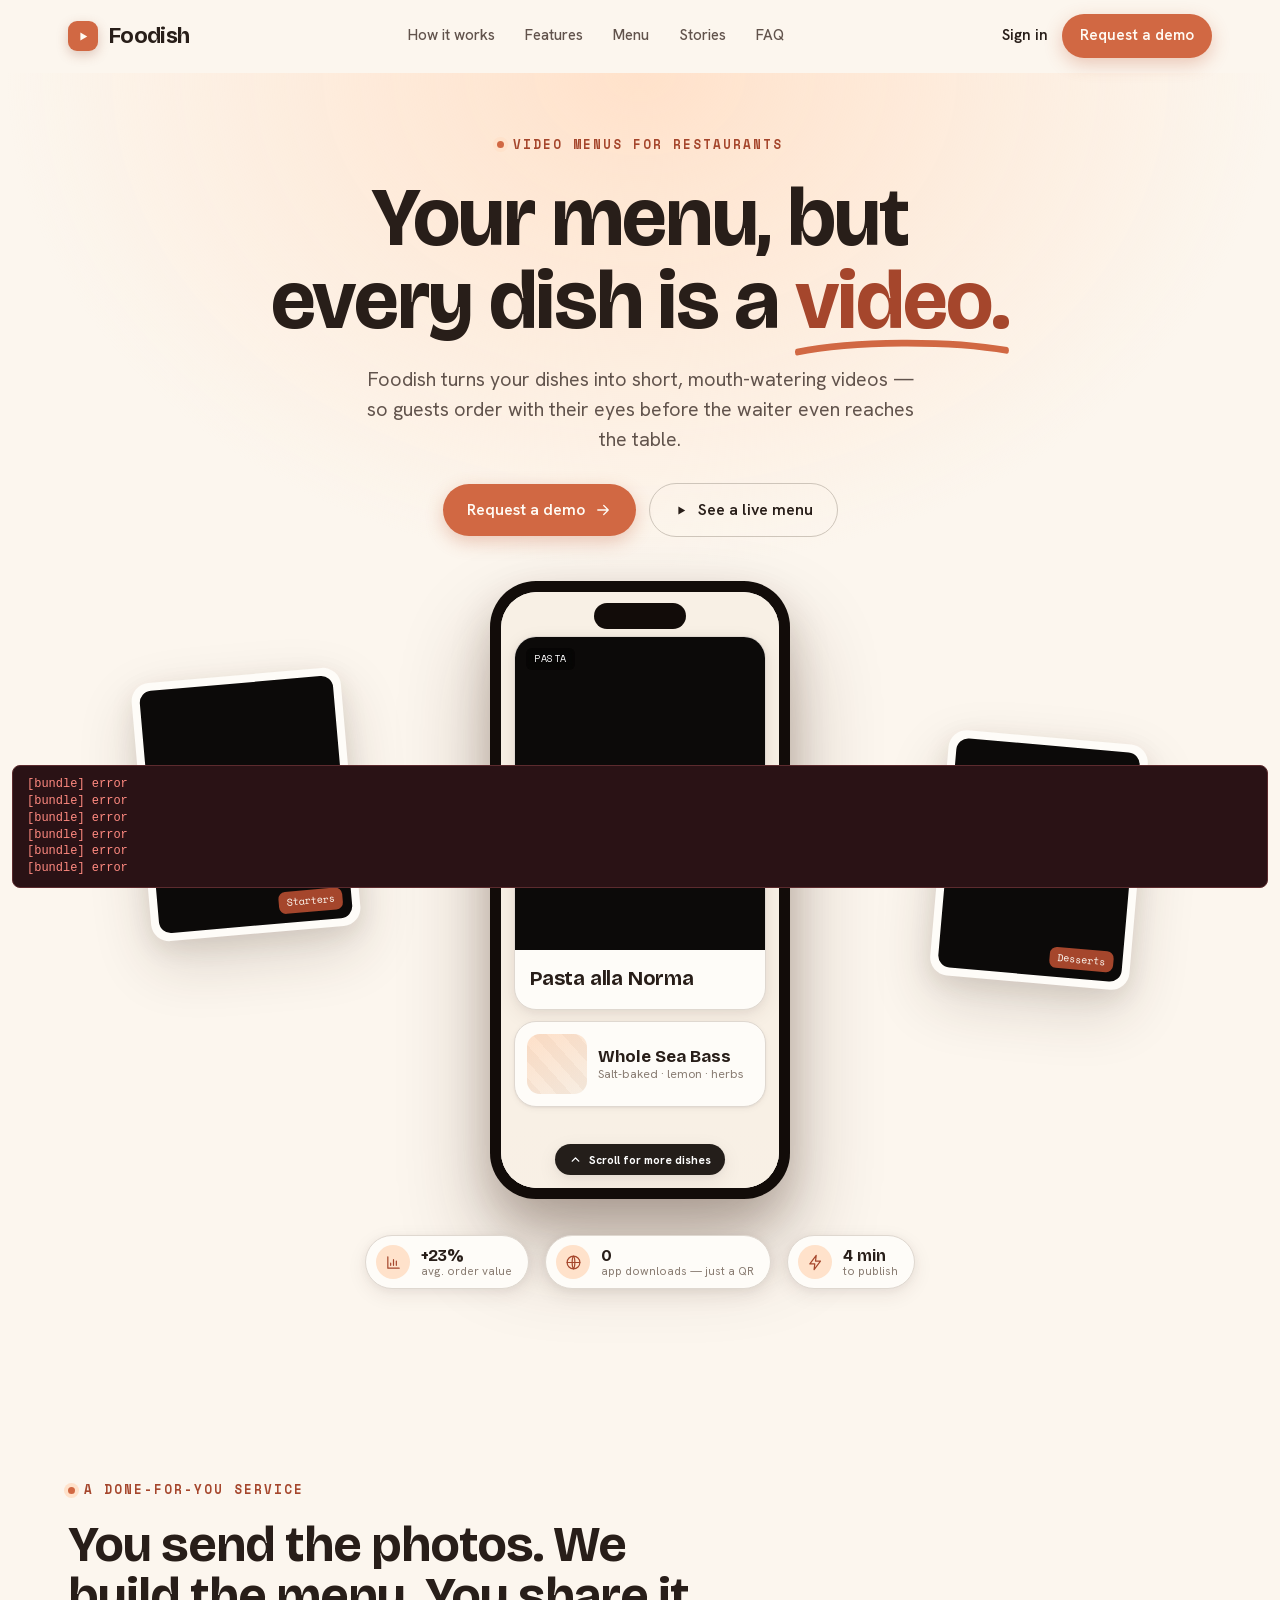
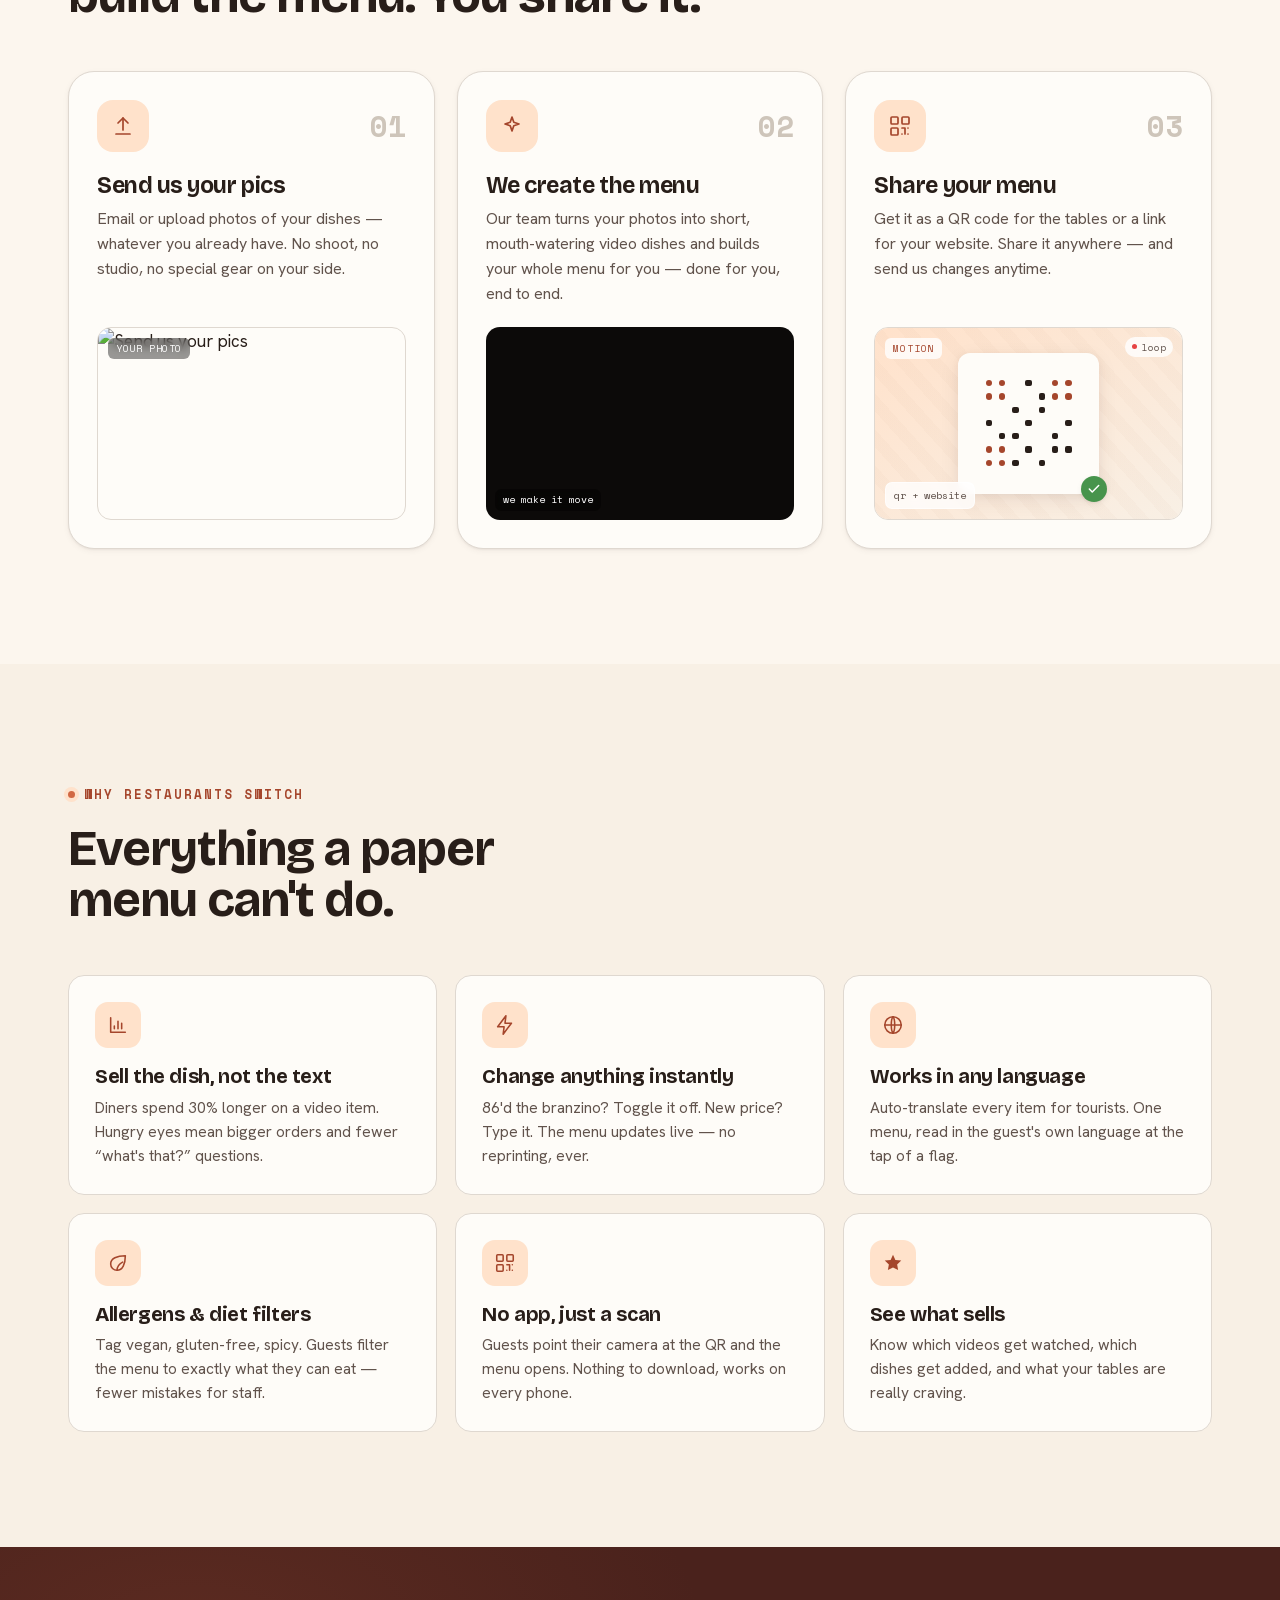
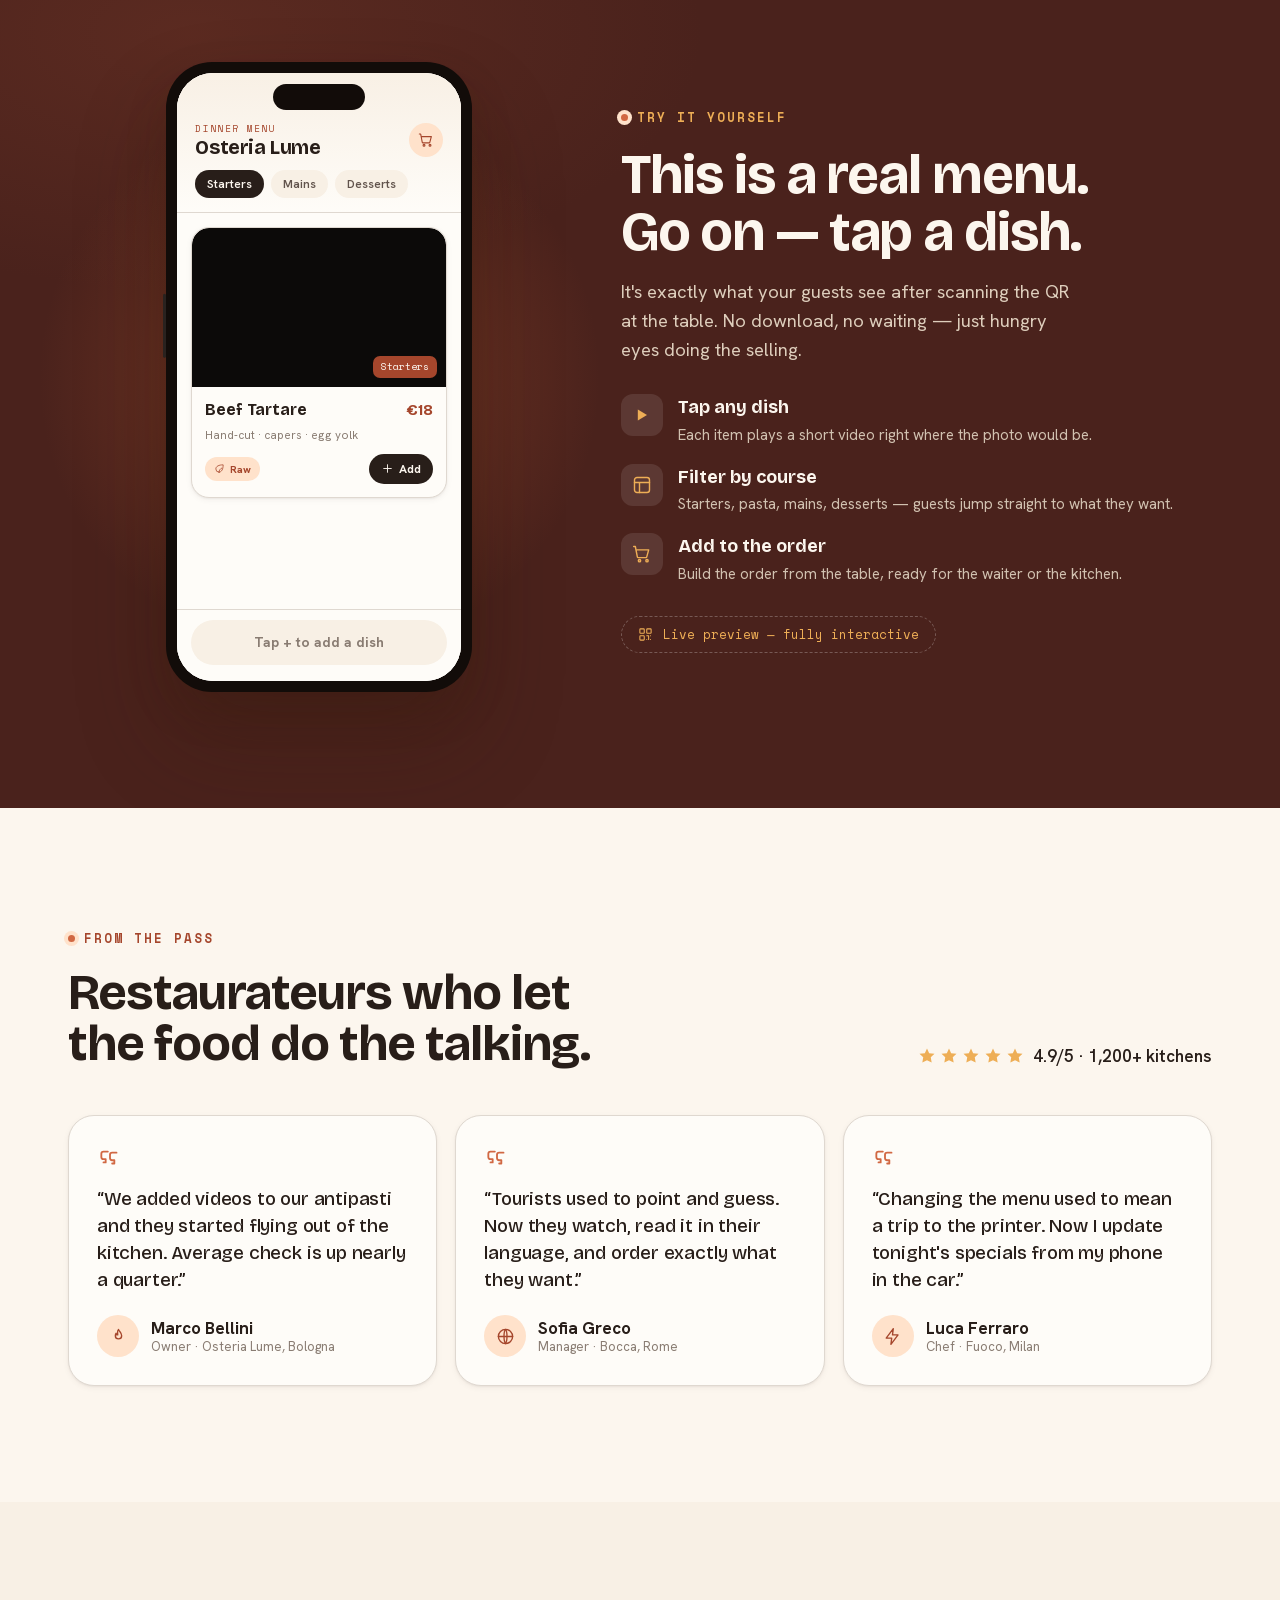
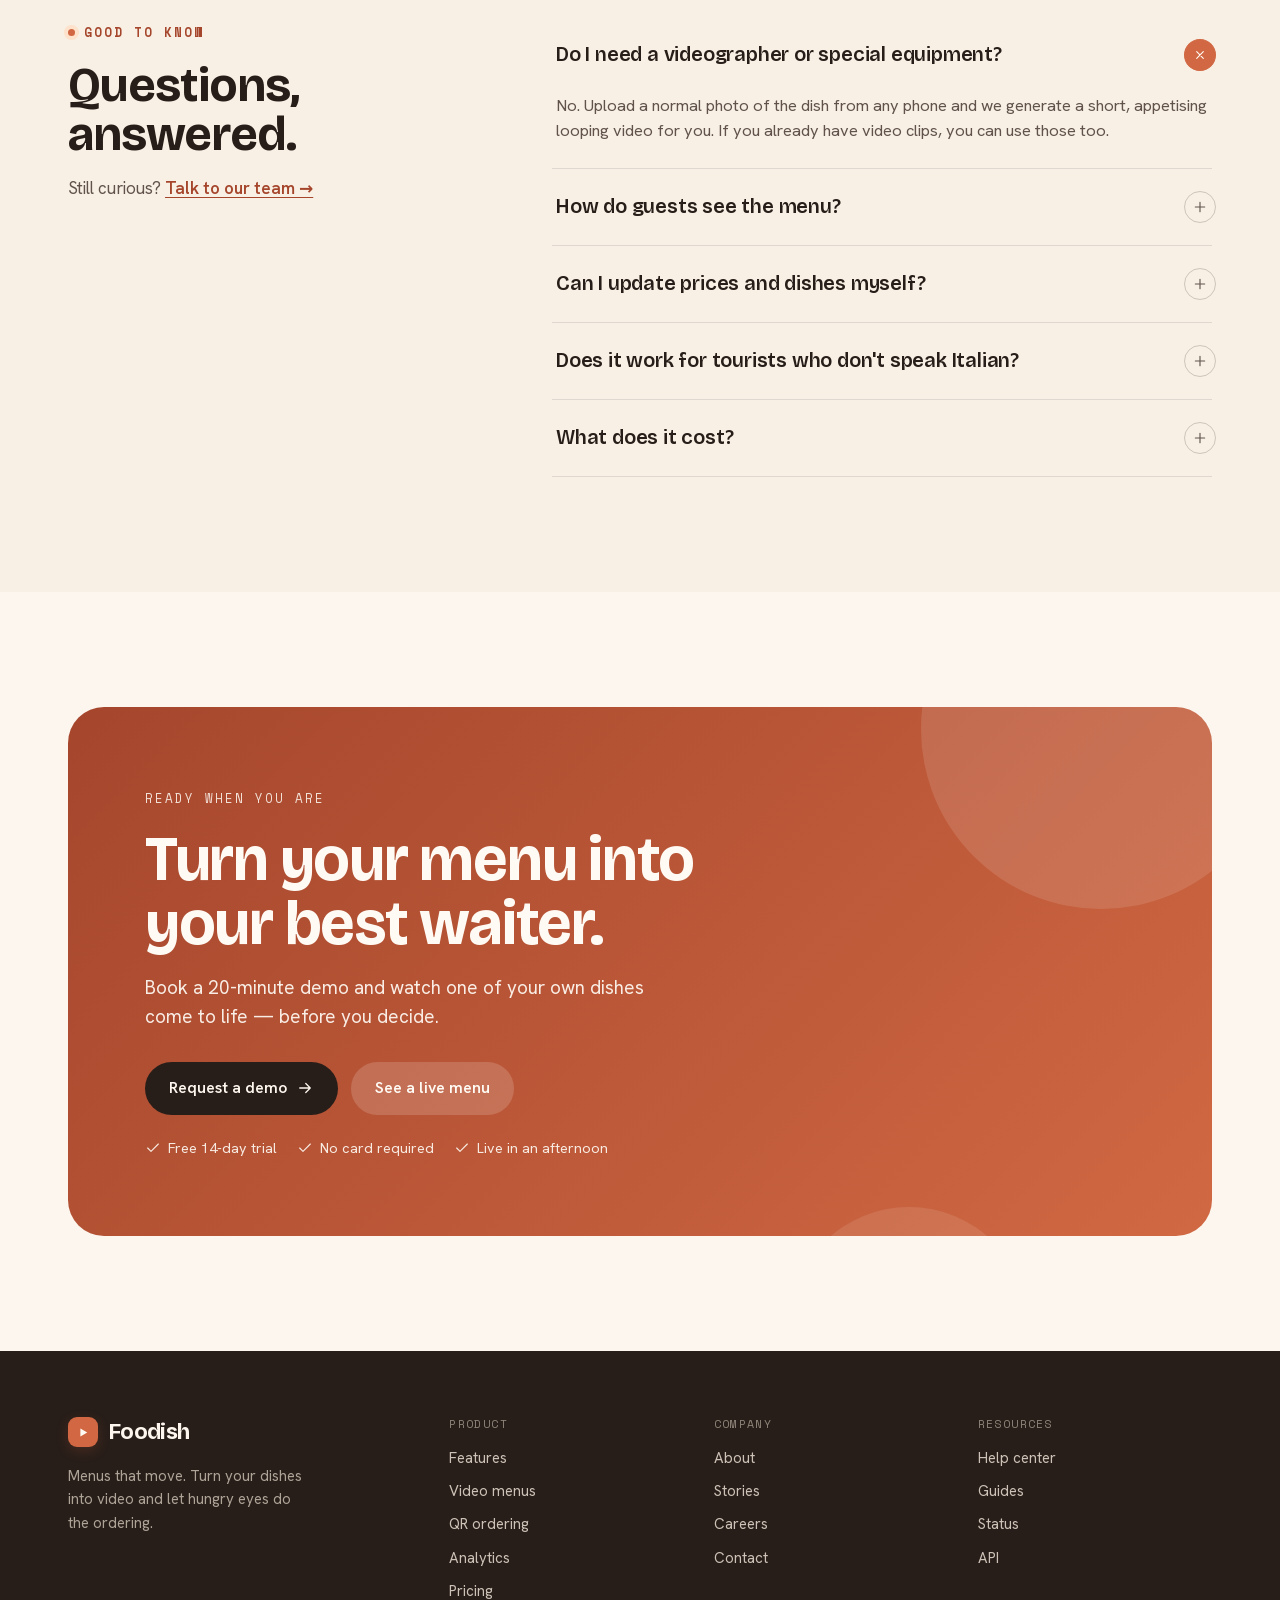
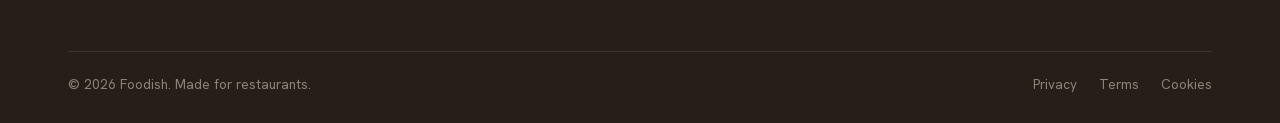
==== index.html @ f01e8616 "Rename Foodish-standalone.html to index.html index" ====
<!DOCTYPE html>
<html>
<head>
  <meta charset="utf-8">
  <title>Foodish — Video Menus for Restaurants</title>
  <style>
    * { margin: 0; padding: 0; box-sizing: border-box; }
    body { background: #faf9f5; display: flex; align-items: center; justify-content: center; min-height: 100vh; font-family: -apple-system, BlinkMacSystemFont, sans-serif; }
    #__bundler_loading { position: fixed; bottom: 20px; right: 20px; font: 13px/1.4 -apple-system, BlinkMacSystemFont, sans-serif; color: #666; background: #fff; padding: 8px 14px; border-radius: 8px; box-shadow: 0 1px 4px rgba(0,0,0,0.12); z-index: 10000; }
    #__bundler_thumbnail { position: fixed; inset: 0; width: 100%; height: 100%; display: flex; align-items: center; justify-content: center; background: #faf9f5; z-index: 9999; }
    #__bundler_thumbnail svg { width: 100%; height: 100%; object-fit: contain; }
    #__bundler_placeholder { color: #999; font-size: 14px; }
  </style>
  <noscript>
    <style>#__bundler_loading { display: none; }</style>
    <div style="position:fixed;bottom:12px;left:12px;font:13px/1.4 -apple-system,BlinkMacSystemFont,sans-serif;color:#999;background:rgba(255,255,255,0.9);padding:6px 12px;border-radius:6px;box-shadow:0 1px 4px rgba(0,0,0,0.08);z-index:10000;">
      This page requires JavaScript to display.
    </div>
  </noscript>
</head>
<body>
  <div id="__bundler_thumbnail">
  <svg viewBox="0 0 400 400" xmlns="http://www.w3.org/2000/svg">
    <rect width="400" height="400" fill="#F3E9DC"></rect>
    <rect x="120" y="80" width="160" height="240" rx="28" fill="#2A211C"></rect>
    <rect x="132" y="104" width="136" height="192" rx="14" fill="#C8643C"></rect>
    <path d="M183 168 v64 l54 -32 z" fill="#FBF6EE"></path>
  </svg>
</div>
  <div id="__bundler_loading">Unpacking...</div>

  <script>
    
document.addEventListener('DOMContentLoaded', async function() {
  const loading = document.getElementById('__bundler_loading');
  function setStatus(msg) { if (loading) loading.textContent = msg; }

  // Error sink persists across replaceWith since it's on window, not the DOM.
  window.addEventListener('error', function(e) {
    var p = document.body || document.documentElement;
    var d = document.getElementById('__bundler_err') || p.appendChild(document.createElement('div'));
    d.id = '__bundler_err';
    d.style.cssText = 'position:fixed;bottom:12px;left:12px;right:12px;font:12px/1.4 ui-monospace,monospace;background:#2a1215;color:#ff8a80;padding:10px 14px;border-radius:8px;border:1px solid #5c2b2e;z-index:99999;white-space:pre-wrap;max-height:40vh;overflow:auto';
    d.textContent = (d.textContent ? d.textContent + String.fromCharCode(10) : '') +
      '[bundle] ' + (e.message || e.type) +
      (e.filename ? ' (' + e.filename.slice(0, 60) + ':' + e.lineno + ')' : '');
  }, true);

  try {
    const manifestEl = document.querySelector('script[type="__bundler/manifest"]');
    const templateEl = document.querySelector('script[type="__bundler/template"]');
    if (!manifestEl || !templateEl) {
      setStatus('Error: missing bundle data');
      console.error('[bundler] Missing script tags — manifestEl:', !!manifestEl, 'templateEl:', !!templateEl);
      return;
    }

    const manifest = JSON.parse(manifestEl.textContent);
    let template = JSON.parse(templateEl.textContent);

    const uuids = Object.keys(manifest);
    setStatus('Unpacking ' + uuids.length + ' assets...');

    const blobUrls = {};
    await Promise.all(uuids.map(async (uuid) => {
      const entry = manifest[uuid];
      try {
        const binaryStr = atob(entry.data);
        const bytes = new Uint8Array(binaryStr.length);
        for (let i = 0; i < binaryStr.length; i++) bytes[i] = binaryStr.charCodeAt(i);

        let finalBytes = bytes;
        if (entry.compressed) {
          if (typeof DecompressionStream !== 'undefined') {
            const ds = new DecompressionStream('gzip');
            const writer = ds.writable.getWriter();
            const reader = ds.readable.getReader();
            writer.write(bytes);
            writer.close();
            const chunks = [];
            let totalLen = 0;
            while (true) {
              const { done, value } = await reader.read();
              if (done) break;
              chunks.push(value);
              totalLen += value.length;
            }
            finalBytes = new Uint8Array(totalLen);
            let offset = 0;
            for (const chunk of chunks) { finalBytes.set(chunk, offset); offset += chunk.length; }
          } else {
            console.warn('DecompressionStream not available, asset ' + uuid + ' may not render');
          }
        }

        blobUrls[uuid] = URL.createObjectURL(new Blob([finalBytes], { type: entry.mime }));
      } catch (err) {
        console.error('Failed to decode asset ' + uuid + ':', err);
        blobUrls[uuid] = URL.createObjectURL(new Blob([], { type: entry.mime }));
      }
    }));

    const extResEl = document.querySelector('script[type="__bundler/ext_resources"]');
    const extResources = extResEl ? JSON.parse(extResEl.textContent) : [];
    const resourceMap = {};
    for (const entry of extResources) {
      if (blobUrls[entry.uuid]) resourceMap[entry.id] = blobUrls[entry.uuid];
    }

    setStatus('Rendering...');
    for (const uuid of uuids) template = template.split(uuid).join(blobUrls[uuid]);

    // Strip integrity + crossorigin — blob URLs from a file:// document inherit
    // a null origin, so crossorigin forces a CORS fetch that SRI then rejects.
    // The manifest bytes are ours; SRI protects against CDN compromise, not this.
    template = template.replace(/\s+integrity="[^"]*"/gi, '').replace(/\s+crossorigin="[^"]*"/gi, '');

    const resourceScript = '<script>window.__resources = ' +
      JSON.stringify(resourceMap).split('</' + 'script>').join('<\\/' + 'script>') +
      ';</' + 'script>';
    // Inject after <head> so the DOCTYPE stays first; prepending the script
    // would push the parser into quirks mode. DOMParser always emits a <head>
    // (synthesizing one if the source HTML omitted it) but may carry
    // attributes through, so match the full opening tag. slice() rather than
    // replace() keeps us clear of $-pattern substitution in resourceScript.
    const headOpen = template.match(/<head[^>]*>/i);
    if (headOpen) {
      const i = headOpen.index + headOpen[0].length;
      template = template.slice(0, i) + resourceScript + template.slice(i);
    }

    // Parse the template and swap the root element. Scripts inserted via
    // DOMParser/replaceWith are inert per spec — re-create each with
    // createElement so they execute, awaiting onload for src scripts to
    // preserve ordering (React before ReactDOM before Babel before text/babel).
    const doc = new DOMParser().parseFromString(template, 'text/html');
    document.documentElement.replaceWith(doc.documentElement);
    const dead = Array.from(document.scripts);
    for (const old of dead) {
      const s = document.createElement('script');
      for (const a of old.attributes) s.setAttribute(a.name, a.value);
      s.textContent = old.textContent;
      // text/babel scripts with a src: fetch and inline. transformScriptTags
      // does XHR against the src, but blob:null/ from a file:// origin is
      // silently dropped. Inlining makes it a plain inline babel script,
      // which transformScriptTags handles unconditionally.
      if ((s.type === 'text/babel' || s.type === 'text/jsx') && s.src) {
        const r = await fetch(s.src);
        s.textContent = await r.text();
        s.removeAttribute('src');
      }
      const p = s.src ? new Promise(function(r) { s.onload = s.onerror = r; }) : null;
      old.replaceWith(s);
      if (p) await p;
    }
    // Babel standalone auto-transforms type=text/babel on DOMContentLoaded,
    // which fired before we swapped the document. Trigger manually if present.
    if (window.Babel && typeof window.Babel.transformScriptTags === 'function') {
      window.Babel.transformScriptTags();
    }
  } catch (err) {
    setStatus('Error unpacking: ' + err.message);
    console.error('Bundle unpack error:', err);
  }
});

  </script>

  <script type="__bundler/manifest">
{"4a22de97-212d-4512-8ad0-1c79587d33b2":{"mime":"text/javascript","compressed":true,"data":"H4sIAAAAAAAAE+y9eXvbRpYv/L8/RcW3Y5I2BcXO9CxSKxlFlrs18XYlOZm+bl+pSBRJRCDARoGS2Ym/+33OUisKlOw4PT3vO36e7ohAodZTp06d5Xd2Hz68Jx6Kfy+Lqaq0EqdKTlt40sAfWa6uVVmvlqpqs5/[base64]/gLfR5VlQqH4hvTV1D/n4k9lydVIyqNL3ASulFJpe5+JZ/DN8OuIrBO6+HUBv3WxwI/uOXX4RW5cwW4wIZLqI4ED9/GI32730YwoSMhTcBtpM/i8FaK6Hbppi2g/1794S4lg1RwQ+q0VD6QAwe/2v2dfaY3u/[base64]/er0/PB5/2cwx7KMv3p2evjH7c3NGjlPtXd2fnpydH7x4tXT4/6PaSkvlnWuOv09ffXs5Pnx6ZYeNzUsVpP48oeTp7d8eQ0rGn959Orl+fF/bhnstK5a9b4z1mevTn88PH16cXr8bMtE1c2NbPKLRs06c/Xm7DWwii0TtdYrYDK9Xz4/OdvSb/P5RVnoTu9fHL941f/pUi3r+Ivnh//nz/1flPJvm/iLV8+enR2dHh+/7P+sns30tFGqct++OPzzd8cXJ+fHp4fnr04vzv784rtXz93HRasa2daNKf7s8M1/JkoP/v3fTckBFLWcZa7aE37xrBou5Wai8PekVMRlhShmInyBfLFal8jPDJsNCnzh8WJTjRCNatdNhV/u46MP9/A/0G/3fVs34qBn2A8ehA29TRZ7B/0Ky6Wm5d3+PTu+ziiwFwH774wjKBwMKBooPt2Fc1uIh+J7pVZatI2cXtHZp8R03TSqgkNRr2Q7Xagmw7K7Pnc/okJPbRk4L7A5rhoq//eialVTydI+gJGJn6mGermqK1W1H/jtLv6XW9/D/kJ39+/a3wl0ZKDhdJgV83UjkaT0eroQUotFfSPKupoLWYn1Kpetogr1ol6XuaD9mItZ3cASFK2olMrhEOof/HfQ4BG2ZkffNrLSBbQcjSD++HDa/u+1Wiv7ZTDwMU3lrnjDJ1KjVk2dr6dKTNRCXhd1A8O/xDGr/A0OSF+CUFOquZxuQNJQGVGUxo4W1fw5vtoTM1lqRU3kRX4GNaxLRW+pKi7zUfNf31SGVKjsefwSRDb8wiy9uFnUZgXqm0rIauNeQlnZCtnwSnFV5UZMFBz4IAW0zXraqrx/jV5hu78pbdomn6rJes7tPmvkEtf2g+GF/PHx+7aRZ62cXpkiZmNaLqhVXGqo4U+z583O760RSxsewDuePkr3M+u2KA5cf8LWXft36wH1ASYL6BlLiWK5IpmI9mhRAW9WuZhsAopqFIj1QFT3tvV+rsxqU+1mSm/5Bgsf5rmq8vUyGK8bKiyc5koHAxzBYZ4DD1EwZtHWKzHDMd8s4FIBL2hkQOtEp9eyLGBP5fe4UmDx6ZkbeXNLzT466JlkO7nQp6cKdn2rSGZWbkLNDO7olZoWs2IaTf29e95A4ZU4uOMs7/ujgS+TfYcXwxGcgIOBI4fw5PKp1R1Qu2Lnc/4zG1VVcAKfTeuVOnx9AqsOfA4X9vj9SjUFTk0pjhoF83l8DUv5J1nlpRKHr0+yoJojOV0ovh7YqoIS5/Y4OG/kFKjBb/FlLa4q4HuT9VyPxWRtTp2VamZ1s5QVXEGVbotqHg6AePWfCqDecBD4Wot1pVv460Je10UOd+dnsizhFiRmSrbrBi/Az4qJami2dbuezTJxUrVAMnjmUFNED2JaN0os1XKiGryaLeG3krooNyIHYhGazhHoK9ZYaL1WGpp5evyDmKyLMtdZOAykstTMnOMBc7Mopgvq5FCPTAOKqVrc1M1VFnDgM7zwnTBn15bvp0WWvZ7n48433km/1/ei+xWePXvdR/bk8DoX9TzrPVDSL/ZvqakrdKQe+7tvshFTWZpruNKw+O2izjW8keI7OVGlWJXreVFl+AV9dlKJ16evnoohyFGVWMnplZwrLW6KdlGvWyGnU6WxUiIrcwrrEV/x24XawJkvSjVrQXCzD4pKt0rmuOKWV9/IphriXmnj49GxIxDqhkAkFyVuF9nM17BndVaqat4uxvAEqAXUD4dNIzdDLPmNeCy+pY92xGOxJ74ajcXFldqIA/F4n/76A76nH48e+UxQYK1vsdSOePzObxifvtu3ZS1PFGLVFFX7o2yqopoPBzC+wVjQCKmfo+hcvUf/s1OimqZuPm5Ontx9Up54s/IkmpYnbl6e8MQ84Z+9U/MkPTdP7jI5ONK7zI4/PUEVJSgoowqMrMiaqelCVnNUMIEyqqznxXQsNvVaLFGHeSOrFsgZVFHmO7pfoIBal+rHol3gkflUXWc3NzfZTxro+kaVZRYszlZB8iO4xL5XnxFe7igGDUfBuU5f4/15MAqJZylbOOAHX+qBWymmGPgPaGamsh2+xTrejQJ5RemyqNqdvNBwCuxU6j2o1ypFauMdwxR2tZypHVBJVfOdaa2aaSyyQEswv8+oQ9z0Uq48bWXRqqXfeRY7zrBaems7N8LT50g2arYu98TpS+/WkSu4IWpRV0QKq0bNivemN2FPsnWlF8WsHQ6Y0vbEQDzieaNGflTI/CropCyh/roatAL1qatGyRx5aCZXq3IzYg013n2mEsoULTcMvLpR8kqLk+N/2xOLtl3pvd3dedEu1pNsWi93Z6xi38XZ3aVzeffx1//8+CtXx12XpKp36CYK/d4p6/mchRP494wnHfR5bQ0XKup/BkfJkPfDW9x078Zmf4yjuRtFNxdY57zIYSLPWtkquqE+q5s31bJeV63K7XWNL1zxAfGyrlfD1XpSFtMTkIuqqRrj6aaal57U7e/DC3u7RAVQ+HHmvfQ3m726vqQ9G1Ty4IEY+g8y0K+UcoNlf/klKJxV2C0Qm+mcLqV2+wyauiGy+h7PorDdR+J+dl888gYY7Ok7TuVb18K77u7pyPJ06Nw/[base64]/QSfwVBz+hLAuEZdgn1JFRMeUqTo4WaXmlxs1AtqPzqBtcSuSEOUxetr90ptF1jq2VZyUYujZoF5vhDtLlQbVSYHzfKnrBwEXL1MBf/eVLXpZLVB3HerBUQOLc4ptuEqKGnN4VWXheausXrsX0yK5wiaJeVZi+onj1PLxB2tKOCtfc/IT6M78Vz96xupkq7lcjYosnarwp5uyiq6/pK5TDFFVB/ofmKCARoqpqqppVF1W5oS90olI8fPqzq9uFDoEkpnr56QbpISQyZPzU1/BnkF7mxc4s7FtcRGwbxBpql+nW9BLpXK7C4gSKhZdWf7Y9Z8YHmfbGQmgQnUOqsW3GpUdCADXgjiQPgHsnjjuGc3BRliWVoNsQlTZLdFESll5ZFYHkqa+q5tH36sShL/gCty+7N04IVp5dxLz6WSmmaaCUbRdfTDsl/awjpA44d7+JHOAlCzlrVhBuHiKS7cb4lceiDx2MEnBZWGytLuII7qmUWRd03OoykCpQoX1XIIpBcrTK4ZwuM7UhS56noP3wHM1f9YNS7Z07VqpS4a8rSDBAJLBOH5Y3caBSXkG7rxicyUFCskRKpuE/3vE4taHjCs0FqUSzhu0mpuoSpGkWnl5ivZSOrVvHCB3UgLcJGXi5VDg4M5cas5VjwFUE85HswLFTYAyIEXkMcGF27cbcyn4FZqMscFIvrTj9/E9Il49kHpNBStQpnWbxU79tofv970jqTGY5qK7H7w/902m+85rYQ/5kCPxih1xOt2oj6kU3imaHeF7rV9lpwAXeUoprTChXaVGaGz5+yvR3qX6oGr7cgMbRqvgnENHktixK1gG2NR4CpjwWjAlQ7qKUryPC2BprOxPmrp6/2QKNaayWCLoHYZS865hLzUOTrhiheYYf+vmS9kk1byNKjan7Cp1lbw47GfuUkCf5dqP7lb0DqZ8wit5G5Px2fTuWGGQ/8+5w1mLF0fiBe4Rpk9Nu+VstVu6FX7k5HbfIHs0apv6mhV3C0H4vE36GzEAryC1WuQHMNwjDMG04+kT1S5cy/qfjisZ0mK30MgfY1Xl/B9WTMC9mYSUF+jmXg4gj/3XfP+SO8tOFfqAs4CZpH6YmIQDRqpscoBcO5wrMmRV7MZooMqzRJJfQgu+cagg/FgT+RTutQwPIWf1N8oZnJddmaUaBMhY5xSpairhQ4ZejYRGc0XZ6FzrZsKjqwVf7yS/KGYdXNdmo9vUGhQ0ustaXa1d3GH2PpwMoD9CmX+khpwJm1P5ck8LnlgNt7aHX6vkQOHW3WldCbarpo6qpe63Iz5g6yBh7aVWANW6OyaqIE+x6Itp7jdTATOKFTWZnjBS479YoUXFSbZYt0ceEZUu/VdN2aW49hd9BL00lUDEyp7Xv2zgFnce4PnFwJPSZpT7rcr21sLw0TxfcQYe45q7oA9lxRhdCX2RrNZUM4D4MZGmXipFOPVRSsV3hmWppz29tqulHBCt0JOcoIDmmwuODCapzRiXJ7nuqbNfWSNtxDe/qjTsSOHpbMGyCSVKOmqrhWr5E9wVafqFndBL4w0TVrjLcmJEH0zgx6DK8MS7O3NtDtTJQhH+BY7FUJnfVWKzyGf3GH523nce0NsuWNxP+Ml0x1l1Pc+Bm40/wjznJt6NI/x31dQqxpgAMlzesslftOCOlT2HeDYzexYLa+SPsdd8sEjsTRa/SfcGd8u2jqG1z8Y9Ty2aN9mGXZaE+08ooUG3wW1TOenGvZFGSObmujfwJlFGnYnIoWBUhiatvryZww0TlvskjCYbflPmEmkk/Co+Uz6Wo+WVPD3fh8Wppfr6PxtYy/Uj/zSdqZhx+5PZncWDMJJ8WdNmjPDvXUFcEmjbdliiA9TQrTpEeFHT1ISIhP1apRoPfOQcTX5mCAv62zOt4AQdeOkm4xNQ4b8EsRk9dFNeWpB1ESqZjc2eFWx00ArSxB1hw0Cld3XrNf/bK+preivoYwC2LlVB/4GTaVmFhRG3xIWAV/o5yKfa7aFkM0YBtI2OjoZjnQLAI5Jz4n6qPlx84ADvrAciVPQ/t2YH8Mxp4JYCmvlNBweMPmATUxnMogME6bAuUSjUTHF1TRqL+ulUZpl40AAZmSch7qWjUoCoE/DASNlGB+ywbvxlYf7OsT3oYX/jHYdCjigs5rDGYBBgmWPyvv0BjEUCtFfbmzYe/rJ1//8ygbvCNGuX/Pm0pYC0NSRV2xbTKgaBIzyXRRVLPaHQN88aJaXrNhZJjYLWPhV+JMR3PV7iW97MxFcjj4UuOZAtvWLTw6kpSyqMR/yGt5hmsXEnkmvtQD6u/br97xH4/fOWuLcFp6G3bjOxjwf0f7waRZH4lZhXfxoorI0Q0BLWvBu2wh9aubyk4U1THyR923IFx2HLX2lh6/u9XFwa7J0/VyuYGJDq9Z+NitlzhI8byADx3V1bWqClVNA+9dEKLM/VEvZFnWN0L9dS3Lot2IKRiLcA710Ru7ub1uvl436r//[base64]//[base64]/WzzD9oUdSUZZH7Mx2DvSRXom22XiiAjg/0LDMp/yVk2K6XgjQ+Slo6cRQJTzgnDNJvyjR267zkjyZ4U2U3MbXK4HKx8lGzGqQBwoKuXJbAi+x6BQ4xqIDuM3KdqBNfQu5WqkK5HqoVq/BxUflvl6g4RhhWlrnTDyUoBAG4WAsrtTGBlHBFVu2bVNM1qAEODo7s449Y08kGAvVTrMRcjK8YFOtbVPgRcvUho6IYLtCt0/zPe18n6OOw3HfoCYV2EHGNZkKgc8taw0+9ssl71DtaUhJt4fMz1UHeoRLovhLa/ayc+gzY5423q2X8Xa9zMR34Jhdbcz8YssgLUlTHXGmV7NLNLO7jfa6KZZ4NLy7NPpp/[base64]/iyQ43QS9wBoJWjLhRMukU1H7NcD6OYwCqTHxierXM0caJTp6lVfIc9jqnXbYYx1NQoo1ubKFABURV4JF+Ket2u1q2pzxh2b8jTDY+EIRHk2B1Fr+HQfooqP9rTbPwgnYmzX/E64H5ZGE0a1gk9hNJ7yEmEbBvDPopqtW55YojXQBOWG1a8l6VWemx843BAPBLaEW4InmGAwC/cJp4q3daNHxJ5g5MFn7nJNAwzXslf5WXtnROOp+3HsQZIC9+rzbYjwr8i9519/ulErqSDc9omZLyBGIqCFLIVnAh107IQIr7UGepHSDVJy7Jc6xZNH7i78sQWMv9Zmw0E8wqum5F45KsQzLHZexQTfYJIOmxrNDmzzVzTlmqbeg1q7EVdtxTBukQ70OiWQ3iu2h8bWGRUqQzrdauac7xnFVVl/rzBEoF5njynnZfxgbCf+t7HXuS597Tj3hh84d13UEHCXeVmbLdiJ2f3wspgLH0Z6cWviAIPxLf+2MC9eQgOw0HJR+L+6L7Y8wvuG9kNQpZBUgPbHcn8RP+NghAFwKvYhdhG3033WVMvKTYuXocj0i/gOuCtNrx0tYkxD/ibge3Ry7pV5qCE3Wj6YcKlDDOcq0o1yLMh1oA0r3BM9XZ3OPKipDo9j76AZQjGYGxK4iC2AO3uij/hkVLX7VigqqUCrWXdiJ9gqxUVBrnS8EOq6eAr+OyArwP4GWCu4IWgWkOQ4SDBEk7JeJkTH1DvV+SSwOdmsWWYI/YON07ScPSXG+dMzmcn48vMOJQXFarW5uT2Z2yB40nbis+QoozW3widiUo2QEwsXX3wtb4pUPD3F1jgqZQCktmLmdzgmUGRsQzQ+9aDrul++Zpwa5Lf+RAyiS8Nfkzq2xi+pvv5GWLXvADommQFPqZL4msD6LL1W4vq0l/Bc0B04Uq2LWUHkcRfsux3v6MP/G3gdcgHxnFdMWEoRhvqqCLoasTHjNsBbJDsqK40iNID7+ALV9BB+cQNGxSfO7dsPsgugj68NmhA6T7E4D57yXb8E5OUkjiv5LE0FoNnhP5zSuA/qXYsDE88TjxF+ahL7WsPfoD+wfq7j77o8Neg77agP38f7vVMZh9Tz2jjw/nzAgCD0kO0uEH+EMNewYABQChQzEary8svN2Utc3EQls8u+EX3C3BF6xaHp8H0xcqQu80CVDPkpkejsHGrF3kfL0Li4HJrkFyPW7S2M1mWIBSu54vUMZJC52HVmWc9co6SziYdlnBQJMdnx6c/HD+Frfr6zCq3r9RmDzU+Y2525v+8uAAkuOgJQuDRM2OYxpBSgJKQJTT8vdqwyepsgXc5792pmoXvOOLpcFKvWX4+VTPteXamC1jHv1AmXkj9A8gcoNYnxJ/UfSOcIxuGCOH64Ic9GwQ3Dxgd26ntfM9V69XwVJHpuG6iaqCcR7PQNtf04AHXaVwaeVZCwksp7zzDZIJiqH2wSCFDCcya6an6Xm0+daqu1OZzTBVW8182VXCJvGWq6MX3agOj4Nb/iF0y9snEDcnEYyLhHhqHTgrNTJm7fw7G/kX/fgrH3V/ON5WZfywyf6n3xOWV2lxaj37UWWTivNmwdwdDMhg/nUZpMOeiuFxU4tLO1iXj2dCkQtwma35BN+ZVhG64cM5hFXQhh2sXe6xPF0WZO5UGxdLzhQcUWtAR1OM6ayxWRN0eGmMS3uF+0lndzHfLorra5enZwXUaDcKV6qUTnrPk8kVUGIRfpp0hmEaQzp3nA/o9JFswDiMWsmxSOoZr/BFSFHqqZr+eQk/V7KMpNOLqvRQalbuNQhs1+x8K/UgKPVWzT6dQOLRupdBTNfsECoV6Tmb2AD+SVVW336nDdVujGwmo7racQ3xP8o43/+ILZ0QHUCczjrwPHpjvSKDZWpp87V+CHgNOheDD+KiLI/t7hc7+1tgHItxZaZHnbdDcu3CT8bZx4vj9L/V9vPPJomLatiYtfMm6jzPSm5JHjvODsQ7sjQI/v5y8UtnpfSl/[base64]/VWbdgRGQy7h/op5cGDWGmBWqzIWcA5G220CSsVlXeTFDz2ZgznOCh6CRMuxayjf44Qe8oHYeIu/rPL1Sm/[base64]/L07riRQTeO3pVgk0QrQFX8dQ3srMgBQWi2IZ4pO/uDKzLbcC+BWT52jX3HRnU/vBdpaqJwrWsSkFRQN9S8h/9vakJdw5UTb1HZ0DhhAke+xzFErvVTNa2bPLKJNkqvAO4dDNkzw/xtUJzyuAAoLWqC3LP7s+O/x+4WjMkJizUryc/JAT1hpGBxrXDjrCiEgS2ixhVRvSeCEODGT2GkcOi4LYi7j2JUcUA3i9r6LWbR6nJ8F+/C3Pil/ajk1Qu5EjXFMxsUPOM/hie1q4l8RyDEEEzcXuIFoarroqkrwnbjD8y8XVC/UcXCxn90mmcvhmoe0LhmZzryCSVcSnDphChv8qeFj12f2sRMV3W1o9BZA30ThsQJjavUmN0OSNp2NRXVtFznCiIQm40/ImgUQhdb9tsfMR8k3EzCZoVjyatqXtVwFBZtZs7stKgcztEYLwoE5DrwvdpDydiDVsZ5tiPtvLppitZJ0+45Xkcc/rJwsGR4vgCTZbYI5ADQmrjsbsfebVhjMUBJ9zOPJXrBg4GGwrGc39SGCDULMpSp46b2zkE+LZ1viMn8oDzaQIfzJEly5KJqyNZ/o8QC3DALPmB5QMTo7zxnOPd/n1nDpty8+SheQRS8f0GIwuOZhums2d9eKm3nZB0al+mGKDFSLskRWNQTSM3hyB6u8+JaVc5K/DBwD/bF8LyeanqwI1dFtmiX5f8iKvHOniicIBCM+Ag2mke80jeq8o9bmBM0s9DZo1UDtx/0ccWthd7wU4vbbD5xCml6RnCgzlrAvuWdZ7h7Ow9pJweI1QgPTajynVBMVtTGmu/QuXMmDryriXczieNt7npLT91REh3y9Mt+h/xWe/yFnII2aMv+SXOMfkiuaAeDjmc41AAc+Apf8S1litgLC5ma7Gq4t/zktkqwGBPSkv3FPRkKyInEVfREgu1BpEQCgRkAxhsZsgRuGGpJxB009ebrEag+vghtQXFEki0bKhiwZ2/Ny3d2Otyj3jsrgmfyVjNizZLc/8B9FwIBOfbdRJUDPgzeFkCCn6kGoPXqyjnbAteo1A34apRlTeFg/tQZaHhU0nDLzxG/NgFpK3bEE3+TReUPDsRjNxXYSmbKwCzwn+xmIRTAyyXq+cavxfYLgzFMyEf0iWPtNuKsEAfiq31RiD9Ew9oXRYil62p/W4Q4uoV4JByOrt0mITH1HiTxIeHa2cYP0rNG8S2ORk6Vrstrhz1CN/PQV8JEr2dc6LV/XbIBjfaNNcV7z/Z7N1a6Tmq8Q//+5r9tq/gV32HDdF2igNX98gtw8VgHGXry9bseiW9vdzYavKkwVH0g9tiYH0wBMOJgoB9nF0vycKg3GpX4SGvG3ax9vuBxy028V1trbuddh9eyrtRhlTNkGBx5dZkfG/mwUjffu7mDVavUjdMQBF1z32XUS/p4LLwX2Gfv9wX1P3hitAreM9YweI98AdC4HNiedYCTjkrk1VtFOg514l/SaJ4BbgEOP4BR+RQhD1reIuPBazOBVirvk/KA5KxSxcsS5T9L7OwY7+I+K978tgn5AlQJht9ap2MZ6mIJBQHU3GA7Ujmi3ZoeIFZvGD7YEU1fNcUcIAv43IPTclqvipRcylGZP38Yi0jyv7uMS7KW+dzKWU6sVY42KaULiFmEh831I9wAwROZtD/2ZeZaYnlN+bRNNZLUlajTXwOMaajYk5PAXVrZzBWjVNngFaccNEIHOK7ynGqvqXoiJ+QUSu4IrDekVEte0ADc1022o64kr8KNSUuI02A0oHZQY+g/GCRhYiEA5Fo1Deb0cPXWnMBIBXv781wVYKpBIQpKL9DZl+yPPHMK6JVsPP1a6nZh3piO9vLUjiDyj3B36BXZeS0UwWuYlzpAn0/KGh7TyYwc4//ukWdELM30ftOZx3+Ma4OjxT7ZiVOWukF+0S9ZiX4x0S/08QKYldx/vqWi/kuP7wn4Pxeg/34XoNvvKP3ypAoktjtZeDrS1Q+qKWZkWrFQBs6yGRg2P0p2KjRqqH3pyeElGXMmaxxuAVG/pGKXvf3yUJRCCa0gfm6FXIpl70bJgAGS4RciyDJ+bLyk3SPrE4+fdA1Zgf/s2fHrQ8yvCcw/Gxjn1bM33wVv9gaBMvNYT+WKJF8IJcLDQ9cM7gUeBCYEBy1tOP8FYUfdS9iQ0bjMoonCmi1KnJl5UxDNalQEPkrBpdBr/26GRkN8eqrm6r04ELtvD/be7c73o9fN87q+Wq88y+LgYLAnBgdfDYzWebCHD54MaAfENeR06ooD7B2bqoZe42MfQwh8qzshKkFX3mIZ3psfwovJ4HdwWAftdvYQAQyfg42HskQaFBBy3kIDNTqeSM7dALwXcr2Ihbx2xmln/Wc/iDgzgu/K8ULiwRykeYO4ZA5XABnmOFyNv+w+gsXoruKb8LMhxT6Em0S9b+1E9zczFoPfPdgddLnMHzF4DP1DkIpbBlgGcGcyGqNm0l5F2AFOAgZVj1eFKXpo/6KwWrTOsAcSIEqjL48jY1sFmds/gGCt3osT/H+DNk2oI7PgcwukwCPv2TzekvkBb8yCYHrtVQxb9rALntaEmwd8BeVLmCOKRy44/YQD3ZuURZWXm8CfQlWAL+YOazL+EsL1pKynV2JVY5IfMFGRT9XxGWG5BdouSB3v3Up9fmie+wzRu551JX/KZVgW06I19B1m7UwL0l6do86ZGezhIUrT3fIo/gDgjGkavV6aJQp/nNuT1p49LbVq7wVnLb61CB7Dr/854V+4lKuTqq1DOWJMe31s2MZrTM40xqvuWf1MNl0ITQ9RxPgcWgEn1ETiilhBdWC0afScz85BMP+HLl+BnAB6Hoh4KwhGpvhFjUtmrlWeKJJMR03QiUcG59CyoI4gZ7Uc3jUw/tZLIRMKwumIQQ4XMv6Xe9FjDtb0w4e2tEj/MF1VHI9kKN6vyfTIDC8ZFCfCiCZfINjrK5SMX7xj7+2W6ESDhp+GIvAFnUuxEG3SjUOk2pEpwRUM6ZuRwTJDsEQUGRGBBt6NGbcaLwlwnEmGVUT4AgqGJodOPgsdhRpXFawVzeq6RaUKUS2tq/A2hZgD2sOef//FVxTnYPcZbQpQQjs561HEji+481+NxJ77Mswoy6hW3tR04k94qx+5XgwGkSLb9rDDJOFft4L06WxqwejE3UFSzRBwJa/XMWMyjY3FYODLTNNkkMvUa8tLoWdvXj7lJIZIMxkI5H0TGof9saPUZTG7JLxYPIPIWYcwWTR6/XLQG5ybBoJdzlRclYGVEMdnzwFfu1mDr4+u0WcI9KbW/5dj6ICGwensJour8qCY4C9wDaobzukFEsyVZkdJikMWea00nMYo90nvQHRT5M0JnqiQqu0L3rGYmc2+gTM4Kj2KmVHvARt/eKfoQhFzh64BIqA2A3gwqRmHnF8TrBHAxV+pjeZtvmFfmzGF8UtfuUKa02vVaHVYllapYVBn8xrv6gZbCLGEqUh3g9FhLB6J4WdfwF+3dOLbO3bIKgGNm7JG8YY1PJLZZTh7vxp+xZ/DmCWhBNYZDrInsYfZOh9Z9pzWiyJbylZrvQh4Qp/k97gjlWD17p5YcVC359yynrSNUkeImovaHNCO4S//XJnV6yo3EqGFZKdvPQW7qZ+J6ZYjxztXxKPg1u+JTeaQsXYjt5W36aFYmZZWRHlH/NvCUxqa7iN8ZzCS+HTkw7Hwli2YyUcHCRG4V/7ltjzxN/LyCoVAHHJLCFnPKop0ObG/3UwFhzWLz/[base64]/Uwbg+G+Jb1tFTfO2C/Ax+XF8WMn4Hw2Y8IHrgeZj/VRTUENHQ8tj7AsRU2M0JUJ84Oy4GcS8V6F4LxQNTVslQkQ3uHypiUtGazcahovLVS3iM+tXiguawMw71m9zlpHhtUH3HoG8Z4zgq641+GloYgkcHHKPbxp6llKVdeNQFK2lKuTAZmuxtI4RUlqYHTTckpJ6koleSZS2ZaePjBjdhybJgjo/JTceSOYfzDh9CBdvQB7zmETChXLhCwo2A0yDWMEYP99AYV6/+MTYNxnLk7Jo9c3aCjODZZzzhqWDtUXV+hZMbl6ZPgtUvJ43mUeMqW6MJlLm2hncyJMBy4fCDevnNS0tSKR/ioR7tFn9KlMbo4otgW9wHeWxMvAaozRWB7lkVGqndqpusPRIkP0nqBW3YB1fCbbAUcyq8kWUNLRjd9nhxkMiMcNt+hnMD5K1jXHiKLg++rR4/2STcNtx7jgFVtMAQytWhVl0+RyKYIZHM9X/wX8ywIvzDsJsG3ZnVzLKcL2Ob/aHzL9azDrPjdUYJnha8SLMcUSFCEa3Ec1WNI5O6k5FWWQar0DSegsSbyUT+lkeLlQ6cTHebwrATTGaZ6N7NsQjTvSGOom6DKbCd8251cwQcN59Br1A5JzuHm/JUk2tZWQRrv85gbR4a625YjzaC92/MHhOmiMyGY2VNOiYVZ6IpGG9kMrWxpwQe1PNfOwYCUwybBm0kaC8ZQWxXFW5rKPstkQiPRZjcX+xD/nnSGhXbTJTXAz+mkVRcyUd5jay26UgJ1wIVQGuDPsU1fyTFgtgGOxPZTA5pgeDnR6AUpJCAls9dbW0zXJd55ADQe7Had4yDiNzZJcsB0/HWydcWHj38HpCOIlhtVdrBgl36JS8vAzPpRdVH1ERVDPdijDh3jlTdSEydUIp00cKSlsxdqTkfMoJwoo6O5y61i4BfLnDvK6JYQoULrH0V5MTMasrfXDxEkPXkHnAGwau4cdI3qchIkphSXU1nCWrfqiLKhfVe0+tJU5VArUAGBw0LvTWL0ZNJda/WtJ9AZ+EUzc3H0tQ/e6MU/H8IdDIJVZYMqMchYyZgdy3XZFqsSjy6zk0zuVYq8Bc+wed0Uf/Pib9G0bYsB5101xRKR1oGwgDHgU40TJRsybXvr6KqiGH72sr2pk/2AHJqAfb3HC/0So6jBNREbtVyeanwmJ4DXPrSNj/b5O4DrDz7i54en535xL4z6zDz0OkORze1CFW5JOKEmbEUF27ZVhEth46IveFA/[base64]/82MBH5CvZ+a0l53t3701MXCvKrMx5E7gO+E4KicziY6HVdN/R6EA8rDW4f+8IYKWYKb1Y2rDz4AyFRKqSjbYlJAoi/[base64]/pATx1o2/WaI63ft7co1B1SZPB9oFAfez90uAwXffOa4EgXycrvJZqJTqOPIINoOEFFdx6T/1HfuIJCMLjelm4d4JPPNsInnzTEJ3ca45N4kE9uH2Vw3v6KMXr13HmE3je94/PKwOj6mkmNzYkAn4FJpY/SO7Gq3lP4UxmW+ePvxLC85j6JYZnvb10wL57219BiJxlIp6EOKSZzi/QSRFLW6bPDnvFBfOm1cSkwE2o4PSinVLVQsxmcw7hm9//s4D21QrSnvGD3j9qoR0yK+3Zh6wzjsQdf6kF2P45X3kq4feJcbMmNfYPivxhS51aRZVlQuigvys0kvoIxs5uNS6AoQhQcmxYhntMDEVJfFNUes9FTvrEE3q79xZ6kvGJDagwCP95UAPxeyLL4mwKz8s5j46v/mtM8s06eENwwwgzKPXbPfiIVxgEHS1kSBpz6E1t5Y8HlPT0KPwLQKNmuNZpKgx5FkVFkh7dfOfuLKdEuVIUOcQdYeMjwSRAtVrB2kmPE3rfkqBfDiy2L+YJTsglVIMSdW/aBtmSBYjj4eCJsLsA93ij2Ly08TQBm0QXutw4mGqPZQLMACI/Um7ZYAoaakYltzIWkjH+uSkpgZZzSaFLqBlPSsV4Pw3MZldaVMd11w3R1qgqTEc6K95zgiStvYMXXNgmZdDfy6QaywVgkKDPxGfwx9IJbMP/oqyCuadvqG6r75RfxEcRhFvAO6yycddHQciLhgnnrGrfEny5mjZX+gBPuD76qG8/Vf7BJsZs5OSn0NpgUepQuZicFR5qYjdAx6qPGRsnjwEsddt4AYlC6+wzRNCt+fyMLQrXkG7QhWb9KUljCmkIy3paxq03Ge1b/o1sF7Fb7JaIKWH7ZmTp+5c0br2iiiJ0z072k+0XfdBkiDfmmT5Mp/slFQ0IMP+qPPWbpELj9HkTSsEKbmAcMBdP95ptKLospGDRQ8qubdjhCQyW7exkcXFaD53viS/2X6i/Vn+t1g6mUjdBR1vUVZqTaE3+pBH4MWJwQJQEsrFiS8g+goyhT93SKEVyUGUw2hikuYWVzBROvqikiAbpBDTABrngR5HGBIQ6HI3HwjRnGfRjGINv1yg1GI+g2uuEYMTbswhq1luVGTBrE6zP6a0p3XDftt4NxsGTbEIQi7PnhgHWBAyDWoJL/WbXtq3b/7pNuTJlecYM5kIwVImkiKbZ00xdif+HADtD3bLIgT2P5I5pSWHVMmnm0ghhVPi+lVWQTn9gLeapV5lLhPZQVqGtOsQp9Oqfgrz4Nsc2NZCvkPu+ZztsX0PpeLB6aJgNhmJj8qqnzNU4OZwi9QZJCJ3y+gvDNI0SM7YJOeNy6qVcwIh1dBm5TPZqZ8FWPfhvhLbGbB8C/8d3tDpkagbjl8lipm6c9uBnCv9CDRRLpjQB6Ttru9R12JOLkiEu/J5fwgu/wUIOHQUx7ORPHJD2TL8OGNq9LyOrKk7uh5vtTPnag9cZSzdk/[base64]/OhisulWtaXRAl2oV0uBkjA4MYAZZFaR+QnjV/hQ68QvvedpUM/d/[base64]/k4IfY7n5CvOtWOPmsHU64oAJboEV33ZSbj0nTf7RsJfBCRmfjx1dPn/M4Xn7JowY8357JxDdoUDdXFQL1RQticE8Woplx+se+DxKyC4QqoCMAjM8B5dyg8QPrjfAB/CszMIvv1tzzHtVTMmHS1Z1tVnWa+2RY1t7HaPY+qgHJn6eroXcgx3dglMF5e2mu089L6a0Lc3gyCUJMxPoqHOY6CTujZcGXK/nc0x0IA1eDd1Aw1oEx896zNygqSIA68E34ucsy8JD0miLryBRPQTz4Yr57pKcGsibWpNqQSNOHppU0MX0Sm4y/[base64]/iBOCpIn6K723vbRpv1/xzNZfTzZ/IRy3x7atnz86OTo+PX0bfnU3rlTp8fSLcoyM5XViUUvfY6a3NKLet2b1+evDAgfBhN6G0+Swle1q9hkWF3iagbisU+NBtK+h7YG0rF5+vUNYwJsjhyIyZcsEALpPJG8OaK2G3nodzx3pwlCbclQwQYquNeFbiTrBnJvmgV5sbBwLl6rDIToCdzc5eXMFkDb7epMsBZs/mJ8pHCVzTq6VoF4bv905/zG7MpM0VJLhfl+ok74fP7BBTOtTR+hpG+EpwETDpMyANkErddr7oY2SJCwDUuOe7tXchkxN3FhT0fDXsYOz2QM91gJMsJsZ8dyHPkv7YW6QwwRXPy575oz9BBL7+H4HwfwTCfwSBEHf2kPPO/ddIgS4LAciAcZ6CWALs5DH4vPKfHRdbSMEhB1Rcqhn6porcPo7grV15h3HdYZT+151z2rLIk4ri8BdgVSJz1J/q+oqSw2FEhouCLDAHloFbmtT5hmxbXmCqZaaUYA6tC+RlARSOnBWDwLiOWQ3JBSlVqtR1pff+UmGhx5kA7ygSFxGAZ1lohO6EwgAOhLujnvGt2+Crm6gEMdQclWBDO0Zc9RO/6okiVDjj3nG6LhVWi5PAX3zd7UwArTytVxvXFQMxiB4nqxXX0RfShnlfC1qEHViEHcR9RMt6sTIeVBDGgbk8J+s5jtVmqwX0+FItu+ACaNbyslZj7AYeD5yMGgkAkS/xN8A/r1tcYFaSrBboQfijRZn0nMsBMAslEjLIAe+BbNtUp+OJ4JGuqekF4GlKI4EgVKGuMTpOM5ilV75EFVII0ejoeT9OjrHWNjArClntbKPEjktkasQwLpmDghOXGhkfsE/Odw3Lw4vGsT2Zt/OOrEcZu+/1CkzkKSJLE29wIOJvvTjZXOVrgLgE9XowxaWaF22xpChVfK7Bo8iBamHuyFxUNe5Zl9VurW1Cy6JyWFNgbfY4KKnjbCc9/7sD2990qmhZliyGRsuTOcfK2GYxxsOTRgeDGAduryyb3ZowOnZ7xU2VIpOU16uncfbH7VzpP33czl2/B6vn13V8i9DtdkGWqC61pc7Ar2nIBm788XG7qrfxRMWp9k9Vvp6qZtjQfyE0Hr84bOb092fqzu3tpHs3M0MIAhV+dWeialNtH6OwMyRT2xicOPRnaj5Vc6oHJ5UGM35d/XZd2dpEqk/P5aZet79dh/rrTx5IBk3VQDh91r701Z7qyQuQvn+D+ejWm6SU5QqvINfqT7LKSzXEtAW/Bb3c3lCqf6j9w6025GA6ysLdquZZFSsg7t7Fnk5ub813ZAp76VR4/TeEj5suv8b0vFBSEK+zn6nlVM1Jysk/11ihpuQJt6mmx5xR+wx8vYZ6PdHTppioMWgoziq50ou6pR8YL2wefa6j8Ff0wKHv7Io/IcoEqguwdkRWrkuVlfXc8wUs6/kcJJN8jdFHIO3v8M0Zsi1SXYj9vyko7XpkMDUXO5uznHJA44D8vCJUUyn/VpQbVljeoBA7hfxGxie+rOduPcAGb9OCCSXnELKb3TP+eXSXlHBp4Hc8UvIjbhc1ovHweoDKKX+qVpiNxkZdAIDw83ru/zypZrX/G8Jk/N/Hxt/aPPhjU69XnQdHdVnKlSb37eDNcZWHwRymd8/rOdA3rqD3LLu4wPvhU/fIC82Ja3lez/UwpSaN5gB8DwKf74cRKGAMBVjVO87fZsfQDYIJ0T+eS0pYZEhtP3gNc+u9L3iqXQFEtnAFbnjuXQGcfa9E5P1uJ9krMjfrExWxKxSXDZYu+ui46hSH9cTYEb7Mz4t2sZ5k03q5O5NTNanrK7rg7xZar5XeffxvX/3bv4VImDads3d32O5nFnsd+e84a7dHQ/7bMN27uypE3poUucWowzxgvIsvl2v83rsQ9nl08mehzxSsOjuk+N0q63niKVBA4jEue+I5Lkjfc7uufQWOK/PKzYp3mXJbhAOhPm6HWF+XYCc+etRzxjeKrYGpDR1UsbMThHr85hv98xPsfzVJIu15KSvZRyFUAfOuYjbnK35H4w55f0RlwBR7ayP6/4jagIP21sbb5iOqQ37bWx9vt4+oD5no9vq8bfqxFdtPt7eA+/xj6z6uwlp/UxbR3cd/CHcxK5bCMjOFOjHYJH9TTc0KpHNWokrQnoGKjEww4jVqxsQMYJIlWFT0WiUgaX0PlaTF4XePjTHibCEblZ/[base64]/FcnTBImjwqNj8qefVCrlxyJPsgTjZuXuwBOrLBYeo0Q/7kcfVDd3vqkCPBh0XUOKsQk5eg7jzEN4xYhusH4vHoKwYLlTyXbDKTYiavjGFlDGE2rIQHl9tiXtUNJxlDghZfzCpycsW57DjrmKX/0DXs49qhyNqZCHDhGM4iBH0qf5tDB5bq9W4AS0VTl+aWa9bfeYGY+1BRr/XrBqChQAU8vQJvJOgs7qZsFb+JxYETwgowvs/O1Zi60lOL8IbW7Y7Pp4LJ7BbotcH+7rG1whImHPEZTytQVOLp8Q+h0cbaH1HDz0bD6LZ9zzIwoCk2Pmkr9tzWnQjoILgyBhTkMzljiWcCRX7nG7c6m4A/OrO7wNmXDE4V8SIQIS3sJ1dSN2Ho7zPYJge9jiF93LcTerZVMNwMoRlwHm/r1kV8xNEeentsj2O1kvqFYzcZvF34Q1P/DZBpG1HV1Y4RfRMphQNnEkjn59lXyXhbVwjOPwW0w1yFcOa3TVHgsDCKslUxpz1VszKVGJWfZ8mld/oZfhnAsTFv4Ehx0BxJAuezznTVhrQ+YYV0BoEJ1mXwcy2gn4JPFtEhLbpdxiUfi7fvwjnpObaF7fiBeB9O4r1tjcAp8fbdGMm4a1D8eWuXkSYROf0zdnHGCTZCgu/PJuFa+JWCT7JzXtdm1TCWPU1NWgJU76jDkZxngMvaZXYMhICBgGPAZHLMnQtUtw5M81Q3ELXpIPuy1jNB70hIC/yfI06HnWFNpY+RTGepzWDPTXGeUegUKi8dB4TmM7/is6uCIubAqYRqM4k9CZ3YoJl472B16WF7U4e8lDrwvKgwqM4fXaZXZdEOQaKLMq1wt8xHppe3fOXqxw9d0u/HUe2uym5BW5JTuWjxDYQowVLBXxg65TXyVr9DucWv7+30XYo1EaYsoMTCHajF6fVEXUaX1Xidifzgzi2QuHOxnXB4VF0T7CzUB15TN+oahDtfiGZHwLDO6RowAWYiX2PTS/m+WK6X/F1ZLIsWkHAqxy/H2OOl3IC0QB+HNSrZlIVxp0clPHjXI6guE44B5DZUCV4jdTVXjWAID3BXCitll6qGfBNNp7mpTJwhvCaf9bPC+F/ZSaGpLaqwUq8LIDaTH1/flhBiCsquFPeALFn7IiaRfaF3dsbwVYcMXiKMlnI9pT0LE+vtUOu4RSYLJ8kw1rWrL9qC6D1ltpwHKs6NJYbmuNHdydmE8f/wr2NvDHiTwyhcvL8YgWupNMKZQnwjRVv88EKT11Ynt+HJjJFdyN0MsVvIlTtoZRwPCBUNwNXqKkVFZATCD2GmKJCjUW27EfO6BgeeHNyZkATZg9VyzUbdwI7F1cARyo645M+sOMlUJiYKMj7AOitQSzAOh1kVWDJDuHTpoj0Wgju4vU/7rzIOjAWlAmIIeMl4wm2d8H8cG3kvLaPh2uNyP4Z73pT+7ILM5XXnkQAS3+88hI3C3A5YDgH4oKuiLpZFibl8ISOyygsEnybuZM+qftHKmw2GO+rbMm6zwDou2TYHSUACb1w3A1PQcsH4P34b2F798K8gIwJd3a/UzX2jnQD+wDoNXCWlM/FcAQGS7xgIB8h6r/BPpMlCNd2BcxJdc61mHUjYYZssfQAEC8oGyJUDfw9sDt3AOdvwRi1KOVHAO+7/wXpbf3M/PVIMU1YmGSXkZd+xeUzue67KPZ/D2T3FwRaVHTquHR476OUI6JusV09UguqCKvCKfvCApyZjcV4PB95IBokUpfTPTih/bmfQ/3oswuZGXbLvoFPSv3Sj3k1nti1TYPgvpUnRikR96n2yXyF2on0GS3HqWCsyNjiVABchPe3MiC8CHUx/Kx/6xKftqJ6cGjtVb+RUCCcoCkROKRVp/[base64]//NCt1Famm1huG6g/vBtVGew5V1341BXP2Qr6m7P1sVWLP5Jqg0byRjFg4HHKLn3Ux4hQZlJjFiEI6S0DY2arhtdXFPeLfSoA9ig/r7euqGy9K5KD8CGKvsDiA3GBObmA+Q5XuGXcohzQfnsIgEMytltq6LtFoenEWpSV4uI8/wcYJ0+0zx/7FxDLy1AcWq+/YoD7WEKbDp18BB/s2ZqMKurHHshi3LdoOLq5w/7vhUb3W5ZAsG+3mLF7pQPXfi0MuJMucFgZAlmDpPCiiP+Uqbq6JVZb5wcAHel19kFPoh0bKSWvNsimIqI5m21wWKIb+m/WEhQThtvefrmDUQFNKejOEUcAfvWj4X0MVUFvYicEtw9e6GmVxYiDLf32UpN9ZiDscairKeSYA4t2VNC5Z7FCS2NRt0MoaR48UJPJKNbxiD8IsBGBHT3A2HTxeIlelJU+XAh9aubytidHLexad5N319yoLEdSwyItJDBQP3vomsWRpyDUIxEjn6/X+E9FLpBm/+aiRaT0G5YmjUowCD8Qnjf2OEO3FD240gFJovSt1pivCDjxCGWPUrMWIr0Mkb3Am6/IZOBcMBZixpMQODES+5EYc4mJUHhv14hNnFZipLMq0srgm/jhoHpwA9eBA+Y6lo2BQ4MtBmQ4w/CzuYLgAIAVUGfQsuCz0ltEwGiHgmBoBFfQL1HEzUlkRQTMgqyQq6rCvIOeFzdt/7ivtuCc2a7dNcE3+CNtIO0sQNBfjqqiSnHmOSHw2DzoNcJg1yBUoUSaO+h25HZbxjgiyR2CY8D6n4kBpe0Ekh++wwf6KMxmFECPBwZeKyKCgEMd1pCMFzJ6ZWcq3GIRmeb3DKZ0InMOUrVM8gganDgjTWJvq8BtoOCiC8ts8lMFy99I2/0/jKLk2igC1fGl0QMuibS+6GoS5y4QVyecfObZuu93e3zngEPDUf0n3a4omOXmPJMDM6Oj06Pzy+evrp4+er84vXh2dnF+Z9Ozi5enV78+dWbix9Pnj+/+O744tnJ6fHTQdpeqToGS9dZ1W+xxGOSC0Kovv0B0y2rKSwuUmdHuXS3U3k/MYHDwZd6j8Uidg2zWUK/1BS1fvmlDqkXbW7wCZ5GqiFydmgmQNQssVzCrF5SagFxib2/ZNKF96hN/tJAzGGoudwQEwRUvhqz3GJkB+DMVQ7GhFHou73AqCc4YjC37KvZ2M4e/E33B/yrUvY/hPMBCn6sQi/kirBuGDvRb3kEIInbmYNPVCHt8Q7ldY0XZPsqRkLKFtqJySUgpswYR4oqIT92KGt3V7yCOJdlXRWt8WSYUWlRA+qPBwMCVgVVEWQQMrWybhnvIK4U9ebYpfBQ6HbpbdTxd8l0Lb9mB0BLKhdfaoad+TJcwqj9X71q8V99ot7Win/3+P8jwvbHy9QfKToHQN0vCq1Xqix/JIeys0V9U3nemFvL+Y6d4UrNVftUTUtJeDO45w4B0yxfL63vFCyLrw1+hXPCauAw0wKflXPl9GnAPp419RIxn3qryVg95FFCjA7kPFr/Uh0B3/TFWIolw1N9wG6uLDVs04Z6l1J/Rs6QCMDnP5wQIg5/WuhJnysm+nYWpWIwGiqcmSfWfrL7f7OHb//yl7/svtsdi4E7mPGeXFTqJaLruQrcsyhq1ZuajU1AIAnx2fYDpD8U/lzNj8QgC9WPnzQ/z+oGUVfN3gqw1729bXBhHfRx50ViMrlLW5bHryW74K2chPcx4/Kyp2NUG0U4NmqAab+uFGY2LotpAUGTALUPymDOCYGHtA6yqVMUxkOTDvVKbTSmxwXICJQ/OBBTAn6OFms8ba6UWnHeX7+uiWpvlKqowvUqly3DlXCmbssU/yT192rzRive8KxHiZaM95zdlThzMIVDMLIQd/R16wVFAW5lD/tO2/kFlA8Jn+pl0mfpwbUVQlV+67/Z837EJhnvTWUUPKYPrsHgFk4DuR9yjbZe7ZTqWpWGfzBiB2b3g9wlXu8fifvfZPe3sRETI9lHUDaJuVFGkD24stSFpEbBLoT/zhfth+y2xp8zKk9FtJehdR//5DjbOVw+QBbUi6aorgSi+lA9jaobwFjKM3FYlo7M8BYN3SFXNzAmb+gSz9oGEHPRyoziZM76hIfGpH3/Sm3umxxxnTGwEEeJNxRthimYrnLQZErjHE01opuWAa/SeGyBlEYTQUX+3dyJ+SdCWYuf/XT3H+xsGUhNHKIHJX6lNln4/cMPPv3x9wPNDwckXPmbz+4sM0nHvJDfK4vANxbdnYVbxckamKgEAD+DJ5mbee8dUEgHLpvoL+BwvXXFvv3TPo7A5/ddGIbHAZK86G1vI++2DuJjKzODo1Tqa3b9U2aMLM2xH2Y9m3FEB1zmEKyWoxO02xeQ7A27srtrqRtDQBgkEGvn+xrDouG3xmWqUXpVV4Q2atJiYzo82B+cY45J0a0IVPCKBV1rKPYOTu+oZAE48eSLgzDkoUda290VfwRPmxACkTy6OL034FIhEAdDlWL/zJ0n6Ox9CPO4wWzyxs0KJwP1QMBOewXCsPMkBQLHNQw3ipa568XCHgx8TzqGGDHqE3rll4W20TzGOacq/[base64]/i0j7GzjINd/CJp8U1wOviw0IcwzVi5p8Ww1oYC0TBEIf6AlbP/9b4oHj2Kr8k0EQdY7m3xLooYCUF4h1i4Y4boHmhYLhh1IhKBBuUw2KK2orFZh3ymTI93IE0SnRiS9GMBcAbocPN77j3uOfMSfcROBUIrEmxbN88qOgVP7G8qHAicvOD+N71KfwhnRYcrU1pT/CooCMkhEPL4uN019r+EcwoxpCECqYCUPEKDcxQ4hfrghmhhKWXr+0TiWrge4q0L5grcv4o4T5E/BeLAGxnFo/AUhOV1q1aBXold2b4YwhuvlgwMHMPRKMvrKpnTOSIZ+DwjoKGu+SRFp+6DHmIVgRLrNoWWx1L/iFlmpMWFHdv22am21RwqR9ioNnaOspIgg0TUpjHVZ31AOUjKcaA7CLbbOJUzr/ao2Iz10lOlkf9DRNcONtvHtneg1ankAonAG5/jeWrfMANdYk9t9XkK807h3HVydXXzDyUB8Xth73uw5SktAnrE4E0F9fcaMFiVwdvwQaPR8b+yr/D6gxr/3MWOQkbhonRb9laM/dEnzcSta0JB+Yn0ZTgI3wzL4dEWn6ptivlcITYVpiZz2RUb7Vxx7qIejMLcIo8B2zunr2VUCIwEHYwJaFs4ITBJC9lrL/+QT9Nga9iqRk1OfI++1d5Hfs3cBZN3ccfZsx8ZYFMr3X8JrAi0OWB2fe1Sy/[base64]/UJvKzuO0WZccZyC8RxjoMiuzIgPpbFiS0XRLRmHm7ZDNw+NQtH94xL6/U5hL1c5dmBJe0fHBDvFKbsB8fcQekf1E4QDJ/m10ryBPXzQTzaXMWzZhs26aYrFslLhs1u2XegpySHzXkcFc5NzPcx/zNj0W7MBXVFfs/86Fh1sBXe+MAOONHX8oSE7J1gwpeL+IT5XQPYD3zwlh9LTD2kPLRG72QXk+nChQnNnwTtaGQnYE2P04xqn85z5Wne7edju4ypMuziqRIuNsuy/UlDYIH/t7HGfHTE37VUb4/OhADhOLn0ZB3BOLbvMf0fZs4zoqdhxD1CBNWY8YN092iQk3DJs408B49zkz+P8JOR/7MybV9Hb43Tdpak+hsvc24FTE5ZwU8CUwgbvDuba9IZoreYm5J9B6dNFDu7hfh/U658kAamA8nISYZjUQnRU/4OWqHUt9bkgmEqz7J9vj5sU0A1tvYfTTLDLcKP6w+DIQQIB+x+839/XCygSaTaSGZJqX4j7P/[base64]/GGKJFrq6xdvBGtfUMT/E0ghbwwKJm2YMW0oTM1qWNaYevpRa6rqtgxgttqpsBE6coeW/yGMEB3D1lk428VIKJky8QOp+Q0GnprF/yjBW99pO3xbvxlkRhtyU09I/klKgd3lUjPtKv1Uk5NXhU+MFiKudwLT0EfICnatUoSEOSH+GGfCYByCnAfItkKC6RkKE6IhNU6yrcIoKRgz35q3qzGleSsY7K0035TmJf3GFg/vrebR5IV2w/AuoL+TEXHY4IuMHUE+Q68dKccLr2dK4TCL/[base64]/9Awjupi1b1ZeVWOqoJvKYKXUFZYzjfE0eO3QjcpliIRXb796162qXgU1YehRXE1HbHEwg57cRrgxB35TJmzSPs+gPd/5A9+BvI9fu4a4EoyK1K3ZODBFT+ubiicJXo0t1EGUdBTq6/ogpiY5tWQF95FNUvT4G38qnKfaifkG/7sjHotvvvnGYWG5gmZyvM/eBZcvzuPJjjKGoL6JIL5J3uUqEVWkmSNE041cCRTIUfNoP+i0yWbe/bBEYd5RUf/aQ+Pzqui9vnQ6p5cAl9Rk4vi9HwMWmxKEVcjEq+Wt9/b1suTGlNvddhS6V86emxJclJeru+B/[base64]/llJ7deX7NzDTk6/csua0cmxmHi4yUecwFiDioT6hxwar2yVaKW+EgXfDun+MZuJAyEz+OCEGevE/QqOfyz8BR94+GNPyAy0HWKSFfm+lziHLvhgk6Es9PpbPuRPlgyW9bop6qZoQax/bCSAN1o135X1FPKGeu+fmPcvwWGr9N58bd48r2+8x/9kHp/[base64]/ojj+9ZMdKK43ulVLzdmTXkDa1VV9M3wyFl9/BY0+phdfTR5v/WfDA5by/Rl6Y3/9+LuiPUHJ5fFX//L1v/zT43998jWp3ApAlINY6MLsnHJjvj958eL46cnh+fHF69OTV6cn53++OD95cfzqzbk4EDuPsYLja1W17HBr6jLfvzk7Pr347vmro+9PXv4xVceT39skTy9fnb44fJ4q9PuvvrKlnr/6MVXk8VdQhrggJKrq9OTk6fPkIDozRJMi9RU5a6A/GdqKpVgWJJqbOmE7/++1WgPtvH1neghNN95j8gCYNnitwRtsDs764OeIRuWcYN0KQvwoTPZEgd76md/WSX5E3yFLQ2QA6WCvtLkesTIU9G5AWrm5LZk0W+yICmP0kMa9N4ahPcfwiIOIK+770fkQEUOSFu991APWzdWY/NoUEIdo1A44m+GmNgMqDGspqvmPdXMVX9YK/adatyZforn75eliQMT1uu2WwiNLrlD9gntYNAohrqcKQ28YbPDw9YlGr1c04kmxqsvNDIMRrlXTFDnlSFvazmNVZ8q063iv9p7FeQ+8d3vBtGNtR6WSTae+afA0rjF4m6jzTLX2OAz66J6i3dzaaLib7jVXijR8jFou8MLNftLikfhJ5/XSLedJtVq3r1WVByaPSl4Xc3QmjFt68MC9zJh44dOO0ShVKovaCz/69i7fsB4yUXBk59I/zGV+DQQM093o4dSdHL50hOFF6IiJHASdOEKDQ65KuWGNIWSqJkwMCgj/K3ANJzshJ8FjVV0NHVsZhTccKtU15KNeGt5lJtdo0hzIR0CDDrhTGCGg4jppES76Qdsd8Zga0a1s6CD9w4FIzE7Q1qzAOCTMZQkWBhMQDyzJm4Qt7QvBzVqx8oCfqPergqyn7mzGikBNY1n2mEr3B+oi4COwZeSvuOi4kiumnl5x+p7XveTipeXtBSY/5c2cIq9bOB2W6afRIFIvzVpD0qF+m+kaJT1F+nl0GOMOoVdKt37h4axc6wUw/v4lsMqo8+0bwXTZK5vqbdAPM9HBtI+95jyC3hHhTJrqbouBt0MEQRq+tQQ19sVHRAj0lnjLmWfXME0MgXf9j04kABNxy8cERjy1FN7KLKlSKofteIS734P4uQvJCWYa/qRGWHjdk74vx0wod6TEEZ4DHzII7bOh5jfwIYjQhViiByHleQ1a061r46shDEAKopgEdaKixROr0uQXil+FdeV0D4aRq3p8gfTaGPcQJa6IK5YVGvdKZ9UCZiV84Bo/U2dvmgn0hOYZKSo0CVOw+QouLRFz/NjJ7oOsTUuu3puYgpKUtW+pu18CTW3nOw7Cu5+GS925MW7j1t3hRgw5FAJSxMfIKX22k1HI732aCY9Q8U0wEPCZ/yKeAoQDx2A6tK+c18AOhqNRR9/tkhBjXxfSeDWAREAwNjdqcE0IWAsGgs+VzMP0boGjY+AO5YSdYBuYx6lQg0A+6sHeTVQVkWAvEfrfrlKEaC31oJ4y3N9dBbasTChqecehyQlSVGssfeTNijmB0w2OOuPp5VTB4WvmMtnoFiS0nplN1ZNQCW/hwdBotGdidoyypbej3Bs/Lsj+edt+TbDJdAu2zlt2uIigx28WCjW8BqFC5nlBcQXInDy3mO2HkTFl21O443VyV8HrDmLXZxW67MwZ6+A2hr0GKKlJqS6adQXWdbMxh8EuHAtUUvwJ+2TPdQPNGxSNIIo7quY9/21K1xwUCNUqwStP2xw899XNLq6GmSH/Zu9X93q1XZ3ji2ofL42JbYfvdrnNOC15s28lx76j/yMO+C30gGGIqVWn8Xe7bagh1Yu/B1FQmqlFMQPv8hsElauwoO3tR632HYgGkD2rDSUGBA9JTlIUtWoC6BuUAwTnKjKYCwivkvX2rJ+gRHjC//+LOG8aubK3ZHMiBgQqt0gZibYMq0xYNzxNrgS1FQIQRdxybLO3gV7Ltxx5p8XHr0v/rHWHZ8k0vMvxwMwc9To98dHRWbZPuzbw5aTrkmJX0Fy77SpG543p8FjU6HOr++8M6eshQ901vtTnyWBca8f4Z553T2mUP0ExKQ5MqQx/p8RlLniA0QOAHoaV09PIxcUd54GgKh4Jrt0sTYySl/4uvh8GX239xmMhrAiJOPsnnfPCalUOtpjK+njurQeCX/12S9rWJtJCg9fzlGlsa40J8cSvMGWj21pf+tDrnEmuhR5b4W2nR3R7OvBo5pGjC1O6UjcsmNt7cr4XGuIePRrbcdCe3nO7m98ElLUX/hzHtLvn/[base64]/3bKs9YiK3/uV83C3WbjLHGwRW+eqfQb3ePMt2ImtpMmTlVBw9E0Ebh/bD/jGM7NyXIMNE0WTocVyhoC+qQS1IpeTzaRoG9ls0L2O0ycSvhUisiHC1USCKwb5p2LAdpBs1MYctT0awP5ZOUrImPHE9InJ1gO+0C8ohAoU0Kfrqkq4t1trj7+EkYcHdJ/5wMlT58Nj1cMg3xd1zthauBW19YugsGTAUEAt1A3eFwjEBK5/[base64]/0h7GB03tOy8YphLhQGmgDwWZBJ+c4nQRkP9KAXGBi7BOEHvY09rg8h7OyHjJoCCcswd+lbn2KwIS662Ch7Vib0eH2dS/QLgiArNS+LOcIshj2D4Pt7AbM27C7crLzCr8EFy/DbyJBbN1NCDj+VrRrOQkzj2UqbjKjw5zfi8ZPfBzP9Bn20IFdrXaq3AzSxDd5h+Pu1zJX4DrKJouByfPa8IJgOSsUefDAchP0QrbxCOFMKFYBAr6q1wZpfYYWPn/x+zAkO6maKKGFI9QAcpsWimC/Mej1+8nvsfkF7DRAb6qZVuYsv68GuozF71754T6Ab46ys62YIbnpiF9pJhzsib9eUKYbqgY721BvvtRg2nU5DOL3egKTxlI1ISUdPFJKT/DN9Wb7llg4D+T5AdeaUrQ3LOZTFC8J0l0oiWOOivkF7vGWnTPpuZuI9YN38b7kts7twaK/[base64]/am8LBCHoT3QHJjM3sEiWdeUNpqAMRFN3lMCFNAVJhlAvfMbd0X4/qmx3rnszou4emZNLeixwb5bgIN12UuTo4dYIIxKYqZuoHzXoOmEE7Zm8WGYCfBcTbwDjUfmzreVCj08ZwdLWRVgbqzcKjnxiFY2q6smhqjf1EmB25jfesAWwB8yzkZub3US/H01QurrIb5ttLrmGR/QkJXLQLxmboYkWBZvIfPTPOPf/9oDD4U0wWyV9npPEwVOrpmI1OTgQGeF+1iPcmm9XJ3JqdqUtdXBA28W2i9Vnr3yVf/8vt/jubouzWArOsap6VZV5pVEg33grUWWi1lBUBjNwoBGuyUQE5ylL6ZyDQC/[base64]/vCnMDFeli2GF8rjhft3J/pVUY7RZfXPhRRD3CvnBgRob1/pOjMh3iDUx3aNhdNvB4atb7noKdlUuCQWfsygt7dUkvurH05iaausbFEu0pjPYQHd2E9pOrrMT2zAM+sX1JtQSvijvHDm8qxrERXo/9+OyPgyAcec3FTp9x4HYffi/Li5evzk9vrh4uMvQEbNGqb+pIQ3h4gJThV9cUFQAadxtM13jUNdeFH2StPkkLUHRh5GdJLKbxB3zzT6BESgq6FtzfNNOVCwyC+/1vom+A8lxL/wZlYjtpXv9r6IvQzXhXt+L6Cvfwr6Xfhx90aPG27u1RDxSp+7Z6+p+4gn3qHsv/Tiejlh9vLflXfRtqKbe63vRnZiO1ndv+2uqAcQzRxP1DXIhL8OTH/IqPkSthnqQvUg/ExW2fGAv8eweQbf4OaejxNKY95IYgZ9T42mhV3BNVc1ez/Nx5xvM8LDXfdQt+R1UcVRXs2K+1/dibA7lU7XDkHV+GCDEtA31CEX4Ny+eiskabEDaE/hBlgYEYsyx29T5ekpX8FxBjIuqphsKewRpBmqYl/UEkfAoFBJgijAple3ImbuwW2FSkikWFWALWc2VGKpsnpH+riydDe2oztWZrPJJ/V7pUdjNxo7QAPjaZETR8PbNd0f/cWaeCU7wKDSurHj5+oVJREvN2NNgz/1pr2Te0ncoI/OX5nDamqjP1OP9W+vpZNo2NSWymncANlAFBOFU6BA61NMacE4T/iVwBXMFo8565JW1ttD+Nvr0ytn87aGO7GMbwwqMRHL7B9kFkWH+rJjAfYjE7zMVh6H4Checnn5/rjsNNZxIq9cJtS7xbHum7s70RAPp5mUIXqMHgqfw66smg0jzAB4L+pWo6hvxOIL1MOBdT1VrgCYRokaQ2w9cjDgtnQE1j8iQIZFRvUSX93xNyOdCryeQopMwB1eIiAbb/KYBFErC+LIgaA73GmDNTL7dV3ANvik0JC+qjHpyCSEo87VsZNUqTjdWzxh5EVh/lOE5iIC5dSox3jZQT4XaI19m9QHnootlB7UK7ZdgRj5ZrkpPRWW3t1cksIVS6FP0eUdhHaoaUccuc5se2EzPssZjgxP3tDUe0bIBuxpptZCbNh4eEWhVwkzzHMuaI8Gg3cikIM75e1b92AhrVxtC41B5i5s6HPATWHG0IzSyyusl5BDRZTFVw6/G4l+8BUG/[base64]/OYv5oNsG2nHfBe66aP2bo/IxxI11ZaAXWQVkD5/xjbF8UZoyGxhm3OPxbVanV6nJSL0nvXPGeob0br9nUhhUSPGjlth1JvqilI0wffiCzLRqSFhqTXzDdfE7NFaG0JyLl6jSli76rWpFqKGepaVcVQFgyzS3CtEZP1OWX3V8CC76pHo3/9+jKnskmXfhKovVyuWY+1b/P6iciWeHKgsgAxD4SMp2qFCGUWwITp7mV9CEt2OG2T8KuwkjH9e0bSSzltL3GQ2gIlK92C/5vZhpLznObQgczI0Sswr1atDu127jynilE80sa3AzNax87eh9H4gvGaqQsePnoUeAGmZGSTo7AXqMDz68OEO+jj4fUZDH8me4qHqMC40ibPTsD8YHfweeVcieC8Iq25D/xtLwfu0No+CkaFCajcTOCJRsmyqOYM2Zq+NmRFVM636hJUdo9JER0PyNkF1h3ud8qhO8NaT/Cimr8hGQ7SloiS+gJiVCZeVeUm4PAK5YJL4I6XHHkKczbHLCbWKQqSuqG6AMgR2NvMXhWDo5MT36hc5Gs878FrBLkXGonG3uFDy77gtFrUSb+qkFU6Qsbh+mgWd5rihHsgQpJ7sZNk4j9VkHoMTG7+vJrkmdyHqG/hJAdJ3sgChD53mMiARWsHyyTkjFitInL3BMT3Raspki2YlxnZguzMmg88CQTV2UmKfPAgPV95kZutQCWJgroXlr9uuQ+bXdK5mtBHfRH0H9OhlFVY0PyaT6m13tBP/m9v5P+qXhlGOOxwRR+rpBtbn7LT35U6U6vVYTSIXEiE60eEswRjSDqND0dvM4T06w/eRRe1BQWYn5otwjzJOHH5XKFDhWJYZCrjQxXvl6umXhZajTLxoyxan5SBidC9sFG6Lq9hzyEwNBuNAy8VOgzCcOgbqfHITUEh+CPx/P1p6VTlo1tz62PRKJi1/9fcsew2jsPu/Yr0NgXaHOaYYg8zrQMESJPCSWcwJ8Pr2DsGEjuwk3Y6i/77gqQok5Icp909bA+NbVGyLVN8i/Q1ZnEXTUV4tG66cII/[base64]/0jLr8+jLl5XJ628Aa/ODfpwq/oGO6oOZtwxz/6Vi/lXo7/fQhcDSH3ZLbEQMofk66A6Z3WyHxgvvsU0OWEFCuIlDqRjGSWKElmgkXsL0iGYqypbkOWQk03bSAXHxihvWNx4m6fP0GgDn2GBkSgPYueu/GWoWWlquZA0bm4MD2tc8DcntL7bQQ1sON0BB80aktW7WY8kUbucTvMAjOP2pBHMUOtTcC3iWTHoWn8SDMI4myUruWeQQEJ+S8FfglRxypTQTV1mijZ+SApKTotBWohJfClmUDXRYXA6z0RqP/qYE1JjJD9Od4shRhQCSUwg/YsyV+p5o1SKOkMFJpnrslL9+YqupKypaauZawlIenjyu7mySV1cFWWzA/UYtALaIAKJKVEHSSuKqxLapM0I6Y9lpwRtOBCYSlvlX/Ky2dDeB1qcaHg2b+EPozc/uHziQ2qyGD3Irj/Km8/WdLu//yc7lzgvQQ25S1x6F7y79XayaRXdH6mxwmgkoiK/RsQN4IImbvxKLVktqK4waXtkyRugNnyDz/9+zQxP7tmT+XnQZyIrWZwg4I4tjH1s2hwFVFOT9hvI6d+9n+D8bU4+C7TBQrrXbbrfozUigygmZMzX1gShtkYYlvw1H2EEP/i1cM1z+gA5BGsrO/KFk1cdAqNHgSq5rvHQe8P+0LCPrjhnXt+tvZ/W3N0cfEM6uPR39cuD9p691SftAlvUp1nReDQtq7L96dK9dzLRM1dNmJrxnhGcHCbEHqGuqDiE+6D/Fa1VK/rM7Ic9Gkpv7sBTMxTwpJbtlGdEJsLUaTYdZAqQictuHMes/BhKU22RTN5dK/RdYeOLfkyHWktUYkmiqld/jscTW0sRXtdAhr9N7WFO5seqfoJH9fCOswV6m5t6feJ6fZEbYxgjKFC9E4t4OxHoPrlhiCxu8MNYf4PH15gQUQP5fUss0yIfO5y/MmBlGwUxqnt7+asQUdViw7iwU3XuRuzxkYW5TK/esl9dJ6cy3amCfLbTnakRZln/Lt1P4B83kLm5qJsozX5O+EC3okNvQj+65VBjTdgJH9BViMea4H+EtoFTFLHVjsVD8eGtbLZVf/[base64]/jH3qHyORrrQEA"},"46a38e24-a829-4285-a578-ae0e09cd379c":{"mime":"application/javascript","compressed":true,"data":"H4sIAAAAAAAAE9Vc65LbNpb+76c4xWxvJIdiU5eW252WU45jx65xbMfdM66My1UDkZCENAUwACS1rFFVHmKq9s/uc+z/3TfJk2wdgKR4Vas7znjHSVVLFAkcHJzLdz4APL4Pv/3j13+t/+8BwMWLv/715VP47dd/gKKBZoIraGkRt8/gFVm68JxKAf/7H30XnovVC/1OyCvlwjNK9EJShS189mHc9n+4f3zv3vF9GEvCQ4jEVMCcyCurgxmJKZCQxFqBFsBCyjXTa2hJseAhDUH9siCSwlJBwGQQ0TY2N1lwozt4KaaitYFptI5nMAInjsjacUGxjxRG0PddMO3ACCYkUhS2bdjcA5BULySHFuoTzlVMOCi9juhos4EVC/XszDThwoyy6Uyn38ZChlS+JSFbqLOk5W/[base64]/qvjy1/pMH7VdrZwbPs9P8ZJw8/tr+9t7+0M4hVZtjYQiHidznUguNLwXgVSRBENXVBUXyRfPsAIFopeaKJpy1hI++t7gJeeTiY00K1WG0aPTDNpQ4LDCOzlXEOtFeOhWHm2l5/gEfQGpikAwVvtryH5nYTh0yXl+iVTmnIqW459wnFBcBc2EBOl2JKegZYLNFfbRmqvptukKUnnYkmbWzOPbl14/8F8stJHjF8pGMF757lYAdOwwgDjuOCkIQY//0D5Av9eaCGZvfTs8Y/Oh68rrjOjJKRy5zyxUAzn4QwcpVlwhc6oRXwGvgsfX/CQXp9B1/frPCWdoJ0tcLLsjKfWFvLuk386lCJ+xiKNTpNvYRwtZAttuMZVrJN9K7QW8+JT3ZK3RYxT28DulzpJzLV04LtBgddXadToGHvHKwXvCdkSgogo9Qo9yFlJEjs7de6cehLRa8cFErEpLzs1/LxQmk3WTwTXlGvUfUwC2hlTvaKUZ1JCFs4e9HIyAJwTmEk6GTlfaHGH7qckxll1YSK4fpd0cer7hT4AzjFY21A92qCHekm8MLpKLmF6eIvfM1dPHi4GaezpGZmzaJ3FCbzUSSRuO1aYC/aRnkGv50JEtabyIiYB49MzcDqe36fznGrwX17+B1Z+K5VJXThD213gSeQ6JrkvnCz3aM/oqY/N5qccrdy4pZMf78Zc8uYkbrUi4/atgqjnBK7oerSJtnbqNn/74t82kafiiOmWA077vf/B0+KlWFH5hCjaam//ti20AEVtWlV1T4qzeOL7ro3UmZ4Zv+ooMcGkVbT7xMB7xsBLXQn+g8CoihYz2rSoGRH1goVEP7okckq1Z+TxbDOjXHdtp6G5l5Qs6a2bS6TfPtpE28L0AbRz+en8mJNlbm7RU+/mGYOyI2TuFmjiHDINw9ppMHm4Ykpiyrjz6IJNOTBeGl+p59yjY81hrHknlmxO5DonVUzC0PpM10dccBpfF7yre1IaHoB1mkCTN7a1/PQVHeY4ZJmOc1/Oj21i2SX44/ug5iSKYBIJohmfgtJEQ0BkiOk6BMZhRqWgqoAPMbO/[base64]/dP42oXhcuXCg4EBWLUuNOvWyW0Lqbxefe/haU6xNnag++NN240DWfQv2WoOa0oaEc2W9CYjWs2YpggCqDEli7byk1rs/bF5OpcS1HIKS0ZX34rrkeODD72eD92BA7GkisolfaxiGui3RDMxSmyVSEY6MxaGlI8cRPVOLhrWDYaMlYgWGgcT0Yk22FkmukJXtLDV6fhet4cQJnVap+sbv0wd1/G93imdO+XsExM9g3Dk/NCDh/AEhj70XOjaP73uKZxi8Jfiio7KNZm9/A67GzkDpxDzJyyK0iHb+14yTgMSjxwTI5w8njs/VstpnQOeH8+6DUb55PKxKpV2t4nZNjr3bSB5J/GbRdv14TwfIg9Omo8qiS8fnRwipVg5aXg6zcJTAlue4DdUUy5F7vqeY01W1/l0JpR2HuU7MixI2s9JYz+7PH1BA8FDFDjruyk+XMqF0hdasrj1SRMngvTK1CRamBM5ZfwS68hhc9ArBNS+d9Kc5ZqC9VxwUWrHhNly8eB1C6WDptf6EpHwREj0zEUcUxkQZRPVS7GkIYzX0HV7vv8VXDEdzChX+/JOg/UObrRVgM1757XSVDICLxdzDCLOtyIIiCniFyIQ+OEvVIbU+WDLC14pL6y6TH2B6fQT5biTYrHVXFUIVLRen4H3wEzihlfKrh1QPzCltTYQkbVYaLcQQY5TGhkew//8N1y8efni8v8Fw4ooFoBNoGXFhtFohHV9xLTTTgipgufhrFlCGVg4coqFfH2qFEsqJ5EBizY/5Wy6AO4kCRmJOlP8S7ludXv+ETz0j4Bo86fT9Y9cqEJAwMs5vgQGJ0ft9MZAUjJvO1VMdQgdkuBI/HNJ53FENH0iosWco1t0Pf9kIhFYnEyy+DLw8+ZXH4h2EHuIpU7vFDG2wdcwZzwFLE5AoqDV9f3lDDrwwHJMhYo3NwKsSTp22gpJeL+745/vmLTzaUvrxZyXAyje1VGaSF3O8QDnb+mSkuiRdeWcQHRNx5iGklyVfE0d7Pw4ea6uMQhpRNajzdDfPioOIBege4ZaOs/BSONwlt7ZmuyGXnpQR92eXxoWwpf6bgeFWPNwH2sxJ9fvLGQanOZIHrUYb8+P45JEB8l5uk8jhvGxGkEMc3d19AZ7uzE0w/[base64]/YlZV7BfjwrYUPry9fvvj++SW0rI/QsP1HoYkmgCB0hKP+/CABgcEDixHQLQ9ECCe/DyEgFH+MObI+rZ8M07TuV8riT5cwa9LlnmhSyJ355PSw57vJry840hFo6wstqiEWoDHfmiIwIW4GPhI3D5C4ObXETdlNK0nh5tFVc3RThu4VM3Q9f1XN0SfDPWpozNyHSH56+MSculWQVll1y5Vj+7P94ZHnsNSTk3QwyOw9XeB8UFmIK+lhkE/1Bw+zPv0Xo2xJvcUs6P+uLFg3wZvj+zCJCL9CL8gWCpYspAI0i8zaQGEtohRMDFg3DdSHxSpiyS9ro0IYqsasyatasnrvjFaIP6fbPSrl3ITr6+Fyq85xDlKYPQydk5BO27URotBr40JBNK1ZfjitTQP71jl2Mfe0RhaA87/gpFyyiIKSwcgJmZp1JKWRN48HDkhLoA7gGE7wG8qBoWYLmkxHzgXWPFSqSgCrh0Y1lw6YghQ85Oeg5+fnwK+fg3/lKQgO0v93VCkq9V31X72wvxpujkCWFhsWImB/2Ewk2n/741a/6rB3xtY34eBpJMY0acnfNRPHEIoVjwQJldkmhxoAAj++vbHFsYh0E7COF+OIqZlTxr7FfHNL4PsEge/[base64]/3fr+gSitQAeEurIgOZq7NW86HZFHoPXdBf6jZeJZptLI89DsWrXJNHxwnKotNDUtFjW2nMG64WzKv37yDMajTs7utKoAna/jRpi5Epc5RQUXFzWa1N91cG+4r5OpzXJHJxaBUDiO3gMadwQ4aGw5wx7/lgbLzAEuXwlhrtLyq3fqU/Cg711Hb2UfS3oqivUU1X4KOuVReicCfvMIt28On4XgPKz1TGj6b0dN9FOqe3FvAkNlmvgS1PX/9Dl5cwrvXb/908TnXXQubBncnb1r5IwRK09jsnTfD2gDqzQRonA2z7I9hGh3iDJwLynFjIqzFQkLMAtxEj7b+dE5YBEKCvduGdIUx3dyJQZ1azL+aEU2XVOIPQCJJSbiGGVlSD14JUDMhtAtcgNKLkAn7MaYBIxFMKZF4UME0qVhIPceFK2acLZMyiBj6rRUQpUBSA8tG/IwQWKw65rP3czxNr78RuxAOg96RA1s3r47eTh3I6F5FNNHHOwqImzU1uWtuDxigPK8XEjQlc5O8Un1ZpZg0pmZCahfmYqFnnRXBnQ0Zp5NoC48VmUWD5PHVTES2D5gIqz9UaIiumVxwAedHC/yTU05Wze/0s6IwJ1cU0yqet3Bc23eiIPPZ1sxFRfR3ivhFpjYxw5NMRsScAr6nGhsnyhR4EIjQSol60mSMrJWQQMzRjVR8CSs6VkxTD2yj2ABfr2ZUUjNWVIlKTDCYET41alprNs/bgpEsGecvEr5KW00GU3PeI19SzXAzUw5SJ7/lYPTdi6dqjssBuBSSDocVZrOxjHpspr8zEbKD9oCb9VhAa0qKWa8WKyIBU6mU+oZQH3gDrJVO/GQjQDEl/GR6Q2Ob0cSwPXhHk1Wu1Bk8e18yl16xxuk1x9lm7mRv4SJpTIlu9V3oTgxXlG3Byg35xG/c1YCtdvrFAwsmPFrwqFxgdWcWkqk0yFF5fJsCFwb34WHNUn+RL9tDdd20n7oCyBpAhqXeMuIMaf9sN2Wyu7KRtlPzuo4OrS/qKbpb8mKlYz+/A3cnyO2kt1MAfi6RksPbbAKv18pdN4Q3DKO4HVx5+Q3hvcFhG8ILrR1aTBxeBvb96ja52pEUR58rQh4Z57lVrYGBrX/Aslyvn7SPtcysX9NM/eJed+8xofJG95rhbpQXepIaO2g5F+zjx8jWsypX2zrt8kEgHG58k+OUCa+oqQao7q6qKZByElsU8k1NhQxVgj29f5uy690hHEPXz/Hrgy1EZEwjvBfTckO52YYzUJ4lAxo7P6AcKu0bJ7u963gxka7eNssRFKv8Wvp0f2Bu9GKAczafpnozQ90CifTImGbDIzeWNrtFu6Yt8/Z7Y/sAYvwzDfQzZipEHDHyxubam6zLROA3QsHf/56h5f7pUTODANWIsq86M6t/Infqck/oaRxMziv9mj3O/tAcLmje3Lzz+C8mk8mejgo5IjlSDvjfMXiDdkKy5w/y2tO7CfW8273Rj6/hNHfaqaanglGaWPNTVlA0x/LGoGl9rcHDfhA4PU8iFhs8jaaJf7cQkBh/2XlxOa1aM2s0htooVyNf7VpblSAtHmpsOg20p0h/9vTx5Z/fPv2sBXpjsZ6eWy+U6hNKdL5UTyoxS5ikBXoUZTwqVs/aVlz0WieF2XeMU6mwqOYh9P0jiASfUlNYk6QAZZrOPXi+4FO5BrqmCuaUcGRkzI1ojLY8ndAVlfDbr/+JVf2XCvSM6G9++/W/4BdkYvEtIF6ugkzENWt5VtonpoYzJdwM61/GlSZcR+tE1tPhl7aYQFLpI+PiG7gU02lkKkMxmXjwiq4gliyg38DlOjZVBlwm1Qcs4pBoqiBiS1s/[base64]/9gNZs5yNG/rFGLNxgnvkMtcNUNIpSxf2JixUerAtm1ikUTKm2iwr4tg37S8LU4C8kDPE6imnaMnRGQnRg+SspiaI1BJIsGc/m9AYuYpK+veJuhEQKrP+plMS72RokVZosJOG4GrPCk0H/BEriKc63NQgCpoa2xhIQ/qWGUHwm+gHHc3f6wYR8Sz9MDqAfJp7O6IcWgyPot+E+VHYEVm0B++ngsfP9ZvXJqQl7gntHTQyr1EThbQwZlYlvZDC0RUJUpG9oqKmaajmAQa4n/FwC/v27cQB/GAOQr/8nxfq/d9v6v7HEbqilix6ZLJhPbltL712Qz5+ns0ccNxMvrJ5b+aPR4WtT83j4tqIpT95+hO8vyl5iVv8CM9e8scu81+j/AJpncd3CTQAA"},"abb9af67-d726-43de-a8e7-d97a0151bf8e":{"mime":"text/jsx","compressed":true,"data":"H4sIAAAAAAAAE+V8W5MbN5Lue/+KNDUzrJJYxUtf1CKbrZWl9oz3yLJD0uzshEIhg1UgCXcRqADAJmkOHfN04jzv2X3b/7Hv+1P8SzYSQFWhiuyL7NnYmNhuW10XIJFIJDITHxLV7cI/[base64]/d0XVy+WS4mVLqblyITxfWXS60FR4aR/[base64]/6jIjELAOBAOf3j/zWuYsoyCnhMNmSCpgrcoLngCX5IJzcKhqweGVw3v/3T14v98enX11Ys/vn7/DsbQfXz16uv333z76ioyCvu4u7XlAVq5ZAsiN2ZcW0NoPXr17OnT06etTlWCmAnSGsKH6i20Hg2eDc76E3M5PZue0GnrY1VpKrh+x37EWv2z6nFKuWJ6gw1JOltmRHoNpURet4YwJZmi9uHO4/zqzavH3VHZ1emSG42HF3kehFB2yIrgg0Zpa6OmH2FczZ2gLpxwVNSTVC8lh6C4B7hI2Q0ovcnoeLuFokND0HFx3YEExYaPfDHCbndZkQH4A80y4T+48OZvrWTxys1myHB8x633m1zMJMnnmxZ0D1cw07wo/[base64]/q/MXp/by6YvTF1e9XywDn6c7BdHonDMRXufsk4f1q9ExY1fMpbUr7cqu3Pnzof3o5Onp6dkzU7c37T8dEEumPz2dPmt//MVSsZ25UyDWrZb6TeQ1oP/xNZzI61+qmkReH2z9onvYlFx0U3ZT3hdWbuespzchmfXZlWcqwhF014Of//r/j0HNhdTFaEFAllpEU5JlKpqQ5Bq0KEnaCAJyojT81D/r/tTvQTInUkFeGKdwBJKSZG7o+5VSJmmisw2s5pQjxaJBIiksCN+AkJAJPovhKyGt4XXBFpBsRTYKkqUkmsJxdFJWlkTPqUTXaWgSmEpKIWfJNZUjdK+2ICSEA8mUgAkFAqu5yKjp/alryGkABEZYWkia2oE1EYWVIZGSbMIY3s9doPe4ihSwEwSmmcDgiQuNcQVlGeMz+Pmv/wqTJctSSJZKiwVSLOsxrlhKDXkTUQKbArHdhgTHwMjxj19jiY2LQhJxQ2WM0enVm1e12PTnf/3r/4b/jo5sEPDpk3H27z69e//n11cwhu+PAGK9urbR+TYXiuHoD6dsTdORZLO5HvbP8vVoIrQWC3v9Y8R4StfDQf/k6cn58dnJ2WjFUj0fDs57+Xp0hBNsQdbRnJr6CcmSoN/r3cwhguNBvg5HKVN5RjbDaUbXI/wnssqOTSciWy64paIl4QrXBEOVkIwGN0QGUZQmEeM30Y9CLDr9MByVpSIh2YzxoWUWDPuWEM7LmRRLng7lbEKCwWmvMzh51hmcPO3ET8/DkQ1bnKW1daIVnVwzbeZ0KkUeTVmmqRxOsqUMBif5OgRFtJlhQf+s99tw9PCSlikhUyqH8Wm+BiUyloLj7bRT/B+fhSNbLMIAeamG/ZNCxBOxjtScpGI17EE/X0PvQP3TEGcM1Z0e9Af5Gk56+doW63XwN+6fO24wZhn2+8hNtx+fwJJFinAVKSrZtKM2StNFtGSdiOR5RiP7oFMVGeEkm2ZiNZyzNKV8V6jWPN3WxptkbMYjpulCDRM0sXL0w1JpNt2YlR/[base64]/BsxIcVq+0DNOc1r1aL5tlFWitXnW49CJ0vS2SSrc3R3fb/BCVEUJ5yVzcH5/XQQ+i1dqpygO5VKR8mcZenWNzqnvV5Z+IZk28MWI7Rz/oZIRriO+HJBJUuGmkxwmYf3andUkFE00b6d6z3Ezp3RxUjTtY4qh7tEFCYh6q6+npyGo5pd7kHVH2Sk1nFXMtIiH/[base64]/T8M2pOP2Nz3ozfu916dw9mO7e3mB1C9b4R7rkuaUoEt3V77tKaNW03UTHFjL4M0KgwbtaVlhG5vPPT1zuoVW2dn8M1R0X7MKxXn27Bk68FsM/SA8rBWWNc9Om3vnNW5jsHnvRRTGVxcBwcleRHHa+63P4qPpdPqgWTIIR3sB53EjlhyEjWBlv5ML8WNk0F/XwQfz3JyRhvH/Hp4rCzarVkSSZkSzG1oPg7xIqcHz+W1WxAvBbg1WFZ05+ZTtk4kS2VLTEZrPQbUiOxwz3m+/[base64]/Ue16GQXUtPtA/YNsqZjJXGdH0nwPkLqyGkC8X9y6CD4c898c5+PtrYp17wpyd1wcTOzdnxsHQ8Kw0q3QVSYqxqGWwafNG9bjFX5jx5QLMruHWzekDsjA++r6FeIVv1Gb3XQG1DYfNKNmwoh5YotDd5PV8esOeGGfnmS4kaWK1/R5W7p9xbkJzxiNr/Dq3lRRLXS+5rcFWTZvpopdebTxxn2u7NwKHh/Tk1FPoid63yofVsz+43STdGmo7ffWQOZzGdxroWyKPieZ3L3XPz0O/cKxoInhK5OZ+8MSxcrj63a32PVmqFdHJ/DOD09OzBnD0S6Z/baSa9v0ux2kW5mouGb/2NMp2pNJQIyX31Di3nMrtvtu4q9r2Fs05jX20oKSAM+4zqhf1E8xsqBtohA3OvCawyAEX3Byc2y3VSRmXVRK/hTss2UBTDw+O79bw14x7I4LrHPZ4qMXN2M53e4M7AryqXVOwJiOn9gec4p+DqI/g/0NZP0fWTwqkt9GrWpuNiKNJur9H+/w07Bg2ekYuZ036p3X6BsS5JUrpFYF4z22X9Iqw7MQFIw9AvzyWI4vk96BpLZr8XLJtGep6HY68nYA7a9ewGY9ELQbH8qBuZrd0/qwI0c6qEO3YC9GOC5V3GyJmc8S2E1i17DdEfxyGu6PvR0fV5lyVqfL3vVuHPXrHOEa8SixlQjFxSsultju/dgfT7KCquNzoxm1izLVScMNImUuGpIKDmV4//99/sdlmkq4k09TuwxYZQzDJRHINgqNOXofxUZkyVGUDOQOjMIGozB2ybJkEon8yl5hBZFKu4qWi7zRubJUVccS7XXiRJDTXCigzG87V1v01NRklSCfELezyzRau6WZo33QgjmPYYYoaEEuwaCkyGUhmsxdSQRXu8JrOAoHWBzH5ATfPvzV/PraQJDCuhd0xttKkqaX4j+++fWNlEpd9LSXvdfAlQeA8uQ6Ca7r5Vl6lTCvTA5OUsHUAKdbGIVEwNmluYgpVcRiPx9C2zLXhd7/zX30xHgNfZtmRzVR47r8bwhY+VPcfjXhg5zZLiuEIglxSmyIRbFFyeGtEaBnaheWmE6ZOxtaLx5hK+A1VmFwXbA3PQ2gf0qt2x/Vs14H247YjhgpNFjSyRAFzQEmGA8Z4lGPCnk10pFJBkNLkOlIan0rCMjBLf05YpsKCFmYcSJPGhwkAdoMf2YSFZREEzzY2V4JWeZU2eSCnJlHU6yJaXYwArm4o1wGnK3hpkgnsfdtMt8Rkl7Q7sIWUasKyIdTktevAh4/myuXC+RPBZtKNjna+rfJyT/5erRX25qtMEI1QjcnLjeEtneFQSiv2MpO1GF/[base64]/GCrIPvXrzqFLbHrOENNYhgBRH2NmwQ+NLmqNxFwTYMEcxrJEpxF32FsZMIoLwtPcaDgstOo4m9+vE6dOEw4Ej5BCyX91PYFBR2xRIH5WccdSydqA60C0+gna/b+3UmhXQONOVVKgz0EVS6cjWd0kTXNMWoAep+QwvqCheEldI4//3WAFffThSVN1RaH77kKZ0yTtN2WIrdjRpJU+NeXju7GLQt8oUTst6Wa6pKsjbcOjKSYirL51HaedolBYwBPV6d/eBwTSliYUsEqUiWmPQYFxdX9qxHUdLnVQp0sYngHKVduktrYRotPWCInCXh36gZjCGg3qviJeoQfR7jWu95jANUyNAMmB2cQ8cp2mFh8QItl7QUPc0Urdc9ZKO92pV1LPX81oF3MUu7Y/v0y8Kv8mBHux54PVhpDnHhzRln5K2zQ7F7Uj/U6c9kv/SiNfZ3XtOCv5Jk9g7PGTVH/Vdbd1ma8RnVXyKCxfjsZcYo129LlS2j/jUqV5yY1//cAbXx7v9cK4nMFtb/kL2XsWz6C1OnNPgHTbx0Jq/mJcQNNWK5qc2Gu+y/8QAeixHWLroFEah1aemNrfc588v+GctuyrK7Ys7cYjJ3PtvLvKFKcLeOiqUyz9sd0+Nyft5baZm3O7DMHzojD7dzd3m/Cau4e77ELN28NUJgyF5cul5cGId2ua2n3u4uuvZ5UQpP1kg6HW+dpu9Q1Eq9IQs6bpUJui2wSJc7oRclcymwQKscU5y5xQEdi0cd8rsdcKDVQf+Kh3UKYoaxBivztIX2BOXzSqz4eOtNY68qwMXkcmti091Fd1J/YSPvBuF1C3BLJnJHBl6aIN1mtNd66H5qPDjjQWOlRf6dFDmZEQyVg3B3sOrLjCXX462zUbvLn//93y66li2v9/bQwF3CwCS7lt+3bRF77w6T8W4uuvg3bKwhX5ONWOri9OPf2TLyqLFGcceDgq097LC/Mrll1hyQNCaUtS63hs6uJtKGyH2x1rl5K1YVJw5nKup2gHHcyYOxPW93mME6X1tX5Tm0XdIilMmLbRiWT9u7uzqWTTJPgy4MPFt209yVL7eGafjCAkaII5niTYo3JGtd2rIFid2++h0QnHvXVMmXxemL/3H9+lurp8lL2tOJBeMwhl4HF2q4TO317MFUvO6Yw4G42jZhlT2hdFhZCp1zZ6DcmBbnn77/jRuh32yR4u77Skn2z8ruTQbDeMseXVww7s4uLsh6Zzgdb/HfhulzDdtW/[base64]/PeJmiCXHKFaSP2XJwZAWDKUvppcILZJcHgvOfWPj//[base64]/uaJnFRJ1UASp1u3Bh06QugS5wGJXptjLjsiB5KUWcJ/bgG8mK05t2vlnwuiA3dSAqTpaNMiYwyiVF6Aeh/oAbq69wbSAySrgKIWPX1D8NC5jMHfuLbKpEZlep6gBks/AEPWU8DR46gpb/oRmS8RhUEy9bmMclFAfPAbfKHL1Fk96ipLeorRUdsQv/1O1BV114zOJ8trs4tLIorXvhW1XdvjuJBcr6U7OwrPCQ3OhSIbIFyQuJ3S4rs0VoGByCcCo7BFHsYVnCLF37UHPPOAY7Jl9j3mzRTCF5bMR5/YqImzaqnFTepunshUFwHNKwh+MgGFP4mnKl+QBcxoAkMAYZrxy8clJ7XXTKnCMOgqBCOmRsMpUjGITQtXRCeAy8DqFhdz74YinBbw4RxnosDD/Gztg3savvrA/D9WcTvfK8pA86OofTg7EVWVBCTh72fNMzO8JNpxNWOnTTCx+AExnj0hR6HSkrOaoYumlw5Hi6l6UHIkG+YHxo8W64x0ULn4sSuWqfhxPd2tZ9NfaxooesBvYRoGLIdi6sNF/GwRy8vFVXOgRevNuaNfLWqGXevVulYuxQPCsXqYrO2vfAPmXGfgOLKfEmkwkE35vz3phW9QR+s2XpegePAc9//xZnL56F7sJvtnwXft+5xXzaRCJH6GBN2JVrEfzZGqvkW8sDWNM13Yy3zr7tGgsAT9DN8H3PItYQLmzbhhu+9PeBpDA8sP6+fxllfdLDg/rPUjgbXTRH2SQotx68VGysEXf1QWl6sa0npMryPCAMGO1VzO6sWEaAfsXC3bsYySjETeXjd5dbXDTat5dVxZ03di4ie+gqmK73By/PSELnIsOPkP26AbQoweHxs/qNGefNsfTaH2+9m0Yw8/Ahfzgq4HCFA2iLQVoeiLF42QLoXnhjoxexGw8f43CBDZRo/YLxytUivFMre4l8VGXJuhYtcGfa63tBt+Q99Ez/htCr5T0I/i6Ry8nBLS9q0rYo169sKl0RChXN+Ps92IK3X2VasrOl5oFTmrAFyczmngu6UcZhrPKM6aAdt8MP/Y/wl79Au+0vlu4JLRxxs2lW215qcBqv63EGfghuvF8KU9qeILnHRgPqdRTHHOu0iPRMLrr5EGHXFA4blUo1NQpSQFmOSKzFV/hlk6CQSxiGf4MtrL/H8OQB4BtfLirI7RDM7E4EHQhLKiXfHYayaxCnXXk2DdVnQZu3m6uaHjQhzdCLIwwKeyukXpyWaV1atLYGq+8D52/dAYEoWy4Yx/MB9hNGCI/gx5bMKt4EGQsirxUGZCtuTgIimmXOLgCnNHUfkzKwmeC4bTeHR/1+3+A4j6YEf2HF9By3jBBrKj7fJPiUzfCTM0zwGP5A1/b4kPmOFOZRBo/kbAJdeCTlbDaZhCPgZEFTTMiVs0kQducqC0J77l8Z7AD0XIrlbI6YQyvDvcWWl5H26ZNeXX+tXuPzYE7Xvq3GjCpnffBNLKnxO0H7EX6MrO2ZR7Qoc2eHjFc/hucwLyt04+6sA0FiRjiBJ5CEMIR5nJP0iqfBWQfB2caKNSdS0a+5DtaxylhCcZV3Fnagf1ZCMFY5YqbekDcBD0v7jyu3ipg03gYuL7Eq/A7wfBzMyofn5bMJpt/YG2+eSXgMg2fP4AnM4DGcnj+FJzCBx9Dvn8Al9E/Oe72e0Z7yU02r65eoIGAgJSNwdIEuvDUH9Yvz9i1zzOEE+icufLWHRsYt7IGbw/YgfjpufXMMT+MBnMbniE71+3ASD1r2hH4Lk/9biDSJa2oSGsatQTzwA3777jXjNCH5uGXMcct7+oNgvHi8V228td14Du3GMS+zEMFDXm03I+2XAI5CexTA+8KemTjmW0qp1c5u8Sky+xGzGK4QEnXzgJUJ6ASUyb5HcnO6dnAa6jt+6Qy/VIb4cj869d4qm8mZEJkCSQmiM9g8wc+uUdu6nZ08RfjanLjqACk/jla8sLPoQ+8jEJe5TKWAwCAUPw26x6GZwgasM+RsbIELEEwrJaDmROZgD4ugGUASZnc/rqIjCxI6EkXvbVE1JzlFrHxFFH6LDhNbA9d/Cwbam46Tg33mvt6G5P7kDEwBAjNtLIKqYZDcGDz3eThr3hFyxyKR+TqlbiawmgF9+OrGpV5YFv7yF/iijqsWyGnNr33OttKv2VhqeDQjhP1NO2PXG36uuQj+/MC7tqgMC0Sx24U3dkR8zgxjBaKciZX9xotR+ZzaPRfzfV2V06SD3we2qfk4fBIngqIRfk/MnBi7odkmLgx7CLMlkakyhypiq09suglKjNYkE3W7Nt3ZDVKRT84WhpwH6AZcQKzFa+TwJVE0rDYE8ERHcy+g0agIQ79y4LmEZIl2/JpuvP2dz8ZpGuNqjg+29uGaWxfDiCseXg87fzuGFzj7YqbMX+yshXo/iI/7a+EPaE7McQ80HbgtZ8nsl1QmssVSlTM8CffLCe6E5AD4ZCkPrKSDmu7WgBbWhFgOiKyOuxwEgxpYDN9Vm7KC37Uj61V3w2hFEqN/CjDsCHc2b77xBv7zP/DdQXIl0uWdirWmfHe4wm2bvCJsoEgAW7XMi8DnEnoYhwZ7NC/q2SCN2ka3kg78YBq7YHYkftgd5juxINqBrjaTTuzPXkEcAYyWvUjFePfxthELSmFsVb3+PkbmbJf92f0ywMx+gL1yKW4AcNvaHcu+O73nnvSAbUXGgakTzSvaJZo60byhkaUmuAtvWVTJwfbIHl2LicIDVYFd1nUMr5/5vfsjqH3x/mEfuy8qPfxz950jBDj+C00eV7FRYAAA"},"161311cf-6392-4a97-bb44-ae2cf4b14411":{"mime":"application/javascript","compressed":true,"data":"H4sIAAAAAAAAE9VZ627byhH+r6eYsj8iOdT9Ylm2Usi2nBM0cVLb7UGPERQrciRtRXGZ3aUVHR8D51cfoDjP0Zfom+RJitklKVKSL6dA0dYwHHJ3dr6Z3flmZpn6AXz75ef/r98SAFy/++GH92Oow9no6mYE337+BUZRNICJZKEP3MdQc81RuaBXyBbKBYmhj5LW/tcd+LW/cFAvleoHwDwPQw2RRIVaQXmOX2GBaxiCWjHtzYGHcGPchW9/+zssWRShD1qAWATeHO6YVBXS5YlQaRidnY0vb65hCPclAOe3Z/1ep33mDOAeQrbEATg3KCXzhNbMcYENwDF6yo1ar92FRq3ZaUGnUXFcAB8xys13m2a+3YJ2z8wrMdW5+aM2NGqNThd6jYoDD67BP+8fjdqjPP5oOUFJy+knj3/YMerh0KLv4PcaNN+CXiuZ38an9Y0u9Fsb+P64dd6+yMOfCukji78aFXn4zqF1rwvNzj7320ddi99M8LfhW8Z9aPY28Ket9lm3W4BHKdf7vO9a+G431b8Fn5jX6UKz8eTuN/sb/MNxf9Qe5/E/BvwO9+H3GkZ/A5qt/l78Ps03jlqpwH58aLaS0384TkLy4mMuIN9KoVF9idEYpTTzFgN45ZxK7omAzRA2Ai6otdK4rMbcBcVCVVUo+fSVC0vhky+hkEsWpM5e06QzMI7lNF/iSklkvom5tyjkjDMXUk3bP4lmM50qfotiiVpyr2jytZDsCRv3K86Z/HBs6J8kg2kcBDt57j+e1DZ54/RqdHmenpLiP/[base64]/apuZCaIjrW8+qKaWOLtVqZAqgEzGJUWllLYcX1nAzn0roxwamQaFxZMa5Rkp0hSGQegdC4ZpMAU6s8zT5JvmRyPQDnCr+QbmDg41I4Ls1eoydC385fIwIDShlmHzLH5JR5qNIAAXCqVU8iWzr5hHDYo4zQbMGhyRepTLVVkOr2jdQhHFLW3eiLWISyIGkTbKMH/V6ij/Y+L9LvW8jOtjISLOL2Wxa3n5Qbp1rl4SIv0ep0E4lOv6BstYXaNpmz0WtBO1UVsrvqZPbYbkAdyIBUqcky5o/HpGZbtDujsSdJp2W8w7mk7mWcs8lxm283c0wIYqNcIl+yGQ/R36GbMYM4pBIeRAHTCCpCtjBxyuBLzFG7gD7XQnIWGKWwmmMSnlMhfPBFFpTBYj/t3qM2EnmEJMr3km4lpF/[base64]/Ho9385H1+M/vjetCb1g/H5u5sPH8/H1dPx23eXB3XTrJh6TCi2IBp9zhyleM/WItZmJhI64LO5tpOWgU6+7NGwzxXx9kLYuWIFdNKIdl5Qc/LyowwsV3ccFU+c/7m642wY4eypO4lExgpnT+0pPeROaXx5flA/LpWmcehpLkK6J5Yrhiv2iG81NXnaXJw+wxBihfYSVS4efuU4W2K7r2HSCt3qmhn4DD/[base64]/+41bUcCY1PdjxHxmd9ovOsJmqottbMZaBgJuqR1pJPYo1lx2eaFeTpFmDEH1xIA8yFdKfpKW9kJY00teLamxNBbYxGsSWyVullYW1ZTazzMaKPIqGmLdBSBApegyeitQ1Auy8R9xanSbyXub8TipMND7j/+Rj4FMq/mVRAIuUT63BKr3KSJ13gfmV7KguDSeLkjkQ+N5IYbfKOUJYiSSJ9eVRqtAEtDu2soGRJYiqe7MzlUhaJbF73SW5SVyKbDdjzNkdp99acxTDZbrN1l6bVs1Smti/r9uyQeSm0fHY8G9hq1uxs8upu+j07nrxut10626rdFktvbaNr+yxN27bb8OjcVm03O7qwNdna73JmJGl4OATH9MMO/A6czeXOtGZJK2c6Tliyf/5DSwT/Vc2BwX5Z8zqhkmOLVa5RuzYtY9KktRrVJQ9jjaYwmXbPfoQTIYKYWj1iFaa11BNLpAwf8CmaspmUxbWIwUeP+0n9s+dv2QNlA31yhczTtQvJZpTd3yQN0MkluzMhMrynvw9Qz2aWjIfpC8DJdygFBKYTGd7TEaV9ycP+9bRErN7p74VcqMLwBTIdSywOXs/FymMKC4M3qDRfipCzYEvF6A/Fdx6y4Oxm9Igr9bwvJxdCUAOxJZrO2rr9iYUY5C2h0Wu01T9gEwyGzmn++8naKVpO8lfM56Ig7cAdC2KkDTSB95CtABARKVfD+9t7K5XrBK2S3GcRSukbMS+5taVS9hYHD58L+sOzOQtnOLzP0nHe8UecpGN/zrWkP934lguOvQ46Kgo4Zcx8QwtOdpdzHjG8fGdKRz4FZ90xtRcv8OeaKu0eh85EIGQqlGT0jUO2mOx1JumQFrhW5aRvqbzQ+qxaJZZvGx6gp1OTzm3dMk1ezrBcOXvWOtOBvNS2Yp180daaDEF82rO9N/hVb+SS6poPGDv0AMs40JweXxoAWaXeu4l5XHuqQBf4PdCj3SN+Hnb05Anmwa/jCS2iK/kGW8WTX+2x7SGexUsqIl3rtAhzmJtq+UJfC43J836m1XYvcjb7cux8q1NAP6nvpOqT+m6VqxyXHkolM37+8UONPlhovBJCl7ObzwzTS8/p+p1fdqi3diqVmv3vvvLJKIqg/qZyXPoXl+rL+OocAAA="},"ed058cc8-ecbd-47a1-abe3-f82c72fcd2b7":{"mime":"application/javascript","compressed":true,"data":"H4sIAAAAAAAAE9VW3W7bNhi911MccGthZfSPjKwBnCjDsBVogLVdvV51GFZGomxOEqmQtD1XFdCHKLAH2pv0SQbKcmwnbJLtYsMAXZCH5zv6/vhJwyN8+vjh//UEAH66ePPmh6f49OEjnisrlPyuENUEmrMCZQv0U27ETKJQqjLIlMYzteoL218pnRunkQuZmgnIoioUSwneg1jNpMmULtvdlSaO958H/HcfHA2DYDjEyZ9/nODVtC/MHBWzlmuJXoQYKdM5SpUuCk4xRoxMyJRr8DUPg0RJY/Fq+uuP375+/XT6AjF+DoAxHdMRjeiIutU14KAOGHXnUQsHQERH19tow4joDjwQjTYMB+xp/HIaBNlCJq6ge4Xu1W3xKBJWOYxCs1QsDGJExxTGrguOGHWDJkQdAJrbhQvelRNnqVgiKZgxL1jJY7I0hbL9TLOSk41tXNeolBFOewKiecGsWHJCwUzFEztlVqgJSPQEQ0QjQltd4FLplOtp68uk84lCLbnOCrWagMxFmnJJaMd0EtXvMKoQKZZM9/r9QkgeEorBYLAJo2nOO/WbfpcJ2R75DvszzYQkGN5JMpbN+J4OULvUIo7j3c14/LhL3R1C75Q81PkMr5orqzCbK2MPfLvHoHD5fxB/UaXK3vIEOLtIlIRsadvAjHjH4zr6ukGiCqVjsikCSxIubV/IPHQdoVXO43o8iBqPA8NULA/BW1DYBP787o0bf4rv6caVSO3cNdFo9IhQzLmYze1unwpTFWw9AZlpkRKKqmAJv7C8dGPPhcg12WuwO9uEs3KlWeVLrKmY9PFdvf754f2J9rdLweztRvRSlb4UlpyfCeeKT95rtVZF/jD/Ht4IV/reDvj3an2lPemrdx+EQcmqXm9JIULE5zec7lTbwuZ8Hdei2ZOvl228Y3wDwtecYIINEjlESQcQ0ngUscsEk6J0A1h+z9uI335Z9wQe4STEEU5G+ArPmZ0PskIp3RMYbg6OR01p3qLx3GEgDG+/03cLEiY9pfdykzlPck8iDwfRhrWdQ8fXc+iLLMv2R88Tr9v+O/GwRvzMme9K5iLJuSbnmw/w2dBR7rZwP13dxXLLmyZ19912Pe8zT9yc2ZKaznrr8p7D18vwNGiC4OXlbzyxA2bcj19vJWSqVhT13o8DmvA0+AurpQlS9AoAAA=="},"919e2fac-531a-47ec-8d5b-a021e3ef1884":{"mime":"application/javascript","compressed":true,"data":"H4sIAAAAAAAAE9Vb3W7jxpK+n6co8GAQK0vRlCxpPBprAo9jZwzMr+2TwZ4gFy2yJXVMdtPdTcuKICBX+wCLc7n7APsEe38eZZ5kUd2kxD/JcgKckzUmsUlJzeruqurv+6p0+C18/ftv/7/+PQOA68u//e3dOXz97e+gaKCZ4AoOxkJrEbeGcD0T84Ao6sINVZrFgjMSKRcuTj+7cHZz6sKFEJpKHOlfPp2n/oNvD589O8z3DS4/3JxfnZ7dXP54DtdvP345O70+/2dMCs2YpNys/[base64]/yZlUbi5CxMpYnOpyTiiLkhKwgVMhDQ354ThJLKrW6aDGeX5c39+9QxAUp1KDgfGjpMsPoCFIyemPHUgiIhSH0hMR072ogNKLyI6Wi4hEYrhrSE4kkZEs3tcJnFP5SQS8yE4MxaGlDt2lgBjEtxOpUg5zuSeyIN2e844bTkuBCIScn03kJTELQdWq9fZR09Cdt/4YDJWIko1PphxRfUQfBdEQgKmF0Pw+vmzK0+XJGQkak/xN+X64Nh/DgP/ORANnf5z6PjPXRC3UTA78L1eH3yvA0cDOATfG7QAX9SScJUQSbmGvv/cGAuHJXMLazeXJEHnnLenkoWPLmHIFHr0EBzz9s0c8PKGxklEND0TURpzNQTH9477EwmdCXrJlCRD6PsukIhN+aWmMb4loFxTWVzR6poafxpCt/QW9ImE8OJU6IKOpZgX5lDeOxKPqbR7dyMXwDQsTABFk5NDHKs0+Ky7GSYmcsr4jUiG0Dl2YSK4vma/UjQ+InFycNRNHlzoeYP7uQv9QfKwj9/Yn5sZU8AwQUhKIkDX9uAHAYKbeNWYWkxi8YrGHc66JWOTPWztHHv9jVW5Bx0PwPf8I3jho80xefjCQj0bQm/g12y91N8ooA8k0NHCZgxcvzynKEqBTDCoVUA4Z3xqQvvzFdjUYvOABx8EhGLOI0FCF7gwmQDfjNP9JVUaZimfygXQBVUQinwcRaOI8Wl5GZLSKpScprAOR37RbycRfXBcwF/fM2kzB+6k8dncSzuD2uyX9iTwYpIcHCQtGL3OclPFglu6GC0TT682ttQebp/[base64]/u9X3bCbbsQCy7yLciWp1tMYSXnKA85zo4Mp5M8QEjUjIZQdexuv1WPD9zhhIQh49MhOMfJA3QGyUPdhwve69xJJ/PcTn+r58I7dk8hkfSe0bnJdZM0ihbAcGVIgKfr9j2oXl7RezwsqgdkpyHNYUZlk8WZ4JpyXdyLpvO9esLuD22c9vFzXM5NKimtVw3VBEwGEcWjoe8/x/82oKZvQM0R9Ow+9euoZoCoxoVfL3mIuc4vAZydhheQTP7pTn1zP80Epza/jpZH/mD1+uRHBO7vKU+LOwaSKk1SSbgeOR+VppIReJfGFHf85NAM83rXttqNXEOzzcsnhxmmxcvWq2erIlm6Ob++uXz/8cPl6bvrfyXzK5GnIkctEai7VGhaJFB3Q3C+UCBhSENLiBTyCYQShGuG7IUB4aHlI+Y8pCFMogVCAZFqEJMSaYDTeyrJlEIwo8Etgqk0AU6JjBZA4C41tMhzXEAHeE9kIOCNARPMcQGTxMc5pxL+8b9Q3EIX3ohITDlBH7ccaBIR3No1NcKJ3IhUMoQ/qaKGFhmUYMxHXKQQ78xzZqWDmeVBiD0Zx9tMQkT4NCVT6ppPWfJUQlkFXmYncS0mjMAPkgYim8J7wsnUTuKNCALiwpWI6cb0aSTGVdPPZoRPc3iFwHM9h5gSDgS0ZEnO9BJp/N5O5xLSJCSaghYcj8ZvFKiEBrj1lvbFC+S0nGaThICsN+BdGhC4oFISmRt/NqMTtPwiFYFw4T2LCN+YPhaR3o8XKi0ko+oRathA9baQugpLcrbxk8eTrkpIQNtjqucUSWcD7KM8zM/Hbq94mOGrXyTet0ZUU3T1LNhA+H4DhN/KmV5f5HQ9IUo1waqnMSLfMqKeYUQ+MqIGHHiVpU9NU6lgPhMQUcsVJkKEEIqMN0S3FeTfQIEqubS4NiGNyGK0PPZ3QfIdgOW4voy7999uY8OElz/5bsftukdu72dLJJghEhZOGObAVhmswMTnPA6JS9itEd5VaEMR0Q584yI97+VhHyOw43Z9/9/[base64]/fxGyfSPD6CP8jqjWV16jTGRLQ9vwOjZ2cWNfhov35+tt/LbV3t/r62383ELHNJBtWYMKmAUnMMdaUYLvdBly/i181ZR7YWz+oOF/fr+B6KG1qW4mJbvJh/Pl9soEdN6Q0aTllOWPLvMpigi6JCZ2Xjb6YDd/kkNtFhWp2K3tgt7/dvBrdL0gKhsVj9tmqFuzQC46qq8f4bTtONc1UCO3JHSrENtlg45B19cDmwMoJ03D4FkWF0oP2ZTkXp5//[base64]/[base64]/2eynqP6YUP4zjFBSuDbu47derd+GCbOqCH0v4BI4pSEQKwpNJUlmtkSciQtA71KWxJTr7zAVDcH5IDz4a4KlJCDAhYxJlBXTM40IK2dWksACvdUkUGWZU5hSTpF65rV5F0iSUM0USiKREAn+tvV6LFovROrB5QR/A4lsMXtG7mn2liBiiXLNqwHhOG3QM4H/F8KrCC9vxRy5baFulisw+bxuUPGxSpLViKzlAYmpJHk97fMVBCKkWCpcl9dy3Syzyqg6uCcKdVpNuDaSs3kH0n5FpdGiucDJo9azKc0JbtYsFiGV3BpQncgZ4RstKJEsoMoYgKtOFcQLrK3mc/p3qlAtxk4XwUPlwXnINBD7ORdmLDRbIaKwjSIfjuHi5hPTblDRmeyemvKjXRqBOlqiReKB0bWogqmACEVaFsc0ZETTaFGdwPeCKtTi5kLe2taEXM5DMSIU/BuNTyS3cKlJxAjPJ3N+T00FmcZmu0mqRdtEMhJbF5QAih0gZouN4qc2Ktta+BNzvhb/YD5jEbUa4brkSWIKsUj1rD0nqEzmDlmdxhdUCcNsLoFQ6/j4FBGurIQKc6ZnQGAi0d8kI5GLD0GdbxIRDbHgehYtYEIpJFRCJAJiYjzzj0DEMVOKGehhVUrlwRshbrFATWORxdU3UQQTlnmhbXRJIsLzGJIFzXzPdo8Jufudkl7lnGhsfZiQu2rnw56qhe8dY2uD1900N/QK0l0JKjVUdU8aBKut6twPqIdpAbdczP9os0ImzXVRmusd59LcZ3RV7EBDGVrNqaSht2+fwWDPU+dFjSFdaxZFCFGZSNV3cEJgJulk5Pwl0GR7H0eFIVYwYYWyaPqgv6eBkCQ7ZFMeUokwAvuZ6IP+a379cTIxtawj0yFCotu8LKEpieHrf/znySEpi2FJESLUlLGa/FgtUVUaDMyxmMmCWyQrgJOMcKAmvFYMl57nMb0yqT4DOqPRCNhqQxMOzGjZyXyweQt8B+0ODIG1VlU2vLMu/KTilT32i5aP8qtXJc53+eH0HfY2/imYX5nnMU6is5vTA/TGZNHM7Ippy3jwP7kSsXfb2zaJ8SFqbQX2DsYIkZsabucIKYEL9ags32uVx2wMZoPDi4zRJqueSVamr+q4qYqwT4VaZhJpe4CcVGPGctpHhqDmLG7gF2jcwG9qJtgliNV6ZrqVprunmtoxpo5zUaDdK1rb7RWsxYs/aq3/FGsLfrXhD4PutlLTo+R+W5dHlcB7nQHy94bkfrOhrE6aJFRiD69TbLU8NtLclcHsc8Q8BsRL+sfLXD10zz6656Db1PZXYpkN9SBMJV6gyVtKQgyvajGnfP7u2+n3sjj5l93iTvUzwTF/8HU6XlX66J7aSWfVnyP3sVKlGXl9wGuRlNLjWD+SGrMMsV9bZWlxP0kWE7lYlUQCIm2rqFUJjtcqcZBKFCiMGtGgD1cgQHlOtcbkHZOqReHgyd5TmOK1IVU4ycfsbSoQbtvuxsqDLW769e0uuWAPY7jghI3FUOcCyUin1w7JwnISx0VSj/0CIUik+5IiAHdM9xRDRmp7TLkQ3MlKqA+NOClPQAYiPTRWfvfuWKvj1uwJBX8yzSd11anmT7B8qO7RtopD67Ha7q42sb1l9o8fb86v/hR4awvwMl9yqcAuCygDERVlJFSeP0kRpgHq3tEQfnIuKNGppAp96Me1JGIuP19ZFsv4FC9POYkWmgXmtU+S4bHj/Lzh2Tj4mYgTwhf54Kdj+6UM5zprPHFREpGUSvun4JoEujrIFVUilYF5uxnmLY0SWDuc80PKQjsWCmfW1tNPl/kwDWR5YlboKcmz3FvazXpLM/BlQn/Q++PdMDvZc8fDLwY0V/6P/K2lfpyr5eu7ydQjHRo721Obzq13YipgGi2S2cgmXfP3CswyZ7ciMRVXeF1jUr+31JFVNrr1PuRaCmk8Fxur2Uc0djYYYCwJD3Fta/WPxpSzUwQoNzJvQEf32K/73ouC722FRppMm2BRsiMLmo9GGY8Omto+1l36gTer7/[base64]//xP9D1uwOopjwP3pOQGm16I0srr0Fh3afhr953U6Y7rz9Jdk+CBTpA5ZUbKmPVcP9MiFtGVU143BP3WWSwgX0fx7/QQHtEKTblB3PGQzF3Ybn7q8a58pV/3xhWrVfP/g8o4/4Qcz0AAA=="},"c0037e1f-0eff-433f-8c4c-781f33d03834":{"mime":"application/javascript","compressed":true,"data":"H4sIAAAAAAAAE9VZ627bOBb+n6f4Vpgp7EKSRcmWL4lTbDvdbYF0d5AMOrtTFCgj0RYnNKmRaCepx8D82gdYzBPOkyxISbHkpNMMsIticzNFkefynY+Hh8zgKX779Zf/r58jABevf/jh7CV+++VXlBktWIpErXIlmdQlniBjImdFaUa+vMlVyUpohWsuU3UNqqEzhkultVphoQokhSpLb8EFw7pkvpn2xb38oz94OjhKlCw1tsaJC001c03r5WLBEm2bZ/RWrXWr45wt7OcLKsQlTa6wwxznjCb6+Oho0HADTOqCyoQhU+rqC0NjgnPOSs3lEqVxErzE29cXr5+fvfTxPYOS4hZUa5pkoOhJJU1kBZfL/p0jRgiVfEU1V9JQgwm2stzRGdWgBcM11xmXlikbzq5zVWjDnJVaS+2iVEZEoqRmUhsLJNuwAoItNLjc8JJfCga2YRJ8YYXs1TG55NKYbUTorFBaC5b6eM6EuvZ0xryFEunepJKvcnGLgsmUFahl+6i/ng6OFmuZWMkm2rWHvT62R9bCUqNgC8zrePfkWoj+8d27d7mgty5Kpr8V9PZ9Nc6yp7egomR26AF3er0+5qdWQSOGCcyNHj9ZFwWT+ti+4wv0/sREHwXT60IetyYUmIMJf8n0c7WWKZfLF4Izqc+N/H575CbDvF67PpeSFa8YX2YaP/+MVCVrA5LfNF5WoPmJlVUN3JtS+FrlODESnzxB4dcp4BTeMOg3EPR0sWb9YwCDAbgEl1xzKvYs+O1f/66jaXi0c/HuvbW38hHvCrOoDKrvj492R/vonLMNo6K3RZJxkRZMukiZoLeYI3BByxm+o0vM4aR847hIBC3Lv9EVM12Oi1LfCtPe7rBrB7elrwrengItq3oWhBOjoWCL+bZgi91exXz7YUFT5q1zfLU1ovAMjvl0MIPj7PDV9m7s7sPuqCFfZdR8u93T+xvj0gwfvtpa53ar8oML3/cr83e703rytkGhknYy+I4uzbu+BW2fe1bcSBYodaGuGLhx2qxqpCxRBdV8w3Dx9q/gQqxLXVgb+s3k9uJ4nSjZ20LSFXNR8o8GyzB0G8FzEH/sIlFCGWo6NY9fmGeni3iiVislTShwzVOdzaw4F5mlW/Nk+PJc3czgBAgQDhEOHRcmFc3gSCWZ4x5VEBr9s0pzY873tVz70HSecckSms/gFGbJOO3+HxWXdy+w26/vnOqsNLZaZbkNzsnpielGOnfejDHyRxsSCUK82B99dKyJ8601Z1drmFcGY3B6MjitzF7nQtG0K4uEIPHboR3XdK7GmGLkjTDCqPPizQhhkJFhR6qwWcZKLViicTN3Ige39q/Feu6QiVMjXbWLakxbcoRpRiZvpphuSNiR/1Pxu7LHe9HjSjKx05vxxto/NKFSYKZ9ZsIewyHIMIs20ZswABlu/ICYvjCwrTBoWmQMMt5EHe/KnBZXgt0LSiSIP8HID8/IFCQQ3sgPQfzJmQnYWHjEn5ius5F5OfJD0/GxIznJaKG7co1Nb4f2IyNx14kJSLzxopoQkzckth1xR+alEgciSYQQ1n9jFCaYeiTMvHHXlqVQl5WPCS8SwZAYFEMHyW31Wcyd6SEhSGgYYbBIQn+E5peMEKB54dW9XutNR3OeKck6BIptfMM9OcN9fMPgQXISAjLJwgN4WXLVwWI1BAnNmjkLA3Rxo0WhrrvAjax/QwNgLGLEXnwwp9S06Mo3HiP0Y4z8+CwkmPqR8Ib+CEM/AvEJYp80/Bj5MUJ/bLo90x3Z0bE/9PzxoxPGT2ulD6kZYPwqpiFCmBwZeCHCTbR/RogwCzfRq3hFQm+aecPPj828LrS5WJf3FsRoQ4YNaN1ACFUH4tHcIiHGm5GIcBDSZsG0BE0rOZYYc4f4le62psmDI+50hYiyUIS+IYc/ogSkdp7An2RTP2p3ef7EkGf8qksFwejiABCCMPjzGONa1BAkSgIvxtibgsTeFAGmXlQ1SfzxHp/DIAm8IUJvjNibdrQtBF09kJASgghD+z2h5m9l8QRGUghitHmRtYaYyJooe5FHvBFINx/[base64]/[base64]/jBECM7Pgy70D/OzdYEvY9zs0yewSkTKljPn8R9e/SpHokxzY5vkL6bDD8qW2Lb2AEnZU7lPlIrWiy5PLNE3qsMYKncpRdNjMVeylhudD/KuQPlwLZW0ukEnh3atZe+EMwwcmkOGdE9ebVTfD+zpkGLBSR2u2HunKMOGRJit8PgS2k5GRgcDvtnODFHRXtQnNeHYHOim2/DcFeFaf5QlDA43R19WnhnKXcetja3m9T4YAr2NF06p9WgOiE0eraaLv94Si1qDAO3vgP9L6VVf/QJFnN5Zdd2O2AP0bwld58nh/mNyQP3gjq2eVLT5YNJ8q7v8DrBlvAoMybEl7/j7ez23xrLOrdDlveYIwoC15x6rjGHKWK6txFmxBuqM99C26smPUXoB/EDF0Cf4kfBhL1LcWq19qZCs2JWKX5WX1mgubtoJYeH94haSrNis8P4DQ+XcJXjA5/ECPzAFOlBmxN3jCCku01UTCrto2fDazfah1yrhT1mg/udaqTa1uqCxIvcJj9Fe2/j4Sd2mmrjEFSzf/Y8EgVf31sYDQxhB4YD8KL2jtNObZ/Zrx0SWNsbO5vnA+mxC7VhxUJYgKv6+dMbeRWAnOas+BzyhxvkdvAU6a2kK56Al4LKFE8HnSz66BKRNBGpw/Mg6P/oeSOLeSfn1+BMwz0w4ePYebjRtNNocG/XObjyxO/sCgf56++XP7JE+7Qs+VL2qrtwt/pHT3Pb69b3y6696HT3hwe3yixu9X8d7PrHR/8BJmFdwvYbAAA="},"941f9ed4-114a-4480-8624-d558d0ef0ee6":{"mime":"application/javascript","compressed":true,"data":"H4sIAAAAAAAAE+VX3W7jNha+91OcZTGFXMiy7Ek8HWU0CxSdQQMUbZEUnUUXe0FLRxYbihRI+ic1DPSqD1D0XfZ+H2WepCApW5JjT2a62/3BIkEikeIhzznf9/Gc8Sfw9tef/rd+BwBwe/3991++grc//QpfoJI3iDwBUyLkTJewYjlKYEKzHIFCRlUOwVxuhsCE+6oupcDQGlozUwKFGvGOiQUI3JiRszGXGwgyzuoac5jfu2VzaYyshmAk6FKugRnQmZKc68ja+o9H5kN/[base64]/fbBqhnyjjc+MhnlTGdSCBtH98UuhL/+zUd4/6lb9yJnK9DmnmO63UItNbPOJUDoXEu+NEhCSwY0CcQhzGl2t1ByKfIEyIqqYDTKFNJqNB2SsPG/[base64]/8jHavoyp/h9d782fzqpBTw1b24FTXmJkbapi02YIxXB6781GcxTR+3rcN8MKHSWGRbveE3IFWWUpsfEfzqKovCFRLgzlwKWuwqdfXwjoHdGmkxX7HILw/BtcsN6WNWxw/ISGUyBalad/l/AfMzGtmHKJWqOzZYdw7va6peGxDjoVxKAQjPRzPArGSQrb4b0F7y37EBCaxNWYMqtuaZp4ZUTzDioRgcGO+VVToQqoqAbKsa1QZ1fYAmeTS4uOjoiiOjPdSJO94VgYx2J8xRBfDJoe5kvVrxo0D2ZwvVXBRb+xkS1BLzU/rzbH1HmZnNvXfUG3oi7GNWwdi45ytziLusIkTgMll8+cBkvrEOhPhRjvs6e37mybnz+I47ER6Gvcd2UfQG2LibkgepmIUxROsyMFLoJxT+Eqqih472H1tXh6KTLcasBxO4KgQcPVDUw7A259/ceWA7tQD/93qo6sehiYdow8Ufi/kQDlbiGuDlbasRHsTnpCrjFOtbeWQkpXm0pDW54b0s7glvH3uOzh5GvaCc0T8fhSto180pibucv3DcDl59igu7e5vSskRbpHCZ1TrI/CdOlFjfRo+tDiy0uvN3lJuRnN6hzn84+/[base64]/JTUrsBTa9gOkFgYJxnjYk1kbJO0x98I5KBjvzxpudRrP9t18ygRmtU+Iy1x39QTJxGKaK0ZGvnVJi1BLJy575FzU1JeQpqWYwuYTZaAYzmJGjWmKsV4sug/[base64]/A1Ynmt/He1/VaXv/L1ref0XH+74Nb6cxOmoxen2Sy/1x5eHzv2fFw9bsTFcVQhRFHiKtXnZ7K7Vvq7ZaZbv37qf+Tb3U1tAFfPxxE1h4385K+U2etyr0vFWepx/SZvWbrH4RRDN7Fe2r/hNVcvNBjlj3rZ7oj47S/cymy3q/6+v9cC/JW6cBvyM2vvL5w0LjC5B/rn/8HZFy0Tgdqw8U/LAVY6cNvwGKzNwLhBYAAA=="},"c63857e3-160b-4672-8847-1816617329ca":{"mime":"application/javascript","compressed":true,"data":"H4sIAAAAAAAAE9Vb3ZLbyHW+n6c4QbI2qAVBgEOORpyhVFrtKivXrry1M/HG3ijlJtAkWwOisY2GZkY0q1y+8nXKVXkJ3+c+eZN9ktTpxj8aJEeS88NSaQAQ3X36/J+vD0eP4Oe//PH/178TALh69bvfffMV/PzHv4BcU2DxMFnzmMI7FlIOGxpnYKdrImjoAIslFSSQ7B0d4Nj/9Q089B88Gp0EPE4lfPnq6uuvrmAOP54AbIGFM7BiLjbEciAmGzoD6zXe/jKF71nKpeSWAwGRM7C+JSxOLQcSwQJ87+c//dWfWA7cBCSagfXVapVEJJbwn/8BggVcSgIpiYgk+GRBUhZZDkiymoH1Yk2Xv0whYcGN5QALeDwDaxmRDbUcLYEZWCFL10NBaeRukokFO6eiWBIhiaAVzV9QuoTr8qkm+Apfo6JN83lF89ckDodBpmgOSEJFild0tYJ7Ht2U5H5PbisyI0qWNSrX/HaorrtULjIhiKxx9gURCx4TQfby9LSi7x8zEgeMRBTJSmjABYt5QSJyNSLBDSQ0SaiomBuRNGXBAcYGBnoFid+zmFcE/7DmEYUrSuALkqb7qB6fVVRfkUgOF+SGhkhjRDc8xos1FYu0pPIlFyBv+QEqQ4PsmSAblmYVldfVE03flzRNqZAtEp9UFH5L0oCIBO0dmZkmgqapYmzAA05KIq/YKiYyUzq1j0xakvnmIje0F8+vlZnVtbBkXEXhm4uTk2UWB5LxGH6Dc35L48ze1n0OzGFJopQ6IGgqSSbQyuZg/TqVVDAC32SKIhIENJavyQYHWBbsBrA9AdDk/KinciCl8rm6fANzyFJ6JYmkdpxF0eACAEYjwB0BCyGJyD2LV7DMoigNBKVxNVtApJrqBZGNeardDi6qtxPBV+r17wRfNd736q8FRBSziua0250iTn9GI9gqIl+FM/hJ3sOumuJtlsrnYYhOO6XyV8WdYa/VmHTNb18US1/lN40RivuDi5MTwGdfLZc0kLY9gPlTxWEAtgT77/IAAYLKTMQX6ot8z/k+iyVReimVr1DE70iUT1W8ayfq1k7g6Rx8z4Nn4MEMEvgcfHcyGDgwnebT6aVAjw8iSkQ5p1Sv7JxC8m80/ZoAEobXHLcJc7BZ2N5JPd61t4OjbDvQJG7Bdd3AgR9Z+GYGdoB/4Q9/AG+AxMJuMCjHlbLA9cqn12xDeSYrDlSv2W/1Gm9hPp+jPj4DlBzM4C3ywPc9zdRdJUpBN/wdfSn4xri3FvX6YTE2hjno7egZC2bEak9PwR+AvhzOwb8AGqUUQhpRSfXzYkwukpxhuzaJNBNIV6ooeJ1tFlTYV1KweGWnA1fQJCIBtUc//uu/[base64]/oneUA/vmSCRrkowIeZZvYcnKtWJDgZiV4FmMEe0eEPRwmmG8McCiP5UuyYdF9+R0+Gi54eD+wYLd7epLPsh09gjUlIRXwaLTLH7YIJ2HI4tU1T2YwOXeK+1dxxGI6A7969AUmd5sZ+GNNvUoEY1qS3CIaxxMxXAkSMhpL2z/3QrpyQBMcCEo2w/GguNebG9Qn4yKkoljU8pM7SHnEwnwATp9vthjR3FiH4+jq2fL+BY8ljTHqpwkJ6HBB5S2lMcbDiK3iV5JuUpQHRZ/WXEAvUb9vL9onmg2PeSG6K/aezuCJO3UgolJScZWQgMWYPrj+hG5qPNAfSe/[base64]/[base64]/VLsbJHZwld8BvomBtu1Nw/TFMPBiBO0F6Scw2JGdjwpN/SsAdT1Og6FaU8SmR7C5HyPymtBpmcjnSdldzw03LxBgUEElXXNxDsGZJWotFB532iiQzeOzAhogVi1WUwvjD31GxjPjtP6MSZApzaEWpcZ1BaSB4FC2IyNVBB66WMm+xAnM3JCmz1aam5/7lht7Pt8HugJ/RpY4dtFxKzak0Qmiubu37hvpVOopy9ceopvtUa9xUrTPPO5Q6dKcz+Yke12BQyJq9BEUChsNrEQFKOoqMwESFti3DHGpQfRYW3xRuszONxBhauI6KOHDHaW6/eJlr/66r2ACDmjgbap7f1NIurXJkEVFdH6sMtS8J07rgV3r9245ez8CfPDyNBG1A/qlzjA1skUhtAQhidoxAEa30H9PjXUV/S1vPq40g4MXCUOVXe3Lahqzqjky/lqrbYboZ1E3FnBJqnlytBYtvZuB1IxZu4qDxasjDxn32m/ADrKNDBsClQm+uWUQhFQHyVEFEOxDol+eWfwYj8D0LhOLrfOvtEGXCFwMi20RBWxrXPPmGLmUplMdO9cX36BKqb2C3a0fkg9li5Y18lIN/mv9n3OmnTMwXJKUo6SI4nBsW/KjU1j87mNrCA9Jbn260SwldTJO6mezHEzz9AII7pcI2L7TNBJofdmgushosbjoMGm4yqQy0FsxP86URZ+1ZubFIPQ8wldWmGu4IDTtak6oFmaqQh3vXVdNOTcKoMctzDfLbm74b5jtcRFQGO0nu4Ik5yTVyoJHlo+sPeLwr8nz/QJ4P29CVZNV1Vz12sG354nYxAP2lXglSmt22/[base64]/yHVUyFCLgo6HqINPU3NQ0kSNnsJvGL0FJTk8ws2hjmItdE0+bohJTN1m+iK1dvjuz3/661Ydh+y6TgadyzXBYzfJMRgBUaVfy3EcAEwGu3oVibuCdE1pvXbcFgeQBptumVDdavShZJ2Uo08v3r+KQ3QR0zYKVgQWHyOL549hqhCmaaekI8FNKHjyUp3MoNyjTNjj5K4Jbx4oarsKj28OaRy2ljOBWzVsq13SVkyjimvUTSVPvhM8ISs1jd3nbfYd07Sg3zE6A/WfB17TzZ7lbgL8c0OY35C7Ahi3zsefPYRhbftvIIRD5d4nXgkSeu4YpTiByRSFeNrx03+bI5aiHqjOlw6WkA8rj54cTK+1YzClLb/lmdCe4qiCyBzI9lthS6UO5qV5BBrXIG28PuKkAcxBufLyHwo9G6rhsu6oF9bI4v/6d3PKdBBxMGBjx3sODYN1Au1RwDB+tsazbwWVdc+8m4w5+vxbtVKEg7IjIIuii858jTPolvaV8FwDnDsymdAc8nuT94NwFaJVFVjl++b6q6bpuSJPaoqM1/Vs1IBMmZWjRFCrM5++YtYw+Dh30nAgjXyuZxUjSHQEFtRH4zHoCk6PSUq9dWIHlATrPYvt+2q/x9+jS0/28d/sKJv9OHZvEQ8f5DBrR7Pj445m658KdnanhtLnI/1n8TnKj05bx+VK5n/+t/5SNGd68xy1djo6cVSTwXMUZl2Oe7VeKfJPxhPCg4KuoJr/WzLuBscc2P3Egi1xlANS/Xy/THvttueLQTue7FrMPxiE6/jrxGl0D/mTYwCC/7njgc7uW2mmOdS1jOQoe1SmcI1VYZ8xtGZ9YMA5b5reeHzkeUQRC4qC1URbP+YeYFv4a1VcL2QMCxkPE8E2RNxbnRhewCFNlKOJhJgT7Csah3kpLjncMBmsVd/wIa08AJztqamr9mSw8h5ASyWXEbmvV9lFf+AxRXZ+XKg6hT+qwp4cUWG3i+vjs2BTXXyeQpAtWDBc0PeMCtsdO+654546fhen0791Uelfzp0iCcTkI4SI80T1Vaa6fxAwT/8uIvfm6vkQU1rKVTj24p6rlPwlU8gXCtCq+Oh1Msfju4gQ5YjoUuqjwGLG0/7uiby7r7HJ+gGPodHPO1Ndb8e09v39crk0wCltDUFYoezuMeMtE423VGaJh7bnhpMgVai95rdFj2zXdaAhYZc+/g6i0c9zXGOsgc953xZelg10bbpOD7LBL9gwRgyqEt4BJKOtWrnm/f4ftrjJ3We/P9D9tZfMVueJmhtcPwXdItstco7obdRA1dYEVV20HdIF7Hrgqz3CmdREMqn5p6rT0asJqlNYmxKvbpPTITXeYwLQOrFvpE57DaAfhDhGc7XCeiVz1Omdzii8urNoEFtZ3LiA+RQUuM+s+/qnlS4lRNBYOtCDvz4ZD/7W4F2FvBbYSk9m90lbHcaG09M9uZDWm76mY1XAFHHsYb0ZxVluvRIvZHE+RVmM4bFn7HUoFtzT8XBcr8Wn7NXudIfg70wGTQ71doc8tGgwN3ma4IIH+r2qqixoVrja7mPQ1hJYMhbI3eM/gza20uD+o8aHo0yf5qDw8SGguHluXzH3cG9BGSL7rXTf5MqA27MVNfmDexC2fUsZiNvfgVAdMGoKi84DrGGUQM0tCHhC+DxUv3LtmFWnu6Cv9P/EyQB8CM6C2YHh6LuNkpiMwYSb7M3k/G4qYK7ca9IiQvDbUlrnHWkdxeqH1piNZ4OLk93JSX5qgL+vXsX2LYtDfuvAtvrhrlP8wB5/+PfffynYoxtBAAA="},"cb9683e0-d84e-488b-8b39-f8d2cdd76637":{"mime":"text/javascript","compressed":true,"data":"H4sIAAAAAAAAE+x9+XcbN5Lw7/4rYE8mpGKSspzJJUfJyDoS7erwk2RnZhWtBHaDZEfNBrfRFE0n/t+/V1W4u5uSHGeObzdv3lhEA4WrUKgq1LH+2WeP2Gfsr3mWiEIJdip4UkFJCX/[base64]/mWSm6HVzNztoa23S9UEPqxIwLu6EPAz5N2ff6R/eio4F2ekxDu/QGD2D1lNgW03/89htTIh/ZarrCAPd49+SIbbFf3/eYX7q29uLR+y4sXo95i2UnRJXYr6wzV4KpqsySqvPi0SPGbnlJX88mvBTpQVGJsuC5YltUPLi6OtvbOd07vzo4Pt87Pd4+PLvaPbk6Pjm/en22d3VyevX3k9dXPx0cHl693LvaPzjd27Vw1Xw2K4VSP/GyyIox22Ijnivx4hFjdoxKVGdhtW4hFlER7TLT/[base64]/hvJknVh465yUbAtxsvxHMiHGuSiGFeTHpQoWm22XZZ82cWa37EN9j016rMNtsmerfXY1Y1Ysi228YL++ha/04+nT/1eGUK9wFp9tnHpd4ylly9s3feP7J+zMisqgzIdmHWnx2jeNM410+y9wwR/oXCfP8ZKPb//Uj331up5tFjP3Wo918v1XP9sXbDnzSv2/D5LhvO/z5r5ixaAyOGGiQDoca6vs58momDJhBdjOKJI2HM5zpIeW8o5m+IltOBFBajPcyVNu/ks5ZUwx/GnrJqcVTy52RW3g8ViMfhFwRlYiDwfBFtmCdmuGM7HO/OyFEW1X/KpMKQsonCD5tovPHgKOjbNazUHY1Hh0LbTVBTpfNpde/HIQyBqjddNJ0KeKa/Y0y3W+bPquJ3SGAP/DBJZJLzqXiCMS7ctsEBC5VlR9dNM8WEu+oV4W/VzuJLo7jcEZF3xkegDrS/G/USKMslk8eiRNz3oCdZ3nwaku57ymXeFZJWY+oMvRTUvC3aGYOmrHdzaCxjeDi/FaJ5vstNjltBy5UuWipkoUsVkQagwK8Uoe2tGE45kMC/UJBtV3Y7GtE3WYU/1ulEnPwkklAUMkucAXxadiuHtNisFT5HeDvhsli/XNIuRL9lQJBzqZJXuGOh6KfiNYgd732yySVXN1Ob6+jirJvPhIJHT9ZHmkdZxddczpeZCrW98/uXGMwfjvltSyP6slOkcF7efyzGcDbMI+3rRB7NSVhK4DRr/AK6drj4PF3joLnvmfPSitVt7EZ5c2GcDeEdOZ7IQBWz1sxf6407OlfK/bJgvB0UqKlFOs4JXwq/xHLfgpRjJUrCFYDeFXLDFRFQTUbKsAubQIpAsWQI9mLH8KFV1CmzfFvscweAPOWKcTaSqiOljO3Kep2woWCFUJYCNVFkqGC8k9lHIVAx8iK9kWSEL9ReEuc3UfBhB4gUTRVUu2UxmmuiwNBuNBCAoKwUwsaIMoPpz/uKF9+FcvIWyL03ZfsnHU6r3lSk7AjZ5i31t11kWlXhb7chCzaeiZFvsm+jTq1LeZil+2rDbsy/LBS/TUzGCYrs3r0oJjDTWfW4Kz+ZqBrx3sJuf2wGJqQy+/MW2y6azXNS+2ykf8nfL4MuXDkUSCW0rUUcjuxK7YrJMS16J1Funja/jUR9m4Ypv2PU5S+QsREC7DiejkUpKIQLcfm5X5FCMebL8MQMCHdSwq7LDk0kI2y7LecmTrBgf8fJGlEGVL5DOr6+z/sf8z6CeKICI7OSZKKpTxMt9nudDntycFIB5R5ma8iqZsC1WlXOBGH9+snuyyY6FSAGzS3GbiQURWhTXZCHYFE5rlU0FG9LJzXmRAvkxXKYmVqWAyweRSzOrg3Bkx2Jx6uoYph6AAAsuy4rluOzsVZkBpitdKgvL3LL9l2yxWIRwCc3MUZjxMUcK4new/7Ivi3zJ5gqGxc4nghisVwdswpV3npWY8qLKEhWN3UeIAPIeflZsXqgK/rritzJLQe41i89GgldzZLvZfjYUZQjZoPF2rd3v6ebdO9oekg1A+NuZyNkMOKqXuUxuPEHjLJtmOS9h/6c8K6KKbDiHHciXbJTzsWKlyOFEOrlj9+QIF1QJkC0I5LiU85lI7bW5EGyR5TnLsxsBtyliIc9zktzFFPYX6KrKinEu2JT/IkvoSXAlBn/EiUGQu3TrWjwD5jyRUyQ0cFMgw+gWMJFFxbNClGrAtnPgFZZMX9xa0ssKJmei0HqIHi7dYrHAozTkKEDDKpQizwRyNFk18M7eVN66I6Mh79B41LbaPTnasSPwj7CZxi/8lqukzGbVJnt9esiIg1MwqkkpRji9v52dMeASBDEMNGwUYpFq6OssK8Y9NpUKOB9ksnO5YP9x9jfGq6rMhvNKoNyJTIaWalkyV5WcEkCRCxh0RzFSpkCXM1FWMGste8LOI1b9eH506MHVQ7o/[base64]/KPKZYlkK/PtoyZC3E6ORSCpEc8Le/mwCZy3PRiJZJrlgEylvFI5RoeBVibBP09N5Ng27g9uqTFk6L/FGUZZCZBWCm3Glsls3BOw4vjkM9B1s9yOOxevjFQ52xks+RXhEDGRBFzhqjpC62ysK9atsKKqFEKCAYk9oQ57gkDh7knCVcLig+/qDHRDP82NeZbdi7xbQWmsZzkTVRe5/HXTDjH3GjjhdAKNSTlkpxpmqaAVYAWJxJZm4RSLJpwJbrD8yXfi1j/lU7KL4JooEzj7oH9s7yuVClAmsRq1LozvThCQHjRqs1K0oVSaLHkGb68VDzZzWFCM80OFmCi4XPfAJL9KcCPktz3LYJgKBJAmalnO8eEBVDgIV+/UEKdl7M12a7UwqlQ1zcRrNGqbKfn3PiMUq5yCfTATTmnVR0hYjPyJWANEDCRQptDaiPF9IRB3cym687D0tN9PCGznctN1FsfZeLV/cuyF7yjo7fAYsSKcByPumSTxgIA2KtlW4dhF/[base64]/5qDpBS8Epq3idut2QeUCVcni8LwPmyLEfXyFERhDRJLNVEG4ei6A5h9y/O5uGYzOANlwbpIYDOkrTNRjvpKFCqDVUMOd41Vk1Iu6JY8W06HMieAcC+di+lMljwffIZTUwN2JsQ92LzZPM/Xnz9/9uVfiBy7IRpiQmQSJFb9ToeSBg4FOQ+uMlH2K9nH50ZV8SLV94X7lAKfxcTbRMzoLSSrJoyzJBdwjQOxUGwqFAiP9l/xdpbzrCAdtb4+ZqUc5mI6YN0Dx+ZykBxGc7p+bBc4wMIoqICgoDIFWSSooO8jlI/Ytd4JYqfXBvoWQg7rk/1cLvazt0eCrhTgGGib8N1KSQaSotG/ZooVsrInbuBTZdgYOFdd7C2muCDrS+J8z/kYAQmRihS3Gy/pGbx50faipOc2HVaDF5VHoiZcnXvQtgzCE940PJLSh4E3BF/hjnf0Vgz1008JhS/qjS/htRQ/gspcVeUcnkwHyN/89hvr0IGxSna9etBN9D74O5c/[base64]/[base64]/[base64]/FLTQC9YAh4JXQJIXvuKnoFl/Yuh9NOZxqb4San5iLHFaR9wPMykQuNvQATRgi1N5GSMF6VhnxkxWxe6YUhWgNdWGpY6LMMSoKeUbLjhPRM6ES4KST27UBbWLlDnAhVaZzCGkAqRUmMhFtMQzDjnfxdL8HePeFo2ova/YDIsG1oa9NN0XOkF2WjBhGv7UZsEObO6fDAS1iK8peDDljKC9CdkxZQcynsz2qAAhyZqdG+TUFYHwp9/NKGM2b+mZsTBgsPwl4wm17MTrk3fnfNtl7dhM/AwnYrySYinxFjAZQOjmBVoiilJlJWMAqttlZrq01XcE/+UyxX3dsfY/nBJOcfs+b/qosMklUzzgNh+EPQHQD/g1bdzOFfd/13zs6s6v8fuw0+D/l/26G348dqmv/RRAdfkuDFYj6D+xkYflpZOfpfS4bAtmc/E3n6Bvr6A3YAOmAj6IEWUTFzwLB/kYIad8TnefWGipEjxIIdqoDYq9ZoN8wW6LfLHkrL/5/ulX5zY6VQorwFOdbwD/oR9AAtouitIgW5maROJeC1qIKHdHzTQvYYjNiGgi3KrKpEYZ5L4G3e2Grvne2dvtnbJa0o2TqhxsmsWtz7tvfWC7wvLwV0ot9VRlleiRIFILB1nU9pDyb8VnP0qGU0+siz89OD4x/ITpW6jvrUXSTAuCo2lDIXnDR7WnY5KPB897QFNfRLmhYa7BOBUh5YJjzxX6lRkfcE1Bn0PPYEdSBP4GHf6GA03upZo/Ep1O8ByjjRQwkt1GtgNAG/EUJubaX7Nc30urw8OTnc2z4+OPvxyi7R8xcGLXhuVqK2OW3DhL0AeaELPYsMjd5gAAWDR4ylWXcwKa8Uau3W7pqDnAJKpfGYrR3edhFvY8ILaIgSFepdwHLEGN/iv6ReJfXbP29CWG0fH6iXjAwENe2q949DxtnpURs7sjd7p4cn27t7u1duYf7SsjCGaFmNBFhKlYDOsEq6NB7+Mho+2Ym4/Th+fbR3erCDpoaru51Jra1v7j/+/NCBvDo5Ozg/eLN35Ub0pX5YiARONuVv+2D1jzpsaLt9fn568PL1+d7V8fbR3tXZ+fbp+dXOj9unbIs92dzu/9cV77/7+ef5s2c7z/r47+6X9M/X9HOffu7Tz+f7+/DP519R5c+/2qV/9uHnxj5+ff7s2U6f/t3Ff6jy842v8evOM/q5vwc/P3/2bAN+7n6Fbfe/oa/7uzv4c3effu7v7z55EcyYbAD8CTfPWM+1fR2esic//9wfPOt/gxN9+RXO6Jme4Jc0o8/3aUZ/efbEGCO+2T482L2K4J7u/bD3N/38fyrGe29n3c5/[base64]/WgJ6etrYsh1Xbw1Wd3rH9MAf9Ys2+Y8/hRQvLLp5d6kf1DjxXBUUnnTVXb0MXFq6eKTru3APP77Hup3gP2HUHlwLrkYdb4Encv3MnYF6rF/8e66oWGT586RfHQApiZDDknh437RvfARgcGv07OKKIckTOIYTTIF48CoBQ3c6mFS/qmldQujY/vgWQNBvogfK9uu7GsbYVMUJJBOyOUxBAexzsh+bgX2oGPuiFiVyJCAgaUaFHD9xGNcuUgQKv4O6zHvti7UVT77otGkKkvOL9DqGIK+VlxvudcLq1iWuJdDPeigB57oP8vwfjSbDdMqj+22/Mx1A6s56xx72uqI9+Qu/XbdtU70PyWpFPNzbHt0YHfATFY6MZ8k1v7w3S6jeLsH6dl29o6jZDDz+EoXnfhoaZOubH9mk+bBWzznc0t7YL7FvyumKeauFusj0W1iwaFg9xwJkI+jcc2EuFXI6u/L1X46LAe38TN6r+DuR3RQa1Gulgz3oonLxW4pV9dY9eUYKfaGLSY4oXWZW9E69PD3taDNkDaZB0NmYqoIaICZI2NMH9qwvf+sj5X4OyOoK88HryBwo+kf7vtno4obgyFnotoiViW/GieXXNqdCDKMK+tZmMM2PBUm852Za/uF6d2iqjPV5U9sIYxaDMyNM00PFoI16MAKGqHupHwF9Fu/[base64]/r9I8Y6fmWcY6DrhZLMm2fHuMqj+1ZR7aUZejfp28mv8SO6Amay8L9Vy1x0LpGaBks9GMlyjycTzx/ZJ3I12kWScCulMsxlz+iTwAQkPIIIl2rD+7x/nOnTPM/rn/Ck43cH2Dt/7guZUK9p1eAIxXbUBUd6VEUaWN9DFbmqR9qcKFP4JMWmvuE9gcLnw8DYPpTSyK/h4qJDJHVnApqjCraBCvqJLrnsAZ6DWydMESrgDyqfVNN8H8MHdEayNGXVbO9/5tktlMKPvsBfl5cN+3hVipHZRzhiBRE6KL54dtmzF2dMjrHCho5v8FAEoPvhru2Pbq4/Gg+sz12o/Y4cqnzNeoMm3Dw1aEV7D050LoxVFZgRsWtodI2NrrHRNXpRMAhDMp6wSiSTIgPlx9KSbRoX0sdYga1Y18Yh8R5v9IPPGiFZJwnpAVKSko/H5oeaiTxHogK/kBfqNGHL7zn1Nf7gPsc/lF/+aUhw9uaHf2cc0H6pBdq/[base64]/vJKvcr7Em0sWVSlz5bEy+k+Bd5jx//X+fpUl4AN1UOg/vE8gh1cCYINLn74Dp8fyjVbW4v2HLubwF/hSwr+FPEJml/7264KzMWJozpfqoABlkg4Xlp4U+ZL+dlhdEvbj3wpCI9Bfgk9zoRTt2FGWlBI0KbAsEKUFYyj8UVj/r01R8Z3bslokFZDtNb3scoX2427uhKIlp1fKSXhePMCAfuaN21x4lkG2x+ZakhW0ErlIKpFeG+8BcutMQVtyTR8H03leZbNcQB3NtWvMpJfL6zJUAV0PIBIO8ormSGKMJXTmQIsDE3sJz4cBD/gynVcGcWhcHRzyyfneJowILPNBkuMs4VORo9MY8ZaB9EeDXMp5J8+1CCFpUQO+rZINOGCc7ek8a4METy4ailwuYNx/GNbSQ/W/EoGuXfbAEchbUeaSg3GUQbcnmxQGbihw88HQXUep0xUoagE84ZNQTkyDta1xr98XncR6e3ZSuSigp/89uFDXBf1LXtwxXjTZAgzBE9rw3XTXwTWKZzx7p/ltXvzv2dtYHftvtbPhhpZycQZ7h9oSXlYf/SZ/wBL9I29yE6Vp+2jv8OC/9tgWW7/4uf/z5mX3gvffXa6tj62zbMJnWcXz7B2oCdyiVPJGFJFaHMsuNi4HlXw9m/n+00Z/aBQsgPzo/JnnjcIYHgWPG0b/GeNFCT80u1ta1psU/g79B2C5Acq+GmzU9GnCrWUqF+hFW+hp/3UnM2mrqB61RgcofeJCbNOWf0ZGk1OhnVSV8AeibcAmvMQTD8aRA1oeXBnwoSFfZtCtEiyVlHym3WnZ0e4xM17PnGLVaIEjSURR9ScC4kAiu57rBelDiB3DA/OSD7OkD/w1/DSf+hgfEDl7PvOAJHk26894NbE/Ss1xJzKXJXnEzGSOQ2kp7tPKKPd5RqE/XIENr0N3JkTIi8ZN9kJ9kA8giFJB4miW530JiFEt7W8zwFEuZdpH+O6nX1kWVX/Ep1nufhqybn/0eQr77sqqUlTJxPu9zF2LW3hULVzthV3Hcb6cTfqF1vvRL1lmZhP7E1lm7yCKUd78/RZIT0JfsW6fp7f9t+6nLLNxVlBJNuVjEa5pLsBVva8PEZbA0Mh/Sa/QFOOy9QWtrf41zfxfRCpBwgIOCvCG7kvae1tYTbLkpiDZqTPj8LAvy5QkwxkvpBL9DfxbIqL0SdIlUUwPuk/RKJE+T/gsmo6q5MwNHH95Owtn+0aAOfJ8PAlGGH4JhqmqUt6IfsrVhEN42ahMjkZaq6sLYaIJn0Ulv8is8IqmWQVLMs38luFIoWSRpXTCIMRSnxfJhCaGP1O4Vez5wqJgLdB9v7YXrjSY5bzIICRBf5ilmf+7hCcXXVCp/gw2BQnEbZ+DemcIzpr0WwegpR9ZKuS45LOJ+ToFIW/KLbLeYijyPkUCooKyQuRd2l8+7voFWGMhy9THW1CAAH5MZYoDfjvNC7X5Ns8KVBy8NcTr34opa7TX87T4wfeBDqPdNZd4z7uq1/6BivyPyMPpt9OII9DGxYLh9rpgCpqHw9JNnlRzrffRBWVSytwrCH+BG6n7VWWV/[base64]/JD20W1Qt0b0+PbTKZJT5QSVMITqjCKBnbvOV8EJumDOrAWJ8OpGycwwuokNNGDevOWj4rD0Lkq0fS4wp3bE/0LrS2xP7YcV+eK3vtxv64ppQi7voqlXQhsvsFvmio0pk5QxAnhiWEmTGbfr1vwAjW1aKPlhtitMfgK9UIRYYLUKWrOJDVB+Q7CtShqlJFFwnoGfuQIAUCHjEy8oEs3p9ehhFeZ2X+QB0IQMI97MY43b+aV7mffBOspGmz/kQejSdQ6/aGBY6/Ln8ufgZLXg9wFkxKnkdNFdJlvUrPuzLsq/hGW/MnWdMP/qRIgfDYFPod5N8CGQIBk44z56x49eHh3CW4OfGvn5IP94/OT3aPj84OWZne6+2T7fPT07ZyfEeRAhJ8jnEDL3fQJNnfT0YGClt2l0OVcYDR/0Hv+VnSA1eQdi3BMJqsfX/vqCR92nE7PKzXy5o7S4/4/av24YyZf9K7F+l/Suzf83sX5X96+fN9eyFjWycgg0X8y1onVW1w8LuvLRG50F+FQPg008bZ0mOMdDYtwh2vQb29dY1ZVvTOhNTFLCV7joknEOMhR0RWEWOc0ok8zKrlvCWnfA5hS5Cj+XXSkQRRx3vQ/[base64]/vHrIygpDbksKPqxp4s8CGhMvqkZfQn4Wi1S3oTRw439Ecs8OYKcQnn2JeZ6MQBGDpxBiqwhKoOWbpGs1zigQZgQFTqxACRYg36Y0wknFg8jIIq//uQE70n091MaaTWd3mdb31Hx2asLfB9p3Z1EgwCDIm3tIuA8GGNft31Z9bw/1DZzmgQhPu/ERbvSPdcG7NQKDtWFRtbb1Bspq/Tpimif5riKRYW0e2ykunu4r0aD6xNqXQTSXq+HcjzOo18NGmbVimwsolaZuC57hFZO7hm/[base64]/r/EfXclVOxrywWx1NcnK9MM5amSmCVrsVHI3R93CUnsI1MhTr3KMDQS/[base64]/HN9FalzvdC4a01XQjsKwILVPX5X6RU83GzVODxM39BIV+J98eLu15hKN+W6rqLBBxtzqcOmbbJOZ5UuA/xEMSB4JcH23W3Ada8h1xhFp6OMQT6Ua5MI4Jpcew/2vl7/ZrB6yIE00rx/5qGtFIoMsCtt4QaXb/Rk6zvCKMPCPUyubvF1NC7l7Q21f7lFmrYtbjx2jTF6wp3CI38XZgRzfROEY4AxXTU54l+tUAfYZA/4HR8vQtQ5GPlx0QBQppw8Y7LRwo2G/uRZxRZSe3hjtH6RzOnSyYobHy7mBBC6sna3Cd7UKPBkfbMMk74a40MsJ+QxYfuHIpFTzCQIwdsvqPgSgv4TSvd8QF2PIrEpvxHocqUDj1O0cXSat1k+umt9G6GP/vt9JPWeQmrD+vhBxmstakJtq47P13KFvQzcnFdRa+iqfpL8TmoXw/FZQ4v2IBdvggujhg/1e+eegDxuTj90nZ/vHcMLlRfkTwdsgPdKCl3kIjaAGas2/HiFWTkxcj0mHTaxG9ByV6L3WQLWfLeQ3U/1FSZPX1dlsg5GraJI1ympOvXQcfYJOvWLyeJW8bEzONCcYx9NDiiBkI1rur1zfrV3uHe0d3x+df73V2DrrdNQjOBhB8czMCkprWU4tXt1cnq+fdjebIb5oeNW+6fbP6zubqQTFsct4ZV35/zq6GR3r70x8MJJdYWWf/F4T0/2Dw73TleMWKcbbGj55mD3jpaYRjpuuXNyfL73txWTTSj3bm2VTk5/2j7dvTrd21+xUJSmGrzza2v1+uzV3vHZqoXSCShbWx4enK0Yt2l+BWZNMYyjvaOT9qZTMZVxi8Pt//p7e4ucv1vWxrlz8mrV9ND1Mmqzu/fy9Q9X56fbOwfHP9yBSJh646oqeSIaselkf/9s53Rv77gdhDR5smuz3fthe+fvVz8e7O6uak8Zna+0V2uMWds7P64YfgLhBeM2dubbp/+5CpsrSsJ9RRbdDsrR9t9f7l0dnO/hq/zV2d+PXp4cOghgyAw5YEz1/e3Xf2uo3fnrX03NzotI7XGgP+wX3SlfDgX+HuZBfMrgQ1PMr7ACRjKj670e+CuQ6wxr5dpDmpCtlml/+mnY0UVjNcyVFdZrWpZLj6WszQJHEST1qs0jqNwUhDCIL4X8IxoOuvR29NtYq0CyWHhxh8w8mOrKZI/J5ZjyF2NmrlxSht10jvaVcKlpM242KoW2C0FjwiVGGjZpZu2ea7+WZF5CvJV8SewYdilIWUI7R5By/i7Ll0bPi0xjAg4F2mIGhuMlBOOQGgdQGZhJwccgyZi4vHAHQyhevID1Nz1TAEQ5igbW6IIeMnfFrJpgDHAbBkncHsqx/xO4KP832E34v/fghcIv+AHSfdcKdmSe85kiRVPwZa9IQ6sPM7pDOe6usV9xg72ywdUVHupdV+RFLY2hHMqx6jbpD6M12NpizwIZoWZVE+maCwkePekce+sbvPls3ULQa8m2fFR7EXzWOibzPdNL7SpoIxVTYcGdLpO51fdqCLMbrgousldlbPYnqmJ3KK4bbF3UaK+oVYf9ZA/K2v3Ns2++Cd+TZzpEVmAAgI8ccyQ5m2Sp5n3V8U4av6G4sOnjkP8VfCtcO8fv4yS8hH7wF/C/xY3L1AQOftPpHNsP3BQ0BSLd8CurgujqZr3wFbIYyU2asT+sXI4bSgEDGopx2xvKcUPayu2+tlXYK8wntyqeRFSLa/2wE+Libfon8enTlgibwHa0HugARL8fKA/+8IP+8RH2n42SiHt0f3Z/fd/T6FEzmMBTpcmcL8Cv9Wro/QBgQBRboRH+PwAaUNBWaPrYPAAc0ttWePq4PQAeEtHV8Lxj+lDAtunqHvCcPxT2XhFC/UNJRP0cfxueYm23GdYZQYYJNClj70QptRmmc8uGNL8uqYhWZYC8DDo+vJwGnTatCcog0HCHOL3dTBGTB7cx6TRQ13Ggp6oGzbU9dmiUvQ05GAHGYUPxElJYHhT2TWa/[base64]/YqrnKKAaoKGDNrLmzjjoQ7C1G0sc7zD1LvqLIp8ufBL854jOXI9kWhEmSv7cfNtkR1/xeQzfGJSEEr8MYPGpCR0qNHmHjqOgxmzo5TPqrJAgfGJhS3egM0VyvpU54zdmI3wgtSvmJRcaiYhm+rWrjHzTifDwqYIv1WtZER7P178OsA7CKuHfIsNYWAl7mu6NiLeAdqP7jtqNjAiuXbfnnaW/RZv+FFl7N/[base64]/W8QXN6kPGLe+xi8twTVqubGYHvsXetr7b1TuBG+LisodovNo+oz5kxEnMqPMRhzgqCGSI8E0vfvEQfyfT0zg4b2ijohtznQaS4pCkb61GkeB/GPExZVNeUP5um6w8l8jcGAvdVGJ0TVmyufKpF8EGpDYD/PRTw2TQN2LQ6AyQiVYnonTnlL4buUmlUwOWqtL3Lkb01Fay0BWe5QwHhWpLRwGh+4EP+OwmoxjVshAamjEcNka5uj/3DXZXZ/9eyJCW0gAOswLjvfuzG6hZnlVd4Oa8rfTucdPIjPKOVg4+NjTpe/ouVYOG7kDWK9qaiwlIJ13FvttiG7hV8Ncz+Mvr5EJdIs/iw7tILptIE5n/MV4xkH4qXF6PzQVyBJcVijKxJfNyRkF+tUk4OsYRY11KWVF6c1mIAftRLsDhpxcw0KDhZ8PInjmZg0nqiKUUwH7K32bT+VS3w5AyCrM/WnrZwxHjY4FpHEIUvMwzE4AT1e8QjxMDXmrEqYz9q8ZKiGwgwZ+OaRt8ZbxnLVCw8qA4tnCMzKB1V2A1i0FB6a6nTKDBotDSZkUI1BsCsMyUwb3tSDCWgJqriXrIknVfsBhFXjDV7/egVQ0NjsVbPEh2pHRmYWG9E2qt2+mxwnEyvk+Yu6DcEUQ3YHPkHNOg17Bpao4a3R+dTdDqN1/3vDmgFAfOZyS7GIZL+1OgbwalenxzpMjIflCDCY5g4LnMh+DNjGkVyJkn6KUXTwhVDEDVtMdWhEX0/IMNYaU6mHOxFFW1ZGMpwbo7zRJ8KMOF9FawmpRiASdWUdgF8H5udK8wK8sOBmJgEuAuBBMFOWd7CIdbZhCXBC46Y5DNNa8vCr1x8YJN+GxGbhbgs6qdSznDGP8Y6s0mIDYSV8/we808Gu49bvcGyHgJ/Vl3IUplrYgBir+oFcJB0dQOSA751FGw22yaQcg8VEdNRZqBm62mTvauametvNUA94237UfGSzc6NwoPCpY+eFQDiJIE6Ldg/g8/BnZUb74GHhHw6kkhFk+MZgLog9Zn4C5BMOJDAQhIxn3AHCDpvcE/ESczUdYnrk37jEit9R/hgG3clQ7DMIcLBjEV4O8OxbU4GGkHFo0dhjYqlvOhANrx5FteyGI5lXP13ZPmmcIxNh5EHAPV920e8CcgaeYcLTdbmsPdnZDvUWGnjnuH185UYu4XnmqNegMQVBUUA68rILy0NAPNzqtux5tJp8FZj/6zC6qb2xX0W/dY2N1aHe1rjnT0X3OnnqQzKlqf5uP/mrQoShCrT6NvHJcvb3llsBWnjrQiYYNbCeIeNi+7JsRXgf6lvZf3bexTNMpo3Yal4Dct0mLEpY+yAhkip5CKtH263C3onVqKJk2Mm7//JFYzR27X+LRqmzzb5X2e52CjBydCB/4x1yc5vKGDdGIcGw290EoRp/7S4ZhGBZh1h2fkt9+gBCs4U29kmpdFNYHge/ulcxFg399DI76mIQXKqvti9yp8DodUexV45OFjWLVdkboD5DeaA6h97tTq635WKmQJkA3b0vCgaprv64IGje5HGAeAcYF2vAeUKHXijlUUWACRVw7J52yL2QpOan/hr//jx11XnXKE0o9Bpui82R7aN+d1ARbghTY1BcttnM9Bsbv3pkuasYbVeeSjG2vLGBspqD30tCbtTQha0zuvXHg9xmhxUcXRjL2Nw6iJ+VHXzSfRU6Q0pFmN0qs22HfWUm+u7q5z5pl+rgBtDUA/FP6hNQ1dvWo14zx/+oNPPqEGtRSVzZayDekf7zi62Atpy2vJJSN7Vh84JPwQU4lcMjCZHFSrxdJjznCGFBGuhDA3ELsoX4KQIHPkHAftY73zQA2aT1XzBKx5rT+BekAHsLO1ixPkOvRrzfgS0hWwrbD+4Ep/qLfIiqyqV4fSKDREXZeJ63zI3y0/1jo/dK1hlF09s7Wm9fYBBzpMn6GK/Zl9Akz0rZmu7mdDUXZH8P8+fcfe2RZj+GVwhcbKJ1j4fb2MQhWQyy3z2AacSgzljEpfhISIalR+XmRErx+lcvfDA+mEhknEzwd66OPJQ4nPobYV9wEagvTBQNsopk/pfjdwQy79Dmoka9P/CpEgQRbPCl7VJ0cjzEDABEJ19/jaWJu2fdon/[base64]/L+jVezG/hUWM0eNBD1d3YYcVymPtQ6BKzz8bGwQf0mAILfO/PjT1lT7pP2NOw5lP2ZO0J2/QrvjB5gf9TiBlGA1sWCdnZkHVYKRJZJOC2tD4WjgpB2/1SThFvHsX7sENuR8eW/dSrZJS1DXPu6DYdOyJIteXeA9w42IwnN4AY1iwF8AckfVCqweuCjerSPNzumo3F1zDyqAVsQzCHdoECHBvgRQHeFnoMJkMnSJYmwy+GBaHph1hTcxRpkJaJLeNj4mopl0wgMWuzu1ORiAwyI/OCzQsbLcNFj22d5lpklAcuffnyQ23zHiROrcCMyj8ItYV6kKDkOM77SkKBP2Gdwu8bZ8ImUcfzYKy3fEXui43tfE/ChpbGjbBRvIq8GOvNz9Ay4wh8zlbKZy2tDavygbJdyI5oIH+Y9Ob7R/qyiXlBhiNal0P0UCM6puuvwQEZgAwPFuOdZoEo8OiMOzbOnPfu2TQYXAVjeGWcQpvHcA/JNboxSeTz2KYe6zgmrPMQ6RWlCLhF9VXXdK6jAIO0/67R48Z4I3bstmKrSYm/mG1EnTg5vH+AiW1Zyn9n+fauVQgE0FXyZjNc327P7EHjfqwKHFbI/ojnuU6Ks0KWDdwMWxi/TzYexvp9NKaskWuEet2Px66treDXtDt/206vYtI+2fgwNu1O7qlFwYBcDLNSv/OB0EplJ2VFioK6igAfBtpluQ5+j24rPQdDxF2jVfdCI23+ZOOue8Hv0FDssMPW+6Ctx3vfB9j3rqCwtyI1zEp9kep1OveWxWun797XCEFuHVTLUFp0Qob5jvR22hBNYzE9XXXFYDyAt+jbJz325E0mFk/W4t493PP6JabtnswcNDiVsmFmUNpQ+Vy8bah8TqftHhoskJlgfhR5xtpM0Dp4ZlovwiCWYBbMvciY97k3o00EbtKNw5OQtlrY0prZ064J6AP5rp3PCxqK3UXYHKBGHtd89C4jU6+BCz4xURVW0BRbJ2prOPN78+yYwXtFR5Th+6HaxjYm/X7qxEYOXUM4p8gNRxi4YQWIoJ7dAm2cE5xFa29d8bFCzHWIG9qOAEZt3kONdy/FJlCJXFRiBYh7aD8b9Z5360XvKxOz1Vdxi1wcofr95GMWU74GSNr04i62zPri7YK+X1tTGNOBdl+8Wm3rjVXzEaEcGqcmA6HvvhUwIxoY8BL4UHFMry7i9qQ8noP5eoN/nu2tQfpoYHmD0KLm2UTD8N9IAj8mqmfkG8+w233oWDegTsMI2jkthLDSHqKVhfaXC5XTuFQfukh+5DSwGIdkGcYGPhvZTUVGTyfJwkhvvHSqPp1rlzkzX4pIPZ7zkheVTsmhrZxB6d3PCqAXqPY2yUJqroGrdO96WK3WEaVQ4ULVlqcZlwdufc/Iaj/AomY3qBYUbzAeiQcV8NsPHhntiRcLGv/ZbMeR+jQQxMPnMb5jcfUOGhe21sU4cD12baLSGiIHw7LVoq0H2ytwWUZnPpfOiwgoyAoJr0RBSSUgqo7ErF+Fjnut46FBnHHAT52qCZMHm6x904zy6/ZM7HNeMDnj/zPXjJu23C4odA0YrQ7hjdpLzgx2vsYYjMIsakEa1vNcR8+jiH1oIT3wV8tG19PRB62v6Dla2+q0IRDKu1rqTCUQwF2UkIqL4l7HvXTXBgbI7w4VbqmJH2cwxpmw92AivrJQjljwTV/VHR1oshNc4Ea/[base64]/ZSEWGbh7eUGTJrs3SXAdvScE2tC3zfVYVEQCjxt97XXWTf7GV3dGj+v1r28zkZAp7gH67EJszUNyRfg6KvZDBxvZAq1Dxq/kdqEhtpU8/[base64]/xYVCeLwrjO79oalIfI9+T3HOrdMIxKyzIHd17FGIzcAbgMbVE92TUIlxy3Qs+bjCJzgMvSBEKS53Bgly6Jpt4MyC7CR7zM0K2uYEOe5YbXAvmIlHq49roF0h4SuzCUYSkgbi767o5YghRChxrTrjsZOB8NKToA9sHZhJcpG/Esn5fCVO1ChhwdPyQRJZpNQnJHnWBYzZYnYAcEdx8lIqGsxzj4NYe6JuuHt3Fdb0u8qJv+jocCcmMlwAaSpF0UlsZ6qlZvZRYI2FUAvRX15Z4wVPxVCS2qNId4oKwYbtIutkN7yLJxe8QHJ+WSQz2IGY7kGwBRyIiIL/6IPGnTCYgChit/qL0oMYO+pNaM0yC6uHRuhfFuJN2hdf6ssqkIsZlVZTYeQ7BRa8ZysLexgei4l44F2/jL+sYXVmLZ4XmOIUfDTVpjfAwo7m5ml2nHtr1/jMWNr778+tEH4YQfqM7DMVds1std2fZ++tVhzxuKH7YShfyta0KgGox/Iha5cVVyhjdyVozb5tdwrb/wPoJeuE6lQ3wMuJqqjX/AD8HNBzQv5kta6A0K4Se7J5vspECHyI4iMzLUjeg88AydROkQSM2V6Ofis4pXJsBMI7vSfEXXBOz5LOU6aP3BiHjKtDanZnYl0PU0IGS8EuYqJG/+DBQutjaaAYLqgfI9w2rMCzJQM+ePbAVLjAVMxxVvP0z0KVKPt9Iw6+Zh5bw+3Jwri3i64cCcoK53zkC5Yeo183wee+cqw91ju3AjMj2Zc+ZaWFxtG3S8+DV2FDKo3wrtj9BNZWK6TSUEvoD/B6sFc1fKhPKVRXpp8AA0nza9iFz1UNMItk2p3WYA6duyGNNamQy4P3YYJhQOZbqM7I0bDHPDir7yQiegxuXd9cTXODCcrqcFsN1AHGurazUO5/J1kdhfLdX9Kudyp6F6JKnZGt1AewEgIbmiG5xTWDRIU/FHkqkCIudD+z4SqR9vGR2xr8B47EtEXqKyA3gag+0DnpB9i0zid2wSPd7DWUZdq/KjcwEbO4O585yAYYebTlTvGW1IryYvU1CISD/xyGVDOxh5Ej8IzVqtAsox0Pyq+WyWZyJlXXDan+f5ukP6Hj5WMo77oggeTYHClWPsAr1aCggzdOBx6JpJ0cRWJ/cQTKfGiEZZTcQSR+VGBDODMdaG5UK1QZRyfWywy0JWepyr+2YHZCvd86KjQS4rLT1g1ssSQ8FRLNbPmvuklxrqI/UndN46wqFA07eM59k70kvOC7OIsAfxBq8RQDSGgrxAqMSkRfar086v+WM4EwK5t8319cViMVh8PpDleP38dP35s43n6z/t9ifVNP+iD782nj3/Yr2aiD7ibd+sElR4pNPgReQWDUdQ06grR5pGz3NDV3CXShKdX/3bVZgY4GxrRdDYcKE8at0LK2iWrvb5tqU8MQBjSvC9Ldls4EoGelv1eAKWVZMbO68aPwJtf/KAtaxqIMY36n21lsm0C55oY/rmJ5okJ2bQMYYXQK3W41X3RYP68c/KeCAiZSTp2bzb/1lnJxvKamIXF2X+cBQ0NNIHku5ZGGqLpxZEF1IRepcRhB/zLyds3SUrnKWp79Mw6KVnQjI1jKCH0hdQJAQFg14bsF2RQIDRoagWQhQ6hgFfNRBaA4RhSAPMWQdHAXWJHOl7QU/8SGKgJghzjc2MUIYC2C8KD3aeFTfrrpe+vXYgsuL9LAfAFHLb3VcGiyLPMHYXy+DnIH9fR8BbyyK2o9+b5jqP25ia34V4NCAP7aj3Pxbpbm0fMcq98b78H8L5CNfEy4bIFok5bTdQGsJoQD1nKNDpWBbQr/HCk0H9a8BTSYQXwmYLfxnznZuNhLgXwtR3Wu2duIFVtR1Q6WYweRup3e3jZhMH7hQEDWK0HuLH5ASstBWtlucx05qL1+rYewZ+U3yQ2iz09fuAWQRXshe/kUSbhlUMbuPHDSyEB8AFycxD2tcmTTWQQO9ogeIBeVskFkUTfSBm1hU3+82h2t1GhSWcsoDRytFRbEjPByC41fnr1IxBgD+gbxTkTff4UQjcSBPVPBsJUKBqEudWJCByD6RvDbRphZDbeh/eiQGPm1GgTf5+CAqwlv331/VDMcDtt8EAx2T//7j3K/QhrdfTStLpKKR5r1xF6X29uMuCq3xXE5d2t0ZIA8P2Jg/cMGXvM/PMPXBlHdS32HCveZZkkJdswUlERuMnjLZK0BlpQkdsRikBRBCHt828ytbxOn+8FVs/RRW2YlswXxOv/6UHYnseHXsaNa3lXb2jCxOyzYL3TJXRqCd+8wfTH2/[base64]/aYSuuuz2G/M5gA6Sf4NkC2mQVoqxyoOii0Ujbg6eMCejBqpIXKgOOzLtIjEYXIqiCqRLiL56EVsWGZ4LeotKo2XfjCUhjOfbx46b2TZZGHjM5k6o6kvOiauYneyxTP6Jbmme928BckvsQGedS1klC/Gyk7cWNNQU8NJNFFoRcROkUtbbRQmHQZDllQwGLm4NeWiegPDs7ZeQoR4bl98J1p1+/L6K23E7uY6ZeIlnSHoN3Ekpcom1MqWl06RHRgbjIqoGCcspEfivKMkspZaZDTj1+J5+T4ZzmdoalXCgMwC3EJvvTxvOvv3ruc3R2EmDlFRo++qqMmlVkg/leFJvG98nwhUD//mlXSupHto+NVQ/FKy35NBwBFr2sP/BOMcTd0O+5iiKGozeFvzBXwSKa9nrS8C4Uxq0Loa28jYjszQDliipud/f9tLL55wO2XQSWzF4NREB/VuiNYzmV2N094GH8dmHwgfgvi4kO2vq6b7XZsFWAWrCTk1IW+Oyhn2PMnHs+KIpKp/EzWCjdSlHwd8r31IAEPjACg1KBqsQMQqzfevymT/jfrFgKw8thBJ9yCoF5wLehk5L1QirZdWCNGBonXrP5TCv5M56zKVwPPXIKxef/4XxsiHSlZS1tiVaRj4Vxr4D7sAR3QjD6ofD9hvaFl5QBR7YCkBwoA6YrK0b5XIDlhVs1NJnT709w1BkfgZkc2ZPAwjnPh1OBiWUS4YSm4XwMN28pp9l8iqLTbN38NJZBACrLv8/SrS+fff2XjS8NuJ+EZmYlq8R0JkteQqrieQG0utC5IShpcpqpcj7DieIzrmZhKbmgaggGjMtfhBGuChepwJ0FW9ELPPZh3A/qkuP3BDzRvPD4cHcoQgcFL5g7yqwk+obb2kCeLGnyyZIZwd2UpYEo7Tys8eeByTYq2vylrXNVDcUvVrdoUpWFytWa+fCde11Pnuc7xFWyFE6qX/Uk16beDJWKHlO+5n8HlXi6I2GvVa1SaOPS0ABich17jfwh0SyJy4jOQbNhBMr1tGoRfwzw/mcuyiW4+INbme7WKkJ02DxbZwAhvwus4186PoymuoFzJRgumI4G4KBwjdnJwQ0NRqdthU18cLSsuYZqA/NIc+25WcIzCpnwWlI4FBAmQMEtCsJKviQjyq8HUaJzAIxH0UGjfsai0hY76iW6L1/3XD9Id1EWshH0SjCZSCZZnpbCyywHDzGUbMwk5dJcKsIxeSR/PD86/II63rp2JGTAzrIi8bhXqEsKMcpvB5weEnU0O9CuHgNI5Nf4PeSEtSGUSd6gQ7QLnTY+4Tm7xm08E5CIS5bbeX7tpbo08RgcxGmm4C1uiXe382H1olzBabY6iNgyHf2ZOvBPgy8N2jDrPOQOueLx6ffxCwCyBTrD/zg7OR4QJ5WNll0yZsdgOk9Z5/ICDsnWEzwgTy491R+mwEFWHHPbs4x9S73rpEovWPb0qY/76EoNZPKYaAVWvsguo1xwXpUtd9BAXrBf8DAgaQuORz0BWFb4rNx7m1SFbHMos90ouE6Vs1kZLoM8crNMKIZJ6njimFKXp4juLSQf5OyswaDUbr/jyLv4J1fsTxvffP7NWqD7O6c8NbNSDvkwXzJ5w5deYA8wDZIlGkAjMnJV++ZDm2Zv4QqleyycJ+VclUWfPsrCT7fq7ZaxQhkLesfUb5pYbO0g7dbEmf0eOxhNmRQhWcmeCW8IfswnR/jOvMmO/JGTGZQZKs1D0wicBiwveUrBwl7DJlyTnaldFZEO/Kxh733ui+4VCqqC9pmpYQwLm4oBVItABJnKAubRX22gzqT4STUdNKRI8QVo01COdCZiSlTeijca5HoLq6+EymZW9rTsdY6wB6hmeTX9vDHhVTxek6UiX1qWCeJs0op4XiaZex2bAnb3E4/NNidBMT6Dq7WEJD+DeGqGE7Bz6nkY1uS+prNN7SDD39OMoscSWpHIeKroaYJztvMPsN4qWcpNKiRw/0ZrP1TGEyr1gohCtEO5VAiKZ9p7IMmmPCdjZTVAGGLKs9yAINA0YFbyDFo/[base64]/GptRsNkBNxsNQzJh7VC/VrpgSKVB03dI22j6SGdPvFilY2mJ98ejKw7nj6YRvOpGW2Sa4l5teZPCgMC+Rk+m3y9o6dEbT9vdPYaZJz1NvrcHDeTQvfu6ErABu3xZNIN2/Y8hxksi/VgZGaCW9kcnDPWxRpEqkHRUzPAXEwiz0vP+9jw1vqg7h43oGNDGrtGnKV36aiqthnY4QVgQFaMtK0aIaanL8J3xrcWIfTb/SvIyBd57mMOWIjGNsvR1YwiiCCroLe2khbzAyaFBdpHZ0vLmp7LUiCBJd7kZ6Jyp67hradx7WyLeP3aj3PDCur1a1oHnb4QNFveWB08JTW3B2k1FK0nWUpobslL602nP1qsBkWtc7Y6JUs/wz+D9OJTEUd7HBPs1tZUtAZlniVKA81sMEJ5rYXG0Fjdd0cgC3xZsG+pt+/8JN4mDADey964ZRFiju12JUFvssi44w3vk40WCrq+Ttuz9eSJ2SHMUsZrCvDun758vvHNWqSDaTHJMPb3SlS1B/meu9hW2oSsBdZuNsDYdlnyJdw7bIvh3wNd9uKuYLalSEWS81JE3jrYusujSAReT13utFmrHJM+oTTE2murtZJ/[base64]/gh+rAehYTud5len0548jWOFINNUEyen6z0pfINYtCu5LQyQNI8YLxnFMmaaW16Y35BGB5A3+rPQOUFyglYel+ap9XJ/Ix54HUwmHfLk4Cfs2Hc4GT/8HT6dZDIi07HRZGI286Z36e0MmrE6qM9dMQGIIgHmI0j89OmJghlp2c7dhH0rr74OHyFotsDd/v/JIhUDbjtT6OntF6Xvto1sy4VLrmFCC5zm7EUvlNHYB5IvOJ5idN+jtIru8bLOAtWO90oO9gtHqpbLDvGo4+pYj2Qq7qxmj4Ig0xIur7NLaS4ZKV6+Cx+w44CFaN1Z3lVsDltq6n366AnvqfaRhxWg5aygdxrtxBh/[base64]/fo7bOtomOTbbqdtV18L9Ko9t+5xjTlc4MjIde6jftrkiQ79trXvP8BV+JgsldOYrO53IdzuQskMXboJo/bibu7f6/ni5Q1kVLeGMRgxSabrh6ycYO38dGkp7e4erbXnsNnfqVlFTCwft7tCxOzMdn3rok9jVuLXHO12eVggHgVyz0kluwdWRPiOb1uLWnBqC0pBr+4/zJP1ko0GBQZP8t/X/JOz7RzqA3sd5E0X5D9HGPH+gKQ7in5VatmpYVve28dDrbgeaJpEh7qJnPN8CR8SaFjNE2Q/[base64]/aCZH9j59zBwwtiJlmuydHbPvVgU1/YN4ONRen5obhBiHz1c7u9vm2ey76qIytC0ZEED80AJE3jN8TgojgQZsHhSD6UDb240Uiaogw5GSVJjTB+K7GssMyMfZdD9N4FRXIhLNSQEaBdM2wv23M70Nu9kcRfbzvC2DN9uq6pem1y4+AjzoK8gfho5M9bfYNDt/atvMFX+IxC143Q5cF2Hd2sPdNz6OnSL9wtw0GATiIyKr9lkbsWud2gyVFHIUg2rDVzLNXTVPjMYdJ9AQm39KNDNRKkl0qwHV8aDZat7YwVFI7/bj+OvAUvUwuoFcD1/M9VTI38RsP9r4BX4U14mTPxJCrKuPF0zM5m2QwfTElVTD4lmMTA0/JfI4GS56fDcSGRC2xzm4AOKczAIOlLhkPLiZLiqQIJmDOE4IOCNcCtu8xcL9oU23Rou4IMmUQYfP+BjFWcPPlvvuHjnr4IbrHE47B+FWBpT6ONObuvbti+jAzqIeF8jk3rf5dpTk7bYqt8S8ZyKdZ/gt4mpWBeyIPR58TQ28zTBuD9pNsJKpk4tlFOpfGheiUgo0lqvwofXpWeRHmgz6anB6cdVJkj+T81djdsYSCo+JZNNVY+Ia3s/taTnjWEobLw+223TVfWyxUH8dGMnfJHI3X6YG2dJk3yTuyCLjVHnjOobUZmMxY/[base64]/iCrFos4hF+zDz2KvgFhIoSynWNTEZcqmMMbTjVdd6joW0xFYbXAfhjUzX7X7IgQ+yqb8idmBjjDYTkKbGYxiAd5kK1zv2ur+bEK60Po4wiN1Lw/n5/fHfuvWg9boDZSXzhfbz4EmCDsckkID8TkoK4uVJ+DbMMr/lWU45eooK7PJHlYmVaTULYG6Pnswgb9rReWKKUQV6Re7yRhdft/lgz++1zBSkIuC5lZnfzlCzZMZnPKmxsZaoNp6tYw4EG2ede17SKMfmPBETmWPGImNWZyCiRDyTs3mOzjDeWNDJKM9rCRFScStyMDQYTDN4JJejCt0C7K++SMdifZbzCvyebJqEZxtfPP9i3Ysn7q/YVqP6NCCgYeAmr7HOwQ6ZN6PSRnt9G73I254PUrG1yRtgenByFMYfUxWss0abF5rqY+07LoDAJA6k86vj7aO9s1fbO3twsdXjHG988803628hgnHHmOYfbZ//eI9mX68f8WqC/3d0aBufvfnhrrbPnz17tq5uxzo0iYKk6SqI+0++ruhSpWY8IS8hXxVyUADVUFlybKoEOez9zH9xxj/ouJarLxh1lLNvyqtJvUW4SO0Z93T1cCta6BvIEMDQuElpp1/zm9xhfD+YqIKl9RA5pfZpKxpGcCEfS9Qk6gms1fZgk80kID/QE1GAuy86OJk71KWeadubmu950wBD9NHZcXWSZFmKbFxQ0pQw/tdPKMHkgt9iRJU3P0Sjalx9aPhyaSbcI97aTpcNRS4XRv+h4UQjtodt/TM2zuWQ54odnW3PZto81Cqhd0oB5JK7rabbBO6GzryADJgdNiuz2ywXEBCqW0KGGe1fusiKVC7U1+A2RxFGUTOIghfCPTKU9DVCOgSXY5MDG5Ti1q0D/vKRR7ta0JDjDA+ffkofBuKtSBog1xN+2H54OX7WY7wcb+D/P8f//9ynrCshd5sztwQdtfXhCQLuJSR4omoYtXccXxjaWYo5Wv2cvflhh1QplOTF7umZML6bRoVqQ0BI8BKCy8PTL/91xks+Zb/unhxpj7L3ror9Sjzwe2YjyrO/mjypj6zVMZn2Vb6Txd2I4C0q8TPQhY8MNugDovbr04P6eYTq3qX6GLzE9Rg6wFRFGW3IY2rPqYdRQnTrBUr6szc/YDPVA9WkEc8XUO0X77nCQAMRdMrLm/mM3PQhHgpxetrB2ibF0eInATfmeeBm7YPD1xpejjWT5RHt+uZjnuCGYkpDQhEAaBuMx2AnzW596bep+SDzdrHzrbodfwcKCdgc4jxORt21geWS0d3+23Ws5gAjQtyOtct8YzeYIQsvF0/jpONR4M67Cg1BIklxhl9rtRs1JBqyHtRq4BjWlByumho0wo+DfrFIAvdXFdYSKfVa+DKIn6E2GOQYayR8KiuFjt9CCAKfdWRUe2INBd473DvaOz6/Oj7ZBW5nw7BB53t/s4Wfm8KdkyO/8temfPdk57X/4Zvah/3T7R+CfjbCuRhi5HO0dXJEvsgopOrHtp5+AuCqEiaBh7RvHhiryWikaAFAK0wHjiJ1YDwQq1OzAUA+Y9eD4CVGv4RQMlR7RDH3O1zZ9ggn5qaEky6LwNrsYSRUOyavJKHngRQWU0iAEFyX3m8C4dDUCHEN5wyaehU//TRoZiQZSAPVUGFgERRqWqzyj1FU+Y0nr7y494EJ5VHTlq7D9XV2mEH0LlFmED4Vn7p+EMmNZErOIWRtIlOx2eoAPpXvsjzn62No0k/F7fowl8P1v4gvP/9ajJKvNtZzvpTzal1Vy1ysQybJdYO8Vymv+JArQc7auG8TWVaQZPdcHspiDH9ZHRsvsil6Nmyyi479sStyvgQ/IFeCyAsJH4PSOblFBIX7WZ4fyVQEhQeVoKo7IKIFn4A7DApe5XyJEmBQep5Ns2JsbufOJanKwWBkjDHMYALu13ZloowBEFe+k2ezqETmsgyLDiC/dlh0UmbjrAjLXkmKKvq35uK/h8WnYiZ4NJqz7J2oz8QACGd0Z28GDj7oY1v866WsKjl1s/[base64]/Jo2Wx5K/how73Cxi6attz70tANLL6D/9DjFoA65Wk2V/FmQ2X6EqMLbnL86VzOmlqcy5lfPewXPrhuP+DkB+CwWjyLhhVoAlcnElQSdHAuZw78h9MaLIrH2UA+mwhjneAFHSQyn0+L0zmtg/tlR+qK7FBdUQMo5eDYi55+BpVHuXgLNeHfl1xliADw44dSLszfZ5MyK278Jvu5XJhmAUMCBaDhtZVlgYgC/+7zaZYjM4O/BK/mpTijt2xliv9TlBACyfw85MV4DgRGh3I25Xhfe39vpxAuzJZUJZgMuJ96xeDHG15mvKiin9s58tmVUNGHHT6Li/a4qrZVxouo/DAb45Ti+seQ4zhLolLDLpjinwSgCfwC4vEj/fJWUTczi/nPH7ce25jPHKr9wJGnK+XiB4cD4zJDig3/bs8ruUMIChVNEeCT//tULuz3czGFFxaxXQpeK4xgmWJs73UPbc0QqMlekZpGVIDk2hSdyoVX4VQu6KsHkRrdC2at1Q/xknk1at8al/OUjt/9hnqKzaF+HZBZMAPt9y52nqnKknP7w7LxtsTHflsIwqIBNOXlOMP1pb+I2EJ1+g101v06NWeHfp7LmQfnhphw+kuvFf04yrwfwbpNubqhRurGSCr4Nzx1qYwkIiiwU4MfRtiCv52cAr8CmcEv+LspcNwS/PLlEb+6GdMKeLqVnFdASKCB/tPeJfq3JYv6d3AxQOz8kaby5m/szPywHc14mmLW8ouO/tPtlS4wm6V/2t3Sv73twhdcLc2jIJxn40L/hhZA5bPR0pT4rQ4qMVW2Df7yWtBvv/6ZyEe2OvzwauNPXRk0CrsikaWVzsMSu6xh8WFWiHppwJzAp73pbAL3roFrfgdQTWHY2ibTwLb2l1UZeEWedsCVGif6sLRZul/IMoV73UcHuuedrsU+GZ2deQletP4MbBNmlQ54p9BO0iQoziBXGfiZyBF7Mnv7xJmQU0Cb10VWQST1YwqWV1OYhBqNTfLBpSpgx1mdwke/uCa4tHxEWaXlm+YF/W9v95GZqhX9APEqo/KTMs0Kntc+eRxbvVj5RaOoM8O0xWVEGG5FXE5MXVx6LMa8qfYJqTJcobtVw7LTcATuhmooPZvxoqmYJLCw3Ny3TaUN0PX929CBdzMHk7QsmF+KZDPn01lc+GOtqpxx8AMLiuJFk+VswsNtrPgQaL1ftMjg0dQveXdQpOFuv5OgNnC/IZPUmx/6pYALOfWOH00uy/OT+vhGuZRpQ7mq5KyxuJQ3YperCfqyN3+So1F0oOjbUVaJMs+mWcO31r68Q/ZIP4ZaKhMrzWcU2uRWFKks+9prJdHFPSbGm+wnMbzJqubmNwLSbSxzioZL9esEVLfVD7C2sWuo+zPONtf087qndwRz601FvsMVONSI8SZBpJGdN/cXxmsiiP8pICYRTe1G2Kg85rGf1uIpfBokE15uV91n8Bb3GkxvoHN8joOvaj6kWXQ3rCO5e5vR0eTc/PQz05QvKVAuWB5gEGg38eGS0bXOZqJEHxaXW16O9AaZ6sp3l6cQTFSOUbBoWZDFwbv8SL6Df046l2h/8xotF8mqYgBxazDtHJrn43s5WWEWoMGHF9t+VrBcgvMVvxHguPI1G0uddap4pK3ORmCJJbBezxrYQfgDvGQgRPattpMrxCLHqZrs1aySEs19vBF14+trzcawdG820NrsoF2XpmrwybMOi0Bf1FEDIV9iHKtaXTnTtso6gkD0xrgjC/QJtUFDiyCjC0uUYosyq9CGUFvpYSRgdxYoUDWBc9ENczkGO1d4qmKT5WwiCrUGwY+dpxm1yAp2vXN2ZriUQTyF66YHNnMisX+PEVlSiTF6va7k7AhFBQ3FAvjsvZ5v0FhHaDStN57N3tqGMTGg7DHocEdrYdwVqwlLs6koFHo2cnJAbArJZr3VkN/TIYWRKmmfvUztzFUlp2ZtPHu8Y4mRviGerOjcusSBQiV8JuDVcF+WL8nmuLvGwOCYjo0L/G1ALSYyF8a22fgTEpzUxVUOMgCR6YOOCm/gQC2yfMCAKeA6oANtMDIgIpdPeC5jxpRzicb5BM7A4eUwq0peLnFviK0EQjS0MZ95lSWse0DOchDmCJ7DyZh6bdOAMc98YNYnF1zN0LIvgxt2MJvM1v92dna1n4Fe5WrvlsNmXe1MBK+uziZCVD4UDQS8cWYcnu0HiRzMb8BK8Kv1jY3151+ug1vwlFei/1apfqJUn6aUyWLdQDKmvRgru2B/OztjuPDAIpsHau5ZsMHkLRSGNqdux4xpVg6t0DZ9jM/S4HeskrmC6UCGpHnFJnIR+c/YDSvBXer16SGY/6Jd2kiWC16mFI36T883Nr745tnGI/OWnKk99CjdMhb6zpJP22l5iUS1Yx8GzPXzi3qm9xpePf5ip2aI9zg+CsbwLuzURMf+9FPmfNgwz+njGoWOQ4xRrohPP63T0AJDAdaGST08ZZ3ZW7ITfVUKMhQ10QLwE1PzEdzSI/T+IsBGPvKnGfruOYIY5c7QpAFH2xRzkhJfkHn+oCqzaTe0uJ0DawBmo694BTpFtsXWuxfb/f+6XFsfG6uOqfK+/vdU9dcDnuxHJOd4TXJidABgWifEGL0fIpOBR+mmR8cZ+05fCrwiBQU8Sndrr8Rrpvq37In71k/g45PVoI7kO8doBYD6U/mu75i+O+BMVSsYVYNCn7cVAxVRWWTvSqbm47FQ4IqhacnUfELTg1Qmav1PhquCG7Jg11OMsQhF+o5Eb0m4p8nH9hr6bgzz2TCDwotxqpEEigalQP1IN8aIHuv0P9noAB95KBeGj7TVLW5Avanqd0L8WpCDYEYvcoHNypqJb2hvMbO4YFbfoVmi/0zP5p0gz0DLLTr2IuGzrKL71xKoIU/fINspUjt9H5G7328ukNX8bSrf/SbXEO3XnSeRnRoGtFn/777BfO1ejGvrAex3B3Bo0MnZsQBmlDr+HmZ04EyJaQZoWzzyh+tu/p+yanJm6nh9vPhZffaJNwhYX296SkeNbPhsQ0/Wv+/L8pgfGzscG4Q3qnJAXPIyqmcr4smHJAb+JhMfUSOW2lnbIFGwlH5c96se+B+VPKlEWc+h6b6FQo61GjIk0RslTMcSLLdwoTVVEAaYQsSEy9x6W8QV9W1RG3rNFaq5YRyI0HiPFjb/i0Y1S2f/rAZsN0uR35qCK/2f1fednia/6L3Atos0Y2dTDP+pqZEGv75uyRKwOLxIMwX1kDQNcwmuEBvP1589d1Srb2jVuiZW/ZBaab+eiGLlQEnQWwGImzF+NxjUDQiSdwxRJOx3XAzsaGNfNpz4f9+d1UoNK2I/ZKdxBdt1APhZgaKzu9G2mC3EqLaeUbKT2rLq8LTRuuo24cLq2LL47YFLGzRtXtwnZ+EC3oc8D9gTjC1QLtmTP6tN9mf1xLDnA7vYJAcbfL2Tjvcgd+Gdi36gjvnxQxbbo+L3XrqQ8jch5PUxP8a4JCiYUU4fYnVNyBoMAQ16gRA/zfLcY6LmZnngbIML6SFTjm+yxnmbSh9z8iu4odbp4lFFOfVk1O30O2vsO9YPXN5brrSuN4Ag3tkKvmgAtqzUMO6hibau6mL1GaCO6gl/VhCeYIkaXYlbJcA4TnAGZ6uh97h/PION/Ybx0zO1jwrEe4E0iNUG95H/7/sV3DSypWFRqMw7meknMoronAqek1KnmkTPdZ7sYFujhoLM25Xn7Q5KJnDj1Z67Ov4OuH/d8lxHrKqMRpAgOWXRWBSoUEV9sRLlrSj76KBOkawojFLFhss+qpgVTg8MhVxIMyWSeQnEAiVjhV444BKAIcZAraQjgqAvvTusJjulFiHAHpvggRsrLzMFtP4Ap4Y+8HOt4N7de0N+P2enUba1WkoFXKpdp8WD6exLsnNTXVyPWnYFsusvTawuP5QDBTPAxxN8/7TKEi9ItrJcDubg8XswuP6YiuP717aMsPXObAnKojLERkfYFxZYnKDBq9wYZoT0SJEuZ8tNyyN8QPngTD/zQ214S/d0y1utp3DGI7Dfe6u12SQZ+0vylHU2Oyt6atDV2uY9b40atLY+1GB/X3SaqEAkOLlh/Pabjpxu6r+PHGz8FOqAMTYEI+0axWwhN5soT5jL68f1E06nw7p+dnodKQ8FdAjnjC8/EYNqlMeY9/vhfjEUAEw/s6mGA6cERV9wZ4zcYMJzYHHWeLwoSyjve5AefIziQxQks304vuvG0bluew5wt45/VdTQ0z+1jdePT6H8M38f3PeBNx4Bb2Xd0pPXdC55FdzYXgXWSZTaxxqNHMCqNUEwkHqpvnn+iW2PmIp1vImZjWsMMRLnH8kUVkMVdzdg8wL98Qcq0aPD/0MGqZ9/TcgpoFMKMHhztl2dSQYpVDrvdd+KRvIZmZxgk4QMkUyxtQXbdKZg9a9/b/[base64]/H3vv/tfGkS2I/+6/ouM7Y0EGhF95DA7JYsBjdmzDAk5mvtksbkkl0ZdWt253C1DG3r99P+dVdaq6WgjbSe7e7/oHo67HqfepU+cJewpE2I0p1rdlC/[base64]/nezsO3bwoyedHk+vEfRatRPH6mxI792tQcPvMZBXNsu1X5B8CORGtYA/pL0NkD+2QbSCu2jJu9nB+8Xv7HY8yjw99cBJxZRyPk+TUPSmbFmZTja4Nqf63VSvmDvoMOyGOfZEJGercVe57Aw3LeiDgDAoeBgPqn74BkOQNwn93DwTAZvjcD/nGY3AXqH8PQtBAXqvcgVFSYYOkFmJ56ZOL9mdigVsCCQ98BxP4HOb+TyBo6ZRyPpE/KzWtRf1pMfkp6gqB64khf0D0SOK7gR2zu3BoxjF//ga2HDRmBv0okVNpbTDGWRWZUMIZA6ZPbBV/[base64]/qgZfcOSquUkngR82F7oxlK8qh1GsGYbaVhitdGdHnFswA23M7vjJHzG7UxI/UugT0x/0z006+cV/HLeCejufXneN4hx6boUt8JfkPvn9Q4xlPeOnE8RR6OW5YJ/NuHrvpCfvkqKsCFfB8Dsdwiufry0XkXccQfd0LBslhOZ2vjfZ37MaBvgFXtoRfwiqL15U9u5RqCDt798nX6xhMur3Lqm3vnRIt3TYeufOSKMQlD6Sd/+iw7Cd9Pv9D+8k/nhuAHFeZXXWJJ2OrlVDm7VpNtGlziZAIyjIAhOv2RUZkXQtvEcBcrTs+Qyc7NRshHQwIiXYn+iOV6Ht/fxozPvWfmBSYNd3qvgugEWR7KyjdLU/pmmRToirjmPFkOPCzy7KaxASVxJ5LRtkOTDQmzKZzNMqLRrDyqMF7zyEQVcXu6OqgI0nPP98kUzLETEIQa4wB/02Clogao0IAfByOsgXbO+DqowQZOT240bkkIpL7m1jyXWbdkkUCIxSizU4CAeNAtDJNJ3NUM8R/MN4FFhGYT2INNkgegk1NUVzBYkE1mRj7tHOv/6lzBK3E3BLBtAhNte09+ED0W+MjCDjv5/+w8WZiDCMiJW1JzsCUCExq1q3AOf4YkLgDWlBIT/yvZnMamIh0ah8RUvrk5KAe/4Lz9AVPewK8DtVAVcFHKPB9iT3mtYJf99V+slYOrMgwpOIpaYskykoWSvPtswcyPCBWcBTM5lU4N5QdyFJ2Q46uzIUY4nIDFLUt44RUaI/NtdkAFg7x7igkgLRKFxYJq0o/GTYZ59AWbl1bQbOe/4W0HNbQ1yerX+jv5sy4M1hWZnNYVkAqSGKNeSYMy2KkgwjNm+muXXRSZnIcducVeU4y02QB4/fzXE67EzfrKthZ968yjrzCBN2ZsMkBpnTrIbduznJF7OIm1GtFdbtXdTFCNCEN7KZ2IrEygytZ2O8ktgDHwY+AvGElSzCTgLTjYQ8cZcEMc3rEsOnNBdmSoAgxEo5mudGOe4ephSdoRgpXhSMnaCIEFKo9llZ1xk4rGvSYpRWI6t5d4/3EHSVyHi0f9xOevSjt6FSQTsHjaY4c4++uQwnbnKpXkcxcv58aRacX9d/[base64]/oZ5WsPc4F/y7uXSs5HkHO7rdNjtsTplXpM4oFYpaGAJiWBqadPZfLs3FMNtnW6YhnH5QtXocjcNPKGkzE3z2hRzlV9Jb+hnkAMoQOWCCzhboqxGVBN+SCq42CSGAWTBl5jvY74iKGvTIDlJtGmvg6a19eB13IM/LsU0GU4w/DzL7PwKgkx6/MtPd9uBE/a8XcGJHMKop13SuxJgjNrDv5KWYUrmvilcNCbSTz9nlg3hWGQF/3AFjynhsOAffj2wQmqADbQY4ONfap1g+jGnS53yusjLFHvBPyWnSicT3jv2N+eZYggEzXbSM8UQPUlIemOqS7O4yHBL4uffzeJlZvflGOVcsKAvRNKFbxDkQ1dTlTI1zUU54vTX+KFyLZaFj12NaSHB9Q++Drw+QkpRCtOai7wpf+QEVYpcvnKJM/yQ3CqdGnE518Ov5/jF+RcmHZkKtj7/sulEpPYu2AENpaJc0AkIJXVygWmTC0mpzBhSKjNWKXmKiBB+ggMfyWmmeWyugc5CraFtcrl+AL/l8oOETcztRbKzIU44/JEUWJ5MliUDU/06+9XAuPEDjK1rL7caEvql7GroULA+6FlwtJFXBrrPmDebN+T7g/MaM6nQorlnf0se9sT2oDFT6nFjphYNwwdQ5ZwOXB+VQzMOv07spMNXPSxxe8HvU/it8njnwU+17S7NAvl10KVLszjG3y6PK12aha6TgbF9D/5wSp4ODMwQ/rVpuAFyt/iMknOHisHEFlJKOzoSSVuRMbxls7HBevLT5sDz6prMw9npC3vYUvl2a9PnS73Bp+kNZty4b5KhUuor/C15ZpQBHse/Om1C7hsoA3052FxGFFONJKZ4vUzttTLNCtcmuLTRbdqI2T35aXMaxND4l9P4zi7cdV2URNtCavkaf9qcYkjJxdClKeRThIinnCEqgD82pcmm8ykm4q+esH9Rp3MbXLvgL0l3gTkgz325/EWdFeSwpodf5ERP8kvw8gtZ+ENSK8P3BP+y6fh0wnR6RFE6BDctZc3wQ68ZKCQA4w3VJNIRxDCxOWNTVaaalXk2pHxKOMYEWyrHrNx+kyN8TKSfNufKVDXn0E/JKbHb8MemgCsI8NxUqxQiuypyocHpdVqMBiXsav4l6YwXaoUT8PdIEkc2FYJ+EBFrf0ueSadgoQhZ/NPmUExgzKGfknORUsvwV9LoQVC7Z4Cg51phZh5grUY3M3mORBCmmzxHAkhyK3iCwNPXfo9KTtovVSojproaqovJXgG1xv41uQjp1eQYjNPMDJPMzKags6teTc6UKG0+naYVbBT+xelNOsjIkUevSQfo08Pm8LXe6Cu9AaNQSIS/kkZIuXEYeV6bKTjmAcb261T6JZTglSIBBV9eK0x5zXcY/pU0dPTTgz+cQu5F8CcaD8PTCf5yNrw3i8aiW/r00C2nbTKRES+UDofz6ZzckfXch+SORuzIpic/JQc8OAHLBWRjjENs2nNOsx2RjE0p3VtSHF/ElRGyCj9PjKar0nx2kQ5Mk+Ej2H5ILlj8NnOcYvtb8qp0kA2Z0qSPF47e5BTky/RiBdJ6SK8s+iGpwgfhK8F+q6ecTePNZL/VPQ8vY0ZO/E4+oS/J/zWbznE38S9Oh0kdA74zBaJK+H4h36oMzHF9kY0bLoMOyeBbhi+Jm1iq11EM0hy6h69jD+UPCCMOHDocGHrl4V9Jy5CnAX8kBfsuHR6m+ZDPCfxUpN4wndltP0xn/p4fpjO14cPsYZ7N8J2dzVTKLMVJhZ/HqZ1V/N6cYTifVqZUQydaKhus1WtVpiJyAH6eOHKAQENer50ZUQKkNPRLPytz9olGBQ51ogWP3EyvfG9ZhTb4MTpjqKOVyFFDvaSxTa4eb9Svj/luO+Gnv59C5my0ECZZOwYpcyIJPihbrtdVkLkk9bDKZg0fWU47xTR1bKUs3EZBUethkUvOq5rWFn9IKpyWoZwVPMH22OKDXH6nTcrw5afkmKHJ0bQDmQ3yYXMFa/EvSc/G43lthmVRN6QTxil7nGLLsbNZ4lsY/coeZTUz/PiXTb/KaKj8S9LLaVak3q0hSeGlIenendFReDTHpua2GZjSkUzpCPsnXYP4cYxY4KdCLCY3V3K47G/JK4DvoR3u9yjpuU2SjlP6pivb6y5sGJL9viEpByTyT5tDUSkqQ+odtaJ1Je9E8k584hd8kQGDIstzlWK9p/WUrzIZBCRtcoletAikMHqDnxq9YWVBb0EmoQZKd88K+qiQKKXfJ5YwpW/BtPSl8Sy6VFODUR7WbIcgzRtOuxAmCfLFjz2FgRkEIeVYAeSJM5/M/rZ5RTNGT8zbieeWmUGTxAeTYgUggWl454dZVUXCvp0p1VL006zyxXFzAGKTCva6SiI88vIsRcTns4bEadEiBGKR26EoCl6qL3I3GJUN31dWe9XzKq2qc4letAikXAvloP0/KwDXlnZoFSBpHfMBU8cDLJFrWZWWawnIZyzIZ4xrLks5ebSd9CaP5OsxfD2WL5DpMQmJvxX5SAksEWxn43dZZaYgCSf8/hU0FXIpfOQyX9pMH7iqv+kA9FaBELYPysngcCxS90fO6m5bKsdaDmpjNjHn8Kfjzk2A12CKphGXJlCE05ybE7+soBj51kgG4vASYcG/JB2mIh1dwZrj793R1T9kbJiwmY6uNm96kXyaZBR62OokAwkgUBkFxC+VjUw5qdLZBb6H1JfkA5dV00YZhYoIaCNM9WmjaMGseIxM1sf2Gz/tF7Md6YdNbUzF0lj7m/[base64]/Mtp5P6bqB/lJJy6QAmbhiinMJu+NZ/[base64]/yQPHQqR/GRsb6cZa/IhM5My8XsXvsMy6GG9Ig/rrqTzu27LI0K+MnYKJcGbRLZfIckNO6fHHDReld8c9ahXccgiSjVI61Zm/A+XwsKaf9oUph4y0VCxKYdaU8Ulb1LJXmfRCsM2DMlhe4++OOCOyieeAP3et5wBeTXDk5m8wipZ0YFNDEqPKXCOLsuxdFxJsbroyU+Xw9cJ/3LppHtCP7zU2iY7CVRD7B36Iak4/bKJUPxhJR/[base64]/Y6izqQapf5jv0jQDmjuzAlAwExTGe22Cv6DgByqV5HMQfq38us8ApBQgQYJncVpMSpCk3QC6MVBCBd2V53YUoWqlqFMgiAkRw2WoRS9EFRgRICMN5haRcTc5VA/ZJVmVFIvcyeJYBysRiRJ6l2/ZeSFdasQIPcXgH0eapvggUgn5xDvUEZTJDYb1wKO0V2GCRAF1d/Nh9E5zdWiP4PL31h04UYAK3StBheIBaDj138kMmFlE3K78UKQMJIhQUKAv14YFy5XldBSLSULXx4lC0k6OsPvlu3HzblXX6xYg0Qao3QZZr2bQKil+xDWNmgFGbWHAj2uRDkc+CQzIVDAkaD4RvGpoUY2WZ42LiruE3XWNgmtjCwA+5h384K8yIb0ouTf/npg2yUubzn2ShzDWHSJpToRYtwSpWS/jd/nqROBdwCwTK9eCEknIEImlJ+Ux+b6mCqQDT15gweF9NerAT4XgLtHBYL6E8uceWpMlzthroMvatNpd8QLWKP55U+mVdmCMoE4zHp8dPnAX5a0Ji2SWV68UKgfkB7in+59CYdXS0oo9kdXf3Tga0a5Hkueu1c+HQcT/gKGJ5YW/M722UcjIWX/[base64]/[base64]/LcDm+lV+l+U0LUakSwofu8XoOC161jcEmPCBVPbY2fqK7V4P0jeHc9DjgRP2kECiR/+0MaoMKLKAFg4RMFxOspo0y+tWstjWLAPLhhfLirAj4qVlQBgEPleG86bVD9LYDxLhPEWHBGaZ2WhimmTXWmSqetqaL4QpFmxBsngGCtMv0npWzuazVn/NVbu/03KUthNBZZ71dNoZivIJsjUXP8jSSuthFrx+2sMQhfJ2OivEBOlWezpML6smTEP6CqwXoulZq/eYXiC6a6fDM8Fb51dgRn1iJmB9Hl/sppwiReEBG8zr1mBzUNNtTQA85IJjtV+lk820GG3ug2l+tNURHFOhED2IkyodDIIDdWJIxa++yDrggcHWlSFFtJHXH962ZY6M3Ug66nFH0lFjvZXMRoot7ACnbGBGg9asoReIqanrdNKaPRAZNWX0LOcxWOV10WoaXlwFcW2Cw38dHXFVXkdHzLYI7Z3csB7QQw/XkkssH9t+kNhC1e7J4S64ZjXXsPcObmZrvf+1BvDWN38Gvwu7Z2cnh8/fnh2cv9l9fXC+93L3BFwo/PLln8h3ggWyB9Ej4pAwsssK0GLO5Ky3UOt+QQeR0I5CfNewfQiythaOXWrbuAcuqyughDKWD3y7uGF3+G2Xm06cp+Iy9fz4D0+DyD5R324MwL81Q1+40hI46LKtbpOTYjiah2Myvyd/+tgX5Ruc3DpxRDTQ2yD/22D5f1mU10Wyf/Tadg0wx9Fr5a0D/YAWGLLR89YfttKP+qBj77MRB9XsmOWQweFmdU4HwPt/P0gEh0pgL0CeSDlyj3RD3BVhQEQOgaJiBaiG47vDupFzBSObhF0/hWOvvXCM3PoziQGD/XVxWfixLX6gZMIwnqLyy+d7Bll1xrywJZDkApdouJ9zQjrPz5Kjk8upGPH+x2Oz5LTUyiHErcfFhw6HJmjvP/fR8ccaOzt3XTEVeOr32cN6CNFN/Lag+bvrJvYA/ya7OGk575WSvhchaI+PIgyCXcktZqEXIe2pmDcAloWAvBFvxOxINHA+J/7N0ZCU4kIGVyg2fGkW64Ev0C+4kr8KuiP92by+WLvscOGoej+nNYNKFIIB4uBqQNN01hGFV81m7x1ck+gv6i/w4UKK9UGStAYBiX035l4bxNNH30qPIn6+DtURo0b+jO74v/tz/T35k0T/WS8waAc+JjdAPN7t+4wb3+SHSTmDwMmtmdhA5n4sXkus89+v1vX6j+n7vSTqNSvYcpmJ7nbtKl7511IFOzwqujA+Sw+VF7RllI1+Imf8c/MG3JmpEHtL+v2nR8vOqbj2Iy9o6IqgJ37SKA0FXZVJg2R6bvbaWz5KYdICKz9s5DbMOZ+X9C/CUeoGIjMQOMO1w9lRfXTtiS18FEm/w96wc7eSULHcEnAhDgz2kvclaG9k4FJ3zi6fEgprgRJxctH2Tpp7Jx51IcYm9Pgde8Yrk2Fu0opDYIjHPnDSaB1ovuMIr/wMzM3IlURnt952jkQb+Mzjk/A9K3Xd+ku8Q//jBxOdpgbXAMYt6owDGnsxYg0dt/Lgx4M3Z/SEOzn428E/MD5nWfRVZMzDNz/uvjrcP+8o+vP/CqJ9IjGIDX30UzR8jHZBu8NzNLlt9rxXqQ0VjqqGwMqpm2qxfudXKkRa7Hyn/unR3V6qK1PSqpNheXT1WKBRU0bxL5aUAAv1yM2FPjETdBhcFugzDN9jZfE8n1c25nY5ltzDgvPx62je8AnbzfOEYJFCJ7pBLFz4dwiINR8M0C9k2QmMYFFVcF9rRma05WI/DhbURr+nSaWupWjRj7H1YBeMw5RCpOcLQCaABnAYrI6RDAygCRvRnYtQqC5HSMMaeXss5tQUDwPlI0sOFmrfzEAzoRgSH8iD0V9WeEMhxsR64DsJarRhdpYMbp9lbUdjgvp3UQe5vnQukp3ucdz+WOys+rNf9hd5Ry4fbzw+V0D00U4BR+45hmFmv/O3vofCxpa/iTp39e3TDCMLEX7HA7/1yFs6uMPGhrPKJgUEQVyNbXP3schptbT5iuMhLkFR8jhm+XwCToLRIfbAwAOfzzRGUUkr9otKJzsxxVVWlegLo69BnpZQmnBGY/IceuRwBr6kXZxuJHnAoSYxJKgiG89qoBCgguZ8ABi3MOAI9tIk78pimGfDy3d9h6jkZZ9KULKhRBYgJ+AXoFHZ9zZA181/20ZYaZc798qC/inYoKHoxXDsYFoAiWLEY3R57AW+h2Hu0TD9KKHBXv5kZP/KEEMk4F5clOWlpSpC5uW9Fn/sT4/UvMHNq+mbjim9jXEdu7yt27XY3b2PRv/kHt2PefEucx7FmQM2A8urBt1R26do6Ph7AxyRXc5nyagczqci/UPyeqmH9c+zOrfNBVCJsWlAX9aQ+U6tZ1Y7J8ywzcZzsArAbZkVTEWwH/W0rpOsAH8Io3maE6jNd5q7ZmMb/25jzWp86F1xkEj3pHQp9mWiPIG7XFGbjpJ8Q4Mhv1J6NWEgUHkKKX5ehije8VjF0fkGeAZuxB26xFJsSucHnB9C0qHfZNY6w9rCdHSFsg1nAIJJe0GLHV/3o0ceXn+fZcToYJlP92ExLpMdiIJ1rFL8qMPEcjyRE7DjV9YbSmf0Lbfh5OD04OTHg33ks/8db6U2t3magit0wvL4rnYRMpnRbhESRObJJn2PixLzF30LhRcS0oFoIQoypPxawVgVCJyY24Q3SlCwApW3Otf7M1BFX6g1f/AgsTz9kFD2CCQh9doLjGSSkxzIKmfFkEIj9OrkgmR6Cw1QaEKoBBGTFtfARIIYR0xXubjG8ecoBEzDS6syw3JSZL8ad0KF4ZPiOrB/eTytsAB4NFVQhRyCJxbiMj+dzQyy8hEc1E8h4gH5que3pxMfoWc9qJnWahKwE3IhUB1uOx0OsxFcmtAqRmoeQW2Mo5BCNCAgoCy7COj/aXlluMtcTvol47LbKFjB3wej2tCaDx7wlsAIU8ZqkEAocrZwWPNYLRqrbBBn1zu8GEEnjFDfxs/qfoKgW9yfUOj0P4v/WeiFwBVvSlRhNbz0PLEbuDDuuuOF3KZV+HO9c//P9X1g/P253vkXdrDflMRrX1v/AMvBAyza7KWQaO3kXf6nHV7YEob7BuYohDK2BwpjfWUNnWgAZLMtgfJhg2OdQG/8Ij/wBtt2BMwHR2DdNr/6/9/ogfAGMVoKL7XelbFvghGjPwgLh7hJMu5ZvAfev5DwofBRlv5Edr33hnBo+rYHAvKnILgnx7kLUDVFgIIHI7TrtfF5D+xdp9UTWwejgF2BbHfgoeHmq5MeVujB3uwBwB64JgHCSg4FdNAb35pCVFzZjwCMYNZDGmcF4uf50dGrg903ywhH13V3iCGt4wjL+aO/HrUAp+PP9Ycfwq3fHt0PCT51BqBoZiq6Zcm9X2UavqdSWI3mYkHV+xgIcDcnfgCRs9dldVlv0PnNc9zJkASVhcyF6YX+4elVI72PHbnvLqXfhrpvR0PxJIfQxlsnCLXac4r77ySEHUx/LdhXQtXPK9i3sspLCLuIlTHiZ9inlaT+upefJPX3AP1GUn+vjRWl/rTfYcqjov8DimTHNJMml5hU4hsH6ntXIMbxg4ehe61hTEq4wywdeGfxvD3fmwNzkV5lgLbupFsQm6LlugUczltmqK1h4E8Rxvb51ElCIL//NDlp6VLtU0Awj1c47Z9BsaGFcJY166Grw1Nmub7cfbP/6uD8zdGb89e7b3b/drB//uZo/yDZSR49c2Uhe//g1cHfds8O9iEv+e47r8De7vHZ25OD8+OXu6cHUuDxM4rJxGJ5qL73z/MXz89P3x4fH52c9dtJFFgRQ2lDLbiYOa4TPNzyHK+HfXDu/iptTPWirF6ZSTpcvHh+SvI40JCb0zNtkGYYSrecN/fcC5DDlkNoZWAa13UyXAxzYWujTt04K4CGhbgH/XsSDg3DU1FMNCF1MVCLxP8lTjTyuxf4huTJOX159PYVTOrZ+fHJ0d7B6en58dGrf744fPWKl+D41du/Hb45TXZuX5X37cV435p+CaqK8f3MTVY3GJeLYggPswr9XSQjEZotkoFprkHqgM/c/aPXB7RveCQcnatAFsMxiiqwwCkKISXOFtvh2FpYJNlhcZY6LbUJCpFwMqY0E4f5RUSBkZHSgZAKXDNfuAXhBQKJryhh0ARBVX7u0ibIFxSsFiW7KURiVsxZjm8JvoRxs9Q1EDTxGIldc4I9oeOoJgYI83BqVp+VnU+dFU895Y+aGdktH/zoiss2DJMDxs5CFLZFfltffnkPo9b/DXAM3CBkQovBM4UrwmEKhaYl2DDkIdpeYBxKjBqdfIlB6IoaFHlJUJ4Vth6wTHaPDymuIjf73zCeS/IvCob5gZui8b+JNNvnajzMf8nxJFvfD8mZ6z0V3fLupolpVPE11ZrMHwTRTvN8gLEYS92ffl0NOZYw3u+HB3+VGnK1ctDFYTndApcRg7K8pOt2C5e/3nr0+KuHX98Tyo+nesdrhRPfv+9q+/37BGxbyutn9BBm7Q0MLvjdvDbf2zDDLOX7t6d//fqJC1NKDfRR8AlBVSEs3NvaMHgVjlR6t7yCCth8mo7TKkum6SIZZ5WR9kERw9w0HI917Q2szdnBP84Ih2d18mS9LzP534RSgTCW19d9MDy7rMF6GemVf6+3COi5UwLvg+Ttnq9QTD2GBs/kveha/EHyidsH/Um2Oc2jCsDlVFmZw+ksV4dR5ZzZBWzn/Y+5mRubFWA2KHAKho9HY96K1LzahT8ZkAZiaGF8EqKzCzIQS1KSjpoClX6cUBuuaNDcYc6IgErz63QBojZ8F7P+HIu9M6AnL0xl7K7E12qR5ofoK2poSIohXy+qcgozJh1+5jbWF2FNL+7q22IKyMKMumk4xd/UU4+SMpm9ZfFy8cKw9YyVja6to5ZSzbcdEE7EMiNBObzHaSHhWCutQcT1tN+8O+CT0f+He3a20fwVt+BOa+b7NhOP+t/maTVK0glEUG6SF7hypPM0l7ntu4m0dde9h/T5jJ/QE9MgiD26H/CNYxfXVX7mHvx2Zte6O7rRHgTR4OdOvTim/Ny5dNl0lru7TZ9HyGldjqb4Dzh3eLYYYHC0SINIHV9fx1CfXv+Z7dLpaW8PgPdsjNcAlgWV/yUgAPxaIV5xSEkmTY0V97Q30oAI8KFZlhooQui+SUaMBLOI6nD8BhX91vQ8ftExkZGz7d13XjWnfopLN6LU2hXDXj67F5sf6XZrtlsZUWyrkJfXthuJ5S5lyU7y8FmSJd/[base64]/RPepuVpubH9MjCgc72xcbADz9xLYJlkxCY7LuFjTmc88S+BxPq8vThfFsAXUKoETo/EQldhxMl+yHtaOCi1t68Grur7Q5dbU7f/SVBhM/DrNmgRo7BwiOyVzGhhNKWDUdJKSXpwEBs+m8OxPi0Yg4ZYhjfqoQjxKiLIiydMFxKy5O0n79V+/lUpntD1l89PlBiRKWiyirfft2Xe5lvlTv0yvzLEhepMHvhPDeuoYrwbGI0wOxyBddp0jUuo6rZGIJZ1DIGnl8MjgiOdOA3TQRDaM7yd5RRDFZVsgtj9RFKD4ZSD4dVqxDQcSEA4gsG3qhE4KAqI9gMsGqU05JyQg7D9X9exo/2g7OfEWg/mE02wIvlDry40kHTeG5CKjDAJrN8ZuM9z0Gw6g0jQ3aZUvqAA3PkUyUpr3zoszNo1fKV1UgX+c8fimG8nAZxm2D1y4vKw06t77GVZJ0qJEZiw2g+ssa6yOXabWAmKPLxJxGlInAzOGmaVBodYFjKvv3YKAVrDTPqkbxxPKtgg00/37NILd3JTIM2yckfzX0jRLERKvVQQVqSXRWwnVV0mobFc4oOOe860UEHLn7d5vJOey5fxUb/PIakZxewQq9TzE1z7MtrUpzFNjKvKwAaYpweXQpBNWt5g3TUmGHDaNjdh0khiC6TRr19ZunuTAx+SO+3U5r2nBWPwbsaarr8HHbbLmK0Kh8kuPlXR727HUPQ4UH2bul/NBbuIVVV5XdezzfnlddOcsrfq6vFqSs7Tq21lX+tJqB7DeNssu9BdfkOlgX5wekaqitztADuJeRhIIPYSkzpjQ7pbdFvK98EkHguOMn03qSseLBp1iI+Kl96gPhiREH9p2GvhfOSbT+sJUyZrpT/pOj3s9ZKj9IFvyA3YHsfUICUa4zCxPLWCqvWLwa9D9iNGEMpDzH7x1ox65kcdrhJELvBGgEEnWOwFXRskaxCgtMfK6EMMZiC6GFWGgHMMzrAeY2T0S1CPl497HzuJ0pQ6v0hG7ZDsslg5n9Rc9YR34I6yzQXO+TKzW7g3qP0tvnB6zTVqVQXPfst7f3U/+0t6sf0nuv3NQiVmT2n22YcmPSQlGFSQELccELOwTwoLE/n3/5uVBSkGP4Yc6L1fmOXGcKcbBqTVsk1sTFhRj+cLECHea7d9k9+ENyeBsW/U9j7QegXcw4GL2p+WvWZ6nyOI0xebb061ROay3fjKDrd3jwy3Fst5KRyP8lBP3b6fp2OSL85FpILZgMTkv0Q3aOXcIhoaEcVq8rc3+0WtZHk1fwNipGns4gm7+6UVeXr/Ibl6b7eQQDYcSSCHyJ80KVESHmLpINeEXrYngxSPEbX3SH7PKwtzOBumdYUxc9WxG753e28pmJbcuT4fmrSU+iW3eD6dwrddgoPbEdo1/hBVJaH+nuh+SIepfr6lLerVd1kESZ8VVeWmQFWhGe4yWj6tyxKQCFNygqJo3DdGGG8lwIxltJJCrMTEU3a0msOS7YELen1VlU+KZQf9KZGCbVhO0Mqk3kifrEdoUoPTT2SxfrNlWBXJrEgANaPyQ1f2yIORAecGw2adHe8TCA+yaDWWVDW+AItk/+BHvACTz6+t0hk+qaH2xtQA9+TQXVywCC3nrGPCdLHOKbAicYDzwjdP86tXJvrk6K8sceccG4oyleJuXNhaJgLx/DGxkkJOYGwjtBfvnfiLKGP3kuUE+M5vuQpTrmrgBtcHIruBYdyTAZKfwDRgZ3wYyV1jzfzRnrQ0apbxl8bEXmxs0QgYFtsXmkJ5N0hPVeXxuNZVJG9cv1CcYphCWQJV0fZHZSq5RqWCGI54XqJKAj1PBlnYh0ktDWeBrPMVQ50ggQbBQNLSSWW21at/eAmteZEUzx/AuG2yYt5EMeNoBpXMiL8FFWgtQbB+27gZKS90uUT3u1SDKwRAz3IBxkoR5QZBEBGZ5KW6f8CD57ly+W3B/k14GlEpth2TBYFvsH/zYTw7pNqUD4dhr+cKyFuHyTS+NE4rTt4AUNgetIfIUkT+hd6WlHEmWbB/evqWi3buooJk2qlk28TEOEFIVdTCL94dE6o/uE69LIKbJJC8Hae6310+ezxu7vg7QBdge0MlJMcIvhHCxnDQlY7OYLlN2ECj5qOYz2hRkVk8UXzqFAKnXVspJXsKzK2N5rZPsyoA9plonq4wlnB70fQxve2+EtkI/eWPS5gtJJwoFZ1OhJaFT6OCANF6zPTJ5siflvBIEaJf74EeFJeLowZKLTI7RxUkEotUk7ykakm9W2XFOecPRk6q0WDwuAShF+kNEPzGAvkAMtho/R8K6NBdrPeR3au3JJTfS8ot631zd7Z5OLBPLjh32GxxvVGWC1QOlN2u/jExjYNoPq7S+IHZfVicUpkeDZFECndvYrK2t95OX5TWw+gkGWETTiQFDMbcJ5XjAEaq3l3KOCfwmTuhmOpsJE/nJ028fa1hkuz2rDHiAwXPCjwm8ZlNQ0QKmJTsctZYJFoTagnbedoI98/[base64]/4Id7YtxIs6Y2+dg6Q4IXpmpSKWi1fGCYqyaCI/Ck9PCPrsves+Dce+/GvxszQ12O4SXMxvWFwelbcm82F5W5xhsT9iAI1vRBQV3SCyIr4fkjqiEDM8lw4dhFYm3EvA77klTgfJ9Y/xoctCqyBMFk9gZ2QnY86RvJu1E2wpPxjs0UEFcM2h3kVnmH45vfTBZk5UDkFftmkFsqA9lDerkAykJDG6MwRCSYsJXkeuf7G693R7plDl2y2xgNzV38dLXDHszz/r1wFXGM8r6MrKKzMnY3Gnumsbo4uBlRp9FJFMgeifRlfRKnhMi1RFVDWBXQtAM62INNkhwNimevpjaFI5E1wYgIiugYaphdgxP36mXVGqESiGW8oWg2vTE6WfXy+8GXLD75+ttvO7u+7/q0I6yGiWmUXbIrsUb1Nlibx/MQEGo77MIQ9rnDAQOC1LKy6dSMsrQxqDkqevwBpcvEonB+ZCf4wAqDDk/fRWmFdwixFku2YZ7WF/3kCPDFdVYD1R0FRmrhaBncVNlkwthFEfJ8SmormIUaF9nkQuECfgGKkJM5vzJlTDJFGSLmqjlD7iKAdU9OMlZ7Jp6ckDgdl7KioUW5rBO/lmmnqc3O+utqHwJPZcIXZJEMyuYiOTxIvttJHj0ExQmwfub7XFCpD+z+a4OmFTDV43JejO4DHOCrDxtmHJBKQvIiq8y4vGH+vFD/PjQ5e7qL6hRGaGQeRoSwXT5D/gZNfGg7+sBoU/UP7pLDtwLeZa1nGS4QIFn9HPuJ6UvvyRg77EFN1kF455H67/AZCk9C2GgWfV+b8FJackNqH7mfxtby0IHevgEacBd72wVADIfoEiuwy2wjcu/EvAvLkvkXYPDK/cmwi5+ML018I7v7yr8MU6JZ8ZTArQ+eA8RZgzwkrQ6kbBHcC6jtCzRsABC80gzNM+1CaAO2PthRE5FMtxvYkhCyC7aHhgfHL/W2JvZJkAPcfThi52W5MnWWZ3xLTcu6cZoa3MOSHCaI+hP0DXZtZDJxjMzysyPbCG/gHDyP6Npg+Uvat6Ao2mZm2Dc94hFiJHmvNH7e2Xd8rAWt0FsWRpM/PR85bW25FUUuZ8FaXKiFiBqxV4afH0RjizEMTMtQv/[base64]/lwo6jrLDTlUkaWtDFHX7ICIWYctCKQHCWJoJC9kw+RgrpeMDDgjcfumTPJyAju1RELEB+amXTk1ZhrCLUePNAp64Vz4QptgK/TPJSTqq3IyIRPkcA0SLchBz2Xryb+ANYXHqx+WvNf11UF6eJxmuKvDc0dkZbKT3CfuEQh9yR/+D+RCZxv0cICOnhAdLUikR1TnbtOkTJT4ZLAyjO+SD+Ik9Tbah0vd2JYoblW/nSI+jbPfQ9KLLw+fDJKT32bFOf8B8hDoejArlGSumj5wrcS0jLvO+JH73B60h96hWmgwH325+Zs0Li8Onm4b8TdgnG0DDQux9uCBJakCV/[base64]/[base64]/oYgax9H3U3p/5snTz+67lfffuXXfUH2KE5ZXh21zFMj1h2+/bHNul6dWiL8ECeJhuUIxBy23EUvBd3cd+ZaU5GLtG5R/WgJgeoAkmXjKL1lQ0PP5bl71G9VhthbyOzLKnkl9lVzJ1Qk2mrl5/kGraiaVNlQo3wktKJWoNmjxqbpSH9o6t3BbkSUgize2U75D26A3CRI2uFrk60gidIhnCrSezZoycRY/AR3QW0Zf3CessbqEZTCUSVj/3vOOP1Q4/wNi7PtjjQjCVWhpfBnaLmV1mVhVTEIHOpjKAH/SDwDZ3UoKLAKSoEawpfBcWBlDrxyYmb1p6wXXLAaMGwOnEPYOdAfQIk50/zoMGYwxw8fzAurEwzrgSO0CwNqA7jX/SpffhDhNlFP/JubRTFpTNjkA+n3+19+gINZJ7tyOtlRsCq+dbuC3N2E7rGTGW5epyS7BA8wfpEDFOIYTyP8FJYIRcZRlS0UHjvzG8JsEiaFuCNZQ+raNe+UhgTITPDXJaTA5kLOGNOJg0Xyjj/23Pje0fuUzw/ZfsBdm429WYDbxcMbDH1eoH/Z/7chuzfkbjHaAyTwAjA1ERh32qJRoJ3X2T2hImRn+yowQslheB21DYLIJl8EV4gmRdq3S8uVnM70WE7a+FUdiH12JHRjhvOGlY74aa+UHK26i+Jtq+uPXg4EUIramxLF/0R54dWKSgLlLMGwzeELub2w7XPjGUd3zpaecj0vMh9LburIVDpEJAor4b16z2MP1rH+MqEk26NlCd7eGf5Al20qV0sNMDqyLgzrvNqokfmG8y1VnbDHSPyy5wfApRBtQqWT8uBv4OnHIxmxwiG/rkBARRDOz08P9k4Ozs4P35wdnLzZfXV6vn+ELrLenh6cH52c//Po7flP4CHr+cH5i8OTg30hzc59iH86RTvsnaCh/imrB1nZwhysjAa5OSd1GqvduxOH2O8o3wIH/INbYRTldauiKDCt3pOwRhskyoH+mZl8tAI0V7gFCNgOpm6O0wxFqrdA0qVboNCoqKob6TQrHt4CMlar3ct5AX5jj6usrLJmsUJH/QrttYTr8fbFhGuqtatK8Ao1NwcWd9++scIqLaCozn0HiH752FJY0y6agVeI9ldZjVjFVgOHoiay+pK0qrSAvq1N9Twvh5dZMVkdbqxWCzR5klodqF++Be5Veb06LFW4PY+j/C5TqEq3QI3LCjwYpVNzAkKHW4H55dvgwKR4N89/IgXt3boGj1QoPbkNcEfNVhMLwEg/kpfh24C6sm1caJp9Yvb98w4AY7WeeV7j3jEAsll9nc7eJVNAfPA4B05oOpuhdzj2rj8f5NkwGadDays/nuf8WhFvU+gy10qThRUJTAjgIsu7l/3S84WdkqCZ4BM8UngmT49DYDFb0Ym0b1tMOTI10csU6Txlt6oi7v6SnhXcGQauHzhvykYrSUxLuJswwJT1OlBfpBWq+45AW2k+5YB77JkhF7PQL21Qk4EZllPS6WWW6Ot0tsGMAhRcVya1Nrm+RS5No0fdXZpF/7zyVrxF6F2k9Wo1/eg2LTg19UC8TzO4GJwdKvJM+b7ZRy6909wFQft1yb51kcGy6FGYIBdtEIQFCZlbMW30pnyRp6AGhBs2if7DaXso1NQx+VszIzTXjdfDGo+QI/fPtopxZRWb09EIec3rlgF3bCN/dfcIoT+W/pBTg6UDoBpPpcbeRZaP9k1u6IpcMoKvbZUSA3GcoGpqR1NY5YntlyPSunuGVb62HdsH7jW90DorUccefyt1XgD23UMFnhP0hBSpShP2lR3NiRkvny+p89UjO5zTIp3VF+WydeG+PXxsB3TMtr237q7HD5/aEb1cjEChHW6I5Vvg6cO/2iH9mNXZIMvx9ls6dd8++qsbEzCC9qwnzmhV3ghPvrWDepWNDbr/JQOl12kNhLgM9b1syPduB7zHGX/v5vB9q2niXhf8gge27rCcQnSKMR7PNfpj7SfzbGyajLhDGJClychDL9Val+P0sqwb3c3Y1PC+/ebrb56xGLc2iQQuZUkJykkNAqpt8L+6IUaB1Z4bwwVoj/JhIT5gblkSaNuu/im+MZYfAzo2X3315GvvFNDEW/fOpyBKLGoLhFbyyaOH3zxW1S7hKXgr7nj08Om3X33zNekhwO06BIclTg8qSVFsSdrC7C+SzDV4Hm1wQxR+ks+yDXYTBr4mpBJbjopRPE05qfKw+n8li2MdEJVsvqS2ATWw3tdOncHik83nxA01yvlE0ItXP1uogLofd49iJDHLnao1VYo2bswFbCpjREM/Txfkbwnj7yHX79gbS73hfEMLq1YHq61pdmG/UxQI0FhOcyufrsjPFHiohPAU8xl7OnOojdfntvvj4V+/efSV3QmvsN/LqxLSefTXp08ehhhuaUXCO0++/fbrh9+qI0ZHGqkyXhSeV9QewO1gZTZu+hIUrM8L656cHVz5SwJBoypeGWtuUC0sUkHFblBDRp81xCgF/jGP6jU0QFMCFEM32nj09TfffPPY3ZNYkeekqyad+SdfffX06ZPH5LOzKuczPDs0J/bkIPHCW5O7PrtIaYLqy2yWlGh3VxlTi+EADgopoxIpbIW1FqRRj2T1fAC1kPaxe+c5Oqp6PSfqmfG6cuuEUmzG7rg/kWJn91ZTrsYdHIDVw2aeokM1dTtRD7F2Xk6yYbIGvnz/7fHDh0+frN9L3OWh7oq15OG6nWC/d45c0veOR9+894kXuYvcLftedc8/DtxI94WmKrqJOp3lKFVpSjkduCsQGJx6TmRLNEi+5x+m1o3qDci/KRu7X2jVwQSODIiQIQuxZzUS5DfQ0FS4N4agnzwjV/dgfI62onyiKjNMc8Cmjbhu0/[base64]/qhM0eJGv6mNqDt76Oz0N+gbVUVkSpDKNLSJdRx2rTenS6IFhgfgjiOl4Tq9TlA2Tvx0xosEY8x/Jjis66PmU+I11EE6DEKCCGAofUSIq69CibR2LQelh2RVsbpSCjKOf8NvFVioLpD4p+YCWHNSm2HhV1SCEHYD2yeBHw91RvYCWxjDinA3L6pCwbby8T1rO+jig0FZIubGwmtcTLKFhAZ82Fg0DU2h4hEFMdFk15SlgldIHlzaVyKk/+G0fZCDXGMuLjVGXZMCME4nPVNhYcxwYv0JdlWRTkMgPau5coOxfQ/sbI4tpztuZ4RP0hT0wjlLd2hx5BLjC9hCRkfqWidUvqS8tqzkbHmIJy+lMzLcF2HFM9WWxQPmK+rqKQWHgWGQVnWsrFYokkrb5x6bB3br8H+77d31g7PPFewf7IEB6QHRHs4lsWy267jlUSP33eQtkt/QNnWF9v/aHbxuMy2e4Kz4Et8UaONrj8eoJO2BspAC1Qh+Eu8jx56YtT35F9XjlvJ1FpHW8PU+x87OVpXUd2rWqLXNHv0EdgvOKCCLiiLZd/0pcvpHj/nILU7YJ/[base64]/yFQF4SneItcimI7ihGdFGXeFfZS0g5xm7pD2jH4SM+1diHt7DnT/[base64]/[base64]/XuTw9akOHAM+EpTSenNQscSrpqMPEw5o1eWXiG0kjdgt/YTBvsHVbTVF11k4YbvWBp4HQRjUt78LL3junmcuEkPVAeZo93Owcj+ff/[base64]/Gmynv5HUIFoCQmc7qUF6501ATQFKhheCjd1OJjrJ261oWkp1aYKQZ07JtVE3F/tm5XqnJq1cC7sWqdam8fDhKBu9AIqdD2LEwcP5iijzvANnni9BmkHrbaP+6Np2rC9n6JswiSHH8yXY8dYODbo6lH5ch+zsnnfhwLahpe1h29rSW/Xn0VVPwhV93lrRpWt6+6quMI1L5mvJHEcmM5jO21d4pc517q4lO3KVzt262pHtumTFI9cPjUpMadFVGEbPJj+YvDEAb/AboBhlQ9RlILMBsioQH6GVAUMrSzD7iPLWGMKJ704jfs853PdFuFqt+AwnivyphShg/0UDQygVzSXrnsOpdZ8stz9ngEwXHtFS6/SaZf+paXIB7pwsQ3ZD8f7brP9+ctg31vlyi+VP8wT8zi+igpDPxslRrSmmsvDo/YP+sdRuB7PBug1MnqPwgyOhBiA8XppHXH7o4EDBbBHHhna+5jwxdPvQW8644vrPdBd8CJZH/UO0BxgPy6ux7vHobxsB1i9UwFSIrgwvWGZ+VBk6Sr4uhLiVJ7nsA2d6BjAtl3XrzNwwFRGVutmCGPM5zIXK7QgtyDpPfGaqYD4EoS8c/eKKvKKh7hQNkneWzCviRo8xQnWWiHKwQIv6XvIi6ZLq3LZyoEX/pjwmTYQ/fiN63fnUXdkG9v/DLWpf3B6WpkkJ+Q/LtnJkZfx9fdvOju/tyN37cbtcdCPYegB56+jmvWYjhYPT1xj/YwYMtwppDw6AQYYJe+V0Whb//[base64]/nh0dvTo9/9uro+e7r85fHh39/fw89Af8zHcsAB2zOnE2KrtVuFJOhm9pJoiN4JGhb0rriCugMVtSWJwJmsHlDWqXBGV52c9qXrOR1zRLUXDDor4+yuHBLZzsWKhtNyu7n2CX8+WsUapdsH/HLsgQzNWEFMzEIKscZvgWA1l2BlwgSM/LifXpeBcnR0++/eYbf7bcK1g9BL7A0UtMlhe+VNFdO8aFn0CZO0URdrFYrAUUDw7o+zIpczI2I9/8Jfs9wweotbaQF0AIzL7POJiE3wKrTnS63iI3YiNz1UBp9ahD6y7pJt1sG158JeWwX3xok8qI5Qh3Tad2b4muMvGRxpbviJPh+PpSW/A/WRajDLYBYkM6UmxzdoHnHC/hbJycZVODPtJmDAhVA23YtgHzvAdzFKCoFs5cfB879JSY5GUyNilag1D4Pq0J2mTEF5CVKebTQLi3RvYLM8FLxJiWbmLEYxdzGmKzC0vatopanOuut5myyiOH6mv/[base64]/7yCGeJkplebu5HeeQp/3r2AwJyilm8Hhr8EieQHOrE/MuDL1BUSagc0bMjLaQXSdXlYhji2AYbNGSqEiwA4149A5ol5O5z1XJ/cdUEQ8qArYFT+q7VT3NlBrbgtvJEGHtVgutrtkFMkXPrURsixbtEjLg/[base64]/tgFrrpqj3/8oLQ9PApntt/d8730kM6ePWpQ3HWxbRjv2vvy61aQ7rU4zC9LocgQX8Pr8q1wpzrbNi9B4vUgfDqZOosyqlLgCjUPHWk1rM7Y5m2GpgWeHqvS6HlxhMsTKjOQeUKEoQzPnhprDZ2osFIzEafA4FO/F2aDzBDsGrQoWWY2to2kQW6C1stdYUuyWswRSKuvMT9aazsCePXuUYAWwL5mNpbw+Id3i6B9VNdrfVM245TKsdp893oDpjbLSPF2wloVghAjA9ee+1OYv+u3xt5n06R6Qd3FG/eFvYFTAL1sLzS7KcGTuYxxLPVFaeFmDR8MjOKDCc14hfOzI3yU7y8Bn//C45K5s0h9ZqTvvLX0KxUQ79IHsE7BL42kgLswbtqJmepjPYWpi8QZVULnbqyx3y4OPtfSs2mnWZdUzT6pLQ/mmTAksJ26iXPWODOdc2XMG58kv2W20tOWWrguDuhsyGAJ/rauVsZkatdf/sA8RmPm2A3NPVxkaSUjKAkrnxyInfYqSRRj96yN0D+JgJ+O1XOdLeZxr7R6w7+zhgz0SAvn/nPdDZgU+ck9sG9qmT9Hvtk862f4P5+dT9w7T/H7mD/C58zjmKDu7Tp+oP2Ud+67/JLH3EXiL3K38cKupq/xPn55ZhfeIM/V77p6vpzz85n7hz/hgk1N2DzzhBn4yCosD+iB30WRHQslHdZXYOKFIezesGBwEjB8XJb/648brwiRNy+0DuMi1keTty8K7TSwO8l99tVmwPPnFebh3JCtOiN1v9+zx9Y01+3Ews6fzdh/4b441Ya59l1KtjBo+y+Z0WO9rmx417Wfc/YvS/8XpHm/s8A199xX0uwm+70p+B+xHr7sqjRNb5b7miXjOfMkDb0zus4G+8Wz8D++buXBuuwZITWvDfeoTS2CeN0e/xCiNVXqRdZb60f9NRxxr+uKHfOoQVpgG9yv0R0xBr+OOm4dYhxKbB2iGQSG25g3wOitDyD7xXFqwohVDQD3A6svE9rI0m2OiwxzFpOKi6zAv1I1GaZxnVLT32IyaQWI+cpHdXJK/Vfh2+2zor2agJ95RnTFFxnFWmacCpUp77KsEcAxp8uKWLgfM1XpUz9syKJjf5r08eJzvJ67S56NPHD/pjm0q8EMsb0lsG5YKcF+BXU5XiDfh5Cha3ZbF9z1NZ5+jJ4FWy/DXL8xTVtU2x+fZ0a1QO662fzGDrv6dX6SmGVN86MagsPDRbf8MAkucUnr3ego5tYYdkdfNyIr3Py4k1Ynljx/TqzeNnnrDLG8/ajeevrH5L9kE3yffffw/BOe7JSZSsnZ3kYcvg7MnjmHnVk0fJZrKWlxOuvJ5sYcfeA4T3FPpDTK/QzrisDQcaIQ1qjO3BprezdHiZTozyFFgZ0PduOBLmyMzycmFcnAAnd0x2kid2Z78pOW3pOfRjk1Cd1WJb2Eqni2K4QjX/3B0Ws3njFP9eiiPeAJB/8IJKXY360UpYy6+rhfhx5Uq3DSuIcnJWpUWNev63tZa04524yiusm3Wl//jpwziAR6sshwud4ld+vNJauiAqfu0nq9RW4VT82k9Xqa0Cq/i1v1qp5yrEil/965W6roKt+NW/WaW6DrviV/92leo6AItf/a8rjV2HYgm2zMMVNp0XbCSof8uea4cdCerfsu0iAUgCALfsPFq9rx8/eto1A7dsPtp7j58+/rZrCm7Zf14wlDiEW7ZgLPjGiWmqxSrYXs3iw4ePnzx1x8CCuA1vOBhBJA8L4Tbk4SBITI8Qwm0IRI0jiJ9hQdyGRRwIG0kjBHEbKnEgvv7m0cNvv3XI9LScGgsGfSTL5NoSJjfDJrsyyy8KXqunjx99843Dtm/KAtTCV1tw3vPfPn3y1dOvvtIWvSvcUV7lr3XlVS/8r558/e03D//q0PXReAwGBmbZzegOyjdPvnn66NvHT59ZWx/lp5pcwYNKFpmnz0yVoV5b7gzU1nwrwU3JWGdqrFF01iUE8AMFyUUxdKGiaJqFWhuUV6bfVjELdbkiLzxU23pgqaWIK4se5PWiGo1ceRnVFAPYVf4ujawIeynIGA0WgxmWWwXoLbCWgugg2GLgIkVXBP1K8yPjIJdCctg9BgRzl9aP45ro/muVXL5RQiQS3Sa60K3glkFZWtlDKzEItoACkygODiFWMK6qm3QKGqGbFluD21d/[base64]/V2Td3Y/jdit8EbUQRLRac7xD3t093WKINoLNeu7iH31t1vFwXbyq0hdTWE2wTQeEyyZCf3Cyi0yUKxVhQIGB2su67FvSiVVjqlIhJ8KyAfLt0eEGKCuA7BEMajZkduWGN2120wUHWTNP6Uvsl1gvbpdOPwQ1uGro+yAbyOpt5BMPWVnKQVvnC+vLOfN/kHNoLXXfkZsxeutCBPWUJexENmXWaYpz6RTEyV0C18Gg4veXUpZBRJDt+GRe7aGRGXlf8VFcaAoIHRVXSM4r/7NyVoH+WRZKNcg7nCV4CcnSwQKZTxabLA8+G46zI6gsz2pDpVQFGOSBo7brcV2Okt9uxP63e1D3wHnhqgmN1v4jNs2robTEA82g3FzEgD5L/HU6korDikKINJ94adpE4UYDK0DCwAdbT5i1rfCh6nQM3/20gHaO40zgUvJih8b3IoNhlNVryVQaC2dvjl9WIAXU4k3m4hrPVF2/+2VZtvuJyISr4XFM8W2Vu1QlxIGOt+liapl/jaYBBLl7tjKqaFKauxGBPlZhHUnRVDB7cXKBveYvikQlRiTNZsZwc9ZchQxuyBYNE5CD6XEgA12k2AhyEEZJtCCd8INjbirwwoZ+aaj6zcVuyRsVXyUH4VM6rRKIg9pVvfpySUUlDYnQGlnEEPa1s9JYLWK3KxoDQXm7l8tErD/JrL92t1IMHLk6NjNhOP7Fh0mRk8nQhcSlleBSFC3Cx6Sf7EL5UejdA/8HJdZphIcLm2r2vRNamxXBdfhDcM+vxjaRvq87d63ajZ1PIbXVXs5e3d5BxC4K1rg2daoOf4BMY3CL/B0SAKUFUeq3WBsSKHJPHxlpBR3sSQQbwjnMhhME8IEjLyAwr9M6VFQ5WWieLcp5MSkUnuKOcfL9jx/f+PfnhQhrMAZCg2xIMomzcgkIUZiaqpRwG5tSdzp2LqaGxsWaY1LPQ0UlVCxg5G0qVt7aw3oiIAvEKVrHXIAeqbg0ZXbcoceGDB3Y/xdhAHehwayv5uzEUjBu2LHueQzNvQjMuail5m2b6xU6ec7DFmEX2UadnJoUuO7h+0c6C4ToG4pS5BnwJLFPw/[base64]/O4isSleKQMSGp/O8yWa5sTNIITlkgetyXg3NBt9ctMjXKbkZrkw9K+GIl/fccidT8NZemSE4n0NHR6IylDYMLZysN2VjJKprks5m4FiBpwoECXXyJQZ//9IFPoe1maUV+FEjeo0lApq8UMFikSCw+NmuAvtMSPkyy016ZUbcZ/RS7G7uXm1vRVqVrJjg8bouKZSz4M6scW/VDAOWo7/BjQQd+Nl3ihoeiVDIQ+v9ATigMONxWTX3t5lUAN8HQClgnt0WOogbn6nwXIqzTN5Z12WFwpSqvEbcNm9kDjmmz9aWvZFHTAZDrGZsrITNIwGmlbbYUCgx2FiECNiRwWZaTeYyQBvtSq+awKrMjFyl1nYt2IkVReB0Lmc5PLpswPqivJZjOK/Bc6QcvwJVsmp5UlMUM6AE+c2IyLxxoQTwjhUHGil5cynHdltDRQhHnF6a2jWMDrbB563XS7jKebQLxMrif9ceO6aHxmUVnoQXKEUD0tDcQEh3wHNwTCvT2jK1maZFw2c7m2JsdohsBi74BNy8Nq/n6PXjlI/xtaUxTVGDW0hZGBvYzj9Wjd5mOA32iDLLxHZKxwi0Z8x7+/up6kkdFO98TftYIYCKiaHbiDrxiNwk2gXrk5xqfK81zsQvMPmZmGXDy91qkDVVSqy9Q8gIlMd9pxXJd99RdZft3Uhe93/Gkr/4Xibq5MFO8r9ze0cFNIQNqs1An0WiI7+GQBeIktH1GchXmEflCTpwjqWAm2Cb4jg70zZAZBdZyY3v7D0ysXee1qWT6vU82VGjsFOqqHhX8vvYSPTqxwdqAbSEYbEF8xcqArHtMQXw8LwxBzezjFi3uGTkiYS1a3VPRUKVe2K3qCBqZXHT7QKkrS30/EcYOx0SthL0Aj03SZ1nk4smh3BylUn+Y54NL/NFV5itN0dnB07Rll07o+fismJaA/AmXDmA6+AVpN0t9f+99pzx/sSRE6cphoVO8rSawGs9hTf3aA7OlwzoAwOQ6+vrpDJI2KPX2PlkYv2Ya2IWebUpXjZ62IhGe0DTQgfrJq2uJBJObSoKGakhAaF+UZWFInr7pJNKGLesFvQ+riozbDY4ejRo9CZ1mc9Z88LrG0R9uCECAJon57LJy/IaAsxtECuhHpoirbJSXlbk9DUbmVQ/yIhCsTsP0T69L+B2lpsGnelO5mk1IjrStarBIJFKwQBbLyO1j5O/JI+/eri62LFLoLiKzPD/iQL/a4kC/W301cOHD/9YKaAijhs8+irYvHvbMX4k5h7RiXvHb5MBCr/GZeWf7TKBYIVEz+NpOySsRqFfUG+dnOKjLlaa1LPsEjlGbJSgoQ2rtL5glk5lJFokBrLnlyP47qzyBaCywXzyTHgxkFNNMIbU3MMVgECACuWBjrMJUJYl9nWBL0dATfAyelvAy2YOkabkRQr0PDw5NcAUnwSlVSrjLm8w4wn9p4NX/MyicjT6QWxet/BMmypZSRC7XMAalZ4uk5Hiq2TR0MsDOMiWCWNZhV5kVtogKw3m95OwtkSiXneSTmdnp3QjIn26WyNVY0bixLtNzvhGNxOI8jkkR+IwNQv7EEHvh8g4B0ubctZk0+xXtFaqm7KS25v5Eiat8gyf1/7VJkw+pHXhUBQcjTRF+oNpFpTZ2hgTFGGi0ZqQdxHWJr+FNNVR8B7R6Mh4P/kZKV4aZMoBUwBCMiCdwW9mx/FCtgtLZa5YUIN2Miaz3KlgUpGaqUuJa28j4NogE1lILKW4JR1TIEP6jk4BYswx2ATiK7zkR7wS6MpbLyIU/12fIN4cw0PBn/ToYySos+O9owLu9As8uqm3SMRNLMroGljuj91VG4l/u2RciPbShqwVpu0dv93EK6kP4abgRZKkKIkKmtLw5paPIgFHtKt/5nmzvuASMQ9ILqSYlj92SzIBw2LfayJZYfqIbp2WRdmUhTBLLLdHh+OOrxSE9VrxKRYRjJJQNrLI3+3E0J6gPkArOHLe/[base64]/uwxTBTmcmOM8N8H7WTfN8WOYU9VPA8hLi0k+6VdMv4W5LQ2ydBIjvgdgi4hnYWYNxqaDAVS41Lb5mesPCtsxa2v9q2OXC4NMYPVZFtUifBJHIIhVqxKbKCTRY5DdPCI5JMgtIsqz6CmmxW5YLckfSjY2yh/[base64]/NWbNEXHFlaMmU9gKi6mIkKEQwEMon7yEj4Pe1Mi1qV6fBZ1VDMI35pVhqjGsbkGohG40qlSyllKx6kHlc8lWPr+8lcQ/TygV4lOaJB+VjoQAYQljUWAWZKonCJJspZuJIMQj6bJA0hcjo9P54PaNEdjoiRqAxF5MCmEBrKPBzYPTg39bsGcmmpCdFKsV2nyPhm06lTo4uW2PlAX/[base64]/1t6VWajTWwxKyabF2XOWmRydbzGcA4/[base64]/B45K0bgINlLWt8isJjUmJzY3eqoyCaUgyLyqTY1McZR2VMK31B8VIVRY1EHiVZAiZyFlpxDTpTp1JIPwkEolA+TorhuUUdZgt9xJ4+Bv2oF8bZtvPqhLCkFou5khp1rE5C1H/[base64]/cNPWdsnbUmSw9QqX+vgWkRRQej6UZx234k7QGm61VwZuPLiUHLuSbqJ7nbs7QCK3IZk26/tBqyuu4JS0Hk9MukLhQPuwo+hd9A9XR4V3kNU54kBd0e4w48WhTUjbwrHYbvi9z2JE27F948QwbeSw/mYH+0B2hEQv9naIR1KDOYDlXXE5y91iqgcCwgvjAWV1lAl3+wbZW9X2eift+zKxetXncrNfmXN/+vqoLoywcL45oLzwEi3T0bc6+DItFl9GerZB9UVLHoKmu5bzbmh5/mUIqkV+Ahyk27aBht7ztfARzi5blakZ3KWc5970SLU62ePssLFDlstnQEtVSOFOqrSeAVmeTEEbMbkw+QzSM+9BhKF2PfsIuy+AXMghiiErsWO8RpqvMagFiLKEY8VtQhFQSEzOKq1cDwsnyvfw8uJ1GIJqI+lPDkxeXjuGY6W3o4e/A7SlVIlbCgF3QFu5auIgpiytMcXnxxKcK6Z2hzUtppqqwlwr+xAmbH5Qp7yl5Z2816DoqKidHW7FWxuJ4rCwUS3TjVboWK9VZLgB5/P5fDojGC/KygpOLG0Ar8QWYeCSuy0gdVV/g/A6idaxKxjoHi/VHubVX+7MRgr7Qba7/ckw0Lg3miXA/p8+6P/t+qB/iK5nHopgVt9xbc8rciDaHlviYFpqf+BfxNHfpHviRIsmQ7WNNLkQ4CwdKyvnMEXDQpt8EKmP4N4L6/XDfhMN1+ps4ltVMkOF9JZAllpSL53+iGiOETlTjFBmUgv7S+5SGRXITKazhhXI4DYmrhZ11tCNDXQNuMTuJ7tgK6n12aoWRMtXcwSRMu2q4AkNzOsh61OSaruSf/EdtBZ90nv4WIsLPMPev2VXwDWCFxX2Qw0HB5nnVk45zDPgaxDYqFODlYVo6WiEUciZMw5MZLpDlMd5J/THwMhZvW+uzsCl4zFZ8IWKKC0OEb9QiDNb1a8sq1g/NYPcO71RQtHPHbT35tys0yMMOhKYZ0n5fjoKA4qt9twor8RtCk58fVa+NtMy+9U+PP7AKZfaU+7RWzc59MQO0v/zLZKiJe1K1aAfHBj42cxxWR2kw4s1u0B+ADzXhzRvTAVK7MkOHY6+TfGifqMje1dWoki8f598EU5f/yKtXdl1v82ktQqRLZcozcMk+aDS7QCHwELQ0VLuSGkqLSP2s1rH1GYCXTQYc6Acjs7dM9BQawxawQnhqTSoxJWjow3DklHPhZ7n+LBGoEYkbnRbgK3zMw7aQLqaNPmqnEOwepb2YqXXAhljFGQLJddd0ApzLb8FcFcnVdG2KHhe/JQ1FxasCCU3knGhnwuzylxl5bxWYDsGgFWAE2gfAh3dmqk+qXkZF7I/[base64]/0ZXHOdL7S6bZvJN+jb22a3e6yaw6vLQMJ93rRJpCXwdWUwjLQ6tYWh8dcOsIEeRYfWaSkGlg3OG9YqmVbYFeuG711Ix3ortDuR3fZVne6Ls8/PQr78beui9E13w1shWlYffwrDbw9YqeW8XY2qawt58iMUeGlLJISlBnIPwnsPbjHTZVcmarG3HHyIkcnJGi3jZKDugUDIxZtZoWNUnSR1jaS2AkiGx4R9CzNa2NFx/8xN3Nkuo4YaROKqtmXEWEqFf8Iy488DF+TBhAJSuQdD754ioX2+kSorwHr/EZE1MUmUsrog0m7TOW4V5aLUEvF5DqFkQvyCLr1ohzOUQLGpKjqcJVOohmvS1Ao4BzxzTIrUfHNTgVqA4GewsAgjxqEHLW4PQL9UK5wGHbomNLJPcl1Am/t9WexEnvprJlXxi8oChLIgrCSInd5kNZoVhZsGox+2Mr58AJenLCCZdCdg5tZng0zt2XPeDVIhYuKykagfQPyVbfKvSlM16i8LnobCX3MZ/ATmx2mxdDk9tMUI/sbFd7hK53fDPNseAm/R4Pc/uYZdCA4QdriT2ptVKUThg4/LXAIwgZ/wZarpBcMF1MptvSlWQj0S7MA30Q1/6ZWMnh34AjMTXPIHy0Fu2E6NfleWgODqTcsZwtsjirO0rox+C3DpJWiHhUAd2qKOXzCIx/r1PPBNGt6vzzzL2XvxJ1dpM0J6+i6q4HEqYtZqOfYtaB9fEEfjXXF79kRf+CmBFUO/wfuoQDKGvspPSo2klE5xbQ36VR0704XdWOmL/J0ApJH3G1wYaVZAaymIgXZDNYJ+iw0mYW+7X5uCGNUNbftNy4inKAL2+1OcUnVk239IflB1+vt5Ocg6RciESOTB6/[base64]/rricAJgqRYDSzbZTGCiwgXrv5M/I/F/wRobNBhtk939kpFmo+6o/We7mngljSJPx6htI4IfKkh9MTfw2GZt0cY66GQ9UxEZwTDEDa5QfTWuDyvyusz9o9dcIM/[base64]/IaXPNzH9eTsmAjSH5e4Ws0a0QQWSvLTIz+DKcYtC5Ru+navk3ysjCOv9X/aPqlfZ9hCUGnaiLbt5gQN3e/eFT9T7twXGe9G1OCj1Rz00kEtAmu9lxAmZWmgmmxj50JqP5pE2F7eud5aFOH7XnAMitNhJCOHzsTWP/TpsJ19s5zESNnO6nWW+YjpG91rZUI3No0jrrd+OgZtfAmGt460F2A9T5trvWg1u883d10eDeZvcKsOzIaiK7zO068Jcph/hWoT14BC3jiA/5MS3F+57VIWvc1cSrvtRWLLBWJTrUlVEofdLfI2U01N9bhkcu/F+Hyd7DEeK7O+JqM+Stz/OKLFDh3aZKX5GugnGQc0nScFSOhscV5xIG7IlFpekG2atl4weaBh+iGHA1KwdPd5YIt3sAQHK9bNs9OmusyMLWjwKlOrZhmCXpA9P4exCOp22S/Hi1TdOstQg7BtOl/Cs8BU9C8RpfgI2rrjZeGmi8KkP9sCep3vV0aYjF4hftNOgneKlhsZychm6zagE8r4AQ2661znPFMUJelgp4f6rjf5npL/cPCib+PmP4HJj9vRmD2s6YdqqCBozSw0UqrRT+seCjvKbDsd0FgdClvAd0jcMcO8JlXvFt04W8FpShglWXCka0gAWpPn67+IfjW+k0aOSS+ry1Z5ZfgaFnJKN3iYvyZ1n5BL+6w69uLGBV9huPtnGqNALt3jmd/ylLRfMFPVDT7XPKCDndGSmMs2VNXSuGU+/dWn897+i+j384RCgcu8mLqwqPNEgyKzxh4lPvDFMQ9yuoZOK900nOUjQsg/Q5HVU1wf0f3MAtu+gm7w8Q26PVDj+A+OCHwnehT3AyQRImN7poTLXpy/nWHX+ehjkq3NHJNKdfrCU52YsxuvIC9B+82/5VUma7toBOODc0YDi3xlXk+WeUvFwj1c1NMmovAYB8cPDTlTESWyUXWcHSESgno4N6LxERS2L5D88Mfx8YtXfw5+8WiJ++MevzJyL7uHHMN6WYt20gebnhLpK/CjPR8XIN3oSMC9biQFiF6LaTiNO3W4mWq5P4y3l9IUXmaoxFOj4bbweFhFdAWO4a2TlspNOQG7bTa/fmh1bmVmF/PFfbpJKa8WfApVZ2zAtWqi3fyWIN+RS788CLS3OOdrkbCd4PK2kP+ComGNU8fXeRX82FTVms6nbCbPwAHvDa80+z8hU15xT3AdCcIZl6hNso1g+a6fWh6DjKJXqobZHYJiQ/0MpocoxC+clSQ420/6eBte+sW528/6aDfbuVQP4m7T44fzx1/a7ua7VOqXXkygh3aEwS6EPV8CI4oxvMcY7XJjUkTJU7WXJDb1mmtL7KxXRH/+SUPtLviqsMC1BfU0DeSS7PYSKbpTKOuOyI9tyDTdCYiqkuz6ESqxDO1cU9J5m2p19s1ZJSxh2Ywaib2ykPAqmoI/4e9d+9u27j6Rv/3pxi7rSk5FCXZSZvIUVxdqESNbsuS6+ZNvSSQGFKoQQwfABStNj6f/ax9mSsGJOU4zfOuc/JHLAKDuc+eff3tNnPsx7BN1OR9UpPwZaPFhpG20SBpzD6pRfy00WTTeuvdxkYfpL3yV9xfvOxxlcan1OVvHp1A9IDTix6PzEbyd7bRLiy/leGmaBRfQCNwwly2qXXPusRq0cbGE41sHJcA51GTQFXppXZcjJJKTMCPiz2hEpuWlIk0BJA7GhjSjCA/SEHYmLmOM2OBycKUFfeuEdDzdCJFT80uYdAvgKHSa8K53GZFIYHyJeW9GYMj+MyA+g9yeR2u5Jp5c6bKSZJbfjNKMNZDTrJJZury/[base64]/IgOrKcllgGxd/SC++5h+waNqE5O2WFW+1B2xItU0vr9y+xhzTABp+WFpz84MAmGJVYRDizAIsPv0leahl+0T3JxVe6B21ZqwZAfplh+q4foBG49vZ2RJuxRGy/zvyYvTZlU9smX6qcauxsFlRXGl9TbAX+WX+06hi33jUERr+KhbJ6q/DTouIIRaclGolmb0JZaGF/Y/Ku02PH2tIgS62KF1cGiREoJ0IEVYCsYtsHWedAFaNsjHjCybC+BFtMCh66ZZHkVa+l+EuriQSXHEiXCYotuMlKDaxbyVcmLEUWwDGkLgul7z/6Bu6SQhztoyt+WpEesULIzVyOk+E9vAMXDjA5jMqEHdzfyk6KWki6ecBvg20BbkZX9CA1li9MNjySvjWrknWf+rjGfTVBKrbvjx/z35GgNP114Id73fYFebYh6TphT6e3BJbsRRo2PQMWGhKDlA1eDMlY+mpY37HEKjxzvzsBiIlXa+COEo1bc4Ab/IrFrpG3vQ8Xuqi2hKut0kjw6cJmYjFsuo0GnkR7k/GGRENTENTQG2RFukY25AcajiOiWHSS15bVO1zoftUS7Noe1fvS+8wGSGu60yQxPQvVSR8vL+cLfW50bWuAcHTLGkrq6+k+ccrawnRb+xROrOnOSjPgz2+bcqflUPz/22JhEO3/hzbGaiNb1WX88XVwq0ZROP4Tm124DulyZbb84japZDMn4VvC+PcONOlvft0oVpqo37uTzvlzWfp2i8/n8Jj3/eWbfK03Q0eqvMhn46zo27aW9sINJOINc21dYOKXH97hDw0Zetm+KY2M9dv5NDs5PhxbEXDUF6WaJmMylMQ7yZo/jVJOrC4ilKNHs0gzwKtiHU/gl48PMYq+st5w2Z3U5o5PmEYzZQ1f+afi+PL6YO/i6s3r/vXFD3uXfVCOrxSY5zGqdrJYLl0esoEWpocGbNBHC81ZS+LW6T/HmvUwo+znCWpZ1eT6ex5Xb5Li3bXL5PW5LTBMeGQwai386GoYFu+hlU5lEE/jHE8t6YIoWhqXUshVQFk/s+JOvUf3RMxbTFcEYNU7/iqEYTHULk2e7w6cfVTk1mWCbo76/H7mFSWBpFXgILzMYNHdyHDtXZqI0E8QsPWsY4P2X3IUIRxs36x+BKltRTIAwR8zwRdDOWVl9TQpaz+jAvl3+pL/b3QAQ4ett0lZwMiMOgHsPGAndTOZRCbO3OtO5UaNpkV6rZlq3GgP8WFtNPB7erDGSJSx45dSIozDAABaZsWEv+EAtR7oIXDfN86S1am1THREG/h/v98smmsdsuEHvLEfiNgbqLI2JAPhETLyUwvrI9fLeQJVYRAg1up4G9bzbOhntXPpVcM9lw6IA0htfeJ8axVnWSG+pecYYQvj8JmGlRsfOpPgJO4mzAQi5u5ribjB/2RAyy6mgyej5BwDy0qF2eBra3UdME3xlb0YTgbpgHhSumb+nPlq374BYbH+KQv39v8K918He5wmsRLpDHFEtUE2PqlgnDTQ5DipYbXhnEYXeDUnY3f1Hz61EW98h+yFen8KsQWCnhS88Gvyw47IJpB1KldJui4GcgSRq2T/rbUN3K9nqKlNB1K0zODGzsaFwoR2uPvB1WCN0e+7FPvI6cPxxkWLuvEzFa6TMAHrqGKDwLWAAK9jPnlajQTRYjW+ipEqtM9Dkfp1ujSGkjFhqh9KRTMrvG2+aMIDI0frPWp/vLR2FmDGHPcB7VvQ8/Sy1l/bhy5coEdfCXxic1O8qcgt+xIRzKhCZM987ALGcwkeIhpK+ExVIfCBC5ESvpneh48caAd6YqBmAggLjTrTRLYAsJjmUwKMCZ+raQx1YzkWBz0mbJnw2V2SZ2EPNEpN4ykB1jQez8J+WcieyPNGaYKsCZ/NGmsDhC6OsRFdchfNJ/qm0REgwYyWE7xApJzGs+zfYcFKyvcynE6G1/EfuuhFkTfNbeFgGvkv7lQ+m5h+uwdlqvL7UZbnlf4AqFOVZ0W9kWYV8NQbIOdtQGpRUagNgH9mFsQPU4xOSgAFFXbXABiFxyhARWp93ZwC5yU57tNwKSUqqRKtifCHpEhzuXdx/GsHTxfJIJ+FAC9Ig+k5VH6masyBCjNPRN+CeQ/QLDurZCmGKpWfp0uxAx3pJjggUcb26EIhtQie3SbVbbTwVE2RmYluhehDf5GX4XU2CGGUYsYxguSHxiFrQgfZ521wQGAQXwYTtBhViMlLpKIIJNAyFKFqWKq8SSLG47xx4jQMW/B8fiuBxvyXtyhOTmyp8EVsUXgOYt/wqxAFahkeq98uOG6O2wKsSSXMnLLOTWnEpdJx9/S+wQZJdcKJw+HYZNXE+Pghfz6kKU/Iz9SvQufpIVOUE3lHXeDoMu3SVbodAInDvIgaDw3wLuQoWPNlYc1vNWoIxQ9KKjGZyDRzTGs7XpkVD7ZT4ZtKllp5tKTOZQvs1Oo72O40C5yoeVtrRj6kqwOKXoZzQ+LrrZr3xGlyPyAdQZVMOO9EUtlcFr2WCYpi/UYmPM2XzXUEDtgr2HC7WKEjtpgbsfmopcIV8IsbwRwpeR/uzwaDXGpHHlZy6fyGHCpJ7/R+ZIleV2A+jXzSJUUhS6WBy0hDPNE1siHyN+sTOHL9ui6ho1NSVdmdBI3qoh52xZQKflJXrZMStr+DfTdxoFTxjv6DVvqBI/PX/[base64]/QvB/m498zZyDxous6RWM0n8+4rs+eOVkqMe84dm/YwYA7cvIzYXvaX+5LUPyC/nB+KI2AuG8uA9AZAmbMBqe2HhE22hC/cxhUidrrv+J+10sqNe8bLirYz9e+j//DlYkSNer+xi8PyFX6F2ntHb/NgVlkXo/dJ3BDPJbU6MuaeqjaQGHdGyM/NHpz2/d3vBD1/ccJsb28Gf88x1qK3Ur/Gy16HBElsqKfpHqkXOvN/Qk2r5KLLT9EloS3+7yd/hzWQ9NpbJIg97aiaK3q/e7gsj1K8hRidWJ78S2eCW2qR6xI2YFooXLNLoNzaJgNdTjrq3TPwzhbmskj8HVd/ZuB42WHSBOpaen5woxgQCWibmW4lugfgdE/Jrk/2Z4m5QHKpU3QHooWRLZYCjsRzyBAsmwZmHqCdFP8qJG7B2INMrqW67usgbi1wP0vANdc0/sYajtbZd8U97L+0qHNJWlrKYKobdBYCgwuIzqMg0DbItKZ0MIuEMln9NrpPtUrfwA1l8mqNqa1C90nDNedeIqGWy8l/dsLkadtUxRu21axxGmSpLNnqFFnBapMpir2SQZ4A1EAVdZbT+zPa6TwYadw6zQl0nlXnh/heQUE/EfNfiXHNYfvZj3M5Kb9B3kXJbirxrwuZhNBrL8yEIDJJFwV3ZaqqksGfUG75GGPlsv1lqLY5muzBKm9/[base64]/L6Fj/qlDqgDxhtQRigmxc7ZppgutpUNMW3yr7XwQJTqrKGDWeQtoncXGum3EbJFo77/bFS+eA4KbP54XDarrnwaf5m41nfD1H+Tghn4wV+VMhuEicciAyMdHIBGGX/t4byaFjge3n4hRAngXYGXVySJDEF6qTlLOBMbHqNgNRwMCpxZG1ynVtSBrAykmcpxMVDm9zYYUfluMM0zujQVSqabsqhRExVzeF/WtrLMh+eFgNNIoGRoZia8uIH+mqLE2ljIAPuIsE2hcAyHhfpoNcSoyZEKnqqjwGkt0nbWabmAeTO3ZICEEiXJjoTJF661MLxiKliGNyUtAjEHawobgZpgqlXOSylLivYBeDgBFh/mG1EiMk3KQjKWudKhyFnV6eG+xtxfXTuTtJqsuINMJiHb1DVSeStDWgkJzfisZ1spUyW4Yt3qBStBdVnjOGMYWusmi2QCNuC4kBmi5Ksfy/IzcThNI4YF9SP0W2LHthl/fhNPWWLw12CXVbDDMk6qCNFyWdLJcJlD5J16QsrISexfHYnBvusN3H3RcX5bgTPoeoKxMtYBThVhXHP+eafgwAA4zDZrtAK1megu+FMNZVauJSKYQjIe7YqOaymE2ssNAlGqwieuhIC+iR08p2M2WN5OwnzDO6VoJ2mzyOsM/+1b2d90pfee8NuFNUOPXplLIOaX/fukVabOau4UAGkfXYPrllfDBeiIAPVSP9mFrkSq5GIvoxuPNA3WwcbjA3uDYskI0yIUm8o/NG8gieT4vLpgpWjPfB94qnH0nBnnKXm+a2cI0i1z7z6a6MB7dFPebgZE6H8EwdcGIT1+E42ipxH7qdcmOJRgTYiST9vOixL0swywIjdePGejk1eJiXlKQHl0wLPLuWsAYO1NhBe6E4caAFGiNnrbcsq2+fQ+q6chDFXr0yKvCcQkGiLfpSpXoS/82qzw2ApR442KtSRl601LVitCpjO6Pes1j2GkBmsRuRtbWB5E1YaPwJjjLwVZ+LO8ajo0hUGLg1S15CG5//QpiJTiP0x8hjddR9uFUig0xgpRe7FGdzOHKVyNxMyveF2pe3CAR6IdnBX3e7qdSjbgZdxOCGqHD33diffJ2rA8w5Y3z0/em1kcHDuZtC/rfWKqgK7F5abrD/zaLRc4lpGZftFrsKH6A9n7Hq0qUcgwcSgnu50+0NExuAU94Ikeq9Gs67jMgD/OBRvicTVFQGkB3gNdQYFOFDsKvbtPjDRCASonc9RATiwlvPGBznosnpxIkeGxhBD6qT3pC7PkV8ZwQ86dG4gnPwhPKYTm5Y90Ncv7VTBJHhdntKxUOTmi+Zb3XWFevfyGZaO73VclfsOO1wKz5eWC33hq2FIwJLi9/48sFNxUzqgiUw0lDlJp2wSrjONw+IydDxGjy+FxeXDRZVBY79lblKeV1SOyief6Wz8QcXaAHEpoCKaNZtym7qek0McHBeQapVaWyLDwXadxq0IIjOfQWTxuie1cG5KCV01/UVVub0SoNlMplUnwUVwwJXls/[base64]/PnaD6dIcyl0m56ZbqayTLOc+2XpN89xAW7/C9k0uSMhwearuUHL7R+zhT/7DWeXclGY5yA8P3+rvLtjrEPPu+stl7km8j/x6fROG/w7UjBZEGflfx1nLvc68UYldfeWi+9s/xEbQpn7xMvr9T8H3P7V9/1Mrtxx2Z6u9pa0GnxzMAXfG9auIH2X7za8/z7aulh0c7i+9h3lmzTbmmbLHPc9gToLf9v00Gct/eL+cb+sy/1He27oBzMd9kOTez4msE/f3WNanKs1GmSxxk+4Yhb73WNOpugaecsv9acmWl0hpAZ2yLKKfeolAp9hUtu6TM7AH9Vm3AuV4M5ZD/fCVPhVKP9lpfhqITpFOePRxorfrksF0TEE0UTQYZq+5iUtovE2+IgEJBtEgXo3u/7Rq9396QPedg765KQ6RozFh5MB6LR3NugCXDM2NbDpWsE4lxrOkTIqaK/QyyJWzguwJZiZtHRCEMlTTzFoXovP0k0M5IveIR2miV0mEFuC6xGjQoc7G9CtIEHXQ1NRCgCK90jQoTeoE4TtGsmy/QA+dFFfRcTd70DrsI5ON61eP21b1QMobUKS2YR+5Wc6i4470oHXgK415WFUvNpIiIxepavMPe/pv/HzDVBdUVO1sbqYwVyCC9ibq31meJ1ipLDbeXG6malhtvpWDzb2L402/Tn9O/XcP4slMtyn1L1N/mSfTSqZXmfNsWslZqgly+/z7fWlbg5Ye/8p1yLPpQCVlupFMs3DfHeiXD58jUy84Ey3n2TteeUuGzbXmvRc7Op2G93gxUfMH0zbJLUP+dZMcOeB/IGPHhhvkgk+CFbCvH74GKU5926YLq26dkbYu/Lo5eb61/WLz7eFGc2424NX29tZXVAVdbXq+MNDFmym8937gWNhaUT4sxxc7q0z8Zq8xCRiWpIffOjXeQLWHCJk01Uik4PYzxEyYP1ydnnyFfgk3nAzr15CvH+W93Yp/+FHeXxfJRAY7xNg6fpT3RsbuV8Md0elXw2QqO0SKLqfJUA6Sckd0BD86kaN6R3T2ylLN4W9+/GaqH76Z8qPXEAyhn+IPfnGo5oV+fojZ7OmxzHdE5xBR8vnR2wwKnl/yz1NZzHZE54BiLE8xDT2+2JtOq+iLS4x+2REd+uNEQUp7qkv9+0I7KCBv33lTZOQAm8m0owV467ELfEBO64dZShkj0/qT1MpdSvoKQ8tQ55fk5GvBikxQ3QDDh4qbCraDRCRoKITrB8ib4AGsSm1W/c13Rc1DlFfK3Redrzs7orOfDN9XsB14/jrfwNOrZKB/bz+HBweAX2QevYBH6P1hHv0ZHl2CwGUe/aXDa1eq3DzERvdyWwrbu8CwTn70fAs/TKaVs66d51idt407L7Bvwvx8QXWNpdmsnRdf6mfOluy8+IpGkJoH2P8f1MTWje2F56Hz4utO40R0XnzTiR2IzpdbnciB6HyJrR8XlSxtUeyAd0o62zT3R9v2AY7w6Ll9gMM7emEfYN1HX9oHWPHRV/YBDuzoz/YBDunoL/YBDufoa7sFcBxH39gH29SxLfuEu2r7+pz6um07+yV29mw2cdd1m2ajcZA7z59j8VNZJ81j+2td/Cr0rPRd/JBSh959Mfe+H+V9zLMPzdK+954Xp27aAogNcJdE3S3fDdZRa3BvnBpFCmgjylZhfCqIU6bQgbkq36N/SZmMamOJ8GKNwOUvK+WR+mCrqHjE4D1XMp7QTUA+yR0wyXNbj3X/clxKrTkeRdQbl+berDvoCbpD7PPo2ud/lPc/B9P3DhOA+s882zZUgSYsj8hH5HX8UKsYjKS+z1sk5l8Ic9M1odKYfWI2vIUZJ6AHCkJwPd/CtEekjzTh8T7Ij+PLt9Br9KW2w0ntbIewLnJ4W7DvFQZm+P62TQ/[base64]/pcDCabiQPXC06JBilik/sww7osMKXcMmggjTYa2t5gSB5dgRHa3rpasCw/9zgFAxpHSN/Xa/BZ/arsjOL4X7pPd8XTuzMStHwkSoE+6B22b4UNvkHSZwLiE5FNAKtH6CkzXmzNzc9JaEQNsrm1eSFkAccxoWCPnsCrgWN4xLr9eSj8A2cXv1vaxrWQKN3CvHrvt5FVqurNtMM0WcXzjiGxEe23ByGvL9osK6t43goffynvdNYy/9TN+886ycuvwr8fix673Fz9+JHcfHN3rL+/2K3PfcUmTOFxlUPZb9V2gD+WR51T1QI/ge5COHqWErCkT5a6VVrobsO/OZbCylnMqk9up3LLsPssBsbooTEtaOXQWhuY0WaJqAqNuQB8ZJgxiUnMMxf4RtIitt/[base64]/4dH5fSa4RT/s3TJtyuH4VdSqGeYMUSvdgxoDJmYQc+t5uC2Qaz62/j7zLK1vza9bSepObcSBZUXgA+2LBG6PmHDuovEqyx1HBvhlXRXqOTqw6VqpE+D/77gdXZTZJCnv27X27sjbFiU6O61rcgVYQSutCKIKbUQXxFbyQH6EEM4qZ27BVHkVPCVP0zR8vITvWMq3rMh6tCyFHXPbQkRm5dcaTba+AaMJWk9tegowmWx9s/Xi+dbmH+xTXqmNR79C2WwzXkRMqMHLB9mmtBD6uUyoQV9aV6Sly63L8hYQsz6PFd9W9QnuCzKvk0VuOFo9QAUjBlR6IRD768hJunqDmGCH+JZUf2/l4H1WM9Op1ZdrJeJhZRp1404at+eOU4PXMG3AnvNa7ATXOvZqkX+ON66f2sb108Jx/bRoXHC5LhvWT4uHtbh1avy4/+03n9L04pbj8/l/zOGx+s7KwCE/wTKnCEWQaR00prEoRJnMBdZOFTFojCpMzotCAU4Yc8OER0f+8fPkvhJfbG6I7edbXYEgcIAo8D+z7C7JGTZ7mn2QeWXijffEWKkUQgFL9YFdG4DdOjw/vT7sn1ztXZ8cn/XF2vY6NPHVn+AduMNi8AAAbgqOONjcFP/Pl1tcfRen29ZxefC63z8Ta8/Xme/9+i+9SF09O32nJAy3EBp7ittoTOSc23r6Z4fXP/Z/Ojg/7F+KXfHzN12x/aIrnv+lK148f0ea32TQZbT/Llhyu2S7NT252nt9pesQu+L582+0d+4wKd4wbnpAC/EFhGI+fQr2Ob8A7jFyqNA1pWo4m9A9KN24QYz29ipzS2JF+oE+w0FV+mfPfW6irvmMKoilBskHE+/OKjma5eLG4IjeaCh2hMBICszsXKEd4hFjJAMMAEEMkYAobgg8ib6nkODjPtWZuXXqUJuKaqK2u5RugrHbyUmvZ/QxNCFXunfxSYfX4WzDi8fePGBoCYT0fPNF14SWJ0OItEXHQrtyHC1LGgQ4jeDtgTrCPEMcd/AovHdxA308VR4uADINyDqF0Ak98bdkmhQQkJ2lUo3LBOLPqTq0GfMBM8j5a/+cvdja2lo3aspSDlWZYvh7Satg3C5mldRE0tmD6NETTNfa45a9/Msv/oZ6+tT//Z34uvEMlL3bxtn98mLvoL+/9/qaz8+L5803P+y9Bn+QiBnD+3rdd4DXQVJ0+zvwAvT4aq4w7IGoREcV+3ZHdrri5xDwtusIlV0XRbercZLfmSiPlhbc6cMaY40YjOiulTaDtknQ7Lpozg9p+xKBX4PWK374X2ifEsGFHZjpp7+qBwQWUcK9ryED5rJzhxqDkhEPIMhfV2YuTzhMwgBpwP67TSqk9D/qok6opOFN6WIwbSX6dJv6DRlLQOVExlkItUL4+6RIDZYP4VuUlC8qNe7HYDQeqQ+QQkJWjo1Qh+fD6QfDElfHHk5rw1kNqfqmAIuJIHMbCeS7kfWwt46fCmA/xrdgaXTQfABgA3wiOGNvYH3PKj0XB9TaAp28Z5Bg0S80HpLAGD5luXEdCAdkAuBvnz5lARPz7HqczF5ef192NZIT3hfe9IrH0d48fRrpzXqrQc9QbkgO7EBqVBSBxnfg/VRWZu4Co0ZIPkHb8AmA+0vgui2XHjn1AfRuC6h3SxVAtNor0MDfi+vgw98SK3MIbgBqZpH+xEBW9cZ4BkdpolKZgx60eO/FBWbjArQDFszjmXczU3Kd8ax4FVuWrIrcgThXC1LD+VvdLRdoCYMt5gIyeYxjY9M1JwJGbwafeNlqWD+Pfm4jd+yrj7hfpMvHu8q29JMOIKPCxIKMrURfMMgYs/sdn/YFcny9cN+4vHkvK1L54XwUevegCwP6n2xsBzszTJVAqNAfpgBIBY3qtQDeDWJuuXzPS2FyT24YbhVDhO+UYgL4TMgQArw5oMUkZZ65MNARY6tu9HFzA4Sdj2V0aMve0MgrYSGwrcF6qqoqA4OYFj1tlDdMSKPfFCbNT9vwhR3wgMZh/l4pQFRCLklcKZVX1oriHlBkle+yRCTiAPFosOOMSwedxd19A8Wsd5iYqukMwym048QNxWPeCPJI6+nMPFQP3MB3SYZhrPrS53wwWLyr5Qj4rFCQ4I+v5ERM8yQrmoTFGr60aFAoyvSj/[base64]/t5ECImu1vU0hgdEn5LufdqW0jHw8ZvhDVg1aaDHp/[base64]/Cd9pTQPFg/RuskJLrZ3QgPTVmnu27SZxDqepiMGqxXfCwQV1AYwKOW8nRi70fbDBMSHtErqiR+zRqd50Vt2uBUeRw8275qkZwI79U8+an73Une4gZelxAeSWODaChAQGDN1czTU1TQCmXoOyGOdF32fDJkCdICAOSTDmolQjfRu3xrv1/PEi10GXhUNbvT3p400R9KG/pRYxUwEOlfN5PFup1ytbun3PRrwgKY7CUUyC4rP6PILaMtH/IVPSIrR4qD6YB8Esa8N6QHKKYYO6yPqMVYIGrVqJSfJeulUBw0bOQJOe+EHNQb+H4NmlJKZd8+BDhLYxOr4BebL2vG4VbOnoagA6DOYgkYfyRZpvGx13KyKJqnI1aijuYs4E8i0UzwC9CorOKt71ThSarghSKIBvuzZggk+i7o/pykDeJneZKmEeyPjHSSjdmgCfwx2s+w4ZNExW6maieWb8EkDU7Y1RiusN1WRzugkZ4ifZbLKJgFzVJnH8r7J098VXX21vvWhrSOePtWBeJG/B8ANVKWXwLJQ7025dVqGq94o7vE3vjJMDoC/04LPgMFM5FMo9g0IEZa6Rt9P8GdEX+0hjGv3JtWsER6iZm09QsnEw4hArbUN+WJOMoF1MbSHZh0/lgGCEYh+QIYY/[base64]//HoyyNtA8m3mm6HhNdeOT/uE+T6rKJnyyPHmSJWolPGoqMt7R8/CuPMTiuhwDgvyKIhSrWtiNZHTo6YCwiUzaAHWzSR67jBVA6Pp6bzFDoBA1wLImW/ppJh+0PXXM5xmq4zW1DMHdzhYUtostU+fforiNwTp1OQkwoJzChz7oEWIj52l4Ki1iWSrsDV+ylq9sonA51rjBz7blUnapOlVl7ErFZvwUS3tVoS97YkLW5WHHpjLBAmTcyC8xW0M7YHc0x5Gm96Bc4q2CoK/AFgGg0uU/iG1lWvgc2vTaRCNwU/siZGcs5o4y7M6k5XLFrgfb7ju3TdbkBIFQqxRxY9eMgLTVoC5cZUaiPfHNAxszEwlMUzc+9b7HtAVPlA8+/[base64]/[base64]/mYqfVcCsIp73+PQzxnEPNOD9TmeBj9S4Sfw4G62pZF3sZEKhsi9peVFhKFhrkczvQOJhNdLofQYe7lczf6pStrAYe8zqGqdPdPwBvTyuv/uulrnU6NgtIx04zgfoFs0XAU33riM364iJewjo/z5FHiwGCaYe7Yd7HlKXwQ3mSEcjmNsVMP2zLeQktagy/gBXXE+lWVCfEeAc08cAbL6TI9UoQNxb/CDm9AwwfnMOL3rjSrYS9kZjEf/0IozlcNOyixrHYsI1sK7QdR/Rherxxa5+fZQqocv2eG6mcN2DmqA24Q9HChwFvP3yYLUQl00CpVJaYAnoJ8wP2B1dSea+UTwtgqn22ySzM1i6+qhqBt3MuiCpiFUobEIOLllG/vD7gxMOcQZrdBrBWNHJ1mNutkb51LVCuQuoqpw73Xm3pkDQueK9+YaQu4b6kYQF39dzUJFmlvg6cc3Efsdf6b7h81SlwipD4mYK/01gHUkmZP5+rc2br90W/nN7ttmbs9GsNdtUs/HSKJgW1ebcznYSKbTapN1ShvgArI5meV1BmrwzfpWEnXakHQ6e7f1JP8DPYL13EjqutyoZhOI+nykJRIE7NBoHzjSK5QfNIDKUOWqdPNwpxi86P+uMYrOPuvohxvoPtFx38kJ4srbBxNVQECsfUD5Md0nkCx7rsrUfVZCmKb7oJJJOfQqqmXu//xQe7+DXs9Kr/hcyvf0m+DBfGcSyxDRbK/BrLt8FJAATuIFr9A+nctJzzwPH/RqdaLmsjxIIF+gi35iagK1GF3TDd7j8ePIKv6MDcDiv2tCIXm1wtwkpUyaFVs1v+/w5MOb+C5PFTm9WD2j6Zv2Z9P+AvKDHM6IsBR3WamKIJm2ODu/6u8Q/USx2jg/GZmPETeLDbTZ2txuJPlVKN0VY5ML9gZ1eTddcZOrBK7DG1mWqryhC/aGHMq9+3BfgfqHtayUAyT7dxnzUNKwb1IThcvZaJR9IGdFUSCVkL1xTzwZ5tnw/ZMQNi6Sw0NGJlF/hqGjRZLzT8hiDBkSTRfFi95Wb2taSrFGVk6xP8vydF38Ik6PrzR197Y19vRSN7QWDMSFontsgmhiabor2WCETV3kztIRX4TzZJ2Issr0QewK2w0v6Ms5Io+dDwJuWAPZ22gwiqTT57aTZncdy3cy7axkvVfXZTaYaSx4ovEdTsdkv/C7qlMhUTU/my/f0THTMx3F23JqasIG+QE/f9xeHvJDmZUoEkX/2cF9Z+JQsiIMSdFCQBCbQvEodDYyVXB979ab/aTJ3SvSPSPrOCmewgs0a16WtSeRgsEpT8auQzhkDoJzDaYy9EdFiKxSoq8RaWVk8T9QP0bUv6YXLF85ydpXFcwyLZLxhH4Gaay5RnaJIuJX/d+QuaJGOUg9dZtNQry1ZIi9M0dLC76Nd5yhUr83dV/2D66Oz8922NZqaLQjE/mUiWRysP04m2nJlbv6VevK8N61SDuegAEjt7Cp2OKkjLJcdprHYpIUsyQ/5JVzB9Hm0+wuMkTv8g3+sPPVWIxgZ2kMCmJLfQ20tqLT0uDt6Gdj41xKiEbXScnVeJBRevisJg0w+HloCwI4+aEGTfvEFClJVlktxgrtU+Bo/[base64]/9I7Hv3Sqacm+x7H/ekKjTm7YA5HDxaiGIvUwcYCxyVCr6Xp4W3lOCmBLUJPCIRpl7OiJy4dHJJxVt/OBujqAx52A6Xeb2JuXO3u85etr9nZYkBp7Ciaq1orZ9o7D1e765/NyB0YfOAfSn3IebMduu/C47sVqZxFzOMRpriks5862kOXiNDTM4MDC3+Bz9sxR1S7nzm3GgW7Yf3HI78FqGG9KSMEGYij/n5XptCRKj2a1SJFu9xmxD2Ab+PV+rLo7slCddym46tvhX+XzbNpcD2UAtcHpP+NGOZJNiEdDeehNMfNnAzwlchyLMTBIJiY/VYaigBJzVEvBDKa9hMy/kGVW592tGjpdYO9N8IkhsFH4RLcKPheEP7+TTOedI25hm93v1kX6HMNQS7siRdcH0yamQqBjC/TDYAgIZrFyi6I+7uTZandgIggGFtdpYwTFxz7NKtgrmZZdUvWUB1JXKoJVUjfUxdg8sTfLqOKLow7fcvk/UiVznHjsxDbqyFnVDuZrmKcUbhbvTI9ouyGW/Tnr9PlHayTY1PnlqzJa0xeVzmSpeWDjRuRcVvawLWD+D/qkQ7rwZAWiA2s6riaELLNtkyeJ0R64w3Psick+TMDvpmfNDPNJbJWm0Wsa/uM/oBNYShdZH9DiDpB/iUBlyuykdWUazhJjfKJjnXcRUbUBCocnevYWFcBkHdxsQjmHHvRIKkN1VH8CmrMnnNPrMb+tl0eNECSfI9UaYmbTnIWvUJWv0q0LOxFtRA0SjdcVDK5AHeJGN0u8SUnaPhnPL53Ugs7bp/ozoTOGkDMKWQOUjIwOutQFXeyyPDoaWwDI27b2iABTUI+slghGGHA42TESKaTJEN4UTDRV3xhDGHiARehkn7XRqqcJ+x/q/[base64]/vLwjH3VMJFHFr9lS+U2v4VXrsYArHuPlxzdUSxHLEoEtmE3b36V+hnIAeGfwFL92TdUdY19W0Upr7og98zM48ba6W5lPwdIJW3hWmdhcShDu30ksq/Ui2/Cbb/6kzzmYL7o6sl8wBsFsCn4OlCCSpdEeronhMoFi2PoC6sa82CgrfdrG7qRwCtFCyScQj2viHJJhmU0papzoJDoQcxe7ji8q9rQnDrT0TD2fVShj2/rGEvjbmlNM2LI44hxezioigcbYoOV+HIKtCXw361K9x40/M0k50D+WQcPFWlZ3yG00EXlW1zmAKufJPaRmRkhCW50jpVdyqBj/ARtY74lzJI00fRNZ36q0Emug9++Sp+66qKSceJlXcBDhViP8PuvVZoOXVrp+V5V/UCfclH8iujco2FS9bW6KNxzu4tWF7uyISm3YbbgaYMMP1AcC1U7STNFMWbA+yvUOnvwAXQFKhkokw1JVmAHe8TXAMHLHwmM9DMwmB6+9os5ycQOk9oYC0L/uLVUZxnWC4NIXVSGGSsG1QCuoB03Qyv47nINOXNL3ZWY7/Z8oMqPyvyExL9UorCrUI0U//wyyPU9klFa3yf2fPAo6BgdG3YWj2M9nJZpIvcQWaGnYJe+O63kJfBjB9rqmKCoF0Qr4V88q0rQamRYfOW6ydS9muV2mdOTo5boM6Opwa4m2WWmXGG1nZfmiQI5D3+yyPiT/SZwyHG7XdKlLXcUP20iJ69ZCiumKPbEOPEkHOTWDRqrZPWabWc6nAw5eQEZpGfN1AsdNuPmIi8YIL4P9QgT1ma4e+U+qqlPxDGh4mEpKjr2BMyE9a65VmRjtaVLKnUfsfU50fQ38NW6afgA367qcNqnr30TdYwTW86n54/bv4FXTUBbaVsSrZZpDkyLV2tZ8yjArhl1XiIMHzomJ2nai6sZGtaTWbNMsNhjeiNtGtB0qG1GiuW7Wq3SmSRFbw7ZXrs5jma3rdjC/Yne52NwKWxG78T99QUwdMUWC/7lvO81IBdMo1X6reKH+mXPPiAebziKm6XY3WJ9uB1AN0JdgdWy3ghfRoZ0hYY5IcpiGTBJRB8+TLiaCil0H6CODhJ25LcebeSUxsP2WdDZG2xUbOC88bzgvHKJJyqjzCJ2cEoCKnwkZjB0U6O87WTZQOWN1nMjkTn56HTq7gekJZ1LgevSv1Wuy/VlWU8MUz0nhJMIUY+mEDW2gcAARCNxmNUqADoBDx88EUB03MGCZ6rsxM8Bewnp2vAubIgk5vw9E7TjFWO1O1aH6B/luHQWazqY55IjUd7yDYjBRdxzJL7A6L8rsmUmriaKlmtUV6P2N5xfJeo3+hgnN5ojRbLWr7njNVLjJ6BZeyM9/[base64]/VS7zcbTseMwUGuKlnVmuEE5hPuGDuYX37BKGw+OKdJ+V6me9VrpWpTJgaBsARXib0JzRmh7Wy2t7d5Ty2OlUiYmqlSp9shBxDcfhukZXZQESJiHmJ6ZAXh8p8fnu+I+S1lY4VNBXYoHSCC2j/[base64]/PKLqFWvTsb48gdVUUhIwWc2eAdin08McMghGoq3YI3desqci0KbD0TWuDwKHEpa+J4/3W4j2GrTQ8WsP32yuytqFeT2JuxV0NXDTQMVgaFLE2vrmrWEwPguqAe1KiH5gH5oswI5brLAstJxMlCEDm9tC0qTCCwoSOyzU1CXuSgleMdrrsPlKBZyHsvZHTt5iwfspi/TaxQbsMe+G1/xyIA9icELZvQHzJ3tNBZoxAcNnIxoM1AQ9CukLTtRXQwUXHcpilbiqJU+xyPnLXfUXxnmbs2fnG5jaF+ITs4yDvRqRQEaP+kx37Rr5sB96ZO6XR5ksPv0aaP0LtpIi0Yo69sJl6mTgjgzYD1cJCvGj4TlJckWpv0qe+IMDPdke5uzZGJMyCZ3o+kWtWTVF4xu2kJcY/MT3OZuVbu7EY16eBjb19Lfv9G1lCz51mplVYit1S6ou1heiXBV/ZUXZlVlcEqNT5BW5PTN8Ww68AfSG+6nLlWpdykfAT+UKSty5DTOicXB7FmkOMM7ADHfKKUFOluoAvjjElBzsilshqwUas7Q2g/Khve35C65RFPq5ms5Ap/Yodz8PleDJL+mzlSb9O9mpl3zvSietQ9dcR+AGn/A/YKJIdY+4MW4BXR0W2zyK/jrHtlqev0Bit7jn/foSlzlWVFvpFkFfOgGzI0o1EYl89EG3D8Jm9zMRMI+JPbwuLKhMXY2/YgY8cp5tSMywiAwi3EhS7ANYHaMJM/qexBQMtCCkG8kO48jDD/i2nDTnLsXpgAT2ILjJmstEDOlQPs0urmgzqxi673JhF6XGTpLY7tiIOu5lMSCJ+V4NrGR4JwupcKIOXby0Zo4BDcC46XJsu7XG4Nxrm7RU6UP79fU4F97XRjSvms507Prvl4ewOeAocN3ZIjSUOi//EIPd/XNAYyWKbwfK7xvCq8YCQaTsCd29XrDTxyBcw3Bs/1mkX2XIGI1OvAG+oUf8YOFXUHZQ1bkLbDXqWhZ0myEh62mm3dfIz5AoTVUnYhdsfVSZOJb4bb9UmRffOGTXza7QSIW6tbez9k7j1V+fJtU5/NCe+31wGcIR9h1PsbT+Nhb5Z/t23e04u4TT+JtDjwQRoIN4lO/77M7Ph/I6zpwOXQj5jIZ0SuTcuE2y9NSFrHIyMPzU5ZGfjk8PwV2HMj8R6zgkR8E2VI0ckLGsj6RyYiuTsdWS/DR+Eib7HvY6YNbDH/UU1Rwxjn/[base64]/MmEGn0RXn7xbe7PEp9QKHK73aDoXubxwe4KjBzJroseM+pgh1d+4btpVPsYxQC1Z1C7lLbBnUXInZWQkuYhXlo7LKPoEGQ5VnkwAZbyN9BtGOqNfO1u188lZfYtU2EyjBhFY9QzPvs6VP/QagVC43+xn2NVGA9mBjz6OnTxjMP5OCx/fqXX2xVPYR5OAClD27Jrca9HgVdSorhrSpZDLaV2cd209Azms1IYXphi6NptFGxeRoUjFTrPNcpOBnwsut2G30oTVucePRJUqjiHpQlIs3uqieMJuAEWM6mm+gcOZjVtSo0K/wt+awAH7f7hMjWk+8AptitTdvwXN9EYPs/ANysdhTNAOSXA5XIgebJhSzBnxmTHYHzeioQUOGJjhJRAMRc6epsPYSJjvlGAX0RskigpA7tZ8UYZHaT1Cm5tyIX1u4I6QShzolLbRAGJxK7n3LiCfIj1FgR/kS6QaDkKI/hLdAQVQNQpBbrNimzSmJ0of5Ii3eD2ZikOle6q27V/HowG/eG4wzQxJ9vff3l87/QZgWAX6PnexbIWCBezQoAp9yQH9BzFvLhWSRJu10M3dYEy2ydxhvbCqXaWdzIR56PtRWSilhHPEKgYAoF2g1Uizm0yt3qXe8Idm3Xu+4ZahrFtbj1H3SDB4E+/ciZhW7wkQF+Mlc/gr6j6k1gzjVGeHwm1tq6s64ZOrS52PsNdvWNGc6Ng3t1I4vUtKxbEWsto3I5ED0gFLuykbhXM4yKA1PHOCkHyVgHD7LZh/VbxihDDuVlUt261fY/sDcbni70j5YYJBcTOn+jxXOuJpbXPC6l4lsX8twJo8FKgyc4mW9xOfawUb8S5/URNN1khNyL0L6xfKabfVpQ0R3NL4GQ5Mt4yPbv+kaQaGHL++AV5hB50MX4949WyyxixnzuSM8dz+sX3oJE+RyvN/aOgc54l9bD+0JrZnriXnWLOrIC1ylMrbu2P+i2ajjNlgbW9DqFUmBTaQH/DUqZvHcqcww/[base64]/9Iz6KlfwkPYOGeODpQnHvOrYlwGzAr+CtKbZRYJnzNtT6ey6Im1t/iQfurgRlroTZx7VkRQRJat0SBJZoUxHdvwd5yF9dV4LRukl5T1Dv2jRRBZpDvwP/qswT4dF5hzEbUyxcZx342rIYFDgxbgudJhopTwZPgeflBF5hR7iKhnCmACj/vbW1/oiojeWJFQ5ybl3EEmeIeLP7Lue/JDjVwVBVN1+VhPZFIwQCdmBMjMiCDHJDptualhuT4F/NK4TCYTk5NuyBiyZmCOuMZwoiP0wMzFcZ+quZMl8sna15DoXA5xj2Lv4hgDnahWMNPHp+gBOrwgAyYTuQj/VlnFAIVzcFEPWoj8ZBraABfqIdQMwDdPn8Z8Y1gLgDl5UwiQxkBDdN97Qtp7ECHlsJbpE1gi8OUR1VAWSZkpG/[base64]/YenA5jSVtXTAsLS/FCt/C51/GVxI/[base64]/5LQonortP8czQMRcB5o78rjQtS/dkw2rhjfjzSIG5oq5MoqEjQRoZ9VlMpHnZTbOiqMymci1bFQ6abs85e6m2Buyexk7xuPdb/oFDiLih6vTk2OsQ2NBwBVJgQfNbJrgoUa4iXO2BGRGTE8EBtRuKOydqMqhjQazwBKcY4AkY9BTI5AC6r01ULMqKpU7/iysaC9lNcsRfUw82c8VgkQlArtO1zk1/KQHHduxDdIM9YLRu0zlS2fGRJWMZH2PBgBPz68Kg5ZEgcM8Tmte2OG0RuCDf6KGmFrA1vyWJAgMKaGh4Egu5XBWZvV9nywYYJ3vfxjKqcmVRQntcX/XHHPMc+hMqrYGAAB7D5MSOGjuFrFdC1waqL2W4xK7uQETuJGleUCfyA3Hn0EaJKapR9J+W8oRw6IgGLX2MDV6/LJcSL1iQf57LrTEoZTTNVecaPq8+7jLYQXmSmU9l3RQT4D5VyPkovEoHDlHIQzPDc8e1+OpJKlvGtTZm7L265UmRWrn+YAXWTAw6LaDTi0a4rpTpyeL/xUjbTCk0kgOOxR+wxp/K2NMVDrLZU/s6+wi5ovevyrGZwMu3aSEo0yq1SyrE51qAnEvGX8VSYWaTXM8UIPZWIyyD7ICF2ypEWye6eAfbVZEJRpxZJarJ2QlmbJRQxxHe44dwKE59gc7E5DFVH9xkEwTk6wP5IUxe9zoNaAgGFcGtM1RfagvWnge/5CqjULVkFsBQLdypThrsMaC18njbx4ZQEL7BjKqCDjHLchs8cF8/mQBwd2nv4nmDogBlIA0GgMnoaQKsTe1zGOPZ2X0sc7g0FlvYimb3APmOz6o/ZT3LBUrZ7JjzICeq5Ke42ObRcYjUSiCyBTOaeTcEkXz5lBTA+fDHfeH1rGZffCaslG0Lrjz7ToF2FgVgfeOompadHZ/ZZRzh0gck5HdUaU7mXTmCfgsw1RmhI2sKg3hyDWhcv+Ktfici4d0JORvi1lgp5LuJT5qGP4oSFCCOAyqkFWdgBKdJ0NkVyaU4jsrunzHUvItmkjOxQVdihkiw5GuTctMlbGV9pKXzcqjldcajX9Qq/9Ja0M9Z6GCGi69fbCwEn/LuInW/L6Dkr3RO0x067C+YYEAwyLWN6281ymjo9t1Qb2IGxMsi1OyG5sQR5ZFmLihznxcaOcWB7KFsr0Lnd6na+DUUJ9VZSWQhEeuakAHZ1QOTrr/RjTnMrTZOkVNsIcjeAWGOFPEE3j7J/3T/lnMemm6GOL1OyzFjinlu7TlcuS869H8nMhR7Rer1bRR6kpNnTIfHWWADXZz9gtzmOFU0cYP/PXd8cU/WFtvME8xV2o7NVF3am3cHylnZSp0pzYLUoxUz2TuMNMDiMfwBuZvYeErNdVlazWNaUNcGuzS7h1wQtV2VE2BB2pWpOTxr+8MAwbUZX5OccK28KazicPExl+x6I44UQqdhmMtkAFW53KGj/QNpk1CHg/[base64]/7EQFMj1O2Ptsau98C38EaTY1jD2wBh0X673j5l1iO2AEEf7bXbG9/fLRAuSfF8vTFlHnECPHTUyEhPJDPZHFDH6mZTKGhMN+JqNY0iIMLdZP8cfSZEaNNDZ/3F6W5KZRIk8qx/vZf4e9OAQ33V2re/HCGmz4mmF+EjErsv/BXBic/5p4fK0FY6A/q+R/5KafNAE8GgaPAXUGpOHDWMlag/ARKw9pI41LwEBfMPVc58ocJrkr/DN0LB53DgvKc5PaynxBw6pafA/NjP1x21Prth08redtZWSLqMq9cZ3gtbvwNvFLLLtMrF4sroGOKZ3bnetXNzNHRmjNgDtR42DcE75ZttURfidmFYz6wTdKnpvIGWcmY2E+hvYkVaWGGcJUIPdg0X4YzyemhvGzHBnhSTaxT7SeLg6Z4jwWr7xCpn873mNPODg8P3hjpAP/++CzRoyGNx8XIB3ZzQDZRSTq5wl1GNxevGwBj6IuJE4A99IC1C2jguDoFD+iPBroBKSlLmdD3qhRnL3VMpODdwnlUDL4SUDTUH+vc1Owv2FCOkIEec7IBQhuizFKnLoyO39ryNJgjmipkQFMGkidpoXTua8j0Bhopr/S8Py6QgfvWhUOx2X4MMjfyz5ipUTXJCMcaHXm3MQTzJULL2Xhisl1p2U/L0QPsHfOL780Lzcb6xu+AnVBQ9ENuDktbjGEnA6O5ibVgZ1r1DZr5zezSa3nBV9ilz5z7V4KQfe8CCL/ykUAXjeE2nvdbbTlDCi8u8OiLlVeNYtghGPApILM7vhuBovTCq6SWNBwUTqF3QPzui/JMtiWZ3BhpkFfASF9iIhgYZcI4e3Aw5fewQ2Bh2kylgMPO4TzN0IDDgR/j1nLdCw6p+RhoqTFZpN/nZWybKkdKZ3YAny7TQePmDA1VA2jTOZpBZk05zLP4V8Hh91+CSqbocrzZAqkKmAvTSnKD0A014qUC2EVX/xfjHOMlVXzDE2qbr99z2FInuTk/EJulRPKV0T9tT4BXdSNKLNjTsly1GIEaDA/F5lOfIVkQ76xlbxsK2cknSaEWIxuhvBa5k92FW+OHYQ9O/h2GWxR3/wyi/vk+axvbopDZbL0WM6SFMQuT6H5CTadaOZBx2EyhzFJQOaptITGp9glQT1/CqyoaufAlRWtg1LbJLpS8k6z7tk0eKrF6Hh7HnKE+BzcXPvMH9yW4BhMqWNoBcAvHU5hCs6jeik8fsLJHLTmJTWygIEMEw8nruhAlsvjfseHlAfoCkA3wVydKFQAYKVm7bSXDYDEoAOIm/AJQ14hOx8wFOTSmmbVEPqb1dYhxFbEkb4NF9pAGYGVUWYYO1jIJjBzEh0RyZWQIwM6J4sacr1ceRpBnXeDyrq5YiiDia0N9SVdk8EI21aF/YRvCe0VBLtHjcStyhHXk8p4tXVp6sndJZemJp2QtaRcWik2yXyz5EQwWeV401yZmKWKQO9MapARZWHDYB5Ev9bJXyArCDjsUHSPt+NDtY9Patu0Y6tFuqCXeQ5pdgiNyG9ZK6d2wqfOqfyMh6yJPfA9MGMU6DBJplM07Y6EOWF3skgBvRTBvwBq07iqaS/yqr7PndSLsI3oIEFm+5iwSS5IH+lDgLqJvzZZ0j0RszKyaERXNEneM0zZaTJdM/V3bV3ulW/GtCv+w2oG/ehn863vUvFO7Nq6Yt4WpoLOWzl4n9WQz97UBV935ua5qSj89FT9u/ndhB4GH7Hcrb9tqAX2KDQCks+bNSGPOdhTI8BYRYZAlwqW22XYYMro9YUzcdiLpMjIjo1KMX8VOnv6Jcgd5ke/[base64]/Bl74OJ5UFerNgw0/jEbIcnOL9P7OI+CREnNDEjfbXRB+E4WOc+mNVu7nBcUVJnoJtszdj6unl99RfS5so2y8FRgW5vnRtwVnFOQuAsRqirYr8adJ8xCVknydQNiHE2OO4N1IWTbOKoMSi1ZHCSe+4Jtj9ervaNObcP/hLPafjVR3JBBr6votv6kTdK59w9dJje8XZ+tSiZ92oIBaornbMMPJ+kBTAf1gG9XPXma73auECLuvrv7mDs+V9r3G7k5ROSiZ9NuXcN28fC0o1AgMf+tC6qOLivnICqqaarYle01vcyANszdyISCF1D6N/Ej3s+mp5lCNYpVsypCn9EsMkWzgv6D3FblmN4F2qpHrVNhzEr7p0dn+5B+r3r/tkhqTfb1rrjnlRyfPRrOL7qv8a/Vq0ns7dos7bLq73XV6vWVNFNqmu5er13dnm84rC8k8mKT4Itnp4AOiqph64U+gjrWw+0nHAxU4ji2flVf0ccJNOsBsVeooXBbALSVKJzP2QVcjuPH7EQBkYEjJKokVZX4gnDMIO8+6SL5Fc/Alb9Se+RJ4E4KSBSWaJKDkKjyU8bKIFYe2IgoLHO9UcGnQDuVC7jNrFuiTyaTqHDPbfDOvyA7yHKszvhbL4YiwA5g3EG4EZBpSvo6YAQ1ZKSR+rKpiUk8JTlBiEWG6YANYqUGgp1qrQE4E3XSQaqRD1yMvuAmZzQGA+qsZz/usiTe+fPK5J98IkpD3jHjhX/lK34QzWlT8nGD9oI/W+fjPv0J4EQ048PmSmrs+ngD0jRoP8mRg9/KDT2pzPa+Ac6P3gHqH0msQ1ZDMv7aa1/pPwHhIDAH2NV85IeJNN6VuLn5EmNfyCWBbscHFrvgwuAUuK/32AncpWk+l+ZHiZ1Yn+dyjpJnSdmBOAf22zeaGnMj1N1Z9+cO3mO9LzgD+oIJiGlP2a0LlNeQ07a4qQkOjBL7ZwV56dul3+ee/mMdNv8k1uH8Huem9Lk4MJfspI1/5H9W5L1Qr6n9YC/uGtVnUAKKvxzNpjQhqhm1ZQ9QkDz8wbzQuMvNRve2mHgT95d+LeZ6juVzyZOd8g5kMqNx7mtTI95niBaCv55K2XeeRd3frm05yvI71VqGmdCxlqJIAR8tn6tRcSYT40p1RU/u9+/i0S0RXpcGZedmPNmC+loR8Y11yI4RMU/dnw7yebpIv0vFsrZjKgvBr533K9+3nrXq9UbyNzJqVsdSbtX5dlQrm073hTLVrAD0NVfNJp0U7RdTuUwS3JOx04IZa6M7pB0bQyNteuxDtiwL2K/XOFLwzL43x/7jMGyWpBV8Gu4tAxB/OtOOsjNfaCKQzUb5JRecOFXjnOXImSb5cXZY0wVkJ5uUXGfbcFPAkm/eUJ8G9aXv5MNy5xpBNdvJRnjgGS45nKnirgT5CdlEAmSh2AjbooMtzcrmdGMlhShCR1FqaNNNxZgk2HcSQZuVg4xvmul2GhDcnbl1keC+jzBBDN+VVVP9CmpUyVuKZUdMX/TMivI0mYNEFgZWC/MS0iiJ8UcA2cIDUVcJQMOzdO69TUGwsnIUuEpprXLB+BIHASpItZDZNRw9YSnpH7mK6lZuyMeqKdevA1+lPcDlZSpl1hlgd3Ps3k2Ng2V6bxcsXEkE6u27Fscm01Das3P3jIZX7Bqf5bRTuM9/1xNEu1dcnywkE6WV7B7FeU1w1eVf3YcgydnWuez49RT+fvYTVBFwaS4eZ9/rs2bzD74I2U7p758IkbRyGbH5zDENiOqTV52SFCtjneIhgpDXR5mvoNzTrPIjierjsYkY4x0A/Mc+c9j1t9l+ydM+dS2f1A2W2w8dp/Wjc7hcxDemo8pY1DzeWSI8JiUD+FztTp1OgQ5cvmQkddnUXen+aY5dHwc2Tb43O/1si5eoZSytI8eT7gTf2N4vpb3yM2t2i9f77ywbz53tfLAfZXv4hViCW3Vut8cr1AnSXKrVvkWSq9CfkHTEZzWxrkmuXzVpg/ybLrqJTtWNcvgQ1Yi+C2DlmFhAfMychocdVb8TeRIONnc4i+aR5/[base64]/wA6zjRHJ4VoJ51dBC07J4Tiiw0Yp2x0AEuKMv2Wm0rAp8V2m045zrCOSFQH1AeiVlRZzlP57ZJZtrMbciEzpxqzAkadz2+RBC9wPvYFUQdfZCXLhRzwPlT3o0uje+rfL3MWRk3d00qahduk9jMPPl3RkpqZ2Ttvs2YuM4Zgc+wr+zkbJpbzcv5epGb8/UiP+cAUs3sX72HTDJyBIKVoxEn040r4l46b1gD8Tz6dDv69EXsKcPxtCg4vvodFBw2/7GBuLdGcbB3gEWEolyfXIYqxCcGfFKfQSRxSZUNzRgpfxy7ZdJeq+jAiz3G3mBtAKUKJ0dzsthDtgoNp6HTAVY9cUmklErqGkJ8/oE0OQXBzYE0gYTCcycRyzhX42yoP8fYPPZErVXQUcopRfU7CB8Y76ArmKE5G9MRDmZZThG8RGx0zi7sNA9DpmakA5nrPLb/NYWXg8pBE3dB+TgvuHsX3Lf41Xz5w/mbk8Prs/Or64vX5wf9y8vri/OTn46OT06u+3+HsKuLkzffH59dsrZE5wil29lmB5VGShOzIodnnB008/xFsEjHxAs9oQv6iZgS2WwAFM/hNtYfww1pHCmR2tJ3sKpJkGteEvV1N6X3jcBNhD4pPefaqcsklRtqNOra3UR1ZpgRBu9PyImSp4iMbkRWbg+35azy2sX2KvanQayk7D0ZQ5UNxnMOpP6WNlVP/EB6s65zUninMSvBqjEzx9gVjNGy6T3XBcEBozusFIB7hlp3YmaSoFGxto+qlmOKiz5g71ryrVxnb1msyJ5a2gMEVkVQb+CeVaO6A1KzdUFhd69mwPQ41EB/rjGqCHQeV6e5aHSWCX6OGANDM6A3XSdXhxfZwVwkB7co6J3bdVi5EpcOlpLT9AA+EGWPThgwAAdcWDrBNkweI2ypWZlVru86NagX8q3pLUEBJTk2SxkAKru2tcKsO+h1MRveYlyKCSWmqU7MLODmJHo7K94X4CoMd+IG3YnmGJmWE/TUV2Az1IGABdCsR5oxWUREnFB/j7w9/1zkzabD9erf/o3r/2wxNfH6P3PtyBbBYp64nqu81OChwQryrEizuyxlBr+uk+EtvZvINEucqC3t0IDPDVcYODIMk2JqXRbgz9q6LGhHgeEnOAqQJT/17PqTwK5faWPzQtN7YCEfuhbylQ3jnjl8ZszhZOW2VWoj9rsgazbGzbKw5N+LLDaaBJckkJYJnN1HHPtSk6yoNGZojek7KNjPAD7WkDvY3lrTMpskZYak1LmwvLY5R5nFLAC2yhOtD89Pe3ofROQ9Fipkvfaz68aiHVQcdw7trtFwA3gHQVbDpF4Lttl6g5OWw1ktD/nMENfSNaKDCUH1I53RFYqMD9IIZhDk1WGyuEG8Bx0hKuJVZANW6TcVzIo79V5+P0vKVKYHSZ4DNNtekR5A144gaQtinq6RGGj7aAyDzLCtL2pXB1f5JlNmrg5d2nEMqPvHxTkE3eiJ0cTFiK2hOBq49N9lalbpQD3Hshn/KPBfaDSmpdcNsQ2uDd+Ri8PGRhh3e9348o/R+n7O3vn4XBrfVOxG6+jp9/5X4RRHP/UKBeBhXKztU/0+yNRpOkswdP5cIxolboCsAj/IZMw+AGo6lena+orGHPHQE2LraPRo10xvIHn7uBxmC1yzD8s1OLG07QV43YQii0zjdXwHXIdb4HrxHrhu2wTXK+yC64Xb4HrxPrhu3QjXv+tOuLZb4foBe+G6ZTOsRJpCJqchpzpU6DNojWNeVb5WqtWX6tor55EhfBKQIK1VCz/rtWu3YqXNSz25q9L3vJWuI+vhKThMhCRwAFOlcqPc/mh0OyS0ggOFGCvFKcxqBdsMINGd/KNWhKHEXyWaXOXculvhFwfJbHzL92DE9UdPBHESR6pkYSLwCGvquTxm2OWSF3j4NHjmBu6H5wJidSfecjmAmP81vZ6Jj/uEo9WcdNo0V+osZOXWYj0OoMLdWIHHTWYQogZ8tyOXXiFfv9Y5zFgxQm47yYIerQvIJ4Un+smfqic9AZ6BHccWMBsb60lPXGCMkxhl6DsksqqayV7HX4mGHtlSnso9QSeWujtB2y4+yaW3g07s0zV/5qJf/ijvOem19yxYgniXfIgW+z1Ovt+GM/1Jml6VkFct9frrdzbctceX12fnZ9eH/ZP+93tX/cMFXfLpHHQnSdOwO36sUHNL2rOw0kzoTRrbnatsTrhsH7eM6CH71ul2sGONeZIkKlZK/oa7uHFb2nuRkC8WD7bx+S+7jdvWs/Qu3lbhfmpS8gX76aNrc0D1HWI7DbS9C+v9Aa8fk0zjkXvSsmJsEkd1rtGwdaJfwBIgOGSZFKmarK33anWJEWRrL/68zm7Lz7EfjW26l+cGw4bVOKVS9tYJaCae01iBn4NuuhFgqxQPACySPHd2YtUbqbKfDG/XTP9bHELZuM03eYic4AS+WI137X6qGQve46gsxWAg0jWxxsLEs3rMsGeYfUz4+D6cgM/wftK9YwnTIhKDZL4bnXmHN/Z47FWqhRVaWqvBjva87n2Qw91oJYsR8WJfiJ14RQFGnkNK/X7EcpWSPb+xdYhDRJgJ2hGpTGek/Le5Y0g1pR11PW1k+7557PVpwUGC/[base64]/B4OSCZWkTY1m98BGaj5G/AK0mWm3pklSkAmBaTzQlYqMRuZLnSpmnNW3swEkMtscJUM5UOr9Jl7Jm8jhVJvb3/z5q22H6jR9dhyvT8qsGi2AvnHx9+SJ6GUeiGwUlxp4/FWw28Vu45Hl9WdFNRtUwzIbmKrJHAAbO/fPIOx/WaDTM2fZBfZxTg5Sj1Zn3qhMOKDH8WAUEesi+D2lRI64KXP64dhTzXCUl5383CFCQYfa0zA+qEOr9iBklf1GP+uU7SMD9L9nxvz+fOqERZL0nYLGISvGr10+Ym0MrLRTfYsuhqP5/dJ4PsPz9csvQSmf2Tk4P7W8ztOnYdkgvXvkpC5QRhldlOO8+JtopXT+DQRM9GEAzblvUYGSE84Pe2eHJ30U00/3zva+7x9yshR0yqHMVNHPPcG+EfFkcR1Ntz2ARzuRfKWzU4/FuCIiJ472DSbbKE/GXSRp9vA5cJELGEvyaUFfLmAQDbAIOkOA11U20ngxBBRjHECc+4uNpaNsQJ66CWOC0n3KWV5IEEohkjYD9BzrPya0a4c7OlfD2hUSoQVI4M/GpvohDKCeS+mxvPQRO9QxxDKnh/b0tnCfo+Oyfq4PqluZyzUjgB1xE3BAkU2inxeA5ZDj0564UmMEuO6G84S4CghYb4DxLVdDV3zCPjhPPEniSc9bNyUQI0viApH/[base64]/cvo69zlt1LAPGInucF+UQQB8r9w0vLKE5GBe0/qej99bw9YrK0gvrP8L0AobkxEfa3xMhsTpfQwKQcRcybssFXdIOtIMtr0f0QXS5FccqbLXrPoMoZrRtRbqrLSWp76VGWoYDHgWOZthYliElWT5G5qM1EtyAh9dsBhx6taqVlOUAKxz4lz7hIKzBcF3gW8K9qdZMWbYg8AHNRLP1Kx8Fu0BbAW87/lSwq2g92hQlje9LR67aBoV0042HzW2s11oWzzY1Y0XbVvAa9iVL2zzq21z26lPZNJadryzU60L+JLNiDQMSCAQW1DuJFVbrYkmj2xZpHki5132+eVIEYLZgdocZ6a2avm6I+UBKSd1XGitxKwKNxX916R0+r+PjWcfm9Pv7kq7fPFK/Qo/[base64]/zA1GTFTBp2ZOn43Lt+GJHrwiu4paoickWEH3l6ngGij6cEeFQ59pMGQt/ncWBwJ1GbSCOGe9LJHgauRmv2rC3xgwwSGenvdkToIqXrsQkn9Buv3h3/J/W72e2VAumOgIC0RdJdrRxI533mpbGlTxngxSK1mNytr5yHX4iORgbj7MEx/BWuK3BYeuU1tWNrbboBuMlVyfXJuFs5k+J8l1S1f2LZPxTo356ZDeTkdF2UP9i2eJclrtS08R2JG1OwhNLmZ8LoOan5dIq8/fj9c8dR0HV4MvyK6zz23LIxbtkaqZdTCqgXDIqNu7b7SOBB+FSFT7wqsZb1ZE98m2Z33637CoYYrUMMS93DGOmPTbb5AjvXNELbsEXf4y/YM/[base64]/dla5Mpzb4ZNp+u9JsV88hGK/WIliv/jfQLGddGfGv9NSbL+Yb0pqJbfOFlgPvLjDKqIE15KaWVHdZqN6OcUN6g1ZOc+9wBvTwDP2LL5BYgMKvl8yntWuD7/OhWMJxvRrSGII/X2BAgN2y3XJylBkaWwkrtJyfdxUqjzOmTumO2VD7I91SmcQho02aC45KhPwvNAxKslyUIx7EBckvaYS4swI64MNG/[base64]/f58b7jrS6n9e2eiIRDgE1kjwXhvZf086V5ag8KPvHSAUCNX3zRQPjBF/ttTe1zU/vUhv6n0dR+2NS+aYq5rD06FXKKNKRM5rmYTTX3xluGh72hO+VBpugZtA3jE0OA6OONDb/Z/VWb3dfN7jWb3W80u+83u+81+zbJMbo7V8P3VS2njGejFWCJD2prFgHiVLADL5u9cwPutF1ijwgf9o/NL/tWFuZ0yk6hHgakF0kdw/mn/RRS8GVzvnhy2g5tnL2zYAaGwTtSJXtjRgIkukbaoHO+KCySsF0ohtkFTO5d/xrR/uWqrJsXOgjrQT1ul0w8QCP95ZctPJ9ZVpeb+9Ku9lL+8MuV+MMvPX0kSlumYXfXOd15wEh/O57RY5DagmDFA5nKcEM1pfiVeMvfmLv0RHone8myWViZDV02Cavwo78hRxpVaTyQO40mHn7s+9kshMuKpwRekBD4oxth82DVgCWjnyDnm/TBn1/K7z1aSvebAn5A93MzrK6QBsOwi6airqiVJ/kT87dLdqSnT6Gzr1rZNluD1hWbxcfvm3Tnky4udwDUpL670A19vbHzauXRVjvoz9UjdxprZfuD3iUtkV7LIt6YQAUmC8+T9wvx5Pr6ifjC0EnxCnBHjL6+Q3vOgZqnIM70bVIWx4RG8cN9SrTHDe+DYod7Z9/3X5+/uTz56fqyf3V9fHbWf30N+ekhhigF5VipZlV+fwleNoUs4VVHf3355uLiNQBlHZyfXYFzXv/w+Gpv/6R//Xbv9dnx2fdQCXjDARbJgZ9XGHoHcUmNun746ZDQZmOVmIGEn++9uTo/Oj94cwmlk1mtjgziN7w++OH45PB1HxIddYa3WZ6WsrBNX/100sdWIC+TeQxDxXzAnevr23qSmxfzpCxk+obANK6ScaVfaEPxhUkYd1wcAjifmk4YQVR/D7azUk0Pjctc8LIPwbZ7dV1mg1ktq+AtL6sXr6CLDJMCar2EsRypMpyxlwbZhHOawzDxDNMWbAzOZG7UrjslKYFBFAah3WDYoTj0bZoluRp/1xMnshZTqSBzK8VQGXBKLLFDkUK25j4oXEtIU3ubTRFLfFbVaiK+ncvBXSbn3yGXBUEBWQVQNxCPDNwTSAsDnZtcQ1lx0iSRVQpOeSpGZcLJgZmEh1ibUDnHZbATIND0QhW2Y7K4y0pVMEg34FEllfjb5aGakLufrREC+Ea1LCiCD1X+kmIJprNyCqZ0p/m/Av6UDhuQ3Ni/qp4qx5upGlabyTTb5EnYqBONpspPaB6J+rzUYtLCbQg0wJh4Ca0FLAyVqz8NK/DKvWwt9sftVQs+dwt2PSHL55QOUTski2Emq52Fby3HMFVVlQ1y+TooXe20vwo5CvLz7YvtbdAVAWzdU3tmNAwapHxM9CGF3aCmsLp43VszDMR7cThNTxzX4K8OuK+JVn5XqqypRifTZEZ5LnUFkAwiyae3yQCQTJOcsk33SAFNhhitpxKl/J8ZJJuEeuHVweWlrsZvAP1L8gxFB1FBYA+kbS0rTBamME9yfq/[base64]/4onQLG9DUakTlabtEB7YBVHPxcwgpnE2PVAluM+elua/W3A69jNZ4afu/Uo3OeH344JYqd3fj3V9h6O28E4VKcTEOk8e0kDd/qm7gO7w/SGclqDs74k+VoPbhzw6RPFrDv12en/Uoj2c2uo+PZH1BMXdYhm55WylgI7y9ZE4k0r/PtW+WTZ6zFzgz488mWZffo0hAdxEEcmMVJEUWHkzAerhKOBG2AcdnrjLL1OlShfGpjPFc3nyGd5MTYuTNrfV62GVuPAK+0GdKSzvLfML5fkyrpD4HWjtWtbjB2m56/yz+iTnFOscjwBklLgTBPos0MyjaapJhEDIir/6p2v2PeQ2E6g521ccuYTdALGdQ5BWVEDs2cuyj7gzANzRnY/mT9sCvXzMrCfdUjegzYDziPYQ3atQaGYYswQUwA7hxUEqC+5vvOgGAeNAXc0BtMTq9oBAgn00DYMoA/[base64]/2DgBbgAt60e9BsnIuUidjcq7YWeGjs8u1SBe6IqhLb0Wn871MC+RiF/eALsNahGhRQ9pYYYafA4MLy+LwtwevcWsfvD45gv1xcsSZbI8Z3wD2Lbbyz9nW1tYWBIYr8c/Z0dHRIRw+wKK3xJa/1Qs2n8978xco31y93oSef7VZoa/kxjQZyx48+cMUgrG0m9FGfQs7cjqrN6q6lMnkkRORhJs8EZOswosXQorZ+Az454kGUYGDxx156yViRx0P+GLrlL8IvAy2X7jMMW07BYogQ2cxYs/OX5/unRz/n/71Wf/tyfFZ//L6df/7/j/Ertj8Z/nP4tWmEbadom9OTq73zg6vX/cvTvYO+hjRaT/DyfyF5nFz7KOBLueRJvgiRAfCNPI/1JOc8F4OlCyHmSp06YaZk55TYbi2iSjSU04mge864pV+uiM6cE/Qr5euKsutrFfKaZ4M5VrbzHVF559FZz1WrnXauqITy7KIgz5S5ZtiQt7NMFfMRMKfmmemvzPQTrFu/BQjAkiLDJzMobzzrdM+9wUVPIAlRv/[base64]/e+g2ARPyhrEXoU043/KvZPOIJCqSkEP/hP6zKZYr7Z8+JMFZCRpiRgFn39Q/ecFCSnagDW7stk9P+y9+7dcdzGHuD//hSQEpukPRxacpJ7LyXaR9Yj5sZ6rEjHm1V0pOY0ZtjhTPe4u4cUE/me/RD7CfeT7KkHgMKje3pIWlGc+A9L6kGjgUKhUKjHr7K6cDTFA8WUQDAOI1nvUFUWjh+sPoX7kFXA/PoQBmTblE10XnkCuza9wZepYgGYPrIaE9UoHhk0M0RlO6/mUJeR8qvRXFIqyC2+pL5NV1b1ZiQUjtbEnBPTRh73YJA6ayDdG4/9k3k128vqyWlxrpu9u1/e+XLvy//Zwy9QpZw3uZ6jHmA6+z9WTYuo4FDzSEQe04zZrHVpFWybg4nKAQC9Z2U2AwOwLbMAeuKZ1kuTvle0Y/UMUXlqHebXzzUENbR2n7r5F9YIRRVmclc9BsPjsBKVyUYzsd+1nutzCHEj3mjUIrs80d+wug804nkdICvGDNqANwb1c6g6Jay0ADgA3iMDb5ji/[base64]/ba2lfCAJUbAfJWIlGOCyjmcBrqeM/PSfjPNwJVB/WjB3DCt3YHwyEv8MNG0aFy8C3azzp2THqhAse/4CRBHJ3DKrD4eM7d8y7freyA4gVUPfhSVbr7Gu649isYYU69Wk1z8liYg4G21UDt3UwBjFjip4oKq+gioInWkMcxQQvVqCcQLlh0AuyWVaUY7/TwTb1P/zXV3d+g38Hv7ou2927v//df//X737/+69Ej+zgPNKowZmJHygTNLtlxoyIWHZl8KetROBR0FMoHBrv1/4NEW5Ly0pJNilXixNdb0U82/U5vF8lvrmGddd76CELNvVC5IbfUffS37Cud69Fn6duyBkhZXZ6h0MLFRIXV9qck1vhevaYcs0gOlc2+LKkwJYpUhl9sBvq2VUFccu8NsXMUrePMkKQWwpLVoom2qEFrMPFopPGV0Dkd+j3F9kl1EEZAdBF/JF+BcRqUQb1NtWFr6oIDHzv+w4DX33hVQuX+s2B/86r4vW9oJXxVwXt1Bfqzga6Sf9Ra79zM2dt50E4+Dup869HVHX2ewUWtX1dkUd9+6wXcpBWjTkvxJhivVINiQGYkkdckbSFeBk+Pq05l1E+bFaKrHvECFqwNobjsQ+6TLk+BNZniJJ7xeu2yKCwhBd2Kc8cHlJFWpz67eYiOcDvEVGbQFVqiontFxcojuwb/A2JcxmvFUSvho/9cBX0NVD4KBmCwYgIVmS6XZ9cmhW0I/rGXRlN2pK10VAMEhTeU/eP/vzHryGi4v7iwfF3X499RfZWcrQQhwm2DjjR0GXVVhCPWT/MGh3WRWGb2f1PG7WHbha6Ihclo4eASRsMsOTN+6HR6kXWTLL5Q0Ret+lME5usyH6/qsYEoXpi2qG7wJZL2yKXWW9iGytAtgpxsWy9U3JvTz3kzQMeIGyASaDCvdFUGEpyGwNx6t2ibDQA1t5GhD1zBefOsHJYhWZFVE4LYc7iGjHeNSQvztWB6vPqbOXF+ZZf8vfc871s3WcH130k2h7/awv5STfzomx386IBq+EuFG+VwzWBxrNVVmdlywaHy0LP0WFH5GCCC7aBkU+h5tZDCGbEsi3nY/fALYjb3NyIzBTYatu9kDoCWLXCvTEums7rzd6e+u2TeXVxCMq7eusR762AzKIzky7AP+oT5VJj06PtWxPatp42CMFdPFTHjt1HELoV2R2KP53UWTk5tZ7jasqb6K0lwPv37i76VmUnUFDYBIhjMeEnRa2n1TswpY39D13Rd/mH//6fP3jSBBINkx2drGZ/L+bzbLyo6E8ws8GN7g0MZjIrvinygzt3/+sPd3/35dXITeLR4quJUAqIBgUE1xmYN4pSve0wT70dgUMYLNm4198uVvO2WGJwWJmrt1CY8K03W/eJCnuF2Mi3jYe2n+U5SGZM8ldvCV/7bcM5iiQmxtF+g4JPwHf78pddrkzhKq6aLzoBQjq7q19IwpVRvQ0rANes5pkHe+j6sj50CFJeZBjMB4kFYO4jaKkaAKUACfM3d766e/fuwDFyxUT5ftYwQr3OVa6bZdGad4DSInDxN3d+d/er/wk5dng4XDhMrEg9+G38dmRYYXGD4w+uVQL/[base64]/ZBvURB9zw7n+GiVq+g0es+Jyq6Zmbq/qcNqYVlrSfVrMR61ybcgaNmWTnkkDHwLLUUyAteP5WFKuJIITI9KmZAawojwy4AcA9KJ6DWONdtq+teVVGsoEiAcVeSn+MbHdw9EYCuRffuAIfiFa9J48T3dqJBuQOvwxaCjpk6u3jRffdcd9VMX19kv0ZH7Q7j9/IAopeVLY6HRpengMeLVxvrAMH7UNE8rVZl647daVGTp9CUyrPVIGTiNgoJHmFzUYBjGUbgWBzZZYuyQ7bc0dxjQrPld5MmtL4XuVpv8j0cKEDgMGXcL5yP6423wMwSO156SDIgeKgXJzrf8nSOH40nkVQKsPmfc+YJvgPo1iUuAVeoyH3kCx/gieOZ0MFsXI1gn+IE7iGE4ZLFN0CX8yLXVUCBbJUXVS8FRKHmm6GBgfnlQt/MlebNlNkwqMmcLp7ZT8agC6iimSapsCpvRt2mWtUT/aGZCU+VDbjJFDa/iW22mAXMVCyyWbjv5kV59mH5i0iCEFZ2pzXXJ84H2aK5brNi3nxoLqIi6BuwEVdNvxk+giBSMWNwxHKlpyPw23undnA2yq/NNMID4s8d73wYanK9eUPOIfR0JeqTBE2RjS4bgm5St+giwFVlG935utfot3euskqdb/2a1sm6v3uod/dK1Ot669dBPa5Qtr+GZU0R0AYsS3+G7on/UZOWOa/XDNBa9gRnrVehQxmX0OidMu/g24jsq3LB2n0FriHU6iH+zavlsloK+0FTcGGTEk17WBEBKkWf8aUACrc5OY+/bKcledW0eLVgdk1ynI//sME++Felwm+/[base64]/91rDv3uzw48kihy2HFt6aPL7QZipSQo1/VnR5IeaGX+9CEb7dUixHo3HBYO7Hc6hO+4BBhz7sIEyBtlKDfwVDTIi3NxSPcB0XBdtDr7aW27JelrZRjbGXCWA8zoj1tfGehlBiIFezIsdMe08fUswQwB8NY59tD+F07MdRJWN0NMhqR+XOgnW5h8/3/MaBEVLZOtX9rvgktjaGhzMOCymLYxUdVFpHXGp/7qxr8JXl6lmqScQKg4Cegwpr6CL2vyTFa+UyFahq5bszNYtus0JaLe5bsCywuwikMyNjc8QqHUZgpwVrddZxS35pmdiUzwe8wS3z2R9Mj1gDo8iT9iaSzWOIOcJBisAbS4wGgDcpeyf/wkxBuF2umqi6pgYmOU6IJJaUBycNaPzGVAD28N2OAX/3+/fq1evdwiVwsXagkAJoxWTIi+RYTMgLcYXNtzQnYG3bNmXhLxLpVgMS+rxguxhP9iP+z9YVD43uJuUsf82uT6+ZmKIGekTP5QQDYJTo9AZ0/KtTWuHp+Zrb+WQ0kdQippyCN1HEFbktZyE57L5R8+5FZ9LA46utYdXoubW0AMsqLeFVCYpyGRGxqFCvDkbAxzZ/WpsMYm7GFYycz+JzafkHBD30uRTuecfAW0To+ohtuP/8FhQ10t+24AC6041teZkSxDIz0/wjwtvKJ15KKEezVQdnB30yybryfexnBK9b48AdxZdO9nPiCJuceCS/IJFutLRHScMbqDQXiV5EMYxPGvsKnP6yNLJfvlkMfJS6GyGWfcJb4VqT7EwCAPKwHlPWiBomZe6DaXFv0nmWY9a7+lz8qyJ7Rs3dpnpus6Qu2bj68ygC801rywQFYVXFnvTgIvK/CK7bFL3FYwl4Oppsq9pAcUCECNzJSEQ0veYfFWbBjTla95eouxveYNBrJjk2SkPETI2H51WNQTH5mY/P6zm8wKi2dH47PUjDEyvUOd/[base64]/IlKgamwcaN+jybtrr+nEaHCNrICnSmAByBn293Cn2UCl8y9wE/CWWsnpsa3Rik/Xv6kpFQgH0sO6wzaGgQhxlBnMIbyIhwwfCSCChK8IYmGcYJXRpIyq/d4fkY6Jzx+h3mEhrks9rbU/fp4dc8PeYOm3tTTSarmul8n/zOXysDre8RUAPwVTEvkLb2F3Ah/3BFqpgTKC59x7LuqM0A7ioHXdJiJsf+T85uhCzInGsdmcZ+tqVvFlsmvhKpqX7PnrYaldwT5xn/lvzEK7/P12hkE3X7QoKAQCGoNZ13CJIgLj3I8+0KT9kALi+ZNG1/1R48MX43iGG/ciS8r3b0+rg/SAj8Rx3y/u8d2P6f8PXrh6//SoPU/xOKfpOb6tcRcH6DYeW/juDZmwgRv9lA8F8TXa8T0v0vTge1LgCpK/MxoVei5+IC8rW3vYokmSyO4QYzzkTtLW5uj9s3fN6+gQNXwJybs/ZNcNgaRB11IFq/elO8RotGx1XDqYxh1QsCTanKFsy4YNb0oRjA5WX2Xu6/JDBJi1lZEYbAAlxnE9cdABBJ6ycrRHALFDwYs6try/afga1N+vra5lGMnzI2MMCgMmUtDNxhVRezAsqDOXuZeOfKkBx3vvzDf/3B7y7BbeMsz7cTa70u/7k7qPYT1YHIWgeWQ76kmsc3icdq+lwPx5ryerFBvJVI08ZggFcrLH2hCUayaSW0JZl7ZE8E8M8A2bmpakL4RC0Xlj8t8hy6JmO6LdOBtnPZl/ehx+PZWN2eVtVtws+kT9ye3m+WWfl1Vd3fw7/cdsXhUSLK/pqsLZop+qRXtanGhUJFPfcfmIpzbQUrmq8mWi11DdWvZH+20IgQNeow18juF7biKZatq88hIqFeTbBSJIyxaLc8ylVn5pNUxUOdF2QftiX0jJDXJXrEoGWZFxMw/1ycZt7Q0HPmDgfSagEaonElGC4KAAdFcHIfigWFEdgMeCSA2dKoBYmlDDEpCIii5ex7QDTJiGcSPTFyF9cTEaLcwRwhgjhh+GE5HGS4b9y5uhGoK9ZJcl+RSKzd3jB6zW6kbv8ohW9gbdEo0CBd3CA9lgDmsdduMzxcAZxgZo+7L3jxDtfEQl1DXd+B/esnsTffLjob8f0fFNYPg8LqLS0mAADq3GefsX52jlFgAI0GZQyhEpPJBMJzaBsks3r0+M+7CMhj4FgWuj2t8vEOf45Jm7aDwqxPqgoS00JItj+zBui85SJUFpGrmmVV5myLKMAWy7W1UNMTGiBG7HvV+hDK+ks/wsf4nw/LaZUy0DKcDhfPwN+Y3oYBj1bLZVW3EFcE0aL7aNAXvVoGDUKDBu30A7vTf/locWh5BQ39avq5twNISQ9HavXx6AereneSZViImGQSBkUUojIoPuVeuBYE/JC4MONlIM7mkXkF1bqg4aPzxOsE5JubbXx6JAt5iug+++rIG1x0OiTlUAf/hkHRDpjxSfHuqVa7RkE6gRv7VBNkO+mflr7yYpO61lDYfWonWkT1vmqofatjEmQIcOmRKT1OYFsOKTl5LqhAQAnmm+nWVU3iCt9960vDcAscFQ3dYIUZudjretM17hKkt9ZL0g/MDQFArZynvzozh/7slqYXoTxmNE/V6FmpTdZpOKT/LTr5D1FGuzl4sNXm2OqCOIc1pG5eIiRrohunVg7oMJbHRWNKUT1a6ePq2yx/iDDAisuOJiET7Rl+K5GicQN8tJaTzADGXjXY3u0+2xzxXn7JX+84xtziblvHeCcktqSm/[base64]/GnfbIMgS/vBoHR5/pYWLJKAHvcszIFb6/8R7q3/s3cM529E2FAsoWFDlP51AHQ+50KjprbqV745DP1NGOJ2YXH/yS537KUC9t7R11Mtk2ci3RmmIIBN39Wn0J9LiGleuaIj9dYH47MeB1Po9/XyQjXJT/ABmtd/13RBiwR4nidzFvgqmFBOFaq5xqYfDRKZrVZkv47gwYskKCgV1sWtUTzfkZeXGu6xlH+Uo/jD0yp5WH+M7w3DAqRta2NSl/WhVYg93VPG+51KZpKztiF1Gtm4IqvnK2yKPnT0F5wQyBrJxxeXn7kZxzmf0z2vLOwwqLdNfYd15RsgiXqIzpOe5YrD4cJ+uA/NWAoHTmh3QF3aLPwDivRqpN1pr2o2XNYYVF7fhN4bVCUa7fcaUeHpB4KxoOi+lHBJdAA4PT2lCBrzE4PnSshVHS6IdZX+JZlpAWZBxY95nhyh9xmWcymPAhzT7dypRNghqHCGde4p+ALD6xvr04dNsGNRtCxk28SsYDaIfL+i9IOFtbEosnYPHsJBFZLbou3Q65/obZDSmWE8CJ/0TyPTauj06OQ40ThGTIejSBG6ZUxGCtKNcuCdSa+u5bofsHkl2JGdB9D/1zHWfLAQ0f9e2pvtxir0StMYoAFYbC0xGAebDwd3yWkP2Kzg+Z4MlVlAFK429QvjlDvxENBi+CMB7vG3Zo43UL/JGyh9tecFqFW4wOgCtzC5R0r2rt/EoU/PdVnNHh7agN9Ov0F6I7o1TpDYXXaa0dg7+7eedRWGhH13cGde0o/QmdwcYx9+j502e6adleatYAy8LfM205x/hBOcEhsO8z0dgmdaJ+41LN1AR45SJr1EUNqealOoH0HmOrofw0MA6herfUk33TkQlXgyLpY/hlDLE5FzMs/[base64]/U/ZOv7+fF+df39+j/J1hHxVABjXRG44ZRmt5MLaiCw8NoKI2yZrl79B5NDaZDGbQ0KSwOBBRm7zBk4y2/psqQbsInelaUaDozyZmQaZcbbVgVi+W8mBRgA8TkHwzPshSEmKgRFiii8kWTqpzS3xe6acbXYDM+AqxSy/+GgjUQ07KV5Xmtm2ZrpLay5XKuW/wbSAv8sy0mGHu/lcEFBf4CW8L8Oa1KbH8yw0sB/nVeTc5+WlUtNaryS/yzxv+v2rYq4W+TjG6P8Fc43/DnSTXnP2Z1tVrC33Ps02QqwF+Lmv44xz/whRzHQHlPI7U1hXJ9DU1kWszEp6bFbFXjuKZVxR+dVvUC/8T8KvMXfv30Dv7/Lv7/K/z/7/D/v8f//wH/rzHtAv+kLk/t8E/p3+0Cx1nYb0DSysgIfPhLU5S5fgd/nRf0//KM/sSNDX9dZEVJf9Y/rTR2s9DlyvwJNcbo7y0uXZkhhcrK0qWsaGr0dy7+OLJZZPA3HCaOHGrxYX/LeQab8R02WBL13LsNlaSiv865G840gr+hgxf+slosshpZAZV2/IthjhaH1+rFEqJx6O98YsHfYa3wL6f0f6Z3W7TcT03/zyZIshVO4oI47t1iufX63g1LaHdBLI/ggdtLdgMJpjOr7+adu9mIxXTLIChxxYG3i/kurNqMNKldhOKwhx6qiY+Is1ZFcwqlVF19XJRou7soBu8jkb8egQtjvkJ/QUFGDNOZruvGnI8gIUD6TfUFiH5O0saWsM10MSuf20nmupm4ZbzBNSIhEy4VPZXLJRZvDDnRWbv9ykio1ztXHc8M4uayVu+ivNf5ri7zXTgqBNfQL4/L3DIOi7nWCYDK8k+1bK08wf/V9P9267VI3QXlPVB8rHJJ1o19dLKN+CGIveNs5j/MjrPZIZHF/4HI0vVrWZ3UXb8t8YdvHfX9n0G+HbYahvJg1VZwMhZlMKp83tWC1MV7EqWhW/ur5jn56z3NG5NO/FcIL2D7Hz+PFL8DkVoRhZ1nk0SBR3MFX9mH/5nLjhecL3kPJf/zKV0IwKK0e0femeTgxmKBPHzvqGG4YP2t/QUM2nqXvGAbbTT4iBXCD5lMkHoFEH4gf3gz2O3BVe64sDe/d7WNymr8Lhyru0UJZ9EncqZCT0rNEuNLsxnF1hodynsIKor3YLnVSZr0NuhftNS26Fo670Vjij9ApvX40mLCoFbUOVwWHraHBKPYnrLubnxuXt8VC+fO/hJMv75T4P3uLqOdsb7DnmVO7YD1Hc6LKzDO+m5zikB1/267P9PBa8mPsBlcvn/PCGrcrp9/Ti0/Vy+xKd6i4L7Fj/dEmcKiOc5mGDz9Y9GevsiYcZ1UFxa/YynXwRlFlyrQyBrnkLvQW1iNGDF2ylWzyub2Sg+FVcdjY+0ylppE7zckdAL3UodBxZLULhUrB97yWTXBe/ob1NyFu9/67qjxpl8x/QkyQEgohrY0S52doRWi0QS8UzosGjBKwLUcKpmKNbC4NrLHk1WbGLDvbIyHmxja9VeozW+2P74XyE6fVdZMi9WIi6p2puDGnoZg7jnJoCx1pW4XpYID6zZybOjrhJb63UQvW9sx3j3YzHxxWkxOqRYyhhAZ5rcfz8rLi+xyfMOErMMlbeve5WxPfc5rA3FFV0v/EV1L/dfMXeqmGYMUhmBKeKPdD5/ijTV6itfaXgrUH9WMjVkmnLQ11/TNBUw7H2ZdgNOjdcGrd+/4soSwszPzR46L7D/CtfQf4aJ/TOsHAwoJE3BmTBc09nnDs2Y//ykbAL2HaMTynqBxyp8tXv+9R9Y2FTxl69WHp6leZGVbTBoia3uqd9HAwjaHiKZg7+mjacwZMUdZI2R0dNtf+j5Bhsbo3d/kXG67f3wwAe9S9qKuTrITkxWnxfkjNacRR7xUq3aeXVBde+h0Ui1OKpP0vLcXOAngbTri2EbPdnJVLXXZYFgJm8srCD7J8txFvt38zS/pnbMreyeS4qd340dfxY9+Fz/6ffzoD6llsdonXSJP7+ClMnx6N/n0q+TT3yWf/j759A8xE9XLaOR1kqF8O5e9RAt1+gCv0tEXkqeokdDR82qeehYeSZ2bR/wQr0jq4A72d+/Jv/7YNyrCUK3BV5rQhQlKIlpEIJkRdx25wzACPgNrLC8rl0VA2FkbGQBxJn6P/q7c3XW3pry6KNH6OyJM5LIqNbm7qkYrTs2GUDW/QxILCI2MiMmYUDl1rrqzEnJybWIsXfKKZoQAA6bGjN8leeay2sLdjPt2zkGHWcRIvtqAbVzlijotypxDF4x58ElVk3kkuKfKO7ETL70yx5iWQkYwnrnoObrpwqfCKRftFXK/hY9jcLAOdETzONFFcR4/i7eOddfFP8y6Nj078qLH5NVLbePU47SMQD9b9BA8beFDcLGFzxLSKP6E8ZpFz9lLFj5fJTpNTN84CyOhEai/PP2YIuAti5r9Mw69fqtZrBOBtXJdN8Zo+f79pt3Pi7Wdp+1wUU95LNHz5Nm51voWH5pkHF3XV2gjjfrJvC7AvrPUE9Vg0HYFaAho2cEEJOiUwhUQ5b6aqkVWn+m6GTHUDYUKN35/gLdzns1t7HTBxrmEBO+yFkeDRiPuuqn7ttyuw0BA+N5zQp5D1H57h2vt8A+9sUl4tCL0N/0Nw83SR0DogZL/TPmeJGQaHXOJN42hP25Mh5N40Wp++F6bzTyvgB1+Kq3fNUClMZGkynF7MbX2CQzKdQ/4+AAtlxuSZTMDp3SiseetdHS4bR3ZAT3wLNYVrBk5ZV0WyyY0VYuC4ch0L+7YLBGaxuWn7OudyoL4rMciia9Qn8/[base64]/lhEC0cveZyNZiNUnEA6+qvaRvBY0OMXB2pLPcihsM19vA9+PVL38Rr3tcJYGlBPv4ZDD4mBsaZtxZB2JocIwyNNEEkOkTkw4y2MMKQqHz7l7F87pez2eDze2VefgoGlhOBPSP+CfWzR22B9MCj60+bThqLoBdlHcieOAl4Z4dRdIZhwBa82KogN0mWelahUIAFEhH/X2MJyOPdkHHF3Riae6VuQNw4XrRAjBYlNHRy9ePzs6PGbo+MHL4/fPHpw/ADe+23c4PGzR/bnvcTvLx4/e3T47I9hR9/ELZ88+P77bx88/FPY9JZrCjgzPAM0hZofCG/6MeYCy1rwhAw0pwsIrGC9MMH2poks4fCyqrBKOGKrvWu3vQoEhyVkYU+8nClIN3NhSaUDZLCPqlwfY2kZlexsbBoENenN4yBo/tHzhz88BYCoZ88fPd5P/vLk5YM/Rk38MqVU60aMDbCWZM/qG2k9Vftq6zfTOpvhv0IcJZhW5+xMHxwJL98tBdoE9vEN/jG2z394eUg4XIie6EAoMFgKkk5kbyJhzpMUUZJgiFMyMWMOCfLw+VNJj/T8XDqF2k83CckV4GzYz/vz9opreIvmXmizmatsHtM0Jpz89Aj76yehIKSMH7PgYaQSQT8hirBrHKj6iag1Xk/Zq+2BLyluzewE991fR/ZX+bF9719GVHYktxhayb1PSyueEMlG6WVO1XeJegCgvoP4saRX/wqmenSME6zpQPIn+5TvBd1+wDV5sTqZFxND4u0ioLUxvIud5vWwrDVM7klVP8QydNsTt2ruOhoeHYX5u2HkjvNjptujxC/mLaQ+5vya8ftoyo1uzXcQD2nHy6r134xmBmly7QMof9Q3M05NsqPcTs3ETtIOxyMI/9x1vnZSxzTwhk3oanY9aTstCY4guatG6lTuPyywWGZz8/N3WZnPvfM4DYwkoqQoGrwFdd9ttaJsK5VNJph7j5d0kyRVzsZiN52GW/k0tYkj3Y/mSWLutHuf+YWeOJGdCo5ZpOqOQq2pVglgW8Izqslyg6Cu/os+qGZ1UT5YLz56JhSdMQnaEFVoUKPwk3HFxWB9/SXwhKGXPE8AMgI1hjjRJAUPYcTgyzy0Za0n2eRUPylOdA1qwHaaRxMQr0RMfDEuUiETBlkkuJ+jfYVl5/LDsmiLbI5HxrYx3Jjhe1ni/o9jep3eo3bRF6YAZl/8Xctv1Lr0kz832842QxSQxrDXrjJha/vdCZTnNlacQ4NxKgW1B/0jmVOKy3LrFu2hbNVWT6rJqgkSRmXBnsAF16WiciOGyUsejny0UQ27BLWqeW7rexrAl+FL8o/BMi8WWOZ7ThohbAT9aIblfvzss543O8tSJxsagdcv8aKXP2KhJySYEQLFdNq7TeKFjzcz2ZiPdHvsYMSlDAz0K1cZ1e4CsxipCKYbOreiVrkBZZ1fHoHIKA3aLwbvUqIVWvZ7W0v0vd6W4zdvTgW0b4cuAxR0+gwqKddXZIZvvzUcRh/rVzmCU9JWOzgQM8SDrWd2Gx+G5iv+CWeeRrSGixA5dxA4/UVdVHXRXm5LzW8iGqgDdVGUeXUxRr2VxRSaq71WBwcOXsxJDR7NIxLL3hdTiDwzHYxKfmNshQFMCDK9p1QInKBTCZqiWABMXUMp4WAV3dZQBwQygsCBAssKtBp/wvCGC610eV7UVYnAQ1zsAqyKFOui2+NiocFlieFkOqv532NjHjQVdk07K6DFuz5ikvpG/uaBYjP9sTZk1KH8fNyl92ui07JyHULklKmbOkFlYQHFce2X7IPwI+YH2T8Qcjf+LyDP02JSV23WnLmvYJl08Tz8WPD7vnnPGzMGm9nBwGvCjZrN5xD4Hghh+f641k01PydL2M4YYpPca2OES9g+xZ32GOzRh+Uz/a49LiZnxIhqP1x/UZb5kW51vQAvBmX5Ny3G4mMoPqF5yY2Z/Mo2WsGFesdf2fagKXiztad1dUF2c95cPMjOBXISGK++CPKWOAid3tMvbPf21CPdLAuuA11mC4Ijy1reVxDXd0lBWVC2eSQLJfi4EEUNSBSimkxWqrekor1VejpFdCRb2zpf1RRKuirdPdOAdFAlaeztbYfu/ZZZo1FvQZ18q7Yp1aGwmc+IjAEIPIAmsTBFo99aTfWtw5IL8VnVtyvbDU0HiyPNm8rDisC7MtEDacUFsLebFSB2gHuboGlMV1CHR1ZgYhqcWgwcA8y6M3YwrpTLhF/B6kzjD6/rE+g3K46Wfr5TTNb8gV+30777JKqMf0kIK5zYLzf1JIQaFV9t6gnVmbONpXXXA1T13cZO1Qx1HNxhiUtGUAK++86xdu/5FeglvCAY48fipjysGn23FhwUfEfljwUYhGyaGsscnQk7iZpkHL1dlcDwRXtqho4Bpya7lMoaUnd1M5Y52h1X/G79HK17UjcXtgMhVZMNrGMksZDwBi9mK/RWJBeF65T64ljcA2UrgQN4YNp1GCJ+EQuEaHJcWQ3UGT6DDwhjIGqUTgN0Dpcub4/bY8K9Iz0vsuOw4Zggxr7F0tw0mZF71Vb59hzH6c8k+k7TyVQNx9gy686yJdBWCO4NmW4K9Mxsbo+aw6kIcisQk9M2gvNrAhCWEJ6EmwP/ZQOUXJVOPCJqqtZ2qkmLRce+wCetSvW0OinmWh1l06wuzGEzOSPccNMRwb5S516vnz96/vRzChdYlXPd4OFqrjK0FasSOzRd0Y7U74qmbfg0oW9BbEejER4JYEbzosFjShWtfwYXcL5hjTsuUYpUKKuSp4hOS0vvhpTvoqQQEH8sHoSxSOPoLvdYNM1KN3t37vzPnf8W0df440t5B/MY8038u2D97dTb5j78/n2yc/+KZAPnkBt5kraPndjQfiOIqmvRVN2YutDrvE2ZlEwjdYK/PuwRU6mtLd+KhBa9cFhagpp3A6mV/PjG0ioloAaNORJIrqeBr5vYE3GGASzj5ieBfK/jJBBNntRQh2TdWXAzhEyPrId0nS9EpzPcgo9WDWj8+lvYHFl9GVGt4QapMJSSjo6wyT263QCCLGaWcEZ0AQKfETP5DXXCnxUiELR+e4gQIJyB7qwIoltjBbczrRmkG8KXTqsLJ/X0ElNh4OpQ0mWJogwgac6URoVMG7xewhWkWo6Fx0Yv21MsdkzP8sozjZXOVIW6Ivz7qDiZY7i4PDqTzFWStBAGbNsflwGwIJlruIUHm7UZlxLDF+HfQcAdNcHqbUHsVKL6JM394EB9Gar8fZOydjWg/[base64]/Wkb8+nH3//ePNP93zvJlfGvxd4S3Ja5C5SIox8ceY6NPGAJL+o6jPS8gEPw9h7Lpe6+Ub9CIorJbGQsvWNq1ds+oNMBHQVkHHmnUtXIVMXFSo2A8FQeBngRo42KqJnfhnjA6GAGiMzPB43rsBmJzp/1HJ7K6dwWEJ1LBleEq8sZbuVPpKpF35RHfCLHYcx0D3y6oSc3nkx3tqKFnJVJpcy8LWtJyyXQV9SxRUKhBWQeG56rvUtqb1TvSn5k6tCxU/DoryW2JAR4lqZT+2LMCB/zQWxc1dL8XJOdJKLyH+L+Z/I1rkSPix553q0KSsF7v2EZBsgxzqEiYvJFJWiDTcMEVJe9K3r2H8jCKb1smfTWmfnq6GPeaDFPSsZJT7BzgkHMqUmBIHOyHqSjsbT6weRYjPv5QRWeeizE9lswpQOMNIX6gQyNmreCxDvVVoxSaZGz6vXGVToaODxZpHkywAmn1KVUvQ4fvx/hWu/t6ceI2Y+uc1d8V4u13ZySVjwaLsEXf0Cs1YANMIgPXOyhazCchVCuTyazYl0FByj0VHWzSNpneEjIou9PG1CmqIJSfJClwA1uy68dTxE4R3wuSfszrvC9xKKc8pX3/VF9BM+okz76OvmDgWlkuTGd5c6OKpSz8f8mjwLZxqw8ABMPJuB8thmkzOhiPAbjqvoDTyu8JdxPmtceJOTs9yjaLhoZu6egN8RPzbt5CwUtZ/IHqNgav7Avh27/YWGuG8m539zn/4wnxI8PNctl506UP+wvVutYAT8fSoeGEyIPThTmlbJBUivi33BXKL5uVBWFXfmFnhbtoS48Mudfdy4x4xdZE4qf3WxL5zOuGcpRCuYnWgC/xRtUD6L4nT40LwaL2ZmVhPb/Wz+av/Cq4mvI/MEdqtZ0bS6DrcH3ibEARJGAFias3UXLx8Httm9yPY20y344l3NILqQujkeQWHMsip3T20TWfkEbhHb9+iOa8Kf7I03sLT40MIi26mU1hPfztKlUGHWi/wxcSoGaSo/d3bcZ6uBho/[base64]/PAW73SP/gyUoSGdG+c5CJebBnMIFNM8ZfzUBBgwnMcmdAGzLqFmF9TKooK/hhQc36PVXM+yySW5PB+8OATfKF00bR1hgi/2qwvCOZ9ewDEiuX6mwmqEoPc/q55ak6oIezb1yUQcSAdbBsTr5NNwuCFTdm2LNUaJX4znPUvUvX/min/[base64]/AZjM8r/yIQblgkfbHsNEzOliD/8BYRJWgJutvNDVkxdM5PJVairGwWgx1VzJWes2tAV649m8Jl9c2Nbr2aQZkmhPj+Up0ZzygqrsjQGiVjEy/vIscbuzojdDh7Z/oCov9G38yJ/VrVPwaYerZinKgdXYV+hHVKh3NOfPUQzVHifVPUPJcPyRkqjLC6d/tJa9T8x0cT8jukqgn9/IS8k/kyHzhs2p+jsVR+y02vKtRUGzXV0++Uol3CtE/0CD+Ia+4q46QfZkWnHUbeTVg0sR5/6tDU3OoGZ/rR/3twLJfKAou69n9+YrmuMRt3U3dtTv30yry6eFO+e6n31HI5sA59Q1eoR+5PxBnliUay98tl+CL5A4DR6ShieL5n9GRmf0wCcmy370IWnOKOI6Ndf9UHr3v31Kyz+cFHkTChdAsjbb+F9//17dR3h9EsuZ4LHP/CS9o9gyLI+Kco8Nh2sFZmJUAwzdB72IYZ1m3HrvFMECjCDQWOUB+L6cSYwJzoGmJaQ1g50JQquFY49dPzA8nGNeBy0qiRhrr+g68mWWNZ/CXpF4viq/LWBKigN1/8cETyIefwRD9NIuhlpM1X5IyNMUsILTumkCma5M+JqOVvrUkwnU81026h5NZtRrFNVvtST6lzXeADCB0aqrSpTnMjCibu+0NvfVmzNt1lvFrz2AQ9UVROkZh5laY/BKKQaXUOuHgZbwVUWL7YTzYVYKJHcJnoXpTKQtqFDtCO0rx/46AXmKFLuP+UrhrdvwOjX5XH1YD4/Wi2hjc4RkqMJX7BObkywy8q8WhB2N8RKj+nB9s64rY4w4mz7qz/sjJt5MdHbd3cMJEXoIKAOtt5QyAY6En4L6EO2+/BF5FH/LXzU/1bk1PJ7sD/394Jk+Y5Tl/0eiGLDX/[base64]/SeNmXgwUfOnUDAkT/RuweTWf8Z6PP5YnGtw7BqwhJHFUcLcaqgi1yrCdTVwQ1WNDxBcfwrrZVOoGVzoENFL2KNg3SVLqEIOThLjYs2hJwi6vdRg0SxzDedEszqBBG2qlvUJbw1IIMkuCTrEgJtaN0s0MiAMQpaUeTEhqIas5bHB8a6X7SqbM2KEfYGmUngI79DA5TGjNRqSwAvE5v/EpbzE7QC4xBGBFEGoCnBRoOukBXBWGgTQqD3V1JsdDTgxxuq4op8rb6jUk/GY4ADEmAszVTxfoQYA159ZQmk5xHI5Chw1hW4iP9JDWnsbfltXC0LwshPyIMyt98i6kp51iyprk3SvebHZj1BK8kJbkkCqd7Tkifhr16lwFDJPsseOrOjMoAUWWc44Ib+6gNBstx2Eb2peVTYZv60o/X+quJ4buva4ZBwyUao7Gefi3UIcyWKLFnuqRH66pNWPAt7GeCiJiS0/YvgFoS+gIleUk/kqF9ocDZXccVyucrpqV7XG+A4zfQGhg/Fn6kRj+UnXj40VEewIlQnshhepcYKu2Jvrhb23GSh8MHw3EcoZV4vqHBgaXXzYmsCWzIVPjMc6YJ9VLAZcBT1vOnqOJ3awZUVPbaPnUzNjohDICzqqJ1Ko2LoeGC7GQ3c9kXBg/zTREWk1VoeGFZtVXcPGNNOa+BLI9XUIbLfVkDwJiGs5AltkIiSf3/e2rGOuNceTvQ+t297dG5y821ytG5IOs4aUIrs9eWOyAMbNinMy+FDnWnbVtHq51Dl5pgWzmU2HIg/6Q1lh4ESg60vaELIzPGIQhANTNSC+WewObz9kZXOha4b5qUo9lv0cYq1GGL5NyjPl3G1JGANZyZUhKdNkklGmiTco4zGPPOzG/160Bp0EbB/EoiAFQBBMM7u7qFR8VswBx089rRpL5LaAyiDoRV/qajnHqrFi+hZes61kX/gqHtcFlqJaNVTcrNZTSm/B93YRa8XHY1Kmknu9wG1zobfYqe/LG1su0+44swmRt2VfkGSDSzuDl6Z1tQBaw4DE6ElF5a21gEPlvJhoda7rJpOdFS0BvdBykV5Lm1awmF0GXh8DfzOvdZb75eAtio2tU+9OtqbNALoR4xiwAGmpsjnurBYRZpDv/Zmea6IMyRnX2o+mYCFQEkKY2W3KmyjG8XkxDa43GRYyto+DGAfRhKT+LQEH4/qSyaL2afCGb6IH9gAl0zsqoIglUoow8kieomRvzgonB4qggh4vEG+XLLmIIJULQDMapTY1e0HDqKCDtUE3zzyQCOVO9KivNBn4mFdTRLwRGWPueDtGpEGdlY095IBFyq027MfOukC9e6zgdgbFaAEj6QIiNoG1TKgzaTMl66deR7CbMwg/NCadEsuw5QLpz2mXRqt49Pxp2I/QS3jbgOnWDHPkAS4h2xMZYPPGXRmoJy6Kx3ut8O4jkI0niHDhnQByf51mOZ2bsVWmKoXJy771vYajlvV5czVqmmpSZIb3vMgyq8WGHfHdAUKe4PoVntyOG2lKku8SsZ39p3S4j2VnIR8GKrZs6qN4/OyOQFK2UKfLFF7vLUwkMdjISjhYeF+ntBRxDK1mVduSJOdltKwso8yaFi5akLAZdsVeAbvrub4zXQJOqnOWkyBdfWEKc4hZDoURIKXBYUpaa4P4f+X4E5/GG4mOOFonSdKq1FZ7ABFIllqQBPQg0oodi3vGKaP3kIJitgdSlSO8TWJn1NGJhhrVvNNauuCCioFCmpe6aNDKCjcAPJEgN6+W7CzCyUKUy+g+J9o4AevpsDHoXfcVS/UGk3FV68/77SQGc9mzRJiHBLEodvrnwl8OFhA4E+VhdpGRRm9NIieXxJLYI1INimn71/Xonl4GN/SChEO3AY3Ty9bZjezdvfAEhHkCBaXQ9+3bjDhn3fsVDUjhD/ENP/UqaE1SOIms4yDKJmrjFzXfcPWHL7RvR4OU8WZZ4ZWOevSU4Xg5YQlhKb3kqTDbfUNae2aDw5KFMXAW+MYIRRxG27QZm3BVzaDgFygGsqZZLcQml/6gUJ5UlKKELq3APoODw49I1CPQcQrQQ1ppYoCalHWRYTWTrOHLBdxKHj1/uuu+1tbFbAZ3A9xE+p2FHbbvM3bloqBOSAIYPQ9jl5dkapjiFcbIbkKWLvWFekyOrcTa7CuuTquyeoYO6HECPRXT8k50zRj0aJVPblYRmBvb8GVNN9/2HCaXkZDywg46umQ4mNSI0XRvzPxHuo2kCoNfiCahjEn4FiwTp95Ow+lf4TuEMKtg1DspMR936fnwyDsKzuUnWTFfASo3lbGmn2nT65PVjBf0SZ0tNFaVxJ+OTrMa/Ec0uGacbn/P2/eNrVAwv/yzrR1lXOjaB2yRglfHWC5chgShPfnn8Rt8cM9rY/PTNZTfONE/lKi78Edx+jDQw/LR4z+b74wp3sB2SyVqR/y9b+hPbMToPiJiqYtugM/0GErkHsGA8OE2jq27TuomXXmjkJ51L0QbdBPYFzDtBoGmoJB7M6Jk/GaEAPrQdOQkHZVU7VgcL2DFAsJWZ9klVnuHn6xZCDGj3a0CkzwzYLonPL4xeBbHJ0WZb/sQS+5yiUn3pqQojB1rABel/bcHNw6sc5p5E5XvBeWVcbuDEEQmP6+KXH2JSilCQeFqm4Jn6HO7JOE5hqOGzQ/6UuXVyKmwFxkWtPdv6tOMc21J//[base64]/obbe0kog+92j2sdwp1w1DNljZjlSq4aM9GgcxEIGcPbtIsTdW7XMJmcI9QKbs9YTXZzr3H2yh5gwiDF+GBmjmsIV1dRfMAZLer8CZYMqG7y1wmZshvgW1SOdoe8k+P3t2C9XqyjeBtO4Icbh0LLen4tqjoTbCtvbUhnBhd2/qrp93jHhbSMR5dNIKjpxyeV2jx4/fPn4+M2j52+ePT9+8+LB0dGb4+8Oj948f/nmL89/ePPj4fffv/n28Zsnhy8fP9oKkhyxJIna1u9CVnWD1e/8FCXxDzwmueFnn6lb9h/[base64]/ioGS0sM7Ibt4zGThhIoyoT9GnLW3RyGsi6osgKx076HWAP6upb8RoON1maMzC4XavDLOm7BTdPrjkPxDIR7Sq2Dgr4O8nuvvAPiSzqFmPawPFK/3ljD4/rVXLfxboOpx5emVPmK199Vro9CjufbIQnzRSrmHtq3tpyhz/Y5LSsU13R6u6qaqt7ksIyY+BRc8i/tIE9xXsi0NO0bOWVZLKA3WQIQmDs63CcCI7stcT8dwvB4/lPrdUk/AFLesluJAsRwvEZgDoDH4CJm1QXlwxHmFX3690/s5MjcsK/DReN8VH6KpjQ3ExIFYLP6GwUgJHvtlkc0wohF6RYf5m/gLJbcGtF41p5bY55S65tMc3jRprKkh+dMZMDh8dm89RTxGhAhjnT8AZN6nZN74I9f8lhU26bNr29pLru1eA1Ai//ocRTy3sZ3S0/G01vrvejtu74pxPeD5mCPGTGuh6xmHh8AY6CQxxmO8BpJBBmvEUSOkHO0yW2aQN11qBOHXM3VSVXALMFFimEx7qrEulQm6gLHAHWxyCvizua18lxf5C11Dpeofq/qsZyRclBs+/icvsZ2KBzEQQDBt8uBlTTB/4wa0zn2OasgmE/CuM0XZu2G6JA8de0+Mg40D11bNKXu0S1tO610LxqDzIgdPNRzaJZq/yAGCqwQvFHYVGksTMxvHR/Ey+IJyplvIF23OtGG+bcCfPoR77azWTTNSwpwKNF81p88vSm58CDVMcaQpk0hPc4SANOM0D7ftp3aCSJVDEXzgIqskpTg6aGRACOB6lGNAGLeU3UEYi1HDjMOTlwLeqC5Kjp2yXCG5AHg47tMOhP0/4D243Wh9O90le8owlsqMVqoR2CPzJoed7djhmOsJ2VNDUjiFw6SF+2zRcdokNrWTmiptrIFw4S6+Wfl8NVLeP0N+Me4Rdsr5nYWWagmlSDHlxsj3VC+q4u86t0zti9VgTEN7e5rqK9FTTKGZbp/27q5gRCmyUH3ekCQtojG6Vrx6eFPlO+NYPvNCwm7JXxJOnJTYYKZBIY6Wp1qjnMXahzgHy4lc2MnMLS3HLZ+DeoqxQBUUBqEAmQIvJ81qjhknq7LUIGDBVQwGOJS09o7yYzGfvyRDARXMc10fm6hldk6oopwWJZSInFdQEq6YdnfDX2o07IhWO0/yYFYN3HLYXkLfbsS7BxH3djjfNmPkSBgIXnI6hpJ2zTN9ieFMHSzEz1+dkf0/GDQ+jj4aoHqSLQUCoOU9FDw1qMAGm2gHL6hsNBfGlsCULMc7MqMcqS3+29YIv7vjMfpDEHAxHzc2yi8bthMs+wreNCsLdbVQX8lNbC2F/YNFwHnX0DwBi9tSIEtjAstgWVxwSornvMXZSGLzLLruJ+b3LuF3mpkj5yFt+u1QvFmQuA5dbt0BFKsQsoqoFKITwfO+jAx/uBfMMXpRBtGlf/XKH6fGvayWZhG824wZMVwxO4libkD3ROP47PZbJYdwXC2/1+d67gn6f96AVs1pz4jEls2LnBgqpXR2azG4NIl7idgekatZ3J3NlqbYN3AVkjboLM6UbVk0al6cacxCWzGQfaZOVlCYkcNH1Iu5zjDTbI62N6wRmLID0PU3QUpLi4Dy0L5nnSzl1i5GXYHEkieFWYZW5PoOU+bwxViH23Bbmpw/tX1yDr6ccke9pExV0hms78aE71ov0PZOkFHhhPAhKSUEZAZeqSzPMYbYRGZUXGMA3t5elcLVtOO+WJTqiC/IjhHZFmpl8yy45Hf7fkKPn2+N7TsYee/652FgRb211v7wyvvg69Bkuun71p6Zts7HS42xIGSsh+2DPjguxF3ifdtjyx1Twhs3ogl2s2G5YHOHk1oXaFYgwZzopCrBQFrVJp2ajO3R0NBpVbSRkTz4Z6dJNLqbyX2UVsb8a0cXP20nPNAsJf7ECptoHbqgb213tyUNz+eCUFBub8ST4F28HU9gH1XLv96+rb6QQ/9C3f7rbVr81hRgTY5xfDsJy3I1HTO5lUwPoWoZjmTkDW7EjKS6VM1ArYIgq1m5/Y+fAzHr99p7kIZqUagxX+3yzdYv+IBnn4Ocj6wG33ujloTdjcgEXG6X4ltAdM7qor30k6ei9BxcZqz2C7GvFHwO10H8KupdWUuRaSPXEZjJGLcAAhSkvYYCXckuxB6+rJVpXRgdJyixMJclNIg+TG+/IRe5RAfv36fu1pT/t9CLEzZ8BhZEd98g8x+ecEXrh/BiQOGprgsZcbzVwJm/uyR9YBdry1EREbC/4uWlKLP8HHAxwMFDOIZAHQpmc6UkY9viOntRj/rSTeJRwH2bqDb9d4jOnk2QqPW5Je4Zhm90/8Yy2lGnhnoV28Gt1EUu0lQfGz21rUx2m/uSiV5eVkXZ/rIqKxt+/ekzf+JyG+ZGANmL0m1B0RBRbimN1qSzglRAngTmzImBm4c/eK/hlJCrG2EzKuaXcEOvFssVXdGZ+TiizM+7Ii+IY/KUIpxe82CDiKPoCnLiwB8ISwij7WpVzXO1XbFjyBmGbXoLMEaUDklWBFNjEQi4Ki8MTLOzLXPgF2TjaVXVaFG2/ay5CHZsse47YfgC5SNeuDMGZmLPmTJHIAnO8YgdQ2vFjqBp32CHX6M6+ogCJa9Mt+sPpUOmQe4KO/[base64]/QMfLErD4LufwzEFlZlU14VNwmH7FbK9ctEugdTOPuK/J2hCWjnbEgEeRQz5CzCcF4bzPZYGwfRnBGU3S2nQ1/gXCq7BSPXLcvJ/rjTWoDNBHKTSIJpFQx0eXZaTh1zUDAw66IG3TZsn81UDaChHojPbxAXiAz1Wcy072w4rqkHkMx0URWPrqMFNo5JZo+on+MqYYTqmcz5aQN6QUaAoTW/WE98WkzNMDYOLTQFtICkZLA2Yy46uobfYlRwgTuctnbrA64JeUVqxpOUrM/bXJhXHOz7MNCuYGF6NYBA8KwJqMfEBhmzgFzb0iDBCLpzb27THNEbrPDcOCSAHfSYc9JgOWbMeHSBvpveYL6Kl7Gchp5z380WUQBMtUQPhfoclfQbgBbcFM2EoIL6iGzd5zgysNYB4mHo6QAlHYktGV26B4cnoNTwnM8jQnM05qrOa2tf3FV/QYKDPSzjkn5cvsbbPUWU6tBm6cGCqBTiK6NCcVrUYqw1NLAhYAqAFGhnQnJkOTYsZpN4UbjINxiaU5sqJl4n2otpHDoGPiYpCDUaYmh7hx6A6UTNWD1DDtPXHGdKhsqSWVYqq0ijk5MHq5Am3j+IV3u5ix1RTEbt3KyWboKy2/UcMDoC5F6YgwK4u21pmiaeFnYzuRJFopK95YK4SP+Ad/EVdVGA3YXMVq2zeT8L452dKkMSFj0dRpfDTTzwiO0NRjOqQ69E713tWXgLbfYOoVkbzgxU36A/[base64]/hYqHzQjDJKLHRxQdt+kVVO8pNC8oe+sd6FkzvTnnf71dx1Nqs50/ECfIDQ12tSnKHUAwcWTYXFR71QrjjjoXQ7jmI0m8YC9DLj0JDCibgEmYD4fHURXPGttiiLbI52AkoxJujxJ0SwWrSRQaAQXhB3VtC9hlqVGRToRi9kwICIDDdZ8ymXj5DF0XTZmd6pA63cuqxzmzUJ1hvTrS6qCvk1AzCuTM+Ji5Oq7lGa045KeZk/MTIcXMv9uPJzdNDjhO3Oi4o2U+q+szGI/r6rPn5IVwE5XtFHn+FnyW/EVx1Ep8xoZE5KdrRD8/PdT2FHEWoO3/PD36AIfJtp8PCD766w6mtKwCot8yozHTBe+PpPJs16jNFXZuyfk/gaTKduqrPmgctOu2vOgSP2KmPHIMxwQWPYFqto0qCVvdsuwJrrn6vM8j6/7Zo/[base64]//f//[base64]/n70m5kzwdujndv7MJTMweYeUQbLemHJp8wredq4WQUCbVBjX1oOeiUmXHzApWgHAvYka/ThYHEMrZ/3C3mDrzvX0xaRn+6gc6CxVSd54zb6p5VGpB8ALUF9uinONaeCw04GWGTDqvwSpIFeUKJHgSpSNpngwtMFGCegvmxEcUMY8fd416CL2rdFS//cTs18R+3ScS+Jow7SVPpM/e/2HXX/vviGKFTdzCvyTIP+8YXsdZ4cTnC4fCF6RZp+9SVIGiDCIntn+mBjAAhsbSW7OdwQd67Nzkhzb63JYlIhFmNtZJi2lLtjiIsBVvVZ15qNHVAJD+Rr9dWX3vX7R23HwRark6KF4py7TTbVgDA/02P1JENILKqq3EBbwFicgep+uggjxk/gEn/KWDsNDxy/zsMDioHGAGUc0FRWk6L6+3sEZ+dA/8DaBgcHsE0DKJtgSszFmWthpH8P424UQuCcZnU28Xz73nx1yXduGgRkJM/bAgBDAYe12WfgHjFSB2/qOnJXvryYFW2T+tjjbHJKI7NLIpCUGsriYqsWfuqru2L0AAoxrQTwrn6XgdwfGawtYykiUt79ikgwr4CfmOMmVQnRCerul0T8ShoysTmZe1WDahc0+p0bQjMix5TpWU+Ja1NzfUJAwNl8sgINxWk6/BVv5Wu9rHWDfmx0ENnS25T9a2iFGpcZi4QVKVcQ7PF8aqTZt/CNAylEduU/PgXWInlnslvpggWOO8ad03M9adnUiHTCgXuhLaW+CD5IciU1GpJQ6I3Hns3WaigpzawLAXZgMh+vPy1E13fhmyztPgvHs+Npz9YXfGHQ7xaEDGim5hAkeFW8b9a6aZ9Pv/UFq/r66+Rk7yVftOLcW5bk+8RAeMMeyf0JnVmpAWOmqzcBzQHsrpBC6tuEoX6R5WztratqMeK0w4IxwND2b8RfYvrpAyk6AcIpx+R4pg3H4HFz/37vO3iZ8l987y2IbCzucpJPvvB0APNCdGV2Q+G5voezO24t+K/y+ox9LYSHrJZZe+rzcEABcW5Kyr/B2Zd23ic8Y9lEzHnwLOdmfm/WTfBNMMOUcvoUTq0im4PXNKmo9qqk9qh0GSoL0SF63/IxNcHovWw6BRkC4hTsOyixAJolq92Vj9I1mS2FZkWXa7pfRDFTxhVr9QTZOrZOStmLxgtjdpHalGfKURyF0XlZ97rbCV9JXAC8F0bui50Rnd7mpbcDIIOv7qpdNZn//au75vc4lz40ZARdII95X4ImrKXGuSOO8Tr4hqy6rUlostms/t3XmjTIXIiCDs9TrBqSk1rlXZ53wQHO98jGRuqb7uSdGO+8xAhYuQTZzY8NtYoTSNQGDzajsEC982I61eTK0llTlYQ9Tw4xLpMOWAoYLlm2DJkF1Ngtyt0l00NcyssKdRtQPek4baul1XhNhrmFpvbJih7k8Krq+DpxiXV34d1d/zZsE/C6rsuvAzdEePe9sa5//mTAjIM7pj/p+AJqbrK7u/IuaweWuuim5huL1Zvt+DC/iS4j2W4xoXOS6y7Doc/CYKVniqSxFA3gU2Cg+/[base64]/AMih8zyFRIskXRUPn3hmbKkdImisn9THO0DGHM6w5dhTfV8xqD1h49/rM31O8MKWjpbM0DPO1riOvmOhyUm8dA7xEhH9PLAjkoYKt+nhKETHDTj1qCcUh+4jI0Q5gKf+tmJq/A3aMiP4bJ/wjHmR0ZoLaGg++gb5iD4Fdi9d9Y/xGXXR19q0vT1BAyZ9cWgQ9cNLBVyP2aqXGG53jicMunFX2rc2MgKHPdiB/xZpquOe3V+lRdG1JAOPlbzdG3iwN7Fkc48IOUEZ+GtU5QERLLHtl6J1GpAc6tDSsOjKRItktwNVIOKG/wT6NpSv1Iqh3dx73JThb08lTM3iUDWfNDaVbHUkhcJUXp92CXmYhs0TgMzO4My/Zji6jYMlcn7qq9Lj/TseGSZepVKtRZRCDZMSaDvv2B0hkWVGk+8EmwgGefqbDcM8UTPBVp4D1z92mKWTbeJzjomytOJynjaDFyMTVUWZbLcxnETQccxWZGLQMd1YMXhwG8b1jKekNaR1UW+ultditKE7SuxYTA3/xhYLSWfHUsqi65HdbDep1yI+xuE7aTf8anEFX6SlRj792QG21i5yRDg9NxxTxhwOOwPQjt7ypRgLOqsVlRleaO4L3t2E5kiqbasTDyVtGNKOdvNMEy2+dCYIq2Hbe04F2MNpeDsZdN2ZzCgN4fKDxAzKSTtzTbM4eEy747LVqwVs+qNYuVTEPi/MLoMAnDHbkKXFBjyIa9myMEswJq64nCVEGInGAjvewS0pqLctZQRU2nOVNJWvBEG+0arxYn2ijfLf3UmCAT7i/P2gzLu2MsyrKuTrITjBLHQxESqYsW/NT2nSDrxMiTmzuAnG7nCukepOVqqOJ5/ZgRTVNjCUbUkWNkhsPgZ1N7BIT5PCZiGhC7TDtYmKKcvTAlNfz/SNY9Kco8ljBprfOhq+qJ+EJxnyziuiYJpV865kfZnlcdN3Q8fOx+WmowdvkoSJK6Sb2BRnVMyxqe7/c6mr/g5e08/bteFMpxko1/GcaNk9jY7TOAm7nlJgz9iyhk9F/fXtl2SzmS6zQKaD+ieY94Ujeth9F/a7Qx+i/B6SqVErhm33Yvb/dm7nrlBlZt4LJJUbHJ0mGq9C+xZNHcN1uznhX8SHRv2sihHOpSn2O9PXzXqes3eMDi3rw74Iil3Xv3xg7Z6F7xJik27t7kaYvcfJ0pxOftkGnAR4cevL0NBB8zUr2cZ6gfqqTqTVbuZ1X53XDleyouBQfevz5T/+uMQe/VC4gYX1gImA3U/Ngo09aXPERj3CkF9c3QerZC3xYIE8F6T+bhGmaA7zLJytCkIedg1UnRg4cW21WMOLC3RrdN8996W575b1Ob4nbHXT8C04kY17bxEqJEk459HK3YEM3ZNDxMrYl3IgbrQqpysC5eT8PXRr62wfrgoQuTNO82XLILnVY2/aKpbGJVWXF6n63LO/5k2Cr7OYc3uZA9R224oonivG6xIjnrCYNoqQbX9U6d7+FZ6g7p/dhEH7QVBuj9bmd8+Fat2/ry+6zU++r5dAoprrqEf/qHw70Eo3n6R6heUPimjcERpr9pnc1Qd8sQTR+zR0SGjfnPOCUxXwMSEBsGC8opFXymW9ipR2QawfgZsgeVM7SLNKOwO1uk2NTcM+E0JlgcCxOZ1Zb1y7O49DNBIFMw8SWYccQMIZUca/tWbbALyMZmGj4xlIhMf4+iNl0+k5hRzBvO1JcQukRwIv5B4uUNhQV6BFXmiGeZH3H1PLHBRd1hASBm3IXtC+rCIq2MJYxjyqFQ1Rg71lluCvexx0tA0v0TpU6kGMXtY6WI/MQP5wWgnqAB8Hn5lK15PhySyZucDrueAX7Atq8wPSryh9kSgGh30GjrpVd6ChD4kp+X1pGYHlCELuNc81Mq/CRj4kx67w+HDmyRbJYXpuQJhlHY/DETLqdrCJvfSutpx9XDeVYsniUX2h8uAy0k/PaJokcmokLyTPIbwiJ+K6Ul8qGwfpXl8dClvaY2YojErLpXz4eYfxaf2eoppMsVrReTIrDdOxX4IQNLxZ58MkDA9C8SCocHbQt4dG5AvFypRVqj3H/863Y45bwEOMLoS5ylaSY/15hMi64HhjIQkHxBISE8hk/1qgZwnwnnpkFoOO7AomxXBW42qgfUovOAfAeuP5u0OZ1nkAtV1bJyhmOgYEdBOW1vU/Fpvp1eVEsGg1TyXZptUtT2cS29cbx/r4Yzhdps55iXrrdzevfO0LtWiBxGbEAxWbnHKOZwhaRrrvqOLix3FiNiU9Y4BsAC6tP5CsKsgVGoA/KmAmi1OkLly/KtzmYaYHttC9cVvWp0M4EqZdx9Y3XM9VqylrNSEP4MctmAl/PVYnHp+iPYiqxpqgkVsGAMW8eVnU7fLh4bdUidHlB7yAjXxxUvv3TtGoYDg+VD59oy98FTtCL4YThDUO7xdoHS60cMZzPC5JE+VwfqVndoFrxIELwvsst5leV2RznCuMgGZ7YYBdcCExuxdlr84qhruDsCGgi9N1QXmWuqkpuzaBy0lQVN/ERYkGhGBhHFm989gQdNP6glz5yrw+nGbgACg88Y+xMEnYHo+oT5DX8GpajWU0qjwiRTlrQlf0Kkl/rE7gx5lhF6Uh+0wmA9y3lmhzi4LjBXdLIV1lWpENrFNkv4xBwHEl6N4yNvHG1k/uC+nRS0pJLdham4UlKtm7xAsihKUciMQBS8XFUrXA1UZyEBDJCPRSqSAcLBxxJcOM4mWntK9acTDfK+9+JypsA0r+iDjzu6cZ8g2cSfgkwwZ6gdZsLBFDifOxjspp1La/1K6zze63wn3Ws2yK99Dc/2NXzbHQ7Hu9f3OCaY4mrOxg/[base64]/RCkiK9WR5+lfFU54HiR8Z3vTRIKBLdwylvtmwZJwfZa7rOXWfgQTHiOmW7XWNGNLYZUzTCRXa69B+oKUUtUPFMDBDgUuRtmFKbvCSxsDQzgCCultYY7jqtpqpaCRQUE0hqJtnNnmmjnbSOJwjkrFNcB+RSQL2c2l3F/hloZ2aQm7NVL2BmNkf7R8aDM+VZ5UKfAvIkkOKkgrhaNDCAN0a1AOdjBEqdlXm1MP1RPjd+n3FVFphZnc3BojUrTRI4boOGTAVLKB3Q2iLZcAWwuHPIS5RHLToiZynPKSsvW0YW5bQ0TbqB1aGNJcKyfnLTJn5y+/39ez77SUlxwejHWTG3Xtxtd1vfgS5v0TtHGi9HrPFsr7nS7whr2KZWcppj2kx+JYOrSaL1Jww6aLMd2tCGGFgT9TOsDO4atuozIaWsiXH8wxCbaGcXa1TDvj2eYLuD/gOh06M2WFtJhvJ3dps8Xb7psxx7N5Edq57Ep306Ies0a1LMFDjhpFj87LOu4ZvjOp321ce1QjvYZH/1cmpHlkofh16DN2MjKKBWtcHZb4/9NQnOg1y5nUbydWmV/jhXy1md5dqOlHIKj6uXegJJ6/B5D7w9TD5MQrUfrSbgDZmuAAjZwHYBouW0qidY8KUgtA8QeZTTIdObqwkqE0JXEf5xd95nZJFWGWogF4jLeg7OVDybEA5nXs3omC2EliHB0AFXn2s9AXYznH1QFwQKHkEF8+bUlVBHfG5BFiJASBDLTX1ZmknoGS9pv3MDxiuI4/LXz0cmTy1bnMUUj/cV9pIulRG0ppwk+mowRdjVeDlhlO9v4Qx6WJXTYvbbO+qAfjs6zWrYpVRIpBl3vHCP+3tWHddZ2ZCrzhFWbL6fVroxHbi2IV07xzVu7Tv3ookAdNoEjRk/EmZAY2OZgAXr/IcSIBG/L6Z6cjmZ21b7boBGDoncup8phAch1V9QmN2AftyL9GmCr2dfA78w/Lvr3nbN86KZZHXOA+0a2ScYTPWJEgIeymERAbnqTTA2X91aZJcn2msuY1k6Szkl6wQFuhemk7ERjr7gapX4Ck9iEJ7JdljxItOIWS/olDfNPWHb0O1xdVTBnY2w+jxaNbr1KUU41AYvXRGw/nha1QAtue1eRFgoOT98kfYv/WZHHFZupJZNVbfbO+O/VUW5vTVS1rYghs5Rolah+rGYz7GsmNgvZpyi/Q/Pjh48efxm09e89i/1RBfnGnX3zb82/G3vNTJBbv651Htoga2xLoS8mplLJudVUm1olUFxaIHglhfoUMSa0YHwaAgrTx1pV8K4Q5qNe6VYvGXjFGE8Zh/pfLUEwC3QwGaX+wp6oOMWwVed59Jtyr4JjE8z704nmbhjr6Xqg08i9sLD0JUIBxUXho/[base64]/9QFj+tNFR3T501RPX1EszCj3+5meSLNZ1AnYT/egc9zvJ8e1ChettiyzNN9R5e0Lk4vIT2KKvQbqA4BSVNOwX1BsuyXmL3rs761wct0pCZfDxrtYnSGixZpzS/6k5KyvPhGyr5+ub7qmMmH8+SbaLyD9hlV1y5wQfyxnvu6uu4wfQ+nuW8wkWubyPSuXzVLRic6sM3X/Di5tsuGvfHs0LDLssDttrGazNA8dp4e11lpQZN5uNZsKHGCrNuXlWGC64viQmGVMGQ3nFqJ/dPuYMneuoSJ0n957TCkfBzQ5j8iVZb82qV63rrE7nYgzSGpvi7DlcZ7WxoYjPcFFndBnUu82IZFPUHrD/RfX0uSizgMQEs9hxDdCGIAiwviwXhXYGzHwCuTFg2RPqgH/+yWlE1WA4ROgKHRdsum/29PTRS/K0ZV/Vsb16UZ3sr5INdOwJhwMDMUiiJXsyb8V/Lv5bY2+fqKcT2YeopRgSgH19jXYGGEki5q0dFjnOhQiVQis7cItAjaUq5QMJpW68mbVWP+Rt/[base64]/rI+QtfvdtMvp9V0c9tXY+s2V+Do+NoZw9N3BLB31vxEzs0Xk34GNr7Pcd9PrfbUTTHb8VXKdBx9ecFRvbyWOK3CII357rcESlJPMT6wrEHzV/OseTZ+rlzjDhK0IvtB9oEP6Hlsxae4YwmdQ5YsSqyKKTQHZ/WTUU3f+e/xuZAqKaasd4TAwjAFKA5h44IqXANUroTAJ4hEWZoG1lMhwN8L6d1jda1VSR2/L5Tv2aQBBF1XOHe/yurgO39otuayrvwEUflOt6glyOwRwXH8/fDVgP1znQP/d+m0x4ChP7A7v8P6YNsmHP6P94xlP7I/wjE7vb28ZO7Z52OY/u/2qu/13A3b71dSc36/f5736TWKHs0bzK9rbHXuAJ9rB/e7X//D9Vfn+9x2uPREmkorAYiPX02xpKgLeRHyI96WNg0M6xjkgMgRtLl4AmBcR5kdrc5i8aJ6I5koUNYI+AaHJDl94MjEVRd5OMBHmZrOtugJTbFzMkLAYSYLOlbtCVAysgLHJPalqXoYeBhzPdCsWwV8c9+0xZ/VABioEBlPy1vv3SjYBXKyHHe0iPMaUHx4MpKKTHuc7jC6a58GBWpW5nhalzn0bbUwSZ+FUzjaaJFDjEWgU9iWtrf5hIxpdMwRg7Y4UeW49M+kwZz+A2L+R2LghoV0rY1EHUn/pk9hnSI8YFt3IA3TBDl99KdYBATu6HACmkRjMIPP86hcywvs7dZAFfohJepVWXgACSc6q0Sa22YzdkNfHcWT5SYO16BAPXhw6pSfXLcnWCwTjtQJ01wlQPhz/WkI0fzXPsQM810806gw4A5S+87m684cxnMsoP6FK+wrL1GI1Uqyegb1RDWeoiU7lxRbFrGYlhBB8LtS5rqFUm/v6BoezeUVeJzDSz9NpACSj545B+e+7TLUOYzVI/in5R4L9EK6RJyl87lgnBdIh2f0iYGDYwpViHa7kbb+OT3dDb+PVfF1D9TSzZCJ5QEqGpxlBToTP/6hLXWdtVSd/pf3/Uk/tr9VFqevvsuZP+vKHxow4/PEJMwAcuLbJJ04ReFLVT6luyp/0pccweFx7JZ8grF+E9IdzilKREjPrbuPmBxkVjMO69/nnRPvPSVUyEEQIxKvO9CXUZ5wXkwJyj8HUB5WNLstsUUwoZB0ryVgcXy47rD5X1Qlq+Wf6suEcohaqJtuC2lwcctXYKsQtKN5ebye6vdAmhflzFjsm+vfzPdqxyUUSM+xZJ26Fza6wVPJ2TfCnB07dYs2KfgCVa4sosjVAh8S8cHxz/IaKT79/r+S/x0hJvLPZX2CtbsX6+/rgbe9DXSON4Bbo2vlQKv4xCfloYTgGHvvNQy9IuOY0lfx8cy8sBQ4TSkjs0Eq8Rfd1E09XTzLiK+87rweszJBu7Hw+8ZQM0MWY41CNmBdNG6wBaTe0BLfP9OVttDOOVa8phU/rXdzMYDvB1/FML8ppVS+owuxWJJgdXn9D2WDzrGm2KWncyxXD68uyrtoKsdf4ZuKejE0HhgzxJyaVrif6pZ76wPyMnDBSeo6Y/jIfdlG80/lLPVUH5tdxracil9k2SNyZvN/8eOxki2hTeTiQhAv0cK4RdqJoAIShYpxDpJCt+I7ZSggIx0LM1HrnnsB4fInQi14ZeXElR2QoVB5dLfcTjQrjeVa2tjOgQApVKQrofv8eBxOcMjuc6/EjBanYzfyYSf23Br6A7M6OpPkUjwr90yqbI5+52TZyimJiDcJAcmncbNVWwIuTjFJjy3NE5YATJsMMq+rC8ovsj1ThTLERC3NmawycwYAbAVjfVjJpRQxPZbOsECidt7YNR72hGX72meWxNzhT+QCbCLh9YBivtaUlrJqxQ5FMRl/d7SduG1i7FRMGBy6GenvYIGlMBiMCd65I4k8MBwmzdjQnWs2KczT1+kPhTWO+T7Usoq11y5MksvHOWhox4/HmsbiPYMpr+NJVztR2Uy205eIdvD2VFfMpvqZbN26fXP7F9+aPGascpPW6nsNGJRDf+NRwZ/jtT5vbBkukCcUN/DhWR3TXDHcnnQjmQkoIZnwITVeAEq4W2d+q2lxKMYfc2vV5//GtFEX4DtjcCcme/lkQWDsrD9GlknrAkYDhGXBy8GaJrTvPNXHN3qXJ7NZ6ujXyV21kBXkAtxEUbBq0JoEmojpAN4Ra0c1h9hYizi9q5Vs8gHaChayuEnMrPjY2Iu4pYD3XpFM2+HwWaY4biCpe7gSzWD75kIwRYKVIypRNa0gWIRgm3iDkp7IJqBXS6jbr0rzM/qZDL7DVMb5Qt/lm1adUo+N4I82a7eoPmqaYlQQTUeCdLaMAD8DvfjKvLtRZCfe5ouWCDIxqa2JB5lWzqvUnvkmy1k01PycAES7/I/jNC8aGGhlgnKCN9RB0PYAcMNMfYQDbVtoUbJwiuCHVgdraEoRDn89DU4IDYJoLQJ4WZCZc6waXxT3219KghEk9kZ+BSpnSH+XP8TknfoXbjB38wYGbSsr8K1/sJAZ+UvWkrdtmhOrpVgm6bSKZgO8nvUfKAhphb6/s2D3jfwIoSYXt1YHCz3RITs8r5JPMEeyeaIPEEkSKxiBuyL4iT91t9e9c5zADYrcVqqeW5COrboCn29hKaFC0VWlzihNwhGVgVvP5uIPLUaT0qSORcBmoD4ViJq0SsfCZ8GVzudQlyivAd6+mKHcCg3Gts6Yqm312/d4Zq79UK1N1OMtz0smZfJm86PGxwcE0d9e86JyTrakOgpB6SNvcovi5dlsNg+eohW5Pq/yvJQ7/K/oOnlGL1bwtlnPwfC6hrE81ZT88AG/rnKfUe6kG/t5drJp2F3rcdRK+816tPBVBLL9BvTAirasIy2GJFpHnyG5gB/OvyqW+QOefvCKjNcFCZNCb4lreVvTbGK5c27YDGm/EcPR6YA8kZiPqke1iewr1kvbxsNr2BgDb7xXvFurs9Zb6xtytSc1HI8U/[base64]/f1ye579/fJYmMEIu9XUSDC/jt/wMwd4ApG2Xgt4cE9KAXiwze8R09kCaBc1EKt2Q9LviqZtrD3lEIz9sJFgwnOQ3LZOWlEqDdbFZdaefkIIp3SmAQhnW6lq2RYLiCGzrTDu/LzIV2iMOblUJ3VWUlCVzur5Ja8hltqgHkkEF3Ndw1lHBT4gg76A6k4l9jNW3+n5UhssM7LMEPIndGY/QR3Oi3OtqlXroDXF+lEIiCUFSgcAICsnMAJGj8RgoKMi148p9MvWEjWvkXJD1SR9uyM8Oq4IRNN3Ftzq71uZyjDVcrxux1EVOCpmEiKw2+fehhetE/pa8n1w0XnTeR0qUvQC1QZ7f0C0fMSvdypYtn+KzfAJdi91zgVUf2kAYR+yAE5afrHwp3euXXcVPJisn5319klVk9GEgUdhA00QBq91qtGJVotiUle7ZsdAKNVJ0aoTUWgGC1DQZStrVQaQ0aJkDp2SF3pLxKRlOYRHou0XIWJdgJM9xQ1toUZgSJoQ3Mt/IYXyNZDxHadEY5D/HjOccBegVwS8aVlhkS2vzgdwsc2pYpFDF7buR9QeAQWxqrP6Er5EdUpBiSThhJFwCIEoVw81kJ9WxeQMBNbhgvynaptIiL/OdMtLZmrOgG8V9RcKuyzKXL9zXRo1Qqwpym4x6dhBnmg3ZO39F7oQ3rxW7HxM3f/CYWI0V/TyyG/XD6I7oEskX0+nIukqII/fzxq2DEeSZtFVo0V808hEORAEcgAY44C+gSH488AkaD3AqGiYGjz5Ek1Z9vAusJ6MzhrBiRCsWdXAbC3WueJsYBo9hf+M1ePxbIwXD5RdRTmbc4VNFF6S5UgnMCVGf6zqs8PyRV3NIGA5OTlDN3yRFkUdqC/9x2aSPvygMWdAkzRZl1CmmwRQqS94s8+zpsX63fkhsUCpL/BvEneYGtvxmCZ+YbdBx8Mjgk61gJ0jKv3U6MNcZfNZVRft6YLLiUGcAyCpXpwWk1OKokM9V/a3zGqs/MO+WxkMsU3hFiNVtBzqseMOJjsnewY/qeoznUcWj4A+acQGNmYduG6zOYKHtj76dmj1iozTc/qKkzpE89AYbZrdD4fnixKjxmJZLPAwyHooMQWCMu5DyJAUN/[base64]/Yw6c7WexSsRq3HjTt0eYCiQXt54zXEJZfPMmZginRiVeWXYsEzrftanlWTrZ3+0SLSIOA36jctkSR+0Jx29ZgcH6uXjBw+P3zx5+eCPTx8/O35z/JcXj+OrFw/O1uruHd0YcwTHzv6Eg3U/n+nLjmSwHsEtfh+HU5D/fv9ebcM6/wlj9/CCQ16Ucl6Umsq6kkSoV2Vj4lcwNhHtA6IaWYHew6wtTub6SbYo5pdPqvq7qn2pwYiBSWZRFA9atfb2FJhT0KXSmEin2lziWZU2/gsKKZIs+qOW0oqqcdm71ndVq+wAeG7ZSXWuR7ILo32dYqKaaQ2h3XkxnWqkcqMXWdkWk4ZsRcu6suWsZVeinHytqSBQPlZHlSt1OtdUORWNUScavG6mne3ID6OwK2fCj0SIB/4mHVPi+fi3v+WOHOd+/+D//gtyLbSVxizxHhUDtxJNWLjsNDHJThQFdvecQWLCY33PIStEBXh9hsaDdXSRkjaipe+rsu+9yfXJanZEqW0yhgef3Ot76fkaT366gHwo8aSu4Q4NT7vrOjSMQLSib92Z4U6Mq9B7yHmTOm3S0vxFVbfZvOPTS/zxWgcy9S9/7ahgiW/QB4Mfku+iXgV0odxt8bL/yzWUASaNIcLHrwkY6pmbz/v36tXrD6ITrDl2p/yzPWjhgN2YncxHrrGkdpxuRB3LSmP8eNbWDPgXXk4aecI6afyASWHAR55pQwcnu/[base64]/OXxg+83JNTdzlPrGoS6e5VJ3h02S6sLD6mpbNy6lt18t67fnB28rq1z8EaD7pRyng843oUqiDr17n5Fg7m9LmICxBxUUGKz45PS/RTHjBk6ftVzaK1dU2Jjf2Vtx2tXNVjRr5Jm/w0jYiIZlIwT86VRMm1erYv6SIX6BGaqTl8YKTFH8ypQYKp5vu74s0c5+xkhBJhyAclhhUGQIyp6eVE0Wg5GugjOMHHOfFBW/TXP0FfkVfr9z+GbOHyBJN1etYQj2mNvz5iUtlk6pghOcV9a/GuculQL9MI5I2FknnYe0a7HCti9X0JBnIxc7VwgQ1H/X9c8R6889dSV+WOY+cdxtq6Xpf+cQ7ZfLnSSP2U76rvzdjKCPZsTPf+KD1VQYCC0IvT4ezoMeZvzdx/pNRPgM6hSdoGRiyajkWzbLSOLlH46KeJ/wYFoXH9n+hKPzJOqPcUwzdZ+cERFs1FX8K+RlEORm9SiKIIDMJCIdrgTfO4dcJjJ/n8VBxrq0gOp5ot+VreImqBoiQaCuH1SL3kovvFp3H8+3MztUH7x7ockQOpo9EdzVQJ0HG4bHWYDj7JAym8kv9acbTd7ZZSE/WqwdNjsPPM/8u94qqkY7aWxcC8UU5OvCCQKES8XnHp4pjmgDABX/KORxseE+ZO+NDApEOZU/glPnERCQwdFYqQUi23SkVrGk7RfS66eEdKT60noITIswj9JwcbEW5muzBbEJZBMgkJG7UtnoMF/J7XOznqTlFF9NATrTNlTSrRJYcAFjRB9zXc0bDKgW64jAFyEjnpGdI2P/f/svel23Ea2LvhfTxF2V5lkOZUsD+euvlKxqmUNx+xjDUeS7T7Lxy2BmZFMlJBAGoFkii7rrn6IfsJ+kl57iIgdA5AgRVuSTf+oEhOBQAw7duzx2xYnpZ4BsBZUM1fdtvExdjYAVxnIr8G41Jd/Ni85MwSXg4MMTrSFUrEhwSKbGSKJwfFnY3nnUP2844ygYtY2xjgwI/WoqW9yV2xp4ZTdIBD5hDFb3BHFEiaHkGC3Kjv48//7f/5fHPqJXhZnJWUAb2qPDQexo3uEGw0T8Pm5LkXfwb1Zp9GNzOq+xbU2G3enzfoutITdRLdUD9u5nZuGJ5CIUPJMJVYKXIyJvaPoAhyOO/eXhA/WSaPtfNgoBX24zJoTiAkuWkqhwbwlFMF1PTdcymerfV9C9j8pZq/WTQkEj3E4FHo6Vcd7K4A15ABjA8mKAJBSuNybU935DvlsFAQiU6EOUHb0+c1aEbYH9LVtWj5FXVvMdbNYmAn36Hsr5nN4uyo63U79z/fP7Cks8GQS6jMvAUfYbvXeXG05L8utjlVPgCjFoPFyoysOdJUFhhsC5Rs8ECftpsN3ZzbXabUu2tJgZIpNGfPdnTYMuIONHxbrqTru9uaYaQ+jAaw0CLBell3n0jcwGYoyN0qxAoum3Rbt/CaGSCGyDgwI/zpt5DccDlDddCWOkxIQIHTJd1c1HaahVk3zShVLhERAerIxRcuinldgt4VjXlSQU7fVFf6/W2nfHVEaZvrC9/aAl2zMpqim6isN+VRm4saY3yjVNWIfmvYVkB5KhCeVNryNNvxq1qwJuHq7bCqN+cT+5WOGROI1RKHSUkJVqX9uTEepXkg4fu2B8ucRQexzfrDPlKE0j4fFGrAkcE74jGNUD2WcMYyFUkKZe3JeDzguiso0Fhgz4Q5WEN4/oOhv39/GaONvHHf27RcDzR45yURZVDOyXgdqdnBrh1IyTGwfuSxG4KtS/U2yI8aVva3KTz/NoNhwcoR44YcySOGXX76gWDjAjBkkApKt61PPSKNUAbxl2Hj/iGN4M02cUyKbA+PbRWHUMmEBHrNemfz6unvsPxAsPi797YxThAwM0Ft+L+hhuCEcMC8zGP6urHIk9y0akX1HbloTD9htRGrc7ekuzpBJsCZqvyHj3VNAXzSnHzNuXrZ4c7dZEdbl5D2ntFBdvMKrT6/[base64]/QNH8dn4eU/w2fC4zCBRdlQ87PCvJc6bSgCEJp9cbd8XT3tps6zHfJsuYgjUL1J9XgQO7phW5tohsaJLZ6j5P/Cwp3bsvTZcd5bzQeyEipmm4adng81VPqQC2LOR1txIyxZTDRPl3Dcys+zvHr0GHYFYoBkMnuO5mqr5stiAYozOJ1TzL2VkIEeB4Xdug0S+dlhtQ30SbeQJkWly6o3/zcxZe033G+A5O4vd+OjjJ3UuRr+B5zkAHaxB5FQOhikgpSezC3sajl+Wq1ETs4KqVbnK6A+sHWaL6mJLz6dD9jZCRfyeMFpMWxTeN4/[base64]/NfgxDs45+dXwjo/vxTv/HzACDLuDAD3qs8z8gHTSqsRlbOpzWZFxcvAYKY9L0mVVQKQKOYMcRLRV0ROCSGltYFmywB8RXm+PAwmky3mEyzP0A2T3i+fZy6YsddLprbwrrtlp+/AWQcv4D6whtReN0IpzIpRkllh+vwXBxPfy4lDz4V+LOhEDommdG5+gqTLuP3FiA9yUb+ii496HeIJxuYdB51pg2pr6umk0iPAcBkHF51iFywzEWlBzIjZ2cZ4crB0oi6LNx3toVVnQ7sRJCRLwMjTsltuTqazZnW4KGb6pGleEYjkIY7KHH72+f/8n/8WXKe8mM/OVydNlQGVPTxUfwKs3gfl64eaUHutdwCRSbhAE2M6Pi9OXe+ZffyBPjMVzX+kb7pJ76WX+Uf5qjUxqw5KoYtFLIxnbBn/Juo1vNPnpa7Y47mptUdjhVPqd0PXm5UmtqEKdWq/RNujDQLkYB8WYpSrCvCF68AeUb9/yVXR2ma1f/BSsRxPpTJ/mE6nZg1gXT++VM2aP+MAeZhgpiQClgDmaf21iEOIJhArMKyb6nxRkqERqFUX4L8lzQHLaaqTttkacPINYFb31g8KAcpRMP7eFz0gnoDliMRu3EjMszG9THXdtYCVCjTiz/[base64]/d0V94L4z/5jpZIDEhhxsHwmSsyrvpL/PP4yrzR+jaw/btYft2sN27WG79rD9Rh42dyNde9P+SN60t5BEIsv8F0OOtcGLPbKTf/FrO9S++B141L4I1uCyduEveldyyC6cBy+4jFPti7fyqn1x7Va7koMcHOMvL+tg2ym7i09cqV/ty2u/2lX51b7c7Vf78ur9al++A7/al1fCP7+8FP/8UrKt6N1rv9oV+9W+fAu/2pdX6FcjVOtBpGbpVRvCbCZW1uo9MCr7bAVMmIfbADO2INfBJ93bVJxA4PTdsUWCjAlIABL2OhlerqKgf4qYgkf9mNHf+wIhLPh6QsakftMAqOyeoSQKTl8oO7wjI/[base64]/I79RijtahxSe7CDV4DTrq4Gq11dLV67ukrMdvW+4LYTA0hQ29VlD33m1L8Ye+wzwJ4jEd5DCoyP4Yu35RovLs024jffjm+8GMM4oEYRuWsYlSkIZhi9p8Eqxr6plDuN1zv8cNwdvhwqvCWuNyTUMffbOCjtvpoavRiluSobVwywLRFVv3wrxH7XpetuFGx/RjoTc5V9jZita+53Ve0WHgeQ/eXoejD+vejIqPJ/MMkxletENQNQKem09dQyOOqrZZB5MwoyPRpTyeBiTKhHmtwhS+6qJqDGK49qWGjLimmX5LEZNJs374bjXmVtiUvrly6s+c6TY/K3ATk7A26I3VPO9U2NljzrGLIspSycBReFN6OrBTiM9Dl1SvXjbVXOsCu0ESNoBsbiYazW5hQ/[base64]/e3v/4JY3h/f/O3w77jRf/v7dDr92+HfRTff2zWE0VIXEJAAUCSGTcQ2OD8IpDff0pCfN+tvYApWOIEo04siVcofB0WloKG8qYLIxd6xRUX3RIwK9RjKU4HBjXeMAxtRObwhv/neoHMyT0pqJl7SzhUf5YM+WK1eqLmRAxopO40ez6+LXhnFFEp+htHchhjzCTCA+qZgb7mluRSPfUvYy6wP5i2hwnaOYhTOZt9YLpx6NDict0XK/JXBkUcemtGOoyzM8LvF/4Qj9NRXMqf7Bi46kJjclUtBut4WEHgLL+mL4OkOnD5oh60oMj1toI4U/vXUPmv3IbcCP4Ag0gDaONweDZf4gi8FBRWkJRNw8QTboIC1XfpcfUwgvLD11OuDtr5X5IZNYvmfarNZMUDeK5SdznXnc/O0zzvhtYSRZL+aOuJp2YO3RSVneyfnOrvtGovLO1vgW3Y2CbqeZop+5wfuPkKN3AXgFILwNb6HrAouP2lDBNKrP5p07i17cnLyio89uIJVGDNFsWeZQdhsAT7aBlOGwi5YkTNU5n3dalA7MMqlaVF+nzX13CYQBWqI0fI8RcQWKRrSWpInpGCveuQy/Ga8pLmLZUA5fSMZCYZB3d20phFwI/jnvoN0JoYDKXa6fVaeliTZ/suqbd8aRvJDv3wHsugKQg7WlXavGZELizm1YA+xBVyCvtWR+tebgNcxkVTnT22aX5wKYlNn7lKn9zSQkq5n55k2DzZVdf74xOj2TM/5hahZae6VpqiqZutaPNXF/Li+d/87dUTendspJUQfL7XZP/CrZLOKwZEBiZQYMs75i5hGRxmXRunXerYhgEaAxKwNYMu+hCgE/sJLpy8XNcGG2k6bTQcqN+vssFhqvYTq4jfEwR5YR7VzFdXuNbwhL+2xS2mpUiwq8PS2/223tiM/5dMM0y+9Lrur+9DQnCCc5wkloLX7nInWWsmAuppgAPx3cCzjD8Pb++LAunemL3hvv6OgxqBnzxJyjTng/jtKCMyKXPF7T/m4IntyeT1o0xxq6aJwhhoFrCCU5jht9R5yGD3P8RiQYyyRiyxyl0UsOY9bpKk/mu5dkRgdZLNK61/fNI5iXillzJQimrUjCEcB4f7JCyTcOUELU35En1s365BQYooI6OpfvZOyH5J/7piQgeyLTaX5ZMBd9bh+goa8J0W33Ceb3oQX6RvyBYGRozhF6+LTpukE2xRV1TjWFN4Ag5rNYyvqGYYfG9A/Z9VmbrfcxdqyhQqFNAg+OmLDYnjl4qP0xoW3RMoXlRlzPwQ2no9K82xzYnT3eIHzwi7pdud5ikkHGmbUEGK0dXuqR/QSRS7vii92z3u/lmsRf9IfB/5/MqjnB4BZpPHK7P6KHPdVjjoE60NyAFdLngBV7EhwbzMh4d5ktId/xR/5aPgjFlnf4ix0jVqU1gruX1Nt03SQgunOGeqpzNFArOR0/bHgHWNxO/K8iwdmz/pdRHVOxGDH1uR2xFdbtqsXujjV7bgOI9l2xyAv0rP6l9cIFywxDUjwsOWLII868DU844AWa00hYHnraSEex+4T+MjNsr5pQ/45Rp/7oj/GqEXM4PoGZXPIrTR41pRzgLg+PFTflQYi+Ak9HL8t3kGPzhE/mAuxN2CK2CrHjOQnqQ+hUNtvzKUQit5bdOryXgrmx3MU7fMM8PBQ3aUILl5wPjuUrWvixGTf39S2xEgf+ncms+oh9POResa3IJwmDgtu6mAh5XuOZJyX+W5VGIwVw5IY2RwR/wkG4JffSYknzrAgfajG27CcvbrTnpRdW7TnQPP7eXbvX+RPWYWRLun9R83zcqVNV6zWpI4m79J7NEv1AEZNrwrb9VccYRZFgCfzmXAGOiYPUi5AukY8Tj5P1izFadZd00wIT56zYkrORVxDIQ/T2aqjabf4ZVawSnJlbmtVbIvzqXqG8euMUtRCQVMwH5Sk0BGySkvP036p9MOifA2+9PTxMQYdztVLXf+00Rteu5eUgQWpVgp5SaULCAPkuWM0Xy6SjJ7/J3TkTqD4LYnkAiIN3nHn63ZfLUuEn1gWrZ7bz4gOpvQkDfNCdwjZgtSRfN9aiJKhccKNfac3s0qlAF8UI8J0qe5SIHqhZmU721TM5OKtUJ6Sa9J86a90Kr1VPuMOeOz4Z9qNCp4PfS9dmcz69XYwUGDU3jdVKnuJB32CosoI0osQTSFTt2lMspwX/DIjix4OjS6a7C4tRl6+kS4TmcVv063QUoVIWnenxfioJGRHkSsOaS8zLf97NCO8Fmz+jM1cWTSbeg4oHVSCmjO0Dfj5u7bAokWkMMVXmbhL6RQEDTLxNeKP4N4Wl2hI3xn9IboGafmthhyFjd0j1DjK5NdrW3KbDjdPGOZmld8B0cM5+CPBDn//B+kxt3JiSu/[base64]/qPOuAdgVQibCjNLCEf0SUe1A2ZvLsO1x9im7VTt4+wBHieMBY0kAtoDYL5zorcBU2KEYRdUGbNue0NorUzfFuLzSuQhAWjJTfMTVAad+sl2DPVlEnYF5p+rd8HTjJUn5eRapCcB8oMabXQe0sTSLgPFO1f3XZSQIyvGm5dqH70eUjAV+jl1ZRzXRpPrdtSN32nYwcq/[base64]/1KtGROd+W1O9Rrg/wEzFCYOYnDchywfYOXSNZqk5g5bMNzRoCKqAxZdp+0Me1YyV3C4XSK6YAnKiaRp0S5A33VloEBYYjeLHNQ0YyAqrEBa0hiDocoIIG3VWuls2c8A0PNXdPd3C3j/rGGkGA1R8lz5SylWwTbufl62egWeRv+NeOmnm5wTlAmuGffImwBYYtwdP9Xwz01ABsWntnuwfZGz0jjucse+ux6knWEI/w5GmzsjKg+5IenYMQfBHqRvxlrOnuycrvWrKn/Ucx3CLxuif1vgSnAE7qdCUnGedGf4igtBStjxO8bgmsgyRRbqDN6AJfd8BILqhCrsaLDAbE1yXfTeioC6RH5jf1Wl0F8qtxYvklnrUkBAvnkjme0t+z093SLi9A1kVc56VY6GdhyTpn1v2d2vdy0w8ON0skDkQZ/z58JDpaqq+dwlyTGkQ4AIZlyUmkgiI2EVZl2apEb1V/Iy2ALApgATZbtYdwLZiGYPEvmxESkpRm4VuoSp4U7OcydjbbUcdsjCK1uupi+9yURtopTTiGgwCZ+66dt96K/I+9hUEnybdpSGO6Rd/wH5+tPlSwWbHzacYiEMf7pElaWGxOYQCRyMPA8N43XoXOFxMWjsFGEb0b5J6bG8vWfp5qRYI4A8ZNkWtXoqO+ZGjE32OMc7AGlyC5bntD9UIqzUA1ZLnG+ueCyN5/UoTDFiAIFbQAREpXnJ+KLJxzwKp04pv+PjkXP2zoWhsBHsqYS3cZA0GnE9y1vosJaSiaK6sb7LdPbV94bWf2K8RvxOU97Whh8d+8t9aBxptp1iWSJTOv5eXqZO+Moqpk+pzg8l+LPFJOKBy2qhoKjkfjZ1I+EafLuuGGH8g6SLjLsm3QYtCbtLpy/n52w6Crnu1+58ib0u23wGNdYAjZgMl8XueycClzpoKuzqxwYQ5CvtmRVhZSDJ9JEkqm2iZC2+4rG8t60/DS7aLGYR149Llxn5gHPSe6b2h/Aijq4oZkN0sfzUpjrgcunay10U4FTGggFzj3yOnHNNC7kjLZiwKgMZKowMZB3EZYOOfNxBnZInAeeTHUs+den4fwmSq86+Ksmo23TU5/[base64]/rR033X7p7CEmWmjLCKH1EfCw21lFpsOqVcLBSjRbpiUK87WwUvDWiiMB28TG/M9xzuC2Bj57da9ww3RN2qvdFXyePo/C/1BXeE0E/7P++bBh4MJbEkBN7JexsLksYb00cSqgEGeUgSmGQG+SXNxOSbkPRAySjMA4dE/2IL2FLh04Ugcu0yJsyq8nPY2WFWSItBpo4bQ0r+PmpppRy/v0z+7uID1VH6nP7891iDeX63IMv8D7/96o5KSqFIyZnD5q/MN+TrvoTfVoSgj2gsfCV8XLdNjNt5Rq8g19O6RI47uLrAu2slLhH2IlDvUzUWVlQTy/RQfJ1YcSM7kAHT+g1MNe4e2MZNJP5ZOjyo/p59PAYbbhemwySJX3fPpyTtqm3jzB5ra8nmVQb3E+A/lAWVfmzlhLNIs5hsiYTSzMnhaG9t/FV1keAP1pzLQp9XxWG+74VFJsC/brvGcU/3hIHlGWysFkgOcWPQguyPZD2OQEcGeG4YKtxElNrpeBEWsIke7lqO5LsQeiBV0RMIa8rhkjZlHpw1YELkqKROR6woK9Nkw2J/MdBLLBtK80SPi8sEzcM3OYnFycsXwvZDY4lMNgLepCvTd3vfl8SogheiJ7K7Rx4K3zoX7J0FDSmH30jRwpBK/7V0o1lpv3rDSsL69Jj8AmC7iFIvYO4+1T/clH6dnFd21v+n/4M1foW/q/9pStOb0mebX9ngJfwkAArBCk6/DVy6L0JtIthxTPUNPtUzHFB7P2h60LFfAxcvpkBKo5NDqFQAbCvnwB01aZe0QVutcvMdedGtjvuPZFW+znuURAHjxl1vVw84zC/45JQ9o3uaDNVK67dCTiAFv7aOcDKfjZUjgvpImuxEQKuR7tvU6tl2B8cUPGJVusN1DbDXhBn7mfdNhIdzkwhkAN+aBkowDkP75XWPo1oDNiHJTb0TLrJDt1rsshs4Euz2FygrKGFg/TUJ0vHAmTZBmGJgBXAt4JMe2eWgJo9zh/L4jw9810RfzQW7VixFIEeuNVKz8uig7S9+cZlMYc2Col9Ni5hYleaxFslRwylRCRS95j0h8GkBycPDyY45FKISW/A5J5uiRiEVNBv1ZjOpkray9J59/2uiSQut1iBDSEyH7AzHmHAtlir57zZ+O74GMk6xo727dYHFIag2ggLWDtJ13eXyX83ah/CoqGgZ+1E4z77xYEzUlkuPcKOkZhl+hSDMUZFsZ8R3+8HiigQeArMb5hoZfZBQ5mojJXpfbk0LntfEL/[base64]/QAlZW+tidGdomAfUMUwetaRtcI/m+DCWvYlsnnu2+5tDcvO7TxlbzrYVgIJjR6bIGG31tv/lMMRhhM5lMBckpAOYT35fmiYlCnJdmWmI2ahHOVJomWYv4J8c6ZbQEb2iZaM3ozTs8QkakZiEAIUL4a+PPFCWsszWVUms0eQ0HJalPWEckoIDBHyMd0yAZsDjmbXfc6cJJhyPyMi7kYGChssmuSYB4+lRscPnIMBTqL9NyU3IOlisinybLIFCvmAeL7tkLB/CJ/Xy2Lz0syKFlB6y4V4CS+FE4I8oaJNWJDW9rUNjedrPC961ZdtbA82BJVIweWiimeSr53/ECX6sF4bK6vpF3Im6RizLlJTx+q94zRfV+SvfzoOKaswXp9HecOi+QLHkf1tIY2hrKiiZ+3zpDhThgKgdW0JEEVYgohwNCW7K2zmhssotFk+PqzH55x7KZenJLtKyELWforsGAbvjY0hHk9PicJlj6nBzfNwW2Cb1sml0KEA5nOWZG/mVbleQ9jaGYdh8cpZng7LSvBaYfoblslrTRq4zQ+/KXqeRaYJ5x2Nfs+F1Yu3ehEOvmkgudMDbHuOApD6dsFXMuo9sBf0D0NBqmAarpNaceg/YXBggT+xO9j/yP7AraQZwv6H5ggPIBA/dlYJbsJ/x828nYLb2R/ihkksMv33JpOn7Ha6N0tZEoojC2Hicb3n88X5HRcfmr6odvQbDtpttNDCwpQGdghtIkK7LcJeSakJrqzEpQ4jmScBv+NWLb9mweUZjjmzdPHC9b6txn3jxsDXbK1DK0CfeHNAAL5xoXmJjYvt5upittKcCZ1HIhslpnQaomwyyhI6zhYqrKE77KHObk7/hUlfwp16J7mb0ghTSY82mDHDjMOfo3wJ2T4h4Cwz79nliJLCvocINwjlSKaQvhE6a07ZDgiafI+gGkX3QJ1YNhbWlJO/Rsg10wECm528hY33jFqEXSMSujA7ehh0SdQhHHrIzpOwUsaDdu0H4KBFKETrFiJ4nlxfuyAoB7msxVWyjk0eI944+3bd8usaF++KBwYzj88LFAxRn6hnXVvOum/0aTE7f9jMM6XIFEDdHhtqCE0eNO09fdY1TWUsYnTySteeZ2FMLjap+O03oOChoJfre2CYHqg66vBG/He8pTuwPgd31Nr77aYmaYC01VRiIbjwbFJujOjvQ37hbASu7fzhiDadghQSBcfGLvyvZ6izcb/qFyhmxn+k4ceIMOTAAMAVXLEMGQxSeIT6z++L/gMcNoTckLKoeDnzh/vF+3i65cChZPbv8nRfcFbx6+//8ZZjzciPh4fqCe0zR5bw0ZZtegihNzmAsVDEOzY07ZdfVPLA4etmqP2RrZLmQXjRQuQLFdTNTUgjzDExt4UJE3sIZkGrBou5u6pMXDCefp7m+BygiJzW+/[base64]/I4Lg6gkcLmUSAj25aaZOqRM27PvTdjEMUXy/KbI0CSXUd2o2fmsQlAjctNZq26jTppu6TuDd8hy2BWvoMDfWVF3xakGbdp07WbWbVq4I5ZFK+B8HJ7nE0CIeMmL9BLr3bWnGwinlSQ82lS/y1j/1uxWXcDin2n/TaKI9weXRebdfA8wxfC1TIXS/Ld7DGtDQXKDxyR71kSP31zw2KlYNBpYq+xZTFQYYQh6vtRGU468QVcwYYHZEpQcaiOz0d1VsNvOjuHBUPpLB2Z2PF7NQp5aiLLYdLYkh9lUnYzaqfXWyo0/hYY7gYhLMIcup3o226w2FX26RL+36XQxd+eY3e1CEPGDdpyoactTEM3zXmLrIOaA19vh06/sGCPXhvSIBBuXaZQck7jNTl9E4Ifwb3xDkMbCj3A70+q+9UL4ps4xEZ3KBLo+AITzHz1IvDBP2rJpMQII8sfMZrEoZyW68Z69KtfklLKxVcceuNIFXoW9WR+VNccFkjj9eEhyOvcB0QLiWlAy3OiQRXf/qN+Lk/hw7uddONKB803ivxn03ozy3Yz03GT9Nm8S00KGBnf4IUJyzZBwxu8SnxY+7mP9FsOf7HUHvYmi3lpX0W7tSLJOWZ/4dFqDgn8NKF7w3x53iKNwNW+0ofggfxDccGLU9XT6Q1gBL0Z7H3soNxlsadRpw2h5UF2pWa3KDjFaOcAE/MToDd/U9DDtD+JRvsVQVuKiKNgY54D+K4tnyFpsOZOTslsV5pWZKNOkPXq8cxoAxK4wUzg55/BGUKOwQG6MWU2nk4by3npWw1YXOAIv8mfgibvlPauNid2ezYs7ROzLiRUgsDIhY+WV8LeN/SXhS66pLJ/iK08zgUJ0to2vctQ5EUE6EHfDWkBnwlPpvoChUJJOxKXJyW3fiMhJ+1/W1PzLEWbh0pRka6wuTz4/J+Tw3xlPumvZ60kPegDcHhr0j+FXe/zoNtgc8XvoxSGLYGqh6nOdBxLDZug+GW+U8B2G7/QsTQZdM2/Q9MkAYYx/EN6vWoICo0B2FifinjL6fsbTiqrjK63XVuhOihsgE99pxIj8E1SlC6Cyp+pJNBBAdozj1Ck+aJugnG9qgButyJyEAT8ujd+hDvVZmYIJZC0r6bQymDU9jbKwso7+Mt8LW/Y4htOP5V7LG7p6DoelNw4aCZ0M44WtHcKSO4SRpkRN3Zu3g1apepuKc+EbyYIlg3eUGANCgNkSKpEhABpWDl0XrUvNw7g2iCvb65x04TUzoZCufESng3Cz1AtqjzAUzV5x6HQV6nkwEif1JbbC4wwuB294DogqA0OVlcdSyI/oLZmrE0aR7RI6JapFUlgm/GYfMIYg0DKaSDTMOFU8ZxLoSZ55KQKgX4KEhwW3IMqZY5BxW32egouRByGw7CwMtewSU6UaG/zsLHtcgjp7aqu8+v4mRIm2OoF+vS5bqi6GUdUk826XRYdSJpKgbRuqDW6MKDv7CGNwRTlBlzJVIDx029gg9SVmpaBBE7AO2/IETSQyZDsaFHoEQMqiEEZGNGXwbh9pTjB55Xxeab6CfJeY/805NCwv2yhy0xVtJ64nP8kJifx7Z+4rvsO5LqrOB+CvCbHzroPSFVidNFez1rNyIXqgJXO2yG+d9gFO0Vfnt/nQ79maDmT+gXQSoCnfD/be6tOinVdY6kmGsz8jHcEn7/iD5Sg9kulEoH9AQbFPWiZqJxw7guMYkU6eK98G0qqVLJ1wPIkLcIlggUCAzgULJEivx/VZUZVzZ5fGIgjkP3WJhspV5itExiOb3jApcf/jlkGib6mP1afu1YMQncT1iB51O43U94jQBSFkwFcYke+Xz4FI9kMGhGnDO1EIXI/sGw07TjtEzSNM9qd0DUDPnrjkDY7PjkPFEL0beiCpUQQGhkpD0I1XHhR6iTKPwkrEUq0Yh/9otYQB2Edqoo5s2wTuUWh81CSn8WX1vajobfhyRhDrOSAZXTSHJs6oEY8ev7j7+NHz+//Xc1d+W+A7P+uK2SuqJPunz+Iq4f7Vg+g1TBAU7454E5JtjnnkY98MT81Pm7LVHhU9AIbFW1u8288S3GlfQk6ohfaFctyvEeN0VHlNxlkeVWMzjEmYZeM1wUUFriqYXFHWiNPskxrl0mEN4nAlelbWlg0+CDLzZeNMWMTGLMNxcJ4liFtPxavioD/ZmKXPXgaIGUugHt7WdM56YGUKjOMBKYpq3IGU5CugQn3moiKxe93AHUciCWr3PfNNB8lZohTa/[base64]/[base64]/9pJhF6X1i9v0CsxhQcyJRHT7DeByAC1hUFXfHdjiyWJXIGea60+0KbFlUW7M0aq5N2QL3IPtreQoQGeIjhdtA7QpRHi/gqwyaAbAUCCDojbjUCYRw2779ytyw4aCHbi/5HLPi3KgCy7Uvy7m1W/Fiu9XiPd+xeW7flyhzB/uONgD7wgM7V1iuE62szmOff8NVHagmea23QNvzuZ7z6ej0yvBRWuqy9WtHwSts+mbiEfAEaJQxbjr5MQmYSEv5A2pknhsgx3Ccd1mY6Dnjg3qeXfkcN5YGwibqE24DnO+viRXFQPEfGgit/eD3oi/FH+o/[base64]/CupQS14PhWll3vCiO/I8sz+7qWgYoui4X0wTH8h1Fwg4Uh4VZFYQY6N3ilidhUy56f6FP3Z4uoMRzMNbe7JiN64PcfQdTcnHziC14m/rNatXlCZXd6wzZr3LFPxaI6O1WeWUvbbZis1HQYubpttiDqNv/fslsQr9oeH/[base64]/oH4EcV9YZlmI/jJspjprKAZOK98Spm7oSxD01FLGRHbOg7fj36PPZAQRhVHLCMZaDpIi0BnH6huwrKDwcGtUD0Gp0ehAtgEsDZNO/KKX+cnhDsS741IHROfJlrw9zSiii6sTRrwtzn31C1Bf29FncE16y6IEua47c8L4vWG5Gy6p0Ud/crA/wI0bI8Ea3yG3tiPEzTub9pjgH8Cc3HXr8pX0MqTjlmU4m/L/jceC8M+/GJ93yBL2O5CInlQr8JB6A1FpV8LAbntRq06EmQ/D2xmk7rlfCTy9cPzzC8AZ8xm8fqR9+vJ04R8MKvd/p1iDyo6XDnGcv233ezwdv8iyoXXI/8+vo+uOX/AkIXp2+2ObG+oSlraPonArSHRqwEsqEN20ZRPayYF/qjD7l41CwwGvrwUHVquhmS20sougNH1BQEkgqoy0i+D1rZ3QpgQv8hpUiEQ2SxDzsUSTIrRsM2isq1WmoE1KTE72q1Fw3607gz1nD5TRy6p2WptPtQ7mmD5r2azsKxugL1lwKHqe64yWH+KJwZ/wzbwg9c4390/3oPaLsA5emo+5WMDm0HcyLrqCQHfCkWBeHWzTcVUSNtUiZVnZ+qjsbaIMRHhiAA7lLGLEEPhUKN/n3u8J8isiRweiwaJdbnXswmoS/j3tL/[base64]/[base64]/DqJPDwLtyKV7bVveuK0+5Fc8e1kcsqDPw0LDTzA473am2t4JQh+rA4P9HuxkUU5G1xTumntWmqcm7TRfH+4Ko0Q7N6OVWPW7psXpIT//HiKTczL0ctzD2cKEwHU8DlMt0FCzxnKboIgY3Rx3M8KcZjdnouxV+smllRHc+xByjmztL6t1a+KecCK/dU15oUc09halZB7tlNzHPYL6d6iqTrIEYBxtpeWAdMZjP+GuSFYZ0hDAuljvCLtn6yIbG3mLWNMbIot902L8tTR3exj3A+9ua7/+Lp/Uf37j998c3xw2MIzPr83zj0XN27/90kSBgFFhwVMqzOlX6tZ5uOE/9WZVeeaVzgDAN5VKz0cX1Pn0lGEXwJGVYgYC4d/4WbBa6A2sPWNqi3W4ALWgXjFAZmqsi3WfbE9s2Ce0WBVZwVLi5kl3MfnTgH3B8m6P608WfJ2Cwcc6DQgqUpgJqn4YstNc2r5+drbcTE40e2nsRcv6ZWNz9LF8dpP8RsMij8AtUf+BDeIeVp3bTa34lBEfsFIhPAWuBiE/OC7IB9PT2dwgKxxtlAzQz9UK8aux5U2LvF8OXNbMnd4D3jKxh+DIni6An7eEo49nLNlw2sJWI/2cWi0T7hnON7cqwSaMbXK4TevxYr7HQzqWQtmfg8VEJAjkEWQrhdGZtFtJ8/2M5ddGaSFCXfINnUvhMX60vM70Rhv94Ec6akHqr89NPIoiU7+qHnpR/xC266Icxc0daPaxioFUFxsOni9IaVhmHH9/Ta3Gn1nbYtzqGfuV6beLHIlro2obEPLJLuV5sQ+VFpsCvqJzLbf6fbcnGOL1HaDN67liC9z1S/[base64]/OFjZ61tTzu021WdXPMDPlSH3x18DtkDFuHfXxhiSA3X6nqeZfe94UcIwyyqdl1A7RvET+23dJ/iOmMXVLfi7tHOKvodNP1WfqU/XxFFMo5BsY8oEH1qwhyNE0vE5qhgsFah/EdK2DrgG+qKnU/6GO75N8tllD1DBccAA8WJ/+b61e66K7EbzFFnLQANjU9rd0U9LUZJjDp0dqT+2F84tBRKmZXM5P1d5/19FbRB+fsr+spzdmLGilwJIzELPCaSrMplgmc+IVyQIssJ2cqz+bKfGR5w5eoAJTH7r8TinfisJggbphERfla6gRgS89aFqqqFLWkHSLUvOEbIXw1acbCLSzX72lll23NrcOD1sY8D/NtGlPD0FfP2yh4c1mcROlv/+u/7vG7pVSVt6wkp/47xF4jeln3/7mpf7j9/9sbDf/96X+++8a2KvkDhPayAvcl6h6ck4SLBulJFhy681eQhMDbOvUbXHtKpc6+Ry1HtYTTpr5OSJPBBk9gX49wwuPCyksmpZWRwTnLBoI6KAaVYVpanOLV/KzqfqvZsPBThgXvmKminFdbK2Hboh4bQCni+beR8m1MPz83uOHB9z157LrE02Z71ZPCCmO3/giHYyrAgSTmTXrcz8UqcUU6zX38UzrfvItaROQem9i/Dxw6K5cY02VDahKWwopg8QQmOuifE2aw7ptTiq94kyQkBSKFsXL43q96cz9nzZFhfEL91CyAfCfez1iVL+oHslKKPeDpsCp74HSDeLIiQ61AV/HKhfUkCmuZ4eZkdf9SMYISH1J0V57J5YUACOxf4kKFHG1t4yUVBo0IgGuAJcphLhMlPlmRY2xicRNY322R5o6SLyZvQEgAlKMoqhPyGCG5dlwVnQHoVFk3TZzmVmLlt4WFDrntvPdcRpjKIzaGBjYEnu7gZBit4l/yxSRfJ4uG3+ha9SfDa8QVGr6OV0nVPlxYekiQk8jNGwY+IrkXZRWKd0YTVddUXdTdxtYer6l/mxP9jHg72Ax3z+bXsn24x9AmnAz/GdT1vt7E7V3AKLGjx/bBm5Z4gaJONzrYIxWEVQV+Dla8Egigy0hXOFj4/bmh/JHf8R/KH8MZNXemIBeKosigeJcU9ik78tuiUyzr/jwRDkp2EHekFh0pz3lZJEU/Tb0K0SNaIxDxv5wCBGSbaTux6iQXgydvkDO63R1dSvwue609TjzomeEQHRODRmyjCSj+uQTNyzkMPAgCv2C34P925V57SYzWESjt1mMGGCNdP56Z/5CGV4cZX1CJ9zozjow8x4J58vIuyRsi1FWdts4Ywe2j9AdC7ocCazCTIkGLgr7tlcG2gQ43g0N564dN7CwUdz5XWfZg4JYIC2Xc/BuL84lPpM1+oKzh6wOlmlHO8c0ESaoOAAAEWC1ZxTJebJkXoe0DEnvHmmArIOUc1oVP58f2K4JjCz8Pjrp2GeHqQaWb+OgD2V1L4IvKxewfpDJSgH+GBy32FQkfjLghZvNo6a+GbSww3Pp+xQxAH4j5/3KlH8HqIToAdtiTjSdqWCzSGnBKZgoIjIHHisPZPiNnPbe55B2+S1HJHr6Z49dSeJ797/LYIvsNBhYupi7LtWyqAHqAZMa56dBddkiFOBwScpaoLpB7gXKTSraGzzcVLTUSDmP0iNs9TcX3oHSyMYqDnN4dVmclXAtUhQQHg8g32RBHqL1PhmSw9Ig09y9+98R0TMQSMPuBx4uShIonRaYBskCyHRo3dBVCaa26VttKI7fXpi4d7nNfTuiwW+E3cobAW1pNk77yF/N+/HNfJBDWEcAuZwL1Avu4317AS7uf0Dkp/d6lACEVEE9OmBchcG6svD/WferFWwCLBjAObQ+VMBUJBInvg8JfC1GKYEFApxEGr/mDLpouYodmHRdcIsAiugSDk33bu5KCiyD6Tj+fhS7+UKzUqLtP2/gANbgV7rpZGtSWyvw8MVOVesOE+uEcjMAEMj1ckAEKjQxpUP+FDKFfIMI8hP1LFQlA0lpQpn8oYOrQwYEVbJ/jkBqyd1N1cdthkFmo3MkFECJjnBYuTkrKt/TdlQF0mO2A2wQxmQJTDsBItkn8qhEyhrRJCuv9a31nco0lj8ST2QrH4oIhZkVQQEF8fKgvJsjgxH8K2VgTzVtEPIwJSKax3Etx0vZHHsBfiSSHTivrzBms9IhaLK4FjxWPCqjDVQqNrbsKWFzWUGEAysTsgiIka1ZGI5RA3LFTcA/gNB+m0I8YkU5SQhMNL5FpAFF5BOrOaFZX2ZQo6EH74QNlMuWVOyLTrDQ56xhJbq8CQYCLREblEKcvBdIMmQ7nKG0sKLwM/hSJAA6/xz37br0t9y8nNOGP2+aB2Q1N6EzNSfKwe8Eo2gf2oT9XJzbTj3Ud9B34AcOe7BlQ0EXeb32QqoqBii2Kw6CQRGvnGECIl766F6cc/4FQcXHxbX9zWutZxadHKPRJ5TGcXqqjQU22wJpzJq21TOKeTCMMkdf9x1SWkbJqhYZutbIczl0pZnrExddhh4NMj5jsgkWpA6Rz/TrAgJ7JtZoG2ShlvAIDFUcq7xDB7A/uuSRZzh6yF2k5JH9LPRt2I7yZ6AEFaa3oU+laC14XoWFuxQU85o45Y5/dInn8Iou27mfJWLeYeaqoXtLrRuD4TxgWQOJ4JX9FoYWRx8CbBbfmY2CA2w4Cih0UHyYUwwSW437SSFTpCVMcMuWzXYKqbeit2arjgGgbu6mrN2MsdtVY9z+okeJSAa5A2c/++5KCtzSlNytX8+qDaQscCib3bUVI70gGhMMGGym9oJz28gl0+6696hgGqUBxcXTtPWmUOQvy1T46y0P/hafplVJcLYW3Allq7px5gDqpdPFSghYgRg/OrTQWgY4K+Oc4yosbzxGX9GQdUQK9gk/HcDCorZg/9KAdbC0IUk1gDTisvBphUB19DU5GKwa4ArRPlJUtDa6aJFBoDUSCQvOZx8MFgsKeSS7aOrOQ5biUVrvlwVUQLQFDKg80+15bP4kJ5qz90Ac/[base64]/k/0vX9DCijOqEu3PCF/Bs/sBia7T+CTsPcIEPkcWII8X++fUH0FIvUum0dg5aBK31vd9mihIg0DD7+33Qr/pXDVwcsTTp7b2hLiW3AeY7QK6PhY1UfWBHMqKiLVGl8zgqJJzxErGmCBwNluuiDX3kp2jBzENYOCnpHRyx5R0CP8aobK9ca2w0PfEn3K/hDnh8uYKku0Q2H1himDEYCJTsoXnYWVw1YTFip0URuGLggGNHGRBPa7MGbfn4/G56SYraZCsHqeUJy0IS2J4faqCD355qy7LqWSEqcv2+KOmADDdc4Du9FPPTUJlQN+7sNpFyo8T2Bp1aLEdzje/eJu6XesSV1WTRqviJX0flmfPl4XP230d3DPH9difbIrc1krYv7SDp216Nb4PlmhANGO99quU0Ca5Pm0pneHop/+jJd0+PNP6U9RMZc3gpnmtjFXSe35Mip8xc6k2pvbgg3bdfgSr/HXnvSzF62vYJmvYJG9j7nT9Edbu0F8LpBq0zfSTSbeNbDLdtncGxZrHjQhvGekK2yBuv5NZwwmrYuFdNtf5h6bquOOb3nDjgNICiblzFe+xO0iDFEniRGvBpN/TzYcXgdFHKmDISXOqCA6BNEP7woyD3zP+CQt5kRFe4Z1OqjmB+BtIXzNtkSvVWP7w3QLL6u4/GjrNVQSFNEzCkHeAfdK6DosatlPuRevbxmNSAjX0RXE/D32RaXvZ9LPw5d6P/l1eJsI1xT8mNLvRblDvpeL3MM9s8l22nOWg7nZ+KlMB9kykc9tGjzHTKTHAWQ78vFPhxhN34K+zZySKzgm9jyzvIv11pw8J9lAHGZ2d/CQDFkb0GQsjA0iFyyO7ttLw+1GzCuIag+qx0X3paT1THBCdI3K1u7nsCXfrHFLgsl3LX9KW/0UtkgKqb0JmMioEzbyBvbeo7e8hHm9e7nTrrvYD+SC13H84UvezGSGfcB/RqU7qAhChEdn5wamdTIrhBIU5UCGMlT81ZPClDNc16dUl2ufjbIFPhdSwZ8eVM32Qfn6ob6lHqDLlUGiIZtJrSB0n8KG5BA59Yc6QyLxhTPUP/h3+uSBusV/94imdoBcQGxiMzcxRhD+nRFUe2Vaj8nBvcRwb/BzHziUfAULA5Xdvh9M3uaSeYeaB5fAMmEFVrOSVanCIatI27NfZNUtpAlRoSh8gAYbW8fR2F+tIBO3NZ1lp7wrt2xdt1wbZmBy2J4elVBPbdEoPyk7AFdOSvxg/8lDuEO1U07Ker6Po+3nKFxxMUTa/iFd/In7xo99ovRlqLJfCE93M9Hdvd6e8tzk0nsmgytttTDLlDkNkWpKXKychK9oFtEBWgXxX34qibSKDNClaxcYi3HilQOXsfjo8fPAJo5tuMCw691dcEJedb+FXwnLCnKqOZl5MDjN2XrUue7EJ7KlFcOaikk1xazM9r2mrYAdcrUNaRRnum8Y4m1whxXzeW/tQH9F+1Xpift7CNXQSOjhVSGiskautFu/3IjGqI780geSX7Bmtqlcm6h12Itvi6/6ZkkPPICgmRPTQrS5hC5wVdxfSYFt56yD9Ju2LGwWra2BivBJ5D+mVJGFLgAg7pxjE8o67A/Fnw1ClBJ+iXMgY+n2FQYyAYYWOK+xxiRSvAwmTB2JsQsx0YZpQwkczZlCfUYeAsYER38vm0wWCr5Ted7kv4OSmtKsk7UhCqVniFTFmSn8fPiASCvqYpAkWR6396ecSqDSjqtD/5X9hiXuoTZQ4XFnFfrL1J4PCPwPX0t+uEY8yZWufjT9GTZZFgYxxVhW4ZbBr+ELOm2te5qOrxwfkU1/4fiUBlOau9qy8QlFRz9Znvz2ReMDUsj5cYvZbLPaVBZ6yJXLs/WG2OsUdiSdCs7C0LTlKWaeofgblvDu10ertKLojsY91e176yhmW2d2Jiovj0HoyC39QXarPN1Fbnk/EBchzh+7ZAR/sAL3IxjLJVjLhZjLBcrejz3Cly1672uUh7OLCcoCewZkUzDKNv+CkLWuWjhVCIPAKC8c44JU55O4660suKFtMwzh2NhQKx0vjeWIyWLvZI1wOqx9I6SDZP3tR3hS+/YnZ20J4Rj8v9w/[base64]/[base64]/BY6RYIHuhAeyZ0Pa5S8y7mIh3UVkuv6CUhPtHFps8wI2LR+UEIS0sBXM/nx5O4dcg9DX4ypd994czUzxCJDiy8kpLGVbgA9VDr4q6K2cMH4kh/FsKSRI7gCXu1Om9Zw+eTNUxF8dp9Upj7u12eR4kHMWSYA+2ZyxRhsL7jYA5jJAWA/f2D37zB2469MUGpRb2DcP0n3q8eqzBZmZteZKAPPLXnEPWDiXvmPstvoRTenZez+6/JqP8MxCU912/0ffgD6ySYX+Sdzod2oEAJH+ZjHduY1EyVwnA/loarpyAF8Cp7o79D/sH0gnufw9RhZKZIN1l6yglssRDSm1KV8OGqYt6HXgSCIwUm/Ldj7jbVIVSfQ/MHQtadATBXnq0ZtAVMjE8clVoAcKB7Hv1OPQjfdRfZyG0cbiCcPYrwMAz34ktIwIRCxxDFdq30sWWGUgwDp/nE6ff7x0EZmY1UClCHQUV5lRkg5D/n4l7i9bzylYSTf7YZOcXVOZSei2OX9jN+LV/D1YdTeh0DVFhA4+DUaiTqpkhTCFoMBOXiIBgFjVciLqecVafuLGeBgU8yE6LfkgLP7QtKiqFjeV6MVPUQn0ATgT55H1/[base64]/Emt2Sf9BCZYKjoGsqpuzOeG1rvAHoiZU7rN6LE2VpEaUFChP0AsrzBjdVBk3xfsKnpIQ0UT+4P348GBiEC67RrlhbydUnqTAO2WwIwomQgZT00iw1+Wj6hKim5aRYQmUyU/WVT+DkFD7boy135yQ2IomtZkMjl0YAeCCGGHAuRMRaBaq/b8uns3rk2pWA+kmVJii3FstRlwT2ycoSpLR7fZOQbCdW2kdZX/o1sSCLTAWfcEqER3FDNYNNXpy3V3ozB/Mr0mwaToiEgCFMh7gpHG6Y0xpfDgqgaF0mH7S2BVIUFwiiVNFfjmyiKdGoX6Z9X67wF18V0Ho/kdZsKdJemgsvbbH3BxMvYU6ImQamt/g45rSCdyasD9jqPjiOqDLaRY9UJpWGkTLfhSS+S8t7v560dwFZL0bsdisLBkvxVs5kaJtaQrnLKLlHyq+H7Ca5lZ2WF/Xg12nkpTfepiNmyLekNEsrZxS70mvqe3ujyN1txAVjb5JJUMqLZN0YBQBwTLjOaoB4VweOE5R/IRgZavlE8CLBbQdsnEHQ4b5BabsEbHcwDwEoGULa+MPHuCtw4RZtVXKmN8DVENMFpAyCIScJPJECKLTddFO5GFY5tX//8ktCVb/8EmP9QcHlE1o/AZ9BQInOKYOhKBDUCFTUnquTc7eW0BXcm6KMmigUZ3cHsbPt7ER4RiZHQ/q7M9kaAR1jrepPfHFdT/ND99w7vek+VBXwWmd6e50psLYOizkX+6hVseN7ODoFcYcith/pwWs7fSrNxJEBakPxd6XGE9TyEelPg8mZEv5FZNJmu0moqu9rIzKyonTH4ZFBn5lebg8MY8pn6kj9gEudr4+LcoBtONBNcMTsC5lDdoGRZCJ/qCHVPMOmIwueBUxzfySnlGnrFhiFunNVAwO1iGgDbkDSInMCTXJBBtcj6b7NSndLKnN9LvCN7b0L0GFBpQLinshjZQkUO3jfA6GkESApevQWaAhnLi3nQ7eiQZW47Ib6UxXVb2dDFkglBMxG4DAW8xpfwoALjI31vbE0gHOQ64JLiOonwDqpZtPh1R/KUBA3SlVRypUUQ/Dp8eJZKGmgdHIQOLofNFAlXbr+7V0ND5BqLCIoUU1c7tnRWSxQ7vdIkTLUAvGwiQFSpY4j399+4pAnRcrJQaHAZJfNF7SQ6Ii4PoEnEKsdhfqfzPEZt4DDS7hzEd2hJbLPWpiQLvh2KlKji7WhWXA228d+sraZSjVDkxTbBC5e04W6VnyM/fUCetF3fPw9L2Du2LXnAWMF/mAbJ5/xNwDPLlS+8L2J78LFQxF66T5qoaJ2elhMI0fCvdslFoPlLF2jYuVhCuluetCgrGJpHywiHAPmjiZ2kAadWLGSboXHNVXTIyEo6m2iHjXPy5U2XbFa955H8p8Cx9yXyaEXS+R1o+Zk4zDTNkg5Do7rxRKa+zJ4afShfvsBZ/Em+eDvIJ/3mSaa+K1TefsJ0cYDBBm/yVJluJeN7tvZdRwGOKZzoYx2YCsmeXUC0SZd25xPlKyFCovParQnrq44vQX/YzeZerhle7LkQ/3dch2739fmFlVD9afqbtnONlVhIehSFCd1LeJHgrXHbwCmTSIaB8vTX70yf/Dmjr4D2V++OFb+HznMjELgwgrd676vKBk4epD0raIvi25vX3j4Q1q2b5GFoljYw0zX+sUvLLmNL1q9+DzIrWJaczwWv2JHG+QAxNcM9hXJJOK3Pt1rxIx2RRvzx/K26swi0mYcr9YViSIPwNpA4YP8T8/QQj52sfgnqhFIfr4gSkn9g+yFxMPopf5D7owhfrDiuou3ocdQmJmcNPTxaDO8XtrF32LJxkSMX3jN8F6nq0EdyaA5z6QziPphygUIy56T9eEiWbr2X/PvTfnHKLOJ59IHkemLSIZdrU3kZBpXMTP0Me2ijOy+8d0d0IL9j47YDv/Rb0/C+UH3Hvn9HJEScvIABtSFQJSZF8V8JkVQ9oDH/C+C3J9Ik34w3Oxd3PO5y3Y+ePqzqxcIqOkIhr+Y2ajj2gCwdVPv/mY86W859d91sfOLG0ZSHf3JZJoX/+bKI2cPfM+5+pHg1ZEKkhgCl9EDe7aoU9rpBOvi6ig8/GgIBJ6L0R66cunFkfu0c9F2bdLIr5WrtYZ4wDP9NZqJoi+2eiFZB+v+rV70qvxoGdGLu0VVYZYYJGksHJdHOYyd0vQN4ZESr+1jo9jqk7MIhq+JcBUnwom0OBi4dGDavzMh1TyPx2hnimYRBdm6ZpCP/XhbM2D9+f4ek+FePirC+dQ2Rh9H+7B/wGArrlgvlM8j5FYEmsFwbRj/zK5007LLjRYWZM0DRXYyH4xp6zNDwV2ofgyVxKgNVe97pc+N+hd0zlOCH/bdDA/C4rp7bwbBbNxuf96z3fwND11Frcdue/J6gIQ6aA5L1rvVi7xcJ2NrmP6pGVJO7giM3WAqlhXsMG6tGynXwwYXAlePKdhS3r+hYmxcQzcc9C21B78n5Ux83NvxgiRS8PGs2+asnIPUzIE6W8J0EOWtKdcHoN+Nrhb/EEnDpNxJIVeePfeDlHrhxymEchTd/g+tXvx4EJT6/YPdFHnmHBjsBJ+eiAXvv/+v6f4DpPuxl/2VEgxS6D0oSIe2iv0z8rJAtmPRdbp9ALilNmvY1g+mgEjMU66bm81aVEYmtO/uJta4u0nQwOti9qo4hdhl4ORQEcKoZltHpb9sH7ayHZagu6fPnjdNRdFdYHWuinM125iOa1+w23Rq5+XTZv2crHnD/3I7XQInXNib9jc1lWSVxh/8UGyHPwaUYp/3sYHxc/rVbBkYNTkmWds3TM0Ll7E+YF8/fPbjFZgeeLV9r3/9MScOqR1Oq7fYTkr31KuG4Lp/e1Ne7Lv1w7Dd5qfs3umbs2vQR8NjZ/1+UzAAZrs6TBxZw99lKECql1WD+zelURtB2NYxdPsHcyTeBQUx11/ottVzcb1d/NBkx3Zmv+rGcjZEyeMGMoaOW22a6kzPe6s95KMzMq/lTMKBGBIMGqURGOdEiYCMMxeMkffXvv28s7bvwSo1hfu6BUsqaIvt+dm1oemW5mosDHzOLqAEVpWbsdMuf/lt6Ld6ju5G7A+JxvimHbsL4IUiYo+a+tv2VIMiFIGlBnkRUS/5XavVBrsKUVI1J6lBGTIO95qoV1DBnioxBnHTDiGV3oFoKrMuthBMNefZi2rlFjKvw2ikVnJXH3zEIrFbpDggzOfuxZ8IuLF9xnhWs6ooV4/06+65Q2DCUCJharlaYCv5/d2oVmFrnKbufIZcS+jBZT0vZw7/2wOC6DmvPyLhurj5ABfGBeNRIBi9gDX5VA0Zfh+7AJ+PXThRq1HtWGGUy7LZ+hA/V38IgKs4E8vG9nPBToYgocJGkD2J8WqgZloFEpvJDiE2HqCe/Y2ZhB7JLCROyLVwiSEt3rgRnmxHT7u4C6I3RkdjwiCgEp1RrqNq9WnRQpFugUfTLAghBeoHm6l65LHicLdFcZvDQ/V1s4VMn4lPKncUButWzoHe8Wg5ckeM4lpm/gBx+S6ReijDx2a2NrgMFJ9rwXaQMCAIFmtMbrpc6vtLtwWIbIb0COmuQd6fI8EMEI+lU99lTH8DNDdIaL7HsRTnycyzn5DO4hDUysJJM0Yb1aeb9lOpqF+nrhA4aNeNmUYNd0UrON6+0d0TisqbKK8fNZiqFIj59iw5jG2MI2dRhgZtH9nBm77ny/J0qdv7QHbut7j/CZYhLetNszFBywPfO498H6jvIJS5/BTVUVDz9CsgIyz/fvqnz6cefY9eH9MSgltk7Be1vsQHAwPgmFemLzgb4AEVJEckI7gXophNGfUrlglp0IeAWeOEcwMvAD26Cl7N71+8V67PkcsXblCPwyfeRWHcS5Y8WpgUdSV4jJUjvQjY283UlD/rIB3WgwIHXf1dffbXGIEFlMX9vXu6swldVQFFKuoNAl81C5egzLw8Ophc3ECg1M/pxo+yCdeU99Xqm9u2JEkKxCpjq6pbEysVCeNeH4ODa1sanZSLP90UbVF3mrFSmwXJfwh9EJRUCJB81e6lhED6dj/rxsozKtQWBKOSvOiFj7W2qiMFpRKFexTl0jxx2IDipR/++qNv4w9I1OizH13FlZe4Oy8V5Mk0tmaGxWwQNmlspo6SzRSmYf85wbHeQgnGT4UBw27WE3raGyTct7wihNhphhwb3rO2og2aIi6jVdvF60sQv8D0rDbYN8EglBk1cxna3DfJoNU7nCbBnl2k5q5bGMRH2/XmcX3v/nf7sYeKx7X7w8Me4XmuBu8Ik+mOfFvhYKrVg/[base64]/wMiO57S3z/HfvJ/fGkz6LtYQyaue2uWBdWFULd5fyFGcG48kCZ3t3YKrLhn4p2rvKTygj8pE9KQaDPRTsMpd6TNdTVRBRRcLe42zzq1rocagJt7qNdR2rzvqb92wFNPYUgEGpozUX6wa0EEYMQEf+M7If7dA4B0oZIypzDLwg4thQxh6UBb700/DGHlu9ncVCCrlXH16pPa+hhXhJtOuAV98fbr/xeeZ9HF64dZen85Me1Y1W93OUDCRu0Z4hvGu+cmcVs1JUd3FVkQRwQ9iaqM2uoUHYRfB7KCNm8mA46icB5yZ/sy6/bPMbcylgDPZcSPkvpstG2iz4agQalT9MhNwYEMEzA9f/NgbcWbDDj5+JipbiOozG2NFBLT5bYzLLTpQXyMVEz6U2azXTUvn5mMCw8Q4BRdgZUczVc8bpV/r2aZDSwcIyRY7YwGF3zk2i41tYF+bVSC0gnWF7RA2d0KdNPNzCr3aGBt9dzBNwhQ8x6vISAjYndp03jAX5JMGGNF2oajESiUKrNjCKmFFlaiSCt7V9pksmTKyjnxpEjhlHqvfQ06iTBsypWwYhTl3todyMWF/5Scd6VlbWSVyMgezMjm0A/R9yLj0O3Df/iR1iBE5nIQh4joULzMGvxCCeQr0Ps+gksbagErAhPMtR/[base64]/+9JmN7b0dvL6rtTpSx/VZUZXzR9p0eo7Mwzd8XDvueP+7XsORNFX6KfIXrADWg+R+O3nPH8egxoNb1X3ZsS9jgN61rjDLgSJbE1dNlsshMLhIY9sFg0Hs3QkAHCLLJdbjosQXQT9ctdcCaVARt7g3xtMgkk/onR0/bvRM83CoTggFJe7PIn4CN/[base64]/NVUVbNphsWAsN+4yxAFWCGZ9BFELhlvW5tFQv8faqOuTIKQaohBVvhIrgYgq5jhwf9FxPbCD4Ys+Te2WTM39fy9ZXJ1/2ildDKB2UjJfJhCBb3aADGIRCIgvDzUHgaRNYNpzBS8pNIYT4EKlNoiK41krTBB/VzWZ3fJHPhXK2KtWoWtieS1W7+XVVl/UrPVQXlZ7yjaqruLOjuCWsxTZg9thrN1M6WCHYyV9TKwDBEIT64GJs1gy72lbBSBEBrw3uSNbmHoV6wAJARiqAr/Y2Dy+rMF3VPy1w5Sd21GIp08+ZCu+QUVQmWS4YPwZW0nEcUSHK2oawcHzbksQQIE/K3uC+aRVwfyzcRGRkPGypBhXwOCdNzHlo7Q3kXgkhHH22R1liaKNKqCot4O8Sgbzi4SpSyu811VgGp0359TghB6KisG1U19an228qiF43ISkfnfv9WG8PVtwD9GIjTCRJUcZlKPXrEsmUBUVU8N9RefGfC3Av+WajdROV84c1i1m3wmrFDo/rM4KhAOFm4bk2AlQa6h7uhCW5uWci4HsLUBRlhz6jH/4F9LUDCoSpMTRvVldhq9RfU6v/i+91yqBB5OZy4F+wA+h6MnnFsoX82Ifs/z4ijDeFL951gwdqXcPyjqo66PULyoRckemwC43att/8phyOi7eRQgjskrH8Y9EADRCDiRdDO1tbgsEq+1La2RtsrcOeg/Vq3HQoWUckOnJglox4kPEG2gJr4rBHb6Xtzu1N2JMRM1D+BUCl5C8pxuQWC+xE8PnbF53z6gin3o5XtuF2lNSowR2G4Iojl9Lblt/PkahZfhb2EaB79uoOI1UAntXnWxZxb3JJ/kEy9MS6V5hZJeKx4gmCE0Lm+ne1kuBlZlna1irPqdrYP0/53NZfZ57vaQhrGrjYO+GxXs8WuJmzRGm7k07l2txRhz7sa+0ti55rIqmg7pxQXS9i5mfPhFoDtelLpF6V5pLdPwTY6KytYfV3D78GPN6wJEE5CYid5SCgV9+5/J5Kr+1t+X3ZLePIc8PxGvSYMMbuaWiDGXONha0/vLEYbiS70Xn6gN5SQ9CEEizthtnBnhnU586innFbLTVESwOoSJ5rAS6mKJVkSnAgM8heHatUQUm4M3EjnzYYliWIuzNwsNXMUUYMo/vd0C2GfeOIetM0KYA2M79Jjh1obQqZ7W8jFfse9BNZ0khXA6Y99crgZWfoRHTLwADSt5TbC7P5GRLqIRYU+xqzovYZiDsDHTd/lQXgT/3Q6BZx4/jL91bQsI5xsyqq7Wdb0Mq/Nf/Ea4BaJrtklD9oFOu1BCjtvNoza4HFcqRcoaYMCVllTxi3irRit6fGy69bm1uEhptT+00yb9vQQtKNDLEVys1lQgm28TsNnwwfUiDvPL9+MfgpBGBhX0b3gWjnV2VqfgrtS9JrNQFU+dA/G/[base64]/rCLdL7HCTK46Xb3al+6zlb2Ebf5PZRKfBSI5D0M0WPfROe0r/Hrmp3OXYff3g9syKbv3r9Jvv4ULuXw6IdeeWLS54S+eBbHNswgZxxONLsrwGxodtf7cElYH3/o0pSBoW/EZlgXHGbJfv7jJUJaB5sgQV2Tai8Y4eoujkcqNMc/xzo5XGlTzg28Ao/cuXGaLMxche4KE1x49uXLn7HWMPer/M8IMO8jPImJjELC5amnPHhJKPXWZSb1NBNCtHzy9BVsfzywwdswSSIVzQKLdLZc+a2j5o/Z08gGMW+B0r56MG+m618/Fr+Z6q3uMn8J7r1ReYyPunNI8f/LvWiIdH+sFJun8Mdfd3tmm/e313PDt4Zwrv74yk/hga73i6eqcq70WG+a503vFjfD+V3vHj/5C03vGzev/U3gsIsL+y3hvGY/z+dd1hpOZrZfcSi/kha7uj8fvfe3V3RCWi91jf3VWf51rhjfIrd0m6As37WuX90LbtWumVa7HoEUT/[base64]/zXkdxZnf8Ptqm/e2vA1bGbdxYJ/gcjyT+GSeHq6PKdWhyuchrvyhxxdXN4P20VVze/D8mUcXWzfv8i2a9QQfgtbSNvG/b+ezOOfDihBVczlffcPvLhBydc5RQ/dBvJhx3ecJXTe+/tJO+3Z/Q6A+CyppLf3b5eW0ve1+CKPx4tXptJLkqQ77eh5INIU7jKWXygxpLfaeTHVc77HYeGXKlq8FvaR94+b+LaQnJtIbm2kFxbSK58qtcWkmsLybWF5NpCcp1fcm0j+ZCo8dpKclGS/B1YSd59hsvVzuPaUnJtKfkDWUpEQdu62f7pM6ipbfupm+1tfjZrVquyew6Vf4/UX+2vlRDln0GtdG5w8zPbYt02C/hcz9PCmPJM93Vw+Je/wDD/op63xeyVgQLPVGJ5qe2q83qobQGFqmu8zA5nhZkVWJian+4bW9SXyl8XPHKl8csHWMrcfgsqOZ/pFgowGv3TRkPt49LcoqdKfTblqpf2h8+nvDpqH0rEY+XGl01N9dpfTuDfd/H5ywP7yhdTKreFNZhp0DxUY5t8OVWLamOWdo14qCb8yJPGdEHn9PqjoEusJ17Odd2VixKqNdfKdHqtvlDFSXOmJ/QO1NTEn79UpiurCmvdl9pApWZb0h4LdONaYw1nmnan57R+UG18Y7Tqto1aVMUpvQpbF80Rq5fzgja1pjbh9m7Ws2YldrD028s/8bBhNYLi2xcgFP5t6jee6t7j5QUcwShzXs+wojWVTIfjM7cVOQ0QrK2JzpVQ18vCcIeH9lzxCFikMrw5R2pRVEbbo0AjikpQ+0ay0nVp7soeqT/HkphPZD96O1s1+1Hu064/y+j6Bti1G02sKK3JDSXkO9n9g6o4TXreuT5DnxeN0u/D7l3689kvvtVwTjUfVuByyYa5J+kutXrWtPPoXXw54MvIwOliiNYBKPUJs2Jo3FJxc9dNjk273rBFuVD0zrSYdRsU77nl39Rf/XWYbxIMLbtRXbMOxne8eLqp67I+HTFQuizGdninnj/F5bynq66wRd6B47flXH9VGA3t3Qdh3ulH/34kJw3nV1fF2uh5OF11Mx3w7cxK3du0WKhXfXokO3KaFwwiN0IrG1BfRlcLeOp6izpjccF22r+U+aMMayZtd/Yz0Q7BWPNywfhFy75vJzAgdKjDQ4WSnZrbNWiogHQNBbBrXbTadMoShirqmTZd03LPh4fqMV0abdN0ah9uZ/jrnj573jSV8S92DXoPDm6IyawLYCMPYDGAEeCW0Nl2+0gFt/dly4+OqNK33E6zLbvZMmg37YrTg0BznhUGil6b7mnTdLfEAxoNzuBIDmpqQCN/1Mz17aA1tJzqYEsTOgzah3NyY7GLk46FBvHMfn7csKKXLjNC+/cbP9Zwk+QwwpfeDB6DJ1JuHTgHPfLtBbhHtgM7yCHx+foojDwKQXPYNGyeG4s4LuscAQzS5Jsbv9UhSiYUv9k/t8NDdU93BcgztGtGLYszDTtftgq/oWroYlYB/cxVs+mmaR/HQGilwRlNWDpGGWfdlHWnW5TmK9PIbiZpN6ZRW9A76r1OnWgFKilR27ppSQLvgNzNGsT7kr9pF3DPgO2la7WOBxgzlivby8zjt2U3KLjJS5eEN8dk+u7CHZKgnHHUYy9P6e2yA4PZQrd3AlHGc0PezefcTG4aKU2g5nVLbbSaLctq3uqat36OW181Rquys/0UC6CgrXYGu6l6DhtfGlA+5wr1u6Wu1kBnNXxoVhYV0qKxfWyXutXQh1k2m2quZpCd47XcZqFWm6or15XG9dCGaAiVORiiY2r4Fx855mj4U14glsSFzaLfLTXYb1AbU55UZX06oGM11RkYeYtNBUL+2uzfbVbrptZ1N1EnhdH4ox0ScAT3XH3yiXJ/TOeiDz+Dw0P1lL6huAGIjmszVc+LV7omiwra8e9XeqXrTl4E0FAdKSCq03r/X2/kgG6LhvLT6qhnTI63wW20b/sHoxvsdH70ToJfmx9s6x/V0RGYueZ6UdZ6HvLBpGnQsX+QcUTY4VluR2MWj/iBW4LA/LYoXunjmsyTx2CCA8PTkfrXG2simJfz74u2vnPSbIh93cFVhSV/0LRuyXLNv63ZK1P+rOf4bq7Vv3sb6Fd60bSa9FuoGdpsunsl67u5V7/Rp8Xs/JtyoWfns0qbO/X8nm7Ls4GvfWvXP9cQjKWP6xFNbAAWxyHlPnSvbPWsq85pucr6FNf+edM7Mg4KAivsnXou/jK51jwCiIryLfvXiBv96TOkZqK8kTuLRomteqY7q0kP7/Fw+5G7PdzJjn0ffnlwY3ZNNkMZw6/07+rwe9n9HbMqbqfTxoI0EhIOW9PV0tMuFyQI/9ItsCjP14AFztxrLP6pX35R3flaNwsVPNuzve6lINGJEQEm8kqfw2Xlvqs+VXsv9tSnrtvAjvFR37yny8Lsv9LnB/KzvY2L+RwbC3lXt23T7u/92exPp9ODW+r+67WegS0PLvaqMJ1q1jCvolIv7dBeqqI93cBBA9ESpEwFI3drMFXAinUxB81PA6XdUn820z25zhM30YNIngu2r49k/SbCbkxASswEH7Ag7570X2HsriGWgftxxJZH/9ODtlkBGeMnD4AS9tzzPbGkcsP6zx3uXPDJg/BO3d0DbGfYQ6DIuK2dnupOvggTIZnn4Ja6o5BGWFFpTv6pZ53aBxcLajsr8FmcWGVEz6e01f/VbEjLsb/7ZcV9jkaV3vq01SjjsiBqGnXaNsagU6Xs9gy4DCoNJFg39c1ZW3blrKgUuXJqGtSqOQPnzMIKqWWnZsXGaAOCxEmlV8ZLuitdEMWegmuoUHU50y2tklppY4pTDUKS7Qqls3uPH372b1Pn3OOQDdKRjuuuAXZVlDVGE3Hz/+EFSdsVHK0DkHVnS/K5bEtw+SzbZguC98cv1m0Djs27ILsyB4QR102nCkfrH9vu9OuZxkM5vUH7/Rh3bUobADur2+58PycbTdRe7mN7E0d6ut6sdAuzvUWG+YnjWlE4hSRXnAuy4PtEdYNTOivKCjXTsqZlVp/9j095o6ryla7Oicpgx4w6t7Tm9ItZswYnW7Pgt4EkwF8HgSqrdYe6UYPuBuqnsF/5NwUbp8ralHMgAftx+nlj4E144+MROz7hDS0NKFxmswYNGw7I8/ZcfQyf7Rq1Kl5pZTat9rNo6uocPXizZn3u54AuynKuIdpnYk04e9yNpcUpBSQ+adquqA6mezHv5L+ZHhat1j/rLB1kVFJwXZ7n2QQoeMf1k7Y5bbUxEzXrmha9/9nmE7SWBSqFjcyy7DvscLrSqyYQsp31RrDu3u/tu89N/EcsK5RXQfJZsMp8op51bTlj8eNhMw+cBEZ3x4YawKMHTXtPn3VgzNsHH97BQJwX2nTOmldoCRLLXCv9umsLUum7BtVuNdcd8F0gy5vstJYmmLdcCcd+s+FkA3NEBpDl39Yi2X9L7xOVBDczK3awNg91e0pLwy34BrK+aRh/2WwM/Ww5HZBFQC1kIQpveCuo9V/96h+CHG9JTdv9nB35EN2qo3BkeLk9Bn2UfPOoF/y00Rt0zAOfOp+otW5NaciMMqfFszdxTf5zy/RB/3VrYSk6Gk9V1CCYHx2pR8038O/AIPGf9ttFtS3ODd6quFRgGZhVaLMREiqNmF5KTqx4aKlD/DSFweYXJTTIoNgFX3Z3JulPrcstKg3Cc4EI6f5JN5KucTGf6S4Timo62L/zqinmQtIM3AcLNjCe6g5fCEwr+kzX1ojXQkCL6e7bn/aDlrDmvtG3HK1fa7bl3U5WFMR+5OLUdt99aoJ9HYTrOeVZIJ3jvwLFwCkhHwXk/cknKngSW67l8c/qSUI32jO8wnsBI3D/5HF6dUioMFFj4Vjg3eM1YIcyB6nYdRDz7PUv2CAl6uhxjYZibD5R3Cv0NvE7Kmah666oTysRIWnSVw+SafivQyQIrk0cCJJ/X/nIM57/U72uilkumPr3Q8FdcYpx2H6m7x2Jt2Jw12R+9WT+oGln/HJK5b8D4hbz+81pd+G/fU26WdIVuzOKdG9YK5SjVAw8fYZ+r0hS6dGNmmrudKEt/6up5ixZ1nrr/[base64]/xkVkWVdVs7/+0Kar99MjjqJNGEQ84CAYnVie10CAXugvqkjXj9HAfP4DLsBTJGOodpvDc5sg7lcxnTyCmGV1x7sjQg9DJETSOvdHpllk/TLhzHFPe75RJfR6PGvWSXnupVrpbNnO1aDb13AZ/ORu3M2sTmdvJ3AJbPRr4itkMcwbwJPNeFrW1qqPTH8Prm9p07QZG/o+9CS5yYKXRldG/8ohhtKvinEySi6Y9bbpO13BA6Vi7/qeZAcZHDvbH7eyp7o5FNiPs1Ed9D6eloTMGRH1nvW7RnB+8YeJ8Ul6L+DOQo2A5UlOrP5uJKtS6Kspa/Z/FWfFs1pbrjowN7MOwfgE0yDr7rbSGsCQ4Z8swDpVNsHdFR/d498FcLVawYEvOmg3yllEmW967jjI+JVlH+TC7jvlFC/p8h4v2rbErVM78EvnVC4JbeOUSWsyvHPSGPurMCrhnwdwh/qn2LNINB9dkqoKx4ugzA/Y9X2y0M+8gz4xXPL3yEcu+d445w41nwrdDMwcaHfDpk88Tr4xPPqFgW5BsFIg2alkYVXZGNdsalR4gHiCrCvuwg51wmBt4AM2rcu1GdXhIsYxNLYIXYwNpr8hJNtNU/ByaDLpfYTJ5r6tCNyS60XkGyXLdeXLsnEiqblTV1Ke6pf3yZwss4ltILpMeTxGWvCr+2cBNC75STVuPPQQnjyF7DuxG/3f93/UUm32jC8TaBv8ZTJOW0e4ABP3dUsuuW5tbh4fo5PynmTbt6WFV1q8OaWo3Z86NmFwVGbK5ppixFDOCWDydkKvzSollW3ZLy0Vy3AKo6DcnohznNFkJL1i/X5F79rP8nSfA6R6Dp6I/DMsfkH4yHHh7F0XO9ayCpAd10nTLcMoYhyEmEl7lpfYSQ56e3ZJaci1P66bV+TXMXKCx1cOJus9ibTevB/hJLjH8meVoDFHiw5Ttcv9gqgKJr0dX/oefPmpRpVHrZVu4cGs0SIJad6IxZCW0UJSGXtcuHsupzgXr1YPixaU0XKFV7TAmgaFvz5kALrCuPYvFtJL/GAecQ+jIiaaA9e1SowlH13MvZMKEfBA09fgEGR035XZ+vuUiPyAbGD/SMHFHrcG6MUvtE+MoFuJGa6x2cUX06juEpf0K+TFE79PNYTazpaps+Cl3lNNlXH/fl1XlOhzWX4Ym+ZTCATlg/apmKnu96HSPF262GBrGPgDOVO8wQqnVZt3UBq1Xs2VRnwLFrcnUg53A4Q2WKh5R/JWFhuCeedEVYALDPtpNHRge4cFq02GKg+H8DQoUgjWhYVKgxLfHExWMwEUh7x8M84jereI5lPpq9yruNuGkA4t4MaL79tGzOw/uv/iVJrSr92RePS+Mmh5Y0ZaFAfyZTs9trkeg6xryu7DR73avTmxSN1TUc3Yh2Ob0PbBcWAYgf7NZYwJUWauXfzYvJyLQrWsw/4fj6NZ0luACpCEgGsZ5sxHxtntGWsRQUMMMovn0Y1qVUXp0XyoLz+OZ7jAwMLArDMqBNlwxr4k5aQUowgY8T7LWC6Sj/5+9d19y47jyhP/nUyT7s9TdIxC05dmN2aZpBcWmVj0jXoIX85vP4yCrgUSjTKAKrio0BI88sQ+xT7hP8sW5ZZ68VAFoNiWtLU3EWGpUZeX15Ln8zu/Eng5SNY93DzDe21f5FIRoS+eu8lRC0D0evHT3BukOeSX0Jg3l9FG3Ec9Mz9hPTkVHcPpBiepqRiIqN5Z3jtKqtQPtg79rtzaw9wpm4Xv7SKWzfvDfKWzYHguHpVhiIsou1hsYNX5AUut9y7fmQVI401NEB994nIQt/rmMExXq/U5j/xB7tls0wrB3NxheMkX9I4QL513bxSHOLsY28DOff+4mhP+CMoVCHsegHpfto6YptvzC6Wl2MugDZy7foLWoKfngCWckHLoBA/x5r4jscWfqkeR7HX0BIqRpMzImHzA1dTMlGgCnQCYtZVZI/n8E3J7Wq244LCgz4vJZZYbWDm6ZhWFmUa8uXqj2B2dyWL/NKmunLQTEbOvosAjT09akBGCuRuXwIY7MC7/ZMuyHkhbCHiTYbhnNO3QtZfJBcxD4vtxgp4rsE2ldJWHWNnD6Pa6rFvIpQpYjRBtVy6L9YP3eJEgw/ych+P3Tk0Oe4ly72K2UQcRrD9kx7EuyacO8qLL9A2YIPYQ1fgSxbONhw3U1LTk/jEQOWizu/aBHCpqt/55io/yP41/9io8ovP3yyaPHr989fv7s9ZP/9/W71//+4kn8+LuJOuquUdydzzCZ5nc8dWNZmd9HiVsy2lgVymY07uN9y7+oFB3/[base64]/McW83dmzqFy+f/+Hi/MlL3NWDfTrPYQ3Q4oLZku39oqmvy6ltfNB5j36503N3aGvdv587RR/ZXycoh/p7+Eo59QENgg9225r/hMXjDCn4g56B0/Gf67I6OR6Z41NYzb9Fy9nnJCfrAbUsyqbUsypeEOUqJ2MFmV3kbpR7gPvrEByXW5ONzYw/aw9FTY3clPWnZCaowljiOM0ulLwZ6Ke/szJFQ3C2JR0oWNz0Yryy3Zvwjz23MSMCvTANAg7pjdjKs/23dtCCjDEae+RXeZCMv6/5r2BoTwcHFs3GqTnr1QD+5lOkFNgLcjJh3CfssXRFWwgbCc91Jfo8N+VkBxYy0R9+3Iy6fUdl20VZdfemZQspnPcW4JCp6nuV3fhdf3uZcNHUi+W0I1UsNKyCnZX5SSeuRT+f4XvUsUMsgYw2GNm1+/gooL9tkHh346z6PJQwVM6GqTsOTKlPXt8vnx78nRSpf983Se85h72V0hISTOCg3mcqKx08jECQt1yCIhSa8OhK7NCq0s1ccnp0IRQg6p7ravMeYu+0O95L7F/7V+sZ+my1omYrcN2yc3ZgWML7wBRnBbZbth340Np5sbJJ8v8o3q/OCvjKHKNBb850JHEP7gAUXDMSAc6D9+jFBXE2c0MjzOEuZvbIh35az4tG7nyBfdy/b2BfOOgC0Gqpt0pkK95i8ytCp6o3z7HNjX8fjdB7/v170MuiM6t6sZ2VGEYgHwzMd72+mkty681PoWclOdBNHJ9WRJFCeAJTLfnIegGTPKajGLufZu5l/VxwvgcDUk8z8dFAXKZPj9+9A+c9SL5zu2rsBI3Tt4xKAcGKV04gI7IzcJy2rRTD1NgYDETlBrJPH3rb0l05YEIHorH986pf+qjpzeycJFLoHrj5ZO8Zct7RsV0t33AFeiM3Q49/1KwHJ/A40/rNZ3qnfOntRn9r/fOaOSJ3lX+pfzWzT6n+5Ik+0Sl+W6qMkNdvHq1KbuomQv8rc9wfC8JrtTe+kDqWMiDMXoIy1LPeDSlaB/[base64]/[base64]/69q7O3e7J0/7oLb2Xerr71ZN8T2+06w/r0k5o2549yzi9ZHJzB2Nfz9I+G3LIyTRALHuQt2monb1pHAfwg32iAA9/KA8+gSjYTff4CU+6z/EnNY1w1KAF3WPFCzASjk9ssTUVRIo4NVldtnTX+ipP0M4h2dYjbjJg3nJ388G520NO/f4M7uBwCpO4h4YGP+/jqo5eaeysdfzaxngX6hvP/hUftwPxCbcSe4pzhA4NQuURGjcLRGX6cnDYJ9gM2mef865G2f+HyMsbeeIHKakPEpPDLe0rKM/MRZdxrWNAGBtmKLIWlDR9KC4lH8fp7DU/77zHjZ0tKCsHywJC30hcXoDYgCJ/UDhBYtGXFurnIuKitdGnD5KeGca/PQJuaJT4oBY7itoxF6fSJgX/NhQ0irq072fIcncuAPl1ny9pReFwyQUbv9+hMuxwSQXSwcjdWyVVDS6GG80GX5YefsjY9n1iFt6Z4niNxR+T+DjYFVPitdzji6GU1A15Ye6ksn/QFZbi1veNf6Rv3tgWzIVddhuQ2l4/zJZ+wJGvDaQ+TwHMIdA72gEisKZrLg+DdMqiB43MwnbHwvB5/75hhmZYiCVUqhnLoeYf+q90rfN4RU1rPx+zR/cwnc7L6bBx7hjkvsGaqg9NRM7m5ZZ66oeHhsoGvUK0dRZiPCyBqQJQSyL4bjZDPPwejoI+em6vky9G35rJa76RPpO3seAcenorOuxByiebxSJge9Y7p46KtipvB+15JSxWp/ZXL43zvDtDtAdQe3uKaPitg3VQeJ2u6De3pI2GHdqpiPZ2ILVPbn7NSgvzAopw+0CBD4x88kC4QITtmTlfq+payo4cRVv1fiTcAB6wmReu6BZamZrKerEVhnrJ50aqqnt4XcKDR1xW92js8IzSGMv0TArXxno0pWuAq03J2z/PK98ZE8m673srD4Wwd13OQ36usISIE2c6zRLaV3KJfkqchNlr/qO8j1nFGGtGf1u0iumS9voLuspBqT8N5OlhTPxCVpcC17ybjp6+Nd1BfXK4j3eSZdJGMGwlP1z6wfOSzYtWoimQ2I0VvOHv6K0J5/MRpGDr6Qy41S9mgMHS5dIXIOuB8wumhEfui+e5pBfIDsa3fFsEt0Q6VAYImY09bqy5LEpMvoXKjy6LZvL2zf3J+RuUPiGq6eM0qN06VMhTu1uPSmL4H61L7adNBd/dV6NKCSWDKuU/a8Nw76MTXeARvek+hwBzeX4Mclx1znU3w0N4O7fcbd9zfsPf/KL7FObnR0dczX5R18zJvx2Y3P4RWNPnTvtY+fhufwH57qeRkO9uTUS+y8lIk9otf8fXoZqCLw9Y7y9/ogX/8vZW/[base64]/lPn2WLWCdaX2Ueft0b7ebf/eZWFNJX1fEwPaLw0519Sd01f3ipPvFSfeP6aTLiEnKnExk2C+Ou5+Z4y53ueaX7pM58/DBE1tBwvB3xV/leoGvFleYYGOM+b/f5bczR2fgJLHUitRrOkwe0xw/FSE4h6wNXavF7GuwH57m+FMOUbo6MMhfvI0/[base64]/pXP/7B/Vxj+vjoMtxv4vrlq+rfa+SvydX7M/6Dv/HVlM+nfeXzPVffMA/Kx9wmEZHDGTFqls3dvoHKELxiNJdT7AiBRz9deOTPmmrwIzhz1h6viKY/ohp/LSWYsrl0k6Biwp8MKgaEYC+mzf1xk1dWws9/+QDNjmZrIEFcKwH4l1yi7U9o/8RjYE6ecb/6/4K7RElL/zb11sc2EV1bq8fVbCPpic8OnljWl7ZtiP+JdonNGXDMyZTRW+P6LsyYwf0Hr4a9Z2m5K7Lmab/Dh+VTtP/qof5D+lw7hjidi1bs6zxZihRe/xA6Q/TcjYDH39nbHVdNjXmt6Emdf+++Xor9JAjGdt7cHG+hxO+qK9oMzh+WMg2qxeWX/6mbj4Qh6S8iofiPfHxIHsSRBimti0b0EfHeubbeb1BuujzsljUVyeXkDZeNNsRffKimtXRpOdrbi7qK1k+Yp8eaEjzlWHt6fqK+a736s4Dz69aVn+m/JL4vVPKRsFSyY55U6YNm4KvQoUKxVDEFE8wR62kvTUADf9gKW3jWdGV1yh1OVdlWVTFFQij6WX9vbm08+K6rJuxvuH84B4yt62+W2hOE5UIa3fzlLiBj3F/B9zSMYMJ2ou48YMX6U8h2RBt+uCpTlW6jlKhXvHTcnSSs3NMTuevm3rTwqSJrdKWC1tNkAy1mhTrq3kne/[base64]/l435RUwGlJHw4aQ2QK+SNNZdmZWNnD3wER3UNajf551gh3LmT8e4zeO/0T7iuQWsaB1UKYdNijIEqjxsWnA3RD155u6gcIqNbK1dUUJhv3UtlhsFPZ1zfL9clFDhfvW2rOwASFDuSq7+foSTIf7MJOXdf2BCFLur9aLxf3f/Pa3//LPOZs1lw3J4uWrgTRy0W7OMhxnQXNPgRfkCr1awVe+MkeeGYZ2VD1BPd0V6fsd5BGGb31hjn7v/3R2BFJpqJm6sjCFWGOFSgZ5p8fZcdhtfPtrPuXc7SjVM5EB39Zt97Kuo9OfawnInYCmBImIIV2JqAqDI4nZl9jXrrFUY2nddvWy/KuMDaUivOruIebE+UPZll1/WUF8+546+aBzxIQ7sXgYpwRYMQ9UMNKd3AMyTK4UVtXVdlmv24BXuGfujmj1kNyoo4liUhrLRDKOygjnDutLt5OmgOpSsI9OjryPK5p0YGReEUc0cCWaLzLD+sIcjY/yXh/e8pdAtdiz2+XPXwB3T7Cr6dLFv9MvJ0dJB/htoak1U3ttF/VqSTANK31HIQP1P5f8NeR5/jMUXCCFUiYI5Vp8sdIlU1aTxXpqM2LUtQqC8l9fsXDU9fpYLOt258rHgnIVTmU3Nk/Aa0JUkuiPL4m4zbQbrA/f+lVyJNZgNOump2W7WhRbYoXWt0I3L6oPTo0+f/KHe+jrhbIHhnRFwI99AOmAewo1tzdduWiVppCI92iBDxD0ycmhRVw19XSNejWvodw6NNsuKVq/hjc7HgG9TrwwdDfKytCFVlTbbi673l2bBXh8wdc8h0THcBu4yDzLUmJSZX4LEKUkkdxuEAeX/gAvjW6nQq1aD+ejL1Bx8k3wiJ+ELnUy0ahCDJYcId99U29GQN9PwqTkKhgMtsOJvbIdjg1qdq+U3XAxi0wLiCFc26YpQT3ARhPzCCsxbaBkzRQtFpkpmCblst9YXBISaahQo0DjBVh3yEdS02GpQOFdiGYCTS+KtkMIVKOJWHdrBWXbrm17/ze//c2//IuYzrZ7XS5tve5OnM13om827Lrx3t2YZAgk4Yu6bcvLxfatLT48LVa/+o3HxPCfUu4++eHMPC1WDzJ+Frhi6ZyS5xuxmMpeHJlFUQUEW2sXS8MG+L1nNQyw7Yrlil95QEETIkqBGW5qCJRs2TZEorz1YsGigVql29/wYrOHiNjU1tDpM95f5/b6NRBmi/txseUaDy0ZKKUv/OqCWBZBM0Tbd8Tgt6Pw66tiu6gLqEEiK8PPxf6KfWxMbhO+eEnmX27p6+oNW3a0s/ms8q/Jxo+XR/bJg4BYbT3sWgPr6hOt+a61dC32V+2iJBkEFvbW9tqLM2G4CphbQDxHfW6CZGPkjy/Pe28xMf6QR+fEH9ixS0LM97JoPnyDBs0Trcx8Uzff1t1LCz2FQDbOY16x2ndfue0eEQS5VVKYV7ci+ICmmldhiiAA8xjvl74FGpgZ+dtPPEOBAbNrH94dCEnCtVoT6XdzbQUo6AIAjQW9XOwSuLBie2IUNrax5oO1K7jnJx/gearoXmP5EFYaZ2wRKxaHS1iPyD2A1/2V7VoCkQmuYGPNtrTAMwpfYI2QtZS4BYQ3IPM58thAioHBhINyYLrKNmwFtAwpJBQtNCWOBwv9qKXVP4Fx9dsWA+dfP7bT2YfUZ8nOllM/CtY6tE/OhnyCvtunPdkfH7vxvAIWn8qSdExU8COjjpU/ocCPm0NXT9lxaTawtCEG4wjdyLwEBY8sSfJnpn66GRZVVowjaKtw2JgdSrjppFuoZLKZo32UumGqvUUafvuqXlqAFNLRHsMF1o7Mq201gb8mXMMB9dOT2N/HEchyuSKNYaCwpBSFrkhrpekc+brrwaC7WpR+79MQC6FuwCVO0vHNxTBbJok69A68qT5U9aYKuWw1m22W2TZH4NqnZxRdV0zmL8rq6jss22CbE1D+RmZTfLDgpyV1oVUhvEf4CjDoIfUxv8a/ykPgj8J61uQD5bC1kklSL2KOGRqw9+rlsiT1U6ZqbJ57LLUUroDq7fXMFABtamw7F+8pkfhxK4Vq4xXy+MIeN10trRUyCOk/Et5QTePS9bc1J0cwyvbodCRkwFMLflsoOA81xVWTIPm9wgx9RSdMcVWU1TianucVwcqjPpQzdNZNa0tAK7kB8H4hL/bc0oJIS4S38Mq178EJXSUFFA/H0E4BzI/QoLk4P0Iy6dO4X29ZjvBsmWktUQaw/PgreCUAVzWSXr9at4Afs6ZYbIqt6xctROvWoTXttprMm7pCTD2jQqAoO8BBqhp3EwsXkOTwn0TM/BDNkbH7g9dMaTQX55qYS72XpHL0t8kVhBK7zeeLum/xo6+sSiZ17YyhTKU/Ou6lfH6IbtM3caWaOA2jYP75vnpsg93cv6OZ8l933TPI4EdSIfA3PCXQhMLRue2mo5SNnYIsRk5O2vfuTvGfAGq/RcAcJZuC54q23dROwSweX5bV9ATD2iYvvjJET0ShLfbpC6rjkmh7Qq91bQ2nNhHsBH1xcBW0HUi0wFfIRVS1XsTPvaAmmOi0ZVkbDjSDIJLRjOEuxS0+wknoJTgm0fIStFEn11s+qF+7UPMuSY/v90l4RnK4aw2FFp36kRK4Xsp5YADmudUzaUk+4FCp1mkPrcKqcTzTyRsdL4A7zslh3Su6oevZLJZ0r7qineOzMn75gGvXVacVGniqXQu+2MphlpyoM6t5IfFDJVBF+XFfkatF7i1OLlKpRboT7r6CW8ScHKGBcXTq5aS0Cwc+XmGu5ovJG0pEqlcSEeldCPhWToqon/GYKllFDwx1wzw0QacyUtF1L9d6ltjMdk4aOJ2Kg3PfkC0IO/1lmiUK2owUb0A7x22uv6zL5sOILsPGLuw1Oyfndf1Bhc8kHoq3ETpR1GfBraKmXfdI0rgfu0uV8rYfuhxuQhdzhO0bHqwbHaKH5ce62RTN9KWd6b++Qv0WRLKPzofLzB9+JTAK3b1igV7hqMJ38EZQw0+9Gi528Mo4Wfr45Rh3F76eyR+IG0ARlryIf/UJ61Esor/3YVh3qKP6yb663Fe2e2YLuAleRSfkdc0ejBNS178hE8B79Sqqrq1+5YWZ1kHSGzzn4rLyFb9roDgfoQzpc/IEvneacZNVLkfaQR/A+yASUvTTCftfAh8F53ljIdOyokq/BK7/vvNKg4smO2QBjxWHogEYfwPfyMLSIH2ibuhPlXUIZx58D/Gcv9ITkbsc/VyPTCJMhkQKxV0KAKsVmetKokUbuBpIfV9XAPwRrYliV87u6WR6yc5vRdSZI2JrL+vqiCEycF+a1kIRbnMid+ApxrPGSg7F8nmnMArUPNb7n2p56X71j7F+4IZNVoQSthoO/E9V3f2Tf5fHKCHbJYRLXzS2g78VUn9PzYQP6wqJu28LfTUwPehnc+bR2F/N6RJBewvb2TBCBbf1tPYzTGHC4Np2Vqc6k/F047xmzrkoJis7gdKOaOhu0ELa6LHSIQDHTDUhkD3O0rxcTBtbiVolakM6uGNYBzA2n89m7aQBKBLHFNlRTPuX04J0Y7hhC64+vCj+ulXzXlKED+K11Be00YNxxR3RUdehB8FnAzaic9hY3ATL9aIrVwtLvW5HmPsEZRmD8YN9acAeWSCaFM7LGjT0CrYUOCn07e/8tjLtuqkV779w55GOSHuUO/Yedtx7JgcHW2GkmxGwQFlJ7R9GDhy5Ro+4VXbs4WrpJpKF65vJrxUwAbHeEPOuo3MJpg30tO2KBkbgTohuaWs7c1KO7RjcEnOCunsXByAcVkUDzP/OAwFmKenNup12U4LLkm+Cxl5B0fdR7FtwC3GGYlTlBwRXBmE7AjmOBx22CB1HkqtaMzc5/dTnOei2+vWF3vfRJxu8HGoN7kGV1PhN3ZBElX3/gBwxcC9c1Xi+lXMMAIe4OXTOTdkBaT4sogiuANHw9brzohafKlAkqoJlrgApZMSJx2ZsXmJdsuBALRbqLc7/6YorjRtJR/z5Q/NfJy5zjliLgLvC/GAuKulzHKaJNOmdcNNEp8VXdyq2Jqfc8qvZ0n8BvrRA+wgj52NDaeZ0LoqrIGVyWbZd8cFW6MQr4tZkCqZUEMXL1TFiI+33BfyuL0xoExYq15JPkeOQPnHwYKkX/EroaU/mWa1JON8hEDbBwnmDd2Mjbyiar3H/MWWHhBMfforcxU22CK3FqUR3OOHSQQIVEKjSJYep9AKUpSlgpifKOR+3Ku6oApPVAGMSTsuewXQXhAhd9EFgXZ328CkudMPtBkomNdDTvnL6i7Od4aokHKYl7xARB+YpyNGyY5G5rSYAtqqbstvqqUE3u06zAuomzNRCEa/8XxoInLO/lra5wpBNe5L8nBlUnO0ei1iVd/W4rmZls8TAkmCuQh2zSO4TuKW8IeJc5zAXGlDEWueq6OaxHwdTzznrDBXBNe4xiLPWMzO36wYiwBPUB6e2s80SSnW7IMG8dI5x1hZRecRAWLOuWMTDWiHeuUF/YdF08K+iGBxpddjbGhY8/KDTLOqrcsJBAhJO7QrdrwBrDRJzsKxSGw/xNV0uTUsw+wkqVyXXAC9nbKq4K0lmi80Yt9ecx4rtpI5/54OPZTRldNgqws2Um4/[base64]/MbT9uFSwSjqwGLUcmJw6Ah3Naos9azvKFRTf1na1jMpry6ArS66+xoqEMQQZONZKt23VjfXNGJJxlGyLo9dTFYEzAi/[base64]/+3Xv162rMhQCBcA6eXS8gxvwHR0Tfp+bskSVcYWm+ekeZNAAERq14E/X/[base64]/kuuArjoUOFZnGQznirQhhunqDwv+9t10hE1FtanNpr2DS5wXdbU5xrnBVt6g/o/qc76eohJHDNMwzz+h7oQsXYddPxOHJgdN+Hy0nVQ85aXfpzHdi3dZNuLePHmQK8A2FlG8roDwYTo4H3RvSpyz8DP6Tfoh5MvWPGInuBYQGBrILXuOcqwycUPkJw5nmoQngfXtE+fpi/Fe2u2i/3U4brN1N1G57hOJikOp5OX0Ne/AtaHOuufMnf+jhFFeDSj3AB8eCgjhc0l7KWtorL8AVg/bo40VpK94nfgA/RqTkgUYaMTwgwJIdjDdyl9vNMEeh22nP6IjeH3ug6PoOZYB0vQlsQ7UUJdlncq6e1cp7WgBtw7qajs0bKmDvdGecN+eCkD8//7c4UQp1WTayKJ+7JH2HcnkB/[base64]/YKPenJURMHFYXlbUOfHoqCEMYySpKmFdOA9cIdY+MVvv9ipg5qCrsdD2RutmgH6DKHgRAtECCd5ZFWXUFyTvSzCcc2LDf68w87XAjLm7KRZJ9LCk5oGcSevn4Ue6ydfHDdlVzyLnWvTJltVp3bAsg+hlPhA8kvblg/2tD5bmn1NtCGRzoQawhkkgFx49n5ffi0WR/kkgN3s+XlmNZU/lmN6eIlLcvx8eq4CXsdkkLLNQJGeH2Rm0RIiNhoIlB2d6/Z7wuSD/hWC9BsCGDB2fVVnRTuytVgxb8miwI3ZRbl12cbH63Bj0dsaxzssqpUkoZ+Gj1ZqdyE+y7d7ehzCh8AM97IaxOAiFxYgWjBssCsmoMaoYqLeEyCPbC+SwaB6OYWmrDTp3DA+4ocoTwxi/MBNUgAasEirrP9yVmjiBzfmRmJUeDZXskV0oQOKsktIr8HgjnE+YRJUJDXSSd7Jymx7CO5GHR+EIDUXAdWMUjE9l6ZRE+vyiuUtY17w5Kwe7kRE/iUYJL4AiQkKbHQAn6p28IEjHN66yBCrWPCpt85oY67BMVg8Vwc4tUSVvhGS3QSSPZ+ZLOrMJg4V1LvifIkQZPbk3IHyS3m5XfI7edfxzjRt/KviGBvy8dGx3C4Ts0ZzKKiDvsO2Ln841OXcXnnCHAwWs8UEXkc5swvw0QIdEkMnrYOPTTGMC8jQsWoGRAJpumgNgA5PNT2AM4cXkfUkvggEM1wB1tadO54DxF3dhDPUO2wF3APHa9JvU4ioBgCXUQoVLR/DbhCUUZ7NLbYjOZ/umlcczBG3yz4KhBdP3kw6PmsuyaotlmVfPBr2UigLkngjRk3Yso5hpnvceczu/iXOhshFU2a08j9M3o1Qz5051wtcLoeMRJpBEp6HNUP7uMxr41RCxDhwpdpopL/ORehW7i6yK7ST5XEJbgotBkx311QXJZ3ABJdt3ryTRO6F5z2cZIyF+2jygOQDmjmXTSE1ccPckK3PNUpKftgHNxKwfjnSdleCXkuxnGHtSD7rFOQTk3tI/Z+Z4ZSXS2EnqB+Fyos8WdunOD0/Xu8ONlzGVjiw8JPCARvNEMZvHC0UsKOZxBaHsfI6RJubR12UoRzFhbm562tBXyCkZMZjDA9JV2bC46R/FKMDdHIoI4y8eksz/fVJbSn/Gvr+ZFY6cXTN3SjpNHH3Ab03LKNUocr74rJMC/Q7r3I6C++rqY4obI/fYUiT5fQK5KUwV4oPjJx74o0vMqyVvIvfE/Q0my51vy0Es7y/b4pS3atryqdC2q9JlrWyyeN9NgwtzPr4ty8Ry1gezbutZWttN3ZNvkZhmYSzhTd/dE9zw8PNc9L+2e7p4X9Yz3PBJPut5u8ZNu6nvaUrPf88SOBXBvxflChJy2j9k06a8zh6zI/FS2ypzCDWbAghEgwZA3Dxw0iqcNdNx5gVFFpIUU9CxAbkceggxwJQQcSIZ91zLOGqkethR7J9LJqkQ0Uzm19yhMDGKGjNmIcQlj3VO0Ypfk7aw9mlwAMBJbl56BbwiT4QsHD6fmJhgs7kqk6uMUEEapE7MZukMvyTxCwgsMgup+ZsX8mLrzkGCWuCCoaae1SigDtH/Zsvlm3hchS0nfY/g1AlUK+ncM1AU8+SVPhIcryWwIrhqg04KtBswttkGphq3H7WNwrMEJHzEex7eGfYMahaZYXAFob450YMz8B97G1RbhLeyvDsbRWOeZVdFH6ouMw5JHWVAWI8Z8gTPwuliUUyOOUuQuN23tG1xYiM4TKVbZaRhlzyKG569nIYWrHl/aY0WTU47Reca/8sX4qIK7kL79EWc+d93PcE1nqWyB+/3YQVyoYkyYXQCbxQHP+G3nGFoKBAKtVuYwdGQzre1csoZoD4Q7IFg274h4NzC/1pomx04fEJack2rQuqZ0GZ98yvFoOArEsFcvpv6UuJaIbo8knPxImzQB9rx23AKjGFh4VXv37dyqWVGbH6rogFC7o04IQxcLKV/h6lYQ7Jl3Re8hEWcihHIKrC/EpGe3vZcpSz32JV0QxEcFjsjx6TjZ3KyKtGAKRwIIteKg02MgYwvkFTjqiV2I84nW7RqTNRzVYSj7gq2lJ9lvLYCTrCsKrcEuk2ls7FXRTDGeSB9kBKwtJYPcIO9x2UEgaUlERh89yftI/lBCrCX7gpNn+0WC0yjoA/1FZx3yxk0mue+qurqHS4Gzr0+bUwTkfVYF4NLgQxXmY3EdBL/f2f5zBoU09JZJUSgyNSuv1hQxUWT54HCzlPFRcYCHCBHHgcmDKeOZQrV3BwvVRqiX78J0MapbMSlI7TF4yaDlWgr13RNqKheHgyQvjP8AfuBqXTRF1fE4L60HisFke/cy+UkqrB+2gg6CVulWFgtp4F+jJJTwldClgLW+3G/Ro8FeIUQvdQuHrlo5hj/0EAJBSycqf3ung7aR/aDH1ih/OT0yy1nOswcSC8NoBqmsfLHxYYlVbP9ZffL8l+ZFezGl/1w1Ftywr+uXqoJufNKa1JkiEw5effddcrq8Iq0qaiUscSuvZ4zpsdPco7lwPAYQWXspQY6TtBSviLyH3PG3ZTf/tq4/tP2yhB6MBMksp9MYmj2phHcOljw8czGFT5yEiKCkfo2uEk9usjjsh6OjB+Cnb+rm3F53gFuTkbpHdR2LH2vw+0yAOwwgyfA6070cGCCVpxggXImWXj//tz32ZQ2R7JPwBW0rakfo3dhH4xeJgZV7zWo4e+ym4gaeV+I2Lauyndvp27r5cEiDagi5cDOuk6JZWrfzpwBILIsFcCS8bqy96DumJBsDpljoKoORwEkrQdE+/+0LAt7QqCTadAs2fgBQzekmfTpFQLpxC2rFsJcBqUeoYLoX+RQlUAKibIkQJBHh6NTHVfRvY5nFxjNowa/gjE4pRcyknlqMqwk0Wpje6jXoKXTP2xJ0QLmL/XemyoHTT2lFVxbdnlwZPhheGCGLnuT/lGHHtKKdr93udmPgs1ktIFDv6UzdwMVEk5o7VOhLqysIiAMcC+ophEigZ9s5UR/SPJctgxzWq6umALLNQOtBlEJu6uEHbGZWtBzcZIiNhhGkQUeTJYd50PtGMJE4rz1TL1pcssewaFZy2cdz7xsNOAszfR0SXb6XvccqiSqEey3REpHf+CYKIpp1kEYCbDGJ9gtBaUjGdtR9/VpwxNMKyEsMiyOgv+TsFUpkoWQfRBKQ8j8n/4RhwoapjfBPP5oei+vdXzO0Ty7c7ZML+bItw58PWDWTmOjdA7zLfww+/Kc42KgISF9xhShYhGBkAjajxIwp5WaFW4UheJjUOltjPHlZ/BnzQxcWE6sg1/lfi+viFVbL8eKoaIql7QhLTalVx6NwsuJg3s0HD2ekCQPYGVpSjYgX2552Odr0slBUXG/VnoS3mTbxeTfGhz+jA+cPPn593GsGRU+hLOqzEXp8Fk4/UOJM/S3SITE223OHqycSwfSuRzIhdKxfMH0CsXTbQikSSe9uJJN2SqR3oUhKbGmeg8eyqNqR9yDAbVJypP2+gHIlyGCID/mm5kUrsXwOkz9vHrvym1TDvOd3f9tlzGOpTN33cpqTI1KHqMtJDnVz7zbRIkqFi9YV4qPzpWaJaVa37CvVIpe5TvGB/DGJDuoZDtukGigszTB/M9aZAnkiGmuqxbrj7B6Rf1NM3vKnM/nOk7+si0VIfkePnLjuq12I+rNMDcqV1DfW2FmGYO22LDSPLf4U9hR5eDaPA6n9Nnj/RC+lnhpqQd7eIXXVYwNit0foysuB4ab/mDPWDlIvf1ae4I3wl1Gq8i+O4P0dwWicwpqzldjf+0jbD14c/+pXjGKD4/7yyaPHr9999+j/+/d3r//9xZPEEsD0YPAkwLIB6wSptMZd3xAUhvvwJMzHASQwBVmxiln7oVwRxLXsaEGrKV7kJ6dscyekYOrGp+nGDC24+0Hk+SlfgM9Gv0ag0L9uNaQimIEYiOiLrwSvjd/xDylwsezSh+GvgW4a+x9NsoDwygl/JGTKkdJY38caetxEyPUpvgA3a7REcsUF+xSDMamHgDSaO9GQ8bNaiQv78fnn4R+ydqfaiz2WZ6JBhQ/3KlAnOUcDRJerOlAMToNv7VS0giGFyPOcoWCGvaah7yujTkSaRJA6q673j7nKEQ8LU/eCs+H5Ihdx7sgKCfkyQWawqVAbzJH9CjarO25Zr8tDPyT8Q4Bp7cX2SRjH6fOi1AAPAwwciN0knQvmoIS8L3qa0r1HlAwXEiAS+wWn5xRCmkTJ844CwD8f2QZEl0J1arumrq68wG49k5PuBBUMJsoiZBbULeI4pDOSWeai23yfMK8X5zma//O//jeNi9cotBYY5xBNVcgOAkluE1crDy5MVuEFleV5wblJRA9F1XrCuXFVfbGSnWNe0mRpRbmkVMEPXGRSeCo9m0cwjElTt63ie0LjpJ4ZOha0fH0Uc8TuCU/qJrGGpWrRVQ0korxFseW9j2VEAVPgNwhLRt2cF5I5gXOKlE7rNmov5I/XzeGizjwN9knY3BgZEDUxUHg4qeZwaMzCHRpNFKyu/oiUUEQq1JGx3eTUcywG60GYCQWFyOxzhAi5wxVSamTkA1NHiOBz4gtw6iLVIt3l7g2szEwStqetIED7Bs7cBOroWsaJMWMIoEBh1+F/gLEwJlbLsEGquot0L3Ra1YljYq5La5ivBz/IQBd0U4RtcU65u5Tl4hAm6jcEehnxEjD/HbIAMS1q2F5jITtXSxjYP5PJerle4OXv6K5Bly8W68KXq46aUjseaVQ3VGW7hooC0gQLEYTU86al5G78/[base64]/yHC3LK+Av3rN8/P/48jf/Xb+e0cBCP3hWpQ2iW2k89iOcD30+DkcYvVcELXFmCL5HLpiBq+hB8ILCiLj3x5MEJQQXVlTwIfDNRUo9PXrGBpuzEvwXEPyC2WNzLEyMSWi2guRx2l/f4p9N4Bt1YA9TGHqN6NaU7RA7Pw6gzWcTXPYhkpdQfIL04inouUwtfkk0by9dsngVVagmSfIYdD94AujoPCW4IghhglPFHuKM1W6t7mFZLlkDfc4ui5Zy1c7Msxr/RQvlCeRIvajrBa2G/kl9VpXkNb4+XUY2JUU1pFNKkwFwicq52wEhS+RPWlJQvTDy85jUFUQep1WxqTgzDEYtXgPjCLvnXAkbY/+OkkXxIHf+E8QYhw4FVn0CpRHTRtv1UrKegbSSPTTJyn0tqxSpfP5k5XkD5PS591l9xHfGl75V/0rwuTCbMWhpx10Qw8l0k+rFCJqh0iEdEXqQBgmi3x0F0fAQLV0pnbpv/8ndmPMvS+fgmdd0Ek7C3fIgWJZ3e5yoYOA95yrec7d9xt6pQ9bzylBNHNYcr2tIEsHDeX9Vr4DuvFiUVxVFCfc/vcGM6AB1kneZ57cSnUBB6UX5R8K/[base64]/Vb7kkkq9WTEtCwjJ52Cu7VPUA1PZ+ZecqCWXZss02KIrf0RIatEBNhZsM0hB5ECiuiXBtOZsnPAzamIX9sR2lFUJFfXEpnXBHOI82qa4mp5U0ND2Q07bY2fGOpbTwdyCT96iJGx9NOO9UVTz8qFbQ4aryvq2AM2kKoY/FggSMjrxBln0zVRHbWuDDIMEUPoWP2AH4tK/ZDHsiXCT3K5sM9OinYJiBZadIgJZmPGYo+6RjWWU4Bk6VF4bwnLyiABi7zh/jSmPp/zyMxD8+vcU5iNeM1Vc3IPJ7ilT2Ws/1T7D3IsBjL09Nnqh5c4R0EMpYdQHrzm1IsffkjdEFFQ8C6WcJsFHoRXPuEU4gO0uDu2/0vXM733B56GS7icxCvfk9t4m76l6Dz//WBB/hGSAjlMGaXUEY3osmg/2KnHIl7Z7k34x0SZUbslSIqb6EaeDjYRfTfUhX5JKNw/py5/cnkl/kHyCm8wB/vMgztWv6QX/pJe+PNJLwxZB2/xTlf+M0QjXG79pAHSEAueFAEBHRNj8q5mnksyDonoM1qVhPASt/4Otsu96A3jtwbYEyWGwnj4Ykt0Fq3tuoDiV9G1oesDY43zhLQWIjut1BUwl7ZDECZRxjPHyVcpF19nl6sLPzBk9+iSCQuRbCM/F+NJcHHqllv20+gv0ExFCT++Ma4vMmY+v1eW/Hon7okRtToKSm7LPwFVXyDneJFB7vevcd/ByxVTHXo+LYNj20VZdfemZQuxv3twCu4tAHOLQd17AmK6D7zt93DJ70EuSpuuFv6I/HuKX/[base64]/e8FzomfULah/NYKrgF4VN9CjVAVO/6BBRffI5+oGdprfxnte/HjtofgP/Im0r6WNJMoS1ZRiW656CtvhovLWTa/fSRN3STkUqusq0EVJuwGgbtesJ12weVz4y/2MO0Eu7SG7O86vMkyOePD7eQVfT2awTRSUYpj4ssJiFhApHXHFXCnhiEEGBNjxyrj6dGvvuo06QC09vb0hRns4+pxStN2XPhKXlTg33lRl93yGqL+HeTmwzxd1x0fqKA66PuRs7cMXTkkTanY+/xzfHa9cdr7KnQgrr90d4oYNrxjOl7/ozAKRmwjp/qwlbLR7EWlPoUjIe9CqqQvvXUUbkZOUM6/LRbWUgs8MhbDZFujJx4M5I43ncn3VjnuuJ9JUYq8zcAkofPhxcGu5f93Bj6slcA4mGG6V1Cb8xDvH5zMi7S+jy1j9k/xF+qtrmzeK0FrjlYCt7PLje2E+dbq/1DXah69eoUV1enS8fe9GrQeC63GiV/CYGaJXm/bxG4xBuQ2nToqfxuAsOC1g+H4N1id0IsUF0m/Z9bLvbUsbgZqhNw/3g6beXbdU8bL7OgFege0tPHC3vxglsd5O2GpwFT0o1aC3QRYeUq/YN8eEp55K1NFyplUMUA30XKQOjd4pDl2FX1MV4hyWyS5XNdiIBtTUBSsXDR/AZgtsA7o1IQt99OJCEf8SaBQkkdFsIsIjkvdCK4itttrbrl5JNPh1ubTNxezlGvM9Tk4jWRZes2HRqUO871m2niF/ejIWp3TRVAeFrW7o6j7I2Z1LY830yf+Ydzsf5HgO0yv75q1H0uxYrMAJ/enoBwad20OC3JWJ42JhzjXjT39KuAw6KMK6KnAKhmfK8S774w7Qb7vqVFYRJ735sldcI0z+oJuE+tINlf+uIPmbvDJItrypVbpba7tWEIMeeIPqsm8u/rDiFiibDOMuvfgJaLKz+vUtesxxiz0ltyj7OtcuhQpzk9D+wmR5dGO7+pvOOidZ+NKSzQVikCa3AnlKIA9uCDdMZLLldm+MkStDv6tkzonlT8YhGkKSGSw9kA5PisUEvYumFJhkn4JxI/VCCctQ4dwvFAHOAilWlTfqA1QGVE3daWzA+OBJAakkA4WPvq5X30HCHv/4HFMoU39C2kz2jwTkgL+H/nRl5ga/BngPTs4l7p9LABx3N+uoi1RmAoEy0Y8ptyyzqK4J/Bmq9fQmAsmKHQTh2mOpB9A1fsqoRoD2n8+5tts1FjEIMglVdtflGmqKcq7tcd6YPgjtpPONhs5x+IZSJTyYlv3A9CSWaHjjwfI77BzO/tQv5GShEBSktPHBDBw2oJ0H0ognGi88qmZ0xKM90p7IDHQsmhq3NdS8le25q87ZUzbeFcXkmsvzuoXrzwJ5TkGaOfhjpRUFS/WtQRmd5QozV/k5pRF/syhXRncEg5xwAjOFL4lrp5QqKL4Vsr9tO9LloYFwx2VlXupSpBohDlpJU05tmiXCc3cWXoZeXVWdPqMu+x8R9X+mFgL/4H/nMxFVyCwlH4Xe6X3ItxOmELg31Z9FM9QkdmEuSX+iCV6Z7wGrjs2+R6eNF7WUZtB2rACogAktAXvl/[base64]/[base64]/DiH4oghQY8I5oYvn4f6Pz43/+VH8oNxZ+9B9K68Bflpwc9xHD9JqQP54DyuXqt7UrqdQbuHBMg9xERQbW6kK1FKn8QZI5ULw73RAQzRrqEuOyBpPwF55ydwlNzArP8RbjgdUbq2Tf5SuDOwYKan/HmPQO/zM/YUlP9psZ1k6d+EpEP7CW5soTfb1/XjRVEun9nveeZhOnui7akp3mXpND2R9Y3N9Yjgb4gehB49U2mqB9KRlO152dhJ91peMQ/[base64]/tq57pxBaPBHMjg/O3X3D9pxdvrwOyubzP+JOIKU57nnOZyWnN6pSPs4LaCOyYRJk8rR1xGpePbDu7ksurXC7ttCw6C8RmM6Jl0dMiOzVzv36n6W5P3vUugAKZZkX+3vi1vk+caiF7gESOOYEDvmTX4l5cwLtYgOUZ/bmQ7Be9IF3dCO880R9PQ95GqWyarzQZl15QflKpJ4Nlc+LX8I/8SLCor4srhb1Mm5PrjP9bV9s4UTGalQL4OYOQbxlJtlA99CcEb5Uk/dND8LXhFidcHFTDJx6k/LNjgncXZso3rGLYxpnHfcmuZBUPhMCC1ehPE0vLdwRdwbkO8Vf7TPTeM4RNf/[base64]/ZYc04C3kNGAgBVYM6lwDjhvZpb2CmCWZpkmPY+FHnAVE7aEJhjcx0ECKMx7UgWUpDKe8j2BznJkj84Vani/M0Rj/dHKE2UhWt71ct75II1oxE7gaYBpESx3Du7BCpxkgwZK0S9aK43ulX5ndOxv1FrRa4uWvlzVHuhxRoAyWzM2tJma8KsqqRztENS8caFgqueZKKm6SgtrJ73M38HvZJv+4yUxOIP3d5zJ9fHrPLSb38DWRXaydNxzM8VCaSY+0kJgMQtQOkhU/J7P307GohAjc26JR+YjMO4Q/PtBH9GJ6u/wpgboBKmdXd1wAJ4H8u1/HUt2+B+p/YElQVXGipy5oksX0dTHFMzNY/pOSmY7gfvjdZ625/3ul14Bzomhax7ZXCBMZ4DjqKaUkeDnc2WrKipCfD7zcXYITpErRXUEKC369HZvHiCyFJCogasi21FsbdLBU6B7zMcCErtb/cMQ99t9j36EbZXUFDF+TupnSO7zT+bdssDyNuw2lEtyE6oeKJKQcNjsl7OoWCHyyQ/o4kplPg+vXaFpVJXdZo5tcVcEtWzO1K0BFSxIfQvGobu6lnUMRtIK74Zp8y6gC5K3ssMYDAk4nTdHOiUsb/fObouISk/XGFOaqrqfKjDDnT/5gZmXTdpoLnmUUL3NkD9FfMyYU/pAXYu690IbqrYj+7lNKuae4AC8AONaoqr/vdgu9411C79Ji8lFSLY2NGkoZFD3dwegJYBRINHkGXyTx1vbKN3z/6ILqCREbA1US4TaarfFJplyghy+kOirwhlE12ORUKoSE8dH7z1p1iT1MRLb77f3YnNfu+5UpGrAEXetU8KXsSMRPigp27qUVCC4y+r+v7OY9sPMwJHoUbYZd/90vzfdb9/3KXCDiF6TGGiewtSSuMLoIhCtrGjDiOLggF5xfONj1bOaMjydM8LnYchr51ILdSXLnsimqydwUi66+wrPOR/QnPJ1Dp/TLn+KYfvnLOf2ZntMvd//hI4/qlwNnlZ0kEwhOr4kLd25hdtfLFQ6Ri/J53JVeacfpv7+zBOaPq/FxeSZPEQ/gvXFPk0P84/0Acl2b43Z8LJ/Sy/Kp/Syxp8V7N5ROs5/PZcDrcoDfJQOz7fO9KC19x84gCd2GxQKc5PZ/d2LbfBX8dhbsLWZ0Kf9q+1N03GiKab3a4aDBL92QrmXVH236xP6cHFbzELGRXiFDgiOJ4qrs8+Ae/CmytT+pTefOwF6UpJ8gOzw6anuScR5GxzkIdM1PI056T6kKrWt9JGwh5tfoQzXl2LZv/PEMp3byY/ID9YXPayYGy/rdZ+3JeDw+PTPJ48ZrKyIG6yp7UkFl8d+dli1A4NHc/OEH9UPFfzl2fwqpcDI7K5peTb8eG7plNas5Xqn/XIMjRpm+5I/BBInn8hPO//Pm2XqxSOge3Pvh7OHXvnhojv+j+o/qMZxCrtaofHQY1AFF1ffhC3P8fnysBx10dkO+qH+zW8gBc2/BnEXDmtrL9dWret3keFjeqV+j4ahfwgEFn1ZPjYG9Q/p+BqPRPwJL5rP18lJQ0dGYEktEtj6QBP3RfzIyPfZ5w6kU6Zb+Jtmgei9flcB40NhZy1bII0p7a7m0KWJVKYNzRnrWDAKy9KyEoZe2wEIooPST1u4r/p6cfvVZezzCLbJrf+tjo9AAofbxY/qtNSbheZVIqj3c2ceftWeBly4YGNWxs84nh8DZVKK0NN2agWZZ/BnJlIiHxrxprfnX4rp4NWnKVScfgfyfYglRpLbXZ91vKx02+P181/vwEjHMbzBYERpsv73lZf+fYadyg4860L/2ueM3rTW/Wo5KiVD2ie372/7VukGfb7hkE38rDmBa9FN9l1TYoX++5VVUt/fu2fjnj1pBNdh00f65f9EO7OJOFyIvHcztqzevXjx5dv7k/N3TRy//7clLlyk/VUnwvsAdJMpxb/SfG9sRy7KUyruDmelJsFryiV1tR8o7ysahUVP0bPquFp9OgOJfVS2+Kx29hj+fnMpT+bJ8f+uD0/f0FdwZ4Z96S1FN4lKmd3YMLSopF36mr7ZcZhImcT3LYOiZpmNeAZoUz+bzoqkvi8vFVuj6ygqZvslNXEw+3Anmjx56ifXdn1ffMOfaScsT6qzhQzKwdAaJ5CBCSImy8YXXbSRM8Y1FFGgLya+NVXki0hhVnzdiUksDqsodAs9c6mxYylJwhs6R/k3dGPt9AbCtkcua/65s4czXzRTBGS0RXVS27ezUNcde4bFz68dZWF7gUBVHajsq6RxTkSjBHL2RL4fIGv7CTyr3Txy1cyAGKLuRo77CDD8ZqayxbhLL6q7t2DwFcCGEFwFeh+YMMTRdWnOErdBOids6CgqNSUk9n+YMhP7Q0XZpF4uxeVwQb5csq98UHACBAoi6xar2TyApFL/pPyvOn9BbZlS6i0x/bt6ghDQoV7B3HI8C3wBROsu8aF+FhyM9LNn5zoCCrmxH81lWV2/5XJXLotmC68CnBuWPGJ12pg6i4sqgcYqFFtceXZXIrsWkGDGDCw+OmiCpJrvVF/3dr8a6nx1xvn2qEus3qdNBayUudu1w4DQ5+n2oXEdfXD8t05BAjqOdAvmU/sRPPjxeN23dCKTCo45gv8o2Cl3CTBHLvf4odljVzA8/HHovhPmDnoulZLIgWYLj1uX7u5tBVAChy4gYQXVxYScEHPMgPxnNkFap8hPy0PxXvF6pe5cNZ/k6Ch2WGWrjJGX0fNm8yDHfU9/WS0rAQROjat2EE4e/996lxP4TCGHkoMAmZMIlcAJsFMU1V2IGY7MzwJxaVlLAF7ByEuCcKB4p5g/CrNpgNdKvP4J8VziRji8J73kQU4ABhXAIUP1h7BCKO4j7gltfNcAxDI+E31AMDYE7OzlWxXT6ioa9U1hfyLhf4LCj53cVlcucaCtm9qs5VtTc0QMhQVu38/jJWF4mb8JUP/+3ka8CiuwgZevZvMdcPbkA24QJFZnqU192cqmoc+rJPWl/VtcEs2/rpTWTddvVS9dYSdD+RX1VTsbm9capbnhkgLcceDccKUhNuaRIK+b0MqeeAcJoZCh0YZ4KRYlmAV0WUJeXCqDC5gC/FNYqXRVdeVkupNS9NLmiW5WoQ9BBw3VNwf0CNMC4J1vU8bi8D5BBcZVuSn+VtriYOlY3cISawXEY8Us4UfZ7CBCV1RXwoq7nI6hyfs2XLp4mAIJ0tVkWHzifoUJ6oA4jGliqZWy+Aw541PvhVCAVC9bURPy+NIVwEKoLq2pkEzXMRYX0LCyoYE5HlMCxXE/mQNKyWthm5DYBJ3xwhXLYOIwpCCZSMh8g77eagiS5RiBAWRE7/cJ1TUom1dLvsXkFumUBajYqKDBfsJrO1jEnMHMrkkLSjv9VIseIHKXMhqYV3gxcnNN4X72ihStbT6g3lii2+8soVAEpXwJz/E27AE2Yk7Fgvt2GXBTbeg3qDdovPlK9qsuKva7KRDczrggNL5STubTHxJUUIj9//pQHQ2oN0pTZ5tpztzo1cF42U6/qg+8WivsSIzewFICw9XaO4GTDykcgn0uXsMNKI8/pxmIE0O91pNlurCWOIFTY0SorFy1ufWHwhkQSaRKe9MRjhZo82qC4wwv40P0JsoVfLmqg/n6FZLC0yjUcAbZb7t+nyRPgExmbXsNXNRAuppZBU4x6hAjpgoQRikjXR4I7KI7ZHYU9qM4J3tdK92E+C6R1gi3t9pZ6dZZ02JE5jWS2PUOdUgPk/js489/pGXihH18DVSCwMuuN2XrLR1x+GjQRm7PDBJu9Vm2f51B15GH4rbH/KQn2uHdyzYasaZ4qMjVR4pvWNzwU4PDGCorFPWhV/DuirWZfkqskLj7idNx48uQFqTYvZGmxEepizHmC1WAYo2w/+4L2lETiG1A96Q8ho+KTeSkBtOzrkewleIsbjH2pKdNePKW9cB29x6SL0VTuM93DBQO0mSCW9vgAqRPT/e72Rfmne339wZH1nLa9x/XdvueVxjd0YHt9Ct6MDdK/1KdHvqt9mzkbNRk6f+8OONLJe4eIj/C4xyct9MAkh7530nLdGOUHNXT+3+XO8pc7JYDszfBcq01KlE0ZBmf4J//R5MDnPuC5s/aOeJx9XMRBHYiefnt3G8XODnUQfoQE7BGAQQd7pWDfbv6yZzvv3ji/TTZ0LFUP2s9f9q7EATBbNzn5HseOv2wW6L53xCo+jz3u0iWxTWZwgDq907clrlWX9FRP7Zk5Zi/IsYtR8XfP4o74qNPgrY9jfRt0yp0M4txNOjXCvjhW+IxewLOfTzbr4XTNNRRkAPc9MLB2O/WpZPFmg3L04OWkPwN7Bn5nL21rz41AnoPb2Qf+1x5p4mytEwauej8FwVYforMa3UCffz4w8FSfoOKLC/IjLdHnsbHi+Um8GUUL3SgBAIAQKaTE9S2Js0NMbSAEvZqTE6XPiyT6Wc8B6R3Lg4H3wvuBAvjt4As6ZBKdBk7rVjpOD5qYa1zFQGJirLE0m9N1Uyj/k3fKoKusrcnPCz7WY/ARTRbrKVX/FeeacXUEioUp8Li17HxsrV2i6QrU0WXVrcuuvAYvXUllM8GWDnhOdIPgUFvaoiVXj/AnKzDjal60lvKN0dgGX1wLW2FJhcvIHaKbnEJZhNil5n3T2XUoJpC9dc6zZB6aX++wgegFTCWH2mLmobn3mx2vtHYx+7po7QFfgc3f94pTf/v0TSJUR2mO1SH5l5NU2NH5CwhxVf5xpE18ohvlRxjHnRteXdmODb+S3wDENk1Bwj7t7ab3ZG+TmYtycJlq+U+1Rr1hbsptW0EA6Wq9ZJLQ99GKuQ+8Bwv5fVFt32My41TKha19jAPPOJEjeqofX5u4QP/1WA+872M9A2GprHZGLk4+OENOsw2/sO+8hG0PzIknmgeP6uFzEn6ot9u7sAJ7K/b76sTcwIu8IAnsygfxS9/0CYn+NkOW9wGleP+lz31m9JE6uyZm7uGc6Fe/TgfF83jBKolakI+UiTsEnELpKV99fvGyyuG55E/HuAIXoVG+Mx9dSzRs91OgSakXMp6uvibMQ/PHoZH8qde897zI8Pw5N9hrrrsvjiHwPDh7sWMyy25xy8bWTR1Zn9bs+llJlR/FenPH69asqY+ypfYzEhH98sGadt2IccDxaxW8H5lybMdBz8PDDzV9pMeCvMHCdtNxMhPQCvI3IJ2pxIHRXQ/WDsCRjLpnAVjggGqIUoNQJHJxU2qZgvY8wGKnH8pVEuaW5tC+ouJCHIq/qg1e2oDcdHHbGEM1NicBLECaI3RAiIvFkmNgwjXl1ZUUIWkntiqaslaWE4KYaGbuSXs0L/XUQmxifNovPEBID5yGEFt7Mw/IL7b4L7b4T2iLD8r66PHDzfah1uPHvV7ApoTTgAjygvXMprApEPsi2oKHD+sNpeKQ39YbgDeFu+Gq5koDGsgf4aV8lUggofINYh0r1NNKh8QeVJ+Swhg7nAofq5EnZ5iJ+NX4XS1tV7WF4DNBmWPHsAt63AiYjtW0nrwVdo1p7SqTBDeQq2kV/N2zcjT2XlAlG1FKqjcP4Fz7SokEqxmf3hmSZgws/YaLZA3ubv0osBMUXTkBRsfARtjHT3ygnj/s8cmbr9m2U1Uy77v6hC4mTGSwFurImJWrQUaQuoClmQG8JwGWTSBEp6LN+M0ghd/CexzAyFSDeNANqIjtpE/Bot6Wa+v/TmcYZtsl8IX9C4rtW0IM9iyMVVJkkkJiqpgoQCCL1qyIhxBJjIyn6gZULshSRogquHahO0AAwlCDx7ojrddMmZCTyjHVlwhgVDUzmxr+PxBEwYtvLlJoo8AUse4haGdoH7REQ+W9XraiVA9i1rq2oMsD/VQjHEdOjxfgMrMaYq0i+z0MugQUXr3qkJlJ1mOx9ao91WmEL9Srzuny8DRAKr3MfSA98BoJvspd8fVeT30eWVKrNBVkBxR68xzwiHUuplR/tAbjRgjAUUuUW31Rtp3LctJsJD1lNgNLN1uRm1icjhHyv+G8Wk7zgGJRQR1oJ/pvUBBtX+DMrjj1DWPyn0Ym7y2Rs1KvTxzvjXL4+Kj4I6DeegmSb39Bd3PPDc7I078jEIQbkOKh/ni1wrV6+7qF7NpkO++5jw/TK/6eomuHuuPvZtzxijCPqqU0yFhMNadpAUHAM2Bepxn4BuQqwLqI3ihxqUK1Zxv1dgPB8riRW7o4tOZ4g7DjIRhvwZgLZr4vAnmes3lHTMIKCTJM5khZuNOGmAv5jg0TFdGJiqQt8j5lzeicdWCFhQ3vanOoXICyI7bm8aH7JhfG8b4jZsZ4zDl4/DGfMhLYlC5NE11LyGKDBEHnz5+O+dUTLrQykt1mm1NXcF4epoqz8gqU2T1xT4/M7x6tVub+70/xFaailWZPDfLkYLZzlLHt2Dx853zqjM+o8Q+Oj1Pms2hKJbIF//uanHwnr7bVBP4ttAGJO/JVtK+S5Fn5IUyaVXVNVWFnl/jhPAqsTl9ZIhCVbeMcfTRW3+6MU0n7KnBCjhDU4p6XV3PUmMu6Kbstcl0gIRq6q4Uz3LdLSTnlEh5ad+gT7+a2brYUF4BMG/bplZ3LA0b/[base64]/2hz8q4ztdJjHly8x5hNChy4a+uzuNil3eLZcmAIv6mdexTss9gdc2ldijc2g3EcOeeTeunq8fp9NcINC0XjTbNu5wcM16mjepx7FHC9/RSN9D4OssCy17MwRHF7WYGaTQ8dS3K/ul5DBmLeeRUcMVgSv7ZC64r5nd7z2oUfQy1BLepaKIk3FtLvXEgR5UqHonbiugA8gBczxTgaRIY+4tJXVB+36JhydCRvJWeatMU4XMxzysnOZcvuHfHl6LBOY/+yLkFQ/p//9b9TjwqO2HtkcAVUYq+nkGDt9l5NKx27xaRHVIGGHTPiHfJBpHyplJtf935/an4HvHBWFlxyeKOH9Ap0wYJIwwgZyY7K+rseGyW1QIQhXpT+QeSyvyR93qeXWg7zOTac7yw4/vAWQP0zjAnyFIJT0F2WTEToHiNakisLifzO1YbZtSrtQud9YRKI4wNTk0lJMH1zjF6vcywo2KbzHXG0QXfMw/xnxvSzpgSWwid9b/Dv+hWiS+97gccvD0fMqLjzonw5/kSYIgcV1dtFWXX3pmULq3kPZOg9JPlqQLe+B9HXpioW96G6xD1s+B4E4FvVCm30h6ryonxM9TAGDeVew/oJrNxMHBcRkXDTfk28XSNxDKN+Pl1T+UU5fBxiDPQldGCT2UH6Ar6Z+LhDtt1geifE9DL9A1NXk9/ksf7rCXu0ZePieqkWP4XgDLoVAa04cX7riFvAaT/BihLTQJnvYCxoOrRSQKSsVuuOubtQtvF7PoQa0uBToYop1hRHNEALHD7QyZOwvwkpVHgzTYGpG+t0ElU8cOEkXxmUg2qQnh8muL/HUt+0qBzBFbPLbMy6YgGnv+DNZ/Rv0LS0HTO1xhKx7IzEa2ObCBSnUMo1dc316UIvH9qzMdUyPpxPfIW2CtJInOb5qIMZpta/Xi9XFmccijzLE9hib14bfbSnVfIk4b9+/[base64]/ZSU3bbEdLI9/dPm59R35BQkk+NlUHjWzy4rK+RlydGJUrYbVEtaS4BIpWv476sDtjGMQBfiY+xfAFghgBn1dBujszygSCletGRtKEt04rJGcjOGYbtvnRFfKEyVi4RBAqsg7hR5oxarQUBxUOH+k/YP08RY3+6dwCNpDJu6AtdhAULYJnpL5KG5ndBmmooANe/Ev17HNnO2HjF7MXdYshkEB4EbPvHldooBfk7n7wE3MZZ6elXtoZ0E6WojbYKd3vzuJiiY9aPvm1A0o/xyuTBr2PqT4khKXXxcJsCnxjVn7vohFdTSW3MULalFeoCnPHhKK7RdyX410dH5+epnwRt6oXvOtRDIb8jC8oRrqf3aHqi7d8FXKMlQqMT4uuSJ0MlDdC5aj8dRlQdTor4q0VxaRziknwYR8RLjtAv43NhagsgDGkl3TTzq/[base64]/YbiuCx5S1uu0AJ5OCJt4W/CTqaGpxCeFhqekM5Q+YEod5uv5369/bg8oS2v/NRGgznSYxmbC4ERJ4h+Brf6fuOBAXDlAHC8F4B7L2BMEDAeEuWuJ6kWpRjnnXQnFtaLPQ9rhe6B6isYisP6X9T193XEmu4LKspV6ERfk9tBlEPY/GD8f5E+IzoY6kZpVkVEkMz671jrUNz/lrQH50a4qj206H1lpba4XQcKxL1AbKj/VhbPhkAhbk+fbQRD0F0ezIVc8twpK6mSm2eNrsMDymkcWDEhjDahXZuI2dbQL2Lmg3VNsf7qaC+6BYroXLEZBAHDdjajpjkIFDFGiFSHF7TXQ7RDqzfppoCXdeuuBqmo5Usl+WiQHSTQwxQ4AnjW6CaCBVqONSyai2U6/ZRWyrwi4+CiYE3E8q9OWRIVqg1gJsDFcXz5091a2T3ABhZeYbF24uV7lp1LIchPE5tSI5PPz5xN4GUyoQJPOJvvVeazxotrCdOulyruI9TgI0tcQv5C13EvnUiOlPrSKiJkS2bosFkuUT6imcT5jbFjlM8jq+hHiYQDuLlBjeP3/7Dwh6YgJMeDKq+X+6j+6JhWniwH0QCF2GAKKces8aqXV0ZL9ePq31+mVM/B9FkPTzHfiH9TiEPtSgDzidTVvpCXQYZHcF9jAcKL/vwYj785n0dXuKs5UEwgRKsvl8h46or8821YZGtXveNoE5WQpPOGMNW2Mrs1wwG2MT3vjpdUQ3si59dn2Oxe4ZxB6NZpi3pPOFt6BG7GaPZDfnT+mBxtwZLvBVexCxZ1D/v5EXLv/ZTcCNGG3CYGeyO/P8wYCzOHukp+EvFv4RgwEgIAblBcYXyHZypIksINyiRbFWFRf2QWwt0sC4wMIKDpMfdXxQUzz+VyjH3W64H0Y8DyDaZC9YsaSqIf/[base64]/ucuEULfS1bVprIsyleNmxIXTWRF4IxsWyf5kODbeAddsF+dZYWgtVfuB2li9eNJ8IHW8Y/7PHLVcO3S5PyKaMLhLBJ2URDPTew/gySiEjKU7SnysPjc703Q1Peq4KZcR/7+9E3I0gxKsH39Nb3c1wDqM3dFsBA0N6p83Kavpd0VLRt6p7WW9OvPQJyHrI8nKZsPAi7UAwyKEgfLGsKTTVqg3M2MA4OySqX+TYDfDiH4EMrlerms3yS8uFWEJnn6ldmlZlN+jBK7AjYKEv14uuXC3STJUSNjNcBXS0lr51VSIh/NCIcsVbiU5s5vXC4pfcu/lCJlxJSupoW3PU1Jv2yFXYjC8yRFhVW1e0S2dqgPcY3bNiYEjkzUWLQJhQoiwDNHF46EgFy4C9FdJY3aBDFu+mTkCfLdc0oGocG3oIzWpJnvB/dZcWTER4Z8kvi2BjhYw3fPTg5XztMQkF4otNvVGaDqV6bOCvLfvyLz38HP461vJBtaRLycMOxlIdztpQT55m5UAyoKbeJMe0cT2Ozt4dLwKillIVSApRv7TXtlg8hxk/afy/5+pNq5/D4rQw2PjHYy6G2x5nf3U1SfI/d/UV+tzw16C+pervH9VrQSHLfZ5Pawersp+6P1jss+3Ar3Ac6ScUVdPzMu7q7+qNbR4XrT05jQEAeLn7sZ1lfnSzlvvRT1r4q4m+Y3zCwtFn7RGhXsHBh4vOtelnmCHgx1lX5ncBpcn937OrBcrsLmBU2Atq0dfVVW0E/xFNxYM7SRexdMuD6M9/u9M/K4OT8uPOCbk/EVIJUuse1JCaQdC05ItmZTHbmIoUH33W/piTxoWQ4wnJDp+LuSLcfp+BB9Wvj2QvH43MkWzdI/BtHrm9evRVON50UMmQNBwij6+DGrW5MRy6jLcxmrjXfda9SNzXRbl4vkL/9wnYE5JwOCh75cFU8AbSUbX9R3nlT7GiGbR1PKkXi2LV2inK2vA3Zsrqr8ye/d5AWfa+vefXDS2sfRfM9Z1WibqLSySdSbGauZts78vq9mYiHB+88RAn5/7vCdG12LJkKsPrqOSy6L0btKdKfQvlL2Zb3dZD30bflO25pfVYnqFuiYraCSqYrxaAjCqrqf0+3tmghpXto+pR0xQQdS1b/Df/nusLPXnRMbPCQ3PXvwfblu7tK9vhI13dfFOpVqK66gEe07fzww/qE7FHo8PC36q3X5njAv7l2JyZ45Lf0qW5eaEfibb9WYvhDmZpAD9xvTH/z2cIak93+1tA3FCKFa4n8Dk4NETIPUYcpLPyao0QoVav8Rm9Hbav98B4PP69GY/H+zz3n5+1f/vdff2IfjX8ATbUdmV54ek/MkGZXDXaQI+VOpW7N56nPlT+5kGhepLoeV4O/PBDqgVqOfD5594GTWRy8IuYA8EfcdyxYA62P4SuQ3ED4vEEDwLScZnS/M4nzy5sddXNH5jyiy9itRMzgPY6qo2t/lj+aWTKRHVNXQsmuKh3XNrYa3cyCa8bn1TiC1IvKYVcvxsc5bifaNhxa/IBOLbu/TFgRno+yNZc9Ho6FeThtCsIkkUPjyHwcXIaK2gY4qBli7UfXNUH5i40OJ7WgJYdbjvtz55LjF/Am3Zk3uWWuG+ZTapiwj/vyi++SDXRvv/K7AolIwH7xT6PUEgWpl8m8YXpMIyl0wnXrZ2tFx5+ViFvg/PZoAWfvycxBuke9H7Shhh1mmLbrwEGh2DH1VlWZacHRlF1CknFbpuy/VokD13To8i8V5e3Yv1ofJP71aIj1Ui9lHgodoTFlDjzXT4L+q8uAI7WnxHJQfqD4xI8M7/2P8PIz+Lxu19hHs5ojoK/PUXyEvk3WZv+nFVEDHrKORdDry//DGwRCPt0VHCR61tN4VgNHbUH918PMg/7nLuwpE72Gc20+Ovck+g3fZhxBMUPosr9ECen72fmjpF/[base64]/be5fZeTYk6uACFx23xkwLhxcFiDojDDZGLXnCXbkoIOd/DTx3E1j5ZuXsl+pTqpiAS6u/+YbXB/ZP+NFAHNntRaA37VMOndvsBwuezuq7qWO7dkHJmkBc8aikHDshU8vZI0MmHx+umrZsxf0G9htgaRJCpAvTzoo2i72nhcXwnxqhoiv5M0/6yyhYe36/ieP+ns/dgLyQpuloo6VfSSb4m9JBDWgXWgiyUwwD6poXjCKlC49zCoO00iL3JoQqKiGg2ZkCB0ep26kpHkRTSAWgqiF95SdBZDD2rJATdCoIRxyHkksNDks6JMiQAKB6I3Mihh/IwJKff3lq5eqnqcJOq9bdShCLDRx+o0lIhHEEIlLcCCF7/Nmg/[base64]/JP5UcbLf4BZhz6fEaUs+vsgKC1HbZd2JNM2CQ6Hvl4YZKUHM2yA16wIgpinBTEVmGJQ9Ig19ajzgtyzPZM+M0ZhyTQonqmEj3j1jaMCWadFGx0oVIqgIDDNXsJaaUcPCgr+UrcXK0FE/2DjhneK+lie/TB7hMzeF7CJ4eQCfrTt4NQkH9uF6mgplXf4GgNVGgpkzxDOvvsbhmYNIV68P/sE/n05sLLPEjC/9MEB/2dtn7lH9kYme7QruAPxfLQZ7vP8iMELxXmjnFqomPHqpWZVi6XdlqiiNNJyeZAqQMO9EGh846kDnUIQIVF2yVS6UbyJ4t0+M9PKD/dGKDL+V+S0TnH/QHDywTYE6n6OtGLGBIV6brIJ4l44LiFwue8DEma4WLMqSeSDUOMrvSJtRyR2Yu66YrFzYx4UIK/relaQ/rKXZo6ujOeIVBTXrmoZrUyRivU+p1NPugWcNq0WFqpRLt/39AAmYEPwqXFwiWouSoR6CWZht4pTrZCAJxvDsF2nbAiRukijpcGjGHKrsOEOM+GSMkxvrnZot44lX1aBx9lK0p+JVeOYUwgUqrwOHxz7pdisSm2LSXwM1a9MEc8UUfyB7wpAjZbJ+QeM/29WVflbOu8fvjiHJUH/hIsUdtjFzjJvw9HLh1mvQGyiQShXnqQK2RHy/ufIeYQApiAnSJQ4A2EOp7VmDcG2/N5xVbfC2K/b8xDiYqmZzB69GBHGjPsN68pmh11HYJt/oBNnAGs3xq/478HzrGDnHO15xbvEWXRC5XdCKOGfIviWHyydUz37skx/nQMeqA8fRpHWu8euCah5nP4gvahQOCSeI/9fY+uDYMMQEzrR7S01rz/HTc4lhZ//35sXOCqbBFshhkCDbwEtEESySq7r46zgA7lkZLlhc7DEmcWBnbGeCW/Bz6n5O3ATJ/byQf3S/rsyC3RyBxD+8cjcxyPVvMPm9Cx4g5CQqMtfjzZO6eZveI2Yk4N550qG0+eDTaeawijQhftibygvptQ0z2rOXlibL4uygV41G3RLLbQks9ObzxgWt/+utvO+0zXmZwM91cAhyXMYmn8mMXYJfXlefWIkPTfMNEMuPb3kzN7Q/hYOxIBQ+AvoV8zr2zRAHc2sExCRTM2N9v1EkJAEOwRx2TYJLoFIOkJJaWeNOc0HHYWuj2TH1RWj8oFBza52MDteeI/4trh8T+CPYHzucddI48efNf4+yN3zcgmWNRX5cRcWtBuYMnF7TotZzNY76kV0p26Mi9ePj8HIXf+5A9MtH7hkhfkb2RUYfK5JqeWwK3/xNhNAtEfTHzJGmCyIS7o79F5LW+QmkV/5gaL6bQNOHGARhLuHuirtKeLSVOVmUsLOj/4LE6S7jR2BpFFKHkpDmHh10JurekaooflX4m8FMrbUHiTaCbD8aq23HErC2kLh7iyTcfVgKbmSK73oxHroljV8qq8ZnquOSQZlgsgCQPcGch3aa2s3CI4LiPXPtE6wOIh9hNy2oum4hKooLjC38epjJbo6Du3nTTYKsfbBCknl1ZRSxwDrYfsq5OmYDIPwHMYmfTTIH/ueUP1FNOG6gVc6IT+liKmdnuspLVBT1acjoeATqjbh2xaPHLyjbUE2zuWsh/Y+Di4X2TsWP8z2i6hOO9TbpKTH98Ce0qLRJFxqsxL54AWdeX3Zlo2dgI85gzL8YBfx09/ablOwdRDHc1sDXEusyz+jEjuhQUKQhNDddgd/[base64]/MYCFpetO5MnsC5dVMTKixcOUQpytkWCLEa9Hpw0Fhh58TZ4kjcBVLTVXWG2VRkIeLj7AutvyBOOlJIfwqdypfRKZoPEZUtMzYSJeiJnMyE6vdhD5y5gbLEzvcuK109Bd/ORfUdRnDBA9s3Ps31/[base64]/hCIo0n/OyidYVHTeMpPiERTuOXLhZKRiBMOAh+4WuO3qFdcSbwBp2VzMXq4xunUSCkKQCK8+lCDx6KQT20mutgjR0T0GvVmYyJ3BLig/xzO6IVidzObdYebxnPSiFYmKfmjXda3hhQQFIa6ysaBgkW0XjOvE8/ucE8OhfCaiuoBScYl8v55SaZIdatEEVXfgu/fK6p4UmYfLB5WFto543F1FHls2vPndeiUVPAIaKH8RoZlAdT69y5xrHTHrcdc6Jjx4ZGweA4unH4PYPAxMLRjHCUE8ucgm8IZ2Y/cJ7xtcQaAyr6suKL49AuPkbXrvvc1eFRqSRp/GxsjTFb7iyB/UNRG8kr8qProEA4BuN7qOAldfazdMRoxRBSICUnpfJMMdQy+Y3SIy/N676DzXOhFPqwoAu+R7OlVZAf9YrpPaURwgP6Tj3YgXaYxJU9m1wF8e9L7oI9rpq1EgPH3ZUX70b4H+V2c9782YtJUq9rkDdF96KrcqEZpTDXu/z5IWcbep3cdIreTsqx/J1nqbVZMTC5Ac4vb6lZvIpL3I+Rs8nUVK3E49kuQ4PEHby05VMTQS5Byo66n1wfAT1W23a+CaTmY8HEs4N5lGkhSu3fNzWzM0NEca2ORUDuG66fcTuH/NTdfgviIyeikI6itLw1XhzwLSnVRB6TZX0cO/U2JRO5ZoXNokxxC1LCrUG8MaJlK5tI02s/t7iCH2T2cWK/u+eWj+yKLyTzETHj3q1FC8D8/5xd5D6FoeQ5BHLrgUq5vKoYy+S+IH49uk37gbIS6y6/WG/LKmyjIqN1Jsj3W/543zEcjFnCeNY/w3k61TnQMOBbEmOqLKHW0XaFEN1XJhJVFaI90WPaziu3KuhbVXSpXejPqoAkck2qV6LRyD3xFRli5v/Ge1U2GpDdKqxJMqXiT2D2NoZgqGZQk076zuxQVu24zdzBy8T2DOOJZ2MXtWRwtykNWSqoeC0Mmo5i6AJ6kxyLatFsVB4riMCqFAjqWeAPADm8u6/vDB2hW2ylxOlK9IwEbICVUudrQT61VXLiFSjiDgkVnWLbhZ4bQgeWy3ns1MLVzNWKaJdoPAquOQTHHl1xTBW4DWAfZEj3ESDA/8Ne9Cizg9ufBPH7InSAZvbReSlOscWoZixd1zLqe0jzv7l2ny8aJo20ybcR6ze6QPQBHdf2UbozY8yWB8D0L/46d7xxChHyPA2t+S+SJ8U36ybgGU1Tet4XD651U5WodgIRKAD18eDDYmTnxzE/jAnjMtDoP8QAFmxg+IgYweNAi/mbp6ydWfIIuPqzqBKTq17cRW0wI54ibsGxKv/jiaCgj5wy2LmXu7qpX1+wySfazbjfdtn9eJBHDvlk2UwJcgCKQk+3TdME28IGFAKSTWeyhVw49lClSRl6OlexKFi8DlxOdTU8UfbNV5pMkfaOZ1/QGV6AI1sRo91egBGQVfcUSnzyh5sF/Q6bf8IaL+n/ModRpv/CSESspr+2TwhazamjmQCXlr/5Fs988d9/tkiNJVPTFW3Nr9MPi9sqf2zc/KZCmekj/ureV8tblUrvUebl20hhn0XUgY3cnzoo16jRWKbWXWla7gQ4X7XDFboL6HzVkvIPiZVmjP5MNczDyZASkHQGpfgkUAjndVqJVyulzxMKzdnWQE7FnaJa70q/KqNY9sodnSXQmWddWVC7Ox6WDWq6ummLqSg8plJ/FbaHXIHZ0MKOP24xPhOHyjgrK+HLir0x44HKd2Uk6TRBJXEcSXnbFSbyIMq4KBBv5TQGlwXfa4savatBDfBBJhVtgcbTw7irl5qs3GiRX8ubg18nio+jqJyOqpsbI7wyV+WeyJbIEOf5Nk0uWG76TkGxmqEvZjx3NOmz/U0d8IsygXQi8wFT9qDC4EX+1a7fDkC5S2mt94Yc77gVD5fbPqknG71Y7MFT0NGKKw07Q1lAw/jdDNLuC07hkAYheQZHFS6kLYbiRyQJxVlogHRw5kHt4K3DFq3pEHDdxnnvBCMuGHtu4rJzo08Xc45mh3Aq6GSMV7ClBEW5ZchT05Uj2b0BEPn3mmFGzsPQz6PRYE0pkTLt4KwizZhKFE5XqlUKuWSYojyEk7AgQb3T6gNKvKk6q990Pr+558zb1zkt4fBxMb/QhH6EZ2YJaPo18BzJAVHExMIG29+1SGyRDrgTzzbsh6Ed3Kl2sC1FTKB46MOqAnjKQoD7mFYBcm5xNgnwAHVEzlSM2CkD/0/pRYiALHV14DEpZwTYrfO2jN1waiggMQseICD6BwbbmTyg9IymGruceDFjG8SShPVHILMqhcGrp5VWtdaB1cpBkBzEXTQINdS5mAummwzUxae/bSvAFRTF7Vq1RVZCVjpy7OPSJtXxXJ5ldilQqB5Vd1J8o2wHkR9anZ0mUdhP8Xln5TJOpZ0XItVxdex1T+S+TlWSf62iGlj/TQ4xpSXD+Wdu1xYyO6gGCjaiOXRq+SUiVevgRtqRmbR8JJhEFNmET+KFcSDahDvAvTKrJdRm27wqk+G9YXV8WdjedtGk7RjXjO6J+Y7azv0nZuCVbOo567Cskbe3xtKY8OOVUIwR6rKs5TLxOxwvVfd0L15GqnlpEFuA9TWPpkb257TBVGzoVs/mjkNduXzSR3bSUrMCiY0xzc3F37f/V5D5ckq35kHDu44Vwhq+Qix58JNvgtciLvuOqRTIBr6Wm4Dl4QNOQgIgFJBY0UpDdBTXoY8wLCEaacQqn7SbGQg0OpHlgLk2eNTTI+EBjKCJtCoQDzjhwnGF3BpaNkB/[base64]/gJLUvCaCFvL/DiNrXrup2w0HqKGjoUrB9tDqa+DwaLIlpYE4UPgQVgCH/8lFFMZUkHIjMzdEfP9ht8jed4pD8SNOBgHWsY0SMFyk6OfkjASXzSP5hVGmUXiymSiav+LDkDbXmYdKovP/DDyaTagl/PoFFRjY5dPfek2rsJGFLuOzBd1MwngDfNNM1Bh7meAmBYeDkdmalKC2Ih4p/iOvZX8xIhilwgHxqhJ4h5vtBfIorT7cSxD3jUONNy/lR6wqUo1K8kvAZCLu4WsdcYsnYv0DQBsmazAmsiMq5GkDKm54Sns+4pC59scLEEGQ6CwfYjgOwLQbfiwA7YQKtLJmhsHQnsBb2wD2QsflgOEgEJrs79IHPP9du7LBMMWbTgBdequnWnq/RebxHaS1WVaApjRm85y6/d+o5TiWF41zehrTWV71YOwgeegdBLjE6RI0EYBb06sGlHvOaZfZOwCqvBOVt4kWy2DpMwIgdJHj4qelv6obUMtGhA5dJMiO+KrnwkaBmh8orKj+cVTnzuz8sU0uOA6jR3XWr9uz+/auym68vx5N6eX9WTCxgT+4jwO7+ar1Y3P/N//jyN/99x+T+/+y9+3IcR3Ym/j+fosiQBWCm0RxRs974kYuZgAjSwq54+RHgcB1eB1jozu6uQXVVT1U1wLYlh99h/YR+ko1zy3tWV4MgRclShD0SuiorryfP5TvfsQ9mKr37WLQB9KQ4e6rT6JqRFAJmQFNV4x0X0bbC0w1p4hypo4qYAK5Bfl/58N/Wam0fZ7dFncAGcMI1pMfmWvgyRXohoT/rQzD2cfYK+nxTtCo0lf24Yd7CZyIwf0t3RLM8ZhFs39leTrq7FunXresMiPhbU+UXCxsU7fMaogVEG+/hT7yrxRKuEE5DfRmyuat5S/[base64]/gUZuKyPTBV/[base64]/2QyIiigSN3ESJevHiAaC43E+kx6G1dKw7j9ny/YuQIzu4+tKgCqDc93Ny1tedWbz6Mjq2p+D7z6WxjhwRtarfmPkv3CQdFMEc5VeB6t5p/FhizIUVnqx45Jc7Lgm/us7rsqFvSzBt+PrcmHNnP+K6wl2lsadsfS6OM3fYmVCiLPTDfl5RzRAHzw5aH9nH5n/kXP1oa/9c8fuDJDEdms9sMC7Qbf4XffhyM5XbkU26X7jOZGDv1Gz9KHrtvDgpY/bo486b5G3/QOHXQuP2qPEWaNLLni655iZ+UnPLrfqtjnwMmJQUmKB5efbrCwW84k328eS0NdkiNp2tyP/fJumkwB4V+jdhtkx+iGhwen/0G60Xt7821psz40Guyey04ccr2+3HC+OysILoNdqPyBylo8oaM0NZkVVye/j/mP5LWbIRS4yHEl4vL51j1cIO0l5a9NnP84EjkO0+RmpRxFKRvvr7lsxMJrHz+i+4B/8b0fWrJOhS1MPdmzQtNA5zpW55V7mSyWxB57UAw++0Yu0sge5y8qNY3Ls27Ry6GzwHgVEtoU/TUPkY8Qg7LWE+PYN39rRDuqN4Azp+GklEIXdVdtbSoM/ftRlG3k7rd0+ity5f9yq30Zkwx+jVy/bs/EZHKLqBtvtjwO323Dg393jsryuTOpV3Py3OtGLYkwjH3pGcseBaT/V/MHbClJIIOmjQD8LhlO6fJ7tAxta6BwBorUD9udQyAZ8d8WVwnQwhElcAgPQ5RoqvhGlGnEDZq+RES8DlQR5k9p2rTiJPaSq4qBGnDEKfGP53Ar/UbBZe9EpR4l7CZPZOuxD4DeSdqy/H1ccShnHvEiR7LCw12/U7KtvEp1OtfdGzTzmtJ4nAflUTLzEbhAexPB+XJaGjc3OonYyJmM/8eb66pvwRzDH4O/3MjP9L9Yc+11KYcqgA+C4l7nZJyd5jOFMTdu/FG1B7Jzn9XxeQhSjJQSQQwEkvmfiEACgT73KiMyF/ImQqIRwgSnGaAQE2qjJGqq3TGGfF11rWjQoV+ZZYFBsxn47qEY0VZqpB53J0aw5l2GDuSoqqUjv4ydAy4Ef8TyBIHeWAFEH/q/nyKdqSwma79Oq6Iqc5lxPMr6t8/DixeSDL5DtepA98Z7pyw0wDxgWlsrLHeQJM4/aPwpoMhmWpLcD3fMgIjD7aENoRnrpPPSAZSRSaUaWw/p7X2dixYgdFdCekJ6e2112Zzd4y27Ry4lg4c9bMyILnFOaJurDQHe9SramxceQ9sRCNyzqDWfnc3Z220ESq1sTbmaQ65Wht/PgkRx41hcBA94ZC25as0jpgOzvkJNyCX1moiTOyd+O0LlndpJ52MLb+PiWKlvaYnSkB2AShtBeyQVI5hXEkGpTBIPr6jUW4UDu0akiSkGbnV1Af56F7ZC/0DQjSB9nYKqBhQxUBfJn3SI/[base64]/1TM7DzmuTFHX/3+EWRy5A3micUp66614iF7kktAfhYFfAGJDoFpmGotWh93xWDFmDeObRkiNs2PWOlD3xoo4FQH0MevayRkG2eJ02pYpab1523VAKt4w2V2X03NhmXDVEjN9Nhk+Y/Wo7mZy1FV01I5APRcy8eDDOw09YENad69mM6hrfDoDFKya2gkWIwDPvWHSimN4yi/ZG8OjhFcXROwX8oDDNEkuTZicJYD+i04tcYNQXol1Z9WmnlOphNnnUi2KSst0W6L/5Ma5Y8XRvUj3Hp31vSTc/hj6Z8o+MTQdGAasOqCEnZFimcCWBFx5bkM8dhDJ1TVo/[base64]/TlSXc8003bpVYRZHiGqcNm35RPgN0dsuoY67kj2VYYen4O7x4VHT38TDpxAPFzvIh4uBAuJikIS42ElE+N++GCQk7NFdfFFi4uJzyAnByEf1CMCuBoIkvQBMbaOTZBluCf2ggjoW93wLlQxzVBcAzlpFsqkbesLLngZTDdj9APqMLNEIwpuJLRGw/Pj97y9GHednGJT/uZXC4NOL1os7ka2Z7cA1yV3ry8sS6/FBt1W7LyEXJ9GUOQ6ExvEoc56KHGNM6Io/I2TDR34rlq/OrvPxQyyhDjG5BBzGlIDM51PAA2C67KjH3+GYszWxYwOTaKEgbfLDqmBEMVbPtmyBzJ0WKRbBcAdSbO9HKkWI12WFD1Id0imiFFtFpTOf6Y8Ccz4acFBICsMa6LVoVWc3thJWPM365gKVifbO4j7zVsH52UUtw2R+l7cq+XKrypn9gPu6MMZEF9V3j/b6eL2FX6pmzpUCnJ9G9i/kEy7p7/QfNrG/fUycffPjkVC7WH/d/jRGSIj1CyAUuSEgRjp7JBpr/cXAopWcIf8HjhVRUT/IgXBvEow7XCrtFCtmrrEuvDX42f1irMZSIAxrnPOu99QK7KvdjM2HRpJAkpDJs7/njwGUokDH4F4suEozUrrRNHCBkREksuV4jVU10xTl1IMDAqH4bTozA96MUtcZoYRR0O/gwMClRHzFXPsu17TVbpsk7KESHklh1DHN6LHjOAN4n+msPM24U6DgdtvkQV5SoZdcX4ucDk2M7Q6WxtsRv5f9lDqXWXgq9Tv+L06YQw5jnLbILkHeIx+yoyzVMfe1iOhI9S7KJH+xk/[base64]/Kyro7xa/gX5aJucadg2IsPgQ6cGW9zDdeH2xx1i4tQmD7BlY+Jc1wjkM/c7/nMjpxuuC0W80qcDc5hiwufR+7Z+Dqj+XqRt1fbJdcjnbAbfyvcZr83r/bdWWZ/6V4OvrciWzvox4Ab6NvdNve3d7+5v3U397e/be5dN/e3H7O5v41t7v+yl/S3g2/pbzNr+u/+nqYXIydTTphzrOgl7rrxAUQCcdzgiSZkFhjnd8wE0Vcp80OHriM7KrfI27eVtCUem5ayxQcWnDS6QuylwVwRUDv5dBbrTCJa2VtbIoUPRMqGp2Wh65lmP1q45+zH7AyPs8fB5xcrccq73uQc1lQY569XXp/iyVmIpZIVcbxQ+q/9ROrk5CTGSIwCcElOnVTO5HokWBsmuGSf8aqYXFFaNZqupsmzkFkkR9BfW7N/kNjwAG7bsc8YIwOzdYNWp/[base64]/pl1XXPuc8DWTvEVEEYE0LiGxHY4igq9hZIdHGSx83tVN8A0fSe5riIcJRvY+FTXbkndj/k3/[base64]/WVV5b5FJ22eMFkQGlBvJIN1JXcSKM5F/gzAj+gP/eZnq3hxseYdxgDozoPJWrATg1oZGZGTBrucoQbgX5a3uSb1syQHS8dWi3nZ70DLm5/CURe/TlvgYuPvQbiDfwC7oFoxz/LRZBwQ56tJ8CiM1tDASujfxHwFMiSNLsdBpNBFk+gBgBq4mwGjkxzhAMBCju8XDBA06gJVEyAIqIE/tU2Iqm3/vWBxLBIC6evHahnjfAWJLAiIjFDT13Wc/rVoVUnzLA2bmUfcpEbfX2getqe129MLxm+/JzQ0oyDqYXYVe9+rFviGhpW1cWkCbgzv+kOtJiZLgPBpETgHSjqCsuTyX7XhMIectOqBskhpnuyquR4EGsAz/yK8+JNPBIZgfOW+JRB8JfgDqDCsKtG11QFeT9V2CPNC8Y+HMGrX6umhSljeYJhvLKuVyavGbw/tWO04J9X9QoorpLFBvGhO2JHSvMTbcsm7qcGSlBlRCkcAvKFKHVCHxdBH33A9tvOkzjO7fPllHCsV1urT/[base64]/57Q7lVgnnA0tP7ktrEFh2g+5NMm/zppPXfsVr7Lsvv7WuGiNqxc2nN3YDVjd1wi/Q4J/[base64]/OYF0+psLHmxys13vqfKS1Ybp98OJP9/r+O8l3E8k47mF2M+/t4EQYrF1sUbEsdWGLGiRlwoMERkryhCvYHXHwdh+DW+JmtqMoKe0nux8X89FM7Y/Nzo7cpyITIN8xQhjVqFkoWZO0GTsCvzHUEsu0Nj8npy2l22SxIA24hsGKkwxn4fCq0QKljJQ2wZCCkZkITcp2hhRnLrTzFSTAApkgqPr2DdICNx3XPvDP/y4qe9ZbmdZt+TYpzy+A7JfoOvTxQT8qlzdB6xhzEICYpsKovU+JjrLxQQsVmx6AVW2gslhqp2KSDKvQJKZVzuussAqp+A1iKpDxQ2RTJUTNdaUBqDcmy8JyvKwO/4QsI95NCndU3XX18vBP69U4O9fPFeQJINLk02fffDMOJ/bi4/Xci22KrrUklJ8Mk+auTdvBUlTs5sDJew2XTETVrRF2UZfFNFITkCJUYZAxEVzcJVU84dM8nUlVDXHSOPFSrcpfKtgvZUE0AInapXS/HnKNGy+nu13bTOXyz1A9PrhU43q9R0fgLtP+INkdm73e6ziLEfxYif7+mqFblf8naCgthvW4UE48VQ10WzK4GtAW/7YuGlFyDtH7LoYUEtETGw7J4Egxyn01z05evdAtilu7zfJ1Vx/O6smaGprwp5lxrQ00S6BAyq/Auw9JamsMtUgvgT3DFI/AKhc50VBEin+Ta6DKy+JflE3m487vsBs5tv9vvfki1nJwm/enqemEzYJqxs9IjANlBR28aKROR7/uQE/4xO4ql8bYd1cxS0Fm+F+Sut0tVDpmpOEvxAlp7oQ3J3DO1Duw5yS0UKKb2IFiYmtGNaa6b1aqnul5h72513ZgeO39pg+Gsieiw13satWELQxTA/u1nEd3oOY8ii95TPOA3ZKCNt2pSI3f5z3XId3tTv94d48SazWKrcCWq/[base64]/xNizTMtrWN+jOwIVR4TN/S3fHnTlaHi7DcxNmDFnFlHZmDgpMEhiBVTWlWPZ0C7uQIjEGtRMVNmyaJd5N1mMszfoc4953EO7ho+8O6TwbooKPULSMGJshmVRbXokrpJoitqayoGs48faY2dybV6MIKaS4wi9HKEAB6tE6nxruEsM8+AcjiDaNgR41xOOQPBWOLDsja7Tqfs2E5IJnyKP/vH6IZWSLIDFE4I84ToZNCNrfAAsG4dHIwWuH4jjgizbvGpnqjl20l23RcE0NouzZlb64tJFxSbkFXde3LqNneWT++akmAJajPgXYvgy9xUIeDivxNy6/cLyiSuJcyyeWVzLYjhl1kj14+pfnBCTV22BeYgBB4o3Hvig29/IBnQCYB3S9jKIEeFue212rVl9x5zqrgRWAnWg/Qb1Tj38kyCBR3zgIQykebD5khUbhK0X6kvQSYO5gyuaD6pOiODMnO+QCHFrB7lT0D/pa18HAUmEp4ZxO/LVoFnqBKExA3MYus3zDAJ/7L3tN/ZO6axUU+uUHXKVmnQPp0XL/2qd41bXtMSK8H6jpBaQa6x9TFPVqENuB+U1vOpNwF7bP2TiEqBQp4xXMvaFvxvDlBhUxI/aAs1vs0BuhOJaabVLqEahnriwQDF4yhcB4SGIF7S4qGWMSDsdqQsQMBzDP/5rJghpmK9tmktdW5uK2AugOs/aTTVZNHUFkVPKcJvpsYX+Fx0RrBxQmlBnRSiECgnIRtxdJnuOCOMv1/OoM2vnxKqEuuO7pFE2dES6dfNMShSGKkJdo7st1qSDUSjzZs55glpwcoFB25UIHJuoR8UaJDJGBIUTZIHTNqUmem6pJCAK1lVXlEywm9TIwLyEeDPBwt1RhcqLFbzmb8n6LnLYMiuMWzRZWd9gOZlCnDOjWFPON/3cKhooASI1IZdszpvoBBkit5zZTIrlUk3Bjik3eppA2qLKgjvWXt5wvFzO+lR44dBZatWy9m2QWKqf7SQbr8FyvizVRX5dF1PY5ZqYC/Yolm798cfsvqrgKVHyjv2HfRNBjkOyr1R73bd0JQfgDGJaT9dNWzdjbZ/[base64]/LE2yBCd4HPlg3x8XuAtMwM/T07Ip8sOvPVBHBgB8qtBDocc7waM0q9tSzjWCbzUsxewK5NxjvHEuI9ndTwf+C7w7alSgg8fZq/rlZcloX9FUIm+2CNQqfHFxIdBr+qVqUW41fl9B2PbrawYSOCcuL4n8LiV2k1evdNste6IOu6mQotPO5KJoXPegkPYbbJVf1tDCgvlFqoKY9JEk0/WLGm2q6Ik4zLP/[base64]/dXhXMdvcBRA9o1BOM1NVhO8Ay/hx2z1kquIF3aF5Vdfed0g/p8/F93r6szcv/qDrmxolF8jS4dxtLQDQZ+X7Qi1QqCqArBiu1zP8F7/SrscRQbCYgnDpoJGbEU//Nu/3fyaLCzaS8BgNI2EZmcuPvbStawsg72/qXajSl7foDBRppZ+nYgJMK4GtmXzskq+Yf8OJa1ot1uj1OVyFoIH/m+rKdNMWlCrezbhY83uB+QFsWGms7lSOtA6RdSWTIfYwt1VST9qWv9amiw/NGJi/lqmykXmrMCcByG3NARMQs12VXrErheGuVCAiscQBC1OL2SLWp/Rk3OdMNwXmnFpcg+G/yzcimE24oMXgJ2SMxYwpbJZ9mDfG8uepwhsAVyKuj6gYziyfonsMVL5HUTEDXqWa7BhxjgF6ob6hejWgcE4izUSgaR150/OGmmFxtgspl/qrTvAEeDWzmkYWbeNgoQF485EpLXB+nmjpfTq6YuRHgkmdKFVwiyJXmqhAgDajy1oavvkjEPBOfL60CTT8vsAOmY2Wd4B4enCO5XAr5U7gIpThwW77yNIEHu2pA0EdbEtyhPhhH1p2U8h6Zf8jnYb2+TdhtKa9ltxWXY7t4h8w/GOt9o/gKN+U3YJ5EeQHtincSCA5UN4zukNzfNWTsQRmTbAV1YZP76o0fC6eO84aa1hLKsvUes1eYFqeorvOyiEASgo9Qlh0ayCLtCggrFHMsU4omfZjvEZ3hFFF/7FVDf4uRK1//90oOo6zF0oHYZ+3yEpd3V/MyaKYbOMZWRCA1D4291AbJEH18tW4X/XbbCBTis0VelvXNTv53TBqVN7Tj/+DJDsiD+CRHAAjxSGIW4ja5DdSamvomVlRF3tvSjmeHuoVIkLyvvtk/yP6EaFB87hxiaB24R/[base64]/[base64]/ZmtopWwU9+PVXHdT0h6zIk5wolZMpu0a70qabc8v/ZNVea/unBEmcxHYxEjVCpnIM4wuoScKvUV5akolp2YDO02RzTQuCA5eLpZQR4xNfI2B1TeJsK75zVFpkI3A1LsFvgA0S4QQlKYXvqw0QhMbI/a6Qc/i57lB3G3e9noEBg7YyEBml2DvGIw/nSoEL40xYVEyyqlHpJCW0pNTHWaqg5fpSayKuLtPIrqT/[base64]/+ylYAC9vqZ4CN5yDeHT4B+yNBr/DUAW5egRc36R/J0tZZazuA7DuT7pJ6VwrfrQxT1xW1SjI9Kj3Hfs1oTMkd3DHZfiEaRUAqTJ0lvXgiAaWsAww3FdsdwtKNam1Rq/rVZ1HT8agsPnNeG4LQp4zmUxwelgJVrX/arDFVEHbCQJc4BZHfnEVu+vzpuOe3wHSYjod08IqjPs80GatvOfg/zcfoOczEe5YxnwvRmdKjgqt/NqiwXkHZNPCuqa1Kt4Vrn9zb7q9trMSDAYq3k+2XyPtut21NgbY8NsQ4xdDE5d916E905b6hH5E3oZ7odwgTLp/FYiUP8deMXuimmih2zfeQmfswcEGBTYfva82xUvQANdFBiy/c9//w8iCCs30BNOgPUUDU7ecJqLBCxSFpaVpTX8drvvjAgANMMSo46SmPRdTk2yNnriQCNROHVVk6WtKyQnJ/U8rsejnZzp9DZtTIUe0KKalOupakE9h6Oxz2FI67CMPGs/XKCdUgKyIC2Ae2wR1qKZmreUEiOl4qGSCrktOcrEE8M9TuVgeaVfMCuFCvdhLn6MoBPK7EXtIkOwY7JoJSsy6o7rDfJ+ne2/hmA2wv1/ZB9iIl1o1zOQ7YixN/8+QLA/BazDNsE+oJ3zJp8U1fwFZtbdsj2rVZ8C6MHbinIi11WBZiB6Gbp8nu0/yH4fwKjzefb77MFBghIowgYEjextpwRySymsq5uimu5cSOG/bnGE7M5rI/xCif2RWIXRITFxEFLbD2ExiQqWo0ze/Tfn5exHx60Z3CY/D8PEx/BG3EkFhOYXU/zA7ffFTttp/yKxoSz8P6qIFzsVLLMAnHzlk+jVtVjZx59jnUWUc9QmC2MxpvwmJQl2TJaVDfiyyP1BBK6rJWUJOigmu7nEIbkYdEp225zsVVlXN9B/kdDYVSksyalNZPKPs2cfIOpz98Tb2ksRcL7F9/[base64]/artSA43voXEvH1e8e5ZuJ8+zzbZp49zuw11taWnxDMve9/gLMvH8YeyaDk7ssFOoXZss15xqXRjjhXuD7/ZY9vsMW/CfIPM+/kjLLKJxdRyvllhYDloHY5G8GDodg2acijfor+uq6maAf9mjzUXzoV5zHW29zm+B9sc/uiHGR19nUxaHX0vDTY7to56t2owfX3a+qmt0jzdOrc9UHmN3I23ajpxDX9s8wOvoOhBG3gH7dSfO71+tn45s68IToN/[base64]/ANCr6AN72Z/1D49hTaQZCBVR/+3wPi4TXIqk2uOFvi7KaWvWiOIUDYGdqTCIiMUfGA8l+on7K5fRlB+1xtIooPR5W5HGi1bgaXXy7C/7VF/PKCXvmpxwAwqoo9ol5KzaaDhnT1GxOoQbCfoJtWrmWcPM5EvCvGYtUAztL7pu1T5++HBedIv15XhSLx/O8om6rOurhw2Ykg9X67J8+Oibv//7vz/Qash3lETUgPkJCMuO8AcNvCql2Lo6O3n2F/hUSaYqhsHLfNNKKwM+jnZr+/DRN//9m0fm88ct83wSmAr0ObKoMTrJRgR3A+mhcELodbl7qIj8P9BMPeUZ2od1GplV2rf1AvoENisy5yctfbA04VOzmHJJOoIIFkILuHdFWb4lR9W7olsAKqWBba+/bamvXHeEOyP/PV5xFeZ4VQr32XZA1Uk0e/UDEXNXJgNSuc3EIJDUFg44FltN0L2YREZvHvwpwwotpd04FPlrpnbr2pLmnprXacbdiOygT+Mq2a4D2T1UJXHDgHh99ZCDBiGcjh0CRR7LzVNa5mXRfV/XV3bX4b4nqii9uCySX5DH55jFsUy1PdET3aTfGH1CFxuSQbH17YqUTLyt1EMsLUU7dkuXRlz605qxHSaMXbJbpixcoK2d8g+HM2PbzlvkjH2Bczd85k6K6aDt1T9t4ZHR7f7ipucY8/jfqNntT1zQxGebhMh4TtSO4yHSppkl+Rs1s+R9vLqUVeYHX3a0K/tSpOa7v+Q2+Mi9Hqg10hGlGjzddl9/nbl/NlKzdXjae66i+BeHXUtyw0D3Eac6QwUgwB2Gt9LOd5N9Q0mzEeRQf1/M66m9d2f7L3O9G/5q6r1B3U1uD/hHUYjjbQVMSxPw6bJ5cp2Xa0VgVlONDPdbUWV/144poHHs/sSuXyqTgM3k+oyM90aQ3KLF4ct8qZ439RI5FfSSpKZUKyHeujRqJshYr8L7T71HFSTziYIMgM32uZ/SgzEpxD99Ptkr6iqW6VNTKXn0PVHIu5YOLcfzolHHsw5jHcW1LpL4XblubEtOTxAJVrKfX6w7qo9MFPn74AcbEeYZCTFkhKneMA/n85qlBzYQZdx0rD/zAfqxp0sXmCzBRVWBOa4WPmPBoBlDnrnxdd1IotrUkthMF+CUt80d9WynKU7Pk9m4fG5MuyGoacBs8LIwM5g1t+FtgpsJnd1H1iKYlFg2XrkEwVrMceJ4CcerAz3ag4zreakaj78MQQ70g4fTc0f2Im+vAtQDNRwL/OIvY55F/rKRKc4uc3JjAsnSN8tCd7rvmzc7rZVp5eOXi38FohoSKSRW8UmDCHVv4p6+varc97ddbCn5hu+PeP1pUfyrTF9kRLNj914/g6dTp37wppHEEms/tT3ZRPybtzX4PxM7JEhecZ/WXfeEl9/uTtvCTD3Ug2I/qqUvmtvOfsIgG57oJzW6zH7ODv7TERSYETtOE0WXwp1ldU8vggShnE86ESh2Kz/nmYi4lOn3uoH0wTdq5v1wVsCheaGWdeRVH+vsBSUcrak3FBbjUt+WOmASAV5vd/2EL+2QcBCUP3am2wSlJGUVlTKN5ua3yD8FAU3yPgEmLELTiSx2nBJleRWRlu9SYTkZ1YkfnfLzk8VTEN8EyXxtwRnfUnEIF3VJCcftekkGo9tAiNPmqsHWRgMOdtB3nb9y+WIILCKtgh02eKOAsH8OuZa4OHE4OEH3Hb/eff8rzhqnGBdY234muvbftbwMXZ1h7blMmuG/M5Ma6tpz1cWCG6yJW/QVum6cDn3XM6+q6siuD4fv51Y8o+FZaXVNx/ewWjT09/zBOIipT8d3JdqPP2Z7MqlhNdcsxfHlrEWrQWLRtaCyhcPXgpoL14L+/mWtBfbpc67Ftr8Eq4WXNk+SVdV8nJi7/eShDU40nvM/W6L2sXCWcmoh/jWUDSPzysHICN0hGTNWqJJCXIODjwkWHTMzNtTBFlBnqhsv8sgwEkkr1mv5dBp5Lcp3ycfg79rkuhw8zo7NQpJfYB9qOeEdiPsPSz9fSmgT6Bb+sV4zgR3/[base64]/2yhnb92f7z2Hr+sY0qBGlo/ZYyeRvra+bxsZ1iDQ8qx4ck1rF462pre6D1w8hj2ANfk8FEyROzMHUCwAg0w9Yf8V4gH2B2JDhm/oO91u4vmSXyA6ycPNOLgYsVatKm3GuqQvXVN44tB/8Z3htQaE+fT36RZo0He0ZMRL7B57ZiUXjpXpDrfdcu2A77nXrQJ/x6Z+tUcl4HdLUFSrY3VHlEv0ed3ScquV26Fbqih5xZ449+8jOMMkYw+TGzf8d7FakQwzDSJ96fqa/eS/2XHdnQ/6pFlwpF20/iHFRGSloSbqd74kXqlvjtNhh+G4T+oVts6fSGfjFQ8H3Exk5u68Hftjc0XI/4opMbhw5LJGo025r+e1vhwt3l1o6yOclbEVzV1OH9rbUW77bLUSbfVJ8/z26MirlPuAPj3xs2B/2KWTBdUaULrHEOptu/p6PpXJm3rq/AqM2OMsT//iHKgOYKm8iMxa4iq+m9tQv63eu785xvxffngM95WzT1xa3tpF6PeZCAKrCarpf9k6lXuodGzmppD/0T2jUBb2AK2wYoU/nO0KXrG/W3NcSEwQDnPM71aiSBWrNZ9qm+NVi0B+O+1XC31BjLDPejNPzu/5/q/1SnQAkNWByE727qdXbT1B15EPV8/z7b28+BRRPQskd/ysbj8QG4G/XQcwDuYGFbGpmpNNQUHZGq0ftaoygqMI6dqSKnZTWlIl3AoWaqWTyGvgZ9ot78K/2yl/nfmKlusjjJuxxCo/ohNMFg4bAmDhYKgqCF9fukrjAA0a5qSCs94qdebI5fn4J/C5uEQman04Mnbrvj8Vj/4Sf9b1ZH+PkHP42yf6Im/plAB6+a7J/+GRbW2jgAgkP8Abnx64Z8yDAXyGPyg8qbitiGc/AgZtO8y+lrVCeqW2SItHqcCQ4bnVl/bcd1M39YFtXVQ5jQ9hBePJQXh5/I5GF4jKsZsWCjJ1R7DzN0AdrAH6nVd6lgv7QWEmhEG0YXnNeYAjxhh+vV+O/avZHeMCPd2d6bINLHT6dQO7ej4MqMq/YNw2RC1VpWQtI5BFzX0pqjQ4o4kopGV0k27Kl5xcRFMjYhSdLlcxhW4Ud8s6+F8Sgl84eEbtm9J51+7CxHNBoam6eky3McfTwW+7ywG/iKAzV+u05ILqQwzrJiipnrkabGxTT2Ql29Ji8pZHWkXrUfMjAa8ptTATjk8GzUrMTS42EpRcLcxKpVWtcSEEWjwzADhG0pmUom+QT5DN0GIzNJDzDtJrnl+b9DexZXFOFAKfCBIcD/c7aHxvFe9hjuS9h6ewPiLMzsQz5Q2rEvMdc8Xlsn0/3Zo5T0Q/0p/8FBlX/4anbXeevVbD++X0xHwmsW3c4ja8ojfgpM4KHM+WKpi/rRYkqGmOSF6YMYYxQGOBqE1ldNPVFSb1RekIJgnKQvhYLWq7B8Fh1j7ZL2l15wLt5b9bpTzWORsfb7fUy/IoOs50MRJP8kAy9u3znIYjeZjLHQPxhaiUuu3x/FFzXeEEYraCqisbceYRrO/pl0erfBeC/f/[base64]/BnBVXK1m615F1ki9yLbIf8iG5Dblv2YfZ+39Jun9UbEQzJhI+tP2tjW7lDL5w5H0xv1uDPs4TCsX+jS6jUCYjGZXYSAC4nsc7tkH41CzO4WiZjdCo0YthGHlX02UGJ2l8DE7GPBiUE24q8XlpiloInBinwMPDGxIsMhij/ninxmcGIWBSim/pqEld7mfs167thsx3s2G5TeGwyn90LNPupSzVJTmLpcbzOECLQ03bwPsd8ZNBrF5A8HkEZfjw5rGK7/13E5/nY7Dr8df+2o/eyXdz3+2sH72a/8fmSgur4XLGz/aCc8+C/6iv20szAkAcTtv75GTuECqa500UUoUZqXN/kG/rU6xHDBJRVhlLqv0MeFwsp/Tqu6TCRHNIBNr0W+zkYt62txpOCtgoSgvj97F2hbYFHHYG3hpv8vn6jGEQdZDLv69a/32vuCk9W+jPX48hLWfuHpsV4LJBffGhHlgckt4RUwaiU28R2kPX0hl4D9OuIHbn0HXAy7BPAjltc2UgEuci+kaS3kn2jwiDgvtgdKo85m84/d37nqXq8vy2Ii3B6xL2rvc0Kv8bO1vC6lHeDxPvX1oLcD/p+3QgG2naUL5zBd3OFpGhgP0J981J/9T9y8AC9a5htTUY3y3mqQ8hhfyxEssKjbzgjyNssbJcUu/PO3r+bZyasXUvS2cZvP1119iFQ3COsqqtW6I1k6q5slkhw3ddkehHVaMf1PAnocdEPemUtlArEkFr2OUh1W7u7Ibzi/yuktqnaH8kc8Mg81eiVSaMKPcIBitlNgBVaL1L3QHRWngog4tnoJJGheyMFm9sUok4zn0EF1m43ppn9GxPw7RZFfIGCyinPnbVtPCqySgvHYsD7voM/7aaa378AKW2p37EMMpbE9wTcKEAuO7FacGkIAeiBnj8byRPxtkgJ9b9MTsf2oBkL31FbM3m2RZsER/IVDy2Q1BsDK6NH99G4ZW2gzF5Hn1LXxfoTY7nd5qxI/07u6HHc/YG3YvOvBD8bUmV0/[base64]/Lyzzbc4yDk4x1gH0P0452MKPw56vzZFfW41aO6o9bWUyLFF9MkK+UFXWVOmPd7Exue3K5XieoqA+lDeivebylrMqywyaCSybvwzUWoSr5UchKnzvNgfKibSx01kt6omZdO4pF4J3bWNohvo/LVSuWNHYDRRIqVFZqCqxmyk+rKR61iKQrMtkGgvGRkQIGxoqXWJcmGfVrZvt5jB1RO/XHmgoBB7hQTfEdkO3QmUpIrCfVNAH23w3ztWcYlxC9/WrLu4RUWoDMj6hIJw7ug9a5CT9RWTu+76vLwYmNDq6/ZzkP4aBzqaSnXadzNFnW7r1ZBMOqE79gZv8/u3z91H1uk7CO/lkUlyqKYqlfN2wr+97gsn3KhYs8PWHhCULL64C0IkqzxffJG16vDJTjY0MsGvWPLgTLG244Fq1OT6F7mpgy+U+QNw2uAW81Iw5CSzbA8qsHinFQHSGiwGzVZNy04/G6gKFBrWpUqzLoaFRg62LpqlnAM7e5yrSbSxezZ0NuS9V6kXPAuBZF+uCGdpT0IBFYwJwndOTJ3IR46JtWGH7JMew/ScGhYaO0rTziEe6L6tFN0A25neDf3Y8788Hu6BkHWS9hs7++IvRNWIvA/bhdC0DnvwcqDP/H2i55aT+3//PZuVhR6qRfFNL7ruiaa+RWsq7uwodINkVrnkajafQBudWcuwvLfKHL86PlB9sTbY30hNPOAYQGvPOuRJZt51P4RIhdFtVaR28oIuADY4XbCN/6sFoT/Hfet0J1HR6KHK+OQiZLptv6e7krYGe8iTx7JiOKYusMSTdvz3DMlw3uw7ftWo/YEuzshpIO3uumxwffnGyZsGothiwr/eEdxe/WfgelA4cPn9dvWSMHBWYjJqKTTbjRkHL0GB1B4+i3LfxvuBiSbulZTcMkgHUlXZ6pqoSDVydNnaDozowL6TsEss+sE3L560u44yPCqGmZOOdWGnBlxFe+EpXQbRGIg4T25tb0/v7KqRGky4gGlifwJuA+1ihZ5++oGCpCuVNNt9vc4uLUXhKBiUzDLaiwOLVXKiTVFDxsOC8O3MDP1sFUdxPW1ZKobdgBRYioIp4O7mAD9r241Jk/w2O+FUnOKtdPwq1IQg6uPGNvq6RocYzOnim6NGb9IIVy0k7qqMPbR0R5BI6ZRpkQ7OcuwrJnU6J2qDl4BdMINkPLk8xw6zrAvivlB8RtwlHGhRDU16ANT/b2jeAsnKrcZ/w92BAMvcJ3jf4FgKiqrw3aDrbSoG6ay8kDZIFsZP4SE0FRmFnUemQqm/+AIj6Hm6OqsVAQsk6aBQ+Qfnj42xiKV77sCcBbR88AGQ7FK/8mNFi19l5ZaWgMkCQSckFkC9h4wS9QNfEFnODOjDfaxaLlaj7M6NJiia1U5I76US8WdFASHdEMWR4d9IMrlT9/LumOf3o0C5qi9jmeOPlSbyjI8gW22UZ3VJ7XZa8iM5gPnBgs1sAVt55NXLzDQIK+/U3DBoX1eo8dVldN2hK9gOJGSwYH3CDjFODImH6AA9H6rlH08kNmDfZwH/mhPcAF1gMxa/o3qRiwexlgoC/0CMC+4ZkiqRV/RgDsAzsj7ey13numJ3E6Os6cwp36Ja96RZsO169msmBSweN6MZa0UrTZuEYtWhqvqWFVutJpkngqVJQPtMWqe1gpZcNn1eqzfk+LJnn9XRN1Nn723PEU21RH9vK5Ex3v/cXaiZqqCtcL6XbBGlZrnQuaG0NV6lv0PWFjQ+GSt3k8VhGCm541SsLrV29UP6lqV75GzS7P53wu8VE/peG0mZTHJS/ZP0ebhcEUJ7WR5CRIDOB4UAIbZTVWv54tyY1rLV6um/lAsc6ajW5V5Bc9Ss42a5RMIF2enFZ/yuimno+x9qyju916EiGnysl5X+LE8a1dqUuRl9kAuqwdyx1pTk9PHoPMQnKIHTXP8An5GB2nyasOSWB/7MdwR+JSBtIn472rTHoySSnyhrLwucuhoUc1LlQHzW5bT2cYYbXZWE5AgmFbToHXq0MX3AdHizYYCP+2IJu4SnHzZjSpLPJvA7wdzrf1+VhE3b0/SL7hdMMAf+9WU79Kl3WE232uTBbeV3jQafF5ZDlO411GmaAwB/GZNXKPUiG8qCPcLAF0LdkBxsLNzxJcIC2Punh4sd4/ks9UDuuKR9gT1S5zPS9W0IxajfENrSZpb/asrBTK+Htu2yEzi/P1OUXETn9qmnxcDD6xm/XDcH0KdPKFjrq02+8VoDM5dVys0r1f2dI+YWCrYD2icwLmY2FfEexK47+ls0KUiWxjuJ0sAMJWMpd85DcgtY50K0YFYgtkngfSP/aIC+RaonO8Pxtl3RFg4Ml+43Ig+gkgda0X1fv3Pf/+PrOj2uEqi/rMgVS+RIRQN0ve4A9+DhKI99x53oGnzvRbl78fZd6iXgUJFSguQa1ZG4eETX21u8s0o+ytwMLIU13vMLDgt2MVUXa7nr24qKiHoVEwNXqFjUDeqg+GAEsoMp/AZBBYZdFOlIMskbzYjfXpvNBGQ3aKj9xph52rsINcEJQV0m/[base64]/73c4ha6i77k5n8MqRs8Vx0CkQ2OJ1T+2C7xa0Di7w4cLFHVu2jNJ/hJxzEgejX+Ehxb/XX6F68EJf5PgDjRGWU69ke3HTfhoUsSwBL0PgxCl7hT6gzXmUweaM/dCJ7u8Gf0/EZ/IQB52Ade1jOSxYHL4Z0C429ec5miVuUNWcUAyIA7rtYiizGIN0omUlQeraQ8fEiO5OxtNaubbl0hQ/IIln65LrtiVSoO36IaBWkNmJ6B2BRYuBuGuLO2CBcadWgFmWUAZtQKdj5FqaU+0HSBjms6by4Q8YJrcxcP23MaAPITK6073uQbLtWECX161+tg8KXG+4k69TgeDQYVYYayq5iC8KIJYyk9AjfFXouO03g/h0dK+uIkzu6z4QJB2R/[base64]/gJoTpXWlu4KKlySTXaBjBFCPPDyqG8tRH8/UMNQgofGQ01vjdweUA8DttB1s7BfOkAfNeN8y0TqrcClZ7agaPDvrUhvA27XN0HxTdff9e9gEHdkeTTOLylSBOeM9TKwRJHFVEfBQ+eX7I+9Dd1NBMQV7v3wFT++8k9/ZSXNygAcwVegdZhG9Dow/FZzmKUQK9bT0OK2E/JcsBpQ9V1b0B16YfLMFMR3F5dsR7jU97znDOip/idQ5KubltnfbQfwoSjT8qutgT496yu2NMF8516Ey4kf6JDOgo+ze7jWSgHKaP+30Uaiv+un8ChFi2I0rMXkv80qvmeAXKv97qsOYeIoVGKE6Z3fCBdv5DMmHQ35EX/VvSLa35xF+Qi2ErMnAuTquuNpU9vVRjmZmLIVOjV0u1ZVF1h4BdvizVIehQh2VRqcOqPpzlZQmGwHq+0KWw/CB8YCicVtd5WUxt64C17Lu2EWKycvDkEfjT202WhYZXmL7Nnui/kzKYHWVJY8MHr1nefHrZhWg4pmwciAavUk8dlRWHelrpMRE1D4ugUWahAvllA4vw7tgcZwuxq+fWHAUt+cB/q1RN5MZ/4n7mWofS3HvaGmQakzV4XVklSooJnHLtYmZyAE+x1aqtPBj3ig7uEzfTK7xMn0Qt91BE25Mb+oTor2W738ke/4Vs7C9kL3/C7WuoHNAAbvLJFUC1KqlRMrnK8pbockDjoMhk1+TXCtSP/[base64]/[base64]/ON6Zpbb3LujtakjKjwvp63EszxLafG9izNsbNi0XijpiqfSZz3u4Y/6ekzFFFYdVqy8VRYkBEiNVoNykPdCZPuynhazjXULsysMYw1yYclSSoDUFLNEEF1DlkGLCeyN/TW4ryr9MWnGWmv/85632h7O7dzVu1XCoeTjEyXJPvb3Uwvj5W9ADMhgpTLLOwc7HqOfpL3eswQj/e/ujr4En5sX8erRsV39BTdydsaed0tsuu0BbgPO1ntXf+tqg2rBJSaiLaOc4ZK7TUmXLhX3ygm2hUyJAMf/3haQRig+2fKwKzSjwtRtIimI6Z87k5jRWyDSBXc4qQfdYSanIMKFan0szWyEwagbWl8xN0kQOgXjdGrFSCBVZtOFLWJwL5LikeqfNY5Yqq9lQkHui3HxmRbcWe+hPk2mAlsfuVW7CSXJ0/eSuZR48sOAfFIGEJqKYZTyVtYyfQ9hqPNmY1IZZoi35cCbyyf2r7fbOjutIeIjhV3oO+7dp1vN6Od+tnXdFvEKyTKZWXpesz3P2AGETl6qSb3kvBqBtehLwDaY6R8Kp+0iZy/uUtDG57nPWhluq3x2kX1xG5mdns5kVLl/O92KjihKRLQ7UdFw3Sus5eBshbuo5QCfALzWM6kkb702Nj9EuSWs9/p4/64RtdxY3zAvOhXr3Vd0bXvr3QjZ3rSOsgfiIdRN0L/EuGOxCa6OeiRvjPkvqRco6CQPY9wp8iRMkTQN86MzilJ8h0g3AW1/Df458mk5JXa/+iZdLchwHJ3QNwdp6iMZfLIwjCHCoJ6RD3Vwt1J/z7Jl3lzp02J7ZtlwQ3pWNQ2t9Gg/4yyMnM7unJrhZX2yW5Tv+VQLkfVnvA+bpL6KO5+y68nV+ZjdUa9WwGyc/ubQv0Z754mOhJz6STwsyohBS1zdXhX61Jdy/+04hMHtM3sRAlqQuFIUuQeT5HFW9G0rXXOEQc56feAxSVZR+EK3QYp+9F+/pE720aAGFJHa9/pGTG9Mzs2nRKBiLUrsynhaV0wIELs1COlM7kTpkxX/AtQuHo2RlTRm8S0U3ZgjhX6rFHSTUJjO7pSIW95RXl7YZFsLLUDQJHoa865Ty1Vnx38NxLMlnoiwggXFD2cmK8QaGeR9odsM/[base64]/ixx+9sxflS/v8RuytR+T6wiMa2Kfv/SDu1gAh+68/s5SX/x+LGmnqb6ZBinKQeamVC0pzdWg97sm+r9SNpHami9eFMcKP4RWXe3SHz+PzmMSin4/SpxmKIrfuhUfU4VYAitnww2o8uwk25vm4VwDRfzxjVrK/fm1svLFB3kTwXsrxQAvzPbdz5r0WtLON+iqxGXPkwJPW36iu2QCfsqpU06a2pCgJ2r+MyD0g9kGytxGhtwom0uCEKcjBAMb0/EphkotOZ3xeN4T/kp9G3Kksz0ruilEEuGUuBd6OKJovbbE+0JIv9JBLTMBlp/sq1DhNsYT/hLU+hK6jSwC1cJM1qTu7vf4cLK15PMYYE3/di0IxoV2zeQpXbg93oLX77ecje2lAc9AJdZO9rlsIeG/eqfzqTFml4LWENas3q5tn+WSxrzeSHr2XifWCzhmz2jhLwQQqmo8ra9QUfqo6vfBW6RY9NYiCwuXH7fqOvzu+LKrpPozelVIj3esD75jfN1MDpG9mBAEbqDyVT6f7sdZi4ZOilbomryFXyU9a1I8B0xyyFfyQV9bWgURN8xsmTfe5KHWWIh43zuOn+gQInRyZIluk/DXFHNGktBcbpmIsOj9Ih5lWABHkGjNv+fl9t3OjzBvI8DANoX18pI8sISXxQgSrxPlhmgfVGQilh+wJi40OdFrIyo5BftGxGtHqxzhW7EQYzYxmk1GhCYICK9clNczmn9cCzIViomxakBUyDu9nQfy4YGV3m+viezT/PNP+/jrynnviPcXErPAB+qlVHRfkiiUy4iPRPvo4GOoktHswuOGw80ZYBl2Os4JF9L74ZFo5ZiPaa9aVJ6piq21LCH879aKQflALtc2KYDQGoLHANAhp0CByLFtRB9uxVqLAJkDw2cRNdjKc/rt1DZlnI9dQ3WT76IfKjrI/PMmK7H+Ytselqubd4klW/P73vgo1oQwljjgfmZf+qfhnSxD6TKp9UHtnwp327ePWQ6adItJ22vK+4zNo+/qRnnG4k06AhsfK6XW264E15U5+IllPzzknVjbbi7y98lRcB/X23FB3+Wn+6RQW/wi5WLYtB5NzXKwTmfUD4LxZ8j/uzlgEjrijmPBO4TCrQJ6kDF7vOfyjBtBJIbnS1O+55GrEapr9DuHzv6MUGAh6mYLF9Yw5jMxhNqXd+PzncwT3I2we+OtmgPn3XUAoL+DzjSpzIcEiLBZESqpJUXKlPPMFID8S2aMQlA7IDiN1Wg9tlyaP/lnDyIPFcpIJmXbTG56nIo9Z8pEUX6Bz660HG6tbMNGFZ0zJGfGc60Bn9mP2fd7SA/7dHGHzD7SU2EdeDP1EUJzn89YggF37g1utCalxKKympnYuhJv7pU27vCxDnyLFnnXuDd5fer/TNyAhCWDedKHCkSLqZPNWpIYxODyFBFgS6IynW4aA6hky180Udh91ZDRW0Xka1DBW4/kY09bcfoNuCqlB5gvCd42JO+A8boAtJScubNX57WKKtjcspByq2ImrG7bmGfKJeFP5pSN3p0hPnYxd4st9p4g3z0ceoW3b/s43fiT2ehtW96R1FJ/yX+lEpv5rB1TUkLjvl3D1BFX2tjsy6R8/DM1vjLRfM16r7XazOQCK/9tkmv8Ioqnku3doaOYKbMcSSxWCWHcMwCBh0G/Qzh9Ex4ckcGaL/F+A7U70xKIDussKo4xAJoSldP3WaP5QacV/Q41X2BujC/KeSvRyrLFZezEzjljWDXhdKVTY2hFA3Vu5852pgcRZi7pVNwnhU9BzSW/g+UG1meeL77jsh+JKwZwCrz2yBwUxcVQq1hYHOvqHOR025AXrKZPZR3U0uADMIGEfEB31VC772YV2OHm9urZXEeyPw+cK2rbeu9/rGeWC3Ug/AB7RVQMJ3lDjO2/KQkUKWXNES4hQ0+XNn0gIYyGRM7IYxRwk9yolITMHQAd6HB2UkhqJ9TmXmgnUCSI2p9Ze55uyzqcUXmEMNe/nvMTy2XPYzrFWqaKDzT3sjll6ZAJlxiH95yB2Ro8+1p2Mw2DRZvbmEP5mMceewyNmuigywp5etp7RheYkZLeJMbiT1Be58d/eGqQJ3jAwZflef/3w+BHP9DVIx8Ta2SN3OCOczZFep5Ge+15zkP7ZLh+yTyEjsihqcVshbfvfd1JY0llzX4KuEpeDscBQKlTXs7/ixar58uU4LFLvMUVnAZyzcJATGdSYN33rEtXR9ctEKFjlFreWSLNfrNQN8ph+bqH8KURyr0BmccyD3U0aW2xQ1u7osSXhBZY99sqMpAcjafVLVDrsf99JVLhkEb9cUbHd0jExDRjzUCyM/Q3n3TEEtwXicrubToAtJvUPa6U4KWH/hW+xvkzBn2tzbsFaC6DtC3IYmJdQmgrAUUJ6zvK7obeMt737jjb//gIx+6Isuk0s402/ZN1wXkOJO85D0nkvBVA+98XC4Dl1GxpuSvTbQnEkEoMq6DFcWANAje2qq2eERnkOiG+xpvOKaum5siOYh7HVxUKjSwOjMV3ymVBZETDvc68ilw2jST2UROZGROz9m1RiSBbiNGMQTfsfTg2Ce7dYqlez54IBve1V9zFRrX4g6s8bVnJXYjhW8ZY5tUMzMdBpYW/DQDv7+uv45RrfZDtmdsQCN1szO5jDjcE/qWQMh/tDQPlOLR9uziSICEL/xvIMSjaFyd/ghA0rS8NvsSdp40uB9Zs134re3/FO+8zo/B1757KVfbRi2395XsRuzyH2Ib68CwzdedG6mS7C2zN8QfdSiCW8L/4sF244d/aNe5G4cmMmxUX6DuYL8aL3RuRc8GCWUvKKkrH7cpkhf1Xn3wftxpNonYV6ysimsE+h6mf+YQyW10q/ly/d3adugQz3nzjL58WlmheV14Fk0nB6tE9jgC73n3hu8ba/9MYAIlRD7PKF6w2wkQTWX1cIlWUiUynJZpgxoTgIuVrCBrnWTM7XjnWsYqxDi2KqXjVvK/jf47J8yjdguFVH5sDcTThVNBdQWr4kK2knRfKTK2EDc3YTTeyaA/Y5bM/dEsMGNG5wyZouXKtP+4ZMFsDrGIttD/rhytKah1puDWyZY8MJuPI145VH4E2VxiyEszxZM1khoRXNewbn3APbNGjbnnJQrpnTW75HY1qTNs2dWTM/mZo0MB0PVtKjBwQxMyVpbI0Zy0USqTPF+7k1knhYHmZkw97KYqYOoaypIge+iZSdFFMEEjL6AAFzAaGyXehbOKwl9I4dgG8goBVc5kXLiZH4rGkLEjXMb2jBrBo1QWIyqoHqFuG18qqvCqSeg7J1FrNxEHo/yv5Nr6ikYARbg/MYKwvummhLP/mk91Q6V3IUrPyJ0i8cPcJRMO+ZLR5TGAb08c6SLNK9YOuQUoT6JurhQ5Mk4/LOm7LzbERyOAWwoKWa55MNNmxVO4QNOFVNxX22O7Fd/3SJZ63pD3W+a6lmix63D5riyf61aTtRxWYRiD8jMe1SmKEXAnPBrDF5KXb/i9nwwX6fOdaG0YTQot9r7QzHLHQbxirFhgnr7KT0LdLT0LcHRrNv2J6GRgjnA6caDKr9nTu2k0vhMM7OgIAYCRmA7NDdS27VP7NpUWDJzgW5CakjAzavqxtQaT07eSUwx1ncZvu6/wfZMRQHxLyDx5mXPcK9y9srz/1kZ0I4Tk3f6f2xbiq3tcgq2Y6Km7xn4aMei5Rr5zTt2TndoZlhHiI21TWPv31uxLsFyO/40eKwMIavbB011W9yz6cG/KSnBXs0fSuRjmIEDX39dXa/d+IirkSBH9ql3AGKSMYreCcky3GcnUMJhvAc+k1ekvPRtdW8q+/Sp5iUL8Zvv14KCTv/yshoZ962Jl8FXZyExn36YuTsK6DeVTd032eX60vQhXAyoJRFTfXbQadqu3rlzs5WebQllysTxfQN5fe6l0VHn21Uu15ideN63RyuWBcwdVHcxIL+Bes5D30SYOiBGOwk/QxyX/R++5bfn8XSA42AdwgJ4VxaukNs+5mfTW1Wb8699TDbXFbfu57ucmb6jdyP+wZ3+WNUtHBhZv0rEiTEbr+AwwRnkkn6gXi2rC0t3DoTGp8+46TZ1Ka8TdYst0mjSUXlLCGKuGQ/Izay73n2j44ya2HtLjm71FU6EiVE3OprfK686mvItdJTeC0owW0PPHGEAgmaqvEdyEGn3fBQ9Hp+I9P2iY2TqJb6lBRUOSb7b9TsjCp//Mhnhv7zQGbBZKAGhR62JZ8m00/7ElCHpKDGiDrE6vkiMuD02ba3TQR0NwPyjjKeL9CTfxYjV/X89/FEtLvpuRcc8Ii8nN9707kSuTZ9+1VvV+dFPwNo+xCC1I4vgb0zKruTZJ27rUGyFFg/P+r2mdz65T44RmQHuAXmwWEZLtxQV0ewiulwKGrwyEgYuiRcPMQ4O0H/lZb2YUtgKUVcFVk6OhhTmyKp5b6Kmg3aCfy/fecrqs/ySXPVgM+tzd5mwlJa6y5t3a12+pv6tF196nMEfH7tKVi9Hs+ub1XsLqDSwqlPMFE5VVcsNeqQpjElheLTvFUA9djHn0GwiL8KU16WOVfrvYTJwISQKYXgcvQfFPW65azQkYHiWPWtMAuEXCJdqyuM1sgRAfM6qZsGyNY/pVy7xTKkxNoOTX382RmipbmrzKKm34x2dfLoiAzHkK3/3ibwu9VE1kIsah5/+XL9Zz4uX9S1wvABgnLbvqoB9HvWf583edUWiMiQmR4U1I18eHBoN/H5VOQ2/amtzrj+gX7GqzbuX5WRfUkO1thsD/d+9ixtn6j/hJ/+pO5Y7nHSF3tLJ6s9Ea6TNepb3TLpv3lcf2kmQ3oXpPnOdzsOn5KAb6dqbbsSfaE7k2fG82c6zw0lyiMOO27wq2924LBLOTnJxel0cRDHlu3biLk57673/fUKBmxJ9uwZwJncLQkVwr16eprie32bKhB/6U5v9cm2C928Zmh34Cmhk+2Nz9mMubMoV658p48vN7stZ64zBUneXPvpUITJazFIQXSZThEI/2pGr03PG6VsOIShxN2Cjghcq8e8lJDjxfUvpLQvMClSZUy+zhAd2u2Jj2GVNwAQ8VskDn42IfZ18PTAaWyvRSJ4wJcI6hhKDCEjhd+ghiUDJyRUDqiAxRVeH2GyDDH96EsMcLW6j3lZXAcNIpUDEMLWVUWU5FQn3UwATsl1kaNx816P4f1jrym/5SyD71nQa+e3w0Pd0uHhn8wk9b/D44I3nP5t6co7ttjAwckDtUcC2F+wBFvCIUu9IjQH+TN+ixvVjYRUA0DnVsMwee+5o+8RXvIeV+29mIRtPO0Phm9Str1gu/OGEBWYN/rrhkppI7EtnHcTaUEkMuz3+pKBIi2m2YR6KoHKF8+0Eub0oS+vJ/pgtPp55HnrQ2epT+gagolp2RJwTEmhPjTRDgibPgswDe6aDLf7JsNNPu9W1ZbXbtZbspUv0hDrm4i4Y26YpfPrNkmCCQrTf36NBob9WB/kYIA+PoTo9laGxGDT4U47e8cWRVpV5Hv9zHYGJcqb3k1MQNR5Q7tdNAg5ZVXw8E8spzGXjdsz7KoS9ZekMqBF5SEzPgn5E/i9fikVmzCaKWueHKG1tfRrjyhLGUFmcK+qciNgW2VqIc4gETw10nG2/x2gcYqZKZuJBTNRWR+xymuqklTTUmXvp2Z8kKhWvV39oK5V+V5c9OVmfGBL1Z/[base64]/[base64]/3NSCyFeyuOwQE74TSjc1dCNeVJHpfGnwBc2T/byjY6Vw5kuW3g/WJDlbS1Psiz9aQfWPLY60V/LZx7m7j9Bfu2ZpR8fPvos8goX+ZeRT2/w4Sy7+dr094vvpE8899xLbuGjgtT1+9eP3q5bOX5xfn//j6Gcai+Zfvj88uXp89e3vy6uLpD8dnZ/LAN/LAm1c/PJM/PpI/nj87O794efxC//Kt+eV/64/8EY+idQDPNsvLuvROGgRT6AeoDG6X7Gzxr0DGf2Q9QRMQjEg/vL/XqlJBrSBzzqWyQGq0sZcXeXuxatV6Wl9MQDBJG/aExN5r6lLJs8E8xV7oVNtdFFPzzv/uHRSQ7O8xBoMdgXrrAmLhnxAcoI8qniXgBqvr7qtv9n2pYL0bKcxufrX3LnsczI9WiMUubS27D2s+sB/zeNJJXRT889kCqumcVhiULdtx7FlnPEX7AxL3HE+6Z9V10dQV83PFRR49nIEBj+WkVuBUba7Jb3WpFvl1UQPRI/Um++a/A3kgVKg47Rh/DOxVpj14SJnvGubB939VbfeeaKug5isxmmWbeo2xbHKd4rzVs5lpr12tG4zR3+RNVVTz1q5CdXp28ebZ8dPzC/i/Zy//cvrm1csXz16eZ+rDqiwmRad9X1T5dZaXrRbalBOCw3Ln6h/K+jIvsyN46avnZX0jhdNR9mT/+e//N4O/aiYvJBPLL0HDSHZojm3yl/m0Jx8Gb9beuuJ52sv+nH70caafe5Lo72Gyt7AidsgP/vu0PaHmsiPpJ/zZ75NxweOSea8ip1J6ZqEtXAr7LDhb2FBIedvY38G/ukW0vZv3+0b29ddRuTHuK1ihHUmn1aRcTxVCeUjPKdV1DjVO68kaPsJVZPO5RWilpPCNYeoB0QwH0T7xmOEAtaSqWTFfN6RItevVqm46KnuTT7r98Xh8sBdGnnk/9Qw8Ij8nqoCVfpF3izH8+5OIXD0p2hWoGqr56tEQ2Wqel0q09q+vbqqhDeGjsTa+g+af4ix99e2QlqwXYu3JDvjqm13vDpirlzXWwIOCOPey7OHvHDXsdwBu0ioR9oOqiySe5zeMjoR5LL0v0BtagaI7ecAbf9TfqOvuVFPq2Soc/PI87/ISjz5Ktm/s38yfH9l/Jsq8Kf7wbfSHd0W3OFFlviFdzjzxlINY8Op/s384KaYvzc/ZUfb3HKZtJ01xqVq4LhsF+K6c4rRwC9PNqz6oyRpPJfLNyd7Xf9ZzZZZSl2NHJqkbtddQkT44sXUlLcBfTqNchPI6AxQHve+/i3Xm+V1KZyqqefrTtFOELPFlTUSOyGDYEd83lbOub1qrWh1IGGYutGpP0qcBYgogQo7w3nPCajkIJgjTdULvJ/2lgIWaWgN2YmM4OA6uAUQSbCxaPARoTovZTBHaErCc73tHiloRKEoUVQbCfsziynVYGoetefgw4qdZZC9Vtq7oh8eG5zGvptSUSVDV8zW+x3jFhw+zF1D3r1ugZsX7Des4lnW9EiJRCDMSS1vvMMbRFhH58FDCulS1ow1blnQKuzneJeFP1tZIPvN03bRoGVFtb/rPfX7tALfUOynCUNMJkU5O2ZaEf2nlsI8y1U3G6Z377EOByZVr6J0rjJ4wzhdkELWMEAIoW45Ub01903Majeiyz9YDvsKnD3jLNmpGQ6H/ZKZbPrFESqzLsxaSWghq/F5L69aWxXzRlRtr72KU+X1j71Spguv+FTR4PoB5Czq9s42raaY+FB1ghT3+cDqI13m5VsJ6N6mXl0VF+geQ35Ul95WaNIfaCqzbxWZ7lkimLCZezvXGV7OOKC4vN46I0RN6XbQFsvNGpvOVlggFfazN1tWqqScK/DxMsw6lJUEgw+fghOQFskavOwPFTg8CKDhX8TH84K08fW0KvNVE+N6pplT5NVRnvcYM+cgQ+qZPv0/85Tt1IlUbeP93Vd39Lt6/ns68Lqp5vAN4VLgHObJkw/lKfb/nE8YI4Sbdq62lS1pZn8NKiBPYPALiB9kGC9uum1k+4Q4sBe7+9pRl5jtFmPiy5gdqcN3CIyj+yZPQ9vT1DX0W+J6jnc2WNVaqnuCxLpaoY+gUKyjnzCWK+EiWwGa9bjNVtWsE/XdNjjUWHz5EX0FpNBUmDqY6wFAgE6o1wkjR40y3Sl1nf1sXk6usXU/gKBS12eJkVcGt8Qa7JxWbAB9gq3HPj3/44bvjp//r4vz7N6/Oz394dvHiDPSrP/xBDzK/bOty3SkaIQgJvlXlvsFLPZsX19C/9SrDPH1RSnhwzAq5IoH69PVbvgNa8Pmum6JFumRd0nqLKnOeN3PV8VhOK4Aidhvs8Pf1DUF2ctmQQB4BdlLLCRE51NwmEnJRSLJZDcoPdP/p67csuCPdgxHUqw6FSj0zg6TxTajcte78m2cvT569uTg/ffHs1dtzM6/RsVn5eDbc3iI+aJUMniAegtsaMkVVfbN/kP0+7FKYVDVXQQP6W2xHbv+k7Sdc5O3bapKv54tO7lvtptC50v4TgluCB4gyG3/hSheFas8XeXdM7v7nJOmto4koRMz9x52qKjjBDKNpiGKEZO2ZVBcAfyLelY0x3kB7OalV+31+7UY9Wn8I8CSYLa9VBWc0eNgezSr2TEL/cp+VAZh2yekaPhnZTDAtbwk411LBtwZvA7oi8AApUk/rWVYRCwvfq7KfXz47O392cvH29cnx+bOLH05fnJ7jjpY+VNbEPqXglpEzMkX27PtTU7TPy3W7iM2gM93TYioLRw2d4C3U/xL3/vXx2dnpX55tG4WgyvoHw09FxwQTfjrLupta5hEvNlPPAi4xtg3afKnoch5ZYlVX+C1YS6MFAyncgkLYFst12eWVqtftCH+kkJgCd/EaqviWNRh3IAIwOja9hqggWzCXqrtBjRFN0abtiLUXanlMMcKm5Zhc1/B1licva/iXtsuXqyexp/T+g+0c7uuifbOuwO98KqU/TN6BrJktkN4FAme7SHri+z8b9be1as0wdBOYOhJY/EgYaTtYfnTdJweSVyL/7YY899DTgGV+0NOAdCNoxIJHkryD+dReLVinseuwQ7HNrjnTLGi5QdM3RH5yqf0by2IKOGlkur5s6ptWNbSBhAHZqsNrlpaGpBfXGRSLD9qtdG9qjQAMCtnm66orSugQGSrkaHGK5Ekox/u6NVKbsZt2J5fAbgvQ4ajNDSB7oRY4uH5AQclRUzJdk6FGdrA1tT29iW0gOuewn93wD3hTVmpSwMEDa1wHFBHGqemxDFYA912iusNRpLoY9/[base64]/CRZPpkUU4iUlLh4WMzHXhATJJGuejJlVUyujpvLomvyZoOHtHeH68CxPq2FpYojDh0PPfv3zU/7cpbMn6xjbTdiDg4e0mSwYtyZ78bCTNC5zu7akJa8LIL75pfxBfsQEB/[base64]/OIaZaDvchCTclEZj/bYoTfsUwT1deLFT48BpWAZLdFVIqIE3Bxqan6DXWHCqb1q6KTMi+VL9cH7JZKrG9MJnHcsXUUU/7op5uhjreain01U0+VFxfrKUnWLetqOqNgZXhdwmY8wfUh0CNT3zX6FNb7cULEkbLgjz35O7oYPHciFAg7C+J61/3j31av8b2uFUXUekppicwuVLcB3RfFkWOyCA5oo9GFOR15pVzhZLQdNpgWn2OmPWcXE8c6GL07qCpInQFrx+aF11INb1mAKyfYBAbfWylV2BJo/izea4tf8nib2ge1mvXE/sr14Ic1TvpLJAkYWj1zGRrkeZ8ftlZkvOySPgkfPTb5aNfWqKaAxGeAou8xbihKg1xEmBU77NYeLfvHLhQ8Eq4XHxV4sayH0G6Hnia9aqtAZU6+N1jkD0VPPIF7i6eTvs6liCYEK1qyY4CTBYkkYT9p70KgOfEkPsv/89/+AuCBrZHLnoK+769RyRTfArCxWWW6igVI0SNpDLQ2iolgucVGXoBlTaZquph+aYpk3m4eNausSdDerutnPZD/cc2wgEZBmESK8S63jfImS0dGOVGJLSScQqvu8dnxwrT7Otp6UchHYFwdDZ9at8v0IeDuD0itdFaVgbKNjrPG7n467oexPD3VBiT/R+iBGc/PmSiplMpCAsqPZjyeWFB+1Zd5cgeLKASKean+O7W0x1BIkM+/rr6kPsGtCdTm0/PiAILmSIHqSsaixdW6XRQv+d0u9IoeVL4RbOktrcFq0q3yisn1dz0x9mKiVBDLLepJbqt8C3Lg6HHizKCYL1BooaXxqgrAgNqspR1kaRUm7tm4km/2AAJUd1bUCB16N5aVI+vLFPlM5AKo5XkViF8brlBnNECtuYGCQ/luUrAwQzhZM3gWV9zSlxcBqOgYIHS0g4rX55Ni4e6t8ux+r3hIstP0IURu/qpulFosjy4WJiyTXZbjuz2uL/EB9yGH8I6sePOq59m1oI+bpJJ6o6/O6LtvXoO1WXqZzPiXb4py28Yt8FQohx0rxlDyY2dMZz+XLunvXgK2PAKTjSWdNra3eDjookriuimssI+uYMRp7steGzjrLYQFCwm5P5EVDJ8+L7cqZxJuRC+ASpuZtVWIJtIWyW3s/hUhcsKfOaxD/aE6+J2sfXAGzGefDu24fuz3XA3RacW5G3qqRiWeSiyPiM2rJ5eEOV21o/[base64]/bNPq8bepziuibVJL8sSrDcACsumnCO/m94zW5SIDXFcqmmYMSCzcRqcFZ0mMWCfl92k6EcBv3sEMQBvDC1m9M6mN2jRQFkDWCQOTkwkeXLIngHs6O150TG30LA/7SiBYUNFeeni5gwp9j58ntRul5hueqEgh2zRMVmFIs0voziUas1MIGDAtZisozD/hgtkEvVgvxmodJmfyXfI4BPEYU5HSM8VBpkzG3brWcg/xJdEvcgAd9i3ogleK7oZmW3IEBp1Cpv0MeRdwvwldbr+WLEns0pOfTXBZ0gaUwGpRlPUW9s15ctWO9Vp40zUBtmazgUk7JQVXdIIhFkI9RLl/b2adgIqjYHhOeMGHFGGJHs6tVhCaxQLFspBI9IK1DLdIN6t4Kqb6YeP0pKP6+y4DTtpeKLBExOaW+J6Zc3qIDnco8aPxCehsZUfzeVOVFh4/+kHSxcMCVrGqW23IcahbuI/CBl6G0FCciYIh2oioF/JqxnFg8PvrKSeAEOCq1boNCRtEcKicz9/lStGjWBsR4Y+QEb8+3Ls+Pnzy6c/[base64]/uqWJHRv30Rl9BJXD4/YZNRAZIWfOAOEZ4lT0EpFPQX9FE6RZwYqxcQzDO2IczVX3Uv6Tv9hjRGd/3oJJeKwRCZbDy/peArJg+1Yf6/NR1Z0o/rLPLLU3usZRCkEAVpXy2FffRN+MRJn8zeIxtjm/i0Ndw6ncbFEHJpTJJbUo5gtINNXHDjV5RB+tyKUSPZXyTdvXX6mbp2FX5qr7nr4hf0SvsV6PgyfezUDzDgTntqhA/ZIBTCg7sYsYM+2sbeVPq9WR6FxZOyT96tFRdGxkk9jbBgAJOfOqo5WCh9QyKktLemoJmGvvPv/U4E+jrMkpTwbSQSAjBO0e+on2ExrLWNP+UDerlTxSJeilv2GO6r1+w8dPYSUTLrHBZ/mVOp50zvY1G94xmE5nbAzNaz5JjTpcI6bFXWNEyugEK/zJYWU8psJbHLGChJZOe4aXxaSpoZGWYUXVIc1RibsFU7fWgFm02qNL/lwtVzWAQSyoCkTRGq4FwKAUQckAlevU9SPFJX16EvUOum8ZzK5bhiMXkj1t7RrZwWaK6N7DN6CT4C5G9QnNiEsI/12uIeAs8crXpYK9ClBh9BG27VpZYQ+/mKF9+hc5OjMo52g6ZrJ9PojB9T7OwCFlgv8uWXTy4PEe82QoCAna9M53tCAC7GNZ2joPOJhAs7lUZX0jK7aLIP7JPpTc4BbB99KNvkVFYnTRgwsIHuHogXzTBwgjLI21XytiIqEHPPSeY1oX7iRT2HdKBwCkHr9IokhA4m0rHkavk+7sRcAcH2frPG+b8/sr1czqZgl/A+gvGeXjy6Ka7kOPSH84sHBEHrOkNP1RjUbJaI13CKcfjl1uhNN40Ez3cQmQRGWHF8j2EV7l9boxC2/JfNAARW1uFVzG5BxxqlyAC6rjxL6pvuG5E+2kXlGgn3Il1q04SsH9lTEgwG0NAu94/W3fF2K+rtbtYj/02zj1yAJ6UFnGFzK/FkeMz2qE05ad5bO8KUYZel6nEmaaNTnBlCeqtW8SuKrW1dhvZ9F1q/bxw4fzolusL4HO5+Esn6jLur56CKHC7iHK1Pbho0d//G//n/+2ZrsScoaG4tjWMU8EffyWauHYYT1f6LPIHkNAdUteIXcIt8az9wRDuEsva8FF0N3J6V9YNqdRS4yCiuPQUSTbsC3xEwjAVuKI7DIwo+eMRjWejzPKuZQ8RrfNcHsFzJfWf/3U5yL3RL6jlnsbFfOkRbPTOjAYtNqDLgRkaEOd1y48xmjKAS3ZCStBzguPIwfE/S6kxIkX1yjC5i0mfnO/9ZRqHtfrdvevvW1V8x3kmgACYugHT9QsX5fd7l97idHowd85nZa3mcBpOWjupjSKu+n41k3o+/2/+mY//rVRxrediblsv/MECpQwOiPKzpPwBTkuvs4UyetQFTDiYSUl9F2RE8cCmLLRMFZj8Juwob7IO/LnzGtFaf7r+cLYVmOXorlnGtgVMS2m4Pio11riGbxUC54Lg1SCCjJOPo6OeaIL5oaTfrJcyEV0Rhdm8pdQqdy6e7U3R6d1EcYe/S0SzgfROnHSW6zH0+ktXoLWFlysTs/Smu1d5kNhqjh2nWgG984Iwl1ZMelLzYGiTZWfjL4FXjO50FcEsdK1NzhQjB5Y+J2cxoG7ysQiSCwgusBYE9NpQQE5cr5Z2j9jksqtfj79xrSYYrfDfMTwrw6UNf6ia0TUACImhDF5bpzp4LtSl8Emc4jR0vaxshI/bN8MOS2wlLaO+BDNTd5qs9C3OSa+8yA2ZUHJbrc/9AHuLRuWIXHoxOD8CcMS9du+d8I0rC1dgqcfEFiFajNViOfFqfytnVO4WUn6CBy+0w5DyOHJC1TpQrCNbk4y+CxvnoX/G+RgNao4lbDIIHoaeIDos2a/lp/R61r2elxP1ExVuDkn9RQRTSL9KatAifcDq7qAEuinP1o6F2vWRUvewWKpDlsgI6STgKA8RM0+lp2M0wjxAwyUPn399hDhujJ7uL3rmrgC9h+wR/0BviZRaxS06J3PGQpYN1rKS0NgJh1yAPHwcnPIGoEVztauKAmh05Z8b26e9xh6qqjICX49n0ww6ZhiOvp2k/bA40MdIeW7qK6BM26OyQcQYGOeC/YMGc8jRFCKD2pqYmzi4lkKGFzSs24UZR1QtIGD0eumVeU10gjpHUcZOTCUs7JAbuT7QtMiWiH6hE2Asj0Av5l+iqMR0Yf2s/vWDW2ErLKJgfwe/JmNCJdvxG37sfUMGA3Or67fWD50/8jnIHJzu1SIz2IWtIPAZdpqQQ5JjTdo1RCHEShFhlkCPFzILkH6AXrB7KbYWrKwKiXCPS4x99tSpqZ5l2fLNYFPWwrf3PitaXodiJ67WOSWydOI7Ac932CZ4vab5UXZZjkUsfHkqSSUM4xeQoqY3LleUbkesvIIPtquS/IvAo+RbgsXHGZHw9JZwv1AFhX++cyeglcV6RoNFVNy/bleS9EkV/hHRKn3gq25O9uQWWqeN/XSY7mRULvbUJ8FmthPNuOenxw4symt+hivzGdXDcA51PNGtQukguOOGlkvT6ZxaKX3ZF8sFbOurWdJNZwFPds2DS7jX0S34GOxrm5A6Gt0E3ORyb1qsWWJFwIuE8flqonohEZQlBEk34ogCuVbq6aervGCyp2m6qot2g4VHwACaz9H5yD/rMq3YjZx5iNeIYwtFCy1fdAlLRnVaxNIqZ2jaWPbBJbxTidXEoSTVXO8rQDsLQqh4dTTzck8E+4I/ee7bpzA/+eupGaRc0I8LuJEkDii/TI/AKGurRliuwyET4FBdm99ODgE2T/VBnRBnUiOGTt1w8LQLGUk7gQUcNmqbqH6FfvM0MsaWSvsMelEdr8dUUrAVIRkURb8iKvqgeI8yzE1jaBYECbCX1inoTAOrKuzAa6KFTPD8SAmopgUDna7q2tXEFOf3+UWnfCgK/+JK6ys6pEe8ClaLBmtjciXUY9otWXK6wFo6GcfyF9+hgvmVscMXO7HtK44m3hJQn2B/8fem27HbZztov91FbCOYzbtZstKviEfFcWHJqmYiaYlytHO8faSwO5qEhYa6ABoUp3Ya+17OOcK95Wc9U5Vbw1Ad1PykG9bayWWGoWqQo3v+DxpfLcJB+6QBXbs1+Pdw2N3Ec9XDaoc9gKe9F8i/VIJS8EJQzAtZE+k0GwP20snMj+vP8x9K41H1fVeupm6eMO3HgTldrt9w9rseObieGZgOHQF3+iTWhRKSGQoZqCS4h7Fk6VaB72iQ8Q7bAKe8F4G6R1vfTtZt7j6s52u/2wnESDbUQzIrCjwOpYF/AETTRAmiDMNghtVGdHazixhNkXfr0XYLDrvzGfoULeBFD7pTV503psk50IYGSklzgHOptDgaNP/fJAuKTus9Bc5PXaLmc4dkSXtMoluUm3N3WYarK6TsORuNOcIzoE1HKn0MM+EpIMBMSIRM6BcLS6GhmyPcHM9tYwxaBCgpPeiWnkJcoL8sYPFO5X7KtaGMCl5R5nehcOeza1Wl9VTfNXm4Nkg4zFKaHkz46hg0IGWNWMNI/iK1fk5KoRCozPlK7Nmhi/[base64]/7wsvW+Mu80SQGU9rhQTIxldotooq6irjTLDqhnfuXCk6hAgW1BNGIm3CEb9loPcreYwqxFv03SQ/Dk1xzhTLC95mTFoHmiAQIKzeTkRFlMF8eRgEMIw276APAFSDCAzwVWHuUKEFc45AdATwUQQJywL0lFuD+CYeMKuZ2zH8x+737BJbr4CXzfgQ+OUavoTRAcM4dv7rto+k0BcyQS2QZt9/zAe2gRxMtbLaS3VJfhk8qLiy2MylX+eVfM6fW9ENrakXBr3fshuFkkwMMYEXUtZH3IfevYvOJ+btX9ghOcYHx2MY8hnFYoHaP218MGT7Gg20yvQoQZP6xJTsCnlpnHIv9yYRKBZMGHab+r+UtEKejm4k/QcbWFDR2kEOCxzsx02cfrQftA3ar5tTiErYWzRjAUdd2+4b3UDr0fcz/[base64]/NB06Fddpn+CCBJUUZc1JaDwQKxyk2L0gdKORc6aBhFzjBsGUf2pbIdVi9wFbF6NCVdUfUZdQ8MAQBYGTZwiS/UQ45ktlkkWbtfiOMoZdAgXUpX6+vGrqriuNsoaHNfJ7NujVwkq0V5gBBRlqkF/lI+VbmHzBv5I/iK3Ufg1ZAexfBCPXEG7+Z2m4/ANGk0WnN3boghO5CF8B45raKwgGtajyHL+j+wPzF/Tnj9n9z2Pz2BYJVoGz3m/EvTtohRNpi2Ii/AiZnqiHnk1Hf34I+0IUM7yt5GOwQv/X5Ed8VLTnkEHcPZvTh/vvyPbs+Sx36C0txQuvVZInOQsDsq/Jy1PmbZeqyaFXYBbjJHsuGii8ET5GabMJLYbKk8sYfx5cslfs0dn/eHJ6mL3CjHLO9HZt2NRCCGD8IlORVo1BnIm4TovjxqFjMU52OJHuUCS+EF5z/gQk3kqvisDRg3QN1vpWdJKUAhsGsfls5iHH48TW17K+MQpCEdcrZKfXkGBu08XdOeNNeVydOofZHAgqIDrl0akORuCmKa6NtgTSH8rJoM38FWJQqShO3uQjd/uFdqr3vgjHwQEXTUpiSjzjtEwOjqF1KMkl7gbG//Rfxn1uIXFuebEP3a2qd6P0QeOhRDhsU4Fp5NMHncjKOy0rMg/r0pCCufJo82LixGa2SGfEn1dUDq0nrM8mwzWcKG/Xs39CDNGn80F8W9mAM+780QGBmbwsAJ17eYmfm+XXNebXK7hEVZvK4dLDRIAUSxgJMdnTJcx4Ry6+7s+r4GynVIdialCOO2HUuGncNBvDyLT956cnQA9TLIp/ULjUTd0waF0+g+6TWvKu6NZfUOYojkJYZ8cceIK9YQOxHCQnTDQCFVcQZnCRX5RrGMuoe8ditML4rgBaSNAlRdTR8cOXpnsSPxhw93i3yBPExIrfj1+BDzkt82VrZvgSEdUc6KqC2x/9XZHY9l01G3l1QSXeD7eRziLxLGw4LZ9RCteGe2bTtRLXqe4Z/9nPf8u8/gDXzLGLA1O7+Bd0sVj+0V5V2t6ULloF7A2ztXMg/txqb5SwMmhU+boCawUh4dBd1aI1J2E/iU1Hu4dlKCYNkzfTK4UpaWbkm8dEEa6CYzbAXsEBjRQRcSMMlA6CiKN2EE5Qx3dEnnoQETU6F10SEAfSGbClO6BuJEtS8EONma4IPdk5HXDITN6I6omam8D5arcwPiWkuBFkzPqBpfAKm/8/yXDgjl3UThgGSBq10N3jq+qnIKRGF07noyJAEQwrHM+q+ISGNJKSuGy6sgznb4Q8C0iolBXZH7j6SWmqy+7qQVZ89lla56XZfcjlvym+DY8ZJL4z3XmVL9srZNzFohP1W+oVWWF/RcZMeQnh9CPVE+xgsUaJclB98Z2ZdmftSDU32h/71ScVUlLsMIIOI45URAOOcqy0WXO2YnzXf34Ifvkhm+ZkkYWN3aMUn82zN6rvb+g8aMfS1hts7A0bVTE1SW6ZVHWA/nQg0Yiss7E7HN+9QJBzj0dS+7O3/Vj/U/3QmvBv9hik5VSUM9ki+A8P8xB/ZgbcRz17D4xqVE0SFQaeTLjv1I7rPB8D3K59heIbFGZ00CN0K6QOTTVMPug0/4UPF/qq4gI1hthFoT5d+i1IF99/n4W/9/Uj2RNPdeCvVxXG6Y+qp/4gBm/ouri8l0FW3/i2d0EnW1Vov4a7NTLUyyE/ZHRX79/xXEzy1f512K9vBoYTdwu+AgGfn2LQgFMc8/[base64]/Jx7UIo6N3y1KyqUmutlvnKKngB1Xbe2Qofaj8pB2ykzbmJn2YzKQfwu2/dXTyrTKStg1I3jYUefu9l85EGv7wviykDxSbsE2o85c2ps8CEsMhJFL3jb35BUiAvcjCFpsIedapnVtmaWRbhz5vCnv+4CYRFRbLAKBjH8eUpRaLuxaGL1MkqQyjnDfk69s+xDpxvAdxNnCZBdjTXshR2X8ayG44rbq8unSNK1aC6DLbZYeo0+nD4grtBvK9EdTbB4j/+P5oDjClGrQV4p1PI9j6CMmeQZPDgt8/zL6kJmw5LKhtAqKpVqPcbuN5QbYkKRMD5yc7ZimkifID/o+h0nGPW9Bqi7a0SOB81atO38BglA/G6QDjbombzg/Q24jv/4vA7P+RkeIlgVLIqnBNjbOLcTYdZ7NwcYEm46Oj9jLY6dde3pLXU6+8rYhFfXzZtq97SeSpUE6FNe4Gom+x97YRDpetfssP8cftwfYrd7vFo5YDrPNn16aBwCLcVOxWVUx5QPN+nZfFLAPyOWKDmpCC9kpYb/GOrpddewCuI/AMgZ3R+oXsKVbPCEl5g/mhMTMzLXNU7v1rBJWCeaUMCWfehkM7Ap0afag6fJBcmMuC0OvoOJH6MLmC02hRWYvOHZtZUgs7p6gk4AR4Ts0GCDkamXawZALmErEiPuDlNKBcKq3sg98n73ko3PIo+lnOErVf51XCijmv1GYMk8OF1pMiHMws2LU/3ym0+w3vIEWtR1hhRTqTnhNMrW0ObGpILeMu+BChEcR+BgsQmd+/k0FrQJRw8By5elQm/48m/t1CxCvaI7ILvRDLw0gdc1+3ji+VvS7MiQMmtdxhPc8tM+/R8zNO5icyAchsuKPG4KapkaEcO+/xSNzuuPEsYQ/Cz4PgfYW6NFJEdlbeRyhV9kuosserpgWzTPyE+fCs9TN87vOXpd7XSnXKIEr2li3J0FRhXbM/DvUyGgabW5D6gL7x8MlUlvVyYOTcKPmqWZ9RwpuVlPrrjsek2mtR9zIVDKNDOOK4DmXd8wvj1VkHQIYOQwMuSHsju3BRJD+zx4qNH1PpznkYFynpDZPsKbpSKAybzBN+iLBFsUf5SHKl+fhORazY/uOx+DE4bh4V754ANqnkXNgiLniMfzg7GQPz77LoItg3F8gB3ZF4GK/12Mztr9yEew992EIuZ6fcf806qvgd9sGFr6V8hz4vUPBGaHuBP6vqpqhmZ35BIWMfhzUoHSn+iLC10EGnhiqBJEfr1q3qZDokZdb6P4+0eWlMI5I6c7gF/+W+w2nTMZE0TIYnmjJQDbMyBnlNfa880nZRd0rEBc+JnSt5YuzCT7nhReUj21w4TPfe8AmpFDdXns5E1PMpTXWqpbSYGhqlsvOuKaZIIsi6VTvhJHrWFuTnQGLnizu9ePwznwiDtYWcAhUohoO7M6u904AznZIngT0C/PgRZImFbGmiVmeyMqYMF/oweD7ojs1EkWWx4sTg+V5NC+NBYGOZr+r6bXsEbhDIuLmJnrPIS5zezCrMGd9zjlCZcTgrSpiLosUQKVRL6YDz0Ah99CtLH0e0FNmrpkBg28bgMKFGDXw1FHbVdhwVMm9VroyWzJ/dVKb5+LcTd1TS2nKnm7hUZGJUOIP6PYx2iACCThVYpXNJEkcDsJHgFRvBAaA/gdrxq1O5+OJHhNup7QRvFKLHaBFmRffAQRAUEXnqclm3Ao+6xKR0cIxxrq9VHzCpP18hKdbaevGCTjGfvY6/2eK80/6fB4Oveuee2lAPKOSvy97477yBr0JeF8kmY9IiyEe6zqup4my1Vno3NBQLwhiuAJWLS0RYiJhIRoq1k+xLiKcvBDsThtuvENBE1QvAiw0h53kjMM+wUwkthjr9dbtCLTQO9MbaiJP8Yp29EZ/[base64]/xM9WZtsRvgjXygWxgeqrKnnZ+hJkPNH9t6tfXJ0L8SIeFlMTqzCKSaUjlkId+YuQ2sIh6fSQgnkR7glDy6q9OinaJdonm1HoW3OPAnu4e+AkQWpxU6nsYcYyM/gFXQllZwlbjpYQ21iI8qFo60XdLK+KabbMp2/zS4PhpHghc1wSgLIyRvjM1qssuJI65OBVrCkTrbll/o+iRHyGfHoF7hVQ7rO64ZS3y+JagdJUxdSwZpItTNvml8ZiEfJu7BmAxOqR7euNSB9wyLJeqrn035HB22J64sbiqFqyscLd+WwuyYd29Qwm9HPCWWR/RMZU0r1JE3VRFFLvRmU9iL5IHcX6jbgTNO0nxYwvtZEOBxmWyweAyrcQ6O0lqud2oGOYbXo2f85gt+/TT1DLtnrF9nHrN6IItV1GwuYSq9Asn9QU1QkJQxS7KLOrU+oS/rhAXmK0l64qDH90jA4KxFgO0PQQegKYzUt+WleQ9Y9394a1BoO23Wt90c5+OOwTJikOsbBzbW1WsB0OjM0p0r7vKRjJxjHVW63qhtNkuQXfCe3XlrKZaFoGiwXBubQcXS/cy4ySpz9GZW+6+kYc9uJRde9LuP3FWsXyJ1zmYbQscbkUVYdA4hDcmi1r1PLyEswuHYSx3XBwkB2FIBNAVWdTAiTGn27jG44tsuqRDFAqyDJeINuJmP1nCNnYvLSkjefGR+EhYLfnTrvbs1n02v7TNs8twL0ShtJv8Du/Td6umysgFkUaKjWseBaR99JLo8IEeEs0Q+TjJI5f6aXMYSok0LWUY+WQgUBwgQhBny+dGvgqb5+qSfib6bQz1gseFxSoWiG5CzPWHhwXuKMvKCzTkpPgiQFk5nC2Ysc8D+yOd0ssPAzE0X/IoEHPJ+wHaXgybSj/qgBAOoHqRsF0CkYnK3wIJuVx56L7XoYSrLbsyAS7JPgyMTQnewa3102B4NZ7GCNM0r47WSCZIavn88nGKwk7mbyPtccFSnqDrJOQCTX2xFy/rOuyfU7mvjgjdWEWdfEPuZMaCxwU/h6ZMcICk7b4h8n+mEVp/A0aYw17FKT4QFRyWq/Poq5OkAhuFNgaAIO+87DTkJAHzfB8nCtqcbwgp/XCklBZQMYn+VKUsnPTBRY+Qm27yIsSI9AqYfFEEwnOPrMAmQXBDY8wNhS9qPthXRjmCdzaXV6hauvehYh1RbRGXWyX+U3VUpII/sA3IAJCO7AeAGWYMeCG0OA1bWiqJN/IWvKs3xqz9OQPps9DDGVCahWBQjwQPrAA9J2nmob8Zf2E560H9CJKKe0NQqfgK/XDo5rjGmx1wyEG3gXlBX2zzS5vAFs5UVh5qHzHE3T2cV0v8dxTX+UzUYqxJ+H7gj/DTrIwJMvX/fkcH3ZabRtGhYUHFc4HO3j2PeQeL53Cg+7BM9gi1uIyv6pL4yUGRZkgx3nFOSAYXUHJ3nQf0gG2me19L/ss29uB8n1g3Vhbrz2DwAlDMI/kw4D/FtWsmDIOtjirNAi2r7EkIwKGHcTaGe85n7e451UipXH2J5w7gF/oGrOAAQQ0ADA7TrKXADV+XNaY/wFzgV+I3kvGU7z36afZ/13V/OOn9/yESn/nOHGH49I0TllbS/ol9cziPEncL0pZFhQSKSVo5fBe2bhUuXpltPVf6YV13cyP9qv886v886v886v885PIP/1pGD+bZKTOxV+sfLRB5Ml2EaF2E5DOMacal7HNf5c16gbAzcTfiNJMx3f7ToVU4FxgICGMMLIdOPq+gUYDAeeDiTgbhZztxRztSkN/D0TPaqCtYJg2iULO0radFKNXuZNlnmuphZAiHYUsAlGsWiuxbCGwIEsbic24EDQm5K1FmPjFlf2r+hbFNM2pkiAyUIhdzW5fjNsSFA4bWzvJzmZol5KqwBmNggUpAAClIpcIRefALxwVxiE22cLkVevDVdvqDIZg67hpJHoWZmcc/QIRHima2EpOzj3mPjmMCQ5D+dTgOBGsckmssPMzVSoZZ0PZC37MDcIKewEscVsZ+bwfUkIZPPj4votNdsVT6Qu2iq0DZXR9Kk4mOE7eu0c/6EPaj5rEB3os+S593tTL1p829gfgEzUVlaQtRkevxCoIphHKFahjctS96JNaHiBWe6ojEeoRTdigbRrOOivJ8yhsE5QZ7uDhjijViplBKC0h/jh4CfYyc3dDlAbJYkFkoIsJnLi8ao4CRLFMIvss4hnXwJGDFN7pdqFcRhxK4fr+IJIxPuBB9MGPovc4jMLjyBuSOEuBwPZgZHGjRC9wsEjoXA0wNZnhNECm8fPU/HoFOvHMGlskKw2B3bTMFu5lr6KAw5RPEMTO+jwITMqCLqRO04eJ01SdTFKBn8jhVTt4XiajfxKndd8nvn9HMCePNBF2SUnAJHFuovpmKTUpXOqO19ktT/[base64]/Znc/DlHSZRRHd4UkiMD20Bohom7zNt4qyTh8lFJhH8XtBWLlKBWEaOsT0bEwlceZsUkQVObDj5dNulZcn8i3RDeo9fhC8LACm/js+kmnmlLN+oFL4E/[base64]/lJqqOivrCjhGABIOXIbrrAUCCCRrk/j/myYn47rgUsLRIbWV+RpkJJSG2okQLl2A06A0xCoFF7fTGiUN38UV/7fHi3JzdbZYllvN13hgnHqhpt4LsmUjQkx/R7zs4l5Tx+5DQJKOtPYYcoMTqcf37mVvEmhFbxjyES6HNxZp5WsH4P9GhaAyVbSrkWwFA/XiAVQsTMuQqMimYG0HrqIAWGqSndfa542OK2yF04Ry8t+T0dlaaLThg855CaOVepWdBff3E4yzvjACR13Me75GlIZ81dWLvCumvqGFYLIiumg9dBY/27J7Z1f5P/JmRuEbeAlJ/4ZgpeRU3g4kS9RWAo6klQKHUJwczzRMyrj4y8Fw7gMZjZFDNaRzDKcSwAS4rJABFyAiT3ltKxmDK/LdSlJl6FYKnDQKwNmX3nw3P39NHwWjoeFMQMe0boQvTAam0bVE/uZCM6NCmOKAoRT7rc+V/B5oNv1jq/E9BhaQHyNlXeQonuctK1UbA6XwqwNk3Q2BUpll8UaPXmWujdgrWwLfBTWO1BMkaaQsAf7O1oe3tkj555YNhrSN7sq0BOoLB0cJ9AQ5fr6FoCWIARvuIDIXDR8XesqkB/6kyFMlUtC8hDIm83ZjvkDb2dOUTnSP2xPt1tA9fEU+Sr8Aw39zlXc4XDAVGC9TubAdtpvbbWw9xolUKb1oJqXAV6nfUNdMIe4/4lL2ctWNhLjouB5jOdRztLyiWSPrkZo1Alcza4pK51blgN/RM3xLt7Fbr54fowfNcWzXkgY6Rlw0TF7FoBW7Xk9qmv28JeYi+ItY7ISnumiFI96m0rNdCs87GCKpjhKeLo2O35FkedrhbEkcnRuT/V/3/+M/7//bZN8X1k8MaexlmRF1GxKEBWFBrHXpL7cfa6u7MmuyrM3AUll5+oy/9gLmF76FwS4mVyE9+v57/6Szzoa+N3xqp49gNZ7Upv0qvzb+Ve9hIvaWgtR4j2WFmOKIGqtAuWzpCRI6MseKWWucIV4PitGbEchZWoPR5dgJZp3IMc4yby5XC1Mp4LAXGjxD4Z30BwmpxDgO7APR7caYyvsyDS0qSWYOop8CKjuhknaLTNeBIVat6RgJzJmX+sfpoRbM3VDL0hP8wo/vj55iJrScv2OnAYz82z0tCGYBbzZTYJpZuKUPwcFnJL4MT7QpaOrZsq5L1cy9e9mnyHnwaQTxOi8ao2TXxhgWIGw9nLGYr/0KkbeJCTE5JhkpeHhX4z09AlMypYcdY302s950031tFYxkJjzaouiodL4lKOzyPdx8GITta/z2eoK7KjSOl0ULpLbL0sBizomQ1IaBXuUuUbNmfDmxPWPMKYwHeHLf4E1Jk4qIKW3eFe18jVREk+wMbTtvNZwupjHSycacn4IV7LhEsQn8ANlLIIHwty/Rsm1jsNhgzkAujg6PSVcNbHKEHnB3Mh93X+WtO1cGD8QRoeo/YZsIHHPZ91nwz8doHeF/6APROxGdgA8L2XYh6sH8x2jaHv/xCHz/vd8hH/zvPSB6b2V8uSXE+K2tNjuHfqeDvz018oFDPPNC8MRRwpBDZTE30/W0NO2dxHj1hJfYGAslVeB2aeq3iDkPOxFkVCCOXF0ciMnuFcRCQKaHQJPBQemkQE7O1UcEclAC+AJWcYhyibUNynEEjj8rHZXKIsIWQyubIQhnndWVtmFYEZ0+I8/uclXSzl0Rm16ZzLpBqTAaHQlAwtWo4kwMuQvxnG7YTIJ13wg3ZqYVSDwAXUWKIJC2IWsVRcsQuhPP6E/c0EVjEHLuaAoMmoBwAWhnX5Yr9gQsis7f03Ilkizv8cw9iHXzVAa6qI+goLBCdZU3fGGVpcVwasVP4IkriKrMKiZiKZGQzDVdNvUK0vpLiM3WGHzgRnRoFJ6FwLOFbv7MiIUc1RAcRGqA0TLrCmCMTXNWzet9uwdAzDrQAaw42WjxvvFGiVhk8DsXq7ajVYsCg5txz/SNS2xsc/k9eUwaIcIlS+mElglX3VTgk14VZfl1tahX4OGHmCVehlCnNqv7rckguQopNKkNGnTtnBSzJ9DIPVqpLqRWmSNCshoZSPTF2KMk7pmVDtDOKnsfOwt7MG1GoquJ5z5loNLswzjZ3hsjf50kOesHG4zMV+6wW0I+AwSyrUneL5yKBEvw7yvTds/hV/f6LljncvSrhAdxl8kiAjBFTLrDeBE7WT8pgHsceP60Di3Nm1bPE5MLxVCLgip4Z1v62HmZL8xlky+vMvNuWRbToiuRg/ymtQudKV88y3evsXuQgrExMKlsho7Wx9ChlfmG2oa8xEkdtF9BDSwvm3Rd0YD4/AaogtiH0OXtFaKGshrCq2hBGI5BaGPK+EGKL7HBWfcDb20dKzuod3t0tMNWew2KHCqaXCYBNmzXYTRrFRI1cgW0I47hjENSZc9qgH2icprdMbQ8KT3rBQkPYAKCACWBL8lFtvEwbBhKpOgsBWpg28N9wh/sch58XW6vVSyKNzZyjk2QaTVumTedyDNv9Fl/DHv9TaDHTbIzUJNWDYClSoUkgAJExrSzWpLzrGuLBMFrtAa91IbpjaSeRPNkNl0YMGUU7QKaIiZ1EiDmZX6DBg7S5N5IxW9s15g/KfVhLQSsmHIutfzv//X/[base64]/MFZ/tI+hMRBzlR+RMFq+hgIEumcfTJ16HtM13hYnyAk4ll1Xb+VQuR79IHd/ehc75YBacHGdfjWB1i2T5G8KOUWfxD3fDCLNpksG2am/pAaFN3Fj+97yfNH5A+aUjxWIa4qIR7E3cxvvkG3MZHv0WLKK7vDAiIF7zBE+Tr0DG1N4keLNARk74FAsKxzjCWtaWcEEYFSDbBCJk8hPYljh5X0YsyM0ZrbVTPPpxoQ8+sz1GPL+pLe1uDEIHjUVYgiLxdL/MSKwLC1R8jSgJdiVmR/iCMuJqWpLrurB1nx2Wch/UJY2PGouve/Kb71cwLsgY3JqolXJhhc7b80Ky4B9DxRmJ640vH3RvM5uSbkV21t9nt1GPx7rEpSg4f8336DrFtPV3n7dUXQ4qcaxQvyX/0nochkQfM/vo8SdNN2XnkpFz8JhBdyIXNVkXMsJjdjJZMjV+BstTR/dmU7VkXZlj57cYzfZnVqsDlqlVUiZOyNp8DjsvqiNc01zN5EBxPeGEqRMIG/[base64]/[base64]/WUKq0A/x3bOblq4u6Ur2nBP3dhysIQlsea+kc4o+wgcDqaCqXBk8m5udEoj0cwRg8XHfbcqmM2m37SrCrU0FmafcORmFk+BdR35BDhrpFtAwy44OJuMITDuRA9ABEJeGJFUYCr4MxmAz90/DpvCoxSnhWNmXYSsrQ9T6fvD/PFcjFkvKw979LAeRs4nlw19Y1p/EpOCD/b+zHUCyI/1q19dbcl1AyRRW7h8xu0ewbf6Ygz4w2JQcfq3A4jp29jX72thRWzJuDmC08CvPKalcvoQn/CASCae/b81rJr/JA4pKyE6cHNmgrjlfz1LC4gGiSfZdDBU/S/wYCswhsYac0fMqrng4eaqALbhWBsc/DTOlMwvhusotFBEk6ihbeFGBKXsUWrw8XnQGSACmbovNCd3rAeBtEZiPpxQyL27+zhsKU3DlbuP/Fc4OaQ4dg5tz37pwvAZzZpdJrg/TjMnSw3xqPiEowPKEpcrQkqqniHrl+0lBGHEBFxgYmO7JcYMtsCLQJdp1KbC0rZa+m6xAsQtrINTtknewEWQeM9xstzsDyb0QZN43GM8Y8ayc6ByMyUHcotGKwvRjkHnt0Du1i0j9jNMLjRZ8VMZAM6h0/Q6DLkekigX/nFB0LgPwi8nx/hgcXI0CXuCfLxal+3jQJPFH8SFh5nvv2Qo4K1cVftjyeM/NFbpz9cNALeqR7t2eDUT3txnkeVfPPtoC0qaHXIEvV6zkmTwTue9cn7YCogybQyjq81EXCPfTO1flI6gZTfyfSr0XjupBfUEMTrFqoMqUjKgprUN5TKVFTTBv1EGOG/AqwDi2rg6jTvpsbMOAKgWBSdAAZiFKVllhajJRxNW21lPdNJZTXlugvRQtKuQKe8JrOIt/MgbvQhaoV2AKdim9ZszMPAWenZD29zWO50UOArdfW8bjvll4BPDpcdxjqJiyLzU12c78JG5MkPE+PtUz0arswytaWVWcATf+Uy8UU1S5tOTp/HkWtoDdQVGJRlCa2pvi29SBrpbbtXJld56xqNBHYMW4m7edTS21F3MaFqS49XJHVu7yozN4AfOPpGmv82jZe15RDks5k/BEmcO0LAfFkjC5pnBo9pMz7ayRqvJY+kkd04M7ztGDlkwpIDvXzgZ8ISHAztJ8xYxELPKru3OFO/rVfN1PA/vA+1fgMIerNk0sdU8QzRNY8Y3AeLeXWpTGo2GUoFlhKEDhPdF9uaMppGegHrmPHb1E7yVQMmDKai4vCqU/lpFCUtxYYXSX5ibh6+56WhsavfhWsN+ArD0om0+/TsjbzJqkwO0DV4lprZEfPajsVBE6rYFJ/kLRmSHaS8CmQ+axm15axqTeNCKEfaqaycU6pfaLyHvS+pCZ678zQgAhX/js2Bazh+0vK9tg5pw1XDkRmcoSnQR4WFmhhe/[base64]/AMlGG/Ru8nRnwdlJhI8LZYsr5tZk70yEYtJFf+9vP7//af+2MGMSOVxVWJTlXUZzDBQRGIk8Mcj8WLdTYzbdfUa+czkWg1RDHSoUlgwIUMC8Qq6+RUlIgwgOjB1KVlfik+CQpm8mE3QzI3boZj18/ICwOAFWAOG4sLPJ/NvO/kSl1VmHoN+RwPbGYU2q3g4+tVg4za6CxfOc44zsk/k0fkZcFfDwWmNOBi9/NR6PswN50HDdhAOwbZccH4yscZpLA/pkR3rAJNbjbsjgZGHO+YM08rakFR9eCxr6ZmzD3qyLDHifJ03Bw4PpPGGGROZ46SqsUMt86SgNY4PpP/Wf3PCms41Ryjh/[base64]/MHvd75w3D0DMCncpxEIoakSfGKGEOD94xDGhiIxlY0dcZc4SCz5gCqa4YYYGBlT0iDZpv/HRtChgufrHTVlfFlMdvlo3jLpIwQ20elvcWxQ7S9BVcZj+2dwCOwoTPRrtTYH1zlZoj4B7aJyhP42wbs27ZQH80+qkjhkrBawCP1CzCUubjrqSKCaALXHMULrWIt81azFsMbgFv+YqdK5kLhG0uTUyWEzeeAvyV1iFHOYCBMYvKPZ3eCViOA+GRYJzcYge+A/[base64]/atrisbGbvm5bHC3Wkia3kzRcWdsDVsKpsWjoADufVJWVvfOEUXumCXIkv5Cd/nnXMHfXrfGmmwJmLyInFrHS3yhd3drt0YzXGEWjQCcPcNv1L77Y2HVvDhzfqYNUn5mo9g/CmmSzz9DbSQpg3wcCloAva8Hp8qsZPzSSDE+kkfF1jPDb65Z7lFVrFdzkXIjM07zlcaq9YXgtft3KcGpnERyK2DgUu3fHLabGVmbH9NsDS4cYAl7FMkjV7HGqrCdcZTUnkibjFPHpGkU3ztdOcZb7GzFxLqa+GE/i9v9yvf0ZT4yqLwgHoJstWFUVCyKe46wNMPRPSp2yWmmUUz5IIbMpUqTr/[base64]/rpqNYCBPy3zZmlngj1VPsj9k93/7efYF/v9h8OTffg9P4P/DJ/c/x0f4n+jZf1GF/5Wo8Xeffw7P8D9Ra7/D9/A/h9nUFKX+hOxedv+//uPz/exT/G8svWNs96O68YILvDjCOCz+j9nT0/OXpyevv35+cvTy9PXjsydnL92BORif3xedH+cUqeP/Sf6uWKwWYhGfmWV3xXEhKFBjkHpeZVdgValgrVVk/WMFAu+FxizBjD5DqMqybMOU4gAdg5oSi6F2HTCWBVsgMSSlDbIwaAgs8WNXUy2gpkB/bOYEpEy0vXFrdvATwRt2Dp4fnZ+f/fW0Zy4+aLq6LW0+3LTcTc/FquWgC4pbtP+0Bhtm4LoLw0pnaCbpWFNI12rYxFI7VW+maBwZ6A4BN3Fq4NwXtUyBtA4G4G4D/Rs4XHHNxIUnWB/5mjjsih+NUsAig7UIbWzV5nPzWOCcpEycYpvGy+6NKmOv0VXepsOpAtU0G1E/bSnGKL6h5OocVS7YNAq0FM1iGePrAKYNVCBRZKE5bCbX/rVpWqOU2aJcf5G1xaKA6wJzXxWIGiwqvBaUr5nsnMqAR9geZHC8KC4zYALj1DFxW5yc/pVcFxcGLDi1hSQKqY788L8iGFdzLeOKzmECjTkx12MuqVFk2MeEs+GHvvfOyRZN8ouqTa+qoNFAYXifz3ny03/Mk4FP6aUUjDdKshNN2x0DTO6YLFq42sZe0UdVYqu8koUsOkRjDijtyts+sNu9FG1LQuXCzWg9MmwGwnzkzHuOpiwRAyG0zWHn+lxy7jN0Io7QjGlgXX4spBZcQ0oZ5dSiRd6sz91OBO+2hOr5IIdu+AK9Vzeiu/TJJ7Yqn24HniRaTuLCwh/FqafrGwzpJOY7Lj6PPqEHhTZezI+qkR+fHSzPYBCEvKXX3x5/S4oqKP4e/aY/71JP6FJ3TvUY2FyFr82KGVxFeNmTfAHCZ939zUhcjDUuKKnQkefmTXV0Ua/YQves8l7FDauuqXCj9aUteFkLvUkKslFLxtEi1FDxcefQKzHok8dZxD+8Nzh9Even0cB1XpyNl8nEsTbM1+XMnUjT5SUzpSvBfBzcYzZoxztiJaX6rAIgnmZRVCgcyvB/8kkmJSTKSP/mh/7oJ494ttIP6+Ymb2YvzFz/CoznyeLnCCbkPQ5mBJxPOAuora9aTMyfF8AP5/LWxniN27iCGrwnHoRN74zwpINyr0BuiaYPpIiZma2WRuSXrl66ViGTJ1/Y1FTftwnmqdIg7UU2hRnOywVgQ7JrryyMDe6gE1xqdSnWHujF0xzN55AaqX+C+CgtgYCjb4+yB203vUWxywZNnTo71oGxyN5H7EcmzD5yu12agXhfv5le79+OR5TEJXu1fxtLFjqX1TJx0YbuyVrtkyEDPezuMZrcmJQ7y1kxJdhR1s1qX/[base64]/MuWpz101xCavvleeIP4buPAREmeKSSOeAbxwCqA1r1G729YT2pbKzMdL2dWgxuG0xxXDXkXQxyE9wWVPk+H7WYIFXINV/ha7Jorokc8b332deJZ6UzQG3fgGMsa0vvjPTbq+v0ASZw/1o3IhZ8oQZZXHFit9+MlCG4yjJiQCG4iv5Fky59UzvzuWPabHVrCRSbqOikjJrm/Q6r8+Ke/eyvwCvFuFmMDS/Sw+miuktzOwVMxSxhINBAnqlxZtp3TSmXdZELyLlO1IC76hlAWcSiawnytCljyYs81Vdv20RzBjTRZj54ESx9VowX9jRmYSLK3JcEnUBYMNCpHldVvGPAc8uMOEgxzDBd1BuD8lS8yZfGPc9REWM0Z7Nask8iam1vi/otp0AGMvkYHwrbTQxAWo6HPgzsCv1burf2SGDtepYkmc3WNIalJfSS9G63+hVnaAN904Jb/G9WKmjQUZfdRFVzT+twLc0k0zOEWzfsXttnNEPgweL99VXeXusUqMScfG0IyVjCZEEvDeiKHI+Jbz3goNEP9OnkPp98rpdLZcwWY/[base64]/fWUwTUW6hlWzI0Ova4mUsWaFwIAGCyQyAhxGJawlIHqU0PoPvZXu7zGNggSh3oFOHPB+ffLJgJbslyV1+WsKO9njOCLU9y/WihHdw8jx8Thk1zLzMSayEw5x8U4RNujvIIvCX8wao+FS3/[base64]/RvPwQDiZHZvWWwe3pm/6Gd+aGpZlaeMnpFJZNpmOyATUKjARi4qZIjIbTwHBsb2goYDL5SAeU8XpmMw8uEAkSMoZo9uw1NEcJsiWaGNT29vYTq2/w8ghv3O0HPfxbn7+2IdFX3L4MqDzS3BTJq2AAohn2aojQLMk+4e+u2xGm87xuTvPp1cgZLhxCacISk8/IgP+SwvOf5Ev+iOCtULtFwKyEJ6wC+YODmFCAIFwlRLGyQsdKOuvLKXULYfpr5lNB2rXSXHMuS8x1o1+G1QLQgZiDBkf/yEwuJ9bQvD9JzCenEOdvzdG0O/Z5Rv/5g5/[base64]//[base64]/c4KyYmsDDyI4mNqxsHjbVDzx2KQq/DNCjiuU39Zxt8pAQ5CEQV+fQtVIIMP8u8Ky6KUnBrwTV1cAW2QTRbjhlHhwYLIkr86mDYyFRvYxxBwWGFuzOUkpdnUONWy1Sf/Ru2cwwitJ1zLbSkb+Fgs7LoUWWdVHX2G+uZzbMO2AMg5wxkixs6PnChT7vRZDLZd1nar8DEDcWL6nJMtmFy7FImeey00wIqCbS2evBjcAOHtgH4ZbSfPfxj9k/+JcvufUqwAuiw4UniD6GmPr3HZX/Yf8B/u/cp2EVNY5nE61W3XHVYlIrcZXY+yHxy/kEQK/[base64]/[base64]/yG0NfYCqUpXtMMo+yz0ymKTdYZoS2nk2ZKSQ8HFu1gQ6NK9JV+izpzy1NjtpmtvixZJx7+t51kTV1INgyIq0TyNpBfAUMjL0Ek5YGYsFNbEEimDTBXAhfO2ldioCtRGAP+YPuh3IaYacourw0BC0pmB5wTToV37gGHK5AhOhqUAqQg9EKO/boseveybiGE19gsRAz3xlgGqLGoKhOHY/H5v8iXgTZzxvHhPa+1drFa1N2LFcRWE1aBG2waFlW3Cii3ttAtFjiPbNofLMMOU+PVHQppeL6uq+7KdMX0JYzsw8jM/PHHNKGH2YvTo+OXrx89e/Hq6MXJ6xenj16//Nvz03FQnto+9Bv2TbaBbdh2GwKnynyNzo6P+pY3/fF67b34MAvrGrDSO3OWrq9P4vz5ztECvQigiZZ8MISLQkDuqKmf4CDzYI6j4E1eTKR/c6f00EI5SHDlclyCsA+t/TW7rDuM+MEQvLdIDL5eGkxmhRMLvsH8fZWXHp87Og9xuBr6WJIpIlo3WdhPXTf46HIdC4Id7AN7Cn5hf5tIfdmhn/Mx6ATe4Cb6Z3KjRF3sOVozTGtMjkbsbgn2ReRqUc83+61/yn47yM14RgGMCU+tx0f/z9/wuIpb0llFb4V8ns55vGwg3jf1CtyslzXD9gVEeFmZ/2OtK0HKeUSLi6tCt1mNtGGgb83nxbQwdBdj1jxSLlZT5KfAUNGbfN3bI9D4bK9WFVI71ehcWKESv2olu/yGOhleSD/uokmGMsSrZWAmw/vn51w6P9o49UR0bBPzsdNgPjl98qx/WxA0EWWZgjUBZCuISnJIHuAawe4klrVFgIONReF7RXv7lfZLnKsIkKXndvRk8osaEpzwHuNEAZbo4RywsTAYG4oZUFr2T31EcIM/[base64]/1ioECvTR70yxUAdsfkp0dOUjcrcSMOjOIkpfAHDvrQNXMcziC+d7VyegYsiO8gV8TOMMpOGlPrIpM5MvJ/1+c+UsPEbwQNpbJD8zToNVXSMF2LJY4fOghZs+lL9CzNdNVBnuQ4ofoJ+jP0vdJOpp+pBOFeU5RtO1JD+hX1QDlhAYhYUi2eoZATTdr5amiYzs0uDN/8hoS+gJ1rcjq9J3eZ87Yyr15XApX0TybeEW+38qBYyFRLkMEDZj0hG5KvisqobA7BBcIkQ5hYnnoFlKerLDNrprhjUc9NSe69lsGLAFoTCAOB4mgfi5ZJAfdwZPbObihwaXlMeLHzvYgoWAgb6lGhz75yCbH/R24iS86UI/ks/lox2ywlA/9ZFgpxm75HWz7tAMZ/m1Qx5qVktTqqzKUV2QCfcLLpuUIXDTnWBocaHytsQOh1XxTazRI3BMt3u0I2gmU4RZ4tdeu5dkp1AOua4zSt7VHvoOqF9Iw66Dx4vGLuIn6vO+1/fB0HRY472Xg5FmXlCjPGFE8Rj1PsDw6vpvSi2OviSKCfDaQTBHhyqVPL5h0k5tupAjws7C2YopWGk/p4M8YgEj75U8kjgwDGwUeHuzNEG/ORLtmgwdoOjkey8fsOTpvDUeY15c0/7a+2tCz5IjXFERbgd/[base64]/Ip4gOxOTJ8AqQhmdFvbb8ZhHEO+BiIqY+wyB7hD/sV81TBm5I31hNNmRtYfbxn4F5U/+budLnxDDR5uPetm6IbarRP2phrsRi/I5S1nLnF4zkEW+yq4qqB+RJm73fLQ4mRU/YCVzBlrZwUa8aEfiMZAewx61Jhq7GgjIHpEb0Na+z4QU0XZOtjXEBcPuZcT+bPwTk/67Fd1EmYd/[base64]/0bIto30nl/xKO3dI0BeqVHYBT6fqyydZW3X+azJ/nyeV2u5wULz/Sh0bNgk+iUEdpt1em7zlQYg0fW7exhRn+ZML43F6irdvTPH+yxEYcqV/UBnD6f3pNhgX9B2us33ySaITvvtw5ZziLPJQp/m2jWVEGrmYaGSrEKHdcYjR+CXEIW/JKHS/CYU+Podnp8CuJhB9sbFJdxtqTsZQDhacfZW7MeY+aRiqOVlUezAi53UqcQ1NL+9hZRE96atfpNhWl5QPNUSfJXzSdv48Kxy3dcIbdq/ZdFUQzrtApi8KCoZuadg2PnuudxQT1IwPut/qlKSWqzFAsqIZuFZOQGDz2+mfixh6Aev0zjBf/B8WJnhxoxAsa1QLh6cDT4b6oAEWwC42nUbslcaEzrFs7E497H2mGRoG22QQfA2EGYDuJmREQPCWPKs+vfC/oi0hlPy2I+d5B1rrqzquiKvCz+IYkb88KUs5YSB1BrWxQEN0AwiSuGZqGgBHBGubpmCNCeXQNeS0v6Dul4pAVAbaaC/HahlrOxAu1VvvQpEkH/lBySewD6Bb44oPwAAAWMuJrV5AvrOehG+6q6R8h6l3cQq9BZ1bZYLPNpR4jpGEOse/A1QP3Zl4ouW+RvbU7cqlq1SOTTwiiBCotsJPlyWRaE/ON9DMOS5Q3cWdgBwN/mgTfxsBMnI45mm5o0nSZDwGfwTSCOHLpCkj1zWXRXqwtgmr43z6fmoq7fUkbNvaJtV6a9d//ffvcf/x6/d7G6hOUKoHarBebeLO9d/15eApraovyimD38/b//7vf8Ni1hjH87WTWUWvAwe4ocFJOn+dMHcblzgBJjnrWegsCh/mXems1Vwn7tL4nLHYJ+6rf5mgTqZZlPDUfC4HTIqNMU0NpHZCc7XSH440tCAyXE/+KSqIBMvPmyBUE/QBjORX1tFIEnRSNReFcxR2w4tA5YADb0746I2hJWv+Bk7Nto3PTIf75hwA/ubxrozzeN7+dym4bnFHNewbjMCjDJUETkjNIGWswTInplgumkTDtKkWoPdavkvTin7LyQlsU+f3ZTKazS6PHTpK8uKgZQhC/FMq1tmphaHksULgmjT94aCL/tFdGgQylTiBpXpibqmhUy2kv9Yy/ELM+eP/vzM11wTLoKMRgtgSrScCofRS7QWSQXyyGVu7+fPa0vaoCkpJxEYNMG44Swzlv4mpr4HidWNLJPIJjxghmvAJgFzi5I5ADupI7D2GbAqYGULBgJBgAL9bIrFoiKkhNC4xqDxwiY2tZG3GVFVWI0F2EsIowIxsQhmvViCTupZe6m34Zf1MAhX1fZG/mkek631hsyUIJIxumNE8beXpUz2wFGuMCYD/wAijDOBd0Ry/1uP+YgJqovOBroxFm1sA+q1cI0xRSExtaye/Cnm7wtMMuDWu5qO0aElFvV1cGfz156eAZU+t+wfZgIqKNcZ5e15MTrpYSAtFMAyyWfEyf/ZGXRmSYvhb/B9gCgMfK2s5/57/vZWaeyV03e4mkLzLMWszbPjjNqEScW1WX4zc/gsG1MbUoGWbjQBaG6qP1TWwrvLqXykMINUQShIX4Hdzxq93BYYcalgDMgQrsarlbreaDEbKlFPEjEwuCQHUvdH98fRQYOCnysu5p1BId1Zn99oDv00UcjVxyjHPkfE8Dd04jrCQCVoiVnTOSy8RL4VIIOp6IFJx66VuNvozr4/JxweC8rCDqqoS+98HH+j7Xt0cv8Mh4sFbaoYAx7TmNJThqagy9CgoHD2J3F16Ez8/jQ9F7M6RBqvU6b8SZafvRuJldyq+B9/ljn+kp6pROVJoPYuTbPZzdkDUlzOzwILzgUFjBJ0iB2XqUiKwjJl5UAQvz1afPoJR8c10H16k2pt1aAyuiYRWzLipw2LJxi6XyFue8A8E2q0cUKUhfhiF/WNarenZleVcXfV5aSweVfUTLlnibpRLUFLzt0quUAlQ9Egjd1BlxTKG/Uc+Q5NBg9iO3g+XYXZcq7qLoYRbVcWSACymCdQ0AhCser1kzsbJT5P+DKoHGdKU2zRCxC568DIPV3XZPztdGygw+IvpiWE1Jn8Bs4VmEC90VetjVWdpOtWg/PqzHTMi8WzIwJNYNJAHg+5zgKLrQ2nj53RVh6msSpLI/wdJZ/LLTbwq85MN/IG4ncu+C9zn+h6y+prT2WJseR1vJLngPy5PSvB7g+SJV0plm/5kCalsr1zw+G3xVJ238Vf93wppau/bftk+gkCirSBpIg9iParBHOqnc4/zPdwJBFi8DCYMnZ3folUKhDxhkKtACqUVec1LH9GrBAxwT8Tq54dd4pddPBczPdRZdf9jUV2raEJ5dp62gn2gSj67wsZn1VDRnDosKxYSy1Xl+ZAA8RAWl8BQaIE8ZZoNd+kgWabJw/wypVi9DlJOQagKVoge8jn05Xi1VJZqyCpDbmfI1rArMTcknUNwQDgwjgrenwbTZ1oRZrEVsFno/zs1svieZLiBGvm7f00hq2KlQ0YqKRRU1g1pRPxEI0QJ6B8NyYdrXw3Enh5ug1APQUTRsD+NJ2yw2A+2TRAJnmshPFCliLJiJSn9Nv/vLqCGVgXkxJ7mc+S3ZU96zYkLaMan6StxxsE7zmGVU9hjRlXw3eKYPiZW9JMZ4nqNeCkqGd294l+vfBN8XKHb7JbOuJN33jubynfsVtf1wS4nNAOUp3tLvlF6sOr3eOkHZw0sJk0tYy2QUmKML8XqDyBCllTCjmoEg1uYGCXzjxjfbSad215LfOku/5tal0cfjPoT10cIIPUy/R3Ms2JaZByu5IF9claKvI0dqqMJ9r0zTFbGYqPZoUprHXukRjUnRTX+u8M0mivKC0uGykLP47WZIcOY40bx44GcJuxFZB25/gUZ/YE5sN7fUXPEpaE5OyRGDQ88UJ/TAKSwx7l4hSTKsoQSDie4Uy9skFGwBJtNjgBZ8kYxv7QyUHG09iCO3WcjqqcviTe/GCNjXt3VqeqhmLfwIeMrM6TpaTzQYv5FwYJCAzy1cp8dYPNEq/foE4f6wRrkWQwNdJlngk2usNgi1qU1uT1Fwp5VaqQ/FQpECWQDC5BVmo1GFDbBT4JdkZIBOJ9+uGc8WlRqAUZoriNZFbe86vBdICSY4ZfEo+a0mqElIr11ep09lxnSkQXoTO4atyR4Cgc9MUHbv1gjUi1YF4TMAPvu6Gxxwb1hozH8vMg/[base64]/eZ9NJxb6jg/lmXmA+tOt9Oebqc/fVgNansd6lZalIar+xc8oDYpRe+vFm0t48aeEAl2J1s42sCL9rxriinSAwAesaRuMoz8l+sT8sk9I0XWaEfJwlmhvSxfl/+pYJ6zjMPwfEoCz4GlO4NVhQHgWMX3IOtAMQKI9mrx4Zj84hz298QLng5grf0rgnv8tHbv/OC+Nxugqrl3Lztivou6LEFg5DAeWG7oBUHJWN5HqWxJlYRRRRQd27qyEI4HFrtsmi87PmawUvAEgSC6rIuq+9//6/91FUHCKESIYXxahXDDnG+EyBEciIf4GNkFsuhBAu3kjj+MijDyQWIJaj+LrDSNBKF93vHaxPcAFh0cAEcV3SLouR3TVZ1Pu49PnXPlTkbivq8I1OB/oIYCjiFKbgUWH4zO7XE/irRs8U8tmJzpmK+VwzsYdw6x2qkU23wm2dnETAhYCo52AH1TErbU7GUnuj3U60B3awszsdKe9Cjpmz7WtwD0bJagY0NWAF00lTMWJsZtbqbP0rGpJb1rk+MH3CzVpRo9NSxe9kjSK3RpIKjg0OWyqpCHTKwc7Gl/cfSnJ6dPX6JjPAFQFqzyR01+ieD1ev1OXIqXWsGo1+6HthVq9fzlizPwyD87OY0aVl/6JEgY2eIc5TNu1EMkQ4QmMXcsuwCgWqtysupP7t5mVYEIxnA6kMfUeq9vcWYHiR1J0xMNz/MXzx6dPT59seWkCJntyD9Utp2Lr8+fnz49jyci3ZhQJbxnY4/Pzrddc9Li46Ltbtfqs0ePzo9fnJ4+3bLFZ/N5O22MqW7X3OPTPx0d/+31V2cnJ7ZJLcH5aSsHANB2ANF/kEoCOZKQSLe6vEoP4PGz56cfuM7jo+OvPnSdL18cHZ89/dPrJ0cv/mIX8oeq/OT0y6//5Jpwp8h7NZBAaezFp3UndcDE3pMOl2lkAY0CnOJr9E+Cv56dJE4C+aOvS1JHnjf1dRGk+ssfPHP4ekgwL+o18ezpy9P/EW9RNcB+MC9EfW7Vv2Mu/H79CyPENoyNjhZLlIznIOu/83tN/T23vvsTEVXu9s02gG3DxyaD2W7XpAVK3dCkF9CYajIYS22n6e9ZOHr+v7x/goxaVPM6e5jthZS24exakgIvVhNyOLfe3fADR8BDnDNJWJPSVJfdFb75eWpjYwc/e5jtZX+rVxiNW2IWAaT7Ujw1REqs61WjmHOtqwL1MCSxQSFdul1UY3C9rOsVh2eji2UBdMiQrcSnGnoqkLumyhfw1gLaaid78SgHP8DIon7CsPn49+yLAW4oLLEf4pvr0bf1DY4SkPYQHK6yR1FMPkSyvIGxcD37LNt7k/qcgY+LM9ZL9oSw+lRU6Gk4xFB3TGXPMxLNASOhwcQrIMchdiOHJrKPWNrZFLSQewoPqOaJbYvOZLo4vD+6C36Zy7o7xImSJSr2LPznoV6i+7AWJlAWhmx/3xc19X9/cIrcXNjclNorG3k44juLYfo9nBoHtuMOy9nL4LFYjNlSfEfvT433JXF6tYvMC9KSJT9/SCnn+XQwjz0adu3l33idkkdCPfA67pEgQoUEBfYhZdHKM5tNiwHxfsSelFk6Y3TPpPXYHLYzLgwMvA2utB/cenGVqUkaGJtdZssql1xfSuIOzSLBSpYqLMJq7yoOFmK6rwOd3VbpSiC88hb2VOiCgBRixd/yvUmD2QIwVikuDcDAs7vF7G4mt9YbquBNhuivsIyApntqimtGzaZSv2nfWG7hvXGW7lGUxTU49NK/3kME/LvOFDdwpCSU4N2OEO06VOOISrlYpQ+zz53Bf6nhZFUJ+f4NS3pgmWyrLm9Y11KNvXFvc1Qn9P2dd8TmL91GTd/ya6GqD/nF1ujwAT97a1vBhm+29XyAD/btHRs+ltKyikXerBFGx2Y/ur1TtF9hMOAhpZ7eUXsi3nCpunYf1pfmXTdCmOqBazs1jmAdhZfHmX07sOJ/oInX8C2P6uaEvdCjbTqo5lg7Gtgy2T+9eyenj09fnp7s7d7dE3O1njUIrynX7Mz+pCnR+/odV7Cx83pZ+I3t3n+C1hot8T+9KyJMgMDS1j6t+ZjCR4fZN98OClwjB/AV7kyua2tBo/[base64]/CuLtsOUulJ/tg5L7JqCoknh69igQdMw2hcBkUmDqTXgQEGjg1QCA3BVd0hkBxGWY7Q0hFUBLVBX1zgWh/Lq9iAfv/[base64]/O2CKdMsoD4+VzhLvF8+LFtMinq16B3LrrNdo1/8grKPcOF1HWjV8pjv1QY4cdFdRYilwwjaf/pnWhx9pa85v3+IPWSzuPy3rIPgtcS8Usyij3hS7It46Al2aJDqRz8dmAf4Tfj3FOvuJhIvNIq3dQrHKSFeO/4WSHRqzo71XsvSE4VxAN8N9Ze8UKCCBgEgfDljgwjr1iKG2fFDK6deQGXtZkX78ZZXb0wU7hEweGGFlW5jXvx5bwW4FrU/1blAmEnARJnI8BDkDd4LZ9eJeDXiF/ezCBSNoFkVyxMveqITRzxEl/SL0H3gaanD1ruuO/5lKFwvfjm6OlzScaUcHJVBnNEkTDAShNQAuAOOfR8X5d+tyxoZfe9EnIP6M/oh3xrUVOfmQFUOJiAoefYtaECEJt6AaxX+UAhmcuBdioC1t6iCBoOtxnWcA9kD6NtoUrH+wMM3NGP4QGrxoCOmdP80jRf4T4s6uoEooP1Evoh8b5v+4qwsZL2r16ALA/akCIum16qBF5CUowHEw4CtcDip6CMiU2vbrIREnYU2CX47x+yl3WXlzSB2evis8+0xTRd62S5aq9GtpNp66ZUMkQD4EeKas+oAuOCRyws8pGZfZHt8V/h4Wh/LzvM9miN8Q/ag5OMD6KYp9s2y02SJy3dnD8kA8ZN7PHwBUEK17ENDruSJXvM51u7eyDv2KGpCu5/[base64]/2aKwUoB6P6qFj8u6e1QS3BOU0nFL0kuodyPtCtchjtClsCwrLFRHZoh05t/+mV8Y08DIHTcaz1DCio7SM3j234Fh+PYmV3vE5UUM4AOQwSQxHqWN53e3eGe/Vrp6+N4ipldkg8peFVkNMYR/1XQgkCO+j9309+N7m/9yBxOrGh0MWkBivTnh/z4nJF5La4VY6en+FVgykVB7JxAisZ7iPvF705yIBgjx+JB/lj9juIF7G/f/O7bwM8rS/8h4cpR/QUIiH+Ytbn6OA7rk0zBXMzhSFmkXsqNIOB9K0gimBW/75CdFjam5xdi3YjwomlgeRqJF7tULxzz168PHqM/gVZWG/N+pCGIMzB2YPwBrCO2k8Rm+U02AaB/TNp+Aztln0GS7t4ZsXsVd5UR4A2+9S0nQgtKPqFBR4VFVqozyp3dCh88966fFzOTTXC2eA6aVcwxtSgyvCoFoLMUcDBqY2fH/U8s6sg5g6NIhfE1H1puqgp5SHiJ6LPIOsCX9XVIm/fmhk/[base64]/kZ39x00CrdxKxv4KuqQIef0i+PeGUhTC5IaQtnOqgO1olPXF4jtZxz5bQsZF4gmw6qb7x2vs24u/[base64]/92Y4iHru4T398KPLYGXqdStZ/Pcf5Dt6wDGxrwz3CoDHawwVCxzNQAKyA52rj0qA+/LCBE4/VSlfKQxvjfxxgkgiFCeEoEkpnjf5ehJtTW/3J7Imgm3uF99qveFnepUMDWH/BaG4MwONUISqtL3E0Y33K8nvaxX5IMq9WIw8UZYi6z2l1TM3xilUP5tpaGszQyrJ3PbAzlbUS6s6gh/m2mRvxFD/hvKiAYWe2O45TxA2OKx4KRcpo7/cFeAuamX2+deZZDdXT2CmBLrddl2b4+4ow5BVcJKqGAp3WPc5Mxt7/BsMD5mdAZa9/dqMSIclgsJhbUJmh9i84Eq6XJW5AAtrE2RQPwUAIzkc3o3wPzZXWJitmtLkW9Nck/GPsCievTw9JHMAt+IHjwhOPNOpLvM1EsxnrxBcmaNgPDAoIxVBdr8MCYNaO9MnaSujvJqN8T7QWbRjhWzFTNyEIyJkkcUcWUcRGBU1vtl+EvlJG/bcwrVuMsxJ+PvKtN2p/DRS+i24y10RWn1I/801qqL8xbIbqOzINkRRaVyeylqHHrwkf40Q1b0nbECxvx2qE5eHiRu2wODUlte8TAkTJdkz7lmF25cWZons47b/fZY4dWJSS+6gtOkV9jxwKrXVeeVTQo23rmQv+UeKDeHfj0wW/Mkf39ce4x9v7j++HyZMLPLmLbHES99nIzXsuqvDB0pscLFWE/VhUkekXibKSIsSKeZJRK585KD2X/M/l+wu9MEg08Fi5X3ncdD3Gse0WDdkQaNLxxnNSVF4oTO/[base64]/wQmM+fry7KYgo3iZhg3UGqBV37ozU6xfeIM7P7pSlqLrK1RxEYEkOQettH7h2iqOba7bfF36Wr1azVXEWEayAa2+D7WqXVMdpdBz6F83UF7HpVvWqtUPHxfbE4/tP7fGv+T3yvH8kQGot5wc5DZVsV46uprjvnPcVltB+aEoBJsVy1VwpdVlbwLLtLa/+ub54Q4aCl6/ur4vLKtJ1EZT1XwVHUpG9VmENrgZzVemVSeDDRM4JjDvO/0oOGTcLcjFzScTgO8Umg4lnwbHtUIyKp+EmgvsfqSNBD33M06La2kcLcn6FDJehP6lCRsVN/pzsOCer3LK7uBeArgkER+RGJ1PLGEDFNV2dFBbdma1Q9rO5YfgQIqwfQMqCYbE3LCc9wDQIUYkEXpf/+BTnaMVi9YySudQbAJLKtiEkGaBuuYK1hYtbkTrgrTNesH5PMKmOhv5+EUy5zNn9ad1/JxuARtDX0A1L3xwD51S+WZVyrOmdbXrgSKTCP4wfUQeuX1rKl92TikolS95JXVI8WDarsX1zjPYXjMbIchme8NtpoPXRXAnrn8KM5D14vCrsOKK6lZ2CH540/dou5cGqODuqmaUihI9vf9gNtR7diC/WMU+LGOCY+96ELw/cVw8RGx15IUFVcVmCLl6ukZeI7x0Y1zcGgEexn2stF42bPEjQK6BdQf1BsKwi9Z/eeqcwqQsgGN4FEf900OYJpM78v7G3C4pA6rOkcTEf8UXLX6KQOJa2xVnpuAIexuHYGSrffdz7Kt5Tstj+2tziu0/Iff+jmNW8lwNSismNyJPZ92dy/oLVVO0qg1olNgPyC4kjRbbcQYvOE+KL/z14KqZCLpzUFL7X+ItjGw596XQ3TkLO/Tw8Y9hvZMCU6etB+DYesxwvqfUbQTpKJk0IlUq8FzahVFPSENshsq75Yf1GyM1zTQHdUW16HGJ6Fjf+QyxKC0SefYzK2eZ4DGNNwyRcG8JAGSoY4+dGzjW1hqd52/G0TPjQdThQloTTxUznEwgI2Xo103eUaljX1NJrP+uK7MaduYt6fv/kpphEef4NPv9XB/UyCCGkP7VHT5GuoDLhG64vvJm1ZTM0IcKA4DfSfP4zhgR89Q5mHn2X3cUNBOxw2GcYzSQvcZqDfCR1ju8RWMRX7/nA4Ervq+M1v3pr1t1r6DdVlLmcNbj4PL9AeMwkKA0QBtTDADcKtcce31lBjaHQIZwYGEJ96UwLjYz8m1R8BH4+nOz3V0aGV7ol04vP9/mZoZadXVV3OnmMFlbl53rfC6nL2F1xkXPqnWGfcVGKpQXOVuaEecbelR7tNebA0v6FaYdrlF/ryb4OQrJ0WOlWx61q3Dbvl3vPqLl8cfjC3ota5WyujW9UMm4Nr7V1c3l4JYzc2bhrq4eaV7ONa+8uJxCgql1hhEBkz2vMbHO0zxFzLNEWkThK0AFWxp+0vWlRMzJpNmeKMKUiY8juUHWT3H2RB3pT3Md8U3+oP+ab4NrTvbPUhZPK238IMjBQVBOESZgnIAW/Nei+0L/nfmHl2nb7YnMRC6zmIho60c9NtvCXHRLnirwNagH/svce4l/hmtER/rNv2NqdWzz3FA9N/Scmo7HpXnSMoRnK0g2EOJlr1yF5Wfid0c6Qr1G9jeRbiSjwF8FHdZFV9Myb+aYZYQ8Ed2Dmu6votRnN8B7EYuLr1IxqQkBJhka+z6VVeXRqhMZivOnBgInmKmVxOxJuI1U/U1E9FS6G+9xrRMgiILI0lucIXtB2tmGV/9MFJ/arVvyaV9Qfj+p4dHPQdq+otGXSydBD3q/UomlmBeayae3Yl5j6wwaxa88LMVlNHspqS/RNz17NaSOPjQaO5V/MdhHHXKX+hlQgs949befiOPw9+P9zoxSVJvPCYg7gYUFlERYRHrjFgdCCABOADns2IB04F4sDKQhOAlyimAooaxkmRd8iWgaGxPCM8CbzOiWEd+WvE7Z1X5A/1SIdHLzkItKohNr+pl02BM0uzhago0IBdDzK57WRf13PUYjxUC7i1wAByeTVm3zQi9rSGLxTrvuHvwOSlqq6XuJYu8qKsV53Xw/MryoEC1ixkskftjjiN8W34a96AgRZ7ilz2dXaxhgBkbJRrpXQsZZv396RojeosThRQ6+ODeGU2eGR28q3EiABZDCv7oGePejpx7279SbYpdaV3p/66RX/dov9HblHPIJXcov0qz4+4XVmLSG3XqD+/bt1ft+5/662blKFpUGH4XAaDRZLH+Gqmp4AUokU9FnQLV8R001C6lhGNDoKkVE2DHaC+abk4MRuhYKzOiMAZHbGBuUdhm3FHklr1e0794MS/97Snz+nYtZCcmi3nhIWg3mn5dT62mo/hO7P/vhycG77xknOTuPJ+nafkPEVutB5/5b/eh0UuQPdlIL743lwVBRV5k+PSD8KWYndiojHlqw2b813GqTdsk5uQE75ce0ns2zvwfzKfve06gmxA+juW/HKtP2Mk+cp9zvsI/0PlqSKsOF37o+B9leziV1FUgKxwVnW1fXXGfyGoKB/nO9lphOvW70x6CrrYE4JdYKbkol1CdhpOET44R5LoswqPo7KdpEt7iUf2O+iVkUzYxQqWJkCcHYaddI9ENL8mxKCoJP8+touAwH6e59O3+aWBvIvolUSZ8HUq2fsm/VNeihSyw/in3rJOMEi85R72vu8ussT77mH4Pt4Uh/4/k2VS/QseJN9L9St4IO8F5+Jh+IMqF5xqh4nfbGnv8D4M/[base64]/6EMNZV9Q+DSOcFNlF01905qmHXvvoA1ixtvHGkIoaHBMiIhmsSrzTgwz1TRfQajtn/Pr/HzaFMvO2U50xYdKljEanJg6VZeQjid9ooBg8Eyb6rpo6oq5pOaSZtXVmEFel2aiLDVDtKMIAnJQ8IV2r6oPlk09W2GPDsr68lISq7neb/aw4r1vubeJ6DqcypNnTzDJRGrW7PUEDKqfgPNY/dPOvFRlI2rhKdCQdTXylQp4lNdm6rkbZEFgScBHxv0KI1FjSS3CpjrOK9gJYp3SkFSYC77nx5dqPz2vVQe6d//bAVysVOIfpMpzlDjZZyjdflpXM5dNKPVzAulLoHg00xX0NkMsIILl5SyURvJrx9nMTEuAHS06hBxV2aoX9WxN/uJVy3i9o30FvKVIxYv2r0Be6NK09efuJz4QSCkFaMdlh4nNkz/O5jLCXodhVsNC33kX6pmhPVPyadC+V3RZfpkXlYqfz0tATV1beFXMkKSEVYseMLmb+rjUDGLypk0QTU2h94XhBwHcT/BBiIdTdAR9kE8hdKWluQRIAju9e3G8kZdjaNEJfHRztSBd9iEgAb0UqtHjZ0+QnP3ps5PT0Hh+5Qvsw2HQGhwhtGnqiuJoIP10QunqiIEK3YsyK4d2zFmXlWjvRgxbmF08SgRpcyZ8TRL6hMMsyLk8jgR1AdgrM9wEDoEJ65pYUhTYmVgBb0/EjprR5UKGeuxia3NvKdmW1i8OFh8mo32UFECgAqt5XQP1qputu8p6m45PUqsihE1wEKVkHXB8L+qw33Qwcz/7T2ZXIM4JHDwTP9/iTJRR6jkU85/3LNSDv9PtE9t1kjepBvXbYcNHcc10Clp8hVEQ8sljfUQ5L3Si+pkkMse0QjkGiH064HjhY5a2lDQz4RJTukcJQV+qojwmxm+Bf5duUwr2A9/5kK4IkwKa3Wys5NQSctpB/M6afIoY3DPM8/ZxIsOTc1MOa7iLaNckd1BmpVt8sYIUE/viUevjjej8tRSucIhOQon+FtoC88SjK9fVPiDIqPppH70klii3nCyr0cmzJ5ZtNZBvIBrzbC6HwLFbecCfFX4lxoa2Hh5tAPm1GYopARMW0yHs7bnHSf6DXpXCvZfArPK5ejFqlabDC3bTvyVwUv19yIUnnFnqb0EKdRV0LMF2dxPnIxlOgBXNnsfHZQHTpaH/1TL6w9Fymd37476jYx2O5FZHtXxeyFQ+MBQTwXHGlwjK+fTxKQoZgOXcc5F7ctOfz/+HxUq04hpeOkhrvmzqi/yiXGcLwyCKdGjA9arkK/u99Pj0XQ4nSLYCXfzQ4qVkWWk6H30MB3BWL47dkraFtfwmA/tgb+MdrW5BGacViDwXpXndqj3ykBBqvMwUfxNpeNNkvdEW6VmbMVw/JEj0VDLYYmLX9baZZijprWiw3dSu7W04vcUHqtp0x/ciL44D+g65NH5EtEHKbQwvHi2SK+SsIJ/TviXU9BqpxOoKDwNdAZDDHNSTE9oVojo1UyIz5Mv6qCzPRVLG3E5SGcLWfWwwuMI8E4QFwfghaabwRNj3tFe4DEO2GtrKmREy5oh06w29fqfvIIOmcDnEdOtKYZ3NvpUYLudF2B8g5Ap/e6C/oOdiiOATP5zAoVv8KSSOSNeI8ET7zgW+f55AlD3D/1k0REvdmrcpXV59ZPKO8cZd3yfuTo5UCZUYAGFdjRGExpuruoTopctM3ctk50BYAR4NMRIiaaZdIKIjtZroJAbLdAdi9pEFCJRfGB/QwV5y9h8CTlAhV7fHJpWqVwkMArQhhb//Xqk9/xJi5PuIiL+KBLcWCYbu5W3AdulaHri3f2LM4B1vcUdVmzOKNpou8HRCGgU6HdwpIOCrgp6qC7cWPXvTrR0duzDv/n5XcUmJNEG/LOewRZmC0SmSPQze/KZQ6aWNuYQuN090kUe1I7Hj+BivikEeDi17+HKFEkJ0WER4UVYK+J/r/Ogj/BWOBfyLL1+JmoTyFZyCUYmTZ8dfb1vk0YujP3llP2KP0TFNe3vU6ju1zTIirPshAqHGE95+J1lfEEaqqKblCtaOt5ImdyJWa7KsLct8ajRlmkV/RLj7xpT5OzPzGbvDUSVOhV/c2MZlPWH5k09cib9CeCpp1OyxQ3PYwbIGr55cAdnefkLO3VIeSthee0R6b1gAdNUW6/JLpP9I/[base64]/NLLIhhqAVbnJe42p6oZWqpJUXTCi4/fKytI4NZ0XSE4ZMPNpRh4kEwJbBHAklDy2bbrra1iZGkn3fZWK9JZusUB+os8SSoSzUF8ZUmeuuV8GFmdeNSXls9rTdZ1+gx827orWr2ZLZF3OP4ENw0Lseo3SmlcAw0A15nD/+3TZRbpbyGQ2a9fKxuTYlSSXMD9Uq1JZ0Ad+7Hq+ijQvOPy5+HE/jYAf+pVyQcsT9xO7HPbtH2RVjAcqO6LOVP9IN9tZGTlLZYFZe8Fd/uT6vF4Z8QQ+zjz4anEHt7oJ9dVoSNuoLKcmWorMqZZPQb1/l7VMS2WifwI2B7Y+43k8+gYpl4gEIG4lG6el+kGaWqgwgyXs/dVOAxwsDApGdW7VG5GrDWzFHSRRPGF4slnnsjE4apFiY0XkmWWRXjp/IrrUKVRasBF5jIEI5tghpUJ9qtgJXadEQDAHVAiuObe3wIvTTZQHZihn9Wp/efJL23YI/m7AiBzxMjkDRqy+y4gqy5/6riivWPcskwLeWW7J0nP3We1WbGROnbF/g/MAK8WT4BKKHvCRTx93j6n0hJHoJEZ1x3weWW/vlkLoY24fAtyyqeoEKOBx6VyjlS1JnwgZCRS0xFnNJo2rF7CZHz88mUR/o2bEVa+BU07rCoAG4l1ID7B6xSUXP4NDzNBJ+f+gH2uCa4hKYxo5TsPO2pAKl78OjJnYpK1ukEdwjcO2weYS/d6kWSpAbymva3haV4G8aKy52MVYBlXhklBJbC9g4sYi2UUUPtzBZ8Tt7e1RbYL/ip+nFbkdmWEwUfmsqu7vz6idzX93WgaWjTEKsIvfpwZEDtn+EjZ+WBuCUq7W6jElwnASff15cwM0agvOoR96AAIHEsc8toKeKRE8soKtI39K77efXP+2Gfs07Wr0X9WDHPf16s+P3X3PDbrljX2/asq/792w4jD/irt28bZM9YBB/9vxRsJuC6r4A3xuk28wsZsCuYWTRmf+aTNL9PFZxhBmfIGoqYikEjITPqrPqGg2nXNfH90fqigGhokmRQyepbUCs3p7GxnKv/mQENvQpqXHrGSGSkZhei3iyIJ3RTVU8Je6idrt9XjdTvtxNP/tY2tKSUFk3zdsmdqKxRF4GTnT0pOTrC8PRDlto33K7aIYaW4UHYudtGFmk1M4ukuh0GxFUj/d+Wmanlm1XH9z+vvrXkz9hOmiRBWDA/fHgm44e3yO2oevWgBlydp88e/I0cN17Sdn83NG0P7OHcuJ4ivjE+XU96v09SPO/qV4EjNHWqHZhrGGOoRWRVmWRf1c3onKXgNKvLG47MEETiZxHB/2jMkGn80kof/FhygQdkFaxux/Le9EO8ItLZe8FZoLDzsxwgl6YeXtWvZD0rqCGyeueoiHNfE+xpAuEiMEh3abFMfXmn0jUwWjjXBgqrn20vxM/4ARswvwC1lKZa8BfwraztgZ6PkvpAdwHRWNaeLU02SzvcmINJCIYptBWnRln7Qq8sS0ui4mioi3ry2JKSYSOLPAJxfBXs8CUaHkEXYxwmigQxDKa9Qkcp0QVeOTa8F0c9q/bzmkUzJKFZp/whMi2xltIv99vYUyYj8KXk9l/wleQ8GHw5Z/oxjjTZ5C7wIMYAw6VStKh9skfluKSTa8SYk4IYmVdARyY8yIUHE2Z3f89BZmrIDZaNTas+mtM2kBTMhGx8eEGduCj52djazWUE5RYf2kB3y3mWQGpTs2qqqxtOLv/n3Lw3YW24PQ7zPrPNmz3oKsPSCnD7Kn9aNr///auradtJAq/8yumiDaJRBLRfUuVohbSXVQuFQStqt2uMc4YZnE8wTYEpN3/[base64]/VUm1QQg/VFBtSERYOr+XtEl/WFjcNHi2eIBdv/imQ4HrXFFAV3lpJyS/UkYtId7hqHwWGlI0Q8wDaRRklFEM+BrxbxRqvzyjFBuhfiF5Rsvte8s0vLk21UpPRCDkZVwu1EVv6EO9qSnkCqDyj64aOX47dR34gUt/5bUZkoS66X3qB3f4rHA/DqQZUfhq+btCJnmwZ37rPIBSWdlQl2aXtta1oX7iHIau+Cg5aD3xcPNYMU865AJT9YQkm3/dCRgYgpc6EcOHoWZ0CB2DDwBsuu6SxwOhVEVfBU/aZSl6mCoFxzJYqFcNYKg6S3GgPZ+3ZT00XwMyBh0UZPme30DpZFl0E/[base64]/XvCIdS6/i5ZceQFWLFfd4GbppL/iiSs1v4huvldgoxhKAf6NOw4rNuBkE5a6jI67K16R/RbYKHEWDthA6dJBhjRwZ/xSyVL86WhkAKQqdUIAENopYMSEsHCzT+UgytxUKjEeSlBF9qB25BNdUB4cVEUGkVVtaOAYs2MqLUa6xaQdOSVpIW5sQQwpisqjh8bUMUyTMNeAp0t5tqd9ceD5dibq9QrFk19rOmVxQeb93GReBCuBf60eImB/eu9YTG2VuBx4N4VgubgzGitv49QGgS+ARpVbxQ8aJLll+V+CxkMeSc6IxwbP8gnpkccdvIMS+1cshTXozi5NLTDXk7VEl7bB/hWW8fT2jV2Efnek9gn5p6uPQHdbz2OlgLNJ+UoCYexKLGBPT5/IZlQJuIb4AYSnxFSQlhHVQg4VTLeDxRmIQZz+5TMDRYndKxF7YQRKKXerR0HfxrknC0rHiBFQXxIJJZi+JbkI+CAxQUCXQ3flKr8iNoMCy/qD0mFRsJGNrY2gTCy6SgleSZBaJJpep0fFxEItkC0AeLyAebblGUE9SUXqr243vyFk4MQ/X19pubAEy23YuDOtvOI4kHHmgBGd8xEggqc0D7XZxRBd+J4EJVXV/zKW9SQnCxY2p8fH1DkeevMuVV5jHGgnUdGElJCKXaHbeBPRu+uVC65hW99+QLPocrTBVcfBZ3m4Mj0HlOZCjfjW4xYauN8qq4/wI5kwOpXavJ+EzpDIQTCMxECgVO6xhK21csK3t/lppLVZl4UD0H6l1iwvI5rYAhbspylrIEp148IPBjA/KbR7XDeCl8gC80FTJ8iTS++jzis9I8IssDSFJslHTgqsUP+OVeekjpBFIJ6hL9rYlFDOTWrJAarYfjxDG5ZN6xRbWvTj9Qs8/ZFKQFMarGg4JR63Wx7U34dF2mDQf8y18X01FEq5A5XGuqn2Af10M0fI7ghCjVFkXFCju5o7eMJeX5htOOvP7w8Xwoh4xOJQeQKp6fohpvik/wXHndqjmXblSotBRDtVKdQS7C5ZuaYqTsAgwGMFxgOCkCQT2FkIcjts8mluScdwsqKR8dJJI6Dze22mnum91lPIoKTKQaQt+TTODAQZfQkphkLKXJfZJRAvAPPqkRJQrsIzRD5pdUBQiYSWK1GBZ1yGDKb8WIMPFSzYsWa3agglRxeQUB0ilLCo7/LZl2yyGSO57mFGpsafbxoa8qhBiZIL08KNwZL2m5uJfig3YdBrIlyc9vfSTjm7LHnhoLLb3OW2vCa+Go5q/cnwHOzDg/LSnoAG/ekDnLJ3zeq/gMDWj5L1jnLggSIs1glbKc7FwWfEphjD+xgqb8blPTCsVkwuc5ygIohdCBXOYN4yLpWWstj2/ZRVzxondT0uLDBWgtWPL3KG23xDtaHfKedLeQXKDp7tHkAu6FH9DdQrKCprtlr2XjddgWat4JB9+JHIyMyxNSXULPxi6SM4swfE7oHa9YQpK4pDIzNsFf0NXpbIN+v+f6DPp/tFGb3v4rZRntDDb6PWBLb6vXdBY8aE/nRRd/inWd5Slvt14nu2rSdDqvYd3XCXKx0hom4FbgM8QmQZ3yglFc7c0gPblK6W0FzcK9bTPUaNuwjA6A4L71e46+CAaM9Ir9GpyDMYGpyMgv4/EXUtICUGZtKwcTW+j3Ow/rSjeNr9FP0eoARonnVXdO4d2Dc55NVshop3dw7pS9KDoZ7RyPxtHe4Xh0fPhh/yTaPYoOj8bR6ckoOjqOvh6dRr/u7e9HH0fRp73j0S4ZGg3wndWSrRLrdAxlryzeeFyndnRvSl2AqvnPuUlv6UP7nLBvUbCqoTopPRdlVxxVw75NU9wXEuFoLgVcqsOAr9V9VGrqrgpJhgs6pfepsH6vO+q7aLelylAMnV373dra3x3Isv4HwhQqYqN7EAA="},"1abf0fd5-71da-4ebe-bc8b-b3bd4bc88a6b":{"mime":"text/javascript","compressed":true,"data":"H4sIAAAAAAAAE+y9fX/bNrIw+v/zKWTefbTkGlFJvUsO45Ok6W7aNM7W7suuopMDkqDNRiZVkorjWrqf/f5mhi8gCcmSk3T33HN+bWgRAAczwGAwMxgAR/4qdNMgCnXBUuNOi5xfhZtqtp3eLkXkt8THZRSnSbutrUJP+EEoPO0oz7yOvNVCnKZ6VsqYajm4EgJ91W7T3w6/9k7ppz7Tsu+0OUuNaarrwlZVc7mIHL64uAqS0/LnVKzXiVj4RucZd8TCvtsYGz29ChJWUmTcaatEtJI0DtxUO/nA41ZqnyGFHT8W4neh3717t4yjNHr3bhquFgt2KdLWO5cvFrpxF4t0FYct92xDyX4Uu+JcpOdutBRl/m2efynSv6/ESjyPwlR8TJOyyPO8SCyS29D9TtyWeT9U814FSVpm/lrNfMNjEUrZH6vZP4jr6IPwyvybLL9KkJelBsnXIrxdBEkqf7PIcpfRMiOkzHuR562Sq0bmeZYZi9+gFcqMp9WM59H1cpUK7ztx+zT0vhZuFPM0iqXmel98AFSV6R+y9ESkjdqdMq/SvG/K9Fq/XZU5q2WZfJEnvw+kVF9KrcC/[base64]/qmXHIhESm/2YZafierngqYTO8tcsJ3p/cbsUUqOHP2Q5MQ8TP4oljnjxUy2rRsdFPb/KmG9U2TUQ71Vlqk3ytFEkjq6fysLy3ZYStbq+3lKsWt3Leqlq9nmZ/UFUevwsG/pptX2/vc0kgogTmJyKjG9+2myMk3zSanGaiHWQBLadrtfpE9FZiPAyvTLabT21i7cTP4p1mNNi22TcfhrH/FZPjZP4cXoSHx8bfBbPbTGL5ydZTXxT1ILTPYsZZyFLWGTcpfHtHcAKbDFL5npkMM8OOh/4YiU2Lk/dK5hNczEcBV4r1oWxCTpeFIIC4BnTN3F0HSSik/Gk7hmd9EqEOmehUVacSHCKidq4o6kZp+/Y5vHl6lqEaZIjHoqbVgZeLz7iLKHvIlt0+HK5uNVTFkstGUBVoR4xzhIWMI9pofiYakxI6HiNMulVHN1goUBHQk1jY2zKLyJquYKItN2uqlBSr0BXZL2FPYLocjuFPuEdEa6uRcydhbDll/X6yGK846KMWVH+kck07AstCFu83dZ55yYO0izPYNl8QprTmzhaiji91QX7oPPOe3FrMG5sNrro4DQDjMnS7R9pRSmN3eXVTI+sjcHERm5doJYoVWlt57fXTrRot8WMfnWCVOBEP1+vxUz7j//I37X5SeDrsUENqsd23EF9RRhGB3qs4wShp8cGlEIm7wQJMbsw1ms9tj9C0fU6Ne7idlsXdmycUEObJ01Oy8fCk2Ignd4BE0+PzM00+2UxbOypmPHj4/lms0GmQDYEqfkijqNY116GH/gi8Fo8BTkLMrVFJIlWGIWP8LezEK0gTFIeuqLzNnwZtqLYEzGUdUQrL8LwAw40tUgBT1rXqyRtXfEPosVbjRbUjda1SK8ir6PVmTnX8XIdIxHpm7w/z/zTLPWykkotbExlzTmDIzqFcrJeKz8GOcCg6hIRl3gj8PXSHij4Im23QbYd2XZqKNv1fLUUMRgesUhAVFJTiCC9EjG0GnzdiuIWL7pVM04k3s4pJ81ET9vtVGL8OzcKkzReuWkUT++yfmYlm5tMHnnAFZsHDZW03b7GZiibBVTwXM4K++hZFC0ED0vcSNye+cT+Pwh/gWTk+OrZB2w2ZxJDbwyjlNCbbBAt7AbLHx2JjaFL6KyKXqK5RmQj8G5zQqP6blNMMbwVhC1hBL5+t+lc8eTsJsybIRusjBsI65EFPdsJQk98PPN1bhhuFKZBuBIn8YzDhMTnGZatuEQGdOf/89VfjlqxuBQhsfmjeBWmwbVoPXrUeh4tb+Pg8ipt6a7R6ppW/xHwhwhT1vqGu8KJoves9TJ0O1B6EbgiTERL//7lhTFtXaXpMpl+9dVlkF6tnI4bXX/lgNGYPxeR89U1D8Kvltx9zy9FQhmPrkh7/urVy+cvXp+/aP3lq/+DfQcTgK0wdWmYntKf6d2GcTsuBu16Lcs8FtpxJ43O0zgILy/4JeZK79qJNGVm8zRJW8/m7TYvuaaQL5HfCk75NGBubQR4ZWGjkIi6y7R3Qfghei+0kp2wJqqH5kPXNtnCDtfr2Zyt7COLLe275dRk4dRkH6aC8anP/GkmQQTrG8wrxYg8TyZ2ygLbZJ4t2LIT2jGLNpuSSB+qpskzsGPm2ZyltnlytGq33Xb7KGy308eLfC5N87k0ZIm9mKVz5tvLzpJd2smsOz+Jn/RO9dC+tG2bg87k2clMD+xk1p8bp4OpHtg91jPmDBLsZDaY28KYJjNz/tj2221dD+34cbfd9h8nM2tunOqA9rLzweaIOCZO/[base64]/Ucpapt506Unnp2SyGQB9Bf0k7ERi0S0gOQAteWkQ8UNmAUIByMr7tkSChdX2XQMaHiRIAyWcfQh8GAK/rN2HB5rf86mXQ3a0TJOEltQhYGv66mtr+xlJ3xsGqfeNFNiOFsaxpFtR4YTC/[base64]/[base64]/sGkui9WrCjOm6zX68hIwVXQTp6qY3yAfF584KmfZbu7lYIjXGJgs8R3smokzBdPmORXWzesiHPw4ui4q/Vitev8uSpagvf7reueDXkjz6siHpsu00KLdwEcnShFMwqFovjR6EwfXQRp8EDjKSbjiwMwcgPk4ZilJ+Tp8XvTmibL9wFIs6iCC8w9ayyIdBzPQmbusUWWgrmJaQgpEbhBqCSJfzjPpaTpNjzWtbKKPRYNkHJWBKKcmiQmBtNyLUNi5ufjKuH7MHllF/Wf5wrMdt9uiI6la7bYe25WUTsivhcG07/kSP1ivtXNB355WmHKqPc19yVnBr/5TP53+GKxfGmGqn07Ha2u47nUN/XT6fMGvl8IzCMKfvuqkIgGJekrUTKkbJU/wDyXLKObp7/nyFLrte77MPs1N7x/s2tCkacUGrpJzQKzSJ+hTyVXHZmvmvhZtFnLseTfyxFwzSmMja2OFNgHi1ahoEwqXnfiMjjp5QBA3peBQkrBAAwUUIFQGdMFiaZzGukIikkM+8PWFXkBpuM+yNQJcYS1WGHJP8QySwSkPE2FWkuc8HNqhuNEF6iJZHrq78g6NwdUXslhys7AQBllRDfMwNMGQmbgYl/FWG0Xc47esasDWfV7Max1VaQaMiwbkrzvCLbJQC6WaA3EXp/BQ5t4EoRfdnNKfqWyi3lQmhIyLEpFeBNciWoHUJiXSESJs5XClzn+h+t5dCB7fAwGIPbdv2IX9osTmTTb8zm3bLpHI+adM0QUzkW+x5M16fXRutNvNL84lKKz+eTmYW+eYUg5OOYvGNPJotVC1AC6UYYHNRjGqf+2U1bfbuoyYwZTl5UZst/ULW06gUfCUvQfN9Dk4Ad/Zj6yyIV/qxt3zdvtpu61j7tN8YeW9/RQ43uWp/t6YwkfsfWF2fK0bUtd+rZOv6LmRucff6C+Nk+f2kVn4oFP7feEAPCFX4VP7PWJ1cnz87nF6Yjxtt5/O3s078SrUjROssPxq8xQVeKKgJoIvbLtKch77I6VlNhmWfbFeH10Y7bbqm2rjsToIqbsvYCCq+OBC5oMmF1zIXAA8AHDKtjyjiRrNaH8V2oLhT1ST7HRzJq04xKvQrmhr9IksK8tvDWkovwaPEvTKM/s1+95+zb6xX7NX9mv2o/2a/Wa/Zn+1XyPb/Gz/2lmKGFbQQZdbr+827Cf7504Y3azXP3euo99fZ7+S7EeU/b0RzvsgxZeGEauDAPiap8KAyQJaVzdo2eJvdp6Fr7/baAZfBO77yvIWMRQUJQ26ENUZs4BmEviN5CeWUa7vWifx43oBXOdNZ/Eja16uY8N673uysaBG6h+DwayeM+d6/Xy9fqN/[base64]/Sq4y8icG0YjFfe/6/1F0tMiklfgFr6yBYzc850Dj+sufHYxNRHjB/bUNhgs5jx+YZBGA4MAalbY7EQPBHQYTRXw6/Vsopqg98f/c34yhI9eenku0bcAeO5IvFe3CYUE8IbgQihDREiwOViFs5BHQOPfbZYaGXayZGJo/wXHCrnIi2r/bb07BU6HWnvemxrmsGKJAxYsIXBjn5BVQ9WCn/pcM/Tea5gKbwtjNvY+Z0k5e77i5i74hWYNizM0pexWPJYnBfZQIryE9s6Fscp2/JZrfLYTjdML3jPIGBMDZhvBRqyo9wRcxeEFI0HOloKuVNNI2mV2HFmDFnHgiGaOYeVX301e/v2q/l/4Jok/sxsE1iJAvEHsVLggdYNIwOfdK75UpcZPhturVarxdOWdiw2RufXKAh17W2oQXCIxboGS+ywk1fLIjvsILiTZL0G7TNaiM4NhxCNY+2/tGNxrP0XKlyZsrWMhctT4bHWEjm7dR1cYjREGrX+SztOj7X/ehtqx5E8Vf1DdoocHcGg0lAgvyisCjDcRAdmK1hwy6OiiOllDeJPKlBJElyGIIMPh/d3Bbxni8h9f57yVADMfSH9UwHpOV8sDsdJCCWo1L16vuCrROwLJ1XBeXG9TG8PJi5WgiooOxgeV8EDDt8XQKgEEMUHY5IoAWW5Xwt3wWOeHtB50S54h/NCoAL30hNhGviBiPcF4ynB+Ae3lquC8wpElvAOBrZQASOvxyv05S32hbRSQXoNRnPgHghqqQYFWtNBcHwVnCy250BQlypQP4jLFx+XB0K6VkH6Xlw7Ij6cNW+VLSVuDod0pYL0Jo4uY369LwxHBYP0o8MR+rAd2PcUGrAnoI/bAeVLrPuC+kHNBUn6YnHQqPtVDQdeDh7BN8oRDBtAQlcc3uwvlHyAu2GuRBL8LrzDYZ6rYMLWosNBXahA/Rjy+AF6zBslrKXH0we021MVsJ94HIBb8AFz2Pt94EV7Tz7PVeBKpe0NLBDFeyP3TgkNtMkDAb3cAii6efh0/bVSdVvwJHkWeXsP9bOtUA7H6PVWWA9gjGdb1MAoTp8uFg8A+P12gF8Ln68W6QOAfrMdKBhQ3gNAvtoO8nwp3IN0sR+3qK5nh6tjvynVumtqvoOJ/OsuaNgZB9P683aQ0BXJkrviYKA/bQd6MKy/qTWilB86Pf++dZwdpjF8t0NjOEy+/aKcnHEF/kCV4VslJFgX3BfCP5SzML+8FN5Ftn3tAb4AJdAM3IGa8d9VsP4RiMUDVI5/KieWGx48QBPFpVE1r+/tBlCBeBZcvgzTAxspVkEqBevDRjNXAaXtnnzxUNsk3AX0YV6ZRAUSB/ihoiLaASn4wFNxKMBABTCDBR2zt5dABQcmpcBFn9jeXgIVnKfhLUQVPA3DKD1oWloooYHC9zB4K+V4IMv8YRCXKog0AYtcmTl4NvZVQDHcN3AfhualCuL3wUfhPQzetVIcgH/xYfBuVfBer0ACPAzglZqfcfPNgwA6KoAXq+VCPAzeByW8B4H6uA3Uc548YN75QQXuxzCIHjhEflXB+ykKHsh6Nypw357/8jRN48BZpXuLvBdbAB2oIZ1vAwOj4QGehm3gCkhwMgYPwv2n2TdbQB7uS366BdJD5+r3W+AVKoV3yBz2fAu0s6WADVMH9uu7LdBIjT6Y215uAXcBexX2dTEoJ/sFd8VVtPD278YztVoYPkDhfb1dL3yo4fhMKc6iZeD+IHwRg39xbx+DssGCpVgEoUCQh1P8jRK987+v+ALIPIhjX6lhPQ1vvxO3N1G8t+n4oxoQSNiDG+23LUjlatfePgU1nGIm2duRoIbzEpaxfe6KQ9xrP22h7QHetb+pQZ3zNEj8QDwA4u/bO/Fpkoj4kFnyOzWsF+HqmoT13q4ENaDv8WSwg0yDb9WQXkchrLEd3lz/[base64]/[base64]//Wjiry0vR4JEtLFYL/5vWxvrn58iXje5thIvlsr4agrKLLS8gcryRGDcIU8VA7GDsn4O0UdUWxlUuestZiuVrObuxEL1jPDQXdIsJDzzMiGE1qTY/ZamFsVRNpvGiSnuRHdxbycJZZxHwWvLZkv+2wsxqet4F1dSmV1yRrWzdgohmVgOFOqpg+DQ/uzhXt5pkXao+KoCrMrfVRO2qyslUyN9WfKGGSE1SGBjlfJ+7yRRt+pCJvylg6sjUhdbnnfnTA6TnIYJSLV/qkuSBSMf7I723SK2Jggdixj8ds8+BRngAGodrNwp9Zg8l5V4V44G0Jv8daT1EnTq4RaIv2iJ/hKNjdxOrbOu6ObpLE1UEvX8ORTT4HM2+XYf6Y1Wj/9WC/idrQbtGTyO44nOMHW//sfNHyB+1M/DfVO64+7edYjb7onPz4lDUav7basCXlPbUha3LUawuXw3reijyq/2Rb4bXF/NYGSgvKxTVNIjMKFJ2cVAlJvVz8M5yfxr39TQ9EBN/f0z+uCnvgbRc/itpeSDO14fiXAYZVJuvFoEgZyrCVuXseurWWFdF+0iZD2yA2wOHQkPM7Fb25QDRh6J4dYBEasR/ShJJmaOOyVRNnMoi0myrzMeGeXm9pLWqmiL3P0udzEp4b2LhBbC9v2DoIEkTZevlrXFv5hterjuow1dzldYXsQKHooHhtqPQS+rJO5TjLfWkcJXLduRVEbFZcyhiW0tegw7Zkgmrq7tZVRHkKs/O92S9zE5zOF9EaSMTVm9rMkH+0hMfCwFWpm/9gCLf6tl1Pi0CobCOnSuHStKUQbpZFh5hqMyCxX91hiJEtzSOIn9rljwmtxZSroIXrC/ScsFfTlOYP3J2ZbU4K6CKv5WM9HKxWRFYu8v2g9RMoGIcVZlKjFlLpM6pJ2K31BIzoFmwUR1sI5kAN5KzCVV4lRziXI/0bon18qAFRf4DJznnv/Ek91AJvltS/8+Qr/89xNQOobBNCvxxQ+fDpw+dXQPkPu5/GKtt5ZXP3N2q/nlgO3/cv50vzos5pjaLb3cB5gqsbD7Uo53zVFA3zoPLkMNB3Cof3/P8iNOdpXLcikJFDmHRTEeubSZLcdR5UsZSjWT0ptVTX4bQ60ng1jNeiw8ibiSuFotmGnBUPZUETz2VWKyRitxVT/0xP5W1mfE+jG4a9AG/1dNy5iwS5Fmh2WVRXEmvhpbLqXUtnlL/vhLxbSWl5uWUAsyLUrlQLFsuE1OVRDgJpZKAfgj8uKI2yLHnUhdXpiyZ7jwQt/aBL6otUYlKbbTR2TI7Vb3CqwoJfHH+PV8u6xCqvt9Kniqt1EUhoAUlTHE+doXkbU79alS9TMhWV/8fFNxISqWE1LYlBinGvWjZrasOlSXOnCB0AFV7/d4QDbLCCFxzXCgiM8seOzy4Q26oxpxzfq8xUSuyDbRkwzxwbvrhkLnpf6X1/0xp/b9CuSZzHjjYfv3fwfbFBtveXf7AvruJpZtg4Kg+Y72G82nk7crYvdk9CEf4QdnJ2f1CdvXWmNSAOz46yXIRpLrW0eD819kcz1vntji5ieF8Xo6Hph/[base64]/VE5IieNm2Cpe274LJ1XeSm2X0BihtZR9lm8Xh/FnSB0FytP4I0e0tbwrbUSvF/DmbgHXlrZGl6we76/D+4teBPrKQoyJozT8khqGFBQdgqcVt8RnWbb/+C+odYL3m4/BSDygjUDSgDN57Gtvf3I+duPzuDtR4e//eiaj95+9IZvP3rjR28/+sO3H/3xo7crs+ta+Bzii4cvwsQX0ceni0/xdmX2RpjRG/XxOcTnCJ+cMjx8+vAcY/YYK+mNOT5dfApM4hY+e/jiD/A5gpf+2MInghx0AdigZ+HLYIjPCTyHiMtgPIanRy+C49PHF7/7dmUOu5gz7EPOcCjwCSCHIwQ59Hr4hPqHgp5DfGJRgUV9RGXou/iEpJFl4rMLGSPEcdT38IUDkJEDNIxc/HCEaI38Pj4x24eUsYm4ja0BPjGp28cnEDXuU/[base64]/EXcHu9UZ4XOM3xGFDo5Ch8afg93qTLr0MsAnwp1gqQnCnQh8IqIcQfE+PpGBHI5FOQFE+h2k3CU6XaTTNTHfRUJdGjIuEuoSoS7S4yI9LrGmO+D4xO+ROHeInyNtLvKqS1S5yKsuUeUiVS5R5WK/[base64]/k0JfjQbZaJItAyuxyePR+eA0oaDPDJ6cWDJ7SeZQ4xYzjEp8DskYnPAb6MsdRYwJMTLBc/cUf4RFAeZfhYrw/[base64]/C9i4qB5fahmEvs44KmZLmEoAsj0XKJY1wHXxz6xsFvxARfQBOzXOoP10fQ2ByuP8QnfOhRzR5+KOjFR4bxiWF8C2r2iWa/jzl9ykGW96k5/cEInxN8OvikbOx0H/H3CX/f6eNzSC8uPqFlfOJr38V8l/[base64]/Ds0QtoWT2zN6YXF559ygFEe+bEoRcfnpxygDV7JGZ7JijQPYvqsbr4QqAtkNk9CyntWQ7m+PSC3/Sx8frI233ibd6HaYT3PXoBKccHlDOEuZoPLXqxfHjCNMOHXQeefcoAk4APRz6+TOB7En8cdX8+smAy5CP8ftTt4gt0OB+NHXwB8cVHPlDAx6aFzx69DPA5oheOTxdful14EgbjUQ+eYwQ9dvDFpxd/hE8Hnx4+AdsJsjWfABPxCTIOn8BkzydDehkBTpNxH19gBucTFwiYCMoHJuUTMaQXzPEJJlZA4pGjvs05ocn7XXz26QVw4lQbB0OQ8xHHp8AkEImcgxrDOcx6nDtYyJlgNigSnMPcx7mLcD1sTO5hBmHJBUKktuAgAriDExh3zCE+J/QCKDsW5ViYg9KNO116GdMLFqPWcmDW5M4Ae8MZTuA5ohwB6NBg9kagFXkjh15gGHkj18EX6BSf5iGfw9Tj8xG9eJO3K9+hHETUJ+Xed6wRPj18+pgELeyTvu87PSyMI8t3YGT5Tk/As2/i08JnD599fA6xqIMZHlaCGqjvoRD3PdAHfA+1Yd8D9cf3fMpB/AWhLGC29MUIoQkQr76PI9/3Qav1/T69DPBliMVQwPsk4H0fQfto7fo+cJrve5TjYY5HOZ6rsXfomXDQa0D2b29I/oIRWv09cgHAy2BCVj+qnQMHHQHorRgAz5gD1EAHoDSZA8DApMFuDtGUHvYdfIHeNYegfZhDnGjMIZqkQzJGh+jlGAr8XozxSea+8NDcJ5BovqHeY46Qh8wRuhRGHEGOUFkekWo8Qut7hHOAOQK5b45g+Jpja0gG/wSfmD8GHcEcdwf0ghZ9lyz6Ln5D1usY5mBzPEHVfIwG2Zi8C2M0VsaC7HOzh7Y+2ec9NL17aK1M+mjMD8jYh9ndnAzRch/iJ0Oy37EvJuPMJYA5DkJxCAq2+QRbe+KiLwAHhDlxycDHDIFwBX4tCC46UlC6mJzsFm6S0Y5WOeGIMsbkaDPwPhrd1Im8j1b1AC1pwpSjfctHaPMTvnxM5jhCJHw5cgd3R/SCFjohzBFhjqhyRJUTqhxR5eTz4ejtIbFjOiYZ4WgZE8Y4EE0HMXYQY4cwdvpkkZPhjc3tYHM72NwOEeFgcztonDmEsYO87ZA/zsEmdqijHcTYwSZ2CFcHcSVpZbpmH81oNIcJPRfRc1FOmC7i5/[base64]/q48C1B+jS9Kf4MuEjHDEwXfRfO46aAX30FYmC84EBdcyB0Oyu+mFrOwhWtnDLr308TmiF7SpEQ3LRNvLHFMxNIZNdKpZJqhXVm/gkeGKtuoQTZveiAzKLlmXAzQr6aXXR7Oyi0+0Gkf4e4S/[base64]/pmt6WEigbSfQ4DLBTdx10affRZdcFx1nXU+QDYOmgYkqVM9Ec8KcoL0yIaMDlX1SCIcwmDj6//lwhJrscIQq/wStgAlmQIV86JMmj4o6qptjE/XwLun2XVTNuy6q7iY+8QNkSD52UfUnq2QMY5uPSakdE1wf7Y2JOUE9nvRwmO75BCUJnwCrc3JgcJyH+QTdgXyCWjNxJJ8g6IlAQ8CnJGh6zrukaPdQ6wadkXPwX3CcSTkfkIY9wLIj0r2xJdC9zblDSjcY9pyDssa5g8aAg/aBg+q9i+q9oK/RiuA+6vo+6t2okXAHtXgHzHnuAKdwhxB1fFSUwYfjkzHnC/CI+6JLL118AReML3qooaIjxRd9VDBR1/NRWPooB31/ONDYyxgvgKX9x7o2046fx8faXDPY16qcd5R58jy238W4gIzLfGexPTOZZbEu6w5Yl1ljeMC/Pusxq8d6A2Z1u2xkskGXdYdj1h2zPuuP4f+eBcW6EzZkvRECmTD8YsBGrAvFeswajJg1oUR6TNiEDSyAbZlUUZcN81prKf2sZM8yMc+CWkaAKiDbh0/GiBvrMfi038s+M1mPdbuIE0LtmWw4zKmDVHoOCFhvwgbw02LDATOZNYSv6b8xwgSau2PWGyJh3RG8DHolIGsMWFvQCBYbddlgyAYmJNGzh1V0R0gDtLQFuEN91ogN2ADhWRYz2QQAQrONWH/EuiZkAAU9aP7BmFlIqNVn/T7r9Vi3D1ABvIkkA4BeH+m3egDBGlBDQOOYgL+FBPQBtMWGfWxnyOzlDT9hY9YfAr4j4ADIsKQeyoBPshqAByYEm8CMCN4wq7E/AMSBAQhMz0K6LIRlMms8gMr6UH9vlGWZbGhCkgU1jYDrWG/[base64]/YYDKx2BjYbYStk3Uk/EVGtDKuhCqGfYRK3TzMhh8W6xOLYWKvNyGKiLsJlz1+jZg17uP4GWFrdxn0W38EzWVZbEjs0+t288btsf54gDh0JyTwTNY1xxnIrElAgGDzgfwZEIKlYIUBMQQmH46QE62uOSCJkzdpPpwm2YfEwIDJIGdmJteXl6//y/Py7upJ8AC2NaQWxaa0hqzfB/HTHcGA7bE+9H2PDUYjbP7+iD6AgdwfjtigDwxvjlh/guNz3B9P5ux1bM8G5gQH2Ah5AbqoO+mzCbN6MIEgXthCgB4J3CGz2GDUR7YByTMB7gXpAiJvBAMBBgQORBhEQMOgj6KVxDtJ9R4IE8vERu0PERCOVKuH9EIl/QFJri7rAz5skjPcuEdzi5lx8Ji6n8TgYFh0q0UfmCRL4G2IQhEHoyQIC/60YEiNUaRbIJ9RAKBMxOq7Vh/h4sxKBVEETLBQN2sPa4LSv88G8AlIwT622gTaZZANoV7R6wjZwtFP+KH8mkCLExugKMT/aZKwJlgLCCBo2BGNDHwbkeS2qN0HBIzlc4KJCPYnxEFINE7wiOcQG8zM2LA/yZrKwqEx6A1MZGp4tfpDGlS9PiA3Rg4AoDBKYFxMoDzUNDKx/gGIkh60EQpxC4YUNmDfGqGEgbGaTX4DGLSM2m6EDdKD5rL6OAT6IB/hgx4AHcDvCXWbCTNKn8as1RtS21nUpDmxlmkhA6OowOl3ADw0xAbrT7CTu32SqhPW7fUyDhnjGIDmB/EAs8AQua0/GmCPj0cwCLu9ybyME3uWRWzl4XexPRwMekPGbZOFdppH3vHH4Qk/trsY2qXHx3Y643PjSTWELEs/tubGkzK6zNwUwXDllQxypKN4PByc9oZwgshUPLYn5nqti8eT0elkkKdZ3S4mInKDU/HEtkZmu/0y7qQiSXWKDO34cXT9/[base64]/5Jbwv6aAK/BWlGLAHv1fOInA1piV4aJ3GtFs4Gl2bs98AuvjAFxrTeBFkPWd/JSPmXKT6TMMYXY1pGL8Lf1L3Cv5mp0dqTPOyk3XxJ4bywq9IYxrQqDHND0K+WNzCrwhK5b0J5Pga04hkwBCjrzWmpXDaJPyN4asPPKYaE4B8AyfSwt8ghaKhwIIQmcqySFSmuXgqBdNEdhQC/MIj3hm0Jv0AOwyrQCJ8TrgGiBVuA3FFBNiluKUU0IgCD2lciFRoc4P9XLbTj7HBfipff4ulENO/xfLVC6203dY4HEOPZwGt15oIV3R7t3S5RfWTDMJ6/XPcueJJJdL5O3mc/tTM/6UK6vccFH4n3Tchg/lrE8w/qmCKaFKIM4VhaAB/wZDWbJtarAWXSOhH6Xp9hMDb7SOs/Mg0jHYbBzLFkf4pthWRvOKJ3R+32+KxPRht2N9j+84T7rMgPHPTacGd/[base64]/uy416t14tT9xh/[base64]/[base64]/ZGx0/zLaWyn7PiY0zsMs2n+qycBzUEOhpQ9GMHJeaFRlABqjZOkAxONm2YnR75IXL4UevrIQhYudhMFvu6RYPVARBOz+TaUu7S/+s+Z+Wg0P/[base64]/CdlItviG0ze4/wFpvt/xh0nCJkPevulbbJr22S3NhGTnFpfmdPk5Prx7cnx8TW1z1W9i5kjbbeaDI5s+2q91hwe4OmhAZmHjn0F0/vp1aPJ6Ngyp1cw9Z9ePRoO4O1PsX5lnF496o+n1lem8cQO8SvnsT1pt92MRe7CKU7v1FonRb6Xt/XXwWWQ5tOqYTi2We7TirKzJx3bBFrNzeb4OGWX9uVfwmMH50Qk7kONOOilj3WBayFXE2G0WbETJK/5a/2jsV4fLfHPCrXKD8WvjwYW30KL11mFxb4jYvxzseS4FZUIMjabnJatMMLaly/DGvdlkI6P000+UmAiW6zXpHEk7Xb6CDSPZL32T6vwp3fh9LLBqYlqloPWoYmzximUH9AcA+0P34lOAHtsz3xd22gsNR6l7MhEaAAnsoN8RghwmMFnmX4UtdvRE8uy+pZl0ebHXJrQwJJbJ8mZpJw2Ku2KI1+e/[base64]/V2PaX+AfPAA/QPTJE3wgRoDSf2pzdo0oawW8S84c3ecGm2nrJ1DbLWKrMe3Y1qRaL3nnmi91lVVxrNnaxjCYo3v3FjLYFcDPTFumHWlz5hBKDIn5f7U5+wAJmTU8Zx/hLTOJyVwv0LrizOHsAzfYD9y+i7J97VP6WDqCgWzr4uCEpHAF4O7gOfOj2BXTGTgu0GJfROC9EKGnzTcnovPs1dnz796dPz978+Lrd+f/+P7Z2Subdjl3YFLQUK9KhNdKo5YjWg4cW9FK3GgpPM1govP67OLdq7PnT1+9e/by9dcvX/+18nVyFa0WXiuMUvgYGDjwRCy8Fm8tIpcvWk4QArtqZL38yu27DbvB5wt8nuPzAp9v8PkUn+/hWRpyz7nUH9UdycI41Tj80qbZRCpOyW0xzU1s6QZeCc4djmqeiqmQ5NJLrhcVveP6b7zDl8vFrU4TFSs8QJVLdNVQWdGpMGuUV+WWNZSFt9ezBcpruUX+xvWfuZ41g8G+4dWNtM8kml7vSdP31XZ4ts83WO8d+Rx/74jwQ+fZ02cvXr27+MebF+fvxu+e/fDi6XcvX//1NE5KE9+Q+znWaQoGmVzt5tAwciUmsU0W2XdpRKqaDCpDmB9DUEECAQWbzUlS7vlOcr9nYIezZH4i9Bj1N5ZmP4rpLe4I7l7ZgsWSXxXaJMdC2EUbZNBZiq6tnC1znys6W9NZPC8/mMWS05zjZmxO81Ba7l3mhoEiowVAYbC/iGMYc/lZVi3tOD7WWvns38Lt6NkwjkLRivyWdvzt+dnrDvmcAh+27x9rLWeVti6jtJnLSz2Yd6JQnPl2yjj5WDlu8y8u9P2cLUF+6MwLVdYRYruE1F9JpliG2RbtaYhbsPP950d2gu3HUWVKck8xeeDiJIOEJkVtK3dSsFXEPDsAw+NIj2xPN4yOF4WCfEDvYz2i/f6gHyqBbzb79BZ2Ch2cIfddGHlF1/kt3oL8Hb0Hc6zgnroXk7IXf+R0nMIdwAP/QCLSKd8YLKTuhZ3qgGtipyyUrln+snyeQw5ZYj/ncNZDlDd8aEdSw5NqFWYHLcDpEGAmrdfvY91jXNkP3Ph36QbiV57zK6fDUuoDDHrgLP4JCMw7gkv3VKNALZ1QmeYJHIkNdwTnLhwkJJAior4iCRBcgRydb2ALlkr3XEsTgqwkFctMLLbFSd5t3I6LAbrt5tcj2yZatt8ci0XI/gJPbCefC7OuP4ntODtgpDBy1IVcvlgIsWWMvo7CR/lHMl9cr5K05V7xAI7vj65bPGwVxbah3IrilpreTuubaBV6MkDtOGMTPbXj/PSJaZqzinQz+BcakRJQFueDUNixNAgFDb9t0/9mg2IXicL5IveeP7G77TbqrloQttKZOYclHdRQwEM6M+fZIRpHugZTLZWy5vKsR/[base64]/ukPCWl3dZj+25D2j3I87iTtdVJsl7rcBILNUW7redTuB7af+KzMmuef2KUczs5Dw0jM9gBFpwzZLACvp1QpZGddvwArGSF6XaUyEfLbIwTnduJ0VmFyVXgpxlLgxEZGQb7J05Q8qjDFDhcp7qOl9Mb26lE35/4rHydr9d3G8YRN2AKPLKI43r43YbFWWqp0kLTBTqdVNW5FOnZTZhLcDy0Ty8/wVkyqc2SUT5LMs/Oi86iOXNtr5Ox1ElDpXaNUzcfrObUbbc1EqXl4qTbGIvE5K0MZlIZdMs4uA7S4INIQAgKOBO3hcM0abmrGA5PW9xqxgmfRXNYpyQPdAOl2XzqljaPV0hzVo6CKRCVv7DChvI6+c/NRnJ4drIxuF7H5c/ZnK3sNGcmyCp+zua4BpiNdMgqfqYVAL5tsks767T34haOGzrxH+eO7RM/Nzau7cuZP0ce+JY01GuFlMsOE8umaKS6pf35+Pr4z1orClt/PhbGJu3UxA4cYASMV0ue28IoDsG6ZVd2oC9yx8MSeejWvqrxkGPfZpoWnzlzGx7AxUVTfrBN9rFCLjdOPjz+mJP7ISf3B/vj7MOc/Wrz2Q/zUlj8mnPier0sh+UPxnqt/1r0Mi6SNz85LX6hEJn+WnQ1eSAr0PUy1/6Zg6ZUZBpG2Sw3tsleVOj51Ti5efwip+cmp+fcfjG7oe77B3Xf+Y7uowHyXtxC552XnXesdbTjH4zN5lc+E/OSLe0Fu8hSMj6zl+w8S6GRbHN2kyXk0m/FVuCBwSmtkHupcYdnbNFJW8ij+IuMABCALC2apt3Wn+aYZEmQXc5N7bb+PitQJsKcg2k4W4pQFZRQdB+AEPYRrFeUEKZ3XpC4ICpCmIGnmhtdL1c4tyWQn0xnd3ACmpyBbDmdHZlzlp0WF4hkevde3E5lF4ou3zNvbDYblkEKo/B5A5i1C5g4BXDSXROsdr0Zq1/Kxmr3p7HKlTjG9FPhAT1zoCkN7b9zuG2Nhx6PPTiNUjNO0lCnewGkJmB3xD/TO5HFRkkUvub6X7meB/jIX2l0K8cL+kYzDJYL651OnWzyns03G5bx9nSm5TVrc5bx7nQm1zYHpgTci+NqlQRE2fGaEgE7kcmGNUeouuQhItXoVc2d5ei3HJYl7Vdc12zF4XmZWwocAcUtZSzuLISPJyIKIyux2egGu0PTbnrLN8YU/HJZzI+xYVB+XxIaDNOwjth2w4lV72ZjtXvZWP0QZbblAGXWODyZKc8eJv5+9RMy7lasjA2Lg8urdOeoZZkYnM60vNcxjM8HrRg/Bzd7wWC1jJ1M9iwIeVwdIftUtoMJm4x0DXZ0vaMbDFgnm6X1pJr8YLG9hadz1oTlFww5ydGs8GXGlIXHp9pA1crmm2IAxBt9v07bo0Oo9avCJu8ZPJ93GePZ0UEM5/R+EJXeQakt9QVJ8RKlyjjbZFBlUCWC94EC6oovZfFbA1pI6k9Fs3YFugwvWwb08jqTCu9LydmKYVlzmSdV/0wmTSsF+2y+YfD99HuaWTJMjI3UfedutMRrwhghTOch5284oeXfFeOteqW63AkL7oiFhC6+1zpBkn61ZRAZrRK8dpEFhUXxQmBoK8z6CwEfNpGreaNk5MhbpFp6SytHLVcjgsteK76Xs9WSKW+A6uC+IwjbhxzTzrMo3p/GxcHJcnttSh8NduqOCR7mCioq+8YNVqG1hsqOA+HrXbVzkrvbTMu1z+owcejw6Bo8Vu2SOlq7TqqvIWYUfJC6V88XfJVUxcQSr5prjCtM3s6o90y8NWJwzFVh1YSBsdljDBYsXR5mvoWzYVtBFiZehBrIMQY5lVBul8BnJYSdxQrYu2cP5dhgMj0yjRhT/+8qVr7OAv1l/FRgi/LRzxCrrxb/WXdlLFiSmU0LmH1ApynYbSunSfRXxf2rKFpqTPs522FQsGROEF6GtC/1JX7q/hQKUXlXJu7LVTI10tn5MZzEHxfIfIMUSc2/jKNLEgKuFG8TvRdhdR7Oy0lSglJq+L3JyuH4ua7L1Z2C8htYtwfux8/yKTd7hRBfzTCmW62eDbsDH/u0qQTuADgH/aQqe5F0CeVvuL6rTpDVU42HtxhjUxlqeZNDsNmWoSzrkcUYUMpCuXu/QQ1eybLfRPEvEguWQuJAqyy/[base64]/fN7adeBt7e2oKxQa9b3jcVtKVJBIP/qC/LuM6i80D/gh6rzCcUL1i3PQoYy+KCnUosYF1VbTRHCM3BsU32UTxZUU/dOG5c8MwUFy7XW0s93IvbAevjXGJ5SpAFw5tVLIIEdjbKrT5n+8lwpTdG7ueG+y+LuwDv39Zr63HDoNA5w+7jncBDb+CUPEO5pMwgVtTzfNVwqualT2y3qpsna7jtTBKXTLL/WNjLkPnM/JSJziRkUci8kLkhW4RsFbKlSthVo2o/k8A7zHL1hBvhmG94ZPKMhpxDASMrFpJcCdFVJ0mNRuBwWeE29wNTzCwsd3C/Ct6LXFtgeAteGtB69A72WSLn4LLLnhpVFryae8XYFoVSuqnoHxAmemSp4yP/rP35OIZltyDBuGRO0R6toGjFFmD3Z6PQT7OaN0bNW78xDpUnGY4UAPXV247+9ubY+FO2fyrt5BGruoGhiDzfSQ8xCF1jZs1ZYt/lq14wc2P0VH4/Ejh3wzwaUaFgwgbQPOQpK7R9eUAqXGyy196LWiXFla4q4Nn9rWpQtJNceFV4JDvPl8LN2Fk0v6St5/Uv6TIz+Ut2l5ecxpsmGLhqCkG02xmyXKbmDvKlD/HEiW9jPcbbl+CqrPw3MhpEMsHm+SPwr2OJrayH2Tv578/GZlOdFV76avX5Pm+N2sCteE0+g0en5g8uHDqSqGL3mgivwBEjvF1eG5VdoLLW7nHp7G211BZgH+zF3yZaSyWlXNN9eX29SivukvqyrwKNWnDHtHpHubYVzUyyhlj6XslayMOs/Mb4DLQVN2pX/EAPAFW9vf7g3iqm5E8liQ4tVKGxLEx5f8EvE1W//SAuxcfi273xkJ3PWMc2VmRY85eZeLNJbfaf3mVwnaw+3M6zeS3OJrNtEpHPzLlCHlJDtgDj++fiYqFK00qJEl0Gbs3R/ZmWjpUrlYctA3uqZeCm0L1/ZTWjtjmFy8RS3B4rdQVWRs9IG+F2ssNsjs2WTxyGIbVUs4KtCmWmLso65Jx9kfCfHJfPFwO0BWLFs1dZlceYnC26MLXZ/Ut4aBg16tWTsG6W1iMCorAZRuDJEVnywBWdvD1Po3CahCfZhlVjw7zGbpBal27FYc68kHzZpLJWvE6feeGvWK97LW62WM+1Fd2sfO50lxUO1cL5rkV3piXRKnZF5mcJymgFSS6URSqSQdeA35cweq7xLm9ZnGVZGyaBrHOfKjSiBIF7lat25h+88p9PjcT/WxYey2F271L4nTQkASuCm5sbueO8lHS1cLVNBZ38s9rgLDv7fRACVLB9mm66Ugbd47GTTO0c1nb/[base64]/vTw4K+FG1zzxZZ44YpmcfcvGYj3oagep/dEKVYH7N7hiV+Qjka0oyoesGqhSbqtsWHFADjQ8Cr1nHtdnvQsdbh7Nn0WGMFWz+qYhh072XENcKhjK/[base64]/eUobm5vRGML9nc/Ay9zS0DqtHXNF34UXwvc19XJDrPh9q0es57BQpvT2g2fdXGbmJiF83xj5XFybKllptQItNPcEa0FT9JWtmWGtumHxqY+mGCMqv3oyqFyeCRjoXYo+H9nuEvhWc/ODdtiC5bxe4kyqq8RsWxscdrmliept1cigc1Q91a63XelCA08NOgwbwE8V/M5r8UUNxd09l6gqVoQ0mJN3XCvYKDmk1LBRq5wcXP7Np6pWhRluKe006CEtnuFCaEjvmXzFAhfXAUVaaJeL5gXpePo5t9mFBT9fhHfqpFysgBL0I0WKIfxwO/gd2Sy3Ste+O0ByqXKntyqY9KSuuhkiLXbR6JToKaWXDKR2dEiSUsE6ZWIW7yVAYI94AUcBm9OlF5pSlW/hiyYo1tCSDLgOxYf5XB+WBHJUdjxSdP2znrzx/[base64]/QUbFOJBvdw7SSQ57Zgb6/JoRwj80Nle3IlA5jfB5y2BbRUowcYxZtvnUqUSkFjg09DIdwR+LL39pvPtw0oRztIt+iPxXLwXgE79y2E7o9R01LcsWGkEv1YSuyti/47XArbnAu7vQeKxf8K/9YZtsbPf4BzYJ8tIId71vKF2io9silW3tSzw++jPDnis3eS4mSM5mmq0kEZFd8vKBUStdGNMrxbDhGqLi821xEfHvT/L4sSVxrGNal5/4IXq7Hd544Vp72jcOPRM2z7u9pmSsnaylfDsXSxYIZv2bpBPbHwAsuF6slPXVckSRRL6RfnGTkFwIvzl3Cm+XlwGfJ0FecbogKXltoLYxkhbuEynGbxkqfn2Q1PeUCDLBG3uL/VW08q0PDlol7kOvgYhAndHVWO713MmcNTxQDov3P7kP0Hf9TWIxUnl1wFi0FFS+2tJbDfeUfRpvbeO+4bZOza9w61lV1kV2X6xbnkAgvSq4vacQdI2Muyg5ugS2ay95su4CPinRrBL/NL3F5k95M1vqsM66qFJgUF1UfKTl681yzTv/sfxJjf/aGM+d2XY8zvHsKY3z2QMakyEOv2Xrb7d7zDnSSNuZvu+8HBqyN/6E43XB7xQ3YZsuvQvuNpGgfOKhXbOA96gTZ4PM2LAvudXIcdnquwCRwZWRwAeWSyAyDlJw1A8mKxzZVD4XuglRX4VqZJVT6ocDmCe7l3WIbeWZy3bm2Pci1tmwZGyDRMJjkuwtgw2oXzHfiGvuY6OIVS0hlpyRYilK/DXIpu7+47pT/ry9J7J9U0fYkSINOVJJ1WuV1SMR1UF1KarVI0R6UpIDrE28YtXgV+km9MKkNFtzPSgZ/+y3hM7gH1wN1nIUKuaZ9Il3ZbdMo22eleO4ODZyUsYZGh/BTcazw7BjoKW1v6FJ15VCm2vbqm5xS6QpzT4pVK6WjwVtZ1yvWNSmvnixsVLDYwEtldiX3pSp9J0SSvua77Rdh3dUdcdQA3M/[base64]/qAg1PSXtonIqs0DTdEZ/53+EUnPnG2O8Ay/s80AwZuXasSrZ597oxycpa5SGawR+rC2z37sFURHtV9lsUWV7xRJSNg1tSqjtgclo84ZNok2a677lif3fRrI2JgDKUs9l+WjHtG98uIMu7zFWS0qh1ex2/xrzwmSaDKrspyP+DalZXWOzaZ0Xd0tSQzY9Foc81PxYnABwyP35a91faYkuoWcHt9OU+O54eMIBUvF4PjaAV/[base64]/8ebx719ii9rW4PktO17goPhP36EjY4Abmq72PxjtFpfvdp4yB1pV8VYyryrcqNxsyModiBh7Eq9c8q42dhhmDNZcey32/d/PaZ98yFJ2jFtlta/WYM3154dsupOnxH13ndLI+ZdvP7067OQ4UJIqGwoVQQAVlKXdwTtjArbsIv7sUQG1HcjV/Qq1TZKlj6B2rPZ9IcllWKZimwrBamxUOSgYOTsi/J5Aan55KbwLcb1c1KNApbAEfqliqd9WPAkqHUQF8/[base64]/uN/3bagdR51foyDUtbc4zxWbu3FD8JmP1/TqdzG/2XoyjhtF7yuGQmWaqZ1U2eyT/BbEmN+w2D6yGJen2e3biP7DgX1EX+H9q7SbqAPYhLYAgyNjII2lzMT/7lbwIW5OEF7lYmOb9Kg4cNNMKXiRuLBbmrPsfnp6z7feTDkLqdy5WFIs5suwUWQV5m3/ula4hPt1cBmk5evzyBNvoiCki2QTO4Q7TxlcQOcHcZK+pFKvInf7Fis6ACjmN5pxkjcs9Y8dneL9XskGVu14sFB6XOrjX5ZUKC8ScsZKm4y2HVbTOGGJvkepXx/fuHJUbFHaFS/W2DFMAgaUFcWSh+hQpdkAwjPm6Oe2rWN0/lftFlsC0squZHdES0jRx9dRDMOKU5RxWHwvUdR5C2FrNBC1Y13CoQReXhhbQxomwbx7/gFNuSU2SdpD4ImFuKRz7PaPy29s3pEXDAneF9yFjZtjchTvEXQ5OtDKtRZR7ISGvTOC9kK3ijYwDtwEXeoGh8UnPwXf5n0d9pl66RD9hZws9ykwNZPoX3SM39blqdoexEMcYPcv/5Rttf2oz33PCZOunJ0/5OivgwK+FY6Me2NV/kXnTTTOh9jbR3GY+IELto36YYW13v1j7yyqcMRnvb7oc1xP9EUa/HNdenT3+a8pqoYa1w+AUtvVH2CNLkTHcekVqJwRncvIbQf97DpUWuWpkBmlwPZe/wK5ou45eKXh6cn37ezjFPwi538ffvITMDbcl7z3ieH7bwHM+7pG2085CzT5SmKsZnD6fgz2r+QqpuVYZwwGdwffw2Jf3jd8/yFJ/3JPcQ3F+488+t+R9+VGXmO3yJeT5RVwu0dWhpWk1DWPP6ueV3YgD/2bcEW+MrWlm2UF7zAGOvRqiENG1IH8tmlyW77Ose85mAWzfL4lB4X7/mEnGTZYddfqxX4LV6qlqnv5f9+FkexQ2vLb2hbp6oisD8OdW0+ko+3LPWP7bHU79ODXWm/MKwZ7GXovV109V227VNkdvKESMvVC+QK4Qxelf7OIbjSDfajeVU9u3Xw7IW3/gSvrTxzw+NR30zU4W2RbPxR3M+7+QDojMz2dKXfNzaezucHyzpKPAQVSqtFd9+5Xqg2GwMNg+qpZXTVVznZtTAIfKBIC8bLPlJthwIg6vSPCdpRiJcV5qcYmHmMzhWsJkE1fFicB16YCXH/[base64]/22VHYx/L124mzRVic4/nrYCFyxY0ocTkyK9Rnce/r5LfftMhNVqVuzq2rJDb6+NaZ9TvZC3jJ2VupcU7J1N9ds2/qjCuou47jPFdp5cUf+6MVtlWxsbDdfYArp7i+fnbaCMkpcKSvberClRJB+DIdGhnuXfSHNUdap/WXRVzmovPgZJmuwzveczeT5V7lA+dtmHeAySZCbuPBQF72K75/OdGs5hkkIRIlmUBiEJ5y2dbckEVLdmSjfwqmVs8yO5m/EGSEW8XE4lBiefqaRkbeaShF/hOWgOqAynv0IkYuDuUJHVitvODlEpCH9f8QX89qDsp+p5gHnznJg6R0tDpPimZrl8iob6mWn6IONXZdkK6rusmbodu9ugudf2Y/fZanKzJkItMaoj/17ewUJgrjyrsHJR1/fBR2rvT7JUXlwv00+3LsF2Aq3hHpp3KKoK4reO5tJik+4L/KzWYX63YK2qT24nJfdsuU8IzhT0xEeaGmDl+U01j0LxzhdR/SyxkjZlhPEhcMHBw115d6oUQpyxZklT494ASKxF/IKHJKu+5swuP3lJBaoO38rVTlW0twJ6Xha73QGtQvMOrMpSO4Bhg+3leQ9CKrt1StpSd0NUNxdIpGQp2kGKu7/OY/d33QSx2yyp6lj1ebbhZsnXJJoZhMt2x8yW/tytGe6iRon5NvRUnUHsWUWgWMUKvMZ1G7WOqS5fFZ8e0BkN7QcczjWCDqKyXHw5qyy5NKlXtv8nUpRjv9ORoqQHfSjvyK7AI1gr14PtoBe22kSK9B0MvKWJDuDf+u6He7dS7GizIuJQPTc+0H9BHvv/Nq4MNe3btNFaQDWUcXN6Aq85TqtldlNWKXuAgpzjXOH2z6rL5KGgtao+WZc5v712ok93lcP9CJ8OZLW8V/n8ZIX7AndQ76hFfaVPs6J7hu7/3zyqhxgFB+n/pBIk2/arCzk0aIf50bweZcsNydKRsC/rUSAHOM4rzVhbx15l5+6jllidSivuj/rYZvhp0UtytYXOeVbXD3bO+Fs7u2KukKtKvskbfUrZIKpSaqhh13at7Q9dMUR/DP8Aw7toq0aciaTRSHrJdRCu0K+3WCUymCj4DOZ7uLquds4+dzGo18J2SYPC/[base64]/Wf7rMeUX9Xt1gLEVvONzNB/D6x2WMV5VNpHikr79vwXzTj5GOIvdcRctrzTNGSk3WdVZacaF/ft+S8V0+rb81+K5VWvFrW7dcPgt+e/lBtxvj3/5ZuYX2Zv9RB0KFpoes+jMOVBWEQlZpQ+X0Rw6ZDqjAQk9/OQqTh3TkW8hJdqD3+0FKGMq+bWkNfcq2DhxQIX2sXCz4irbp9rACm/qcFT065WsWvLytVamg10VsUCNrFV6t7NALVOg68zInDa+Pb8lwvxMd3OAZhBLp3n8GFWUslWsDVPasu9AqIxqjbvSFimqdg5Up4Kt/uviFTx4T63QTIVPhWuq7TJl0OkUmfFzVMyezb6toyz6k7ZEphit+nunaM7t4huHbl7HYJVLyehWRv5damDWRpTtQFm3VMRu1coVZCpjcVGJ9QOfNwmWKTF/927PdWhLApeqsmUzypqWWVMVzatl6fDZ8JEmg3LQSKd5/7vuUezMqTVE7rk9jp0O3wGneTsnbobH7rxvQRfTu7NaVCa+LO5Q07JJzXF1Kcq1oRxyOR3V4O8db6TZ5Vahc1vntcw+sLTXEMgSI2v7N+GEnX/B8VdgT+E9mz3/sHqBuytp8k2bm2SrlQqjtyas19D+076sHYxXFYO9rcojubasJvQNtmL0P4hPLkJH7/I71g8uQmPj2nnxnlovwhnN+GcXYT2DZ+dh/MTODjmyL4I2+2L/It2W/81hEz7IjQ28OGb0L7bnMgnLP0aGh0/il9w96pyFtOv4UzMmzmpcXfFk7ObMF+c6sASu/4mxEsx9DfhLJ3bsH8Df2VHJ+EWBdT+n4bsfcieh+wdmQHfB4krFgseigh8Xif/H3lv3ty2riwOfhVblfIVJ7g+Ob+/3jBXk/KWxIm32M7q5+eiRUpmIpEKScVWjv3dp7B3Aw2KcnLuuzVTlYrF7kYDBLE0Gr1ccRMKEfbarhv8y3M4dH+HaJgzTUfzKVN/Q1u+vnvRxw2z1uyqp4XIrspDp0WqrR/+a7/gI6zOh79H4PiS9Mk4AEK+48jtvAil/jaCiIpxsCyYQWsYgS7RLZaHP3ggRKBAJIvoryXRKniQa7/KX+GmO9y6TQal09XlUMG4DHwqL6y8kylvSeSRLj54TPDqYniiWxvKSfD3R3b5IoIPDssqNLQDARHpIMM4qKETxtANuxHp+sWVIare8W9yLYFaYnlE0AII5mMmkz06wX7UiMynyeR/M9oPb4ZxM2kZwy1j8qQqx8ICONQOXc95OcuHpzzkcybvUVqpT/JZNsmLTJQKhABCk/f3zOn2V9CN2g65U5lF2YtlY1vSYUHt1oqTKp8m1WK1fkWZpQFpKMSoH470Um3/+3LXFyYuwyqf8RmxWwycOGRU4GZgKk6dU5a6xq9y1lmabO7h4fk+v50kYgPD/lGhVp17Stkh9gT0m2JMr+aeb1rS5n3spxuOYNzqjnEkVgxH/BAx2be+C+Ijbiw7ueSHPecL7jR/rOQ61KxApORfjw/QLRaxapNulLEaUvod21PnZ3tFkzeLIyluBvLZOEllZL4xUBDabTh3ImJeH6EpKwLJqCgv/WxAepuEZ1z0EG2a4VkPDhM3k3J7FmkYqzhiMjqkXR0Gx9SSEbHsgW3zVH2g3ziNVU0vS1GM1E+EocpR0Y/0qsGtU02GW7TYbBf6i+7oyOFBQtHxh9Raqa0kkd3Jkqhtu0l/l8fa0QubWs9AIt5OnUNGZgnPr0Mx0s3SJRvhmsgEPpkMZUHq7XFYCxV2Qr6YnLePf63Vv7z30nwoqDcnwnGY2PGBF3DzI3dqf6eGet9B2cSqJ8tDZqxp8amiv9gDUMi85CqOA66VOT/bKhZvs8VtWckE0Oo+G4FELCcIMadrCDzKfmQVAswnE/zMlbUQIj8OhEjFEIIIAwMIeV+IgDVZioHCSACCuOCkny+fvyz+dWB0OS+FLme/6B8UFy+LS/[base64]/XW9rcbJ+HFHfSPCdiytH9Q5JZQkBYdqht8AG0zvUIFNV0DfBW5IvN8pKICbW9l69WmLV2qXsU+2H9DLjP+/bV474oylvE4+dyNDn0kkEOMwKP4tEaA54S+0RQRj223QF5mLQNB7A7fu+wOtdMp6INb8dKY3/bY98JKNtgnFuJ2yiLNuw+H4U02/Kb6SDntqicecFz9HCUTsysaRYsuiLqAAR4YodlhqOEcGAnCEbvrgDshlAYIDioBNtS2Nhmk7Car85/SreTvHeb8+Ximk/WsWBMOloD2oFLzRPegMllDIK2FiWL3LVuUo54XdTH0dXxTuta3CFrXBQzpzDjBZnR+Sw65l0HnTwaz//DrJD3i2/sYlvL63LAJn2Y6jUV8xjtI+uvP2PqfrPe0x3r/RN50NDooQfQiptuIoODA5GTLWFVMthk13PWtNVWGXPyWJcn4j82LIZr/WzJiyI/w2M6feAlKFGRZ4PwOGez4afufIoY+WcC1EHDsrP0Iw15aJpgkJ2EFq2XWYZH3Cl5P1NGLftOvwRLH6k39O2IZR9nEIbXNwBHFlWL8oIMqJ5v4cnNw8Te8GfPe4ZIlPDeA/eDAVypvbs6xUdZyOR65Y5HRRRwfK0dduVzlSMQTAWKIG1Hk9yifvWgjNneLDLesVC1d3exalKhunMr2LwIDl4AesF44Ttcob4vlgVWDp5Zz7bv4+3s5KL78Db3cUaAAQw3dSwZurFecC/0ddaoN+Bw+sJ3HHGN3Cm218wqJ/jiD1AcZ8x1cALa2n/wwq/pLuscJnDP9lTk1kKnTLfocZ1B/5Ct6QhN5l9zyGqzt09kFVfsz4YzE7SoD4OrisPrlaedX7Uwvkfu0ba6FmypcfPJkkv/MKjEH0YgQi8txgjrFeTvigG28ixTfFaNztrUICOzCLuI3+1k6IjcVwntSXosxOlURToFZd2SD+SvNGvtL0tvnlcKT6rdU0bXJt4byN6KGveEE114aZJst325wrHG9/FqNHil5kNnZVJgGcyxC6y5h0myTnS8pGzxHIWd/L/D3X4apGfpQtdzhjtUVeNhfdH502bJwlvTI6dg93rJf38bl0LUK+ZaeymtpkcadzEIDOGIOQ1rbyyO38XhJh07tInSIDkeJJxuOShnqmxDjVQwJAz6OSptYFvx6a7k4scoe3WlLRkI+DyhqzEQCX/73VGZ8Kqj4r8uq7eLcCYSCXwtCQRkX9eDhqGVedglrcBjUuz06DsNhuwoRI5D1mrikS3KV0lKHoyhccxOSrpv5M8uLbsZG5TwcTw0RStGkO6lod+CzeolMhMaxA63Wq38sBn95O2isckkcV/5ox/b7HwP2+3vJRXY52EsuPnJDfugM8aFgr4tB3n+f8KTJH4rB68KmTdZEPwv2thh8KGR6WvapGLyVZ4iavRG/66xhnzmbTwVn87MYfC6c7MtPisFPzeBdwdvypLh8/q548a4wTX5TbCZpyt4UUSx/9p8oV4UvxeDCZItAHguJyVUqnvec55MkAlmjsxqq1GTDksFZciEVZJc8TW8SNYqKJRfNZcQqXejhwTCyJNFf0tci2dhINvWH3tjoJ5v6+25scIrBoLq/txSKZWRZmmpkq1gxUMVeSN+CWKaIVq4dxcZGX+L7yWAruSguI85e+F9sJUxzF6zqAVYoygxb+agvWWUbGxls+Xpmmn5/[base64]/m+9xyZdRwjLQcbHhLBVxUwhHSlpBVAmPfIaXfYTt39aDL2u+W+De0fVjbZDmq3UIJNqvELptX/LryR+YOPIpmhfE38WsNVtWRvzOu5i01BCaTi1/hfWZiBIAZ1Wxs9BszoyozJBzvOnGuy1iqa67j5oElYiggStCUZJMXYpXO6pGpT51sWi4ca5/UcKhsc0fU9Odrmrv2VFkCmyuv3s3ig7CotwQh7y11q+9+nbHuL9g5bu5b5ROQgUyyuncwKeodWYr3gE54a3vIMOJokAbX7Z+p+zndHgJtboY3O5NkXmc9aUAYZ/Kr2qYaCtROQczbMZNh320r8fd127agFxtgPwD7sOGh6zMh5GXf5/zw3bBkIk5uTWbWHbIwWnw4H76KNCIQf2aWF8uYY+0TXIJMfZzEPPhL0U3HUckdcvNingUHpkew0ti8rq2hsVo4suv5eJxVtkIgNf2ghvJu+fEmn8AWqg+BhoZLhcaH6PHK7fFlo+POa7yIT0G2/NRfIu3XB00Hh1fdwwQd3vsNXuz+UIRwevurHc547RQfnhlgtbHRr8BoMAP/Zc41bDPpcCWG+lStFawpv2VFbUY5p0SDWhXiw1L9xENbMpIDewqXCjklBHcxKcSvHqvQcL6lJ+rLstqHvSsEgUwJAo0cIKbFiBa1He/3WXC/t+0VAyfRA8edfHtA+KemIFvt8xTgdcHLishWmZwMDZvPxAGyki+dPLBavTT1yvUmL8wKFUHLvHItZ0qhZ0pj4JI9x8hf+qU5TnRGoTsj4fDCdsZZDQ8V7d2R8HPRYP1PABLnGA4SXVGbrlDskeoiT+NM5x/RX5+NeQYOISgmypm1eGCl6ByfB+ijcjNPWS0Db+v+KeVOU3O4dsdpDE70Q40HBYebFnCkeejxA5LAi1ZxnPTbZdyY3vbf+d/af3B/e2T3kbvcf0rvnRAiObi4EJokI4cbBFp/OQ1feWUMGSyrbvkrbnBx3R/5W9gSWQIU+bdLEN+ovfiAb/[base64]/HmjBlQEjQlXK8/i0lOcFZtUPwNslDEiQsHFKLzlF22/Eoiyh/+0n2JfXpjHLCld96tfZZX/5NdYgDSoeh8vkJo9VKJpWRuiLzPVVp9BmxTGY/IdBrFIReQ9DYCjmNfbKfErRCCpHm0Zf/Dvy1y7s0ZiDahl7CXCK0iFl6vpLBNETumeg9EJ9YzUpPhLJpzH2ZyYLqjY1+jUHlxka/NJJVjl9Oe3wL+4tMJFJptGylZXQ7SQsgZtVKzCofWGr7QfIDfZBuctYsV5lo1bqU8ksNAczAzEy14JVbwasyODFUciS+C7iZzTmczYXCWrEsR2JZrfBSLMuNWFZGLLdf5Tst1AbXQUKktdOoxl1voyvwXs/UzoiWxPqmrLgdcxonMOiAlmwxHyTV8u6tVfdauVbuqbXZU61Uazqx9pfEctO0g6PNg5Vtbds4AQwSUPAagJz7yp9l0LfdrJVmegEsmlmakM8ra6/izqqPHdVLp4IzEBeJdiCKR7TlAyEXCrF3iGLOWMWJXWN8uoDmpcaqF2Kdee23ArnS0E0xLQnQPlIR9LOzzvXsNucq1YSrXIkzidpXLVUntRo4hlTEMQRsqW+p/V7WBgZNmvO9dJoXSSEaKIw3cNvoowYsKPX49hk1mHOUwkFN6fg/eYI6d1gFnxTI6m/8gXDO3S/aJgEmeMQc+Pyrmr/zagGvUviFSZwxvhpNsipu2CgvlD2jFp5hCSQ3i8JCOSYN9ezxVLHjOPUTSs6mCo43D74E/SR05l5/5ryU5zsBDgTmGzQ8YfwovzMv9v7R94bmWyXwW9k3lBVJFSn/5Wo53wXf7E/3zYQSbvVXc4r9G9/[base64]/qwewK+SQFqSnF+SMz5Aa8mpd+vILauPEXrC0wNR70pqm3Q+Rga0pS/dIETPOeLtngqd5GQUKCs2h2cSvQx3ymMr3OEzgUuIvWmZSuO8eYJHvWxmsBe6YCDR4EPHu7xfvh3dpV/u7NKX9GbxP9mZ006by3KWHoyQV0gdTF8i7dx4PUCRpVAa5gszBcr+QupwAw/oQMDIfXdFW3uzzwU8RW1F2y08LqbpEbTExTkszSFTN3JOltxBBK6uq6DUrZdhOYIvyerdQxbq72LK/jJ9Cil2aGxCjuioDpCjl5Toxi95snX6lmNHhzB4PMX+PO7I3hE7bHyPUCs30k5TPilkInciwepocR7LC8kNln+A45OzYYjTexgb2SOqXFg1EfeTfrxaJnhAEtuk7yBd+nH5H1cLcWDwhUPaiUeFJ4BQXgtEVWKj8B/uOrxaWh3p64bp57jAxiYmR6YDRyY5t7RLYu2czDaEjza7LauRltiRxvY2u1oS/Boc496C3+x0U1zw0urIaevckkqbLokhluDhxtYVm5CdRvXkiW1+3Qr1X9NzTTJmZhp0gEJzDSHsuNM02zE4WMammk/Om9jyukLhi/QW5j2J8MNDlzftO1dipE4MWivOs+Ui+rMw6xJrLJ4mjUJukNT7YJUqE28AK+U/4XtMbdklXdLBlp0WuJ7CZb/DTcTFpRvbPRzsw6mSMpa9a5CRXqswaVFqU4J+QMbGvnLu7MYyvN5is/nQ6FUT507i6E+NaT+ncVQLp+pe2cxtOr21L+zGG7KhnOc/KVvK4bgNiNFtxmlwsvTSGpOI3nEUmB35y8VTqDZ4P0WddLrfrl161eMQ8j7qkaEf4Smca90VaFnXFiGGtAzarKdJ+NxlprQN9CsNhnHGRPhYMykC1FjnUUyFiqLZAynn2DE4eKHP/HO6cVLTw3bYCdKj7awYE2ST2xDMRVqn7wVqqClhWp3PpENzyeuccMJ2XduRBUVTChDlxpukyirC1nQ9E7tSFnmtqNybjvcTtxyO7FF3vZ69jN344MjwA5SlmaTbMxNoPTbOMTobcyIrbwRq/R+kpnU+cnfbod/IzQ0XPSi26eVNJjiEdNox5tGcv+D8+gqdNSiJBAjauNz1hIhxEjWDZSs3cbuU5I1VisZyVrHYfx1M5UQp/8gc5VdK49D0Vu3vIsThn1vLXzTpZEErqxZEt+apQDWLIlvzaIU/erNEvhmWMF2jMSTFa6VyFN0NwFGDKQSiSahu3zHhxrrgChZ5YHlRi4hpLlcyCClc7GfqyW89C72cydSPCdxQ7tUhhYoiEpCQSRozGAsfckl15JLiSSXEtjE/Wd8LhkFsaz+ls/mMv//0OfbphbYVT+dtxSrwS6SgYS+CPgAle51pER1yqPFl3d64XR6rTq98Dq9TVFqFSCqqwrbVY6FYElaDi0/MWFTIfhunc4/qm+0iZBfHpsJ5dKmB55zsPGQNRHyjeKt8Ts2ik8MXPVSbXsJm72/9EUH1VgZzCS3cgKAI9EgF0JBTogDB8SpQ7RCReZB1y8As8IFzPuw8gNkC0VDGakRDBG+Hc7EoRyNV19Md2Xd756otlUsnMAfQGp7Fbjyc0OFwAjK6PIPE1J3gMI0s3HCO3smWl6zlVF4uOkf/KZjQ3L3HdqMzlteo90E/bXXcGAVH278z85KKTF396czc4kqbpacmEjG5RQTL726x2zEMc8JOejZQD1m8ccrvUozpG6syNcxIR4dDzFYdOktmfNyReDlBK2qjxOZSJZdfcY++QPRS/AEljAH13EZe/Pb+t1Eunxc35vi/zH9/3mFewad4koFkxMdoCwHxIaqjzWIDp1m8pSfROCbhs0CxMaa6I0Vn1meBEeNyUBYVuIohMVQZxghYjSWHKGx8YVGd4y98zvSXZbcjjSxTkODCfuwuKWW9qwzhpLwGFruzPKl9fU6mB2q1h/Pku860j790uJGXpRxXtwW/a1vbuoTV1j6we+BLA+NOW32Ra1UGtdxpWry3+VP3OGOWzWRiJv2yFvuEMP/6HvuKu8qTaDXW8Vgo6Xg32C3kQQHagqSBDlBXFyClaLGFLkXPuEur5s6LMLVncd52EUepI+CC7OzoAA/54obSlYMpAw1F/4kLzRsl2/IQB0pz3mF7/xcb1bK7b4S5pcVgOtWSaxJ/OgN2NIdsEGTf/[base64]/x+EBe8IFpv5bcl0DF82oNyTODDT5L54aFlSz+CVYJzVMC+kKWpgbry8l33BnXuekZjZodIlAUhxFoIDm9tikR4JdAA0sZKYkuWrw+7ETi1MO1EUyOZuUDb90EPltHM/PYKeV0DajJmwzZOQTVb2If6J+I59Q1CbhGYogUAGMmisZAgBUCYsX4RTih6sQ/oE/Dt2h+4C3Wob1PYG9pTS3BEwq24m+g3yWxoQJ+86ae8ravaekVeDaa1a2i2N0elzcF3f+9LJt37GfYmFtPrT2X/g9VPhtYYmVBOTTzuJu8LAG+1wMNPXZ5B2GbH3FfvDjJo9qnuAXqd3PJlgs3T3htY/dJ91rnwpgZPUSKX/7e+XXvLvOybY5dK9lXrmSWijOxAxY/tsMaPE0q8qmlD9RDxW4h4jPXIjuSJxbBR3IOPGGdWG7I4Hd4SoWbtsGqTTisu/[base64]/Xz7zyO0SmNxMmGNINWqdME2bik3yYS2MTIeXeJPX74ltR3haHigqcbRxOqCsVU96bOqmbb3pCN04qEH5D2yyjlZv2gW6aFD5+Q9Mso5Wb9jrQNCHluE1b3hBTbOWG/GwdWzpbng10QY8cSdfxhvNtaFLJT+3XCWcVpPnF0BqfQu2Q37W9HZDmF9vxhv4EyqExS2FDQNc7+I6d/5l6aSKvOUhMnoFs5FYl7ZQgwnqImywT2gMYrqk+UTxlx+jU6F7vPKEarM3mV2g4VgKo1wjy+dte513nO6A3Z5+A+aO6tcP2j5Ck0z3dMvPHL/5QfHP2aWdS1nkxNs5RKJCyh2+Lp+wMxiztqm4IKsXenH0y7SpnWWHbwYOHoYZxDfFNPkmrjFuj19lkpBpulA+WGfY7QXyljwiEQKUErlJ4mzi9B3xSVGsElfqNzKNtE4Xawj66htJN6so1/FX4fQgdt6xKqe9saXkiiCQvlK+RG7+OJn1k+LqEbIrUZO3wTgk1AZA8suqCrDoYMhzhOkcNr1Ni/[base64]/IUbGARQi/Kx0wawKM8o+h2nFYB+5NEfleUM3ZFTs/pkkgyzm5Jn6RRLazZssvSoTL0pDQhd/ZMpozRQ5tk6PrdP6Kk/1D78137Bheo6HwaXYJKm81K88DpsS80F2Ceg/26o/tvOi5RctpXHp0lEhug6r9d+8HK37679vtvV7lXkZmmwj9wnf6SkzOr5eu+WsF9UeHMZK8Jmbgp0SSg3mwzGUJlgDNih+87vChRyarnPdGvYmG4e06d+I055j6NRQgSFcIkeGRfia9olJaW4uWhNSelQPCIe4S05MPNpMgklDkTYFXaTPb8mY8nvDEBVlYtewT/tzFs2zstZPrSZu8GKce437CSfZZO8yEShZZGhadpHztuTcGO2kXuN9lV3WrEd8rNRa1TjuKTDXDlen2mmJ1U+TapFuAu/eUW5jlZHV4FXeP7rnZ8Zvbe9MJ9pkB3qPpmvGRcJD7RyXF5feNd51Pn1N8RDPD8jPaD8GzjjuEpYNHtMfuuFum/g/[base64]/mw+b3918b1P6wTt2nZltDHnp/pvcK8ljZEC93j+yU6uKivfnV/+Otq1PMzuayRr+ZvOXrBdF48sfZ3ZhNy+HaIKbHyNmToZsS6WbsdWvgd6m5LL1cYFOLqAHTbDM6X4MDApdCoAK9U4Vf6lTFy4AuxZ1vF4m22uC2rFIpV7wlKdc1HUH+nqPPxftEQxK8IYnOgJ+g/EvRH2Y+sImg/ULTzyYQgfU2Scv0qQfyTIJYWlwTxW4JY3hQSxJ8oYnGTSxC/IYjfF2k2yossJeg/k/[base64]/K2BeR/aKxb0o1g+fYW9IETfKL1Q/9JSRwGXp+JvINiK7XVkQ6hzMcHkRgSr8oWidkXufEy+tcoKGUOENptbCUE6qbjXGpZ5pvUStZm86pWlynVr8yl2KlOmdDcGDDx7CdskhzOKCHN9nwmzJnUp696ps11Vxnih0lkzpztH8OJ3TwMkyl6Yl6gIcwUBXwhsafsd7UTRCHqkq7/dijl2kXJzAPRKYJ+iOMMkqqQV9BkXjdb6j1ZwBW6O7nGFO1oySNSya2R/uLM3xK74b8oFyO3Ozcchc5Nknc3FbabHF4T9QlPIGn/WAJY/GrMOoVzCGHL+gWQ1LbuLrBIVHmb7PRu/l1Ge0wmc3gsAGD1xfQ+F21nMhm8bXlw6K4J4k/VjzT9WvzFjiLwbUz/SmdCOSyrIlZLpdNMPB86s4xy+WqWplV1ctUQU1j1KyJfAAzl25HtakoRcoOLb65s/RuBZnV3uXxZHjC4cBGa/Z8gkg5toXFo9yDVpNuT4dddYxBz1C1af5aCBCayX9MEJCvQWmCt5jIWOdgV7iWvm1dpahDo/DO69D1QS0BxeS3evutrhrYW2ESIleoVqc8cgIGiv8bJt8ZvfRu1St7FqIy/wavwnO65WdJk9ejPHvECxBF/w3vcRLY/HgxodEgPU3hK2HhyxR6tPQVfk8vfwe1JknnHeRnZFYkjVtZJfGN7iXaYU7XC3a4Fb3mdJMq0CT35XdW2aSL+dTz+slVKmzczBUcfxQD7f+T61TXbkuv6M6Thkshf0N44aaa5xX4Re/DfWr4yEqoGOAIt8J2tvvrQrcMB65OmDbNjIqQIFKbO4u73dpsWbSh0Zmw7eZmeHMC8+Buae3bn7ulHQfOTDJnGq+E2MSnotONFjtumMhZX1YNHh0BLsvnGuYv5hwGES7l5MJzJ+MFHbqlCXO4IPUjDeK2qQYdlQW/J1ximUfQPbIRh3SviMCgJi91sDsw2SOb8JLsB+2WQUSDBa6HbYRdcwqENOVdojY4hL+oaXkfakpXV/sW4hWd7b8vbUpr4IEg6YrNeNXxUnLJWQMoJYbibjHJVc4vHflBGPY7d1JktAdbXvhbmKfucR+w7w7WMn8U3a7qe9PHwfd6jD/zWKIWcH6TrRVlmq3x113rReyq7mcRMERQy7di6erwehF70++dZuPszvI8zcZ7d7OWOo5rwRTYMDjN5ncL1uRVPBoHKJ/dK9zknw4zN+SUm2jQZyiSEz7wcfB2OJDmEZujKst+Zv2/rq5ExK2rK+lWn7gJNeLvpdmugSNGvEhZwm+r7Iobl7UEKWvguCjls8PwlQBTqerjmmev1MsngOc1gGv2SSnTAgO6byW7FuYt6mPFdc2u8yKpYDNTAQOm/fFNyq65QGRSCsezml2jHBrxrgtx3upDqfEO4mPJrqssAcxHtbDpBg0Yc0gzvNmZJPM6i6c1G1J5luKjUiK4/B+X6gGsJvFQwWDfKZDNnBH/VCBp/RWfqkeURCc+xFDThm0DV4Djki8i+jYD1LyoOaLJi3lmX/6mZml2PR+Ps8oCrzkQehvEt6kKci7zYcRvS/1MRemOqxyjIa4xOD3i4k+Gm9HvxG8MTIoz8WcHoPIQxE8M3IZDi78YoFHDxO8MTEeZjzPTFhuEOE5ya/8cX6cszSt+dfUjiye1fdA9M69ZCvx04h8pS8uPN/kEdPKPmmXcv9hC7hTEGZzjnGU4xEj8CoHkUSr+KYGwW79rEAp0EL+RYBsYJP4IIYrqrYTZGB3xBwhRVJ8UzATQiF/nLCNCl8dFrlyInHExKRXcz3Ifzx2c8TKK71KFcRPCx7MSYHA2x/hK4yxoVAJJ0X6M05qN8kkWf63ZqKz2AeZWQEBy83hccoh93quZ3hlgw84sGIyNcwt1OqzOEUbs7XGZy0TCbnDuOM9Zbjz64pOa5aCFW7XKeR3vlOqX8XON32sQbOzUAp2eX2gMHOAaRvT5jcZZ0HWpos6Cy6j4c85yN/h3nOYyBq2jro4nAK6CdsdDAHM6Z65Qs0rIdmbyDmsJJ8Mvx7OcfQUBIuJ34hkHa4i/QKDxs52lHGoCKcgnHE4gbiTUDwQQVwJjmE3Eo/XXjAsBcD3a41qAsRd5XAog9suOcwg09cwF1HGDjlMAFcEC4kRAuP9yPEzZ1/oOd1F9R3SRAaIuqu9gF9V3VBfVd6Euqu9QF9V3ThfVd2QX1XdEF9V3RBcZIOqi+o7qIg21XVTf6S4SNh5Zaufjt5pNynE+RHvxUa1UegC2XYtU62YjvyvZ1A/rHY9ypb8ARfdSVmS3AHBYs6IsZ/EoZYXNERbv1/DRYfy6FEg/[base64]/DEUmEj1XX9Xi0fTz66FyQLMz7mPN6uz7nL8RqOhDzWp4MotvSwUwvH4OVZBjoY+ND0pWw5iu8U6NAc5oO88V2oGf5DKMb7xXsvo25weLpM7in7V6si1/W7OaiN0ab+WsAR4I8UHKn/VhLq6H/BGeMs44BLkWxN95GeybEL/nsJAHV3wssNgyKp4NJTDstBQfpZBEGknHGS/nOFnGV6kFqtm+z0H6UiXeGqonyP+bBiq5dEc8O9q++FBBQ3YA8Z0kIHWm8RFHQnP4+AtvWEAjHB8PDVIQ74pn5LcSv0w1DM3xhSRVtlnxSD6St6fxnkSCO/D4KwLBNp0aDBB54rmCIj+S+BVvGxjV8Q9OZg1r4hvxjN2T4kNeCtxgxPtDA4AtueJg10QyHmoorR+NXwo88GCJP/L6PNVyvC0IrftK/EHQQSeV+DUHIVeU+KcAAUvXOOeMPG/neCeVYGy2Fo8Fteu0Fm9zauT7Ge9ykDZojVNejriZjc8FAnrAxG95SeTnEn/iIMI0KL7mxbV3SfxOkGk74rgUSMIkIb41GLveHBiYvnqNTzRIL4aFBmjbuHiqIdaA65UHQmdWD4sGfvze4M0hodIgYaUeJ/oRXOZwkOvtE79JBVTPgokkgi4+8WdOAhx54icpa5LxOEt1b8MFtmSNhqr95NyCdB+dlKy5yeE3/lQLiNPf33LW3FTlrd0J3tSswXvzWcqaCqgQPtesqZ09ocZ7Qu3tCbW/J9TEnlC37gk1tSfUy/eEmtoTampPqP09oUZ7Qk3tCbWzJ9TknlAv2xPqtj2h9vaEum1PqJ09oSb2hJreE2q8J9Rte0Lt7wl1cE+oyT2hJveE2t0TamdPqKk9oXb3hJreE2pyT6iX7Am1tyfU9J5Qu3tC7e8Jtb8n1N6eUNN7Qk3vCTW9J9T+nlCjPaEO7Qm1vyfU/p5Qh/aEGu0JNd4T6uCe4K5RBwaG9oTa3RNqb0+o/T2hbt0T6iV7Qu3vCTXeE2p/T6jJPaHGe0JN7Am1uyfg2D/xVwVy+msnl9eyQve8n7t3tLsSgkPXx8e5YwF95ABgV207ONxRhxLr5kGIr3I2d65gntRs7schj1/mbD5L8b73rmY/qLhi8TSV4emv8TT/[base64]/[base64]/aiKtAutF7EgVNgqXXsS2IQzWdCgRWFjvReylhkPhvBexAwWv0FB+L6Fzb0n4rhDOasqNCySGWDp7EftII0s+ID9I3K07zV4rOFwbexH7OXEWMx0jLGJvJ3YBtNBPBkqZBnDDDLU+6AtwvmICEF4sAQK/4jsz+/0k0RH7ArH+nSFfO+eAwr0f5CsoxNsIhxGr5nrNOEZzOpFw75aMr6IY5QRNjFgN8f7tGF9TIQVE5BCBui6dq7lrbwb4Yjq3HWom3WQOJ535knMJRspPvpgqMNdM8jVUPoYOvHw9VRT42MvXUoywS9JCIpxtma+mEuHYi/AVFfYDX0fnapcFViR8HXW/utfTp6ovAtpzvrxiih13z7wFXQx6fg+AXYMQvtSiUshUgy+3PtZ8vZO5WnONVp2vu+ojWa00X3JhJ9lAxxHbUd3qGg3xhXduJ7mH3J/DncZD7yI0nQstYsdzdw/zSI7A61v7F74uz5VAYU1M+KKMoCa8X8ReIoQ56PJ1GWHkqZMvzARY2Y/w1RlhzYGIr84IA7L1RewjQmmLEr4wI4RvHxqx1wSFt/T9REQgR3bE3urRTySNj9inOZJsPPwbHy+TnUfss0SRRgd8FVfjzkvbHbF3GuWk4o7YFwfjLN8zjPXqbAABnWI5YpWkIS5L+Xo+s2KnhyxmZswSqY0jVmt8OMdwxEpI5GHzGViUPWzqYlGm2YgNXTzKwhqxiV9eZjuN2NxFgWIzF+cYMUZspCjgkB9LWOB2j28EM1/q9V55AYk87I3CUhkMI3Y9M2Kah/uhcERiwojdKSSVPzBipxarZ/5XAIKktxbuZKuL2J7FWYveiJ0RYDwLzgkKbEodsZOZki2pGbA1s4JiIRbCbwriZ+yK2I6aEo6nUcSuLALmy4rYvkWAXFUR27VwkCgqYscAbrM0RezIq0C5EEVs263CYA7dSgzmJXwRnAAoYgd65XC95yP2Xg/uwL073xMkCTR44fuBgTppXiL20aAs7IOFOelFIvba4nyTF77+GzxM7xGxtwaOpt4nAyZEnTcG6aSoiNhng3IyQUTsidMC2BHvDE5kPIjYFwMw0fcjlo0c5gDXjJyuBLhK4rgFC1/B5ROwPuArtwSSuii+cI+UuOOHrI9YOVJCZYGl0nSkt9xSn7KGClQiwsnIP5ZA4XMu8a6tA194R3aRQoiRqRuGAI/YWMJdix++2CpWODZ0xBaquwKRtCN2gwm2sWx1jbF0BOqI/RiZ9cWeNO5Uk3x9OV9kNdIN1xyxrw7KyMS3GoEj7kZsTyOC8WwjdmZoWgO3RuzcNNuLWRqxE410Y35GbEujnLCWEfumMSBqZMR2NNSJEBmxK4NB0SAjtm+rcCI/[base64]/2oPhGrx6AbTBydiJVjOBeczTTXSBDpJWKpYUVERYnYUKMxeKLBbVFCIjZHHeIfPGYeXokoI/[base64]/9d/Xdxz/9Vf0QsGTxjxeDZ8+Jf1eYkK8bNzfPi6dPoj4v/Wfvv5vKPzewuG/ari+IykhGro+eabz3o9Vg5ePa8tEXLp0+l52Q+qC7KS5YOuMNdyYaDknuMK7J//skmApCw+SDfrDIhfvX/+O/mjzHrrfWi5+n9fX8+mFvU/6w9/YP1elHEhi5q7ekThZpvbPQnHP10wLmw+ulgHj3UGxvN5mxe3/R3Fv2dul9HLIuAz93Lsb26W++vZ/f361+Ti0z4sF4CugNBl4/666KE8hBl0gV+faB8MAeD7IX0NIwli+hFE785Oz7alIfSfLToZ9FzofRfK7LbNf5996qqrPr/OCqbtWTtRzLJU+nUV46UX98/nlZP/9H7RwSjQ4+1eyhv0rdKPUWWs+K6p7JCGVbZ03/01rgOf00eUtb+8dRpYBU9/Qdbu543a3lRN1mSro3LhhdtxCs9/Udv8x+gZ76rEfd+3O/ZqWYV3wx7TL4C5DDBFKb6CKiQEyUm+wDIPhAXHQ75a7KpLtVPQBV8jbeAyKYHwTSfxJiRV0L815BfFcl+7sUodvMZpbJ4eC4KSO2PU+CIUgmpAnMtITllqBzbsoTSvzr026TSVhXRL6nLrOV5/6QGfRFFklCl1nLIpEBoiKRSxiWSMqAhus7H3N0YN3LL00g/PLiToLdfyGkllTRrMvvRWu8pdL59AxaCtTzrZ9GLbFNmPdvMU/HraW+z95TT6XgTQ1EjYPJZMNFrZDMQotvmqCqn/Szii0V2u3aYzHgUCPWrEL/OsobVg4tLtaI23oqaDpqL8vJ5PuqnGxvr9WZeDCfzNKv7aSSWgGHDf8nWX6SC8EfFQclmnTX9VMxclkbPs0mdreWj/qkoUGzeJLXC1tH9fV+ulZvJbDZZ9Bt2bXARKzaTNLXPhtNIcBKtHA7ejPvpZp5GvAGVYD5UuAmbD6rNcdb0hwI7d0JyiNdIXWB/MnAJlfN8BFs6MS316SIW4DD4PPZaoQs9iLebD1ymEl6JTh2yVNHVcodJ+Qqtvv2MjQZ5P4mer/dng1E/ijbTssiey74YDxb9mcqt9X+iiz8vnysO48gwmLKbQd6vOIPp4MZh8GOw6E8pBj+iBzWEQa6ZJ2Mb0kCMUO3X/yf3h1dj7UVz8ewyfpn34Qr2LjgpzsSD0Jf24kzml7GThJcTuWgAry//W3PjwJ8bX1vnxqvfMjfUjHDjzPDq3/MKNjbSi+GlmhwD/pvNB+/GigsXQcEsmqtZxIeVnEXziI0Ho4uheJ9x1J8NxtTMmLHr/sROBU0z+DLuG3r54qPBBI7uOTW6ndGZrD46NYM7dqqH993g1GHwdbDo31EMvlLDO5va4Z1tTpNZX6PA4P3cyMHrxTPhQ+/LuN+gSaFl1RcVnxSTYb8CA7mZmtQLa09qqanq8fATzyK2/kyGX6img79ukvr4toj1jijStW1y1WBfRWYQ8Rh4gzYlqVYSRQ8KYMX6ZGrjPqqqs40NLUwMBmpnk+/3orTUcQZCo/tM5CTMpY5B9lCgA0ELHqIYPtlQ6FMtlNJBN9afeQGk1v+MmGmtmveAI3gRPpO78VvPIt1FKvKl7Bams5LJxwc+ccSaFtVi5RpkKlsqr9SGw442NoyABDpa4zc2RGpy+TCw8Ejxce95BD0GDpoX/NO4cXPWn6kv6CA0Z5DgTHK1AM0RZESz3CxQLVT8CFFN+2c8+5t/glBKNRtoJOZngUKcSMxxsBw8Y7mOOPItW9T9s4QfG5+X/8qJBTvnC7Z4i1Q0/SK9HDQvEv4xNjZ6w3IqlS2DwSB9kfMX0SA9qvnbXaSX9q0u0svoQS8Osn8m5VB1zKQcDqoX/IAWZ/xB9+AkS9K8GO/o+hQ1hg5EAxygaodmlBdFVjlsEEwyQSCHBQ+mM/Eb44IlIxfq8MrumipRDMRv/WWkkVb/rweWSUSEktLl5CrTEIuCXG0TsRPJfarRk65B4WbV1FMJR9WaPimH8kM86EWXz95CfCcZ30huzRkreFhXtIilU7AoiRVn/U+wYgyn8GBc3d+7q0HCikHztGe6+Xl2UVy+0EOBD7nmBQcNKh7xaJg0ff4Uxf1kIH7AzTVh1/0q4qOP0+t3AY2d+B2qGnghuyd5oVtykBdZL9ZPKqSf7LbqAWoi5uYNm40N3m/NRXYJpSklNPUvLvUbcApWXWSX0eYonzRZ1VdnuyiCupDZVJ5p59O+M6Kdg+0IELpzyCEdA1JviDu00ykK2aSKMlUbU81joH8XcDDkyeaorPaS4Y0dqk30V3bRXIpR9cCL8iFwMx3sJZtnTVKkSZVyFTS7FiCrE2A/BGBb2GCzO1lgWM64goGdShz/RFKRzb5aCLvV3KXigO2J5/OsmuYFX3UnWV2zMwHcKbmpUgPVJexcYYxCnZ0IyEFZztiW+CkMoNk3p8kfK64Cr9iOgL8sK3alf32y7PclTPUP20WP6m2OBfBkXmV5fcOOxBPQqrBtt5AKhH4oy8lLu4P8W8ZeyqZ/SCbsQHbD2V7R5M1C5Hx5L7Eqxvd38bQ/nc4b0cuvxPP7Oqs+3uSN0McK+EcBl3dm7IN4OFYmwlwnwl7LVihZiv2UbPh3FE16CxvJPsne5mZh7I1qAFf5Hlee6pd91h3uwJ/[base64]/L/ucTO1zI2q5FcPl2gAyaruIo6GeT97CmP9/Z8vd8MEuekUQwauSc9r54OXlYizF2anZR50Ww1/WdR9KKIe//sGcFi0K8GFVBMX/zz2T//70ulnbbwi3/+d335tL8ZvfhjzOy+CRa35kWz2ZTv+YzlFuT9KO71HiL2uepX/LWrQe+q97SKWHV/37vqgRVvYVe8XvYjmfTWB4N+NhAvz4WnxFxVrQ8GmehBzipD6+bNoi04XsYluPv7TGc/X3CZmotgs3mTpRsbedZvIkG5U/flqT9CwQuvF0pZXkmJrs9la+uGEbEnDRoI+ag/49/7hRKCB70dx9CbZZvJNQ84OBQJ7+OiUowVPWlHvi6r8dSBw4RPqzVRee+pZPG0t9aUa0mxBgJ2RnZHF8faxUBqJPsRu7O/7UA/XUDZQ8sd63+qwIz2XoG/8HqC8cWAyzvVoLq//+tBSFTyq6wPBkWkdMiF1CGv/VjEpqwA3BnAM3PCrlmpj+j1oHTGfTrILmo58qXmJMpHfXwYTKNIsxqyySDvp5zVcDABrLgicdEfmjTxlf6o688ejKZx0U8dlG78w+lis/6WzwY/Foz/bMrZ4G4huuPrYnDRa8pvWVH3GLdSrnjAw6xIe1KwZ70quZX/fxCp6S/Z7WJgRZ7rfp5E7MKeJS7Z1wX4VnsLMiA173pzdSYWD35Mz+qs+pFpseXF10V8u+CdURHrSaXWE3kvxCVDPky5gCirsiqQevCMlejMlEXP63+V+rxU2/NSeVFfPk83RTfU/FK637vi8r2uJJWVpH4l8tOpSsZZA9QMcgCLFdX7sNmF+qhKdAJB8PHSIcb83sKRy8517/JufN6yykQ8ZrgwyeEBTjd5GO0X5wuuwqvETtOPnvZ6cb8aiDXnhVxs4ol4cK6t1EIeufdtZ4t+Pe03URQxuIjxJfai97R62rvkpg+b0hBewuXvWC7AYIc5sTuZ2J+crYwlg/U/zWIWJQN+OlVrGbyVMorGAtHpNYwkfQKqE7sgryfZ2FjntxNW9SHXnsYuLassfmu19VbRO55aYCuWPZwvNud5OnjG4AcamN3NDAlJ9/8M5B3V5uHWp6uzrZd7V/tH53uv9k5faD6x/PH06YPovq3FoIuqrCnlZRmYy9/0dmND5equ4tdI9j5MdNq6ILi/X/8TEu7qPpXXuAZh7tus/5xQHPmqN81pR3PSN3eARJ6bOVJ1Tl6/5NHohRaqGVzV/cOkueFbnZiV4uM3g7Tu9/7oMVPkKDnim6XQOMZXdf/PSGof9X7Vz/717P5e9VzOQ9b+81kkN2yur/wnzw7F92veRnWp5r9G9q9nLxR1Xff/mUVRXOs389WDvQt5z7cmQ+he8um8xT/LAxi3PHruZl3Oq2HG/vjvP/oXyT9/Xv5f0RNlZ2C/bT/iSl9Rlaug1LxKzotrJb4tIq9N/MXUveO6ebH7e/1p7+9Nc2UnXXJZKTjSxGi0Vav9uhnYRfVElzkegdsVVV1jKqYLNLKPgMXGxaUyzHD2huRfhd4bEr031IPiIuF3I3Lss5wvQZ+rfh296JmIv/xr1C/6OV9oyoGwgojicnDCf8QKwCqpYv9e90vGZ9RFfRmxPDIrwYGQtr31JC2LfzRrXEW4dlPe8nVEyrc3eS0vWtfyQiwuXH/[base64]/Ie0RY4zFyQ6Raqg4ueea09Rh7Dds6pOgASaHViWzge9fH1hbXhy7E4b3jrBv30mySNRmfjTZtn7FPCnABNjJxdZEIAehykFhdN0gRsrDaRj1WCjxWanKsFHislINis77JR40cLWUkjiv39+v9J/0yur8/z8SfE/4niuQtShlFzYt+fVGqBppf9/cXSmnaL6PYEpRGtFkfV4LftuAijo3i/1o+F6qwMCvQMQP43lUKvIFIw7P9hZjXF6U9aeXmHJMOnj1P7YVEqmf7cFBe5Bfp5eVzLgDiLWcYvSjgACvYNbdpiFWzhlH0oI46Vb/cTK3sxsVz3XQIJm4wd7FMrb4jv0u02Ui0jANO4vf3adWXYrRZO/kTSP1h11ieAiIX+nwuMWrpBhu4sLLi4kAyOSpTCX4wkm1P3FzfZf2G/aW0+Q9cWXO86DdR/CMT6pqfQoPTF9AsYr1x1gDBPhlwwFov7tUQLkwLOWitF0XxN1EDF4pUBc1mnsZPONBk0OwNekxYHHASIfw2cpXgAjDYfdXBOuVKlRfEneZMGjFw0l48lg9/cKF4JteWp/JpNEnGdfxEmT/IjIiha1JtbVkltw/R5tcyL/q9XhSbs7zCv1CCTqYPLeKU1a+iOM94Yyt50Mkb+aC+j6DC4kUhr7Xkh0yeFvgTVuDgtm20E9Z4y4h96vSbcZPluHnQuSSa54e8VLIpEPzvXc4XmAt4IXFolh1WaKEE6zpqcVch7nNYAi4NWTrI+zXfIMtB6myQw0Gpb4sGmTJzwDNzYhUU88Gz5/N/TfTEnuuJPRtMLuaXz2fidknMxb8KMbTZt2wRD2X86Hj+ELFDbiqhX4IVcq9UBhCTQHFZbEIUqzY2KvW24Au8hPqhamMDru1iNvAO29hwdylhpINQYFMRxgpiE3e0TXohbOxnSCK7K3Cb3wTa/KoP11zwe1uit2u5NAPzmoxQ9tTg6AQVPao1g792Yaz/[base64]/PLg4WcJf7DgvVUtw5kn8EP2DhbpZ5dcpq4CnLc6KVh4vjUDgRbRPdmNsYvsS+WF9vjBwYNyrvNsfIU8MbP7A/4ORS+70MiLkoZkkD0wTQ87yClv4EBB2Rb+ouhgoMVk4F8U9g2zgqmSrohRFT50lCnYox3kcILUoI7XnlSiS9oCJkkLGzkiOo9Y2O9Zd1Qc55mDjMq5EHAv3gC6QeWMJ0t/qRZGBtGmQ++7dsIXOUwZFJn7rdMngwO6/DrzelqFtp1xol8DyH7dS8LcwLoSNx535gZdwieW3qv8UOFXgHdgmKhOGxBEz8Eeled9rSIoiSQIM5uJLGxbASJybLxdmeNaHu7Pv79UopayOuoxBygS2N0rSCxSLl7/pgBEDr0IOOuP31d2LlXBeX+/wWg9/o8GV4vb8+ryjc/f0XcZsrzvkfFgNj5dTTF8M9Zuw0We960WQ91hveJFWP9dJyzkPoMBHQocd6I35C4n8nZcLLjcum7DEe90hvXtymr5H/qxBA/N6xGPd4+joRXZHLDsNvyVj8ksNC/Cob4XDFf8+vJzm/qqxvSnF9Ke+V+I9FMbypyoLbHvWYDALH62yqpKhzmdztRzlJGh6d8BJsXa/hLvRZXoKvf1gIG3GV+e3no/bEt+6eyP4SOW3FtvggPsPFz4WMa/lpMfgrr0+zZNhwC6ayEDGqK5bX/DFpzpNx7B+N19ezjY0//kco/f/YbLKaf84Hdj3PJzIERZUVqBhUd7Jq8Ox59a9sc6go9dGl0keXZGCRF9Xl8/2mn0QvDsf9hDVR3D/nj0LTkCBLhDMOv7/XOjir7m4eHp7/3MyKH5vbW9t7B1fnn0/2zq7+62r7dG/r7f7Rq40NngKxnGSbt0lV9Hs01Vper/Hrtno+kwLrWlIspmWVba6953c7N9ka90+um7Vtvi2u/dfms81na7Mq+2eVTTJ+ta988NZ78kz+ZrEkr9/Wzs7e2dnxqWxK/G7Ktg72t86u3u59PotvE7Z1drb/6uhw7+j86vhk73Tr/Pj0LF4kzHOkinfmbIvIB1iPpMQHRMg3QywEvp2wLSIf4NU8KGV/mtCHnc9DQvL8OWFbTj7Amznb3j/aOv0MXmqaaJjsih9Ttn1wvPP2ZOuUv70Eniqgevw6ZdvHxwd7W0dXHr9RYnBH7w+39059koklee+gbhK2/X7/YHfvVH6K84RtowyGP+Zs281g+GTIYTDwbDli2ziDYTNh2ziD4VcX4nyH3Tkjffvi/TnDIlZcTdjOwdbZmeqeT1O2c3woBo94iTzhzydbp/tnx0SPzST6YO98//jo7HzrfO/Q9vwZ53W0u89xW2rmxOdT5mSxSSboUF1MGLm7x3tziRBhyt9M/PPSk4l3VvqsQCBj4tEcHeeGc+oYd46hpg1nBq5T9czZDpkxsZ4wT26Nywnb3ds52Drd4n2ieuRoynb3Tk73drbO93avxFzeO4s/FhAqvsVJwna9fIv5hKs6YL7F0YghHcz2XD+T+RZfO2iI+zD3VDeHc18V83LuqHIOHIDOt/h+TuhlXs19Jc73uacH+mhAIO/bTwFU+RbTEds1Kdu+DO2D7plswnZhvsXhiO26+RbTCdvjk/94V68q9UJADvfEiiBh5YLtvXu/dbB//tmfFPOE7X06OT4997/15ylHne6dne0fH3083To5MSy/QZSCXU/ZHk7+OJxIiDOvkxnbc5I/XiGQipF/JIHwG+9oEE7++FKCQfLHfQhRVNsSBpI/7kKIojpUMJv88XjG9qjkj2/njByk7yZYU4TChE9CWqTJCGihUPLHbB7WT93NPcVWI0Be8sfJhL082Do/3zva2j7Yk5P0osePxz2YF1wogw72T0709JaUewl7eXD8cXvrbG/r6Oj4HI6TaiFw/gBKJOLkdG93ny8NClxIMH9QkEZC1FO2YC+PTz+5K/TVlIOv9o/2z3XrhcqHS8W50FUZMWNnyl6+P9rhTTnZOt063Ds3I3cboSz3XQtXkP0pe8mzZc4nrnZsNnH1YtWcQ0Cq3QmpCBxPKN3f1EKdEfZpjjAyW+abOXtFZsv8PGf7h4fvz8X3le/wfcr2D/nsPj4NzfI3U7Z/9HrvVPfqacJAtPvFhO2D97yZKE1sfD1njkYg/jYn1LTJPKTcLTQGJg2eh7XF9dzTMZdz5ucUOZixfS/n5pM5rUv/AuA65+Y7AHO6OJtJlJtz892QuQGJQKlmxqCeJP4unp2Ekq8g0ORmbEYcqmk+Cho3oeQHCSUSSr4WGMPsi3gEX/etAHgZ9z4JsJNQ8o0AOgklP0OgqScTjXYTSj6ZWahMKPlTQERCyXfipxqS+YId7J/vnRo57P2UHRy/2t/ZOgA7V5qwg+PjE0VyMmUHH0yBl1P/luN6wg68/JR7E3a4d/76eFcV/Dhlh/tnO3sHB1tHe8fvtaSZLtjh8e77gz1//ow06uxkb2f/5b5ZaZ5MmdezZxMG9V5xOmeHROrLasYO3dSX4xE7Ot7du3q5v3ewexafJfJRLWIftg72d0WzzuIthXp/xFt59nqLHwKvTk73P2yd78XfEhY6L4wNyj0uXCfsCOXdPJ+wI553sxoxYIwYn07go/NWx3OBJPJuFjNlTmiyno8xwKGvNb0DLwUc5t28m7Dj7Td7O+dIIvowZe7VZbw1wTcq3ybOhcFk7t5H7GgSpxn5DMBRNs4hxOhsnBMMBNk4U4gxTOYQ6mTjnM3gNeCIPzVUNs6vc4PxV9D3tpg3gk/n7IRLEadHB/tv9TZzONVABXg7ZScHWzt7r4/5EfMsPi3Qs5Qs4q8OFMkd8UnB1JhVTL9M2ckpH5PnWtp9PWUn70/39s9eK8DxlJ0EcoUeT9gJlSv0ZmTgdK7Qa0vg5gpdjBjURSQjBi4Y4pM5O1G5Qk8m7F0gV+h4xk7dXKHzETtFuUJvJxxgc4Uej9GV2tVEPJpRcMTROFfo/oSd7RyfANngbsrOzreOdrdOd/e/7OkF8EZAleB1fHol1RFCMigT5spkt5z6dP/olbdi/EjYmZ+bdHfCzlBu0vmcOSN4e8zOQG7SrTk7Q7lJf0wwwJl70xmjwhfFixk7E7lJZ3N2ZnOTHk3Uk+2p7Qk7o3KT3szY+d7p4f4Rf8GDPaOF2Juyc5iz9NuIP5v8dG/EIzznT8fs/IxL0kACni04DOWsu+IFnZx1OxwWzFm3J7BOzrpqLIEtOevORpBE5az7wIHugfoUANU6+ZWD9o7O988/[base64]/FM5HwLuW1mIR3rwQ3k/Dus3ikEt6NxhoDknIamEl4d6NBetX9pDmahHe1JrE53PY9EEqE6GFxHrcdg7caM12rTHj3Vj/aCf6ag7yEdwcSqidLNhaPKOHde04CE959HzElZhTyx87p/on+LMMFOw9lSB3N2bmTIXVsQboDp3N2jjOkHk7YuZ8h9XrGznGG1JcT5kgk0xE7hxlSDybs3MnVNxuxcyJX348ZMBs7VQ8W/VVCnFx9txJqv/OeA0B7iYPD3/hcYr1cfXczJgQIIFP+nDJXprhL2PuTXS4QWtgwYe/P9k4/vt4/3zs72doBAs6rqWfP9n7C3hMJAE9mviHS9wn7QCYALEbsw/7Z/vmxujr5mpDGQ68mlLnQRwUVSehn7ANICPhjxPyYiPG3Gfv4et+809aUOTrgDxP2EeUHfD1hn538gIs5u7rK1cni6irNZlUmowV+TCp+dI/fsCRNlUtpPJmCpzoeTpmXaSf+XjK+rRTpeemdEaCLORV/yQZHyrTxzzZ3oJK/[base64]/xAUc+qz2cljneB4iLGvV8ECex0ST+sNGTQ3r1eMBO3ODBACBQHSe384koxECiqTDX9YtioIVAam4AGmSz7bq7hJMVoGQeyqB9Ci2LgU7lsjA6HLG6wwWLtI4DMhOyycsxBSDaOqTNi4Zt/[base64]/O2IgWPP5BfHBEThpdIWQeWw0Up0oqxOk0MUsLZVoXI272GouNLwtjJQNvcei/aVyk3mQxTHFl4hFjgZosemtXSoEDAjowuC1JCBwq31orSPHgNgnkYXBwkoA4Vba0epJX0G1uwtUNymucSFKQs5ggWVy9dh1Gn/XL5xdtkxl2yVQTO+MCcvdXuYobVjWsLOesUQzDxzwRAzL2l8gJljdtXGznEfIxgu5xMurpf812MPZtfk7z5ShZ6la8Q0uE5h7ueX4mCHcFLeUoST8tYnxJFTA8Uwkc+k/QM7FH7xNiEB4f2iAelIo5wCpCzx0pUiHHtKssR+6HDkmF6ShWHoHrfwkqLhgp+WlPwUKqol7bdjB7LkqxIuoyTjVvFomfLTC5zcwsPmfguxCHQOIqALL906aMIwM2kt285HJoRHLGjbWp8NSYdZgUujV/[base64]/[base64]/fETN70ewHCHustkXF6ERNt8Ev6LWj/VA4JxaBNIHIocHHs4eIXRninKI/DdzA2T+TgPPIGJ3SdIehBlO9QsaXfPUjrsyQcc2h+PqHLDPryBIYRIjJDCLvvqHHjkAar6tD4IDXFtiO/JYygOxLJAr4wKuz5KPnFvQiMBIOgOhii6YKBFQwFXSIKhq2fcDQlqmh4qXUCNxGFl34wiizECDlutbGChCFm2terjY+iCbMAnmHtfCxhiFmnF1v2Uo7nThsrTOowbLuFDV2/BvzaKAYUIc2sy5E4SEuz7CB/BIPtIYYhvzafX4DSZReaouTkBGnUwkU41ilGedwR5QkymhHtohfmSNLTrF3nvjBTh9Jh12qZG7TIVRZJVBEdzYsgD5yoYJhDp5j0R6SKCIxHHpra9FRWWfooeonB5CGfSL94gBKz8/wofT4uicsAOl1SpQHeK2rdMwMiD6QxEg/[base64]/G4trymo4mFtD8JTRcPaD4Snipq4OKGymoAq3GZ761C0Fu/yCSniVqY4gstStoicZNxiLOhQUMVlKKBQUYGlirWfMRCFW9wLL0RxcIl8Jm0Co8H6xVDUIrosJHEZwBBHVGmAd4qG4x15XAKkDkMnSBLBB1PQxVvmKKZwi1fTvOATcJKRjr2YwCmMIzcRhRGBX3j5uugRuUxQTCiKASRwCi+7LWu7HkORpoiiVcj/0Q1JRZTFFETx5f3mUzlsWvxzA465yytdUp8TP4tmgIl8Jq17QsuOsMJ+0G03WGkv6LoTcJOAYZXPyCFlkH4hL3IYXdwlw4zcqGA+DzdZtl88cBNucG6RLsbbBJXDxg1SRvBw04JjBnVWfbzJG3EWDVzHeTSYBR0UzWdD0jmsiLBpH8YBJClaEakC/RroNU+jnAIgIBtRxmL9Yks/r0+EmQhPdKKcgBOkbctym1c7DhdHlIV4XNQNLOcXdihAcT/EVl4DuO71pGSJEwPrW8muUVyrumbXbgCqVMBg425Sdo3DOM1qdo1jM+26EOcrfig13kF8LNm1EwWpltnDDnkQIj/yeyWxRk4UJqPNlA2xAdO4ZkMQ42hasyEZkOiolAihEi3VA5xIQwWD/[base64]//[base64]/GELEvEHoaC0XvkQAdz5usIgrsLlhuZbeTmuWgH7ZqlkvX4Z1S/bIeT+81CHbJ1AKd77vQGDgzNYz4sjcaZ0HXJcu9C83POcs939OUA2+yKm/2iyKrTPza2VTDD7KEd4XBjAzmvEryCUSNDaqOdxbmt8FPOZ64V5zkFq49UYcA5nzvuUK5jqLDWsJpv89ZzvI6/sZznAaC0IIkp6FQhTx7rkhdvLGhsuw29/dvRfEoeuCsvXC1w4aDl4agRZVTsWiXV+3Ep/2sYVpKvMo0xGniRDaRjg+7L0pRougThNC17Ah6Rxr9woE4zmrTCJCIn/rO/g4KyqiDvDipS3vHiZ16rGrkQzt+ueAPxLaVj/rrWWTybKtk8BlMBu/ENI1VynRpGKzzVcP72ViIwCq1Ovi+cT7yIqSKt8ruZiIdMZffIlk4lWuGyQCuM946b/6gX4sMMvHYl/PTvHsBwVSSdhyQxAB/Q5p33ME4n7kAucaDEko2MxTu2LQXBkaJV821Dm1H/1OGw5nIHR1/N8PebmTvOMgJxZt5sNZjO56obaF2l09a8hg5F3O3LZwubgKOq7u0Usc75osA2dNlxrtDniRmlf65JPbt79hZbGDcXdMCuIkeGShc5gwwGJ/WbxsIVNutVerI+9NU1haW1q8PT5tuVbrH6rKxGAWqG5XO3A0u28g856FwsR3WRToYrJzeMBxNvPL87BKOFvcg2ZTlnbgkVq1bhxO0din/ZYFsEX8/om0H/i1Rbh3mKNxtF85mTuWVAZDBbd2KbJTbjtV0iXxLVUJG8lutTnRwbCw2YGtMtcKYHHetORQAl2JuI+F25U5Gx6VYqzC5q/GlQ+eG2esYul1rCXp0UlUAD8+u/EOXehR7e8nXlXsgIi/F3ITm7co7GCqJ4g5iJnXhT8bydfmqoL7L+QViFmF+JmJRd35dljk3HPBy7uEQwZhzucrGsiR+sMPZEciXcneCCzeZhjki4pQvaAEPhA77uxvsNzZQEMbWAkF0WQC0QV9XFwPa4xGjTnTburwPlwQrDnFXNr2d+HfczVxXjo6828IcE/xxvONOdZCsVxs4qjp36HhgFFvYgt1mP24MBcMye90EBnanHmqJ2RzgvUr/BwM6e7zB3FuBc7d2o0/TjXsoFLTP2y4PyzkvjxON+VMBozvUQoii25nBQPC4AmDv7uIwc7FWNX3UGJx3f/EyQzhHz13ZkhZ4oIoYnWSDnu1WUWFCOt5xlxnu89Y6qUAICaX18c2XVp/SIthywt9ERFO+qdQvJ1zyDw0PL8Md3hSdZ2IIMnI/[base64]/QLxqvncA+7ycDxIYezoVACKqtG3RSaUGCAMhpqP7+/X1POtn0cZGb66NmWQzi2SaPQi24vo4a8zvUMhM9PJuhOmlr+5Hnf6eAbCzW7+yuG6HRS9CdMcGEfv9R1s3GQK6Mmhb5oMos8SXFzfYc+ld3uIlEZwd/u6K3IH/Ut9bpwpiz+peCx37ma5BB4Huzr37YhGKEN2trvao0X5FbvjobrV0CSnt10XHll5aox9vusOOhMJLxxrkxIw2cB/ghGe2CCLcskHC6LsG6O2NVOBjg3GiGRu4E6LYqZJ4VRHT1zyZsMQuQx/hxsReXXJCkb9vGwlpDemNxor/nboMkfZ434EKzEt2qUE3fU+9kRvn+0zDidDd5wrXsXkrtQts1SeqGs+EeEshnIDa3xTYCZK9g8EdG+2OqC5td6NiXzUQTgW6dmuFc65LjSIK9j6vhohx/RhRNzCXf7sETLmPawwKlaSBlIu0xmFPWA31nfuDorbpGiRf/6U0ALDdsMMCS8nKK4wXdXzIBZ6DrInfc2MOfU+QctloWcRwNKD80OFLxxQRTrzLyfXXbIVChY9/6dbdWzammYCCKOavFYQbNAx597ZFH+/QDyKwdeyPL3noI/2AHvFeRJjzMV8ClkUFUSzf9HsEbY/1WgTzXsRGlW1Be3xyNAa9QOVLh6AbvHzKPwwOSb7g3024Prwcq1/13vd5/iOZwJV9Les3rBJfrleKRai3PmiEE8Jac3/vwar7e9Mi+aNS33utGQwG1fN81G9E29cHg0p+eDMeRmXV56bvyUCud5vfskXdP0suZInL+3v5I2LF4KuBsnrwjJWD5Hn9r3JzkhXj5uZ5/fRp9BdnlQ/Ki/qSpYPmIr9kw0F1kV+KNsjmpqbhQ9uMfCR6dX2QyndYHwxFB8j3SfWL4RJi0d5UdqT9NJKDHUOHESqSqtauDwZD9dPvi8ng2fPJvzTp88nTp5GYRf30YnLJhheTS8v0IZvU2Rr1qcybFBsbxWZeDCfzNKv7uWpm1k/Z0OWjWzAfPGMz9EXS6Pn8XzPdpLnu69FgdjEXvZtejC75W12MLi3TBzUh1589iAHnrZJo0It1YOlAh0HvZxkGdD+MhOPad2rA0lj3XmVE0PsONYUD4cNlyY2FLyA4Dr5pCaRcrQGrvG84Tn7HOp3KFg1zXyqe84/vxbi/ttDH3lwSNrRO7PjVtx8UEf+HbaM2FX8LQHqfvbOw7n1Phqhf2umdwtYH6kHx61eoiY5pH6hEB7dfiX8w4H2wEhD5foWaVuuvx/RVazThQD1OwODltXWyulrF3CoQZL9oAG4lDWU4eH7ntnjybcJbE4qOv5cJpJyj88o+EP77/8kHR3R18v/TA2OHZAJosJFZBZaOs1UyDZDV0SkHOtfrpiE4FMMb+FrtOgAx57bE0FY5BBbgQaiIclFExf6/yeSDXIkmglaF7S/5Q7eg/OjVQ9H5l770koj9qBIvdH8H7qr30/jVQjzD8P7jTIJCYfuhgOZE7ndYWfEM0XVonw3mf5opQOseoVuDYvkjRrAtgKpDWxoU3v8rb48J2v+lUU9Z/JH3JBGc/1YU0MdXdftGOeS/4peH9/f8DnFTOntm6f29WFPEb/YXv0eMe2pl6D2I9uFI/p8yA+rQX16Qfoed7bNVt9yWuP0ddhPHy9HbKTyU5yoIDD3cSyBlJRJ61oM0DjvHOc5G2mNu4vuJ+G50bV4lvguGtmhxXSdaXfKw/awGBk2aRBb3v92ZzxMQ9j2HOy+Vonaug/kVJMw5BWqgTQunPhRyTDMiCFyhVNWeZrRVisEJ78Leih5RhwNYQExyc4iovvHTfHSxUwP5Gto8KZ3gbRqI4qkpYOUNODdSlIK6UZiUFOcHPApgSj1+yKGPI/SsLGC2e4ka5zz4TFP579FijhYysURo144SIW3eRlpXLiecl2Ycw5204RBJ5PCGaBpKTCaQERR0FjUd0GfBe5KCiRQlavSFwiwqtBM9EUPxQuBGaVLjAnu6o9c0OxDwe/e+HNl5wfRmGE1vLNALEsI8n1NEj/wpCRT6FDBZll6KXT9n1zTpUSckb2+glnzaTd1Oyd91mLKSXlapR500KBXCHkoHNMlcUHeFVlu+nw4CFpED6EY0UCT1eSMaFkrag9thd4Pl1bZm9CHYrmAi2iHdD66AyvuztBaUC+igkRCT5Oe7AkBz8w8SZrLyfK3kc0vCHdRON/NOhya2ZuNxmeO0PB24d0zV49QTzNnTpcbWPD5uRU5Cn278Oyf58WtryfazSt1kBqBQbSoVUAf+K7js+nmCuvNf7sfvJhHqwDuYWOgxKkU3Iv+/0VI6mOnI6SCT8qhT33R2ofPzIXXkr2OdyRVsSfIjt0o3C1KXOjtnRvIrC6ZI6lRvl7RJXp10/qQO9bXkVHIqQcmVOnDulnDJqSSUealzfcvfA6Rl6sK1LVWTyxnnbOrKvevNCpXQqVMddJInj7fO9tSJZ5cMUF4NdCqoTvXB9FAfGwzsProeZXq+NCMUVQtMDdWthrZ0UX4NOG9UhxrCCU4c5jDDSQe+wURTDluQcaoL19YsVC5rJx1VF/[base64]/libicGqiMXF3qobN0ucx1uq4uHAMpvFyWJpdXF56c3Wllfi9J3+VWReXx6lgr0Fh9bizUJOz6aYG0k1CHA3GLCkYfkNuVGcbVwpujGuPKBBruyOirWwm2pREjPkNnS4HWHGMEY5NsrCPnkNs4wdrmnfl/[base64]/hLWJ5lDO33cqD3d0tV0KgfUMNLglsdh+/yF4tjwUqGv7nee9b+T2fGB9OYt1YbMdc5t3/QcUTa+1u1C+Lv1aB7iDjbsiuguFz3BiLY665bdn6CHe3tDQgmwu4EpntfrArU9DHocBuf1fIX3c6bXyAt8ZKa5eqtUr0tSuVf78z7oEn3J853/786fbnzra/crKZOG1Xag7vCMFWa7sWi+3OVqvx2T5wlfnntLb9OjoVdYsHEyJfGJ/3sNhqUdreYf/vCL3299i1WJk1g4jqR8fuo16T7DWq+QsrVFQnH47P+wSWcxaX37L0ztX1UzJJhwfH61Yj31+rfCvz1wIzi96P9LUeq26fez7kRe+Lzr/jcUbHoLu70wvj0rkALTOBe8GsrN/fYP364tD9eWvoauaD18X9fbA+1APrskB4LmBH3+5OuNUoef/k7DfbncY/U0hXnGn8y87U3hqmQ8hVZTilKj4rSsr1eKwo8IsGNsGktcQzzKhZ1AjMrriZyDGz4mQitTN1OzPMrbqFGFq55BQiwRx05jAYst/ElYsiceVBkc50UCSubBSJKx+KxNUiFIkrB0XiqoIiceVFkbjyoEhceVCkMx0UiSsfilSuQZG4UiiaVF0mfBFsUnON8FawC1DI5trw6aBgF9URPBfswnYKcJWzC4+J/ShlF1W794MhyxzD9DeCZWgbPGSZZd17KOxkBfD3OX70GOJepCxzDGd/HrgZVdtSVb6qJob5tsXpZ8Hyqr3pa5UnNUM+qrRC3m+5ylCo+l0VqTK8qZXv2GFe2V+U3eR7N9Mydry0v2ggv9m5FeOHrynLjfnfAaRKn+ney1x/qT8vf2Oq1Rb8Yc6mC2zsvhds6jPNejfU+X5jqn1ToGr19GHIppbN0/mQTQs+5dnwQ17rWu2k+gFMSwhVUVTCfSzI+NfgoCjyohm+SGDGAgkvyPIhD8o8EKBPGEwlQoME0RI0zzC/Ncrzs6gVmqh+En78XDRLpltjfM6mluHVq5xNpdnVK8F+X2BZdZyygieDsvfLNSuqFlHvh6xw7JaOBGQYq6WfBqzgF/kl17HJri9kjlweKRe9g+taHgbnPFb50KeXs+kE5VKi9+s5KyzzpO8EJo0LEWjUtRj6WTBRNwv6STAxTiaT/CvqbfR+ZMKx5PmaywwN+o8BE5Y26uucCUcX9YVwMyqb8EMqP1fy36UMp7J3kDNhFEb/EDJlBvKjYMKno7mfstLRqhxCWutUigEkHdkE5Lj6k79DnYra40fIW6iseIRfK4qF0wFlLtEGfDu0i0ilPQ71qpp2n4cmUxLBQ8jSumD7A5my4X9RmfKx+gWmq6pXb2TuQnWpKyrg12t6Cx8dJaR/QccWKQ8dDfRHLPwS066OzquhynNI3zUV1cowlPTrsRzQR1vp5Dcny+7Te/3FVhGZyVxXreM76Jv9xHUJxSwdijGmK9oPb6CWrbJwONAZdk8+Q3ZNx2CgchfoBbzC7/YL/s/QXv3l/TkWtN7df8JyzoP595DlvnP/gVn283QKgOrPyi+GlF15CT7H0rXH2+dQ2n1vfQlZ+rV1CPV8L6Uf8IPzTvoj1HSfN3+BLN+rZB+q62fEf2Ix/QSY40ffi91X/cXQm9c6T7+vvVNZihhmKkO/DV2oHCPv+q6W5fhMrX11RUsf9Xf9wFGoLHqXSFTS7NwSsmoPCj8MMVftggkVcp4AfoUituD+myErF0ncj3NWVuTtH0yWwtG7nJWu0PgXgTkVfH9JWemKeX8QrMxr8VNxNV1fwyfcb+fwE4JzzUocam8MGbZLE0hb5/0FpH/k1yQN/QAp0+Y7SDps0vGQlUVyCRSk9/xa/36ViLL3HtKWsPhXwUpROaOEe0aJ2hkl6meU8JxRYukZJXxnlLj7jBK+M6oWwAnOKFE/o4RzRtXCdXxRmdYZJbxnlLjrjBLLzihRO6PEsjNKVM4o4TmjPJ5/r6mofUaJZWeUqJ9Rfn+87/WX6hklvGeUqJ5RonJGCd8ZJapnlMdzG5xRwntGiTvOKFE7o4T/jBLVM0rUzyhRP6NE7YwS/[base64]/FOzSK72/GLJLEKvDhHABv2f8Q44uDL9cs0uPTP1fopadFz2eUy5M2+uUXVrS8C9DTFZ6+TFlX125cZmzr468t8jZdUVQu5/PI/brdfz7+a52pvjNtfFdcTOAntd9WoSPvw3+0Qfh3GPFfATfPt79lIVrfG4woCtGN3M2y74WieVOz/is4M2yJaUGrX4+vG6JSTrgzU4UzedzcNr3z+v4m+umx7UGl/79nnX2eI+ftE/nEfvXwsLziPFx9WM6arZRwC2dG9bEJ6/yGUpNynGanYPghMCBbCQdNU0PFtW8mE3KdDrhgVAzIYL+rAy+JlnJh0GecUvKQkMox/FCzDcRyWvhpywKfaimIXEXoX9LHyWmynGLprLJo5Yok6KsQ32XFIIHBRezSRlIT47DAOVpohVG9cXAyTtjGV9Xus460Un7VOHn1+tmGbESrL7kEp7PWTGOT0JLeIaPjpNUlCGzs9UzEQuhLi+M/ChkobjOymRQpgPL4EyEp2ZXJGOStkEvi7hs+dpjSQw7MwAsFXvcW6ZXsMytLvvFhKmcuZXVzs9YDlUrvWepqZhDxcr3Xg6eRVveEbKBqTvc4/5CvaFE/80UprXoSTebCXKUzZs54y36wkr5I2LesSfMMyrBaj1Omb8jg/lcT0g2lkudfIbyRqPmUJTXF6Y82AJNtUj+C4tylxYgv729mbMlU+ydvMw3MWIh2vN4Bi5rx5Hx41o0GivNIkjx9BpA94+5T5q76u3XanAxE2XQ50EC9Ri+K7IgLwITssRqLIHGErsx8p4SNRornZU4Tu5oVw7bbpUAsGCUTAS/q/2s0Qj7dOEy05V5G60g1W5SQrirMeFrTPga807Wg1pcgZ0k5DvpSlwol7bJA2YyyYaBH9tAP1fLYJBfTJMy7U94ACd8sKDjvaAsZnxVny5q++b+zVnc3hIt8G1SevZN9qgEbOTqnqUSmSqRLdjCVEyoYsLa0ULtaNchMVc+fwPeKvhwNuBN+wEEHD/r0zP8JlwrTuMSniVu5jgjiirEmioo38hcw1Uj363NkbpNBAVHrNDRqBdEFiTQRxZQI/51gSxMPo7zWr9BJtOC1yBJhVFI0xrkk9lF5mSlcDd2crAWdyqUdtliHrG02qZsEQ9tBxrPhk56lE44OCVzO+EIhJxPBJEbYOU8Mmfn0Dk7OfadJTGXHWdZzKnX6piHCcjHzYIlayXL1kpC4WDMJuM4fL7//OD153f7748P3n8+Pvr4/sXBh1/fHXx+c/Ty4+uDz+8P/vnx8P3By5DNxvENCR7AQ83RrBTpUMWZvrngQiTnvBeSR7YWPA0HF8l1ABd7mK9sci13l8hnBQW26QWfQnoc/hSuhgxZtMl4zqQ/9QUtrFITcmOT17fVP9vWnE3H8Y3t46gX4hoMhpykSjO4JQdTxe34vKv1wkTnBoaXsgsb4AtK+l0qYWfyr4FxzW7V8fpI64UDk+0WN07WeuEAEsGAXK6xStS5cJQXj4Coa5UVVol4hyXSrFKi8n0C7rwh/yKZ6Ouk6IV6MFOVGRB7aV38QrM7QlaNbCUXWSC0pyC2IGaXKinVheo1PLG2VJ1MfbJruU6bJTFctFYWOZUNnZdwZ5Jsl44hvJgGXCoYsppa4A2cRz1gv0fpVZCjcASBIM/QC6e5KN0vc+bRNgvVfTkY2nENqkpIIV527c7O2Wgce65UNedlWuFpbzpuVb+ehOEactmj9Oq0Nx2fUNHTOTuHnSn9NB1SnLqK9Ypucj8AIF/SbLgWwnoa0Bs9MhnnqmIrnDMtlD3M0ClSL1xNVNZqkAoiHvjezIdBmumdJ5DcDKBOcIHSSdGCDX6dDdS2PcyO0+zckhmAlhBo3oRYzAI1SDJqqK+QzodBUgblGFQJpsGEX/IJHHsgDxkipwRST2gQ9N9rLwo9UEqAO3UwEzxYTaDQapCIwOwiDSoLEqc3C4HSflfP6A9oIaDnd7fPZsIrBAFmgKClAhuwkO/21NALoaB+BE2ut3l5mCGKNcIJZDCDz/VphbOhBp0muDoJIshHAZ0butGF7f2dLT1Pht9xoCP7RVpe98L9YPWcA8rlhiCmCfA1Ti5hWq8heMNFMnGx9DwZHlfAiDoYBMGvkkE5uQbpRA2UDQn9wprZq0E0d3y5sUxXcT8iVbMhWw84uCdfAaHpkdMyLvBkN+MMRkiGgDgPg9WBqbrqgSRdsy0HKPVtXMD/sxjyoXYeJ0EGVlkNXLKzsmQNAiyIXmjlAU1Y1dWqO9SpbCjhAgA2yWOWcPRNKmBDHGZpmSaT9A/upaWyVJCaYrAXDYG1zwmgqS9B5Qha08RVsm76/OOiF+pSel0Yxh/0h4aKfkytWkRt/tEcqsrNpDgXUbSKd22eDGHT2N8jKrBKA6e853yUq0DHVj9M83gVGQbf9rHgt7gvNWP5hWT0reA9qjnRR92ecIDTDVEKQUC2Cd23oAX/0BXlUXIzXw3wZndl91hC3R+VvPD0G44Pq9s8Lce8+Dag7sOxkUBF7zAYyiFhgaZZ0M/LcTDJB4mkSkSRRHLBgzK94HaPrIVW7QotupmQ5C5I7P3QCl6mw+A6nwUXPMmCVUCAGnrQarWC+eqe1QwNVp7MS2YKB/hXJgpZJO9MWVMkJ23ZTB3zi3SQT4A/qnZXUoFRLs+C/jUcjaq8A8Q+Z+9CbuVwfQnPUcTLvue/z9KCm5fO3uoRHEZnhgnmRfAtnNpXwajIL4Kw9ZhOnPAMji6UfrdW2Us+4eD/[base64]/TzgWBYqIQIUhypfrv33ANLdDCb0dmxdBHAPAY4NZoM+QcStlc/K4Ax2xVnrU/bIJVtncrpvglWYOCCZE5o35IFXq7O5Gsxpg62K/II/opWxerYXzpnjxfhVkV/[base64]/2VpXsFTT15I1RVm1GZ0EhGQznqpgXQfk1N0y9Hh7AeJuXbghKZT0BCwnE0rhcZAutVityakvzJgm5F561Wq0zj5jAdFFX/+H46K3E79tckVu4rMIHeVQ7G1PjEHt0JkmqAfiejyak3PZ9IoyykkKPAnl1pqaIKKEqKDyA3uZqCVQYNQVrKZN2mJl3Kzq7P/4kT2/YGaszKSC/XF10hgtrNdHiHvruAPJUdjy3m7PayTalX+RD/i5PYdbgZzCF37DHYX/3QUlC2IUvIfKIGCSFtusIV+FBxDwWOmy0LQcPvo65lkyR1Eif69NcpIqQWE2Zk5G05vRgxDgvSjwStB2Pc5ApKC/5IL2wsTCkDKtEep56Ob8D6WA3IJMz6G+RDNMrvF/jL0mQCQ6xSyp+RS98ngyDwTgpkgGQVGKQAmU2Y5p3q6lXN9PfSkXkhWWhKpDhe3qZHP7sukExI6rDUtQYx2RVd4bmNdLWUFVPLaYHoLmPZg6812PhUYDhLXiRF2Ve7FYgV85/FHGMxs0yqkJVm/Q+wGXZIH1oIzqMwThJs/u2poairO5gaWBtdbmp8zi+5kmB1awOWppmIRwVUiYEzGuGu/PVJE/gOviINjbVEOqECJJArjNZwZFIrNqQP2bK5fSH/AvP/NyNKmItfeS5Z/rLWrhqDch5eLE0tfUI3QcY601Ovt2YHtq34Pdc5JNZ6doM6m7KknjBDf7Ht1jV0SWfsu0OS3Ijl49+X1LLiaxvLapnOkhhzbQKMV1Vp9pIDw8BspBTtzABig/2+Uk2g4G5LQobvCg9z5gKkSjMzaVe7qrQbEArZBinCO6gPq8mGmtYSl6r4Ke6QKXmNqx4ZsDXa14eZq/5FZgsq30ZIluOXF4q7CtTMKGCcMKT1mGCJ9prMBjVbo+krA3eWXvh2zyA5/QA+WTqhDx2SLi2Gj+D5fsmmYCIHIijdWs2SFl0Z5b7CAVcdPTsS/ESrppU76ChKXzwO7w2mDWME7war2q0K3kgnn8gJqH3ymtYOEpegZqzBqYltlLiXlsyJfPeIRvrm7UPyM1eTXmRQqeSiRSNWSwiMBSo4TnmLlvcQ0J+YTfRukimPhVTYNZaxAGnI1BdmUet3/I0a4YsUDcX2dejjB+NCJr4iz1GrnaEHSeugx51rSE0RfSfGYWUfNCR2pPMAjTvikTMYfvp0+yXX375BefsClZWnky4GHAwQpHRunoY8SsV42BAH3GMcu009/YigwLSKCWO6gLhETssfQToWkAfSC9D38xepiPUi0eZBipcIBtKr2GDAZ8C+ZaMrb6awYI/g4vpWR2g3Ew/wcKVi969C7lkLBF16LjoPX1Fxx1axPUjv/atmFUjA/vCr+ne9IVfw4WpfgOpNi1aq3PZqolu9H0iXucZP54VRX5eVTJWAiwlnSKCIBl0qfILFA0Wp1AQWDBCurb66dMMlqP+AOI14LtbYBkGSGt2tiJ5Rtrd0tYLC1hV6Ehd5FU/xt5IhWd50RKHGYW16YXqi6ZEpHMCs/KWfwVaiwJE9HpmBA0ZfdJsQ5F/hQo56rAcFa/SDKi6IV6kzgKPj/RFtgJ1kDNxpIyGoyQRBqxQbEfzPTJu3jGfJlLMU+XDZYlAqCK0Gt1lgTzXzL9zBfR2zK9q+S1QMhE5SODxtfm4TPQb+berttiCXs3wjgi0qvrIDDxALpIJCdTfFflFKngrmUyakXo9g7YqfOfb/C3/6jwsiiDNHhOCkixQ5QOsUB20F6C5fpDrw0BrAb62d3JlS+U2HIB7yYsiHfKjzJHtr+YyfxU2IU2r3DVaHcx9kqpIFvEp++UMCJaSNMi9N0nEGAsgzwPXfv3uS2pAiluUDzUDcgoTnOMzOcyvwF8ODGl8uByCUTCRTOVhpu6Nh5n3ZuCymrselpSQXFVvqfir4OCxIu//1vqfcK1cC88iEksGZ2l2ZrEzUIpK4Ez1fwPfFnNmRUK7k+8z1HV6J98MsKvRe58nBUhACtjAB9nwGA9zOneoqNNdbuT8wertfLWOCzzz8H4iNCj9Pii5gVVilPczsi5cVXK+VMBMg7hvtZ+gusCy3sKGLu/oL8qcTY9vbv/rPf4+EeO/0uX/ufnPdXmciLHp89tcvnet6gcuny5RvcstUrf7UCTpBFmni4ukZ982S/kFNMQvEnlI2Ep5rZAdT/Lp9FrbGYeHGUm/UUgOJAkeHYdwUt+t/bX0LcBtaD/L+NXzv6c5VmkMFa4TgbMBNkP4NJIFqaUQCv1B1dp340Rw9/lZCVtdmSZp4t4h06SHcJzOEteZV2VHvoBr0kUvylNVC/oGjlrgeZGmvxeSFx6QYSsNLSldUgMf1BR58D1IzPr0NBy8Sa5Rtaa8nuZKukJkmghX09FFQroJHeZXpaQ96kUb4e3JPrpv7O/sh3Xr+V/SZjAcIzdDrZCpVavVBbz6EklZJoMxLOVcD9Ks3YqX1iUkFUsuoain/3H6tKSvNepU722FOJ385+lppb/LyemdHf6fk/88NTWET/FBlqWJQxe1Yp9l2eICAGYV+fp3yrEXeBBYtWCEyNCGkqgqN15Ib3YD0t40qomWShjettIsRfVExeGuWm2j5B3bBpw7/R7CJ9kijDooQeTo9FzH5EW1j8WmBjQRxGBWn3IdgHX/4T65phKY411LJuR1zZR6zZOhu+NlTjC83853GV8bMIrJbDPqUOY5j/wuX40vLQKfvx8ZNZ0BPYA78N/yrx+S4hwe3s8y/[base64]/m6djUzkM5K/gUYDJRaCfRqfRYYRbI+EGhwWeuwSaYntgteG7Fo+KVe7qEC6AzgWzQIuM0bgBjns8kQtSB5QdJnYAjkErBUuiwIFcVK2CKSVpDdCb42A8VQ+mwLKIUFsK4XZ51bzLN/eU1QJ1Uo6IVdNu02o3QGJffoJxWWZkJeqBRanp250OyI6t5dQARpV4uKuc0joimbZjZBvi5vvoJ+tGAfQ/mf7Jccc3O1OmI73PBwbRXljjLXk+Uq9dsQZXMPBiiXjdIrqdBYDb9CgmrTgOyJVv6BtxYRNNMWbwWS41YSBI+gwRQDFwVTFJhA6gRSpxF2pJTPNHwoLWNh65hMvJmpjWay6VWmUrT+KlOpJdVw3FpS5ozMfVJryIi2nErWW3qV/qids5AK9bnR/KxX/z4R1TfChZCQdfKapsEk/[base64]/ji4OiV90hYygvdo0vytFYSXVtjzswmWWPgQ2NaiLIyz7bKE5SZ+fQgzsI1olstEKxotStU8ThrhfM5ux7HoGl3zMvmSbjAzjhkoc+wOWSh18g4ZLXwPKcRG4/jiisTuP3Bze9QfEjPx2XlGkkGpf4LYHYdVO1Ng4SeQhMRfJ8MvjwS5TXol6ZTKaXSNiKObsdwht6Z01KAVq/g5tUcNDj5UOpNQU+ld2mSYkETkCl6q5gfFMrvF0wNrGozearzRxo0XbK/[base64]/z3g7aJkuZ8HMhUraWzcoGy3n0Vq4G0yhJzwA90+wEqo3ofmc3dgymLc5KbqsOuIccDEQxs8WSWNcFwTQhF3Av/HkMlbtHtc9e4fvXCiW4SQJ3B/JAwW4MKXv4DBvCsD3HGxTlzQwBu0nSZH/ZBvOytKAU5RH0aqgiQSaoNeYWTJ6ddGbnnZmbwupq5scyIfRaZW6TErAom1WCL65P7qu8omYHQOBUZ3+7xO0ecT64FRMuvCw/YBdjpXzFnl0kFKButbgxxuOYh2MebTSYYpQULpNTgF7xTwyrm+uxtqX/yLnNx6/eVdjcMV/0j6N5rujvGiSf5WbOUuMlwPayEksTrJTlsf8JDllaRzSLcE4xcn3tL8Sq6psJ5/PjRMMb518jl7G0pbMYIN41kxZfxyxSb2x4V69jeEc3IydJKexn8a/kYALdBszJP8xBU8ExDYZcvQhQ1Jl0m1iIg4drTAwKklub0OP+hV+Yrlx3kA6/9L7Lihi2ebjUGZZkZC5YL5PKNaA7VHEAVIvIO2nLTb/zUyUzzkxTkfFWyfKx5EKEwKOf423z9CCkf5JICE75mV9OEplwkKLKre02AJwFQN9HyinyEIwsJLogcIPQ30P58rTUH6SnDYazSSGHxEzbmuaOUtp/[base64]/R65QEHnPw/SW4a8vg7xLUs3tFhJmzr0Vayp7No/k8YsP5vFlBBPpjqvii+vXth/1fPh+8f3/0PmRmSfQSpulXbzJn5d6NvRR65bx3M2cDCKWVxW0m1KXkC78WTR7tZk+FdOC5m62tRUlTuwst0C/W+9o1Zs6uxs3ZOIJ/5/Tv5hhf3MlS2rKORj05YyKJLpL00zy8TGPq4DKZGPfgPjVAbFk6SJUPBZKGaCW8Cui5D7bPdKFiqYDQJftwF2xHzeE/oOKAECUhVTqwFWmseuGRanNuT4GTWf30qb2qgR0NykTHkwpf8/NkcB3kkOmqkVZkKr5JA6XRXrgKfJcHQ7gqLmhxDMa3t83BOB43T8IqKxWeRlHUHI+jiP02jjvs6zjusoNxvMGOx/E2+zCOO1vs3The77L9cby1wb6M4053m70Yx93NLfZ5HG92uuxwHHfa3Q32chx32xvb7Ggcb7R3ttjbcbzd2eki1Xqu17G7T9kb22sTsEm80Xg+9rFacgeflKdz4IkUNX81trSb30AYv0k+IKd1LETyF0ZM5/NsaHI5brHXCzzp4QXT8YSn/CIegz8D5wuV5b5iKyvlPGIfx/FNvwA3CECCX4+b4U0Ysd8+5x+Sc531tEzOMXfg5D5W2XAXcAo/a7Va+PlZyFba0Xz347ilxL2xKniG33AWfh/HK232Hf79Gf/+hH+/x79/1BFRP4Okh0KwjnAwIN+Jnby+8nJR1B0Kilp2AVKZfSHyATykXVb8EwqwIq9kEWGqTtEodb0pSs9jbs/SrAKNRsTdwZTqV208KyullayNCz6b5ILxQaFqpjNaKEA/KyOmD5Rwxg0f6Kc7dsyn3zYCiJMoKbUn/6MbTypFvtGlGTmWnkfsRxLhvUmmZhP+Ml68XjQ2+S5dYpI+FlYH3Y/jluBlk7MiYoW5Nv0wtmNXBljpxqC89/uYUXfLObmQ/HUcP+qwb8bxySn7J/79F/7lffhb4t8C/lqOn/uW80qWsIwJ1SvPSNbWfh2zf45b0xl6M2X/kj8tfgx7BBzZo07EeN/5Dt6FTf+jRiOJWOkWAU/DZtlEjUYWscItImI1w1GjISL2jeoE/xr8QSiL2K9jy5fyw8eoZ+TXcfR/fcAh6ECEatQwSNEnUvuFl697Sb8ZnoTVhWOa7H03BoEAFQcdHaryP/eu8zwpZCu3963yHsufhjYMyrtVmZxg3twLJNd9uLlfH7g10Hs2Qf2bh6ZF2WPIQlkbwWveCQ4LU+UojBgKvjDFqlXnEQM7MPy46/lINmPwtef5Osxn/Ql/Ycr4C5X4sRVG7PcZF8hPQsaep7Aq8FJW2oNaKI/EZPzMU0edxlhCJYD1mEzSqUgFtd5qear2k8GXf85yWfcsZDdVVA7zySQpnpv18s3ds6n68CFJJ6pxH2xV7m2e2UXv0UJC2PlHGDHQa6Nl5mkhhUfqaYEaCNq7BxZeAYREjP9OeK21qI6+3k/YHv2Gop/vKivAjGL/ARWu8uIhxVGPOH9IjTQbvOQDLLu29vjRo5DdELXrfT9m8siGW3RtVybZOdZaqTVg6tcmNZ0MCcf/7wG15E5KCk4z++9/e9ciFNqXc/8PTwl1+ej9MG6Gt89C1o4waG4qxi+0LSB+3NsLWSdSwYCP3lONWztz/+1LzG00QtaNWD8tv6aCq6IhW9d5v8jMf4dsQ2fq6iHbhIUGcYvKa8yK48cr8eMY/8Uh24rYpMQPTx8/e/w0fvwsDtmTiJ37Mgs+SUgs5vnYT8vjcTqS9Z4+fvbs8bNnz0K2bT69XvLtvefbdDITb1JaaWuPH9XmlBiknSVzSwsWAfwvVMcKnfpygzSW+tYqpTYU9uxxyDrtiCllOCr87YIudTqsyvmiQIZ9TrPeL+NmmGYLaj6hQiq2gSyskssqoRU1lie/QxH7DApymIPB3esk+DMqdMgS5WCMdZTrI8zVnovY5yHvz87PeYEfVII+kA0C5eNvX1t8IjsDP3wFpDkhlpG/Abzi9ChfSfLr++9zKrE1glrEAmKGlMF4WqRgsliIfkJNNIDEPPz1AELyuSyo92WBPb9MCFmXSSExK0qFVlFCFsg3MAd+QEbGqemM1xuuNzdOhexoKnwYoRi6ODz45SuCWoPUKfjlK0JmFVRI/vbOLylbUSn4CeMhPUGaF/zpawCoJI16Npn4CqDvbULsjPsKkBNuXCAJra46DHy/ISj48yETCzcJmso8HT6k4pBklrQ14OeDKudUMQ/ZDd2Tez+PWX3f5DTHo7ywC8InDKtFCwx+VT8nopf1m2HinXZypyQLwE9/IfASR2Wus4G3CNgXUBG0QvAUQWeZWAR/eWe4yC+wBPzwFQAxPHw/594mJvLzxP8Z9E7xO/zwFchH+BmXTX2fwYEAnwU6j/cVUN/9n1HfmUrgT28htMSiQvjTVwj9+WEZ/OUrgqo+WAR/LZ56Yc29d4UMxnzwhUrRTz/1QOejWEr+9k7fJO9D+EGYQfzppfDg5U6GbOkjRZFJb2EV4o7KqpS/qFp/+MtbRDbpbQrdN1AB+ukrhDZzWAZ/+YpI3xBYSP72rgQVZZIWg0r5in7h13Ll4i9/o8kQZP6yVUp41xY6P6XFhT+9S6cvStCWo7UjE/49jy8Vctfjb+/yyWa07+GHF/cUsgRxT1aOvhNGe+mFcjq1YNlQ0FW1bCi16EjBUvDDSzSmicIY/fQUgs4gM0mCnvq1wrILQzb2fz2FSEsBv0uFBU9Dswtqx4vHfnqeSq6WfvruQNITW0JTBr89pQp+zq+mWIh++gZljNfpSrxg8HBiw3c4riP2m7jSNeRvyv0AXkBlLvz2sCfwJTlHY0BdUqY97dLXg2xolT3IIB6SEa7mfTs+47N4Z73R4E/jzvq6EU6mlTKb2/Uyw0VlnpgyA7tM2T/hp+bbpFK/092RADqm0MzfyE7XFJnaRdY3wI+p+TiyP/5z7HTg3P72L/fbRaXd7ga22900Ra7tIt9g9W/GJ9unFem8/[base64]/4EGAbNbymOKeSXQPpC7YcVspCuSh73lN4j+3122Y/b7Kofd9j7ftxlv/XjDfa1H2+zgz48Ph/34fH5Qx8en9/18fF5v4+Pz1/6+Pj8ok+Pz58hucEO+/Hmky32EipvPWFHAPgtAH4OgN8A4FcI+DUB+0jAfidg30lgP/fpJfunPr1kf9/Hl2z2Rz/eXl/vsB/78Xa33WG/9OMd9kM/3mS/9uPOE/ZNP+6st9k/ocF/9ePtjc0dxi8JZnkJYygu461NllzG2ztPOiyT38QltLPN8ktqL72k9oeXcZsNLuMNNrmM19nsMt5i08t4k40u4y47v4w77AL+XENyDOX6l84brnzKRgersXzpxNNdPeGpkHCFKKWRLcZ/C0NmVYTgupeXtt6hpUtlHszJK5n71DvIp+CPevAF3+AohB35fHLK6Yh6ZJFU6Z4EzCsAyrlSIdTuFrTWUGtQ8KTkx9C+JywUuvvtX4L7M4g4Cys/rmHNdJ7IDcXjM3BBgROrX6WljRxbc8mGARSPMAq1SgCkdFjEvvgJnAgs6u/KSpNT1Ubzff/2XT+6vV2xcKOR0miocld97JxkHXFWqyEKSZ2MhjUrQF+axoWxFcvGm/7tbdl41ZfowCuMY6Ul+9tMGAHEPQ2aaLjEWufwhhjd3rZ3AcpedhuPL3vNpLbabm89mTGPWHYbX19GTMGjN8ksYtC1RoM0w8AThnZjDysIehPNgW4HOIrn/Ujpz4q4OifqfNoVz+I26gpWSpwIuWzvHn2ln80aGqLbi0upP7Gg22wFMIHT97IfRbuPHolo1z/NiZ5miYnqFmoRlZdLvN5g7FF5WbKY7milxFYWIqmy9FgiG0yFKg3OpOSuQmzK9mSPiiQVvPl+3KoaCrKE3biGgKgPwEof6NoGgKCuzaJx1Fea2CsdWPpF403fxCWlWRwnolkqDUxuTW2JK1wp7cFCbyaN68voWVtt0cU7vckjWHSNCyjeU/Ugfq9C/Nc+TkJ1c8RxGd0f/Big6vl5DVqBNH1efWwY2m51G7RPHTzc3vpXAyz9klkqWLQsLOJyN6E8WbRJTy1YPyUFgkNnp87JJPc6X7zXd/mjR2q41bb5KSGeKOBLvQzKudU4qIT/F1pvvuzffuhD2OZm2fhNr1HsS97k7OTmC7/uhWn2IZ++Bj3GsKprSxWaHgpvDolnbTDLkZBeab72bkjOFDSjxnsHFuovHhMzezcsF6PNqHFQB0aPxH8e5HEdpPYF8qcAfqkg7wWx7H8C0gcfpP2MjGbf5pljKFlrwVpwCxqQ5KnJqaVGA5R+mhymzGrVivxUa+NvXdjv1LZaaTsrXRPhudWrO4d/HwS/[base64]/9RmOlrHcYOIUi0uizWKZCE6SMeJPb22ZGvM9ckwBWLGFXytoVDTgUbxeo4ej21h5mFbI9xmgul+nlZcR+u7QESZ9BfpGBPKef5xP5jycgb0GLf0dcY8QxRqxykV6h4EQKbsjFry0/UcJpJdNxJTenEft6GV+Nm/3+7W2z30ed/tEk/0p6/Df7F/30fJbPhGUnL13J60+WQWmPDHXRXa9jVSsqlrvSeUWCMMiTiIYnreTowvAj+gh6hW6gMZ7jmZwSFY9OPnCdoXMo/ZFyz5wgeLJCQIAtIw70fdEBX18D9M5xjSYTFHYSrJQPjpUD7Lww35MAXLbk2Q/HJjQeqWEpl1loW+YxTZExgsCzL9gOceM4C90v2X6zAAS52ZFYwXNcB5H5QJ6G8MuZ4yDY8eAG4mz0e0SeF3XUVG7i0To+QqyE13xEOnBEO/bS2wU31qA1n5Ktt0PwLZxR288U2Bk+p73xBoNFICOj49x4bdEpqoTtMFhCCEByKINOiCDj5DsIHQxoiOSLRS6CM3KJFGMAVEb+mFQW7kqGSw3BUuzDbHYhIx/C5EHv9YDf6G55vZKbrkm/xlb/6BHQGDKja05s0IzVG2wR7axljIe7Ogp+HDORipJnJfUVndR7DbkOfICw+dSCosZjOZcRreCAcIuhsnLnG5OOTmT1yTUW0gZNTTkrklYKpuKzYD0ieCJCV1bJZOJtXA+VIgFdwdSk5aINi6PEvYlDlcFvIJf2pw7aRY5eceXIKAtnspNnLDijXsIv6uMZ9vdMXF/088ndC8jT2Y/Zlyz/mh3PptNJ6vdyr74RbOXf7b/VWVo/Fj1R5vtVTGuHfRIUWm6bRY3229wa+W5lAZZq3alpStbCMxaInAKoWrGeYZzo3+8Md5aQWysJsI5aZXeN4xjxcOcwVDepuEt3jCeMGtmpbWmXvpT3QLRcGvfuIRwlVvcclI2I3lWpjIs+5WpN7c5E7U+1Pa3dGd1rNDUSuajvdZopcWvFtoTDq0D3havJKoZcmJ2Pg9U/VsHVi461jSo8nrEyIkdDpFe6iIAnPlTgxyILxkQhGu59alUHR9Xvc2SxgLfOW/[base64]/MYYPEuUgpY8q7lDV6SjZQmP4FypPpaWfRunY3GngbZ6Rge/9G5FsLhpfyztSLewXAvgJLNjR7cUdoHEBXcrSJmwY2LBcT+UEHmYOi9sLD+UsSY9zSZXFPbMcCyWTr8k1xDy5cy5M4Crt/kMH/oQcKxatvVSJSicqQA2T95xEOghDI/zFtZGTVHUxqI0gv6v2eGvDqyw1PfvkIr5aXIN9Ncm/aj+YL5wdDHdS5e2uCs/+ZoKRHOqYg72KvwPlhibcN5E0ZZwSgwQzBB19EKYSo9HS9YsQBCATDOweztmN5cYhVM27Di3BlP54GQET9yRgFD3WLGRK26HxFixh3do+fMZRSEdKQ2gfF0OiP9lB25ARwAtfvTsa6vMky0DS44SxceLtLB/arh2mQATDHKMEpEgXseQk/cIDOfOWB0fdAcLrc+1PRtFXtxnPBDtA0PnNK3glW1BfuQUz7g2NXpcPL29zs1u98BxPnLXIdrDDKZSfc1X/4M6W9OU2yC+4uu4pQCYKpJCMQmr4nrPknAdx0N3sSWbtjI422CYqlCt8PpM9eZGAryDtoxUGhOtmkNTcPFoetgFdICCaquPHuFRzvVoroqzPg7sOAiKljr96ng1VZI/MPmu83s0X3fx83s2XCGnqgCECWSEGeQFk8vNZzSkpORTESVRRB4B/AmYJQmzwr0530f/Dc3LxjsQ3f0EK4SF+Edr9+9n/[base64]/9/67avGEaEjddkT8uNPkgjJKLkBW/FwrwgFXb/UDqPguKYGXuCR5gXmkVEePri0sILq46BvK2PFAwJub5VwvPIBlcKOL+MbMicLKxhFTUwwdvF+oEA/Moe01o2+u8o3En1SNv1wGT/+9O3eJ/HtP5rNvV6WR3swsOhT/zF7dxnf6EhQ5Fnj91le9lbDVZZcTHtggZpMc9ELV0MwNA2fhmBaGj4LWdYX01746SpphyzlV4MJJjohGyAiP10l3ZBNySXrp6tkPWT0OoWpjZBdy5+bIesXl30I3PfpKtkKmUDi/OkqeRKy2QWB3Q7ZIJ9e4++dkOXFcIS/k5BNkt9nOSb6IctyqjoImRhT8SH4wzrHnzxkF8mAGhqFbEjZ/XaIlqoX2J9+J2RiNu3i7y7+Xsff6yFLBjNwYPXpqr8Rsot0UGC7/c0QvAYk+HsLPgyH1I3+E8DGMMUx9LcRWAd/0xgu8HcSskKNod8P2ahIBp0NTA1kinozpNQ6fYO5R5N/TI1Ctn9eJJfYvUE7ZPu6s4MOuAVMiwEmuiHbJztrSK2HbF/ieLARsn1y6v7parAZsv2DSUqJrZC90OMYPAnZgWlqO2QHpqmdkB3oppKQHSjg/ZAdmkqDkB2aSsOQHepKPGSHqtIoZAcfvoefw3bI3upuDzshO9LQht2QHWlow/WQHSlow42QHZlqmyE7krCHWyEr0wsuMPEkZEdkKgyp7ZB9NNB3QvbRQE9C9lFD74fso4I3CNmvptgwZB++P3r/[base64]/6Ih+xaFRuF7EjugFm7swl95ya5HrLjQVLAuQ3prXbIhJ3uhOxXgjRrd55sh2yU5SNK7XRDJjs2a3cHuBBp4LN2F9bR/mQ6TjC5vtMJ2XOwbaRUN2TfJRh5D5Pr8PY20V83QnYwFelEdmJ9ZxNc0evPWyE70IkncJkw37ZDdpjr1E7IfkymU5VMID75RX+o0v2QvZnJ3wMIACt/D0P2Syp/85AdIYVUfRmBe2D6DSfG+3EuE52QHafnakxwTnxIJEQ4Jj7aI4LD4t1YgQGypBNPQvZOqMQ2tM7PFcydkCUGp0Dh+3roQOPPDU6BzA8NToHQc7sHQOz/MJW3YOGrxBNYSia5HbJU4xQo/[base64]/[base64]/[base64]/RuMuByz63DRBZWcidkk9EklwhcbwO3bqf7sNYlMtYBo4VJAeXI/8DEJnDDYpoMZZe2ADmDyayvkrBMeYLaLJjeBLYnuVDJrXDO9knZiwI2NR9/Kj5ltyfwF2nHNv7dOX3cIh8ELDwPrRvrF7yxkv0f/MLXy067R//X6f92d72rf633tCKdchFjFGA13BeXylpBKXgmcbmbPC12k7W1KB01oeEWxGABQfY+6mUaDT0NECp+vmSHl/Hj5l7vk7j99PjT49a38O/bk3+ffrv36dtPj6NvH5+zl1Tk5N+fjj9lnwpn7HatlqljsHDkw8KOREJH/pcoUKjobEksbT5Rv8DaTv9a17829K9N/WtL/3qif23rXzsK2+22/tXRv8xc6HLbT1Qnu9sSzNZm98nOsrkC3L5FxbzPl7e3zc+XqJj3m7hSenllWaT9WckPxQGRux+Of4GgmJQrJVHqhZBEvxjRAKIpUywhJwyEfFh6McnxfSk5VypmPm0YHaUHwr2KaU5PKNCBAdUPyuQc3wqeYuy4Kc8IKL3hPgOpUa3BV0VyTvKch8B/5soaPUEyjuthL2zViyGaAEyugwxfoJT06YfjX1rBy3SI0bYuQGWszBcEIQmarVYr2rtfPMq7Q1Dq93m3eZTBff/hzeuDrEzLa5DBwQvhzSqWXp2f7bmiuB/EFWpt0cLARwQrwqLRbbRk9aAuFYAoiQ8R2TrOqRGv/SCu0Hi6JnbDyaEvJP6VYv794W8JCJd+OP7lQPkRCVUm1pLhmk1kV/VAQK9tPLPm3OAEA6AlCGAkFw4sBvBd/GzPEfs9v7RtHnmj0QSMHNGaVIuOJH4gnbu9hc9yWdY/W0E43iDgdITwTHA0q6xj77UrS75VnjCG6ExhQWksgb/QjT39dOCQxoZZ6XVI0MEWvXlEGMYRM1SgQrACBCE5HE8Yp6AZvgUX4+NkaEfiQvElCo1p+LCQX/3fNBkoxVvXDnmhpcDr/5sDkNJwY9z81y0SyCTSgms83R7zMmLw45WyWKgYLYNGfBzHL5Sh5hIwtiI8Qqlovxc1i+aanTWWMNW0L+clXQDrZ1YC9LFS3qmYoErE1arK+AhgKVT9dlI86pyimj93zRJWykajeNaJDM/UBp7pUUdxTXVQSR2QbYywzEIE7UB+cu1A9CibJfhf/0v2rGQUUu/yIlwBUqS9yELjFSbiTO1Cy5AVh/KdO5Q7TFUUEDL+7GzdivubqbCi8bbfaKAR7u1t8++woImYuI07APkjQBa3cRcSv8vEBiRey8R2BKFaqkMQ97aeUbYtNh6NdUu3kUXP2nsrzaTxES324dfv/Wgljpsb+K2XUFe2ZcmVpmsnA0YxjQbWO+pHPfyB+OpghYpVy32Md+60q1HkSx1fK5XVDCY91k1kkTVg8gx2nLIIzGoWgclpFWnpqCmHdXvb7GzRAAmT8/vb7tjGOx/Bfcbv4CDjO3CQ8TM4yPjpMt5m3y9yZqHMiqCLIj45XeZhYpHXCKyrfKb7/EM4xchPjzYtrlkUOzbSWOfErm/ZRlsmweNE7JMvwbutGpWJ5HeXtj3jOBG/[base64]/b6iSHoZ/zkjpGqmY+5kPNDcFuFvXO8ihSLRYQiQZ2nbvafrm0AeoQC7xVFhCqLTuXqhBir54Vl71m4SkagRIIOIGWbGkBlM5EyljUYpplvLCac9KqLSdzeUO/ekRRqNIAR6CaKkRdnDQa2bP2bpTE5cmjR9mpzr+9TWhJPivo/x52v2ip4MhR75fLZmJn4B765j9vL5wMVVz3OlUfpRMOJ2KjIQMJqYzY+ax2htp5JdfDeM0z8qqho0ATxlZk+A3Pp7iUnI7OV5E4/PDX1uB0nxY5RM/zDWVR5/BIZoWZxXTUbMNmUj6CikcdmOST5HQ3o2nDBcazYaPRzFoymDZcSWPO4NTfNT53OFWocAQ5QmNpnAMUJB/N9JmIops0jmOIn5frbUBwo1105DaHKHEYLde0KOcgQz1LOfBmDrFnBGgggo+eTgROBYpqqTp6ZBRKQir0i+KQxNwe5e2tzrU7GfnKNhpAEuwccBbkrd9o+IiStaMlEGtPV3LUrq5ke/d1020cHDiB26Qb5ePGRTNF4cSZTEfNDfB/KN1xTWelLX/G3NoJ1cyiR50okpLhhAQUKB4Oie5bwpGela0UsXu/AlVIWkZjmqkVsYvFXySTSR2GVBaufpTANJGowCJWt1bhJFGifxmbpoyTFukji2ivRPWu0woopX740txmZN88gc/pw6Kw6DZa3vBynA9lFhoG13PekdM+9UEhEBQgqwNGIYmvI8l1dQKUCLACgXhxYOiH9aESPp18CU1M+QCvulV4H47RDLcGivIhirOGIe2ZDAAloQe25j0f5MXQlbyp1bd4Sc2h6ofZdMKX1qzhYv4Dnl3S/5hK2HTnPb+gPaV37BIvK3UaXcbGqeZuCRS1fPQo8tI/iJQnvYfVAcHdhhWoFF2+K/hlms8E7PIPVY7kbzk+SpTT7CbOQRHHcJq6ebCDCF9l8oUfz4oC9Bv9/an5sPP0CcOiOn3KLG9wmXT8tivMqZSAxzfrVMr1cVdEuXvQ7Soncyn646qeV+bz0zKi1aEupz9eRuyfcC/9F9xL+dXyuwc5YSQnki5H7/hQHMyK12nm+lUE7QT04VsPwPc6HziZPBvWskDSLLTnxmkOLwap9CmxX0K4NfyQ5SpHFZU5qJQN3igueQFbyCqBkcKVb9ebi+Tq7eziaPSei3xyCREfMSy46LXZRXKFv3HASGLnVsQ+0zuLD1KeLisLXofEU99hL8edDZnCZ5fYBL+jeTfYiXWkQFF+yL8cEL5MeZl/rJBrvsgo6fGJcp97arndlDZqH6T/W4o0Clc6uycYS5Vmw/GMiY9QMGTgFtvLLpug7u9190bA3yADAEm6lF5PyYrbrDVz/r+mOMMy9QJD9u5aHY1XOpKpXcHgcre3yvM47qLaIk7c9ZtVl+4jUVm29nq1IhonSpDyLhepe8VznP7k46bdoF4Wj9x2dX71Bk7NQNjmuowc4FtYp61rdjEr7YFX4FLnEQdu/yxcVLtYQYpKoVPTYQVXkElryNrdLYEMMvDKtf3t3fWstPa7u/[base64]/4MytV6fOnrt9GYtjqRfHrQfO4lZlGrc2rRZfpgLNqCxvXTCd4o5Rd7oPnNhOtzK1na6ZXJFP8qVvBd3NB05sd7Mys93NJ7aL0eNxUkzfyWCA5NQTr3ML2t/sPHCWNzuVad7smHkeJBlST6PishDN7e4DJxtqVBDd7poJl+IUcSAGC3Hd3njg3EKNCrbbG87WVc5hl04yeJ1/IH1q71SmeaO986T29lJeqYuay4AVjD8CeSyyrMWVcbLXaa+zTnuHdTqbrNPeZJ1uh3U6T1in3WadzvZpxJKriot7w8kqTgp9jmsOn8uz2jD5XJ3Vhs8v17g6rRW/X6IzExn7eyJ5zRQiyWs2i0vWKoL4MVeLJNTmoqpehpPYepk1KiUQe+xLMuaJjqOeyMMUri8JsWzfJ9lwwguBgYkOszK+kS6uXqbnqT1l+OKbWS7klbDqFXkYH6N3aKOLcGiBYXri2A1oSF/1snmEMeYhTg4v0sExB0lSmReHGbELSnevJ/v5fAZWNwVAfntHlYgZJaZqWQ+4jwsLR3MvlkAy+S5PszKuOJfwFz/MSqaQeufYDn3lIK4rZuuWF9fURWAR+bpDvnukKp/4TA919xuJhg0hfIDzkgij3lbWSnSTtAoUlx3rOyFxedDb43p9s0iiOZtZGoY1wKS9Zq01Wx+RxofAQKKA4O6HChU05m9BRn2CPEOO/sI4FXdtow3HiYIrujpeqSRe2OFtNCEJe1wwJcqKC63hpm81RB9sArLSYck9Hr3gRQk1YOtvXkR59FuUEbG5/L1VVD1Pra0tKA2SvcyJ5mMHl/iRzO4J06IpJQU2zXoxVnpUqtuo1pZcNU2DkfM85rlq0Qd1J64VPa7eqEuL4NPtlV+V1DhpyyWl5/19hZ7DLxLShFdPfFC3KSlpQV8XqgJK/MEZBsGmmFIg1JOMJvye6jdgUc7xyooHHRmeo3aoPAxxQD115PFs2KOzTl4heydKAiGZ0WZ0yuh+04Ol+UHDeJ0PehZ+HHT3KuhnUqLR41q2oUUZUFaLNSwZDpVVKRQNT/Qa9ztBR7RZgm95OfagTj+lOhunXZtlT6FO7aV3tzZ18DKpVjxCIhnOAu0et9Qx+H2yVjVMZlQHhsV8C+jwEnFPgibODi9bJRfycQ4JSrRnF+lxB7Mv5HPeor7WCi7srr/kYu1X72uiDzUYfMdCx2H2WkvJ7sKwVfZuPFcL+/r+0sX2Sw+2Xy7GNrVwF87vQI3VzSahZqDOu/2acpG1dmtgOaribW52d7biuLm1gRewqNFYW+NPrRp0LLhaux5Qm1vr3baGUyAdjLc2N9e31ppwx1pvlNHTp512tEYpOBR1nAtWgEYmHcML+r/[base64]/sziShZQQRfyWkwE1s19au0nfKHeXfly2UyQ7C4uifp192gzWjrnlS0hKosAELdkDWBEtr+wBrL/yNSLiAk99UgklzGLRCLjGuCj8d7JKTLPu7yHs7JsLpYehdUJkYpQhTSRrdnC7vSqE29px4A9cae9XAPLLLiOZxXtOubJFbPkamF2f0KzuMsbT3pyzPfstMTMRrdn63hUjoVm+O3jMJIqciuod0qQjDJnMyFtO3yJLumOmkRRpW/2VnCpRbNrwc888LM6/Cyq6iJhKuDzmobS0SWYVNTmRymPbGzCozlEWBlbsS/[base64]/h5PGHCdYdbOISLsOg9MvEK/VG3JhSBAJGah/Jlebx+m5cxGQWm0uJlRkSFMZXRZOC3gGb0b+82+tw7QagcOdS3blWbyx3WiUT+PNJwv4YSWUxwcEdPr5fSLGS5jidNTsdNdJRWgHOO1S0jVjQxKSQHo/G6I2ZhjhkLEQNbeoHAv7CZp3q2uIbftRK85Cck2Lz+lRfXyym3vvx62qQimMEVzxFxidEKUEGlTv/bhV0SJdVnwJqqo8ZJepLtUuX0/k1cu5kEmN1DdFs4z2mrUDvl5hfYfpNfRzXgw7YM4T9Xa62OifgwAArHJH02b3CSrmOwt9mNdsj/l9GZ1dTsuUwzLd081TVIbmSjvqbWyR4in+vxfUbrRXY+HX6+PtdqKodx+8bEWVnY3u9uwhb3Xuz9rtuQhd77BuFcmbW4Bkp0mLHtyDmlhc7tOusel62MyoM5e7AGosY/2mvBZ38DbE77wN3a83Dvm3LzPlWpdVi9p3Dme6t+FtFCzLbLxezCblZ1R2zD3yqg3YPHxvc7O3ucGKuMPueWPsRLtUtdHA/8DkFmtr963ejVgJVJttgV5m4vBwJMq/vUV4Zbz+BHu4vt5bb0fMXUbwYOWOdppO+efkYnpv0aJ3VZS4KG7wMACrEvq9hYRG2SAa+3ez0ndY11ykl5wYjUanu4nA0M4RjoWVv+lY8BwHz5NCk/eDbHgv4l4XDkoaXx02Lb2daH6vYe+s/8dGXTnU/guD3ojmc1y/ZYXiyUWzt7He29hknSrxW2+zrjz87k9WuzWy2mbrVci64U5vowuNOHtjkBT8L5xjsANgtNyzW8F9xc4G0YPKKjgJp1Kx6ki6gw/ZDdi35AKcC44TEOehGi15PQr//e9wfhppI0c13CesG7Gdqo2X4QurFFVHh1c8YFPi3IW7scE6ZGRW3cx1BCZlldfdusPmzJV4/FXM/OMfgJnqOtiuH6/d+vEKjvI+X1SMrB9GGJEq7tGSrS/G+hm/7ln6GzWkThYtyZoYrP6Wo5Zl2ybMS/YUh23kI9y4lzwfNoF32fVu8o0n9eFt7NSGd/43DI/OHSnLo9Ti4a33urv3wUSxCBPFWsePiy6ctn5cbN8LF/z3z+A0/q+dzdQBZ7J5o7ElLwH3pd2dncg7SIK3193prQPl3q2MaYs9iGKv96ooQO/tFTuQB5Hhhaul1vru1nq8bMPWTo8N3MQbW5LGW7fre12unsBlo47/esFtum1U3+GcZVFx17ix1auxXc71rBlJsWlbFqx1eME6aKuKnQdW7MiKmzsPrLiuWtx4YMWurLjT6d2Tx3zA6fTf5sn+ipyhfvOho/3uRdpWTJ7E5PrDpkBNXae7/v+XKVh2Gfhb52DrvnOw6c5Bp7v5sEnYVhtv26YJtclQ1ASip8FUbG7/aQlGZxMI431o4EYUyd5trS+jWOoYUGRrZxF9k/qZUulLEo7t3oNPzU5X2j1ub/svsdDae9CqloKpzhbV63So3pOd+9Xbxmo721Rra+t+tRRp25BObzeV+13pGHdTvgVuSse7m9Lt7qZ0uru5pdz1+vGopG2KaK/L+us7/vKk1AtyZvUYt2QyUVimJmddOuvd6C6rYglldCOdrurU9rKqSsKh6+1sLCuOlz69ciT6NjaXtiCvCrqFrfay4hMNfmvpmM9NOTmr60v3iOQWLfx4NolhaODKI8EvRQhd4vR0LcWEeeDQG3XBEEGa3IzsR9Q3hfHb6CvMo7mPXksN/KOi4g14IXFmN+aK26N12xpJlgqvxtBSZB6xjqaVF6xFkkcPrTNUpayfCWWdHnJLPveen/Orqc33atcSrKLsolV3k1ruGjr9cVre3V1by/DszBwdsDtVpMipOhuC6U9HKsyIBUQ1Q7L25bIp/MfsMrjpqMkjDvq56t0YX5ZEVMYrbf2qjqIx0WiUkN0xj+1PKHtFOmzY5TE+eAjy8Z3XJy5hWQQo0f6O0jgM2dCj+oc9zNa6j5Jovpt5NEcG3tc3UI+J7ZUm0dQc4FiLK3TJNoiiTgeOgcFe2kqzwWQ25KIZzkIlCLGW/CC/mCZl2p9wwt3Hn/DVnA2bUdTrdAAFg0bDBnP5UDDMqj2p1X05A6dMSSkrmmp6ylZeFc0BSDBBLWEg58IF8iaZjPLiQi0AA2S+tpaxdC2ezN2Vq/wKuNeDbXYjo8n2coaWbL10rrfRYeb6qJVOP5U/[base64]/IIJTGtTwHgjWb0x32cYdDcpk8joteYErhq045ymUUIR+qFWNw89htDt41q5uiH/xIsfdULVwpN0xiKJ5HqeNxsrjk20ISYLawkMyp53cf6Og/Glye5vf3i64cVnzhLuH3RN6xLZ2AHaj0Wl3TCMb8ATcXASj2oUoajRQzWpye1vrnvQoWe3lAtJyVMggFuCoLANl7UIOSDxoVERaJo1Gs5nc3qaLmnuenh+C6qxeDPXuwynBiAZN5AOMq9IyJOITLt4CrCmW9MEQr1rruHdm8Up7/t8ja9Dk9IEE7UJTNOA4tZ8zh6xNI03RZ74ST1QJ3HyjON9DJ+ywXKZsO+ph6tUkT8rm1Es5N9nI6KgYU+I6gRR/02HvP+aNnTC6WoPZAp59yWGfsEJ1mzhInwOopLlO75jhMJ/1JzzshbBNQOC1cDBrnXsPZ8FgvDbNNDBRFmpc6FhWQRKx5QhptzrUBV2KhadTflZww9ZvkKIg6GCazZLqKwJWJ9PObXV+WY+fqP+4XTWaefTIkNSKrKnabs3gp/psceKCPmU4k6EyiP5vzp1q0509260Q3C4zOaPCmtF82Yxmi2Y0982oYIlr83WHbzXyQpHoriQ4QUkNH3WTFUkM2U5Vgcx6Hc+iulped4Mle7AwenytWAvPwvoDzppH2L7p1PrmJlTaYz5exC9sIGajbiinlMrtPGnQBnfKQg6CaD0A7C0qDmETCnbCWXmqlzKq/[base64]/3M4v7EBFg1SuYSz1dnGtT07W7Z8Je2ItuR0bXFcnhj2Pp4d6o+Rd1ylCwUR9sQDxqu+tdGZHH4x9hqaoD6rPP+qgz6V+BC5hGidz3XPDikuNgasalQM9vCqtEb9TXgk8EWHfT6spMbubKZI43IUSbKJNsAFEH8vFeCaYM+YCakjdvj5HHy7HiSBOH/amr5lPPpbtDaf7DEt3Xo0tefC3S8l6dtuIYLO02OJ5FssucvUudYHlsInfs5uCBNlceaNNYnOQY4SBFcAgkBnIiBwmfY46OhSulnkqSM7fRoam35G4cGwNnGeNXzcPULC+WafyT0Jy2Ld/jPe+C0XLzcm/Ub5YRWYTIeFPm3lNpuP7yawdo8nVLki0qLTtV7pX+Tl3YhXsn/NTu0FHGPcEyLNtzWJngMvWCO+bk2njc7vTcf4GSvT3K+NGIygr/fnN7ymU/LY81izope6O/giQxi25KszSuZJ6JnvPNZcSE42dLHg5T8iluYrcd81I5yMr4/gAiD9S81M6yIcVnelet/[base64]/7YXJ8jjxD4WlcabC2wDRaUwulYwwbTRU9Bf4NIyaadwcQoE4jqnk7W1z2BhcYmivEn5Et7eiNeQTjl5mpIQC8gBjQNnm6YKQcFan3NBwRQ1fHNzOYaQ3iJhomgMczsRC/Jn1Bne1tvXIN/iymzzN1KKRofKaRZydJKeRg1o3Vt5usVcsWSHm8vCwFVL6Rqxj7rB0Cd0wQTMgZEusrBnI3G4pDUiy59z1HGtFIfCQBq0iShFJO3YSJiIVL3gBXNfk+p4Q110QarjDxQ4G3fhFGAHEjoqmHAxaq6niTby4h6swunO+rMC4+85Za7V2X0T/KUsAS1paB2St+KKFwtayfhVeWFu5guGROvfSq4gN/vxphE4Mrk7vf+AsiyF3vxByJoIcTY9eYodZCl670z944ZsnTQFim21NLEpgBU94BA85EDN1d0XctZ6b0S5ybSvijq3U1MRDLFhaqNKALUMIqXmdgJDKgxq62xKoooG4f/EaNSNN4uKkMKc5xbNSSMH3uLtHHfm6l1lv2sm98ZEsxkdGB6QcsLjOBhUn1/Wto2Pk2iM2wToeoRnaSQHhOe7q4G7U1UFQGo2F3Xw/[base64]/BOxrzGaK83HN3NQkSQXiKd0BRzeo5JlafsWeKaOSz2oeiKPC1pCMH7mOHED71w7duoFBQBeRA/p+UY0XiHL7Q17aFBxRUGmWIR3d66vtaMBzQKPGwJNBaM19rdrqe8ZlQRjdQHiD2XXiyXonNF+Q+y6i5ya0nX52VYJGBOm8BN3uh4a2X9tlz6LsZSxFt9fOG0RAZJdpgJXpTH/CId5BMvu2U95oDjMik1qrzuwFW+4AMOBA1eDJ6DpIUebryfPO28uKw9D9bDpNlPHrbvTEUmqihQPXiVgyv5h/dAyqWUm+vq+pGRkAHoB6lzlxeLcMiTEiwuJMbquCd0ifpU1Pl1oCRN6XG82nxT3iVkczX5sBSp6GYXuoO11qrP0QjA557XPbVjygJYAVG9W+mRYFhHR3IPV1Hjiu4ms/yiFNcq7l7TZQdhE1SQg1GywDUgRT8s5lWHYlLWSeTmWemm626/PJ5LndXhRPjIXPe/NIiEYRO9TDZ1UmkTWOIi/5r1wCtxPy9ADLjSYaMknaAj1l6mRPEVeBQDaXlVQOB8IP3s1nwguaiJS8ZtwS0ZZOBRHNkdICKCfeC6A21/B8QctU4xuJENgybojpG0XUA033yuZf7GmMT7xIcSSNejAkZxGudFOU6y4T56xCb1Xt6iF/53cMrTmyxXd/of+TXkQFSnXMZMNDwlfMnBaX6eDiWj9jofkE851fZKs7i9TW5vxe1tdnubq0ecYsEzw4v80r6iDOFyb8JiJgtVRrHvLFEFa4qERiZtixRYpiqIuqWyUN/yZX19mYpBUgxl0AjQpZOEETV8FM/iilqM7m/f3p0YQpCq+yU0ql5ofQ4phjAKBNCcz/p2/JM3/nMrHWIUd31GUR/372i1Gb7BgIpu5EMuxRs6pObiQurJyRlek6s4i9dy7DK+p8z0Dd8t4WJA1afolotry+iXbl297o4hIP0i17i7FbJrRTGzXqOEFTLN41iKAlPt1nLik1PbaSTH8Jl8aO5Kso7ng5K72yq2yh/arpOKufN8DINVD8bnvMTBS82OpnoqhzxSj6ArA3f0LKdFThKGXTeJNb6/tH2dDSCODjaxW0kTeHLZTtAHGglyMVE9h7dwvyGMgYTBbMmIi+UChSd1FCYgmFNYgoBgNHCIZ2UGlWKcN93tIcFyujFASo1iHEnNqktKXWQ/Xu42ncmRjIX9pvkbhuTgt/F3lx7n9+/G9PH3SxVmuuoUMASfann2m1iyRnebpaflr6rln1XLGg00uqZZ3Huf+72r/m4NxgH0r7iNv/QVmwqokNUL84z9kouymA3KGbzSSxLhDU3onE1KK0D5CKvqStZhhvh2ToK97CpiU9+DVv2ktAIvuuel9cHpmZXvPTut7+4JGtMLKBu5EW1UKAklrg6NBih42KwHpDShaYqISb+AXPkF5PYcRY0vY3VlK5LsnMcnJWufqhOQNxrcDnWuwJto5+Yz+MM+v4pHV5bU4Pz/o+5duNu2knTRv0Lh3KsAx4hG1MOWybA1iuNM1JPYmUjJ9LkanQQityTEFMAGQFkaU//9rqraj9ovkHLSp+9dq1fHIvb7UbueXz3s/PqrlxnRGLdglNcPqZeLVM9DyjS5TtTyQTy28pKT3UvnmG2+KrhVCzVYiZP2OiHEzqRzstqq38uqEo3zYyouqku8PBfVpcYiF094+u8e8sd/vM4FF+GdAwXvuXgoCXjM9ELXD5JqS+cD4jN0eyehRBWbVXznggY4MoMqB5nO9T6aQDinOrCuPrKWaiHv+kU2XtozDOo9oFSNlKJp0qh54ejwF5/[base64]/4lToXHXeenkVSvVs7t8yPLbh6BoU4DN/la0IP2FpIjj24dUMH4rg6QZVw+TYX7/MNnLHx4mB/lP/3ha3NXEGIAGOmRGyouxc8Mg7p3eJPqgoL7T9XNWIVJowKXDALaLBa+XoSIdFifLu+PEHHRopqKlC3HMa41k3BzPO6T5o9QrslHyppjP7bFXSjQMiYTqo5QIY9JjWsXCwHrG8szyQOJQPkWYG75yGCGvxE1iz+Rv6Gbj/KTbtH//SbSdyilJv/[base64]/4L2RoHqCYc4CgGZTsoBlfLm3ywmAtAQmgEiLCDsst2Blb7g/a2Xs5ngysxmGIa7U7MBlePA2uIX7QD8AYRzU5CyAp0rNccQOvoByb+fdkCtydoICoeLzXvmJJA/D11VszcKD6kZAIcOYgvhNfnHiEVz/f304pf8525uO4U8yKH7UzMu8BZTo4kA9Nbbt1epNDYMJ15eySsJPO6kEMJHRn64qxC7HUY+fUrkGzRBLHm+nrcMYAehRVjGZtTciM6+vKhrGarVdLyvwEFW073u6JVrnUj61dqPcebaeLznLth+v4U2CZObrS3+I56wqVSCfQJ5zUUNVnk0wLD4f1lA5/pvHPfmQAp4oHS9sZJL2r3HnjrbPzEhfGzqCa74woy91SKPrcTkDbHrZK13XZPO3EHXh8wcJf+tvIsptVXxfG6KbXZqFtPgwHi2ztXahwRF0xx0aG7ur+3RWRvi9DegrPRJntbgY05sLewRLFdK+SulW0/L0daX4WG90/kFbR/e4RdUCfL4wG+HI4138s+invRPKYh2ckmBlvqQiIji1jRzrZuMSW/vaDo4h5+pW0fBIsO4oOdBR/OnlrqoMReM70G6nHyVsAoPyiKXKxW0emEnye5fhOiYurZWEPKe+bEJB1qxOOm5cmL2V/Uqek0MJL2IqEr/ZO4Fg1kJ555JMuIS6Gi3wjh4hjJS2aXw09j41m4O26+Ep4HOpAM0NW5uwa+1LQbBeMcmD0pNKy00HtMlAu5KTpJPRAWpK1y3GOkD0unj5e0eUCLPxSPV4L26wQcLU5hHWiUFk46NtvlzlnO9Mjg4kuhK67c06Njw+Jg+diSbOWkq+/0PFyeJcyuGBspKw5MvmAz9yblvsh6SmwgfEo82ROzexLE6O4oMuPAfphb7M8eT91+/no/v3rw98FjYiWWoXUNsTmiWN+XH0R6BA8MFTw68kuyJcPTmj15RcxjkXqrtIZZaLavHvIKwloAlWKsvaTA+gKu+O0xAKqMmAEEkEpzZS+XTkx7WVbJkBMYoXZBZa3J4FT1I1WEFBYcd8Y9sSn6mfjgj/P6Y5KtVs32/QNoJ3jtb+VUUeMA5idI6ZRXKruTxEjBpx5ZEEwb8xOmPswsUAxYAYpue9JYDiUYUQEECzrWeSPkXF76GOCAqFEjmW59RKufq3a5IEMh9+Gk8j2eZ7q7cVbStMzsdX1w+qncr0r5Qqc7bfISuC/1LrknBxalx1hukzB33uS8IFvSc5cubkfZcSpCRM876/kmhIQ9z9ko2C6/IHn0AAz3DoNXupcK+SvkW05yX28q3Vn2hhxB09spvgWasCnSZeWADJC04f5rhpq9ifWyUYvTr7KgU0mKV8C0AZGLLTYvn/EoHO6zghGxO3fkS7E1ZAEM769+h4K/QPPASOdbQ/zfLshY7urLbYm725u39BviUfT6RKmKIKrSR1JgoSSbARboHXPN1TsWN0qkTd5d7F6qDLf+ABsrGFnP2BtF0AVHF+dN+i5c0vq6WqVBCx/YQ504Vp8FyM1jsfdaY2F2jkeKMdM9j2eIqDgAiwZ1GZMOTD/lze0apsm/0U1QIUPi2i+IHvKL40BM3uc2aHlI0pLzg+ElY1/skp8VfUr6ZJcEr1eyEXefGE4+GQcEQ1VKMjV2v04hI8PJYj1ioqOYH6F7XgjjI5w8UjXm+J7HxI2gx9Va1zDtAxLc1LzKIZaU3vaxE33f3fswixx5kQIMrJ9ArdLaP9XInygTzUwOi6fH5QJxqpz6pYNSj/2CQkOnESvITN3HqdL02A+A8ht5c0sZE+k0J9wsnOVhQXQrdmUV+M6tHrRqPRf5J/B/bbu6GXVPGa1P2kBT95Fm1I1Q76x67AmvkCtIIJdl9sklK7Pt7eQN8Btv5sWyFRtRGlYeyawy1c3J/DUGQLl6ErBIzZUSIzm9A5aOfkMduPZjPFsuyGZmfZDP+FLtt6ZA6Syv8y3AW5P2jpLZO0rPRBfeKz1pBWsBiCBLYOy3hvgvPGyL/HqcECJWMplA8fp6sDxOF5Nlfj3psyLOshGUglCm68nyYnhJs7mZ2CQISoInp0Vy4Mdjyvw8exp1+d1EXCyQvaZQ87LF/6Z3WabklcfJ7vjxqzsl4T8qCf92cnfxeDlWPhL6wqe3+Y2859cYKoL6ujuv2B0rJkErsd2rSQMreH9sne6R9Zc8nxwt9so971KEML0yhlTkDYR7QXf30vY/RmqDAc/3maNpxXP5zXIhwB5ZYCj2PWZoVYQu6IgQhBfROmubVqfN8d+aVHoh0KmU/n7Z6N/VhyyTGrvu3hkgQUS9vS/mJ8r4DcvRKE0KRVWTn7BrUQ3UlcsLTVzRP60Gsrzb/u5qezuZK4MBeZLZ7X4vutPqe/FQTou5bhCqdvdSOS8BAKBtYNSs/SGfkGiJYMpYZJ5ZFb2eueuuFNQ6O22GNMT91puwLpsr/RxjkKdw9tV93IDmKkAjemMQ9zM7A3WQ2MM4PYZKx1T5slo8XExrJIzXIYZy3aK/nwprU5jWGQIRhkwTcMkl56Z7DQrlFIJG3iePD1n++wN6HRJKdJqUVXo8UtEf2fGqaFdt0ZXtNbBYefKYsKDLj/DIyAgLz4p70kJo0wCCNxKCXX37MHm4Te8eVqv07mFym14kcDzaaVMuuuQyy7L008lV2zWF4i6+K9rTuwVNCmWSUYCnoqKDL5IXQspncH5fJF8MpkVV1d3gtrgXg6IalFZTgysxhXdzUHZgTb4rmg9iNihk/zvJU67Goh52GI3h7ENDUSVpMAsmPoaGY9raYCzShvgG2/haKIZllJxUgy8K+fWLgepTdXYlBvJSzwaKhdpJnOYo5Fac35atVuyMki9uRPfFoKhmgy9a/JdCCFFty4YHX8Ap+2Kw0B69XgffFffoWW2cfnHcqkVrZeBI2G29AeleHwg52FGCPw9ox1u7iVsx+EKO7ovBXT1DMuG19JMoZnU1f1zbVCML2m3VFcAn6j38Ydl2X0t3tPeNBCWWfmnvG/mPt9XyTqvoR8nJ4IspNPOFdRjKCo5HcXdVgvvClMI/B3fLFrezGBDjM6ibQUW9DObUOvyk/glRwQP9hqnxggoFsCpbdzfO7VVXa1AsFgK0ndWgGExNAwOGFLGT5HJLtJ07cDPMdpTtAFsGcVfMYLJwV8Bq/iKhDX9SDeK2YHiSc/US9kc7gDPoNOksXmsGqbQSPmmBE+mQiMAlijSuoq9oDcqrcl52jz/I0xJaEKugPleDYg6H7XHQClGNJE2T314kX+DaqK76WteFdMvhxt7eLbrH70RTdsWNIDkCs3KHdhCqY2Aj0LJ52XZseQS0oxuEJjQ/JM+WUiJEapqK8VMZrSpVrCe0L/j6vcWIFk0rvqAIl4EhCvI2Xdfy0Fw98ktnn28SkU7mZdHSsambDpdJHhlouYCvMDg8ikDLv5BfgKB9oVv5SVzPBTuBvKnfZA2KovqNj8Jq+Tdo8je9tUnOc02oY9GOfOOe2X8FegbbCto92FN9CM0SL1sxG3wsu9sBlhta5WC/T8GrGTLSFN2yEeDsIh8tuKMz8TBo1bcAXVUPnEVX/Rb5TQmdzN6OCvXMeFctdS9EFpyQPkPr5xN6crz2AEyxKWdwKGv5T3/pGd0FRsHqONQoRMeW003G2GJJZ4iamAJaKF2I00peJwk/8Fk0VzLLf4TADODhHchcKQODddXCY/f3ZTGHv2ZfgqzS0klVbA5xEtqhmTYXx6OuyPsKQVh+Bic5BjsSG1zojlgbVUBrgyU0Z1OQQM+wCiSxRNeCHc2+fmmed9hWtCvD1/[base64]/i78uyETCpQSP/PZBWGnU/aLVgNpoOyxLQpHzw3tXdaXW2vMLJjRIQPOWGum936I00wnI7kABFcA9xYoNZLUjAEA+dqGaDoqrxfKolVSa6lknQA6moG8hEV4zEGFZIT4f2ypEU+Oss7clSGWPxRPKTWpJNeSK/xXU8UW9Hz+WJlKD8bd3QSdSsxygJCMfhcxc6ZXD6fO5GIWtjII5+S+QxoQyzIEUqeG3YEAi5lc8/rOLOXYf8wc60a+kgEM06mc3gFZFqs8EUXXoHRQtN/PbVef6XNBtM/jLY2dn5jY0DxRlUZiHN/OPD+LnFPfitaH+zCWTbiWK2k+RnovMVKO/dyGnUH1iqGXeX9Zll73W4cXTc2LDhRsBbtL5FOIhStukd50BZ4vEJgA+KBJ1hmhWLnQAssXrpqD5jYX+6FpB69bxSoy4vkbzoXiQqVkSOyz4oO4O3DwW+Ksu2uBGjwVdYJ/8LXBFiwL+e19MPZgkMdabPkkRdQSn3Rj7y+45PnNpvfMHVOqpnrsNH0CWx+s3S6gpiUYqByvCLukX5vMMRBb4ZdXxXSOHxN4SEGqS/wbfjES7Ub1k+aAokpAAFwBrAZaSyVPT4twxmAHdGbyVOgdTlSh2gv8mHdlrfCTUIqXkfFFrB3uYDsXOzo64IcH6/FTdiMBnsHY4GlBf1N5KNcWvoF/z8mxwNydq0OWcLMS2vH6W3yUmFGmN81mAGX5LIQbI40LKWig8KPTL5EVRwUFM9IG0+uFp2+Pxc1d2t7Fkdg9P25xYEK/iN9BP49oECFVQEUfkbySf1I9UYH29FNVA6DapctrpwidQGv6HqXz6+saHQwjx7KHIJaChc1eEORX7jQ2EYROoCmrtywm6lfjTKVr4oTN60NJL2e2z1YfS87LEioUlNUzW/AAi1rpMzBZsRXg66bUq1ikYLqwf7tI+Sb8qZ5EHguxJczJkf3Ap86ewW3hSgUGZU2HymBiBCRLLRan2kcIVtae9Mo1ZSWrhRov5FK4fNKW2Tq1iW87TbNPKc3JJ/L6tZZLPuiseBqzdVhMhhtexONF+he8NeAvwNXFiaiuYczESqAQNUHVhGfLiy3NKfa5JyU3eoiYaleZEATXfFRE8l0iM2WpLERsqSpydmWDt7YG1KKJWEgjCSxfJqXk71X03d4RHBH550C+e8hbJSxeslWZ3RHvfjQ37yMNnNP0DM+JuHyZ4ZwK/KsuebVU2AiwWqBm8uaCGXnZih26g6Dsp9casDnxIerg8jaaS3yVaaqCRU6uuW+dowO7BG7dsFm/57iIGvcYszM/vTBysAnTkxbRA+rqeFxmBcBDbgwqC3UiwtfHd9UarVKrmq67koKvaj8SB7MvF+7oJARNHXVNXqVbuyKWjUrW9oktvbW567ZPJzVTSPIf8y5WzK4jitoEGo/GVCLhffPKQY8eY7vmFHAOnvbRq5niEkWGDPVqutLTxabK/kNLSX9jFfbR1sldCTblZTLj8sdHlTVl1SVgOIvrctbxYwm5Vykrnc6aG855fGxg3QjcRd97a3t8wVcE4mLPo7NH//CObvH8n8jVkcb2vITdJKAziKxEDdTlsubhPniNwayhz0xXpCzhYF2BTZo9HCL/hgmH52kqcs//phcpHclRUlz0yu29uiWSR5cltMPyR50t4VTZdc5j9Asf/9v5M8+dd/TfIE/vF/J3nyPxICZvv2YfIJ3LJFSJ074D/9I2AnFjawqGL8v71NGY48lTJI/5kdP8MdPN8g7JOE7pyof+zcFYv021tw22ERSuAp0Qc5Ih83JIOYMjsv0D0ZQUwL7m6BHtMamfOJ4dXRyiJ8quwqLfToq50G8tdPdGruTqbmbp5yHhfBzrs/UBxNN6FSEM2nx0HO1E/MMTowmi4zm0FXUKYVSxt1NSHFlx6NTLYaX7dYRxSiozMCyKSvqrOOdYZ75LcQDQZZ8G5ErgmPcWKPw8tY0Hv+oIVpw6ZIn93I3F+6tQ1Q/JU+D9az8vyBsA/oKBv0dfbTB3CALONVP+Bv+kS4Xu8nEO6TON0kyrWtbMCGei/O67PuLpRoVj3OGrWAoj/cQOuO7TkkDSg+TjqJstEUH3N5tvRvZsAY7cEjB+zIfDPkMyX2JOGJd3w6vHPsQaEuyN/pNl2X87lWBmn392/r5vzs7dn3buJdjZT0FndvPV6SDOSQMEmFhEmqNEwSASZ9JLxbAjNy4JIQN15JZoYYuxhKeuk1llInsZQaiaVUaCwlQlX6iJhKtCc1gUCB44zy6TDTQe9R/g7wYjzxC4YQ8f0gr36JwhhIQdNln2SgicZwtQMi0k56wLptKEoFIV9mYG4pKyuNBLKlDt433BYAAlIbjKihXnZQLmtZlMg3+pT5L4FkeULHlrE3NmPGjEHys8sFW2VwVNvbW4oD7+wmFDPeOcy4IV6gNfu6nj1au0whETwmc+w9/7qmvfGyqgJvNbeQHv3A0tYu4aEQ+G7nCoZVwqmfFl1Kf2fm7pqW9WyCAMMc19OaASvNeBmLlQFYHgyVIMqQJkSskzxB1vFbQQ4BiTqcBIXDGj6v5R/MlRhyUuF12KS0dUeUkGEm4uIGWQddTUUvWQlQsogD14SIttd50gcX7UApbr5UgX50gIJ1i62OQ1c4gkX92SOjxRltvMD64HmUnwOVuOdOFnYIptosfKYmBXsv5fbJnyiDqBULGLi/zMvfxCx5I+ENuNfYoeAJ3ndDwDD8B26kjq+i0DsHFpvFV+UlGxTk2C1ZPJQXvTpD58VJh/+RS4BYX84UqEM2+JnVY4b1Fdizbb5oxxAVpS+H/S2fOT9MpmtDOmf5NFORQu71muWJWm3GeTEGnN7feU5us/[base64]/+iLx2xRYMmV89dcs+BLHKwbf5OfOqtlRPgw+vASL98iOFUEzFbynvsmT8zPlPuGOVl96u4JfLG+ykdFDxLIqyAdAw465K2bX83lJvWAYVMspmTet1qJceWsgm9emfBgIv2Ub/cG0HA0R11N14laQrB3LUG6HwdHNBGYehw7jgNMbyk0W6lOnYRuc4ZgyDnfigrM5Y+Ep2UxU4dqh6XS6CKRZKeIfAtIsPhdIExEmeoE0DYQbXwxeZM1i9CMgSn7MHAcdOb1aIeDhlnmrEfBQ/31sHyEVtizjsbyIUAcDERfV3uB1g/Z4wFGsD0UOZC/[base64]/rK7vV1LfSMuCfxLxV/[base64]/JoRS4jMPJn+M0z1rM9I5wTSA+fX39uGf4Wbxe/sA/pOY8Taoi4HkW9akF3U7HptE0PrHv1Ah+Qx7uYvf3e/8DJE4mMJWzP7aPqCbXRXJacwYNS+RtN2vZsUKCa36chfRPwbDvX0LvVTXUKnhWJ/IRqQvpZaafZ0WlAj4r2d/k+EZx+mLF3Z7XErHhUyHB/tZ5mrv8ROoaN/YN6LIslHaveCTbeflFIH57JkSilegtz1w1yLI1v2j0WZtqVLyBLyturJ7TDN/s224lA/3aQG6rc/p4534CImMUwAwd7vJRu6yEoaQXdW3beaxdOPuKaGj4O3dcJ9u9nBXHYt1LYUOwEQcJ/8FKRv+q/kvYH+Ur8zONey3QndpstyqOl02MCkr11cJVB2N5U4XbDGobTvzj31f3RF+zo1FfFNzY6nTP35by+u0AF5BwvDsH8Gd+8wDFT202Z9zTocbndNN+njxIguQif0D+VRb8/GhW73tLK/T/UN1YKf1TPxYl1V30jkJ1GG82SevNh2U4e54uLe7WSPI0A5f5m5TVr5X8L4HV7NOog0CTGpyhfhAxjUX7trh6w2HHrmz/G6pBlKpOmNY0rs5+HuMixcvvhruWlR9UbdfsbOPbguTjUc1zkL7oTXL3lkQ3nmrJz/eX7SILedNrlZIifXTU/j5EnmynbBT8591M/POTO5SkPGs/iQid9Tb1qePt+VcpN82mP/94BAv7Djw8gxzb7qdO111wn+0oY83gH/n85dAWgfD7JgMcXx+ZKpb+lmmVdlr/xOpFFkebHlDOYS0rXr/69nfXJcENS2tkZmFfD6CoLZqh/yVIZhxA2c7PHgGnO2ALKA4GHQ/M2sV6ikER/vXs7/Z87HnKhmhz56o3TZNNtCnFozM3OFuj82yAOR4xBkR10O6Z+MqqHCFvpWYhNfCV2/oi8mX5URpZdG1z1uZcW8+AA3J798CeZ2EiktJf77duWqKqbDPK4wUUXacjBLO3puvbyi2GiEFf77d+f3X+ry4yTLf8cvm4vU0T1vsDoALBfGew4N9yXrvH/iJA6BnmazBYO+FpAQdL/TX9uEX49fpMB1P1pG0J76OtNhsiS3GOcKplZY1tMbhwbGxUSaMN7flPKRrcTM9MNdRa+WkMjB4Gn7/FapZ4Jm+3DLZkgmHZTqBoxiJY+N17r1/dHwkb0arj7LMn1Bkx1KZpMGFSrdL8NYa+3U0C9L9WQsRmK+9IPoqfNZTdqhcBNZebT7avaGdpuR2Pda4e1jwnv+ph0UvBNjsUxF4clyanwvle31rMNuPrSo2PU2zkcki7g2DD4Dv0PuFqAws/0nIlbznJWUP8IEcnO2A9Nezv8kevm2KG3IDH6VdYP7szVTbEhnjtYxnB6t0z1RUsYgUeHE55vijh5AMxAIkPTjIxlnHMnJ4y54azxfBTY4AGduK+fWbeQ0RlGYHD1/aRxX6iOyXPRn7Vsl2/4F7Jnv4jD3rm5nVtp5ZiHPadE55A4lwiknfccFyFVkWgWks+N5kn8QIeaZx1st9wMNdXodzLwQoEe119skh6e7G6Yw1A/HUBE4aL8ixfwfDg71R4yaL0Xpwh+vHVT8XD7DWvJHDERPHvJxSm9FcnRXoODR+9lCmbZaNgnMMsFttbt7sbBxAI+YyydPX9+hysvX1fVplKtnspOJOF+/uVS5QuQXnhT7ceZWNtmQb2MS6inJX8ir/VNNROy8I4/[base64]/tbGqljZPYISs0c0Hp546Kntr+J5xrf1QLjAkly8/aY+WjSIt2c5C4gdh0dXKchtQLbCYDxlOYJkKAgZMrx9MArY1mRjCArw4JAvQHN9qpf+cAgMIBX6AGBAlXhvjAtMrUdMv91haKE9jFbNKHFC2tP0DqLxaUfonCMjnw4r2ruI/8fa/lNnle5nWZ5yMF8OocjE2m/1svKFBp+N5WLmBjbLhLRezohObXC5QPqsLBmyARjk4fEmGquHBPmrmmp12gbq3L/fyvdzs8Tomf6gTE1NLRSbfMLM9rMQBh0doLhpz38cV39LtbRyfWK0qfuLAdXhRL9J1o7JanvAzPQrJS5sKv3xTosXE1UVxyc2ykITrWXbZP8+JXaUFmwjuny58/3Qy9mY7MNYf4SUpJlIB321gAb4RHTqxfldUs7mtlZVlfrpHgofYWUgwAXqmDRTEtfVcyTGPWZ4U8zlkM6M/labdDNn4Fji2aLTBD/cPtpAADPfpv3tH9F9tnHeaU35vbE0ogZ/voID9BRxri9kM4MesF7azPYydLhR5Pr/fEQ9iqiNCkTpDkhs9+QZ8NN0B0ledrDKpavxhSxd3MjAwKAgoOFhgM4nS07OGZUt4A8ZPfAnMJH33EWhAbbdCB24tnU+AHygRdGrs/eJqFMRqNTywzEdWf47GxGqpk3HSqvyPjZghGrofauky/[base64]/wE/9toSvvxINtO/RmCkTNrkAKTPHNRoqc4Ku/nCTFcUCZ/2csnwbhLmQHYrPyZTEKMo1lYs88SvdKndo5qNmNOfirkSUSH0dAumjyhllkCrvc/zDjWwJHlA1i/AZ7bcm7GZWXtrg3ZJZCFm1l0f91b4118Gp+eqgv+YvRVNS6npTUxTWa7H3ym5CyrovlR7AaZGymknsyFQAjXJfkHei7VSwgCzf8x65xMSql8rUhSQvtXzc+2vWGs8T4K/zuTtNDPubeL8o/r4kmhttg6dxDbWhaaO/eUd7/VV5ApFCH7kx0/hYSrjAYVXbv96mpyiqQzfwOkILjMhq8t534/[base64]/[base64]/gwuhHhiaydYCxClDl2sRjVVGCke5bJiGRrnhoqTzj7aUPbxefuozG4xd2A0uewUxax20hEDihn0DcmKA4FWC/LnWoTzsmm48FZ6EdkjZgdGJRip/l0bVQst49EImLGWetnjYJz5PDurx+JqREbin4y/5jSI6DHMtuiCztbwhvx35QAWw5JMiDfs5hxjrzLN2LKu+P/dTX69whnbtQh4rPVIV5N5KQQ5lpUsxY8RfS7eDTMMnD3Vh9DPJ5enrdUJs2U1/eWkjpRB7knpUS1agqIH3sUO3flQ1lZvVs38pUcCBV73jj8MYR62Jc9mIH9gV6eBBM4zM1AN2K8GZ8Q5F3m4+ty/OvtAyT/2RrSX+QVov/8Efh4VfK0ErLsU+SsyuFt7lAYOMf/odLmoQji+Xp/3mG0coxFj2PglrpTi93SKIV4JlUIcukms/m7uvu5AkDuad3YfSa/Im8e19mrhEGmftT3F7viCYYsAgQWrd/vIQw8dXxkmmNgwtGJk9ceBccBX/IOUtmzksI5WSGi5lBDi867A/f9rUJMoCJ0rhwvAhYD73mMn+QwRR5uRpH/GcS4KW9uQ6871wzvvd6M62DvvLWIwefd3UefOdrfDeqiwku8+//dJW6XGMexEIziKB+iDGEKTIn+jYCwmpweDtbeapWy39Zu5WZ7yTkl70boOdqWVWVkRuwFjVBpGVv1/YubZnRPqPerpqQ921Qf6QQVTcjJLwcEeGptUuTNzlW9rAAyxua8LRfK10q7Jl29ARZbyiYhqTobeXRY+g7qBZNAM3nA3tDQ5dHr2rfmQcVD1GiZ+yblcacMS4oHCto09ZWwBEbj9kZ8sO//KS3kW0OI32NxtuHZpI0ZD7FBiDoml5rw0HbtS6qFbmXs2jN8oFXMcbGm0gdK+ReymNq6oNiym905rc7rxffiXsxD3lGKAeR+b+QeRO676hlJAxdFeyl6P00uIBnrJSZLMC08XZdVMZ8/fgpU6J7ip8nikk6DCPo4kYNXynukEWfTovp1Du6HQa6njwvbcCDhgx04y7Z7hLTTR/0w4Gi7Zz+4jSnrX+iT80qdbSGbreqTqq64oRN1+/HPcCsA2UadUAxoYGdfeGQlF/zYC3bmxz3dNE+hQ974v8mbxE/oljmhylagdvzXG1eTfhBQpbs3x9rZPspmFQS4tvfNO/HRO4hb8YOI/hZh8SMPOf3Qbm1CDdkZcKjMOBPWHvqX4X1zegeK8rJzbsNaurY5AetiDNlG26BFEJtJi4pytorb0Rz+Q0R8W7TWDPgzZF8l324g/Kq/uPTbK7m57go2+2shYv27eIw5IiqTpKOjRRvlZubJkEQDjqT+cIgxnIkHR7hi8KhEX8rppMuHB4r6z+v6Q3ErillqdLYei+7NGK3KH4S7VS53SgaMcqY453ANfW/khdh3YvPizWM5yQY2Qa7XXZvgVtJ3gPMs5mfzugtLNWz5NlwiZ1KhPyNMGbjdKbQzIFnCArMLr46ZC8Gqle2tY3mA0AomKdHuqE6GzOvvFYkxps/djbckLHwElzm6F3r8Xmghp+1COk/R0QqLah06VDlS2oGc3mfKhY6Ho83MvjqSbUPHdoueT1hKy0rMN8o2rjg59F8Q+7kaDp2oyr3hmvcrMIqh/W6FevViG/eGNE/cgs17YG6hgnulrbvngTMVc0eLnClgPwIghrFkUly9ya79pveuWXMN+GiiQw4mT2IvIKZQMk8gpVk0byAiyZpHEJGG+SuY1xu6xFICm3yWT/1FmuJzZVDz4GJOFdSF/rsk4qv/MjQAfpJpIraGyL41UuyWFlkttdPJeZnl5eR1PiM/Av7lEL4c5ZQPYrqDU5zMrNtSKkecJZC7Bd23a/rPTZApqjRgt6XxP5Jw3XfeGzoeQpjAnXSvGL5if1i+PYsITMnWkGzUwX53X8p+HyP9PvJ+H0P9LjEOBdq4jWpnuKEj3c0yCvhcyCEx1cCCOULAi3XrF7nlmjln60PkKfxSpDf5Ep4rc5LW1cVSUC2/zUwEkf3EWk8uRFv2TXT93OyL0D9Afv9pcgZ84kpC74ddEl9HLPm7B1k2kxBDLk8HpPrKc77gwcYkCN9HKRsfa77Ib/MrgO3F5WqP29HWLBsTOvLk/jgFfiG/5v25TmYjTiJope6ljxd0bvo9Y0rNrWvbN8Pev9eeI5wxV7x9UNIaUoXTijrIr2WfkoKUWQ5RO3DIiHrMaVkePIfmKafl/PGJqyrq/CFC5oOvksncw/yP6N0N+fPuuRJG1r9Wx2l7XPueg3J52nIm6Enp28Oeyu9qtcQ9DeSFq2CVbShKBImX0JtklLbxzaXHjlSjPZ3RYW38W9wEBkJt8nG4gCdBH6zYa0/NsYQc45AoFBayGPOBAqPE229ymaajkunljDvjc+SKTVaF/Wplj/izpJBcZX6oTNKHSg4bmsWwpH8TkG7hDP9fBlSILN9qt7fdrEm4tMhPA3A/pSqEttw9Pr8tW2zp66KqxOy0YkmVcl4RxCSiyDRGd1FQpRcTosrnyE5cnMUzpwWwsv+A+axkZNECLKUNpX28OxoiX8lzPMrg0Rep+hm4/uPhaBcOcmSFnWY/3u/QaH4oHt/V3XfFvdAbALbls9hHeyvyZstEYQc7+ul25+tiRn2dNGX3OKJfzswv6MhqAYabkwIzs5rntcFSqWXC3FiWA++VF5OPR0KTZan42uhBi/[base64]/Tx/GHZdl+Lb8umBZyfnMPBsXtQZ+67CFbgvI43iw/B10LB8udV5vsTBLTNoSLgbiCxtfLKPKlN7roLAD6Ps2mVrWfCsSUSsh9l2UUjSAhoN9m6XkbI5L9kykBL7+sFWgat3JEB98Sm9nl9XFyGQqB1xBPXenoxyUGNZ/an6zr/wUrODfWbn4hXGokceIhRl2MU76jRtnq8D+e1ff89W41ESSNvF5nVqageEwvN1N7wk+rRk0Ox3lVdz5OR/qcoqr5mvqYi4abuygcx66v9AxQI1xUAtNlXF5E4w3WrJSDf9lV+hyXCtWW+8J7ahPETqf14dwUL2FMbS3i1FZSa59ZouX6qPXY8z9lrnkJaQtvXgz21HtYE6AyCasXgAwFJkXjpgO/DZnjBMfnvOdba3V5r7e6TTC3x8g/1ufucPoeqz91ACo+gI4gH9qCfexvTIVC5zhvq7ODVSGaLj/Bk5edarXyj1QaQBXmp7G3KrSUvpcmHIAtKaegKQxbYf7/[base64]/UjTy4oroKS64bA/20ClOYLevg4RtzX5MrFlC4Kd+uTcQX7i9p3IWT7tE7rDX/qzp9c+PCLIkOwYefZffk4nX5c3p1UX7yQctaoV0ssrzCZd1tX7hWiKcNQqmB6CoYnqUBw+51D0LYtu8eVzWuxbA3XMjqwG4+fol7oMs4aDo4MNm3i3nM97B/Nq08GAjBk5yocbNvH2oWy7SCNHr8I8ilGBsOwD5XUayBhCT8w8lDEkhBNm5eRrBKAAhZIJVvkcTcuBN866Il7gsEPKLR+5lFHmoHyTghUrqBPIojfAZnjrtrsuH1yGVykte9N9RBRU6MvOyYRjCgbzvmIPpkV1WrWi6Zglsk/hqXhtfBGPsnEzaVarylFR5VuV5eQAwB/FjqDgQe79qY5gSA2KGI7uGcxGaSFzjsh2CjKZr+G4jNqqgaFopUMV7lupZcjOPqMM2OcYWwKZxwI1QiWtHCZsr0RgvzfRVJJy6ThdE4BtOggrK4HUQBCKv7ZOO+ZkOmeWM1//WXa39RLMBqKKBVUGh2YS8MR4Oh4j+zp7po5J+dFtyoWJ7DLvmMddx33r1rP1G7FKXY9Xl/LG8t2cW2G44PUnRi/ZwWE4CD26ea7iubu0G8t6dMk9jeo9GWpcFqWvPu48UETlpMwmHVUm/1x9zrLsh5fF7bV3Nfb7V8Nv69mLoOfWa/H4XBDI4AroLvuQQYWDQnAeDxdw4iCG+3u+en57m2KCfc567ePnA1oF+RJb3dRlT1HuJRDsE9Jjrg8XXwuPsdb3c+3GB2MJQ/[base64]/+iT5enqjEF5Dwcgc9f28rZa3nF9ckFOxJUPs2itVjCZPR22LQ+8XPu1/gIAht+UDXAI9wLTu0Sw1CsrywdRJD2A0EFPmMMIoKDT6sMHiS9Av5LxzYN/Xa3WaYhdBDEXYWwdKmiqUjdEJHWcQ6nxhsxg+/FK0o5yXEIj6yqdaywoWalG6IB11Rh4E5ChLHr7AjsVvHsM7r8HoS8AAG/5Ney9pNwf86u0y465QDWldEjt23ZqEdi+fp1EKWWrSqA+52whpsHEspsOb4PRxbp0Rrbgw8eS0UjwPlIRABt4Nqnoeo9CaIChubypq1kptRKuzdwQNSM0y5fLwB+LsU2t7yBb4WllXm0UTK13TlNpnT8dLwSmIalWq5dD+u/[base64]/yqmPWWhMfPrjxeSWpn97MbwErep8e3uhJuclXdCYpmw42HLeGntAPt/ehgOkmnFWSM53cbGr5htbNIoh2XAZruxluJLLYCf+ji4Ew+hxhlHb9rQDsP12oDwSecm6nEzzcqeYY6RPp3RH6xjqMsBQF14KUsnTykzwWSDgu8wTtjBWdmWQuvrWznPvtebvj5lpQZi0nnFog54UqhM7b2ZI/dDTMyY8+mTWfCRy2uQR4YhEdtdxlmVewvBMF5MLcZlXEL0HnFyhrqYCui6o33GCTSuG204M3SoVhwPUvAWfAAhAeiC2jvJwtdpqmYDA5QHsDdlHenvabCThpVtAoaF/YdtZNorsPhtZqquY5WPt6IPLdNnHaRhOWrsUhwcKSQbziyq/uLzMRrGVx1ScF5cya5NQaw7Jm9IuFRfVZV7lIjtuRkUm8Ucuqkt1XC6avLh8Sqs8qDuQnv7iXjSP4YGXLR1MyjgAV/8pk1BvoSn5CO6kautq08z3Zdul2lxPEWTgRQiQEk2RHdPdhTwcTVHOIW9jfXdXgJJLS6gcC/7Xq9XvV45BDNyu6Fa4crKDL0aw4jidNQQo5Eb+rCtZVtP5ciZaIgj19XULqdzO6mUzBatCqsiDnVTmucQF/Eg8t5E+IpGNqEajmS7UUZ924s4SpRTD5bFzuriTy8oKKCX/34KDC/QpwDbQQpx0ADqlPR1Yhu7C9/HdRBXn6xZA/WY9EOrZwTRdLRgICZsXxwOUW8ysC5AQfL6DoNwpOqMFsw6A3yQ48mqFP9fX7gdIYhaHZVaNsjYN4LKu6aPXr6ln5ewKz9hL4LVYI7x1MQEE0n984v1PaFTjZ2pJWJ7znVaJSi17cGlwWopqJSZDUE6BRIvWFGV0Ykx8bgzcuI+uHZ3d52hnmOxd5CqEPKKFivXr6/aeo3uqon2+9PpEXW7iyDqfL1+26+XLgPwuT6goOnkEuqKxDia1ubXFG7VKW22Bf91W+CCvVoeHWzHHOrQWeBvi67KVEyNh/6DsyjQUOrd9QAMRAt/XtiKbiK9vNqjPKyI0IxxVaiR6SJd0OvO0dN4uyoKeksiPrPLMzP7VjGC62KP6QYA7VY89wFnHWPagw0xiVodmRJ0AUfmhnnmrmzdKczFuFPbpZGv3qa8tf4V0VXhjsKQOFd1S2s/tbfWlvC86ESygfvxGwNvYybQj9Jmn84YcIiwZlk6uDbnU8Nq7ojEv/W0p5jNlL/hv0eSyTiZ1bafg/tXVIeNXUspvCaV9TYr2sZqe8h8paKeY+a0YcBWztI3MPjzkmQ2bSfKv/5q8kCCOZkBpl1mJgS0oPh1GKhPzGAU0Z82my+bHui0lF/[base64]/EtWhENRUzey6ONmB33BgdQKNmUgDs00VzOd6qohtSyb2g0PC0mFRS4N7eRj2aqLpb0Zb/LWbA1git1wQq5wJxqB5Oqx8LiJGvPJHL9t3CNwt9Fx1rKn9ivUdOV/CWTMt9uEXKhtin4pdF3HVOK+WB2Uq7ojREfv8LNzlIZJZ199WWl1hL7gTyyuE9fDiYLogq+TmeJgHRxuozLMCFuIP/s6OzuvYGWbaSB0IMjl4sTgREsXeG1fWse5ENicw42LI/atn2O4AbgTA1hjsSEkDcVbX7CLXi7+KyvQ0ukQszZFDVA7y7/sZBYGROJ/Pxj8EdOECL1nmwJ+HfI5xFrpLsbm9LW145UT+NS21+0k4aOuI8LS92L7NngcQ0xlSf0KAYezwx3HMLCe44ngoNbDaxfx3P+oY3+5zhWZsvr1HkDGSf/n+x+dYk1tLSM8jD4KqbwkQGi9ranY7yOOBnBaMXxlU6HGZE77DC+eehe3Cwdo304QAP7md+Fq2GdIMmJ5KD08+VK88BX7Hne1z8gVQ9Xl0JpMJ8g61oAZL49ZySSKokneemD+ioszUKkfK2YoPJTDeio/Di9w2jPjLokBxkGsfuXUyai93LsXeFgb9SaEWUvtIRnaMISXkhZQu3Obt+HESpkLSAggzoRQLJkgIOMEzNFawZFpW90wYoUjf5/up3aPUXjDEMvS55KWneuOuhMl0fleniVGar3t5OQymO+0KhXRhIHoFEJ2Dq86F8ouEXKC81SzoDTIwp0fjVapq5l2CW5VPPVRO/n7vor4E4F9DoMGe2LZPU1T4Uki0/bTWWitC0xRwmEX9bPCwWYUGTOaRieKBS7mzM9/lHu2c0puJP4u/LshEzPR+d6CXwfPa0+K5WiVxEzBUbZqx3Cm30sspmdjFewzWNSTHCiNZyv4BIFHJDC2c94RfM80RX5Cv3O/3sTfhxIb4W13UjuI7NrSs1tEgmyWb1k7ieU6xGP1F1S7uP6R2ai7a3pf5/y7ZpeViQTmvfFS39dI5Ij8yaAx4xhlzobaLSWnMNe+l7jnVQs5hP3t5DuuSNHkbQwYeB+RGuUQ/[base64]/LalZWN6ctQTnkIv9EbaCuvyWG4QmwNftW6EkxA/bOHfcv3AgRSfsXyPSbkZf/lOijhkXc3p6GyTXQ5rPbuului2r2vpo/nlY/Lht5+OF5TRtghGRlP9OjHBaleFN/aNqOHjtb5WoFjahER7wNMNgE2tC1jctPmCJDcKX9U2LeE7lrkKIloAkKYeuFY8vg+fA4BNZ4yPnZYg7bINNBAsVYYekWBkvXpmt/1FDq6+jswQW08wspNTi23oClFws5Lfj5FTtI+PinRNjtlDNm+j0BmyH5K4IVqJjPQz7znXx37GG5kTVhQK3er5TNrDeSOpA3PNZYEXWK6JtmYPdYOISp+UxdaLCN0EFn/q+hUw4iFvmfyqdR7cNt0f44X96UVZr83j4kma2ugRyHHtg/bqLlVq987bfSynafTv3Zhnl8GjlNTK1gnWU7Ajz+dU6znaqeibGN82Wy++WzSXmhNJVfDi/HM0rg9vuv9Xlxs72t/wTD32pVku/ek37MwJyDhhzs1Js2wVfl83w5rie1ZS6R88eRLWIroGw04+VkI4KBrdWTDdy6l9ytu0+S8ldZvUzyjivUdxwCHHKpV1qCcEOMydYkrSa1NntVttlre7tIFZfUkhnp5+pjUyx8aw9ENigZLuLqvDWZlEqSQ0w1h/Yu895xlzDuGg6SzFUCp36Bh2h7u8+/Wu583+CpGemLhNz0gs7N9vbWYqe4Ii5Ari4V3kHXiniOausokLzJKI4cKEyJmhtfT+gf7ARP8QRPaWyeY+2kwiAF9BfP5WWC2JJAyQUreT02Hcyxg/kO8miVZNUqmjmtrvVFrska3Cf0Hzi57hwFcL6M+6d5x9l/Nx1yazl0uGhXzjMUIl8UcNDEn6j4J4WLUFB1HQFcTbzg+1j4rw7WcF7vyo0CriAKuGcokAA4BM0DlhZLXmvU2gCcuvMNaEF5nRZqs5kleVyoa8CkgklhjlNmP9UFXY01gcpU6rnRys5jKW16/En1jsgzn+RwBzIsxGLviGDZL7PNh3ymy3unXd41NE1jR2VGhxO4OczrP6xq0A4u1fZ2WqEOc6tYrbb+3LkYb412sjtuv9K5YaXTRvviReZpKlWhixbsfa02BvZjb/Na400CIKS5zHb1P6lm35RtV1Y3y7K9DXK/cQ6otwXet1IuODFjzrq2uJ7n9XtcX1xXU0ktsInRX16106ZcdO6GWygOfgC4dnrHV41+IY1J/xAbgtUKmONcl2aKTqDFF4DI1WoY/dZncGx2/EQV5F6IPr5Wmyd2vYRZpp81X4dPDLLHZex1MXaKypU0APPINoumDRCkFBlkjNotNeNRuoxHaTjm2fM5c3M0DLAGOVtRzzPJSm3NbD59plmLMsaJlIy/KHXxWaz4jBWXrRNLUSpmXQ4h+ha4c+ls3zG7TID0mQPq8g5HxmqiVX7I0VA+ZlSWaaPPm9uirKSTNGKU6H1vu3qBguzYvRd18F7IirW5HjW9ovqK9GgmesznHtxxzW6d0ctErhsEXPsBSnTj7CppjT75XA/NXlYYbZtm650HlKtKaIlKvTYb3oDSWcGNlk+n5wZMF75w5WeTK/CjCx0ZSIvE8xpAh8G1LcP1s6fMv2azEMM24wwblV9/tfq8St6Jj29oMyIcudesruF7GBCIyTh6aDytXQ9fb8JLn7XVTxktokotoXe6CGjFfCLeE2XC8Ag0qQmoC9PGhHIabjdtDGxDkB0OMhaNjPVWUTKNJmF3y3n3K9of6z/gGw/QD3vkbn7wipyjWaHbov0WEm/Vd7CCPvV3CuhcYZZXOU5AU07y87f5ueCkPObdlFqUC/Frcbf4QzEBgGXerVbDPQhkao7D41E92a7zjHK+X6Sv8z1zmc7rxffiXsw3M6Kr0mEDenyhfU1FJ5q7EsK2Z6xYNBhDGsTbD+UC49TV/tkgKluuGvLaNN0mmRYtPpQL1mkaPOZuV3zGsVkeJ//zy39JRsn//Jckc4BOnIMZUmK8E218NUymMDVHVvBNDV5aTNWnEGPciY47izTTge/iE5rIS+w0tBYDeFG3eTfZG1/s7+WvLx2Zwjvs4kWHGZ1evBj33okXQqcfCn2EWyI3EsFgmu1t/G9x3L3YG+FZ+FKORCvmqJ12XgI60wuRYzN72XH3Yrg3Mq1IAw4sRWzlnaP45dDuAgWV99cpnA2H5GRBKyW/IWtvh8L/g6hMBLaRoPH0VL+rO+NsMrOs3poK7YhqeQemT1jhnTuqV9xJa4k+o9BBT9tgRTV1R0WuWoXgKW+QMhaLGmLuMM4IOW2hgaBPAWJ5IvSEyhGjIh/NFzniWEcmc8xoTUmGXb2u6M/Vh6r+iBqpXMiXwJo2wcRvsDX+0serhrsi27YaIsBnlC24rIBNePNeN2rFG4BZmDAsaW7hcelg2CZg1RI8YYb64yh76s+NA+j9TBFLjODyDoBWY4j7xrqeZsefoK2RSn6Uz+vpiKVezbHCqHgayXIlnQcq2D2ZtBIsYFVi87HcERsNQWZQwpYrbwhV/xBYHgqmGSGDt5VawoLZO8xCA1EJrLCD1htJGx2JnYwpXOjJPz0/FR/Dh8cN/ZXtlrOwUxioFiEmgL5iVjEOqW8f1zRTs6jqStDohD06TOz6llGaH8oWFy6GimaRJWn7giel2DIc7Ea0MQ1fMzt7nHqTIZpW03XIJ8tHAYkLxcfBmejyavLpihP1dgT4NozW4A8tIwP4g9xUMTO/PWFOKytj3BFA9bvZsz9hNp6rRhQfnkJ6CaPh8g4E5HyZlDvlLJ/Cf6qSQNNAf4aqRbD0zbNP//K/L4ov//vyXxDwKp17nqceCcdFmlnv1zxvlzc3ooV1Hc3BxbGrf15ANELRijR7MZecwzAzD133BNhEt0Ub6fObJWwBRk9Ee3UaK2azVGZBX04+mY85385Rk/M2NG2sIdhglk8ZZTR56KwVjh7qdAo3PV/muiJoZmDlJ9KxOq927AMUDiqo88RjIMATDs+BnWruuSOT9QIDs85x77j46+oMS+Wwe+6wZL3AsKzb1Dss/vw6w1IUdMQ4yM3IiByhSvAHhG6ksh72npJ17KVped2urmGG3IbUE1LtuHSnd/W+sQtDFMuTRZ28DJQKdk/eyXZU5bdFK9k6Repa6z3gW9RG3oBGk2IgU5jbU4EMKg5XfeicD4SaqQJcdDUnoFoEAqoBemzsr/pGHF3a5obYFE8sU4jqt57sjmsTyF2rfstJd1F/fr9luF/BV1wBpOi7F8KVt1Z8Sz1A3AF71yABK6eOrRDib0heZy8IH4g8KGfLxWJeimDaKTa/7ilz4JQUIxjC4NF3ktgGda/kX5LYqL9IKGIMxrqRrxtqLskNVKcn50nilKldsQHcnfzeKFmiQ2g16Rjv2NoPvbezqXUaxvy2HlpWDYcl4vXsp7J9AvailmJum88m9Y53xdUDKvxPk1neukSS4/+bQ4levrKbSek8kpZ55CiIl8+eS1jbSELW/k6tB3DDPoks8y6dLK59XVqbYZHGtLTfvbz0iLl99zccLnViDddOG8vXw+txwz6wRdmHeozIMTsoscr+LsCFxjTerBn909hd2eGYEpG5p0dS3XzpbrH6sJg4q60+XAcWQdFwAhFerlaL1eoa+Xb4k7SrS/BH296e/2Vybd6em8lufhdocHzz1Z1q9EY9DI+Tu4ub0MPQx1A8MlrBrzRjdx/BGRlIC3st/tRrh7bFOc1/ac3/drKbX4Xmf/vVlZr/rZr//eTq4jY0/x426H799O/7p/9HCcCTr4HTj4h5w6l9DMqEPHf2NZ6mgZH9c+mEGg8Mzcqf4kDbxTLIR1P7CAzvzgUi3NqThJ41c6El3S46Xg4OiVL/7+2DxBoUVVndSGgv9HeEpYj6n32OOdxgh/xBNwA7XGHNFALAIp4rREQnpK116MJLMPEvd209PDc72PD6AbOEMSgQotb29ssh/FdF2w3Jync2LWBUv97EBsZSDqDNUhw7RpgvJ0ODZcUcPkYHR4Swtb78TSftAHo86wejrCXD8Jj2+LF8v0gRQCs/eCVT9/Q6NYfg4cIoPTJMh6czgvZrSFkAiMw5fCangFHAy8nSe8l/DzpmmOryZqKdJ9QTSLovBDQCPEQSoBqUnApAk9IVQH6inlIQKOBwUlhkKnJM26fB9YtMXqFsp2slMOf7ZadgBSHnsfxd/7RzVVaztMspX7qY6Q+ji6Sskjypl11ymc/KNlAAKG+X5MlieTUvp/APQuXAf9Ud+tcmeQInpK7mj0muk6vkSXHVYnZc6OJeNE05E8lljr4b5+JuMS86MXr7oMDyVK/vK+vGP6HDQqvw2Vs91WfOlCYSmyZbh2eOT9nHWj5Q3BNrtJ+9Mfmakf9TN+ZpmkKsn8Ym0fRXa/UBVOMMQLe/K6rZXITsLt/fIxZae9qG8rfpYgGBmeohZXpTVN/WsDr6ePSGLTlpYA+dP52/94ZO1tj915nOYCTtGhxqI5Uje6eeivfVWXEnvi8rcJjfeKhWNnvwN2jEVMzQqlOJr0FdpV2HYqvgjeSZ6zTcfamQyTlEbbw76QWy8dzVAK2b4em2whmSZDoW5+fV6tWh/2sgaI/0HxiMrl0HCnJ/bCyPLFgEFWgOKjK95hDWWzTd++szxOVCR442tcrK1VJuXO7ieOshaQIQeK0zKsgs5JKPdVkbxI5LLgAvcCdARnJw9wN3zveVnBDhJJlZ5TXouTiByMuJ9qyvj2PUgtjoUZ1b9l8M7ss+FeSU3120lxDMQTy/31L7vpmJBoz+NfzDIn9V3l6CzX8aaB4RG7e3oRcAAsResMvM6W1a3y2Krryam7VFFwOvm/FY5esO6bBkJh1nm9JCPd1kj6uOq9HFZZa3OcYOdOWUfKKXGSmgzx7SJURGFJg+ubwq52X3yMGD3j7saOvOCS+kesznZuyj5VM2SmfpPF+CoUBT+yzXv9Eg+C/6zYAXzRrHZJmNznGAaXexvLQ0fnxcsaHkUAvUONSXeeUgyv+2aN9/rBwQvXyZxSa/br5qZtaE3E/eiphfQvVCLyfInfjRPLD+N92hbiHTq0Hg8ltwFypDipa2Ya90p/mkXk1AtDyXXjwOsJNSLko1IlNbJmiuT8wdbZORT/6PpJ7rO9GUXXED8GnLVkhhKlThUFY4Xy7mqhyKgqHC+6qw5Wj6vtGSYKjSwVHGqWEvbOrFpbQR+8sEGAeZQiVjSYkb1vY3Yl7elV0Am5WhE/PlllGHk4lQcYbi44BSgCUmeHCQvBAvkgHhASZGoH9KOf2wOv/PuvlAVnmANpBYMvGCHuQIN+KAjX3y5bB/ZT5hEan1JhmXZlazx02m26kVi6LA2j6Zhy/QuKRzctbwhujn1ljHsicrNdoc0XY/qKBZ8nPTiTkwxwgu50Thucq1+bopph9EeAcpSqJYrVIJUS17V5A/8k8IkOHBPqFVxwYrc4as9vad9o6yvGVDNGga8UyCwYQJSg217wdAWKzqAb4m8kpt7iAkgbA12f25apcLggoxQ1Y3NehDmrNug5khHQgMNQ86RcedjAew1930TRhlLWCK6ZIm1bxajSFv9SVpm/6+LOZShGQtv626UrLvHx5Wbx6yjZMOyAb4grQa1dHOeX9+ZiaQZMFjIOe1cSJ3y0a15sxY2D+vkLXfuSOQUPBR3/kgHuPwN90OMEpLwKjBwq1Cf4G4DjrjLOYWt+LVS+dwHkAzdFXDuwqBB4oFQC1vKvV68EuJ2eeZtgjRGlXxtMsurSO0gbqWWvDywa0d1fq7muPzA2TX2SbPa8kTTFCArq/SIluthvsH6Fwsnyo/EtPL1sBUm5izxt8a+6JpvTtf5aY3xXa3ZuHMVfLV2ihwbX94sCSsV0dZhr+/ecgiim+AmULEpUhaIGu8XthkkycQS+uHTcZ628JBZhnu4JiTEG/HVPgLLQ0ArxLqfS6R+9b0EBhtAYTiPySVmsE6MvMIW2c4mhrZfAOCoU0HcH5we6IEcDO1A6eN4g/RRgiVP7PmY50o2DxkEzVsAD9YbO+DVFDujfF6lSHUQhk0RB7GL+ejN3g8GMUkE2O1OrjHJfTWcIOTeWfl71i3a30XklZPNmv39bgQ/7EUzeMzO1JU85X1Ch4h6Bio0L3TY4hlCqBXwTLeE/vPOmS4It466WZjxrjQXUoR8LJyp2q1RzpBfEABs7soFSPWtW+L7vxWVLpOeoSHS9oho6X2XkfYC6tfNUOlfopF9Hn5zw9e2anLQ5NqUxFdwHaTFbT7sxWsB/tS7KcD7z9hUuX8iVzCvxw+OVfbPhmWHJD2CJx5dLpGMQfgdphTEhDLyJHOwnpwtSJv7xbdo90lGGO/HGJaJZ4qqZjN3gJKEWyllQYz0fmRNth1z5zbtd+W8/kZZCPplo1wxGVayOFrMJLlBUFHMsSScYznDR8qS4a1LCABMcVQYWe7CCIPNuvbutEDTwlUkJ0TQfbji+LSu3zvG4sAM/ItLPE50lco+CwgxrDajO8aDvODYX7/AEwgpG7p/NQtk+6igeyuhI8zDoACb6FyNDk/M6Ymlq6rspKz2PKZnoSuCUiSeZFTwEH1FGUmSBWkQXa81MeSZWS2j0ow4d71ct3nC61H5WZc88KvnPOaDg+080J8rEE2VVGo0/bnqlCZucENdCYeglsdMr+EXDWVrdxPQAnITDbVjfXmUd1dY80BZ4QTTB6oFSk9M7CMBp9sZca415nkOWxPFFrRvtn7KLCZi33RXXLfU5tw8OYZ5mjqwYo3n3MA8L23lyqxtIfqRr1vCOs/RiP9pLY9qOi7PgDhp859FH6SquVva7drY08FhK4PBi+b8UF2W2QFqJs3BawXZgNwXhtzep1459h922S5JbBBYvY6ySv//YBoGZkJgaaTNRfFJct/[base64]/[base64]/ONiMM/dMB7R7i8Jb13xwUPYIke4/oDbDLmyd2CEcDVtZ4WnWQzqyXOA4DA67n2jBHWJKOK6u3OMvvRYSNl16EC/MeoeFjXDOJZu10KDxLoPQaw47PzMnz2YUwJ8jfh7zkHpP5VhF/49edZznLGLTBuczoxCY6GGo5KWtoTlZvG/AI39bTG8NiFpnIBNQ/bIFKY/Pz4DRPGd5Xs7PFIdr/woHc4bDkuG+MqWM3ibAD9EsKG+DQLJ1OqsOky2nzWSzRkMDyp5iOkG1Zf5GssX09tMkOAs6udX6ioBXbF4GC80moTQw+EMg2dBIxcSiN+cswzi/Bu0qPcboW9uqXHhkJDWiG+Yjn2WfGoVrPfXv49xq4B0gHDbFo2zI+JkGxn+cUj6HCF9oX4yTLi2zfOrd+Y0mBKlwYF2KydyjGSTDhGrlzYTTk1ywPw+Q4xZZd5yqTAj2UDNDepq82pkXV2I+6fKKX7BJkTsEq/IRNfV1wBOojrHGUOdinePtk8G8Nxid3Y10ImUX6nsYe15kehqFM43AgqttYJerykOX1Rw2GYq/DI13vHRJdxHoYZm7Fx0jA2tqeOE33GbjxSYNL3JO5LQWuOAaMZ4bYUMGJMClDXueKe+Ncn113DfJG5NF0RTI5PuGZcR1YvX9EPHwHLgUSI0kMjKq2FFC1WRrq8s7mx9k/9Zc/2l1MkcIt2pWmq1UfGUQ0NNTxL3Og/S9yC3Tm+TWYyblwNu8FtFK/uPlSONLuShP3c5cCiab+HY56BquyGQHf7ovGZuf/ZZJV3T2/Rk+dPHxq3aZGLgVOJvhsVktANBsV3ZLF7rPB7IsUR0VYjSjw+ONOwl2HEeD902P/4R1rQMeCn0uZEN0qes14h+H2tXDSIUM8wu8u3yIaw7swShyctmBDSinnIuTkj/y4HB/BPreLxM7jIQMsBEiqJ5/zR+wJIr7h1sGjX24/5L95V0ESGMmz6XhfX6gGMiieYwJ7fYxNJg4g1dHoYn3HAy1CEevghWV84Quth8qxp1B5Jo6xQIGLk+a56oA6xiZIqmON3L1Jarj3eA0FG+sSg2DxbyHRxXfk8dq7yDYuk+XUhvMwcJhQQmEIpwAKP/oiFJuHoHjn8b1oV+Pk/OzX+py9u/i8WPdzJIRFYKf3y3nc/1zTwxAUT0qt/rk/OykelSVxiGkkeT8TCIUOMXKm9JEAECp8ua06uxClbg38CEwRPjbKWJBjOA04Ae7UI2aJ1aIVFF2IRs5JDk/I/[base64]/l9bX5V+Z6oy6JsuoDf84dyatr0bgszRrtWVgbOzx0gbxcCtBsplRtAkrV875MK9ylC2t9C7h/cl5p9qTyCsR1r01I9xpkqnW7Frsf7jq8pGPusXE0tDE4QDb7RprQNhfPhH2Jn1zs9XJdm8pSJU1JzF76FLnOIeoqlXQ0S4kZ4WFuZH+ZDPeG29viq8lwb99OwgS5J4uyat+2U0/cUB0rtsph9g9tNoxt/0gv7DOF3i76pMASs3X5uUIZ/xQAy1vKE+8J+QwK1yV7lVF6NVkOgFnjWf2pNQGATx9vy7lIWSnDwG+BuwL5eKxW1XFKTnvtpA1K5tkI8tRb198ec2hbA+9yZMYpXhD7N9+Y5h4hrjQ/OPQW9s8Zlm7KHk9s/taY9jPHqmclAfSGZFngPPfhZ3jSBXrjcgcN6uxDudBUC2s4QPxBdAI2IghwCfkW7joOD4eZq7foZNx9C2pc5UfaNY/W1iyMgfb78oNIjyj9tSwOIsLTVDrMqvUbPj253od+IEURGAb4rPrD2NAzdj9/vZ9fPQDesB5bFRobxz7aZM+c/fD4YHkwhh6wh9wWthOh7U6zQCJo+8ztOX87Z3LvdaArPaoef9LXmanoLMt6Z+eIH/7YvtendIOdVwbOm2PQI5ZV6MPhkFjwY+BgFxYDogdHcTPykmUUWwx2LnNTVO6yzdQVWvbSATDavQxItR3p0wLStYrc2c399KRg1oWuXW783A7nQWegnky+LRgaWtYVsFxOXwABEeKPeL5QhVse8CbYYK1/bMR1+WAt9VatoWj91el8F2G2XlVkubyJrV29DSYOYb2x8CvIBSSd6uIhWiYDrT3H2p9FaU3yHzKdp0Aozga3NpR+PiLCxwMehgeBzv9gb9x10W88zkJ4kUx6cLHTG5FpfV92NfbnaqhDD7OIjUlSL2fNhruvt3zIIUWsx542hPHgIel7KwgPraZh6CS4hlgOrz/dKrvn23ZaLEAgbUVzL2b/WTezHhNr/qlhBUeJvAzJU6YSrAW3Pmph4+gOiBAEJjSBVFD/hEmiPEadmc/cN0kAbI8VSO7GCLgSWjxYyrqa9vQiAuXHB1vYg6KWg5PRaDnST/oZkmLfeVVypBJt1QEKKgZMWLLWD0yV4mTSIWhwJ6pZy1VVf0g6Ds3/yXd3aHa6ZinsXp8pOnoCuedD0excF/P2H9KLS++dBhMJKnoijcbMqrw27sjxPTwIZGtlBcjp2DahOYOJU+OgsOXY7KL2dZD4eL1EagG06/bmzbhGd61+6Fu/54zT7QDImmU58qTg1CN7SBOd95IRCGztRnSUFZDcN9LEwIoCAqO8VidKlPnr2d9AXku84A5Ft62Ow5n61pm5w7pbn7zq865VwHIjDyHmO2wrGPXfQcC66Rji6qYmTUOm1dStE26jUUVEnNyysWnzg+0gZaP4RGCucn+/w27XfKLxkPfOKC2CAe3xaHZPLW7gLFS+VhPJDApKzQEr3ZV9yDAw2Z7zOcbE5J868KUfiSeZEZMrcq6LqQgDV8tIOeeF/6QOBeQ0RNf8MPtlEuQGnJBfU1A8Bjjgqsl/I0sR4JXA97acRThFGg4+g+xnqJD/X1foZAd1jYOvXrAfyrYtqxu9DJhWKXQpPUfk50RNB8Bjmev60ZCOjXy3reNs72WayDJJtt5oYFDENW3gLXvO/1xHZoOQOw+jXizCQ4/[base64]/lKlYYj0UWfWQO8F8UkBXlmmKs1kvYtM95OmW3x8X96P+5sgWBw8xN3BRmwDlArWVCNB8sxoP3EYtoCmY4Yc3a2cSe4+T+z56VzDBjQYMv5wIBu58JJtoCRP+OADYsvQ9tnmvdgz7eN6xDGAy/acQSXlxKhR9Eaqm5yM4eygi24PkZazcwwfeoyG8XzxREwIe792RL+Sh4uKt7G0g0GpbO97dvuGmTUywfrlMj0QjdvXij9mLR1DPkJOWHn+9ttts/Aalfk60434MY0oEwWxG7QKDJEFX39gEgi4q5VziaKshhcfcQipTwF27m9VUxT/Juh/6FIUTxfbO0Tvgc6JbucDgJ1f78RyKKoKls9iqpzaYb1/1JGycH1seYd+v3kJy13wIqbkS8Is8asYMAmnXTgXvy1lBeJnlrnvNS1Pc2hdl77SAOsCVh2iZl6e1UXM5OiUP/d8TIQX0IP4YGSRIca4NwIzR1lFm+K1rjtQ7GW7FzZzejwtzWykGRBdWiUBsZ52YK4SHwIwe7PQGJHsFc20PPoBwta7SUpU1lWq+TB+vBXT/zjaGvnUXx4eVssuADNTjKyU3imMIBa23xkfmnvD37QUc9ejxf5ITKNdLOSv1C0XReVxTY6b3j8B3sOrZNFjOv2InjbY9Iz/PTkGuBsG7K4XGr2ymuEGUOHBCqeqaF844chKwsYmA6L8o5JBJB0QPK2yN7zkS5o3yzvb2F8Euq+2bMu7U7keBI1mPEjJU6ba8PaBdDZ3bFIPkOBsxI0ve4kLFKL008DuPGfQZLWTNw6UCjS4ewgQwAQ4x5p/Cb3WBzMgwNs7iknYqSp0iXPR0KFRM5ICWVbGy0tfukKg73vIrrnn+wO8r4ml2IqWp8+7fKJ0DRSjKu5tWB6UpbIcD8G7GBQZLGJDtOtX341WEWlahgeiipjCARCZsn+vT4q/hL0ehdSMFkysPGt3YzPcVXNMWy/[base64]/Rxll+ZyAZbL37tXaIXjuRvthf6O1VIaCqELD1+ooRyDYVEgTVjDlcO9og3XdYByV6utZQ7HWd3/[base64]/9CykZwjSF/[base64]/0ylwwDXGX7WTLssr/M3OpFhleY0/a/y8Ostb/EWtHWQzc/AxZ1KNFcaLnwWVXAwZ3oOSR2D4aZZPjZP8ZOZdyWkehKFnDgN66qUz9RndrrPybjEPJdjQeoZgDxODlGHfLKc9y/CgZ5IBDNuGtSRVUYZfg2yMi2vxOyYdAMCUSazzdtx91ei4KAPz3wD8ubOJShdZMLRlHqFZtrY6wd1QOajTVo0SAvth/K3oLA4plI9DSgx8YeLV+AphPcWuRtYp7QxJU62BYeikmn2Lx8kbh7bRYBa/[base64]/4kAh9yTFqG1yY/YuNFy/E/1MFb4+VdQdL2ItR8XetZ2gazk+lASU73/KKPLCdMUL6T5PY02iBN8lGtX+oomWlQrMgHvCvZ39TPJzKC8bCaes+/qG2/IfDaO7v6gpwfqw0dsQUbQ3doNKjbHv7ZZ+ZCOWmQivKMAE4Gi7GBr7xzW1RVtJHp9RWDZrSkydoWwGvhwp1YZZPN5GWYf0LSEFQdD/WwCfNhZH5IXrxEy1hu4luANYVIRO92dVPxMmFBUIuYZLFYQpAM1vlasWCy3Gwd1eprViRqcF9vLbi5kbMFCiUK/vS8TfJY+euWmCaz5/02qD3wW6mICZjZ2mJbQuwBC11EtZ2IlleAOA3w2DCcN57u1hLWb70hxk8Ndvb6dKAdJbQBR1qexDpMlydjvdi4mJlHRxtTSaL7e3DPfpvOoSTvlitXu/Tf4d78oet6VW6yGD7YuF/tJjX0cW8ti/mtT9z66Jek3MtE1mt60qOHjM9IyuHBWlYZj4u3AwA5XNlLOnpYDKZTCW1TC1y8NIJTz9CK3If1JRnLKcDoZhzwiVCANfIYIKu8Xn/oFardBozysIV/tGi6DYPkmVZPn2KaZ7Clegd0G/FO/HxDd0cT7k49lrUhS32QMfG0xUc92yWlgVWK8oAnzaTAjz7mwKtXQuOP4dpDJyj5+oQc9UrNqP6MdODvt8vwm91bt7BmysAU/9LsSZwVvGZln/C633YQ6kfdULZdrNMk/[base64]/vC1am5ZgyAhXSoRqWNP0YUPsa7W/a3sjBmi51lEdD/f2SaI92IP/jl6iE4XCFem0dMo6OHqFC1AsFvPH8KzUieETc4sHzkTeHKMDjtytiXbsKo7pnyO5rSO+qazYaoX/rq+pUqHKa3pH/bvrHzM5Wp1QS77ASk36FL+JmCC3t18O+5jwvs65riPiVJZ2MeADfSwKV9vJdoXSEEELm41ykwGhLOezwVRea8Hbk2qGzIN1MAqViytW3154xyGwse5+w+6zSjc33N5OqCFXK0/1bQoQ0qYCqaAWKJ8YNfAomzupMF33DBLoNfzZtY8huFPaB/Fo3+wWz2UuFVgYHBn3CdzfNXqlED0BPJRjL/yWFyjgHIyKzz2FkDACLHccdg8Qj5SAPdZP8zqHO9cuGAs+28jnrpVRsuDkqRXmiTVMm3XR3Mkaf8O9oyyv10VJ9DmK1iqLANr5PW+SpPdVd+5B3rhoA6Cs/JPgBabQVpI5Z1ke96g5VrZoDSj1sM160WsZ4P4uY324T9uuq4MY6jPXWIrisNuQMwokg8afcM0GeCsQMutxb6cNVN/ctSDMeOWtf2t4J+4ru1pV5LapLfJS0cXCgqTLmFR0c4csBKC2aD+Swff3ovnYlB0pIR3XMNcXEo9n3o6V1aSe7OblpJX9Y5V2XH9VKttJrWwns0l5UV/m08kMlLVz+E9VduM5jPi+aNR45zIr52o1deQEx6R9auK33tXdCVlBvdHOs9HpQzrXEeuE5pAmou0aAbhfrskSnTJY2z8s2+5rGVvwvnm3vAMFlQwyeN/If4BHohYf8nmmb3trtJZqS3FkVeD1iIB6Zr1Y+a8OR+Z69vhSxoA0Q3FQrw4z65Fw/S0L42/55PhTKeD+PTMsuP+Yyo/jncG7WneQvGRekJJIA1xWZ8WdAKnUR8dW/nStPw1fNTvcOwRVs/J2d3yH09b2cA/5wLU5k2GPU9kg5vO04AqyUdp6qBjr8wa1TCLJ1Wi13+XIZH30np9Q9oo2Twzt0octyZwNCuZN8BxqPUqqPYYBHAtFjrgWmln1YwdtU0fA0hk9+Y/OPvMtmCnSN4t5NgbP6vvGiizyD6jrRtAD3x7wHp3mw/+Xu3fhbttItkb/ioiTjwbGbYWU/JDJIPwcx55oxok9kpM5cyRNApEtCQkF8ACgLEXk+e13VfWr+gGQcmbuuevOmhWLQKPfj+qqXbv2XjAkwWvDJoar5dVj/ofqMWfDvYNAPQgwcct6uKGSNtcjCFhcJut25Z+zmwbEJ2GeQqWmwpxswPTqEKMWgoZEWZVomjNpMvwuq4/La4PFabG/7dblddAT4/g2bsA6awNJ0rQZ9Xr8pDlba2iUZHU6xuiu6FS2pTg4ALa87gW7trwLXP9ty/qH/VunNDQtQRiFuoxAjUgQW4060gFrz7ZGN9Ut0XLzAopbNtEZA73y+0L2GbaKdBw4CaBjizLgjEIoeQuvpvT5cJir04X0ftE2RBBKrlDTnfzhz5y4YhAQvCBxrk0+Js61xk4VIWNDwBrvNl4skwLXSDIqvHEH2qFD+YFUA/V6AkGfT5P1uFIHnzpVPU+ZMhmV4TlF8+603LZHKBZGwNroWAAXICi/awC3qinmWzpoNt9l+h6D13p7/W3+1sLGVez+Wo7KyMlpDXlrsXxDrlIsgQrBPSKuNGps46fvFTQPKM4t3FFh3ddAg9LWQxC3g6YlfSRwMKKnTJ3ibPcqmx0vF7zCD1wxWlXqh7I5LI6X55gIatgySf050mXW+VDWjfgCrtyhDViFMG6Puao2IQsHYJjGzYXAgIe+y2oSEYJxZ3S3zEINtYj5Vl+Vy/lsWx+UXhdc1dbid2UcutsSbhRv+9e3Ez/[base64]/TjMRDcW52TQMOEcnoGa2DtEuKtCGvmdehLHbbxump0dAxoHScNIkkIgQD0zEaKqO5zteyoLjYb0yNoVSTu9nNciHLEtkByGzKOgLOz3e5kaU8dLH3TJ4aPr0LePanXchN+Mfj9Xo+YM0AM5A8c19pwDGagFVNhUR+M5wkEDOIk/bTaofSQFxZhoeQM91x2y3CFKDvOQg1ZGM2LS3SgJVzho1utqFwBQO3cV0IuqY361cqlTbQQg0kLZK1SuQyz9bc7ncHgTzWALHMaVsUy4CO348Ru/G9tFKWFLNXJzSex+IdOCCDRyIOmVXG1AInW9WDZ8NolOosdiYheLZbNbz/Op5IQsLy5q3nwsj8tlNQXZKq6UWqr1PS9mSfI4OotGIkDVut3AYY2eh7ylSfAqGZwOWuJvE2DlxxKsSUV8xBV0ivj+t5aI3xARv/FE/K1maVufWA3u6BpRobLq7JutlgtxUXBmoCxC3Da/0RG9WWv13Ur59V/WV0T09fZcVrPSUhdutTXaXpPjvN+vPXnbsEN/l9V2Xkz7DOnLGZummodi1u+DcaJCx95xb7paRZe8gSU17/ejWv7p3nbkTqF6BG6F8P1ovk5Y3u/Hlbtr506n2j3lX32wq6w+tXwXtr1Pb9+tdajWdUutrbq03NtmZDO10h8Wx0CB5Ejbnh8GCbIbR+LZt+K4kgKGeiuA9o3gc0ANgS31bKqII8c7KxFvvF0AICepC3Cq9Y0ZcMjdwE+aWtp8NDWsfsHAI9mI/1KPlv3Gj5dVVS7RDfF1eS0QwRnLpDdchjv4WNMxWAPdnUkh1E8VXDQgE6tVQKokftpzLS0QCLIJYI4STuhz7woTRnirQIu2HD/cl5SPykumm2bZJIvI8L8//xV2up9gWgW3MpYrQ+dnrzplnwgJerPAPkzrFN40WO57cAl/8uD19rNrnoWqnG3p1O7r7X/KKkdID0jfmMjJwXKwxDWUKy/KbYPR7j8Ts4VIww6dWau8K3pBlkhE3qzttr+bz8gUI34PVXltI+qdzqCH/ta+dbSugaHpKr5toAhRamhCqUnIZmzK5mzJFjanA7HI/1rfRg6LyfDpvr1FAPkD7rizEKtUL1aOKV2BT9uZXkUbF7KBsyQRDFhKCzFFuquxcC6gxUuowWV6cXIhYQ9PhmfjS+E6/+vP5cfsst/XP2GzXq0udhflQjjd9GKJFs/SaQJupFis3/Ctm2CUUCDOWJGMVqtg34kJft3WfQZTPl6mixZei0XL1iAMJtt2vIqBGln+PzbIvrRB9kVaapB9YYPsoTvjhIFkJz3w4jpdJsoLr7ZJE5J+f9EVBK5ky0TC18kut2QlzBZUcl0r0rTeteJVU8O2VFIqF6BlAa/GVuqOjJcJuxbTDHKb9vvxp1vixkaXCsz3+b9lvqsaz3VNdEdPsYstmjg9l9KpIYdjU/3tdVvya5L84Z0jq1Sn8wQcAVrKmJMyZHNQF6cmQ5lO9WQoZfNXq2u1AlWyPJ3rZLlMJlxY26vrO46OAZvN7SmHsik+AICqieGsJ3eTcj25m114OZfCmNZUfW6QGvcWE26HtFM4UV6Cx1F4olp6kKdOGCErKkxsO/A6Rbba+KG625EHaXV61rZwtJPvdvE4IUe5Y/VA1i8OC2jLsUGKgtVNR/5crZAeTLiFZc4OMc52cW4Wq1WchcgXM5t8kRz0mZj/[base64]/lro+8n2S6LlEJxGt5KZJ1DLIbevENNheMv++GfDASdsyKJ/[base64]/Gdu18QS0vA6aT0LaHxxne0IHDQo0X9+aFMp5/5nj1P80XJJvBvJmLq6+7WA19Ivw/[base64]/kgb4I8vmkOhu3kjsVGphyUp21y32Fo3QNlR/EpQUyCzL2uhIeuWi5N6+2axeVQ9xv0F8FLT40mQNi7LyNB7XW4DR+w6u7ONAk+wIYIz/72t5I3bK9+U0TaA13957n7XHBPJydbpoVANJ+x7OZcKETR1KgJOscCH9F8pa7r+d9CWX+Wt+KeJ4LXhi+UdyoABayNaXyBhmhi+fJpV/vECXWrXai0PG+oW3eOF/y5s8cDoJj/O8byjz6ulwWTaA3nI2y+3vblis755I3Ipjq+4ocuMK6FTfJyeBME0RrmOPHq7wWKs0smVSPhyPjWo7dKwyRjhZRKaZ8Y7PzCfW1rrbVzlR6XMimUXWBVHUsSEtE6oz/AdXxXWAzDHVa5VM79qOTTENmFQwKPtgy/qObVRXIKXNgdB0uMGF4/bj9VdrrGeSSVeEgcMA/A4JBLe0iCsqyHfBm9MOpkRV/[base64]/jBnK+DCiGTLscOpzAJvH5LRu0tMwpU7Zse9ajjpaxbFLfjMob0sLOanrRBSX8I20mkagQn0WjaF5OIRRkDY/F36NIjAS4i5YpPynOGLCfshns+9O0NE7y4XNFk7zMW7hbNny2bP3Md7GYxMiZWqZzEFrCij0aglg4tIuewuB5CTRrmIziLF2KPwU9UrAseP+55SQjXdX2IoDeHU/XSVyGe0HHFfYpAY0ymzLFxSVuqYwMm2R2SUa0jECNAclbWQqYZiJVMOo8P6x/rIHjw3A21aOOJJLUDfjwYV6lJeMn9VmaMX6iZyUsEz0H8cdZmjt0ZWxm0GF2N4BJE7L8vDHC6qxWMgvsT0Dj0OiaJ8UZyNqyfC/[base64]//CYLp29MJP5MUbiXzcOAMkDyHkBojWQgYyQ5k+k9Un58HqLxt994ph/K5U+e2FT+gbkApat+E95hVpcoKIXsFI2sUIPgzQajvtCzgWg07NngTQErt9YpqDtbtEr7fGsjmMqXvNmYqcrTdiP/w5PzXzKpXC8ocvEZWR3pvTDful4pag/xHm87NxQMWCZQmOCtFtSDtw+3J7wLoGiN//h/eW950ITGBUsXtvown+En+Qy3Dpra2iDctuqbs6U1sIZw0xBv03rjFiBqaZwJaCrtvKB1oGK2e4//NVtLi8OtmCY/ZVUOevNQ79mHebiDZBluNmXVlkvLSjGnhk005Q0l4h/xc/zLn1rdFRUFCGKIcBWVnkKWIX5YORgCYa924JOMogp+rX+JyRpaAjVZAbVIRvbfgCv1tueWVRa/bXgxE2XJv2FGmtMjWywEMMrLf0vpJ7zBuRPRj0r/Wc25nJfnskbizzQS/4oQ8eBXZ09+vTa2mk56NYttOC8C+9dSfFQu8RMFKEJMeC0xGi6VnU9k5ytcv69A2Qh//Xq7O0eQ2ozfpg379Xa34XUTG8WZzXo5LWf8Q5kXzSsIpWF9LWDnb0V40Jd7JIJ2b6hYoAdKafYS7Myo7/psUr4Wm6zJr4BUkpBEhVd06s9tPrAH92zcSEzyw+ja/t+sOlZxtdoHTpNmtdp/Cf+uWQk8FBCJld0c5AVUs86no4Dd04pPJv/eaagFEfm4hcrGhPEQ1/L1FIsfK2dBrfvRxh7pP3VwqOoQonuVxkAFmbas79oLPUD+Stni4oSFYtbSye1cmqWeJGtjUaTUKtOsxkI/lnHGItIccqu06VSMnSPzoEacwLxAOrExXiFHa1JiG7dGZYO50FRpZsFink35VTmfAYfZ/9Y0+GAq0cmsvm+P2zb0fhki9H4oj4EUGePPgnYowAWux4t0lVY+ubk0V4arFKpFVaOkMTEgf9dCLeK8CgbkJP2i5gQ0DwD8EtgrW06UsBWLSLbglGN/nDaCNrwTF7SPsW77/X0d81YYT6YSTvaqcZAtj4dWdLn3C+gGtmfjIjbifh4w0WmvEhVR9IBJX7kj/YAS6XIOlBicPSTKw4a4GNr3v7GjUm4dBsNW2m1AGTipg/z3dEqliswDHfLtuWX9lAT1mL91AoaCczolNASp6uogGwe36OUfHuhuoGzLQCtdXmiU28Gx3UDnlha7GMZO+G+380bT74c7tN+PbKCYPWIT+2eqm7810r1LLvVhwfbkbvnMpT/QEHACCNIikxSW1MbZsYEBILvr9eMhtuaGV/nFHUIBQNOeF0u3s7EaY6u/iXMnYEnm2Tk37nqZsnXQ1geKafMuCyjEgzUCNgenUurc0N69lfbkyxw31TY8SKD0Np45nzDOAK2xS9LWYzLy5SVNVoqa3Hb+3ffV8bxcLIBmht9+E9DnepEfbKq5d1AzPiOE1UIuI7EWFHmWiTmBQoSQJdrO/ppFNE+9KwELqgft6d6U8BuSWWhvMuSqjQ3dtHzsnMCmf+jQM3l28Aa1gJiqSUCr5qnlPE712r4BAGyKUaNea/VF6EZkkbRQR0MHWb7vuPs/k97+4Olakcg6Qj/IBP9r27QumWgRGCmikPm8sHA/wuT4gyTrhFvIYX3E/3uZV3wWZPpaY0VKYV11wFCHs9gKgtoC9AoyxJg2+Z1KGhSYEvotFaJ7FllMYBE2rHDRGe3UIJvHuZd1bWZ+pBMVI8NwRNq2ZohraHGP7ukrXEHC+6QnZ0BLg9ghMTsKGpKibZJkLLKitIS2KGOznVlpx+QeoiFYNJYISN6Ru3TcO1O9q/AP4P9itcitS63q4sU6Ss7awCuktwsdVyacS7sO4PkzO9SLd/4biMWPBRZOI1A0LLrAnlD4V4EMQ/EDCH/ji3NyjbPzPs4hHl/z+GliJJEQVritTY6kiEhGixyzrQvIyS7LpSKGGSWgAM0UfYS9JjcV1uai5K1BQvukyx0LoaKC26koXVAnmemDaABwO/[base64]/dakTcID7AcwcGKLnDo+MFWI0UEAh3HHE1kutU1FlYtWOOI2Msdeh9UzVXWaHvSdVYeaAColluaj//jFX7+WcoIHZ4wIRD1KTAS8OoEEikZKKcNHUc2SMkJ/ihxNZATEtw1AVi4DibiAMgzXZn5RK87yHJu3KKzN72o7QgsX1Gdgk65qgqQpRRGRjym9u8+ZbXU45X82BUkVZ2JN23cj7581BO00RYJDogwprAvMCQ0MhGiwwOdeye1bFDWj4IUF4fXe1+sK+0iCE6BGmgneqabiKuV3Lvc8rERVW/ef82TKpr7AEjqqkwVqDY/Qy8mui+g74a+e/8iF9neUGJE+FUncofyrokfoFDHVBfWDcs8USC49E2+3aeXdb911eCSQU6XhEZ4t+SMsXpq6CuuyHeeFLvp3iCDotXxayTWl1m/A3GGwV3PKGl/7yPAzX+xopGG/AjMuNFZQrCbAV2OjeSYEsINBjRBKPZ0RDbdQoOn/QQHSfWe3IkBwp3ol2VOjbcDPw87ZL8wy9j0TH/7yWkD/HvG0GLFPqtHr2N4/2Q0baaxazxIq9ePaTkzy+2PexDC8O5SQV7cmD+dNMYmlawzqgBTsilAxU0QMyOSnoDgqfOP4BFXIoMvmIFa4JJ4syiTapTKvICy33C6jWfAEPQKOZpwT/tLG5ZpUmZSlpdPKvjIXiOl6tVeR6XSeI6ZMsQs3iqvPKXmsg1ZzN3uZGIGmrN9fvAMEjqO8P6xrlbp+TrdO9lv59/le7vhwOpod6YzemHeG5DOdPdUgEt5vTwQaJ1ueyI5/AMzYlTwcwzGwvkfyZkr7HGpzjnuvtEJP86XeIG7B75iALSMDAlsog6yOz8p3aW/nsnWxlu66/8TuZoPaCZifMFg5xzQYa9BOlX4mSRX8v+2CkJ1OfSHiGLsp/YFbffiayEZkx3ecBGPBWUDC17uNwYsQ1gmIln3k45ZWGyJgHo2RmE/4lWqxQEpflqFfX7+s/JRPyZsOlaBIMw5RMBAk9l4YmueLYX3nIDnz58RtzzCOQjSibT83iRjPC/9r0UABfqiXC3Qta+DxW/yG/fV9S9oCuU69HVLm4lGIDpz7wQa0VJjNqhyNpzLOe64CJ/2LEc3l1Y5sh07xcesCYkCMcZq5JJRnwq6O6TsYYyFYbrzCyGHMlr1yUXKLAI4rNSzjJEkuHh3DJt5VnowhSeJizbzeYY6LLh3TPeFgVIS0LSAF/75IzvK7nMQywRVCjaf5kQzxX5kUDgjJwqYsYxt+W194v6Xz4jAs34vNkhKogT48nQrXfrpMhr2g3cnh3g8mneHv8EFYurr9PL8/[base64]/3EttWKjpAjq3Z90/8tovYLWWdzUfRdV7k19k8Wp8BgPO5zx8WkiNfQVDv4HXXqI0wDbJlqP6C/gzftHPvIBar5Aiewp8xxJ8YEzdLskflbLZaTSfRu/Iyn1qb1Cj6JoeFbJ3My9B0hF7FTl/KTl8mq9Ws38d+XwZb+n1+i5frbA57ABgSZAXCTfRUg3J7mEvCPG87dXqg9XITvhuM1YowfnZ6B7Gcxv3JEanJAVG7Eed8lU1/s1lMP+XN1cdykU8lfmNjRLTvMrFuYA4gEQtmfFHDqvOzPi7nJc6fD7y6zptmmxLsFYzl4MUN9H/1dVah3u9z+uCB7QbRLXDrAkOJd1GTE6siW7Hso8P6I4w8r1jVNpVUYHdoG232YXHc3M15bM0j0GmY1cSRQCYxdAbutPSTO/PSStA6N91J2bYIuk/fhFXsmaD9ap4MR6QudFZ58Gr2MJWN5lG+u4JBk9FnEg2f4QQ+w234jEVkLQcRDZEmidj72D3kOaqkmUvRwi7yqdbQ/D2THsSvl1VFiRBCheBU/LFY1oARUAA8ZS0rpIwDW7DDma2YleWx+sKTCAihLaj2fpS7qMyzEexcSlPfzc/dPSXU7mXbyp4LgmpNyo6EvbAfHF68EqGX48RXYxRkZDE1CVHZUI/xYO/ERcIKPL5rhSqRBIRPExaIJw+RgN2jhFXnJ/VZct9xwrN8d4FXKUJvA6W80HSOtuCCO4Q5wOpIhY8i3x689FDvuR6doGgruGU0wrnrjmkNGmBu+v2ZUpeYUsaOvWNKEJ16Vh3j99/yOW84y6WIjwFRZKwwS/aderNSfCnTYEQ8CC8Dmvgy2X6cc/+ak7PoR1dQWLukDj8uZrAb5axkQtWUueHmH3T7XuLte/[base64]/PyRtQNNZNuRj1huvxrLynqg9dujYWs2zXyTntDdefrvI5j3sQuqxcGEid34qA9dmb2GqDABae4TMvtLSGmussMIbJOZB3euk+ZpeXfPaRXy/m1gTBbzOl2+8NIYshhrNWYWYdq/N72st5cflD+QP/FI4vijcifBOgHU6cECjl4oPb0VkyNnGoyaimtT4QxeJYy06i+qJBoBNegyM4BIt6BWprNW7f8Ux0YcZqyyYBSreBHsRytVKh41Eb95zqo0TFZC4lhPLtahZaiLxXQes5AH6acgENJuoz0Q3uFHJiKYb1g/VuiQiGlLPauBVnLJvEeHMXNMv2alaWbEtPuJ/IRhIFXRwhTtQz7ZtjHV5bp3KzUVPk7ZfByRasvKUmTEbBNA6HUBWacdA32ue48M6qmkVqWYj01gY8CiT3k1neKBt3h8DAFmZg6bkhUO2cbmY/lCpgGngv6vkV3IPduhcMFCUzS01iOSG0r7FttjzcUg8LO+IGnHVI0LIxobMvjFvO4wbOY9ktQo+Wp5W7nTMIuxqYC0D+pNWGVrQQRJ/EYOGc3cagcquluTMBWqa4NFMoS8hBX6cZ2UnsWHaagsHScrelkauvp1Yf7kRjYq4UA2l/HpcQEUxOolwu2CCJMDDs9bJJXNlTpt1yV5sdw+qoG3BgguBEtTTExS0J+W2Oxjd6W+uI/BcHRppNkWHMMjN60h/x4AxXQd+/DTzCdPs0sa4+LVOzYFPhnBXIwtn6vbIAivEt54vY3KQtD4q2071FVOrYRbLdJrtE69F/L7M6Jx2vcm/fJd3N3hcVVB5617cF/rZmiN0xJLMFrEbO7VKdQ1EGH4knAKxTE70N5SiwxsWsS+IH7Q4vZk/kOZSm6bOtsGztgrRxAW4LqakYGiToVDRI7GXiipJfxAN8qGcKid/[base64]/svNm/cCos0aNaN0/kRv8Q8Vv8nJZIxcD6TTcyBvHEv7SUoBUlnYNSiGbcW/ApNNFha6zoPxVfp2VHQsRxdVmNy8KXqmi+/2/3GCO1lNIppa2U1f9Qct7CrA08l5nmIp21bsrD9rX/ISJWAftfvpKscAEAZFthsJbrrQ7ZcKKtPPi5ShQiQWSnWKCg32dwFO3+moTOcmsG5vYc77nTaZUiu+rD1eZ2CLixr7bDOSXFNv685WXm/VpyEUgAtbbK1t7Xi8XwqFFJAmg54/1JacjY9kxLw4e0jF2VsD1T3dNkePLgT8W35axl7ki7Nt59hwpvXb2hyN7+WWzI37JbxcxXVZH/PLN7UJ6Onh3PZnlcP+ZX4kflte8yqcbP33uf/pNfnlYNBu/fBqYhdQxo+3Lg8CHEGBMfaaSBRr1TVnOeVaolL2BShtqhZNWDcBwMPIuVh5uMvWWvr/uMRzeq2L2bV6DXXWZ11dkAyxkcYH5gcyoELk13oezRPVLoL3CnQKTHkBSkvr5gZ9cgcLea3jYMS8a1aF7z0fUZEdiAKheDNRVhASQq92PHmACMKiZTqb6ixeBgeaf3lc/8E8fs+qSm6o9E4tiLzA1jGStR/DZaNPyVbd9vBhLrU/3VR/9/j3FAwBBhODYImk1/o3fd0a2dzJIDzdPuYzszbwTShQ4jjxwkbvo1nQ7sTQ+ogL7+4EutwypH6948QZI8mpgGY2fPWXR/1Hb3/7eA79++pRF/9Rfv5B7YWAu27nEAjohv3v6VHz3TP6792JEdBkPQyUIl/ZNxZdtoSVUjUQNcosVw/U1cb1tsezvqzhPViuMHJZTfIwo4n3BNfwIgjCz6GJefooYjVFw1l45FSgR9NbI2pH5Tf2WTwG41L5r5xcx1C5brYbhHMyGthcIm/h0tA8SEEY9E9m0VITsdgH41OTlSOyBIqvyPM4SivazQpSAIX64t+9p2AU1HNGze5XQ9N7GQ4mYibc+LpjlpjAtiybLi/pNPWVd9PYQKN5cxefyKt4u+nfYTZ8fIODqYSL+PCAFmauF76XmqZRwT5wnaoSWuoOfDzusHROnIOxWtCOrIlsLGs2hqJeDP9DYsMymi0DpXeGpbStK973MDhvZflVqK/dkfoZm19F83bK8Dc1d157bjiB5+E5ZOXYpNeNSy+4g2OEtYR3C+D2hD0Az5D4Aj4PZVew9BNgv6UBnb65at7+W7umw6WppohNj4wcubLk7ODUFvb6ycIUShJ1uMT+ArduJX5fFRX65lMGPKjRUytERhyUQjsk5aCOjDmuJ/XkQNuq8XBbGIFXxy7xueOW00L85cRbZaURwkz9Wqyq/zqo7zPeHspHffVbdlKKGZkmrGhTmSK9M5ShIfBci0+CP0QWcT8LdbcPYeeo1Fc6hFTS6AZOM/fpR1aJK1mcSJSrQmyqrPTiGKy0idDZUEujUCidYK0bGrk3bh8kZNKewBv1+E2vTmu9eJ07eRvKneAfmmX0lM1kLs4juqYpP+cyOTeaqWOHVR0DIFtCF3/CLshLbNN2gpsvqQ1nnQkH0QF2YpQL6tgxZNGy02qy0oGo6coidCkWFb52kfBcfq/2XGPusTQ2pxGyPTvoC1LvKqd4dtj/fQCkOvxFSZ+mDzhmNZNSd3iq5Ci1U2sqIAl8WvENxt5HYVKuw1Eleo10LfVuF8hZL8BVcH6/cXQkTku2IK5iDyRGTyO+6MyOsEfCNDoCn62vxazk/[base64]/cKect5HAbofOSmaSSR4frBKMh5XNIpmIK5USvX+Bpaoxa6mV+gCvkt1NurTiMwlYgLgAhFchZcGIebwFoeI9BV1GQGsVjp9MNTe8nkhrvnuLmnG6f2yqfOZ1AbofabOQMJRWOI3x9+nGhkRWjEVi2Cak4kglSyiTd6qsNgVZjO0VAJnVZV9+knG/[base64]/t44PkSYWwLkNT0I4cELnGXtGdAL1h4lLcteMPnWDarQCQjTk5ocG7ESIKc4PBl4PamhncYaaKVGWe9gZji2lKAUvmybwdWCKBC+k0TEYjoly3vPRBKWVwaATuxOY52huGtLvUK7UON9pFr+DsQeiKeQbRHKXjZZywJRjtxGEM+D+EYaCbDySLnw6TRFQQO8jL36dMeF/9ZFhEADAzZYHqJEIMWNh3UoI0G1sDMbQ2lpb5k205fQqc2xf+dcX4ufEA1hNhnjOQIi4o5hIfXyRK4duO+Jy2rLyHIj7bVQ0XbAY6Y3ahdGwtOcw06s29AHTIVqyUfUKSlwmr/[base64]/09l/wT4qO2lfbtdzJxW3V0RcQnZNuU7uKSSeBi07lX+9/4J/ozf4HHh4E9fI14ixidVfBsRnYXWLhKvEkDm4HgDkkaNq0EWcQfXRiq4EdeYp/CmoNdSXbJEbpDryfWF7uFl5E4YrTivWa1UpBzXomzEukA6yrGpBYEqGLJ+T+Q9lYtaaXIo39njvhKwK+iQxpptEUnam/[base64]/TghssgulNo+c0BXsqM/ItRqLadLNIU1qFzMbCTgP21CtpdJJFCMfu4XMx5ZLEmPOQa1H3DUV6nrISLUYA5ASZDrhSXORc2GzJr6W2Hy8tOmZRboui5YoboQtDnCjUvFq6MCN9MKMGkvGnoYysZxfS1HwsayCIVsa5mpI5nrJKUmZVx7Jeh41XWIJw7fhW9NJ2F/SrERiSIorUieAaSp6ZvND4EQhCbsUi/E4Ia7X+xCGYy8g0VDLa8kUzTSDSIRm9Rs3ii3+rwUuCAPE0j0QRfxrW2qqlwE2ofS99cq5vNWWSB9LtUsJZs2prDu3LalQlcYnScBzQvv69o5O+Q/GioxuHoddycfuN3KvianDlyO6Fa/bjTqvbsWUINY+6kDZzGJ2cOefHe8yTRbjDEKmMCVUddFgtTqEweZsiyCxwnjbvL6+9jeeJSXlx9noC3DVNe745mQm/kKmSFewOkl1SxHuNkbJID0boJzt2wBkNvZ2AVuiohjjPDMHkhDYfnhP7smWyyNTAwnpLsQ9HKSUd+S1lEzU2WHGvNiwwU772y3+/l2s4XnpgIShR7YQaTDmQXtCONJa6vl6ZTOa1awAmrVVxoTdhmGNssYXZnsLZGJAmL4KoAVej3o1r+uVrF9cPKyzB4czpl9upAQj2dkZq/qncOa01e2oqqYPeQ8Wi6tixMXS3yLyvvz3+FRGgwAQINVrICcKO1ZBW95M2fOeyfx/hfBa9GLdLrcumI1RJQBd2mo1ZPBqOhzEnsx+9FUCYR9gAzqkNafCS7yq5rTS5F6xH4zNLmbqy2kPFU2taKgSCgXBLhOmJtN047j652v8lmolh0eByJJ8fmCSwMnEn6q34/Ar0hcWtUAXeaNDtRRT8ZnmkPsEaxx9gTRxcE2WklH+WGpdEmgnwP6DVIWR/UHRrDUwAsZyj/H9G8HCm+ZaxAy1UjwfBq1dj4CxKdOLQ1io5KI7HbgT5H7XuUZ4BUswrX0umIFmu7hBESUmrYX83V/KlRm8h7VUW5O2Cjk4FpQlAOj1+2QxV8oNmKZbxbW3gTUPPtznGjdfCiu8YiFRrvxZ+aSRUcEUE9WiUapNrSUEW7YYdQxeySxJaeCV15K/uSZCYnoUdCvOJx6HFauIFHpOCKXBIynAfo3GBLhEAnf6hpSsFCsginNOAMMq0GnaNLQji3Tlj70mZrc+yP7Omvt/zAPsCA8/[base64]/olR+efz1ZvzVVxODs9Hg2QVF5Nj+MMHiypUcEVztARAVa6SZpgt1Vtp4Gb9qpi9xV0k5gyJTLZADdfUVJZT84Nwc/KAO2F0blBLlP07tEQu9VEYcFDsciGUuVSAqGrnrAeDX2yrsfB1dQWwTmBbLboJ7LagGt6xXgbkltBM+vVc6dtwooBbqEX8mISItg9hHRWr9KeblklXtM1tP2Ju2PhM47xsTGyQDryxIoCZJJJ7bhuztxLnvMlPmUe3mOqbS6pDqJW2EGYq1k9LA/1VdOUEexEmIJR+EWYorkhm+wqu8zZUnd7MKtQs9IahXUV12jAMLW58OLHNmOwRCY39YtWKdfhKjUUxDMyZ38JNuEg8IH1bqBW9Q8L0wGWipYSOANCWc4D3RGuY3eXjPJwKDx40fcfJ6u/tDgMokTPdgYWiCe1lu3l9nF8v5hyzFHuUnAPJuOj3S4i+boTi+ZxfZvN3WXG5zC4BuCk3q/yGM3XT6pFLKsT/QIhGWZnnq1UPj98JH5mrA6DY5BnTq6FQ2m/[base64]/GFUudpoLamaidnoFgdEJYjZZ6pk/oB5plsC46jzNKlSanTM/xZHEdiF9O6tcJrnAeoIISFgXh9HdAD6TXXqg8kYRwjFq1BK42cDqEbuELMBYFxY0pqHsLESS11lbBa3oKdhrxIgp5ai6xCV/CFiAYqzC9Ze4sVrRaJaBtW44foGWMLHcKscOiK5ThQQCRbVHReK21lDVyJAz1mGDWNd4PeLh7gWet8KYP02Hq3kMMPbgrOixZsD6qA0kaG0rF5MgIYJs6sANahgl65y/pzCwNslVUchXnYvbIB4MuytKLojkoyAMAVf2KRVeP1f+TdN6V8W3yVvtwzkURrHTIAcRQiOOxwf09emH2lGxIEMy1VKeOn3sNp4rCCshdzDfkDf7yAUujqHCNKcIySnAgG5r9U8Hfbavsrv/tUVjPwy/1N/Dnia6PAszWacCBPssl/VqPfq9F3VRJzdScQfiDtxdDWQVkV+W0VGN2BQiES8WS0wcn3faVCq10ovpcmdTNTQDTVZWTARt9Vhgg71F4Gvg+VoTd3cW/IAZHY5FMU5R6c3yH9GjIPyi7yFq1djJ2IobHVcAULw8YrBK+sKppCXhUikN4PZWFdS7oqrzI9FFnIW0AomEYLbNDve4Iy7lmVVPWxL5FXWf2xXLzjN3yOn6PbkcEuimeb9l4Lz9nR1bqDjW65El2tRtLc8RxxSrvgS1Okx3l6XpcQeQJzAVu//sBtf8BJ9ter1UoZ7zvjOQjrhXbTOkaWnG/zC0QWNq9q6D7pmtvuzyX3BBU/CYreMhJI0I3E6bdICuMd7QhF8G6xGCvReUAjbfskFc+AD4evVhhBlq9W8p/rc4zUPhzsiUXTo9KYMY+vVsP9A/HFs+fiX12nUGiOfv/ZU0imZyluXFvO0s+dnljGYUEnpITQ9oYsE6Kjvoi09aZUfFcBqzoJdqG04oKCavh0IP44kL+HktpK/PNSpZL/7o2QlD+xdcde9ER1q9dW7t0Zh2tuA6hTMh+DuDnsi6DezaBNu3xPYfaDc9cmU4QK0yxoyIlhcQ+PaCpCD+UJ2nVfUcWaM9MUsKEmtGi1gXYXJTNW/i+mmsn9rLzvLk6Gs7ALdfMZ2xugTyC8djZky9nFkU5dOHFibsjhSIohnomtAxoKthAMZxjyo2iNYqDqAqz2/ndW1JKWiGst1jKlODCULiqqZ8B1oSGuC4rMPui2oIrPKq3TkzGLOqnAjRisWyHi2ZWzuzdZNb+Tzi4QH476TviVyEwlMAf/lHCabS1aRRZDNiWfxnAUgMi1damkTpSUMeSKMtKnjNqvlMZmredhZ18ENxtNpRWMDUknxw+lR8niYN7+QAA43fsyCJxAmbREKewOCoS1kCnHLc/T++vs9ofl9fuLI16X8xvQdmNB9Qhi8tzi34cApESs+nrcVHf6qhkn64u8yObzu/u27Ju1qj6OyPe5yPFtWZ3ns7aWWAfjw7aIxNRt/K/ukMG/uENaQ2JuiPWkvhuHHoI2b3OVTHJRn0ycJa+KVrmoTaUOUsxPN/3/aVqYlZrVTzdJZ41cbbKJnCo0xbO8/sPVa61d/3/+aPXCJF9UaG6ZCrvWbEoHIuzEVkxkbb4F4UKCs/nrdOgX2LJTBYqTCIdtWmaFcGhP9rXoAWHT8iK/bhf+jK4IjxvTTe8zUf1xK/iAmta1pnqLeKgQaj5AgdVRViVo/[base64]/ebk/wlv7ZLj3bPR0CFTDLSy+m5CexBpA7QRNCIQduC9Z9C7tKH1rkNesBP1efHSbsP++TQU6/G83a/Zn9eO/btbs77fpgP10mw7Zd7fpHvv9Nn3K/nqbHrD/hBd/gRf/gBdfwIu/wYv/uk2/jCejk9PltweDwZPT5bffvH17Fk968OS1ePL27duzZAWp/mknW/0zcZN9yfgR8kwInpI4yot4MqqbrJjy8iKZRCy6U/PxyDaayr93mpjYErLFYn6HY8C0SlOu//U0xk1Lrl44J5uSankM5SnqC9tsIwuxXIMLePh0oJewou2VN2V5Of8IhMwqySiSRNSgC5hKPwGJHZW/mKfNe32FCw/JMn0oiDKVZulgnH2lbcmZCaHDTzIwohaa8DgqlnDridIUnpQXOzWupiEGb68VrKAA8wzL00ICgmdpId1gp2mBjrHzNH88ZEsgoi1lIoBO7NYLdBLN2JDBSGe3sTAp353Hey8SJqwr0X9EDL8Z5YwXs9GcqdUzUpmJrXi0BFumkw/YV2RGM5nNHLOZmmyWKoMSartOEpY9fjyeCndMvhYxLmu5Wyxkey90ey91e69le+/Si8dDdgXtXej2snPlyneevkQy7t2p3GleNfHFkyqZeJ2g6x79ojrhAmt/Z2q/sDvhap2M3HwOdDbrB2SD6+FGVprdqj+O1B+/qvbsPUXH3/g2vX4yZEei2dAPwDF8k0ro6KXwDL7UnsHw9td0mzbfYmWvTWWPVDUXcsRGWPieVfheZ+F7wcL3deFf3G9fOrOm8rk/mQcq2xuZ5x3meWvyvFJ5Hq0T9ivMwHTPTEGxJNM7mIZGal8rzl9Y74RUipnjGeXRgPqcs+htPucWLaXYvAKnJyc7VFohBUbDq0WFWBez2R2apxomZDmtoZimMXTw/[base64]/gvVLqqcn/oxYprDCtYe7AAlG+Nh3+4bnCaR2I32NDBLTb5h3aWrfbvqrq07MKeuOWIvnz+kAHdOG7LGq+/yX1HNmrkbO1B+xzpbrI2QK/1YKNFoOUb377zPYJ48Pw+Qi4AoZxrGD9C+vzYbLn2lHRrTL4W3oRvq7hK+v2Xe8G5qCq883JP2aqdWod0D+qbobSnY6AZ/LhlB9k0B//I7DP3cKkg2jw70R8CpoJbV7J+qm+qbPovXjwyIs/W9UT9c9u2a+OQFJ+vjaZRAkriwmzA2vc6A7+0rEGXGEenZwNcA0wy+kMMV/SX29U/bldf3K7+dkspbHUSFzG7MUORm9wr1NU7Kwp++43sPQuzNhj97TYJlPy+Op6Xi8XdK/xSmTe/5dN55sWeIGhq1IlpV4Um/c9bawLa9bEBIwrVHjer9ItbZHFoVunfbi0fLrutTaDiD+iq/wx3+W8hsRBlEZqfZsmAetreeirEnUH02EXgngtu9yzUAPm2kxpZIklauDd6Me//4xaEQ/zzi1vgeeD9v9yqcKCVhKA8D4TtQyiL5GgylYozpkMmPg/EfWv/SoXeex4I0PctP19eXvKKfNAZHPPvAJsIJB4GAhqWgVyfHwB45unzjoBSElcj86stg6+/eiB2A/6lFsgoMM0xFS4mlUosqpH3PGigDvga2R3MekW/X3uRGItuiv4N4RnBgYwMeSBu7OGF38EvAsN2hA8CaQOjdozzM5A2FCwQjP6BpKGohNVdYNY8HxlxyMhcTmQ3cpDEyaQQV9MQgNMHB5g8ETeKOFQpbrGs3X34Hb/Np9mcbLVdqTF/O61/9xGa94yuCCagvjtS4rM8pQcvdM8EsHza0L+lIOCuqVC3tvs8BHojtEi2758NS8ztJdU/smcG7T0jW0k8ij0hbRaUcnIUN1/CFWgm5PwicKukMENRkr4RtItDM5aLcIaYt3DgEavk2eiPd7pccE9HgoDMvYP7vP1O56ocXgZWd8tW/yIQrvfvAM3wUoZiAIu4QYoPwE/w5nrRBHaKg31s4bzbgAbiz3y1wtNlnpD1dLCHny8DkpBQ+x1frVZl+2ho8J4TxTpsX1ymB/sYv43s1JhBnFHCFZFdnGndZFYDd66QYVGvJre1ZcKWlKJAbZg0rKPZM71JZaU7LI7z4nLuyDq3W7Rqwxk4kGegzwsutEGUdNsK0CmrXZ7jVc9xX7ygIEVJeEO69R04TvIZrciCXejgTU5hNNmFFPxa+ty3VruzRd5pu0KR2GFIxK3IEKe9QS/pmYhXJuZCq3oqyDb3BMDE0zsdCKiVkq4H+xom8WJGkoSM/KCVigyXny2gBBX40tDN0JNQGMNjoLA1eSfgLyuU4El0LgI0RD1l9/sD1XShrN866ZAVX61hUqGTwVnC4sKu5O6yqK/yi0ZacwumIM00Vcqloh541xT7IW7Wb6vyWmILOOavqbrak6IbkNqgUJmRFd9lN/[base64]/NlV9S0IsGmRa3RNSISS6hcF6RnZ+J7mcct8JqoTCwyNtugGiXBleNk4lkq0Bt3ChWv4LzRbldkZDn4skNr/KLO6tmWI8QacskwnS65tEo8lojRjaQa0iDhyQTVToYV1+RlSIoOJRx/vHjKrBHijQn1ZmSbcCJBh+uVplwIddP8CdBBGaSuSRuIC0ySKbp327IRVJ+2O838paI7JR2dHqrlpqxcKsucn2ZBOOK1VuMMwEkKdaEE8PTELYS/[base64]/SZQO+o4oAo8ECOWZBOaYbVySVpePLWpzl8A2lxhJkORB7JJXKaW8pF19PhDdKqblAjJqPQ1A2Elw09ZFeegViituCJ2AI+fsiqHWwVRk0GckJT0xrMDvRFM+/3ClfbeltVhga2B4AHxVI+KNY57CejwUghGMDNFqY14Yk2LQzhsIJ79KH7QXJrJmGrzwEx6+Qy0SjIW3iK83/UGbJkoNYtXf5gzF0BiFuiA9xfvOATQUtHymn5/7mliFkF3UfwapwAE4GIXNuf+gSLdaY+qttSSj2GOixdo9oDOuEwvJhEWQk837GVytHlencjwtJCn2eXa6WwcoQW9besPvXBnS+Tge9BALnyeubDc5UaNbVW0xZz9dLuKq8l3t8jA2Uz+Cn8Qn/CLrU/nbc4HVKrX6P1LU25vmcY8sjlAG8DdXZ83z59T7d1D8hsZ93QHRnYROqYci1d7WFZK7iE+8nR5QlISL7dUkwblZu3wr0TnACOFf0z70rPdfqelpA8cS17rac3BW3Ba5VDXontmjKWagWUpRNCqMWrNWAfFkIfrs1YJ4M+3gbP51bnNAXqQjB3qgedD+4R7/sym69apxmqFOoEEsScAMhLpaEe+axHgKcm8t8PxsGLSuCuH9szI31m/[base64]/ycV4RyRK7gvRYlS7tn5XCgNGREsq8EHaSld7E73tdhwgqWn5lqOVcIyPlfc7eT9KlDDJUUYvM1neTOL9T6mKEyKp9ddNcERh1y4L6gB64cgZHkF5clrFbkU/f0g6iJzfTqffVW+ILqIPbOjCcThPp/ZsHb4lbUvsEbgeTDrbZbh8Hrga7cZ9/9t75i/39GP2B3S+vl3jLjb9MhNmzQnjkClQVZbhaauFZ/d4ul/7aOczqI9gPpHxucsNUZZWdsZ0Bydg3ZnQS0A2aRpEq65+Irrb4swLeoPinOlFLSGxws74iTyyyr2D3mhO5EzTpZqwJBhxBb93Zkq/k6fTno90tgnpz87WZEFRDDZPJfN2KXmbWqL58Mx7Ov08F49uSJmF9TP+nJDHWtU/EQOgYlJWR8Ft45EuThJJA5CV+y8j367gDOx52ICZsKXWy+9qc1Xbf3BfYKQ7flnNmljbYtba3ncNb/2+3n3YR6AwpuIFO5dQdQOvoqNCPdiUdnuw+caCdQ9QNMb9ibA7mTsvGk8pnZPYwz048QtpwqvYGPyvVCw5OtS9z1d6dznlWOZPDMSMNBfaLjbpgxPKEO8ISyvyOs3zZ/FH7tdEJe/wRRgsJecpLoO9SDhNcrssK2iDdmlGSinvWMg7PZrhXQ3B6RAF++iNUlLJtycp+ANyPcKmXl8ZLo9Nb76ntDqIFdV7NmUo6kx6/I1i7c+yRYE7VrhVnyexAruTe07puZMs3O7NhZ2pcgDq44c7dC0RfCC1K2M3v84lnibHKWE2Q8g/iKuNNME1auVtESYvhgrTHMn1CViv+uViRSH6JJIBlC3YkruUnROtHXXMc8FZq/YrUq0IIp2AvKhCn0NSnGls+oYaAVL29cBYGrxN8gRIQII1Rppbzwpd7uJiYyWS5mWuOkifw2Z0PNQ39UynC9CeKwhP8AgY0aXWxbzKFPQmK2P2apR4gi3NZrSOVm5Ss3q2TEd9FOkKpEYaEadKMyNLqYSY2lJz8ZnOHIr1ZK/76NF0p0k+H1tVFBH+xbbaCIWTA8O3bT+4t3ZbkgrKNA9CyMnRNXnzxyNc7rhEVCPY3U7JInJlWNbolN/O6qhkKARqRuympkghiQnFEkmPOLBtnHq/[base64]/fXWt7W1SyHOXeHvt/qu0P/uVnjtNf2f0Guv6Pfhx+/ot4fP/3ordZBOjLHSJnrDQMqZ2686ePLnw++tcIBgkkQGpnyW+h0DG1gSCJe9IfTZpoQ6Upkd0q09DmDpxAEsVquOKncHCtRi5wMPMjs7N6YgnEf+HRsOJW9ORpsiOdETEaaPngSS69KzBR/OYm4dni3dnhNFvOmvYIzq1ao8p2oHVNRQNxQCzhNUrG7GgWhNHupKCxqBQGeAUchv4/2Exnxzt0iENg6H7OmQ3dyCOfv21gSUbA9/1dGTVm+IoFxkVIRgIHCu8FKEF97SPxvU43oWww+Mwzkh2TcQaEZVqn5V/5RVYr8b/eMcdzyyfxpTEAB6w1H0CMVj5t9iWxWwdgBqzP9QRqD2vE6PlwsI3RUI7Iav8ULe6/HdGtIJFH4WEuiaSYRv7dWDj3wmbHzshw0OeTHsvbQtvsN9+/cBzdINhBrKcCjcImDgD0HAUdHjto2g5sScw+eQ2WoV0rO0fYH3d1HzH+AdBFDprozF+t3Dw6HJp4qdxm2NDO9sTzJPVWIdiuI8N+hysYzV7Lu/ymYk/1FvyK6y2bGeFSO+ZjIiWkiurrVCyNWpPXwrB2l+3KtskEClYIwCaqtCEA2k20cVgPUfK40BclH5NmAdkKYiPi9SqHTdP+KExGXkKpaTbL+qDR7UxGmowK2s1Q2IswI9hqBbE2sgBbA+rhnEzWX+7BLXZFqW/Uv3Tr8f6hgyzuCsZtuU5BbT2JgIhUQOOdmowA1b+ta40zCsLq1ZpOd05Mxz0T3Qj9+XsxBVjSuwO3GzCR7V7CqxcZYZ61sxXilVWEqWWS4RmQwAncmlauK7LusrmjFngjlA/h9c/[base64]/PJH21xAHuIUhMRCj2v1lfLpnwlq10rwOHmw+lCkQm7u2LHei/daaHKJY2YsRvp8rl1RRS24BJrdPuQGhUJuw33ubfM/9C2qxqqdt0Nq0NuuEQH+GcOKsJj/K/U1RQP7SfsniOjZ3/2LBnP5b08m/tWqTvds9ZB+OtDOnirE3CesF83jsIROAj8sUFA94lNI3CkD72EOOe5DesM+QHu4Zq0TBLEIMn6nrAQDPefCruAvmeuVpGmqIe9w4uMLMShDypNWI0pWNyr5N69snh6UtIvtLvfQjC88PWBoMB9l2ZjdwbxuGCFH+uAil9CH/Ibv7O7l8iRQX9STyd6eL76cL56cx5Q4UislvdEX5FdNeqPN7qN6i69GUpRSFgMQlG211r6tcr8W4SDCTd9A7YUSfhRuYQflb4KOwKCvpRbsWSx/92TxOn7XuOGQ/O1IQ2uqU2TTM4usf62uTU1iVtD6zjccOsMnqANBCkwJSuFHbkQSx2m5/kPNAjm2fFPcSUaMrth+Jere2w743xo12plulhxjrX1sbsvdPWxF+4nfOY6XZIZDpXP6ZVM90rW1SuuKlEDi1id3IfnhtyjdTqpofheiu69QXi2tJRk+bX4+YtDOPIzwoKsDitUcHAUH9M0FRL+ROkIJsub0cXNCCXKwNvFzejyZjS7EbuN7Ge/3EOhpY+hgyS/UWfCkGXhc8aTy+NSbNghBXvLqe6EqKnaF2W3FZIYqY0ZpxvyGCrEVWL9uwsPl9qxGfwLS3dLoUFtTZa+n5pztr4577RAzW+NKdE/[base64]/s3KHb6kU25ST/BOIY9ftxr7RLAIrKbLVCf6q63++VOCcy/xqUsPB4/[base64]/XbfQcb4QYYgesrouVIfJJttdRqrmLxPYKa3tqfU8l/oWzfDYsSUGyLG0JrFlE02CkR45TQzrK5LEE42azA2R5xS7iiwrYLjzKNhfCQtslRiLnSiTzzCoVK33nvTE7fXM6XXdmCg5Y06IjM3bfDBots3ssa/[base64]/+EMpcerof2Bz3G6hffr+l8IQW4mcvo42Zrv5667G5DhI/uKwIVCBD6blf7D23v2inIR5sR935YH5fmqwDSEua0i4C6IQ0iMjQ6EYNWUiwM148c7i4nhpY/TtuCG9zRbyvf1vhDzYKHmr+tbWYxoVqvdfaQhy9wHvzvWufcdiHJ8HOpvFRJF7ApAv41Ik9YJMk4q42eTmGQSnPVVCql8+Ex2gLQGC1Gg7Qp9RsH/lFHA/[base64]/HL//QfqnXssMklGAncxXzmEEzg6JYPPakt2291z6YbdMto20155kYRFaT+L/xeNC+9h3b9OSeKbVJWdTES+eih3mxTPx7/MD8e+B3HmC54Zz+Iugd3omtdkTcPUgYNbI1IKUT0F0ZIxakHtkqInIHyL/6iYl8lp4fJu2jymKupempXRiEvsBPhDwaYyE/UTG1+6l6VPhQtpL4zothUd60u/Xtle6a25649brFYkmycrEbHEyb3AXJIJ/v6+hrMp/PE8HbGalGudfzRTDRq6i907T2Ul+xubpVN+m2DJ1IORzQcAkSIFHc2N67xiHKbA5ghPJdBej/KqY4PKn27+CnnES6hZ1mtQCqM6mNG7wQpJwcn0Vg+DmI1KzI17z6obP/l5Ws3ghXCcW5oIuT3Oq7BbeYVCE0nIlZASsaaJVPdbcAchSyC9HBwRZrYIKHvFS5HmZXuzmM4zQcynlKfBNQQ/4ONL3l52LLJ8vKx5J1V/[base64]/sgTftWwT0/[base64]/VDBSMbNUBGQe4hAyR+8rFnthpb3HhdyT503xYyDNW6gZ+P+bVbl4BO99YUQiVkW6Nf67IgTmniv7BVuCwbuM9pLWojZBjyW3Th2uxWouJH/GLOXYdsUxMjVrEqxZgumkwbek8wc0iW+Ejcp0RtF2DMTSJRiKekJzwmBqOIX6MRWFXtv5d5xWv5NcMSicVBH0wzCMYRKDag5g4V/C18bhepv2wtlO9e4/DLM3T8kJa6Pf9DqYQ/tzim7ImZNY+0OVFH6AJnse5CvstqLU25xRiRpXNeG9Vm4GLb74etzD0tKAQmlYk+ZqABsAHN/GWBM8zdjcgJn8ptbCRHIpAI6QT4rlCN85liJQNWnCToU6pWlTqWe2ZhWY+Ev2gy1vm1DDl0mxzpH0o1VyzeBiE95vWHEiIb59mcQCOCbqfqZu84bj0L0oS8fBFmD9l7IcBvaFIJl6hOswYoUMTUR2uNxepqGx/M3IvAEVKtmFRf2z1zBflCWDzUF8OEkd0lXGjt7h+1LBb3hFR9n4zMfhHOCF9XOpokDG5GWiGzE5n4LQlUQ7RFfIdk0U6Eo7Yet2wooRkRO7pEd/xw2AQ9NW7SYc5eRkGeZgGg4NEzgpanW4rz87hIJi8PekhJNhzsdUSLHg0BvV4oZUywpplNYYIVH3WkJ8TbU/Dt55YmNkvkWa3Jpw9nbavJheBbKjTQeMpmNts104iH7dKBIx95QUjFcfiqmFnKxZGXTO+lkBS4s2NO7CgheNWQRiRoycSZh47tUU4kpYdWylC5oTl5Yg4OPCvTO6T5GhS/3qcmZBeh6sCaoznarb5Wv4oVbat82XZd7PaNn6hL2LNs3U63JWxLnfO2+mX3jN+ofW4BgW4LI1MyToimmbZjA8fDvra2tURcB4ut4Gdqm6iotvJpObzbngW37ERIuFMPMsTig6+3ZMn+a4DIXdRR8jHBThEk7HBbHpp9NuPLMxVmC3xUMAjNMW8gdqhjOaaX6/bDgEanRp9oUFJknrZezC9TOTB0aQ3EX/ldMCoou/+N340yYC5AlUOmp73eDdEnovWymCUjN4GDNbJ0C08Vexi5jgYhtHZjJD/gT63RGscVBSlvdanlrcgcZ5gjO6yrQp2GgqUd0BAA7oD4hiJ3erQQ+SOzRmcfR8rdTDiwgFy8YXp8m19g2ETU/X8ERzTpBSOml8nnM+YZfixmlslHTzGS9f/v5wa3MUjt+wc3MC1hTScd8eJ5Yi58rRE8ng46ZCFFBYHvW6LjXjvjGoGA6GnCyPkns8hmszdgcxJ2sEXFYR7MYFa8Q8Pl8V3RZLfCrWfUeMetlSEoMGW4Fv/G9DShzvSBTpjEbptMfQ4JCCsU/9sHaYUjlJvq/ghkfJC8A0CzTQHh/hMJSd/ZAKXOboRuPjkb90hkvG2xaI0NRWvs+RuWKgMw17bAr8IJkgR/[base64]/[base64]/qYVZe89XOpuLsV6jte3X264hXXr9HXTX4rnF71qx8L6Yo3kyZc/eYf4BkdKHCBZ1w9Am495F77HkxLKjxCVlxyzKMBaBv+JTVVqooSmUxefaAIGicFB1jEEZ8C7c4d1q1psumVZOkY9QZM8GOOeoM1iX6tlYRG384Np/sQVfTipw/B+HjFd34RL3/ZEWwfO9Os2CmL+d3OOd+pebPTlDu/XGTzmv+yGyVjBQio0gHLUmHJB/G7xkP4K2WzGFcKFFCkGUTrlhU7Kc7gwDwpzvBvdDsSlic9iRIV1dvMOCAjIlPu68GkIW9T6+XI+lw8099jejCnxNY3KX1tzEBxICtFrk+rB9AlpSEyD73OBgF2J9v5Rbd05+ud4S87d+Vy53pZNzvZvC53xFZ8J1NhTr/sZMVMPhCVwJEAk8m0vL4ui19rYc8wi5kEPYcYoC1Lsm0+tKWnU6QoG5ggy5rPdoBDcucXspXsPFIVe6SqalUmuAX4tWnLcie/XsxzXsuqhjeUnaZa8l/YzmLOs5rvVPy6vIFLAO/6SrewrKBpTqPEBhluUtu+9dmtat0INzWs7cOt22ZwELCmEaZn4pEAK7+4ZiSKtjetWYGM3MJ5HJ2ya2SmlPtnmrFi90KeJ6mK0qQOGEGYqNZyTX6MBahooCTXun0q9/txuUp/vYKIAe3DK1J9MqnCh4lIdmyS+YeKSPLRJPEOF5HilUnRNi4i4RuTMHQaiUQfMJE4eMST3/CJOIDEk9f4pOUgEkl+JknaDiSR8hBTWgeTePGtqC49oMSL9+KFPH7gyQ9XMBXEXHk7zy7rtGTFehqjr6YyC2uGI3ORu+QNTqXvZAxGX+18c6OlVF9vCmQDktFAzUjqkkQF9sBdSV+SELaO6mXshTp1bW1Y/Mdy8Y7fcLwXkbuo/ITcMMQTMMhL7i15XtI06tU7XrBKCXrNUTLWkl12RLmP4CBYGg0/KO0UsqBKGw0nqOj5oISG+gjHQbQC2q2O9AwRc/H9GhrUVHf39HhJlZFYgrhkLqxIM50TuJP7tgdVbiHe61fHuP1oFeKrukmgUB0zkJat5VS77uspXriAUQQP8AIm1SVQQQQ+1hSu8iuwL3x+eZLoeI03wsIRxzVgE5hOPKmJd0pNKCjdncdCVjL7cn1OZkNNZ0NaHbEMNcDfZwtySgE6SW7HbhhD/aID1MnyVIq9M/nHOKrx+hWlqbhh7pSTPC1HcZ6WJ4MzNkvLk+EZhHoG7W+erFYZRLCKcyAIuF8n656jxeCY0PZACD5X7guJf7a+FoLJshYHovkGRSgvix3R8J2mvOTNFSguxgrGcskbuy67YR8HAnLp96PzspzzDHAxsk8av46Pwhk9EkLgOd/JdmQ2bCe/[base64]/lqBmZTuIjreb9sgvd6eSKLedSFUgUoLfp6uy5juoHtHDWRZ8p7wY7Tx6XD+O5JBGV9n0N+SjkltA6xA8rLPlaoM+/y6b/vakbu7mfAea4HT4wwbUH7/WIoRTSfuYNcCAj0c+jtr3ZNTyRAUo/P7fMGp5QcZrtCNGYOe6nHFxLdSjmu1EppJbjuzMjOx/wLDm/X50ldVXlNOkVL1Swa4ye1XMPi4Xc7BGKfmh3K3RdvBRcpw4jRL2gJ1pWVzM8ynUoPnEebHzy4nfXLZzv6NaqxrLdky7RjvRf0Q76zN58330GNAOu+K8yS/u4hO3lqyl8mfJ4wivNBpOWkOsA5zbgU7INnZC9m/rBFGxf2mjzYLyLXH20dpm05IJfBvPxkXpfsJ2wqVgY93qOdtwdJ3dPdkb7A0E3hQb7bdo94ZXdatW45H7wSO1V5Cl9Uhm8UiuK7ZTQaVrUMgWlyhSAKmHHrYdEelyd+f1soLDcn7HMBGqz7SnuFyXeb3zSDXkkT08fv/qs61tbB48AFICCo5B8NTbdlaQIYBa4+j4r3bDhkj4ohbCTLA0do/BGbE8b1FK57+WZUBWqhGDpKP4PD0Ri59F51kVYYDr3txs9tNA/+IsMnk+0uqUCxzzR3b5enq523H0eN5yfESPosf8cfQoso6PZE0mCpKVf1uSezqSOqgRs19I3qvUku68DB6ZBfDIyuCRVjFls5n7DrTCeA+q6OQRfbbcvRZ0dR+k+sepGFuSFimK6ddXWV5A5D68d0Kror3B3v6TwQuy6NsSb1j64c/+VzYA2aZHzlLL62lWzaRhCxsP5w1puZuCHkPhRttfBBvrT2bSkO52QPVwE0NO2JYLL/qPDcbVV+9uvQtulr67hRsuN9gzxTG7VlzLYhGsInD+Ko+wIwrstl6d3NdpdaStEaAkLL9S7ivjUpWSp81JeTau07e3J/kZ2DXLI9xvkCpV6UCgEeoHdGMlAMuiIuWRvk1jjkfq+n5Rcf47j+9//hmVVz//LCgqcVWMsiOmwY5i3o9CVIlSpWA0RioSmjE3AdTQDTEGxEeX3CJgW4MVCoayHhVH64TNjtJoWcz4RV7wmbnxXc7L82wO9seJ+XMUSvkpL2blp4n4J5hCZCDzCaao+fxiAv8Z3a+NvmJ6pG/8P//Ma2HuVoohrm/g0gkDBQDNApSai7XsQp0tt/GoOzmwwBdTSMwnEka7q8nP44Yp/1AJYyS86MmoUQxUoPPWCZP1uDKqSqq2FAJmld6v1VjKWSL6RBMqVywybY7YPa4oMOglzNYK7V6U1ZtsemXOiUYtHJkQNMmfCpXzt/LiXApI9rit+IZl8OUkG93zYnnNK/CfBtviJW9GvoqVnzRn6zX4zlW4GuZHqfQ4rUf36zVbHqXSCr848jW094B4mJfVsdpBwKqJ4QhGyyN2Xs5n8O8sv4Z/8iab51P4C2ZSBbIyPi5gT8Y/r/LZjBfwF6yE3zhsfMvLK8xrnk1/gz8qjnleVlykvOOgzxBJlpjLdXbJiyaDP6d3GSb6dJU3XHyW3WHay29UhueXRyLL88s/q0zPL/9hsr38RmZ8fvm9yfr88rXM/Pzy7yp7rOU3GGBa1tX8wBqbn6Le5jfU3vySbTAPoCXmF7aHfCtaQx8c0aJly+iDf7jFYyvp7+/dKogW099/t6qxXo/nR9JbtU4XR1Iff3GUmsfSKIGTBtKwS/oW018fOegwOVP1Q4PX5nETA86b7D13R0beAjjpp7KajfgudB+bZgucg79zeCQGgP1a3xpAhnm8gAyXcI8zz4olEF2PIIYodg0Td7cR38WxZRW/5LfktdTz4/vsDiY6oE5H10fx9VHMd3EQgQsfBkuQ4s9nCbtcggO7+ug6q37j1Qg/qPhMp7rmdZ1dcv+FWH1cBAURCuuro/TuKL44Atxvws71r2FClMw3pON2+OTqaHR+hF/fHrGjo5Tu778emf3j9mi1im+P0iELb0hHR+0b4tGROgPSL+P45FF0lsSTUTzpne6tTk+T3dXpaTwZnVanxerktD49PkuSP8Wne8lk9Us8GZ3885fT0y/OVqen4uXq9Av49D5ZnX5xeo8J7tdnq9P7k3+uz/50up4k4j/xL8kkWcWnX55+ufsn8cefMPWfzlbwV+/0SyznT6dfyoTw7E9QtdMTUb+T07PT0zOs4G7yp9OzFT77kj59DJ9hW2rI/fR8dXK6HAwOBk9Ol2/fvn37xenpo+h/4vuz1cnj0ye9s3jSS5PV6e7kdJYkq5PL6/xuWZ/dD9nz9ek5Zu98fbYSOcPnf/o//dU/v/q6l04gQ6zwyemXfzpL4H+reHBy+59nJ6ez7MnFqydvzx6vBifl+7OTwZMX+Pf5N2cng+HZ4xXUc/an093T2ePV6ezx6e4EGn3C35ydPH5yNjmdPcYOgUbN1EjVyckXp5+sysGQLE1x90/X8OD0ntTgdJ08Tlbxkyer08enj1f9/up0dbpapV+vTnfv99cr2a7TL6FhMCz3Q7a3Xn0l/vn6fsj216teOlml+CRJJ6uTyf/sstH45PQsTu7XZzBwNZTxzy/U5PnyEmYcovY+lqiGCgGmRKBtuVYjJqYrB4PHdF7WfCbRQVoM4CfDs0ksfE1TZTJhza5InfbiHj/ZP4M73MnTsyQZ8ZNnZxOVXO4Q0YifPCe5qMckmx4/eXEGXx+Yr3G/gW9fmmdij4KHwwF5ml1zfDY0z8wOh2/2ELcj3+HWhJhP4CfCpYp7wacj9uYoFeTpv+/y4mb3m1ffvHn388HP3xy9efXXwx/+zGBzSNjxkXJSiE+iDBikRBguSVXGMFwCi8qLiGFshLOEfTxKv5RrvTitTpd7g70D/O/Lsy/Zh6P0y3+exMnJ6dn9+uyLL9krfJA9+f3s5PTTk7M/ffFlzn478hx7QLbExqe2I3OWEveYv1TIjfZ7FWcAE1ytjo/kpUU5FsuDJILUr452G143eKWJo6/QE/WkeTI8W62ir74UJKj1PJ/yuHmyB3xxKhPrpIlkwBkhXO1CrwDu/kOZF00MwS7l38hsINAo4IG525Tvyk+8eg3egDpncrBF8p5Dh5egDD/Iyiu3hUl0XmXT33gTmTmvfb5Xq+j/il+StyD6D/JzIhKNaEnr8aejdBEnu9cxEduVKM8ytWggyafYvVSOx0n9KUeb626R3E9BNTEYwXUwrtI3+rAQtBLQsfd8t0j3xgKsq2iIISVd5BDnBdINpdPWb0cxuKrmAEBhTSJXeCZRpWMsdTiCLwYiZ/Fob6TjHGXxHuBngY8BR/F1x8w1p+bPRzpip+1mdr9WNLoVXAqmQjoCT+0Sj1Rz3fp9tYpQRyrW3tv3R6/f/Pz6/bv3R/1+hBC+4Muk37882nVFdQgYdJVfXs1BfIO5x4o0rgxMb7UaJk+GrE5vjkAHULZGUXEABVOFGkUB/8lwzbjyCa598EEBwItiBvlXYDZmeVruwpf1q/PyhmtrNFg1JnujnE3V+284yGRz83462R9N2TIt8P2TjC1SCOAKtWEXaa2eXqa1enqdfp81V7vX2W28fBLPHg8TNoBwk+JpXsRK4cAuHs+T8RMAMi77/fg6HSQMf130+/[base64]/+KNmqi53CfD8WFK9JyweFAF5gosjNEg0OojCJK6OZU45kFAfQiMEqMtlZsf+k2IIyI+ZCkY8PJBIUf56ylp0PG28mE6gjhkpeL9lAYkKla0YEl4CzI26R+EJYOYm84kS3mfWCCx8QqixAGSf6rpScdEnicT+NP9LNVKg8lh7xCS4gat4DDE/8SHKVFVj+bkMGgtA5qw2TAe0TE7mA3jwx4qxhOlSA7EAQdIYQCCCP9qsyjAx4m2ulSvmmTYHR31aJeQTs7RFBw+Hf7lUzl6ekGDVgApXpMhnIy9/oINg09pK6BFR9xwwszU+TSRFQj8l05pITklDP4SYNsQl3FBRpKoAaFj2L/kLajdDheHOPJCPQr1S+3MPzSNvgCVo+4HBgbIrN0DaIVHQUAX5mPqTMUP6FqHoaeaO/FG76d7egAbyAULgsOgFaiRzQ975FAXOoS6hxeExgOZ3DG8INEFSmDvTtmf6atTlnP64ZSlOX1/yhJOf3/KPpb0l1N2x+mbU/aqpD+fMp7TP5yyGaf/fcrO7ujbU/b7O/onFJw+f/Py6M/do9+NDr+xjqg/miNKnkeWeR8v+7OkKGnqvpCIa7SAx7mIxFCZJ2FbF6rsMaQwtJwFaNKQyToslbvScjkcKQYmffR0z9vtWKiRK44Kdce2NYEK3bWBCt1NgQrd5kiE7rp4gy61ozGkh92KlvRexSHEK+GLp7YD4fglHdFKnbYMgleU1wFK7YpxGHIOShpyx04xiBbESRYIWf3X1798/Pnlr68/f3x5evb68+vT0w+nKOXDNi69LQHOs//fp2FC76szGhUrmd8pActImIhDb8Lu9TRH9/bcQHCF9RujySJ5OVhR4ae1Sw0fS0YxrTNklFIv50WZvry9hSH+dEonWjuruacoo2RFJ4Z5bZZXXnQD630EuKUwGLLSC+ond0FRsUjWNvkCQZjfnCpg7YOeuFH4RlK3DP3Lv0yz7F/+RbnF2M454zh9Yrn0X/K09cTf7BOwAKE4CVasVEYkiaiqQkkN0LdiuWzqmUkk/x6Gslz+HkekGjMpsf6Az2XxVJ25aBMFH2Xp3ObZbxSErX+T8th3n3gLPkG7+RPPB560wEHuCVrc53GZnM+4iIRoIJtw3H8iDH/Fcik2LE/DaPHxDehPp0Rcz1KiAXqbdmECOyHcUpW3WUYTyGtSqg2TDJVYetQDb82kk4KQP2YJItT9QUzLG9wrFI4HOEdHgRPqHqzIINOKjeiX03AC5kttMgGJa7xcvmt4/kE+n2PeYnwIzeHPIHol3h4guw9C/I5EqQ+oGUuXHvUIiTL28ylilYniVtkoyNC9sy9s/8XAYssol+uSLtjMWXF07j7Ajaa/EOfLvchLT/HOmIFaNZvd8Mgj8bnSmImfggzA3X783ExDPzbuvyWIYQXDjMQ0Y6m4kPZzc5/JBvmwGEXwn2E2WilzZ3VWoT5MqqwvxHUB5BzlFBAVJhTfRePVSoKTJIWGX4jmkotWhM4RbSElQm3811M2L+h/nLLimv7fU/a1oP9+yk4L+l+n7GNBv0H54j9RvvjzKfuxoPyK8cIIE+WVbQj9D9BTx0Vpw0ACrJa9AdYsYkKoP7iMC8sQJmNVFKKu+oDcV2oeW/hP1HqftYrFeVEm5QJ7d5Hc8LQ1zfJW8OQwPww+BZ3Wu6k0LBYtcLS55nGK0XHgFPspbVn/s7otwrviu9atLA1mxgRezGN0kpCOIWhun2YgHeBDYQeGCv92DnmAn5b8ej6DCXE/dQReZPWzTezPtOU9DVta9/YkgME9GZHVdq0+/QtW+OZpaxWQVcVoWfqNljBFvLaOJC5u3YXuD+mXNLtN3ekInhyWh08CMS1PCODcVphD7mqdnKO5MPT0hQsffwHpeFCVLnnH4vp2u3LNyckgZ3nTpQ64l6xIpDQy+p4qgYJOwQyltDhoe4HNIix1xARPS1qwWC72WC5W9FdUTvZaP+k8db7zZ/wOPYDs4f+Jf9cOuddyJ2+JFhwqO26Seu80X7Z3noGHPH+FT0b1vg1y9u+n4X9hh6Jv4B/IFAXP4EHO/u9pSCKAAKu2CQpU/0hFY7TamAUbKk6QrcgmGzPD2wKq3PUpXddsdVCNjnvyttuCTWHGWybLqZAq4rQVY1OBZZVL3LsRWOv78B8GgBYONn2s4sgtkcQ8Xy5D8cdL6EosI87yyiNWLQPRHcq5CsurH8w8hzImUgFLmZ/MfkfQJdKaBn4FfjqAoZXIP4wGa8LSYTHStz8fwy6XVS4YCD/fHOTyOdbMaI9ENV5Wr6UTyIQOM9obgYfIOC7Dc2S1KAknNKO5+YPK/k4Ihb6xCZ6nOdWSGkAbD8VBNCKDGP2FrNubRDxQtzX2pLLzO8cKuJpjS4dPAvDx1tXgpgbeGppH8iuHSfQBC2GdAjyF6i1NJ3MRuavVPRPYg+nbP+y9i/Q2j+dheRXGFCbOfC52P9dwi1eXzY8/fwPqtlLrUgC0KmbBN98Eh7HEQUqNX2ZMFBZGk1Q1HFFYB90RTVmvnz7ntYCmApQr5WGYHvUAgEMCXtD4kBWHEGcltTko4BVRToFIUYzXX9RzC/wIUFAUSEA6EaSR5EwIvReX5Ejflr2nsDqEM8VXfkFe7rRgAWooQaLhiBDfDderh6nd2D1qGf8FpuEyt1KMcn/Ny3gSl3E0oYJ6mRApRR7fuKPe41mHJfpVIVlLhMaTqvQc5ej4MSyG5WjEAAis7iUFgD+Gg9ttW1KJ/dIBqOM9smROPa7+wR80uqHauYF0LYiRncVzOB/cdZLSeOAqEWLYPNA/RXg8XrH0Mrz3TONBb2WH+zmCM/ToTzz+8ks8l3F/6lcKgKbpJV6RScUrTfbApppaQjHTdzSlSS+wXbE7xi96g/ioF3VhKfT62fMYvS2LYXbUG5mq4HXpOxqFPKiVGb21dMXEMy1xNewYbWl2Fco9Lb4MU5pehsWwi84Mq5p6uiTKERQ9Ji2WSJbLMGFyt0oxlSS8pwkhNLsKk1CeRzWZDnZxdxTdfUaB06gGANbK1bpGzBkA7bSCQ03PFUVllG8q8/VTmb/oDXJ7KvO/+VSaeXSnkqZXhIRr5zNeN5+itSsCwoeZVpjTcG86ryzFXXZlXEKCQMRHu62a6GA0b46/SHxy/Fsab9AGIEWYE9suoL2Rbac2S/ELeXXNB8SXZdOo44UrHLP/B2rfknK50yRXrLgK//OO0An+xS8JHeNff74jdIZ/[base64]/EwGbF0mIygYx3jX80ODuyfFBx40mlysTBv7Qc0DFDLHSQoe8cWuApeiuPObZ6UoiqarHOP+iPnk8XYykACVneNZy3GSZbLfAVC7azd1tkNnK/hxwTUqfN84PwSYtKMKGQs5yVTq1lf7NyWQr9jaII5eSRMfLx6YjGczB8VWIzXyAX78mBTg9uyY3F80utJHjx+5nKfU0aIHzSnGU2UGWhMF7SgUzqjczphZ3fX59lMy87LpXwAp3xQeRkQes28BKWX6rlwsaZ3bChlQyr/HdEb7api7WIh9q+uzsYOg5ogYRlkHjTYYK5eG7XaCSq05X06o/lgmIzg2qIFgUEClwX91XNFF6G40fEf2tcJ42KWS822jogOFlRxtpeHgYjACw7DdLkMznkAng6xHkZwGOaDIIgChEXSISw24G5t4uw5M1NlIe9NlGp6Hjb0K3hZgqiBIkfWisdjXhSteZ7cgOwhk6y1srSVZumRCmQJxM5+yYZaFQGpXghM2/BkRG/ZwYK+wkQ+GT1jJ/jvFXuG/75mkNkgM/[base64]/yK+5i24C7fC4BB6JrQ6AVF2BhN+dwfD7qtvsuz5yaCHq0auu/eM0w/s0tiTPrxg3f6HI5YOjqOemKFf2Xl4OfwwosFLg4cCYbBcYAL/laWDy+GHo95I7eYvYU5/YvdfkhTO9Kk4lQPBs1j3Gr0bhNduCTiXMNvijzFkiAzAQIUagSg3kkpM48nknTkJKgFyGB924188sb14gBNbblOtGNJcqPGhCjUuWgKnExZ3/zwsafASvLZ0HYsGicQLJishj6L09JKgv94tGbNfBff/lb6nPxH6snPDevQ8HMvRtpzMuNI1CI7t92xsFNQ/YUxfMmYF/akjFz6b0jH7qSMoy+4v4yKaDuaiD8QnTufgdsZXK3q1XIZjYF02HbweeErCjkQ/SuN59C4UDtZdOvG2y4c5iDCvl8szbLjAht+FuIqrtTCFCPAjyNnvDXFeDXBlf4Ru4Vr9CO2IdWno9kps8NVL9vt2+z0Jx+w8fI/1Nbt1cO0DObFhNiZUFiucYoUpVjjFYMqtcvATC37pLNLiMpmWoTVL+nh538CIshkbaQiPG6V3ggQzMDKx3mEkgKlJ4bCBL7dM+s7K+SNdL8P3NJwN5KKL1EqDI6yJy2YDM5L3ROyC7/WFMnt+3G5LE/ZF+IUWtEfoRZjQArz0YLO8XS7D6eDVYKFU5ODARxXHFIQqNigIiWRLrwfwmegcp17wKzwgJLpGDfhHQuh7c47eWqwGBSb03hZ/wRPKjU2UPtgrPQw9LwlIqCwZTgBpil1KII8YFf1RTOgUzqKZE8jB2+2pIgB4/9G5eY23NSv7cD95rpISm3TDMYr4dMziYQ8a/749xmz1P7THhIGS/wBsDCpXcDw8BkP8wUEMZ/Q1633XHve1JFEOeMRNGCmN6TWdDIL/ExzOozJTp9B/8LtwTuiMzp4fD4ajqBwUDN3fogVbwL90Sg8OSjqhOS3b7cnA1gZJkomcMunpT2dhScAisooyzEg2D38At+Z52BX//AAsAb96hM7CBfynIHTMpvRmuYSpo/c8GkO8aGscKneFofIEbt2028PbkDNLWBqWcNxKD6FvaUqA5VLaI6PVypXshTgbUCXi00AvtoAG4l8j9rvC9p6ivtNIVbw3RDPN4z/4n291itmO0RkUnWcdDHm0CtqVehhozP97AdXkE1O7YzR2vW6tpGxMfxUy1OKa4zwY0YqY4+vxifN3vSPgXeSMxelD4wsxXrOXdboyoaXsG/0te9KTn9d0cNbN337eTjrxDK+EpR7/qHZNBGXmz8kX/muGek15U/wdXBQtXUy1GCY+u1eb3HIZv1AZn1EtwPQvfRXjrEtTJlX3pM+fx31+eEjSIR+xfMhHBgfRVumIbNDOBbva4b0v1pWGNl6ooRAgJ/+UzXjh0epUyaXLhuLuWLO/K9lpmxGbDz9ovLqZrUebLcpdBqyKbxhznZ/ItlTQHXowIVRLVVo0s5i9IK1FqBdx4ypDrw1MUv/7PE4nDfqYz9Vy0iR070ee4AMOaNsRVy5MmriureX5yaCM0r5XbvxYuenLq56EmoGLP3qaSamYuIekORLtiaqOde95qjS0kWWxPMCImAvYZAPb+qpIlYnWEtq4NqccYWHHknyfMBlC6zIuhMsyNxc58F0+giszpJdwSiCTTD4FlmLHYX33G3XSVkf4MPpWWttM5Lt0/JanAjruFQeP1ZJv0HF76ygDOYdbfQr5U3SN+eJ6jloOrf2BTIHCxPwxz64hCYftKZKG5ZCPEGGB0HsIVgJ4DyGrQx3XkpDTHlmt9AXTBxcjpL92Wyo10cG4hFDH4N/+Tf0IRg35ByGOEACbmUf2TQchDJWWJMJBBlAwQFdXH7RMBzkPHVDxL6dJCLVVrIlt6qBVbBnfYNPE37YojY2LP7fqsLzgiXa5ux/IuQmoEp8d3vUyzv7M62uuyr0NZiBblvKKs7YwdmyLkz1XnPRs9Hfp+J3kEGXZ+rbzu/p6UIXCXKVFKWlGOTtGiWkdU4al0sQ7DdGMVdiV9PnRkcxQpBJDhCkEgY/0WZFKzxKMBcicUplVCkz18DHIqHdm917Xh8Cm4N/+zelSAGF+1opZeY8gccNSJw820MIq5wCeZy7r/g7klrbbWwLyACWpyK0spRLxxTAnEPegxiiZt5NzfOl2Mj8MdAeVJqUTSB8wCDPDCMlaS8K7VuboI53ykluuLnp7k1AjOcWdK10Z7YJ3QMxuQaC1s1ymUGM5bj0r6q1pIUbdF8IUm8p/+Fef1XczQcVnLYyqjo1SBUpybCmy+yzjCrCw3Hr6jjoFQFEHVSq6VAJjc7S5e+t6hsz4oI5JLnpYP1a0eXXlpEErYSsjtIZCbb/VXVfvR85m62cRVaYHZTy35V7TRbQqA9PAU967wfaE9iBTw9i23vHun+rip3Y/aMyGtoV09Gumz6W1cpF7hJ2VfB7CIcDRnBfTsQkSSFg6jEfhmNAFS6TqXDjdGEs6MiiHmJgEN6NBGS5IVF1EC7kJQdzkqnIiWf222q3En4sMFZQbr6y+dUbUhDP4jlJVqiUAMIPm05j/LyX3HmrESAksQT/jaqVSXkrtzuObHZqQglFKVuLj0i1gRVZ+acZS89U+4CwpDx9aMoWXOc1VrVkqsXQ7zQy/34eON3xoRGus4WwQOy8kq6GNawkiol86FN9wmatXsDOn1+4BnHZJk/+Q7+N7i6r1tnaWU7ubdQzwHCO9lXLhpPODQx9dIERJU1MmYxe8/Kgkgw9TsKzPs6KAONIfDRSlCEIHB8bifVwmN1wiWeoiIfGAW2aUo1mg8omSuCiXmbU5kNp1eFZxsjFD3XdOdAvVmXD7uWEq3KPFUf56js6Gij1b0+47UeGkkxKnXpZNc7BDh93vopZbN984/Tu138ipxpYhWbXb+da5IVkmIm5L7JwcGH2MdYVA0h9dQoA0hDRCFOOnJ0n66UmruMwWswlGRiq5nbYuMuGGg3cdxgdKnxYF8MhxufG5e1G/4stnotmVLXUTm3ZHLCmVd6dcZPxCUVNdOp91enWS+iqYzMaoRmxyE5KxYcZPwfiMVLyFilZ5m4wBstnQfCvNYfOYHkRPX4sbyQtaR8g98yO0sF695ZYNVR7agzC2kX/T9XQVviMt4bcRF7Zf2Fakc/u7N72cZrYiEtT89dWfRfTy2vO5Vty4jHtUq09Q8dv6JDKZfAqsVI+5KjlpYYqL6/kCPHCkmuauBY6xnSf1Y6RBq1ofxoPIZ7e0FQUlf76Bs/8tL48d40CVftXCYQGGOBXJgZEINSMCFGmUdPxdeBAFqq3V7CuNFgLvoWKLro1HSvW7oNKGfMfOdriOmKqCRFy/X79f0hKjOcAzeGvC6i49GnFVi15ngfUbaYPcX7Fzb0vtn7Os4L+Piw2GgFo9qKLPn4P7VccX9Qbvt/C+g1Rr6iRCL6W612rDsd68o1b7+nhTB63tvDsgmcGVwENl1BNMWLe/htzgvWOSfEBQBr77HBwmk8PDw+BzcOiSxtAjsVapxVDFNjdfVO/gf4SIrF7sW21EvUPb+2bqa2znuTnbZec+kzu3ZeIqcEPx7t0QtJpvvc2cPer+ffbw/dvdU3bdzd+iA+82lBUlw0JAfipbuI+k+XbHofz0Y9DyrXRD/psehALrbZeT0K2Bx9vagzCG6CKA4uFbEbTSoccgrNvk3/MgPNuaUc8sRrXyBuQNqx+kjW2oe/Z47Hr2GOy657o/Q290Z3rf8lLS9aRzXCervwbur4a6NdoCXMQGwjZ05UEU9rf5qKRuJK/WEq2/p1mZabiMe2rW+SnzaU31JzV6aF409i6ZSX0Ij0f9DN2fdTCWTMM9B0ePsET3ba0XzIxWJm+3C1edOKeWbZPQ+WYNYl1htutkqhaqU7ebas7VuxUbtY/PttI+1qdeZDMBflovojuxegkvhBuOyaTV7ZfPlXNnvzSpmcGpoJ/Zkab2D8AYpFkl1rRLTXBpBhna3WBSfzQmd51qwwzCYAlYsyyLkDVa9Pq39th22zNEy+09J+C37iND2dylQNcP6L0ahCC8X4NocWL1SztYlDarn7eoWHNatqm3v0ht2qiuj41O0a4lrOFMPnG15mvZ/k2Wf5gqE+5PfGZsJL+rXlCbyiP0ioJZWOObkw8rPjij5TIfOl5jmDau9HrHLpdhyRapjrN7J71gjJMs5Lxst3MPELn2uL4vEfSrVL4pXfrGdlRTUeT3RfSGph6fj/SF9t4e3Ctfi6jiVZcP08PDEeQWiFxvFJF+nk6jNyu/t887kbyhJe/[base64]/HUIWy6+rHSo+8BZRScAotHiPITiJsrSR1iPvfZIeAjJV1Xw9lG95uM8hwM/gHX/[base64]/BiZtAqQ9wNkTDoYpCH1GFBjEa0WZa2lABObkfGrgIWdmLGp3Xn4LWvgMoFAyjrIPsNhXp1DT6YruNnr5CSLDJiZ9eUYkgIv9poHylvyodsb5s9rcZQdI0AnlvN33GzVgNKxGQx6CrgqFlAGGrL7mIiavcpe1SAx6V/aaRA8bLqjr0ejnvqAGqV7GtyMOM40WiQ48NtqIFpNEvmZ1auLSBr/QtvdRaB+qE/pcuEJaQdKwUX+LPKJE2SrJaNWkHcgTTLnGw1qr1jnM4ogn8J2P3gqyYYkQRHn5kt2k0HK1EznYvsjiQP55MJDk/[base64]/bnz8fqkJ4fHpLGj42H8xHwUIWLxzqKUHFmxG3GpOLDUbmyVr7hy/Vzlpv5SWB+EjU/maE2biMurVNF6+q7sEvzYTIiYUaWywwlFg1dklp0lGvXPFJweVhOCwH33PqlY/[base64]/lsw1p8idPWEW96ohSzlPYB1Z0qB8AEIw/LkHBQxoeY0MMieN+jhtWR9GmsBn96OI+SqQJbHJIo5LLXA2M5ncRZrZTAonYrcQWY5Ka5NI7K2hlnM2I2qHsDhs0NgbF0PupVR9Od2JQn/tTCW6/vWSm0mwSJZNwSUZ3eq2WH+ZSJb9iM0JS+HuDabrdr3UWvuuVOLBotOH/JodTZ8l0WeVdQS8qWFf9u5rRMsIDW2CcVLKyvJsqhzsjSeTBDyk5qDDDbpZVJO74W92JOERs7n37jYrBrFuY20pqMOtdlVFleYNo9Ze4/7ZuA6/gPtgUO/ZuuNKbwk717RK7Vq1umHsUtecr55q8mzZchH0a/e7datB66H0WgOxraaSahSv/R4MCUMJuRwREExsUSdpAv71n3SB7oGLv9iyNNmQd4CzxICQrGiVxLWLpiN9AdBrE8jwOE4/[base64]/UCiV0A94iK+g5u+5VHCWnGs7Kv0KL3BVyhM3l/VnvLOVcnJwfLat/uBrM7rRPw1rrl6+z6nhlcW9MLnBEM9JgkUyxfthQSrkS2hsyZVqSilAesQakB6EWSWT9WfnZHuHG0Ncq0XZmGbLHyndVUqffeJWr/kgxltVGbc+5CPuB6a7cPLLwysWpVJgV8ojYu2zCz5nA21oZhPnJOQzB31I/CBoWMzvH4SaT3/PREZSm1ohu1FmBjrC01VvvmaD5t1XPBTmomp01AJ2stlF73OstTTaCM0KZTVX37uOHbx14zru1B3fA3ftPDsOqDJ9YHn20DL2oAROvueJbHoG9DVt98tvcgzQechaQa/rbBQ7LnnTkLxOuZBPGyq9RQXntOV2ouuw1wN1sRdZ1z0+M15/MH3WfOXR/lBzXU0FMzz9XNTk31d7vy7YMIWiffiDbulqqL3+/Ljb1ejR0tV91m7Lm9vnVS+9bJWk+MHbxZ1MZb9/d1fJV26u/vPKRpxpyqeaR4XY13I1i31oPjLQ4GF1dnjU+OxykFs39tgNtVpap3W2/mEMxyHeaQW6/bz0w2nMzO8Z5BttJNiUcgc1M/brfdJFG2oDFMRzrBZc0QnkK0tB/z1OsXLwixr3eVamBTJKfo5kspNRpEku+rFLdKiWy6yv47rl8U3cuhEnHGAHZdNoQRQINjsgVZ7N4+gDhWM9uRSO94m1iz4v5gwi/A6dRRIuSEQN6QQaPrhNItlpU8DGsu5isSiSQgdBses8f1MGKqZvaId2iI6Kg6cjbtGfxrydPJhi1DFjIOVuqJm/rQzQxby/iSmt2Gsx6guFewphHUXV4eTOJOPtI2YswUU5LwfkW80f7grdFuhylOIei51I6Rrqjqsj+0bNNsKzJ5Amx2gDOq4BRuNZGbQQe3byyoMJ8c1aYlfMF9UX+WuyMghxjeAB2Nz8ld+na228oTF7Q71t/1FEEm1/acIRo2TLfGfYC75VydQpuOnzk1SVZT/DL+V/CNB/ScRzmJUomXuMIrYAPnPPF5+1IPD11Uwj///+efi3rwqTNNe0CgVeT+LRx+Pdxquz+v3dhqTuU2E1tvFHu5MZYDw3TW0xobm1bLjk5mulx6K0O6Llrv1qbtqcnley8u+0diL2tUm3apZMLTMtEiRu/7ylyr9/Z8NEVw67b2PdZVAxs7fQ2VXoFG6mOefb0z+IuVzlfKmcTNuB2hfeiPmOHUkwjN5yC9As/Qr3cOHnS1eEozOjWxfRhnBko8SAEdEkIFGOTUsgpJHNevd+CBcF8RkUwnw4MeCIYzXja+hc0SexhaJwQ+9u7v9bLeYrXdwfqqyCKaFK/hUMQIgmqfIJWd+51L8EPNbtP/4HfVV/IpoXPIZpuWstksLZxmuyIDZOVLRWMvD3oANhtUsGa/3gm9ZjXSpMZee/[base64]/TXEsHGTfl7hcONNmZO42TGJ53WxxmPIfwxLRY5wLPGZavM47SYZvn1EdY5srJ8JkWLpzAv4CU5aeWLtJDZasFcaqUR1W3UgmhrxrdGIjzCdDgNbp4NBby6if6qXJhakNjitOLt9rpAb67CjS/jQoWajQYHB97nYUqi1MaD5d54ZIeWegj7U081sZleJc+z+Sn/70WS81dCdbppW/FUsY3ccAh//syLX7LJYsYHPLqXKtmIrxqFdm8/9h+/p7XdSPGnZDYZx/nEoKdVGchXWmNaehIv/YnHX36J50Q4qoAgJJ/Q1P4lxfGw4QvM1rCIyK2y3a7QXDnpc+HUTBM6Zff6+ioyv5g5AV2MvCDw5VIlQraFOJ9op74xxQRCrBykkYCMyhSctA4wBRUTJ/1MQqdOCeYLx+O8VWICaRLI7gTC1WANImi7HYYJCzPmPbiIPtDWZFEvMS1zAkWWywR6RQZZOMVg32g6LEfoymMC2lcEK7kLV05XgzjnZaUNV/teza61zwW91kr1Zu7v3MbVIYO8VX7XDdtrpTTc2wHyRFAU4+PUK+1RLNXAREebBcMUG2mNswkfBaSa+sSX3KyCj6I+4kxOdSR77zKVhrYlYS1O3g+/0Iy0oPPDlOzg91k243FqickobX2YCnLWgRNkBQopmy10IKLIW5L7ld6CGrpQD9s+OChXJKzIbfJTDdfbjagBf99V0tC9jZNcQepYv0xqKC54dqyRPYSA4oOaUW8cwBm1Bws4GXD/b04tVcu8Wh3K3uvEbWdHCv6cXCcbTBi+GiHeb4yaDQJoMCX7I0D4CFKrNJY0pQld0Bh8T6cC7emg14clCugQrI7zQ8FiPrPTW5SQ3kIBA/Wn7KAnnAzhmOwfhFMWcpao/ZEg0hSmW1axwdJbN5YmkANoHprpkr5c1Tm5z6BvKcs1spTs4sFUsZWVGnLBDBSVVImEC+jlQp3rNkBVprQ72rM93pBWvZnNxHw/Eq9hY5sY7qr42gSsffr65Y+/fn798+tfXr//9fOv//XxtQ2zjfqK0/j2lMfj0sJ5oK+B9+p1l8uw/pB5jrFKGtJpltt/Qy7OeFyqiIiALJffdXvdEx3CJlxLUZ4C+QfCvqtWsqMTRH1YLjG13XKJTu+XyWyS81TfwmkPXpK8o96wWR/5EtbAi57tgCL2r5TQKSCRP0/7UwisHk5HljF4engy6luNlSvoQrud6VDhBITBjGi3EohcBof8YTJiGUQxi8/n2N9subxf6RiSb74RtIvqFKYIocDR9V43/VruBsHha5rzqZCJ4ZZcRDn9nN2mPMdn6wHXDBvXP7szbnrVj9RT6JnXQUz6Km1sVejzXB/[base64]/UKCfamu9vODpQ/m+c89qV399NeFN+B+gVW+EcmvKTAI5BetLSR+IvZLCkuT/mYJzc8tzM+HR93vnMp7ylrAGL9e0HBrfh/yJgljX5aUN+SQr5u7k0kT2Ob6CSm/ZVevUl68fp67rXSWBRrqqUyvQuE2LWbqb1hBIdVRZWXWI193ZdgTQ1uRzTBiCqPyreuJkRa4+3wJKnj+4KP0ZnMq/UTa65QADrryiAsCYCRs6wzTcCRyZOwu7VZt5gTy1K2IjUILBMwZkc2OlRwIxp7/bzubJkbZ0txdTNSdj4a2D8iAH7+l+OBIqK+cdKDLvHiw/kcedEfk0Qbhl94/XkFivqmqnCxjWqd9Pew2Wt40/yUmAJma2d05R2yEZq9wZxuB+v4IhV2acs415m/GsIfXHbaW6R3WqmuY78L9a5UaQq18kSb+TeOPyXlZbYoLRj9tbarhkraliJ2W2XbuF9J+0lOE9ZQVbg0KJfWzbtQg7ertQvB0s8Bm/l5ai/3jIFrND2CO3mpdeQZQWOJOj7fFa/15qNMJhkaO4YZWDUy41adbLKxNxH4YSdErb0qY62js1+T61yvj9c7mK5tfR/WsSDCNf/kLv+U7H6l3eDBFtzKIey7wcYFsTbYFlpJuJ7plJBxlpZJuuD9cpiOWD5MR6tNzpDbUfNxZtLrEFOdgGaE37VS0rq81IL0HIBLpe1S3/3BnllXrxnbJO+74GZ+eDmeJzd8YgN5FK1rkPPT2Z3C+RBfdsRWE+Issvr8epkU77RfAyC9byGobYGIvOPsNbboz0VU6bUfenyjSgHOkA/p7G6LdLFO0aa7wxPID5tjftikaEGVI5iNavJXL0ndvuxLRqeVTVyf84tKLvvj7yscbhUJyf2n9Om/HrSsZ0f5Ii2Ta946Omr9mM3vUJfXCsekddztPTuC4xIAB1tv4jE/z7IvtPUuHXegNGB4pgVvhb+8+5VErcuynBfR06cXSXm5OO+Ms+un5/E5n6n/zrLzp9dxkj6dx+Mv8QUvxIujS/S/KZ7+/O7H1+/PXrf+9emnVNg/Spo3K7EH4h8gSQoovfL6u1zaVhVIkGEjS+Fb63dgtO4JxstlCpZ7zNJ227J+2p42bxXtBmmk/6aLirvh2HI3VOtVLOBwQcFafpOB6s3In/B5BfoxpgvQeNM5aKOHI3rHDnr0LbufR12aRl16E3EaRxM6jSYitIDTZ4ROrPgCKxNkwko6ZpCVhNO3nZTlNF6tzMgneDTgzWDMYBwpopEc3LXb03b7IGu3y+fzeoYmmrD5sBzRCXvbmdMZS4bHo37+4mQQZmyG+n009yTDcMyS4bMRGXwbhWN2Qk/IiMIDlgy/HTFOomTYHT1ngGYSZix/ftxuT54nw96IDELo9tvODUux4/gwmjyf4X0qf36yXELdF+lymb6YCXHk2YjlFFsWdWYwdELAJJAtl/mLntqi475Y/3dovlIHniZgRudU2NKmL3r1BPF63mGbiGewaO/A5Q08ygIha9212yBTzdvtSQht0TGb0wWb9cOSjZ8fD3i0IMvlwV2f3CfLZTgejJ+fDMLxi167HULPj8AfPhzTBSER/F5EQIkFUSbAKTumAktqvFyGGQvABggIWwyEMpkyXBsJE2inPg61VFo5LxazEkYDN38rz7oAHxa2QSUV9MGMJ2GQYL5gniR+CQx5jOEAiTT0EQCBFX0gsviCWV0ABD7djUnGRQ/[base64]/7Qu1OhTPSaGBlPLV29taFTFw5rT5s6QKOQmPmpNr2VIMVxLaFArFkBmgsZBLCCrmux4raqPHI1fX9DAEuaCdQNTVdY0uqEtUn8EwHrzWYwR+sxDhi0+6iefHqD5yylplVjHeoZM6hAO6oWDoZR5deujYEVoaEsydUeh+9soodfRdIXuQmt9BBpy89iy1AZfod/5g9V+9xDPoQ1tVv2IrN5WhUTrlXA5919vvU5L3sSfHgp87w2/NBqkbdv5YZt4Qn+z60ITG4i5R5Xj3as8273Kt7tX+W73Kt/vXuWHNTcvzWUvi7t07Nw/Au/9A8uBXzwmwJHCbsxiePyWp9YbfcGV+fA65SVPja42NY71KJgMZFB2pMqvGtNH17q9/z3NbWjNKnwpB7h74qJNRIdGt6Q7EDincKvKqEU/ftuqllQpxELn6ti5VdUJTZfLj3l2nRS8HnYITxu21TodHkjzt7ymXPDu4t49po4MVlN4N1FmQ8vbzp5uzn91dycD9VH6XSokUgjFVU67Y4S3CDMQ78ZiPahltLCvrx9ueD7L4sl/AVjngHdyXmSzGx4uOjfVdVaS+zQU9wpwYgcPe1p5iTcK/ZZEVnue1mS/WEmTcFxpTHFkrU0jt2PYO4rfEkMdurZcKsnXIZgd7bf+Pd3sKRfbNUGL4DzwCDFS4tGfxjxwnlt/KVQOlhDtLE1uJUCAGz1USDCJtjE25Qyi3gSp6ZRE05Cs4KKyIR6ogaGbsPUaU9kL56/[base64]/BcqGZDbYG2CP35NQY9EQqxvDPP5iECoqXaLqXPX46CM6iVuQX0jY+6tBJP6THiVgf8CBIdtLODvQOhLxSlez80Wz1EwdAYUg8YN3DEm89+v2lhRMGWbuVdbpUqc1/fH6fJUVpxLIQHEA30PlSw38p8eA8FPZnUIQ/zC6ZKt9shZ8LGSNRmBH7Fw/zwcCRUlwd81ZBFWfXpMFAqX+Vw2JjYGPu6hfJETswjcIRoaRNPFBuQyERwqLxxSkoW28KRFRYcGXzIzaKg7rBTmtSwyHKZxRW4LpxuxCJLwIMIQ0bVAocfgqUyim5VyDFTA70tI+R6KzQGbPpARiWiu6+J/lRvDH4nKPBVmUoVv+eV3pcOuitqE9zyRbMew7UFemI9Wi4h9Gjqt5QLQAL0orV8OhuhvmuAa36mLR6MveZ3tDIwiw2gzjuAaNHPVi939rQq/i5YbBVE2ira5+N889irFWy8ehe8VNpspI2G1PquslXYpRBsMCX3QSH2QBMOjAYuNK6p3ASgkB8Ew+CwPAxGQRQEwk7X5FIYpPE1AP5UcUelTDlIDwNwuY1KW+Q17oXrRb/qYPfciivNbLEPb42x54E10ih7xQ4oe8UGlD2rXQtnj3FarqivE5vEniYYnv+/MfWKnTD1ii/J/E2SF6W2z7wHcWX9fHvrWFofS9iRaR6VZzMoTgyyptrxc6nopXkj9EdDP/eVS/zNbSQWeMlMmoO2bRrZRYXnnx1JBm5xP2UzRN5eLhtCkzlZLhdpsZhDx/nkXVmJA8cCtQiiRgo6nd+bcHYr3lgzPbQNTIxnqvmPPmDWR/puaKqCy99MvW1arDTWGNXkbWE9LJp7cK/nJEcURSlVRHw3uIaW6MsrEfXCktWgRknfErWamMUvWOzKLHYrVWZpQjStCV+CkvZ/N1L1rb5FHH9buUvaZVBhyw0CMUDQVMjVa+cDC14uKglU0QQ8buc28I2WKeYDjzJ8LndBhImJ5s6576P9W/6ADc5qxEP53Y1XVVzNrRvw5WxpnLizysT51sEZThw4N+R0bsGXFvXZm1bnTtZq3iTtjjyY9mceib2J9nWkkW0Ivsb+VadyGV9c8Mmv/Ho+i0v+M260s/Wbj7eKCIRQW8hyCWixHTwYwi7R2JjTnPO/8rA52Oc+j28V4KZbB+xCZKP45h/OvpPmbW2TQOCttEWYQHO9DbTlnTy+rSUv2ESUhznyNze5kTyTv+pgvW+dXbic/FVoA7jtuV3J6mbps6Rup3XUghDcLI9nrQkE4P41S2s6rubsX+qr+5NCNrBx4LKTp3zD1ckq6AiJOWMMNVoDngORorxxwq1P7T0s00YtP4V89QelXtuwDzl2M5j/DZtdNfbNs2vVerAVRXVx8L/cQDvP4PakoG5pI4dsc4koDeLT1pcHfLbu1rDLnaF84G2h/NvdE/7prghlBrE3i2tobCteqRT3cU22KB+LcRRkQjPrVLu/PxNVWmpkJzW8f06OqiI67MVTH3O4Tyc3SkDpuQezVUBEnYD1q4r1WS6XB8ZQ1hfpfsqhzv2umxhVAuekbwDXuXyWSw3pKQxt1U8l6jNJ32tLgAAg/[base64]/A7BW2sZ6vwzRo0Zpinf/n0qfPpU2fw6dPTpyhKhiUZAMYgpnIOn3761AnL4iv5ZhmGg+jTp86EDIj8c/iXztPRIRkQKDQcX48GpCy+eZrY7nkFlYF5SmUw4IOgc1V8DSL4J4gO8uUybbezQX6YHgYdyANdZj9ntzz/EbRv5DCAUuD7UzYthY3E23d5bGp447QK6Lu1EdSiDPBo8G8i1FNGdMLNC98FiuVl2XXIhLVtpOKEMbAXhTpPRMlsFXleZl5lm/pc5iR/YEw/P1B/G2XQQPUt0h+kZvSb0NclKf9JLEZyYjewzxqxxg/Jt9Z0EaNoIQWM6laQE1twtVH3oKKGS6iAQudEKkp+oEc9fZJ9UMH+gBie2xyCZl/nSQfsuIQGgNgNFZbLAFR48OfAAceNgpdK3yYLPv1LOIj+kCzfkbQMB9EPy953y5NjEg6iH2fx9ZxPiGjhG7OveQenYDU3QAduI2PueDo0N/k4kILrcvP6l0K1heOm9WRh3WzWJyyKJL34sfxqvAZ+57KtfK+Nl74dZzHH7/MJSoSDym+zdaFOR3gFConVSlGYYlxfpWpA0w6HP1hO006hXzJO0xXlGA2KToWqv9hdB1oEPeIMbDAnzaAVWLlli06tMUQLA2TFOW8tCj5p3SblpQKro9q0W1BEYKNVCDYEjCUSYnZoO9y/Sop5VvDl0sao9RQIiHVtYIxlGB+u25qsaWaiWwD3KLFNZH1/1qnMTxFBNK12xAYRJwdcQLAnlnEbfEK0o6DBUJYzLMNnOjnHechBxqOpQGO+h5j/[base64]/N4rmK0nCinBjGyXn5tskKgYbW432OErMx81D+A/EVLw9SAg3AN/v6liaxKGVy/ANsO2FzgHixY1hhU1a/yyGKQdW6izBMQlUzDhbpgK8d/1DGoH5GIE+iLFfVluXShGGR3E/DABHfmBLopM9QWvCxnPJQhklaDWX4NhqrSDsBCYmNbKhiBE9v3TDZmvTRkle/w4lvcJrLGGCz46qO5poUOmxAeyt0V6SM6Qx/Li+axOC64VL1VaWUaG+qtyCrMmXAMIgM1j4DlSHMQA0gkQA1XdmCHHTDiRkXKOTSzlVE9U/cA+c2ByaKUyv5EGRV9jha4qAXKd78cgJcgPGBJBPnKWUJl3+CLQGPqOWu4gczH7opfyt175TKyuaNs4c5eC2WrxLKN6rH1IpiNNn1UjG5TBI2Md+FkTUM4+5tbMjzY3JQk2Ma2VLANJ6v+E18oK/Vc5jybm7OfUv/L3uZb3zr7vqy5IShGBbG6cXdrwm/2qHS8T6UTX6Vdjp461beK43ORDmwCW3F8XS/an7RK+s42kcUF84xuPtiswkqf6r0k/BLPUTr4JZ7LW51WnVSaYZVDRCXiXS4PPDmSjObdL9k2wADvlUXV1t+Ly3qOibtML3JM3AUhA5i4q6R/yuP5nOdWsIB8YnYgk2eoNGc7rTqqXSYFsW/[base64]/PJYmxJqbmqmSE8H2741cwlGclFMsJshIlvNCp4wrp9rUXhQ0iNM2q3k8Pe88wEl4IJS1aH9xqGYEXdPRVzpxtYYJXW2yIDFf8QP2k6/CsfO7noZcwmvpAGYbjriUg7uK91LpB8zCZlSfFY6AtqIsJxMuZFf95uh3NfhbmoYOGp+/[base64]/exkmJIdjr3chMOdyD4XZ9i6LuhDUGi1ht7zs+08QmVSSu1Vd8rMECvu/8YAsZ2Wwi04z9wst4EpfxLwg0WrzJcitks6SxETVADFWlHbMzNCYArt9n5ZskTYpLDgi7gVUhINQUUw/B1yYTx1Qijmb7JpUQqZ8ulXEo6cwX57Nk7BTTQA/pMB5pdNRjU28G9fLkJi5diPKZqjjDkykmurJkDF/cUOJCVOoLXmLfwTAe3EMqgD1qJFaxPbHSCrEAerjdDsVjdi+zDerhp4psujSgCZvnWGM2jEcs8dGvgIJ5cmOqF+12qJ7GJWfy/k5ogVJhTBNJy9TxNUhWlgIVOTBLb6wR/hLPf83eADatEQZjY9O6lsW8Rq1rTTpAqVibF0KYWvCurtPZKWkwY91+9lzDimQK+jlh+TAb0ZSVw2REZywexMNkJDIdFpqQdMxmg5n8gS/7Rbs91nm0K/JxQcdiPieGltA1aQNaMMuaPhEK7iIkkBcSvyIqiM9MEWF4AeQex2U4JWhDk9OzWM2aupDSGVnFTW9LGhO6M/1ZWZ1m3GheTiYG+z4X240Tx6HXSdy0SkoaxE4rzkL5MZ7NQBURxjR4CdK3XYwL4Sgmlb5dc5D3XvGx2u0QYi6lMyqTjIz7Ur2fCPV+qxeNWRCPx7wosjywFPmtY3gjAZvt5yfw/EI4ldnPn8HzwnmuVP5jFkxBoRcg8tsEodHvvyTpJBpTsIhHs0HwfzBYvuK4SJPirIxLYD+aFB8lj8xWdM7ub+BsULyftNvhtOOSk22YrYzOCQGI8Ak7pgvpLQTrCTp5A+jQsDskg/AGlh6L4b/0BriKxYjzER3je/G6rnOPpRUnCnuihyfwz3IZNle4UIAheLGAnU/UfKZrFtxV1McGZEQLxIROO2JK2Y0E/BBQ2X2Tab3Fw4K6IsOUbnWO5hQmcE4I0cjb884NA42Zw4t1hle5dHjnRqorpZpSJtkTACEwlhaiMLTiaclzcFXIhFq3dRsXralsLiC+79nnC5d3OCGqm7uHX1eqarbgYi4Upee8JSoXtJWLhG+TqBUccu+n9YpV4/RZhbzfhrGqD9qqWN9X/ghpCUVaDiGyWYeLUgb3pajBK77cLBbZwFlj3ji1EyiiY0IT28Na5zNBFxFYEWA8RJcQ2KJaJvksPBJnbED6WkzBY6zd9lAN31DdA/gVEGpVLBorFk7FoloROtZQE15ZVeFnva7cNtY0IUtUWtL7tZZDbI5gsXcKQtTcDOSGGfXkz/EsLoogUhsyOQwap8ggi1kz4LLSBS9hP1T281I7KCFzYPwhDICguxy3B0PabU0dkIayGW+35R+d2xgc7e3ircu4aJ1zDnZu2OlxhWOBVly00GCSjy9bx93jY0h8UGF4EPt/2Xik4X40pXN6Q+/oJYuHXZGLfYCkzJZLWAoZpKLAKOh4eIJa4CgePhut6AIPs4BEJ7VS1stn+mVhv0RWi8ZMGhnEcyANODD1hCNTFZIGPkvhuBNSclCDtgmxh6IEpHyIVIPjjRBRmMWOivFOxUDGuKwK/Kvg5QoPLXgrkVzluOE3FH8mva/gN5xxPmjVS6JZIJwzV+64pDkdw+TIaZoSYKI12xecwpj3PhtM2DySczVhNpvOCb1hc+jfcjnF8dyxOXQPfsLil2O9wXHerUg0ZXOZElzJwtfsUmuc+tcvWLd/fXQkOOi8v2Y8w+vRA4Z0boZ0/vAhmY3pvN02t6XJYMLOI89EwYvhhJ6PoonUphGh9rMXBp4Rpi0ysTXzVlzyqu/bxdSXBCUv2KRfra8mIGYlFdnrLuzsdTG7GOYjlZIuNsDhK9w1sdnPnmaVWVXVhPhxKRZPyMpZg4NwLCQupPNYyFBGgssGCtR4KheDLK4Xg6xCaDqQDcovebs0NWIcdkuL6w2lC7e06pSqBIjM66pbVSN/SEoJDEyq0oSzuRZmdzUzhtusug7DxVD+NWbd/[base64]/El2/jAkTZO9I/uGi3b14cD85R3XFHb0ik/gQQau9JvKATekdv6DW9hEklKywGbGrds4TGnja8SSsM6SkC2sh2u8b+9p7S7cfPS8WJ8eEhKYex2k0sT1of8/8IIpXN+9LXQbJj19ajDEcUknCl4AkWX3M609qWo15/BqfJTJ0mhbqaGlh3954lbr5SohP335S6V9do49W1IKvtrmsx7dKUFgBkzvLhbBQmdGxuboW4uelzZbL+ZOt16YTQhE2I2msT2/ij6MVZt8/NBsEhSelQ2WMSMNmY6dC6XTELyrdmOKIZOL4ncA9XkUCebQsyGiQU8TU36OCsvUIyZYULckSKiTc2BPkTcm/gHpVeHxXjkPH2td1BpNBsJxXeYj59NqUTx2zi+ER5XCJ6zt8VGMxjx0ZUD+dwHLEana9qKECWzWctcX1+dr2THWxKO9Q5qfSpcbWpTh03kPxE+GX4/CqcyOzfmMbdjrl7d46FROMOUUu1akQn1oh+53zX6lXF0rhmZG4TPszP3jatjSwtqKU+Up1+ttkH0yJEVxKiwXa6LT6/v/He/o0f+xvfpaWR36yi6PTtb0WnLWMZ96NTzzc6pW1RQ/vOGtr+hKyO4/umFVBnXd9af5TGeo/Z2PFjNnbSvEirYoKapu933F42p8zYcYfZ3OAOm/Hxli0Lysh7viLFDw8mRUPE42ZOfDDNdv/yiNZFNUWJ39lHe1OGljpfOtRf8xntS9Lr7ihDVCaweh3R7faaBrBmh6gw3Va1qjuhI6zq3hzvOMpj06rxqhjq+ru5cOgWPI5CPvxqlxU9UlMDe/W8620zsz/sC9YEeLFOTpzNwRd94DkCraXU4MekiXp83D1p8Kp1yryJwR/hLrQy5exqo87J/YF9v97OSOfeWTda68CeW7Ge5M227dy+JLp27ZzGNKUJKGQrVu3072fVntWt2oWyatNCGLETqtwcCsuEjW4/Pvv1mlmM0XaNrjKDYhDOhD8qXbBc6DXDWUMQ2LBEy4U92fIx4yuhekwHvsq5Y81OhU4sXS69X8r9luxU6NWgltuFfL0Ve9ZuLwaoDp+hOnyximby90rAqy5Wrm0bElQ0m6d/e3vtJlttvtlWm/[base64]/AGbdXNhmwNlgxi58ZkB4MZzRi1E0E2frhWUGVNznmgFnZLaPGXAm6HbHZv1qfUXunJVUqO3vbLV9zu6M4h4CQnRQijEDXnualcWuPWbAmTADptIMmCoz4MIyAy6MGTDVZsCFZHRZXDO6rEJoMZANrrPMLXYyAy78ZsBUmQEX682Ai63MgLFrBtzH4iIsuKVtwS2N/daxuFSFTNwalavScFTNg6fea9sOrC2P9bHJqXWMTq116+NYWh+FgDYG2+OcjcH2OGFjY3u8ZFNpe7yE3aVEu+NU2h0Xtt1x5tgdgcWEv2oM7lXa5jhttw+kVfyGXQ6KKKEXDD3/wvkam+PUsTlO/[base64]/UGts1qH40ONLJ1WA4UPlXYat01qorT/4G6ipTGaKGueuDH/[base64]/1G3o/vBjtNYA7M4C7/Qdg1utdVWVyt0ZlcqdVJneWykQx/WOqTHy6DVtlkrJuP31+rcT1FFUm18N0g8rkvFllct6sMtHra4PndFzxnI4dz+nY9pzOBrLB39xzOn5Uz+nUVZl4vKateYLNU7iKGmWFUWB0+4VRnBRGbVEOi0dTW/B1agvuVVvkcFw3qS2y/1Vb7K+2iGtqC5UUsqqnAOfjuvYipilcvv/[base64]/rdVGIf6H31ALB6/Jdr57gVp2FLKm9afMZhFbQA/D1LjxT+tX0r9OuvIPhxLMO46hqsRaMGa9GgwVo0aLAWTRqsRUWDNQUtFJ4Ai4q3zUYNVrGikwp+RIxYcrsosSaAELhcysrHGM8tkWZi5yZg4B0apnRMOaFKR9XXovsls+8a/fBSCFwxQbSbYrD7F4xwTaxMO9yn+gItFoVPPlOfnDqfBC7c8DVXOI8qMnhVdheKES/dOCr+uvrq7AJHwlsGWROEyFoMxiIbAvGNsGwlIOv055Z6bmqr56b0Mi6iG6OkU7/v7bdVX6O5ESMm/[base64]/wFoYb8hnJshnO8/hAZwBdAEesEVpIrwXKsIz39jFeG7rVSE71wV4buNKsLbZhXh7VYqQuRdoZGlyLdCHau0cZLV2VwyuyyumV1WUV5VG1SE851UhPMNKsL5ehXhfEsV4WKDitB2a5I7rwhwNogK6q8F6/YXRl+zUGrCGSuHC4+acCbVhLh3sxmoCS/ZDNSEN2xm1IR3bPKCfQu7OjRxNwinUlU40cgKyn2JAloC4KklTooCBeN/ycdf3qWnP52FJYHzbUXoBUtIBC1W9IsTF7FBPTu4USrvu8E4yug5u0b94qWjXzwX4u650C9OhCR6LvSLk39K/eIl6R+ct9uTF8eDa1QqXtIJidSfHv1iQad0hrpFgGKY04s1GsYCdImepzGhxd9Xw2iy9vh1jNDx31zLWANtyB5Ny1jYWsYq3kK2VsuYgZYx+021jCfdXnUaQuct82teiK71iGpG84FH1DKCTukfTMl40u1VdYxmX/Up3r53PrM+fnd7deCx49HmHQjG6Nu5MzYpQr/7mypCH/NruyhCj397Rei3WyhCv9W3OcAtMcrQxLUbmP3SzoOdt9uQ25CCAkXuFmARsW6bVRET9nlu7/Nc7/Mmu4WF4VeYnaVB4wEwz8ul3g25X6OpVSDBYQgJz845XqItbchhmA6CIAqczKQBsQ6fGv1s0tExte6/FiGvpWr4APLhPaa2FV0l6A0rh90RvWAlXKTP2cECxZ9zcp8vl66cd0MA/pUNb2RC+lsAxzmDI+4lE6BleG0WkGXL5WSA99xI3mj700E4h6e34uJTvf3W7/[base64]/pByKHaImqAVWJ9fAS/pHdEaOa/kLf9D90hF6dzegHjc09pdOBmOcvPk0uLCd6q70xs+fP2u3wC0vCW8Fk9JoQeiLFojfieSGfkyj0tsmH6WhFw+z5sbgiZATrutMAhVi5ImLtvGcflP73HhS608HlGp1xKnTGaCr40m6H7/H++oXQN/gDLq9vCP3INEEnQnV8q3U/t0L3g+vgA6ETR/uq9Qkf2+2PYmo++rSeMCxskt0RKot59JyiWOEU8yo2Sbt9plybtPJB78Qf/6ZqYJnbN/xIw7lWn/r1pRZfwu1yIMfwkYgN6CMcYFLWfidV8VKqhf2PtNsL333fnHFnZnvJYXvJj45Iyc4siEr7qCOw350vl+F0MBnIljU3E6oZmJBIvhWrA/oaJdii4Dx4QJpUDJym9JYQ+tGcYgtHT9FUbTeoe8ybZ6fAc5LldanQWJYrVHIZ3Cl582LfEaGniHdF2Mc1OWX13FOgfIN/oxmhTr4wKVSI1NYxTeAYLLbTVtCFUrWY6BW4pt7zdjsRUzS29k1unT9TSJ1tLrpTpZqZs3I49ahm5kTBYs6FWmYOaplrNrfVMr3v2hN6ww4Owh/aE1CldBkLJ232PaHn7PIweBoc3qBQcNFuH1wTqbFDHVp4TrS25FZoS24dbcntP7m2BDWH4Tk9CCcvjgks75WW7m4GPLL1UXN6R6/RQnxZsRBfEjqhKb0ZSAVYlIEABV58iG95gRr9CWjFADk0NzqWGeRAn4UxockKmRKcWk1GOTHJyyUs1Smh9zyaaz2GyINmYiBV6XZ7uAgtCXWYg+Qk1Rff0imGscERbzi0pJyMqvnG7du3wiDUt/BalnG4lvuv49/um9zHaWS3u+537n2qJ+5T8l5uX1KdYiei2ONcYl1kl/VQRE2ASNYLcdf0gK01X2wf3oNeVSOy8VK7JeHdFF9ru2YOiZMtbr8ogr4UjKOuAK+4yLezyPkZLxUazkmn5yaZ3FzVUhWCbULKEJ8/T6DUh/OrIElb5XIZlh3zDC2PLZwqzBNmGxNgHyDULo17cdlRKWUbBCh784XWcx5PWpBZTF8ahfhjCRkNK9tKxrUF5fZN0rW56U1Rgr4W3lbnMlg/l2/VBCqiwPk3KG1/laiU94qGhGVN3XhMwrzdjxq7crZkZ0hdoxnaYc6ZvKs9MkdKCrNZ42mzgd6PzYjbct+PcOBI9ySRT+gliiXrebCpFlhNLOWa9COBGr/P4xRCtyGj6Vo+bOzQg6jT1GqVRtUe+xNEbsz92/DNN8AtZo7Wc/bG6iHIN44RvclDyebj4JAfBpp/haJCsHHrnE+znLeSErUd6rgLyLYsvXnAjzyHlea3YvjXX8s8Hpdrp6LK7v46zraL5WTnsNxbXh7jDK3l9obePIhO/jZrkqavww9hd7str2zyrPOsTtrmWraXXjN1+zb9N4k5G7aeNSN40IQ0t+udlC2lFS+epUl5vv30+rCzt55pI640ZFD11Xj41L7ddT4fLM9UGttm5t7+403X2c7TpSSqXHkD7Ddhohk4/Wm+9aQ96srbcrltXmMNyLh/gykUjhPWDaHzXePk6bJbyGRbzon5/GNMim7tgTLYdimw618+c8lYFb+qZUN/NmxXuMq5SGSi5SulqN9WhKr18PEove2NQIhWG0/zBql1U23MuFQ0c2MOerwt5d9CeSxvcfiXtJLCvkr5jcN+0Exsav1xBIGGVWEDWz/G2tr2erN9273167ZOvbM5H9uix/E2nCgrAS+s2xCLHVgwV/asJiGlFm26me/U2B6Z4WSzDxBc/mex19k+7HWG5y3scdXQM4vBYC/agcGa9zjxNfgW5Xsw2W+wq8lmHyBo/Y9gsqoEcrKRw3aTQ1xlpVTyVHSW24okDR1/PMbZWjwRRvzX2vL+UZuNPHcai5rN9UScpLJiYwikvOekLB+Woz7akLThn6UdY/dnB10qfciStAUguKnWJzPwNmpyPQC3bfAT8Lp4CctjQQzk5rpiYQ628G7/3KBVnivbe8Li4fmoH8JIkhH5DQaSwEC0G6Ev65vFS2smb19Wam5yIyclxTwruPIjPXYZRr79fLaY4/LmE7HGrE09MK6U2mWzUnzQ0Ayr/I7CpoImIp9KQL9OoYswTvEJx6K5+FGU8fgLE70l4teKNjRvPAAq/[base64]/vCB7Y6OY2V2j310IUgU/14eHvCNm8nSPS4B9Qf7fDtWkrEBhyPxq5L9wFj398q61ujE4SNZ/sA0nUV3K1aOk5sx04bq6i/aRcVk342B0lj/Qlsl3QDpHr9/HnVYQ4d6KUjEDjyHDBdYpiPBoLnQ/sZgc5lah/7wu8KcLv3RKauO0zb7Qy93DrooRNmdO3JW5LONIF5CD2OsZvjoTmxTmDYGTPwAXwdjy3/y5zc187cnEIEGVltf/A6s7TvUWs3UmULt49+idleYI1JveyEnXZlT3qzKivm/IKnHJ3jThdpmVyrs733Q4UV6yVDch8swMm2zJNxGfQFY1rlQkI5yzvXoacyoSWzJLmP6tT8MB14n4I7Bu98/[base64]/lCv4Gkp36sGna+6CMzq697errRLuIfV64jQ97d5PHfCOqgTRtW5DWOIa8DHsL3m/IbnBQ8JWdGkqLEoRI/E+Zco71zT2G3bnnYQrD7c8HyWxROcayE60pfFXTp+V4o2I+cXjeGX0xx6pS50ZCds3wMs9ZanEf5BQuBwXXJF4WCJ4D+SYSLxz2pFqhJbfRv27FAbJTGf06G1Sfrxz/aN11zbSiVe0zOa6qngTNBW31gXbGnJeyeejLn13lod3N0GZ9dGNnrM/n+7uf9GwPP0Bdjzb9wdI6t6+qMX3CN26llHwc1YX/sPWH2P+JHvfB/5o1jYGzyfLWtwg6DiuzD4nm3L2E2S0rqM0/sS5ntFmKqUtSiS9KJBafIZX4aQ9kt4pYkwlVRdt9O+VnmFKYHkU35nNWzG9j8rWmOInQJF5jlvLQo+ERFUQiQtqBY5CtpCt38n0rUT4L2fEyHVpSoCBzf4V+Ke443CsQtAJI4eUd5uh1ZDkzVtTHR1G69IK4z8UFmBjumofGKkQkRMdG/[base64]/Kcp2PFIX9Iv6TZbdq65LM5z8GlEyPUJjwKfv/y969//vzT658/vj79/If3//H+w5/eB1QUBI7o48fZ/XWS/pHnsJ9EZcf8oOeLxJaducjYqHx/oFdAUj9aCaQlKxQ0cdkR7EQnDFTHhhfomOF25mUmOtMvgZtkSBqYPQQCTz+HMMV4Mglz0lesMWddOtW3MJ6WecKL5bL5Xo4KAk461/Hc3La1L+ewxMD/EXBpmJH+/PlUKSbmSjFxwe7C6XA+oseEXrMLCFW/ZBcQy3bOrmE283b7GmGtzlluAMD6i85lXEB0Gjlnwefg8BzKnh8wdq01/jf0K0tCQLwJb9jXkJDOJEt5X3z3lN2IzbmPq+SUXl4BuNZKR+JdsS69/Y1oMSH9q+e3ihZXh4e6z6/pGbsLbyG+/JjQX9kZEOQjOwOCvPRdYdN2Ow1/Jcvl5VX4K6EQ6PwRRvyafamM+Ef22h7xj/TuKnxJyEpsxsVyWWAONLvrY68qRWH7XwktSij+AGAy+D9YbXXkJfIyRNjT+zSb8CIq8LikaiM1JTvy0WoFAWyv7C2vfp911FOmCXtxEH0Da+FCNfrl0yuzyvxR0tpDL+/nLHg34WmZTBOe48Vfkmsgro1R0YFKZFCgAkAiAagv407VwZ0gVF80Hbm6sphIFDX7hyl2i8Vwj1PbhehDKPc8ovpikUKdESve4WmxyLkT1o4fW+HB8fqKnl3RX68cld/1VYWNuXPrn8/iMQ+f/uXzUxoEAI/2UVef5pz/lYf3Wi8ToSQh9ydDymho03VEfz/Lxl/OxtmcwxVHXWNfWc7zNFCJ6a1Hf4zzBPR+9tMRff01KUpoPJ7B8fwxzuNrgA2CxwU8eZmmWWlKK4EQy6gfwYi+mWW30JtZdhvQ4N01bKbu919/rT8T5cB+rwb3Jstf3sZJCcZaBOuARrP8w1Q/CEZU3uH5RFDsPag0k/HPCVwKZm6no2HwfgHwVd63wYh+XORcNKMPvEn1d9Nc0ODfz/6vMzemjgDNcghWfYTli9JSYsLP1zM1TJxjsMSMsznMHFhcwOKeQ02hFm2ua9HPJt0fCp6L4f0xhtF4uWJF6Msrdi+ORJCjLP3bl6sQd4KzKyXKvL7qn12xXl+oDnv8hJbsu+6/cprDP5Bd9vjZv+Y0Zd//a0wLdvLdt53jb/8fc2/CnrbRNQz/FdDdUikaMMKO4wBjnsQhTdosbiDpQqkro7EtByQiiRDH8Pz27zpnVi04Se++7/tdVxsPo1nObGfOnPWer5uMJZKRUvDsmHqt+/ckj7H20s+uWkm8igKb7SXggMByffQxA35cLcWWHl7roxuCX4cATK9v+emdSZQVwvVnAeM1ugQ0NQNLc+WvrEhlxDhaO6YjrGDHjiMLe21ZvMdl33t/2c2BPej+GbjO4M/WAP7W7tmLcD4PUzaLoyAdbBYpm+GfjcriOelmEUarjMHHMIJ/N1fxKkkHmyv8ZxP4N+lgE2zWjL1PB5v15ob58OUG/3EG3+2FLfaJzYB+ANouNKEL6NJPUvZ0HvuZHU68qSPdhtvhpDPdbKxFajmtLH4Rr1ly4iPDDP2JW9iN1VVpmdSZKsvqSp+z91J0IW4hsOIzpGXSKBnxkjA88TXwb2TKKOfzcjgp4jOkZVJnqiyjcsIriykWBfgv/cPIlymjiYw3IZZNFOC/9A8jX6aMJpiEQu8I1aXKkjlGawvd3MJoT3lj5xnbrR3i0lsR4jy5u9OnwGlidqieH0FrHkeX2oG4IrbxqPnnqR1hQ+kxVbLr2I4wWhSujvya5L8mhC+J/JzlP2dETrkswPIFGJETquj9CLxNpRYMrftN8BpYI9rzHdcKrCLQuSKAWK6sIuC5IpnjWgurCHquCHNcK7UM4AXsPf3sFg+qj/5cP67BHxWoUt3UOGICfoIPts5hUOOL2YJf1HJ/Gr1+1eKFwosbWNMtGV7ja/DkOke6KASbSaoIH0vg53Q1N6LFhjn3hcVHK0nwOcR9aDBHuLVl3J8tPGC1TDTCN2XYYhFcKYFco5DElF/C+LB84mfMIQGNm/C+ip1e2grCiwsakBRFA9QnaQs8UtCY+DQm4PiaguSbJTMIF9cGxoZA35qtMWlPQUK1ivgL3Pr+teUIvN/uYRPwj6bIvrcnfvPzo+Yf30+dvUszGDF3Emx9/72FrtmF7s33Vm/muj1xQQGxv8C7OJ34OOqq94Z8liaT2bQH+k8oFEnBj2SCfIUZeOf3HDJrNrVoFczYefOPkstU1kkcYqeteXy52cAr99IREmO0bZWVQ6Ss06U/Y5SRsLVK2Uk8jxN4RKu07ZCwNYMkOmyfs1mGH2Bx4QLJWBTQhIQttKSPb/ApjakdSlkhscSKW+Q276Mmr47jwXulSuaG8nYaD+KuHaFLeDUMCPsT5TIIDEb0B17gQMe+5AwtpgzkWxWLIt3N8792CN5C1EngOjIiJHqG4ivds6ttXpOB1bW6ieNq+yMfFoVijXl8aYaJ8kt++4hP2ySiTQ+jkBlO/CBiha9c2jQadjbxp7ALJwnc0PdgR0KW4+j0wI7gxNCE+K7rdO3EdTGlTM6b4DBFskTrXs+nkeuRhLpuii/4ntmjbrfn+K6rRgeZopDcbLAPzleXNCO4I+AewjQ/qDlMBMzQmnS3F19wDKhYYVxnDATDgvGl3QRC02GKSoHGtuGIajIFGcHMz+xzW2wQh0AyfR8u0x2PMqtpuaD64LSu4zCyLWJ4dhC7yrYgBgx0zX/nI9y2Uv8jQ/misSdBL47/BNdHAgLwJ6ND0fk0tA2qU3pcHDAgYFtZEi5sR2OnP1N375IAdJL/CEmh+/E4jufMjxzgXSTUL/AuIipil/SsJqxlNGlPB3JSePzxVoqox3PASwOCLT6gjFkervxdomPq0VDOMQcgMgCA/QtniEPgqE2nWEVw+4RquXp1O6VxuX5aqC+5BHUP4LtaLfwo/MwovEWIwk7mDgHhUTxnrbWfRLYlY6IIy6ja37hxZT3b+Rvu4YAtEzZDl0l+FNSiuAYkEjj+i1la86Ob7CqMLlu15+BMbT4HuUDCFvFHFoAGL7hKAmF2beFfgyc1zpmoxReis79blrMlBfZXFccING3wvG+d6j1FzMsHvCjmkHj1onGU0/[base64]/GLpY00VJYnRxQ1kiNGnFugQ8AVKzimdl0CM0H5z4j6wEckqtcIenVwQ/gfC2grubllgAWyOPEvQX0je56xhW3h5rQI+muRH/m2Nr87WkaBGAIWuISQUf+DUd3OZb4TByiX0rcnw8dvf8x1ABpFyvHh50bDYtFHUBL/jIpGn1ss+tjCWk7untC0jgEYEGYVWtPrMAridaPB/4IYEuQrjYZtJcAVTfjTKf8VmZebTSHz7CxaX6caUfV29Bj5H8NLkPU2GioJICePLlmUVWbm3+KtBU7Qns2CS7bJkhDYTs6fezYwGfY0puVsmN5ujfEgniG53mjIVEsmBPto95dWmt3M2Ze+t35l5+/D7NFyyfwE8O5m8xWLIFA2+MvMZbQuwgT2j5p6mc8+zdgS1rnYRIu716nu9UsLYTP61WsBkF3En/QiNBrIZHkeZTYDMYTXdo7pvvfPIPlqMOAhwNY45woUxAL8rJnnwVDRQknZiBcxj3fuSrUTWvdyIYU2G8hDyv7/fzcsR4f8ZqIT6z/tdrt9cmIRnnr6lKf292Xe/r7MOzyUeYeHMu/hQ5n38KHMOzlpt2Vqf1+mDg9l6uFDmZJ1T0543f19CQukZJ6EBVIyT8ICKZknYYGUzJOwQIrDAikOC6Q4LJCSdSUsh4cSFkjJPAkLpGSe7ANSvI+HD2VdSPFyDx/KupCSebIupHhdyOF5kNJ5HGZIcZghxduDFG8P2pB1YbZkStaFmZEpWVfCArMi68LoeArglymZJ2GGFM97+lTCDCmdx/uFFO8XUrxfSPF+nz6VMENK1pUwQ0rWlTBDStaVMENK1pUwQ0rmSZghtb8PrgXxLSpPaMCxp/yJLATjRG+JIoPoyTUEaNRkkSY0W9clekLgkQI/ihlXubiEJm8j9mnJZhkLoPApoEh8AU6BflKvvu12az+6Jo+uZfecXjq7pjqLPL+mT2/Ik2v64Ya8vqaXCXl1Tb/LyONrepWQl9c0YuTpNfUT8uKahoy8vaYfGPlwTd8x8uM1Pc3Ir9f0UUbeXdMFI8+u6RtGPl/TH2/Iz9f01xvy2zVlCfnpmv58Q36/po8Y+e6avmXkl2v6G7iSPYkXSz8b+5c91grTKulZDt0WeX5/L4GGrq74N7p1PWcsqiUMaFy0qszVKEjkEK9Gtcf+OZvXHuALA6C6Sx72VdDd1QD0eRecd0jbyuDiAv/xJYlomJZloiVuAH8ZxAEjGU8vfXBpSxLz1ynAyJOSdnwB8t1G47nU/wEdYVPCWuZWPbm2VWdY3BDyVWicQ9Ew1aDbzkDkVQkYbaf7qtg+ylZ3D1hp4j+GoWw29lv4O7CAzMC3QitEMevPYRRsNhanPoofuq+LlfiJw2/1+gc+S/a3Nco1rssi3fIsfWeMmdz6UBys90yN7aq1qIuZBKmmjYVRnFshi+eWirCkLV7I6I/PsiH+LcP32YTP2FCFmlUbVCokGDs0tyeNjQgWOgPoiiSketc63Xr9R16w0bDrdv3XaztxGo1frgVPBWjQu1sogFySU3/tyZJwv+Nb4/M1j8uGjRtC7dIrUVR7Zu5yeM1yPQ1WPK5KYwMWjuMJIQQXCv1cSl5esp/vWrKC9Pz/AJB6RiWcVdv/7hkOL+zfYHbxHfu7Sj2F9b0FFXtQrtMvv/DCfomfgLOd+7St4KPxU7Nr6PXCWHEGNps60A8zHA/oD5Rn/acc8gITkzU99Um2pr9GJFnToU/8Nf0jItGa/qRFUOna1JuBW+L0WnPQY/Mrh4vpGT9jn5bzOGCBrhCuBdcZaypGc88oTOttxZ3NaJskNM+c62U6iFcmNfB8bqCP/t/Xtu9IjqsvubQbLtj0QNVY1JZSMAY8dbAWgkA0kJa9xySgIcgv63ZMA4MZyiYx54NOaQrhwgIYDJFNtM7OWPoyDlZzRqqYfv/[base64]/IYfigv+ibbJm+LUfOq/kSP5JEdyTd9MPqmpuXZkwIEE1B4h+xqjoax5/pAyzI/W9jUZEutdmIZZnNQsh6zpZDhVwZOxViZqjWima40KtZL1ZDQF63NReEwZlFVTea338Sl5BCFiYMpO6aPClL2np3zKyAllk/fT3slgsbZPyNjpwk+a1z++3ZIxj5An2j6jEDKoMGFnOrjqmZywJ/T55Gzau1zbT5zNBjbk5MnUsFvV/hYkiqiz1tlHlsCtHRQCY9GqUOCCVv49XtWW4BUmqP2dJb4wMfvbjBmNqtthVpOPHxDoi7nlapSk5iesdhOvaqB2iIkgDKIfstqC+VHt79saP2E1qeRX2/49sJz/Bm9Z2KLFI8Za7FOI8cb9zWa2tn0Cx9ohEg3A5PjrVhjN5quApZBXOQ2X/kewkTCGd4GBKlgNboEazCEqbFm181VWC7MfpNIDV2/A72FU+59zeBjsycmsPWh1Hrbagmsu0FGVCmqkDm1K2wWD7Mjppf1Yzkeq3ZTEk7QwH6ExH+G3rHd+TbmdCAx+KU0q+NhzgTvCiI/dKBM6PVgD12pZbkgicJ+yhSi/[base64]/8CpaGcrdhk7CSi2FNnW53ZKoKNSJ8KCQEA1cEJZ8TB2tUeb1QhqWhO68ZUVPw3L7hg2zc8uEoTC8V4B7m2CJRFCfmVbXfs9uSER8xyG+FIe1spgrZZaNhGtMfbShWR/+B2WlcEs4lpiIk0/[base64]/P/dl7Vd4M9r0oYkWUfJfWOtGuq5Tbj4j6k2Tag+OMBG40NTRM4CcGIYLPYPqC9OOa3sqb+RRfbLlXP+NLHK9lGfNJCOQiivTBz0MrTEV4Yr4NErB7XTHgNa4yFvzMbh5FwRMViGnwxRK2033/Wu0EZ0vKL10BoHhRS8RYgOtfBsTUI78y33TztT25WRM25U4hztdf4Aiy6GOYxGi9JajV7tWaiGugG645Uw7vBPk9XpMFSy5Zd74miPpvusF665CPa3p2Qz6t6e0X2Dj6/DHBdkOGCypGxfNAuFAQmVkrYmvIcrakwKDgARAFL+q8yNgcflj54OhFNkkyWaYVqkL/V3cPdjBCVXHFwoCe0EI7Y5+y1sK/OWe/[base64]/[base64]/f9oWW1ut1JIYMkltfrlOKWoS5g2YMn5/oxCEwd5UzsWvzQYDyL1cwVggCRpMYpMK2Q653Yg19djWUJFG7yZe7CbYVhIzuccGPKis8ExEt5snlQN1cBrSRy0DPVj6QE/Gce4BAVUvzE2i9YEYiCQXAMLqcysb7I58Fb44iyJkJbWIA6hswRuAlFfkTUaNhXcUgNg7w52ZTN4+U5glV3hzgUAxdbwEiwwDESQ5R4hS/Zzc9sOMF961O/mPEH2CCVEZjc+OkcurXzssiLHQCRJHThIXj5DeDgthsskYDvT0YZV7E4ESzQu3X9qECn1PBJPTFVpzNmc9dqNjOXXdJwOJlhuXyQvBCE7zRKz99AuVZwGvU21zRttiA9JFaKA+RC0W2rM/b5RHbGOpn6V5LAJW690ihPc9sD4gVjsL53JTh05vY27XhNaOPybmuKISK4hx+tbvL3eWPSL5lu3Raiucqdd2qkyb7xs5BS7PUfbH3tNksn816oYzCT4jp12s6sR5dXibo1a0YtBX/Pl5dXOBr8lEWL8IZxMB+HF4+jzKVODyQFR6Hl2/DXAZX3reI9cTP/HchW/MkMxysDj/6c5l+Cq7Tws84+2/YZZhmCTSDdpzeoWwVf+53cj91n8obH7GeR+BoLrvBpNHA88io/jzKjow0xKSVDpfQ5vn1KxGlFv7NrixivfIhi+t+VHmIxdQnaO+NH12qac37GOEZc17zDbscfoIe0Ee3NbryExbkp59zJszIuaObKPM/ycZMfzOwCHq08EsPF34d5X6czP3FUnQHeW+ey3Z+Zf57PnJIvWEXIgVQTslwjbZyohAZ5X7qt+94bTu3+bKahXEKH0c7Pj5al+lcpQVtYuwhxqa3M4M38j7HRBIFtAFTstkMMVI92G/IoNwQpActC7/0IkdcZsqDYYwExrLl3wCq7njNf/An8eka7MFO/NkVC/CAdx9hzuvkBJ3ZmF/e45ca3I+aPTVcoweMGl6hOnu0BsHz2ZqGKXm+ppcpebIGlz+v1/T5DXm1pqcpebymv5OXa/pLRp6u6R/kxZouE/J2TZ8w8mFNXzHy45o+ZuTXNX3JyLs1fcrIszVNGfm8Br2yn9egV/bbmgYJ+WkNumS/r+ksId+t6SIhv6zpkpE/1vScETak84RkQxonJBnSS0b8If2JkWhIf2ckHdLvGImHdMRIOKRjRoIhaJ3NhvRNSuZDOkzIakgfp2Q5pGcpuRjSxQ25HNI/UrIYUhaTmyH9xMjVkD7OyPmQPmPk45CGGfk0BO24N0OaLcj1kL4znB2th3wnCAPwkkQd3XTcSttibrMRXtg/rxF/fxoCDgaj+B95xjv+Bz8jYyCNV8mMOdCNSJOM26OB8NEulFcvbdZKpSeIFJ/bQoCu3qhoe5Qr1avbfs4AaT20fSFozLj01f7VgBLBM95xjQYCaeQoSL+D8gP8jKrSBJRvfuNt/cL/JEP8k/I/mbifhO1SD92YcnvvkucHbsr9GtXX/fmOzz+Nfit/QYCE+DBzCP6UUiSA3ejV8EyhGjTzFMCoOGTWPPHn853QVn58xdYlKLn/twJQRe0Y2bip2WN18+Zipuvtss3YeminesmNrriSj/SJwfsxvWTwnLeRn9yU4Hm7DOD6Lw5JvsIqByW5W7khcdacyDrhAbJyxTCvqhTGqagqnAthIQAD6jwP0/jK1ExUq20B9WPlSo5WS2M7WCn+zO8kVOkTMPAfVU1zzb981SdxVckgzpdCh51VBW943BBy1+yjdmFVZdQj/FLlCg6amFN4vxRKV7Hu8EP56Vv4YDpYMdayVL7kuYdnizUHLouALgwKsPFH2BVLw88sKA1G+3IsVHvJMl/vMiwLrpG+hFx+Gv2mzhHHSUsWhdGlyCyXfp37LipFyOIuFn2a+JfllmXuzqZ1NbkBVE6xxitpQhgYM6rsCtXYBXiGDHs45JIT42Vf4YCPsNYqDHZ9kjyaHZ+Fd6+qr0iLjYZkPKSm50cuUUOlinNWg0dbCM8jUDjBq6smerQccjqkt0/jpEIZ0aArkYcPzwSuzZZxfoLJeUaKq2cnULTIBNhsEuF//[base64]/xv2LzolL2057q3IGauPFlC/VvCAHKeH9egqyN9ThSFDB/WyPl6ltc2DQOsGpk2ySlNDKGXHQmqTrss1MsCCyLnJxhCy3ldVD/nqLqkmKoVPIV+KpnTNlnllFper+2Z4/Tm/[base64]/YgAUhHHaJroy5aTTqKj0ZD6f4WN4xFri4LSIvY6CBYWQForEwL/9aN+NRwY1iYf5R9WC7JY+GtE3eD3eLdbgPhTC4WxyDwrRcDjosy9eaAwpI8/[base64]/NXaLvYlJRRGVhnCnlKB5fFzLAikCYePXsALw/Qc66LrWMM3UOB+B86BhGZ0Qtu9IL7N0LUzI8kx9bxB5tKk6XWTY/qQpx9C2gOs79LE9RySuO52fRXOmRJU4RVrZ1L2c+WnWrKs837EM5TLUmQmKh0LvMknpUhIaa1DvRVBPF9vEx+PoviRFSbwsZ+y4HX0Kg5MYZOmHSfTHjI1E9l/Ivw7faf9O/nULznk3WwgbFECbPzSMvrCTVKbdNqlFdW7Yjdou7eIUQeLYuuhiFBaVOmMOXvR53+uhjbLuxv5jIzN/MZXF6lk7sktP9CURLe4zKJsztcSyvmlBeZLtojDNOcZSmgrCTtMPgBD+xQdDQolmp1HMjcbBqhJ184f0YQf0YTP1wzi6Bqkz0kMHjRRdG/Cxx3LgjyaX9V1rnUubj7QJUZJO2YxlFfDlhBJ/m2zsXDScjkLNL3KZfEOqG5SV8scaTyhEHrranXOHV5zHXuf/PBkBZ58IF6uQYDXrB/[base64]/f6DFUXiswVudU2YGAOYj3SSd8xp4uXqKapV6MAW6Nddete6k+QiQyqrGW9dylBoqrh5KnBL+OIgKj4NUPQ6qgeQhSShaV3FWdE1nDQRq6Prgv9KEu/y4EvNq6CBKSnJHz/IdZDZbwTLLvfoNy37+cthl3l/4Smb6MaUFc/[base64]/oZT/neOz30H1vCF98sKvFEWRXMc4d+FI5g6/Ooo7qKcMaTNHVquoFpatrgO7rS4jk0qfDU1TeKX5IKGdjBZTWFgS3pRGNglXYqDvFAQG7qoK5zQBS7KwlR6pPTSkXE9+ZzsJuPsBWFkRS6d7WKw0Nshcbq5xz9ADqt7vQYiUfG5LwmyPLAsAXqrm/B7maG9Oskgog9/zZTvQsEpmHCSeEqZuKIr33KKmME9hK8YNtU6jOXbP+fMVD6pvtSuAulbmn5TqaJXJCsKW83cFWzKnyan+bgoguw3nh4VRGfu6VGvw5msZ8DHl4QThjUXz5tz43mz2XzMv3I+St/[base64]/V7YYFqNv7C9uNIF2ICobRVVb6vI2FYYGnD4rV0YWzet7iPNbd26bd/ws4TWmVk4U6pWVKgolTqTSjR8i4fDnbvP1KWAYAjD3GG4IVd88+jwkbA4N/SqsDjn9GbH4pxXL47kKkB/gzlI6DP/UiqCthJ/bTlyUAZfQymK3kbxjyKaFjiXKh6eDys/DUHN6ydU/aqbywKYTqhdOY2G1DhFgpjnIrIT5aTKBJS8iBPOZJCZomAFlEKLtQBl9+lajVZoVFla+L9jwNVNNRoeQlwM8dBozM1VBRMTp5sNxbMxZRmoKlcztxS/HAL8Ca5dsXjxOpNGVaKaRh7KJXxSvtk4BQgmL19onTelWge2hwKQs5or2wYWekmRnPPVpcq65LKbQgFb8KIgvcN0CmiP3nBoG6x+FDBUBW6suPel7EE++ZQYDzYuv7htx0H1lgp6QMw18anJ/J9MSZl5Abl+LsTmtidZe0oAUm+T0XCzsUdD+vp1S7i+SFtoWmtPbou2rs7tcCjVL4CKPx1OHQeVwS8FL05qm3KmzWg44Rl8Vzh5PcBI2NeXVACF/h+3WYUoer4DrjOUn47RkChrETUST/tkwEesb0p8oY8g93xVVyMN1BN2fteLiEeINKnx1a64jhDVsTc3pNjiIF+i2oOiU+3V5HLqbOcFYV7p/WbPHeU5Z0FucGx69WFoC3pTwMVXdCGGdU6vypBc8ae20BQdnBsS+iuna8J4JXx/5UNL+hXcsi9Fm3zzxXG+4S9DYBDvEgLh6ctMTZKB5pKLPEX44jMhU0pHOWMl87iZfNSC2ByFfZybX7aZtjMqZQEVmic7yHHRZk9Z/YL1FpCvqyj8sGLKJo5IwSYEfRiggko3IjHa1OEFCw4rfOCuwCeKSiGSzw361jsMNKtF2lrAzBWvdjo62NpwYT5d2xInkVt+i3W5VS1ew1IDoHgx9aXpLRfTq+vq8xrisCnpIKz/SRxlfhixRMn0IcwOTkj2Bdl9llcFmFT12YSAacgh4CZqfEMYGgoy66m6A3C9RUhJ3CNgW0ZFZ2j3JqRlIRXUbusMmd/PgLs56HRzv4FFZ3AcupabulYXXAXNKKyqunjhzQ+rPZMct8uhnRJwsTM326NQ8QbeqzxikjF/CBuZzKcO8RwIquqj8bJsnsy4qHZFF0MbHM+QJZ2VLKSF2Gbl9HZNf0pmVYyUyRLmWlASuaNQfb+Ki5KV70Rl3MyvRaYsZiqCcZ2ABiV43gJb5ZpfkzeUBCR/Wr8Okh3WkZUAGfKybUkb5+u6y+Ghbxr8r6A0mh9/HgGS2tM4ITWO0YhyR0ZqcBggVJmYrlarpWYsh1vvHEFdr53y7KkQUBHBlsbzf3lYj+bzx1LrpDSoKoVeTc79t9KsXoTO/iite9JDTU665Ww15SdJwXyMjB3uRu4g7SvdaDDQZpHEfpkdK+5f4RxAUvzAO00KbELmcDLvVgW6t30KqgV1P6/[base64]/lV+FeR0ok8sVw8nhvzyqm0Ai2lN84OdfTjtZRM9VACN/N8NYWeeP4W9QMEnXhFzxUMIx7iP4OMpKZG40mxgN/x14SPkerzhCvtxMT9e46NUjb7ILX0F2BbZFI7j6OUqTB7081PkAxtVq/XTyLgiZYFdrQKjAgvHBy/AdDSQLuvhHLRHjB3AVjTprT8/uRGQhMiKqiiT8lcQEJcDeZMS8T4BbnbnWCHV4mJLs7kPT+XCWlRx75AJkJNZk67j9QGL/Fl6QdqIMkB7ciS6mReQEeN4D7Oyupqa8q+L+rnKve5WZjLymIpByyEKEgL/j0nq1ti1qQG4hPju7/hrbJVVHDfUHqHqm3CXhv6d30r+Sc3sg5PadXk5tpj9mv1va5I3xKiba3wGqe5+0q8i4yuIvv2dZx5lJxDT3sLbWiA2wbyVDAUrCDbRH7EV/f1DOKDC4m7Wn3emhfwGug2LXRM3oQn22dQb7nj043nzEb2h8d1NDfohsFMrl9z266Fm/aKsb7RCqJGEEZwOGlJg+s9wydgSQww5uNpZncPBdc/v0MPkrUMUNb94j7DjGcoOULyIlHRN9oAGkx4hbj+CJP1OkFVqpTQJiMZoZ3d0QU2y3ho9Q8ldJIS8Qo9vgfXUOF/v3oh3M4Qzo0xlGr9jZltWKNEcswhibzAyBHJRCAhb62eyj7tR0Lxehcl1N0k/F+qDSpzRicE1yvgL1989wiOg1e5uIId4PFIl1ApXMF0pm/BHcR7COopVu8HzBltYgl41hjknuc0DHN5Q/uhkOH24K0aHUK4UHXa8ch74el25VODFox34DhMwN6nUJ1paPcOuPaceAE6aW/LGglgOohm2Tco2QypeBiOZN86Hw7kllZ0mt4/RpTKMc23AQV659V6xsb9lVKs/IY3g+JC/oRoDScFCGJ0fFFlYKFIfD1dwp8FT/fh8Mm+X6QFlQ26pOGM1BntIVrFePBKkWX2m2/6JjcQvtdY51UiIPa87W9Gor/Xq1VqwTSamSWwzNQr1f+AG4UpEGw3pMKKpr2raOb4kFErSwGBuRqAduFN9/VcdZldOGBLRgfyyGQaYDUsLdgHAuQutiUcC2SoPMyGbQ6rxrqB8EzNl9C1GzeEOriYsUX4XtmOeT5+o4qGBc5t6751+vrC9CYylluqBjg1e/YOyODg/cxDDGa8diiECBAC5SMcAcRbQNZ3ov6acmxckxT7k25+GQue00ODXJmt/tkEGNrWmY+7a24Wy1KYzyS8yldOVvwXJx7NoeGx/idJhXm3JJbXh/5C93boglE3kCiOgi2XkkBypZcrc7/27auVufb7ZZv7JMhUE5n+O/zIa2KSahd4Qx0sov/kidDlJlI857XQ9u5hTytNMSo9ejxyZPh0x+fPf/p5xcvX70+/eXNaPz23a+//f6Hfz4L2MXlVXj9fr6I4uWHJM1WH9efbj63vc7+wf3DB0cP3T2LZBAbtX940HPdzDkZAroEnEnOQDRkRKnNnCnNemfDCagbG/ltZ0oPO1DcOit/2Nem3K+GBol9Mpyw42PvqHG4P3XFj47x41CmD/cbbKobeTwsOdImEUxwSrNe2k96qUv3HZ/abJJO+33v0HEh6XrTfv/IcSHZmZKI44xXaIupCBBhwmAZPnxeDvWj5slws4FFMB4A0lU58Wny/T7gDIugg7qYeof7R/[base64]/T5pzMXRr25sftXko79w/vpS6vRbDGvEmP+LLENDXqpqquj3VjrBtX1BWkfeqk1GvOVCh34EkoTlc8eOW/6np77Xv2BcLu9GKXYpDmZby2OyDyTJt0JlCZLHQvvmeUSZu+MY0vjGkkqcDJJCQgID26lzajJkwcDGgG41nROUzlknb2UeZktNvsHDhN8/eDB04X3m7+oN1Nmx65pP7A6zY90B/[base64]/Ny+nG+p1ju4tULzzdkhvt8r/O/kwpDm/9UYMSSPSo4iBgSWmFqVvh9KPtOH6+8ehvqneDVvj30+HT84evXnz6Pez0dvT09dvxoOOd/Dg4Gj/8OBB12s/2H9w4B11DNT961CpIEJj/cxU8lUO5iAsrQ4xEtR8gKrGMaQ2C9sBAcQBZmvjQgRyrqW8ntF3xu3fFcxrwcGBeu84+ScRMpDaRvCZd0ODpq7b1SBwgTC+vyC0bnxRezfUhlW8D94K8lSKpCg3x7B4ZE6DQi2HNnl+UcPHWBhdwuNQavEHEKmEx929CJM0q0lyrrZYpehpxK+J1tVk/szVXIiyIqs9kzk8uqKagmfDvHFWiZKujEPyg4XMHKsAi/B84td4Kz9IeKpIHMOHYKORmdNrfBlUWpBlrfObjL0QxC9gLTOnn+zYhT/EFxcpy36AyY1XGYQsPocIKqlUOzfbcIH723Z2NcW3U2VTGTXV31XaH5T2cfeOjyRxuuU84ju93Qcl23kwGP2NH1UthlIz2i3vzUHxyVkqkjQaFqgN8TjU1iq7OOKzWH83BCsOsY/BRrB6/8idbhm7mCMJ3pU6Cj9IU9L25rshzkuPUUQ8vgpJ1ALbZsY/RjymEkompeFo5JQG7pRdvf8+VB5AEtre/DS0M8nSk7VhrWzRfeI44jPsv1m8vLEZaZM2SOLx9ZztjHuf3/utc0ztOAKoHIKoEmKFCbwjj6lqMVOggOROgl2n/gBhbTtduQEAJOG6E53MQwONxoehUM9TmI2X53l4Efm9yohET+/GSaTGOyPmmMQPArJdvA2a8/A9E5GbgMPFhR8KSX0eCqu20rjZju0FzreK2CmPmUBk329Xn+/q+gK7ReCRNvzIfjAA/FlfhJ+HGLuZ7xEgotpdvpcch9Srz65jSKR7ST/ruW7iIJ+qrbet6ksspFLfFCo6uiO1adVG1eEFkDWQ9HyXeg4GDwRSJAO+QLmjn+Sss2MK1/sOXPgoA5v5DIIP+3OQBmdMrHlt7icQVx7CMtQW/qdwsVrUYGa7tfYny4U2dWAbeJJZNUDBqb7H2hsDnt+Nh6KMi8lQRHcWprxHY0m+G5oH22BjSRbF15zNihh0xneQvIRs3WjY5Uyu8r3jTBvA6DunJ5Gs3tzcJYHlMq11poHHC0Y21DaWuO71eo7wKZo5t+hrzU9nYSh82IHSXuSJH+chOMOxusolBuYiPu/KZFOka1JMKdy+jsBQWdo0YdlZ2pHVZmmzo5vwDufMaJD/FO107oler9gnDcjx8bHHs8/9lB0eqC8js1vpHDW8sH2nCq6M2pblZrDRXsRrlpz4oCNG/HwUt18UIaimEFyI6Phom03Wb3M5Rdsh2TG31OXnTKBkK18l2WySXDFuCmdkkKRP2/naMGradvrUznhKf4b1BX/mTN22apGZWGRz/i5GnN7DO3HHmoqis1JRsVvE91Xp+107aFkqXVi/oAzZP9o2l2Y7uX1QeU+95Raaiq7AmPeAI23mgl+PO/fHH4X9AZywHuM8sWRKuExBF2cjkw0izirL75cmd85fIqxQiwLMOJ1ucqzfX4OEGo+xpN9Uv45wYxm/wQjUTcQzPeH7LhqA2EzqUMLWa2O+zHMTB1yWKBhRE0hDqgs2PaXYk/Tb/OGUK4imO2WSEo/Ou2HrIokXdoYB5Di9ZVBW8uYCBklmTmHlwypTiqcNuMVI9d1aicM1UW2w5cMoYJ9eXwyiwV2fxTuak5CVBed+mj2vKIwjAg6qGFPlLv3ozxWxIgkoPnCglQTdZtxyuWmSDDfqQaRAyYMM1Lz2lGmuoJH5yaOo7iWuYb9wEkDpix9KYUEvT6X+2VS/[base64]/ZKQpJu5ezpqUpG+lGcUO7z34aYZG31LBJHNun5gFVEEd9xjiNUt4qcrk+l10Jzk6Tfd+q0XY1HJS/nin3SbAf/ON3rYJvpXkeTmzFt9+K+33PdWAZ8lcJhO2ulq/M0S+zOvZh0HOIdcms3xFo6nmWMTLEYIkbKHD0FvjkF/Ot4ZA9Hdkb04B3CsISuFlVWqza2n0wJp8oV6QXEudAEAuI5JwxJ9EMz2+I7oNB1Wu7agMYItV4J4mhU1Wb4heEUwtOSSMoiYHHksNBSMWvSjtNvO7hgPvcFb4wudpzj4yPQ6/seeJamKABTvhp8uv3CEgQjeaGa+L/RSIyLcoBSlu5LtFzClzxUMBqZ6UY4E3kRRgr75J89kymJaNaL+knPkEsgQx0UeMkcdQHIis6OO/sPBwfd2XGnsz/Y786OvYfeoNPF2zpyV32aSLJrxcmumted9b3OEaKRmenhuNbpep0jSm3vYacB5qKTyPWmaJAQUHvfa8ycfv9wc7jfSJ1jr/MAWwhyLex3ZTWwIJlEIKXSbYK5iP4Vi4a9+9iw19nY2LToI3aOO+0D6CTo37/feXi42QTH9x/sH+w7FR0fVHSM4Wfd/bsh0L/CAjxHCh4BWixBC53jw/[base64]/wRbbr3JCUf+d27nXOV1fSTw8kpooisjlbQsWPEZxLbM0cgJ1SacQrsCi8D7yxqN+2nPdCIgrQOvgYw4MMm4TjuV9/CnoK3mm+j68N/x+AqJLMWLJv85Nj0D7glBmRULZeIPfwUP5Micm92b+5+/jels9ipUB/5YvICgKVqzfB2STVfNTMcpzBT814mwtEICIlfxBSc0LD96a3H12W2DHnukqKHO4pLldSW+5+NCWWfxOz+9mOHCRQLUVLQjdamilJzZr+q8MNuWsf3h/wXUiuTs62DvMueby0e+GJI/a1Pmqt/Nf0rW/9A53WLPrm4kViXWTOSsYscB0NZjgi9U8C5dzBiPxDpvnYQYHUBO9oPnDeplLO84fQ8llyVwv57J1W4Z2v/MV0B78N9Dud+6A9iAH7b5D1E/XI5nb+RL4hwdfAf7RfwP+4cEd4B/lwH9QBP/QzOiQzL1vZuyTzD24a4BV4eX5ENsbc5AGPc4GltVF8WRB43AgWYZtwpzuL8Mdse3zALCijZtxa9x9WxiTKTkg5kB5NHqAU19PSvydhyGM4HKvMIO0rJw3Yj7M4zYy4DFHySkQw5M2ud92WguwO7b3Wred7d6lI/ShapYwDBGN3MdWXGrVWq1WDVRcrb7YKZbLXOvYKgBZdcMavMR/OmM5ZCs52QVPbWwgkWbX/Ojj097MAQZClOdmo/pQciwb2Gx8yIhyPPDqcyMk6Alk1ZDPxsH1j6Gf7NgUc4jsHBPVLOFJXxmmo29NSqTUjjhnvWn7PEFiKvnuTcl2J6EmLFIwYA/4WCVdHoGTN/NVCqEXevN+2HPdOVAfwWQO1McMrLdvUwo/SYw/89RH2o+B+oj7qaI+zN3KDc12kJ/IlhIeUZDdaBtUYYlxuYuGZSNDMQRMaArVDXbmVzbhFZtA6Xy1M2Dj+veFYIPkpCSohyo5zuZurdCo8Wm2ozKeG2m3kKdOc7hbKBJIzquUFZAaVx2ZEKG2NHW4+UZtHkcg4UxXS3BbyQLQ/9jQNlF9Jc7ATiCncJiEEMfpCnY//8wl7bmD1cwq5EqR4OprzSbEVVwXpt8G1byvOHeG5BbHDaosELKoJhQSlEqLj2oFUu6kz5IpafQrhFCJuTG+JIbyKwrnBVFRRYm7RFFpRfmCMCqugvAfiaPCfEuGQCr9eoGU7/[base64]/SqQsazT4quFf1uVB9Ik3r1Wl7s9mpDmNx7Cct1lZhJCJDMTc73qVtN05uQI0LtEJmM5amtXN2E0eBxC1S/VPDdGOIskDp+W5S5weLN1Sp5PM4r1DFn6TZcQSrmO5S+SlqNBZV+3griesrEmentmvAPtVMosYc5pXBrc9QCpshA/O+iw+svHlOaas3E9LRbA4QjURTameNzv37/f7RPdsfRF2vGQGj/tj4qbs/r+j+oPPw4OHhg87Dr4bhoARDpjvcb0YOAKQ7/Vhe2n84jz0hd/4nM/8pJyuVh2KzQejaBEZFDM37zj5kJO6BbuHNl1o4yrVwvwMZiXu0zT814WhXmQYSv/jctBn93/9lTr89gBeE7/T5i6TtdNkxV3L0QUNe836zgd/93//NsEamagDS6mbH3A4EPLD1eeAp5uzgvzpSVSVdnaOCHg+PsYPtq82cI5o1WS+RqteRoHpMmgHQWIRoMZmkU+xlkrpsqvhxhUtOin1fDEvkJwO6CsmtZLMRKM2kegz5D3bDQAjkISp13bQPj6DoHqjfOz24K3gZN53ei3o57k0ZmMf/AjBus5khQL0MibcKUKDEl4E52uE3RoDhkfwzjc/Ejra8w8I8l5rrVDa3ERCjPdXOth//o7b7/SPd/I629ztfgvsg37ZdBbj80REmYt7hgwcPOt7hPZG/v7v7Lw2t0H2h5alrG3B4hyYgCqr9afFhBd3/PzsaxxSKeJ0jIID8pmnGc3QPtF2r9ut/f3YEnOqE+NOenz8/qWt+1RCnOYjTCoiLPDMB8bcdMBAFizkdNL17oCTQlKvscZ/p1eev+vhVnw3DIUpxE8vh7nceHB41kgHe7m3vwWF7k3SrsGv10fyKfl1P9vxP+/3mY/vlU6tPS7/fOdjV7TceVzXKzsHmaw5qRbfoHeEbR/tUGe3U25we2dXwN47HaNjb2fCTeHU+Z18C+egOkJEA2tnyl2De3bJX2TLyMCpJBSB2bUZdJpEMeH5zNpubHOMqhw4SMKxsSwsTjhlRQAVLnHG9eYa4MjFxD//splPK9iIgghVb2S0eAQVuCSH+1+AmYORKPQNgINE5yM1mdEwBX6YFmCOAOf1KmI928gINsHMAewSUNNu7KE7UbDbsRZkjTp2ca5CC7IKmhDa/BqAOwWfXbpAGdgEAPk/elDJ47DjdK6M1iPuRuZ3dEFZce/8ihAiRASFCXIDQuxPCEir+GggPiH47fhlMd58D2jmQkHZ4hndYnNz82jvd89JUF1G7MZB/MNXfNpDiMLziMDqFFdmvHoi3cyC7sBgqScgx1H3pljKPC5qe08vjCjAYBzaAeIIJFeG7MFossQODFyQ8LcNGoy0EDoDhmh540wmpJ88pID2b7cWbttMMvwKN7MJ8/8oQAQOWBwkgSiyYciz4xXG6/8I4/wm29DoPSBNo1W9AmEzwBzr377vM9b4Sg/5zBAqk3gPSRIrv/zQW/edI9Nug/O8w6T9HpNq6g+RsOf7RrO7ErwoDfzVK/ecYddeI5C412I64Wf9f49wqCt0Y6afcfJXlrLqN3bOVa8Pb0UYl3W008uZrAKkksXc1UgEJKDVVI2du8t12wB15m1uB2H5BFUBbEnE+o/6CLvuhMrzZ/b70+0r8vDVjQYVM+CUpGd3xktlOhnAGBqjZKPOTrMrkX4hwcg1XN5TGq2TGdjbk74SAVxxGQamab0pocRpyc6i47Vnfb/Jp0lluon2k+c3E1HloNBJg32R9HxXqIpo2PfBY0gbK3wEF7kxwXSM3mSrRetr32P5mc5eFMmjXaa5/VTuV9lApy5QdVI6lnJDEhUgshtVAfg+C6uuOGMJF4f8uLxtg95IRrlVoTm/Z6YHYiYVyxDMVGW+lYU3OnVUv6nfuH3KXI2iUZNpYlYx6d5gnKs8fFU49qkbmNxoFVwv+Dp2gajkzmi+VnZXAKNCczhEHa2Mqh/Wz/M9dsr/XOxR6kr5W783Q5y4Qa1w4B3o3Sg8CkMHA6KkLCjptwu1f2w6p8LLCrb+00BW3JrzDtXQipihPHLDucGQrzy2+YYTugOZPLAUwvEkQWCTNzGgUdn48Sb8PldAC8rnM/HpE9yZ/uX/utZsPHzX/8Jufm2fTvUstQwdJsL49+97hwGpbLssZwnfzP7UAajgyXUpnYJfs7Zm230okHnGDFsPSR5hhoZlx2a4HTCXuA+4Ai5ADadeJ+P74/uG+99C5BfOgfee46TUawuCns/+QeA894h09xFjKGE4SgwmiIZ3/9XUimuQaSPposvGlBkiuXsItQVw7aqLlR7/vtTdJk7fE7fVAb+1ukMDMh89dAlY9fMKyJvXAMIobyIhqiWOYwnbaB7psp1z2+PhwA5YVh/uNZAPtGnURalV5v6qy19l0Ogck4R7woIFCS9yDUSLNZyo0nKThHrh7rS1jJcSHPg8q+zzadA7aJBEu+LDTagCUNpveqSNzm5dMa6QomMTafR63DzRtbsLvD47buwfCUWKrxhWrd2jcHlhOLwXXdYDHJ2GzMx10uvqnNxUOy6D950N7/164d9BMgR5Jj9uDsHnQDXvC82XPVFDP+j6qHJMEHAtGtMItIpo8lfJdD790Kr504MthxYd9Z0riSeC6UxoByQuvTiPjyPwNNK8SeYD3v3Rg7wCvCgbPmR4fH+Qac7pwmFPU+KweZnvXMA+qR3l83LkTfIfE25w9JheFV1oiZUm4GPA/toNmwugW297768/U3fyZut/tXRILfco46uP1CLKkkwhlnCzcLPTkJkRd9Z7D0Peh6UHItEIcGxoVhuZEL+rDHW1HLhCYio6NDCN7pKQypJ/QPqVCUefUPEbcmy/c0XXT6clm82iEljcVnuDKtu85aUSldbzQUGg0oFnlQ6ntOIWBPxqZoSUY9zCcrGZZXO05JVdCmRU1GtX5thG77P2IWqTgRJScjKjVK2aejf4N36fPR0Wnc4cHDnlSykX2zOsRbfdej8BV6uuRdHv7akTPRiZsr0dO7/lo8no0pa9G5Mlo8mo0pa9HhgdT82rHyDRttGcRftkh2GjEPmW200s2aDxqR/TJCHTKnH4fLQXvC6+5+51GJANpeA0VeQJ1nD0SF91FbMA+F3hX2rtpQREuAwty6vfbg6bf73sbsJbqexKyiO57Db/[base64]/RlDLeFhMelL0YtPjtoFakgxuAcF/Nc1MCc3Y1YAtFzvNIRC+JUb+v2IHN1D0w/MIE34nQzjIgAHvPJh13zyMoTKSaP3TVRcCDL6rc1o37u6lMTxqPGMPb+2yuLIKlFffyKJTLmCs0mtZFAIjdXk3sUlrdT11dTZXgJRSzPWmmcZPavIwP//5o7sTU2aU+b2aRteGV+N8qfAtyJI2KgN8KlEaYngl4skSjYm8c87glgFbEx7ZORQ+Agh/IezXsnb/dmffmpN9N+yMPJbApOWHVD70dg2PES3EXMIb5e4BD09KF5Mon86k0JMqnEz84UvPpG8if4R3bIQb5uKr8eTEkKkYLUY5HveZufwWcjuvfX5M+122pO3e6fe3/u7ZHPkGerTAdy7clf/7P3n8H03v84A3vyVxfTjt39M3Cdgf3n3uQvzBjYfw4mf/0HU/9p3XMGe+RnaO0inLOuPcAObHtQn/jNz9OuM/mLtzPANgaikVIbod4Pv+XerxDTOslSDEJi7Znalj8Z5fb+mrQG/5nutTKWZnixK59uI713P49a7BOb2SpWfe27kZ3B1GeTznSzAbQGU51NDuSv+5AAZ+WTQ5n1ABOmI7ic8imJlZZ8OrtiC9ZlZJWypJuRqzjNugkBQ46uTzAGaUQ+rFhy003JlZ9edWOCmvUPTM9hI0GfVhKnudnZ40SoHO7vI9u6yrJlF/1Qqb3BoUIcjr4Z6SHJ4EWM8y7JA1V3b+8ijsFizGwkMRpJWjAsnsLm7pNk+zXg4oYREO/0kPCzWjLANpPO1Fg50QLBVfH48lgW+W0ENjFJ19qz3AQXVCzcgVg4EY2uAsBnI7WBDKhwCwmT4PK87JkT4xsT46uJ8fnEgO2bOQEDyxnsd/N5/7GcQad70PWIYTfwx6jgY4VmfXqAoWHR93+6nIcZng6pY0diWgfZpNcLtUp/KFFVQP1JOO0FAxuLWS1wtBqAu6YWTw5sfxLBtRsQuEy6KZZsk7TZJFGz6XSRlymKOI7Tha+KmJ7BmOfU6837UW/uus7MpbAYPhin2fXZZhM3GvVZi0WB3LkQdxF05nhJoOtgYHRmeDwbaztyjKquX1R8SvCcgD98nGxk+TUaD+rIJOJU5C/o3CalES+RNyuqeTw42hWN8I/0r5K08IDSiP+VTlOEC5N6Xr/oD8DH/FQ5xNrjYeNhJAMxIB7Quyt+FR6grDQj8tz0lLsQbSuH693TJ0u8ouBdvBWBwx2Xd7S1E/AHhjDf7yYtQEc0wj/y+Eb4hyQtQE40wj+8wmFXnfZIJLbpMbcxS53tHyPuGIG/[base64]/Z4akmv7TWCNAsoC5g2ujg4YoeGst0nUS/vtQUIj1wOPa01va3z2SNL0uFfqkAScKJyNaVzw4CX8CZUEXzKkOGud8RdQ8JIt4jxu8itYZ+WWBmBN2EIHbeB3C/lcJKJ+C+JhQTzelPogk4Nl8zHGVEpC6re4iPNNHENwbPkzJTOdhqDWLMp6+B4RrdGIv7OgQZryNLZJ481mMhWyQtU0Dc2clAa5n6IDOuO54WUUJ+wFhNf2jR+bjd/6dHYZx5dzdmZmc94At3msjNlVdFrA8tfbt+B+vAWzQeZae1ZXux2oosfGtu+Cz1fLckBADz7VQodPYsLSeP6RBSM5Ha2Fv7TnHNGvqA8/lxBsqVJ4uEJBVuuMx34L6IpPm9xAQginLadzESfslRQu+K2UIdDpwGDPjxN/xl76y9rST1MW1EQZSCGwtYW/JLXlnMGNsEpZ7ekcAgxHUIV9AhwvY91Z3AW+aDeUbH/VCkgycc/y8YUXNxi3Jz82Ea0yP8CqNcZbpM3llBXea1iviLQNsVtiINqez5vyXc/hPrYB+UNMz5z7/RUsaQ4qOLf0VmAoCMmiEZT8hRus2/S2YjznN3ID5IYps6FF+WlrvOnn42JAYzQGU5CAkkbVZBUdo4nIYx8EbYdO9tSTXqBzxcGc0UTxIKyeBS4TJhAYTPjFlBoGcM2n/ZlAtBdyL9oRfTxCQsnpLxsNGxxlQsT7iDyF7JkzsFNeIgWPDpiKQZqLqdAhF1QWnOAzEJAt/xg4067MmzrdC4oOAbkY7MJBoit13e1qs/lxZOfcx+EnOnM9GbkSYaeZYV1sM7UVTd75alxw4h5GDLk0s3i+WkTgrLB1Hvp4fJvNvMWjOA9/Q52/ldjrEoPECWfr7ZoNX9MaPl5qflaDnzXPqVJXke3xrne0GCc1dOACBr3tms3LGu3zjFobeuD8atxkeJqOaVFtZznmLsby/0gyNQWfyiG9GNsxyV9r/BW/2XjYMF7y4de0GdAYnlThhY0OXr8BGnDzgddSTxdmRfQ7CSbedEqCSWfqeiQAJsV9o5/BbBJMDqbTLo83qa3bDUJJ8iSwwS4jsF7djPBp7SYEQy76BtF7MdZsDendCikvnzsgUBTGIKV8pqJBPO6GYwfLpE6XZzYaqety37jpZpOa/jebXjdFcuQyR44IXukZHmaW0ltlFYoDFLgJWbB0MjXxzmJcfamaVK5qd5JNtypkhfaep6l3ofGAJAr2hgSKrA4yXX5QDQUjUCOMmx4O6iZPY0ncpsNAD263XQZ8DU70wOnU9Ii4ZTjFAqfociyQr6RQqjIlnSLpmzN5TascJIeSEvXji/IGZcPbFzEFr8YV7oI4SlNTux7bELew8HVLzsfVS1HUHBRXXUsGOA0wwjsHEgn7OAkvw8ifI1kPM0Pg1TgTxJ/pKRxggVZ9RHxNj/gK8ZUPojiNX6xJUpmXyjwcoBi1Gfrq4zg/KL6J5Cr1/OKCTRZjOyIQ6tB453y6sxG+GfPNIOFsrCEJqWi4F8L5M5jHk1CEpyULQIOhgTbejI2bGPen2ka4SRUEkfFDQgCOnvmuhRDjJjBVlKh+ARtXPgQ210/COtI2yguNA+9Cwl+GaEaqQm8lztZOHHIr6P/uPkEGIar5MUmDI55Lu6k80OoEACNO/[base64]/yVfAOnZwWilysaDhZj+4KEcK0BHDeU0qU+T8vJDT9PdQphNfnJqlehzDK0niBLCtAC98GUFFEaT8BWxMdUZ9poRJjanzYacK3aQBLIGoN4cjDtNj1QqoAx3eAmuVK8KTHUcDDx5bdpV6anpkZgBb9Gv0SOsx6sHb5C2MQH8DFqRaK4waPxLpGooWcor6r8KyPx1y/l9ZX7wLfv03DOXvkLlv8Gr5gfWfQijBg18zgltSP7BLG5+hBGy1UGQb5hGXvaip3DCPfizdi+3YE7to7Uli4BKkLNwynIf1GR5xOtXvTnn6BXtCed/VXNBvheW67EGF76S004SfjZujYDerJQrmd4AVOli0QnaioWRaDCv4Z2EyQjOvc+jsFv3SSdEjHMuNh+HuuoMcegY7I1o3roqGObTXmMUJBH8jJ9s0kA+aPQjCANl18/KElBZjQAkh3BnlVO+2QGcKEaJZaqWlO49u8Q4F+yKvn99dhW2wnl7ZdMqJEEFaXfVJR+Y2yGHSJ+c8PAe7u0iarvYYxHwFCQom8QoMMMuiPRNzwq/pqCdb0O/iSe8ve5FpcHevZDCNs9p7f4EIldTz5FZsCBJiu5xxVOUC91QIwzjRhXNOK37WSGj6SlaHLGH0uqVTCaBwxpVL2gqap6MJ2CRTCn6G8VCdqdizu/uyKS/Owu+WvpYquiX0IwBrVGuEgLP3lfSTKraLsaTVQcbX6VZI4qI0+RCCUa0tW48IXcFt50W8dBKrnRiKTgr1wpcnqBKGX7lCflrg/pLQ6Ua3rzaRBx0VJ5etOKo+MILf7iWSnC1zs3tjbhfflEzz2TnSqMEmqsIR8GalXCraM1ccZj2MmnY9runY77+53e6dh1nfGYr69VswBs5md2597p2OEI8dGdV5VxAcB0CEbY6kJpQ52lWaJ/+Msli4KTeBVluQtH/Zj50Us/[base64]/[base64]/0ihalW16JizTIzlYymVya8Unn7CfXVewn2jbWv1LmZMa1yE0uiarnz9gtTY+4bukyOwaPrXKG0yzRF6FLi5lwIbKq+1AOFzcQE/x8TvJo/I/00WYjCSYaycULaVRctaCUBcs1o5FaMIjAhPPX4+g9bDR4Iths6hXruNnYxSYVbbZ7HYV4lGlB1J+R5Sj5U8pdP6zkzlHL7ZO5jBfl9FDxYNVzfLnevlpvYi/pyvWcvor8LSLHzWFbVDYrPUPLPzPHIUUIydLp+Wq7Jc0l33BGFmy0hC3ij+wFvJrZIpzF8zgy0dr9h7TqhrZ3oK1LlkFTJXxsir9rBgFg6B+bWFPaacPOGWRdXUH08YqtYRb5xis/ldqVMHs6G5rirtMzUGqSDPaKlupmFSjOPvkz8XAtR0Mx0JnBi4cnsJ9kFjEi8ha2ul99cPnp0fNdIC+Bj13YzWCVYTvkCxXb5YpiIxXzjWNAckNiUQADEjeHjaufVk2LmhO5kaM4Wfjz8LMaJt5rbaMFUJfjthOlu+8rW0v4JVr6uKM9k9SEcD/o2LByRUBHjqMcyk8ykRhMuLz1P9nqhCXgFEhjKyET4o8xvpFPVkkCVzRvYdejX+J32W7p9MFeLjSJTLEvNggj0O+r92O6YORkTP2MnI3pL4w8H1OWkCdjZDoBITuZWJuNRdpTMrEGA4t4kGg0LNKBxMYi+/D3L4sc4AeL3Ie/lFrkkCdkqq4TMtW3yAP4eyz+9qnMkIkwUgkZIVsWObbIEVbqi8SxynIt8hD+NsXfexbxcAB7MvG9TNyDb950aogfX48N7Rrv/iEPHNJpezIBGJIbfLwqytNkPbvjcSf8nQ56rABrgnS1ZMnJ3E9Rerolj8uVhaplIrVZ20dc2dLb73TVe4tzzaANri7pPZCF2iLhGaXBpwJjunSnY3zM/EujnYeeCgq1lUxtQxr20pgXmzXsZ49a7NMyYSnIaUaZnzFwiL159gi4MfH6cRzcOM6xod341BBkhxf2K8mT1vz+8MJ+LHM3m87+EZ9E7+A+TxwZ7j+EeCDqlSZNzEL7QTeiT8b4yspa8FbxszjJhS/07h/ywp22143og5xbBiUv76D5y4OuaIsZbcE78zjNDSDiVrCeDJfiocwcrWcucNW6WSuBpyvS8LmqHo/74LUfyLqiLYBmsxGCePiV6op6qdREvxjv2FAHcoPc54mHYq46+w8rll6193Zc2N2HfDkeqL0tx7bZ2Grg1sbCaM1ytjYbq5HPAaM9EdD5Itts1P7omDowH3YNxjvyBPSeSHj3xbi8h/d1fDNxSO4XTxA4v8CTWB7wjzv7vLsHoAgKrd+1Tr8W5rVe/6B3v93xHortf+iJKc1asys2ey/bhsDJ7FMGCueqO2Pm3hWar3kiMojYYFUnzDh+R7zTszFaDXfET75gYGCx2bzShV+PwdGB6vpZsWujXblBAPfmtkN+I6nGdaufdy1LZ18iygO5PgYWwMRRYbk6R3y1YCSV61THIW02z8pw/LxzezzYjXgBmVfgcL0tANn8NpZCj4uEsc/MLmjNkEeAWp8KQIYK/XY/j8kjFD4DDjbyy0rK0nK2/nJsg7tQi3d4CtqVSQS3M8NV4AYQm42a9C15tPZDs/F3Y/IYY6l8TYd1dbwh8IztN549al3EyfPodfI8CrNnzA8ezWarxWruZwztg+H2R0UjuUG2BK/Pr+jN9u+6n7j+6BNuVIB3FDmJowApJH+en9Un8dd1V90bjqPOWn56E822pGLh/rURyLYBEzyKojjzs7vaB5zPj/xDgRUO+B8+FrzCn87j9RssDY1iL8/VY6HUslIww1uw0YB3IO4mpH+VlDy84NcHf7nXKUQ8BiyWQIiUFBTLWZRdMQiPF5gYQTGM+O2pDIRsqzyrsG3AoqSwXTDbkSwD2VAYFM++2pyvL2Bb4qUmEeW+JOjuXB/c2HxTq5/wA+yjrDnL+L6GiRnU67b9fmxn5JYjhS4jENptBaIT4JtuNic7v5J4yfdst+5tnX8OlHEe+ZCd43b3UGB8vQSNhoUbWUMPNlwtH9DCljyPMpYINe7CJnwxJi/iy3CWO1zVlLOmEiFA2KvVfA4c5Ds3taqKO3hLOEL7ijNWQxS4Ja/FLJ74cxPAn8fqC2pUM0BQLMW7dhcIaN2Ok1YgMlRTLxn4pMp3M2IfViyasS/OTt32Dg7kTtyXt7laqKVgyfMbVOzV8odO50BsYvVOsflqDwzatHsoEEP9+RiCoTlbMlqCV5DhHLdU99mYjEePTHT8FnIMVFo5U3eRVHl6rqMeMl9BxvWKROFD451zs2Qpt/6R5Q4946r+AlGl72g+POmFBIf3K4zZRL4853l0wZI7dkq9/qMmieq2dwRkfdJodLyHdT7rDME+9RN/wTKWCPcnfhiBezU1JOSsb7FDeCFnoX/nBVNFspRfj+KLomaEHDsPUJqbluLp33VAOp7YcT9qumI8GvlZmF6ErLSZ8OCnKUvw3D+TWa8FRdD9EXLeRrLTD2PytkCQPIOsSpT0dhn42ZfPnEm7aqKU/B6yeZAjhkwd5p9Kxoas9WHlpxD6lFp/W4T7/km0FVvE7QV9lyaTaNpCGRoI5TgXLovfs8j2Xeu7W0uLkZZJGGU2Bq+GZreWUfillLGkNJfZugij4CWEJMX41ARqRU4v1XKQbHb1djmO7bQ1j2fcsNnZIlwa3N0A/o3wITX7+5j+Qb4b0yAhvyCn6Y8xvWGEndJVoqcqOzXMzc7jeM58wx0QV3cGtl6Gvjtw2dPH7CJOYOniJBt8uUi37AmQjwsM4jCBN1rAZnM/wf3Bcw1Tz1Pt/[base64]/ixcLn0cqV+E+GxQJ9vWUOcFC+I7a/2aT9qPn/sfcl3G0bWbp/hUR7GKBVkknZcRLQZQ5NWwm9Kpa8JBSbgciiBJMCaADUEpHz29+5txZUYSNlu3veO+fN6YlFoFB73brrd1uONAMYKxWbG1BEwKVFSgfWnSYsehNOmO7WvsgciBch5n5Lz1/GYGX+k6FgTH8OJ4ezD2Jl0y4+epBZl8Qg6lotWgSMcWhmfjAB1zhwKmxbZywBgTcBAFbxp3SyuwqjiZ0539A3ZIDl/GIhwRPnTrhDrAuWnIcT2QSkehVtMBkeEUa5QT5ESCzJ5XeyK/mLuTcjnerwAg+kIVqV2GZKwfiLhpbO3NhaQL7S7jQaFvcCeOUnLPLmXF8wYze4FNLqjk8cN1eRtixn4oQAIWITf+wliCqrnTThfpZ29cefq0ioqgZS0Gk5LA/lbV6xdqIqcYfAlc6iS3aAP5XXpR8ELIJjCWnLUbCiuRXXapY9QCAMbbXtb2vK2CeZ+QAro1hgOSv+ZKvl9SckKVovEjUaZ8ZTPRWnWMIL87Nkw10H95ae6TI9nwQdt1p1DrgBlNgMweNa8uyVAadJ3zXaVjBNBZ6qdtDEKL/6+BBVYF6GjsATeWBWK6GmgCDxOfMmgjZj7nouHAvIRl4sot5eotFwUS4qGkmGWVNOawwYL9OooHlVlDJytuVkbCMbPqBP0gB04ZzJ/1HuMwH2ZLUKUlYQTYh10UntkdKb6vs7Yonnoxu/Bvp6emg4t0hogkQ5NHHdjvXBi3wQ/p8JtiwE/o16HYhl8ieuVaTwtDjUvPZOKjbVp8C3uVLrKeRi+RkqjIyHnaSS9iWK9iHefcIJn6zHv/[base64]/[base64]//vRvqjnuoq/Wm+GJDIgiVkYiWXG+qSNEly9+0e2reB4hUxNUxYHUQf1mkjvuAp4r3T/25n9wMUWUBQ8iw9vyZlWXRtVZEbaegVh2DhCb/lA2FlyyK/Al0Qf5pEUhtw/GGQRkeBvObRsOSf1p61OVMkz0Ewbu10unPagPaEfLwFfK3R4Sq6Cmg5xgnoafaUhGeEKeEflxHDGLKfTty2nU7oKHtOHuTMGBtGVAU8CuzPQELnDeZ2BNnLXazQSaAMcbLKUmPRgrGXI/Bt9JOeGUOinPiyIpHJFVAxXsTNmcJS98hItYe2P2cdYqaMyZz6tsx9HxM55meQ0w07znji77UmlijJmp0SN8w0j+kbxLy7JBGCXl7SH9l5M0h/cjIU1SwQbnXhwZS2oHOKCBIo5ckkX+6TDBiHmRJoZSOpcu7YHn9C9A4dlXpl+wGugaOhPUYdg3aOnFy8K+9CVtEDKSVCVd0H90EiXcNckz2PbhJvmJn3viGlwEsvdeHjYYNnYcInyAO52zvyosC+4c/wmXNiwA7CfLF8F7VtEHUrvzkHLINxQs29qc3UCo5Z7UJi/2IYSKiBbzFlvZOgkMOxSRKY1GrZKxWTcm7NX6FktrVeQgRmLBYtbEXAHJMGEDuBfckqO3WLOiNVRP/59b+Eh2+rXm1dQ0iDmrWqYV9rt3WEF+1Zn2Ow8Cqrdt/8Sr4klgbquClSiuBFnbnOMnWhn7oFcDnPzgSmkZ2haOlwLIHSt7DfRp2ZBGXjzwjMIPxWu9JnWdWiLmYKaKPudF8tapHVXtEgiSj/7PGnAItkvePXyqv4xXnrVYChq36XitVhoONQTWlxZ6YTWjU7JWhFNCIOnd8yE6XBUvBbxJe4KWP7LX2IZYoVNeYmrf8EIQ6Jwovss0qzYBOHYqVAjrB0NQBHVMXLoIhc/qTg5xixtDwyQ/lV0Us8ntB0EaHdqIbOqC7hyrzFofR11g83SSS6na5kv/LIb1dk18P6ZdDIPxvrwJ5qZOPh2XYETU/qDHnV9Uk+g/aEUHMzTX5cEjzYo91crK0dmyr2WxCEiRHYKvtQj7q37ItSWubnhpJ8W2dyAUR6v0CXHG9GG4J8jcOQBYnLw+pAWRHPh3SW+vkxHKtk5OTE4tYJ6f49yn8OcU/p/BngH8G8GeEf0bwZ4J/JtaavDik9wcnJyenJ9OT4CQ6SYb3yR/wrLn7y/A+uYevr7vNk2Xr0c/Nk+V+s9ncxX+68N/9n/G/v+B/D+C/Px6cLB80m83hffL7Ib1vD06Wz37Gb549PTgYws8e/3lwcDB0VnoB+eQH66+hsxr8a3j/jPz5rZXU6v/YbZzYuyeDk+HuyNv9H6iVdYsWCNyFdG/1BV1CnNIej2B7xS7ZnCyp/K1i0PT3zprE9JbFY2/Bnl+y6CYBvZZbb5ELP/Av0CmG+PHROPIXCUZ8XCfw6MsyTFjsWnAvzplFriJvAc9Z/Aj+AXIO/4Jo6I0T8LKZh1csApv4b+waXnFjYuwCXwoNWYR3y4XlJloX3SYZjfwA1GOt0Qg+lT/38eca0HWAXkCjbci5Ee/[base64]/bmNTLDgEOJjDGVv+AaqhdUkcNdXa2sAfd4qXFKNbQo/VvSUYEZX4iIrr577S0KPkpjqBhy3x1Lxn44lmuPOcpjOu0Y5K7PO0Isqm+sHda1OQHlGVIgdeOOJSAFKzp3xJKtO3cEgdOWq/4ubbQEIh5TIqYJhLINibvZ4iV4lYMhNKg/qWz05aFWqY+4bfIckymeLmNKW9kpbTrkbLUKbIeU3KN6UOhuq72z4z2O2k6CMFswIkMRcwMtnBnNyoXzOZYCrPMZnJ6lA8PiRjSH3HSswdByzzrWwNrx9z4DU2CRmuXsWEPLhYcX6WNr58LZudix8RQusAjq9gsWPeeOoe3uN/iufC9U7CGu1M9/2rEzSwAT+/HQmCUQnXGe1IyY07FjuZYYmwUTwLp2lM7S7dpyrdvq6Vhbjht2MlC0oGy3gE20RHi1gMNU2My58gh0KN8a31zzy/VdCfczX63sd/Sdyf84xGpeWzvvwOAgrVNW89TINbmPtZ+qt6Hx9mfODX6myV72Mu78fuj+eagw4Gmad+2zMfMC/8znmSS5j8ieuMVNJEeAhzVzeS3NJy0tSQaLH3WAd7y1dn47tFvN/Yf/tMc86aOzs+QZH3cwrSKZ4/q4Hw7t3w7tMZk7zg7/ewl/w+R4siP8uZfpxtzhGVhPmhZ6ytYhPcIfhzwVhY+Fu4kdA9qvo7jaJh4QBXcYYBxzwTQC+7kTuChEvjiU6S3kZ58OBwztmWrOGo36vVwxHqG9oL8d2izXeTlp4Wol8dCe7Hc+HNoLB/jXa85+WzsLxXzvw863/rJ40gmf+hqEzL2TWwCROTm5d4ti4V6GDct+8Pjkvh1jgVWc3MyZc//MJ9bjk5P791qWo5Wr7+7ePyMhrmqz+aBX391F/vqa/4ltwRnHBiY7/s7EIf66zboKT9x6sNfc2xeA3F3KuiTq0h4jXpf6jARdCtn9pNAUd3VFLLoSRQU21WJbDeOqKbAWrVMza1emrB1JyBtYBjGpkbBjRWAJAWsHGslS/6+u6YMFqT72rIya2xMqbt0FzBiG8AX2OTZYRgRu7YM/iJHJuMR3qV2lMUi2UBfkVOAFsnelLxKW0NShum/CxBgy4x7LMYlUjsWs3e+Xlo7UXeytxX02VQ2BhMGKKbhgtiGFJiaOKnF9iPWx2sHjaLclfFzK52mIKVXyzlyB1ABknq43TZtX4C6UTtu4a9pCIODxMARd+5y9865EBh9N2/k5ZvGYu7ajlhS3PCCc7gBovWSW+Y7nP+yka3uYJssR5tzEeB3AC70JoGlTn03MSmRSTgli1wEcT/mlLER0O8Z849jUeci0LB0REe5RnomuLUdbMh+6g53KAqw9Ev6ey67U0dsD61//soj13/9tEYiohihl6x/WkAteiy5dJGTaNTxCz7rKVznj3sm1VuHU0pXuTLq16Wry1FWqa6KNC7tWWzdeECYEM6xNOX22NaODNDR4NMio6wHrVqrrxZEwalkjOIPIRM7jJGLNiiConfYB/Jgw1R2lbNSdlLqpnxkaydAlSp8S8RXNzJQqHviJVozolZ93VdYfXaWm6I72MGOom3btRAKs6fq6zCZJaTJ0DTTvPos0AOAqGqx/sUHx2dr/kSeXAS1iYbXlStAiPWSVIvK0mzPZKie1Yp9g05/zsquphonXtu9SlaGzFVEemsK2YuiicPnoxZzLSh1icb8lhubO1MyJZvVULXzhX/uGSriiD7zsxi6IKtVYgS77FwtxB6Ktf2NTafmNzWlVO6VcQd7v71pfRwmqmuAVEvkA9aC8exL02tWwUazFfIkzKlgp7Q584LjWhR+I1/mb80fdN/RduhXFqOHGn3rjrKWAXHZLfCA/d6scHQAPAzSLGSeH1D0j24ECKwW52/4u6Qr3WmlVVc1jECpO7vMM+yn9pcq8iKp9iI6yYw8X3pdl8ei/1+QwDsLBfbeyrG+1e7H6EC8d2PN6LV814bKSSnJ5XL3BVoUbDE7VYZe+ZqTbpQdaIMZM3Ib2Ib9/uvCPZgLC/a0upmLHfn7pCtcM3cQmvTQKnOaVi4Xhey29LSq8qMdIPKVrc9l9x9d+u8VHcvwthN7WKyp6cWw2LPcLp5Hfn+Zu72rdk+xK5eoaDrymg3ohvQYHWOElLB+iC6BGvxGxTVJjEWAGLHHXdC0n04yrOTpwdOl9u+P+azX418nJ0IHktCcnJ84/f7hP+iWvrPvpjn/Wtc3jg5W+7W7CWQhuymKODaLlBTcWICMIofsQ9BTn4Xyix8fnaeYD/CTy9DjFSZc/Ev7K6ndp6HPW741vCIxRquejBZQHpCn5lQJKmGrnu8W9nJvLmIs4UEI/F1ZVZEIiYFczxm3ls49NnWUrKz0AfT2KIkM3wfW99K7kSqoV1aGMig5WMeRGdEhy3ufly8ajCLO+3RoEx2rFDmU5R2TKmCZ3iJFSNaW7qNxVY2s+IY8Gkhui2CVQrJKaphor8tQ/6wORQy9wo8ZKuX2T0N5J+yOE9h0rsMQ2EyLxugrLZGPop0rwJ6M+263mj+gobmhaO3qLrsaB2Ek2TDQFVrSNShIVg+tU0n65TE/9YLLNmLgJxTwlrpvVLnJUG6h2Ho5nCl4iv1RZ/RoIse3qUEjtTpn4EYSSX7JYv0UE9j/o4mVkhIiDlUqgfbelCdoSVsHWKxRqx1QUDIz2MP1FUQRPoJx6sAGpg5BhpdkGoVe8qS1UmbyEqcokT3kodNFhyG3njpVES2a51tSbx8zKfb3pEtmqrq0uRBnADZ8B0FrxFtE/gFKWQ3zpl7s3907RuyMDx1G6c8WerPL23kJmMrymdZzSYsW3zo1JAhZv0no7lrMhHrZilyTaLjkElJwYt0kP2Kne3FvGrGyKkePKkmBxrxaECmdic3m5omfZWyU3ka0sZ1B0iRY6jJcRlBKmVVCW78KVkixXql9mopt5rucOIbsi+iTPjTmufd0taFv/bGMwL+Pw7D7E02ZeP6gOn4ZvkQJ8k1TLvbkLRFq+0MBLGYtbYoPC3Ho6bXdypX50eO5ZflZNhhXxh5WVTm4CEaOU/oQNoQVAKrReZd47YzybKuMZaCBSMfeBR1taRlONLGI+6Phxog8jRZ+Ch4N4yLvUdiB5qLLC6n4fvnMbPwakazum/k6LhHpS2QkZ05jK6pQtBAbmZpvwHqc6Rm2I2UAyyK09wrfxIBp4w6GIxBJBdpB0lelqk18IGMKIt7OzXst9K+C5AanG3m1VXvz5c51enRhLfJcrFCR38IC2W00nc1E7RZes2JTPUj29O+vmUObko76Sut1T8eg1RvgbG7pXdIQrxHOix9R87/oK6Wml+F9I/TJhc/8vE6DCGdmoE0lDjP4X1SP//4rZuMKFMI6lnCN4yGwQhR9UdQQibpDl31BLtWrZm4OKAOAKcACJHyzZRrZ5LAoWcs7P2Ony7IxFBbUYlUxEOatoLnXzVUYdtODa422Uv3qXhS7XmImsZUU2y4GbuvO5TptL5qK4bfLqsKrqr69XK1EcjoLnA5A5s/pxfJibovOSKZBaue8y+RocSflOzBlQ/EnmABecZx2/pbzqFJOjYq/1pf3tjivyrmQGX4eT5fyulWklLvD77aas6kY2usO3X/[base64]/WHkPsR+sH3ainR+sHwqdx8qgqe9qrdFPS1h5EiQ1Cz+e+/PNLMo2tZUSuStoosJGU3geNH6uSAul78TnF4vkppw/Ssti2jgsvZX+k0FJ0H4+D5YXQnGa03mcdTlJU9pSgudv7o99NOA55KKbEj2tJu4UZ9R1kylZxtfIc+5z/[base64]/IULRsWqj6/MvC9rYeRaX6lPAqhCca4eqvdlqCrkcTL6x/aEDBefwb/[base64]/[base64]/zhD1c79AG1KtVOeFM2oaO4PVyaGD46QQMD1zoHJcROrmzitB3zyj+i1q1QZVGM0ZFW6Dhy3T4yFJbUmIpKeFSrxVSVLAnUZH3YtU7i94i6rXwJsfzcNEvs3oofMfGdVBGA0HPHeyYRk//iyd3Yp82MEXs5JWpCmozDRXuJXK+Xie4XujLUu/48t31yYt6q+AeOaPM2fhtFucMcvwaVEOsFWZDGzNpKhD3yZ57F458vQEpWN77S06QVdEFjtr0t98DfnFlPzr1TAZj0ll/mo0gkM7PDTtak47yS8Oj1I+z1v3ZWyi3qFuMOGX4NtAOQNnTHeyBRVLWFR3nvnXes6/T90P9n90igKBhWSIfnVlO764v6mREFYNQelKNFAcsc5SxRQ8X/lJKTIWV5NXruGVTVTqnEwAN9m7/F7wqMbf82LA369WFgcJyb5oe0IO2sjkCO/G9NPM0XbZHrep3KnCYusQVLY492K1J7btHX5UJqcHJXJ6TOt16ZjajtsyR14gBfa3hzYkvKu/gX+FwK6tY5DK6sEdZXWU01XwdblIXrKF8Ab9JlDB9CS6AlpzQyey5xfQFD2nQrorEN7/9zD/yqT3AqlPnslt9V1cIpbfbfboV0c4s9PLLJFybxddHLqjbaXfbLtw8BJNnV/x8ebNa1Ix8ZmDV0DZl1mHWz5N/zHdiLk6VYqRukkfGw1JOOtZimrri1NKFjOCzoVQZhDRpwK9iSzzjXoTPmQYc0XaxcLwhY3RT6nYNmHXXJ2fLfoAG56yqNh6u63xViTEBG8G/Xp8102fP+ehhsglymcVnvoay5gPV/7PxbWXr5sQIvupEqnCViyY/3/UAUxKNxiPNFtzRU7RSofGImT6z11nTV4cfdqCH5KSg+GqVuCdlnFIw+p78xAsvzJJZpX1vSCnz0+ZmjVO3oyj1po6iLyzQiOmmOLH9/PCs6yiqJtaKFOQjqRtJm5LIFB0L2bzqeiFaFNy4KmJgXjUR8Qpfz6JWADQIBH1MtAgARVpOwz2RMTWmGy5cr4zJhq01jAeML8WXWH6CmcCA/mH6pset+hXE/SUrSjVxGbCeV4cfcovVI6K8SmXBTNSjZpTcDHNzmlCo8ycQiad3Jx628ypah+7XSLB6neIkCZfHH3Kpbe9Q8CZyTtommdUMvD61b07gb+qjzCWKxdsjDOGlb81dvxWZzdLMoy4o4yW/S4xSTp7KQHZmuUKP0H3NHx3k/g964rUjuq8bvDAffhTnl+TROOtuUurIp3zJE5WwnMJVxDjUh6+Gvas7PDx9npwYr61rS2O+jGADW/t3KTyXCaa5szGRGoaypcCnEKXlFfg68smFeobxU6hV/Dd5HtxleezdkeHpPKIZ9N7ylNe15Pt/H6sn2vNFwvueOGP9WsIjlbZtmrTMMo/[base64]/RZ+TPY47uYp7Iu91CRcpz2+oATSzrm5nNTE/jmcnxxQhI9k5eWm5uGzH2Hw3A1cO0U33AmrxZzuc5f1ZjcyO+r2OU3OoU6d+Bv/[base64]/Vs9VqMOTPUeuDKWPTJ6nZkz922lkvssw9UcJ8y5Ru2hnBVLaRRrP9AAeKJFkOlMD9kOrWCxy01XeyQwqBM8+npn0v6rq81Lj7U3bKV+uiKf/RWEzdiJzxLLpDDrYNO4ar/aKvr78wxNE8szqgWC7SY2szcMlh/zpbWrEx/htnuYBSValF8zNQMJzNyTEJE64AUte89YzmJ6NkuyFclzkP+KgAfu4OcyZTwvNM8WleeP47ozmfFejMN0bX/gdnjou85XLAFtL0mmhxYUdd8lZ0/ZuxWbbmMjfyrqX2pLvwjYVM4beDs8jp+ipDxjYT8/UmDtm1Smk+K01j6IjsEwJ+S+kwx4AowT9Bed/7vmL+PaixQJL3MgJ8VDRxm6Ln80Ixj5yPdFmmSFj24ALH5U/OGaSrqUTe+pqNa2ifvsMGPfQXDDiEp8XxxsWnOf3sMPIvvOjmOFz443dsyiJAv6qylf2ofYxfbUNENH3bmhRCLGYo2n/9V5ZwZO0oooyl1GfKrZyNEzaBKZP+O7ppXcuCXhnP+WP+XoWP0YW6EtrINE3UWwXIRhuw0bRcz3fHRjMJX2BASGsYaVEJRppXjJEWVGCkOWvy+9Kbo7oDWZ8KY4OczS/8g3EJ6lRWgYWT/46dPb9eVIOpWffBFrngEuMO/[base64]/LNbq5QXgx4jUWK2F5NOV2u4AHVjprcnzUDW5EmuKSwgLS9/hIwe9W3ExfB7p7fNSNN3Bc2i0fVaZqT0pU5lt42kTYFY65Wj0np4ANlvBpEaHIGz5IYSCPj0BYOPLPAi9ZRqzMV/Qwo9+7VkGVWEUGf+voEB6maD/Vy4Q+ORor/DV+MKkPTFlFBdrXYsoQcXmquo5qnQFicwqXeJyIOImW42TjLGsjLjBNbFgD2UoY5ab7WzDeCzryOQvdc3xUDYpzR0j6C9O5EsB3ZRGd3VOtbg3LZn7NI/cnN+7xofi1KTpfdBjPPNDwBIUsiKHfbmCRWQyrqJr7DWH/XubVcX5dYFSV4f84FgiT8r25/zeLMvHN0QZHhCoosMjhXeCx7gp0u2zHF0dk36G9TfGW0BWuueNmzwKRKCOpROzL0o+YvdHFwLhPoSU9EMaovuDsCM9e4JvjLfEhLswBtNmeH/N5NndY4ZwaW6zQ47/I5PpVG6BwFfh4czMjhyjkBxZp6oy4PEihgvFJvU6iCt9jtVkLWaMK92k5PzJAIqs6a3uGh5HHBw96H3URFE4ASA1hML9p302fbJaSlWyjd14ae5JHyfHcTr9sAgw076D/NY9gaHrK8hefvmugQJHGUi2YqCdOvCDxcXx3VH9U6lF55cIlOIcyotnbZnJKdWOVypqq20A1KNacTnRtNniXm82fkPxmRoWFYLEUsPu2956xDCVJnArohrrluJ4jSGHev9llujjJAm8ws1a/schPvDPGudqsz7Mxm1dq6ayGJWuJ/CD2x9UMuS+L8a802brCcYwXwg9ee4sF19AUri7o1/Co5RTEkkzg8haJMQX23XiblKNeo2E/F9PhGQt0F8qUfpbZj7rK8O6gAGZVyIZFnh8khsr2ayMk9FoKjXORNjVRrsSjBxDHdLcEWEG+SaNUheY5zgv8P/IthUx19U2Fmd+kES5pNKR9LjFMcUl2od9lBJlqwYYza3mt2d1IZnHyh7XWwleQSBw/mFa2TbV1Ng9PwSlMK81pm9fx3EyWmQi3acdSvtKWWxLUmKGdQnV7q4cnIrW2CoYKLXHc0HbWeSbD6ARofw5ooKGTFe1FHQ4vw/khVNPxcjFnBTKJSdy4V+wGa+wdjoihDVKdwYJbI85WSCiVdEEI0modq3qZIpZmpo5dsqj6EgmgCL9A3oQBeKV9Ff+iGUqUokRLd/OA81tQ/YbuCPc4KAuLvam0dFM7PuI28urynH8U5RfbqJk2pMN4xMelroUSxwaeY8I/9ed+cmMc+8y7/OGXF9+WjPqihCuX3UzNmMXjroIA2JgZBNsQM1B8B9x5PFmqfwe5QtmgqqNKciBChQYnmXrp+AhMRhVzV+h7kfPUPD468hI/nvrsP6Q0jmVzG3XH3BJTfY5SE8zxEdfZbyivKeuP2cUCMHfK2NUXx4YeTwT+8U/P/YyAaGZaRUwZLAi3xaYNboqL0hiX0vuNnsdDq5BVww5IdOTvI0JlV/3OAtSGPKs52SlfcDvlTYkKbTOckDg7pg4MucI9npTVyimr07cQEmBOEbh3dSzXcguyAm7DHlQcXByLBAEoXFPzI1zaLBJzadRZnhQ9Kowz108s9KgafPkO6gGRIb5aQwAtvhVZ8UoDCGXavE0yVcH8qu2fuTxQ6NpGHQ66H7NcTrjDjbDM1BYuq/SeaUhgKv19Y9rZtCKnIMnAV+mzRR1OfjZ1YnR5mH1rKLG094Vo5xIIIwPrJR5WewcrpuSNHmCpdkFVOt3qyazOa6Dm4/cliwpcJ1NKuQHoDg4zdr2tn3hNhZsYKtxENVxsOyirJDsyaJLU60mGXkDl7wPM3sIm1dfwUhazxFcb1FErWW4WhFcbrMNLXoh/8SH0N3QFKAqW9c7O2ETyBFslePHOqnWm5ssvSy/2oSHZRDYQGKrP4MZnynKIeICD9+MaBF7M2aTmB7UMJ2NprRSR4xxjYzr+AHNTEeWeYXEEJ7TRTSL9IAqvNrqK4EyU+TWVewTCDmZcvyei3RIoewwECzGLlt29cw+8E+Vuf3H09s0e5yL96Y3NHBJR9M3YA4Qee9kleg/FRZX7aA3qQ3Ptfjg+ZzUrbd6qnQGKG9xDNX7t1y6WcVI7ZbUwYLVwWvthJ9r7DHefRWqWs2PVbGsn2bFqERsz/xJXOk6YN3H2LEeLm0F/leOoCG8+M6dRVqoxN+gp6KhyLArfZlHcMcrKp4PmMAMdJN7Ap1NI+QZW2SocJCiTE7fMjql6kHJKjnq7WLVC3poz8sUcs8omctUlW3KLxdobqyT7tUUlt6i7vGXTQh/Mw6t3CpvQ/TZWEWNr4kr0pQpxu9JEtFEOL2WiCoMZMtzNabiEQAlzm8KzfweLUsagPO+SCvZEvA2nW6XB3eZW1yjd+4qk0dmk0CTKJoRuR0/oLz81GtFj2trf71TotLORWVmAZqNL3wEu5xjgct4jiGxpmpFFxKb+te5Or7HymYTWuX5KR8jsi4y1tqhGZ00+/KwMX1Uuw2UwTQr1Q6YSKpa97+5apFKIouaeu1OCTzb6iyJSc20J8BuWlny8EMG5jV/ky/InMAttjucnzodWJhJ3j6yJOw9wXP26B/kEHKW5JzEiyWj5B2JAkwlorKHJ+FM7EIGhiHd8C6D/vPn12gj8ENRbry6zr8yXEtqkRbzO5NDlZaQ5NnHE/HFaLCZRx4G2XGgdOwXOyiJiVUyMLK2hlVuufKjhb4tKQLenVbLO6yaye6VIntW17HfJk1iQVIpP9jfRTlwt2fOsLGEt5suYxz3AZs16dz98kKM5D8FwB/y6jKqu5teh5FaMp/xgu7xC/4bUQFgqg4UNQK6b++Ind/aWLgM+qurMHz6blwUTwTabszMvYYaH+g18YhX5vgAaYUpvK1HEU2oNwKbyV2U7G+pxc586azIap8l0AW3d7XXJSI4RH1wcktEZS955Vxq5j7tkpNw9/PjcveyS0UVay/SQjFCB4C7kXyj2uUv5M3bn8KdSW5zhL0DhVUhK7oF8JgU298UxGWmqXuQikfeIeWiVe35oFFDJ2OKnbBrKDJRuckhGSYwlRDJhzFwUTjjMq9s9JKNLeXKvu+sUAOxNl3IT1t40YuxvZt+ORhj9Ohq5QDsh/Zt/4eVhKTYhEelyWVGOtY5+heKNsGNdWPqiAgPyJgwX+lGH2JlxGJVtYAFppscT+iyG28o69dBSrXcrwqq6ATfzHt0Eicf9thIKqAEkohDJrvAWrHMvPkf17xZ18Ozc9S3bKxQny4pXCJc4yloY1Xhfa/YPOxnxdav+aHKog0nmqPWPW5yPtaULo4lDvO0S5XgbrBqRY+TnLvCzEVrndOGBqh7rUbzfxe8NZmKLzSUMNmAn8bSQubvusoHYZcOv3GW5nbPNRzuWTEjo1S69uT+pmSVrMRatcesNLv4AuznMLL4iIjFttuPHaiLinR2JH+0N4mEbgutjwJwro+ohYCg/DnZbMjtV+TZxzDBcYgErHzuGjiRy1muHPO1SmJfX3oK87tImOYD/vFLkbsZuYvtt19mLwwiwnw66j1915QgOunII77v0VXdw0B2233d52nqOy26NLGe1etoFfwP7fZcM3nYH77tD8rq7syMY1KGzlhP0Bdr+1Wz7Tddpf+k+/lU1+kU1+rFLf+0OvnSHbdHAxy4ZvOkOPpY28KFLP3vkty695blC3CYpyPjjtgjqG9Clc58YedHch6RIF/Ez0bKZuK1HRGXMcR/sE5XQxX30kJTmOXFb+z+Xvz304hj0hMuz89dePIPCa/I3TNhLc8I+HTvtv7uPX6oJ+1tN2Kcufdkd/N0dkhdd+ul48IlPHWj/PnUBJOVpF64o+DHYH9IXXWctT3btjy4cbiEfMF0+MKEJLJez8/UmlweyQeXyPVYoWbO1+KaVtnevC9IgiVSbQqartVr7XH7gwdHATjca2DtHtZzKI7WH+7JD9u9QaLXKdhgZcm7HhBIy6Hq1skoiy9Mvijr+e+lEac5gW06SAeKXcSbTMPS0zosJVUKq6h+CyP/ZpQvb2buwvZlD2Iy+uyHJDI5ENKMa+6DGwuQaCHhTsFYiBRkhCYmpkDH5Mw4Sbj4LwgmLj0NU93Jf8ljRG63E2/F4GaHqOu6FyyDpeeNzlinImyx/I0PuZT8iwmY2I3lWzNsDzha7FIs+vZ2C6yQyZBr4p1fYfyQ1oKlYO/[base64]/aUlGYtORks2K7DahBDQIubxO0ec33BvDB4/BfBzQcM/[base64]/XvfRM6v1kwYTjgSjTRlkfS0g3zZF56A3f5WLwPFOIaEX0cjDUgS9HcMZ55fJCIE2DxqvOQ8rWaG/qR3FCAEt97sUJialHQurNYC6s4lS2HNtKeE2V5QZOCwG3ApqKzEs9OZWe3tZMS+asVuFewK51JPMJGdPBkMypb4egd57QeQbFfEknaT53vueXavcv5T6SP2EqU7/0Rdk8LgmQfjKlCzFnZzRunz2ets92dpzx3mIZn9tnTjumC5zJndZa8ewXNG5fPKZB+yIteuHIrTPGPZFtL0+fc1vRIIdIheVmFOQ1HckB9Birl7uCzwJWra46eX2ZBVkwIQGJVH/zXRCUDKfFDQgM343XTu6JGmi2O7nBInVOHtNI4dJHO8mTJ2iOYI9NAj0UBCqi3m5LSdd1mz0pLpfOUkI9WCY5LtW9zBx8Y+/wqG7sG+7Ckp5FaxIC7wOHQPK1eERTTQUJSExCuUTAIV/ZqtsT0eW2NI5M9gIhijRBELGynibq8Dq3k72APhJ2G1E7PGoR4foCvgJcTGm5CW3xP1G8qdvJY1lIwijz+n7M1/fA9FcZJLstUe0DVyv2MG02Ee8fusnODoGX+7rQ9GP6mWfvc9NY7ZEb0WQ24GMbYpaJSLz6CbpsB2mWCd7VlqgUTFYxFRYtElI2iIe8xM/ZwXj2A9JqiWp/xpngrid+jP9CWi1edzP76cQ+AxXJL+LjX1ws1tLH1Wrq89FqkVA8b2Hhn4yy++YkrNfkzy7n64MZvZeQeEaDiIQzyiLiz+gzRiYz+jEh4xl9mZD5jN5n932ynNH7J3vNnXv3yWJG7w9OgpPoZLnf3P8Z//vL8D6ZFj5fnfzz5P79dM+ezVJO3xIYUBAClkqjq9VihnxcCk6IBLRStiNejnsF2i5hmymlEPfniYeaYaM476qUxVApzp+E4goH9lV/ztm65E3xY45Npb/gKKy0afx8xxbM0x/G/oR1l9e03lLypRkoV/[base64]/pZ8StzG1le8rX50VbTkkzj7bd0iYffbQIX722c8OmeTqe4QZc73ltT/3vehGbA2+KgBnnH2De9LJVvNgv1L7YAb56qRB8xQsPxttTaqqo+7N3uY0OYRx/QWaZFip9kIo5c21M0Jn8SCwq1oEyh19QxZsR6fytMTdvVM/4NlaM27Q8sML7+aUdSeT7vJazLkKwIUkssA+olQiaJMhhEj6CVMkpxWXyCE/NZiMGBUnZYfmzw3WzCGkv6Hm3bKalatFVeUSETHRmwFW7cF+Q4qTxbPUamQER43ep6JFZAoUEbJyyOYZK65nMYiI1bYcHaDd3oLkGYvW4115hYBuhq5GNZhq2uxc94XZdjSGHr1fHIemEskbeJqQC9n1BPO8Xgv/xhEE9wcT7iT5i7Dmjr4s2ZJhvvLSmwvWLYVlozlTXsaSLBcIhh2xi/CSAXd+lPrYCDsiai5AZfF2OgV5xGLBxOJ5B8luHlONB5QnOrhpvit3rRRdIwUwu1GbP7Xzm5LU7QcNfec7ID44QhMj/LBQZDDN7yroFfy5mjzG/cE+/7clfhuVoNwFhvasSkSZ6Dn2bauAOWrQqrz2GYuOTnEO89CkzDE1FXgOH+w3og2HUL1Xm1Vs/mPhKK3vfn2CnLa9uw/s32q1+4D/+/Anzg7iv8x0rHQy80b0jW4zHfArbWO3NBkPRYGSq0UzM48fcI8Ih9R5JPKeHwOMxxmLMBFLZvtIluPJfqPx8OeCvqe4y+njlpLZf4FPktWq1WqJP/Zx4VPjD9qV5pL5dlarpfb3w0fZFlmqRpKmXH1S9vEg4EbKSM8Gs55uvJz2Ocu8//t3J6g4DL2Jdk8EG7ZosGGLgpbF42sUZ5eubdsPf6SUxo2GtbuLstBq9QjWCfBxHzyQXgbGzl6tHj7g3zwsLSAqxX8LCzziBfCM5Atkj8M6cxySDURe0cVqstP8t69r8m+iOzADNk4/27QMbNMysK2XwaBKWIRtWAiB+5pZhvydpB9DvjYGX1a32WPaXK1azUaCd9XDRsJvK+OyYkCibAZiBNs1eZY3vCNoA9HTfdJmO3rM2tHOjrj90nSuQqePxohSjjtzKcKAhKVRPi43NYquqe+ZYCyLP02/QZGYt4NpUY64xTbjB96xjR2EOGlRYhGms+Da9/iZ4wqWPC6qU4kSqlLtKEJ1sVZTWkvKxeTUmUmjYaQSK5ZcqpvTmCReq9Z0Kq+AKSG/DbVJHXvBay+a9RFTweS98T2v8DCMEcO1He35Rt2HIZjQs08p45rnDF8mV5PzrA/4lTXKHRbn9oE6mLwT+AEePTU3meeKqOnHtMUDnKGRQoKyiUzqREzx+LpJN8/lEyR+eTpmRxpLT3Zb0gmtWpkiq6nWuNAKOUXWYMgOWi6C7XQ5mxRDOMW8iSK+i5P7vpEQCXur3WxaFQU3WCJYng01afSE740SUsI3ICtiLrlAobdTpu3gnnSyL22WmqBxb2o92m0RxtHpE/MzvWqdRkr6a7eaTkeXxN0m1CF2VVbg0SmKppxSvg0JZbvlO4XwSyEpvBS0I1Rh5VX8W6uhzGdZBd2ADdsC6yp/SDwBGvUzcALCybfRgG9EWUkR4dEe9C1zuvMWXcqwnMDqnS8vAg7WC2I6CWhSMSNomrYD3bXAvO01IyZ30wzQPzMzeW3uZRE8aXYiNypsr4cd4y2GT5qmW4Sum+rkH+3Fc3/MbG83JJ6zF7EFpN6w79sdd3DS3D25bv4MVoLdk+vWQX335PqXg5Prbmv3ZNl69NMB/Pdn/HFwcAAmhObTXbQkPIf/Pmjijx/xxyP8gcUeNJvwzbOf4MfzZhPeHDw/eH6yPDjgPw4ODoarwcny2c/4+9nTg4Mh/Ozxn0Wv7U49U8JZwRj+ZRZb/cvJFrt/Rqya5bhWzYLhMw+cXtsG6+wXS5JwA+FFJQIH5LrOWVygmyhg9pqm/k9VVSSB8Tiuts4Elgpj8Eg1W6TxF3uKm3BQGw0KkgnH5ow8MtZPJJlDWBnbGwlNdk7VDAXEbbekwp0zdIyuLjV3aBUxLoLrBVBADZw8IP4a+lSzst7xIbi+QyRObZyivuSLSQANfM3j/3jPFmRKb+wleeCQMzodNIfkgk4HrSE5p9PB/pCc5jWG5NJ8xs1D7Vw5ZaQwzUgXpNVQoLsbbsrN16RDHuxjddLfQZmdcmYoTjP9cnVy5oNGo74Qs3QNRLzRsO1rjW0RMp7TqJLx8kHUtOleSy7oHeXkeNJoTADuI3VxJZ/pu0aj1RivVvDvIxjjTyBLX6xWp42GfQ98ck/JpbDH1Ol5o3HOH+XFUJhxQeMK1e8y9pDT5s+Nxjt5T9hgvZkzb2Imu0mRYqX5E2O2uP0zU3zQHHITvLDZXwqL/aMfXW5jf/jAFUZtbux9+MDVbb8/iccPmq7udHwqnIPB8OGY0aCfab2JZpcr8pwcyeDPz2X3jfKosePCwYL+9ILZZzNntfoZ1sFvNHzOc+Il+KRCn91o2NAb6EXTIfXPIG4ifiet10/LOpSaayg9bTRMziAVNj90NQeACv9KNgAPS/[base64]/LbzhLsncZAboWF1T2UtpIQO+r7aw3l5Vbct1KmEZ15rBcjFD9u0ur/ltmjWoqv5JAdFwvVClscXCmnQRTFkQqxw4JFtW6ePBGTQTQafYRN82Byp7fAvk0jXvLIL+OS5bkyZX0xUONjOg7zOe1hbjwQ+/ZThmoGuhKIfcbWoIzrt/RN6Vo0RH+PWBZ5rUPK/VU0e5N0TeleLdAW0jx79zZz+OscA9uqFK4WJnSGtKBuZdixqNnxs+LwJutMIHd0LB7QSYduV+O9EuaiEhjxuNcb1auwPCQtNZR+al4Keq3jlVvjNL2mwvH8/bS+l4v6BssMTrdgFnutFATl/XYpx7MZIVOEOZbNUt4hvuDwuMFiThaqWgIcCOtHw83211PA2iZgnCmBtApIzxEDHLUc293AH+ce7k2kuNs1MxKxk3KRjLVArQZ+SC2tLr+QzGutMy5/xMm3MHOr47hRountCmOBay9YvVCjswDgE3bMnW61zn1moVxMXiO6lw2Q2EyudtoBy+CnUV5n3Id5nxSIUaKVA6kxNInVHM3qTSKR4/o3Xr+cUiSYGvdH/zRDM35KXd4vupxJMatC7abcBxUDOfprohz0ySbtCT2N4nHuGV57NCdIo/CMQHbuHOoc10PBmmpFDjlVsX0fOo0Ygqe94kEVEKzxITWlGLxFNyY/ZKlQg2DxqecjLOe7oUXMU/OsqRWK2sacuzHzY850mTiFOUUYargxRtoxbXjkPlaDN+G6Ye3qgVpAljWOnVoO0gKV6YqtUH+46cN1bMUpvr1iIeiTIwORCKJNyvS+d4X05xYB6mNcuezxQvv7AeNCyGnIoY8/cbiwqMLPkqGnT3R7UCMhFCgaoq3QsceQrgA1JlbGYK4AtVKeARFN6dBZXiG350O4F7MyMJibkJqyRCvYBeQqXtnN+Xo3kblppwVNBgwWZVDUUapK76OhtkFJFcJB7rFEXhMcdFhEMZY/CYNrkkY/YuWz/vn4yF2m0NiUUs3ZZwqO3TvK2P7flnQRgpbqfZNrnC1ANZIjrmC+YVEdOM07j8aF/kwTAX5LZsFaomP9EmXzJvork1j9oEUosX+JNERqSIXqwNi3N2nN5koow/gpnNz6QaWqflandD8TybFDo7XSSgBdonVN3GcHG1uAtZ3ZMEKS7nwfY1dzPFfYixZKzygjY9/EnGGmqYZbVfWkJJtS+UWg+bbgFUmSRWqCmB7RRR6/4/IeeywJX5533LmEjhWe1NPi/j5PVynvjcAQFHLyJOiS/54JBrrp00pJQzZNxSA4sseWfKNc+QH9q2Tk6Ck5P4tkWsHX/HWlvEOrOcdkQjZf+YEOsEoGu500TKmTt6ofsngd2p30MLApRO2ctxBiJEGdM6TbfSgCM2tGkbFLJpgWmu0bDHphcv2OFKe7ij2TjGcJ/yOyOiXie3Kq51/756ItK0cG2KconAqTd97iLMJ75aeVKeTlMYx43Gg8LNlzscWQZQ3gHqZg8wSLiZSikhRfs48VXsLJnQej0kYzrphBqX7jbJHB+xYCIfLGmTLGiTTMuO35lhDbmgzfbFYx9DA3Gxb2gyuAA7gr52Bim4ITFSHHBLOFf0EVVRTReVtpNG4wZG0Gi0sAxWfEpvUqs/N0Neikey+20RySyuNFDfiycXnXoxDYDwTi2Sp06pBHM4pZReospvQVuOe01Pd5dkSS/JNdgw69PMyl2TsyJWx74hLYdcoAwmTt87+tpLzvcuvGt7vLskC6f9rrDGd1Djko7FvgRLcDq2z/R0V4xs7C5xPqFvnwtr+rx1365E3/zAbpH57tJpXxXWeMX7Nud9w0+fpz2a7wbQJ+jQ88LPn1d0SFQJ2wDCe4CcnztSUmyLWRDdPeIboJPdGZRmdoZbl4FZN+IiIsf0qNGohzMb4jfq/sz24N+J+HcMz9u4mQokIPuGHDcaFgd90UBD6jLD1Gp11GjEvC4PEe3AHAmXn+MeNxr75fW2DGVl+rwpWFqYDwhKzrWtslvBRZ5iiim4SRnIDJg6aeHVysqkUNTSZJV0pKSDuPT77gUsz26r88AFTZTkIbgEMmk0lkrhmZUZlw7ZL4gUvZkVIhs/fIheaNJ7V9ys6qvzmSEuIyMFEZos8qFBbz4y3cTwOpaJW+qK9czhVll/VVTyV00kt41ryTmrSceC2l/jcML+qiUhQJ8tIAnABH789ykk5LqfgqR5cc2ryeQxnBU3Lriv7cxfWiWyGzFL4K+/IDX3X7y1ZE/ZtC1vmYQ8g4h4dtfGBXIXfp2AFpKbq2Fe/hJV/[base64]/KenjgqX5GMSlIL+CdcI26MVaIKQ2BHhB0mwxzNXp+ClIrEGTcrekECtRccO5FKBHTEo2G206KEW36Lk6kDtg7Xjfk1NrKAqiDn1g/[base64]/Q3R25CDJUjHD7Kp2MbNBhGTiCiK5HRF1IvzIUcHCwJOxPdC7/SoXewNaXa7HUjKOExOeTkS2G88uvIX5AGMVzA/SoaffVE6BZEW1kOyCYOj0DPKZ0ttMW9JmRnXQSXlXWJzL2Qa8YqkZOp0RWZl7Ols75BrwALmf2IzeOyOfZ5RdkCv8+/mMnkbkaEbfRSmHfKzhUgB81iWLbuwCsvJ8hklhOu9mnXfwp3uF/6344oh/0Wh8nnU+Y2G+LMgPHM7o3CPdGf10RmYzeu6T3oy+99N+jWZZkxV6I3pB8sEP5wINnzvcOikQ1TKIz/0pT4SVnANw79SfJyyysxprj9oMkQLicH4JriZ7o7Mli+Pn12y8TASc6DJ+x6CpSwYxwqm6uNFQKZl4jF7EcY2YQ6xTPL34fK2JFP2ZoZ4ELQwFI8JES9cQUrS82xYG5lpO2jvUxuArQN3X36BiDsInlWOefQsk0mVrpxPR0A1LXqLB2neIBPyCHsP/x50IWjJx6G3HPZyld0bsdGYzW64ndMFWn69WlvgLmoCuZTJ+2LdywK5MHbJ2OrZHfRLQ0MEOb/MJRkaGJIBBoIkJ50cCp1tO+bghY7K28H4soH9sx1EqTr40CkgrR+YkAlmtO7Mnzjpd6GeZfVuEn8SlSmBSuP/moZec87QRHvQ6TbUAKiZ41AuDCUb9eBryqc3R9yzQTPAMPDN2I1M6yBOxFpUeKBolXBcpjaDutAN78ThEqpY89QMwp9qRg46SssqEeuu1GIYAPkwTWg/E/GNnHECQHAxJSJvt8LE0BrfDFGYwGIRDuXVfhWf+ODMwq9GAIfnmCcErEE+ar58Gh5hPxfFxuBa5Jpp56mc2lVrsPtwGvtOegN8mVjRJlQ9SB9K5NfNNuMczO3aIny6W661dXH2PADYz1P12RqceeTOj5x55OqNnHnk9o6ceOZjRS4+8mtEvIXk/o7+G5MuMfgzJrzN6FJGPM+r75MOMHsbktxn9LSR/I4V8OaOHPvk0oz2fvJjRA5/8ATST3JtRn6WU83eTopvdTjfqn9sVY730Wvs4sz/MbAulUMvRqFuiFYIP0jdR/nO5FaGG32d7CM7NoXqBjf4z9yTpZZ5w/qVHf5V9QeOe5ZCAP9PglC2HxMZDPNHwODQeM0iOA8/TafR7Ipgne1Hohyl1FwkELgbIUzfBOPVoUhxuR04fvO8n/KHlOK54fhiFwPlajtAyqA8dc/60TxF0jZ+RSKFZO2pNMy/4npz0NvAWOKUaOjzrkZK8X27UI12UHmH/FyfYy8SqppdbwSWzJtlDWpkeCkb/VLuWUni7v2f8Znxb+PaLeGvtINk0bKJ6F4mnPeOkJuU0/PipF2PWtjRVOjACRc870B/X/EZq6larqPB55yV882JmD+APAjUMwW3jaRjOmRfkMlWomYbRrYkJkl2SUBD3B3eJVzw+7PrO+5kNrTqu10MMhJj/cw+oG79JBRFYY9lXWDaUn36SnX6FnXZcv2enE8nbg8NPstiYsJ/wmbnFCm+/gpEfz+yB1k4YxOhZUbLZSFrUAxYx8BJWXHLorInc/JneFp+Jkgxb0ojvxypuZ5KSEK6Kzt7BIvGWwn/qJFqAb4ZoV71zs3wI504GQxLAf2Iq+O3AISFVPAxGwclrEkuEe9qNB4ifcRGHLfz3J+npA0mAePx2DXP5/ABg0HARGrftMY0dLA8RpfMbe0wCzZeSLCkI0O26PafLDATqgs4F5yYaXBStqoOpuOrKNclknI7B/LK2udhGxCq4WpZXdByAp50eHFTrjfcmfbZaWf0AU1ndaAVTnpk/WK9JjvfZuK2FAFC9oStoLGzmN+yqhMQCVczi1PMDy+Nx0ptIAe2vyZvlPJ85R3X/N6RHb5YXLPLH5cX+xmJZw1RBQXEL8pJIRkpw/itvoRRvs+wq4h4O5R0W/eDFsB/vWJzIFLhJj0i/rjv3KLacvUUIOKaFHeNq0PKOvZzxxPBdnYz+OSPHR2/CANbqu03R5gTDqlrjCki8M5yw0oy+2bHks33+PrtTJklxrHnmNEzM9AccxtcGf8Cv6QPzGV7Db8xnX1Lhd0POxyKWxdrhfMdqJSBvEsc4A1Vp89JLBCcS0sCZcq5icrRCgV/Gb60dMu6BEDLv0XFClj06T8iiR5cJmfboRULOevQyIhc9Ok3ITY/6jJz36FlCTnv0JiGXPXqekOse/ZKQdz36R0I+9+j7hFz16GlCnvfoZUKOevRdQo579HNCDnsgwHR7oOiBmZn10JfoI/NmRyxJWe9eL8+nIKsr3Ogy10eJDIOWs1lPZUee9YS7WTuJbiR6MJ30ZEQcTz8gdTxGJlctziGh+A13okyFZ6wBHPN1WcVYC61w0VKIrMHQS0hPx9WmqfcGX0UJMDFjNzKFbFqrH+d3jmQvBCerlU7/xOxOmiJCHBW8aECNxVsLQO4xkkPaTuewB1dfccm3uhqjM4aSXRANU9lw1JPMiKFhUSkla5c90LrBS+XWmb48VS9POUtsvF2ot15wY7yZqzcX/rW4yOW7c/WOgRu+8W6q3kkiol4dy1caen7ONCsyvddOwcVPBGYLiN9+jw5y3qJKr8P4tELezhgzPqIb254fH6GLYs+LQSxdrSwNSl77DkpKpHr1Hn2XToXDhlbwFTgVsImhgNLrFfkv536cvJTfFKSEBS0Tgq1xEaMgg+lqpd8vud5mczppdE0gIdqQS21NctOGE5O7eTMd0u5ak/3D6tHhj2eAyBUHiNryhrn4qjqrTgYOrlNYN7Jqjlv4Dj6vaM1QFDYausQj28yvMn75KgT2gu+iEtkelKGKsOp9EwFk6D6bxqmQiR+xMajKY3cwJNCoOxiusffDlLI/Myk7SWhfZOuDAUPcEvyv6bT1lFiJAw6bz73xeSpk6Ck/uNDEt4WUmyC9T0pp3va0mzMldQqPhZGE+na/B/IEo4mZyteGJLzc74vfB9laVHC0RtveQIum2wZ+Br5onh+wyOlkHuzFC7RmSAIP7nXTkXYNqRe7Lcdx/9ZfocEtbfypmmXpBZtE3iWLYnbAcSY+PVv9/UwfR6oVthntXglMXTAUi8tIrZEjAD0CGUScNvtan2W+HNIdBx+dLv35BOyAB5CLUJBF8DSHWUT77yljQU18WYtD8JaJmDfZDYP5jfQkOejRTzfkVY/GF+R9j0YT8qVH/4zJrz3KQvKxR29T6bpQEBcnqM72/PjF0SedeVqt6gc91LeDz8Gxdya1ayj+wXQY9+2Lo0/Z1F9KKX/uC1qZfq/[base64]/[base64]/ZjaNJzPrkwOuDMMJZ4t840PEnnFESdME4EU3CRO1ptASZgB6yhCiGdJJRTY5pqIeBVHRpzHsjuTZGx0jMJNOzlsm0ttoYcksCTeUbAuXo/[base64]/QcOVE9t7X2FzbitgUT86vPVu74TnrTjx6Y7NBlrJ1LD+IWcSdCS1X/OJuiNbQHrAS1VIncr/0bOvSiywyiIbO0CEtB+DgAm0kOcVSLeCcs9CUKzQLLK02Ky4pt0+e+/NJxDB9C30PmhZHG5cumb7iL72y7nq6PtQVvwzdRHOPvwSuUfjjkd96NA7J3z362xl52aN+TD716CImL3r0LCZ/oBxyr0ffxeT3Hr1H/[base64]/TNykafGPr48Ht/qlnx51BMHQHQ0ecPOn/2JO9F1cpgFzkFJIfWW0SBj8kNdBL1q7OPYzpmYQyIgVDVSZcV7lX+8hqVyxitUXELv1wGc9val5N9b52ukxqV6w29qDCqZ/U/KB2ziLWsTS9hD/SnCDbhnKDEXnNS/fkwbAtQS7SxRBKEmESjsiAkeYQQyG8xD6F45/aiAPabAcp96CS3MaQP2onIBNFpo/8U3AzB6RNTzqAEYXvp7qAwI2NmGMWNxpHb3n/J8QooTJfjmnvrXamyZxCgKzXnj9eyj7NU/yf5WA+bJ+LDxYOWexN2OnyzLb6eLLYZM9KhzYlZ9S3x8BjTumZxmNOhdSNaCa/I7byApG3JePopasxGWkOYH6hpolpizfeWHynRYRCez4qAp1ngzRzxnCdEsClXrM3spmmlJqnP3U1LHom4slarZZpEa6OS/u8GAmbkUFdiTy3BWpiZSUYaWY2wzTr7Gm3pUzA8v8greb9h7zKiyLv7QSmrnOvh07ea+drKTrqsr6OyGs0FO1vnK7fypAMJKuhxnOjs4pi+L0EfHrSYf/dA3fNwKCgL3r2bz0b3F8cgkQ00F2U9oREYkyXQ4QMuhyBkJooj/M49Tb9s4ehHcEIBEPuJGEUJOKyike25qOaV1D+zr2u6tHIFrYAMzlzxJ3C8c5RUpdaZZOP5hVIjRm6eJe8LfKz56f2MW2tbQBfKxzNHz304YFeqjGBL/fhMmJ2jKBictwC3gG2wWuWnIcT+xYidZYJm0DA2YzdQArdRsMOaaj0mtxxOFR8L9/cbGLyv0477du9nv2yZ1vUIn/[base64]/U07sqjlugkRIIHYbDLy+C6WK4Iy49qPh7vMXz04hlGUUA4ZM2rKVPM1TkLeHjdgo0TNql5tci7qokmHdejFqx6uExqHi645YpKpt48vuENKqh1moledjqWh86jrux63lgOXamBlblm7XgSrZzHI0/YtYgHhDDAYMJt6fgkcDQFmVqOC7GP8hJWZN7aifL4hQEMGAiyL57hlXCb3uMIYED4b1c7r3J/uB4R5nGXISlrrh3AuhegsCm1AGaxnREuINd42vObr+65rPc7dF+qbStGoVMZDKNcgE0Kov7OQxOHTLEXRUkwuW2IwDb40JOMFChsbGeNoz4fbXBdH6lhcK7Z9Ue5ZzyMfJx/IeLRJyMyumSRP72BTQg4au7ZiGhMgLuQP8UX4YgYZNS9GZGsIOZejMgSPcWEsPGS3cTudLR2yOmI9i/I5QjUDNcjUDC8G9FZSD6PQM1wNaLJBXk+AmXD0QiUDccjehOTwxGoHLoj2r8hsxGEivRGdHpBRiN6dkH6I3pxQZ6N6O/k7YgmjLxBXcTTEY0YeT2iE0YORvSckVcjyH/[base64]/K/5yKDOCxrupW4wnZcje6A/GJLEca9GtkNuaLin3P5FOfVbFcP9fbFa1VVcnejU8Qi82FmckAty4ziqK8/SrpzTl1AIOCrB/dXPM7WcOwquqI7rLN8jYeSZcd5ORew31cX4QE0PdNMhLXS/E5Fq3qA5dD+CpIjC+KcRHVg8z6ZFLO49bBELsJqsIXkBb/34ACaWWcTyY/BkJxaieBzMQy+RP/rg5gP60nDC3r/r63+DIjwM0A/IYkFaQP2tFUBCDf8Zkj+g7cgLJuGFpTkJ3dP1AZ9GRhBBGuUmzhYCYUzR8IueAAghcCiM2uk7OD04G3+OCOuj2+lrb2EPBppLvwDSHJJB6r1PWvfxAU7KG+/NcKiFiCV9E4c24EioQEYYup966HwaKX0g1zlHTqoKF3Flk47wl+BuxWJwa8613spCAMHR9pBIRSSW6YzygqM2brmjOPxkscpD9T+v7FAW/74dDdJ8EXBA1rJK3R3d5uASsenuL5+asUua/SkTbctrUEEFaUFEIxAFMs7jmoIDVkVU+WXpxUr6wq9KXNZtR5hlhHc6iqZ51x7pOCML7kmeGJ1olesJZqtXZQSe1g0H8/[base64]/cxlDci8XtH6WNVMCnTJ8W5FbOJN625v2Db0xdBHn0NoN3ti8dhjoRXl3uaOPMC+cY2VGB5xGo6gTjYZ9QcXhRRhKI3OCUPyvOdilNvm49/p4D52qpZ12ct1yWR/3+infUdNs/1Uq4Usx01jssizqIPP1pfz6ml7qVljyDo7ANVGSsDxqSiOj0kpBbqvpXiT3YfykpQYB37vv5FbNgUcsIjb1r916cy35X+nAb8ILSGLGsSwlyVKAEripBPxE/uNGw74yfGlWK/iN4aypL7UlL2urzWEvk759VUFXJSx6pqMIJ2zVLYEtX3+OSMLWjnywIx7syge74sH/yAf/Ix6I8UiQejHpz9W5zwSD21qypyNyDNLMIQgygkZzFT8YSdp1+4geZgSbLj0S9ikG/wACjsC3y41c7Zwu5+hgjo45x9sVztiSFz6Wfc0GD+qdnZEeeEmO0s6mKJe8uzM6ynS3T2cpT9JXDQiVtbNawbOjBXgoK+NGtvt9ufGfUX6+rBmDq+Wtps3rF1wNdfstfaZNk1M+Q2/TGXpL3wo6gJcHVGFeH51nKWVwn+lsF/TxjewjPrKc7DK9Ke/Em7QTb+gbcRH2Bm+H9I1cp55cpyLAD5zwp1Q7AuS1xoDwqFe4KQ/0Mm2dw3+KY3ilfSXj+BOHvDc+qzxWq5XlCkBLWfUBqOLrr1er94VXtWR/Xq9Wr/ixajSK69hcRaMhquh0CqvgxHBjPaJY57X7Sp3lMgSUL0UTXUaR4INfC+f4q2iYolC1L7u/ZqhY7cuOeHQ/fXRfPPpn+uif4tF/pY/+S5ZKiyE28SK8sr+QXznyuvU4/eCx+OBJ+uiJePSYasWoLKc9fCIfUu0hlQ/r2sN6WtIompY1CsvHq/ThSjxqpI8a4tG/0kf/kl3XR6iGqI/xiXpoPH3yq9o1Ge5Z7JmP5AP5Td6REtIBdsBvOYa1SKD5zXTgvzcynhTiGr4wFQHGB1DHB/p5oD0bOuS3CiHub/qbydqTl/KJKa79nRvPy9yTeyP7b2NA9YL+/5Hp/0u9/7cf6eeBVscQz9knqhVqCw9M0Tuu/f9IPvGxfxx8GiJr+LcunuQ7y0f/QnJXf+tXgCY2vGg0NJHixWplf6D2R6oXdwYv9dnG/fKBV/9HlnmCiPYyPwOuQ1lvEi0/CJ+fj+QPZ72WChLOlqqwBF0VFCvdCqpbReKK0CGhhk7U19ICS4uEhzYxQH/UQ18sC+CsMLFvge6hU6Q8kVIvF8CNV6hjTXjgzDjDdsxpkLId9UibER5nEO9QryMQLiBfmiv/HofhjE1E8uDJINzZGbYBMTveoVzDYCd9e0kiMHqj+0nuNo95ZFAfTBFBH0wRcZ9OYhL2wRTh98EIMemD+WHcB/PDvA+Gh2UfPBwXfRpMyLRP38TkrE8nHrno06cxuenT65Cc9+koJqd9+ioml336a0yu+2BneNcHO8PnPr0KyVWf9mLyvE+fh+SoTz/F5LhPT2/IYZ/ei0m3T29uyKxPg4j0+rTHyKhP3zHS79M3N+RZH0wjb/sQCfamD5FgT/t0EZLXfToNyUGf9m5Svd2rvoqPS43yBZRCh8mRVKGtNLbiO3kgbc0DRrKIFcaQJJyEkOdCa2LGbgxfBIMrXK2WfZ7ZlNGrvsSFcYhmbnjfNz3RdVd6HaIqa4rOw0j30DA/DoNLFiU1tNbWQOYDk79XQ6f7WqxiP8XR3VQNugekdmPeManHyUq7SgHUVoiJHKeGD6id8WQH/EDhvACRKAIPjomIRReOgIWq+L2mJd2/UlGtA7lUlKAnv77uqwocF0poKihZZqyV0exDHLQ/7NuBVNKqBYkVuToWzn6MhMTrhNx06w3dUOiRIaOaqjFd5S99PT9mRYRguh23e2t6i22K2+x5QQ3CMmvLAICi0TjPgks/ChEMDAzyXk12GnwXP/[base64]//Qt+dkQgISgtFuuQcVCf6MTOlybxocCjXPVFQnnJUy0eiCsQeOgiZre0qs/GxYDqlPpNlvwXNtTasDGXAqeudsPOtPUkPEGSiBcqCVeBZv/Yl7RkCv5J727cEQEKemRmxRmXf0uG/7fHfunS9PASXkNzYHPbQViL2C/[base64]/FcG0NDNU1MYtnN78H5I8fp5cjda+OswIgBldoJRfbTJ5OCBIODIYngPzpm3UD5ObE0dutTn+BZwDBbNyGKmPMHEfgXHXsRpDjGBx6JYZfCjMVuwH/gfgYf1O9X1Rpigcd0sqcqhPRZe2aVZAm2HaNSAuaetFoylT/5mQMnWyCJ0obiGCs8BRfPwkX+CC5+yxjA9X8QqWQW8+WZH+yqReeX0a5civgHUvOTH3j+koXIDg27BDhUf85qf8X8tP8F3pxeUMvcZZLz48WhYdxHLN47CQ7nDFBxvMmkvDei9A/Q5E24jGpPoVwNZZizJedb9gQv6n2X8WNwIUtY9D2GXhOQ7bUwqkUsTmpp7f+xqeHX72DYjrVQxz65Nci4eyYyBFwU+e29BJJt4XDhEFtEu4G2ik/0ojPNrwAIxWXfTpwh8fv2c7hcB5/79rxvC290uB/XzhrY5rM8CoyiDvO+fQGu3/NwLA0z4jaFXHbZi8mA2oHq/ak9147QJaaie9m3Y6KpMLJDLQL+h7teU3qsVcIHFV5vhiN3Jn077nP0dHLYV/YlAip/ctW3NfcUIKCiGtzS7+Ub8FO0HfzEhTxWTntePVU3manic1Q0K8vMrJyLWQnYVYI0ypgV6XqOCwhlLOSVLFEUVrK9rO7a+dZdW5TQvMV/nuahcuB/mexxw+9iL2KT5ZhloknULSki5TKQnxl/iSJIZ/Q3oTwduVY4o9JPo/pV1FP0f5h7E+62jWRt+K+QOD40ELZoysnMvQOqzU8S5UQZm/RITiZjitFARIuEDQIMAGqJyPe3v6eqdyySPMl9v5uZYxGN3tBLdXUtT5XDHIigDX2AMUJjKQ2DRZI6krM4tQWnmVdrTyE5QJv61HuJOMVqDRjg0mYL/Eo4201CcDmRsp5y0AW9ClenbkSSUzRNzEnooX8LqcRvMAq4ydAB6T7BovGpm3MKByVJIGwIBUiE1JXwLsXy+Xn9mpP4K7oyh67EUpoE/ZAapBJe2fUpxEzRwGTEAjADBDNrmimMzLSwtUoVdFr5ararLsMysKYUXm/sBbb+ujm/pqWVM3xmcRh8h0eDIQs6FXO/hjG0p+t6KN5dk9K8eX4pgZRXsSfXVE2tMd4o8eL4VDUkP3Wb9ym46Men7lqsv+Wpu+95nsFLlwtyA4rtdsFvcbqsRzbWGjk7dRfA7G8q0vBevyc1hTUv93tyGQh/GWaYg64kSqQwocDoIkwOMoboycVF0tvtwAd4B9eNwdUjJ015DTiOXzH/Msz5MnvJYbD7ejL5AB+iTMtIgjmfMEAjKeZqNE18KIKFzhxVQopwo8Ri6OSscHwHjtpBlV2DD7tEbxrf6brZdus4Xpml4VJW7lIV0JXgyOJTMGHVIZmrVLZ2qwwS00vQqs4gfbDxZTTqp+oVZgmDRNq/k4CKZRBAtalYlTvNXSYk4PwjCcAMIBSfV5r/TieUEuO6ReBJAUWMAkRJ9AaiUMzvrRsaIeMTeST0BsnQzWoETgY7CdIfr8TcrEBBAywTMtcgWJpL5DZbodbrw1s/GGZW+Y3np0O3ch9X1XI5FEg2uChrplsoq+xEC6xU/06Orjs3DPfa6Kwd0Vq2gy9CuPca3GImhNjbbfuHUwNZCHo1MK7zv5+SB1y/uW9gBRNDWOlnOzHFqUfcYrtNO50fTt0ctcLzR4kAOia73nANs+bj3D2H/YTIsS6PnA5T9GB2JiJcbuozwyMQv9AUQpmSHhDF2yarZfrL7/tQBBfa718hoeNDh3yW0cvHRHVuxhGT+crfbt2MwyaLncBqnb0E7p48veJTNxCsP8w63uJs0d/fT23q5QhkH9/pAhuI/RsFReAG/[base64]/+uQPlXq85A+A4XV7Q0MoTp5z4pACn0bRsWWK8qxXrEiqA+Whhf4nfaLMA7Futzikr9rlPb/[base64]/5Rg/F72j6oi6yAhq/MczOmIlOJwPyNBaQnaDjkAd7ymF/JC/8SenEsJsfOpiHnGdAjyziB6dolqITN/Lt3CsqYa8mTY/4p6sGiwkskGokH1IPZLDOGRsEeUFy8zJ0OA0OyvKw//42hO+L5NNwbKjMrxq7oLewvTnDBuNud4jA8xwjIAPB9AjOYDz5oGKawZK8hs4HGhUdkofnDoavq102SlRQON45Rjw/JwFksjC/AzJNcJ7CthhCLICq7hSDV/q9kGgQFVYL/8SAWixAW304tQM/CRWoglfJtCDTk8NFHQT7UJGnjCihKhimfgUDozb6byaXmxG/93v711sRm/fvp29Qg9VN6u4z2XcwybHgYb7YovHITNTc0y1Smb08NRV9w331fRVa/ZqQZxLx5OgXXhVHLw9dQNS9NIsWkBUC5BP8wwJfTCG3G/vE/yb7UhuQACgNtQGqBGhqIYa8DEVbj1AHaxZBDIhEaMMapOhlnQZ5N/H6VUQw6gI+q6uGv86BT6xbVVYgZoDShIQ7J+Q4kvoHcM3ZRoIBOo2x3DmelujN4GyFDX7JFKVNZ7kJEQ6+eOdaH8xFpo9u9LYMcLBryOvshtwiSZz2idxjZ4WT4JglaMm/hQ8mOsIxfEpQqBcnmJgMEEY9jBCw1DVwEmdX+yMLg/mB/Fg3u164u7d1FfnTi7KDV1/Nowve0FeuJ8ut1v30yVdulPnImm1Wi3VyZbrEMdrPfDklhbkO8QpvWq1xNc4xBHWqQha0VKMnzeQeXcXifwJuYuUW2S2qG7AbapaZnZrq9MZxdudh/2EBwfu9xEJSEhGKJgY4cXM/P3RWhAWibYv/qBWqUoIkDT/4/QJXI5GoxP/+1Ni2Bb5P8lH03LJf3FK8AyrcIz+j6ekSI+FFAcwS96dEm6QpjgabZPm/3a688inU5oGhI3o54AUI/oPko0AGiMYgRFrMqJhRvIRjRlJR/[base64]/[base64]/BJclpptsLlw4BPwSCGHdtttOjLJ4vTmXNwURBorfeYAseOUSQKfzdTBndplvZG4rs5WnHYwEtmMvWvEriogxW+w8/M8AxBo1BIZDB3EzkCrYcSJCdyicFzX7LBTQws2c8LJiAh1HN7Y0SKITIDa2pIiXiw2DWzGbbwqBybfJzxg4tN+wj6kFVHI1Ksl+tfEH821Zn1owZezvknhP5Ssxfx4uDd30jdjm0gNP+NxV/C8dH9O1QkugZ0qPMKGxhQ3EvcVqgSNELUZUKlXejkwFkQ81EoSuFYObGYUxcZTWJtuh6HTipKZ1GQFLNGMij1bzbLcOx+kySvBAazWfFeQsN/J9zO6rmZZBEsY8dp3I1kTxVBElaauWsSW1qoQWNWIRsVV9RZX0mrgblTCpeIwFHZQjoEwE5bgZuVLYyA9Z+QRRNTS8vmoEb8bVKwHJqALb0kyPpHKFgVaXdToVrMB2W8LO+O12tiOwgyi2hD+TOnQ5FcECxcWsxzBCTL1yykTNg7HjRtBnI3p+v7pKY9cQYH42d/LtSAJXCywhY8vfjmzlBiqIfCQEhItJ4aHwdlwszJOwExgoSQ+StACvU/iibhlOMCEpQUkBntcB5Ti2hX3Lg1hKZ6Ohs+GBCB0/4F7iGUc9EwocCY0EWtZcVULORtLGutwZ7rbX5EYitxcPJkApVWMzlIm+6pGMS2NwPDVCYlmnKiWO3JrzVl6WDaiUwDjCS70z/f1IisGuVF6UmYO/Xk7Tkr9eSHPDX6/dDvHqW29+juBxMgyhhKMQapQ2paHgtcNHAWzqR2DOhzYUYbuTTidpUzqv5E3oXMOI7WSgb5lgznnukRwyyBUK+aQ75INYxzxWCQxmAYEPUdDATSl04o6LP8QyN2y5POtwFbm4cFAF222ao1R1gUs3/P5u0E46nRRrOBAVCcw5PVGQOuV5ZoNU9IkaneOQa6FH5Ms3tD9MaOjzQt3ujqsjq+LXBE+0WBjoMUht7bU+LlmruOUWg2BVhG5wucDSBbQjIJFp64rFabJAo/sla+XBCrBz8XAXuoq7kRgcwjuyt+9ttzyRT47sL0QHrF8fnAxZY4BQXnwYZUVTXdFsxwGPxOCoqJ9zMbjGM89houaKTPpWIpaYygwguiITRMfU5EAsB25wwUbThEfXJRsaqwkSBfV5JFewlYU3pDO92VSa0VT7xL7an4/s8ATixqLzn4/MaAZKTgtBCxC1276BoSMGnIDb7XTm6WgVCo2+PnjvfxzuWTg/czdpCU/4xF3vK+8u7cBAl2vryIBGqrze8OjABtqk0ocKlloj5ImwLrr3SgH2JFlNJFktYWHsFMyiGIBqQPG6kbQCoJd7xBTKfhPEgBBpW/IpAaSSjMA8xUDUSOUZQqKaq2ml8age7UZBeNI+OJhXcW4G4YG02hmEkuGL6XwaIsMXW+7M0toyNnFr1rAH8wTx3fhXAfL/pk4jnHJ/pTVAj20MVAJxU093GmnMRp2xlq5au1EdGlGn00bASrebKjCyqAxGNE1nHIFMslOlFgzu+OPINUUe1e3Bnrk9lFgJ9EJyY+x0zWXUQi2GWZzcrQ0AByWgqWAOCAlKFXegx25Ydt/k/3YsOmN5/lnxHcoAWuo8kbhZ+mM1+pXui0bMamjNaKoJkqaoaUMihEUJ3sMxZIREMhcpuhPCNLq+A2ZGaYzcMDCWyrJmqw/[base64]/a27yBv1Cgebh6Cng9ccFYv7nEbkURNc/H5F5kPwQ3LCayPET015sgznPb4P1EStuGTPm4DDRUnB/PSIQxQnn2r8fER6kNWZQ4Rmbp1noX/PU8g73P0I6SJJggN6DPcgHSJEhbvwYnsrxOvyFTI3m/nxE7N3jhyNSFhP7K0jj338yIrdRHJ++hxhNfMiYQJJfjnYe+TKil/fkeATI7pcjOronpyMATxmN6AsjbNxkZNvFt1QUNKmLJFfuW8iUITaFEZsc5Ris1jJW+PHvm9HTj0bS/qG+hDBgOwIzNb0DHmK4B+HywFguXLFbCtk3Ggk0RnI6cvvc3lhkgiDgrmeFcX9vctzCkrvoicWEzetAINxNGCKAsWoEMMqmyYykclEHKPh0IYoyeYiS4yBnx3GwyRm6Zw/qdVWgXDKyInr8Mt3E4Yd0vYGDmndomNYl03bfb3ixLyLdvB2hRTNn96TVT6cTNZ/u+2hJCvMHkoXgeYWeNX07b+iOR6AuzswVlpErCNBJgl6ertijtVsSnB03M7ZqAmMpOSAZy1kmZnS7PRq5kXSveiTDPqK0NFdqjrIxWQ1tCZRWuNXhqGrFX7kFTrkxXp3Bfw/Cg6jCac9pBJz2Pr8d36+ZMpWce6RvpAYydbczYtmK+Hgael93axC/of1BvLcnmXbY+NN4Ju4Lyo1zf7uF1jeKF2hvMAoQn6QaeoxnnZnnZLUu7s1z7qE0Ihs5dpJ3yvQGfluzgeG8M3QGcOZRoG1VFGmSgQuH+dbEk4aX6hRlFWUrt2ZErTf/iWoF+VBVrMrLgm5MBiU20KdLSBBNIEbvy3XoGgx+QGR+25zZ1C+UxgkxmeqGSKofagboGI4tTr2e+b0lRYguVRYKP0mGZQaMSp/CPxGiq+G6TWYoxDwIZZFI76BwGs0G5l7J1Q4y91WqdpDme92AqnBl6oxMNY9fPjwDPDbVSkRlT914wCFQN9nW2n0wjymIclZDlsAgzj5+VDaTTPm1xGvnIShWiYx7Q0FhqsT5AUbK3ydr4a0CAln/idx9K3fdFn9nbXEUnhmhicBgw1D42NqexBsmtmUpHIAK/1GEMtLRiYygRpmMaBQYkYwSjF+UlgIXeTvPfyIsUmCFQ4JKWKUSjbpWVqiJ78VIZCLCSzUSmYzwElCnhxj+w8C42fj2wATeMJjmMxGyGMIZ6HCeCOA6ovGKfD+i85XmD/+pbTyEASkY8chDRJ7PwpAU5NjnIPnXQb971xFQ15ql0M6kbo2bf/08wihBI3r52XXQjd3xyO8juk/+PqKvyS8j+h35cWSiJWhIK+FLs9TRpJAi8AsnrGLUHfLnS2mp+TYOFjnti1xfojUEUzIy6oE0ErVsWqeJtWSkfLGeUK6oH5E1NvqTF2nGKu1SEZxoubmScYLCoAhKXWF3hZGCd2t83iHx0INlOHAsN1foyGV4oibqESxo9TdCYEz5dSBShO+SVlEB4igFUB1Yu1Y1GR/[base64]/NEeGyJ6A+AlQvVVsPtk8hwpTxUZa7q+tMnW7WdWaAZqUcnjNPGAaW7AI1df2cRonr9Bz8FIxdZq3kH0Y9hjhcYafzw0jpgMyuu17XgTCIkjJ1Hb/ldBkfV2EyXDPhV18M09PeHOc8dRmZPsBB5/CLd+iARMWvlHb3OzWk2HvT35HczA9ygWFNzi3d92uSO3Tv9W5HeA84b3NepOumTrz+o5143dCJb8ud+BI1duK7P9qJ7xo68RfVCb7eGjogJMBiGda0Kq0vzUPOU3UrpWhD9S2zrFA1AEDtbubtXI/[base64]/qI+hR2X1PQizCStXxs5k8xFx75cECbVOaGcDrIkB4js6c6pJBih14C6XQCebL2ZvT/mB+kKMXj44jCdCH0/mMrCH4JExlTNe2JkPAnE/nM4hrxfdEi+0COicJ3aCoTg3JsADkD5J6flINLnwMpJ1Hnk7CVgR2Ozmbc29bnBhpulS/nYkeKenmLLaiPUpqdHYkyuX01m0FFFaxfM6SMEgKgZJMzLSaUoL819Esw7gRlgSstihBbYZ5BRMDr76prCck/FYoQpyD229/EBwUg6Db9bJpMDNQkgMu+hyIiTIsXwxsYEO9ViJkSu0EYw/9PARcZO7gUzsDChwC4fJ0bsei/G3KMMj2sRk9ebudH7secU+O0QHtDP5wUHXeS12ZYB7zhqYIB18nUX4U5MweXZNHvjwWAWV7lY9zMQgemcNyPGI11Vi68JriaLNxrM9Drrk8x5SHsp4Q+l+jIuRmN0bA2fjYTcA1D/qdoCy8qh+0vg1RfMiV6D7XpMX377lO7Cu+hogQlJWvlF5J+KnbbXuBHwiyc7yQgzklKj1IlH8PzoDR/GvHUbbg4GpHlDtwWbjjDW74n1tsFjwfVvCr07k/Bh2Q9FZAFI7PxhvoE7hF6PfejtSAp1Q7OriZPBHwm3mD40sXkbw0M08uL8tROvW7+njHj8U4tqUmRoRjdBc1bMVMV25muxBCRZz7zUASumGucM+R+j0SWGPCdbj87vLkuBTZ/UNBgzOXUcd1uqzreI63m8PCM8UmcToXZwB3CVuxPA8WrEud1p7wlN9kDPsLgakDC2j9InG6l2cuIw/oLeI/xFHC/KwHf8g8jTerxIdAGvCju78DbCC8U1Hn6PDo5N3l2cmHd4fHJ5fnk5/Ojk8uT87OJmcg05d+Qj1p5QnSdlCz6LblQE4mYrQ+KEsu0MSJYdS61MBeXtbwgTW/OXbEmISwyh7+K90IZlBUyEdHMoovb1griCHu2X1L1NGKpCiooKylDXNaP44k0AJrChMBra0B5TJs/buiIfb+DRD4ECxcNA/2DP+2dMT/xvZYEBpgGdLQWhAvXL0zw/[base64]/4t7S/6luM/M/5GMtiVcyBEUsXZkPmzt1pMfNMoo2uc/JC0um4p5duQQKP/HaJeq/fzdNGCtJ4iAfuC7SsIyeCxJNpNlQmYBmn+DNFnJq62HTtrzsMEQj+75do3MLvdA9msCZ1G8xLnE6qYisZJm0KESzd2QZ/NnVVDvCWseWOXzLl55Y998hcOD+F0uFJBO8N8vsEwnfUvxWgBmlGNvTmEsD0P0NQdG9Q6dfJpbtBdH0cmbVhPayisq0tUzVhxpdGeSEXZF4bmKs8OnCR0DGxrsmCRu6aO1naxlYw6IO2e00XpdFf0WvNZ64s73DLouAG8bdXzxDIvEsBr4UbGt9LiOp7fT/QU3XGxwyaOMPyP4E1/WA5XNIvl+5SAKu6S7p+HhxsBoDWxB5aGKpKcJHvL93zS3cJNlj3+jbxRMfI0vPIqtYMXU/[base64]/LpoolmIEWDNRQ/dIEeP1Y7Yplg0ij1IgWFaJHAcAljzwrKqvWtODKgWGDRgvFpXdqAbNGUt84Xu4Aw3Mafm7jVbxYOYUEywrVLVGFl6/z3qqHSIRAnZVzJASBsljECKPg5k045TU45pUTUdNw1LbEPXPt5ptMpStM3itM2m1rG6bjVqfYx5sWMd+jaHuiCX3ILJloR9PyE2UR4W/nhAwCvCv+V+Y4sWEALSXv5oQbcbhX02I4Fn8Q/XTWBmHCQACpkhBcv8LZIFdV1nZg/emiInYFGFii59klDGxsdJ1kaPAP0lRXb3djo4rjFW+DDLoF7JJyDRFVxBKAKDZxmZ2jxyZjyD3g6u5mIj0khhXdX99Scr4xP7qkliHmH9/CZM8Wa/TPLL3tPDGKIPNKMZP9FF5WPgGikBjXu624SvFTYW1qJOf6shxKMgDcOO3wju7ZHW1/zyrq/1aqyuwAWrAveNmrlInxD+mrqcNdkcWnD1XJBnJhjGSfXQQaQplqupqzZUMoxPexw8Zu6n0s6KbkdMi52tvn5ces7vqVz5ZuitKH8axUUHeLJSGQkRL7WR93S7zMBbUgPspD4RNLlzT6nMrfAHZvvH5X9/+3t7XtA+57fbL2p1qyLO2frSmTlx+WA9PGbQekFXvo28Hl/wN35VdV/2fzJSMiFWgAT8MuMeaGf1i2FXwklWUyLrlfmzZY/CSDSCTdcUva4pXSvLIWw1DqglCeZSN6L4Z5dIhUmuFM8hsJ3KQlXP1mHKz5+MiDPuORwiSOU205gPlTknZnZAN3UDm4jh99qPhJ5x4fikrj+bWEvXWgSSo624NomxaNshXduipp11luelgI7KDsPt2E+2b7A1gpUbJhu1KRS0PPzNT7mncwf4gOsgrJr/KtCyRJmU2Oz2XJq6GU8Lc8/w5jpdhYQ+OnkoD27wUywvqsWNGbvb6SlzGVSONx7e51QxJXVtJ6gQRqsc80oiLRRZgaCHZBmpSYhaERhqK3wAT1/TyrqfxYFXYTMNJTo/SNGZBAoCQqDNIVYrYCwNQBCPebxCGsgeuI/vpkH+O3IwEYouUeg/CtU6nnT5SvPA8ksJGht1n5RFfjS0UJJHhaqyh8DySAfJmc+HMw9VC9FuLwoAtwm8lWzMIPmLkL5Ok7ytAgbuB7X3040ibOZJ/jTxiJjQGAP3H6VQIW52GLI43I4+09LAMcv9wpGpZBjmUiKzESKQlhZ0KctsZ4fA65hueAu9QzuQvL3X9KVqNzghHWRILDAx4/etLAoeUH05AqxoH8y+Csy+MJo10qCUXZqD+ErhzEBT4NxOyTteSxz+ZKI4WHs/xArBZ+x/xB3BPHya70mA/cV0ZRdd4FVLCvpx+Hv0JNTw2S5dV1fjxMfhUan3P75eWj+UljuV8gon3yVxYKN2pBPj2M/UElmb+Z/V4xtU6/u2EQNP/4DcjbqDtH2M2yADWKnz8R8e8RSwYxD+k6ZfcnxzLjP74mFyuguyLrPjomFyCzicrfkqEDsl/D3VI7pZHdPajy0qauM6E1Tf8YjO/JJc3LIuu7+H2jB+2uMTPwNv+CH/KG/dPI0Oo+WJE/jGqmoS+GAlwhoLCVuhCQKAf76fFbGBO0rSY1RkjZyUmxiri8CFwumxmmXyjqbYJCW1qjWAdCMXNyd2azQuBKsNNteHcuF8zbgq6I59GNHI/JSCQfTGin0ZaJPuPkes9RoM+fdYDwyZgbj+xYMA/fPYGbHJQTOSRzSbyzM4mtJhM2WQ2yCYWqvQlAE27nxJtIZJNvO32k4jok008LlAPJg3uAt7D7nGj8OOSmbOw+S3ZivN0FejZjqNcUo7xLHkryBjGAcw3a4GkfnWPhvEy/gBYO3N7Xm3zXIHLqjHgdjOqptRDODEIZIJWuWhrmUwAqzZvGhIVQhmXC8owTJ+ELEqzqLj/Rzld+0gEpg+CtLZG34uMKCEFLR4beH5f/hnELzWY0KoS7rDLwOIKrA/YXVRYpiuFtOjTqcI/ZTI1eWnUmWQIsmPZu7X3B4aNoFQDBZb/DbBO04Bv6FmNbQuR/[base64]/SJQHlfJ41EnTytu9/[base64]/h51nQrDQ6YOClRsc+P9RmSuyzDoHMZWf5MUy4EYZ6xjnNOx0JLqQseyBN9tpI7RVLVuPmB/ZNJgChCI0ctHgMYm12BPeBlvBSCeIWzmiakdbtMpoveVDi+SZD1wDIAkOWXgsYRIhIY3JNvdbpNRR5mRntba7iKF+yULRMIENrFdyjryF0brNeZEHIeFsiUvI8zZhsT2Ak5tWP/ClhkkWWnBfMR+s6S1fyS1orDMTXcrqBbUAGJNDmT6oOO2/6el3XLOx4Im8RhPt72qqfXij0VwAGrVOv5CXXtGeG2BhygZbQ3bWRtRElYCJRWwThFx6C6pkWGPAGOJ1CLDQmWD2uljKiAxhfMVCg8QZEbXvfMO/SOjkTwEjwbfj9rsETej3ta4WaML76+UlkE7fMEodbxEHXsd2G5nZ3kNt0vKFrEBEHMvZ6PUcp2KTLmee7m4kgJdKzkxc5Y/NNhis2Soq0tjCNTL9F9YWW/[base64]/PTC72CLMCUGaqglda1mBk7mFNMTji9GqtIA41f7Roh79pu3Tsr/2fr6cx8MlbSnapHD6DsrkQgsN+Ww8ycTQyUS3WtNEJ5yDgHNdb/zzFo0mrU/oAd2K+VsKjb9SpdEBjspcOFC0s+TCxrKG7cpi9QfUC9MaRTpU4NigPVdKGh7jPg56vdCJ7ZjcDbyYHh4A16jD+bY8ynQiLGolevpdPh76fmnp0N7D61ud7JTgQ3FeHWqxq+hYaN1Y+7unam63w7jM/ebm1jEtXCiVqA6kq5BjNMYqdJ+DF+JWowR8indYX29mfivmQUE/ZeBgDzRF2zdUe4vIKUC5vL/+OkJDOT/p9ZGSmkqMjKWMWCnJRXhAa01JeagVom7BkeNiW0kabICdzrSTV3KK8pJUUlpyZtptw97KuLNX7Va4y4wBhiJYzrqlr9MrEtBUVNpChdc+4zNIgvDJRUq1JJ9gXQsIeoCPJA80rObCqvceZ5T/[base64]/j8hQWX2tXHbzJsrB1u2QJgOjfRCHvM2iDZI2XSooCcetvgZOzBC582AkcvLvJpCduijm9uiXwiNolGuIDu1vHsJsjfJovWbAuyY5G/Cq2g/eJpZ+wZ9uefcw+j1mQjctlvIdTo8qyd1g9WAt2wqwR3DoYViCMsxt0FZa43fDs5U69eKOUfpjbLbZSowXjB1KGTHmpiuFogiyZr+vBJLDX5NOAnpPQ9WC+ZPT4FrfReEKOJk/A0v6wufKDCZET7/84EoFdv5wQGSNnIsxGwcTz6nbnkfcT+sCD5eb+gxnM9e1Em0SNJ9utO57QfWIPNhIpBOsVVVBwpK5Ian7vdH7vseRG/OmNJ6OTy9HJ0U/fdzqvLq5ytrph2cXVq4iHcC1n8oYVHSVnybQGGoNc8YNJOWqTPmDESfd+5/zk/c8n4I0IQHVpzHpxuhBGNCIF+CzTSAWEo7zU5fmHk+PLn0/Ozk8nY+q87vV7fRmJ5fVf/koSOt4AVnbv/eEvl+eHb08uT8cfT74/Odtu/9bv/9f+3/72+i/f/dd3/b/9bR9i9+39FRGrMsaRAIteHlyzM3wK4Smb85ijgGzzhSXAupOY9vXcbDC6FfCPcbe745JJZxrs/X6496m/97e9mUOu6XTqXFzkDtmfEfgVOiSYkema5LOZrmlhY5j0B8XBdYVzzOj1tJiB+23Af+3P0KudG+ZlXYgJxyF+sq7z0CdON+g6O/C+kRm6ZoZ9lUEqM9hu4zrjn96fnJ0en45Oxh9P357iXIXTea+SPqNOfzvd3/vb7OIi/MYhdWXfTSbnJ00V4MsZhUHp8uKTcWPrNa940W/EgO/NnO4axgBqen94OhbrRFRgpMzQc7f+m7qOd3HR+wOvy82bI1BOfqQj/P3jzX1VHuzXh7OTs5N3J4fnJ5UBrnsF/Rv6zR+7Fa/q5uaxJs0xaXz/aOPys76uB5UmeRt7YvBqh6ALOS4ueo9m8b7xym3Vf6PxZXvDR5qV3/dU22p6ZQeOfjp9N6pMbil1RtdAC1R+Mxfv3MVFV/SuXNTuU/Wt6snbn969czz568O7w1O5FdXzjDo3Q16RuT1LXzvrOkOjNXxU9cyo8yt/qWvtOi+wBzg4ZsM6YUad6Q29uMhn31TaF2NaN3F1PZENmW3oXhlNym59//HdR5EZfsKAu0P/YPvGG9IhH7tfzg7H3zdsmNp3M/r4Nrnb/rK9uPimtvKGehuqrK/NHGUjxRhmsZwqrXQdjy+oP5ihvEcguTxZ3tAbljtdHVqd/HT31f57tItfn6v8NerdE59kfYhehbjOusCHfGO2ba9LnlYdj9KKfqwu2U1e4fHk5OxY1sUfYLH/up3+enERzjz34iJ82Cf7f93JgdEJ3rA+6YUsbLRw9hEITaoaOfv4boYaaR7XxjWaJ87C8UjUmHVhZvZ4btzg45OPp+9GepOLZ04t/88bsW8x7ePZ6XuRTz1DPhgxT1IFWR4Hsutg743cpd7rN/oD6nMvSvn5Nwxk38x+mURKdadpceBrc23ohOfUYy8MyHd8eHby0RhOfJaHz69ieiHNGE71XDOcvLw5nEbu8mJQb4z1UJt7Ucqvh9Psv+z7r5XuNA0nvjaHUyc8p57yPnv/4fDs8OPEOidKqbUb2K05pLwX21/L9VaqfKw28yCuq8ycUCuxNKtP9HNbR8k8MfWleivEwHptEoXGcou6kno5/[base64]/8To8DDMmApxDTDX3psQLwgzF1UTJCawao1Ez9NboI4Cls/8/IcJ7g0lrUFpT1PlLcgPinLQL6btFBa0ZovgyyYA3qiENGiYN7+KK8ytoPMdc7Z6meWOQZGc7rmbhBC48JHod0WoyAso8BXKFq5IlzZ45ONHcq/cji4dja4lVqaVfA5zWg3n0ostVWU8ITXM6kaKuZLSPh2ZhR5kwg1ET4d9B/vBmaSpkwGhhU2pquCpyergkw1VWE3VVX49FRVmMmoKp9+N+OqvLVaxxQSDW/Uin90dO2++nXa3/vbrPvildp/wiy8ixseAux2OsWBBu/[base64]/f+o2rp4ww/tfbbm+MHQ/J8Fcn8ylk/G99zz6UhhFo+9cNSc3iAMTqcqrYpXv72g6wpmRzwdbjBR9pstUfSJG8QOaXxlGqwLQADwNmp0B7GcTBlWktvaTQRFo7hwcymgLVlp8ttPysJu9byYE1LoFhOdq6caERgRHc7Rb1E3iEBM0CcH/u/DUMC5JIOSLy4X/5YETJvERgc7RFQ+1OkDPoOO4Zp3wyiLUio8Lwc7lvntp944DudgWAXzLHwQCXYu6tMFDNQKGvb+YZNWOhp2rm5TGnYpIeqVNU4vh9acJTs7m+umIx1KpO/MJOR7cB1XQ6/XZTmyYbJEfGmg1rAK1z3uoHn4uvb9eckec1JSbnyWHEfKrqxtog0rzwjKqvzqtUAGDpgMGg8SnqSw729jKI+uc5CapajQtIiSpmM2UfaCZ2uySje6+9wd4+d0Qst4PGVH1vV9QU76Ot2JBH3y6/3J951SJ0WpD+rIalw2QxalIrXzH0iARbGiXzjEcjkGptEfXEiuQgWD+iGPoK8wCMV5nacJOwCmBqhtavGckk5FjdpTHzcBcBhqZidupvkWDZFF1fl+hcdO3eco8g83aq2EvAX0cY9kRAqWZ1iz6oWV8PCcVlKO5QJrHQblKtKGllYI/pij1PKU23W7HxxAPfGvAAVtjTFHD4A3Cmkj3uppLNxeEVJ4uB8kJvBJSgvhRo0cKNyVFfycsCCeRvg4nmQawY7YJXRRfsWHAx9n2w5A6Ge/s+WicP9312UMCj4ZFxV/LENSZQdNjlSQU6F2qj2VI5Wc8bwzD+c0OeAyPPbSkPkAaZz7CxLOdq1+U6b+oTNRr82NQpM9MHvf7FiVuIE5dS6vgC7Kss6WDCGE4seI9UcmTC3F7lgJnKOHFs/8k1t1XNjs+7Lv+qdnD04StlD9SLE+vFG5V+ZqfrAufWiwOV/tlO1wU+yhdVGldz/ZZR74G6Faax4uGfL3s6LMmelNylJH1CgMdaQc+hJejhXcQy4lbMr+evLvLuK2H24rQgliYEyYQ9xzE6nysOUla5OTNsfcFkilL6RbhgQmepI9gs/iSq5gPbNYqpk0F0yBFRxopeVkPEas3rbsAhWThgf24KmKalYDwXZkd26MnskAuycy7mqeyYy6DB9E7/foeDWVvDnY7nUDRdTDgt4fcMTTtJQjXVVLjSmqJ6cDiZNYIFLtHj24STcId+3hkP+JZmlleuEfoc3xmSJ6BjCpzAapaRAKrjjf8pNQa8g1jjoqBnpOjFBf1Mih77jd6Sopew3+gJvmT0HN8y+hEGeLWmH0jRO1ZbgB7i+fiFPhhmh8d//oY/Vhu7uucx+lS5DpGhkj5kiNl67DLgsmRkXJsyGKsT8gkklQaJ8bFXyi9yPpsqVLte23HNGT5Fo6QnAZUlpKxxu60ReJpcKBKosyBZMCUehEUClKU5uGpLMm47j7Rl2/qu8MiJweVlLWzQl4EBs+BWgIYrcahaWJelwLW03ScBFaajgDsCPlrg2DFAKC+JRABOXI3h5AHZRcRTyrkqxapH4iCqPpwaEY0ALONOIGWk79JblvHIytut8w0m62Ij2zeeRCQkcxKTDVkrs2W3oKfgke84/imE0IXDGyI1oqmqfwrhhlUSKjQgGVMKHlnRjeipG4oK5t7QOXC6bjfs7nu6kpgnh1iH252Ll46/GcLZL17M8d+4C+LVjY8vIs8Ta0J/Fbf/NrHsq2gZ6IY+TWaSJ7YdcGtFakF1+fMm6qvPMAK3OBk9Yjy0Kf3S6RgJ1ebe9E08D5ENfbPFuQiaLfwFkbv52YdJXLIgb+mUipOuMfiQ6Y86locGjwjDKQdyyqUbmA5dVMj7ha7lqITzIhfWQIqg1HEH0VdUK4EHLUuuMaFnJKcfSUo/k4g6bxwSUlhTplDgALJ9Jjk9Jyk9g2wHmO1AZXuMQ3z5Hv010K8BfCqWUZyCUzs4XzgHTivNWs4b56UHjNpYLKgqbAEPwlYYxGXQ7c75l8cU0yEa24ajYqypVLHGQEdOgrkdIpwZ7Bcy7pwLdN7QPm4UzyMbutluGVnTNfxJXFmEbOSPwBtuKPNT/[base64]/[base64]/x+sW3ZbkPeIqugGjXlIFKXfy/XbVphfti//84nme3bFiVvtj/FV7X3+4GApHpeUdxrqHXW813v1rJihIscbfLevFL/VX0ec1AvCeISYQNyEBfJp+hrVp99TzTsVX0/GocUht6LBoY36LaUnkIXrIi6oi7VYR8L79X9fotvDsF1t0px0x92K3BUGV2uglkgQKBuFUl6lZVl8uuNh26GJ0Jv+YYutlaZw70z2gL/yblNp1ujje0tOvo1hPRh7y775Wbry3wSHdL+a2Oez70O0mht8/t61f08vn9q/aMyAkXEFoOiTwS7byduODr7cRTiLFA/ifWenVxGxbwvnr+jxd3EcUh+3MW97MWtbVkP0LjxpL9uhXn+fVFajMT+a1fMa+YP39sYvWn/IKnUS5p3n8w01qDUEPRfimfWcLV5tFpNwRGSDTvsI/[base64]/pzFW3U6bk7zZhkvREvjV/rE23lwDcib9oNSp9X0y+b/[base64]/[base64]/HP8JDLxUmU8zTfk/NJxcpjZeLf7MVL2Adso8EApht8CyebmPFXt4bdpSMZ/ktkci5AzzrCjqDW5pYkMKJQnAtW23DzuvlxWx1uYFAzegtsNzj92xucthlNrZdgvnW8juuhkEm+Zj1jYw9QceamJ5nkDnweBvlZK45IOyj3UvDvLiFPJSXdO+LNMNpq/[base64]/AugaFXEJew5AbB3t7AY1OAs5zRgv/dITEkLyau2TKC4po9geBmmAc/0zO++LV4wb/JM79PFZpv8iJdnSY5kEyRxUzCIIeyGG+aDzz958QjP0wQMV+2rRW0/7Qm7fsJlmK5huRvZUPn4m7/aup0v5+I6qcZwDR1nZXTZd3at/v41jesC36e2KIK/eaHiRHugtlf1ekUnU42doGgyS9Xv9uUfj+BTQ70KcmLbDNHYbX1qJlGkOh7WtIhKoFxURT2XxM3gFMtoNgpsGoCHoILNCuL6IW1fuR4u84mCdl1lLDQIcZv3ML/wiJitJ2XTvfH88m4x+lgdA3GyIazm7N1XrxawNVKJ76EhIuLl2baxYXzakFeOi+9rvPSGVQ6lBFJafE0DWhBKvQ5qPkOp6szCmEBfMMvDZ+N2a940Dr+tT825ATC5RD+R1wbkb4pwibsqkt7Ma0Rwj/sBo9wjWi/IJC2Iay3mwuWTm9LvFeKhiB+4W0iQP/uIZw0tOuRYow4m27Oafvk2nVWLM+DBXPALHi7NV6EDFCg8QKAL9X3/z4Rymbgy3JlSQ7szVgtCoBpg2iUQwetjfC379TMqTOVYc5AyODMHOLAco6CmE/yP+qHnjuh1yhFBNyqR5yMLdjdWvC+49paRkHBHq0DotAJT1mzBhwC3E1oWUQdh2wgLsuaTp0Hhzg7ZzZwQ1qUIr6HMPYbsKSCjFOHODNn5hE+bJ2OG1OnZQyHWzuEHgyS2ug4PKKo031yVDzCxmaBygD89PG4XKKwSuCn85gyuWIlNuhuUyhG7qA/xI4N/6MJ883VwVe0tSx8vD6wRAXWndPN0GYO0VtN8VY5eAZzUZi6r6QH0aDbTb187BZEsHOp5w0FSvDfNdymegm2r54vMjh6DpLqhk28h0QwP69+vQi7L155sLnKVSdY5c4j+U6kpSSHJiwRgzYuVUVTEpANFJQjgRDL9VdYEHWGm7kpcDHOr0Lv+IsELn/dwiDIm35//+piehFehMOVIOGCF9zfAWIkkOE3f+2rywwcp1xjX4BpXNF1LpKWw03mpNqTXCQtmQY2JgOzcGFnNfPtXLDiW3uev4accXcNier4/d1AeHemThdvZ40LjuE+0qX/XkLXRc8XtPACnj2sp6wjQSPTDOKJetvtA4qA/GKazHYeZB5GNIRL8dBc098zCC/46hz/2Eu7ms1+j5UBKi01c9bU5JF8jO6UAOhBYTwSJBwkAmdRvmrkzIdccuUd9IduRH+cgGEk8g3iBaLse76VlO3te569dt7s7WPP8mEkJV6Q3CAvc1owz0pahjnzzVVeZO5rz4fn7jOrqdQDig5zeI6jbL6Jg/IAvZjAjhdhqsrbVa7oaOCmtMTcOE438TxVwHEFtOXlTP4A/6VvPOfFK2/opjSVH7ZPUgli/hrYAN3JlDhA36HvWOCZfJJOc5HL8iD3S6dSt2SblCdc2sVTJdIb4Bdz+0juR197dcYfy5EUbOvbf5n1VESXOt8LsxqNSq4z/MPM8GmCAjNnyi2TBAjNDLUYY8tS85PZfo3nkAhfZjTExo80BCdkXTNFTSFXlULao4ttt5Z8gQdz1HVlRl01MZqMrgbjmrHfbmvma7utii622+qEQNr96iqNrbS6+UjMtgU5bKauulw+tg6cSsllkBskVZSHC76qIR1rOQ2cLNrfXJunSzEICdQZD/EESU7fA6r3CsB0wb8qOcgH3W7iYaTHBLwUgVhDSDp4hNIQapCHipPn0gH3GjwAn8H+7t2E1kySFR1+aB+1rJdv1iy7xKBK6sNLAeWNISEPxr3PF2cKIyzZrFgWXMVgbEdus6jgv/uA0XwdLTbiXR+kjX5TF4R4wLAd2g2MY5Ka/TB7i6FHzRTzckrZjqh7M324SuPQn+6T169nJCqCOJr702/J629nBK6RWRwlzJ9+R15/NyNRgvjv/vS/yOv/mpHbZVQwf/rtf5Fv/zYji4zd+9O/9fEB417502/l0wbyfYcP8/sg8aff/lUWAoHNt6/xaRUsWFIE/vTbv+BzxkJ/+u0+/r5ncZze+tNvv4VH/[base64]/HLHbYTUJop622yjwNan3KCgCeA1xBF0Az+DNyF+WGa6u0/NMf+GFoGhsu72Dn+0+SNYpdcjZmF8sV2P66iL/RpYADLjprxcuYJx6F/k3hmv0/VhaO48RPym6dmGK9G0XRn8g4/PK4VVAWauxnv5OpwCW2sAyG6soKlALdQ4xJHWUJniGCdydYF5sgpgy8YMnSp0IR7vHn7bZs2GFCag2XA4hIrGJJ6rSedEFS6AAC9+L9+19z7dL1Chmr8buDVgC8955ZP/1f8sLifL3hEeZT3aX59wZ8ZpqOtD31NDmRTD/AmYGKnI7zC7cH/hVZB6si00GhgjzLx+zYM68hnQeLQacZAHqQevzMDv378e2VKAi/kgSeg93dcDMtzjzLo/0mYMUh19sShkImG8MIOwWZ1TxvtvdFwGMsHIa7MxoWtaZXuUqhvI4PiiGzJdeY32IdGoQghu5cmG9QgSJsQHAB1J4Oba4xKVRjSUhEcIRKRcxPPnHpiRA6+yWY/dBrBU/I3xJwNkq5twviHKuDkh1Rv1kZ7r9P7qNtee/6kuFh+GuBYKYfTg3ZEzAfQnGR0iwIEtJkLVgxcdoxVwPVaTqacAFZ1CgLD9LN6D/gtz8JxCuRZxeBTGvAn9i+B2IUAsnNXfBkk/wSut6EIpQPqFz6CJJM3YcCJhC/aiDwEHkoSpjzmNV8TCUVfcDHLdrPgTXXB6FpwildM0fS1Ysb+M0KL59jQS4xH3jq79+h6/Kow0r5KcoKf6bC+wkTeeB140XhXzhqelrU2rOn4hKmVCIjbfdPoiVNp3ppTYFGQFPV7tRLXNuyNDpgMV/oEiSyoc660CWloGtjIxSNlaWi+FI8puDGHNjMXJIJn5jCayVBrM54BpsLQn5IA9t7Hib0vpX1TG5hSZIDn+FxLzTaUNkYIzjY3ZGidJhD9FYsi+g6JUPYKrFCQXKa+gcK5/DX155qJWl89oA5CH35/bIXP4AqY2MNjaIAEgn2tuDO0M4jeDOMJ9GM7uOxhJt6Pk0pVByRoppOsNp0KUlIdipKVK39GyIA+8zSgsDJMS8Lsob56HUH8Kt8yuYqhN9twIf27a9Fmru20/UrdeM8qJEw5myjl0TQG22IH3m+LEY5fYi6nTa3BIE23nYEfMzzg0Sq4JOasavrSlJrdukcxWn8y+OUujyuFdX4EIp63jpDR4B/[base64]/0y/0DH+w34C71OIaV4bnw5hRd2P+zM9dQNlYjHtJWpw0laJ2qbYuFTK2bir2mRdo73t41ovCqoRVB+yHeWMHZE39Sk1GOfNLRs/qlvlNZqFyTc/tXE19df3LH60OVNulObIm6fHOFLQyV7o0LquqUdD52G33icBCwglJWT5Oi4+QvTb3vpk7uuZLs2SSKaGTGb+gfxzTRU4+jGm+IodjepaTL2P6ISfHY7pKyeWY3qfkdEyXKRmN6VVKJmN6lJPxmB7n5GhMP+Xk/ZiylLwdm/dkYwCkyzqw35e5jLWbK4Tby4zlm7gAzS43UeSp0QqsX1h4zrk8EadO1MID6Iqn5eZKRrQsl2I7eaFRNF5dEDF4YtXv7EF30S/3meiu+uW+o3Eab77Jmc2oifM0x2N3OiNj4Sta6rwnAEsRwIVbKT+74sOx+3HsfhmDxTiWdDwybWpnZrYExDpfB/OSc50dadNRuRx5rTEmRt0sf4pCDScEjExGy92dVvqvAqPKiVqMXecUezxi8zjgNokOWoJhWD2yGKP6PuuhoAuhiyRrRMxEOj0FNqpm2X3Aq6YcAmEc2eRd+L/9Iy+f9ZEwg2V86AhNJfDjHVM2jVWJF/Iimz1vMII/dTACezCCusEIrMEYjd2MfEH2v35IMj0kN0H2/3LOnZO7dcZyMBlWEcjhVMhETFN3Ifer7jG0dFiXXE8GMq/65pGO0aOx69wEmUOm7/GcgiuY6KI38565b07BTjVdN9KqiL93FfHuBWH4A4vXDNEv8eUZp1ojsRgRTqh3G8XhPMjCP7GBf4oqRQuyaPMy+KPzi0w/zO+wMAaXfgSWf2omzTzf+TnIIlCDlHaBqADWxz4+hvq93gd2MhjLQhx51VLdy5nn+YJvtSzB8Wrk6Ile//8xRBMwONTPsKmZ9z80SNhW3RvRavMw+WDdxImUPrsDG++6so0m1R0tGtqRFG64rhGY5J15Y16l4SZmHAYAAu4KQRjcBpHz+QlZud+Qcft+TC9z8s8x/TknP4/pb4z88CyWTWzrybrI6YPNOvDgszLtI37/[base64]/PaIR5HoHA6GBLpZSYnMP7IUogNVAPRrocH8yMMqMf0ijn2fWj9c4TzlulGah1k7E4SRIAOiFIZ4QDGiYCzIQ9QGjrY9ITEhkJgl6QUKVpIkLmoJyrEhASq3RFQciGMjUMZK1qk/SEXEMgAfXVZAGQXgVZ0XeSUBsEwyP3dNXpOEB+4VtDssRnTtMgAcV3wXWB9it03em0V5X47i8duwugCuJFwEkVw73nmzUfBlB/c8Kfv/QEzjTU9Hbs5jXESxMt7uDD8r9ybGuUk953Ou1lNdz8cZAkadHinWoFSevk/K+i0dZ1lq4Ae2mVJj+eO97gSgwfICkOr/QN0t1stznAPWy3gGvG34TuAkgWagOhN+q4aEOXKsNibBHBm8GqaDkvu2kXjMbwi9RQRyCkvvceFnr1tSldDBd+juN0Q/Ou84Llf5WMZbnv8pJz48FtwF3AB5T5Ttfzs+G8KbPNBKNbdmAQbM+vlqsptEb+1QN0bys/ViaGr7Ucuo1Dv2gces93r6Q8QRR77FNlFfNhNnRrxpVcyY8QfSNXlc+Bj4ZMucrkZ8Or5328yCTSuBq5JRbOOopZyOf9vjIWctTKIyHTZWcWnuf/+SOpCrjzof3xCxgN8Tni68Rn4X7YJOrDwBSlbkd8SdLbpFUiirAlou5Lp8f3RNbpzKu7epy24ugGUAkEdWxdp1lLbsGWWqSDp4YzM1NKy/TxgX26nmcOsF5BUKx+mEuLx9shC3ZHr1D253rkjN71DPHeZ3rX0zz4oHSrBHm/uqbk7hlZk2uPyImOOx1HCwVg8j7zK8g/[base64]/[base64]/[base64]/uN17fO6DA+CsUVAKpW/6avqBS/5ZEcNr4OxcVEaNDcybBfVxO22/XduPAR/0ZvtF/2XecPCbpv+BsIsuztxOg9i8tPY4EvRXUe3JQi7VbLHk0Bb5GbWJ/Ld18M7tpuRK6uYhwQFHd20YN7MgPRG+1yMS6ILICU/wJcZQhLXDg/zwrCYqCvFpSY8g+GU8WhLatXwtmCuPo0JOyLFkbyUX2eM/c7ch8tLlOhcXnJ5GF8WpwnkSTP/hzHRHff/hU/YIf+F+o0N+f/AZy0D8RuEOVY/dXbeURLl7/Ge5r8b74wtnB3Biv403m7dT2O6vHUfPi6jXAtgffuAEs44/4yKpfsidx04Eh1ymQMfg45+O498Ar03F5CBo/tkIo5T8kkY/gZH9AHflyrPv0RrF9CD4iDPDYLqNwiVgQdkG3aafAgylhRS3cIBElgotUwrVgRhUAQYCBAJcISX73ZSZYVP5LVyDn1oFWlrGdyAjQx3XRKWJglyoySlGZLu3NtupxhaMFV0QPoIn+VucuQGJCUfcoBTY1xkCFZ11mlfPa5J4TKLJkceMBG7HamRbftNx2/tQAWlgUpKA5VT1Pdo+fGXKAlJCoc2PyBNITg/KAualk6mUB7kZE5DOe4kVr+TCM3t2hFz52BJww/yOQ6tt92eMjcG0xz40+m0414UbrcT48mTn7mh4G1sOqCH6MS4KVh2FCUhSIN0+BrX8wabg7V0kt10u7y713Q93eAk8o5cC4ZjIaYwETzFtQczeW3O5OKpmcxKM7kQMymvd+2Y++jpsx/EU1y5iJErf5K+F+M0BEsrYwyp0TcxeCRWnSMZHwzQcEWoMdvtdiQ5qon7poMuMLEyUOOQ02DA7VbzAQC1rXEJebnw1RADzE2qehmDDriJZCXdAnaGV3HPtXx3uRD1XB8oMPzaYyPKXYc65Ch3P+Ru4pFgeAyv/Q/wL8Yi8HZI4fIjWsPmrz8b6qFeAOZ6R+AfekSX7hRcd1utlu6Y13rgSa1W5Yp94bxsdVsvHcL/XjgcKC4I90AQBzdsXnTnuR76/848LhxPj+iDkjwaKuImugaeq3Lr4vTzo0MLL8X+5coHsXnlxV+Capf2PI86i0PLJGOKsnX5yM1L5epF+hbRRLDRUDriFspGl8NUhScVy4LruDis1cdzkMkdgsCQq998MzmOApPEWy/Vh8rU2npkLTLAWLvPYa1OcO1qvss3+VMkabyvyO6LbvP1DoypwsBC7AkjZ5SrGw9Y8pfe6QPTNQIkiDivzGoTUDQkAKHY3sdpyN5mwUraagoxa5EFSQ7YXq1iyZRkp3XFtxyXdjoXTiuPQGYTFS/zVhDnaWuTc2lwgLrHVqCGrtf6wIPewpZbl9/mrQ0aWf5/KDh9BR/Eij3IxF3AIbSG/e46Tm974lQMFcVasEJSBb5yAjupreNUCKDRzI2IXIbRtTsHTlSuxDidk/JMHAdxbIz4A5jLMnDCgBK76uxM0IYziL+23MdgsWDhR7Zax0HBzJJFsFDFvE5nBWeYZ7NHP+fulDNG85khoQSxw4/nvxiGIqq8iD4y73GLZLKhcxRSgS/[base64]/B5GbqENSd0N4Lz2SH0Hjej2FACl3Hd2V6kmOXJuni0m+ckOTbVGuV2t0rOGqO06TWWjbMs29QXVxi4M5X7lrj1fukZpmP+QwLoohwewzYEQqS/IQtZkws8ayfGB3UdGwONWyxDUaGGu04VBUazStX6PRE2s0sNdoUFmjoVyjMbuW6zOsX584d/[base64]/9kcFmdjuvewPXrxvNKVyyjcPm2hbNnXbduxHULaMzbNPtFNVFDVpg68CT/Aeu04cJcJi9YFPf8IQO5qbpTpSQC8CxFHYTonjc1p30SW+tmdA+lB/MDuTsHc3lN3dB4Op8NcnORbJRvpE5BCT4sDfwZASJXWLqywZtQXtk2QLxVgXaK4OsbDwHK2hGkSPIi7SaOYMQFMv3a/jBybZwo1klyFOQsnCR4jc1gFRjE0tqgn3JILhwyZambr+A6DtcpsJtbRHnBMlPgblXjkajTWTfqoM5yV9CgjFyD0DJ9Ind+BBg6sHy01Cw6KseO5KEjlXtcAO5xwd6ecNWibBrMBk6Pg9jzUAAIzA/hKnoi2bXSSdbtegDgW07e28NJKVD+Mcj29gaZx5RkFmpTV2du7Rce0Ve/uhevhlvPnV7kF+ezb4ae6w79i97DPnm9205/vXg168Lri970197Fq9k3W89zh/4UfnovXpF57dU6PJL4rYL87nvGGMVHrh4gCEVMCtgDGS3DhO7tD7I3FJCV2gV8j/L5fkP7Qw0ams1855VTC0Yb1OO5K4dBkOOtgVZkLE/jG6Z833hFueMNeED1oOu8cjCquvOKW5bPl0F2WLh95bEIDtmvHPTGdhmNjtybI1eFxXnlmO6oBt49RjOVAE6vHA+CevYMX+7NkSZB6yNuO867cAJLbW9fSVT+UJsQ5IxR6WGHi6tLsQbjs0wciyNDwfOK357ViBiwFUfa2HqDvasF2OBujWpGSd/[base64]/Vys+mLa5xhFBmredhsMXVRKK/wGt08CNeYeUMsASKmxpe6PTLtDrH76emYAgWSyqr39b1SIYWFYkdFMNyRhhfdULo8YMXyXxiZp8Xa+neHQXR3RB3ZXIKzl8ohcBTketv79EQmjDH+ujkjO1kDZSMjiaBUVAMLjA2ZOHBTRDfMXRwSGzr8+IlF+eJWn8aZg/vqIJID6jnjNmyMiKJsfHxkk+OZIo0oJTlTjJAjOtDCX8RSGngPfi1kOul2vcOH4IgFhqE3mrvjTYGYENEYDmiNydkQ+H5HbI3JyRJ0rdIUMrhw9zl4JxNLUpfI8qKxq0nAVB300epG96/K4OkZJcv6UGs6aBCHruzoqDb4xO8b82cMvJ6U0DXrW9JTIKTYVbx+PLFXyMshPBLC3yvLBzIJudoLjzFFv3+lYaUphaL3MmMALr00tl2nrV4dxrHtyeCS8RGv8zRlauSZc968sXMUDmr/C76rFmui3NFSTlDtNGIbyxSpJSzoBtHhVBISQ2mNdBNIBqaUoVyzTnLVQ75S33IzNWXTDwtbLLvc1N84DVceXI3uZ1eHTDWEEcIlZ8C7HR5apOKDQmx8FlBmVNBEukDM5FyTXcWgBAENqEv+ZBes1yz4E93EahCSkWY/peZ0k8T2Z65JhpwP6tAx2Mi7pAY9hqq+RdW5pjuiD43GJ4YDfKoSZzqBtq2QtQ6Nak6VIrFuhyS7ZwYiDSmYx3mHYI3l7qDW851ea0pgkCAdeN6L1dWiLI3mzy+27yiBvDOWRDYS8tsbEx8uosM12lJXmU4OBioCy/tRB2YQsiBYAdkNYMV5FjVJefVVKKljA0BvGRoiBA9n5o+OhPgN4pHdA9IJYo2nh+pK5lVKuYf5PjzgoC1heyVsYWJHA6lJ6JAE9Iczp4GMl1lBlSJdwg2ehY4nLy/YAPCuv1MpYoxh3H0B37aM+e4fl4JeasnZTMSVNUy3tduYVnT2uYq4dLDFMcE55O6lwkws0qnGdM5VxGU1xfFUUbG4th3gwXD/[base64]/uhkPvU5ifkhOW54kgL+EeDGEL3tQ/VrrgmAdQYKfGoueXYDjck+TEWK9Or23YRvN/9xFuAevnl55AaeWF0kki6XnOuK07npw5n7ikiVWE1fsA1EsZkqa4XFrOQ9jGPeym0WrPmvBStacfD7vRInOPCkIl9Dxh1RbgohRGQniBeOOOCCsgRkmoGsMNmRmLb3B09zMY8c8/J26lrURWmrISDnHLiuksoazvTnLdlS27bRaIVIVQ7XQaHvBPjtmkQIJLJcrhuMnyFtgQMQ9/IlWterwrw44KFlkB4uhpWTAEZ+O/MUbjKvdZUJ99Mfoy8moGFLpQI4V/[base64]/Zdjd0XTL3vKYbcVQtQMy/Asp7XS+bAAWiu4DhWKGF8LW5gDodF1NV80tyBe4PavuY3VjSK6Mbpm/xkucbQjM+VKgcQG7IHdanZ8us8YbeNdR4U6lx0emshtc9iQ5iwB/5i07HNd5o2gmyVmW5ekY+w8hCu2f0c2lAb+m9eyaG9LVHTugtSEbP6S1IRs/xLKSBe0LOCecDTpSK4kELk/yY4Pr1c8K3S+6HO2BDHmou0X5OKhduP92RDSj01sI9ADT7oiqyomtDcPW1soNHTl0QQ63SG8B5fQ658Ko88LCGL37KTNc2Eajhq8Eb4pGONV8yiuZLRvHIJaN47JJR/LFLRvF1o1EoTrzpFAGaLQdHCHfsLbyo7lhuEXDvLvU6v6M3sM7P6M10f0Y+07MKDSG3OhGG8LMiKnCFvcUnXvUJvXc/k31Q/w/OOLz3CYqqz+kX4IHvSOwNOM9LKT0fnhl7GRJ95b5/DrJMtb0ppSqrXShkewYVsIobpKS5sMzkzxsb7HTcszrKIva+5nT8guiHd1HOE5HPNgjEShCIa0Eg/AUpG2T7GwMX+9LUKZTMlzQeu2m+xGpkTQ9SbYY5hQMbL/0uQ4MTbpycgaal2UtDHITqZAdl4BVrsahYsqyl+wZSY6sLpLVIC8RHxw6g2bL+xtOjqtTB5ALloW1SpDKvO6yXoQjz5Jaa21a+TDdxCN2+jrLcsPoFU9/71r+lyW28WUTJnnq7x79dL7c98Nb7dw8jLD1FGarjBsbRxgiMjiz0c3ULGy4ARGU683j0WpV/clQCp6WfwOmM9bT+vo96T1xjsCpicBPYbl8wdB2AnZv0ftsEeaRgmKTSZ1g14b8DE/4704Qf/vuQpasoZ1LL73q9YskS1/Va9E3LIY4ns6JlfuACQYd/hVcPdmX4ITc4RcfzP6Tu9GPqPmTBre84O4+YDzMyLeXXSrG6fp9Bv8/sfrt6Fugb/TH/l71v4WobWdb9K6TXXhn7pPHR+8VoZwHGSSY4EMhjEjY3S9gCnBibWIaEJP7vd31VrbcRzpB97j3nTMKSqmWp1Oqu7q5XV4Hc1Qe18MvarIVPaOd3rK3x9yXVz2u38hJ9aiKjFtWTrMXYJF+v2kdU7eMvqVrt/RF2Pk3aQf2tX/DWLw1vpQ+7BR9N5S+25NaW7G/J3pbc3ZKvt+TnLflkS77dkm+25NMt+W1LPt+Sf27JP7bCd1u5Ae5dyT4cZ1YUGRUKB8qeJydhpiSNHlPg/DCl5oPpFN7N2e/J43mHY6LglyChnHx84RmMOnkhycw50L0+fvBgFMCiQ3aPfvrAVVhEJy/zJ64eT4MrYiIGpTzDWRx6+G2N8zRfzKbzT5ePLx+xwwfHIFd7nfjH6WN0MQfEbon/I7DP4D8fizbuPn0UTrKcXJWMp//q/OvLf/zjP3ExVe2ehqfFrF5I3gV3k/HDh+PWafvHj9PCds1Sh8yLm5CgB+MwvGQAipCR5tX0cje+jsfYryiT7IY+dhpOEdBomgcGmlfscqVmnz5OV3u2Nao+wJxHjV83QpX6YIljVFmRhw6ijc3VTtrfopVuVhR/qvdQQPA4Dzg+mgzGV8M4acGJ5zGn4KHZGTeXc3HGhQU5e2zefsz3B+kblpk7swer99eWYmqmQixxlTZIKg+ctQhVIatt9hrktWY6AxW0gytyF4Q8k+9wOstb+PRxdys4lRegiIox9Dqc58P2a6iSCUeTeW4XPMgRfS04kyHh93SaxMFX+RGIs7xTPOz68TySX/JHPy579KPcUWSG2CzQ2rzIhJl5TN+6sQm3aAQmpfh8Mg2gdDmbDuIkSUMn5bFGeNsO77eBk1Y1fF8o1G8bzMaSAXqWBhRLI+cN5DLp7mCJdHcpK20aXMi0RYNrNthNfvygXcK15JuZRxKidym1b5JBhRTAc946TL72lKV+CPV7qtzZeNCKwmFBKkjxIu/sTSvKZQM4v2rH8jIcQzY4DUety1QQAJZBeFqRLc7Cm9Ygf/4iPMPz5+EZZOgJqWku5NGVPKdwc8ftipLgsiZ71FUEJMenygGF8wA4idE+OC6Envgov9B3E8MNTB/DLxVMO/IQMkte5VfhIaq8Hx7ikzeVtvBVe2Pzx4/WJhx2WNv0Sm5iA/5OuFnadb8jT1r7rEds83r5KfyeOmwH0MWXNkAEU0mGg9SAIFONVJAsNuLOfBZRKrNWtCU/Mdu0rbLHo9ffxtEnKPh/An+qPg0mhVfJZfsvij5BKZMpk/CmFUuTXNrQTKMQ41MOQySkl4MsBUxhG+OgopFLt6KtDWgKIiczZU+FX10k+Xq7/[base64]/9/cOXh12ctXpWrg2n13FG0XhgFjVHNUToHpCqH7LUSkjKe/MTnPWtdQLZEk7K/NtxfjH6Q7ptTK/vmhndfgNdWi3vitkQXFHNnQrh/KL2sWxWQmblPny5UEiVfbFNH9HNgOV9J6zYiCeLKs07fmfqT7mWWTjQSsp7fWPjpQG9bioZUWYnQc6B9kpBbxR7ysH1imqmodZYBxMwLmWlozRSvl8Wnr/1ZL3c9Ccy7rppx5GJzo6KyAYhAOkvbssOcIRj/[base64]/3RFvjKXVYdJvzaUqY6vSGI2W4Xgwyej+kojvKqf4yyWcxaVa8tMXnaU8REaDF/L8NvK/CM9ratCLPK7Ug9xG8DWcodrXEnsnEJrupHVdHxXyY6htfPz9a+q2+/HRo6wFDo4+HsuvRx+Pj9sb5e/8InfCUQFdaZB8CXcqVTwMv1S++TD75innlVoW8hVLNOlgZRTetOZKH5u6/pQzz/Kk9kptTctrui83wxFW8Aet/XCzUq9P4U1rPyMcUMsrrt8npbROsWyHuqbJD6G28eH3NFTLxodH4XY+Az0DqXZDbaP7+/bDhx8edfMbu+kerL3wpjU9+vCoeww6fRHu4du2wj1iKjnF29bj1rPCdrmWqhBR4DPZFNuj3ZaoQ1uqR7ba7eAZgy/aiyLSn8GZiuOv1PovD+QOXkW8YHAoz+NoCE3vfkHT+3KL7Th3h6ozixkD328VohVmyvVZVbCtKsuL90DJ2FkxQr88mstu0nqgtZm8azzVrDY5RxuVlBazdhTekmMgD8GZVxXZGOqhg7IInEoIWxOPZsg4eVvNF7d/bISvOi60adyv5v5aEo26Mit3t5ZMwftJa66CBgxoblom4CThoDLC4KXAI3+cBZF++FDNAiVW6QVYpRfMdZF6brO/sxauHe69Ptje2SDeqvUdF4Ox5IsBbR1fKB7wKme+o9ZQznPme7gxS1+plqepPGnNuGUeaEgql38wz+BLPD9WnM1bI2yJLDOUfXxanz8tZSPV5+F0uL+ZfmGZe9zCc1tV7nEVDhJoq7wj/hXSZFeZSP53Fs+DXAvVrmNYW0uDQWY1r96yKF8ocKd3caiS+vdMZrjRxVfUxRRfoajuUtuql2/4aM3KPfAWLfn2Fj6cVsLslUtMzp/im0pLjE7XcHUtDMO1bD5Y+/FjLbtY4OHbqslKzfBm5+BZ790HvPbD7rPDVxvL0I8mqdix9vBhCh59im+O6SVZnelS4TVFXOWnKs9s3C5ElEnxDRrwzf/KBrxjrH2Kb2oD7Y5hducgqw6xal9Rf5WQlgZZVkjHWj6e5nLpuKs2ZunXlP1/fPmx9RR08LQqG6dNfkdadt7GqSpA76Hmay/tXzXjF+9eWquFsiiSgoKmC7hVXZAvV2nGoIBAapa+yPia6eLd1rJ8A5BXZJIym3+ANfmeWl8CtdLMChaZ9uNZEOfGmsxQk94bFa037cdR4WZynulXcE/KxhysY3HJulMwFGVe/EV7Dzz540J50eZsJvN++D3Vdi8NY5AqwGflcG6RynFAiyGr2NLWKc4UZJzrgUp6ZSoRUnSEFGshoI2CTU6F0ZRppbanF5dXUOf9myq3i8rtViv325H4Tf4mMEX+trx+MC7+u+r0GnV6Xa7T8nlHyN/kGlW1NOs0zDiNs42qUP7J5aklm0mKLVHYJzqrspcyKXCKG0mRJ0uKPFmSRY2rqiczJUQeSLjgs5qbEjJ/gZtWBGlqFE4gTQ3DCRS5gzC5aCXtjSKzPlyiN52nelPEMg6npBsdth9vJa2B3AZIsWapuI9iO3W+/Z4aR0p9XvChGclK5weDRWFfMgWvfDxVytjH836nSv+tcTsoXFZFUGFrDD8pEkhoMK84XjIbdclrpm5a/wZi/MbEWB0YpRGR7oL9VS9+jhc/T19cmC6qbx1N4l/20j/x0j//PUNPqWtVrtH8+pfZaJ4/kA+25U1dHXSTfnmnYn0MyXIozvTjDxIaSuWImgV9S0bTE6LdYC75A+KUcEW2JZp9eqK+aiPsIeGoMfM2rqY0Sdf7WUqGGQXcZNJN+uHgoHXHlmuoJLo3k+hiNFCDaG+Lr2Zy2bPJqBBSPoj7Kr9Xfu0pq/iCl1v5QktD9N1W0Z/t1VYx1LEcJXkkZPXufWzNRt8pY28hkv1kuD+LEVvoKelDgn9kt8LLIJht0V6V1Mz6fmvRbm983uuU6rMkAWHSL9/CS/[base64]/nVydB+tkyj17FA4TLQYoQPBRbzvJLn+KbQKhEBWLRhs1Xpa1qtYudkr1Ztcj17cnlkriaoos06dReuUKotLMv13ZtwVVmze1oHW39JJ5HHdtZO4+SteFsenmJzGWclooyySB66W9VvL+tXc1H49H8pvPsdO1merUWzeJKAFL2eIy/zuPZJBqvKwx085fReLw2iZFekeKdIkJ3/CWercHUiQEzP48m9GLEBcATg6sZGnl8wxG9R1iOx+N42FlT76fLN9Or2ZrKozOmSYHGhsQPv43Ha8gLj1fGXy/H06zC6uOesKlnOvttLRpPJ2fJaBiv/QYS70TX0WiMtUJp+Nq/kQ92OkrVHh5O2ncWz5dFW8pvPqN0Grj1PEqab1XB4ZBGr1yDes9/+Zh7DD3QOZvvxnx2830WfsRPi0FEoX6ZTLY2t3Z2Pzzd2d3fOfjw+sXzF3tvX3CSB4yO1EM2zSiiKzmtFt0HEQte72FxHw05W8E8hMPZvC0fvN5jri6JB/OkJX4Xj2YSt1R/+GfogQwFUgOphIG1byx84W1JzUBFhHYSjde4Q+EgnPtzcj7BTEmrktksf9t1LUZlKW9oTOaNTDM96iMY2nWe7IX2ClSIivcLZPxy1GLHg0mm3l5QN5V0vsveXAhVd3vm4iEmcmiIl1DXV7wGVezGl/FkGE8GI5i1KKzxHdrj4dH4OKw25DjV/B58bMVLQlmtDY/iY2wbJ16wqKwqfQmUA2pDc0JmlDTfSrJx1TkbT0+i8W176fL5EgMm3SofQ2h4+LD0s4qWR1sHL2+zjIBtigZzWJPz7kBMTJVw5rIpR9IlNeJpeFZpxIvwVDXixW0hCx4+LDTIsjh5RX2JXLp/pB5Fo2xnOLyZzKOvdGtKsBxnIE6jCtCeO7ZhPnyIWOD9SqfSjgDsy1NVobh504Ec9DvJfHq5SPetCrBciCkQTdZivHBtOgGcjVHyWIEj8kl0Mr4p/UT3dwRFdZs8CsXa7nRATUBr1EkcT9biZD66iObxkFIY456WeDR5JNpikQ8zFdcRi3/nfHR2PkYYzW32MM39fX/8SDaA4V8T8ejDQSvjEeT3ZB7N5sH3MSSdqEOlDgpyMB1fXUyya1x8pC9kPBkGUSdG6pziAxSLLp4MqfA4RZheyNHhSoYs4Cou5PdS3YPpIqMDTIMzcsmbwq//O7EZyXl8Ek3OBDiuIrN1TYH8chJWOQjm8exyFs/jPGfNYyWuwUdeJnFZtIwf5xhUZoIMQyUI5LBPyZzvuF9tOVocU3Kicb+guIyGw2ouUuQvriwARGib+89y4mCkGW/w2yxeG0+nn7DWM0MzSjJdTAQmBipqxRIRr5Du6lCZMokDUmwNT+vrrNJbV/a331JX0GgypJUIT6RvSGi/BoK6c5LN+Xk0V/fLteRqcL4WJWu/pfljfoOz7W95bhlwGgtZbZY0qDlPp3c3Tx7tLG0jaiEMuSlVdq4Qro15h00hev1onsTj03o17hKbqpJVq93KhmPOlSuF6FU/nCbysh+OEnnaD6GO7YeXibzoh2eJvCFB67wf3iTypB9eTuV1Pzydyq/98CCRB/3wVSI/9pEV+0s/3ErkTj/cTeRhP+wl8lU/3E7kfj/8RyI3++H7RH7qh/FUbvdvyTeR21um/R8/WtN+wd6SrRVrrRnc+ddOI6QDKhpWoIJX7BGL5WxJyfynYQPhHzrRxbCkCVRi/Ga/+2Hz4Mnr/s4L2DbSV2S6wcWacnrJXqRUBvwmDj8vSpgVjtb2Xr+/9yLHXkO65Jmtg723hzsHSx/KUma87nc/HOztvZI5qbV6m9uv9g7efdjfPNjs77zaOTgs1Cn9cWuv+y7FQnjJXIIlOte1fOjnTNnHvkoNy+xHgg3cHPjuoE9OcvIItzDHINrH8qxPOdAm4WG/dfS137roI8TEeb912m9RiDu532+lec5k8dm2fNVH7k7ljIEL+BmjQbTLdx63C1uHVIy9zX7q5vUJPh6XfQpb+6XfKj6JXeY7/dYRPhqqphf91kzOJbICFDa0Fb7/6FjOwhdASB9bYHCzILInqiGKvNas3bmILpfxg9f91k2/NUP0FnwTxX1ut+UhXnF0LNNs9MXdZXd3R3NTVJuu8NXopO1+63uddoJSs9WIMii3L0ZnqXVllfQJXxZNTZYGXXDVbx29Kv5+3JZFig1mMqV4woPpDKE1il4fe6s009L2UVVOQ31HIN08o07eWOrpr/0WJ/HOXv2iopxcJmQ+/qK6Ams06vcB4tJCTsLvmYr81cc6k5zwlpgZdr5k+1Ly/I6To+Q4pB1eI0gEiYzkXG10+SAeJSCpeT2M5DLCVB06lcSuxx0w2NkHZz9+pI9vtxcBe8gOVUKIBDHKc2eTWJ7AcIAEZ4WBtdVf6pWckdmGUslyOfjQVwa/4FlfXl0Mg25fXkezYK+/QFBZDuy1xLMoT/I9vZpfXs05dQvE5LShTz61KIkr68rw1n4fMRo6F60n/bbspYW3/[base64]//3Gdp/nmfwganuP9U46TxW1jht+InFfJmroSbMhb9NO53xTbJBnlMsRzFENsPp5ecikZ+68ST6w7rxXZevPnxA+ra4RXzbNQm/+iHhzcXJ9Mx5sSWOIsnyc1kEFzrAQl6oi1f3n7HVQJli2jL9/1QPNl5cfjuxfaHnT/3d7Zf7XQ/HL4+3N950RUy7uW/7u2/erb34vDDzsHB3oGQ88JPB5vbOx9e7L3Y6e+/eifkrPDTzsHB1ub28w8v9j5sb+7uAhYy6qWO7xElaVkWdS3jI8JlUWIfL3kijWyIbeKj+Q3Z+fDBZPiKCMI223g2O4kGn0jb1csihEvyyBTk/NeW+GFCiY2FFIQNAf7TX7L6SAGsAmnjKtcj/mGy7BlVASET/vXhwzQ4XNIrRCNQIWhV9AFSGhBWCGRUUnjk2snVnAIQfDiZzs8/dNBt7aWR7ZXNZ7qRIL0eu11m1cEGHnWtNVUg1W6S3skfhSiz+X0M5ptyN3EPb9ptywhqB/Vw+myUPxtVnj0sPJrWPdtFOqWlcNpepB2TfRXrktL43dkaNu21viuLJfVgMJNE/[base64]/R3ukzjazzuX0stXeWB5huzjZ0Gg9n00n06uCUoYS2Q3Xvozm59OrORV5wpr12mTDoQm1RAuZNae4uJGxaNhrTZap4RMVJ5bG29LfKWBnxvvPFy2yyHyPxuMgG9siGo+FGt/6reO74DYUI3nPbbInKIk6afn4Z+GligzNrNHEpiYgZVLRkOy0/Kb29wVC39UV/ZgOQDClhkCfhrGEyllHJoE85ziSBC94CJKW5JZQJXUd2ByC3ILEjhmCaObtiGJDQzJ5Lv104tLVp+eU1ccefiBdi+ZrSBM5X9PXRvP4ApxDuzB055RN6edbPCy0+MqvzbPSapyK9ve0UWmYow8wuunliwXFVc49bHo53w3RKlV2zcDC/fgRPXyYWzfaeZWix4UlHcs2s4il0EIRc5IU2CDT73RE0PCkeoQX+5zDTHrFSDtr5ck5Z2bjNqSYYRzMi3ttpr2f4qY28kUIzcKiXsHHRKGSM5nIKSJLy0E+X23cJRlkuWBz0SUPCBXq8h/9VAzBA6jwtZyFg3TiTMqT+TTUNqa/[base64]/axFMBbObPG00aKaoxB9gGcniaT7QJHYpET9PNSlaHB7PEFMxaqkI8ZQnaplnmzIrEWVT1ZWZEQP6ZT+N2D7Gd/A4LoS8Okvt6GsqWgflw1W+H4g7TFSxNprD5HiZGRXXlAy2dnJ1VhrfqbikJK80oNgfh3svlCPf6BSE/Ej89Fvk+367vWiBlZQPUieB79epOW+x8aA1yjt0Eo5Us4xKHTpC6/BW7Sy4+nXWua1JnQUgjnbRKlDSQE1O8YMw/Ef/4cO0acUTOEzkjXszisfDeMiekhCm0+/JWj2ot01MbdMdDalxLuPZeXSZrF3EcNxhp57fCO9//EbeOnE0hHTF1357LOQSKfjV5sGrUnqnca+oG4g7dEakQgLAoBXI/KpX3LlYFWfidHFTUzSCqOfjuKuSJE9nrZmSTCmp2IOow8qnK/It/fFjuVNq+kyFOY9+/Pi+SNVXjCF4oGX+nLyhKhWvworQOFmlpjz5CooO/WCyal3VU5XaTppqO1+0C/[base64]/nfQQG3I/ukoynt+4VXi67BHfRx5qdRIu8ukP9I3LXqqWKgkz+IiIVm32S2zL6McP8DaLtvx6R5dlXXXyy7uqqYdOVuqhg14hSWLrQfzjR2rvLmW0WqLB/PHjQUxi2o8fy36mnwpLz8feshyhJfe19sYsz6c3S8MLTMIIeQMxs19GsySe7V3OE8GpokS2oBYvRklydUE57vkS8qEcTY4zHyaaLtK0UQmU15hNknae2HjKN33p0U/IEok7viNpBcSq7KO+3O+jZFNl8rfsFPvoQak78uWY+J/lPx0pJTp5osyns+Mc9WEB9Vp520IxAuyrMgudpseCzRUDNovCkMfKiSi0jlLkcEyzScWFD9oFduErB+pL2o9naaKQgOPeJgU2nOJf9MJpLRRLLRDLYY8t1eQb8ym+KbvoR5PR5RX5/DCplH69nFZ8/C9nZQ//61Eymk9n5XuYPK/j2Ww0LN+e0+myX6dLapD6eRe9Sks34INYyP3xY3bbN8X1a4UPjOmUfyD84uPy98UpRMzMss+MKxdu++C4fq389fOGD4+Kc9ZmLuaj3zFtF2bQwuSaeull4rsc3yK2T6rM1KRzCdNAxlCxpD2B5J6K2irv1KQufdNKMSHe62uPvGVq/NeErYSd60wiz37AY6c9RLEx2wVZGffSy7zyy1BTS70NwU2krZ6yAyS7upbz8Pv0U855jhZIdRK6jIVvdQJgcbDPMH9AVw8MF3yTGxQ/n695mQ01XKpJptkRO0Wm4RyuAp3L0C/WVdfShtGCwbLaDhbguMBbRg8fYqcXi/qyXhVdp4/QEWVryVeMi4imrXH6XiPgsPPTT6p7zWrz0kqr3qseMoM06DxPYHzVKnUuGOsJOxUdHflS14/lkSWd4+OUq/nUU94F3V5bbqeF3V5bfkgLr3tt+ay3zN2EeCniawp+Xd1e668zE+Dd5aeiLm6vuDj0ei0ENMTeqeLK8KJ4z7Nei54p/L5VwVF9vl95fqvyfK/EQYLGYiUXxCrMZnzL4I9biZwq2Z/HvrySp/LiXoq7fGzWRvSINHjDcPQ4CmaSb33da+HdpAxqt6WRDXbSvyIty3Wbd3uwxqtCe9wxgxLt0Vwwpi9/20Ounwc7vdZVOG8lctxWijO7igZ1ue61rkrGtfBzrzVG3YiDtNqpbu2CPgR4nOL4soOL8CqdLhTmJ73WUI5lIi/a8hTO5Wm+noTTmECBHbcu2qn+8SKVNvMO3u2VeHBuK/TXLf00rvbTuDxLg9OI07x/7e/jgh4RHEmUddvotNVKcqakfGtqgk23ashhOFXQgKHRUI6pXQc0wZe7doy5elzv0DH739Dj+Rw3XGR9i2f0Yqtnc0r50XRWU247C7ldHLivM02/nBRWwFtadFht0WGd8of0qbvQdwFnkfypzRPEKcxIeVhfEodU/aTUSjHfaVfvVK+aqVeVVsEHrWntVUsRfO21VI/BxRqrUonIs0E7xKBd2i2jRbaQlj7i1j74UOyDz2W6pgH7tLeRD5y5jIlrLfoZPimYaOaZ9iketigDxOl0Fl9jt5zaEsJkPmtvqH6DaipCXFHEt0T2qwsOd0Z9KdTTIpiER0qzH0n+lG5vcYyIacAmJ+0C/YnRhG6J5vGyB+cd9et01mrfioPuEQG8D4itb0RCaftWf097QWvp295t+4Sh7KQNVhRwFYwZlydoDGjWuahaJ7+Qf3h+Le+Q/[base64]/BZ6pa3edDM4rOPnVyx4dWKLq0y3Xjv6pvf/z4ZS1A+GDAX9IWpY9XTtxxK5/foAcnXb94h63rl5dxlCYf4i3h0WSNff/wofHaeTQZjuMZe/7xRrFsI5Vy3ik49oxv8pjAB5CnH88q/iEFN3w1I6uIrLGMjtsS4bRahela/TijH2e3zi/VHeTFJUGRBc9dvPc5W6KK1F/YJMjvvkVawTpe5YBv1VbMqxzbvMCxReGoFZe4XOyOzrjceZ3LRdj4SR5pWAWPH3Lw+EE4lXPiqIZ1RheJQa7lIAzDMWOu8Lvs8v5Azzi4+a387TwTQhekYEeL5uxMeUdecT3XcWOBPm+bz/NbaHMnbY7MWv9NT23FJXV4fRT9JFVz/m8KnqDiLGSBGKanit6H05jzg6vNDJ21t/HaRXSzFg2r4SJGlAeDt0DOr2YxD5tRthdzyj9eTOE6FA8qr1P7LAeIz4DtlMkcwSKSOMYXEHLaHiyBY5IGdkhjSZRGofpA9WFqYhlPz0YDNTFxXCxylq047uJajV/Bxaov7NKZEo0LbXqWWEW5HfFbZJ5lhbFJim1bdUbKphDmxZ7exjEWxyxPf0qOzZk+JVCU+Txl3KtojfnGpbox8tzJHpsvCo4y+aZQ9e7SpFSpVKUCNBspCpffeohc8BzHjee9jnLpT8Lvm4EYxUJuBSIensVCbgfidDSLT6dfhewGAp0O+/tOIJLoNJqNhOwFAhbvSMgngRhNkw9JdCrkU1z9cDGajIR8FohoMpxNR0Mh/wjEyYmQz/nn6YmQu/Trh8H5TMg+w6enQr5ARfiOPb56NRByH++9SK7g2P6SL3/+LOQBkhKNhldCHgbiUzSaJoK3u/5JX/hn9oVvmP6T8LsWCF13hdRx9oQ0cPaFNAOhG5qQFs66kDbOhpAOzqaQLs6WkB7OtpB+IHD7ZiB0jdpN16nVdIMazKW28qiZfGoi3abW8TRqGN2yqFEsahOHmkM3qSV0i1pBd6gFUNf9QKCqLwPh+vTRnk5f7JlCvgqEZwn5OhCeLeSbQHiOkG8D4blC/hkIzxPyXSA8X8j3gfA1IaNA+LqQJ4HwDSEHgfBNIYeB8C0h40D4tpCngfAdIc8C4btCngfC94QcBcL3hfyID9aE/ISzLuQYZ0PIC5xNISc4W0JOcbaFvMTZEfIzzq6QM5w9IROcfSHnaDlNyCucdSGvcTaE/IKzKeRXnC0hb3C2hfyGsyPk5lYg0E9bOBtCbuNsCtnF2RJyB2dbyB7OjpBPcHaFfIqzJ+QznH0h/0DX4YbnBLhC7hLgCdknwBfyBQBTE3KPAF3IfQIMIV8SYAp5QIAl5CEBtpCvCHCEfE2AK+QbAjwh3xLgC/knAEsT8h0BupDvCTCEjAgwhTzZCoQt5ABlX8jhViBQlxhnXchTnA0hz3A2hTzH2RJyhLMt5EecHSE/4ewKOcbZE/ICZ1/[base64]/BAB4MXVzS8a8jvMtZ1u2MKGXPREvKUX60LecaQIeQ5Q6aQI4YsIT8yZAv5iauIoc0QBjdDGN4MYYAzhCHOn6IL+ZkhQ8gZQ6aQCUOWkPNtDEV88hVDGO4MYcAzhCHPjWkLebMdCKtjrFu4/A0NhKtC2xaBAAnoAHRQnzAY9EFKBIIGhQXQpIdsBkFhDoM6yAmgTaAHkColfIDUBpvdQPgAtroYsoC2AVmAul1qZl3IHYYcIXtdakjMOF1qIEfIp11qAntd91B81g3Eq30h/yDc9rqPi8+71JfaOnfoLhdtIfsMOUK+6FK7YF3ool20darFfhdfoK1TRV528Q3aOn3HARaijrZOX3LYDYTX0depK17Rq7V1Hy3/mgqmkG8KdTCEfMtFU8g/[base64]/MJv3RCwtcoHzXC+ssk/xHD+wh/p4HmuwGmtwJOpruu7Zny17Q0WzfcG1Hbgaa3Ao6pm07toXRqi3AF10k4Iso1unff////33bFlI8F1J0hRQ7QoqekGJTSLGV33UM3vbZDpjb79+2A98xTMM0NE0+D3zf81zN0kAouu7ouuE7GihGN0zXMjRP02Qv0E1N0xwqbAa6aTmu7qCwFeimp/uOF5sLEA+ITgs0qQeaNAJNmkFHMwzHklagSTvoaJqv2Y50Ak26gSa9QJPbgSZ3A032A00+CTT5ItDkXqDJ/UCTLwNNPg00eRBo8jDQ5KtAk68DTb4JNPk20OSfgSbfBZp8H2gyCjR5kr1hEGhyGGgyDjR5GmjyLNDkeaDJUaDJj4EmPwWaHAeavAg0OQk0OQ00eRlo8nOgyVmgySToaKbu+I6cB5q8CjR5HWjyS6DJr3iHZRuevAk0+S3QwJGml57n4O4WPgqHF/nFPYC6p+sGONL06sutrN4HOXhI95q2Z4EzTa++zq++2Upb922O9k+ApmMYFljUjua4vgEeVe/omm864FKNjmdatimfqQH/JT75NJr/7xn0GDC7Qoo+fO6FFC+EFHtCin0hxUshxVMhxYGQ4lBI8UpI8VpI8UZI8VZI8aeQ4p2Q4j22WAspToQUAyHFENuqhRSnQgrs5T4XUoyEFB+FFJ+EFGMhxQX2eAsppkKKSyHFZyEFtncnQoq5kOJKSHEtpPgipPgqpLjB6MbagjUFawnWEKwdWDOwVGCNAB8kpPgDo/05Drs49HF4gcMeDvs4vMThAIdDHF7h8BqHNzi8xeFPHN7h8B6HCIdnlWlkh9QNPYxz3fEtx6L5QkfB1W0bs4qBguc79IsZ6K6m+76JgoWCYxgubrNR8FzTwEziBLqr67ptxKZ0AZum72Fa8lCwfZ/mqO1At0xPN7zYlLuBblmu4Tn4oR/olqtpvhOb8kmgW77uOR7wvgh0W/N0xrUX6LZhaxY9sh/otmVoDtXlZaDbrq9+eRrotqdrJlX5AAXHNYH5MNBtX9N0H4+8QsHybBd3vUbBs7gybwLd0QxD0/HLWxRsz6T6/xlgijWd2JLvAFqeDrzvAXsY1BomMt0xDM2lt5+g4Pg6mmUQ6I6pOdx4QxQMy6J3xChYrmvh+VMUXNukSp4FumPpFj9zjoLpc4OPUHAMxwaCjyj4jknd9ynQHVvXucXHKJg+d+wFCrZvGfhlgoLv8PdPA91xdNVLlyhYLj/zGQXH16kwC3QH1EAfmqBgogk0Tc5RQOOiblcoeA7X7TrAWuMZVPiCgqlzS31FwXYcKzblDWDf86k230CAhu2ibf/YAgF5HrfUc5QM3WPUu1SyTFdH5fpUclwN+F5Qwdd5ndxDyQS9EOVQybV0etlLlCzN0an1D6ikG0wjh1QCJccmZnHdtRyTl87XVPIsl0pvULI1jwj4LRUsLMagGSo5vgUc76jgmw5VC/O666SkHlHJ8jQiwmcoeK6HBl3IbvB9m1m7XT71+fSETy/4tMenfTrBKaWwoHd03XUNTy3rmlrRtdJa7gcaC3sahGRN/[base64]/Gm8asEn9clVXiq29y8G0OEq/k25rnMa/EV9/nGKKcBp5lVPx+O+jYhu+6DjQ8Hde1DM+DZklj/[base64]/ze4V2L33aI4Ih71tVtoRSRNBEw/YSy1NKRtoGsxGERtoO8wGMRuoa3bGBmq2YXkpG2jwikZcoE0iJDGBmmd6hIu4QE2tZsQFmgYzAX6gmw5W5tjk5QaCq2MBw5vtQDd002FZlYaebliOacQWj0DdcCyNnvyDpFqXOM4TCLKap9bw54Fu6iYmAxaLTdRKV2JxXoBYbGiuTjwPxGLDMpnrAjbD5W/aDnTT1PGBYDhQsNVn9FHwPJve+QRitWF5tK6/IBlbJ65vD7DvWvRB+4Fu2qZj0Ho/wGvAftEzmyg5lsdfvkUlD5OqRuulbrqGrhPb1KWS7VrUzDtU8k1ilnok0DsOs75PUPJ1y0U9nlLB1plDe0Ylz2VtwXAr0C3NUAxsTCXb5248pZLvEKN7hgIaisjgnEqu6QP/[base64]/toeTqrkelJ1SyTZPq85RKnskyxLNtkshMl0bXH1QyXZYinlMJL4BMSAXPMenlfZR8fBEYeiqYimwg7/m251upvOd7pp7Ke46mKan03TZKJoulhyTJ2dxgr1BwlcDzmsQ6h3n+NyTYaSbVDtKf7lhMLyT9eS4/847EPJub+z2JebppZQKgZ9uZAGhqvkvVIQnQ5PFCAqDtsYxAAqDnsfx2SjKfZ+cCoIWJIRUAHYeFJBIAfZ2lkY8k89k83IoiH8l/jsmiJcl/nsuy/IREPkOnmpH8B6kkNln8czQegyT+eRarGFn883hSYvHP51Yn8c8xudVZ/OOZmaQ/XedGZ+nP5gYk6c/B6NM0Fv88i0cpiX+aRwsCi3+2w8PtOQuDGomMLP1pas5l6c/wNRLxWPyzTYOmFRL/DDedhEn803SMWBL+TMNmyiThz3QMDW8m2c/0lLzOwp+uNAws/JkWj1MS/izb86iOb1kwZIJm4U9zWQxl6c/UWQwl6c+2bYfqSNKf7foez8+Q/jQrtsGu6q5jeEycEZVsg6lzj0qe4RA+4l7J84YYWIZMBS1IhiRpsKNbUAFAJtQcUKM0UkWkGXSYSbZgZrBM04HWFxSsedLJuG036GCF1Q3pBR2MV4tERyUuarcIis264n+/iJhKBZMcnObgZQ5+zsFZDiY5OM/Bqxy8zqWNLzn4Nb/hJge/5TfQEpLJnXqxYBQLZrFgFQt2ofB2O7/uFK7fLZqmGuiSgJrqov+SmKq0109z7XiuHIfaAMybElzT62/yD8kEtj8zlLlAmzZe0WKQQmURN716jjcCySj7UpZ5U1Tj7NaLoKNrnuMacpINg2nQMSxfs+Rl0NENcIDyc9DRfU13HTnDyACLBLuDq/u+bch5du0qE4+vA73DY+lL9rKv0MyYBoRoZbH4lo1QWCZcExwjWSZ0w3E9i8VqF6sAJj3VyDBSYDZ0LDJSmI7jOh4bKTxwmGSkMDTTZRuFqtBh9jzJ3TyUSe72wLOQ3M2d8HYrMDu2j5f+mV2E1A1NqWFhMnPwwYaBmczr2JppeyR1MwG9z+kyAqHsbf+E9eJvmfq/Xqb+W5xeKk6T/LytvDMzK4rSApP47LASmKVnJV3WjShKYraLErNTlJjdosTsFZkgiM8mtNwWZGDDsUyXGEIIwYZruRY98jzQDc80WXboouAqBhe2YV83iL3qAXZcRrCJgq+U5CRRg/1RdhtTcy3NSoVg3TAsZrtQcHTm+p8UCxCCdd9meRNSsGG6zCBDCjY8hxlckoJNw/OJdSQp2NIcljBICrZMh38jKdjybEZPUrBtGMyQ7bAsrapLYjCYeKrvE5asFXNJcrDjayw6kBwMvs5O5WDTJQ2IkoNNzzJYqXBKpdReckbys+EzR3lOJVdjixFJwppmk3rkIwvTSmT6xMK0xlw/[base64]/l4RNR5kSSRI2fVZhkSBsmTy+nxbk7GcsZ5sWdTFJwbbt89AjKdj2HR77JAY7lsXjncRgx1MWxRdK6uZ2I7sn7El4F2RnTSmQDgpSNcyenu/[base64]/FAVdZfTUWYhXRk/WLiqbp5oTWer1fP5qZfQ0+bNZ6nU8lvdfloTbg5Jwe1gSbl+VhNvXReH2TUm4VVZPk0aLMnq6TD/K6qlM0srq6bDkr6yeSmX5rCjQvt9mITZS573tVJTdIVH2J+TNlPd8QsY6MuicsETExh2PTz6dNoFrgJ/3C+IMiUndXEzqpkJzF7cP8XOc336Q87s73YyfPsxvOM1vOMvB81wOG+VXP25nUkqvC9mbnIpyXJ8A0p3j/KGL/KHJdlrX6XYmeD3pZnLG6/ypy+zWz/nzs+3MyptsZ3LZUyDQLN2y4Gmc6hKutiF9gOW/zmr1hWTG7v9Sf6V7/jngPE9KpkU39Rn0tpVA5G8XpaKuEo0G20o+2t9WQtLLVFLa6ipxaburZKYugCF+j3E4IIy4dgjoFIczHM5xGOHwkQQM3PIK0Cccxjhc4DDBYUriB255DegSh884zHBISC7Br3NAVzhc4/CFZJVu5rR0mO2B+k6jV8c8yTP4CSxGmAFpcgRDbFkWL8vMENvKvYKGum7qmDgtshFZpppSafjrJhTrNhmMGKLpQLd0zedX7ZDxQ7mN9MBCmYod3OyCa/IUi7FZtCQMiHfRbNYAb4E1sV1WN+4Tf2EYbPsgHsJVusGXxA+YbLrZpfXfY4XsVherOdhqTP+k7FYc6nYXi7GvDB9PaJ1l20a3S8pmg9fMIZTipm+ygjpGyXLZuHGAgm0oEWKnS/pig1Xuh/jNSVneUyo5iuk62y5qhs+pZFmkTR5RwfcYyUeUPItZgV6XFL06sxKvtovGx0/bbH0kznO8TQZHZcu4oFJmMqKSrwx0022SlGy2ZD3pkk7YYHb79TatlYqrutwmLbDiqj5TyVS1nFHJZbYq2ablUBkvngIljEb4gPk26WyVGeKKNbXs3XbNBY3dlr6oFexZN13Bekt8bbXczZamdSebld2gYzvgLaBwNXTIUaRx7RUWuv8/fG60n/G20X7Cz0a52PzbvGu0v+pXU1RA8irPCsh0mfy1njbKZRksx3McdnHod5lX0bCVR8O+FZpB/muWW6w4f2Cqfo7DLq0r3eK685X0S93iCvQ/VEdH6rm/vV2q6jn1Ryv5Hm9hZs2Za/pKEtIxq1qOm/ofY4rlWRWqM1u3eImzSKpQXho2Tb42i9NOUaZwae71ae3wik6VUJ35pufTetALdN3WXDa//QEVmQEXDghcKNi6y0qQXZQc1/JoxUXBdf1MSWb4hjIP75OWzFBS31cq+cqR9EWXFGBqd8Z2sYClHoZfXoiekKeHEqmgQnNdZSDco70aOkle++TmYVCNSIHmk70iVaD5vsns0Bbpm2BzTN1IcseObtGxY4cdO5T1vseOHTqbc5+QwslQfq9PWRnlM4vwjFROms6LI/mRmKZHiyO5kZiew0LlKftyWKQiITcSC3bg2GQvEstXjimkPLNTl96PypdDy7Vn2PsSW6w7I64vNll5ljpyTEqOHKQ7c13l30S6M0+3uQVId+Y5FutYSXvmk94u1Z75ljKck/rM9zR21bkiLs5QioJrKjnKRA79GZxsfD/Vn9m411L6M1t3fe5O6M/[base64]/J68L9f0jYrl1FgugMPNcNSt9Iv5bjZQx6Z9cfuaCLBkGT87QmPmYTS3SlynwsuAE+BkweGtWlrm6pnNPJLQtxGKPlTkKUPSwuszVfYMnvWvSb2k0nX0h7ZbB6qav5LeB3mdtmWsayjfqG3tqEC2RawPCY1BciCmFhZjydt8pb/Sd8gbfKe/unfL+8SnvfJ7yRt8pbyWfwm/+CTHnO6mSaA/81A3pSAxMWx62AGvY+gtO3fN138XW346mmQ42MWDrr4Ytvxq2+oI/dD3Tt7DdtwOKNwzfx2bfjga/GN3Hdt+OoWumbWOrb0fTHLSZg42++RsiFGxbMy0He3xzTAMqQL3oW9jkm1czLv5yWnjhGeuxTMvysb8Xu0ttx/UhGnY0Heuwz8osUhz7rM1Sz45QWcc2PZ/VWaZmu5bSZ9meq5lKoaWuk0ZLVXvEKiXLNnzWaWEfo+NhE3HHtCwv1Wqp2pBay9Rd3/VYsaVuJ82WaVuO47Fqy/Z9w3FIuQUtqeZiHzJs1ODGSbmlGhTaLd1wdV9n9ZYDmnVIv2Xong8DPuEwbN3G5mWvo7m+5pN+i2YQh6S8DuxfLim4DMu3fMh3HU3XNc3x/1Zx/aU/UnDtQUi4AbQP6CUOB6m9/5AUTaRKwuENDm9x+BOHdzi8xyHC4QSHAWm0cIhxOMXhDIfzJaqu0d2qro93q7o+Naq6xrepukRZ0YWIUqO9Q2KTSb/lpn6ce2TJNZlzutkmg63ybd3vkqeyxl62L1GyfcXQHaCEuTLdHAylFhkQDrvE+ClW91WXuDSTWZTXJa3WG5RcU1kr3naLaq0/u0W91rtuUa/1vltUbEXdgmLrpFvUbA1QwmRPa+OQ9FyazstuXNR6nXaLaq+zktrrvFvQe92t6VJG6NG/WdP1cYmmy/K5xr9E0/Xp12u6xj+l6bLVGv8ls9E8pUX0AquLtcgW5r/nw/+2fxfdvJTL8mt9ij3Wo67WLaynFkUTeEb9n+0jfBZ0bBvO4gj+oSHwh4agHxoCfhB3peuabVrxuo/IHxqifliWoZtevP73mvrf628CQpnicNlNN8jBdvU5W95ngJLuku3pmxzAbm2Lg6IQYU1IHQP/dtoVQhoYSzktXHbJm0kJsrR9yPeUHzp2COkeu2N9xgpoQU+hFk7TtRwSnGZk8HFsttwnXdKYOKwvYHM0e2wsFvIPIukuW5j/Jsr/EX+prVT9ERFujaPBp5N4Nrsp0SHp8GzeabVJ7JWt8Vz3POCIPbk15mnQ8UzIbgW9fKaS/3sl/O/0t1kzZmR2jKf5fcUVcXoyGrN76CY5Xird5lZhxyIpi3VLbfkhZbHuGayYpi2HmskPkXo420D4lFhA9mQitcfTbA5aLOQukeGzwLI6uqFbf89Q/1P+qqskOyBTeOLNNOJrDz1fWq76RA57cMjRoEssb17/f/5Rf//9tb+97bxU3M5dI4fS9rDFQr4orlJ/x4r7b/+3PEpcZfkxLU1tPyYXedOCR+tiIfeIGKDYtXzYDf5eLP6n/B1U54fX2ykbW5siDrYL1hpiKBBFN+co9olK0s2dm7RrUXN93YBpOYO3KUaQbnuGCbNyBu8U4B5FCjLhuw2LcgY/pY1tvuVbZEzuQO/mIMSnhtCeGkJ6agjlqSGMp3LLvQH0rUv+Q132H+KTQadD3PMKh9fk44vAnX+La/9v/yD/zyFrXeFwjcMXHL52Uz/VG0DfuhyMlXqU+lMp5UntTop1s/tXfIWK4+GQI9uvPZsg02k8p5Hgky1VOcv/QUEj2LA675LPgNo+cUWabqiGofokRbenDKhfULIc1op+JT23pbNefcCBE1R4tBtSZhs2B0741i0GNiCCxtYL5VlKlI09FsrFn0hcdwxfIw06qaotjeNskF7ZxoYyTymB8wBvNAhIraHCgG6RetqyMz8Rx/ONfKOVg3CzmZ9IbsPd4f34FIaFHUVc3XXZQvCEN90r3clTDpemNjQ8Y6d/QykHX9K8QmF0Ozpt0/97fP5P+bOqeuKXL0tqFOp1rDrkv7RYyAMmBvvvafp/0p9dJYMtZA4pU4KdUgK5KS0W8pBJAVG0Oxp2gDkcR1v7W3b97//ndDkqenaJyOJ5NNo7LJMFuh87L1V0HKIA+HA5vHoUMi6/LKYv3jv5GA/mSMyeIDnzLB5eDYr5fpAMNM1JdfSudzQ7Pg7jo9mxnC/k90V78a3Xic7iyTwJi5j+0aujKqRE/kfvaH6cpTY6+gPF4xKC2S3P8zNiU4RhiGyQV0l0Fn84G09PonH4steaHc2P24HYTn+/TnPq4IdGlOkTlGYN5lgkmKTCO1QPCdnkEXB3sztn8eno64f46yBW2eDzCuykN6lA9fT+QPTSyyoT0gdKzFb6cDy/pKJRnjcS3RAdHxPKo+gYFfu+oNpShei6uqhOFEf/fS/8Lq61jieC78k8ms2RHEg31jVnHTlo4smQLljrmrtu6mIhcbOule421zUkVMjvdtZ1rXC3UbrbXteAvnS3wXdfW5Ub/XUk3BnPE3VBR6YGIS+i0WQeT6LJIKYf3HXNWtcKFfBwAalmBtNhPIku4kBszs6mE7zDLr9D19aRKKeK0kkx5LXUHFxYyGuniIFuRBaetJb08Uh6VEXpVVH69VpuTWdcS7f8DtTSvuXDiyjdvJZeEYO7rtl0Y1pLV3VRDaW/rumltvRV9xRquR3NTriafvklukaPLv3ySv+k1dS1Igq6E0mQ0np6VE+thtPQ8EXIKqRwGnq9NbtXJ5PR1QW9Ri+/[base64]/mA7pFWb5FajlEmqyq7W0C7UsjSU7nR7SWnJllnSQkw6HFOeSJQlqwXg3HBy0DrcKKTznu1lqRNwXCsXRJeNRMqdMkoLzJF7ECRidMObiSeE25FKkWzuD6BKZNg/n0eDTq1k0iB8+vOUHyisr57vtxXw3z9sY8t15sm9i1nbD+a6MdsPZbl7vyW6r/Z0yUia74ffxNBq+vIpnozgJSilP05yY0W5LHJ5Hs+hkHKscvslaNIuLqUTjIfKFDsajeDJfT0bDeO3kajQeUu7RwteK9kKexfPDeTQPluS8jTvJPJonC4k6bdObSreNTluxSrzaLtev+BJVxxWriCrx664m89nN7U2gblhDFUfJfDS4TyPgjb04Qr82NDqjTdY+c/dk74uuo9GYumPV96mcsC+mw8L7CvzzWtw6EjQ0IqQuXZtMh3Ga0TURx3LePtKOF/IymiWx6pjJrkRu57x0OposLfVG4xhXBuM4mlFm1QTF6XjYjebR22g2GU3okXhyHXxfLOR0N/zP//Ov5FE0Gf4redTq/Ef7P0dyhIutx4H8V/IfP/6VPJrO/pU8avOPOWkPdwvktDmbRTedUULnVtwmxv1WEWKNSGsQzVvD3da83WZ54Sg+XmTYB7tFMeg7uuUmmC82kBmZEimjPzTICJ3RZBh/3TttCfSXaD982Jp1JlMa7vNw3knGo0HcstptqZJ4T8IYwkASzjsXEfIrTzqz+Cz+eklZbpP291mHBnmUvWwaahvT3yd8e5x0xvHkbH6+MX30qD07yi4fTY+Pw+Ro+kjPJLbZIs36qnCKq8mnyfTLRMhZ/q1j+laZpohOHy63XFqXWRir98so1Dei38PZRvToURuZw1txJ7k6Seaz1nokkbZbztrtfMBTQ2hyPUqT5QqxaM1lQYSdyCTro+luZx4n89a8/[base64]/jRjdEkYDEhi4qVsxelSHJoxeFaOTsS3LPxtZsSDXNyH1q0jdjFtvQtrcmsjaWMCa6RJux2p1kC+xEadex2l4TTjdDqUsbERaHkCZGuNWpIbXcZuRWh2tijPXeCzBiS/XNbNjNiPV60gbyClDajYirX69UsUQI8y6ldsxN1GAVZlGHGpX/5dgtqqYzVyfdD/MdhWzR5LFSpjdRsxOFbNPsvpyzNrPYHYrmPWcfu+qs9VMG+XZxkUPZgqHuzA3t3N5yvGKA/mu1rCb6mzXRp6SNm8dJE7HsztG07xj1wae3jiPK5yk+bwdZ23c5aPjL+M06ziRoPxeOGtjTW+aHVfDWRtlekZXfxlnbXz9gvasjizQv3lPnN6Sueu+9fTrOPX79lFl/XZSXcr9kOp1pPfu+coCTgr9FbrJaEDqdJZ8fQN/iWnH1ZsXF6dT+3h7Xbt9eK6Gs/[base64]/DBhuc0M3defZx6TXLnikhr49RvYm8YqdusHfDq49RvYhlXRFodp+CZbqd+yAG2aXWs5s+vjlNl3L8f0uo4Vb5CtP4p55/bUTetKl51tBK/kfFJt+PGfIUZthm33sDL1HFrP4XbqOL2cx7srno7d7RJlb/DUrsqbre5K2v8XZEHu6tN7sJd4+8KPNid9W5afr0qf0fuVvrKuJsEV6/O30EBtnKbNK3wfm3dKAydpeORkTZqGfzaugH+7nbpfUWkSwSWBgk2RWo1SW9+bd1AyzbNxgpp0/jwOzURRc+G3l9HWqXdZv5uRaRVoaSZv1sRqbtkxrw3Um8J0rtJ6g6ky9T1967pshVjKX+r/[base64]/q8P7XsTdxi0uwaz+HvYlfvH/daxyjnXP/98de4xm13BP4/ti9Bo70/u1eGo/YEWBkFqX7Yze0KnbzF/aqoVexO5l25xfU3ahid3Njw/3rblawq40Xvwh7aaxi90Rudr5vy+g1RkZtmLll9oJe23CdZgcJ+IPdPnk1YL2rrrWZVm9abjKsd9R1mVB+uzFuVay1CdZo4rtXxbpkYm1gDlbF2mBiuQfWmnGl0UtmVazVCRS+IrczXati9etYV6HXu0aBVkVrNIneK6PVq2jNJseBldEadbS/orZmHW2D2WJltFYVrdXEdq2M1q6jvTclGJ0aIVjNs6xF7LfRpLvXjU6NDqwmEWxVrDUysJtnrtWw1qjAblIZZFgbRVujUyMCp0kEWxVrjQac5vnQZqyNq5fRqbGtMLbdG2ttlnWbKWs1rLVZ1muSwFbFWptlvSYxHFZUUzM7RqMQaiyZZf1mIlgRbW10+U0WfJhnDR/6pjvQVodXs3UoQ9uo4TDqs6zaPElMotp1/NeRV4dZUWqpI9d+DnlptFWElnsjd+rI9bubBVOE3zHuQu5Wkdu5QHRv5F4VeUEeur1ZVkReFRSxof9X1bwmJ+o5i3Z/5GUxsSwM3bdZKlKiDlYl07ncr+ZmjQUo6BWWjnvGqjcuVWaNBYDFqGmSWg1rbY5qdMiGv4epu3e2QG2KMpoXQIW1yX6omzUWoDA3LRXfVsNaZQHuErRWw1qbjRrte6tirU1Dq/[base64]/BR3UZkOIb01zwYpoqwOsaEFIYzH9dexOla8tMM1LsP9kB7pV7HYuY91Z92am0arKQTr1o/fLsJdHoEFczi+re0USop30WkOvaj+HXa9g1/VfVne7tj6rMEe30rnTMX27ozc6N9i19bk5pkKGtVFcsWvrs97oN7Yq1ppRr9HSsCrW2vzRuC91Vay16cNonkNXw1qbNho9B1fFWpsu9Ca92qpYa9OE0bQ5YFWsfh1rg7iyKtbKAq3fupFY+zm0Nd2I2SRgr4x2iVakwZC3MlqzjrbBMXNltDVrudWkul4NbWX/bzmC4RKscA82bPdOrLUOs5umwxRrs/9UZQ+wWo9vn2IyrI0CW2UXsArueDtxrYq11luNe7XhIW04fvOONr2yExhY3aaJK8PaaMRz6tPhLZKFprAaHcPU7jCMOfXp0GuaYlbFWpsOvaZJdlWstenQb9JfwUvctO5iCqo7gRWLd/vcnaFt5Euru4A5HGiDGAT3c91y7kZbHV7NnNHKaKvjS4VEJW4ujXH617FbS/hcb1Xsd004FenFKIVKvj92p4q9wEUvwa79HHa3ir0Q4ufuut9F2l4FezGc0v2xV6UXaKnNX4W9Ir2UomvdF7tbW1BVrN5bRxGWaOOOCcqtLaiQL1bA2rhIubUFVW/[base64]/T3wm1VOIfdCWAV/sy6yurcZ+Ata2l+B365zOj9V/0Zep7rHWYXqN34hfreKP98z9kvwe1X8/q/F71fwQ9Xq/zr8FU7WKu1cuTd+v7beqiwJtw9bt6P75h2zl19bcJs3bmdojUYbuV9bcQuNvRwtCNi7E211ydUbfd1ztI0cfWVPeHlqaUTbOGVVdoUz2uYFZzW0tYFuNG2zXBltbXw3bjdfGW1tWDc6/[base64]/8I9UXsV1LADmL8AtV5bku5g/LB7EfrGRsbP0GtrUnOsrxxt4wKq1xalO/jJDG2TEdPQa6tSs3Z0ZbTVZUm/xf/4J9FW1yWwqY3r0mpoayPj17RtbVSYTcbsFdFWtiOWc7ItQ4t9dgb0AI28VGU/opovG7Ruq6KtzfB2k8vdymhrs7vT5NKZoW2Ug4zKlkSeI1dphEY5yKjsSWS0TVPNqmhrdNu40W9ltA2z+X3QVmdy6PMa2L9V0fp1tL+ibfXqMFN5Ce+NtzrOCjktKCXiPVBXx5qeu1HdC7VZm3PubAy/[base64]/XPCFdukaAkQImA4ghLALhaUJ6uIsBIwXMFLBSwGYALlJ4zhTSp+cIMFLATAGLAQo6h/[base64]/[base64]/MHz9o8frXl4ND9uS2QI7lxEl3ki4Swr8NHxxnD6fR5m+XMXX85H47g1b+f5d9vtRZ6y+Hq39FKkD27Fj0RHtLMkwnMq5rl5v+6WkmafjsbzeNaqJ9QWyXw2mpyJMESe3+npWrwoYDkgLKj1PIzTyplhGMad5HI8mreoDpzW9+HD1rx8PUvcq7c7H6ejCV1ty3mO/2OxlsWGSiv+SKyJR/NF/sSX4hOUa/rZhPIHZ6890o4LX7Cjmm502tKo3lxZlV346JhToIeHu62YeuvLbrsto3B2NFN3rs+PkV75QZQlJM7SK0/CI6RjTnGu6xvJP0Pt4cMHreifqOdRctxubyTr6+1JluSXLqYtOcnreUjflWKeA/Ms1DZmv6fYN2aPHrXX9VLm6Phodtx++HDeubxKzrmUoi408qssTXMpCfWsHR/NqX2j43B2FBWSWO+X6W0eUkP3xtMIKZGl+KdAUz5ekp591orb/5wvAvHPsPmeEDf9fus9hRfG7d/ni2Wp4Mv3hPPCgJndcltKJusCOZx//IjbBdLaXE5aBWL6VG6X+Pf543U9iP85f6wHWn7bdvm2T7utHBuoU2bFOYrtHz/Kt6BmQhOl+9JrtZuNJTen1wpV/1Cu0/V0NOR5hFKN52MWY2Bzt43mwYA+0o9D8VW0pfj99g59ttuKyyNfYZHz9u+htrTzmp75Z6gVuuVZpdGPtOMHYYiWewz4d4LW9UAPxFdUEXV+rAVoxgeqBPh3gui+Qld1S+nal03x6/oDTBtKwE/yCbf9eB48ePB8N/1pczyKkjg5ijtQDRwfzY8fPmz6dUFvyWb8Hz/0sPSidFbNLx1phTG6V2mW/wz12JR7Jx/jwbzzKb5JWpe77Voy+5mM0mTyW7utCBXA5DZJJ7cZzYdJWMSDNPPjOEribjSP27WlJGu90n1H8yyZ/ORqPH4Qhv+XuzdhbxtHEob/CsXtlckWzEixc7QctjenO9POMXbUnmlF48AiZDGRSImEfLSl//49VTh5SLbTvfvNvDv7dCwSBAqFQqFQZ9ZsZj+HbGWmHAzTZEi5l+Pafz30EkSO7/sr0reZ+HtrZwrFi0CjUrvkXYMkIoGIukzBExELMPMYfll09sKcFECZPD1ML1n2kubM8wkLfz0MqFpD4BxQDz49iyfsU/qK5d94OsPljsTf7+kUGyrcwBvKab/aAk8XKEOfpXGEW0ytRRK+P/TUh2zgkzzMiEZyFL47NEsTkVz/6ZNEY0M00rjJ9Z8+KSxXaG9RcQLdrPRBl8F5wXzezwYhnDLmkCkRhwVeMEqz13Q4Lsgcmu0UaYUBryk/CvPSA3/lkwTpkwJmMk1IFIkhZISukLRJrt4Y7Jl1flfY8uYwdXeeuLrLDRLTg395+93+w+3dwedg2d/ZHfzgPwg4y/Go8BVNcyn9ZDYTflMYWhIcbsDM5+MsvXQSdulcH3puL/mWpJeJc5allznLHLfFLOFQd3goj3azqzt7+WXMh2PYlkOaM01Z3Xjk0TLJGplGbHuJr2A4ztKp2T97Saj40XZeQthZxui3PRwqnZ1O0zO3m4SXmnAD8dCQhUDLdgfltO3Obqsju4jYiC4mvKtAWqnpPguTfWa+66q/k+3OdmZht1fgiFXBttn0mAH+2oVzZrnkwGH1U4pPrU7nRTb7D+BEFa7KxArEIy8LkpQ3m0DitLSkJ1nMmUOTa7WouTNfsOza8UYpbLCc02TIiPNFIiL/4jtnbJRmzPnitrIAG7fcL66/J5b698N+FsDkBkHOJsCuh3Qy8X49RGGvePdgiuj0ketoYnfbwHYyOB6zfnuAIuGLQw/+Jty3T58ucG/JrvCbYJhOZ2muWRZOf3/D5kEBNjECrL+C9dzQvFFuvqewLGaUA59SDLOW5wCTDRvtlU82DNSAVit/pbe/3MZJ+Sg6sIVEzc6QtsKblU/Mo2BG8VIk/ginh0HG8nRywfbNnyj5dOE/hJkxTsxJBGcnHAnmGJmkNHqZJqP4HO6LLMyWSzxUBM3oCZjefkOIYdXkjmhYO6JRvMAyv0S0LyT/AeKLWe5MFzl3zoCMHQpfOGnmiG4D5yDlcFmTfYv7KID9y2F4syJ/HOKJoqD6Vc4RoAvFhMODQ4/7vi+vZGKr5emU1ayX8/thn0niTxiL8o+Uj1dwc7uJz5M0Y5KB/qYEBB7UPicRTc5Zli7y11ecJVGXB6UnpMQyu5Vzn7DkossDllys9rJm06NiwTn+45PxYZBOoleU0xOaJXFyrlij2sfjw+Cc8WMOpwbR72DxfXUA53AA02C4yHk67eX0HIiNJP6nQ6/wlOQkwQsmfJSGfzv+8D4QyxOPrr0+I3SAPf9y2E8HatPiD/wihnswcjzqA+oz7hVFYikbGRZCrOsD/ASJPBTSueY4/c7Avne1tfjw8hAvGMWX1pWAZNYPvTfhEoasCS/6+lQcH8IKBC+OPpwcvz46Pnx7/On01dvj5y8OX5++fP7yl9fLpZh2GPskNtvjH5aKo4QvhrjigPs/DhW2/jgE0VZM7ezQ+/2QsHvBgN+HmU+sY/xvBblgLDY5EgSc7jZJZH7hDs/KJJEBSRSeEkrgci/EjMKb0lZ/iW+cBbxyck55nPN4mDuXNHeSlDuzLL2IIxbZQpLVm5nNPwuz+fUwACOp2nDrWbDUcqnzRrL6Nh4zUmmD9Fe/kY1Cp16Qkr0Cg1IjtFwnHTnv04gFX3NX0VcfbbqO27JUQJ2BJT/+UJieuXUH14xmwIGsR9M04WO4i3dcf7tDEvtdRK/lG4XPD4ceiLpB79NLuKiRhLThfz6xdRB/rw4vFTPBML1gGSwsoYB2XMngfJKe0QkScjCb0CHzzZ/BlIKo+OBf0+vPeQvWPP/hQewjnv8qWqFhkUzYJGdCVt1LwoeozhKwCFzvq5887c1m6v7VNU/tW9lYHYeLhGfXnpozSfSesTDRTwY4uAOIgvMTWHUotp584vv6ypOTtHAJprX8UF1A+nywjbcMn8Rhm0SgvhuG7b3hs9RoR/Mw7Q8HpN0IQwpMutn04hb+SSKhwct90vDin8PM9/eGrZYmjGj162GAS12vha45RAnytRUgYkiHY2QOEinyz4XgGYI+ujcrIlapCyKHaCtlirDv/uy0g0f/[base64]/fFJ8U2xfekIJOGY/sXwiyZUolykX0BV9ICM/ezCtfC/Qqi6/Qa2UyOCj7xNdDxHr2LcF2Vs6hSe303WytIZpmWxjIlga006OV7KPdBZhJc4eeH+7zI07q8yPnW8jgjFxCDNxBNcGAFXurEiQutXlxLUd6NE4ejrYYHhRfQz82KcC1hxDA1joJiP8VbYTwI4Xc/HhgRoHoX1uuTWUpAvcwU2W7W50HGkKd7D5zPx60fHhDXabv+wCes5dHlsu2vSNtf4dr9fhjeAOc5ndKvaXaqtX43eH6xvNt3NUcakIyds6tZ98G/4JPPecv7HLX8z3kLP/6ct1TT/R8exETcnLu1bPW+ylS2Rpn6uqCo40YHp5CTh4eHXh5W9KBE/GF9QhhIxUpvKi+nK4LI+U60/J+jI6kog/7XUIKzydLkzxGO6uV7aOj1oWfjbQQGDjPbipJGamTESeC4rdGh0EvI+YBo+ufmAj185zxKkvxd5iFFaWZmIHVfd5kEcWXjDdPxPl/ec28LufkNWOdl9wQF5teHXla7SRUFZpICtdYZKJSSrIYeK+T35wnvu3bp6NCv2WLfRXR/jtzuDH35tnh36NeT2l9GZN9PXNkmlvd9BLZIVJd1E7QmYxpaU6idwZ05PToTiDMeFMWK02sXCS4lLmqsmZs1wtTgp6Dr1ZawRCGJqnOAl1W0BZRs2nnrcHPX3aYg7w+KY26itxoiK4z9J0nMmFTviPCsHuFlUlRbCVQbhfngg/ot82OwL/cNNrqdYUmtR5Jeev72TufRo6e7Ow9/evow2P1RKFUkxedxMmSn12UwbCiwiYP71hr2h0P98em08jlxUUuzppvtjZ2dRmu7I25Erzd2Wtv1LJ0tJhQDBKye8/g8cYlrXtodez+H+8tn4b7/Of8Rulx+jlqfA/wD/uv/9w8PNpFSQYVkRqhTItWwB1pnDUs0V0ZPIR4A/Pu0nwx+zsDchsqOxJcOQNbrZ6XXYfl9WGiAPRYeEaaYgZnJaZycTq9P8f741yH1c96KUSK0VGffg+a/Ui8rWHKhs/usmRDPAam260YY5sulV1jJfMMy5pvWMC8tYF5cvbXLJ9Rzd1lC4oq237WW3udjZFx/YjlJWaX4/8YC4E39Nsxjo+9DvEcnfNvf/3z5+dL/bsRLJfEeRb0yVRplWtIl0ztqkSkpGeq0loUO6lY1qVtVqlY1sb66w6rSDatKN64qLa0qtVcVtXH2Oir1nL1s+EzKvzWHiT6v/n4oOzyNk9o+a0hiY9+aHAxTXRYpo2Zssc/WjF9lBncDoMgICqPmi9kszUp8SDz7dD2DQUeM8kVW3An7XW+0mEyulzOa8ZhOJtfQv7+veoNB+58vtwettfQv6fSN6N1Tmn3CAzmgspy7OJLbQPowkIkDHb/p628GBLyYi+pMajyFUxDwUcUSh6mRGbXDcywdns27fjyALtAK7cfb2whTFLKqtxyOVdKdN5u9Qw8+7hd6HJDM30st4bbOtwxNuPgtG+wZtXKzGaG6s+p8lw8G6FfXO8QbTbOZSDMMKjtBHlY252S1IvpKkYGDgL36oyydusTlqb3i1m3C63+OggEQ1I/bwAnlz1tE/CMQ8aFrYG34g6e+MiEqBije58WHPBVSxegQPMJvs4dKO6iC19Xf0tu/zSvfrtFC1NxGxHoVnLi1X+HPYdJs8mdhvrqPtgIVFXdbHamXuO/KrNFSyNmdHnrg907ksvj282f4nKf+3RQY6i5ZmY26SJL6eal75PeRXFVxYS3PK7jpy6ktl4r0kpomPMUGQIb6XmrcQu9LCRQpIam9nFp7su6+JAm1flv+WJBO7rEnlYPCLbT+EdoCICRbv+jrqfiO8xGEfL+5bKbiurYbogRCEZvQJhB2EIrYg/amEJGXmzz/25tDRzZ+C5EGG0JK1nwITkiE4cj3/wgCFdQqG8K47xa/rt/g6xdd7vI1q76JgDWQhFZ2Owq4pXAFKsMVjM930mx6WZj4hFb29F0oXjprixMW8SBt4qcsz+qVdJ5ssRyNlqMr1Ivn2UbFnLKzOyJ2VP/abbugs0PfAPQTOKWTSe2gnvYpWEqXAhiXTiYbh5VNHTqZ4EBlLWSNBvoWkeE+/IjQEE98qYu9px9U5QzvG+ZEB4ovFcw2t0xHnbElLdc/D1VfcfI9fQlRva7DGfTwnR3W9jpcZBlLhAWknjZlC2np2KhV74PHhmgOPmfeHDwHAbFTGiecxgmLNgxkGlWtKmuGFceq0a2SrODRdF4vlqmD9xl+iIeydw6HU8CSCIINf668yDnNuN9sVgdXrvodfVhWDDxr/HtlyOvKXxnF9AaOqscxRoO5sEyAKmNME55Ov+anndOf6tGrm3zOW53gp83cJacjmsXOI9zjpvOHp53bO38YdO7U+WPsvGRSqD8n1h8QLY/PlnfjJJob7D34F5/98CAWIS1wK/Ky0P30UasXq8fGKzRTSZflLEzQBQV9CD35Mgml1UEHWgSuv5+1XAi9zownyOegDY4gru/7f42zZyaYG3A7CbK/ysJE+Xpah1Fm4TufxDmvKhYsBNsNHdEQEKxd0SGT/3r72q+H0u1J0CdDR/O8qMIo6y1kI8cLxFpuHsoS8+aHntQc/F048dvaSQGA8vSrn6t6u9lmOBchP7Kt6pdG6/qk0a399d0XNI4Wzs+hAzH+MXOehQ5kaJKef/rnmfgTGglXP/z5MIB3OZ3mi+Tc2XUHynCKRLJG1oCNs3arCGp7ARsAo3EI8/cV7R3P2DAeXWvXSFBuvLCpRAT7QKyPCeqS/fhdD3ag6HNdCJj4/gvS9JfAeUevz5hznS4cmjFnkcfJuZNOouKYaeZMacQcfj0DTzDRBzjTC03RarXaa1g8SGl9GLSdHeqbGXD5PRNLF8oYTBN+eXXoYSMrvFCHYVbembwAO75fCM0U7eSTU0ihtSKfDr2SGYoA/eKDU/HArzpMIpRWACOG0hsTuh1TLw3Z5qUUoWizieFH1DCtbdf3TfA/tQIXSB629/Jnieo4b7X8OqD64Bw4COlqVToIw8XhOolZx7bCYShWjvVCCPPqhe8oHwfTOLFC33tFtl5OQSE7rTkDwONcZDToD0iq0xqQWLsromSZKit/jD9j9TNFbNOwvUefhfEebbV80HmHFJ9nYWcvexamAuXwJA/72YDQsGPa59Ce9bPtjggiodudwX6C/3R5zxN/[base64]/JtvMqjpDzgC+1s+W2sp6Xk8xvuVv7LuplzJxfpOmE0URMuTBj8CEpO4fy/awroIuTC5rFNOGeeya6sDxoCUDLAFoBlAlLc2RjiB7ivg3IMbrh/hk4Ko68G8CQMXEaCt1NadHR+HuX9eE+9lN4GNbJ7UXCbLldvGiTFMRozyeTnqKkUcbYH8y7OT1Fkj09Rc9/IjD0m8BamnWHPQLO3seL83OWw6tu1lv5ht8seh5OI+0pRpD39qzNYljROM4xhEnHusKtc7kEbQK7dNCLk9N4EiIYWTBmNFJ/C0oP24Q3m67q3FoJZRDwea1pIJMJUoAtKL9smp0vppBlUblit01oFW64cgPYcrjXZG/6PUZXVWOzuSIueb5gTChMCkUGcJfFyQG36qonnPAgYVfccukRtsKQ4nMMJ0UkUZ/oN7OMXeAbRBmFQFcBcqtFqAEoEyQnOxBDciJ+ClgYfAqdLJeqN/Ha7tJ0SFWHYqlkh6InfCY6hA6wQxxXvKnvMDHR7Hh7AJKxqSXxdW4EHEy13kOqB4knpAT/vqCTBWQE4PuewCiSn3gH6Aq53zU/BJXte5l8p5vil5lsij8wOibthR2S90JGWAB3+TAhLBhmDBIpwDN9BgQZm6YXDNvYBIlXG4AXbHTjOK9wABc/[base64]/7psXeud1zbTuAJ88O0syCg/[base64]/3LEGH4cFbm3BYiavkA3Uu2t+uRYpNFCSk8xVQo9QcWTEim+jQjQhKMeiaB25Rhvgc5vmYWOk9L3eCVJbkfDAV+UQ+DjYASDKidK+1MT29NNd6zNoiQrbAAg4f8ui1e8uLLPWs/4zXwGV8us2dtxaroHhefhW2fZD9bn6IFotCVtQNIXsV73mwmzzhuCYggRHzDJ4X3Gbwn6r3iJfLm4K/hGYibeub1b4si67FClk0ggIyfM9wqgAwkjDKyfubwnqj3d0XWrEhJDNDESmCz4t71CcMpFh5D7rPi3bx6KDWb9BkTSkd1+giVmHRuRDEFGgkhJZcez3IGqktLNk/8PXnBBo8H6wDySdIo3JeSRvGGpM4dXw78cI8+qyoTEFIuZNyE1CoT8jK73sAVjEBm3SbgFmgYgdr3OjxbcgF5K5THjZBt6aoqdlYuHqs9nl3feElvn/a6XgKXYtorCDMW+P3j6+lZOglizjJQLA3CmecHU89SFUl7g5o+vL/0yrLR3p4vM9yxIBE57px217764aNOFw8kACEJd0SKOZPdKwkfCtXggonmD6EHqXoJIIueSWvn7OiUdAH1HqLBTogYK3/l+6BVGmIaFebfaEV0zyg1ZlJBFmkFWdzbi3phR2jyQ1CgER4K9HjulEK61Uz/FvTiwrlVfPSSToaLCaDSBfpVL+lkkl4eczphaJWwun1+Do9i/SiKc8jd5vok0s+S9JV4+iE5Ztz1ydCMmi0OUdFAJvoZOhO7PlnoJ4sZKFufn7MPyQF2ULiPSQR0VmRUq1sfqVRlyWJ6xrJS8r7wZkqvIAcdAbWhyLcG4uRVs6m/MMnN4MVyif88a/v1EsmUXllK2yRNthN2Tnl8wRzZn9AtwfEpO+w8aO+pVHpiIZbL2Z68yIH9wugnNSzZ/qybIc30E+goh+VZLhsdAf7zc9Zs1k/geSEcqAj583NmA1+AN5fwPj9n6JsHz2J4JhddPIngSXHJESp8uYCXxeXULyHFBuOeyO92FY6qVo+rILvfbbI/HJQElxKfuhC8EnItctggdLUiV/e8ssIgRQnNDCLOjNpBwOhSQ8YabCG1eWt93hj0sPKhK+Q5f7IzIf1id7gOdm9Gn7QnF73ZlF3rP/Tpq37X6syV+SweeAg/kQNDGlb8cDJAUeUdnRHZkbyt4a9sELYBwmgxnZUBFMfVXmnm9ZbKxhSXtNm8+dZF8xeBZHtCkmVdDq5NLcy0L2ndX618C4nrPZwkBgG+w2yxfkWgUQHJkF8qRTblpWEq6Ezkc6rs4fS+mxewswjTfeO11W2TWSh5i5fIUGuJ/2BMwRiIsMx+loxKnTJjQcqq6TkDv2qfNMS5MwqLL6rKJiQdT/IJOUugBTKSdOCTEYAYLshIoj9M1cswUVTQCmfbIyV/qj9CQTJybCKuMj5ptJGhnCMdnSGiZ2RBjB/5ubp4yrnue0UiR/gSmKQv7HcIgPpKkalOxn+uKRlW2GO6gTBRGLCQUsY0L2t6G6WFkCTbsdS6a1DcmMrlwa7L2ic1XcWNJAQzxr5tbtcR7dI1W04zWbUH9j1JJmipEesqM4BdBRGbFEarpyhoCd5Fhab2IbFnVFoFZ0SrbkL2MzhobG8rbgxJpsEEF8COVmkAIVtTnONK0eAbXOmFNU/Zvrf5Xv5zW1CC3Yrk/grZ+CxbJGwNL1KTqrBC2z58jpl+Ack+WFRHpH/zjV13UWYj56zGn8+RhLoiOSu6OVlSjjnyl0v2rP0XiCoopij6Xa2IANMSDTdBm9RAq2SXRoPp7qRIuamr/K4TvyufXD9tkHgqM65IypuApTXAWsdpjVwnpNKZT5TFp081zwRPFnMSas5Sd9SqjQAeL3DYysMNDjufcGRhqsnK99dMcuPU0LlRtI45m2Ko68YPtJCwWg3Qb+C84jOhdqrkBCKRuQ53lQo3eAYHeC4OqTFGxJIGJGOUzFIkSgODJOsvBpg+F7/Eo8XwC0gtazg33tCpSZUiNRHgTF3jYAFyK9eCdgNLsBQ4dWYNtI0ihXHeEZ/tZz+rP7vwPdQyYEje1+UzAXjXz6Bws/wJmGa8+q1W1tM9lTVL6iUlkmgIUYdlyRYOf8tlDXHM8ACE/wLLY9dK2wk4ywbbOhKa4GJFbMI4Ey0lVi21B8fQlDD1issNvmGSq39j18rwKI56bluVwkxaztNLZYuXskGyXEIS7ouw3LMiGamf3BP00mwitYCRuZ8MlksvD4V7ju+THGreoNKfEgkFyYWM6uts4HEvHKE4MeqFwuHrD5Gd9/mL14enT09fHL1+/uvb9wcELuhC8jq/peWbD0CI0154I7y0uy6fuSty3btLykc7byRm5JfpKM0nLDpnXRf+q1NSFlJGinSRdupImTgTM2i6GAQhSpK6JGJJ2nXhv5ALU3wh414wDldmyJQPXaImJP6F3+g221X+s+6KjHshBjKLwGn8Y7//r8/R5+Rz9nnxsP3wKf73p4FocPOQrKBSwpoW/r4PsUpnPRT2hj3P/Z8zesYmD8ZsMmPZNmSWjycUCGWb0+yc8dy13I4uesXyJ83meS+YoAzn77OuVf7oqlfKf24rFc57wkHMCG8O2zvr2W5fFVXEclnX07inikAYt7CSL51y1AenCtD1C5e0goDUxqpPWEjLcpUnvNXx/Z/be37WamnZDb3nwXeeUe49LJRCOCo4gU57JhFjowF1WNAXyQBQTIhglefqFZn9tGcFgoFjCN3nXY7/sq5cEatUV6/kXqe7wxA93rVyRr8uAGxXj8mWS71jGsIzj8n6FLi7j3vhzTrCL2+wIslv3m7lDaG3n0xYW7ehVQxV19XRVNWNRLJxDCDiPy6xN2Vpi1rp8j+VidgSnTTdChI678ngHPCoQwfgryla8gIMuAJVd4CRUgQ9cCWeIeVm4jebuUoaQRL9I/FJbgq4WWXCemtyhtWUyCiIDHrUykaizSYSWUMlCv3UwwQWWHqGgu/[base64]/iLKDqt5kFFmKum4UcWc4hTvD8X3AgSnzyjdkTeLKrJ/BYU+GTnwpEaK/D45oZKPAfbwZ/xwb/8RroxUD2AmxLf4b4D5Zt58N0xu4F/uOf/vegN2ALeCX1nE3S4TebSAyQUMpcEonNaX7asYE0+xxKcHcsStnVwEIbA+6TMrhQzN2iFcmvZlk6S3M6+Q8B16B3lsUXwFxhAizj10DWKZ5INtwdDfeTJxrujg13u3YvPg5+MkD/VLsZH1cgLrBdrO1uI/g/BeAyBUt4Y5bfa5MV4NwNOhu22W5wC5er22glwv03hbJKr1PGx2lkQ/nUQPlEb66nu7ev+W7wuAJlAcbdyoq3CyveXkOi/4YwGkQmiynL4uF2zmYUnR3sBX9024I/scHcMcsNi1sCc6e03PJq0QmeBFWoH+1uotH/IJgNoifpeTykk22aQ9oRkJC38XueFkTGpwb+J1pgfGrLi0/s89acDAb6QAttu3+GfP9TALZpeTKJ8/H2MKUTlg/hcqAgtgFuGwrRhwI8NAA/tCnEYmO7VQopnrs7Fo08rRBIQaB/WiHq/zzgDepFVCGcH2MaQ+W4e53CT3bXwFx/Dpfgvq/o8B8Aq0Hs1zxNtoXqwd51j83lFk/KGrHcpgN9w+y0K1Tw0ILvp1t43G7xTlpC7H8ArHUUCwqm7bM4iYqkcDvYj55aYHcsUqgC3gl2iqDfB6///qBaghnN6JTxoh5k9ycN385jrYywL/GPbAp4HOhjuSruPC6A96gM3k7hotMOdp4U4aP5dTLcPmeJYK3bSsFWINgdg852PTqffAfBVnjq7uNNq/5vD6m1l/DiBVpAvp3PQItjw2iOrN0n9TA+qifOp7DUG6mzCmiBnT4sb6R/bzgtbWfK6WRS0eo9Nko92FJ1wu2aff40uHWnPy3y08rOuoUGlDpSX8grwJtLz6POvYD/q/npvz+olkx7N233vxHEgm/x1LAuC85H5rawa3Tyj9adBBrKJzUX344FZEWu2i3qcoPHRSDZ1SxNWMJjYbWtkbQfmb22o/daZ3cdpG2D0ScVSNsFhD6+TXDpFEHfKYLO2XQ2Ab3CBOMTJoWD1oivD43Wf8cCeqcgviqQa+4GFsAowxZhxN6tY/Zhp3TbrYHNkOiOZQqxEWppPX9aC9pPFmS7t/CsnYclaaBEq+pMxW1mL77B487T+rPA1tC2tbhSo0RobxJXymv9sLSXsiy9rD35d58YCHdrV3q3HsLb4LPxWbHz7OyW8FnaVqjpFjaEqB7sWgK1iWD3cR3YBSpgYvNXwf8OQkV9Z0HNuWuE6Z2desw+qgPxniu/s7MZlVJWyRczlv37QZeP04yPaRLVq4p3jVy6065d5p0/u9crK73TLq10SfI3FmSwsdvAGk7/8Kd6YHfvC2wdJf5Ugu9RiRKVFbEeo7dyTxvIJ+Y0qoD5dA1OKzLqrcwzzbbT0W1cs3i4/59wTSg69K0q1dXfQguH45/mmPe+jypZlOVDOrvniv/fn5cK2jJqH5m7086Teq5ks/WH63H7cCNXelJc9xIvr1zp/k2YZcRyni2GQoL/N9wv5tQuwVe7qrvr4OusX9XOn1hV4W61nWPUpr24xjNk51E9R3xcsz8qwP20ZjdX+eGjzVs5YZfS/fNWErRxuNv5PyBB2LA1t7Fbt+0aArwncJsXeMrAaxWuZBnLweu07vZgxF3bl8uC1LqMPTKnXzsoS44/Wd6Qyn3isatyY0vdvVHY3yIQd0oM82HFTi1VDP/vTAlCpbILFm1fplnBqt0xQl+nHTyql/usOe3Yc3q8aU7BXzArvKBvmheoBDKON8F8RodsG6vWWMtleZTV61qf6g3S2QlAp6dNde0yOI/sTY+eEvVuEdCJxsOTwsqUXY7+I+G3/IZfFh1kSUJykoY6z2m2f7PqZljbCyRlyl9RTklkGsT733rdmAzDVCeUJZMwDdiV+KG8h0WqjMly2ZioWMhmE/K/4/PhctkYqufLpUdDTpIw6rMBaXjtRhh6eVisj+jrGGWAoraarfB2ft3TQbENrqJ6VIQ+JKuGN0c9LAVggn7EM249wyjDhg4HyCy/3mr+3K23ScGj35nBfTfC5N7isHLcrRZrbUH21a1W1tpyA0dletbhbHHi5Gx6wTJHZHV1PHTVFm7awkXb3zKhr73gnHtXPcgIXIBupXDl+5Zn9GnPBO7Amgt8xRhsccw4icIbs+JdRtTqdjlRa9vNTALtIUDL/Hjkvex5Q0JJ5PtxQKPIG5qUqnIQoA+ICBv6e5NmU7SamFJqSBHJcplsCDtvZJJa1PcYda7LJtYXgJOfcutTGeuEX8fobP22Fxr9bkeE6WDczmNzHbCdmR+3TSjP43VbWUhNIsimKPwGa9SVT8E9Q+/hx52y4cJE9uCHK/LqO+NkPlg++tWwleUS4+SDOBfx8oA1FkCemeu6ahuV721f/PcyhANywqgkEECtMjtKptLnm230qleThJrXBc5AhBfuri05xUBE2ASYblqD8MKabF/GgzSAgUDMjqy9IupD/WFSwUMzK5N7vz3ovu958muo0KK7f1eIOeozInnIPi8G0HQlKqxP3xTDlWrTOlSjE3RAzLWny285rk8eYk35fhtipLN+B1K2X/dU6u/cBITAUogYhqQ4w1IF1BhiHFKSy2LEJj7Sgb/DeD/tXvW81CdMVXPs5wMyhK8i+dWw2Yx9bP0VHmJnii8MxQvsQj9sDJvNRqw4hnwHzS7g+4m/[base64]/hRyWtqn/HEPApTahJZz22fPVMSqKdCQhFSVtvISOIyOe9VzuZahJHVZ7ZGLrEllnxCuU9lryvMWPhmFjUa+XNrQztTh+3ObnIcNLuvVVFe22WyMxPZsNs9leus8lHGmRx9Ojl8fHR++Pf7ki+lOQ1Wi5U0MqYKqDU9ffnj/[base64]/s2YWi+DNF8VfhRf8MKV5EMzbC8KrZhBhE+Eu0OQrf9vrFoMEwDK/2ZRkct3sl5F/R+ms47l8N9uA/4WXP+woBa0c+uZJBanIvw+vqg1mJMYzJzNcJOC/J6/BmRY6hcMinsE0+hqU9kqcZJAL59OyjmuYnNc3n4cf+pwH5Fs76zwd7lWjbb83mt//uNKDK8LGIRrwRm7f7nKBY0P0mGfPL8Fqe2mEYPt9/0fO++d13Pe85+YYn5mn4Ek7Mt+HLfmew97bZ9F73TwfhW7XJvcvw2Fw7vGGa5OmEBZc0Szz3hGbg1EgcPgZBBBJpQHJ2KY1YJXioE7FhPIVEprJm12cI+L3cULIYEuNDN5gSpZCGpwiD46B0BAUdMhBoi28/JyfMydgwnU5ZEmloxAZA2QnvFQ/wXmGqFPHUoXiqCMRDMvlvzHkcdNqfk3PGOXyM4aSRQ3N4TmQy+iFNnAmjUCHEWSTsasaGnEXOGRvTizjNApi2T17jUTy/rejEJ0QAVmXuHvdUPapuD2pPwMXvLWfTvHvag5QVb+GmAsAfMZpD8aHnPRLniuNCjatrrF7R/QDPj9h8EWcs6r7skVkGExpdi9Hy7sceWSSqTtEhCNV5d1oobnFQFBP0UuVr41fLEjX197PwRjGILl11qaiops9QF8pl71d5C7nRTboWM1n5XeqTHtxob9YdNiALlXhSl1V5O67NSU8mYvy155Pf1A8698kv6kcy98kf6kc+t/Dzqx0BXMrXyHW+Rpm/hweJEis5ZFKEZA3kpGddIf5RkJKrzLswBXPgYe2L+ldC9Fr31idWCPrfSrHEPJhNFudxkouIaUxmlEN8cAC3/Y8s+4iPJCXcCH/SvPsPvKHLT7vUVKI159zco4T5XuavatKv/Nrz4JQlcsBuUtPD34XSw8t8r9HIN3VjXY7+WQrHXwPx8zdetbdk7ml0LJf9ASTIAxakgKz9iM49jTf1EWk0SviDXEpIiD8Ief2E0W+QUu7vvfD9m9rLEBT/Anm3Pqeb4p3v3tSVvXrxxiulHaUq0Dtfk3eUlvOOUivvqJpqEHnnHp1jfihOEt8nHV8lIlU5aiAnDqFI+fk6GSibez/[base64]/Kv+FxFGf6a/k3PKZQlQ4f4l/YwWXykeayA/[base64]/Y80rnpTwhAYwF2jNB+wSyT8mR7AlbDDKT+QJTEpOIDMmELMiITMmYnJGLNUjKykjKLCShCiANJ3MwikCNMp12WpFrhrNJfSuj9TBkpChgDmFb7YRhOJSbYN+bhNfekOxA8uYJXHmicAJKwjic9B8O/K63wPcP4f1CvF/0OwPI5yk5JpmKajGVZDNDAeeuhLMuqRIVTR7KJpXCVp9SR+5hfTvZPgMB3IHMdOKCBV1BmQh4os0l5/EFg+rkMl+3ynIaKnpHNv+Pd92/vSNn4ZBkSHxjb0i475MdX+XyhkznF2QaXiBnmUkFnTw+RuGNZFbdM6JYTXe6Eh/v4gqI+T1aN7+euQuN6CS/FspruLRJNd3Ql7A8gu5cGV9vUIy2stNTlr9D4V8M98RgvDFUVXbFq8fy1TDUL4j1iRjrcbcC6DvAq7Bv4q0Vv1QPLscskXfI18ePHXkPCRT6n9ighxboNcX5JMKerkdYvpjBoMKANqUckKU+brmB81ohlCaOGBMK21J9amqwngJYMmv/dLmsx60A56d14HxEanoghFMHaERc71F9CPd+hldeiScxQk4cyLCiAcoD5y1Un55KuH7qFna0KJ8bS0Y3XS4TqcoYEiWTR0Qe1F2uOWAOl2HWHYHAjOK3naornhcUrSTTuZlpOeOpSRwIi1jNaqmyB6pk7VLtnaHYo15ihqTlEoodSItiJnOuqkIrPknQEidqbPsqyx/blJJZCzVUJbneKy9Q332lfE4dsfMfiLPXiRhHMglc4r4dgVZ3KxLqDFBR5Mzhl6kjw9uZLiuYA6OhsiviEpeP2bUD1bVNWzT/E4cF59C3S1zHUdclp48/Hae/BaXst8XzLeLcrAZk7Svi4CNnkcTzheh/SzYfiBH0JHM9LyDDLrxt/e34w/tA8M54dO3loubiQ38gVaaoe1klaDmV6F+RJIxBud7weJh4vh9EacL2fGoTUTS3FgNQvoAHeDsbzmWKf1BkaRvkMM3Y/zxxth1xpwY1jW18xLPtRu7JBthWWH84N8al4NRUKsVRFvNC5kmZcdJqpQ4okaR0PggbbTsVpfVWC8P2MyUJ288qD0ZabyAf2OMzpQUW2ZU+SlckkRnZtVq65IZhTgV6NmHdRmflb/pyOK82t1NslsCwCl3peVbaqHtQYeaVVvKFhYtKE/MeUVN5D0/[base64]/oKtBXkIffqSabAt3hPyL5IzIX6FmmfNyzIbfnHTBnTHns+6DB8g6vuZBnD6I0mH+QI77oNzVAwFBRq1x3RX5ml99zOj51H68UODM8M0XC0f4OGN0yLe/5lcKvHuAZTvpyV4Askma5swC4RhRfC3Gw5caCnQLGoN2fsIuAOMSRbACxnKQZnhIUUceZ3xMuQO6M/xWVt92V2TKOI0op72cRdWFeZ9yJ5M6b4cm19M0Y6C555KYWAIMJnLOrpXIB11KNXN1fYdplrF8lmJwvBQDDRGZta6loHsg+b+UMnxFkjQ55jSJaBbVEZy1lDSJnC+jSXqJ+RFm6NSsCRBNG1KydP52/A9s/WaSXgbO80meOkMNmlgaOuQK87fAKloJagBKUJkE/rp9J/I+vqMzsIgUOAJzvhReahob09w5YyxxRC5nMMQMKdBTzJ0p/cZyBykhZ0nONEHyNJ2gGQtIDfIp55KlgFUILRHOlymdIWv+Al9Mcza5gHvAiuQcQDKwvSzgs0g32Hb7SuI3v5UYZDt3RS7HMWd/LbOVR4y4XR0jMrs3ylj3mBRPCARRSm7bgka3ZQfZ/+x82cqdLfkTXD1UIfjc2qa1fR8Iv3EWqR2kWsMWpZNLeg11r1GFGKmppAs+W8DmzsWm1XQgzFm14xQJRjT8/[base64]/SdMKodSuEh3EyiRP0PxBN+Bj/rvjh4PK2tqzCDbI74qg+iCO+J3juJUImjoy7q6WqHa8BsaycWgeHa8EhvikO6tYNerZm0Op1+S7Dqq/uMPDFnRfkDuNqtN867FX9sFX9FC9buDlkROZVZ6wKNEp5cwdojgw04urIm81Gedi7jEih7R0G/FqwJsnhVTuhUcqWy2xzeZhKpYYqidZTULPZ8LjWSKQj54idv76a3X2GoMMQYz14I7t/IPoQ6sd8PQo8ZByZj8YUklnp28sUAVYhYziLR151QdbgB7SWr+drlkyOX7dPy5OB7OOWB+naLms3fbkzRImNQD7Gaog11PF6vtmJukbrCaV8qitqujy+D9/9Hk6nF5vYfMBwwPOUO5XTift10/+0aXNAOYF7bosK3dxoDxHp0rdxelIwMgzFFTXRlBFwZ/3nsNCgqEUM8ct0my9mE+agbJMxJn6K7j5KymxD8vn2wCe6/442OoMjmb2AWbPZ6Ih/[base64]/zDZaJUoa+0MlCMA/ZH1cVhPI2562tPgNk8uMxiDsoMn7ydg6cvzfgvMd43t52cDTPGnW0nSpMtLrT/oAHZdi46LnmF7dPZHZt/mGuPEDB0vJ/bDiLmUvPCLN7pXPGI93NZJ8+qZ/J+LssNZuBQTTLhplBjD5FYGmaMcubdxPl7rHxWdfdqdFYkzl+miYiJT7N1TT6lswm7YJOa9+0VeFeCWxxqHWr81rDBYZyw90godhN89TKdLKbJmpeKmMqd48t3mM259hWUg6u+UHRXCybEiIDR177nvLNNG6fz/XpdfLW3N3MPKiPS2WxyLfmAKdbtr4iLSY7IjTDgvZqvfLusDXx982ZuW+BWsuyz2klgY7K2CuHGa4ntH867bE+0LG0FcF+uex4ii5jSq/rX5BHUz1ozdqlUuylf1odAow9zGVi3745jkSvTXYhbqUvysL2XP1Ne/3u58u5Ow6yfY4E4e/094TsVhuHbuZ+Eqj8TSBiG4Su5hWK0UsoW6LuFt4LQzcfog+2S9wow34tD6qsacXLNYnLm6U2o6rFAlwp20ScNM2kRxhZqQFlaXuxQmIrxJcIqbRaFHRYu4I4tz+y/BOrrvhRs+HMCRkEK4hfXBjv1SDDf3rwYP2O89IwTy15FvFKs58NcxUx64LKMhdJksVFRx9UnWbP5Yi4q3uhS70MMZiMpOEx5R4J+fJ/M5+HN8DLqjucElDPq33cQCFkR7QqyLOpy5N+L2SXNouIvnYP1rloE0SNxVG/6L9PTWnUCMeE03eM5AaTYXMoScOVVGOguq7/GCZPYWoBBh3y24E6UMmG9GaYJp3HiCGbhqPwF8hTeMgXAaNiGnWYFT2T+Hn2WqH1F1b7Kw6RPByQNUbTKIYQPqHNPX5jjurtEXCMtxDVli+O6qaW2BIEG51vvGOilITqHq5txw0NPBlRKjef67yM2EcfbeE4gIU73Yk5ozuGf4SRN2NtktuDPxQOWXLwXn6/IwTy8QT1tNoRX8s+jNOX5OgKFvblcagSFRnT6T7zfbl6Gikag7tp7l/vgipzMwxuw0iVRDoskwg+6X+cELlXwr4yOqKJdCM02cuvl/apy6R5ifY1wLSer74myIB4siatiAlyIphWPTFCGv/d87mVWbJdPLoBhWsGPZtsmYZsUw9y4v5c8UzUx9xJzHEIVXQgS7afgd4ejpiJezIyN8WIXcy8isaEGAy6+fm69Rvob09wSpQXTP+6BPzKOPCyHXlrRdRUfm/O5FwGKa6MmA+dY+2vZ8U9ua+ivvgmw7K1eH3oBPLgcogKb+bd5eBPDRj9WVotbDpk6hcm6y+S9NKa36Cp17MOnuY6dgD/t2AbBwfLFVHp1bZiJOGhqwJYagjtc6mznOA1yoIme7UXpTRZm0jqxuhxDrKg+pIVLrH0UKZ9m0E8EwohE7k/pFok3fhGSWlq7EHGB4oxPoEFgIDQzNUveTwdru6ysreyGgrIGMLvp4yFNAJ4zhoc6T50tVLtsgWovjpiyaALjtvgkxNJWlcFgxsLCm2IBBL7XrapChPQ4lMOBkiZJ+ZhlDpi+HFEES6+w7JlQW4ah/no2RW9ZvCt5fKU+oYAmdLb3/zH3pH0JpiSMS6kyLmUr2P/K03xFtKHtfwcjNCliAneRNv79BZ3rztYj+6gW2SQPY48GLOFZzHIoMdzwkjA3rncS1ddeIt25HvokClPwyB6GKXhsT8TuiXyygKWYkKHYR4u6eUxqmYHr75nlMoghaPHsRtaqLexVg1K23cu5SgsDf8q0MPBnxkCcBU1AjtKZ8JDCv/NxuphEH7M44crp6gxbzOiQfwcrd+mCp/e3MuJX622LZBonUFgyQg5d6wUGAk6tDxi8ENwQVBO3TEkc6eraA4hKk6+5+i3UXfpSlNDpWXy+SBf53SaseieO6Zk4qle4HFk9bkDGZUZnwu35tziPeZoJdQws3Dg+H0/i8zF/KQVy7UyQd6+tX+aHViBpNB3JWyOGEWcfZjzvXs2JTp0nH6z2iiGwv83JDWiGcIpvERgxXdXdVL5BslM/QIYQO/SXufJM9vouioWH8Tf2Nn/LhY+lS1wIoOY04UdMeHPn1rNjTBFMXOOUKSB5xzh1iStEXyVZHyL/1I8/pR8zULbEF+yXOOHwXA76Voi1LnGnC9RdfpJ5x8XcXeIm6UtInvwSPCvw56t0iMqm55MJ/n6bwGaCwPz3+dspgP0K/YNBjQ3v37PL55DgWnzdS0wdStiVUDvtDdSnfC49A6TIccRy/j4VHr7wdGY1zZ/na198NGl1iTtbZOyAcaxTQtyccZzKO1mpTTyR+XgL3+WMf1ycTeIhthddi8fHmHy02PhbPHuTZh9GuJA8zV5O0hz1QC6mdX6LuAPcWupQd2B5Jf9hW/NQ/BHlsK9nbJ9JQaf7h+XHYXQ8v+o4IivLkeGvQj0he2AYuqiT2AiZCkiyB11LFx2oKyy2OQvgzgs1j/GPUPwG9YwVH10wxOE81miB6m4DjLh6v7p+s3lbm9ytymluoF+jq1LiYBADugeZVzlRghNo0tHPA1WypFSPuXKbVjGooTqwhCOOEDGo8V/BY94ST5vNk3mf1opxSe3xrlz9lL+WEBy0YtcVRrz5bZ2iMdHqFQgA1DvnGZ1OoUzpLQO4QikFGhD55ACHROlIKjJGMqsHFEKXl2/9aA1sWzUTDmR3cAyoflwIuYEIFxm/smkGeH5gHzIxTfA1fyD+wj5Uu63a6+S9EXbX4YCwfgOcLZcn4p8D8c9c/PO3uQ8JfQCp4FJvhfvP7Qwc6M8Vj7zRvM8HaoPhD8i0pXcrRMFIN7vKLN0euvEqZzrhFee2jMYp2X/URTwI0CHKSYmf247bokL1K6KPdWyU8PqqfFF2rc1r3ClZIh5tQ5TGg/+SCBOpQMCxL05EuBWGw55BT7JJoFUCueBF7ovnL14fnvbe//r+w8n70w8fP7398N4luZVcwAqnBWO+uNLKfFl9vo05ylifD/YSdA1sNg1aTKhyJaIsV7HNHlVr0Aq3IG/TO3p9xnTmJi5DfD4nIt1i7nadPijVwTkwKUQgtLZc4mxVQmikCC4tPA/BQe9zMvicfEqFaCk0IG4ra7nEiXmOMTvoU6zwKiRfaA3y1EzQN3VmNM7g3naW0eE3TM4n0x3MQ/fzZ7d19iLI2Yz8fR663n7Xbf0wb7nLH3yX/D4P3f6/xINByyXsQLb4fY7PfJdw69HfxaPsIGQHLffHfZdQ/WeLH7TcfdccgclBKfPcbEKHzHvQX37+fLPy/P7nwb9+aP24HwwenBP38+cfmraVOj+wj6GzFypqA+0HMtGcmJZxoWKX0gXG67v/cgewqYeUe2deVsoCoDqmIUfFg7ibbndUxpUffxQZ/Og+PehmB11X/+YHXXbQZQFagvOTmI8998fA9fd/n7dgwkE+iYfMA4cKj+7/fd79Ye53ERPmNwQYS82YK/PIpQdhm8QHYYdEB+ENj/[base64]/hVMHLKRW44nglN0ZLPWpl1kH2t68zUHXrXNo0M85Ct6/uPl30RsY3VlZaudfaYG9uuU4QBM4A8kEZGKAPebwBnRqjt6KB/awrWovTeb+fEf1u0LV/EdFigNt1cmBb2y0KVsGEaBEP+6I1YE17s+grsRQ5FlnBJG7nBgJrKggDwowI911MIaBCyjUf2Le+zyALL5UAqFxmIOZyYrrpJkR10s3BZslR4pX6mkwbvtJVMe0PUIlMfhhu3Lx/YuNmYXQQIAP0hDqNcBsBXE/[base64]/yltJV6aNFP+Imr924O+1LSH86bxKY9GbTQBgm4cgcdhQJtlEIb8JMI8ynsSbG2Wv+e3AHAommZV4Kn74OiJfx9Ou4+gngqPj9s27UveEsfqLAyFJjA/CNwfeDXpR1HRwhh3UGA/k+wt4DySwVqcuG15VG74udWq55x7J1pCPjAhXs8P0/JzV+JA5BYaz8snZQTEPlfFcgyWTKYbIP3uAl4t1beszdb0v9oC+oyufXN2vlxf1vRzdrxf7qUHcu3LfmJQB/mc2wld7IyjZqZRB5lrkkCFX5Ih8JZfkNTkmn9Zsmll508xqkhLhDXJyQGa4ez4eeDrVGzNpJYLhZQSsQQoaSXl75eEMttesur1ma7eXGDCRjNcr5F1Bt65ZcFFNKsOsTLdiwEflAaHbX955dkuCMzDHij6LfJ/[base64]/nQHkSSew9rVvJA1hJ3dAnHXWYdh6KlExHiLflsnF54HFyBBvV39ThyTuvXU8VHUX9HST/r4i+cfhVJokmZ+FXSX1k3GxeIVQ5uu6NLVFq3Gz+AyAZq8/Q92qskArS1EXYaPukcbZcygXvlIj4Mjw+8M588rrIGr4deJeGgl4DyGrrdDDZ0bGhoY7alDAYsQeRHzwqEtFrm4jU/ug87lLEQu/AuyLH6umT7lmzeVFEwZlBgWz11IhP4Pup8mqrNLiT9NzbElo3gVTQNkL5DbPcrS3X8Wg+ZCIseZbFaRbza7/7Odlq9YE/p4P16WkaDaaTUgvhCkTObfi/14lS+Mmh8anrk09h78AT/4+EvIB0y+CvNytKIhf7/[base64]/PTXDWibVdYP+HGz+I4irwup7Fzyt94mQf59oSW5g0T/YsMXG0T7d6XPyHoRv/hhrdYDXU/0PiyENOj0Zlpx4tlMmqQH5MbWcZhUofKwNMlCYXEggKMtwF355PlmvL+85dp0etdr09t7XZte3X5t2ozT78dmfEAsIseKKIbSJdbMFeSbxX43JfjNy1eLvHq1yPFof256rFPKqBSvOYpRiXWmWxuK5EIIhdNiJO/HL2+5Teo5igvl6XddKK1O1G3w7XfdKWs6evUXXisL3dfcLD8clOgr8wxzMzzM9l54X6YEsMkZhhhayXmVSMGSC5OjFyoMycHS/cyDmyw3OTiosCng5rZKMt1/TL37iiNj3ZGqQ0IlV4az7UzjXKRUkj0Zv10FddFWQtFWYgWLaaB1Gly4tVuAR6FOUbwJ8FwBHn034MJ5W46WhlFhSdJ+opdkuJ95MRnWTG5roNYoqV2jNwe2KRxvuWAIAHMLxA8ZS0xi/3qN1hgW2Lyv6o0itB1Gh6ULCzabnq5G55OSjnYodbRrVCRrONiwzMGGRc3txFrABQS1/XLgjUKICyMTktrHfbPpLaSGXkq7I615l0KvUMiLHyufeNMwg9naWu5f4IJe6bnU8dSo9PUdstz3qEpikFC/xoFGn9Z5SDHsBKjvlwMvL8Ph35TgyCsmBjX+nqwcKEwYeoJ7Mc4wvnWGcdV4oTqBywIkTF+URFuLHKX3h+JnoOmW92DM9Z5MrhU1/OPAS3HPTkBLfjOs6uOHZcVHp3stFAxjMBeSFFxtRYGehVJtoU7A1OeRHT8udixq9ZCj8Epd6L+GV9LwcRle6YUd4vl5eOBdkyM9pYncIyVt2RBu3kMr2/K6SezqXMge7g5fDjPHYXyfPNIJh89aLTI0Gj2ltCr0fA1H8lCkl7WiGy2WCKm7ZSrsNTsxKu/EqLgTjY9sIGVv/yaqrleEADXaZREjUgpB/TkAprFMjQrGWEpQ/xgFF6SRqCAEHHJnXSLgl1L4Eg4yw+vhhJlUrFBCCxi120o15bfc4HMCekSHTsBt8RpbYVZjXS8IU6OhjR9tJlAcqCUuquAI4CWk5jqK3kFmg1k6CNfXBKOEL5SzUp9ESsHz6QB+ilUraEZHXoz4SFSVzNQnscDJo9pl6Ggyks97QBMxjCWXabUi5/bNv1fWfu9hEQFl5Ec2IcN0M3LmWeZ/gpGrShdiN6TYUL3xCYoOSjNiN0xEQ/nGBLZAxb5Y6gBzcMrPw7TklB+F0h9oj1nSa2SVg9NTnBd8YUzxiTX1Y9Ykl+eeKdFqbAN/ohKHEUpE5DIEiKKsUkApicKcDMMzIg2SdZ4UTizwKfxDETqPg8cDmYA8UsI9WYQpGekekzqnCWdi94gzlT3qskCi6oedmhi4dLlwTX+glWTwp1Sl9QclE5zp5MQSdO5U51AyF/MguTA/Kh4qZsXNA1k2yDyw48PMY3mkmb6TybX5BdEYVluhWLKgEpEZpM6hl5ecfuEmqd10Q+uH6U4/KvhL/nawPsE45geoyy4tRZHafONlJz8deiRd8SKZcTz196Ll0ov0eCLROJzVSjqOsKFIX+zvDfeHMm1y3vWGoUzNkK+IDOMfwuVTJlVfLiPsTXxLhipBgGyqvzWxMfVlWvW2ExVH5IwIWxGowqSR+Ev5NmS4oaqkbflFwrIvl3+Ack/8IByu3KDwN40kNeh2ijpqmko6WS4bsq0iHGxroPzDglJO7G/wqByau8+74CAL7SwX+YMCRmrSmu1LJyHudy36+kdRS8ybzb+JJ9Q3N8et96k6P8H7fDabxCIdv7vVkoHvurYMEsN+0nU9menBd30wABSyXPLhGDLAJxha90Uqv6vuoZz8euC3tr5Idz1x2d1S/[base64]/6Q5xvjFyZhlMcdXFyKO7Nb0Gs2mV0x2UVsm0z1lV7NJGjHMH8KaTff0gmUYvycfVILweI0zOfdvCz/RYakcs2FgVB67inl9ON5WIKeJGWhBs2ISzI3pBYPAVM4g/0D0AMJjoCdnDAY4luXBlp3q4U75zOrGq2QY3cLCWFmfYbxDJkCAzJUw+roA+C0VrqMSlWDU0jadTByJDBk1EnPXzMD5iJUzZRIAJ06i+CKOFnTiQBVWmKHWuq1U8J8UmYBGTACgeWg5uf7dktXqwqtU2R+tLi8Wka4urnbe/OFAVZLWp7Ad4IQ+/uXUByI8UmduMTkTagMkPh72Dt6+P/149OHj66NP/3RJsqJeXUhTpkKa+IqwfoZrZl0ufi+epRWRtcb4pZJAv/mNDOlwDBavPIZ4QUhjZVszbKFlbclAky1lnyn2VucazPd/e+NxjxntV7eSPUVIC371FKhNlFrVl1qFlZI02ZYZ7JAxW3kZ0KXHaJf8FaH5dTKs+rJBPrRyEqA74UTOVKkYxBCgyv1Nop6drLAG+k0lG4oRp+AMxi3hbRipkjpadogFEQmNoteyYsIrNmNJxJLhdcFAxoU0Cvcp6yxlJzJGsFJrWTxuiARuQZy/FXkBIW9WZTV0TSaTSVClERS+4K6/x0L3XxiIELSD9nbbXdWtdDUm/059Q1c/[base64]/iMdgiWVibYK5awRsSxD57+GhtwrqHj4R8RC0uzCV/retsTTdZuT47JTeYRUry5t9eHx2//fD+tPf+uPfx44ejT69fucTilhlNzhlaU0VgwEnYxxRzb4WXDOj1cndAshNVB/nEJ1T9SE8sy1xyIri20s7UZLZ3ZPL4cvay2teuTBBfnJ4lFwjSBmrOFokgZZ2hTfWBBE9FvOUQA9VkXpMRZBMV9d5yRrMhUqn4SF8JYMsEn5MPiaQ5uwS6FZOZa3lElixQvivXDs8Y1MDbav36zko8BN1u+cV1Ovrw4dPp+w+fTt986L1/5RrPjZV/j4T5zrYj70caFZp3WAqh/MSKpLmLe+73uOXqmnTMlKSzRfBSYnOmvA3XKabFcquww5rMwCI5WylxUSkCIWT74PliApLBrelmhfYVrUc3qSiz/X++8/xuhrpMcFnNzbtk3w3cbkLSULrIxuZdiu9SEsl3sBBQb1H7kO7LfREJZ1g8VMkC/rRTvunKlGEYLpbLBZnaYYe5T67D5MSzHk1BLz0Eu07l0mPcAW23rpxYXqHKxic8Gf94V6vFPBPesOGNyWVHIE/iVKRJvDYXQyVnTIi5RnfPwjAcr+QQX+EGfFG2AF0Z78vdWzx4tQ3oKLyxM05BXNCV1gXXXa6+vvGORMDM16pO9MgIMQc978gvJeIbae/ARsfOr9jorMv61eiUMmQ1OsbeaC7Ql1H3AskMUXkhbdKap4mLgMZ7ZYkvzBKbP/WiSj3xldLWrvObxGp4VpHzK6XNveWDlfbuVIrqryKQ64p3L4pemMLhVf1UzpdX2kFYYvfKuJAL4tFmRqHpvrJcL7MTu+7tev62hpNNypxsUlPmGzyzK7nKmM5VxspZ/Bg4X3KsIO0H5UOVsHABmfZOwKQgihgD1KVwBBpOYC9MquEIk2o4AiaIpdoWAwGfCoFpSBV245AqNEYhLa7EUD7IiXaTFV7nXMCwcwsMOzpAVFHZGoO9kLllAKWtK/34pioYg8Yaz1y42UV2pTVRyVJeWk3utDiRORRAuvxIM8gEI3aj50OuSSIBZ5dOfOIlJN/PtZ1R7Zd0P608i/fjyrMItecrQk+E/ig+WROIWbAjry3VKBes+kysR+G5WMVKEUe1mpUXeW2hSFYdJCvCwgvD0ZqREnuQvLZ6oTEV6CzqY5rjVrjOOZuK9Qmrl0ZjNLdgUk7Y6rGAbaUi/UqVEuOTcqXESImw1yc+GaofRyc+mZyE9I13ayB4RVZCSelPRJkyxQMqEX9gEr7wb1iVB7A78QDJhAtburjvRec7t3Qug5luVuAGpm1+Q/hbmfuazaHoa3edFFcnsqrKdZBWQtVKY1dxzt3yMT+pntW5OasTpSlYQea4qlcN1mVFDViNnqXWL00KmcpKIeq8quNgRUbhEA/FhU+mYaT+vA77/cGAjME+eAH/EUu7OPHyssMXsxJbI10BVakC61d3l7pnoS15S8tk26Khhpc848aXZ1aqrS1DA3g/[base64]/MW4VAZpEsgQb6fcCHNzdNwJLcvGcOfNM/JdEP4nPZK0sFzY9v7ZEzOvKnlpiIohcEzySPGpeg6wJ+JtupsHLPT6U5vk+pTlOp1bNvM1GDXQWl25xg3L2LL+v2HZHcAymjfG5FrqH5jO5EBoJoRP76FV2rnsq9vvKswJYlPjqq8a0IKtxZp88zCq8B67O9ncJ/[base64]/++obmvuk6kimstD3xivkvSzvjkkdtrrHb7wLf6UyXlgqyMVJwXBU2iWZZ/u1r9kaWXlrZMEszGqSggSzsE0ykSsHO67xIctkZooLLZ4JQsvwFPVSSKvmqwxfhQROfSTCgQs3yFS1CNVjyK8mmUVecJDIdW0S1ExCqGYXnTVlDz5JS56TmSKeTBFPmzxE4sHbzOwkrKGBD3Zch3Hqkf4/JLccAkE7ppzP45CLtAFr3QGlH6IRre/[base64]/02kmYcGtZzM4zGjExmGXCMgaz5zIzKbJMSMMrOhlSzPs5iq/QOqHmIWx/9JLG3A3qlrXiMyWX1ZIyG15kJN/[base64]/BhMrP75Ohp4OaQmmPJ6yd7n/Bawq1reIMc//8jm5OzcgZo+NylcI4QAtvc2GOkY511awlOC50Y3XCgSREAh4WZT30FNhdBLOTup9VytsVHqf2KL5PV0lmC2+9/kAw31WPjlHKH6HpFInoX2GWm5iUiUqItDkGZpYAVxw3ovUO+AaWYeNNYeruiNIK9/3aKowduLvB+BW70XV8yf2feWqBSlS1N/hhw+BdGTzKt/oVnCJbUSB8qarVXcNpWeeclhEkshb7g/qK5cIEjL9aFqimpaSlbwgjN941yc1zkToa643R93Se0MZ+mrLfBO8XEQg3YZfT7wJ/CF+QqgIuAvKxyl4teM/8KLiYyhaVR7XNfVJAcvyzzyYsuycef2JeiKEGPvXAHTgddSj2Xmz6aUh2jJVNbf6D2Dz9dM1vQ38svmQac37xzdeRKiQTaQo7xVCfa9P/mQ2NTyg6m0MxQRq4mqvL5Z0k8T4UfiZKjs0T+HMRW0lMNiPRduEcxlPJniAXKbZt6BijxaJ2SSI1ex20xMiUsGNTqSv6k7J0CJTxWUeBYGucNktDAE541YrEkkjxbhWrGe1FWbZipydhEVeBanWTzzhOOsvl/i39MBXP6WTvW9ihNAwuYWZaWRWmq2u++BHIdDIY//HB+5ewTO470rpT/gnZsqviRrvX3E+Qhs8F1EyUq47IDKgN8bkmrjE/[base64]/Mh9dLgwicXJ2C3xZqRQtEEUSW8zlciCdPgAjOk1k2JpELsESGRSf20hXV7aFu3vxa1HGyfm3SrJlQpE9laaah9XSQfJ8LvV5ioqS9rmFIsXpr084H5ACoriuAkpb4WCWC1CSS1GYa+1aUBH7NkX/xTE3fAdexj4q/8Li/2veqyLkcmdanMcs9PfPIazXIFh7PjE9Pnu7n3+iTAO7W/NqxBf/mp8uUdP/x4UlfDTHTBsuyMDr/5ws1fFairY6gq+8knMPjvlb6WozPbX+u57c/wp/OKTsp+BobAgwtisog2ILuyzFysMi/odKDg14z67tWKXMpT5Ruu0XN7jV4WMf3t7mt0Wvnyjh++XbdG375njU7VGn2rXyOY9yucd500bzmS36y6HIsqKMaZmLf0/2PvXdjbxpF04b8icfpTgAms2Onp2V1qMFrfEqUVx27bsd2taLy0BNm0JVIhKduSpf9+nioAJEBSspxO9uw539mdp2ORxK0AFAp1eQvdxTzkFCYi8/[base64]/Sn/fE7kX8AzTpBj7XqxeL40RGICxn+QyDqy33SxWBjBVJ/PreBtmSR+HD6Qt+znTbqxxSJw6fP4ZsP7hygkmw74+3MiIIUO5pf+JywiXt3UF0MeaL1E1DQ7mzWntB0SKQgNNmg6bURZY5FuzOMQCMWwTY82CLhigPdgJ+jyTpdKmAECEccGnkMusK/cGvca4DtjmMvyDbEhFpCAcRN9CEKJDNHLYtl1e0M2AfyIjopT78KHQz7JBb2PwV9RQkh0+q9fd/k4A49IU5FQQJLMoCRMDn8+n5ODc670AwV10cdz9qTXmqFW+nieqpEWlD3BSXVwboAoZOKTkmeElmdE/TJbx3bGiKS55Vbl2f3WjNg+txcVM6A98HxPmSEmSkCf8eyhTvbNwuz0j5sFT15P+mjLb0nAPJoa9hxQi6aZaSEXY86xXGVHRNfyqG4nFWaTtCTmKxsb/uXNanXoTtgg/QIwitl19sWgmcFrGDkJB2yUFtFZENk0KzaCsQAYI4yfhNQdsRugjMqeya6yT2/m8xt2L19C4kz2mL27b8rslu49OzYoXu69beRczL02Ulg69dEt5kq92oH7mepeRsBePrWjZ4BtLNhxPWuF5vI65hpNlQresqybx/XyF0tycRY/x+dWhtLjuvErS1Z6VZar9LhefJhmL33M0oYe1/WfZkbManVs5ry8ztNtCsSyCATb9AGgM+rS0i8RNB6KXGefnSBqjVKQVck+P8mxnFO+r1jOaVFDWquVPCS37NacPM2iblFgOTsHF8cW/LdRLZxC2eESob7kiURSWqLgzqpIh/HlpYYBmSXKYQ6tj8MxgahlSiVW6d//JlNOi6AXQkhcUyBGm+tMIt9+g9X3BaisPh9/gNySYSCCBKsiEMEIBhgMflYFKJYwoy/BSAynvZwpEEMNjuwZXQZODCN9krW61c0FXZQjDAjmqFV2LK7Fo4OJTItRoG/+9SX+a/PLm86XN1/+2u3851+6X+LXzXQ5jf3g+vPxR973Es8lhDRdRIbooZ5sDo6s9Mub2zgMKGm6jd4NjCfhpPOvBuu+blL8f3hDJE0pbTJS/2uT/vTmegTuKEv7PvLGsGJ31xkCabpf3nx5A53vVL4k3ZL+k86/vsSvnP+CTuE3f23+ROey4F+zgmXl/mqUgQJ//fKGPm0t0lrUSBKeXmvO9pslipizfYTXapasRPVK4+T+/W8ONdIYLSzpqyxmVu7HTFMLDFUpyE9vVMwZKGblKpWOtCryDq5U07GoyCrrjpUs7Wx/[base64]/IF1OeOEkGG//uvE5eOwwy66VdEvXRZJj4Qz8QTefNX/9SQSRYML24zps3+DM/Zsk0S+6bxpliUTRHNa+vsxlPi5Yke6/VbTivsij8VxqPQgfppsiDaIfDBAgYNJ7uX0zICxaitCRY6IRnJgTHXojEOBKS3CiMtyuUC2mrHdFVCha7muvSapZXginOonCUn4TCIU31l8uYXOlhrspYu6SkiF6+Uh7JyuX378qian1npQubSafBbFiVJBBHq7N1/gtOUEjQ+eaNQ7PHcEz+BI8dajSJ0TOmWFIXj6IHQTa1mtf5W3c+x/GwTHizqHJgCQVGN5VisZjIoBhZIjmgERUOzjUxoiwEAF4QAMJDFryGfln/VWz8v74ECnkmEve+eMAl/hmdwrB6lTBdJbbN8uNe+8nN5Apo8Ca5GYaRCGaQUfheRMmGXGYbI2/8l4muSYEvB7nBKiVFvURM0iRl4Oq91Z3Pvc7bbsNIFZ5aEyISUFpqNIIg6KR301T/khhQ0tIs4gBtY4SvI8pHwZUzUIgQYQ9d8cBNCnyTkmiKABNhBXgEUm3kjWU2ZQ/syoFMoScktgJdLHDANicPSjsdSEuX/Id41PVIkC4deekurGzQmI/kuKx1maEGNa2tAQ7IcFNQ6NX2uiy08d+4LGXb/82r0jOoV7ISUyJ6zbL9SzxJSxZl1JSJq9UHsTVdqbJa8xh7xoDTZDXYLT1bUUnndX3qpiyW8R4zJW5BJHBeZ0r2Wi0pHvWRfdRHiwVpnUvizs4hin4a9PbC/Uew0McymD6eBon36CoFsHI9laqQDfluA4tt9MMNkRV02CQauk7JjMsa5H8BIuPNyAPPT693512LWKXvXqMB8GgRPX/kDdfqpPr2u/ZL1ym7EqKGYz2SZZ9/7w7pahcs9XEp7wlIQ2HsDb97X8oqBgq9eF39wBWVX0vrE+sH9GlZ5eAY9wgceE9iwLyLwtFahJOlNhR0zAbwwu9KvbL61yfhD+vdyhYg58owfFiLfvDhdyUYVriCQugQ9V2aNWpaZGB5O37QX2/kqsDGlR/0vy8JrJrXXy0/oEdL6jbodQJXgRfRKxZB8mPohTV/A72+X4+W1L1YsNv4cS0y3caP35U4UN+z2ykSXu9PU8CsCpL8+WMBAtXhWNoz1hq9LrQRqlLflRbF2tdfLD+oZyvqh2BDEAv620H/dDIeirUoKItseEF/I4FC35WAhcrBiwkuTC+VV7DQDxNZirWvP88/qGcr6gcaTscqqf161Es//75ky6p9lmN8vy4U6gPXFNswPDtn8sL1XhtHX3LbSi2qP+KmZVT+7BpLX+fLpqfFd+rhOg2Bt/QQAs6lihV8qNchKZbZGKeFvitJC5W/gKQ/pmMr6s8I6N97ifh/dPw+dDwQyU3Y/z+ciGM5lo2RHMz3pmG+ek3CE9Af9pRv4dr0i7HUBvp3vaCnrf3tvXUoaFX/4oX4/Tu3sgVQvkwDb+T3pF/nesoXWWLDxyLfV/liV52qOcBfKB57PfFSRUegC/4wVUeuhRfM+A/s4nONLBZMkjgFuliPA8lCG15a6rtStFh71s8kifyrSbLmcaNrSkv9kH5mtaf9PBCJ95IejkTi/Yi+Yb2LBRuG137PG26jYDlaV3ehSm14abH0mvZ9KbmyoRdspR/[base64]/s5LOtmNSFkO6XU1aV+kFE1bV/Ez2/a9dWNQAadnkN/BCsp1pXl0bt2rfhB2rtf18d+/JmvuEC/aM6u1ZLqIC/Fo/jz4EPDq8ngG2xDqkn8vsNAMPYiKSH/Dq9vhqGV2uQuFj9m+P97b2D/froRbz1R3VT67pX93OhEh+2yzFWJPaJA+Bloj6JhoCNZYQsXpznU6U6J9IHK81wBPnAIh+9qoYVSbrKK0w49arix8GrREPRDacVEUCEax9aS+pghnntuM5rjJkcTkbB6y3A5nK/[base64]/57vC4IoJ7PwrxnlS59yJfTkYI2HbSK1DlHOuZqT5h6SXB+LHSi8I43hDBfXnt3HlN0ghIiZjwD0TTUYmZMMwRfTr/6bgerLl/GPnGwGvPC/r//BKsAuuxOvaXMYTCbYjBAObvXmzIt7EN31P/EjhG9tcUckC7KmZBZphB6Ma/vhn61zcJhHxbuYTmc5lIKA0e7VvJhNLYz/AZaAhAIl6Sw4k9fCuYKrxNEO82ACDUUOe87pkZ5OGjIVcpqDFWeAjfDMwQYQAbl+/JlI/qdnJMWqul0TXkhgM+jMe8Y/AXDmT08w0yGXifYkVb6K4WmqB3TDDdsAHnulUo+bdlAKEZlE85KETQ2eyi16+s5+dlaGHP4r8iCb4LnOh3RhN18khjkqwwcGrDxRrDPQgRuxKgWYOUQUHW3tE4ke1qPKqM4VEbhDsxQbiPto9P9o8vTw4/H+/un/5+tH95cLj3+eP+5fH+b58/HO/vIRz3A4CQaDhu8mCg1X4JdsMg9vsiqkSwr3SmQXT+TsLKKwgBfoVJw2KRIIKbESAsVSn4Mns4CbzRlX89CSdxmtXQ4ukpP0YkBYeyKxV07umgc08efxCYq4F27pd8s4vHNMRvRtypOOBALLyE3NPXEWWP/KE+DHvsmD/URz7Cb0r8OfZYq5Fbfglb4AnrcZ/g8HcfUQZg8vDHdEpSClgs2JPFnNyYpX10ryBaNwWhPm72Jar0xTk5RgBxdsv61FVPM/I7Uqy4ZQ9Wtlic08v94+PDY4eyhxxefqLxqJMMj/oXjeSZsrvfTXAXSUIuIxUTiB+CoKG0PgkQIr3HgX8U0855BiCWRmYAEGWJQ+LRho5GhpwaQQbeELx+TT0AaCgmheoE3Sb8x4WedoIuxBIhxowHwcUlVcfcTuSLAPnhPzRoVyPUQBE+jztht+F1/NJ2fWjXV+362K7mbl4GxZAS8qc0K2qhKk1BYUZyIOEVYg1V8RmZg3ucRJNeAgC5u5AwjWiApN80kldwRtkf5/w2ZuKMH09ZcsYvb4kE5HMz+V5il7PojL/5lwoQXhIfvDQ6uEGargqE67i8++XkdbNBmzL+iNX/+tMb5unalwfiqgBeFYv70xsj2eVZTkzXOReWnLG9/Bnbs3EqI+44r0k0n0P0EiRo7hmnCkzPkcRjkkjKmMcIP9FHn8f/OCce63QZnF69fAoBPP4ciCZA4cmo4O1SZPSTU5k2M0u2rfoADBGqwnzXTgZtb+curNWIx38CMBPZHwtpPD1UenjipoKTiV/pgTBhAIgHyCIZwronOVwLawkbMUX2V7UaCXjr3AimI4WKKKsGtRqJeXhGojMQICgs/7ScjiSB4LPXMc1ClJIz4vT9uOdFGPiiYfj9ADiukk/[base64]/SRuE59+A4jTCITsXgpVX4QSCiQgXWUx7I4oEuHmfFk8iDKKBiF/IveCwriTtb3QVlkcxpd8Z7Z8Rx2MYW/M9xmNqKlPXPeKeb8cVeyhdlnjsF/amS1wuGUkiiBZCIKVQUTFEWJG6gc0HGBvrh0KgzrXHkjV2hgEZiN1F/uVFalaerCoyqJmdWvK6q2RhP9unY4PASH3jkjfWZCMNUMbqqZ6KuGmZCJVoshFFad8PhqcpFlvyTp4lzjJBDVdjrJJA6Z3BKAibqlxLwoH8gRiG2u6UD3ja2EEgISroA4rmQIWYsH8kIaWvxI/he34Wa/pk7zkYUd2AFdVnQeQv/+bnLfjE/xopRiwMf/q3bdT2DbANF4QyGtEQJlhfBmsKFOGcilmFY4cHUOwVgAczfCDhLMpJPimSRKZLBcdoJuno0GtF6qxgCeWqpijAsFMNB5ZmHmc/FowfgwXifkRVKuf5LsOf38VYFScr9ASQbFzqrAsaYhjGkqujBHS4ptBPLPOVNx5QAr8+IJ5fjJsh/elAbW43wnyANbmzQmE/OSNQJu6wTd9OZjTP6X+cFEy70idCXp1yMGPKKOLtq0QLEq1y2H/0YUhl7r7cwzZ89H1mtT9L/QERuxPpinNy4vt6DkO/ZSfehTp0pN6P8BRlVEhLoHRRQzCKofg15kO6lCQ9Ut/RQ+83rM6JWA6TeZAnrMZ+6+V2W7XDc2v0zpnD1SC8D8Rg2h27cjDteF8NBsxeT5sStVsNaLdSw1jEIMouU4shI+hL2dHS2HOwxi/nVW1cKmHHzGBiAe4tsAEP+1cUbcgLJvwxsRgkgJh+MVA08Sv+UL3BLQq4i+FdBMaZTClBg2fwaGAMA2WRDfhkv4/QNJIpWkN5qzQA6nfGlepoVUA9KM39qWJBliBI2EIsBhpiBw5/Z/PTJ7pxbrUYsR3K3urVgAVccygQYGJ0VMiAotDjxUJmeSgAvVzI++BMOxmwPMRUWD+Hvivgx8Hev9BKnK5f3OADea/T/4esv+vqa1+N+p99lQ96D83jC/[base64]/NmYD7kNKDA1jNuaDHIwZTAC+NrqldGUw89fyqxG/Jh4LWcCu7mgj5VejWm0odaQjuoCrBeiNh1qs6PGrO1kqA7qFW1T6wZ/R4wFprwXqCy1Vqb7DkB4fYipB1Ja+WEGqqv+fqSFF9j/lPXbDp3KNXfGpwenZfabFv2pirlj3qpHedy4vMVEHfNm8L+IY4vfUva/VyD2Pm+VyZGQAoHxBUBS81VW3WMynZ+TmDHA5bHwIvQVBlTCfK3mQBLwK+ezkLgOAItyQ2ZFXuJsK48yAG7N5npjvUsg1I2cvXRBzO7F7FuYQJKkrh88ceYMGxYcJXVmrOVdhcpN/PJ+TG9T7Oq/ti/49zaCbAE5JV8vz1SpVLGVP4SQZT6Q29IbJH3ADvZc6rfsznTT6jLJH/eP2zExSYJ9RZmJOMNF8a3pfXQxVJ6CIUiCKDJFJlR6lgNTtYWpelRs6ZmYi31uQO1MoRjPJyDOZfMlQJuzVquEsKWHwfFLCoS7Ghrh35nMytBTFp8fbn07eHR4fpMrioVYHjdFIUJUGHaX37/MrgxZ4+Pbr2RwyP/0Jeh5mpEDWKuhsaH9ncKqWDa1nDa1XPrRJOrSJHtrEGtr7/U/7x9unmRp8ksvRKRPfPoF3rwT5qus/04xGAapGEKE2gIOu6cF/pSCLuhPDgIhbPGTAf9KnvnyqxXY0bmAVdYX9bkLMluamOH1HyjN+yCwi92dahf8L+3uX6ZRcWR4L89QuzatuWS/ZPjthp+yIbbO79bfOkm0zeEfsTYK7wwOsUdPyB7nU7SzKOnEdtAPLXJozQxABVJbIDkhtPol1jucOABxDIqQqmfChIRsYOZjhQHwHStAB6P/ZIIW3jSDJCB7snQEbdTGTlDzmWU/+NUihjxs3fJNd8TTDJ6Y/uvnHlZ32+5dMqXzPp+Sqc9Nlb8GWdA+C5jG/72x1WRWTtMoCORvpLWS2xNc/MLul4kt1eE2OmbAUwzcqEffPdg7fh5IUWD3WZwqj/iHyxtI6dia/kQFZlB0eEoGC4gMT9bgXjgVl+3yTnWhKyrSSZP8fJzYljQzFp3xKTjr7SMkjfgqU3OanSMkjmenLSrmuSHkHpJTvfzgt7yQtt5GWWfrLfUXLv9sJh8d5A8J/FJJmP55J8efhDJJfrMhr/y2Z5tIro8pXYp9omc0P0d3uaWm2uEJO7rd2tceobSnLqSV0Vq40xTDbPyvX47GgXOqtJE0ScEj4IfktBSA6uItElGVeH1rhd/CVPJzJxBbSKigfGCkmQPVpeImdnFlZMXThNTLfFAo+k4gDRnlUHHzZiNFInVAWkTIVGyxmOCNjSM1lCOeiD2b0qyh8iEUUOzJ5lTnW7TNSgvb24nozGtwZNDiSyVDrkUAp8c80IGm1u3Q7pLqz77EhvGUbInjRhgD9s/x2qQfLp7ACpsBr/14EBZ+QdCcFLCpPP1eyly7zy8kwoi7ZTVGTxDxKU+ZQuK6Au6Jn7KbY2E272W5K4NYrH1lJX8A8YayyD/bG2F17R+0VCq6xow7/T2Wav54Dhl563fDo2hz0U5GJLOGcko+k8NbGFEfGFB8aU4wTfHiWz+pjTO+OPUuHa0/vQaHgGtP77ow7/1Z/+x/1TYd9PCvHigUa13Wq3QX7vN5nX8+0nmAQCTETpOPUb2OHwX8f4R8R/13+A/8dyVe929jpGvfS92caBlktM1KSSuZpsaB1BZ9lgsOfm3o6sRB1Cap/4AXetZkzx9KE06cyLbAf+KVwtphzK9X5MlGXcpv1afFAuBHoU/3aoUow+kUrrvxY+beCLysaaLygMgkyPi6/N/Q6aH07y08J5vUVUXImPyTOXxUqJegcbzAZkHqVnvuwaJvOv9U365sbVyLx6psOWD15Un+48RMxBGV8nOG4B7UaChQyd32tRqq2qQyyOIKiZSRKjGRaQ2Nk7qRF8GQnazl17ZgEEg6/zyoDbxgLdIgDyRMaBb2arDlWww3B0igeKiciAZxWwxKuHPP1nXBDEiV22DgSFoA7gikTR75P0U8cy4gO969qIU/[base64]/6HCAmBAbzff/ryxtYUKylpN/tz8xf5pvn27sfmz8XNrY+tt9lNWrn6qRsvH+dlgaxn4puZtoJyKtGOCtEnKD2S2mX3EEGiYAw3k9OgewdDn87S/SAnQNpvjlp3lpd0DLm10K9PqiyAjvh9XXqlqXsHMoNCNVnZIPGPmAH5VPoJX6fw93ISxTkdRtmwWaeI/RdWSAcqfOF3lg1rai54nYytguSkEZQnAmxXQdpPC+i+xlSxtp3RkFkcuwZx9jg9owG/bSmbSqVnCKlT1G+oz6lq0S0n5i/Vza6u0vo5j9vfJGw7Dh11vODzywO5zI2J/Jvpg1e2y7MvtSRJu93oijqGUbD+dymdaKKevCznivrntdNs0yTc1HqxqAdKDlxbjAXWtrQgecd/Y/MpW4Pz89aw80q14KBTOJO0xDBHfKmLxW04ooxoFt4THFfv9m3uWw/h9cZdMpGPZl5++tS+Q5c7v+RjKrZHRQdgeIbrnS3umazsW2uqV1oXd/O1PdLOI6fsNvbPBjmWn/niRxOENhyhtiGAyisu5a2QEG5VwdKiiyFVRLE5l5TTrTRW8MrxaDdJQhkNRf/CiQJ50sgfqMMoUtRIwvl/xgr6MzgvCh4o3fPCmsQ7YrBfIK5GB16fnskuCAUgIsTNFV7zOZteFK/t8XmAYsg/AiCFLO4zN9RZdnCHR+sZlkwP3femCMeGN5VpJ/nRP4m/aWCZwsOxJZPdk6ZrNY/urmVIBsZCBcj7Pz1OtZryHOVuwtVwtIf2Pdohsis5W131aLBplskIJBNRKkniZ4xRYmRVxVHp57T2KWeZVZDH4qaIHLAnhhBtHouclQiWelXhVjr7Fpd/lUaLSLyq4nwPMsNcTJGZbSytlnWI1RSeFCDzsn7IqZOETGSUPl7cuXajARCePsSXn32uVJm0AubusUhhj6TKVersIXR7yfKxUSiyrvURKZBV/kAnWWRqv8nVg0GrVOsiy9RrBr0U5Uo7Jq+cnoi2mD2HUn8/J0nfcAUnaya4xeh/6QV88Hg7KpqOxsSXVK4YUpFZKwLbAna+6SVmZRLv+ClqxVrrUzddcXMiwZIIWpJ0s1yMEreV6hKBVpkeIW6BHMN6RTRa3/pweQS2HSAyGMrL95ZxSVnGc1ZCpFsJvZd6o/vzfeTo60AOcQ/9bx6CguxCx8RtkTll8R5bGnvRb6FnQ+0zWRJ5RWGcOZb087yrtf78FLgx+30vEaTj+KO7FUOdYTdiTVjo46g9nUdAKpW7drbofIGoAxFbJO+K/4cWFOa/0x/parzUAqAtAg3iQ6MjeoRfLLG8A1FGZjKFr9cquBsRg+FEYDKeGGU+qB6TWARt+VRS/lpLqpdPUcfIgQduqopRekZKphi3ecSDhLurtnEF840Vjhzk3HmCGOvHIixKnyybw2b/+5TDnP//TYQ788f85zPmL02XjFneWwR2IYG3EdjZYdpLpQihvJ+HY752GdyJYepQVdNTRfF4dtjIv+4jqCINha0kwyCuV9e/VgtZvQz8gDqs44ESfyxIIErgeizYFGLojR/fdUcuqbj7ShyX4v4YDt/IK4kLqFcCP+Ifzetx67fxT6QTldMg7dnXSsgIGnmRgx+RHDMUPjP66FdmNyghydXrDOLSGms2MMVjzYXG4cdlwy+SDkuXy4i2Rz6ngsCc9NDdiWUfxusFysoSx7rgH++a6fLV2ug1RH4TRvte7ycW0LGX0IHzXalF9EsQ3/gBCBBeZ87eHiBhRw8vEW0+LtxCN50GDmTwKttDROmw1ZZJ9P0bF07ZGHPj15OKjfydwt/UVqIgfn55clEpuJpb9Otq+OJOlGtctEjN54aNM/sADjunTJg/J5zAnh7sOkmutZh2PrDDzZh+flo0XYoyS7K45bfFxzG5a/DpmVy1+GrP7Ft8V7LHFY8GOW/xYsNsWP4/ZQ4v/wfZbfCdmJy1+FLPTFr+I2VGLTyK23eLj23qm5iHOl6BSyezxhFae4EkF4Gwqx/vvKrzy7vOn3dMPh58a8oU6vdIin7YP9snR9vH2wUlaOP3qeP+dshpDUAurZEZjVdsC/wWkgy9wBN/9+f59r45Zo4W67J7uYk8BcBoVSbHs6ZLG12hVNpj5Ue+/y8a6ah6eGcgCOpuZwS9bVoRnZttBB4Sq6XjgYTQ7xLuKuh9Lz0FCadXcQ2aSTIiMR1/rq7A/ZbFEzQHHicgbLRU+K0ctsHijPSDEGHRdguk/oKJqRKkRfgKupjLupJeLKBlyFXCCBp0WGdL5/Bj+odKxL+0PbkXl+5hmH/zs9z/0QbAa+CIizqN2cJrwq5aMqYvZtEUCHCJl1U3aCJvqJ+/ctshNi+zjfxPWmXQpO2kRByfHgdDq0xZRj/QcOeAk20XmnoDGrj/Fuuqbdf0JujAKUQ/VVV2XrG86tD4JwMPznaLqfgZGhcmV7X5lneqs2+b6jTFPuohADIaXnVS8urXAZeKpIByF7ub3HR9h4dCLvVqVf9X9foPYq0uGPyOfBjdpLiBoEuZhqBacms5GzPvyJAsf0h5mTIQ2SZ8rZ3bwkPfM704NtTV5CsJP4gHrid1oQWkzdPsUm3L7+E9DLojHFokpG/O48dBCFwXS43Hd7zP4j+xjjJAT3Cl2yGFjLucjBidpvbIH7BoW+yjDkRrllvdUg0mp5T2Vy3uql/e1XNf9Ndf1DX8CPuX2ZFwdO95/564uGzR7dXneRmLgUKZ5kjtmktm51wvo20T294rvtgDCqq8jdhD97gpio1i/7gcgBWwPAK/gCiAaFukiuW/c86B5B4Xdbfgv683nVa9Wu9bRfXaV99S1H4zpYkGJwBzk8SQSehIgzoYAU9OrS0a2fGjx4Shjk3stU6kTYDiDaJAyjU8Oz0Drx6uYiXQJ13sDECyXl0efj/cvL99IIAahAuUWAPuT0Pn8AywQR1UPdxtdQMVgHaIs8KnF4xHbaXFfsIMWPxHsXYtvh+xji988kKclOyLvl3LnjwldsO0Hz09KvzLvP8AG8Eul4koyhubQhrCm4V2LRM3DFvnUIhFlHQ9p2aWu/ANgLYzD6bNxOAlAaYDLoSAfW+wpbdM12l8U4QbwVEOuIILkyEtu6n4MJkxzi0vu5sp5XWhdanWzYSjxVGlUweLpN7oSkclRsKGdFkkUG1IKK32Dlpn1qHFpzOrUOY+LXaO12hYGZ2GdGfuVS75WO2iR/DvYSiCsrzPiSI14oUes/wAuDTMnq9aMXP02uPkmQ/nhEwwbZwHdAnHCUEiQOjwtKoDXkh/vgoBsPrJ6Kkuk6r7iB7uGfI3vg/m8CvWaZJvPccPitvgKcpkUxmQQQbq8oMfgOWWJkB9OISjp8Phye+f489Hp5e7hwdHHfWBpFS4dwxolH7e292QY02V7//dVH6YfqZdJNM1EUUBNI/pHrqCs9/3+6aV+RA53ft3fPaWscnK6f2TUCf+3chhVoktUeMWDnWO1Uw/EY5IeNGvWiSPW3xritRKbFxUE1akQEUXG26UETKJJ1nSRehUOec61ZF4Z+IE3HBqUtMhaARU/[base64]/JdpalC9cS1kZzVNWKDvVQhfAnIZopZIDonoxEtEvDgRY9BV852Y+OD46aB0AdeQHsLaDJKGL0iPzueTCP8Zwa9mxI9j4sfE4Q7rsT6l7jY8x9vhHzHp1e/8oM86IiQ9ZVJBeBc4hkD47WPQn7yIfW2Rp/JF7y7tdt/v67GjFtChbPk+Xl6Nr+rYvoom42Q3HI2HQhpdWHFvPV9NoStrlXIoM9m36zHJwN2gHgHkJNNM2Y1HxIc78JAP6+l9TN0zegJMsmM+7PzcraOVRN6vB3zc2eym0Cy1GoHf/C4mYX0IKm42oJQ9KVlMenC5E4YXGe3T60ZsGIZjd7CAW9pTfvW50YrNuoBY41itAVyJUBXrc1/2HsUwKXqjdYZQFtK+HB7eUUKqBYzsCqrlHPO7cUzy31F5myQBlx9S/FJpQQJ2VVZgd0p8EFPgX0lBqaiQqxXubhapmqYY4opGz5RqDybDxB8PBYmlFMt66s4ki9R7kfcwJJLLePxJc5ec44ApbtVqxBB4lTxlS1/2J4n8JBbJnpd4eVPXGjkj3+Cby/TNZRqUAmoNhqL4UyrjQZB0thTSxwZTZZmE7j3LgcFHP++BsVZCzec0uikAqm0lzOUbdeiCqaBZ90kBPLp5FXVKag/xRBcyPuK8xaXSbFYXwX1dRrb/++XO8f52+8On9+zdIaHGjebMvEcyOByQm3v2hQCPCD/+KHMv2bcM7VqiToGgri0OLOSKkaC3V60G5ph4Pnfmc/1Xs4l/1WoRBMRrn5GzFmj0VZsn4utEBD1RbNRXjRrKWH25rfgdP8Xp6lbRqVXWqnEXQHAPg74vjX7kCW64oE6Zz+HV58CLpub9RI/JdaqO/uhdGKUHbb6C8xt/KLKHKPe3WrzvsVmLxyFrt7gfs4sW78fs1xbfi9nveFn+CS/Lv7X4NGZ/oG5czPhIsGTGg4RFM+4lzJvxI8GCGf8Us3gGWvRwxj/EzJ/xvZD1Z/xDyHozfhaz4Yz/FrPJbGn8D0JFXY68sfJPYNkDsHOdC+/uwBsv0munDhJqpMv4xovL7OppPQr4F9B1r0WSvwfjZwoaWC3CrKSECMY1aeJCVgA4aBIkGxsMlMDqV7PdQpEgYoK60UKh+RaC2wrdk5C/T1iHGzHpvJEsysCtxrMlYuQM7KMa9G0G8YLZbTuCfBbjSSL6VJ44fnyYJvsZlmylVGMhr8SOKoYLXduoazXPqKfs6m9uSqWZzSS0+sibXgnFbQTAFvqx6JMgRd/yZA8Uciu19CWKzjELKGW/twgO+I+W7C8qkeOuBllIz7lM5U/[base64]/L8dpjYDEkp9yd8YnOONJCnOlnF+Arekh8CGaoIOpUwciuTANLr9MAtCHB8sG1Ey2483xfNRxcKX2/l4JoTk2W66pesgg14vIR1jim7VuabQXPgjgE8ZvmAU23ngrJp2ek5WrAbrGB5wcbENibMyIRdU8qmxNzEzcD6Co+90OgUyPkmc3ZLvu+VfQeAs4Uvr8JJ0H+PpzZ18Ylce5AqZL19UdZf+RLrDJZtRNq8nknrMuCWuiV9k8JEttjv2aM+JI65aBxXOQ8VB7/lxzk+cwvSaa02hT2ZEZc+PfJbyb5ltP4jH8/ILXuk7JjfShiWAssSM/JIa7WH51eHZCtp8jr0KJUd3OePaoE2yP0zh/o+huDq77k6ve/ZvjKwAZ4OGc7nqEE54Q+YvgIZMDI/RHbiAy1d/dQi1xT+O6bUxR+YYKpJTnnSvGgRp8odts3CGZh3gxkK/Uw+z15kD2R1seRen3UIx6ewD6yNshNrGnV1p+yRgvH4SDXJc03O57JJnm+Sv7jJ31rkiA2bv7ZIdZO65YWwN+xezsydIl7jwarHn5H+TIH9CGFIS6y6hZfZzk8tck8NuenO3G0AgU0XmSAwIx6zT7lUlo590CSdiMQ6aUv2Q/oh7grESEEQOnV1uwQvh0gM/EcJg6vkLyIAnxzNAMs0ezteLPqHARInog11wX3y++4HZQ3b451sOX2gzNyfGHpwSZ/2ZLHhjOyqry5VNw95b0b2UlFVxRcUx4dy/aFa5Z9e3ttPC8pUL7LefqLM7pL8S/ZsR/XM7k1vRjpGj3aorKdLaTqhS9malC9ggk32lqKFVlcfESlw+VonUbMorTVLiJuKaYEhprnLZiF31gSF2wCWJD/qrHgXRhfGFV1Tcz4PioY95bcfLWRmqxIToCaLLJ5NmH6R1r+sglxTXuHLNVoFT8g/0ZOy8uAtuC+lQULLzvUsklMzDKTuqXd9LfqnYjQe2hJ4aSWWcLD8gM5vH1MEKS4fUHql9/PrmQFhIwxWmFg1Gm8AbCJz+/HUZUzBcSpOCP5emRKLOxIhLF8j1MViszZQfsXoZLrJNrZoo2X4IIe0CZkAFE9NMNQlf9aFyv8pUVpUWT8cfGbJt/mS+tuLllkDllwYKRdGKa0slW0h3GowYxHTt+/IBRF9MlsorjqdsZsZu5qx+xl7nIH66ngGKqvbGfh6PMz4hWD7qKA6QdXUKaimsvk6mmXOFIpVSd8CrWR/mJFIeg/cyr/SqddODJmb2oI2vebJjJxCpcez1KktPWETZtXQhUPVfZyR/VyBkk+pa1edO7sT49yO5GltVZwqRnIfSiJuz9jdjO3O2OWMfZixvRk7nLFPM7YzYwcz9m7GPs7Y5xn7OmPvZ+x8xs5mrDVjsxlrz9jFjP06Y7/PQJf4E07AbzPQH/[base64]/VS6CelL0xSuaBPB/pihBkO259BUcvtJVY6JOwx7jN09B/cNXbBrkZSQbUkPn2sjhrUP5/F7kWALsv97IvLvRR+yE+KBF0bNpE06XptQBmxAZWGAOQHNNDw3tvQ6NOl03c5lTLZA/[base64]/+JADAUEZ+iaHZjLLnWLfbmBvtzk+/JtPcFhr+oIdgNCZP/fUfl/5VFpbTl5z5JjKyFu+lHpuMk6XfqTB+oKhv5nOxd/B4a+V8bQsdf/c1jykRq/mmzZ8bVZc7407Is2ruX/EWz6Cljj1f8MNn0Pfbn/b2bT/XYxK03YlrG5S9nlGtwxWcIdE0pdeLFMCJdhKjafg7ROih3iPfNYDNAv1FofzOfmDmsEzUTHQEU8JpQ2I+CLwBW1h5pDC0zSTbho60QgniznufDVobJCLuWrok0S5rNwBcvJd9mzu6x9GWaoIRZt3CnMgwwRyWqWYE1OWn1UWr2uN8JKn9/3f2rb5wpv4i26116WTS9dBJBuDU8z1BaoZaR/c8VMy7guj3JBGE/gwus6vewTB9QLEIUX68VkrTasIR/[base64]/[base64]/RUKt+L7bh/QXVkjDkjI5YrihLAgBV20x1Y1jnLDWVOJk37b5cZs8Gf56SywgQbgX9lAXuy0hUsumQM1MNgCcFOkhVAgIDktNNfoG4MZgAl/pe2h9q73t43RiPLwv+KBwlgJNgGZ7bd70qRIylDkohNyHCyuQ+qGtld3I8FLpPUEPqxsv1uYfwMasJsjv/eA6c9zY/zrxhjERkEldZ2dJtOVHoN5FEcWweu63c37gst0kvwHBlFXckzeid/chOG6dOLSZj/czX7IOxI9Lye1ELoId33ZoWCcur2iGBqs+IpZk9miJNBrUaj4kfdAzZa4gZB/xtoEABGm+y5ZYr7DEhsaco7stTPtQTzvngHjQy+Z9SCm4jz60ldUeGA0c1pi4WCsPpVQQBCJSU0yZr3lAH7fzkALOhu0iULx638HV+y5/[base64]/bbv/SVO4O8BMIAz10jG/vDNlQlOMV492pzCsDN0oc05h0tVewXfsvlC3roM2gqXqc482gjL1OaTsBDVBJHrCv7dM/Dmtg/IhXaUQ0ouzoBCCF0ohdNcugR2xlnSm1rA5jjrrkO1pBZLBGbQSKQg/B5CVyPeGgO9vykUSdT9TLaVxNz4PNetifS777UNocR+igMFTX25hBlxHynJsnP75oc8Gctd/6LNr+Bj/GvHBfH5d7rO9OyXxCE6ekCK+zBAFc+CFNv8LKKs+tlMYwhs+qdWqo6YU+eRNyroxgcXVLXmLwz8Zix580Mh2sxnbeKOV3XotQP9w5tiU9GBHSwicwjf33BfkitZqV9h5vHvqU6A60Y6F221y34SK3Fy7jgzpR0lzJ/IAA5x1ZLtXqmUWo+vwIPVTBQYxBcbVueoWKzQF4vcC3NfsKgdgKM4Ssj9y2PCpj2jz0T2LSecFvexS9thNg5G+eZS6gklz1Bw0cdqbaw+tp1RK5sTIka4kj74vOGWTL7uF1Ci8O2oTj/[base64]/eJyVVwkGPKZDEFpLHdJjjymLKbZlKobEX/oBaDzY2bOInNtbvTU90pUPq5QcmJXrJj9TSWM7okI6n7fHd1Q8hbrkvZ3Xfp64I+by76VqnqeSYQF5hAmF3+mK8kKIzC9IEJ9LivmcCQ+5oJTOApMoHxyn0fy32vBSF/QHr0KYmmOMwBL7Lp4h7fs2jl0AXCOZUmoZSJJCHPHBjSUZU39oei8l+d3fpfxt0Kr3Q2u/8lM4Hlbhr/qPxbfevn+tYmq3wJxkMB+VTVhSP3ZRIqpHOI+TezVmYJD69jMlgqkI0JQNNYQDh20dVnV54cJe2UtSDjUDORbicmsGXsO8gpCAahLgv3I5i8Xq1WHcqFec2NUw4nFjDQ/iDXaQzKdUNy9WsDM24cjjMZzXqBqCqFS+8HuPR+kJdeckkr/J8VvFNXLvHaO6KUlVAqCTN+c20MQXJ4poRfGZxjDq/6B7mi83kVBGEDzO6qAHq3sdXV7uiXznMRx2lgq1yTGN5aeQCwiArYgP2hRMz340oPJqByCn/6gBYuC1xNruuVI7kOIwEOIXDx9ZKKxpO/9pObyRUYlCWOvPqvH8cTEWfJRCpTPoKBqYi0J22AhtxptFbzs3eZN0atJl3ZOeeFl8gmmp0rGwyWhbFJPBUPsQXxEJRdWRCBXTctXF4Koyho95kpnhoT/JzPoiWs5azfJWfGSxwbX1p1mVtNCSMrWz2uDPCGdaMDvFVot1o4kPAF3uLXwJAW7LLNn1a4f+UPlMg4UIr6idy5kSoMtbBigWXvwR7ek3t4Z/tknxzvv2OVo+PDI9qB/3bRyYU8wTsb3anA8dBUDvF7DkVY2HgEia+hElROILkDUCUCYKnt31FCWk076LpCBIjkiTCEdhQAYKUfQkh9IES/AiyDgh/WqlvBM3cAOA1NcspLgA5PWnrN0D58K+SFss+X74dru4/JWit9L7QL/XcvYyNNfNtynVfCSlKwKMFqQPwNfIGHIGSMkVEjZcG9ehF/bRMTSh2Po0NYyoe2Aro8RZDWNzMTSvHNm0ovDAb+9SQCvSkMEhErwdKqEgNZH0NiN7HGp6BXxXAbXLDMBO+EoEPoR4rPqPEh8fwUTO6gAOcfA3XbS/KL4IwXqcuA8kjhSKnOAN9EyoPgBgwS6Ha/j45fwXwea+gVEzy1GtZqPkqEvpYdEnk6F9orSQ7GntI2ZLw8K5u5C5i5i6IHIQxPShQW5OUL5+qF86U+19P2/MfAuHE12Y9j9dh8urB9GPUENwOJkC1WrHwWN+Pnv6JM4QT09TGgNtWqQqs21a8wNb/mp2bJxLxwWl40KUu3UdlG0kkicoTuA3lMPnXYziIeJULTUk7VUPHdejmnGhIPbWyB1rAEcn/pvZIHp3+2HURs8/uI1Sb3rM9VnRIiNS4tV9x7QXHvVb01PBs+BH4C+posZWDZuvgK6+JrccuC8Qtz1ue460s3iomUK2eQCRY2Q7kFVh0RzG/6z38FPFVtlNX3uIwcepu8b5MyinwGinxOTYApSrM5YPNvgzglhMkTZaHeSYtinz2BMdV14DpiJAlYwEKP6fcmVGo5S1dx408ub9xNz6xGqVdcbzmeA/HPM/[base64]/bIe1l+i39uYoqPWm04nz/WaqkK6U8dGeBXAtU+ttHzh9zP5wCXVFU7/VgJn9rjS5pUAbBpCdQxXFAA+pUj1CW4kt5mJnpEzu10FzKHQpbNoc0eKHuoW9+pQWsApqUNGolzGscZmsw+g5GWRJDMYGfP5M7udKWuQ3qppDWxyhaVsR8ZfNUJO+U+yfURXO9O+Knhencid4PlTRKPABRqsbhO06fFI3KrFGJHPMyspi87/e0F6VY3WX5yj3ifuo8vrDZeo9oedcewSGo1csRjFPpP0D5yRNk1G7Epu0ovNe/a7KMEJsimrZAIzyJrrWbMKtfoh9hjdBSzlonM2kQX7PNSjy/bC6OhEW3QyK79vQCMS5Ar8B7IArfBr92cyb0YcKlA02Xz+MJwQF8hIyzArb+6yQorIqmr/QG1HYjE0+xvVfylRtB0AvEguz8SiacI4yReBMGA0m/dVBPmhxGVCwIQdvK5zZ/SqKn+0glLbxvLvASzGWOJ7XyGuYdL6JMW4ClpVFSoIc9/td2IBiP4qXCRxuYPw2f7fd51Kk68CLwV8V8GkOR9nsB/magPwx7E+Yc9s4bz9JBhAcOsU6zHlCZ+wsZ8kw3AG1dlaqpusSn8dSVTPqFnR0KbJbEdC7f4UDpITuZzMuEIirIi9ZKJpZVQyiYL9qgCXkRTuM8VJ8qpcKhjcoaS4PO5g1PjUOUmKuZzIng8An/DlCEes9t8vEjCj5XPcVJM01Kr3bc17kHEq8qPtZ/Uan3NmihCmhhBRMzn1YhNMLtj6r/[base64]/6GtjK2AxF/+bTVU9m9VpHQeV+j7Ah41Tb1PiXxzAAM6kAMyrqCX9m1TKiBt+X1kQHV8bZM/0GwZOZjaA/QroNlnAVgl4aaYMA+TgaiR7LVJ2bCvcNixC9fBsoMNbhURz+IxVftOxqXkeQZ7oVmFreoAJZzUQW4+d+QKyB5R1znB9MofMe/GMKvBLq7GbZVXCddShvSkhvcpnVs9xIU9xGqsKbGTLYPApoefLZnrdMksuzQWqOkbi+i6bPmscTvHbITfcG97mV6pKTUox2tY0bNCrLOMEu+RoIHehjAgyqSLWlyyAT7BBvikNkBerWjoEtUmiGnX0oG4ZeqAHahzJ1M/lGvAStSj3vDBm2rFJyT3yttaVupLX1R6LQWq8XiROq8HaIuQCooVy7F8OT/I5ayvNuUcbfkNHFQL6dUb9At4HfdS1aiXqUarnqGd1eJSs2y63sF0vVsSqrCOrejHqrpfYH0oVX1TW/ctIDeAImdC3XA+919y5fPWs+F8BJp+/L+BpqVq6qKSuozM31nvmsZgrz4FmMp7dABOdLARwyUbsWruxMOVZwtmk3im3sioF8WW+XyQVq8P/LUrATmpnEtkB5f3Ik2dn2rq+qYJxbLi6PQ083m/Sbw/oykr2xRnsCnO/n+1KQp7Yq3VzvrN/rp7oozQLSB063+c7X9tAq/hC8DClIcvUglyc839r+Xs61RcXbr3l5Stxu4INDHXqRS7nHtkgoAaqFtwOfkcRMLr3QBlpAvUA/cBWrRKjvlDpjC9zWTMt7WxvmUOazVyZaQdjEfkESUVCHik7ElqB2DNgNQ98IeQLnonDIfCCyjz8ZLeE/L9deH90IuTD8Y3x9h+DON0R2wMvj1G/dNCeRRi1UUavnGvMNNZLsw7scO81eA9HuQCteM0UFumjstnj9aJwyMxCu8FyVy/UZGmksxprTeGUi6ozMWkgDKkLocpUk60FJ29A5JuVjkfY41KcWOnSi80JLARC3I/nSqRXZgh5bzUMUm1n0zpzoXWK1xhRmy76kdIBceShQzjOyvHzi1RjZrplJfDtCeIm4tOd9CghKxttfmTc3oCQA3bQRAmmMBybv90luT/XENbqi17UnkbqRDZNOA6U31iUs00ptp4znR7ljZ0pjSbaE0xVyVQ1fyNOvQU67esYd1JDLPOI4dhVeCceLr3hxk8albQzaf5Bq/mSKkYujQbgZzWdptdtNmvbfZ7m/3UZr8tUzvP2uwbJ8ag0x+G/hapFVnGpZgD0FFuU6AgkWhExeOQWOhIqKQzHwAsPxvHBHMoxbUaCZXVj3fexwS+9qLr2AF/2tDIbqkdr3PXlzZcX9p42GGPSL0OVolYWqUQ5HCag2JQktWuznqlXrCQsi3a2exidr9azSOtNntS0DRySQBwtI5j73Qbhl3urA0BNZqL9eF06PFNCD9o9P4xVDRs9F6/TiElOj3MJ9Fv9nl1y40wlHZcku2+gmxiQdnERsvPNmyWRYDSSd0PIB5mewB8ODIw38e8IzMGmUDfy9q8mmKbgHg/n48l7S8AvYxN8it3jFHcmC4iWYvMkWnRFxcGLn4VIIKFAuuOP/t9orccvv4JkuFlyRa4o7zBBYIP2MXgiSprkrEh79hHMZAmS3ep+anHJLrXUCTOgrKMT3vSWyrtdnKR8lVVTVVxb4TPysBVwGtQgyEbtvjowvSDvUDEHjOVaxyOBEkujBLeRcrAUuN9AicFF6mvP2UbW1XOs7jtTtJt/Ad8GTXhb/4f/+ZuvX2Lvwk++PsvTFYM/usuPopeb8nZFOkV5O+/GB0JCkOvlNhr5nNiJ1SUZ1CnyyKEZjkRaenjqeKOzErAmOBKQOcHcMRUl5sFZTlLimj0wyfvAnMRcKnMrA+icLR740W7mJIBA+DlGxAYMaKBRDq1o+7GuxB4j4DVDP9lCTEnPE7XqdK6GtAp0u6KatedED9TCSsj6h5aD9LnWcXhhTYTqhMfDEjp6e/E2G2Hc6g+HFSS5hHEvrtipbVKG6WMdvyLnGFOAVugfY47bzff/ryxtQWpj/xaTf7c/AV/[base64]/grt/[base64]/[base64]/UIJDsoHzZin5s8uSii5p39z3xrC6EO6MVO1WXoLwBAyvD6kSrgYxO6QbzbCf3iN8PVragoskS2wRPM5xEcrlU/SCbvzecauLmMCPn1MvRadsGtwVX0uPgHAJqoIA9YXvdiNTZg7Sw4F1mIKWamoJxEclKLgHNedvIalfZfYtDHmHlmy9btUgvnkRblUdlStZKKglFZlY0FZY/rTpW1qmTZtOxv6yUXOhsPiRtlkk4BnXYq56lG03OpvNulCaSx2/kwx2UNbE3UQEqMnKvo/ALrEFNTr2WBOL0zNooH97JyeKIdYtdiVGHx68iHoi8cT/zpA3FP93HAyw0cGkJu5+TeRSHKNN/Mr0t0y3wKHBnANE/9226zrNFZ3aCa0w7m8fDNhOJsL6Wpu4q3ZJ2keNS4WiYaCx0vMCj+NxASs211dbSEZgVX40hxYHJKOCjHvsn6MEIxKzawjz42iH7AoIFsYN3H7Ej4geA/XSbAnw+ECcshleBYp0nNW7Z51plS3pPyphSFb1b8ahDTJR3vLO7u+HWd6YOkWGyfhWPnmxhr/lYXcB1dKMCeEOXNC3zAngA2gj5p2OMpTaScoQqzGi/SAjrJBH+au19kw8YLNwPe1BKd2oDd+pjFi1+DNhy599/CfR44aF3YM2/o2VU5LXSB7KPdv5J8vyC3E+aRxD8iw1TXcQwRe5KeL1A+UpGGSfp9qL1Bl8z3hOmt6qogImoGyyLNTS9HzzHoC0YjO57/Kf36T//wh/wGhtCx74ny+LyVW9XIfHrWkqtDxR4A0AaxDZC7e6yxYdgQU3eY+GcP6mPDt3Pq445MMF/j0gtwpaXCX30nveFBZ7ir/W0Q53UWHq1rtSJJ717bL71yQXZrKJbsrRJK4bnsE38FUZpbIJdJKWsp6Xl64KMb4A6IqyL/DGqyzMKS2SVMToalskvM5Gcol6IBrgGTxkA5DvoeMBz3jPWbMAW3VNWzke0hbwneNLSHlmVMjK/GSQXDONVlXjQW1wJccp4d94Ltyltke1+Ngh3w3i976xB8JZTs8viCf2Ae2R9kBvzNuouwdn5I76xzdUaYE9pGrTfJZ/dE4rNWqB0vu/83P4DpOPnJxQXYvSMIuKbtlt6aWD+Ro2S88DSiVN3KXfISil5R9lv9ShppFsPFeZCyTvWMf2Wf2iR2yPQA4Sytz/KAiV3Wtdmfn/ajVyGg+Byfj29QnnNxl/oXAcdFntVarXmuFgaHO1DrMaso6LBXnUYyqQMy1fALXlNRrWf5HXz5uLkjnDmhygncMnMOv7D07Z2ewj1tarcxmyNCy20AKXa9zgVS3GIS8MSUo+aCUqZIEs7PY54NyckVwuUzOZUM9l6YgHdqCdDifV0eC9CgovQTpaRCN5pCDIcU1aGm+A9Qx/dNVjv8YhaW2S3h1C+AcQ57ZJmaUpUXSvzi+gKA1lawcXfbhpDQbppR58znx+Cnpp5BOTzdefOL3xf5gIHpJ7EZsEov4XQDKBvGYuB7LdqaU8qWd8oL9yn7no/n8fj63CMN+A2r/wTeZEEDyBP4rATaf3htsQCmt2W9caNO6lCQ9qe6X8RCiDPchg35BiAcd/JNyCqOeTFufORXgISejzJ+JHfEo82HJxunRGmgjdOaVog56v+9Q2+5PmfI8CCmDhOauWCy8Jkl0FyKghs6KDUw3rTxhKpssde2PSiwEiasTdoj+ZU+Fp8gF7cPNZ4lJAZ0nCsZdZmxIUKGDsSZvu+5DSjLF8fQdUI4zUuPsFbSo9U0HLS2QM/6cRzhxRMAfUIDmpSK5p1G2EXwgD4QPF5QFgrcBmDUWPEB9qLFyWYgPrdXL+oI/XJABC8zaYRmzEDWlf/A+1CMvsJALExat7ErMSCjm81jUar/P5x6Knhf8gYQxEYIyafvfE73YYceAMHBNNdfpCTYUwGgKEiBwnp7gQ5HjPRPBe8rtnI0Fn4hU4rBYNvjpjzNWDegLE1EIKFJOQNI5Dw2tE2GcX8uU0RLwTsBhNJbhB8+cRSoGagDBA7IEsKGBUhqzRGlIB2hkkxZjS0s6uSCJYBNwigEWoT/SB9k5zyCJ/L5c0tcCg8iQr9xovnKtUftQQySU8q63/D7WpY2p6twV3BrVtN0L9ii0fHgv+GN+lm4FvxeWjHir/UMeBL9VZs19wR8sCf9UcG0u3hfzeXVfU4GyI8GtCX4QtdqDkYNr23gPRC+YzR6ktybazraF/qlkUPcIgjiMgJGqVWA+J1kRifSBcrDQQsyu/gtHqxjoJWzBfUHZB8EvC3twDx/ae/AQ9+C+YJclm5B9EvxQ7rfGLv6pdyO7E5hc+FN60/+EV/0wJp8EZWRPzOcfYHPCxrwT/IHcCbYtXjtyTyZCYgoeiVqterv2BtjRFGEHuBVORRNFsx1B3R2x5pY4gC0xqNVuV2/OJnlIt81BftscAPNX7w+EChhOO/cR/1Li62fB8+vinTzz2FfBb3GZNj4DHT5Cx07hP7CTNimrhgl5ANb2Kwgu/B3cFLNer06CRr7yW7Vm3petlPN0IZ2Zr88EPxLNIfTKmBTqLhlCczcm77L7v5sLgLK/kp/EI/JOUAaL56vqyyzdn4rLtgW3rji12keBykUQ17qNmajV2momQLYSSgS9EHg7+F0Ygsyl83pbUPaTgCvDhWCS//wuKGsLyj6ChABeSbf2SfqT0EeoPyCfBX06F7yP5UOV/itRbVwL3USkH8X6UWP/goRMJOydYEnCogTbey9453f1oGtzVet6IBKmaPUT/LeJP9QNQ724EOxIsI/QK1VtN72WbRoE9pIiRYKE6zlWxjPWT1aSPUjUpaSv3HQCHbYc2GYdpSBOoEYqe+YlXQaLnEhCvoMuZ1fIz6qfPd1PsFYpGvoDAhX0ki7Twa12PGvEjGDXW8HSDHbuOdN55tyiLCXTnkmwQjsS9tyMXGXngne2cT/gWLvsZyTsfP43SeATeKdnCo62BJdV5uw1TPTqbiy9UO2EQBJVutNlw0SxD0pZC91ujF3GcLEqt9rFmbK4IRv4KowLwXYUeVP3znzU0taAXcHwEDoTWZa2j4KNTdNI7J4LNgx73jB234O/[base64]/ajmkql+CcseTLXYqhf2aSrWWOET5OrOE0YHq1sJC6Xt79ANuhRtsh1emHtGvGYgF7SAoqOPX+gEzNmUchPCl1HP7avEqaI9wyX1mPFrFByjmX4eWARam7lMlNsfKrhKoNubix/TLy5XDl38Bqpnot4/a5T9hjYs0CuU/4GdURD6Wp8/Q+Aa0WsMp/8i395z/43yBQ6orcJ8urqP75KqxeSBsalH1h21ZByo6TnA5GtQUX4YIbh04hBKUbJZ0i0WtLAki09mjzF/zZ/Hf3F1CpFA8UWXbr7xRAmTvmF3gKgW0wwsh9b2R7mtgnznzekQBGdEEspts8cx8TEHNubVdWU5fY6TIv0yB6ufthoDWIdXmkNbBj4IsF/wK4QWT6KkXsCnShyq5SxdxpynITGEYn8pjQRq9Wu1UiUY+yYfZrKBfsAzrb7idwPT5J+PtaTbL/93DWU3aacMGO0qCQ7SRTyT2ois7Ze3X/0y+LXLs+CKN9r2d41ciogaCQshie7l2QgB1RrXd7IKcxXoOVnT8wNE0UFFuZYZhtJ7ShDymJWxxLpxIA/aarbvY0PcNyOACmwRUMp9iHtHngZKpHcIvLhB/k7eBAGBSBWwDyMn1oW2EAsCUwAVs0Zw9sZzJJpjAlk88fyvpsUw5s/RBXQhckVOKxg1lTz7BWpF6YF5d3YuKvTUObbUqBJUjlFWtgsOLutLSuhXWbfhW1RIquMUVdVbpo1pDEg+8siCut6QPZvjCGooWCOip4M/QmoLLX1Mu4GNOCIS3GIueZb8tOTPo4F8gIVk0GSytD/w0wEljtWb9yzNhg1cdgPW1afXOli8DrBJzsv1c3Nd6c7OziJQsF7Ph3mePAfH6Tlyp2E150Ev4JnIR/yrs3y5S74jERQT9GSIsn23HZypjpo0YhQSlsN8nEA945DMnVlBwlNOfSr/6pwv8yeelO2xqRGX9I+EFMdhPgLQ1rQ10m5jFwmbArKYCcgGgKPHyTqU/ICYgylxlZmuQydQct886LR+QcYTvMcciqphfQVHULYg8/JPkcF1gQD4q8yv9DohQVOS9PM/gnOyg26yg/LxbV/aRWgxGVC13Ku+8EJFpJtb2EHyW5OLM9oIh1StviQqjY5mGSekqUZyjcS2jjECqzmtBmtcOE7SWU7SX8UEHzfUo49LBLG0dJiZz5Sc30TsI/yfeNZTegg4S9S9jHhPvkNCk1CLxL+MckJ0p8Tvi7JFM1k88luGHzefZU41RhZgxDT1fl/LOO6veDPn06SPjn3I3oIGmWQxDhpSu7cMG6BMQ25fUg/+C7sfxD2asW5CChTN60DyBmnZQS8DBEU5IhpyVC5d28RPaxasNRtqO2x3FMwDlMwRZCwMkqBoUOURgkiHcDf0CMevLACzpuBiDtVOJodOvphM27C9KH+9OytjwWdS1jca9WG2vf3y1wIAYcYTDuvN18u7Wx9RaWck+u7Lcbmz/jz1qt2i9iCyHLAAX327ebPx9nyMBqIQ95EJLc5fEKEPAom4BCoG+yPbPxZlaz49qtOJSNKW1YnWsWa8v3jI2pmwbDYBkSAxmQ3pcXiPu7qpafN7dky6654eEGQeL53J/PUWJWsFRpxeD/[base64]/V0BiWmA988MhuiDo7EySi3xN+O1SiGDntaqFvU/4uR03fjAZJv54KEgH8OcgZlXjz70HIUGE5Cuqh0B+y39xrpx/8fZnoUd8TVClfC4j+KxX7+Wrrwm+01GiFp1K20nXRKse+zMBs2ILpfpoBD+O1S6h6Eu6hldopnfIFGOIFG4no3fKgqJgI3tZ1ABCN+rQJ5lUMeyDHfUz5lpbWm4+d45FnOxL/LHiS9QBHHmAIFxSVCK2mJ5tZV1C9pL2qVbTxcxajahxVfe7MDocpFHjaw13ZeawV3va3SRFXZOXsrjiRZALzOtvhMFwyipXk6Ti/OXVa3u2Xr9yABJG5q7rV+59T6YZMyT7V/I+EKR+vbH2640KfluQzkUKSoh0RMKiX69X9OsNFog536I6G3K9F3kPQ2IB5H4yvK1zdkdldnQuLxGR9PJSufXL5Gv2Q+ydASV/YSnsMj0WyMqGG6Rmagamux3pkvcoXRasUt18JlhlaWzM0siWQjwMDir1EFXtbhl+4u+Un3gWFK9dmNV4EnM8NkylbgRlTXnGyhF9AjAiv5d+hw93/OsPQZI+08ihWO6142RaScMlwLzw7MaYAQD/SUck9XurLxmZA/bSuhV3DdjuBYkYCmYYe7LQ3nhnXuSDwKdd2EIDMsXCsVQ7CtmavTQDy93tpk0i5aAW+IkyNAiQRVKNFOZIS0iM+EkQcVbGJld1A3jHCzoS+dc3Vk/UClC1acwHtRS4mtZaTf81n+u/mk3uuLLngcbENruvOOOP7PtyKkrmXEZBRFvRp2CMQQsS381R6OS+iOXdMC4JY4ize2G/7sf20aH9WMCHFU/7Ie+hx8gEBtG3tI9qEBNM49MzDGsSQCQifTYEh72ETCAqKFPmVT9dAOBUkWpDSTVZ4H9R9ybcbSNJwuBfoTi9NDBKqXEfpFF6si27rfI1klxlFa3xQCQo0aYAFgDqaJH72/dFZCaQAYKSXN3z7a5fFUUkE3lEZkbGHSJodq0emwCzOKsOomx4AtASbo4N9PLAwjF1VeiE6lUBfvI/utspzWdULxJrxZuNharMRqFXSEUL4JxC73Fb71METNEA5zjKIXMpB+eUpWysmLdTIGYSiFAtU4CIdRtWMpmyT0dyvpk6V2hlJATZyMZCrYysAlSZ6fUa/H8bDPVc12cxwr1U3THvvjR0Y80IXmC4yt1GVCK1euXFhlgt778A9cBJpbq3z8QValO0DvWWqELR5DQUDdrS1g3/SV3Gyj3OyPGopjj8Oqb/eryWJ5AYGFkG9XnKjxtYINWzXvBOio2GENQofn2/0zWQ+2EPDdn66JkOAqU9DJtVCZIgt40IH8BL+bWvAOW3pn9lFDelYVJ7X0XIF3Rt3J4RV1TrdLe1dK8raNpun+tWii6EMZimncrYmkuZE071QmyDYjEH56RkDFEOdrl2Z7PrikKEPzisZ/LlTn05tHQ5TTuWYQY7RtiploMnmJ5k+RXriIzRxTwZTSd3EMpdJIbu9juVKKiz6kCMwCQe7z7jw1f9NX9m0Py9zjm8+H9ouAJBIW5CJDWNCuEZAJug4aiK6rv1VAaxolMqa51SznVITfVR2aI+Gv75RevCae4CCfnPRMv0vWyXH2/cSaBIgTr1qemyN1/A1gKLubaky7LK1UwkV8FfgaRkv2Pts2b8xcpHAeK5JmmxyBPVQ1XbMnU2FjkAvkh8zc7vhIUKiEb7BWRW7/UEZt0br4dTr87y50IThwQ9/hPpwF2ial20roZwK1Bjc/5ludTOv6DGRrTUZV2eKEyecr2/Ps5pe2BUncWVEom9KyBwD6zDP75EIgrqJE+SfybaPT/FfatpgeYoxmv9QP76Nu2bHlOU0kXftlY6++cXyZNqw+E/vuzyVllXpGCfzxYX03Sn2sg7iCN2FLLujMFrdAybXxf1diQyIm+/TR9/Uaa72ZmmO8Kp8+xMZ79+iRqv8oFOEvTWLv4uv4BxEvvyWG1MTIxVD59U9V128ymfZvkUvZz//h/fvk1FRJlv3+TbcMbKnSS9/vaNI4Od7DrJIahssoON7Iizv5NNdhAXgZ8LO/3Saq2ytSXsGQ6/6L1SV2Ig/u0L8aUd/MEv215v65R/Q/81kCz8+kX4+vz6RV+Cj+Sj484hcuMORJ3fOV+UOxgFd2da7GQ/dqaTnWm5M8+TazgZO3G6g+mEuzxcW3mIgwITbd73oez7EPvW+0/tnPcJveMwfqZzc2PnokauZL1JUUbzzy/AtaQtQpo7TYjHmaWzcZSBu+QoyoYm2pog0McV0MeCgp9FySE+4k0eRdHWTF8LRvQMd8OzzlU2TupgxjymzaKAcEMYn6iAdNqQKuCpR5VtrNk4lZ04HT9ad/0gdrSbywRCeyV3eEEmKTD+Y333a/o17W7/F9q8DeKIO0ItohGaWVbWQnHlbzRnkwr082jSAP1FdKfNa9BfRRcA+svoAkCPcL+C2DSH+GWL5wjE9b1isY6JfbJZsnsT56n27OQyW1xcIji7CPVuhyfn7tzEBQTF7pRZp/tseytGIV/aucsWNcCrzSlWiXWmZedmOpshbXCedBZFMsYlerZ9uf2sU0zTUUI6wyVu7RE75K8utp/tfk1P1sf4/8vd0AcYdkZx2imms4QDZFp0YD0gB/n5HchNZ9PRtJzddeIxqCK+pl/LYRdhCMG+JRj6HQRTZ3X2NS0zDlc+wKLbKRIRoHDC14znQ+frhBvymdiQapjE/yJRQbJ5WaCNDUpC6ohC3UX6I81uUoz3gZEiu0PMbQ/eiJdJZ5rOF2UHXjzr6qz7FkfQiWcgSL7jSywXjBx1WL3yMimSjphFteHq7fWs6MyzophCGPLyMi7X4Nu5EmqVTjm9SorOzbS87IynE4y4W4qdU+x+TU/FKuTJTr5IBXywNozuxf6Lg3ffjv/x8fdvLz9+eP32zbfXH486SXo9zTOUREHiaBTswX4tLrMbfG2WxWNgJFSk1YflS+e3nVGeFQUel9bWo+52ud3tPMcZI2kEIdiu4nT8y9f0OEk6l2U5L/p//ztuxe/F7jT7+zgbFX8nvf3HPJ+m5U6C/lvT62SH/1ogdK+yHJZnku1260X/40vrvforv1frUK+HrdW+NKpVN8k95G8qsAarqi557MtGae//LttuJihG2i8/fIQGkaxETQTEh9VOxpDZaOEFXsbiHfQyxs0HNt27V3E6nS9mcZl85BuEZRGEHp0yCKsxTS+TfFoWbKQGh/2Nd4o3We8fXwhTTmxcRtTGpX402+wE+GOlyNcfSb/NxFAL0OKJIbEpL1lc4WTYGBP9ZUUyyLTufwpv4hHSvb8n8Q/wup+JbHoaxG/vEhu9rg6paTENLK8CdEF3epFmNTvyjieW0iFPEWSHff1Fe/eFTfR6QSY4bjlqjL0xkjFchShKGKjwXrhju4htkkaFGtYkVbwbs0jEbgFrjpjNWa4Psr0ROsBkep9/SWp5PFfoALrOini2o/[base64]/OL67Os9mUHH+cMVPiqSfTeRZKRsvpdnnFPQ203g2/WcyVhOEcbFQF1NDsovGe40Tya7W2n2VjdD+bx+sgWGnzSFxcpO4fvYyhnDy4rbsnGfivntgNkj/bAJLpx5E0YmL+maH21cKca6j+XK5wDMPrghC9nwLZukV9Tvr9W65iOBZ+0o9kyZkPH9DVXnzwNU3FpvfkFN5xnND3FZ5Fgmp3B12t/PtZ2f9DhAOQHAsCqDXamqWZyOriFOA2p2oqlB0kHMY3ot5JF5J9HSebd/ufs+mqSbgDcLJGrbdbU2O6xdzrwtCzK6+/Wy300IVA1Ezihcgg09BOBuX0/PpbIpixoq+ycrLJBdmtfIalWQX6xRZZ1p+fVZ08mSEyTmAqEFyC2YkBGSc2BftTbLZDBn2TpnNd2bJdTIT40Hyp6tsk24fghN/Lb+W7QtdZXXDKhsWi1eCOqtnOsHtOVu7zPtFjdvHbJ4nBO2hvAA0IqybLq7O0a1exNbgpEh+iOis+rr1+z92Z6VWlbCuv2sFu14XNQsFFtZlq+oyuW9De9JVDchlvB/Ee2i6UXXZ9g7aW/ErEgwrMHcK/5PxcBuldA3mQdaEDltRCBhdhd+HJPCbQlyMo1GDCZ1FY6G1hFSV5RdtpvQ0a+2JQRLtWVu6XC2OZjrbSsnPDf+LXk9LsVZRpc5p9UBYb0OKh3s9rcAWMrUFRR7OX236RmYR91GFxLASnT6sbuAixJ9XLeS9XiF6KB7uQXKmf6WLrT8g/AGhV/UnmQdled22YLZ2v6aSu6sQ4rBBqreSWg35/yy5iEd33c7qjHWu4h9JB0TdgF9GGfBw/3mO1mn/2Xm6VBaRqLjkED0ii8k6sym0nvU5S/2vjLSthQcGRPh2wF2d1RlXyRTKmlAxsv7wbsBN3mqypS5R5xPXvMTjced/nijy+B9gahXOW/CWYhNp8XKZ6sqo+YbXH51H+/4S8xCn5i8Nvwnth8efKQNVFQKPDFNowPid2dCD/YXR8p53sKEHxlux2/lyWSyXGWQk0QCTQpzf5gqgCZxkGNJNcbhSTFCe1KgfE72DZDZHCWGUVxcHAyJNxq4cnrGbKkzbAb0sqP8I3BlZdNC4M46jTPGAOG5zgDhu8X84bsaz+y5caXR2THTB2MlJdLye9PBTBEE3Ot3tE7YfAdUBX2EUxxvuCrRUlfGdZYPobzGdaDfIt37Sl0v+7QR2Pv+6L/fQcfseerUAQhCO61y9LLr64AYZ1U86/jlRjCiKhwax3zaIT//iIParQVTeki19KHNWx7AGnX39XxwOjKO5L1oj2OwV0XFfO6p2h8a3B91d1XZZLjkRcNwkAo7XnF8r3uGYhyCSpPhyKTxJfrCXdQC7wctej8dI3KCy/RE9nP5FcNYvJWf9kos7lssqLwz3SoNgluwj+8BesPfsteA4f+z9gFAvL3X2LloXGSnKHaAShTHuWObsK6Jx48yOVOu00fpxA2u0teMGLDVggxmi262FNEDbGpEFYRP5soh7JELnitBCW2Wvh7mve5AucWuyp11EW1up8EEACKfR6EFAJtvdb+d5nKKG/ipK9f7VI2/MQB4A9jtXQlXcnwgH1f6c1WlSL1agzYcZgnuEgEwrHlHQyEg9wRgTQxZV1Da7lJOHMCF3FSf6PdEuo7uhAZkI/tAuo8vK20/v9aDqpeL+J186TjSlmL88TfBt7vOn72kLnlUWAlZdQnKwiwTsK4VdBTiI6X1Z5WHAiaBGs3XEtTbtc1kkYndfr4PhVgXDdTWjPNFuo2sJhtvoVo1e3+tBZqzbdkDctgBCLTPPRGzic/CL5Jk0eKXoVoVWIaF1C9Aq2qBVPAVahQotaXRBgQUB9aoEwI9uW3AQrzakjDWQrbTX/ETyM3O9d90fs1uWQ5jZB5EDTzkg7/qxDJGQtuAHogeeRSNQRi6iEYB0Hi3k0Z5EcjLsIhJbil1FAlzsPLpYLq/YNYB2AaLeegtgio9bcJ6K1zI1quKzd9JkgbsdzjBPo9iLOW8AXJ24AKGt0tYcL9YMb61r4YdSRZ7J8C4SxewWXIE/FdrWZLk87/W2EE/tdUGa/j6ed/tdIVfv8kgEt8AWL5ev/oHJXTfkQtyHQLH7PPEvgJanQ5KmNNfsVq9ivHaKlfZOLOp8b94fi++LXm/BeJCbdffH2uJzo8gM89E/KqLEgDVE4MggFvs0TZNcOE8hr4neQnKbkOSCbBYVe99+7b/8dXD1T23Evv/azEvddO/IeS5aDAfATbfSFZuxezKM/pQ9Ovh+xtSB9jGWyqh2LTn+dd23pKVzthGGKGyiHaxW2muWsHdVyy1vqSf08UlMGJ34Fe3z5QrO+Ei/fxt9iL6hnBU81VrOvDzvpTQDFqky2RTv8FbkVQ8NAsChagbSUE0pm8FgzafF2xSsPkfle54cewYmfLVLeIFKg2hdwcAKnksP/kQio9gMZUAbhqVG+VW7YDyvaBfOneIonurCCOMNuHGCbL/Q8gfD6SBijs+LMo9HmxJiKMlqVvome9vfvmgxTo+ljPseTlriIFyDVd31FyUOQpd1tSrmgZK+vE79JhOCk+xvJKm5GMJ95zVPgd4Z49/OqsoIt2JKH/wrJkJHJNRqPawgZSmM6kLeI50tlkvh5/lhMZtJB54Vm7LZHnrJcJ/RgmE4LMD6czbTB6PlckLuZk4ZjKc5V2kLBDortEWhdUHQXeAW68q44hfRhF1FdfyKXVOx9zYqhyG4Yi+iNTx8C5C/5ZCfAatI8HDCJkBLdhX9WLFr7MKZ2O1uX0GIaJKUe7jW/hG0f/SlEeECVhcMQfRmPr4phB1pybqtLgEJDSMDWF+B6TwiniO4E15Ff+6SobH30Z+7VcOc1fu2lo9CTfch2BZJHtyriZf7Ff8DgXLWcy9XkQgRf+YrJCpEZo91okJk9kBnFyVnHMhn25Ina/reP3/VZuDDP6tR+X/9KkNvLgRhhezI7MF4sXOI8DZrjfCmopiZDC0EqcSLysF5jil2RQjYOY/wVtNjBYhnvsNiYIzV6PdftR8tIbtv2TuWixt9tjerbnd+OUzE08XeRX/MXuqDt9GbXSVNPPsQvdltpHZnr6I3jcX/GL3ZfSA9PHsRvdltpn9n76M3yo55pbgbYOLpgr1iVFOBan5d9Q+earfc7XM92Fbl9onzG5cQNVRGloHQTAqrCI/VOvMwduwjB+vv0XsgVn+njs1qDIXPEEPhG1gav1Vm8DvJMfVWZx/Ij5NpOn4oQJvI4AwaoMZFuNJJyx9kRvgXvV7a7PYFOpo90cyAaotEMnOhMlKdVrgqprpaeerFdblgr5d/kekPMTu7OLd7mzX5/by+8MQlrvhTo+sOGvCkh6w4ZNkhmx62h55rGLCglQqLDzVhrvGQXD2eT4Eq4zrMfm3BzXWywvClRSe4lquIKz/[base64]/xoo4fziRWYPgsyIE5anMfWi55xJtO2p72RrrC7ApVcgHU4gzuoVRnWdSCltYzqpW7xXpQ0USHi7gVrbUFgoSNgsGRlF7iSs5SbkhrH4PIZa+szOheoklBCb7fa0VQV83Vgu+yRO+31M2bNHMBy1fw5dM0zCp8z8lbXdP5MmEieH3FRioekq4CDLYRj8kg/u61Qk29TCABoagM4dwyTUvb4AlBvuL8TmlEppDVVwyMYrQ4ynW5YHFf7SLeLUSqUkjzzoapFg/j6iyfYT6d1YDYtz2kbOo+igyrMbfgRNV/TF9RYwq0pcBc0xiZr6FeA/+DpjHEi2x8t2aDFkd40mp6c0bigADmmbWhwF5va1all7gfZ/ezaKa8JzLHz3q9rWLIHZvP8BVygQuCETvRhfnhIqpe0JfLxW4CbhrrsTOJV2Q8m2kxm7EYtptq2D88YxfcTOOqqULj9v5XDcLoLhLW/oO7pmZiT5uIWHBCXXdXuU7pfe3ukfjZd5vwNAniiEzSHZuovqUj0SEbaxNgC8VvkcH1I5Nm+GB2rSTnkfLSpkhU3Vjsliw5QSzcDbTqw+QxtSeAOJRLbjM6qmoCauEDPIpgIoPbXk9oj8rd8pL2qbPzKNOOhHz7PCp38TC1NKuz217vXAmNB5HuYVvUdVua5/vue7SG1DJAahlHapwV5ZitFgye6zxryki74Ksy/C7EmhX3dgN5AoU097ht291Ex41tdxLdiG13oqp9er0DrpXbFEeTm2x/2pDmyRyMs/s86n7rsvgXk4cAjnUWb2+L41mi+DWvgw7lK81gBzrbj0jkILg86t3zCUNnNcJj8yt/KO7c5ibfZ9/BvxHiPfIh/4hKPLbKssCrWYq8kXaNotxBY1uuIaE9UkFlzNuvkiq0+I8zntVcaV1hDEplW9T76IfOaWw2OiRyDA2pl1cHLz8e7Z98PNJevts/Pv52dPC6E3XefvhwcKR3lstOVTr4moJMFtrgb1a/7GLcG0wPi3UWdZ1OR4hsL5Ly400q4foqKUb5dF5muXayf/Tm4IR1Ph19/HRwdHKq8zbmahvaycH7T53o59ti1av4Zw//8A3b6XcW0qlUZ6osLEkhvgyYalRGhlWEUWl40fYjOCm2/lCLQvN+R7kHKfEog/4evP+kUI4igOlKR6hMDlV7/Npu/qJ2ZIi0ivLX9L0hDYq9ZrYHm2k9BMlunowXo6TdATiRDZbNVA0YZHuFoaeFseIGOSm6/ytauRXiJrCrzWXUNCkGBQKOEJmKNWTdQiMenfrTmhp9w80yTiC+XQ6MuJjfkPM7Z2r4gavDZqAFmeRJK1W3jwIscGSEOjUX+yEhADCsxBo/WHl0tzZcm9Lz1tVU75eHxKv1iXNXNwyn37p9noSQgbyluRnymu/iIcOFrp36thSkgKVrKT2QoC0a651je3X4kIdNwkQtYdX2d+leV8cWqG2v7hLF1nG3K91CxrmW8kAU+AfiT6R1OAp0kalgA9ZUMgfq7FC7r/BfP17pyo7rx2iwV0JiYUkjmStdhkJ58n6UaK0LWhKhPt1bjwku40/CzdAmSB+ICqDbpAGQa7T0O/cr5L+AOnLMNsZeZJNDvNtlv4zmHS6utLHOmn3JKJbcCvWVOrchiq8ZT5iYFdrGECSYGI5gDXT9lxEvVdzc1VkVPkHEw6yQ+vpvEnGv/6KACFZBF2wUUnd5Faj+/8hMb4GNXy7ptoJ0YvND7R4ujf4TNxYPCMb4XdnnQ5IXJk9bSXfzAtp/YmWuijhT6TKkh2psPqy3SSxjU+rstwKjpkKZmvf8/LDpcYQisirv59WhBo76d4eaEm248oUjYSqBEAR1EvwFieQGraXIpAnhMTBQKtJ814fs9jB6il9XPdgWgaoQla3LVOWNdg7TQaW4xN+NqNx1MNCczTOBCCYYgzNXfbHAfAU1ZZ+IgxfsXpF9rKxT98ptkycX06KyVOFDi/[base64]/hK9dd59WLNesOJ31xD3Ol1LzjkXSXLA9q+YWcPVTJFJaCe2UvCMDcgZEeVScS6VR4FX63ut870KscAt7zDuaGGi5gaUPBhpX8T+B8BSRsw2n7etR4D7qaqKohX7KipNGvTlg0k68Q9VBhGSK091PPlUvqugMxe/wlv6C+/VULb28MVd3eH9HYY7KvLA4xULuv1Izq014/[base64]/00epcq1IjV3SkqtUuXSDyiXncxEILJNw8JEOStO7B0fRvcrdnK4ZuOC5JvES1MO9Td38OuwTml4JjXjeQWdoUhOJjYtEGrZHNO9HB+u2CelIyVMMjR/j0oSFCD/I5sWZRVlEYrlIpPCGKKNHyWT44RWhjEVpAQXkJSANTEpQP7xfJa85YnM1jt6N/2RvC3eimp0dCKaXlF+yIQzLvl9USQvFtMZ2JXQdiUWJqUKCBLloQGIeuOvA0NKtRVo8J2NRJ0KErn1a5hwQ+t2mCTNks3gSdpKN0MraStdB16iPjVhqFjdrSRNW4tqK+rzIikPeM4k8Z6yIWWlRr97Lzh//[base64]/[base64]/n25DF2UN26oDxG/xT5f23qtG58Hh0cqCNkagPJ3kMzo1R5GF1g1AbCCIx61Oy/1weObXRXCpJAxYCBdcKfRXaGNQYgWcTFaqrPHsByLeUXcgQuEYgvOQ+KfFu1pxaNz00SgJXALeHAeBZsCvi2ilGURyTkDGeoxQ1cDLpkoEjAvhBvOT+GKHJpeyS3wsbpUN7k5cLOSIto/1IjsQFrXxJC1SMEJLeRkqmxAsNzZdMmvXedP2Rnq1CranhW6TqcoedbGFh/nIvA25kVWcrzplQiL21THkPeJX234Aqtr6wPcQnv0OPwcBoc3miNuPZOYkVZZBplUqb0cjAW2lA0rLWHg9Eq14f/mUcXkHqyM8hVxrlJ4EXVHPcKNAKpXDeuNQfq8Zc6DdHu7Do5W/zxMUTl3hJkR0IxSYGyM4T8gYfqbUPu0yCGCtcxO+zMwy34WZlPIAcZ4JLckanh4rVgC/lCVA1TLkUTtSEwnvt5Mwe4x8Dz4WVXBbCJjMG4F6ViCdERBOj4bHCXaaI0igmONeATCj/Wb5JI0JhmhCXorCuNpz5p0M8cZrxLuvr4Ac9aDqzkKovBG2hue9YclqqQYmKWkn9N5PPqh0mDrx2nrFE5DZQgMJZrCI4uDVDZLdHHmGsXP1yr2elvIf7fYGvM02tULj5n4w9BSMtIrUIJVJSuaTKUkDT+SQ+VLoo0pFP5oFlyRKiu+He6Re+9vmUzy9/23d3BeB2V+d//iTivZySEkpBjFmK6JQ20rio4PpTJbWjOPuCSgupv44iXjB5avttrGWypuMyLlFGayl/TzB2iCVYVQGstH0Yn8EZAJYhIF6xf19ZMVCvTFuUy5b1us68qJgBwsStVheqZczg/vWz6vqGzsQ11S+63bH9+uCbc2EHP5fkXM5RHfviAlboBGMgOCYNVK9KJNwKm3jOK+Vv7k5bImp0C9einIqZ/DohA1U43L/bOLCyYbDywwzwstURSfYQu53a1Yo4rCZ4CgUD6A2wLzSX8Dde9ZY1+8KLSS4S+Y7RU0j/8eVDmUCBIE+xvwYa+3BdaCbVTChqxfMEjQCmk/SyFwJh2phMpTu4YDjEpZ+hWDLJ0rTYmRun+oJqutcQKwBsMzhgl7Me32LDIGs+fSvn8wk0u/iJLhjPvdIyGQaHOY/6JO0jLlY3lZaHPBFff/BrX2tGmVNxqc2EYYzWCcw0/[base64]/DJtDKmFf4RhTZVhZZvcO8bqQejW3hU/Ee63xZ4FjFnaUJze6/[base64]/wloOQX/BGieuP2MtG74/Z8q57o9YRQC0ebyXVAyzAtwLCFebsrGA6wQ4RwlSsB8Cov3lDOLi/uRuxDBFP78d8bWoqPYbm1IYcgM2CsLs/00QTjkIgfJgeX0Wolp3m7FzLVdthFQQP8VkZpFLew/0jKdxbWu6R9I8Yjkqw1qMv68khJ4BWBcVWKUmqT+t9YUcvmMB31krfPM1+Mat8E0JfAsFvuVKH2gY3azN4QhIMPjteN39Q/iLr6MYHnl2/DivMeWibMb3HZtxGoSgwYyJSkCYs1P5it7rLdZYFJGXEaIY8APFRebZcinfYhk4gO1OAVTZjfRzJS4wDftA1P/r1dh+R+ljhtnJZhXhL4tYu1nkDDKdyb2mtcpmGzuaLdiMzYFfZy1X2QMR+/H48102iHP0aI7hJhhJzyK8BPONu7ei2mV702r/jiOeOA4SJe3OspHcwcZg8TwjaF6S9gtJ2kP0eXIPLM4gbgyuEruALxBPSx6FWhfYz1RNYXUO+LmYcvpUDGr9FLSfFnoK2k8KPRuLXLvQ97QrvqcuADlvL7aiqHXOO2av9/JOmw1nte0Fm9eb5eWddrVR+oxtz/Xa5fKO+1peAqCvI4PdQvql5zKC4+Bawvcouh1eo1h1P9GOdFUuccdrfB9o36M7SiXjiIStynd2rh3Rn/WBjB+2OuImB2N2Fx1x6p+PbHAEGwEiwsDfaKSzS3EmkBKwMLifJEf2E+2Sx6/L4Zsp4gGCvRiJhIchAYFSaAEvn8xN1HgLgm1KJWM0XHsZyY50WkKiqeHNWRXlLwV/H+HBdo88TwaR87YuN8rA97kMvJJ/H0TG4OC5nOPgQC7IcXQ5PAAqTTsGZAgP0TExnTcV2OxRlINQ6rejkkudTf8qKgFK4tthNNf03Svtvw519lY+JKc6eyUf8lOdfTyMpgX7cBiNC/biMLor2PvDqLhirw+j24S9O4ymJft8GL0o2J+H0beCvTmMvmfs98PoTcF+O4ySjP3jMPqjYP88jP5W1DKCX0kans6LQ+3DodAYvgfBMfvnoXQt//NQMxCj8l8UK6ovh0J82SUKGm5kVpOPJRGRY3R6OOfSlhbUicRASmH5hmcrRWhZ93x4qBhdifOVEF2IYqLCxyBjAaVRKdUbpareyGtdUE2e5Y9Zal8hmwORej4ecmUlZACQGXxBoVAw2Ql6Y6xaMzZv0czigPPXNj4KNWVbEB6jUrdVMml+/6gviRTqcjkwO7qST7lfqZ0wORf+fKxGxVBqcI4dq3wAV5npqKqDhS+mF2/[base64]/QdaXo96NNZuZojOrXxWPtQut1GCu8S4OSdeZLarZfYjdiaXbJkgjcekYNN++tpM9p9+lyk5e7PabW2my5/XX75PJnt/vqkoZXhj0uyfHn+BgJmVC0mhPlsvuyfG+6ppYlYL11D5KBknxhywFv8jGG3th3zQ4zPjkHQmjXF2/gu9UuojTlc4EgCWE3Q1v88uJv56J1wWI1xvxNjRSaWMeHYbfh80JCk8lleUoGtexnUYQ22m0s6OTPsbD0ZlofVS3PqCbSXYSYCcQq7PCrYuoJscHC+hi0exiBjwJ72LxaBdhf93S/26eHKNPZZ2SCO38J9NcJPqsjzokytyUYAFDbmFDdYKSy/g6qXJQylyRmNKIv97RwBuAZjat23mmq4lJ8LVp2ckXadHhuUk6G1OJKPJZmWYDfA04ijD67dAxzT7iCHX7mpZa2dKRFFXuyD8Ul8otU4IdsSCnShUT9LwiIBvIL2kiv0RBfqA2eQ2s73K59e5Qy/HeB1+DaqSV1gtUVYD7NPyxwoi1hwWfAHICu2lyC1qWUkk2ebrmMt8YaN4caK4MtBrF8IzliBA3gIFHGvtroCjBGiVmT4QIFkH8MdSgmyzdfgQqOlurkMsKb9V1L0+fQi9iAcHD/SqUG/5GMbfskscRazGjIdTglqncu/mpKg+BK1eQOPLeZRfsit2xS4hpzY7Yd3bDDtgxO2Gf2D77wV6yRmYD9o59Zn/+ldt6FJVMGys3NlIciaA4SpbDDYYKvGl68WtyV/SRM9pwg0POK/UGt8z6Bgf0uNYau4i0STTT+Q1zFU0EEbSl3UXJqXYhdz6nBHmjQd3mlswEsZCBIRaSh//FEGPw6uqX0YV6J5DreavK16hdR5fDy5ppq4JOXPOdw5t16mZvo0s1/hg7iq7Zotc7PNQWPJT8Vp2aTo5qjVRJI4tx4L85hBjoFcl3pa/WCJg0skXlo/pi5G/sQ69XLBf7aiWpmlaayFE3sfadgEevZCraRfQdpBsVvYvUkCtGcPFgxy5iaV/F0p46D7/RytVKXuIIEkKdBP2b6E5QEyATEbck7oOD5zfVeCuFp3Yc3QwPICJZO+l2oS6oGar7Ku31rjC5LBg5wEZcLhUu+qoiURs47CTa6F1/BS5y4Bulchwn+opD0zQEIE4agDCN/lWENat7708xcE6UrtGTf+6ZVr99wn/umc46rfnnnun2Tb9xk04n2id6Xra042r/mjad+H70qToDx2JKdr2h99s2tFntyuPnnxTRpnZ4qP2IAKEc7C0A31zoTGl924RQNWysIqw3h5qsAb+T3lpw2A8wmyScI+z/l9Gn4fGZzncYQrjX075tXtFvbSv6DVb0pYg68k1nF5F4YG+jl2hM/Cp6qcg61CtoK4rein6bIhRezq6iz4faFSD/iuwN5MaoDvNV9OuhdiEw6RUM4YLj1+YbFcH+Mbqo6dgP0UfUWgMsdfYCZAkf0EacvY9e1NVeRy9UUQL7qEp6P7Jz7b0u9oHXOONkD3hISL+LXte087tfjMG7nR1dMHevh+/Oej2x3PBQEcyfo9eQS+Mi+izvj89i1s2Z+g38V/0Q9A+2t3GYIdn/YZ/srwo9tV+IF9WFaBnrZKllrpGlrw65w2V8ytLT6L7bFrJ7KTxoVBqlXSfDVSdVjFqUd2nd5DqeoSszoC7FISfW0VNc2rGBYJr+DGIR/utlXKghKFDnVu6mSTIuPi7KKpsCkLIQdxpv/[base64]/JC+h0tJYsMPYjQ4QJtRU5bogBCCoPf9o/e7r94d/Dtw/77g07EHb6aIRk6v3T2j958fn/w4eTbrwennV6vrjJUfznrbEVRHWKvsycdyDZU5z/3Za1XB6/3P787+fbb/rvPBzwk4Lht4NNJR9s/Pn775gO29PbVwYeTt6/fHhx1oijqfP7w6uD12w8Hr6pkFxvqrvWHkfcg5tMmaG1q6NP+0f77g5ODIwFGdRSdPdpPp9+sLoIsbur0b0YnaluSv5mdPQWwfzPP1PCG2GiNHhanTZcnGQMQReAQiDpKdyHYzN2mWPZqUgUevK9YN/fHdJFcWjlSovRW1hjgkD2PpqAOgESQc2WrF6eayALJRpCrih/[base64]/jNHMiCJWvFkl2YLuqasxJoqcFsRuv8rlOdpAnUIqEK6U2Dhs3nP7kOnRhBme6A/PQybDhDl81+/FbXTe62nn0TVf00+NZdlvLsuPaHqq3RNc3P/UNsp9Xqgi0f63QruGAynm/aPWRwpC8pzD7GU0O9WGt7wFfOmseull/dJt2zrcbliHb48krBQ2b9/[base64]/VcziF7LIpxe9J4p0wOvAzFv+Pq+19t63etpyhzWEynFp+D5d4ru6EpE3DK/65AAuSRD1aqD7lUdLdFpLXFHfcqzq2kBlh2weYGYWouo2+ms0JH9RcOqV4Z3fLH7lFQRsyr3soGX1Lzt5p5keQd34ruDD52oop+OpVsRiQO8f3S0f9qJUOXB3Yyw5Nu7gw86rQnkV9Q5Ptk/OqmnB4XPoSNStL1dE0DQ2pC3iWSaMqAhFCjEz+SU5hzj09Hefnh18KXzvPPx9evjgxMIEt2cUuc5hJB+dfBF7+wpNGBf6Qp/PsNuLlq7kYGoXx18YR0Nnh7r8ejg9eb+jg5e896uWntra0/0ttcx1JZkhR3xOyWu7k4bwZIrdhQ5Thl/jARQqpHkwZ+LeFYIFzBW7mYqoYEb7PI0uj9GiqcZ7euvNInRHzn/yF7PshvCYQKhB7zoy7gom9ao1UuifitXDi4AkDsCjuJAfeDMckVbXZ6i05NaIWd1H22CgQcsM9ECqQ6FEUFQaQ52reQel9zhnYmlQgdCpW9drVX7BcZr6SUkvczTm0yL8tfkDjLX/Ejunpe72WRSJKWgijEe2u60eJ9AhAwFmPfcMLKfr6p87HGTXa3G0+ttaSmhCGliixjnH4GxUWU+DTmwpsW73+IZJrPm7O4XkosKCj/Px3HZsDnG8kY+ktp8usuT0XQhRwSOigb5kw18SG5IBoP1UYrEuTqCiCRxR6OomMQnB1w8LcC0mcdIESFHqnAnKIRAV+jxFGYkjUhGaNLfRb3zG0zI22XgvwhBMGubLX6y+YKqsSNFOOin9cEbWetEcCdyYwAcpgUJO6kpbgN0CxQt4OX2m0V74MQnDjXOL/[base64]/W7jHUH5FaI8I+6Io34+IpWVBjyAldCe8XwhURbN1WYAFL4mQ+Ag8mAs4uGuZu19W655vzXly1N447ZKU3rHQ1NZjhbW0F0OKcwwV+LfZ6gpgXDLq0BYDENUfCWjm+KoYlKD9XEDCHWGE2RCa73W0tpy3umPp2tzqXPPrzVtpkq8V5F9KQQXEKsctk/[base64]/qnUbKLcHI8I0NhldIcRAdh1dLeL9wu7xUTtuhTgXwvZvXoJ989PtUt2yyaSXlKl6eQm7V+315Q2JhSd3Fb5VLeMlVZG6mSJP0bJzsk0N8fihsmtZAomNEiB+2sOkrWNuxkT0rLjzRVmCXAP8z3tKIIrbAfDYR2gc/qNrrPvMtjXL/jDcfVDXbku+1agJX9fO4JNfiB2y3d4OBYOWwMuMJsTZLtgFTfYP2IVt9n/zpC37N/wsv6IQY0DBr8dr0R+LbGf9LbjeaKE1fjEMeZBnM+mSVFCer4s3YflKLP8dZ5daXSJLpKyIlKlh/3gEyZYFY9tCS/fZah/UyTVkkGBt6NkBVp0kvL1RF8RBv7otN3rfLO3eVp7kzecyC/SLE/kAN5x2lLX9/Iq32ghlWlN//M0+5DcoOscOHkvl/Emz+651BMWilt3C1NWg2ijQ95yudXQA2z0zkkww3JlOCQdFFsk1cgdJA9ImO7RZ/[base64]/C2m460XZMHgEI1/eqdsqqMkuZqzqQ3SYvbdBlX+3tmP30wX7bzYdkXgA2jU4PtVRaiaB+FbKVyy5G0bQNxk/MQDuSGl1xS6XsHGJRseyXCJiGdJidRQX+YRvjCqhe1w/7tbelVvkDIjjgXHQZ1WOjERBIkZ82r4kkAy9k6zxGLhNPUQZZYXJl5I9FiGiOHRdc4byk5KU1UEXNb1d53/841Iq2VCpSkMOjLWwEBddxlDxgAjDuPF7ChTaV4RJYS/[base64]//xUtMJyYU8Wsy2DXfwUtMZr/MJlNBbQOkev3EnJrqNLAS2RppZvvHN2zRV5F1JzDrlT2VF0y18D5XgVn3emHem93neU9fIABDNtMpwoyi8+B04/HSE1vOI2P6hpA1/umla9Uej1BxxDJxWhy0d8wzJNdo/[base64]/[base64]/zq/ceePKnVRX7kU0aTLuexNqFtLV+1Cnxeu2rlvJHKAygBECk4CfOcDmQsCGQeTET+A1wkcBwRGRbLmMHo4m3x1nGCWRwrTOsH1Zxwi6ggBE+O1SXwGpMCPRS65F2D+pQXtB10XXr6OCm5xdR3fav7KKIqni9Ua+J2/jBWXwpfUfsxxjuys2VjOgvLFE2ZALHTu/1a7Xtg0f60rscXXSqmbwFtQ/MVE3rtYcbt+mMIJ41kngud9RMU6VYWuaduJObdjTwct4WnTizgvA6p3zxQXrzGcJ+ALkCVy6nWm5qxpO3G7yT2zhMrr9tcAJVbZ6lcLmRyJusaKW4ULGqCMrq6yoo+p5jIwSbOmxjGS4xpIfAVMOtzpUG/Fqe2u1brQR421IJQowhSCpFVbb7btDqcuGWZWKuj1cTUrN0LO8WvJun6tgEG8kqpJSTG8hp6fN1JHPcH4LvU6Hne9OJ/VOyncXDduA7laXicZAW0OoEY1v1dqKvjrEKn064AyVGOUCbRKqcc4fGuec3Y+nxSjOx0dJAeoACMaCzjd1h0SvtXbApSndRHbPdwS/W6D/iYr1OSol8czyNjGefKvP/w4m1XjYrdZMkbqOdC5YlYNczZ6qHHS66m9TZd1l4cdJYzNcrYtI+BSv1Cle0pxvyKc9LXN1xtu8eljs8j26ajux1SRr+H/nw+KY6fvmXOCz5LYjT1JHaRWw0yTLd6Zp52ZaXrbzAqNFDjhwdldzBV198H3jPXSt8yW8fGQJr8S198g64j30WFtKfrwb7YrR4XABjs6GVVf64Io0eC2YnCghNgPifB3XAVtbUw4rnR9px9BRtTdV3PP75XSWNDbcSQPxPHwSaU8n0NNTUM/JZtSjKq8BLuykCegsmyVxKqIbYQpwdU6vsrZZffq5WaljUCf46akT/[base64]/oXZYW03HSGYnLsIba0y68XSECuXpqJnO86quNQ+y5IO+CiuYudB1p4QkTjCC/roTHjNzx77KL6SierQP0sgkWdt0A8W0DxOwkoiO4Xke03V4PlHqXe+QqFSRbd7mUP7ah45ZX9D6mfW3UjaLWyizfBRBI9Kzr63fGkXarq/kcm+TibA1aa0DisL6VXPmJ3Lwvs3Q8haPfBuzGzcb25XM8Q14QqHL2QxaCEgnRKVR92QB66+1Ww0K505pT/9EOkf0HITJqnZbwn/ohPKYkMF5KYHBZXDxbM89WkoxXNsnS1wnnLtOvs7eVRWCdLPzVv36MXjWP0bd1eKbat01QpO++5e+2sSlPxLCvoI+rJpR49+wt/4PJW87w/yZ8mzbMHJgfq40kXJLYh+hI+whxF7638Egj2og6vI8CDs108ZLqZs2LciDjkNZg+tAC34+b4PtCneXa7MSKfsfbn3YsrdM6xZ7aeTuhoLPhcUsbZ3q/vbwmsL7XkviYpWtwhniTg7TNLwHYbC2OUrrLwfb+eDHnzrGFyoUXyIXHGJu75YdUzU2Uodq2mdyey2oyVY8rAlhmtYvuaJPN/OynjlrLCEdNOSgRfPwLR6ZVcjccVTwasISjxhYvyBRn0iWtbdh67e4fN0Oqt5yVtbMr0RtuCZbvThVYQSFPNlOv+16+C7au6lbpq9MVEnhlT68fRl1FagXf3Bh2vv/YBFIiRlPPd3uDSsp7tEGP20WMjahmLcqIn9aOKGqRm1NtSPU0G82hKhvKQbkWsrp+H2BT7UPIrNv/GWJ2xY5Pz3TucVUPu9c7OCUaG8w/OdgUUTjeaxFbw4ziDfJsYbSAGZf6P3+iqtf1Mz6mJsaSI2tg07904ymdCQism4L1iRuAIEGLNipfifn8k7TAv4Z4IHkuklCU9mqjT9ffzDckEn6Ewij+ZQojg/uD02eIHVWJVwrRahWEd6M1wC8MY+SikTiGqiJteCYVadU9JGM6SS3aOms6rq+huYhQBQquucLxPX2B52uKOG0klQG5Uq6CZqJXUnNF9n2jzZtXF5sgmPR+3SZppbUR+RK/[base64]/RdQRiwJfn0DExXrLF3hdUa8eRs3bvz0Gzf+yRsX/tWaTlXaFu+1YeStxgxbhAX9Nu4fxBmsvcHHW/yJF9stjtU5fjp9IGLQRm+BXg/eU3E6MuDqlbouASZoVG1BoeVR77F/Gt2v2I/T6D7BXHRF/361GmxRA5z6UaKKqATOCdPB8tdQSA1Wl5IviiJARNmkMz7q9cZHg2L3YpadxyKfQbF7M03H2Q08LZcQ00s69nX3O3mcXiRfF5ZhhkXnfyB83P908JqpNOsXeRKXSQ7hpNNOlncS8OfvlFmnvEzgjTgvxSu7XTaNum/T63g2HXdG2TjpzLNpWopfOy+rkoL3yy3jPm8b+A/a/LxtGq9fv36922XjyHWt0GOjyPVsM2Qz+GsZbBG5vu3YbB79/evXW8PQhv9tmJbtuJ4fhGfLv+l/vwC/txVam/DgedKEBILbbkhnvGOiPavAbtvb+fN4oJdaMszPIH0Cu4smu2XGs02wy5a0x90hXwweM+OsG6EX2myGNmPnbS8I1/Fq8ZLlsmrkA/7WaOW6zTMokhkwKtyTV5mx97QuALa7nesiaMxOqffzFbtty9vM+9QSvZqoZnrw8Hk+T/KXcYFZmyFQFG+Mfd8ETYbZ4pEalWl/nxfccCqPkmF6BrAeptvmGSt/iSAFxPNY4vYSHKvjKMq3TWAnhXtDyiydJcCfQTjrctuEhzKK4h2ohU1FJa+gvMJyVjKoDBhaH6TbkVUFul6xGzJ8kewlf14KeTe/+7NabICBoiNjUNQpbXmAgCgZFhA5LxkW2+YZ7KRf8soFDK/Z53Bi81+iVK+GVzBLXAdQ4Res8DxVoADc9LA4A0Aw3nKU8nlraiMshrFv81DdTBi+YXPlc+iPv1lWoa1y0VVU9VX3MigAQgqIDjZlQMXVxUBjWb3IOFNjuSx/MU3TMU1TQPIIzjoH55SDc5A+z564HzgAoyjfMesBp7ja6PT7S1l728mVR6PJYq/YtvoGM/ge0Jlsqd5q22aE/VpnZKs5LGdQbJ9Vew5hiNAfFFHKyE4SOWJEJyt2/IRjwU8jOEWX9RHJBnoBdqkQsl1Hw9QSe94x9b0DrWC53j+BP7CdYQTywBcrdvLEvby2RMtlDs/5o0umnABMnIwh9cTQi+ej1qPARAQNPM1ry1TsmHiq0RBSPTExOhnFz2EnaOkvZa+X7pjPo3yPbHydFTuRRU4DbxCL9Uqrw3tfLuEv2fLletd18wY/VXLXiAOV9nr5tqmenUH103KZRlGJhxZ2CxwojEDRF6d/2/wlSsHbXfTdqLYqlD01rlMPiVGs2KdW7G8o1xbCPQdjtGQY75hnfHaRBU7hML7yl0KnURIHeM1hkqv61VycwxSmVYVVNAZ5PcAtc8X2W+6QLTmUFfvRdsVYUTXYXi8ZGmf8BJpnK/aS1FeSPjMeOxaN7KodF+N9ArVKmOwZ+F8N423zbFA+zwd6KvM2se3tchArkE1X7Fv0HoI/TGZZlrO3bcOcx3mRvE1L7ZumJTue69qe/nfTsBx9e8xMQ1+xVw++Vr30f8FL2zP+zkdxVe8C1fPyMs6BHmIf2loKoyjZ6379Wnb7piG+p92+aYnvk27ftMX3vNt3XPH91nrV7Yey1tev3b7tRVGyXCa/RI7R6yXPI8deLh1e6Pj4x7NlldDEKqGDT6Zl46NpudBad/ujluj95JfItkS5t8eLnkeWi3Vuu9vXGhhSMkvvd79+XVTPDvgHtE01eR4BrNy9D9AUvHOPnPVGEmS7u+qu2Pt1C3L0wRMnAQ7FSIB4v9SMijiKf4GEVfHzaAQXsrmHpvVKTVNnsGb/qcU7Y3273Jlt85Xsxyv2uq1PFkfdbpPcmU60H4r5xQcN9np19RUDPd5Go36B6HNx+wGi/wDiVLyZcvy+/UHL9T5+6+508UlF/t1hdzve7p51V+wdGd50opn1aavxVXWygOQFunewvV2qFI3gTocl4PF4aMK5S0F3BQGYzTNsII9KpJEbr005EhlHU3gNJAMGCLrG8FoRAcizKJr1eham46pSG/zQpgCevXhonEUHGvxhUILZEbHwhBTyvwguVqHsnJk629nJdZV++dwEyVYDIMOzAUE1MhcIXnLDM/WSm+IlB4s25ehmKoi96C0gmjR6BX+K6K2WSztSLYteQeiWKFqwCWS7iZEFSxEI8z1NhDcfDmOG1+UwZdm2eXYGgTvg5lB+j8XvwPs4UGNr0uvF2+bzotfTSFPbpmhstqkxqIG/y8Z0Nlkuq9+L5vtTBX9uRNIV5NArEkGH7gI7Jpr9VozV7PligBHPomQ444CcbZtnvDWgeAzYdyXfdznfdzk8gQAKsvPBfojAbRW+m/jdPBvo4+iHlgGdNGYZbpwT8Y1lYqvE/Mhtb8/OdNKLVg2i15M9wjfcw1vGYCogE7PR3rifnuk4N+EXK28aiWDeaVN9pY31FfuzlSbTWwD5E6jkxU+gkhcKKoHv2y8AlbyQqOTFRlSiVVI0jAi++WKuA4Zj3kAhKpyrh2Y+0NfPTPl8vKflz8cgnFDJnByxc47YWat+GoM/DQ//i9Ww3gzrLTbVQ1lBFZZ8Vr335BfwbOgsl9eTeAmLsbW+Ror4NcGEwy0+8U51vV/itMrn0WhPU6cYNydfT6r66aGJbKz0bx78DAe/wMFXQ0wbg4cBVWX/3gEssH/eUrPJkjZXbm6qn5ERT+udfw/SxX9MLy6PF3meXWBko5hB4bvsRilL2fnVHFKqF2Uez/oZynQxWPl6A5ggca0JNo3S3fOrOZtH6S5vBtDzvlaAid7WPqif7qLP2rzCJxBuYRoda1NIeA+XCONPGb5g6mxfm0KAFpGaQ5vqOrur7lZRvK7vHZ7JDq4ayYWFCyJaqyBtPihl27m+/Rrk8ytQ3X7PpqnWXXb1lQaRgSdVZ6+1Qt/uantbw69fF69eGsYO/H39+vWZDoaIVb2uttcf/jf8Fog6L16/Plv+t97dfo05BWKlD/amjXhshh38BTLXJNERl5mp6vkS/YEwL8QIhG1v9jQo2h3HJaKxZA8fwYcPJEuX00Lva6Bcf6OLwtXgze4199WMuuaus2t1EUn+Hr2BoH9lBmK8pjQXgclJJnACKPULPjS4DpAXzM+icphDiLff2X08Hreo5mEwar5aoO7LftKcDZ/KsfjCEvwD+q6+9nQwgRZpT2tuiVKCgDcnujqQXZ3DS0n/PWq7IYMz4z4m/+pc/hfEKN+5GOWmXYzyvwM74XDTBN/3zeCLx2MUwLQHtVVAmPOmTrR8rSl2rpX6Xtl/r6ESXq7Jw+2yOFKbSCOlkUafN7JPyE0I7U/BTa9INsXbwebzqLHULzUB635SIbxHFh+lAXK5uQVZ/Dwd6LDg8Rn7hErWirDIQQQgo1dtol6p9B/Ynh1T0jRbBtA0UiMgCNf8jGW6vHEgFE8JNc1KyFpG0XTb5ATfVpTq99OoHEibnRU2Kt/eNolxlTbdNhlvUg46k6ZuWJkVK63Qq62ag78zmgPFU+LMXeHITzWiI1ttxVCpVr/CVypBv+c3tSITV6NqQgafR5GUZNJblvtPpdetLdRenV/NP6azO/l4GRef0yloiV7P4ov6vtsrpWZTm7Pu16/G38yu3u8OgcUts6Pk4uB2vmF/1VKDpNeDUE0JT1H8caJ1F1197572Cepo7twvO+etayUDXQy6uYPm6uNEBZKo+rKeIKrbf98tM1T9RL/vircgMZlwFIdgwXvpXlqp8N70ITykVE5Hb/o5eVxp4yN9pf04ZT9O5TucJn95yr6dRnVprfJ8e6rhjnt5KpmF/dPBy9OIRwxNom+nmukbzAxMZgYe852A+a7BAttnQeiy0LBYaATMtL2QmY5vwkfITD80mWU4FrPMMGSWE1jMck0DPkJmua7HLM8xmeW5DrN8L2BWaIXMCn2L2YblMNuwTWY7hsds1/SZ7ToWsz3PZLZvesz2nZDZfmDBR8jswDGYY7oWc6zQZY5tmMzxQo85gWEwzzRs+AiYF1g28x0zYIFhufDhw0fIAtPyWGAbLgtAaRg4MEPHdVngePAYOPDhwUfAAtfymGm6bgifnstM07NNZprQumNbBozAckPm2AAPx/[base64]/CZlpeS4Weq5h4x/L5H/4k81/s13+x+d/+HtOgH9c/[base64]/ddUhZAewGpFwDaC1xSLwAsGFK4hKHDLMMiW8awPWYZtk/KnIBZhm+SMh/eDVUYWHAoLdMm7ZmOwyzTbWxUg1lmYJOywAWMTPqwjIBZlhOSMnjXomOxfJdZVkDLgoBZtkf6sD2XWXZgkDLA/[base64]/stcCHsdCTGQRYRscCBF1AMREQf1ZITzAQg1ZokLmFpsms0CRwDh2PWSHB0FYIsA8pFgthbqFH9njoQb8ebc9D8tGgpz+E0x/6tCacmpBihBBWLgwIVMPQYLZBdqANpJltmAYpM4FcJfcjElG2YdF6SNsSSNtGAO0RSNsG9GuSHWOb0IdJrnnbtG1mm4SosE0gk02CK23T8aCM9GG6PrNNl5Z50K9H+/WgXwJp2/QCZpvkbrAtw2C2RXYCEsK2RecBxKBtUVhZACuLzsOCeVgu7cO1ocwnZcARWOT+ti0fxuLTfn3o16f9BjC+gJaF0G/o0DIPygjsbdNmtk12tG1bAbNtOg8b5mHT9bBhPWzaL9yFth3SsjAADoi05xgWlJH2HBPK6Fgcy2a2Q2g7G5ga23FpPdgHjkvm5gBMHZ/[base64]/bIhvY8F8oI2+XBYfB8clg937WZ55Nrygscn3kBQRJe4BnMC8i17IUwvpAwDV7ogQTJJ/MIAxOkSmp7vuGA/Iiwcb4RgOyIEK6+EQbMNx1Sz3Rs5lMxgg/[base64]/[base64]/kLoBnrBvSMbg4i8ZaWAhfy7fp3IDfNy2fsAamDQjMDClbbIaAIhyLnl/HAvmyY1lEEOhYloP0GRHiOBZcSg7IlWipHSAt1yDwPGjBI5jVsTxswTNpXQ/[base64]/DFjw6C9/[base64]/Nsn7ZrB1DXsWgLyEZ5jkd5HMfDuuTm8zwXe6P0GTzbWOrTUmBrPL9RCvSG5/mUy/[base64]/yw0QJQbl6Da/MCwwa23KDwDUAqB5+khcA0TAafVqMU2jXpTg1M08fSRgsWtuA0SmHlA4uoGeAZzEosl/YGmlovAOqc4JjACqG/xk0SgImIFzgGHZsDJy5w6CoHKFQJHHJ/[base64]/sGCDF8w/So5Mr0bDSQIjIkw0LjKcugvYFAET6pPMwKsDRwG6VgSGUbtDfbgN5sk84NaDTfsH06BhBLwqfdKHWhtNECmH/BZ6MFE8y4HII/[base64]/iWRWdscXG2RWXSFmITy3boGGwUhzfOLFr++JbbGJkHUAeLGFIKsibf8s1GqYmlFL4W4HD4JDCzAjDhtIKG/D0ADGEFPh1D4AMcgoC2gOtmhV6zFEX4HoVkCHgDrCDUUjB+QDNSs1FqY6lLS22sazfqulw50Cj1sAWPqnqhBGo3TpxtAixtk+IN2zS4catBS21sgd5QtgNrZDsebdeBtQdpDy0Noa5LT7Lt2g6WUi0HyFt9x6PnG7WcvkO1PT6oJMHomshbfaSNfaCFSSlIU/[base64]//PGb5WgC7oZGozy00DScMKZgJG4JW/FG/dDh5QQdQgGM0zRtalML9sigb7D9htoE7THgD7XLNW0fx2MHRqM+WuyadmDSeYW8PAwaSqAwCB00a/co3MLQ83g5JXTQEN7m9vDNN3wfywOjUR5w+/nw/2Hv25YjOY4sfwYvNMuHuHuEwfZBt5GWIw4FaTkU+SKTNNQstRSlmeFoV/z6tXM8UY3jlYUGGn2V8MAsIjK7KiMvER7u51JDO5HoSYvpbCDCPinCuKQE4gU+Wmz375mxHXjmkhRZzIZGBH/Rogik0rx9xPbpiP/wPbl6ewu/CyxaBtJZCymJmPCSeg7f00keSLGgk7yikxQjy4bC9hXOsy9+/yjhewZJBknRRGzgecYyUBp+nhbP0/w8LfbXvL8Wz9P8PE3fvFJGwfeUeD4FzBd+6Plw9OTHWftkLS6F71mJDIel7AA0dG8fsd2/R5H5heMzPnQEKpxD8aHPeal5sQqYl5brMCuivY9QNOysrNVRQnkPGXl8VP3dhtkJH+H7G/IN+IjFw8Hnp42RQ7t5u4X2iapraUvLrmho3m6xfbFdC7Jo4Pmv8B41v55dy4No4HXoioREzdppLVpaZwNZLy0UYUfjeDLa0uswenLOTEDOsWn4nhX+RXPOTSimjt78m9oI7cOP1zkJDU7TCW/G8DcY2fDQPp0ONOPvTv/dGY9f/B4F57CB9d0R+0UWCT4stvOKjhp+dzgvaYQ7Y4XniehV21kVLlarhfbmlWUd0RGili1bNS1PG6tl2WbR70cD2Ch1ySKbDW3LKyvoCQ34/lV04QpSGObg1bNetzXwJpWU9f6ioYONklKDqMAXFEX67e/B6f0fX20/+IIKpj/+YvsUIqYvSIf/spMOf3wiHX76xfWPhXR4RNdidMDIafs0/NSn/lM//GL7RH/qn/af+uHppz754vqHL/2pNreuBZ1NnlS8T6l8tH0SzuMTP4+ff7F9pufxH/t5/Px0Hp99cf3zh3S52EfbZ+FnPvOf+ekX2+f6M/+6/8xPTz/z+RfXP5WfIUIfZbpbVibIFyWdEzKVi+k0zJp2LqbSMA95lxikAtHyLm1yJ0P2gmoJcYdCjFygmD6C9OiExp2+6DgbJSvey1JEUQLwkdzfNi9xy2UlTlOL66ZsSAAfPgpH7EBZC6X0MHbgQ1h/5PMqdKjhQjSFNDWMm1qWvY/hp22Y/RWXmyciFAUDHLPqwNhIkqgpqfUtjGjMFBVd6t8y6ISjcplBp9/ndOYnMtTutj2Yn1YewU/T/j6Yn1ZxnKSY/t74afpvj/hpg/w0Pb+3yU8T/tIxQ20+hqGm//aAoWYrbWVqT3bWmvzb94u1Nh7DWgsMtfzqrLWM4/Ttf2NMtrtt75bHpv8W/KU09LjXzm0rj+G26b99zdy2DO6Y8qi5nn0j3DbhL4GF/Qh2mzLjnsJuA8usKn/[base64]/7Zivl59GoKgs7AaC6HPO2jjgrBE2p20T4MEV0HEExwW02iAATdpwDaaiJyeBY4rPdr6bMgYR1lgOKISBInnRijyAH0V5bMVTBQ/knclAbgB0mS6MnU/2VJ6Y8JeezhQ7ZIW9nAHWDQwwbbvIAFvatgrKyfK7ZTUKa91tq+hxFabRIXsMIMRZZWCbeJNm077hrZlarJydpWK5I6vspea7bUzL5hxoWrkcEr1yfTjRi4pgugYF/cv+buhfU/MxmaWQrMmmnJluKilk20HYyIDVSGth6r+GjPol+ld+IqXLS3kaGYHShWOnVqyxmj0ibxVSupQms1O6jglZJucLzki5TJySvEQjHKbVFKg6t8QpC/SkW+pUIEmRiFRKaK1Oh1LKUaWC3QU6lNz7W527Fsg6SGM9kfaUcOxI+mvjVk9PWnfaU6ARvRMqk5LmTqQlaW0Y4VtTKNTTqUzufvbmqExvirSkuY0T5Ughyz2REJOTBj4E0nfFJuBvtipA/1GkpQL2/NsjIiUKmufQykhP36GBm0zFciUXvXkqk9KTXkZmkkAUhZ1u4feM3zw1CO5UQeir6rGLvdMV5RhfgVuUFEf/KIYUQ/[base64]/TXneang2onRNUKrM7p0jDkxuvTX7md0Be4Wz/eM0YXnd4X3+xKjyzylonmWneelI89aCI8u8ryUGeQ8L0U342+ytGQ5fD+j681xt2pgJ92yt/SbKzlAVXk97zOnq69Hc7rCNxxzuhJxNsoyAFAXraFvL/hf0vq62F9Zr/rg9R3hHIDjwza0OlNMGTEJ8KWL7C/NLCbER5DIegT76wLPS/lNVA/PmqkyqhJZ1gXJiRMWGGiVHCsFEBpVuy1X5YG8hD+m50COy0X+mP7azh9TFbB3wR8rYTwqHI9KYBy9Cn/smCk2Yq6ZnLAe2EkXWGFIXCIXHXTS7uWK6e8hiWVlLP2GV2CQhe/lOxBki/H3eL95ZZFBRu6WJhFezivT1sezysKxPF+FN1zimgHtbVUBZy8YaHpmr8BACxw2LNQNtWVpJU/2obw0fEObOufcz1ZTzt3OVls6Ur4KL03e70fy0vANxZR5VYBqPWCrDXLY5G25yGHLZKtl/d6d2SZv7KpYt66qhVj8vdCqfbvDd7s7xryE8Ta0dWe8da2FvBPGm/7aM+PtbTDe6mQRqE7FAWfjdcszKb8psxyZ82zh/CnwiI/Aa5uNZarZ4/d0Xp/ZteqCBj9e+SmZ69Ocp4Xq2qTyXl4pVpsw4uND2SN5Jd7fVSIvr/A8V1X+Uea6LecVK4DLtR6XVnfQ0MnjCzyjvByHvpTi/TTGobZ/eHxD5Rm9a8ZhZOAljPu55BZ4Rq4IWnIPVyg7gypHntTfL5PPmXlnTL5CykTVZfvJ/qmWrNf/BfNvhPad+RekQU/MP/UwOjH/WmTaffDMv2Js19r7HUagXudOHVug+kNFvNj09sB3S4OslPgejcLzHyW88W+CcajtHx7fMDIm3w3jcLg27bDAOITAEwAOEXthiSOTBcxLMX/jTT0F2FDZHu68Zd55yzN+D6+QlTCiWyHow1pkRrbh7Sv8bnfN3R4kfo1zbbE+4vEcCayHJ9d8RAmlFyA/yLycFjjh03ie01ps796uczMa8LtzhRlmLj4PK86py6//SkFM2GMXrCJCe+Z1WDmM9AsrS3yEkWBlns+KI/TyEXqVnEM737yl2AA08DosRa+jgW/GCoinwkw1PgKqx2MgrPnD9zDGLWuEGGIN28lwod04Eqzg4FaY9cZHeLMXFIzxMeP3+H1ZYWZA1nvLNSmn7MNk4r5oB53QWYXqkLc81l/ZVii6rcm8SUbIpJMJW4ZzcNP6aPs8kFI/d1Lqz77YvldS6j/vpNSfnUip339x/TP1GO2jHZEeJ5TcZpFZdhaAGctZegA5A/to+z6c1vd+Wr/+YvtYT+uL/bR+fTqtj7+4/rWcFkrwZVt5I4QM//UtI/adEJ3PZZtW8jatJWzw58jbBJ57YjHNleiWExF+aZA0jH+QkyGsS6BeYVu3nEC3xbZhC4pqZvCNuRgiucS41JwoowvURG2Z4rm+rS6TsVz9wlzUortWRfVANx/[base64]/uY3lPANHIyVA4q/eWwLxw7+mq7ZfEmbLFx14/W1cH0nr2/kouQ02Q9FQeY0MeCkqREChRJzEErE3zhjFeLF35Wt4XsRrCdNLGcU3zA26koycWGbVriWi/deCw0YXXlseCoX7/LS+DMtWoCE6C2bESetc3sGnhTbgKmefqzminiFI+vdzWRzzNPNQV9pvQ6FSasSFUYqF7zK0IMWN4TXc8APZoAVei56LMErPcAoejUXaQ+C7sb5yNZH28dhvv3Y59urL7YbnW+/3Ofbq9N8e/PF9ZXMt8Dwjq3Dp2VDLxHK0o63QygAg94GsJGrE+DM7liOg+WeqasAJIVbrbiaAMjM9CKnQAAGIUgLYYP/myDlu+9s3W559jQpnyKMAaNM516D/u5saNKQwcOdoIMvMmOTU2a3nRQLrh3prCXRq5CUTrA9QQgEcsCpiy+UNQZ8HY1W5+Aq4psrrNbrXLa1RL+PQlM3I9CcyGsYao2T1fnaRskZ1CQgboGtGmTpNGpscAPcGdpgWu4gvUVEiFE01Cu/8FfqILuUzWiog/[base64]/9/MRSy5nV5O3Lzgg+zo8A8bdzRV+mDqbLTqH2NPvO15tnukTjJYGAFwN7cpOaw5ERidy5/oyIwYWAFGu2LJq3mXM2vZNTd55FM+cj7zJMdNy6rbkLl2PfMfx3G69AK+IqqiQE8gL/[base64]/Z4eo3utLYgv1Mh9PCmWco/EZ1/XhMyQYiXGuJA5XEkZQIkObaRjDRwEg+NNc5itk2FBK606qVO9KQMFHw1UDQFanWg/yDQG9u7YAGTSS+AvwdGa/g6EfRmwOgeAzifu+0IVogBlbaaOep9OZkCB4CvHMe2X5WIh3vthGTm5u2MaBQ2GFBUFiktgAX0HP69Ty3/[base64]/buJBqavJdGymuLXxDp3diD9TZPhaJukqS7VYP6LtUTqmW9FjooWEbiLpc9FnWK2mkN2uYhcUcv2HoNyA91CoQp0p6RmQV6beQ2ICnnWKeB1VOIPB4RDBNQUWjwV2ot3DsLQkzMPwopRHYgE/nj81En6bHOUsp++aY81RLP2AsLXJ9zlg9ztSRkPmSc9KtG1LgwzS6ISkHc7HHK2icLJpmr+AItpDDx1a1QJz5ogJ48Dbi0luv5Jpcok9Nie3MFx0KxiL/cS29x2txeb8Ch2N3ONKJKWH1ha3yJxDhWJBfx/SemRKooXWyVXkZlcyOyFq55adExohzQ/R8H8XscOXVcL7HXAsifZNpaJCssFVgLghAOhMZemaol2CrZzY96aG4+JzWEQMj4zpkLUrg78pWZTQgOXfO1iiItQDU0iAFGVayOJR7UBk1nbn1dCbTFGme8dafsy2Iu87qwou/vTWwIo6ccoBZu8f9RvkPGVyfUoKrDgQFsFWGQEH0d+B+w2MtHDt57NQQECEEnHL013jNis5xSEkNJqYCSwH484vuN/oNl/gIZDRIgI6/C1tjyNrPuQs1MR32OJ+bgO8/5A3w7azh7bzF9ysvA+j3c3z/BEYN7i5yfSc0tiK2fiWaoKemWPXUcqW7S/Bb2RHsipcHrmgVLaJc8mbZ0eeqSVx7s3MXlsf5otg6xI43Ysc1rH1doO+KTC4/Yohd2hGY+rFg55UbwbxYfAVbEU9jrhzg4Cs7/DeHni3WQ/[base64]/D4mgCSg2Weuzu+7WC4l4Bs5H0u1HVYOBk7p7QfgQ3b2izHAHie9N2eTgYzZdqqLQpOJIiKRD6ggZnMD03SyM9MhbBADJpnPPxPU4UHnXMbw9TOVdFYdAn8FlDTpl5WFq8KyFyGtH8aBD9c0alsO4oqrq9VCNSSPj9cFCfWrxR67rkCmNLsNPFuq72/ZkmT4JiGcGkulYuk+l9toD5fwG2ky/[base64]/Nyx3x/dNyP4/RYwG+78gJe5xprBy7vj7dDfHDpLdFWtqzod5Xf0+GeqF8UZxM83B63oWVxCWDtqfYgG3fXWnk/t0VI/ffXm3fauT+X3vk/ttT5P7t1fVvNXKfBE1shWA2YNkAemhbgdEGXJ4ADgEQwmj7BAADzEBg6rEVAOUmjTYATthgH4BiFIIyAgISjCWAcYNxBM0eNiDUaRWQO4AFGyL/CjBcocEBgAUADcAiYEOAUSttADbaBkBKH8CFBhgA5fcBB4CU/lYhqQ/s3ABCjuX/DdQ/pJkrcHbGUv8GNF+dQMxNlMe3BrXR0jHHopCwMZhHuQOFhdG3hlICCh1AmaG0YR2S7ZBjh/[base64]/3bCDxUS8rZkc6M74qWy+5MgMyDjqUz7ZXJOYYsPYUHaY2RPy0QtJ5oTCYsPJxTMc2HBO4QTCsYQDEEcDDiEcL7ADOZGSnd27Mb+bC529HK7I8cDTDiSssrzJbAA2XOeTIUoapy/vN6r35NJZ3+QSnqMBF/l0AiOHkLRAcvRIcSRLjaOD896wIfOONDLsIAWZAwtnFQ6RbhRG5pLTprCZJCxhg2Uc+ov3MBMKjDcxc7iBuFmuYHnBcC1D7yrXwoUfdhQu7fqdhbwvk+CaYAOSJJCCN0rNDGTbB6RvBirzQF8aan9mSLgDGG9c+BqAi0DEG6p9u/gH9GdgG2fwrjAIWRqrArCtMAIbaYoNNoeBhGcG3RIum+GOZEDCQ+lwI3XPMBUYALlGOCRTxMC1GkqJZsi9M0EMULwBHmSAhhroegaMnWHOMENeGIGmAdoNP21sqFWCHeg5cNwGqo6BOmaGnht6bug5wjAD48eA7LaJniP+gdYJNtiBnlM8h87sEF+wiZ67/[base64]/[base64]/y/F09fvL8J89/8vwnz3/y/CfPf/L8J89/8vwncSt44bHl3s69vGuTdw28GGwZ5fCO0BIGGFNu+a/2PAOPXN7C3C17vdjrxV7vOV32erHXi71e7PVirxd7vdijVT0NyHb2aLFHiz1a7BEAlo0GaI0SYI3GZ9jyGD5vi8/b4vO2+LxhufqANO+FrK6sX5HTrFI1q/RAUhsjcCwUBEpfI2kBUjQAQDett6No0hTzggubFL5ZNlUe5gwcEqy4CCG9uqkyMSgrakYJrKNCHYkE0mRU75tiMDD4KBgSqGwVbwBeQPMVGBzUcQboIMUGYQDvWis8zl9r3Q/1yLOMtsJOQbjQbA2wuJHcRVZeIOWRyxaT485BlDZn6urKjmT5/LKE+VFy/L4Ed1CSe1iCGyMKdJrvtuGtM5WZOk5wIxZYWvfGuiDUmo6T3mA7q4LzbYJbErkw9mPSWxK5Oa8Hpr37edobjjBnKe75wBR3PUtx72lqTT8z0dz12WNSOYhQeVJZbfIQnnBVFDJcJGhnJUggTGFYEwDbE5YVZQqyAkMuh8QyQisHzRoSxc3LcgqXXN1j/[base64]/RAV0ZfuU2timmNUSQzD5yloiwbmQrSQhKiPtmb2kU9rGacX7FmfD6fHlaRg6YQJ8pXriwb0w8vmTwvVJbXO6ksMz0SJl6OHx9CZVkn43dUW7488T6pwns2wXp+IMCj9nxB0O6s+/pYp/M3XSPWKXpfrcoAdFqZDq0n76u+C/XkcKzXkxWef7v2Ow4pzmrPdlB7fi4d37a+kdLxB1H41cLp3YLY9nUIgr72IOj3V9s3GgT99x4E/f4UBH1zdf17CYLevyJWeguFrH+gItalAhZW+a9UwCrPVax/rCrWnXUPUKfPVaznKtZzFeu5ivVcxXquYn24VawgcvJcs7rT8uHVrN5KnekgBfbg1NY7qx9Z2WZSsQ4oi06Vw56gUJ7VmUo6SHeNV68egZl0KWF1QEr4B6kVPVd6zpIcqPR8E5Ic33iS4y9X2x80yfHve5LjL6ckxx+urv+ilR7ETdS8TCfdy7eS+IgJj/cKrfvUJMd7kuBod1G6bU90pGeU7nN+4zEoXSrcws9lKyg7lgGVQBfEq32jYE5FuI3cLAJBbAr+xKuM9WpdrSMexGasrS5I9jG9j4erJQgwIXnWUrmLCSaNkyqwz3mV57zKO82rJFgPpI7/6xUbHALBttQX66MsX24TRtIT+oezZOgWI/zDuz8h+TsxP52R0L3cSGH00W5NGZ4TN28scXMrHL2qE/uXy0RwVPchnC5YEIJ+TvF8+Cke3rW/00QP1edGA24D24kttUgT9efKRPkbUzu8z9IuPH4kbUF7seTuY24d1ot7mhX/q/o+twPr1X3NqFAyOiOd0bv/g+7/oPuR3Y/sfqTHOn05T9HGg5JUeNGDr1GDKoi0QJb60QBtL73ebfGi692Wf3QQtyB/kOxSNYXXlexy4T0VF4Piu0pRnYmZ1AJTH2mB9IsC02g+I4m19PrA4EfQb/VhfAvQ7zzw1qm/[base64]/[base64]/RPANjMi+vICytqN5RJlX7o7yYpM+rBDuCD1EZStv/PnShok6Se0SWNIPy6Ut1j4Jp9Nu0iY/26++vUby2vxub+Fv79RK0Z82LY1ZCv04KVsEu3CqfOKvBFtz8yXpTNu41MWaswd76kk02reXatkrGvLD9IdTo/+A1+j9dbX/TGv3/3mv0fzrV6P92df2nA0UtWJZhqU6rMSzZYSUG67CtWN4gjo7wpdAzEvaQsPyqG5KACGAKbMYWLL/[base64]/Wbu2zPfHPY9MY4NR3vs4MxOI3Wj6rZRehtrxMzlIzadS0ZssAP9dZtTJu85laG/[base64]/GBs0iwBPYd7rU30fKLnE32b6NtE32hNMtG3ib5N9G2ibxN9m+gbTJsNvtY20TeYFdlE3yb6huqXofhlSBQYzIMNQ4RhjDA6T2CkgKkDPR1o4YANdqBvE32DX6TBCdngBW/AethC3xb6hoS5QSvfgP8wGkEs9G2hbwt9AxzEFu4qcukGRxtXAujcTC94c0QZzqFli5fDnc3AiLryda983+vyIYdjDku89A/ImCmw5biTfETi3sy9xDBhFsGWeznENY5xNGvNjaNc4zDXqg9n3MuRrnGoaz7W+WDno50Pdz7eccBrHPFa97GQezv3Uu6AJra0Z8GWezkaMnZ1o2k3is3NfCDlXl6NxkGxcVRsHBYbx8XGgbEtL3gn5xI7d1hlFmhviq2Xur2FBs/AvJVu3MvSaWfptDPPhHQ3ytjcO7l3cu/k3sm9LKZ2Zor64l6yeftaLGlnbquzlFnS9i2d2GgViSI9tjymci/Np0fl3sa9LNKPxr2Ne9tyjjML28btYhmbLTwf4/kYz8d4PpNnMnkmk25wkxaWeGux5V7KFeLFxZZ7GX1M95Z2BCHPf/L8J89/8vwnz3/y/CfPf/L8J89/8vwnz3/y/CfPf7IkPJmDw6uOLffyrs3hJW0vb7NczftCQzLYy3DrBW/+W5b2p3Oq2d/F/q7kLYul68wt97o8I/u72N/F/i72aLFHiz1a7NFijxZ7tNijxR4tZiwXi/Q0/CyLvVjsxWIvFp+9xWdv8dlbfPYWLd4uiIGciX8Arncu9VEk904DWfWPpeG5Vl3X1jTvirNXzz/0RN1RcQ8kV48UfJMsKd6iLskvvCcfnBzIudRHS5umRWjYcyCUpVXQxCqoLK4Sh/uwIHU7SDnuQMPjPs0NqQniBT2rzSG8WE1rboC2nelrADBm+m9RJ1Q/3vlVPZfcOJTXAAdBy1cJpZYjyQ0tDk/Yq86kKixpgYOgxp24LMdyHVnLdReNIKqW8C6LdWiJkWIdWuY6lf9UEsTlOuSsscYORaiFtd6ZDAeRrFlLvAghGB5omfyCXMbkJBCkKl6H0MShpASwXQeSEsfiEW9I5OGCnMOxcAMq4+fCDYCKnws3HGnzI2U3TwINfwt5kb95XuR3V9tfNS/y//a8yO9OeZG/Xl3/7jkv8rryIk/IhzznQp5zIc+5kOdcyHMu5PXmQtqeEAFYF2zQ59TIc2rkOTXynBp5r1MjdWuCYgG3p+kKC72SmuulZIkAzdBDSYQ8p0/eZPrkwXKnf+9plneZKtG0yGVl0+dUyT9AquSvIVXyV0+V/PJq+6OmSv7vnir55SlV8ser619KqgTBF3meWOd38PcHH0TcjonV0ETyYhrpn8agcSZn15NozyUaqeKlkvgOsPvgWAAIKEQ6sBTDlWnbWGB/HExME4T7GT3CJ4F+OlIAmYovBept+2O4EH/0C/GTq+1XeiH+134hfnK6EL+6uv5J8JUmqN5J7ZncSOfFjQ7608FJH3FXHspTmVh2n/EYnLMg3AEwUGeVJ+cE2dXn/xCSehleeQyXDGClX4UL/Cu/wL+42n6gF/j/7Bf4F6cL/IOr61/IBSY/CWFmRTQDbtDGX+uHbD9wqkeSKXNCviBcixesgu0H4Vx/4Of6o6vtN3qu/3M/1x+dzvU3V9c/knOF1sXY5U/6Bk0J8M2dcM0VBpYTBXIiBZTrgnVRgcpHQdqrjAJ9lIrEIsIprKUZcJJFWhYziNBwhSBGRc6nQvihIrdRsQyr4FVWhBEVbt4VIgAV/[base64]/Z7hoqZ0SreSh7ELc0DyEYZKR6sinYEc9oNp3rjdI/Ikjlw772NYOdnNe4+7sFOgklCeOyIAgtye6+vwXqK0XHwYJMYSlSRS1M1VdhDxUQbEsVUCtXnlh43l2uMDWux9WBFPuQa1AhpFFNjwNPvE4BvVcwv6vO5hXU6apK5RVTXtVgtSGv27IujJCWbVkXOYXr/[base64]/[base64]/[base64]/a+/bDU98+ubr+oS7xUPV0jl5hzQ8nxYo1C2742P9iBXtScRAFCYruNedxD/PKM3lF05gGWbvo3l58poIeEv6sTIOMdpSYd3XFFa+V85tW5DctMupsNeVJzUS9wJkC420mP/cUtENnpuohRGtDe/H6enheJ2EMJSQzeVGKX5tAdmdJER/Kd5vdS/eRpza71/D7Cr87eEXnWPrcLwoY4hLn0F78mlcL7RRkXDW8V4slRXyctTdv76GdgIMVn+3VHH7QA59uoULPjxraKeO4bLaPtk/Cs/2JP9s/v9o+02f7P/Zn++enZ/uzq+ufy7N9uLKVV2/7LPzcZ/5zP73aPtef+9f95356+rnPr65/[base64]/mlI8fNq0v7ejcumh3RFQswbeMhPu/Gixnd8TyjT3jLLpwmja/AVI4XtsfzFKie0+yZUw29iuWhJnAyPaC8owoZ0z/LQR+uXXbUXe++08qhrfd0fxEEFU3q/Vw/msQVbxGoHdu4aP7iPw59ewfUgI7dZ8FO8jtBO/tiywtJdZP43un4fh9nMfbn92tX2vw+0/78Ptz07D7fdX1z87iMoIBrR2qyU6OuV/qO2zra8wQg1DrJ62BUle9nZBk3YBDLawUPcQiFoNyOGiB9tiVQpKjwvQjIU8zwK4Yk1WmomILBjBq52G8eFj+dpxki4M7crQlIZ2rKSLm+3DfecxeAOOhv7W75kA/D2ozefa/Z5fnBhkRpiV2MDb8K15oEdlUihI+j6HFDqHnHpJ/Fj+TPur0MvL544YE08IeU7l2s8BmSVN2V6ec4qWPlAzwxLlbhtqBkuxBwuYwbO5CbfQpFB9OF9BknjZ0O8zPElaVkbqdKliyPFch3OZko5ewAMslURaEO9cmmRfAO6saTqfolo6p34fVMvn1OOO5lgUulbS+fSh8y4Dmxra1hYyIItVLtVtWZg/luZlFjUDl+nvUnVdZ7fEuTmFufnC7J4mXzudp47n/ES1ztQDMIAvLqTdHxQf+Dxdg5SW1e4qDWHeenQ8sYd456oOt3HGY+OJGDfM4/iAejD46LHd145hJUvx6cP4YPoic8bjfUwqvQYdkcsRgq/PHhwhUC4aH2FGpnQ0A+PQvjxgDpHVxUhjD6lbUJCZzdeLLZ4nhZ/[base64]/x1XN09Q6jq0tRVDzPUxQVznNNz9iGF3Wl6u01REvJLY9yjLoyZ80V0fCLczI+QlbfXaJWjhUrt4YCVDK28/[base64]/AJaQM1pzFoXuVZjnL5roRw8H+2naimMBNNO+0QUNHxFt/[base64]/eYfKtCwnXBUoAQPmOzWjgYyTwGU17rCb8SuUbUzONH7A6XqTlYa219sVWdVB88g/iP5zwcuiCU4dT2B093HfK+lu2xnlJwpnJCrX/AH5XZle4q6nyCm0g1RglPcwY5cwGJUfAzaBl4EtdShxWr7hlsouDdS2XrUGGF5ISuSu+GQ9pDnEsXp481IEFr0AeKgYLNmzW1eQFbDTMhhRrCderPDUMIUFGSWx5cTiTW1UQxGC+lLaGNlkdFQQ1JUs/Ch7zkmVdU8AwK3o/CJgvWcKAgtV4UbhlAdqyVFlPFLwbRUPcghVJqQIqKeCGFiWHuuOMehoVuNCVJiv5Av+4ou5DBazxgFOlE1tR3k0BZ7w00+/D3NH0/OADV5qsHAryIEVJpgXvdFGoZkFBtSjo8NA5h46YXV6PAgvXoqw58seLijuTNV6UzEr2OKzfZD1FF7iisMaC8KFo9FAGEPGKWy5gsZYhC58yCr6v6HHuASRXddD41/Q3jBOvnDVUL4rpXYfgRTF5awqkL4qmXgucNYEw1jZQaeTtKggCizX9PpyzLioKQrCiEVhB7icglel2V6aeMzzrQF+XtgKxID1nsNexeNQ2MH/UfwledFhESRtMlKcMzIA7IWYRtsSkMFFgPCDUURH7I58mMtVBVNc2HKdv3ML1UwMC+s/[base64]/TqsDXigC8akqmYslTld9RMSfVrtcFRNDaJb6ogNECQi5tsE3vwmCusA6vfehx4DZ15TZBvwQr8bttcBuF9bO0QdpsyGhSB+XM9I2D4lEgbVS4L1dNJ1VYMFeTmK1Czqha4HKRNykVgGq0aJx6HJ5JHfFvHe3UyxFW81O/[base64]/XIgdQPpYeiST2ynIOLFSUEqkzAg2ZgVR6rgbLtaMHPrDKPM9X/[base64]/9WEcHLeqJSRiKs4fE3dV8CRb9mHKvDTavQqm5BZaPVynpYCxVRgNKw1X40nkMLfabHQlgx429q0Qy97nuVeIZvmK5VE86BteQe7kbn3VAjOPxtbA3H8td0Xdxqn/xeeQfw92S9TnuBIjm22ovBSp6i4ShzwFpfEDtIFDtIJbR2tur3osLWqoUriaIrqtOh1VhTnOF7J7836DiYqwDpiqhy+VNnlGHIVBzXVRElqs5kGFw9rqnuGv4ebLXQuijZULQ181hdrzaMlBDLuvtrvZc80CqjX+/QsO69yDh3a0n8oRkKaw72hR1wkLmgRvqxHfBjjX/Vtne3/pUMxUusf3VpBiG23RBYWt8HO+DKVrVs7p09VrtJ/A0mfRdQNv7msSu0Lm8N37DwDSMIlFCatA9d7HRgo+EUqtfXqM1l4deM3zt1adknxUtX1WMX+6ZZrTG+qlgiymQ2fKk8iuqejMKlY9G13oDSO/xEVdoRQS/sRUMrLuSoYaVZsTQcipYbeAfQOkIrFFlGC7/GGz+6vsi7t7OFVoR+2AYpykPH52OBSi5Rh4KGsTamt3PWVsiDvwHP6DclkmkcYiwFOSkOJlY1G2CEcmEhKa1YRAIyE5R0Tvo6MsQ8RmHHOlMIXbMw1hdahw48BgVtwGc0B0FVX+g9aatlpCua9g45amz12MnrM3UAtVm8NRyLZJBpkXBQvH4AQSuti3djhW/AonqE1TL+ZqsOUjN1T6ao0hCnuJn1qZwZikBBCndMOGKMmVvMx+B7s4RSY3KEmFF4LxPcp2rUg4qY0EAKykgVv6bKDoML3gFgrbRCrXrMMLlMTi6zDe1xo3Ch2nUNElGw1V509rgXPZYpsjmCfNqxx/qxqCwqxlB50iu5eC+WjnOTrvLBpX0XXw2ytGMl6jtpKDVWYXpMVcHx90Srvi0L1Tts9RuIdVtVnweKcoxVq34vNNnG0szRoEoxVKlCKyCTQY1jLKCCoFKlrQAFYqtZPhg9j6U6RWNRTngNCUqRIMQ5jJB/gWRlpXClfgeBd0sXjYN0JGy1z6hNIbsod3lBLR/bEVoB0JslHFv4DUX7jBrVWAotGAviw0hjZm1dSG4uHXmWS3OqdOAg8wPynKriBRIUtqqVhaq7BUoHpoFMaU/Nm4LyhG0LrQAO5qDMlZFgDJ7zBq95tI5wLGGLmnXD3zxWQj+QP5DQVaFF/G1sDXleABJTsZj9ZesM3zCpZpb0zColTmvWvDBCeUsKisPfTCub9gLRDZLN+g2NUMyWYitAmS3rNaPeYWpBJa1Rf7EF/bbGNLZCraDJRoioKpwlKP5jqxKOIB1gG77BCC+1cGaEbjcLZ8anRGM0S51Jdy1oA57aCE/VM0OtGtuoC9cIX9X7BngttjW0UhcuKst1PKkWnlSCyJPCyPE3BW2bni+NeJIF5i8qBY3Kl/odcMbAVt8XmuCk2UJrp3amCmUmRJWWFFRkORGSm/T6kJaI7dJWvJ1ZRUMB8O2A+er5It8K2K9WSzJLFFkLxkYXKWz1HDDrWNZMtEGcG60WjuWZ1aCwBzwIttpjxAXYhtZBgLKOXZmqofDOkVYWN3KTmRp/s3QTzrdR/r3pOMcUtYWksVFf1/KSucgy7RGyFlfxN66O6tPgb2oKKrEgs8iSVxBThekZttpj8KiwDb8GSkUJs0DhLFDCLFCQeLGiiRcjdtWK8nHwN1v1zSi5s1VmIkg+Zwo/y5UshXLQRa8OVYStFL1DBaQvyEWHY43HznAs3sKQPAcgHWcWameFo3UJ4yfF8FF/076BQGXgxWgrFWuHWgcU4/U1HcMLog0D/1dbeQ4WvpdjCTTddIwpk/dohuvO5wTM8dBKNV19M+g4YzXpLFk5mlRNIBlT1yhCZm3FTF2T3k8A9ADe1yetZszJNYdfA4rBAtzOmPwG5Se0kiCQgyhw4/kGIg7xV9jqmSHVZLXNcCyKwlVBwFDqbNTrjK2LUuR6HZCkMWCgpJVzRht6JYlTsTb1CW4c2ZtqXhmgJpt1BTfCy63QuE2eVUMSFvZmcuykZ9lUajGInCDnr2BVwNYAPFuMY0DOk2piInk/xCb4e6BVScvEra8AEV4UIF5FYfmL78AqSkpdBcydVfSa4W8QqHQ2XGQIrQCeXZT8XAHGCi3VSgqW/BreiG1VheXg74VW7VsFywc6huHYDhMQ1Rpelc4M4dnBAirBRqRrZXb2gdYZWg/MRVYFSmc1JSQspslXUx9h6MKuI13YnXSmINUXtDPVlkXmD+xs5e8mL/CmPFRALUGqHu1TZSxem+xsQrmbMgxak02UeQVXKBy/mrdr/RShEcrAuapgXObbDT++UKOuXvQNivM07qMdz0zheLLicp1KWEbtmFYsWv1gA4vKLZznBN4UHyoHmmdbLrMbv2fwd6eFevzEzIIidaxPJ1rDrKSE4rwS78vSCgAbhrdHeV/z45XClFeeLsubwu+iuImP8JwwS0F6l14HZg7giRowCcstjpZWltEAVmReo4bzdAjCGvE8/X4tRYiygee5RjjPNYa3h/NZLk+8Yr8oXgv16HA9Fz0f1woyzRBlAHAgytCk5O6vQYehuGAJPlps9++ZsZ0E7SD3zYZGwEJg1iba5eJjxPbpzLvwPbl6ewu/y+enpCZLcDbweAuE64TZAPa2AdPgnpglt1SCcoF7UZbcgsBOdqkq8FhDO68QjCalvYzdOjcIOJdBjYUylGN2j9C0AzhyEPQlA+CAzwtSAGEggbJPOAA/Ai+47wCREdtd4HqU8P1k0oEkGVjSmRT5lgM1v2VqX8AMQ9vpYgp6tn5/c02b1hSNUxpHptJGxKy4REEbQXq0Df/dEVAybWd3jng+g5KVLQortWH+/Rb6O8mnbiuF33WJ0RZdvdqi23JbsV/Lr9sKb0bz56ErPoYN9FGOWiXdBcl7CUifXoa3B0xOL+YuY+GNGck9meMbOdwtepQwcoy2e2gFKYVBj1awynpo58g0mgq8g1nrnFjlfKJheHv43d6cURve7NGbf0/g6w/XNkHRNLY7CTcIXo1OOBXKqaF9Otl3xt+d/rszHk/JhwCmZQMBVCP2a1BCY8T3DoVStgdh6TGcdTx61GAZLlU+LLiEIClNFZzwy5Z2FZwzdRyOEGCvh/buKjjhzlvevbyjigy9ykuAsVIux0UAw3mexAHPRADTLiocRYipZGB9xOMviAP6CBfKgifRwHsk4s6k4MqhFJzxd+cKc9VFiTi//itFsY/k4iApvEkrp13cJIqeFBc3CeI1ywXFVpwxls8Yq0Rp9bJr3Od4fHUxlCBVT9gotUnC+fiMseJI/D5I2Wm735cVxVlQc6eGiowc1Y1Woecg183chc+mFhrYMMkZl5Q1G9pGZwt12nLdDIS+cj3hnpDAM886oiwC9EvKOvKhoYMznlLLH23f3ajCx3c3VPj47c32rSp8/Neu8PHbk8LHtzfXvxWFjxf2eI7MpfJGaiSPF7HMq3W3zAMSz33zQOYvYKDtDnpg9w5TGz047d3x0iOhM3Ezd1c94L8JiqwJJCua7MFOazfZA2mrgrdJpz1UQ4gmdM89yDVU6AdUiDNUeGlXyIgcuu+VMujHRRQqSChjt+Cjzx0YiwOlkjFgxgd5wt2bD7o3gL+6LR/MSu548xVifofjP4m03J34YCh968dHRZlLfnw0Fa9ADgE1SMUc/j8odu7Wh3iqczvd6OjWv2/gTolb38IlcIc+FBxH8OmDTQwKZYPbxTKWseDDwhHLDe7l11gQ6yxs9OVb224Vb+jxl8yNdqhGMptvO4sQXjJYTPBz2+gG6Coq3ZPYLToDDlcOadQMSS+cATPtdSqdAXHOu0sg/AGNZXUkPzISFxy83HG+uOUePOjqbiDooWT1jz1QzIe6QmAzhCwFvf90RfoU7z/OcyGOcT9AlYPCJc5hVNz9ANUjEBGQqaTZ7gcoI88j/QCFBQ5hnOgHmKB/oJ5vJU22qZfgxLgio2ABy7roWqNACOrMX7DDczD4ELq/oIyS0CUpVVUN3HNQNTRQfS1afC2IaIsiCgtGmNLlfhREoEXvW0G0V9SEqiA3VpT7UBDlFYUqlWEuuSVtuFZDIibIAEIlwbQNygnK8gcDEtYJd9ugcxI8FsuE6pI+45TlKapySQ2wolZlZWUw/5XDDCJOVU2TiuGy6uq/Yu1fFWRUQc6pWRL6FfY9Nct6jcNoVQpfLUYjVuWyg2tf5H2rkFiqRTnl8KetgC4KUx+4l6pFpENHSsg/[base64]/UqJMgjmhxW/rBoVBvFQU40KQ9UsOpgCDB5dSJFFmy3w5w5dQzOXu9lCXvN+L1F9e3ZHabXsLOS2HDiMNrKzIg/rwGG0JvJgkqxnbh2qg1/uRTPRQlZTaIWtSq2BkwRQMrbKYmlU32vhextj86YcM5TryB0KfKCxyB0KPCNj/G76axQ1qJb0WMAQsdVjjSsGhSSB48P4X8eFCy7yj7A5HY1M7xbsSNMyQocD8DcRDiyZUfw9CR1WEOtjzE8XIbMPMz8tBD0WeaNuncifYok6CEFVFhbWTMaVkxLIjasqUyIC9MYJ/gzQzZPVqkJQJ39P/XQB5jRqOeo3L67fzoxZM1dyOmYkBOTYBpjmXIcmrplwyhpah6uvSmsl3O/M2pXQyxYgkk83fO2+0gzn26kIO8KvXTCHPbSBJWwimY7lJ4/6AL8DYCvNcNXBpMFWf+3YXpbWuVlXOADaUQlWe3HHilZasY7Oueo3FEyFqDVpK1bDqARJK5Vzz6xsUT6GSEEULeBaXOUDMiEsWRm2l81w+7kZLopoBIIp1Ik24CX6gGfq/ZYAUSvN4WH6vYUqoiXAuAr1RAPEtxTqixYFz3E2BBxMf43XrOg8gizEYC5Cv5dQHiSbtXV4rkK/gU9JUQNr/E1wVwCuQVIG2+iI3tmqQhCJGZCUg40xecnYBsBWqQfWxEg6Y6tQJ77JNbzJlWDI2hSkBtAQwVJ6bK/joZbHCeJdyIoLbCdBlwLbANt5uD3yboScAoTl2Ai5QheQHwFB8Xhj4/wOjI0BkSiOlNAseHavglxDfS635HXxIOGe3VIkR++B7PW8HOt2xFzxY8R2r3+nUC9ftDYMaoZs6N4e6+jZvydI0z/asDl7XTmH+uIlI+eGwJYfsS77MoNnedrEBFnaif3K7uj6bcjif+tZ/D/fbF9rFv/f9iz+n09Z/K9vrv988zID2ehnR2D/3dOBl4dEQJ30oK5iJaMzMd5rYNBWZJ577emj7evQk6+9J7+/2b7Rnvz33pPfn3ryzc3171VxHNK9SFHmjbr00NvBjNIpcrxRkNz1h091C4OgJqXrWbeg0PhemRjn5QlIjlNjfJV1KyoOjTpWIagi7oUF5K7u6IlTSpyackeFhQMVcczxFMoP6uATciuz2KAqzDZrXjDrto0+EBPJ8Ymy+2yzYTM22v/M7iotJ2Vx11c5VRgQpe4K4lDglsrAXTXxvUrQnLy01wcYA6b5Qk1831rUEb9TB5jM4hdqgbsKuOfvQfK9zdk70Eo1vA/luo9T9o52eauq3Q98kVZ8kXSgQpVMBXyh36slvUY+jIaQwcyAQusakqIwIQnaiQfkQA9cJ9vyMD1wVUAB5BMPm845rINoVfrBuuGsg+hY/5Qayj364nI7jmotxBME/BOLQkr5gbT4pfrLQa1FcSPEE4Zai+uLa39dX1zrAjD7OKuXuG641ksu6oZrTQa4jagl7rWWg7pKrI0kPL1aP8CI9W60v8t5neai9rfqrp+0v0WX29W/Q5WH6t+qU71Xfqq2PVIR/E7bG9IDf7Uq1GXdcD3OK1N6fu9MN3xeqojpubiWuP5b1xLXfwstcVtaEaMPSaicEdHwnuiLE1ihFbt7NMe1indU2busQ6564NQhlxGf0A44tWjbe6hNLtU+x6I8WJ1clc0JZlFtaMexvE4l8nKuRP6UuuqjVMy1/nqkYQ7cWVAtQ1r/LWiYp3O98ifVgi9qnWsl+KFa56wiP1TrXKvI9+iaa7XZNcxVm7zUswq0a5jLiErxtnNdc3sLuub9rBq+65rLNb1H11yPo655qKS3eVZJBx6xAmchb//TVcxlPD5WLD+o1z9Yxfygrg99iKryEBUR/oNUzIkJOKr/[base64]/h0H74o9yEIqlDkukQrVaaRIzTq2DzWq2k1UIYuyW87uCoSItcTRbmdB2bR3NzZT1rGqpR5X7q0z1QFO5Dqpih3UdBWKS25la8Gdvk+AW/9hgvAsVLPIWIFXJ4GgXFtRUwWEhmNmYyLst5y1V8IbWsoeiu0HaBnFDoOVjm3gLQgwVwIEashnmi87qR5yNFQKToS2nbwWQiJLwhiz8vS1wF8tstZLz2HS8LVpJxU/d7RdmNaad3FqJuemZGuokFjo5cTiSva+i4kqsM5zMFvCNd3F65W6CPEqZ1sE1o/NIlqtqouaAPy/c0JV7ca4lio1bagj9omw1tdtOJvXAeVVDhJX6tC5aMAkeCpYBsFsTNlslVA+VHC1/eVzOthyTzIYVeXzr4okq2i3K9BJvu9FbmevHNLVVofpUZ9qzutasn3607rN1zSnW736E7rsbBIeV/VqOezGrWoUUvr+6BFjeWuBWAy9b/OFaofpUWNe2wz9JhKs9SiVlVuqF88WI26cnGvVxg61I+GlD9Bo/oQfr6rUasS7yx4IqbaGt5qVOsaAX/bAYD9gkY1jcvONarnkUY1kxpRo/o16E6PdgStf4zu9BEMfy7MnWdq1JcUpo8g+4/SnSa8Xz3MTgrTAd5/qyWt33CrGh30oS+oRpcjKkB1deigGU3o1NRs2eNUnHm+mgB9oeIciAAYpS5qOyuMf6cHSLbgEhEgua5y0IG+X5lZIfQn+ri2vkRtWRVz79db1jPe9ZbDN19SVk7vq7LyTpR4jLJy+IZjZeXHUC0epcJc76FlaOuuzRyUlY9pGbsKs0LHE7FuSSEetwIDprq/t2rLofVereRAy3BV5DMCBq7OGQFjV0UOVIsLSseuadz12NehU3xE1th1ivW+ERV3Ub04UDh29WLVMX2N6sUP0ynuLgRxt/VVFImDeNKJdKJjWuGYdqZJjGjhiF5SDsghx9rBt8IV+mu32sFKOnkV7eBj0klopaiGhRrFBBj3TDn4EkGlnpNOXkVlOGv94156Sg2tb0yR+Ij2susU53Ds69IpVt3fWzrNsSLxGZ2mndNpKqIbip9IK/LkD9Yevk9lWOeRiyrD5YzS8yoqw29CObg9VTn4mGzkesJTpSahJcyj5fpcVBR+vHawxBuL9/6iorCszF6PonA+VBTu9ygKW2hdLsujrTsZ61ll+A2qDF/ktn1VKT4cxHg/cMrbs3jvqf2FeK9KSb4t+d4gR40GnlEPldLUSc5LUbQzuWhn6iucZydpL40g6ZgGOUApivQmF4NNsZKaxi4zHM/T/Dwt9te8v1GCMJmf5wW54uAG8xZImY8VK35HJM7HiyTfkj4fKJJ8EkMeoX0XQ74kenxB3PjRIsYjfP97Jz58gcx6Eh/W63lJfPhtigYHUdxn2eC9/YVs8J32mugtX5OKJX2YYqd3IkSlT38TSMffOOn4LzfbH5R0/O876fgvJ9LxH26u/[base64]/Ghd+rzrqOPIfl9IEK/Q+IzYpVXIT6310d8fgrJ+aFEZZKSdX4nKXkonnBwJApEZbxvmiPJZhjXLYzq45yojLXWVNMHJyorenRB+VmzBCXVcYG8LCucW/Ky/NunkJcxNxWViis1cfiV4yolq5WeupOXlYD8FsjLJwKytIF+XPS4dkQ/fkNUYyFDP5hsfEQYxlUYejbvjBzsBF8l7r4jku49pFo97n0ky75oq8hEvFZq66OoqDKavB2K6WVKqBy30z+V1lnLI+ifSkXdaZ1y3E7rDHTNAwrnY+maQoc8JGySYClvSIXVdh2CsttJl/L0vgZ6pTz5BBZXEwmGQ8rlEZUSscCDKJL4Pn1Dduqj4qRJfcyKJMb6oWWlEWZEuprrbgBQtBLQ9VD7D/jzZyrlE6mUHwZF8m4/doqkxFM7RVJGwAdTJEmHVDj1ibwosL+dvihAqAfTF+drpiUSfRoAu6QgBugUBVdlQABAK9IDLdFzO4BssNjX4palReyEAipY5Q6QA1IBQ0G9z9dKD2xYeioMzrD2t6YwG0gmmk4XThkcAqkktvSZRvgwGuEhOfD9JP1FdfDxClRASa+6D9CHTga8n/ZXQsngNdD+6mXaXzjW615/J2TAosd25hsvUQQlaNnJgCOoR4zuKvJBW/51UQQDBS5laijmEGJlT5gq/SyRcKcOYpdJhiCaZZldkAdNF+mESudqFK4ByVCpajvFUN6AyxRDV73X73UyoY4m+Ju0waS96HSyukA8lND8RDycI7SSurh6oEpeoh6yden1MWSuq44m+JvEwXA/76cpBkrjTlMMre87TVGvw3tNPbS/W+rhYyiCjyMDlnvJgNL6TAUMVEBZz7wSGTDQ/t4uGfCZ9vdM+7vT+uZpf3dbn07644zxNCLfa6PsBSea10jZkzHmtZH2ZqBKwpDsgJ73KCLeYyh34zLlTkWaTpQ7bX0c5Q61/KHz1rLmFX4l+EG8FeZgeuwFyh2phwqDekGYCyQ4krySEhpSgm/IGY3uXmpcyB8VkAlSCWSsl1HjtPXRxLjQi/eC7LZT1QLR7BH0s50mFq4k/WnOyWPwhrlEE1NySZq9nJPHbmliSns5EcKCe48TwjS7dkv9CgSrC3Su+yhaIR9zImlpBvI1krQC8eo+ipWUBODc4049wb+HJCTNsVwiTR3To+4nQgXvnENy0ysQlvRJewW6UdKn/QJZaKcF6b2ojVpwF2hB0XnwLVN9Kl2Wg6fPo6k+Va7OI6k+x6SeY/qOE3WkxxdpOk8m5Lwx6s1aDyfZrPZqdBpJ+z4Tam7bLxBqnhkmt+0vGCbS/swv+fe3wS95NM/j0XyLlQ/5FideRSip3PIqAmr9xKtQXOGJV1HD97+UVxEKPG00N+tqPfADGuUsYeMVGB1+x9oYKbS/bwyNWyZG4A28RcaFtj/zLe7jW3yIvIrtD4E/8QfnT/zpZvub8if+986f+NOJP/G3m+s/qWkbKb4HiHEMO+3hZdi94Kp46nsKmCmo4zyilPGEsOlBQdNxkPJhPip/C4/K3/xR+d3N9ld9VP7f/qj87vSo/PXm+ndKtWER9/hR4SgQaWaFlnAUEPprOI+/+nn88mb7o57H/93P45en8/jjzfUvX+qYiB/j02r9o+2P4cf+6D/2k5vtV/pj/2v/sZ+cfuxXN9c/eemPvZCq3n4VfupX/lO/uNl+oD/1f/af+sXpp35wc/0L+anRJ73DUz/60VuUpqIvzxGUo1OUUsvtFwuxLJim+dH2g9CRH3hHfnSz/UY78j/3jvzo1JHf3Fz/6CInq3Rg5IE4p50VkOdAmsOKaisG9DcQ5X0r4FEZLZuA6gaKG2hsWB8Bbb0BEwIyFLLEZS2Y/[base64]/Qjco176Bg5DL2vrNW+91g0sJFCQwD9C7NBRd2596802VBfBRAINCRwkEJDAPurEURZgKTewtDDHwxkcq8lZbZszb1hBw96KEh2zbwv/P9cGYSHgO1BlwqoI3K0M6lZGhSlzQZRy5QC+5UxhBCxWMub/[base64]/xPma8kLkwckN/8U7mwqUGMU6kvzFeRX/xZma8mhnvZsbLmfF25or+oqKeK/pbM3aASsWQAtCAXHFXKxLFFVnLgaT+AO9vwFB7IL8OHzsbkKMCQcUGJKhASbQB1h/GOQNLxQAyMQxwZqAMGhiDALWbIZtuGTuQQbeCHeBQGjTPmKW2gh3wabeKHcjX0kgdGBUDacWAJzYUPszgNA96ozGXbUiqG5iJhtQthAcNQGNDPcRA9TIb2DGwA/lLMEANKCkDgMXMsAM9hyOHAb5ihp4beg4SqwG8YoaeG3pu6PlEzyd6PtHziZ6DoWoTPZ9MBaLn8MCzSV9v9Jzs0YmeT/R8ooMTHZzo4EQHYe5hEx2c6OBEB0m9nOjgRAcnOjjRwYkOTnQQfBqb6CCFqSY6CLasTXQQY4JhUDB6pWNoQAKT+UrqE2GDHejgRAdhemcLHVzoICQNDKs2AyHHmOuEnIEBWGw0Ll/o4EIHFzq40EFQdQ3EQQOH85wj60DRbbbVAQV1PKjTYyfXNBmzAbbMNJEAWq149opjDscgDgF1eQuHocRxKHEgShyJEoei5IMU92buJYMRcwa23MtRr3HYo+lqbhz4Gke+Vn2E414Ofo2jX/Phz8c/HwB9BPQhkGNg4yDYug+P3Nu5lzxgOvvmxuGxcXxsHCC5ZnUXZzd8zc18bOVeDpON42TjQNk4UjYOlW069jU5AtYRr8I8brTrxLZy6y3GLebQbtxr3EtsYTfuNe6d3Du5d3Lv5N7JvcQXdtKr++Lexb1rEeWYuSW2EXN3wSoTW+OWx1QeU3lM5d7KvZV7G/c27m3c27i3LWIgjVv+P8+EKLRiPBPjmUz++uSv4x1upJm3grcYW+7N3Ju5l3HFZGQxicqcPOfJc54858lznjznyXOePOfJc54858lznjznyXOePGe88thyb+fezr2de3mnJmITGlpiy3behcm7MHkXJvs+iVJF1hVbtCz2d7G/[base64]/aqSaSAZs9z3OqCc6la5kUD8dqTet8zL/lGizfK6fyoH2AmpqX1LR1eqFNv6FxrRNpLUdUFZAC8gFVwDjhqo0mphNOGAH+P3nsCseSFFCURdfqV84UeCJSuwYk8WOw08fo4EE81RhqeHIBIfqm0JmI6p6EoryAg8OIG7FtlicljjX5u1i5Pai6H9TXUZ6tLM/O8AAvCIjcV87VcT0vQPJYzj0rw6ZXKs/mUN6ElBDLthba93JrmD9uy6TwaI5Cf17IVEtDNHQWMkswSEvwNMZHKIOk2vnLNQrcgYWIjyBwl7DwOSrcvqxA2+LxLynQxiv6sgJtEGR7aYE2XumXFmj1up0KtKF8VLx89OTCbfckD8uD229CyvU3nnL98c32qaZc/2VPuf74lHL99Ob6x5JybXXjs8Yi45ZZqTAItEDwZEMANKGxAC/FbcKAeyJfPrHKPBSGQnpwjrGgodW2hQTaAnhugXO+LCHowptsiwJQgO72TIYwXSR6BcyzV5IqsDzGtpHG4JKkuVzST3r3UklpU7QS40l5/hMrTSnUmQoiShUKwrjQBTQwIWExS2hDolSNNyaS2bMKdmtWhDXKILvH+LKENtxqee8fzouFQpgK4sy2cJyMnJ40UeToRFJ66uyyBzohqMH3aXQ7Bx5PxSBPvKFzFD0O12Vo3waCrqF9G4Y27dvA72oxcpJHrb7Gc/E4XXvk3PFuqNQdoG1ZgCV0Klk6piwQ5taQ1R9KetsaQ9sMbYpog1zPGhaOW9tS69+FROhSHO4CPXeZzBcLWc6l3NyFoGlNPQ5pgxXEplBHxbIptDbyiFOY0RNXzmrlhr9dW035SeQZdIUkYQDAIBM4aJ1cnR4UCxYU5rB9PBhMWdXPcLBT+2uFgz1UfvcZPHNqf5/AM2U4mX1o1iaXBe9VfLT00fZpiHI+9SjnhzfbJxrl/NMe5fzwFOV8cnP9w5cW43Gz6RqpRJMOBwZsz0AcaePHGZhibPxQrbQCXig/RLmo2EDNFx+SmluuZIUPIUL3CV1Sfkjqp2DNu/FDVGPmmgU6NEsXSuzP9G4pED5h8OKHpoeg9rLxIwhYYEjjhwzw2ZCT54dMJLOmOjd+hGF+duAu+KmYXtQ0iKMhFHr7JDwGn/hj8POb7TN9DP5jfwx+fnoMPru5/rliliCrSBnFDekW1mABEdijXdRKxyGEom5NL/MmwF+UonVk4OtztwUvuI5CGIolYcH5UGMMIIGmZgwnpBmmmtZMFGqnrvEmSrGzSDzBWGnVgDA3xp8ppDTxJqLiK/fGYdUBl1W8rFuCjEUhkLIqsa9N0AibDtRQEarUEmofbZ+F+/2Z3++f3myf6/3+1/1+//R0vz+/uf6p3G9KIh8ij1A81guN5U3Si4+8ZKn1o+3zcE6f+zn97Gb7Xs/pn/dz+tnpnL6/uf6ZnhNe84133yEAzh+fvrVj2BCyprq0n6jXz9IDjtfl0cP9YcG81OikOxevuaSmOiAp2K6Ptu9Dr7/3Xv/6ZvtYe/3F3utfn3r98c31r18OvcrE1GblnwIKwSAlrsirYxv6R9vH4cQ+9hO7utlu9MS+3E/s6nRiNzfXVw/AhBmyrPiY9tF2E37uxn/uqy+3776Un/vPL/3nvvry9ue++/L6qy/l7tetjQ2FUdZpjaKp0LKENnPJiTUSAGLwVABzMoA0mcWNOgDvyJOQ7LISZVtYEvQtClYVhSA4ViMETny0QOPCo5W5xm4MgrnSRkk9peUkw0rhY04FadALx0ieIamlOTmiuGfBBdgnxZ97GOMQX5iMjSVD/TpLHF5agpiqCsMBDNayTLeNhbUlBlgd5bqunLiRXe5atR5Aa27Kwp5OM1amKcQUtJJhiX570YCR/ovKa6wkcuoUC/RAEYKBFU66S8frjuGm60s+cPMVfJ87q/1dc4lwa8HDoQot1CDHVnPVSPVgG5RqqPwSApBKTFltQ1uhGYttUG2hJo2NMLgzr52U5dsxyWMb+OSTfHKJX8cCngDbwD/GN6yuOgBcumIbeMKF1pxFv2H1SlVxZeMm4EpS4IUmnC+2+lwUWk+WFFsrW5VTPGjPqAoZ4LWSxxqsBsm9xAJXW/GaZr1vRoQXtsosRTYOW2VDumBdCUEgMIwWVK+gbk6Nc1l7wNys0uIsaNkB/lO71FzB4QMDTxWcYKhVaaulq2UYXYFXBzO97bsvdcj97ksOub/9cvtWh9z/2ofc356G3G+/vP6tDrnJgYWUIoHX7SJ6G4UojzPLZr1gA+12iBdRi95RXUQfEo6Wq1ukDCbUefpHoyBhhxpzlRRzVsgZNK7oZwsr+j2XoOE4VvrNMwktZhKWVyhWXOl73j/1uEL3vH+OGYPseX/V00PhwPP+JdBeUvG8fzQOSTXzdzXGRMPwesMIv9s8/95iZQQwVn6EPPvqPvt1+2j7Njwl3/pT8ucvt6/1Kfm3/Sn58+kp+frL6z+fTcxtn5txDwAv8TmaECXmiAFY4JSdITbLFR7nxn22ZggZJ+o8iaMCA32fnCsnapmibyfncjBFQx8oUZHGVWXokmAZah60kT2ewI0on7vTuE/[base64]/cvtH59L/3+fT3p/n0my+vfy/z6WgJIlD0E8X2mP/1GKJfS9TqUwwF/l5oDWmmBL2hlsRIAn/z2PfEIutBPLxvwj35xu/JX77c/qD35N/3e/[base64]/IICAVgJh+wvixKZu7LWUKerBsSqKEuSY0xZ6xoewzY+zEQJsRNoMRbLgWcg9ZbLiUcsQXF0NcsXBZQYwQS4YY/bCDdH0uRjLDGMJzKCdNAI/bYDKhTb4y1Q+woX4BpQTI93d5AmyI13ErL0o/Y0MTRqJNWKdj8Y2VMJYRsYOqBObJR2ywA/0trOyxzEmhABZmuSJFfwvreCzKMuuO/jIXTJgX3suMFzNXGttlVrKwA/39/+ydW5ckSZWd/8y8sJY/[base64]/bCcxJ1dzmZAMKRAppTRIec84ldBKNIEps4MwnZz4586mIAWc+OfPJmaN5nJS8mCwX5+LMkRBMSm/[base64]/euRxLFcyUsl2VGU7qvMG+pHBSkPUWRzvM0hplJK9qCk5Id1jblJ+NMWLmiRoilsg3FerreWMcNqqUbFpWGwaF5sGxqaRsWlobBob2xkcz+h4Gx619QyQGiGbhsimMbJpQXaMJNJe5qYzVcIit1M2QMNn0/[base64]/6fiXjn/p+JeOf+n4l45flT7L0vEvHf/S8S8d/9LxK9RUlmxKS2B9xgL0AtqqX23No5c/Biv16xdZ+kXWQezLaLakll/79KiwqM5666y3znrrrLfOeuust85666y3znrrrLfOaNdT4kj9OqOtM9o6o93OY0cqfR351pFvHfnW9bZ1vZ2CBlvX29b1tm/m6dEeVaIP8tA053qfApcv1LMMxaugJ1ipKSpmeUkvKqLZigKHZ7XoDIOOlynE5+lMVgag5nUY+Iq9egE+N/cQ6fIKFQ4uF3Pg/Gxec4H4i5c/SlRTeno83N5ezQdHpZPDGYK7Id9eqMrpSoRc79Tp3BY52hM1iTutshxZrrNl+hakOkVaLQe83Snmea8A170CUu9d04erejrQ7n4NHh7CgczJrHx6bP9+XR40ISnYkcg7eI2KxXx8OZxrMfd+XkdnPa+jw7PW2bcLY8hyX8jiGRRYyotV1N2aOc90wDzK/XxZRT2ro6OaOX2HDBISc7/qHyrphHxEVjoi14Dvq5Jl1qAyrXoM1h3MRfIOL1PgMcxpGCoj9Gqgqr6H3U6d5mBPkld296BevVdP4MaU74FKf58p/yUR4V/gXm/VcQ5X+I1quwJl8/A0Pfpyn6f5RINbY95Ms6DtBeJk6TnK2RrzZh9Zmbti/i0f5WyoL5TSWF+qMlcr8y9TmXv8LxEUmA51JHlxXhmPdJw1xXzg+dwacH2pap2bWor5wHoW7j187ouAyKMgfgaCHLe1/zPg48lPPgM7zvN9RoDjI67PnyewbbWArykCCvW84E8N/+MQ0GYd+xvXL0O075cn2vfbt9cfPNr3P27Rvt8+Rvv+8PbNbz0Cm/tdf/nInWS4fZFDTzisM/awzVon76xH0PWHcHB/OAf387fX7/3g/t/t4H7+eHC/f/vm52+fK/MuzLF9ylVUkbMJElPW3YlalOwxUVvFsnZPJHu/Dwf7+3OwP3p7/doP9t9vB/ujx4P99ds3P7KDxWX0SKaqolMpusBaVGE1YiesMUW2UEQdSkMhucslS03ochUISqUrBqsgbCEKi/ZrdMVcCa4WlfQllAp+iiVvZVFbCRFW4oGVOEmFGkO9IvLP4KOYWXIoVWyEdGbWt8BNIxbT1slxVhKT9dnaWjQTbtWnSJOXLF5P1tta4H5K4MhC5rWalO0GHIR+WDmyKqMX8feOJ4y2q1W/qs9A1BpD+bdTmFI6DOpn8CzJ7G0z0yVXJemVBFjk4CDoi1N/a6eI81Duu6j2LCVppyjwXfmgIZI6JR1Jh5LfIRuTCFDUUw0vrX2DFNeXPGeHdFLOmrrUpEG2njDiV+5HkzLBbnJf6TwDTbyw9HmGngiwBeI8xRNeEb/Axb3sEaaYtE8md46IBsWrny0ani0Rss+GbyFqf7JkQWqCH3go1PlZK4J7jIaD0/G8/0HaNH+C68rwme+JrgQvCYND7v5zEOvPwROiAo7DZxXEMLLnSDMjRJ6eiQIpladlFjPxzhww2Zpjues9A2XKTtHPKiKe7HnGA/[base64]/z2k+Z42MhfuzOJKlAL2rczh/5c7bi7/v2RkvQKo0E/QnqyPK39lf18BmunnBvSJAKT3AdW00URRxeL1eAoZhrJsTVUYOQg4Wt9UNtn/r6Cdy4+FaZQ/[base64]/HvtAgT6+dG+rc6vL0C0qzF7vRK5rcWewZXkr61TP9cjrl4jBmQZnVHVyXzW4s5LCo54FpsRKjSZ3gUrEqfUe0OqcKGVT836TGq/27SZlSjdVTib7XZ06KSS6vNJnGVAHb153IFUlidM1YJWddmI2plQVKbX7ugB2vr/j7Qu82ic5VVWPUqZpXnbXXVo4rdhoo2lZl60GpVopBBZ1VZ2lXXzlZC5tVj5hVFevXyBjdQs1/jQ/qW6fWhKjzSOu3ZWsmd1xnyFKwifWZYgY3WaePxPRx05VkTqt8KwlMdvlTJf1Wv1lZJN9fldybp5kBNqszwq2cBKmmAum3mVckGVa/uXBlT6w4ZFrJVyZ5nDUVyyzZzVVGdVgJa6nnc/2USm1f/aygi2rDYY0MW0bxKekMR0XzO0ZBFNI8vNRQMbdqoqGJPbS5/H5m6ufx9ZCtDfWJlKpf7q5SrDLWJlY/0mGtTZtDjqk2wK38+NiERXbPXhEDcgQO4SSnZ9XIvv3KPbie0Q/elZUdO36d9bp8CS9tI2fleuq9qOjqI7ufb11FPuWoc+PX2z4WM15310Xl+d0eLdaEff2FCXHRVw4Xfg4DxSB7Kl76Yr8UKUKq0gQd478b0FDHxC/9U0y1eRFGxlurALlVhdnrbQByBLdz6qJbbTLA9VE2zBfHmTDKbPu2TlyGgN7pQQJ66UBViRxRIOjlGjukQmGiOOaNypZePG9xII7DvISaP6Yi0wyzzYyYxP5aXx0RZO5ZD15Zqh3rRbVIRYy+Xb29ZAEKZya3KkdanzEko8afKdl4ojgDoLBYemEVRru3vO5hIkz+/b0Kzqm6dF7YkbD+bF4wTdvIZOvJO4pPgUORE3kty3mVH5vucyLusR6u58w7Wo6ND38F6DEnT9Dxp+jLp0cvoPRSGeNpH2DWWuL7PhHwR5eRn997Ypn3w1U/7DnoppGGltwo4JqVmPV11S8JG7uODsshTcPdokPnEvfIIyV0VfcojVH8bUjWFVE4WAS77A5nXUpR6tacsPkmeXtMpT+USp0sNsjJEeXpiLU+pvhyNxGt9WgufJsXXDIi+g8h/[base64]/Y9cNe36jKipjJzrXZHVFfpAOsIxzt0zl5JrlVp/[base64]/5U7MZoRlpsg13jvdrvmWYANt0TymuVMcdHXIPoAU617L+c2fP49Rl28tzn08CzPRgA3i4o3Rguysa5P6wEpLUDi6H5V3oRnM/QyE6J9HznafYD1EqPB7cZjrCM8c+PflyVo+9Ig2rq/USF4r4QO1Z4jY1YJH1zkO7SgGtNFvKeoxBeCc0+esrR+ZIgmxvSEG6+3JBm+emYePubwWIPMQmP63HrI8jOmz4GHjDEDx4v3ltPr+0XzMigd5GOMDC2Dwj/2bqTHY+6wD+aPI6wmx0pVS37/hlVQgNYjARpXV8AGLIVsVg7W7YwXNtQaGEug0hUgA9Lj0jpAnZntWMVtrqsc0kD3Y8AXNpavHHjNMVT/hqncTkAjhYgG9+Fq/[base64]/FbpeqR+lSE0ChpdgLgqGF/SKNow2lcRRMdFMHr4t6/RjIrdHm0FvVG+KRXfsdYQ9C0rhEhtc6shn2IHBNC79GFxPF1+oTeS+94dwIFiP08/12/fZ9+VlQ2IuHrx8Zs7yZRvLeoYJCI8AsYN/S+jEQdAZb4d+vFHDJhR8zyY2aZvdfU3bStEKvDJvJZRMznzCwy6t4fXAYjrhA2T0pbem93HGEkaxXqr7sqeopL/HMtft7iQDQOnxDQeHs9qYpH+TEv+i9XFHZ45BTHkWQHNl7MZ/mtv3cZEOG0GC9x16wHSySVdUoO/KH1+w3oN8yOSxa36+C1tkl/hNrAb077JfagyWMaEUjWvF19hQraUJH8jGmCG9Sst+HiOXoHaFX4tXsaBHFwQCZeK/GtFL9qixVaYQwQhTdRaWHY8A/Ocvw+7vIAF6Gl3FRjG8WL7jBa/X6N1xkxy4uTZyKB84yQ+ZCTmlKzXkv91Zxa8mUz3HiZ7Re/Z54CEPvUq/DXyjfhizYsyKJMTzIaqbkv7P67JFaXHqvPX3xB5wETHivQDEpgGISvu3qM01eN/X20EvCxgU6ZHY4BpfoTMUOZ80z9C7t17/12nQWbfh+dc8S0fNevOJI1q0XbSKtv5fZzaw97Fd2/zb8O1MGHDSOvbfJsk7s42nvDSyw/Dlys9VH1rVM6mv7SCkL0yq+vlzyqK4gDtmJe2inZvf3lp51B+ngRjZIr119W/L/XbyszNYdsIufMa/Va8+GLR/vDiK4LT8urWeRtixpoIN8z6KAlG3fz66sXHf1yNSuuAd2iFLvmjoFmVKweBFb2LXbfGPrt9+1D3/vsYM9K/R0xw52v/zTrmTmd0v+G4lEtJvXittQhq7dckBiE6WhnaF30+vH0Bhrae3cmsgiKfuimlrUR6/uKh/VwhCVcgXfWepy66fuFQ8y8xv12+moQyUxunua6SiyNNgPjrmh3DwO4f37WCB8Gk+HfHa5BiKcdEoqZRvKwB1ieA0K8ywlkarGxbJx6cZnmKFfpWxDYDxnagzCgvGSOuAWxYjps4b+ecoIeYEHGE0qwp29LBUdp0K3l2/K+5T+3jmc7j6Vv3cOP9cWY4Y/wbZ4fKg7GlHfp9SI9f8FFRoJhc2+4lIjz42Fn1HYLBoOP6uw2TMj4mcUNosGxc8qbBbP9zMLm71faZV8kstwU7xflaoLtJLQr5L2uYcrKJ/SKjmWUHksqPa+hdOWjJdhrqeOU1Athf1QM1hFC0ItA2oG608szJbPfnwAerFgmyZX/PE7rNRjHK3RQFsPnqp6HELZeu2nh/NVahQbW8j5K8nGn2Csbao7Tprfj6cNIbDaiHqAcaBWsZBeG/P0B7hCWwJPte1KCjra6Z+xf6s/Hs8+x7/Dfd3O99w940+Hvp+eg3Lh0aAbAMX9ALe624e+nFJBPpK9Fgt67P+QYkE1qfJDjVb6rwzb2Eh+ZQirzyoBfSbO8ckM0b3Vvw525V8fu/J33l4/drvyf7nZlb/zaFf+8ds33zG78qde5ehTLk+8yscgSD1ezTXkWjmGZbwqSdY+eI8U/S1EJ4+JmaidqgocJ/OxLrd98y8f3xEFJI+TGRPdp3ZmHN834wXq/Lq2rAE3izO0pqfuZuCOc9YnPueGorVlEYneaXFWEkbxeMzO6BLvO56fmJ0/l88Zh/ODzOUITcaWLCTfRCfXg2ThvV3Q5nlW4unmeeZLeRJGf+J/fuaCHvnRC20uaIVAR9onuBm80CSCbo5opnsKYuUTcLoew0y3sBLhk4dg0j6BGwU+0gk9EBIAKydDw5ac5Cye3stTfbNPN7HYNIB/HczUX6F5+mA8P9w8fZe49PnM01/EKP2+ZmcZm302IGPzcPXh0LgVzM7ckx5RyeAbo6YSEd4zszMrs1Ca8pidXYEKHLV4TIFyBi8YoG099GCAtv/7RQzQPMmKo1YKaM9S3UKKjKA4YOzBAO0m5j+BAfrRxGx9WJiLv6/dszB/SXZlM1S/t2H5numYb2H40XxlBuNjEnbz71dk9H2HMdff93U03H7aV4lbfFR77AfZWW00+dPYVF+2ldr7bhZSt4YepPd7Wkjdznqzhtr7btbQYPm8YwP9UMunWSrvmj5l0rQ75GbStCv1I9gx7Sq/[base64]/gcHP2rxfC9LIZ3jYNfT0Og93Yh2L+YTXC90yZogdqvr1Hw3ZbAEhIHH8ES+A7zX3jvyX79hVgCvdIY5/oOo6CTfo8lcASyxNCcx8/tIxoFgxEuqcpgsHpV4jq0bkJLst0lu85ethpiN3MCNDHQdDMVWq8shW7qaoLaYDQMFPJjNLQ74GWjIfa4Fo73WAp9NOG1zIPJz6KrbtwL9kOvnvtgP1wj9MrAuP2MX7IfqndHy+VMqgSZ/Ihnkn0w/J7vNisGY+PNrBh6v+5mRf8evtYGxPlXZkC8bxT8MEugTH5uJukICo9R0HpfbYL/8vltgram+QyjYLAE/mmNgq+WwFdL4JPej2kJtN4vyRCo58gXM/l9NDuf2wS/fDufjTGfw9C3go2SMkB3rHsfZNL7EDveeNmO51inRzteqKz7QXY8MvfDn1t7tpPPd/[base64]/0FI9HNMuS/RW2ix71gGfIr4k9uA6rYgBxi9zlsQNW+nQ+0Ad03/Ny39hwLj53xixaeL2zW+dJsOXu/vwGHAsUf02rjgd9Xs83p/2t2n3j/q/fkq/SefLAH5IO9GDvf9WI8ei5CouXBcxEU7Y+eC1cRPnouatj/Z3ouIoVx3MqKuzuNjqn+XoPXoJ1frI2Rwv/4urk3HlwawVPwJbgxvP/Vi/F5vBh/jp6L68fBW/Hj4634wdvrm+6t+J83b8UPHr0V33z75gfurVjZvBSfehDuGgw+w1aA/SB6C8jnlbva+C9Vlh5SaiSXnPxJ2MMDlYNQk8kEJFQ38cSfj1D9A4RpWwnEJ33vK8D6YtoZFi0BmtJrvqYPVpOhavoA86qT+QCdzH1NzPvWL+aOtmn2++tk5kYnk8Ki5Fa/OCw9Tk3ij62f+VTV4EqFoTL1I1QqvikVhusX1jhF5X2/D8XkW+gdd1UNU6XcQwb6flZZSoUgpTxZ5Rrymx+S5/2Q/OYtxzUc0fpBOa4/s7zVB0X971WCJr4/nsX3n0YAnw79XzTy8Lqg/bT/sxe0Ab/wuqT9cpa0YcJdzoT7vZe6TxdO1zfDBPebZ4L7rbfXz3yC+x9vE9xvPU5wf/[base64]/S0ky1R0guDQu+alrhu5e27iMz11ZpTPAL0Z5/856yTn3krKePnkzSqNR5t8K3Qh0nsPGN62fh4vjZuTi+/fb6vl8c//l2cXz78eL4/ts3346FsFUlWrWa733ypzVLnj42P4tLfn0/HOP3zzH+7dvre36M/+F2jH/7eIzfe/vmb+0Y7x0WXiu7feZFKeDre+Fzv3c+9x/eXj/xz/1ft8/9h8fP/cnbN//gFc1ZUXDtdoyTOIzLSvmqaajQ28SVjgovSQWE7hI3wdaveyN5KGSQy93q51rZuO+NMo7FQ/qFsvfFZU7SBKy6XCYlEU8Pye3ekwRRFtWhMj2poLHHN66fhG/sJ+cb+7u310/9G/uvt2/s7x6/sZ++ffN3PtRQQZkLleJQHUTdYC6fQSII6qTbkpv8GHJLVdCmKjgn8YLWWHyN3BKIo5lYNIkBXrg8mYtHCNOquvMds96T7jOeuNdPw0n/9Jz037+9/ugn/Z9uJ/33jyf9x7dv/v4zL89YqDtrxAtkF8X23dWZTxTFy6PeK3p8Kwts77uVyXV36p1SsndKpt4tIHqvyOa9opP3ijreK5r4WPjwSd/d8oPPywo2ln+x5N9RfLsM524lNWbzoWqaqpcFUeKtAplLi6Sa+uwqYnerfpEpD4nV+9W8yOzGZVs5EvUgzb5fBWawkHL+TRPJ8Xmtlp6OWNrfe7f+yt1aIi9UlLhfKeDdbG8XLz0yrYNN6i6n+h6RGnL0AWe4KOU+h/k+z/c+o/c+S/eDqLmPJNwghEAsEPm2L7BlX2Cy3iOqvkAofYEZepcO+kDxtCQuEpw7VMz7pMu7TMsXyJP3uJEvoQBfBJi9CNzS4HsPrHWSMM/AWi3le2CtF0BThjO6/hieLH88T5Z/fHt9158s/+32ZPnHxyfLd9+++Ud7siDluztzyMoie2AOg93yAOgSJqeZJJFQECMLXI7ru+Fgv3sO9m/eXj/0g317O9i/eTzYH7598zchjj55ENNQp66c574QMVPJdqE68lxnJqDJevp0svvDcCg/PIfyi3z9Ltuh/O98DuUX+eFQfpff/CI7LolJGz/WhAezoDFgVBm5a+49hckvMmDWCbGJWdO9L1ppw27XTTnxd48SIiZaxWIUq7CmKkFlomWXreFRnsAtcr151zyyu3prEV1Dz+K3yUnV8CfENighKrKlaU/y5Kx2nqPmb1y/y/69/y7re/+nfH3i3/v/uX3v//T4vX+S3/xT+N754Qkks+RbRWu0OeWGkzMPfwqtSJ7y2aHjuTutA+GEmPb6JBzgJ+cA/zVfv/ID/O+3A/zXxwP8VX7zr36AOO1Q0I8HHf2dz755oD3UfCyPFoJfaEiiDfIl697NpOfpiVmem8hesg/cE+PfF04hpxk3Uc31q/Dt/ep8e/+cr9/4t/d/b9/ePz9+e7/Jb/45/wVQyJ4AyL7O7LGc2fsHE8he6WKvdLHPRRdLX8+k7Std7JUu9skrXeyh75Uu9koXe6WLPfT9WdLFgOAOm+P/aYhjou0Oj7a+UsheKWR/FhSy+rWjkJlLVhyyQFBQWOklNtmTvlcy2SuZ7C9dcfn+ZLIPUmF+PlrZgwrz077PSytzHefH5JV579edVhZCni9wyeYrl+yr4pKFqdErl+yTPxsumVPFPh+Z7GnvK5fsk1cumfV+KJfsYxDIwsxW7C6fl/C6fBwu2V87gewzWWOBKvZIG7Pewxobvoao6KZGDf6DL41A9soae9mz8coau/W+ssZO79eLNeZUsU9pY097X1ljp/eVNfbJK2vsSe8ra+yT92KNuZj2ntfwlTX20PvKGvvklSr2tPevgCpm5/ZKFXvsf6WK/clN2KH/1YL9ShX7tP+VKvbY/0oVe6WKPfb/aalivwleid8cr8S/5euX7pX4l5tX4t8evRK/zG/+zbwSq9TyKAv/ZdjxL8+Of5uvP/iO/[base64]/lytt6v1eTWSe6Sq8MiOgcwLCdcldyxJwrmvtvLVVr0aaao1r7b21UiDkqDa++oQM1K/EALip+85X/hxeu4XigPk6TgMsBf00i9kyhi4YHn1Wi+MBrgMsBgwcHQSSa1fcAVIF2A2wGmAzQCPAQaDLqlUQS51YcTgBu9rXkwlF8ajVZH0Xwyke/Vr8++1r73zRbKWQDLToS1MhygdSQiPLgW/JrxXJryYNUuBD5KFUQBhwFqehg3c4ZS5B1GFZoINjQ0MddS5RzeBECLLByA7C42MLVNKBokRpDKgkQdsigogYoes+jTyBIrfseVbo9HEUDa2MxXU/IhGMytN6zRXY4PIHQJ34EkoImageSiFQfA2R6ARSkOAD3E/[base64]/[base64]/[base64]/X0u+1mJmUNSXQ0i+y9Iss/SJr3YCMAjCWg2FUK8yiznrrrHc6Pexh66y3znrrrLfOeuust85660y3zm7r7HY9PXqPzm7r7LbObuvsCNjRahbWT4/erzPaOqOtK3DrCty6AreuQGTYnwJyj69z3odgPbNQ4jJ/bpgsgWKTrxq8L8xkzSFzLMFPe7Cu2GqcEcaFw+24t5/28P0E6m6P1F1+UwtXMkY216aPenVXsM9+uXeNe/Az6b3PybwtXR5lw8Lh0gT0357syInBJTl2IB3Cm61bterLYU2pWJGjOu7Bet8XzPsOCO9zCffnhOtyq8/l6Tflkbb/Xy7855LwdU0Ptk9WsXPbWhi2yTOV+F1FeLlWsoDRwjJ6VyXuEfoFpm65Ql8W8eVZKwkS7ivM7ad8h8LctEPvUpi7hfKmMXdN+Ds05q4Jh17YzLtw04Rb/mP1vKImnOWNJhvdA/hVj+dgUiYsfqLi3rvKHYpv06ol6srvk3mnHpcOv3qk7Qb97dJ7d9Cz/okJundZudIuPGfl3qfifkn02hc4tfeJtEIxPSPSkg17nrV6gT0rvNxe4erZS4Sbl9MhgduyEa8oHfIsjZE+V3ojh/QA2A2lPWbov6UrwkD9kGbIM6YxThqglPC5YvyUVGb4XCBx/AlBxFS7PreG8H3ClcOfwHNKrCPupT0+K73R4vs/TW8EFu5DgiN+o5+V4BjhSD8rwRG/6c9McPg399EYsycmchizfwhRyT+cqOTP8/V7j0r+v1tU8uePUcnf5zc/96ikljFas8jpIl5Lah2uS4HrspmWrauMgpMeE/pQcJL5GtPcsgUgJKCYsQMX/M6ENSoLuQqxo0IlqawZKuv/[base64]/sVgpnFmWFC5RTnyxVF8qu/r4I1qI5YqCAWqh9f5fiqw0CIopdmI14h7lGafweYWopr3gs4neIa4ELkoficq3C/FqeXKR5BOOJp3yjANhySQmyguIle41xx5TBiKEYR3x/f/fDz5boq0+ZeheuqTIefEE8s01ERWKQINTztAwBD2MD7yKrYKF/WZGyzZaXW7MFxJcNV8WUaEz0wGN6XQU/Y51aQTgxl1kfGJjnagSGlpuKzb5mvqkOcK/P56s6MijGjuiihMleorkuumdxONsVWBRpWfUZRieBX99xg4GLUt/9b+L9l+uIdKG2xEaYSSa/FwRAYZWoxtXDVyr/aVVmVX3LvV6UUB/4v71tAxex74U6qrpauRAWqhwUq0cDabLZYyQnV7t8zAs/aHbbR+Q7c8V1BpldP/tdBbs0lTJizgJ5536LPhEgVaXVdDhIB6lb9CqybHJ47AyvglOrLXbK4V/XlbpWBMJmQBB0EFDbvA1eQHVeQN7Q299wh8QJ0530skkKlE8W+sq+mFLkJPs0um6Y5+BTL2o4w2GmAIfC+CprA8QeQyvp2jwpRruGz95EwDiRXtfMEHtlGrEEGabgy+hhsmgNzJctvITCkBdZy8QduEBk6nr4TSMWYQaVfFVdy9b9k/u6EE+t3uwdNhhiXb80jKbc7ZEpW7N5Q1MsSID/tYySa7lOfRSLYqP0kIORBHbLJ0+/gKbF382ASRqs5bE60YDYsh2ARcq8KvLvojqlgjiCxUk8ULHiO20k4esiwDAVtHW3G66LweQhB9lPHJ/h96wFLun8WiEML2s4mzRNt6FW0INxLtSjB7iCxJiY4beglfFxr+DSl8WsNHtWmI3ORBx5ZnKvupMMLO+SI9f0qWVBd+MTUfcnlGnynSb7T5PudWhBMD/FWEo+0wSerqm6uycVbWnGY+u/WEr9bS8HNB1kFOKFHWJLQnyk421qRj879GivJwRNGjqUSDCu7Q2qJYLlcO8vS5SxgggeodDmD/NO2IiyxkvdQzRAiLU4QKXKYOOcW9wxulGp3Br4ZeWq8wMSWr2wHIsoG5EzrfhaBTXZwhW3SyLTLe89yzeNd0rHCPfH3Lu132bMS3wz73YGjwqOC1l0YAnknd8Ljpplyz/ioyLJhBmnpVKiG1r0vWWT5bL89/hY5YoJ7hqGL1j0fTUTQNvwYCKnShj1M8UED/UUr0+RrPZwsS34WPzJSlLS+XxgItO606essk/3TSC3CIvXewdCfRtgv6UZa369UC2mGXh5uPGTcuZJYsGdfw/Ea50r2NEMmXEEbkPH88rBJrReBFORU/zQ5g3JIVeQpR8wMPhllErILV+GvZlFYg8dlHzar7aEwCaENvhUBebIfGbhJxSbcSYIoB09LcLO043FxzwjKGdrgh5l6b3DU8IyEEOugtSnC4yw9HJvEIWX6HVem/CzTv8uyFGhZ0/[base64]/Rmx/0jcU4gM73RKYOUQSd6SzIXfWx1nP/67lHoE2TXvIJUfR1wXYnvUWpCgPAfBdKv7Jn0PkvjRj5TdLS2lH4k+rAjvL0QZ+WNXGzV2Eqz7vfc3rt+HiPfvT8T7R/n6tUe8//0W8f7RY8T71/nNjyzifYKrqP2uLK0zAT7i3cqUYwUjtUm0YnHfLrShckEvYp9r8BaiX2sglhocJWz0zTp+D+jRKEoAfkzVQxIaY59yYUXtqfZ07oJ8Ehz5iCKlZUz9mFv6SRodAXca0i+mIdnhqahGNuImu7gbIobB4ORl0krdwkELmfByAMliPF/V08Uc6fJH/kKjvtx7sqDwLk/LLC6J5RfEGvxfX6KvrT7XPeTcr+0B2E0MfXuoYcPI2tMTVzjBZARzrYNEqykMBEky01Tc4ZHaVhk7dzskoanTDLoKePUUuPNjUHQ8p5CKZMGQs4fweH3Q6Q4byVpyuBcJFDpokwCU6ao20AN8cCdNysMxlHF4WsMpxbnsorIrG6Ls9etw6/363HrfydeP/db7L7db7zuPt96P85vv2K33WHsArD6pUtUdIA99t9AACl5RrCGuHv6/IKAH7o9o+HD9VeLhkeH/FMr/AD5Dz87zLB+g1/UA4SJ+JpDWI7j/AKGGlsvEWYQj4nsWuEHViw6kYKPaxfw6H5D3sgfdvDc3nv3du3J9HjT8PfL5PSo506JnMEak8zNMNJALBlDiPfgfT/ZjIQzaoLvouAccXEhe3sBvIZRX70HXhhRpEY52H4OmyGRxOmirvzi8sxANUHIwMq9uvKlA5cSEQOuckC/KVnnJt3vz4jq/v2IweObQ/cJO2o9mgH2HEe9Tw9314zB0/PgMHT/I1zd96Pift6HjB49Dxzfzmx/Y0MHZUCJgXbIhMHdiQdXwVIDNZ0TBCcGPOlUUU8/adp61824GVYnesOq5nC4ohbs771m92CqFCIvrexZ2jOUg8MX8dvksapF3IRFtfZA1s8VaFr6KFWds7cxkHGBcRCsuc4ZeKHUBFc/AJx3Tjnqjo0IK0WmKvDXnPIi62A98cX/j+mb4vb95fu9v5etn/nv/x9vv/a3H3/tn+c233lOX8JBBJWVKkQIlQKVVSO/SKjB+3rJ9qBaW3FWyUUm/kE6a7XpMrT3IGZTxGqpQAzydpA6ShJMaem91wy1voUTFNVRzNogdYI8Q6meQIZSveH5vRwVxC8erot4UWUNV6fYTecQ6ivmb3jq9h1KiRb3ECdAOQQM/1U4oXCoAX1e7TlD0HZoKvot7ygqWlQS/RlBZnPBXGyckNE5g6FOthfYgxUVaOu9SFIw5IRluUAIz12M4pt+CJydYcsIgDxKNx5DELdgQRBtZIYSMjUIWYS3EvxoZh0vUXmUcX7mMw2ZeTFxL9Sog7y3Z2PO5PONl2YXLKUr/MmQXdiz4tl6QXfj73ldiIROryyluMgk75nsyiSNqsOooH1/UwGAfhQkvihDcf3BfhFCfiRAexQVeiaKuZ1KCP4lEQHIAuzMr6vePKhFg8eS/[base64]/KHjyB0EIA8eImKDEYfQ9Lge3iQNHhQoLWDD/c9NM2cm8clHoQOI8ofZH6avqySY/OZKOJjCB00U/eR4s9YpmC9f1qRwueQI/gYhj+VNmA7Vavlg0QKDp7dWyuqHSCWDyIFn1XMxOSZNogX7soUiNfQ1tB7V6YgOcFLMoUIzbwnU/gwOcG8Iyd4QSKgPbhZg5Wjeo1IxHjftZL0I5O1P60ABF1n1RlFBjvdERlkvofs/Bpe1w+QHmytbh3RWViZPhck6BFVPWmf8d0gSAgyhXFfpjAlU/CnnOAOz8ULN0GCwyYz4fyXpAdB6vdu6YFLAd4pPZjhvSu/Q5Dgn6bvrPhTgIjAUFwgyBEwiL4oUvA9vCRSaBIpBJgnSNyywvGK/PAlCBruSxceRAouPHhJpDBuIgUbY94tSHCMZYLr8AVlCncECR9VelDvSw9eJQZ/NRKDn4Xg9c9O8Prb+fq+B6//8y14/[base64]/[base64]/L4oOWrvmG8uV1pJ9GtIolqTVqy30qUo6yx0yfWn5ur1SZ2dAofVFLdNF4Jd+/VdVoKmBeSDRzOixWk1RDZtQL2SotoiHXoYYa4TEXB1Arpg21CyhOsRcQV+whgw8TnlYqZzqJL4IT4qzuR9krNTPTRuqkzA0rOzVgFZRdZLidSuWkpPLMTxjAYukDWG9pnoh4Ria0oBh1IHhcdGGIGDn3NYIS37VWNk+5i1V+Fl+XwzA6wQCQkUNUqJjt7AIV/xz+6SXeh5VVT18pJuqITL96tuqKrO9OhmL8iL/gI+LUpynMPFOOauihi/lUpVuvoYluCRAyQu+U7lVFR9mWDiqJoKPrzNXVT+oY4dqC4pGZnfyTHFZqdsQajAkqdaLL6QUeCh+J88iYVMZ4WmgGhVleaWDqohtTS0sV7S0yXERs7SI2WFh0qXVCNULeHjPOry+iSo4zxaY+1QKYVlSfFlCQnYX5zhsCcV2KHm/pRrYNdm4sZVqh8cfdD6w8cPxbnFgdl12BaPakaInLFMAD+W8vJRjzqpXA2ozwk4Ou2Z7Ucqc96lour0kBSrSJS3qevZgTAoBlxQejZp8osR4NpvX7Nxj5USL0wkaB6J0F7uUyXuYzavSK5U2A7k4HWBnDlCTkcutf8b+w/sMzPZx0KOjhOMchxQ6SmDOz6OKpMLH0/6aGI35A4n4+2EV8f2zivjbfH3PVxH/4baK+NvHVcT38pu/daEyixO+YaaZJOdSAio7rwUMhMEbrXJmEjWR69ZrqYIx2al9A8dyaSTiVbRFbVM71KqsQjrFErI0sdLASscq4kgShjWJw5rgAOajR06n9AJKD9quVlurtjZtbdratFXyapW3PWyVNHUZLi2Zl/gei/68hLdF6ZHzEoFxaRm+hHha46ynxlGfSXWRjvZCraZrgq/XfPBl6s9nQaqiiDzOeiKq2ykXQMtkI0nnSTqItqvV1qWtUnATh6DWXVV7/s17VKqro0hB33203ge59Ola73vh0vjeuTT+IV8/8Uvjf90ujX94vDR+kt/8gy8wp6QVlyRgiOAyJMWsqg5b0gTUTjxYCtUSCyqf0snN9z4upWQK/02jndiKBSBpgQkqNCBlZBFEKfuO7ilJAQU1GqQza8fK0raiea7sqgJvrWg+GiogfCLkXNfVJCXSikJpAn6L2W6RgzO7XqeG8KkOfCrmSpcm8OAWHppdkhaXNEmVSlURdkrcREVT5EhdtTSpE9dVNQ8p0xA4Delu1azg1ODaemYPtQqLp/O8Pu1S1SqFtYccdPo36nxqOSlYrazhkHwJLQ1B4q4wrZ6tXaSqdoKmW0KkLCHSaSVK2soTKnSo6lkFZt7UL4IcSU/CfEJyeqa1JfHRqTuyb2VG6oEL6WvUzcsweysAcHjz6fbnkI7LgdmX86qebYcE3+sB2kvDTH1N/ennP/TzH87I2Pt55+Eo9wPyRyF6L6zRIHr71JxptUNqGKYCwR/yUO4eWVKF7u7RIKCl2S3XWZKr4Tp8SfaDNn9OmPae8UTVkkN9FQ1SPmHPQH2zEwTzBrzi5W+AYF3FNQCF37W4qoXKU/hQTCXD3L14CKRkyV1dZQSDP0TRNQiW6qAUEp7FMzWFO7F4hrgA0A3CUt2fxcMnBXxucXtp4WotzaLepaEUaiYVLrjfCMl5H8qo4u9rCkn5+xjdPL8qFG5x0qaQuGW40gp/SnHjKY59kPzZ+8Dz2zVZyLqXYdM9oW25o6yP72D4scDoLtO/e9K8xb0ABVB3KCVVJiGz6dfLrIhaXdGGWrn4kkHz7yD8FSi3LP8MHouEMLwPzazlTgurtuKFCcsCYMTS9elCo3CHhClz2VyVDuEQ3jbEnMvmW/[base64]/lKyDw6su2SqCvNucH8+yuzQKHldlQdeVLBYNVu+sOWTuF4m8VnHZ1nWXl0VuHB7N5Uld3sEhIzWTF+9ZVpwep8Y5Xf0pVokjVtZea8WBqsT50jK7Iqiuh/rOVYWVNXx1pWYFL1+3BcVJx1e+PxlyqZS9fj/+k5eWIqqbpabYxv1EKIixrW9FcL3mfUNchLIkAx7VqbSz1de/TlNOUMxLZ+Njb8L41r1/VgDu26aF6+Snm8vdxbtPPjRRBm35uCzHSct0Sc/TmGcsmGmzAvsqFsfzcZFTzUbERlu/u7OsUB+nuH+uUaegeiuxTpUrsjuucR3fVdsdv3/34OsfSt51bJyncPUjXIS13L0jZGWW7qwk6gv3xC5dPEt5zBuopkF7c9IgMbxSXJ8qPECrSU8ZjOFJ8kHEYbm4bzKBHM7noUHnkIBhCtzKC1ZKg/OjBUSakrvNwh8qQu5RT+qMZ+CTSDo0QiZTKKMhwqrQu1reGgoXWt6UQcYGIioYGroSwEqHmaFchUusjqDOpq2wxRtaH06HrlDCnz8zH1OdZ7p7LZ5afh4d3jgsoj5CKHypJEcrWZUFdsw8CvCaw4PIuXkv26AuIrEBFntkjcFMRNSeR8HqpQo5/GvFbRJUhNa6FVItl4U6pmtDbT68X4lLxhlxiob7j5J0hhDaVh/ecbK4KiWyX2mVVkUZhEYZ7RqHiRd2a1q5YNz0fdRKdHoZshPfoLaG3ntyVZ0q5KchghdxVOo5OF2QmiiLUFDJPKUtAar9bk2QGWWnxXmW0PIwITwtBple9Jv6QFIWImbIsO5XvF3QAElTPlFXFK6pdJa0So2/BQIAk9UhQfb/t2JR36CVKUl0SQkbu5OV8v13fQ7epRFPNQ9ogYtWn9cD7GsoYuoCjyfxG6582JKQdYQ/UJaItoVdcrvAbU2QIG7aLj+hR1McfhJWaQQ2XuPcu7Tl4HFVypIbHtaqlturyTV6rMJk/suWXINbiRSOIz/TuY2nvBFR7L/b99I74rYOGsOeR9Pct+5NG9SdHK56hBDYv0MTwXp6kLYABuNDV6+/V449EcOit6g2mgjIELQy+0KGgqmco2xLM0CeZvObcAsm+J4EMUg7PVjK13XmmvBZOw5/rHaI/gSt/6uLDwcftn6a8ZW/[base64]/ZpewxotWE5mm1615vN6KV7vthqTJmMN1PZM5D4oDPzJmLGP6fAN/Dme3XGw/Vzm9QYHAd0kBM+/[base64]/G0NBFt/RDQNygyXn6vNaWo6wuqKmJa2vzZTfSSUawFJZ6nfzWSoyPtSgtKuy0PvqdSae3xjo/TwEBUgtvFfI3NSCzaLpm2jBDtGU5WrBDtFkh2hB6yLbfWquPkmkHGm9l+UxmbTQq2+4B2MeqwHoj34Msi2k6TCbJCpHmj1oaKSscUEDmbpDjgyMyCZTh0vwM2JLjBrB1DGkt7Gxa2bVsso1WCdUzSo7N2Mq4wXAwW0hjOwYM4IGpyqP6GYGZB/[base64]/PbYQFw9RXZjh6TWlgUUvZUbQLhn0VuZVktOhh0SR1tq2R3SOiivYCe5OnLX1KkI5dbHrdg/nCWnLxGz3M0Tubup0nnKPqGjGrOkMNn9+WLPHWGNEzpgKZ0c/vJAVJL2l6R+Cv3t9HuldqC2RKNydRdElgZO5VhD2TMZA3INue0scbuqpMUyaemAv2xyjYpGLosaqHpFwBTRT4KDuB83SKxMrzWtoGkhGKbSsrg+wvuHZD1txPeP4x4ZIdTWxtGhjVBUqo1THXpEfdopEdXG8PNqS2Kj5rQKdbTTP2O/KHA76NzaPufrExR1qLSTB9ly0TpIf2bsl+7CF6DqmKffv59x3EEj6CvoGKd/h/52NB/BjTN6O/uJYvh+SmkHwgwdRyYSSmWNU9SLFWkQvw8VGOZP/OR1PnnFM9vak4fW1aEY6YhnNo5CMF6J4yA2RyzSNU6RLladT/vrqZY56/TQ7JSaM8/lTnV1LOlHbIKjDmw52d3JdLD/HRg26Im443d3j2nesnWUlP2XoaOjMznKxJ8E+dlPjvzs7/L1U5ef/deb/OzvHuVnP81v/u6ZvwkbyTE5Lf08OJ3uCYDex8d012N01yfU7/iE7niC7vp/2nP/z1rPPTx3vDn3PDcf6F+xm+mLelU+pv/kae8HuE/uOkpe8m0wIn4Jvo1XL8at90vyYnzZ/gq3vz9xR7hfgSjsHWdCvudMmPue2+CeK+Alnf49Rf7HE9m/JHb/Oojar5+GR8RPzyPi7/P1R39E/KfbI+LvHx8Rf8xv/[base64]/9kBLFlS4+5TW00kwzRSeuNua9qMzDO7OzcjAc9hSq8FjMtsSqrihZrckoBHyTYtLy0hV3VBGPLNOhx7tqjwthxJhrS3JYs0twRWLAV02UQUb/[base64]/Lan0vzc37j+GFYEfzwrgn/M13d9RfDfbiuCf3xcEXw3v/lHDxpBxR4yYV2qywIoLE8eD3zPBVB66TgTCUMo01JBNNeGPh+JZF2dRiyWzXRsDyb8+VKodDGNWQ30DmXbV4OZTzmP1YvK+Exq0JzHTjmGZlY+1IJReoFgRpeER0IeaXt1O66T2GOnzLjnmWunQ3Tqx3l3W6S1s/biz04KV2/pQHEHl7vRMQCduQWbGyBu/xXzXDJ5er1ovg7PUFVWN9XjL3UJSz9C37hC5YuGUKN5OZHGPLoll8lD62mhGinplZa8DmgR+dPGMom9egp6HfEn45inYSzk0ZeS3U/nWdy4y2GdC1vaaj5vo3zH8vt7QchZHnFbLEWX3xMLWuTylf/Cvrbcvrb64n3L37e57Lw6BMUP1/D9YSVdbmNcDM/LR+fF4LwcsbqGKlR1fx/nO/x8B2Zxr7G+WIcsV+QtvL9rh/exdDd5/[base64]/bQeR9S//qxrIxflFVNyTwxJk8zxlEaLUwea7VpRWDqW8dgZ0NGGBitQtTJYkEPFd32H/5sP/s1kr5tmYusf9gKUIWfrWzvnXHMx37VuAvvF9Z7LxmsLcseTXyTvH2ZS3InzCM7LRu5TIjmxLvO38i43Ke988SBh5V08tKN/r/EE8g7xL0C9Ibau7jZyYNICHvkJ9PJy+V41CR66FZtpBXVxkXlVaJE9ZRTq2VHvqVn8ru9GR4UVGWGYe+mTRNmzHUPo+uYeZY4ijreEJQSh1b/SvuR9nqWYoPS7JU5TJbqLY3z3nNFmiZVBWj38XjdIhmOfuI75duYvYY4j/6iyBEZohtN3eQ6wKEGSJt6F/nmie96CBsOvrpD3DTNXU4azuJsqjIo6bH/rXt87PsFDIj5wZA+hP6s76enQOsdGfN63cooAO8VA+AHGQl++CNdvEbtSj5pT/x/RIp7OBPK/vgkHaUm5xMEAK1FPol79jDby86buuG0D+Vt9ihQE8RiVxJ2rB/aubxZ8X9nO9/h9sUurgWKjV/4/puWPd996z7/iZfP/R139vbuu9vHtd9P8xv/iawapgmzoskMCnfTPJDssgsdAjFJQollwoY3lLEj6CwIfWNSqN4DBDiwpsLtI/CXFnFBgqzYQoOQGAA1wDfYiY11KaBZgPQmpuOkjYqA1YureALS7iy+PCl0mCQcDYgCPRWZVN8B70gv8QF4wtvf6fZOPor5WYyTafIDH2qD5bVTIz25Ko6tvmxqS/DBqqCkfuvlK2iHgGFYljdUmWMJQpUZgzqwuvQ8D6gOHXmTgNyB/[base64]/Ux6xSegsJnxSHbPU5RLukp13ZR+7SP9D4nJKG09xuZAQD7VbCCNRz8lQqhDUlKgEeS15GXBjU8l0+ONFotnTdrHHq9ojb90Ke1XJPqdknhJlZmH0yqlMqdlI6ussqbZmLUvLoL2FANv7TH34uvWHcVoxUv4Ie6TYKH9klk0UYdYf1U7O9XS2A83W/ytr3dDX7fw5EsFTz1Upa/6so+vLR8Z31HZ6qgzN9vhzkEinrm4/YSFJBPhzZG/1qO7q4Su1s62d/9BuYKXzzn46+/kP/fyHcf7DOECmeaR383zsOv9hnVeCx42RjkZO0p5xUFHzPAvn4XRv3XE8Ee7WqyXv7hOHK1SsXOtaNrlgBbaC6xgJgHvFMtaD3CwunrHOZM+oZH2PvmLJvSiH7II6FqohryVenEdaM1dsUMMX/PPFlyQlCedk8w6mqzyoLK9Mqabi34ks0sVVaaqOG4rjyvpd3B1Q2tKDzz4XKTjX3tM+3POlexE1Rpzi1WRJnUF/s2PhoiyuLC8sAouvAQuQr+JTzcJVV9y9WDr4OKc0FxSCxUWYBYZgGbaOL9iHgZh5H/+3+fvQhQxHUFEarThOrAxhnywvwiybaYAXtQNb5LVcFfIP0fYyKUbtuI8C2qO4qr4s5hseoyiLc1t+blSGYN5sfWC9HNSv8qyhOmsh8M3k+Wkf4YriMmSmu0xnAnmdPsdD8SwrYMwM3cRTrYQyjSynmE5aH7OzcCftBT7Qvq3KM7F6/koG/uDf1/OjesQCgdYFD8/6QAql5vsbTNG8tB9JzOo5zJqZNGWbRdesZINz4DMSo+wceAbMUNaABDITPUcyTfocD4Wtq3rGu8KuDKSAWpn3VYte1UZ52hYY92RJmmOkyOkERjcQACaT9j6SIdVBa7VXppp2pQpaW7ujoFhmVl9kqrYVOv+nfdA/YQBYnxBFjqoCwldnUNsk8fY9Y8F34JqDCiYMt8aTvkZWpPmojUVeCImnfadSmHMTUL00V7001hPNo5SNiXebHvNDhNFcEt54IjV/IrXFZyz/DO7Ctj17wky7ediqM1MKEb2ec7pCTr9n3ucu2k4Gqfvxdc31OZand39nFdTdBdTBZ3a3oHTyBN3v/sE0bCTPrHOEI6gOmJIFVeMAvTG8CMhAOzU8Cj8KebrijJ0K2DP4WivzaC8eMprwCiGqiiy3ufa18RktkAqyJBFBJyH+q79PWkE/ZqZhw3M++BOQOrv+WUZ5e/YPVnhjBie61hrPirOp3pr1yXwdvNesVlbQBW+VX3Sfo9YA9r3gAVSq3fqaKj4Ep9wUwNT6SNPXHkO5xGwt9ydLanPXG/C/[base64]/B6oMCnDUC+KfLQ8k/[base64]/mgubP8Lsh9ddvZ4LRepN69rJLRuAz4B4rVxocCshkBlx1jLgtNIG7Qu+mTibGSwMaKv3inZTQza1qopz9XkYFw5hy+Cu6tpv+NYHSwQEOH4WU70uoBgDFjGtn9tkyjNmOOMlK0SYkQxV8RnBazS2mD2B3jGTAqjhuiZeSa9/Z7OC7p+BAgVxkHCsZ8GnyEPTgbEEuBWu9W9ydqaRs4f9UuKAtoberl4/C4LZfDlO95k6i8A2mZqwTY8Y4EUTscepVRMMPMaSMDPUHvYz95pY+MH3lcSvSZGsI6tK9iNbuZ/pZeD4EAxfXqwdpwAK23AHLPlGlz858bjJVhC8BlUh8uoUzlX5JsNcCT2v2DzJ9e/QekTncXffErEs6L6g9Sypf10/3KUU7oExJMhnUHBB9sFZF+6MpZFnxZn6IpeyXMFD+eOmuuh+ZLucikjhvUNVDYKXUBTVnQKdR4yrXUJxdemzd9Bnb9Hjdg3KZnHitkclkGWQrqjuHNkiJe1wx+2mWu6Bpba7nICudRybHMDYPoeAI1SFQvX3TimxZ1Rid/X6VbmVdtnB7blJ/1HdyfeLNZjWjxe53AjKIJTZU6XxQrWnKnuXjRAzUSOUJE6g+yj1UkMB46pUj4/sGGZOvSh/r/[base64]/BaVIvS32KrkYvoe99V5nIhXdWyXcWxTZoNe/naJyxyVUXStZpZy9HBWWyq4qLO4qkxchrCRxC/[base64]/4/bbIhc7wTKdwNvylbVcJjCV8y/Q+HWOWwvWwlUwunVpBQ+15xy3Ryw4kaOrZKSRkK7atRNQObIgtEQxtDr2SUdrIjKxSqXubCW1pYiEuFe+dqoBn1zUV8YTC8LOozI9ogzd/qdeLg9etKny+MoPeNFUvKXnvUhUlG2O2SEQ7OHQ3JQ1Uhc/3iyUFFlRQi3fVWIsRL6hQ9cjIAzRqyZ2ePEosKlQ9BZ5m6EdZACMq9EvezZ8IkyLRz8Mpvl8izeSjgChSgkONoD+vU8G5kJ8RRWqrP8hqKZJ8YFIz9OcbTGqHfgUKA5dDcttT7DD7566m4w9ODulvVSkuKvPXsdwG3oW08+1I6OP79T2Hub30unq/j7+KT97ClFG2iyQDlW6U53ZJWLzUi1S2/Yj3/Xh2VXg1zJsFojg8ivB97n7kwsE9hCpXxxOKYgGokLIm/l7CZupP2P8+MuL9XEa8zxlEhX1K80hxYn+W6iTlQJthUnnpT+if0l0mH8NkYGuS/wbsVT6ymxJ1mlIM8Cc6ksepLBhJOWULn1V2GqFfuIVnPgOVC1I9wkD+P/rWGskfVZUXS40yYpBG6ncdDWazU44z6F7r0avWHvd/MFw1QrVUTE9/RuyXzCkHPWyTXQ9lZsCdtXwr69li/8GpRTzakNy5jSBTbkPmkxaZRP0QUHoO2LSOWpQ/z/yLUkj14KTB0HgrJzpD/4GOpaBfHkcmNpzlSscprNfC/iGYH+1XxKAdV2APlcVxOx8hWMSytSPfCjL00Q8hpg//HogoHoFX2M84KrLoryF6JnhUkNHPk1qZ6Zks/iaXj7UlskoDztz9fKdqhZbAa5DuXfJ6p31L96799OgDOhUIZxjJ0Lef90c5ftfvMuN1rvCdEjzBUTRF0Fmz5oChWyqoiUAnkrT0C6wZPnltjVjBMSeJ+80IOmO/FNvxm2aGdxTwQbmejqEpR8V8zjcF/DOl+1HAh+PcZ0TZcUTZRWDCEB9Sh94ff8ldjhK9hJFyj6PgH/H9KsdY4rMHkVE+yviopD/K9RHu1D1VoXLPFpXu/fT3oGjX3IU/UQG/jjLefy88uvUS3S9g/aSYh+5nxwnWbxzcnysO6z5oHFdGiPMnDFJgvG3pDKH7+RwIxgAYwKAaEOdvCvdn16c4fwWjZZhL3+pGZ43o1w+Dsv+HR9n/i3T9Lpmy/3+no+z/RXpQ9v8uvflFeqrsX6XWR8Xo75Lv+HdJO/6ndH3iO/4/tx3/0+OOP0lv/sl2fE+G2kHnPsuo7aVS4jm11d0yqJ5xTjztb1yfhOP75Bzfv6brV358//12fP/6eHy/Sm/+1Y5vy/V96cn0gLfiWlsRc8WQ9KVgrpCLf8q6umGuSj0E1nby3us9AVecygPaSvH1xxLG9UOgVosai8SPvz6AKy+g0z4McCXBhN3Y7wW8OmizKFb+i4VgPZQmd5DARwZjkUPpzi3+kmBZf0VgLPCldyFYEW6V78CteoRb3YrQ23V/atJ7yauHEvUWVMFotL1Ew0Pteli3Nj27Vap3G/Zj5Xp/RD9UrHexz2MVerf2qx598uqPnwfZ9QJC6wUsVlhs3sFiPVS7r8E3+lDl3gVHrwitc+cqjd6C8PERrOUSlRvb8T4s64tjsbZLag438gthsXCh9eoYgV7lXHuFZX0+WFYozPIRcVnW+wrL+suFZf0qrDB+dVYY/5yu3/gK4//eVhj//LjC+E1688+2wmA6P5jig+cpSgsdg+Ja9+a+qoW1ij1BF2hfLdGu34Qj+805sn9L1y/9yP7ldmT/9nhkv0xv/u3jHNn1y3AUvzxH8dt0/cGP4n/cjuK3j0fxh/Tmt3YU4GiuUkfF2CaHmuzfGT8Xdey1llqYuRPubawthZLZ2AQqhZAq5tWGB7SRH24ScWJR7/jgR5JNVxIvabeQ+UmhtiUWmVI/FN3hrGcEqOZ2VYJ0q9CtCpG2KTmthLK4ruWKoZXwtasdXUuxInHLaYXHHhrdqqaH+SynVIhqS9KhIlFdPV09Q8usWRiNllzAi8VWJorAOCKJgFL3uqtz0yIMn/JUsVpS70wnf1E1aChnfrLh7AbSj/LaXS09HSVBmacdus2nstFoQwpqW7LCqnYzJfyvdwsEFFIcxa2hBaByqZY8KVR5LC6GKa2KFhCskvRtt0AmrhQTd1Gplj63ExYshrZSIzQJPMBsltQlK468UH2i4gku5dzLcisidcrKMpFMxbYQ0qhUvMUg58a33Ogb3gcur/j7BC3w1VsG+ey8mFowWnm50sojphb7PWqZ3EEGM1ed21r8M5jyVF8Z1IoJr7oJD2tOrf4dVFaSzUxatXF8XpiO2knAEoJ5rV/Vy4pVlP5hfK8EiauX566bz3CjQcvETfy7aqTumhsHG0GB5lGBhpqh5e3vQ5Hu84nG6q0Vw6y0AtigGO2oqfZwKGiYsPAktwkllIY+wxkNeIGXmx5NxMQgTFe9Vp8XHy5VKAXKRHcEK1KXatYlr0M1GHwWp1oAMwjB99SEL5RzY7gLsqN2IIzWpyHM53/laICCrIdpTODxVFnha7BQJI3PAXiokke0vkrJKpFcQunlqrLH1fGItalksRdTZE3E2qX1uFLSe/1KUx6PNpR0nhggvPAiT5al54uttZoKabdkdxOvZXVws0Rj8OGpFObhEpKu2JsloAylJrcKQoRSdAmXLq3LCZOEjilcBVlyQrfb8vo8BX1mLR9ZqlHSeCNj+Ixdz7zURuxVecQRpJLnUe9l65IeaKlZggLh45E/+rn1dYob+voAnQHPbN/[base64]/cObbP0/X732+/f9u8+2fP863f5/e/PyzMzK9CMDLD339PnzY78+H/Shdv/YP+/fbh/3o8cN+nd78yJcYDKAXSRQpCC6hMafC2xcOfHC7kHJIJsBNyEmkOvQJIqgEprD+C7qkAxYOTGGqwb0MFhYsSHRhkj2raNEz3w0bnu9ADK9xKrYfBNEpKbIVOjqsdIV72iks0pSD0b9Vnfz9YMRJEcuSutyP6RBitETIJZ1CZ+lIYNJhKaV5/sMUDyedpOkNaVxPrbwHsnE+EJkPARyjl7drFPWHSxhQGnkcVIRoH1uJm4Q7+QrRFdY8HllhaRJEk9x5Ng+4AZjt/urkV3rzfM37QZkL3q/icOTS6euhD9J1t7nLA9DZZs9/bUBn+EIrewk1RrvlRoqVKcQRQESg5oLpaGXuTJ9DLNwWy0tj4zQiV2ERFMBjq9os+2MAp4v3vSdwGhi05yEewObvAaEudyHP94DOHwJlfvrAFZb5RYzyCrJYhsQUJGwJtgA5GxsdEiLuHGY/vB7K1vinsVQ/cOWnT8W/ZLRyaycnHsRff7nAZSIxZK1M1NNUNpjWV9gQlFpAKH0WstlXaPeQzU11I2nDGrq2LwnknO6AnHkmjyCLJIMkGYev0HpXOZgee1Xj4GuNgvZQAUvVEfR070ZEf91g0GE/XwMYtPf/haKg5wEyzpBCf0VEP/S/ExH9yoJ+kQV9mM8lKlKfMKJdW/wXRYn+dVjz//qs+b+Trh/7mv+/3Nb833lc8/84vfmOrfm505kyt67qyywBWHQjSMovZBaRbSyPEi9EQ6Hs7uLiWMrx/zgc8I/PAf8gXd/0A/6ftwP+weMBfzO9+YFrQO8jrSG+PaFZv4KsvzYg6y/CsEbU+mcAshYb6GuKs34FWb+CrL9akPVXyKn2ecxXx6Rur0zqVyb1nw+T+mnfhxKpnWf9yqR+ZVK/Mqk/+bNiUj/p+2AitcUNX5nUr0zqf/kLZ1J/TbnST3u/Kqq0c0peudKfvHKln/b+GXKle7SPff250tOTjB+TK/20951U6RITnR+PKu1s61eu9K33lSv9L69c6adzwT9XrrT1fkVUaWdbv3Klb71fI660GyBWXa+06Vfa9GPv56NNP+n9E7CmnW39Spu+9b7Spv/llTb9pPdrS5v+LK70k96vjCptqvFXrvRD7ytX+uNypddfFVf6z5AfHfq/tvRoV3C+8qNv/a/86Fv/Kz/6F3/l/Gjv//rSo4MW/ZUf/aCNf+VHP+FHe7RSHUP9PvvPEy/DC7xpuMx+IYrH3G6kZp+kZKWvHhHV3wwq/W8elf630vWzdP3HdH3btfrfv2n1v/Wo1f92evMtp4V1ZPeI9xIqewR7CPQQ5KGwR2CPEA/hHaI6RHTI6q8icgASe4T0KOoLYjWEaMjJLkmlJCODygTBCb6A5F2XSGOo3DOieST06OahI83rEJGknr+ALtYq8hHSKagEiOeRTKGfRxKFcB55E3KmC5ZrBWUGpQmJGNInqEZIwyRbAmWAP3xBJoI6RP4YGyQZzUsgGiyUyHvAxAzU9PVi/UsMm2gd2Tnic2BOiMiRl1OulkznkQpdiD8b6nwk+XtexN24UJhYdsl/ykUUFvU/eSAmVCiHeZxhgyDa3Wu6EHiSiUNOjJaYCSj+e/Lp+OYZxvHeE9NASIyKGAkxugHWeIg80Qvje0a0wHANa4GIKrKmtfsF4Umrudkv0CIMuXIC7nThMECALdI0Axy0dLSBWQMw2o2cBIxF3StDkVTYR+NwnMVagrABc0/WCqlq2cMGTaiZK0EYzseR16SEkPCBDUONtA1D5gK5CmQkkIOAhg3CYEtWvs5qRUsKGk22j3dP033N1TUx1+yZRspxScs1Q2aDZoL5WOloBJ9lzDtTU81bj5pcM0aZkjXno9Esjx1oHij1g8bpwx0/[base64]/[base64]/0vEvHf/S8S8d/9LxLx3/0vEvHf/S8S8d/9LxLx3/[base64]/W6mEyftqaNaWNxMSOLctHDOuIEr2aiihQ7pLBIOg4lGUPiZp1EzKohAbQ0u9lrhYTO1ixs7/os4TLOEyD2nwTNjuiWPc8TIx6Pgk//n7137ZHcONKF/4qh4w+eA2LBa5J8G8YL3azrSCONZNm7azRYzKzuknqqxz3dskeL/e8vkqypYV6eiAyyFufghb90FzMeRkRGRkYGI3mx/7y3Wk2vvLGfFCi8djVfYiofP794MPeKZ3k+vaIlzzu/fd64yXu3HJzPr/DIC+9VKfn8Aa7cL+vn8zsK7XvHvPZqbvfelJVP19j2JV7ehtH0MrIyL2uvX/OVae4+IDe99WviXzWV1z5vPPmvdMmnjLjMvQ3HcrqraXqLo6d/M11c5433Ao/plbHTmx29V+3M2yS56jz7tLM9W88OzfwIdWPXiewTrwL3Sf7f53LbN7bcdsomvsj/3+v8//nDF/kfi+w6/+PR/ON3z4fXf/iP//jgM3M0D8Pd9cfDo7m5f3j7QfYfH3w8vDH6+mvz+GgePsg++Pju/o25fmH5Pg2WtW27Px7N+Hj/ELY/Ptzf2V9PDw/mOL69fvn21W5q+WR4c+vBPzHj4dVwd/3N06vdJOvT43h3/+ZwvLl+Pjz88kH2wZ8Ox+HOO+tP9w+vhscPsg++OB4eDwH5rPj84z3zrw9Hc/3SvB4ehsf7qeH+H+ZhHN6Y9509iX0+PN6+1/z5vT7sD+ZhAXvXcsZ8c39883oYF6qf5X772hw9Hb99vJ1J9v97tvPh+xOnw8iZ78W+GB6Gm4fh9a3TsRcPh1+HR3P94xtjjxwGS9zL18PomuSl24eXTw8P9zfDo2VzlvnD4fHOuGb78Ti8eXO4ORptD16/ds36t79l//HBy/Hh8PrR+teH+m549UH2wYe399O/4/B4f3cYjtefH8zD/c3d29e3b2z7w7A7jNOPV+Z4GKzyH/5q3jxOvz4a7g5HM/Xvo+HV06vp/5s3w/Wfh9vp9+NgO/CROd4Md4fp18NhuP70YT+dcjscfnnz9MtEuH99/+p+f29/Pgy3rw7zj8Pd3YR8ujnLebo92P59PBwHbfX9cHf/cLixHjq1Psw6fjw8jcObiX63G06Kf3w7/PJqmH+8mv6Zh/tfjJl+3j8Mb16dcPevXp1m0uvHqfcfPx3NYX//MJ319vXD4f7x9Ov++vnheD+f9vbhcHc34T8xb8yDeZx+/Toch5vhwfbok8Ov5s31h788PTzZo/ubB6vNJ0+v7+7fTiw+vXn7+jEchU/vdsObGXD39tUwifj08fZw/3r6+dnwMLy1/839w83chc/uhpv7u8Os/Wf3j7fzj4fh+Hg7TL+MsUPz2dPP1u0O08/jz8PdcP3Z/VHPxw+vnn65Pf18Ot5cf3VrJvN9Pon4fDjePN3NPw77w/X397eH483bE+DpeH8//Xp8mNFm92D+YX8cHoab4WhhX7x6bf3h7vrDh+HUqy+Ot+bh8Di58BfHN5O7Hu6n8DPc3g2/HiLtD4+3c6e/HH4dTm7y1XB4nFT/ajgeBz1Mvx6HX2bBXw3/mGlvh9vrr6eft8PD/Zvb0zm3h8fheP3y1XB3d/1uynzw1e2raZp9dXv/8y8z7EkP/xgmY311eBger78f7O+vh/vp7+NhjoSvx8nkXx9e7Z5OEXB4uP7w/c+Ppp9vJuLbce7L12/1/OP5cDv8PBwP089fhjfDHCHvhrfDPIOfD0c9G+/5cDyMt4M5nfcw3pr515vhYXh1HtjnRpv9cNAPk37PjXk0h+vnw9vJIZ6bozbXXx1+GX55msEP99aNrj9+enhz+NUsm1wnfX6Y+m2j8vTveDMFFPv7YSI83T2e+vF2OL6a+vHNsBseTwp/M9xcP3866nmqfDMc9eE8cb4x/7j+YThcf/1k5iNr0G9+uZ8i/Jtba7lv3h6GX8zx5vrF0zDePpnrz1/dH29ssL6ZZ/u3d9cf3x6mkfv27vrbOWB8e6evP3863ryLG/b4i8dhnsX24Jv7h8fb6ykMngEvzMOrM+CFeXjznvTy/kYvj56Ck394evjlfPKPb29un6ZV5uEwzZxv3ww3Zvr/ajhOLS+G2+Eft+fevBjuXr19MMdpTRmerj8+HK8/H6wBXtwON2+uX0zn3N6b4+HkSS/eDHd2CX4/gb43Pw8Ts++fjpMqL4dXw8Nhjukvh6eH4c3t4xSaXtrERp9+/Trze3nQerboy4M2c4R5ebg5/vRweDxMbF8ejrfD3XTW2Rwv7x+G65f3r16bGXL/9v7V7n5a3Y763ax9+XR8+sfkGC/f3t0/Hq6/GW6m8X/59uEwWEE/DDfD3f3N/Gs3HCdHmDzDnH78MOtmf/75MIVg+/Ov99OPXyZuPwyvDtMaOhxv3gynH08T1Nw93Vhj/nA7zKHih9tpTv9w2JnZPj8c9tYvb6efD7dPjxPqXt/OrO/v7o831y9nP/vh/nGS+3T3dP3D4Wa4m735R+tus+F+PP5yvP+H5fvnSc6fD4+3vzz93f78aTiOt/fTj4fheHP98WEK0381vx2mGfZX++ffh+OwG34bHq5f/v1peDDLZf76038+muObw/3xzb9W/H+t+P9a8f+14v9rxf/Xiv+vFf//hyv+R4fj8PD2+sXD/Wvz8DhVkD58+fEXX9jF2/6//tz88/qTw83B9vnDu9e3w+40kB8e7ULy4fvKwUcHfbh+X0OaDp8fHh7uH8y8DL8x11/cHO8fht20VE+VqnmJPd6YN9c/3ZrjtW3c39/pOOXV8Pp1SDlXggLKN3/66mOC5bkWElDOVRB9qn1N6/N+eLp7fN+H64/vtbl+cX84zsv36wczDvOC9MlhGN8N3Kev7n8+vPt//fH9q9f3RzOdMre8K0cFDdcfDZOvz60vHswbc3x8VwmacjRt9PWLw/h4P1WRZmlz+8O8hr++Na/MOz7n4xkzLbXvB/eLT15en7zh29fmXUnJtv7wEGmeRvpwnKLsF59cv3wcHiYu2iyU+fL+cFy4xNf3N4dxuLv+9kGbh+tP/zma1+/Kfu+G8FS+m2ty5/Koa+kXgy1MHa9fvj0+Dv9cNPx0e3g011Nd7IPsg++e7mdrvauHfT9oK34KazdzSvDF0Tadqmfm+GiOo7n+wQbtOei/vN8/Xn9y/ziP6juCV9X70SY1Rl+f+74so03z9eEwK/LS3E2FVztVHV3/4hr0L2eLTpP03ey8vt9fv3x8OBxvpsT8o+HNYbx23esr83YcXl+/NH9/sn2xff3sizPm/Pv6T3fDTRT13vui1B/Qaf/+05fvCX/729+ePZvuJ/0oz567d5L+6XQn6UfnO0mf51cfuW99tjfT9aX9UErX2JsJpzsKuz7r7Q7/9Hbs3u7XT9su/bRpa99IaLdTprsK5zsK8+nvdIthO33Mfmop5ke35vfFTu97tR/cO70/3v6r5jvj6um1qG1TzO9snx6Eaftuvlduuquuq+Y756Y7c+znOpT7vabo21H76WZJ9/NjRV9lvfspy95+YbZ3n2fs7T1nfetslfT2LrC+cze67Y0UvfvG1d6+orZ33+3W2/uj+t55f9R0U4N9fMhpm27cdJ/4mD4xWPgbUvPLcnPvKYQin97R7H6CaLJ0Oxnc2zxp55fdtk3tPbMwv/ypbWofD963P79Xv229p5radh7a1tuMatvpdbyt987Ycrqdzf7znh2Y7kiz/3x9+vmZC/eT6bZh1rP3NuXa+f389sVkTnuXT/dtdqX37EZXTs9GdZX3nvyump5V6SrvWZXpi/P2n/d+/q6enpmy799w2+0ne+0/r7+dqmdHzz0+7WkCeM9SdW3ZkN818J5V6drpfcax7x2o6PcO0HcNTrerVv5b9av5uwaVt9nYV9N49f4zWf83fC0ge+5tEj7P/+3NvAL88T8++M9/Dv1/Pu1Nvv8gswfm/[base64]/[base64]/zSY/VPtJYF5HGvQ4bdd3HGodIo4oICiLD3FjFGutYYxNrVLHGSN9128UaYz3qYqd3sW52u1jjGGuM2bOPGWSIdXOIKb+LDJzelbHGmEpjDDnGhmOMDYeOSdcxnjrG058dc2PMSv7smBpNTLqJCTIx05mYf/qTa26MjLvxw9rcGFHe+BFsboxINybiDCbWTWMiRjaxvhsTGThjIg5mTGQimH1MpbOV/pY9nx8L/zrPfnTLeH8/lfG+Ppfxfsyvvo5/zv5H7yL2x+VF7P+aZdlLVFN9kH3wv73j3DsuvOPSO66849o7brxj5R233nHnHffO8d+yH2cLfZZnP7kW+vPJQp+dLfRTfvVZ3EI/eRb6ybnMP2dORi1+d05S5ZB6TBowaYdJIyYZSNoXmFRiUo1JCpNaTMKG2mND7bGh9tgae41JbhJs2iUMk1pM6jFpwKQdJo2YpDHJYBLusu8bS1KJSRUm1ZiEzeu7zZLUYRK2/B6b13ebJQnb0HebDrvNktRhUo9JO0waMUljkoGkfY5JBSaVmFRhUo1JDSZh8/pusyQNmITN6/vGkoTN67vNkuS5TY+Dw5I0YhJm6A9lj8erx4PSY+UH7PNLUodJAyaNmKQhyXeAJQmr4ceNJcnTcIcn0Q4Pyg4Pyg4Pyg4Pyg53ecSDsiQRZ/WYNGDSDpNGTNKYZCDJD0QjtuGSVGFSg0nYhoTlfWdbkrB5fWdbkrAN/[base64]/JnZYWdbUnqMGnApB0mjZhkIMl3myWpxqQGk1pMwv3ybVhj722weRtswwbbsME2XJI0JPmzssHmbZL65c/KBpt3Seowqcck3GXf5xW2PK4s7XEFZo9rKQ6JYOgpj0sfDqnFpA6TekwaMInQUGOSwaQ9JPl+iAsme1ww2eOCyR4XTPa49OGQsHl9F8VVkT0ufexx6WOPSx/7ZRFDYVKHST0m7TBpxCSNSVh53wGWpAKTSkyqMKnGpBaTsKH8UV6SsKH8ocSFoD0u6SxJvjUGbA1c0nFIBpM85XdY+SWpw6QBk0ZMMpDkd3lJ8mSN2OdHbChcItjjq+w9vlDd77EN8YWqQxo/+Fv207xl93me/eZu2X112rL7/Lxl91t+9Xl8y+43b8vuN3fLbr6p8iR2f3J/[base64]/[base64]/oWL/QtXuhbvNC3eKFv8ULf4oW+xQt9ixf6Fi/0LV7oW7zQt3ihb/[base64]/[base64]/[base64]/YCk/YCk/YCk/[base64]/0Gi/0Gi/0Gi/0Gi/0Gi9tGi9tGi9tGi9tGi9tGi9tGi9tGi9tGi9tGi9tGlcCNa4EalwJ1LgSqHElUOMVVuMVVuMVVuMVVuMVVuMLBIc0YpLGJINJnhp4odd4odd4odd4oddwoTfxx3JD0ohJGpMMJnlqwGBu4o/lhiSNSQaTPDVgMHdJIyZpTDKY5Kqxh5VAlzRiksYkg0meGjDtcUkjJmlMMpjkqQHTHpc0YpLGJINJnhp4puzxTNnjmbLHM2WPZ8oez5Q9nil7PFP2eKbs8UzZ45myxzNlj2fKHs+UPTFTYNrjkkZM0phkMMlTA6Y9LmnEJI1JBpM8NWDa45JGTNKYZDDJfqXit/mFLn/Jsy/dF7r89fRCl7+cX+jyZX71l/gLXb70XujyZfQbDPvJMXf2Y3SnB+ze/S4Xv5vFbxPHt+4LAFLYTo+AvGtf/G7rbWyX7WNcXGvN/OVs5t/n2Xeumf/9ZObfn838XX71+7iZv/PM/F1g5ukuWPvQYJnbV5y8/zTau5b3mHd9TT7Ffs4nkcm5RbEA+SktC1jBUy5lRWcv0v0VBrmIiS5itF4uN3LKJZisUHWF0VKYhJq8XwxSJnJs8djOinh6WcqKeNpZyop4OlrKinqoe10wvNhAMMy3DQ3DfNtgMcy3DR/DPGVA31HtjRQbLZzIKsWeiaxSrJfIKtFWUxnC3pC03VYprBJtlcIq0VYprAS2MmZ7UE1kJbAVx0pgK44VYavxcmuZlBVhdikrwuxSVoTZpay2mX39Wrad+bahWb+WbWe+bfjWr2WjfyIT6lOGb/taJmWVYr3ta9mSVUqoT7TVxrVMyirRVhvXMp8VF+oFttqwlklZCWy1YS3T/ARPtZWUFfVWqcutZVJWhNmlrLaZff1atp35tqFZv5ZtZ75t+NavZUGwWr+WSVmlDNb2tUzKKtFWG9cyKatEW21cy6SsBLbasJZJWQlstWEtk7IibGUut5ZJWRG2krKi3qh4ubVMymqb2devZduZbxua9WvZdubbhm/9Wmb8E9evZVJWKYO1/RJPyirRVhvXMimrRFttvMSTshLYasNaJmUlsNWGSzwpK8JWe36Cp9pKyoqwlZQVYSspK+ptwpdbyxJYrV/LtjPfNjTr17LtzLcN3/q1LGC1fi2TskoZrO1rmZRVykBsX8ukrBJttXEtk7IS2GrDWiZlJbDVhrVMyip8zTofk+Wn9OJT+Hu91jFBmpxbFAuQn9KygBU85VJWdPYi3V9hkIuYaJ3R3s/9bbncFlbEJxM23vu0hRXxSYaN9z5JWSV+eULKaqPZE79sIWW10ezElzOErGQp9GWZbxsaWQp9Webbhk+WQm9nfrmZxTC/+IBebvYxzC8+oNIZSlwySC2cyCrFnomsUqyXyCrRVisuZLawSrTViguZLaw22mqFX6Ww2mirFX6Vwkpgq9jl1UpbcawEtuJYCWzFsSJstfF+yy2sCLNvvN9yCyvC7Bvvt5SySv1y2+XyZymrjWZP9HYpq21mX58/X/w218sy3zZY6/Pni9/mup355WbW+vx5O/OLD+jl5uP6/Dnltl7p8G3Pn6WsUqy3PX/eeN/yFlaJttqYP2+8b1nKaoVfbcyfpaw22mqlX3HppcBWG/JnKSuBrTbkzxvv8d7CilhcNt7jvYUVYfaN93hLWSW6qJTVRrMneruU1UazX87b1+fP25lvG5r1+fN25tuGb33+vI755WbW+vx5O/OLD+jl5uP6/DlY9Nfnz1JWKYO1PX+Wskq01cb8Wcoq0VYb82cpq422WuFXG0vZUlYbbbXSrzbkz1JWAlttyJ+lrAhbbXyuZAsrwlYbnyvZwoow+8bnSqSsEl1Uymqj2RNXcCmrjWa/nLevz58v/jjPZZlvG6z1+fPFH+fZzvxyM2t9/ryd+cUH9HLzcX3+nPL4knT4tufPUlYpQ7M9f974fNYWVom22ljK3vh8lpTVCr/amD9LWW201Uq/2pA/S1kJbLWhlC1lRdhK+nwWYSspK8JWUlaEraSsiIVDymqj2RNdVMpqo9kTXVTKaqPZL+ft6/Pn7cy3Dc36/Hk7823Dtz5/Xsf8cjNrff68nfnFB/Ry83F9/hywWp8/S1mlDNb2/FnKKmUgtufPUlaJttqYP0tZbbTVCr/amD9LWW201Uq/2pA/S1kJbLUhf5ayCj/CR5j6hGFOibSUK06RM+EBCae8H3rhWhByID6LuJ058WHF7cyJTzNuZ059Y5JkfkELX9CeF7TeOltRUzUWyrazSjF7IqsUsyeySjF7IivC7NJbfEUDsZ05Yc/tzAkLb2e+2uYXtPAF7XlB662z1fawIGVFhAUpqxSzbw8LUlaE2aV3LokGYjtz6gvN/5NhYTvz1Ta/oIUvaM8LWm+drbaHBSmrFFttDwtSVilm3x4WpBuyooHYzpwYmu3MqU+//0+GBZr5BS18QXte0HrrbLU9LEhZpdhqe1iQsiLCgpQVYXZpnVk0ENuZE0OznTkxWNuZE8NHM7+ghS9ozwtab52ttocFKasUW20PC1JWF7QV9a1x70TyO9/pJxIfI6dPJD5VTp9I9DF4wJD6zHn6iUQf6ROJPtInEn30HSC5j/SJ1Pfm1/aRPpHoY3CjTmof6ROJPtInEg5An0j0MdhMSe0jfSLRR/pEoo/[base64]/7FBpAATAWQEEwEkABMBZAQLPnUHRVAQrDge3xkAAnBAs5kAAnAVAAJtjupABIBr5poKQEkAt4mS/[base64]/[base64]/ePdplI8HKF2fmUQs3pLncqAA2A/[base64]/JujGCRbiZuqH5uADEIdWjMJjlzHgUBrOcGY/[base64]/[base64]/ZwBr5XF9ku0Fxaezs4yBrxWFtuvCFgiK2XuUOC1sth+bZxfbIRhwGtlsf2S74WNbF9YBRLfIUODWc7s3E98h0wIZmdf4jtkQjDr/4nvkAnBKaOW7EKauO8rBCAOyT4AwSxnzgcgmOXM+QAEs5w5H4BgljPnAxAc5cztiWtuT1xL9sQhmOXM+oBkT1xL9sQhmOXM+oBkT1xL9sQhOMqZ2w/[base64]/Tt9Jh3q2uOw+Lz1DNgFAJfD3lO1VEPrXuNEYe/a886FLXbkyzxyrZS/36bZFTuHVDSBPQcHsHj82T/3Pcmz5DtA9f6Cva3riGJ1ER8R04VgU5pgZDsHUDUBYOcClG/JchcRVL9/I3rRR9R2AegL9Z4LJQb/[base64]/XBFemG5xQyirRsBudUMrKfPC37Lv8v38dHn5nyuyx/ON//ffV/uk4Ph7uj797KP/w7L8O+z+Y8tmDeXx6OP7usbwy5R+Lqwn/x+u//qEv8zzry7zK+q5psr5r7Z+uz/q+qrO+r/Os71WZ9X1b2T9d1vddYf/0WZHnZW3/qnz6W9q/bZEVeTG1FG2TFUXedfZvX2VFqfouz4qyLTp71FZtbf/VllfZNsV01FSN/dfb08ouV7axq9rpqC7t6V1bqKwo+zy3jX1bqWdXp/6Zfxu0/n443pg/dH2nsq7v2mfv2/qir7K+6NWyrS2brG9Lt63usr6t+2VbZy3VFYXT1ndZ3/UOri/arO+LzmkrrTHLxmlrrW1bh1/fW1y/xFnLtpN9e6e1qCpr48rBFnk12bxa9maydDsZvPPam6qbbF6XXns9j0Xt49WMd3Up23bGt62Hb+ehbfvWa++n9k51bnvXTv7R9YXb3ucT/97Xp2+Kqb1pvPZZz76rvfa+nL3K7W+XK+tRXdl47WXTTO5XuPp3VVVM7VXtt098qsa1T1fnE586d/XvmtyOS9d4/e1UPTt67vFpTxOgLP32Zm7vvPZq6m/reknZtfUkt619fDPp3yqvX7Pd+jyvnPa+nNuryuXTV5P+fVX3Xvs0Xn3j6dOreprKSuVe+zT9e9XWXnt7mvpee1tP/NtGee1NP7W3Hv/Whqiyb7v6WfZY/tt4OzwM46N5ePNHY4/fPD4cjjdv/vgfH/yv96UuY0uW/9s7zr3jwjsuvePKO66948Y7Vt5x6x133nHvHf/nP4f+fanrn4NZ1L3KvBqdw7pfHhZl6RxWLtWpsXkVtbLolXvYuoede+hyHrzDYXlYlc65lX1ManFotHto3EMXvC/cw9I9dAXte/fQ0aoenXMbV+dm2DmHO8c4zZg7h3sXvHfGSOW5e1i4h6V7WLmHtXvoGEcVLquicw91kF55jWOsUccaTaxxKWght3T76/qkKt0Olso9HNxDt7+l4wyqcvvreruqXFa1q1XtatW4nJULVq7OqnEP3S4oV6t25x66PepdNdwZqtwZqtwZqtwZqtwpqXpXbu/65OB2cHBZ7VzqznWz0e2gO52VdsG6ih6ivSNl3F7sXU3c6a/2rrn2bi/[base64]/e6wrsVYF76KxHu9w7VO7hUvMqr3L3cGmiqnTWsqp01rLTSOk2jzUWsUYTa9xHGo1a/[base64]/Hq8aD0WPlh8VthUodJAyaNmKQhyXeAJQmr4ceNJcnTcLf4bTBpD0n+oOzwoOzwoOxwl0c8KEsScVaPSQMm7TBpxCSNSQaS/EA0YhsuSRUmNZiEbUhY3ne2JQmb13e2JQnb0I82ekHKManEpAqTWkzqMcnrl8HBYUnqMQkz9H3D4C4b3OUlqcYkhUktJuEu+zbc4y7vcb/2WPklyfV5WyIDshzSiEkakwwkeco7pAqTsPKe5R0SVn5PaOgG832x6JfCpBaTOkwykOTNZYeEZe2xLM/ZHNKASTtM8pQvsaFKbI0lqcekAZN2mDRikoYk3/JLUoFJJSZVmFRjUoNJ2Ly+byxJ2PK+byxJ2PK+byxJ2PJ7wvLYo/xZ+f5juYGzLUkdJg2YtMOkEZMMJPlusyTVmNRgUotJuF++DeulqV1Sg83bYBs22IYNtuGSpCHJn5UNNm+T1C9/VjbYvEtSh0k9JuEu+z6vsOVxZWmPKzB7XEtxSARDT3lc+nBILSZ1mNRj0oBJhIYakwwm7SHJ90NcMNnjgskeF0z2uGCyx6UPh4TN67sororsceljj0sfe1z62C+LGAqTOkzqMWmHSSMmaUzCyvsOsCQVmFRiUoVJNSa1mIQN5Y/ykoQN5Q8lLgTtcUlnSfKtMWBr4JKOQzKY5Cm/w8ovSR0mDZg0YpKBJL/LS5Ina8Q+P2JD4RLBHl9l7/GF6n6PbYgvVB2SYyiTl+Eum6liD92WkZ27fVnHGptYo4o1RgV1scbIDuPeufvo3LiLNY6Rxiqm0vaHmFsdYds537bFpBGTNCYZTHLV6GNd7mOjENvS3fcxg/cxg/eRLd19H9nS3Y8ltIxDGjFJY5LBJE+NCtxqQgHeP8btfzcgPCUy0aKAdJ4YgOzpkBL6S4FFaiTYgQKvk5UAHgmSxD6i76jQp7P2EX1HhTo9AawJksQ+EbBIDYl9IuB1shLAhiBJ7CP6rgt9Omsf0XddqNMTwBRJYh/[base64]/9PvRPxDNA7O9Z6VO3id7n43Sx+mzi+lbNtq0X74ndbb2O7bB/j4ny2MX/be2bX/1e/[base64]/V2GM19lCNJodqOKQRkzQmGUxy1VA4mCsczBUO5goHc4WDucLBXOFgrnAwVziYKxzM1eITpv67nEOAogHu0/cxAHgUelSd+JQueK0yZPKu75VhAG34QRgPMDKAnuMw1ByA64XZcQCNASe3ZAHyU1oWsIKnXMqKzl6k+ysMchETXcRovVxu5JRLMFmh6gqjpTDhNNkR03AGELFCT9d6jAhdMhxMR3zzbQL03CfdBhSr3wPwRic45f/[base64]/H/mqcAiWeEtSXkqcLnEnYb7qne6+WX/THOFYCTrFsRLMEY4VYSui74u7IPjcfglmc/uF5/C5/QK8NbeXskoyzubcXsqKcAwpq21mX5/bb2e+bWjW5/bbmW8bvvW5/fLzX2xuH4Cp3D4Ep4xOSm4fgKncPgQTuX0ApnL7EJziIYmpb6LcFFYX1CrRN1JYJfqk5nL7EJzoZprL7UOwgDOZ2wdgKrcPPqfMpL6JttqY20tZJXrOxtw+YEXl9hGwJJ8kvradAiZye+Jr2yngxMjJ5vYR8Db7SNxJltvTH7HcNEc25PZSVoI5siG3JxRe3GzM5/ZLMJvbL0aTz+0X4K25vZQVMR2krJLsvDm3l7LaZvb1uf125tuGZn1uv535tuFbn9svl1E2tw/AVG4fglNGJyW3D8BUbh+Cidw+AFO5fQhO8ZDtub2UVaLZU1gl+kYKq0Sf1FxuH4IF/SVz+xAs4Ezm9gGYyu2X4I25vZRVYn835vZSVomew+b2EbAknwxOp3L7EEzk9iFY4h5Ubh+CJUMsy+3D0xPD44rc3j99Q24vZSUw4IbcXsqKsBUhZfFMH5/bL8Fsbr941Qaf2y/AW3N7KStiNKWsCG+Xskoass25fQKr9bn9dubbhmZ9br+d+bbhW5/bLz9Wz+b2AZjK7UNwyuik5PYBmMrtQzCR2wdgKrcPwSkesj23l7JKNHsKqwt2MNEnNZfbh2BBf8ncPgQLOJO5fQCmcvsleGNuL2WV2N+NWwBSVomew+b2EbAknwxOp3L7EEzk9iFY4h5Ubh+CJUMsy+3D0yU+IMvt/dM35PZSVgIDbtgCkLIibEWRJLn9Eszm9ouZxef2C/DW3F7KihhNKStiNKWsiJRMymqb2dfn9tuZbxua9bn9dubbhm99bh+8HYXK7QMwlduH4JTRScntAzCV24dgIrcPwFRuH4JTPGR7bi9llWj2FFYX7GCim2kutw/Bgv6SuX0IFnAmc/sATOX2S/DG3F7KKrG/G3N7KatEz2Fz+whYkk8Gp1O5fQgmcvsQLHEPKrcPwZIhluX24ekSH5Dl9v7pG3J7KSuBATfk9lJW3hw5P8SNkvYlIJqovweA5HwBSH1zRcopvfgU/[base64]/[base64]/bmV9uZq2vJ2xnfvEBvdx8XF9PYF/cRIKpegL74iYSTNUT2Bc30WCinsC+uIkGp3hI4uV2otwUVhfUKtE3Ulgl+qTm6gnsi5soMFlPYF/cRIHJegL74iYEXnGT2BZWiZ6zsZ6w8cVNUlYrZtnGeoKU1UZbrZhlbD1hxUuuyNOpegL7kisaLJlKVD2BfckVA95mH4k7yeoJKe+AWjlHNtQTpKwEc2RDPYFQ+L3NE+oJSzBbT1iMJl9PWIC31hOkrIjpIGWVZOfN9QQpq41mT5xEUlYbzS527831BCmrbWZfX0/Yznzb0KyvJ2xnvm341tcT1jG/3MxaX0/[base64]//[base64]/OkwZKpRNUT2Jd5MuBt9pH4gKyekPKuy5VzZEM9QcpKYJ8N9QSKJKknLMFsPWExs/h6wgK8tZ4gZUWMppQVMZpSVkT6KmW10eyJk0jKaqPZEyeRlNVGs4sn3f9APWE7821Ds76esJ35tuFbX09Yx/xyM2t9PWE784sP6OXm4/p6wpIVW08IwFQ9IQSnjE5KPSEAU/WEEEzUEwIwVU8IwSkesr2eIGWVaPYUVhfsYKKbaa6eEIIF/SXrCSFYwJmsJwRgqp6wBG+sJ0hZJfZ3Yz1ByirRczbWE6SsNtpqxSzbeKtDwIqqJ0TAkmvY4HSqnhCCiXpCCJZMJaqeEIIlQyyrJ4SnS3xAVk/[base64]/TwmGAajikEZM0JhlMctWw/[base64]/[base64]/xdkkQo64q4pOCSJEJZV8TFCpckEcq6Ys9x6xM4IFfsJa6IwKzQkSBJhLKuiIs/[base64]/TbEgaMUljksEkV434/YEhacQkjUkGkzw1cFkjfj9SSNKYZDDJU4O7ltxx15I7fC25k1xLQjArdCRIEqFcfNjha8md5FoSglmhhiBJhHLxYYevJXeSa0kIjgrlriV33LXkDl9L7iTXkhDMCh0JkkQo64r4WnInuZaEYFaoIUgSoawr4mvJneRaEoKjQvH9DDt8P8MO38+ww/cz7PD9DCM3fCM3ZCO+jhgl1xEQzAodCZJEKDcjRnwdMUquIyCYFWoIkkQoNyNGfB0xSq4jIDgqlO2C6IbV8BRWKHvjpX8KBqAZIbmc4cAiNRLsQIHXyUoAjwRJYh/RzfD06ax9RDfDU6cngDVBktgnAhapIbFPBLxOVgLYECSJfdbFlvSIyoDXyUoAUySJfUQ3w9Ons/YR3QxPnQ7AbMdZbfENhy4pQVB6iMa3MrokiVA27uGbJF2SRCgbTPDtly5JIpSdofjGTpckEco5kl58osV/[base64]/BLOJ/cLN+MR+AV6ZwRKxdztzYsS3Myd8YDvz1Ta/oIUvaM8LWm+drVIS+wBMJfYhOGW2piT2AZhK7AMwldiHYCKxD8BUYh+CU1wlMe9NlLsxsZeySnSkjYl9wIpK7ENwok+yiX0IFnAmE/sATCX2o2/G9Ym9lFVifzcm9lJWiU64MbEPWFGJfQQsSSaD06nEPgQTiX0IlngaldiHYIm3yBL78HSJO8kSe/[base64]/QJ8+cR+O3NixLczJybUduarbX5BC1/Qnhe03jpbpST2AZhK7ENwinFSEvsATCX2AZhK7EMwkdgHYCqxD8Ep47s9sZeyShyjFFYX7GCiA7OJfQgW9JdM7EOwgDOZ2AdgKrE3vhnXJ/ZSVon93ZjYS1klRrONiX3AikrsI2BJMhmcTiX2IZhI7EOwxNOoxD4ES7xFltiHp0vcSZbY+6eTiX0AXp/YS1kJrL2h+C9lRRiWIkkS+yWYTewX05BP7Bfgyyf225kTI76dOeED25kTEZtmfkELX9CeF7TeOlulJPYBmErsQ3CKcVIS+wBMJfYBmErsQzCR2AdgKrEPwSnjuz2xl7JKHKONib2UVaJPsol9CBb0l0zsQ7CAM5nYB2AqsQ/iwPrEXsoqsb8bE3spq0TP2ZjYB6yoxD4CliSTwelUYh+CicQ+BEs8jUrsQ7DEW2SJfXi6xJ1kib1/OpnYB+D1ib2UlcDaGxJ7KStvbuIP2Wj8IRuNP2Sj8YdsNP6QjcYfstH4QzYaf8hG4w/ZaPwhG018Uz4ERF+/gD+FoxO/KU+DWaEjQZII5d7jofHne3TiN+VpMCvUECSJUO49Hhp/[base64]/dtD3fNJCfqtSeatScS3Sd6EbwHYA/3EyUnEt2nTyS6T59IdJ9QRq/tPn0iYXD6RKL79IlE9wmewT2lqd2nTyS6T59IjBR9ItF9irS2+/SJRPfpE4nu0yd6Q0z0gtCT0CRRlmdqvDrv8eq8x6vzHq/Oe7w67/HqvMer8x6vznu8Ou/x6rzHq/Mer857vDrv8eq8J1ZnuJnrkkZM0phkMMlTA27kuaQRkzQmGUzy1ICbOC5pxCSNSQaT9h/8LXss//vX4eF3Q5kdyz/+139f7Z+O4+Ph/vi7N+Ufnv3XYf+HoXz2YB6fHo6/O5ZXQ/nH4srizR+v//qHolFtVqg8z7qyLbKi6Ori2dUJbf5t0Pr74Xhj/lCUTdHVWVE2ZdM/c9pLNbe3ldfednN7/yw7lv823g4Pw/hoHt780WTHWeX7Mju4KuuTyvdnlQ/l1b2jcky9tqjLOmuLusmfOa1NZVtV67a2pW3t62fZwVPsMCs2ltmdq9jTSbHxrNhdeTWyinVlX9dZVzWlepbdecLuZmGvy2zvCrs5CXt9FrYvr147wt4PV1aUqsnz+V81/SvnxnI+qmZa1cz/2vlfP/2ru+lfM5/QzCc0M7KZkc2MnEZZNX0edY+mUlnR1EvrF01dZkXbqGVb23RZ0fbFsq1ry6zoi6VblYXKs7LoK6et77PSdbOybJusrPJlm6qrSmWq7ttm2drkeZepJi8dbFNYbFM4mtvjMlNN2S51V6psy0ypsl9qqvqyUJnqy9rB9lVRZ/avi63KzrZWHrbNbaujb1Gqeja5671TwzQide/j+3Zu79z2Jp/Hs6i99kLN7b3XfvKpuvLbZz5OTyfXmPGq9NtnB2pzr92Ot/3n69nNjtr5crtZbufj+4mPygu3Xc2zQPn9UuXER5Wt3z7ZU1WeXDXPGNV4/Nt8Gpc2b55le29K7+cp/arM3rpT+vY0pV+dp/Tb8uqVM6XbVkXnVmX1q5Rj9cr6QF04FqnttK9d/67tBLF/+2fZW0/Xt7OuuzL71dX1nyddd2ddfy2vdu660VVRXYuurG1YKp25Z+Nfpro6d1vrvLetRfMs+9XT7ddZt+/L7GdXt3+cdPv+rNvP5dX3bBxWfVFmqndcSPV9nrV51T/LfvbE/zyL/7TMXrrifziJ//Qs/mV59SkrvrazIavL1plT/RTm+rItu2fZS0+Fl7MKL8rsQ1eFX04qvDir8GF59YJVoS+7zgrr895RwRrG/m2fZR96Knw4q/BxmV27KnxxUuHjswrX5dXHCat0bhfpZukFbaFsm2qfZdee+OtZ/Cdl9q0r/puT+E/O4r8trz5x51KeZ2XdlVnZFH3WVq2yf7qsrbo6a6u+yto6L+2fJmvrIs/qqqz7mNJl1dklpltOv7LO66x03bmsqzIr68pra7OyrmunrZ7aOqetKbKybkunrbUyutxp65Rtc5bKure9zB2cTQTKJq/dttZaw8WVdWZTOrfN4qrCaassrlnq3FZdYc251LmtC2tYO6G/9Qbz23kwPyqz5+5g/uk0mB+dB/N5efUR785V16isrzrHQPa4yvqqz9tn2XNPheezCl+X2Y+uCn8/qfD1WYUfy6uveXcu7UrQlm3h2KBsi6nVtVbZqty2OulLW7bWHcuuKJ9lP3rq/jir+1mZ/eSq++eTup+d1f2pvPrMdf+iyNppWbO5UFFWtV0Smyrq4a0dtMKZlLXK2tpdJsvOsivd1K0s+4l97qYiVW5X/spbgKspEa28ZbapLd/G4zuvsW3lpXB9ZVO4vnZaq7bNVFN1xbPsJ8+GP802/LzMfnNt+NXJhp+fbfhbefW5Y0PVt03UXqpXlV1M2txN7top5Wvr/ln2m6fHb7MefymzL109/nrS4y9nPb4sr/7Cul6Rl3WeFbnNAbMvPWFfzsJ+X2bfucL+/STs92dh35VXv3eE1VXdRi8AlV3AlHJyM6W6qa19ln3n6fDdrINR2aNydHhQsw5GvdPhUV0ZxXW46esia/p6OdOavimzpm+LZ9mjcsU/qvmSWGVHV/ybk/jhLP6orgZefFHmWdM6l76qKvNMVU4wbstKdVlbVl31LDt6Sh1npe5VdnCV0iel7s9KHdTVvfLyrawru9L+aU4JVnSUSnuVo8pGPcsOnvzDLH9U2Z0r/+kkfzzLv1NXo3Jz0zLrijbrlL0E6ss2Lr1TtSXbBeDOk343S3+tsr0r/eYk/fVZ+l5dvWaH5LQmOQlVbfOpulDuvOw6e9HVu5d4fW8v8fq+6Z9le0/V/azqK5W9dVW9Pan66qzqW3X1ilW1rprSZhhNuwxcddV0tW3tW6fVFmPs395tLUrbai371lP37azuTmW/uur+86Tu7qzur+pq549rdEmwXuxct7Vtn7XOWtvlVdY5KUZXKOskyymal3XWFE5fmqIos6Yo3F7bQaqr3uaBv3r9+3Xu3/cq+9nt3z9O/fv+3L+f1dX37HCovrGXI31jL4p+9oT9PAv7VGUvXWE/[base64]/cxb+ti6yt3ZYua53aSJ03VVbnTsWpK3obNJ0KUVfmKuvKqnPa6qkG6ni4Lfh0ZVc4bXMkrt02y68vnbbe1v3c+VHlXdZVzlV7Z4e5qyoX15RZVzmW7eq6y7raa+ta29Y7bba/[base64]/t1vZsQze1d74LTX7cNT4flU/41ndPe11XFH1eOm5Q9Ha87D/XaYo+72w1vy9ql39f1GpqV357O+Nbv72b+Je5J7csJn3K1rVPX9tlp+gb17WL3iYs9l/l8bErZ1H0qvL0V2rSU/n6dJN9+q732/tJn155+vQzH3eiTOtcNS93Pt7O16LvvfHq+66c18XKa59q5HmeuxeheT7VyPPcCxJ5bu1s/9V++8yn89s7NbW7/bUN9bRAl+5lbj4ts/af8tu7eUH3+BTV3F57cic/KXN3fZgaJnzbev1qrX3KvKu82nauppq3L1eV+VQjLz37qN7G7LLNvUv91uZ9ha2MuHZui6kc0RZN7rVPW09THdBtn/[base64]/Vd7+qtpK7NX3rj0atpF65U3g3vVnpJkr72ddr96b9/SNvRTu7eb1bdtM7V3Pp95XHo3Upb2OnTKJZxIb9P0OVtXVfEse+ldlLycL0peqOxD96Lkl9NFyYvzRcmH6upFUDmYL+eaKbuKlwDtjrhTmuy6OuscX+ttCPNyoKKyvSz85aMpbLR2NxaX26fZh14HP5w7+LHKrt0OfnHq4MfnDl6rq4/ZS7y2stdeba2cxKit7eRq6065RWtbtbB/O7e1y7O2ydvmWXbtqXs9q/uJyr511f3mpO4nZ3W/VVefOOqq1mbUqlV1Pf2NV1Ia6z72r5tStb1NiLraTYi62l4Rds6+ipoCkvLikRU+ia1ap1XZBK5Vdf4s+9br67dzXz9S2XO3r3869fWjc1+fq6uP+Kvvc9ecSng7XTS3XZE/y557KjyfVfhaZT+6Kvz9pMLXZxV+VFdfK38jaPbuOrMXGHMdw276qDZrm7q215DllPNV06V3Gd3YDAsixRRgK2czubXl8LbKndBRTCtA0bZult9Mub9qvAp3O+XzrV9lL+fqQNc/y370rPPjbJ3PVPaTa50/n6zz2dk6P6mrz/gBUlY1pZTdGP3JE/bTLOxzlf3mCvvqJOzzs7Df1NXnwVB0dRUtOJWV3VHzdtmqrrc7aktbzDt5tXMrQ1sXU5tbUMrthmuVK8fqlV1t6sq98mztblzWlnXTPst+8zr829zhv6jsS7fDfz11+C/nDn+prv7idrjo62jtpS3sNYwlO4HIpuO21dsg7Zt2au3cVrufZBNpt7W3xZW+9/j2Tdba7NbpdT6VqPLSbiF4vf5y7vXvVfad2+t/P/X69+def6eufs8Xa+cN06Jhh6gtlI27RWu97ztPre9mtUydPdburkJ92lWoz7sK9ZWpg3Wwna7Wquh9FnaBbJ2L1bDCWdj7MOxsrrxgYBvU1O7epVJUUx5QVF3u4ecro8qtl9qG6cqr6sr2WfZYe9sa9bytUWdHt/9vTv0fzv0/1ldDzS6Trb1do+165wq77aZ71kqbumRHT4XjrMJ9nR1cFfRJhfuzCof66j4yBNH4qpQtHitlF7Hs4Mk8zDLHOrtzZT6dZI5nmXf11ch2W/W2xq56VZbPsjtP2N0s7HWd7V1hNydhr8/C9vXVa0eYvaqqVa+y2g53bCfA1gtq5Vyt1mo6yy0CKVsDUs7qX6u+y+rWuduptvukdetcDdZ297ZuncxnSnxqN0et287iOhfXW5xTgqu7vLQdaty2Lqu7snTayjqr3f34eqpauXlkPdW3+sbRxca42r09p7ZXNk3uzY8pzS+UN/vUVPZQnfJaJ2zvzmA1lXLa3K1ITBvOhVuXtsfl1OrO6Xaaom7F2h5bad71RGGL8DYFcCxVtW2b1VXbea1dY1u9wl/bV1OrY5spfNRVV7g7SnYS1ZU7LoW9YcRee9V97rVPVUn7r/Xb+6ndtYZtKKd2ezPr3ps3+3nevKqzt+68uT3Nm1fnefO2vnrlBobpPtRG2S0SFU+IO5sCqa53Fgt7bG8h652LUNXnub0l016rZG89Nd/Oau7q7FdXzX+e1Nyd1fy1vtoF8auoizary96OVF7Me7JFMd0kWzSK2Jq1GZ890dmvtFlPXTVuhmMT4cqZHm1lU4DKvQQv5hpdY7OWX71e/jr38vs6+9nt5T9Ovfz+3Muf66vvI1G6sJF66pP905/6XdXtuy7bfLkuVR4dLlvcn5ZJr2ow3YM2/[base64]/Jae9vqVIbs8dR1p27W5nUzSXOnUj7d/5/XjadZM/FVHgfr87l7E549njRrPQ79xNfb12zsHYV5k7t87daG/evub05ZbqXsTUsfet7x4ewdH9fZtesdX5y84+Ozd1zXVx9H/HRxuWt3CCu7E9lmXd9kfZ5nfV5mvd2JzMvG/mntn36+s6SzdxjWVTfdUtU3+OYApxBsZ3Xnbhv2edY5sc6uNb1zBdIX0y7isqUqMq9kP+1luzftT6XctnZuiG6bwl7OO8XgtilV1jaV4z7KeppyXXW6GOtdJ5kur9zVpu2VNZozbbp8MqQTnqbNpc7VucurIuty5Wwl56rOuqJwt6uLLuvc8ntnt/W7wilEd0WTZ517K21XNK0NUG5ba/m5N24U9j6iond34OztlHZvzdtgmW7ws5ertgzmOer17Kif1Nm3rqN+c3LUT86O+m199YnjqGWruk232ypbHFDORm2p+ior3Qy5bPOprXHb2qx0K/KlveWgbJ0nM8q26mybc7utrQ+X7p0IdhMhK1vHgUpbLy5b5eqirC7KPbers7Lt3HP7PCs7tx9d3mdlB6+gs2+9wfl2HpyP6uy5Ozh/[base64]/nwaps/Ow/RTffWZO0x1/GamPrf3XfZ5bYtZP3kCf5oFfl5nv7kCvzoJ/Pws8Lf66vMw5T/dRD0/M9falipvonpMO/zTRru3b15N28jeLmk+bWWV3k5W2c73g6Xdfl2l3349PRXo33493xle+c84Tel46+0ptvPmrfegZ3fayPT3++btNW8XzRbDKm+vsipsgbwqlHcjTTvdXuM+DVZN24LV/8fblz01cjTf/jO8KKIeuvaq6IcbbAZjMNtgsF8IEIUtLCTMNoaI+7/fOFnd6skczSf97nfjvrRGNaLzdPWWlcs5lq9MLRUf5cz3m/G+dk1mPi0aogyKbkQtL4L0wfFKxeBQqhgcz1muLkP/5rp0eP9im/koiqqczrKKgoIbOQSRu/aUa42eZ9/xhESHpRX9lGjKcErHZPh1gYGkdLKZYaQBVCdpx3OemRplqZiEz6tDgkBnr3nnHXKvSZlG8w5BDHijjG4ap0fqU9ydn/XuvHLqgN+dv3d359Xi7jxw7RW/O/9zYwPqbpULzXp30v+kkcHVhwIb9XQvihiUofI1kyyPpNSATGYPYbStovLX8iiYw1PCe17B6D3S6d7zGkbvjbMY5RWY/4PrNXhHBWUucucQvUjY8jIz9Fdhy+8Ol2kP2YtRlJOhTUkdiCvgoF4BG06d8ivgj+4K2FhcAaeu3fgPkaPaya5RU7E0hkTl6Yk/JkKi1sCUjR6pUwHttEIrUb1GnnCIXcIhLhIOsS1xdRsD+giQ9lGvUcT2Y43tRzXjpl46UzcLU7PY3qw0FSJChCEmXtcXk6mjPC2crMcoki4zAWxWgc2jmnBgdx2w+QLYJLZzBiw4VLuulWzRDu25/BLTVL4kGpfR0Ke9YRezw9oVxthl6yw9vi1bYQVHfRvOsrUivlsadWIUreTWIish5mVS52Uc1ZTPy1s3L+PFvExjO47fP7jQhY9QWpNyqrVJS+fq/80jq7aB8T1YqpmxTvyWarGcKFxxVBfjRLlS9Ym8aJ//Hz1wLB4MThQaNvQ01U2KYpz8Ct1k24zUVJyRaT0jT1Hd8zPyZ3dGnhZn5D62T2vcQnghhxh4Q0kMKGyNAe0D9wLCfYXwGNUHh/BXB+FxAeEjto+RZ4+sQk4mUYgi1nrW5fnjRNEbHktQSfOoAWrNWQzCepXYSyvZpHjZSEIIgUcpglUpiLx8xEqI1d/CCwyJhckCwkJ4vH67gAuaqvb5WKQDZhEl0yAFyWMtrhYQiJebwaupsfzV1FA0Q5Rz6uTp6kk+inJdH2t5r3TItLO1LNeL8VDHRRoq69iNf1d+W8tyWZwo1/Jk/Bo1UR/iUvqol9JtVO/8Uvq3u5RuF5fSe2xvV1/[base64]//JruAqlBr2APKoibdGvZytkYnZXktqDXOKGvYCtUabzEW2ViADbaKtCZiLHK76L0ykf9t8sqaxLFk2GUvMYt3ruUMMNY2RqE3i41pizEe0fo+mzKcVT1S1+L8XdfztxPVMT9/v3bnb2dx/o5ju8PPX0Tpiu1bv/E+NfW9uZy34/+zi9E7E06MEmOU4J2JtbA687Uv5QVsw9KkmmYT8QTRJPMf3JHvHQ96FTReOh6eOjQa3h1FA7nOL38VNJTpxAevM2iyqw6M1yN1LM74cT3jW1Ed8TP+U3fGtxZn/[base64]/[base64]/t0PSEh1DDC/KpPNTyUAK+Ux1jFKORRnmoiCrogjOsewfNyBRJY+EqNCN7aj5mganosAdxnvDdolOG1Z7hO34rWRNNoL46yhLzcWJBNCGA6FPc3NN6cz9Zdc9v7j+7m/tpcXPf2/Zp5eMURfIqGl4VY+huZ+43ehowFkfqXkC6r5AerfrgkP7qID0uIH3Y9tHKLKwCPeXSJwOiNMFZEYlFIJa75RSNcDwNh1smUCjiQ+D9qHhvrXrneP/t8N4u8L7b9nblFP6glypS67ygNQvRUsuW0/y3uOlDREBKvQu47xXumVUPHO7XDu7ZAu6Dbc/WgOup6523o+I7dchHvrTBGgbErWI011GxB5qGwA/No3AAjJ48qobeB/B28o7+/7tWNfUgpuyhTtmuVed8yr50U7a7mLJz2+6yKatvPSqDXJ77oeYpWuDyxxpeU86AtUKdCzznFc+JVZscz98dnpMFnk3bnjA8qJFd3uZADn8wjRupTWFwsxrctuqaG/y5M7i9MHht2237XZ1CjSpF5LeWJ4To2k4ZXIvC9nW1vWPVMbf9a2d7Z2H72LY70vZ/1/MTKFMfGzQoqWOB7Lgi27LqiCP7qUO2tUB2ZNut1c9Oi2hjtHh8qSNh7KgaO7Tqghv7pzN2uDB2YdtDfg320bL/KlAGhmBreQAMHECWs2tYi3Jdy5wna3NS1rHqIQuWS+vYq9g6jTHDx2yjrPNLT5ZPI3UhZuqiztSeVZd8pn7rZmpvMVOXtt3jFwyytAZcF8tmCutCo6n5UNi8rDb3rfrkNn/pbO4vbH7adv87m8uDA2BeQvqCR8WtxdLeIlP7KWB8VhhXVh1wGL93MK4WMA5se7X6ijSpkkWxZ3s0CSXNorAG3y1GUxipAwHsoALbsOqUA/ujA7axAHZq2w1x9TbLM7VLi/4MlceiuV6MJhrllHgZhdW20aIUkAr5Gl6xi/[base64]/egwDWtuJ6Suue4/uxwPS1w3af2KYlX+XKqRSoHDzV3dy8M3leDj0l9cIN/dQYfFwY/Uvu4xlUJrsvsGvaUyg5V5dk1bFWWUfKG6jLEVj8EsI8K7Dapdw7s3w7Y7QLYe2pv17iClzfx0gJFG8sX94b6mw11LAlg7xXYWVIPHNjXDtjZAthDas/EKVpe/xUQpAuCDpIcMMPqkiszhZUrvS4jwiu3akaEu5GRup2ihl6AehAH9lAPbDepc35gX7oD210c2Hlqd1dfClSGmQ1/ZuB7wihLa2WDjlRs7UidC2DnFdhJUpsc2N8dsJMFsM3UniTub5u03M/pqoF5WBTziy2PP6KPDFsvRiOikg3fg20QWLXajtSmOI7NehzbSV3z4/i5O47txXFcp3abHccP41sOKQNnhD/[base64]/xIf+uOdG9xpJep3Vt9bj3x8EVe9EKLSHaLUO1tCJxAD6X+AQxK6lLAvKww95P65DB/6WDuL2B+pnY/iYUOHLrs+rPSEJv+0rfk0mCpRaGTZcHI2IBfOjY8/o7vaNWLuKY+xSF81kO4SuqAH8Lv3SFcLQ7hILVX7BBWNxxr1EQbztJkGucxxvwOlyziXWBSUwcC4kGFuJHUKYf4RwdxYwHxNLUbDCKKxn/[base64]/NkBeVoAuc/tU5bBrG94x38sEhYSXJOQRIAwoQY+pMQ4//[base64]/dxBOFhA2c3uyGgLW9Spk0ibZFMY2q7HtrK65sZ87Y9sLY9e53V7jXCOsjDNuR+paGLuuxnayOubGfu2M7SyMHed25/s7kTSWlpslHyCBXkYdC7PH1exWVkfc7E+d2a2F2aPcbvFLjOhyElJsS6fWEcG+h3N+JMweVbOHWV1ws/90Zg8XZi9ye5iFn/HfB1QNVAtM4upyyWhlEu//TWiBTLwFEhXTJrGuKIPHlkls/WhSCBiLfAz9ulytLkX8LvG/[base64]/cLp9G3xq10qKk4y4P5Qr164ir66il7NuLGXztjNwtjMtzfMWNAu18qXGtpZHjVCsZrj1QvIC6OfKI7UTOCZVTxzryYcz12HZ77AM/HtnOOJ6Qd6OzGhKD7iqaImwuKkWhx7NeUW3zqL44XFqW/HXj7Mf1CbT+0aXDogJKhHYsvrFj1VPnpMx1SAm1ZwT17dc3B/duCeFuDuffvkRTxmueaSoxZfZy3VMgiL99Xio1cf3OJfncXHhcUP3z6uvPooo+3BZKY+hKmPaurWq3du6t/O1O3C1Ltvb/nM/4gaCjTdSnTZUjzCaPjy7wLDe8Vw5tUDx/C1w3C2wPDg27OVh+togYe2OMGVqZGbMMg3PAgIDxXCrlfnHMKXDsLuAsK5b3f99/GcLgaAf2XzjRifI86IpXnbRPJ9Pyqf/zZqQMyWjdY8akNkr8bD2z8Xx3Nej+fEq01+PH93x3OyOJ5N35544YD/4L3jiEYVzSObwt5mtbft1TW393Nnb3th79q326ufl5pSZJpfQ/iOIKS28EMFhOsKYcerYw7h1w7CzgLCsW93VkJA3QHKYUB9oI6FseNqbMurI27sp87Y1sLYkW+3Vhoj6nqEG7UTarEaWifaaC+4C3RVwSVSanUk4B1VeIdeXXB4/3TwDhfwLnx7yOBZMA+hll5ZCB7/0F9dFp50PiLpzrpJXNDKOhYqt2i0tp7/LeQcrdd8zAAFyxFZ6D5b3qBpcSdYzztqvE/KeubDWo/uGS8YsTRqNEmZQF2Iebyo87jn1SWfx9+6edxbzOOlb/fWey9lKrPKDlwil8LgZTW479UnN/hLZ3B/YfDTt/urL+JMb93M/fuQqXImox5RfQoInxXClVcHHMLvHYSrBYQD316t4fpQtsSAAVAdCGMH1diGV6fc2B+dsY2FsVPfbqw21j022FMDZaHRwu84FeZPq/lSinothTt6pXSeXikLV6+UtpTC+5K0iggfg16eSnKX8+l9RzEWDR6n0QQhoAnnPkKHYgRIwlEspXqKpaiZwPvS470Z8M5KaW843nVv5aVqdOTg4x1lRrAvvMYO3LwUNRHg7npw8wHcpJR2LicTQewaye65D0JVxTLYLH+PErUju6V/[base64]/BLfDEbyX0t6unu8aOog8cI36+MD7P8CcAddHlKnUehQ2Ru3P8JDe5SG8d4dwVop6EIfwtT+Es+EQHkppz1YfAhLTeAhFwRQcLbo7oEcOa8K776DslqLOBZQvPZTdAcp5Ke3uaijaEP01PiS3RCBRGheCFuOxjiPAcS5hnncwT0pRmwLm3z3MkwHmZintyf/d4/1HZS6k96Ct5143vUC1DRA6kaA3O9DbpahrAfrnHvT2APq6lHabg0a/hbLgPUChXO3SdmiQJrrVusXiKi5XaV07cppdUCazOIjJIIDj3N0mIyKame4OdHswxveHiGjmJHgZIuc58t+BBI8rehnKxmaOOedG2YY3WIH52TaMBgaVhxgLfCwpUXzYMeDyksYFVyxvlUUhfERn2QgnUSysujO8U4o6Fmf41/4M7wxn+LiUdmf1ZZmpETobLl6D7zQa7QjWxLKrg7JVijoSUH7qoWwNUI5Kabc4lEp4h2T00gDvcrq67IhpDCtwLgepSb2p0YHr2TWadPoanSKKsuVhHHWHcViKuhCH8U9/GIfDYVyU0h6K9xPFE/+fVGg3dPexIL6F7JttWBDfNrg8OX2l1bgUNeuqsNoaZTVfoGlHY46PBYzxv8UCkrenWbxOLRcMtDrALrsdwbenrGbeldWgRuCUe1ZnrazmBW+1AiRhCShP1kV3svZKUZfiZP3Wn6y94WRdltLuiWtu4dMG32hyBMzyNualHicuscBpCEC7pVGXDEhiCdnh3S9FfQq8v/R49we8n6W0++LiQvcJuq+i/tGCxkJa1QbmudGb2QYITH1KVJ8dqqtS1IFA9XuP6mpAdVBKe7X6IWKxvLWZc1VkNMhyOU2bwa/BZVAttfU1LGvmGtsox1U3HZ6jrmEkoa6BvkPj+Wt/qKXEMYqVbjcBG6WoUzEBf/QTsDFMwGkp7YZcHlXpJ+LB0D9Q2qqpcSFfFkg3Qmh6giMVWzMCILEw7tCW16JeX8XK+LVfGb8OK+PX0pZX+YRaVFX9d0+oH3WBU5tsw/meYkPiZw29P15f5QL6tVtAvxY1E4f10h/WzXBYs9fS3ojDWiQJfdXdSiQivzyC2BBjHUjoYU6slzss89eiJgLLXY9lPmCZvJZ2/rryjogU/I6WUzZFqm2KVqM5fiKhTDoo49eipgLKWw9lPECZvpZ2/CofGT8otvK12MpTH6m0PO0sP70WdS8s/9lbfhos37+W9klY7vl84DNSdR043GJDwcsG8nDYLn+IrV9O2aBsEbvm5XwUggeVCh9FLgAMNXw0A1bgXNFNAFd0w9sV8d3TKPfdgqFRUiuRM3nfzeTja1EfYib/6mfycZjJj9fSPvKZRFnLD0L/1O8a0GeMnYu1amf59rWod2H5397y7WD5/bW0t9wyVDGg0ZItyHDRqIEYqQYJnNHI/4O3DAVhkKPHvxIoqU0AL7UDmTTYnsEnHtBrhckzwRD1NSik0bkfG9oE0KSDx9yCMN2BHQPOfoR3j7WsgVqVAWmcSaC4Rjc3pESxbqBFAWoRIm0sfPAIL8ljk+EbWTg08C6chxuDsQBeJ02bCCYoDZon8DCFDNIm/Ef2irKB1uJ/[base64]/8vDf0IXsqd+4bhOpC3i6LXBzZEhOhuwxktGAH6D9HEKOqNbIJFNJMSuSe0AQBr2toIWEXCXRMkZKkBti5qFgi6bwCphtQjboNIZIvcLONOUDDVG21F6ETL0HmraBOg5IVoQeL45+7+jp6DyN+/o4o62jx1Wqz8v66Er0qLL0EHJUx1yV/EjlD0tIsFPDSUTyhLQBIinQo1uOSDoidbhB8MQ24IiwTahbT9T4lraBuJwyiZVa6gGJtCKkIhBNxSSmsldV8ilPAliNz7qKcFcNbVIpyrkqjudOiDtX3WoShGoaCrs0uFVJu7rTqDb1I1Zl6jroalaN/o5qmYhEzNWPWIM9VUyK2MhcrhEgVClRkxl+Qm3/+CAQoWbwQt1n8KT0E0jsCB90/daXJMhE6cPV/3P1Dxzts+o041qsH/UPfP2DUP8gEGOzJ41vdKzTR6p/[base64]/[base64]/2hW5Gp1QKyJFwNoxL0058LCs89yJSFrUEhgeFGDiRjjMTM0+llOOGktaEJ575+1cOGsYCtowHTAwxgOzAmOx9ZczEqQuqJ9D34h+503KKbgfwtaJnAisjG4op7TjiJaYLk0g/VwVDndkg1wQAN72tlAXGI8RoiIhOVq0RZ3l00sTU8KkDaxjgaL8DxahXnoJZMKxrdjiLwgPc0XclgSMhsuILUQOOkTlgaOS4M4+NAusoISBzI9x6UpHFYoLnFiqAQbglgKd6HL7Jp08JwdD0l5OD2e3x9e60Z5XvvloarleTDax5SV5/g8ue0ci8dyxmf2tvAZOguZHa9HVsbLuz/AowoNZ5MEwsARBnhXQbOrPGi4uYLMFFxvgWt8BRO8CoaXWFvt0dLMRU7gDFvehOFI90S0tIFT2DEFo+ACUT5x7iCKzfLjQDVU8Pw4fCSCIIYZHlXg0hwhYJnBawVCoDYV9u4PWKyFKCiaaMHwHcMnEXGyMUutDMwG2MYCJ36DHoQKPFAaNbnzQjscxG/GcB4MhFKME3wXVc2KjXlPhKtsLBBJMIvRkQ6i42xfSLpFLm0T8Z6KmZ2jhIRY4lRsCQmxxK/JhOVGatixJe2gHccyDkRYmjQLmCYLG5bbQGtV4rJCCemXxK+/5LDi5ddfwrIleXZnZrxVsuEyOiZrlfmcaq0RCdGalc9r7Ult22tOxkvrAJk/0D6Q5mngQWHifdPcU8P3GlsWwsORQsXgMWONmykSDbwoTWxoacM5TyALRcFxIavk6mLK8U7MuvLxQpsBLxKk7zg5nzaIZfAnjTPoIgMbFqcCxMIKTfCCChCcJUY87SnCA+o/LmmMBgVHallsNNDrJ/JAIshfUYssqpAbym5zLhRrDI1avgdLpQ7W8/58m4jIkh8b1VRiy60hZuGsT9wa1vfY8tpjiLBhy/[base64]/rfbVRdRi1NOo4GonrXlxBySd6Ld8JhNR1SZeFQOSuUh9tLwRnqSghK8UEjRAsOUYSC0pcdECSLpEknARe8BMJkFrm3yTqXOLYyCWkST88YRsB5r6PX/GJHr2JOltJ+Q3UvJ8H9QVkrgnDe+6aq6J3yIDkLLgyKdi1syjJfiOUf7eQrzfUdRfjuK3lnOcZtIByzyyELK1yBtYXo6aSbcmizsuu0Cj/Cxnj7sz8/aKkBGSD5n7ECEH5Fpy4E+0HPFGzVHgxSIbWzY7mfIfmes64XuiUW4NOTo0M3BrKdXmBn4UmYRl+B0Hik6wM3HPIlIyAJT4PCkL0SNkWgSTE+VH+MoU3PTItfDnPbjpK0M9/62jBhTH+QQbB/rXxrF1Ogr3KIfDnjH4TnuIYg/QZ2m4Al1sHOWIXBJlgYl+K1PWJHnvBXcV7jgIwItRwstXysgt0R6c+G32lGUS6W3aQzCCR8fQqKjyiJ6yUmJ+E3Hu8LcWakEc9YRwijME/7EVPG/QDNE8Ugjetwg6NMGIhSUcqNJ4sSx8NBTS8mcMimodldZyFDZSaS1fH2tLZbhihawdKmK1Y9GwqImVXfNnZdQOM6y5BlnUkbpjkpiJDI5KzZXSo0ZICFs5ShlAMROopMKW/dbQvWXEvWXgtUeRdQEvFTFQCVZOKI9gKziskEMUazuELChwIdhFKSRhLD+fJNeDrRjF+RQ9L+ivBIbA58wEXFOGRxLRtoM9RMG5RSVZIucAjlTiPRWzk4h6JzluDXlIEPLwkp4GRSKi3T5S6Bxb8VtP+Vh+F1HFAraiVMiSJLkVv000yo/CIg0WrRPWHGV5xTVJAWhs+R48CasLtjkLYW6UJfPfRk1lyjw65QKOTURrkVGmvDK/A3wDFjvq+f9mNCYITMTE77eU8SxImV0PqF5Aw70YpYA7RLtZ1XDjDJgNeeYwUwUKWA89H40UEOJyy5RKwlbGiRrQL2i+VsrEiwFyBs6ZCH8jC/kCUC/QKHuaZCoGhrgJ0/WDhpLKlksogFJWE7EsJ3ZAyBlbvt9M1BB8ZQb6zwi6T+Y/gv4TEtNc3ioTHR/Ktj0fhTXHnwX4nhVqtlnEq9FYJFDNdsPHA/LmjebHR9Xbvkpn8dhbk1LV8uQ8YRgg6Sw+/yRSpqtWmZTOQt4dLyL5e1+1zTge8KMhkCfuCq1tpPCcyLFggKS8pJy2hoiLoo8oxnWicV7krm0ilcko5kenRhNJO3/Cg02L8CfnoxinEo3EpZQhU1n348W8JY+AHz7k72mehXePaCSFNBN/[base64]/YRavBVFpgRRMozzhjGNalXsJ/JMMGqzTK3UEtdV1F7TuOfHGw2Vl0UjcjHRkV0hHIQBKg+LkmwiUgOLieJJZqIP9ffiOoyezkuU1zmF6SiRw8cTXCJ8CJwpujru5TjNf4rCbsr0xEpZyH7mWgeYG3H956bJNC7mGZ4cjfM3BqjJaBwEA/xJljXVCGbRIIYynYbGBdJcnyhZPlGyIdZhEQeiAfq9PJPZkPKoyCSij5OuFBGJwQCl4eS7ByVBtB/hW6Cak8oAg7hTMyqo8SEydzn6Oi5aYzL5KPhwYpxqMrPwUWyDej1tNY8f60gqdBqtWgxnTEir0QfDmWwGwyA+2O+hgB0VPvj+M9UE6ux4nB3vdlRMZpHhx+LWRYUPdoUa3TTOQAmbRytpINA49/51RJdXlj5W1hAM0FpX8vt3WXr/3pXen70W9SBK77/2pfdnQ+n9w2tpz1b3kDhjaqIUoiUP0uhDZ3T3tahzYfRLb3R3MHr+Wtrd1UaRV6BKaS58FjLlU3iLLr5TJoJLp4VMtJy8TRffI9Vh85xOpoxM5j3uIeeay+B5hAax9thA5OhcTsd5Nx0nr0Vtiun4u5+Ok2E6Nl9Le/IqelLtD7q5yFdw1TXQI+xfdF93xrdfi7oWxn/ujW8Pxq9fS7st+mc0iBSXcjAlChdlY0bYuegK7izvvBZ1LCz/2lveGSwfv5Z253VpW+R/IK1e0vuISniKlPMcJhVPYGvFaKDROAJK0U3cHcLWa1FH4hB+6g9haziEo9fSbskz55fXR/9nuYXvBaire8ny28SKjcoGlk03VFVgNK8W6sSfLQh9juRxHnXHefha1IU4zn/64zwcjvPitbSHa3SakdgYAm92hP2KttnO6N5rUZfC6G+90b3B6OVrafdWGyUns/qO/AkNJ7PzKb/zNVMdR7eshHnZwdx/LepTwPylh7k/wPx8Le3+GnNDDUwI1rJAvXYegVInwsskaq1ddiNgEI2zHcCr16IOBMDfe4BXA8CD19JerQaICJZDQROayQ6k0YPO6MZrUafC6B+90Y3B6OlraTfknUF5bPqoXQmmutimfrP1/2z1o21tcbDV23a1qcHXP/D1D3z9pe+aIeovQ3XnlxNfauqq4FRhGm2BmqsOavLyPW/hp10L/576aHnGS6P3TAdG0KAhU6CFh4WApo6sNk6j90wLzwdNNDrzmnr4kEZzOkWEuAy/1g3iFkbUIzgoqgaXuPKhSyRgydcdOGGJmtN5ZYYmpUbe0Y/vhmpReJ7OUF6Ry+IiU+koX8mf2Gj0Q35S/[base64]/[base64]/VQHgcoH8+lfVwNJVIaVPMsnSYtLtAXfkgYHx2M2+ei3gWMf3sYtwOM9+fS3nIYBnWjxi+niTMowTKOrVWNQ++04510ztEY74bzGu3arHvNoTPKJdENh7Zu3n3l0LPteRcU/AjD19MGpKHGa/47A+ZCVi8N7w+db7y7jhgOoQX6Luf1vZvXs+eiHsS8fu3n9WyY14fn0p6tcaVZFCggOcYSXhb5JKTI4gjWxGq7g7L7XNS5gPKlh7I7QDl/Lu3uGleaiZRx5706+E6jLHoTTSR1zCioKol/wyRtRkAmVsUd7JPnojYF7L972CcD7M3n0p6sARvlByJ0VWO0XoT86nuJSr02JbjNDtz2c1HXAtzPPbjtAdz1c2m3OTiEbJdr9GWsWUOOnCgvR3KBIiQ/ryWe6w7PznNRxwLPrz2enQHP8XNpd9Z4TTYI4+gGvhH2K1a/ndGt56KOhNGfeqNbg9Gj59JurfF+CbVylIdVEo3FESyJxWkH4/C5qAsB458exuEA4+K5tIerYXjkUH0Gz96FNHnRmdx7LupSmPytN7k3mLx8Lu3eGibRp+95AC9QTR4n+UY5Coo8UBwG+2JB2oHbfy7qU4D7pQe3P4D7fC7t/jqnxZCemvFhhP2KRWZn9Oq5qANh9Pfe6NVg9OC5tFfihgh5OT0fTj5F5eDlHEjLB53ljeeiToXlP3rLG4Pl0+fSbqzj5STScMl80ZIzFi0ZiXVYE85qB6XcFPV6I5zVm95ZvRmc1ZvSlps1CCuR/[base64]/Rl6ZVKofR7oZoCcACXzm8pr0aXqu3xWqlQNNaewXLIQrSgsp6CyyDIrTlarkaphfUQ6UbKEv9AUr2CKqKlzfISom5lft4Tdi1qqGhYZ8ZgAnxiqZVzBy6RNeg1Hx8eIKJFXiGk6J5wVOkMZjkVQKLOUDKuMRfQMHYKMPxpB3GTZAjTh8Z+s5b/zRiXL5jfhckhOjIFZjPvFCX6xUDRJoBdJ3N9FKY1KPGaREDlIntVyJEQNsmF1Otl0qyHmoiIr2RieDm2I30RrwSunibJFpPw1FJJQsyMKOirZZubBki5IzklCjK1EYiIQY+lGsiIs4agegS9SKFZPbYUiBJPoVpQpb7IWRTC5ijTIsghifREFdhp0l0oLdjGw5iC/yMvQEZIwWAzz5j1DT1ZBELGcDA9PYUONczzW8Y2WJ2uqAk0+trwNrKG+Zt3wpipNQUFe8oHvNMoL/T0IiFBMIZITlh5k7Gwg5qu7lMW3o9QQ4kVDiCdlPc8XevhuaFS0ohlqULM8iIm8MbZOjGZqI+O/TXh4+yRa8jKFQbNo7IKge+C8MgiqYZSLalMdnaP6OlHnRk1GVEfH67gSZF+ojo7XjyVHtFnJibq1VO/HJLuCSUaPyuP4LZmwgEP9G6+G0bmpdWsNj0miUI7qzbQT9WZ4CuMjyPFan6ZlfZomNqcs9FR1Jj1VlN/x/mXS46MyO1l3Z2p9nazrI6oklNkJ/FRNhTI7gSfV+r2U5XjHJSX6qXOudYBZdFTnXOv3ssSfY6wMVaLOkGoT8E4X9YqZYtdNI/uqm6bW74mHaNNQbUXTiNqKpol1P0mO17q+Rjx2G6p9ACMWf5g25CLgQ9YNEn0USafwcVvHxeO3oesE9YT88UnNJ6gnlP3lKDEkjq4kqlhCU+uvpOVgqJ4nGDFDAa23eMaLKHhsunqq7+qs6tNfi7qvqCkZFWU1T9SUhYiy/i1qitZHI2Y0GnqPRCl5S9Rw+BAVl9FRMjk6kU2OlVMsinwWCrVMrcuSv68UX17MT6xFBtEnMR6pET9Fw7MNKdb3YHRy3NdxUb+XItlNWZz5lClrkeWVnut5yY2oc6tPJkRqxbhuuuorsR9tavWVyBXnSnWWpdJzrkrP2WhZZUXZoWy0/L2t1VqyCqrWMeYg68pC/X1wAn+t88yyDjaHUKu4ZNVUiJ3jL6upajWYyDNiINfqK1mtVau7YpL7qeclC10DrKfJ02FvACpnohUIqs2w5BJx+2499nRT1L1Yj/3Zr8eehvXY/U1pn1YvAonpr5E17LRakm+KWmBOUln3Et19h+7xpqgPge6vHt3jgO7jprSPq9GhTSWp6AJv5XG4Q9CcwsKujkiLHaexiw55CbSs+BGQidB/B/v2pqh3AfvfHvbtAPv9prS3HDb6pQ11QjvaLg/f0LMhiEcD/pT+iJWM43umXUHlTyJ+7xCf3RT1IBB/7RGfDYgfbkp7tsZExwgezJggLfggjT50RndvijoXRr/0RncHo+c3pd3lRiO6kWOlJCHush+EWoljhV92yFLyhkgS2LC8fF3TU1bz9g0HUj6FNJlI0Ufy3AWNCgmy4iPlEY5TBOO7STi5KWpTTMLf/SScDJOweVPakzWiMMQ7GQJ647BfEWTvjG7fFHUtjP7cG90ejF7flHZ7tVED5XOoqY6+HQORnuNawljyGycIVfC8dla0bFIwBu1/cQSkIjbfHcbOTVHH4jB+7Q9jZziM45vS7ogLCPWky9N9WFPgv3lLZ+7IVnkaMPtIo4mPkjYLp+NDK6amhkyxXzSFwn9kR0/ikgb6vDhAkSTojn7rpqgjcfQ/9Ue/NRz90U1pt9a4ZzW0d6OOuHKOpNGjzujhTVEXwug/[base64]/pTVmpADlAlvZuYBYDOd4c4gyucDCDw7twi6yih2HvKWLXIACWU8XmSNBfoQTTEsRzIOcx9ThEnacPceBfdFxvTqHS9ol1iflcGE5nqx2FGdK/NgoTsUrtB2eVo6XmTh4+74RN01dlAdxSwYKEYQkeMgoEMBnEd8DMYfz1TslgHXklXkavgK2/EaPdN/[base64]/hj44IQgJnJ4jpOgEWcbb0ZH+DxadoNE6ymDwkNXNaIFQlYckMildUc7nxU1EUd71x/tfDjayay089WnA6F6eiuKNTJVRdFHkOPV1Wz4mhEExZUl3YpxXXs2tezZ7NJheG5P5MFOuoMdz4qaioN96w92PBzsdFba8RrXXqBCvGAjCsyk0Wln9GlW1L0w+mdv9Gkwej8r7RM3CiaVhvhVlqvzNI4oVbiviu+eyF44/YrTdVRQtWiigGEhB3wnWn8n6GI8WeNXY0NV6A1vzyZNOFKGE3uIRBcjNJNdJGRR7IHEA5ygt/EkROAbvl9P4gWkfnkvz8N9dx4eZ0V9iPPwV38eHofz8DEr7SM/Dyl7lZtG5cYocA9EiIIkUE2DXgubjOQaPVypdQIkw0t57hvFkyog8ubcQik3KrEHAx7DvEe5Y2z4dsRqJSK/lM7l1dcUEYyOi/gR1Y5nMcUINZToGbNBpNUF5/6OtF7gj96I/vLE+agSsCTO3k35iMTxJSg2Ji6Wk5oAMWR22SYwFicer03IYieevSUCs8QrIBNU4QRPWdIR+2O+SdLJQGOEJ4mIyc5n8RanxiBq6UdwRV6AH90FeDsr6l1cgP/2F+DtcAG+z0p7yy9AE0Naun4NWKsGTvQfsoU6DRuDEoqJXMEyotyRB2MNuP6QreRjILRnaRGD0KDhCXrElaGAwwnyIQgQOeF+DMDC1S+RPDIx8b+FiEHix5GgywOaG8ykiAh103w2K+pBTPPXfprPhml+mJX2bPVDPlKKNEoJJ9sQ0wzvLY/E3QotEvaAs1SIawUfEdpRiS9H/NYQMw5UcB/kIT50h7g7K+pcHOKX/hB3h0M8n5V2V1xJaCo3oDJEu8HSawpNB8azqIZBi7rh7QYGbLDGs5YN40lMgZfagszaBC5+AHZYw8lhkYDBGBd2gDBB4MIEaIhBVoaNWRwQeyAYNBkYHlNECwcOnP8Oek0B7/BzOeHn3YSfzIraFBP+dz/hJ8OEb85Ke7L6mkJHeFJg9EFBqTS62RndnhV1LYz+3BvdHoxez0q7zY3CE6ocFkvdT8rKVlIS/hwj4gKZ12oozWBElsFSB5YV3Ae2BjZ5Bon0qFCswLum8aJwgpcG/LmgXOelYoH4esCay3VU8djGNvPRTNw+vFcHdxv1eosOqVjz6Oj1ZseHgVR7vXlHlYXYLrV8Mw80U98dpaH5UTqi0UbLNy/dCFjrU8s3u5DR/G0UtXzrEU6/CCB218bOrKhjcW382l8bO8O1cTwr7c7qCxJlheo7Qg9LdWFWpM08XVliMW0S5bq4nAlScjXTxdc0UIAG8TRbsjpcZiBcZnIFHrkyEC4nPgqFAc/[base64]/IEiutWed1+Dz9qQdxy5W0LzTaOCjqPsGzbsYJSU6sV9r0KGJmxYHLIKm3WxczYo6ELPxez8bV8NsHMxKeyXeLCAmS7WsYPmsgKiI6ISEij21ODrJTkZPE90IbibQnqXKctaMAFXEYbvj2JgVdSqO44/[base64]/OyxgvIEVE4DxaARptaT3EvzCSUWQdl/lLUREC566HMByiTl9LO14JCypWOlwcket2TOgqsiYhfB2X8UtRUQHnroYwHKNOX0o5XQ4FQBgljsEsGhfZVLkOKaAQajSNgENHBDuDTS1H3AuCfPcCnAeD9S2mfOEAwWC+vsshENJ8TaftKy/ed5ceXoj6E5b96y4+D5Y+X0j6unhqLaidruFoXajBBX8fHoHbGAo4WmkDWsMCiNRBZ59XkFgxw1rCgogVrmzWR20XrBOeDs3jhWpM4lgy7LANkEcuxvNp2mbSztdDhBcsKZlFEfLopvn0p6l1M8b/9FN8OU/z+UtrbF/mepSZ8vAKXF4mQGCTK0Pl7tlIMSIaBWEvyhKImhQhtw1IJmuIdKDjnZcyWHGahteDRioICa/lWj1VoVb7VPdX8Nj7J3xO3aON5RSK4UUmplfO/Eslp9Q48eKzk7L93s3/2UtSDmP2v/eyfDbP/8FLas9UXeKS7HBKz/PWHNQOIiNnLDtJ4pF5lRsAgwjgdwN2Xos4FwC89wN0B4PlLaXc5QEdX49InFBIwztoGtTvS8nln+eSlqE1h+e/e8slgefOltCfrPKFBZYetVJXQpCphxGgiNWKhFKFJqViLPRjag1SrIP4DzVm8EiqkUDMgdCkiqR4nN8IRi0hLNx3bL0Vdi+n4uZ+O7WE6rl9Ku82nA6TBHQ/w0vOhIaxMP0DNG6yIBX0HYeelqGMB4dcews4A4filtDtrnBFE14OIolAQhddjB+q84FytIJwkcZgREInlbgd366WoIwH3px7u1gD36KW0W2vcWyjvJvlpnluCBwX6ShT2SChHHZTDl6IuBJR/[base64]/NZPp3w1C/Ehjsei2QhmC0Fn9BULiUPFaTAjkX9xctVIOg2e53Kh/[base64]/oL/KN4SI/fSntxhpPPE0MAjxTbCCUYrjSisGFA90SWBdhkA5amRf1OhdhkHkfBpkPYZB5actcxNnC0nxUwOI/OCsCZYiTCak93EyOpxNwnwRarb7O5cJ53i2c50XNBOSXHvLNAHk2L+3NfI0gEjU+Iq/ALgRL1fGOqxbRvQ1tMj0CBrGc7gDO50VNBMC7HuB8ADiZl3a+BkDvqfeQt/ngO3U6cvFB70lm0ItOR5/rqNgD9T8GfogeMR4wmPHQC4pnwVMWRjg2sXjvDnw8L2oqDvytP/DxcODTeWnH/MCh+bE0POmIZ9IZdB9j52JV3ll+mhd1Lyz/2Vt+Gizfz0v7tMaUB/JCgwHn6700et8ZfZwX9SGM/tUbfRyMfsxL+yjunYhEwfJIOl2NUJfAzsU6tbN8Oy/qXVj+t7d8O1h+n5f2do3DpdQe5LDCCPsVy7PO6Nm8qAdh9Gtv9Gww+jAv7dlqo9EiHgS1GDfCfsWSqzO6Oy/[base64]/rjPByO82Je2sPVJyJbiojb5JGTlEYvOqN786IuhdHfeqN7g9HLeWn3Vht1VJkArWLuZFIVg+O1bfhOasKo77iUAC87gPvzoj4FwF96gPsDwM95afdXA6TK61QFNQRThQalBHQ1zAgWxdKpg3M1L+pAwPm9h3M1wDmYl/ZqnRsXZAaiwA/fq/[base64]/J0yCrC75QHMukOZDwpaioO5K0/kPFwINNJacdrnHSif8mGPznwnTTaWJYCmm2GlNvsCBiEe9oBfJoUdS8A/tkDfBoA3k9K+8QBxsakpb1H0CI1pEjK414m0Sjr0cF36GhaoeVpG0vqpXYEeMLL7bA/Tor6ENj/6rE/Dtg/[base64]/cATwaAm5PSnqxxikjz2XMxYFoMc1JsKuMLgbMGoUI1kEDZpoS72cHdnhR1LeD+3MPdHuBeT0q7vcZ8NoHUankEFt/R3hFxaq8llOsOys6kqGMB5dceys4A5XhS2p01rigUSBpO6mBQ0mLw1ocl4Qx3MLYmRR0JGD/1MLYGGEeT0m5xGKgBXS75oUn3gtQO/Qi7Fw5qZ/twUtSFsP1Pb/twsH0xKe3hOjeVrZwvlvcU0EDVihNcIbZyhVjBYmQog04ffgSEwtXt4O9NiroU8H/r4e8N8C8npd1bDd/DvfboX8ZehfPamdyfFPUpTP7Sm9wfTH5OSru/zvOAuubxEP6UJj87k1eTog6Eyd97k1eDyYNJaa+4SSoLWl4KDd27VGXuUGomjR90xjcmRZ0K43/[base64]/CGeuM3t4V9S6M/tsbvR2Mvt+V9nYdo/QKT2i7x36F29UZPbsr6kEY/dobPRuMPtyV9myd6XVEKezhKz9Iow+d0d27os6F0S+90d3B6PldaXdXGzVJR3RPsU6uZLQyiXeBJXTTJN5Ngyprk1jTg8FzySS26jIpBIxFPoauLS4vkyJ+x5lXoEyOjmA2loGFy9WAQNfw0niDvkyhugAKL4WOYT6G36E8+lxO+3k37Sd3RW2Kaf+7n/aTYdo370p7ss5dTc96OP3sro7kTSYs7zcllM0OyvZdUdcCys89lO0ByvVdabfXgQLSgxCi5gUfoCzAFhUqEsp1B2XnrqhjAeXXHsrOAOX4rrQ7q6FkYhmCnrhQEidtb87rgO8Zoyy5je8Ro0781kMAAaRGwCucze5gtu6KOhIH81N/MFvDwRzdlXZrjXmlBHogKXjsV3iZndHDu6IuhNF/eqOHg9GLu9IerjYK0nesixy1ZkijF53RvbuiLoXR33qje4PRy7vS7q026kjUHX0KcYT9Cu+wM7p/V9SnMPpLb3R/MPp5V9p9bhQZq6WVVCFCQTBEPFuwc+Ekdpav7oo6EJZ/7y1fDZYP7kp7tc7LwVEZPGdJDgnCT9jyWjNP1WpQHgcG4Uh2ADfuijoVAP/oAW4MAE/[base64]/u0GkoIgQRXSa3jXhq974w+jov6EEb/6o0+DkY/xqV9XOP4NeWkNL8m8B2BPm3hW0ooHx2U23FR7wLKvz2U2wHK+7i0t2scf0SjbYhotMV+hW/ZGT0bF/UgjH7tjZ4NRh/GpT1bbZQobhHS004wyGqwu2ujpSK3rjp2ldPyQcJ86GDujos6FzC/9DB3B5jn49LucpgWJBOokVbWL08tW0goW169Y13QyjoWkLZo3LSe3WUWwk3Waz5mYIzlWSwEIi1nbLe4KywXXLbeJ2W5DLmFCLn1grlEg/WfKIsxM8Kb7KbtZFzUppi2v/tpOxmmbXNc2pM1LqlMNUPZgWtiUxrd7Ixuj4u6FkZ/7o1uD0avx6XdXscovXsz9/VDpuKSjAo7WBN+YwdlZ1zUsYDyaw9lZ4ByPC7tzhp3N9H8RwMCJOxX+Hed0a1xUUfC6E+90a3B6NG4tFvrPFLrE4U9UFDiGC28kSMJ46iDcTgu6kLA+KeHcTjAuBiX9nCdY8fjNJogtLPg1EfwUo9gTfiBHZS9cVGXAspvPZS9AcrluLR767zvGqIYa7wZYb/CD+yM7o+L+hRGf+mN7g9GP8el3V/jyUYUipxrTicwRXE3BMoQSvOKDINUIjIJIyASzmMH92pc1IGA+3sP92qAezAu7RWH6/[base64]/RZow6O4I14W52UMbToqYCylsPZTxAmU5LO14NRRuircSHbPkORLDuAquUxkCs41iiTyXMaQfzaVrUvYD5Zw/zaYB5Py3t02qYURNbsraee4X0FIfe6wjWhIPaQXmcFvUhoPzVQ3kcoHxMS/vIoaCsXVm0H6NyCs3Ty4XNTHZBmcxCGSaDrYZTYZqMmFtm1O6ghscYj3Mh5pY5Y0+GYCaXaQY7uzJcTMJQBi+z1ISBqqtteEMG6BRtwygMUEuGscDHkhLlZLZBRWQTRO8DqjPQczLCfAsXvTsZt9Oi3sXJ+Lc/GbfDyXiflvZ29XWRqTcyG06iju80Gu0I1oTj3kE5mxb1IKB87aGcDVAepqU941CQslzaV5IdEc9g9cb1kTTR/Tc6cGGURpPgS6NTROGrhPrQQd2dFnUuoH7poe4OUM+npd1dPWsUBbJcC8RCCcQ2LHxrG1w2nOPKalwimhWEW22NslwV3EIU3HLdDwvVD8v7AS2YDyxnPrCQ/rVcQ8ZC+9ZqdptYlDtZzTwFq9E9zNU3rM5aWY1asXM5xefdFJ9Mi9oUU/x3P8UnwxRvTkt7ssZzFbwrGgWb2Ktw8zuT29OiroXJn3uT24PJ62lpt9c4q1D1soGl7ulFYwNkA64ljOsOxs60qGMB49cexs4A43ha2p01YGCxYTNvt85oRON6STajRTxn/ju0DTUsn+Ea2yjHZZUcnj+uYUxgrgHNcAMR32N5qMfdoW5NizoSh/pTf6hbw6EeTUu7xQ8V7MQ/qFIgJRUtBD7QUopRrC6PJJ6jDs/htKgLgeefHs/hgOdiWtrDNd6SDenwNlyuKjYkKdHQ0/BCQrnooOxNi7oUUH7roewNUC6npd1bw0uLDZEANSiHupRGLzuj+9OiPoXRX3qj+4PRz2lp99c4fgrjRcu5OSKVbUSr0f35KaF8dlCupkUdCCi/91CuBigH09JereNXWV+LSDx1g0mzB53ZjWlRp8LsH73ZjcHs6bS0G9xsbCBiFxtPdK8Q4cD2B1yzKIjCH/ACIwoqoq+fjyZLu+LREvQHxSZwcsQmgByx4V1D+O5plLPVBkOjRDAt5+O0m4/yVtTrm1izvPVrlrdhzfJW2vLGcw/[base64]/sleUwbAW/4umS2szwoEN4n8+KAs6YYteSuvRsgySC+sdtSZ7bCIakvEVL6voG/QYo/k4YQyvbhCnWVDGO5D1OtSjOehuupA0qPQ9NhHE+B6s99jkDF57DSJ7C5Z6CIbmiCWzJo4u6utE+CuDx9ZhQ4y2oLq14J3VIJq1Fgy0AfSyGnyymnQUoOPpiZybHvxQRNUAAaZ5S5zymraZmOQjMcfT/1aqocp8RPJYxBJiaA+UtwcZDSkE60wM8J4Y34kpTFfckbaZuMOIbcx4EmqMJMxIWwcxRUOLdY+/8hCpRTOgp7a/[base64]/Uj1iF9+qgq6kA+juqyCB2dVc/Yl3nV/7/xtaPVNUAdCX/x0+o7xYfBCLUtEOo+wyeKNwDsdPjg67f+qoDzQx9uPp/rv6Bo31WGTpci/Wj/oGvfxDqHwTipvQkYQhBTvpI9Q9S/Zbp/0BKiw/qmEFZW1XiS1V4z1U9NF9ly5YG9hDXS1xPNweVBMMOFJ0tYyTRYFzXjsvRIi6mhU4fTRMvYdcejIOeE3JC3VhzsS9N+s458Zwo3iDcCTbQaDRc/85ovBS047FT7xE7ZcU1Gn/LWVaJ5M84QXGAIIZjwTbjEr3DmF1QCxhOLWA83mueOQwGjw3jGR+6wUPK8LkyuL6MZy618dYow8VcDYQaDNc2NLiADG+FNj5GjAka44S3LZuXYCJohzkFssVr2HJqY9BqB8d/5/[base64]/CUpkYMR3N+Fjz7LGe9twbpUMNTsyZijMd/0BRkOSmvtWCF431C1sKFs6KhuUEzNF/yOzRXOx4ncjErQbSHPh/4hex30Cy3nv8tyFBAzMXG4Ip6zjKH1bjlqqbWw1HlJCc2wAEN7GlnA/Hb8HhXRDyJC/JZ3F02sYQiifbYxAquLULAaBrkYYpMxNnfjiG4jZzct2NwgJxlNlwAA0vgBCxYGjguWe7gQ7vI0uIOhPyO82c7rFBc4iQtCTYEyQvuQpfZNengOTsevvFwejy/P7zWjfK8msVDAcLzEKmPKSvP8Xly2zkWj+WMz+xt4TMYpTM7Xo/QvZd3f4BHFRrOXgaEgSMM8K6CZld5gJZxEMx64B0KXI8imOBVMLxe1GqPdkbOlg5n2PJqcUcE6rzBFssnWtuyMRAQsycCVgFw/3nTExYMnh+HJ213jhkeVeAU4iFgmcH5Z0Ogunr27g9YrIUoGFNowfAdoxwRv7ExqNJzTWf0VaC5gv8tSst5UDFqcueFgCPolozh3fMIkBgnuuSrfAMb855Y/9gYGmotm6tIqjuOM+4gsRM5G37EeypyZfCEpEvitEgJSZfEr8mE5UZq2LEl7aBzwqLnRJCXNOtCTbYhHiw+5rJKXIoqWeLLYucoOax4+fWXsGxJnt2ZGW+VbDh3v8laZT6nWmtSQ9Ws9heqvIlUeDkzJK0DtBca654k1r1QWCcOJs09NXzHmoo/1aEoR6FYqSmuUe8INQWhrU5Lm0bojBsSLDdCbNXVxZTQfK4rHy8UsfEiAZcnJ8rSBrEM/[base64]/7mHBs8F+Yv+Ejxdu4wiOCGthzYs+p4DOReHE/Bt9BbpdFVxkyYEF6HsE0RD4v3uPGR6Kk529yOPfYWj5KJb+cOBAiedQ4mPhvHWJ9gQsro98NexDzHuDmg5aUH0XUtaFFjFpqaOFnI0S4LSGKI05Eui+8ikBKXyHxcxQySdJmoUvRUCRTXNcIH2KUz1m0VFMkeJSj08QDx8lSIiUdouN3RkRgCBLq/LcermD0Yr8QesLWilFPo/woEFvG5PASKKISj0kcGzldka/60ZpB+hyCLhF6ESiEFt4d7YH7NoHi6NiKUVdJY6QvaClOzH9L7CCJMwjgu6dRwQ1MIqHiDkg60W/5TCaijUyGC8YkS7Fqy8kJk8VMCl8pJGiIY8sxOEs0+7zNNkElHjT7Yg+YySQoJpNvMnWdcAzEX5CEP56Q7UDvsefPmETPniS97YT8Rkqe74NK2hP3pOFdV2Ua8VtkAFIWnMxUjJh5tATfMcrfW4j3O4r6y1H81nKqwUw6KZlHFkK2FnkDywljMmkKZHHHZRdolJ/l7HF3Zl4kHjJC8iFzHwLK0RaUrvyJliPeqDkKvFhkY8tmJ1P+IyfGwIPviUa5NeToUIbNrUFWGVt+FJlEAfgdB5I+MLlwzyJSMgCkzDwpC4EKZFoE6wvlR/jKFPzJyLXw5z34kyuLMv+tozJ6x6l6GgdhysaxdTokRSmHw54x+E57iGIPMdGosEY5IpeCGKXfypQ1Cax6wXODOw5yo2KU8PKVMnJLtAcnfps9ZZlEepv2EAw/CgSUwe/Bz1D0lJUS85uIBYS/tVC34ah6nc0DWPSpS4btV0NGEyxQnCTH2AjaJEGdgyUcKJV4RSV8NFRb8mcMKi8d1V9yFDZS/SVfH2tLtZpihayd1xhl0bCoiQtZ82dl1A4zrLm2TNSR6viTmIkMZjvNVT2jRkgIWzlKGUAxE6g6wpb91tC9ZcS9ZeC1R5F1AfMNcdw0YhS5SqN5zarRyCGKtR1CFhS4EDyEFJIwlp9PUsmJQo0J/[base64]/hC3vSkfIGVu+30x97XxlBiLACOI/5j+CCBC6lg17mmTi6ULZsOejsOb4swDfs0IlMYt4NRqLBKokbvh4QN680fz4qKbYVx0XHntrUqqqbZzFCAOk48LnnzRsdJWykTouyLvjRSR/76v0jRC01xZJfy3uCq1tpPCcyLFggHRlpOanhrCAoo8oxqEij48sxkkRLIr50ZC0VvTB7SZH+BMXRccAlWgkLjAJSbG6Hy/mLXkE/PAhf0/zLLx7RCMppJn4k5bik12YUiiONaiQ0LnhLFU6GzrvwusmgWvSuRaVCjrXYGz2Yt4y1XFo4TlrnamCROcgznsOVRlNnhfik6YPsf8ca8lLNHK8VsSw6ByVwdT6FzmuqdSj4TooGq3lVEQjjtc0MVGAlz+rqOHWUd8tV4jDW7whWn/Dc0mkAOAr4T+P/5oQqPBGaPwZk6lT13A9eAyYqvfLryBDbRvaIO3MxqkjhWjKhKovHif0YcU4iT5SBTwbJ806I6K5NFBLV+X+PR2XiMeCbtShHkdkU2mAqot4LJLYCh2JTPKYPvyaKv8nBBecIzzfSdw6iD/TRxbjkcYTvwNApesrxW4Q4yjMQwkKPy5vqDDJcx8ZAxTK91yjDAN0ZQWuK66hjU2VTabhV1YwVNglcntUa1VLoBojxk0thhK6zRDAqPVXwq53tWrKN2I81CIu3neJgqqm1lWJ/YRavBVFpgRRMozzpiSNalXsJ/JMMGqzTK3UEtdV1F7TuOfHGw2Vl0UjcjHRkV0h4oEBKg+LskM+eroOo3iSmehD/b24DqOn8xLldU5hOkrk8PEElwgfAmeKro57OU7zn6KwmzI9sRLPqmvU01BNWyOu/9w0mcbFPMOTo3H+xgDBEo2jFZo/ybKmGsEs2pZQptPQuECa6xMlyydKNkRHKuJANEC/[base64]/O3oiai9P6uL72fD6X3k7fSzt9Wt9caUxOlkDqYSKOTzuj4raipMPrWGx0PRqdvpR2vNoq8AlVKcxGikCmfwttA8Z0yEVzGKGTiD+StoPgeqQ6b53QyZWQyb28OOddcBs8jNIi1xwb6JVM5HdNuOp7eiroX0/FnPx1Pw3Tcv5X2iU8HveiX90bBV3DVNdAj7F+06HbGH9+K+hDG/+qNPw7GP95K+8iNI/KzlBsUhcAIF2VjRti56EftLN++FfUuLP/bW74dLL+/lfZ2jasgV1EwwzOUVBqBrRWjgUbjCBhEl2oH8OytqAcB8GsP8GwA+PBW2rM17g2i1EXBAUtyG0r2G52geCmhPHRQdt+KOn8r6stbUSdvRW0KWH/3sHYHWJtvpd1dDSuSsA+iYKBdlgA238r/XljZJivdLr68lf91/lb+D3vv2t4mkq0N/xVHe7YfaYwdQAfAbrU3AtGdSecwbXd6EtutXbawRFsCB6HYntj7t7/XutcCoYMzM5I+vVe+IOrAXatOd621ikKH1VMqg6RrVwzrQD/QK7XZI73yI++n4eNj9T3JXnkZJ/2wN07601E4eZmGgzAOU5WF+9M4ukr64f5tmtyGaRaFk5edKFbpQ+89xzy8dEe3Q3UZZtHVwZ+TyuGrj9pmcPEDcN5uinPivXrV+zm87/nRIMqAGWwDE0ifN0WaTKJBHPYB9mFDsE7Uj3peEmdpMgLg620AvonSNElFxI8bInpqEvZeDeIkVZejEJCftgDJwqV/2RBpSHNv0vt9GMY9gr1ORn3Bnmwbe6xubwW7v03sX5K7ML0q2mS6Tey3wWtvsWEG2yzgNMpG4Uz44Taxf7u9LTfM/YbYvpoMAXS3KVB4raajbDYreh6BvU+imNnqdOMCbtPwSmVS8ZtN4SJ1lUYFzW+I1h0nfxJpjW+TOJQKv90K5pukH11HYdrrqAkzTbBVXOb/rUC+T8NJGGeKFmdeCbYBy0vApkj3WRj3w37vfXSVJYNU3Q6l5z9uB5nb8dOGYD+RYOE4nHV2+vctIbKcvAhsiDmvhfQ3RHvlY7GPyIwE1W+Od5KplIUbbArWD+dGy3Bj4U56Evfulp5KeODcbwH3NF0BfLch8N+SKJ5Txk43BPwlGURXatR7l/bDtNe9vwpvC7642RhblAbm9A3R3qiMl8a3GwK9TeLC7llcFYMNsd+rLAvTuHfyEGfqnsl8S5C/D6Ms7J3cqituzw8b4v59mvDa0Huj0hum9Q0hf1V9GkxM5JtihYMoidWo9yom0HwCfdoQ9iSMszC+CnunYTqOYhE2/bQhanKd9fwky7WhyYZ4uXC992RcT2dLeH9D4N9i0jL6vYJImeM3Rc2VYCb5DdE+qDTigXkSjsKrvOeHG8Iuzp/7DfH+sbhS3m0BcLZUnv6HaD8hbdTzVBYOklQs2N4vIbEH0/nGiKNkEi4NyVcbwyZxjG5egn67BehipQw2BpumaRhfPfROHsaXAvp5U1Ay+Jbq/WFj1PAqGqtR7+10fCm9/3pTzG58NUomUTyYrRcfN8UMVpLcp41hk3SseBqlxoZYr+Ioi1YIOdkUmGdmuYv624FkSt8YK4rD3kl4q2bK62BjzFwhLNPScFPUYjjeb46UDcuz+25jwNxbUKrv6dZAS5LebAr6Noknt+pqbnq/2hh0Nrbfbor17jaMlyZhsDFqNpzvnc/bQSzV/MN2EBer/no7sKUx9HEriMzgm0K9V6mCfrpAQam+KXAafVFZ2PtNlNXJxoCLGvqmgPMVnm4MRwrvIpFvA3SOKoYbI07TNBmoTHTzjeFKJL4pVrF9MMfim6L+FqvyLt3Nxni5DVaW8t1/iBrF/ZC9Fm//wydzK6aXXPdOsjSKB5OXHTWJrnozr3GwBUx2bb8OH67Ube8k/DwlY56Zewvov/70iuXtBSM1mMf/sFX82SJeLuP1Vss4XazCx63Cf/r9b/Pwn7YJz3Rv/meIJ1dpdJuxc30SJfHkpdsfqTEz/eZYw4Sh+ptDxSpLRpGKez9HYZoMRg+3wwkT/ubYqboU//hgC2DjMI4Ur23DzeG+hJNM0O43RuuoURSHspLfbQFuPOUOPt0C1mSieh8UO9hutoCXKdHKN8cK44Ea8Qx7uwW0NFK9bnot26GbAw5VdDOZ3rCAnzfHS26TcXKdMItvDpeq4Vi2QbcBFo3klZWPm6NNB7P58GkLcMNI3oFpbYrlqVj1ie/cyySNBoXnfbIF5DTnp/4WwKZXagI5R5eqIL7p5sBDdTNWTMrbAGOeGm4BKkyTm1DU7i3AJamajPN2u9scMBmPxbI63QLYbf6Gyc3mYNM4jK6TlHvi1eZ4D7dplMi7KltBS3pvojiRrgi2AJlGo5G03+eN4fxwEqYh1/fDFtC+qFgNVCrMvDlg9CWc9NybaTpldt4ckXbcmJo3x5rejpIH6dq0sSlcd/Bwm63SRiebQ48u1STn5y2gPYyVDMHp5mjZMEpuc115Y7ifVKr49eLh5lhhkg5yGr3fHG6kBsmoeL/ubnPAJMtfwjndHCxVcTbkuXGzBbQwFFV5c6zpn+Q3E115C3Dxn2qkej8lcV98IlvATMfTm6Foy9uAm8aD3uthKOrKh40hf5Zh/HobSIOpeKu3ARZdR71fk2EUDx6EmbeBOo0TNjZSa3O0LJXWm2wOFl6m4R0z8eZgUaoGKuZmm24M92p8S3bkqOemqmD4weaw8TBMo/y1nOEW8CaI41eT3qvhSH3hmXe/[base64]/dzZeXDNtCiq6EKc3V5C4Dp1TBktI9bQJuoVI1LxsunzTHDfniton4q3JTamyOGWRj13qgHMQInW4CM+2HvdXSjbqZc8f4WMNOEzPGeN00n0Rc5a7M92EVHzmBz6EjWouHmUIkMoPstQMUDbKQyR2+Ol3IlTzdHmo6ynAdvNkd7UPFYePDVxmhv1aXKCqJ5uwW8Qe/NNO7n7tdgC4hxPyo5dD9vjhje9U5V1PtFXtf/sA1EVoJebw51w8Pu4+ZI08mQtYxPm2M9ROomjAe991N1NZyGvZ/HSTxgonY2BX83yHexJptjjXreMBKroL8NuHf5BuV0C2j93s/TeDDbpxxsBfNVpvLdmOFWAN8maTbs4fWR3PG8Fdz3dJpJHM/bApzkIp5uBfEkGRQ68M2WEKcLjflqK7in0/RGGvPtVgB/exgMp6Jgbw6YRuJJ/bw51kQNhKq3gDVWsUj2emO092qo7oYlNvy4BcjR+CENY3l3Ywt4054Xxb2fFS8GaXNjxKEaTHrvuQ0nW4BLwjgqrNj+5oATNaIDNWWn7HRj1F/DP5V08mBzMMrFhL0x1okaqzQq3qXbAt40VZNhJlvUd5sD0hlr8eqebgPtS0HQm6NF/X6ufbzaBlrxgaq3W0AbxL/Tp1Bk2AVbQIyHaiS0vDlaaan8sAW0VPVOkvFtKNV9vQXIh2R8Kfr05mhk1sxeqtsG3vRODLk0DDeGexglWdR7qwZiKE22gZlGiodzf3O0UzVQo4Q7d7oVuEsVi+E12AZe1PuFO3e4HbTTnFnut4P3IZK3pO62g/dRPBzbQLuRUXezDbBxxCbXq22AxYOJbAFuB20qHwjZAlo4mg5YK/u8BbShyjc7P2wFTV6g2wJWdBnm+snHbcBdk0OIX6j/tA28dDjNuOXSbHO4pD/MKXgbaKMkHvROCp/GNiAznvjTLWBNR9PeaTRQo9w/N9gc9DfykOR61HALePFNnNyJfrw53AeZGXdbgIqy4c30M+Odbo73u4qvhty5N9tAS1U86HmRvPb2anPIj+E/I3H5v90CmjiZN0f6pGJ1qf6p0t7J56lK5SDherilo2Yf1kXID5i9Xhfg2WNlH9dFnB0m+7Q2ROkIWZquCVI6ODZZE2PuuFh/bZD8kNh0bYTy0bDB2ij5gbDhugilY2D3a2PMHf66Wxdm7sjX6boo5YNeN+uCzI53vVofojjU9XZdjPJRrmBtkPwA1+c1EZ47tvVhbbxiE+T12hArj2h9XBdudjDr0/oQzAipWhegdAhrsjbI3NGr/rowswNX07UhimNWg3Uh5g5XDddFKR2put8AY+4g1d3aQKXjU6drgpQPTd2sjTF3VOrVujALB6TerotTHIsK1kUoH4b6vCbIs0egPqwLOJodfHq9NsbsuNPHdTHKh5w+rQkyO9qUxmsilA80TdYFmT/[base64]/mOdmbZjVR3herY2XH9x5uzZCcVwnWBuifEjn87ooc0dzPqyJkh/Ieb3285m86v5xXYTZ4ZtP60IUR27SZF2E0kGbyWYgfLymvzaIHKqZrgswO0ozWBuieCNiuCbE3LGZ+7VBZodl7tbGKB+ROV0bZXYw5mZ9jPJxmFdrw8wOwbxdG2Px6EuwLtLCgZfPa+MsHHP5sDbQ4uGW12sjrTjS8nFTsEVz/NO6gPnxlTRaEyA/tDJZG6B8VKW/LoocUJmu+3zpWMpgXYzSYZThmhjzR1Du10aZP3hytzbO/HGT03VxFg6Z3KyPI+fh1wWQAyVv132+OEYSrIvw/OGRz2tCzo6MfFgXoXxQ5PX6IMXxkI9rYyweCvm0AVLpKEjaXx9m+QDIZAO00rGP/[base64]/BhbYj5F/9fr40jb/t/XBdg6RX/T2sizb3Xn07XBCm9zD9ZEyN/g7+/7vPl1/ana4KU3tUfrA0x/4L+cE2c0lv59+tCiNttzcdXvn9/85+C5VFfyFMg7y560/Cp9nRNf84VJfHOq2lYDbWs9vWLSndSTbXzlGrIcVk7PNMvjqLrauVlpd1uZ4+PlfNz3NXSMJum8QvjCA+3wzPjQlPt8My8OJKk6otq5aDyAo+lu7uVl3RPN+fnuKs9PpZy8E36+KjyrKrIqmq13d1q5VByLCc/VcPaEctYDds+1atWO9MvdnerWbtSqR1dJ2mVBI3bvWlYrWmT9lmlolWoVXBN4srF0YtqimfVcba30NaVvfCQIit7Ya12EMb9ye9RNqxWXh4cVGpHta85ftLWj5IfJgejMB5kw6Nkb49bMmqne5OzBG0Zn0UX0nw70VN0XX2hapdpqG7QlH2IQGUBOrqu9tHenCNr95/k0Xg6Gs36kutcyJFRO4QHaXg7Uldh9eX5+cuBVnlZqdUOJrejKKMOrWlpu4LOPNOp74wj9UOWS6729mrSN2fqYne3kt8+PmaAuAqran9fM7htVz59wOD0uPpR392lGEbZNwhyLlQtYPf3lWbWNLW/X5OhtBO2s4M/kygWsfMRQqPzOGyjWw71drsdigC7u9WwXTmo1LTwiZrj3TRsfw3vb5M0mxx+fXo6ejEb6jQBqkVQJkP7ax5z+ELXkss/w6vs8IX+dJY93IbJ9c5dFPeTu4vdXb55fMyG0URT7Wx390V2QEPn9OE23N3NtLgd7u6+CIs4bUIjN97drTBqpd0WzP6vu7v9X49eTB4fJweDUXKpRi/a7cnu7uSAS8lDk3B0TfePj9W0Pakd8cB7B7iD2zTJEkI8GKrJu7s4/z+po2KoRFLJsM1/yFhV6WA6DuNscqZfYMS9iCZBFEcZDanHx/AH/fEx/NEwjIZhGI+P+M/561GSpNWw9qId1rJhmtzt/KriQdhN0yStVl7FX9Qo6u8QA+3c0h/JH+7Q1CHw8Id2q9msN/MpwH9ydXCdJmNvqFL673mazTyKm03Tae1Vq+E+HmrVfvzR0Gnghv9t6GZjr9mqm/rRN5AyLa098bz6+jRrgyvu9+i6um+029kB/uPt3XW18lipITqccdwR12+hatSfO9TOqNle5WgnvL8Nr7KwX8RmNczuatZODq7UaFTta1ntuH+WXRzSpf1rOOje31Yrf1SPDyt72V6l9heaoFk4yYi/1il2IuUWFR2VuPyAclAXiDhDLavlvTA8yy6o2f91oWX0KTWjls54R2lxe9/QJu2cCrSkXakc7e3FP0yOaqqdncUXNH9j4oNqstdOa1q8Z/ww2d2tfFGjaUjT4Sy+gKi7uxUiuTzqJor789n2jCLjBP9tOIvmzBKgYfieRuGP7Ya9HPtDu2kdJ3vtyvm5ruuVw2SvHVZVQT4Jxs9tuwIlJX28IlfUVRam3khNJgvB7uRK3YaP/SR7HKTJ9PYxDa9D+ofs8FFW5HxCSk6uzmxkXlOHSclXVe4z7T8pej4SsxLioKBnhLiirPJvc5WaRoNm1smDlRKVHqnUtGl1pIUHRdGT0uPjlY9H/TDO8Gd/RNIHEG72zMOqZ273Ko/h+DZ7ePw8VbOHISz10LD9FR7YWGXRl/CwrMwst+csI6R/0MKDy6T/UHvSuKnnHp/cRdnVsLrYHZCcBlrtK/3HZGVC/1NPH7Cgwip/VI4QG8b9Iu4vEneZYHv2oUg4P7+UpDjJ9lckdypH9I7EdJQdrpyiajIhxS+JK7WnJ21+DMzVpdSDc5kqOeVylUg3iGLqyhCPYik/ruzuVg4rk+llRk/Oovf3K4eVikyYylllrxoexOEA7Xtc+YMSa3vT6rW0spbW9ioXlUU5eTB+u+NWPVGpaaQJ7uXDSFsxBf6tNkDOUkOMo5iWmoOxuocSvCo3rR6E9fj4THKK5NVsXjyxg+m0k4oAUu3ralbbq+xX9q6rae1JK8/Sf9FK8/O5cn7++Wtlb1odaOHBhKM1Wur2Kk+VJ60fTf7MtZ1vwpYyFnMe/UlYT1o/yf7F80lG0hxUnjSQ4zOdgrSiGyqVI5l/4cFlSC78JJUJF9Nf2o8qh+FBrMYh6ZB77crxD5W9cZWjanuVHyu1I9ad8Ug0iJM0pEfG8mej9Kemk2N+tKItxB+EsbocRfGAwZ9LrS09148m5QepE5/NUtMox2GldgghDitlgUdJcqOGoepXOLU9l5pPsl8Wcr1YwrgMh1GcJ//[base64]/P6JWP5Hw8twi8rxxWbolxvhZEzeyD22d6n5WjpZUpnOlu4OUYdkzlRW5JpbWlWq+2SNJazi2ZUMpVEmdpMuK/iy6tv1eVvaia7rUaNZ4yw/Be9cOraKxGUulZ3vvKXrWi65W99CBLmIWrRqt2kCX4P2pPTcIqGeJs7ZqCWNKIDks9HlVTyQBduJyUcnxylan5BCp9vnh7Vl5d4CZRPBiFufDSDMKsO/aSYrLjzKIyiTL0WVycxxmzuC95nDmLu87j6rO4VOIazVnc/r9QeBY78okrxWbAYe5eKRpPBupSX02ltf7d3mrM43n5OFwG/vptRBr8q2v4WzyZ3pKrIhTLi0a9WF5PT9pl+2vu9zscPR2RM+FYHeRR7dFhepCGgz8ngzBuXz7VxPL8tfZUfTcNtXfT8EAcITyt3k7DdilS63zDVSKWpJZqSouPVLtscOcNQTTZXmGJa2l75jjQFvwtIQG2zy60CVmPSbvwSOQOJbKjk5zmKoU7L2LjcvJDcsRA/WWfxmTRp9GvPT72yafRn/k00mq/9qLd/7ddGf3aUV/8GMfxwe10Mqz2a4fVsHBY9OcdFqrdLzksNHkk1FStplUne0a7nTw+xlLbH41W3W6QyzPaa2cH6vZ29FCl2a/FNS3P1Nbz1XUneqppcfvrrUonZSIVyzy3qWL4QnIKzw6ga57pF+1Uo8BdOzyYTC9ZO6xyHGUwLmpaNrPMJmWUr/AJ5NaQhnGaaXju8CwL91MtCy+0VN0dlrElofY0Q02qMqgWkJn/c+CC9A/TvBClxcsFEE4JPOKm0FRRedVWj4+6liAhC/erqTTqnqpBsuLZfmnQw92oqXYKO5fGtJtV9ZmPMoQS0U4LH6T6kYfD7q76od1s1Q0H/uhhtTaPUPuxjWGxuwtXRL1RP06qOZVpNGz+WlX7gKrtZfvIu4fRpe3tZeG+STIflh5RVCljviZXeRNrk6IdWFuKd3erqo0n4nYW1jRp/JLqpY2j+DDTxur+MNVYHSK/KCk4hxiYXPLh5D/pl9Eznb5gl0rv89qPEjM2OnLd4j8bDdPFUneykn8ond3v7r6uViKZ/ShgJ4oXLbYKzx0YaSndAVlbWRM2COea8j+Q+3amf815L+D1puKOWeE8PAsvnua9SVm41w7b4eOjseDUGcO/+7pk2Fa0cM51k28OFf48VjrLk1nLwr20VtoT2iFrtcwZD1V2tYZnWXhRzpiFe3vljMNq0SnIO0u5JIhyEsHMkr8sJO8ZCxnuZzWZl77GCnU1K+ZxSpM03GunZ/qFVLqmpTOoX6u5Q/XsQkvbWYjVKGNG/7Naqx09wI18VCvHCTgRRN6Ux7TvMuPrOYqSAVQ2uGXs52Mm1dTymCGEpydAzU3+P6ulrSEtJclpxh9l7btq7aiWsqDZnJg5jx2n/1LM8nj8D8RMQVQlMe+qGCdZ+GOxk/P4eInWxG+tUviriXXYLCjvWxauumG1Jgr9H4UyeE37flXx0tHGFdL/sphO/[base64]/1sKXTMYi08el2tkOC5kZqLn3EJZ4VkQbVWdE90TcpB4RfBAo6++iHvLHGYUG/9sNhdklYrJIO9msI87/9EXTHZ3R0DjvadsIPSfletHQ2qcFzxlvVJNfd0lfqF7Lh8LgCvrbQ4r1JauJomu7uzqbtE5jllPkPoTyRZpQan74s2iNW8OC51czFzFzaf9aPsh3wGH8k224t2WGyzhWfZhZbtGXm7vNCPsr29p/ydgidGIWqtmtwK9HrCffXlH2eTaHyx9xIku1+IRp1/XE3ncvDKlqvv1+Ry27lO0p2iZXbEz3io/t2cmmqrY0V0CB9UytRYqUg/qb30qFoo8fXHx7Aa05sLr6sVBr1ScZxkO5fhTn9Ke92K5tLqkh7odYd/uwoQYEIDRfyb2ozLJ/Nux/bX3Gl5qLTCBXmYPmmTp2rtEGP7sKIVQJUqjWkefjItLiqH+H3C9HgRhrXSlO7TMlKiuD8k81/k96/yuye/x/L7VX5r8vtYOZz3PC6UkXPe1eNjlQhPK9EdVvCVlFXTQBgP1crXSu34qt3HzeGqjCX2pNYdta/YKTVtXxV+6HzHg7vhRbs9enxcRQAv2u3p7m6ZLihmrnfL2nalos3ss3lLLOfpK+bpqzJP57P/araidme2D49R1tZlgSD9rxa3s6NwNAnBpuNqWpu92hO3VY55UiXDYQZ8wnYgM9av1doRT6KiFee3CgZYu2WazKsSS+o/t6WWN/FhxhrFv6MsVzMNKxi0n7xvZOy26d2Mj7u7f9vb0+JZPU4LD4RIQ02zpET8tXJI4y5rX1V17UsS9XcWfyp/nd9n2Js9YTzzxN78E8flMhafIbdzOfPXCjkbiO7Ov1bP+3u186eXtdoxPZy24Qh4FWdVvJSF9yW0GDbi/[base64]/VCvTXH/A3CbDSl4Lcqu1o6UykryMmF5NKZfBfog490NUWZr2c/5OrSRie8FTEc95KmbNQmS97HEqE15Yqx1mYXtSNPWsDd2ZiXhTfaGXGOkm12+UNtGS0jSelNRPXVYXQ35N+a3Lb0N+m/Lbkl9Lfm35dWZq7KJ2pamCX1khqR6/0GvnfVJJviqYldI1xfSgOJoeeDfnh/bf6CWy2nP48NTsL6hwwp2zLSRttk90WJSTMRnkltkq55x45iAS5PkH24ZJTft4/Jf2C/3Qq04wK6+r+/MmMmtf+r518dXQ6sQNhRde9ii0+RrbNY1rzivDFbVartJW03a/CkDbuXhZq2lX+0Y+9V68qK4ojN4Q1WldrXIj13Z3c1Ff/qEj119e8stVqnYcVXk/RdO1ik56tVTjcIWwiiRVmlGrPZFygwHQge6T1b6+pknY2SG97jaZTKLLETEHaCW53vEWfFmVipYIkeeD+01ubVwWYyo7hqETVec3aTRbw35MrXZYPHSVy5HbQlXWk6+q5/3ay1q5D+a3tjRFDGW08CsGLADG1cpVr/KNB+uGVumRJZvX4FUuTF9mhy+/d/L7u/xO5Pdkzggsj/BvOALzRuD9wrKb2XzOzWzKYJ6IfDfLsxYNt2CQUfvd/FA9bh/89fhHakTx95BhJs+zfaatMq1mBtqzc5NKK7tIvjURWdN9fCx6/FYa8f2qyuQekWIm0Vw5WLlLu7uL4ZIxR53dvr+onX+tnv3xdCEre213V0Rfvcs7c8BW3vObvsZF3ju03uf6Wsmen1PZxEM9X7v92SQgAZ+ZCI2mhi1CmQkLJsKratlx6vGrnlTZkrote7c7IRBprZdKknFFdSM9mR6cAfWKvQBpW2m7afVM33fU/rW7H1x8bTzRiDl+X42qC8vujFDQUkarpmU897Swdjjriyl1wwwx1+1meEuL8DPAjdoh63ClV/5n6u5KRTebm5lL7e5o2P3NN6S/ndnQNewLS+4v/yK3oWHHWHJf/4vcpoa9ZMmd/ovcdQ27zHOcGQpPnqn9f7r7ny5qL7/BeaS3zG/a/HfdROyCR+++hH0/NzDMp/kSlt8g0Ba06FZtVQlTKaFXDcMcr/[base64]/vVTu2opvba2fyKUcomvKr+rTWjkOdt6Z2deot2ih4fnSb/hj+2W83d3fCHtoPX+9uOhZBhmggapr27+/Ls/N51z+87zfP7jnt+7+n75/d+6/zet/fP74PW+X1g759PddMzcG0h4CPQ1RHoNnD1cO2eT/[base64]/[base64]/HXRrxzE50MQVuA5yOcB1urhCUBdQbgNXDKCOi6wuA6L+HdTc43p6qKenI91DRT2eMh4q6nFFPdTHQ308Hppe08UVUS08iFp5GKUe18fDKPW4Ph7q43F9PPSYxz3moZc87iUPUnroJc/nK9XRQ1956Csv4Cs1vM9zyEdNfK6Jj5r4XBO/7uJKUH6DoPwmPwKy8rlPfEjvM036IEifK+E7yOZwCmjD79Q50MEVyB7mte9R5q6OGdvF+OhifHQxPrrMGN0GcoFGuzaS7QaumKNdDIOu7SGAXu2CtLou+LeLEd7FCO+i7bqQocsydD1gsSQ+g/[base64]/[base64]/[base64]/[base64]/qQuBDVw580o4CP+AUyN9lkbu0mAZdC2hdYt8gADEEASm9QdDgQBOBFrKB/wPm/yAAdAArOAhopAWBzyk+UnxO8b2Lx/Opb+v62fnUl0b29A6uPgLUZb6HLvM9Kt33qCV8WA2+Vw+Q0ECgyc83EbA5QETk+xiyvk/[base64]/vd9DeNJZ9rDpUd7oaPEwMNIfR5ICFq4MAJO6ySF3LWxpn3J5dD894/AyxbjHoALCycS2zPOgMacJ6uQkbdqkNOqi2V2qDYjRhAMHe8f0WGgE2ge+jz3KJXWoRWIN+F8Oki2ntwwKczRIPswQ9zwMUyqUfWDIMDO5/nhF4kvslCFpShwbXob4/623S8nwPVfYw2zybk2kF8T2fa9W1USsevKAIv4Hx3kD/[base64]/BtCk1QHVcnkJYNfwu0rv1GVvoHeYEE1dUA13ThYLhd9EbMj5kSASoJk/aoKtLzaw5niwzpAmiw3j04NT0PTsoTXWprF2qcofpDjI3kNzSy0yAmrXwRIvrBzl9B0O3K3JiBOp8beyXBi1TPI/NTl4Bu1SBwHEk1ilXq9WdjR+/kQ++zllpkAb6xeMZoj1cu7hSdW0DLWqbOq4kFqvRvo2a2FwTu4UHmexs8IJtNThAdWT/g2+T19S34aDzbdu6KEsfBCKaPzfcMMKgEPkeWlXWpSK/oc+hyBJolLWBbj6UDbRXsUz5EuuW82I9ZI+f3yWvts9qm9/FstVliux2/dK8gZTFvEEXtZhkLMx8iynDzkVG6+daE9ouL9AKSrC5boSuYjwn4AGMK/ikK11qGnPtYEns3DrmN8vz1ZYsPBYCeRDSB0x+0JWCAFUNupLdKyH6GBI+ZmK+LDQ5wIO+sT8b+9KMQUeAgrlhCs6zROfwSpyHFYCdOb6Xj/H6HHs2QYjNFmfxZpoKmstzsdy5qLyLMeQ6TKfICj+7Dw+270FJY2+R70Hr9LwmtxerOKzr6VjVWIn2jQYTHAeg3xnd/ZnyUxdq6JZ6XdbTVkljQEf7TdYFIG0XfgnSbkpaAhZU9hD7XejfXTgC/AByBCxHgBUlqHOg0S1p2WCEQo0AMfL6GmAVDZh9A89kzYID0ml1UGaxXgDJ5MFiytSrMynVpV/9soKEtqlzE2JNhWvf7zqyJPklXa6bF8l0lqsmHV4ZAIFJ6Ad6SfnpQonusqGAzAFP1W63PMplMNfLU5/[base64]/5W4P8hbaQXs+Yfw2hg1cEeLO73uKXAyxs8dd5v58CTYe3+LHV1Oxg1x+vJjRpfutN7Do1SZfUm6RL6uzg01vYN281OgiQy0Zv0Y6D3oJzWW9h/7nFO88tvNLQ6uJ5Mh70Vpf39mnu6a2AIbFXi70O3QI96BbeH7BcQFrYILN4O8zCVrsFv69u0aqkW7QQ6Tb4TbcNB1ek22R56TaISLdNbN+bvH1v4hneqrZpjug2zHXdxu6rza8S2NigtLu8GU/TW3fqvBlfxz57HTuUTgM7903e2afZpzstbNO38EiLN+vRF44t+/9I6QClwyhocwet7XjY+IeXS3c83s1HQhe4XTzdZVy8NQGXoe7yXqWr8w49tuBZRjgOdRf7hG4DO+zciW4DW+hNbJuzpC42s10LG/wsr2vz3jsQWV4Xo8P1LA5gO54FdiGwC1FdiOqyqC5EdfkFDxevdrAvUe/ovOOObXCWGN41vQOJO5C4wxJ3Grz9zrvsaO4OmruD5u5wJTpo7g42ZDsscQdju8Mv33TQxB3u6A4k7qCJOyxrB7LyzNQ9vYE9c+yAs3gexPPg/NPhCtC9Bu+AN3hrvYlrC7vpJq7YGWfxPIjncet6Nu+ZA55lxaqjeyyrB1k9ltXzeB8d8D7g0dIeWtpj6T2WHhOEly7dRxP7dWxzoyY+1wRKh+5zTXzUhHUP3UdNfDSxjzrAG6b7XAfsn+g+18FHHXwP+/Meb8P7AIaMbH7qPvaufRbSh5A+7/[base64]/13UQ4N1n7GwYboezedg95j3aDk1ko4MBZoBhjA7vxHbQH50WatVBE3R43xUcYnSg0RgdUkaNDpeDl3AMJgyjw1vFJqDhVzM87ncP/c6OcsNDOay3Gp5v4srP0BJpeF1sWWMr1sMreoZHK6TBzmHDD7AXq2N3lhrfxPscpk5eCVMnDdDk1y5M3UemLrZwu9hX1UkrNj28s2fizRsT78eYPvrWBHpdh/urrmPXUHewLenw3iL29Hhjp0Xzx8X7fW4LmqLbsrCz52Czz0ECFei2At6Rw4Ybto1sHftpJu/RmdhiIzvAtemdI9e28QDGoGt72MLjzUebprNr8+aUzbgwXV2HPC6uY/J+Gq3wrgPycB0a3S6/p+Bi6XUd+OBdB7tfPAhdB9BOFxt6AUdR07uuyRtmdeyekQnguvSagovF03XRs67bRF6L99DQEnh9zXU7vHlG+/euS/qZ63awqdfBPl8H23Qetum6/DR2A90Ae3YB9s+ghLgd7MZ1aNfe7dBIcTssaCfAhheZXgHbI0GXfDVB1+SAiQA5ioJuHTtNsCICWBFBAPUuAD8GoL4gaOVbKHCl+LD3u6wUW2w/[base64]/d5V12G4hDximZYjo7v2E4Y1MogO7gB3BY4PUzP8B+SAAlzcdbLj5eb/EDGJtBiz1g3OZwb+XeBrRb0JFtPL3kZoCf3ONNLQ8GlMdODd469M2Sx8uc86Czo176Kt+jhC8H3ru8Y9iXI14EtJLvsiMMPnp+0SNvWWxX+D4GVV18iOxhFnNwzsC1Sl4Lzyk7CdEQBnv/[base64]/Bm8jyOZOsznniy4chWVfdL7R2XKWRlY+ZxvlwdQql+3MOZnz7Wz2pYAMuQOh3ZJPGgGH51eDuxFXY85NyxvqTu43YxdLmeAKX7hfkix3vNfBsX6LPaktZm52nsouYqdEcrxB4GM7Ld8LYtdgg12gjUbZCxww9RWulnqr7KtD4+TjmH3tFu/GNtiJxQM4KPuygjlPZr4ytHiXiB1PcErD++B78P3h3UTfg+/PM3nJMN3ZxlE+kVuLS1gXu3bdrqxXzpzXk2NlCYELE7aU7wc8KfL9DnFk5vQmW7ZciDs3JSR/92x5xnYaenl/pPuck+rN7FilFtMxqPIH/16enf/xl4O/7h1Xa+fnZ+cXX58eX+Y4MX09RD5P9KLdjo8rN3RqKt7dLX9R6JgOPx3SH6jQubXykZ9q1l7+MA/9F878aSgto5PJh/N/BxPMn/OTU2Jhe1ytnP1RqdWOq2H7lyo+zHHB39DXXuh8FKx2+FCtnFVWZjHyLPOl/TIrLW+cSzx1/BUf76ODi8UXzM4ung4/HS+cWSU58Tm1n3CMrPRFtbSmhW3+oHn+RXX5pPqxwB5eViu7ldrx/PfqKXafYstfq88lOXrB8h3Vlj5yHx5XB8DT5IfRcZBud7f0CZ/rZDRK7sL+zuXDzu7Bzu+put2JMjpJepmqq5swmxzu7O6e7V4c0DHVxY/m03HPASTU+KeGyot8lIE+9iItkB8LQ2OG8oU1Ojh7WK1m7c9V+dYRGsnF52u0atiWLqC/G/mtmkmeOIm79B8Ksy8S0gfiV3TT3D9F/bbw7VdtQmfwLuUTTC++oKTaVxqwxVcc8Dk1+sAO1bEarxYT38/jQ36/zGZWMsvnJXFGn3Glb0oX5wIrUbyDeVWOiI9V+4z+kCTGh08vDsPwuPQFx8UPN9YOVfss1Cb0NZkK/laCWj3hkaUO1cFVEl+prJrI/0LIFFKLXzkLqWIFJSxVUDohPPwNHwV/vhfeJr6aDCs17Sy8yMtWpS74PPvwBX/66pib9nBRnuJr+aXPXsx9PS2kb4J84+tpff6syFFek8Xvpb2vhloYLnwLav+bn2viY96zyvxU/lpGfqr0gcuFYONq5fPX0rf0Fk640zcw6viO4VE/+SqfL/xntVZ7uhtGo7DKX2Asn9Z/mjutv+IbhnN/maDJnyT8u98xBCvmH+FD86ZtVXxVSbV/nrWuOlo6CVvhz6XjhG3t6Yke28FjH5aAgmeASh/wpJ7EoVV8IKaYoPvSstQhqv37DGc6+7ZOGZG/gYOPIQIx/7LcrBN/548nFN1WWm9wQLlU6fCblc4K9A/lQfKhGNHRdZU/pHK4u/v44sXjf/3X4/lfzv/y+N///Xj+1/O/Pp7vne89atrj+cH5wePh4ePR0eMPPzy2248//vh4fnx+/Pg///N4/sf5H4//+7+P//d/tZfzx6InYbZDHzZQ/LXg5W+80gqEz438Ua1hjX95vn9+/njxsjRlyp+x/LkQfDZhLys4wb/6ex604nYqtWOc1v8XHxSZI0V8KSzcN4vvM53tnu+/+K//1g6Pfmj/+D//+38X8uWAsl5B7Dw7Y806BL4gRiCvqjViq/n1/Z/Pfj7095WfD/13J1pl9k8t//ZUW/hk6OvZV8RU8e8PGZ2UjiUYH6vDWA6p4wvkY3Vf1TW1T9/CSSQqiqvxnqFrYfE5m6hd2dnZwf9ZzKSYaElN6+cp9PcCbpqqh6ran+wZNfmLuh36l4M/8n9eOHmIM3XPHxPP9io7Ct0aQXj6i4lqelzBF+zxHzmV87iyF/FPv/aU4i/evj7xIft/UMP/ra1rH9svdO0v9LGpv7fpw4rtKv2BYqU2+xuzaaWmfXom7QsN6LD998fHT1oWtnWaXp92d18U3wk5CbOlP1D4f6fDcKfypYKvEO5Ek50kHj3szD5UfzcM451sGO6UQHaSW55Skx18czDsH/w/UOTfd3c/PVPCtLKj4n5R0mRHpeHOeJpN1Wj0sBPeX42mk+hLSEAV+btH+cJ+iE8AhW36fmH+sbk0xLfpcu4Ki29QvSj/V+DrasVLpqM+zzn6BsMOzZaU5t3tNNvZ3xkk2c4km17dYMaVcGpa9S/tvzw+/uNgkozD2d8Izva1wx/af3sihZuamnrO0H6t1mqHafj0pBWf3T8u7trxIf/bH3/FH+Kk7fip2pnKv+K9mYbtTumL/cE0bFMznoRZ9azyE/4IYNTzVBYOEvrkbIX/V7S46XXvszCmPwUlAnFHt0N1Sf9HT4GY8rsn3qtX+W/v5/C+50eDiADcySQaxCF97bQT9aOex1/JyINvIupJJNOfHPRe0TckqeMlAglDqDu934dh3KPI62TUX50yVre3yym/JHdherUK7W3w2vsG5GmUjcKVD+JvGfIUqGFaxWc9ZlaHHllcPVY3Kfk2DfEBTwpE6gr/5lvRKt1x8meU//a8ZHybxCEe4Zg38jHOpYheh/SoPPZ9Gk7COFP86ecKuqwf9nvvo6ssGaTqdsilcTyh/USR4TjMcYow56lolXJPvvLReVFM39en0Al/Frnyqh+W8F/5J71OFKv0ofcOSyR95x+xp+lS9N+SKC4NiV+SQXSlRr139H2/Xvf+KryV2hRdWNEqxL8VrfI2iYu1YL6l3yv6BEvcYyItRfw+jLKwd3Kr6BMilb9PE26t3huV0jz9VfWpeLoLB1ESq1HvVUxRLOxJSGvoVdg7DdNxFCPjSXKd9fwk417NE3rvaVZP8674Labu6veKhqK4fABVtMoHlUYsyEk4Cq+4tHlZ/zHf+v8omv+ipv0is/mNuq2enVUmV/crJ+6FRmmzyU3hAYWX5j+luD+H9ysmNJJo/s/zAEXz9F6c50XKm6UpT0nFHMcvYl4tcwHif/eCb5CBZHnzDVbgLK+XYRZZgDP+8g0a4Ryn3+ALzvHbN3iDcuTMQT8Ih7fzTIHIV/+KXJArUnO8QnHdOYKYpw2kE9msYB6kvUn6yxSElDJfcQxxz2oiQvJ9ViYeiSJeepanKM9P6RIxFZL/RPSQreAsSuShOz9oX/neAochth8mCwzGmU/KFCdRnWfYTZJPn6M5SmeiW2Q8SvnlXfcbzIccNO7mOJBihQXxQ+G39OHAb9Ai5XmvMiLFZYrME38/eYYtKcPfhSYXeJOSSswpd4h9tZpKKe3EX2BPRBKBrmRaSpXElSRL6b9Jby7TLVJp5s0RL8V+OFnNv5T2e06+iw0xeSb+HzzI/rE4yv7B46lE2hc17bdp2A6mofZ5GrZ/mYbaT9Nw7t/Uo+vqb1P8JXM1LFnF0XX181I0xQzCbPZvvCv+vE3+6P2B/1b5Sft9ftVYVgJLiVSrd9lQ5q5Hi0Z5CF/FWTpaiPOuK1oloA8p89DzeCFUuTqIOOqt92n0RWVh7zfpEY+I5GSapslAZRxFTCyfVUPQyxeMXjl2VJ4icyk0agryKyckeb3mYolWCiafS5mWx0855Q1mokwGLxlfRnEUD3K9okh5g+X3Vl0ViYgFRcdXo2QyHx/zdJ4sPvCW4vkP7BCEQsnfheuV4vuiuK1IejsqmnQuetYgpdj31EsLc+2Wwivi38vYiDGNlqbo+1xdXk6Bxj9KJuFyEobSyin/ntahV3GURasSZ7VZSqJB9u42jJdSaKKe8D9BIIj6TFP6DOdDr5xwUx5U5YSxsPJc5EyUUuwnUN2tmi0Tn9AvURz2FuJvwcupAp8tJk5kVC0+xVN2buoWqnZ5rso0nZuvpam6NG/LU3Z5As/m7tI8lk8jlifz3DxeNa0XZ/Qzk3xxfq+e8XOTfcXcX5r2zzDBEgk8xwsLBDA391dQwQILrKSFRUZ4hiN4/s4RxQIRrGSGeVJYRRJz/LCKLuZsn8X5tZobvsUZS3TxDIMsk8dzhLLMJc/xyypqeZ5wlrnmOf5Zop7n2Ej+k6ZMSYtstJqfFqlpNVmVeWqZteYIawV/zdhmkccWKGwlp62is+dJbpHfVjDeRY0Zm11XJfXF7Y+IlN3+SI0B5g6GlyCb6ZWaRCruuaNLFUeKG90dJshOPwininLTj9gHbjrGwjO+DVMaCG6qxmqWFiP3OJwhfpnAF/YlnGQS1VEjgqCfOBTm7KjxFHHj6Vgi8AVw+lG9D2ookdkNIjPFU70Tkl8cPwTKUek1otJI9brpteAPbwA3VNHNZHojWZNbWpzoZ5xcJxyXKrIt6Gcc5TERx0QjMcg70wGipoNSDaZDePqmwyi372/GbAPfjJXEwInoqVj10fSXSRoNCiXfU2mE5DRvPG+oBGIsYV4phmGa3ISiNA5TgA6TVE3GxZMJfJj0I53zd6Wu5mO8W3SX93CbJr03UZzkz97Ct0XxUSIq7ANruQ9pNBrJ4374BWZ3+EXFakCyX7AtfgNj/Es46bk303TK0ckArEtWCUdMUlbQJmEaihk/vaVC6Cd5EFm6gwdY6YOH24ya7OcoTJPB6OF2yF6d7uiShKCfSf7I6GGMqIdiYHazIaz2bBglt7mJrVJ6kn7Y7fNTiLlFP4O8GX8aKRpf9JOMCt/CTwlG3U/T+E81Ur2fkrgf5QmsAk1UqsZzCbBY6aew8FXMNnycDZVEhTeICkMe3T9N/4RE0z9pngvS9AZI03QaD3qvh6GMLYrg+PH0Zsh5f1aQk36mozwm4pg8mHBwGieJRGUporI0zxReIia8TMM7jonQdPQzUDGX//NoegefuMqS0aqe+nkMYd6robob9n4eUxtKPPXw24dI3YTxoPd+qq6G07CcI72hofKaZr2KVe9d2psvegrkd6N+j25n0+cV/pkACXQrLf83hXFLP8Xkfc2U9Fo9qGHvl0jiYlUqVuLuON+d5GHHA/0kk2E2zGPHHDsWveD1MPkTEcmfQj2vI2xIvh5GmYp7J2M1GvVKzsnXcZ/[base64]/ob5540aqQeVL7ukgYgiImGMWfrBdOHIFP30JuV+epOFeCYMszDqvVEPQgtvpiOaD/RTNNcDRtybBxWPpbneqgGJ8VYNem/wf4qRRKPK9BOVaPutSi9lqrxN0mzYw5Ivcr29hIn0Vl2qrGjlt+Ed9RB+EL6B8G9vWPi3k+EUKjj9QqMaYC17N8hH5bsRdgjfjXreMJJp8S5WCce9y1fFdykIjyQ7naY30vPv0gcq/V0aPXDx7yb0d7GVdxM1CCVijByTsYrzPFMsQgT128NgOM2VMahI9POQhnEokdMrRE57XhT3flZciffshyMEuhVh3g+xStDPpPdeSdyIDfQJZjX7Ad+r4Uh9ifIMsGwn+D/QhaQYWzfDJIyjYuK8H6UYrJFM4/dptqqENBvmT/z6JwbZr+GfSqj012QoK0J0HfV+TYZRPJDG+XUaU+P8SjvSrHYqjKkTNVZplOtuJ7NxcpJMF8bJiZryE9NUTYaZrPQng5hWhpNoEP9O/nkR5WSoEE1/XJY/P0QNT8iHK6x3EvURFfX7+bg5ifoZRxX7Lyf8n5Kvh9O+ulMyxU6ieIh88VCNBC0ZAC0ZFORzkgySokLlaCxx9NM7Sca3YS518pAg/iEZX3I/[base64]/dxMP3Pc76xN0k886HmRaGu/Xw0TRNOfviPmH7dhMmOQST7e/jGZ3sOcjcPoOkl5pH8M/0nl0o+M6Y8RJPnIoU8KC/AnFatL9U+V9k4+T1XKvf6JR/+reBimUb7J8HeloqXITw8PDzAMxmMxvT/985//hOsL7nNEsQFZNiRXWJDPm5VsP84ZkksW5PNGZSjoC4YlW5TLtiUm4Qr7crxkYLJlucLKVMtmphit85ZmbmKusDdzQ3OV0Qlrc4XhOY6WTc8Rpvmi9ZnXccECjRZMULY9F43QJevz2zap9GzJKhXzc8kSLUzQlfZotGh/lg3PVXaoGKBLpijboCvMUVFoVhilM2t0tW2q5o1TsUqX7VMYpits1CXj9F/YrBPALJqtPA0WLVeYrCus14cl83XAbb9kwortumzIzlmwqyzaeVP2OdOWseeN2wwvSizYt8sGLlu2S0ZuybpdbeyylbvC4J2OlkzeeYsXpu6y0SvZ5sze8G7Z8B2wgTVnga62er9lDc+ZwSus4mfM4W/aySsN5G/YzfMG8yoDumQ5rzSjhYUWTGmxoZfMabGjF03qme28ypAOly3pm2jBll5hRH/DtBabesG6LszqJRObbes5I7uwrpcN7Xk7O1o2tDEtFkzt6aKtzUb2sr3Nhvaizc3G9ZKVLXFlO5sN7BW29gRaz6K5zXy0aHGLqb3S7iaDe8n0Lmzu1Rb4zPR+xhSft8G/YZYv2ePfMtML+3zZVs+N8hUGetk+Lxvmz9jp0txzpjrb6EvWemGmrzbao2JxW7Tdl432Zw35woJfsuZv5oz36bL1Plwy38VuXzThxXZfsOJn5vsKWz5aMubVCms+flgy6GeW/Eqznu35FbZ9YdQvm/gl236loQ8Lf8HYX23lf9P6XzD7n3MEFB6AJXcA/AAld8AzfoBvOwjYMzDnIlj0DTzrLUADzbkLxE+w6DNYdhZ8y4EgnoNlN0LJf7DSm/CFkecdCuxJWPYp8GhecCvIe91lz8LMpbDKvUB+hWUPg8hR8iaUvQurfQ2Fk+EZnwM5G5bdDvkCvOx7uAPDLLofCr/[base64]/FnPsi91uUPBjl/fG5Ex3ft8q/b5V/3yr/vlX+fav8+1b5xfet8u9b5d+3yjnq+1b5963y71vl37fKv2+Vf98q/75V/n2r/PtW+fet8ovvW+Xft8q/b5V/3yr/vlX+fav8+1b5963y71vl37fKv2+V//9uq/yipn2Y+ySPln+AuP377HM79EXkdOnDlEsf3dn538peuFf53wP5yqRqp0DI+Pu/sw/0Pov0RY2mIcFke5X/3blO0lXYT9rPc1/[base64]/xTdwzctOie8Zr2ppV1w3ct1p0jyIN06R7qhLBaQTM9yR1o8H3tkbAfE+N1aSyrLqu55j0MytFv+AoaqJWi+/rGpXF9w2tYTYtGmmWZbVoLNF4oB+NIvje1kyTxLL1VkOzdcvk+ybdS3yL7ht8b9F9k+9tum/xvUP3GEa6pdO9zfcG3Tt8b2pUCN/X6Z5xLCq3xTg0YfSW4FC5LcGhcluCg3J1vke5Bu5tKtfm/DaVa3N+m8rlSajT5NEdyU/lOlxfm8p1uL42leuwnDaV67CcNpVrCw6VazOOg3IZx0G5jONQuTbjOFSuzTgOlWtzfR0q1+b6Oi3NNnTJT3NRl/w23Ut+h+6R39B1urf5nmYh5pZt6DR5DZ3v63Rv8D3q2+J71FdwUF/[base64]/jaAl/[base64]/a4F1LeNcG71rCuzZ41xLetcG7lvCuA15yBMUBLzmC4oCXHEFxwEuOoDjgJSdHAS85wt4OeMkR9nbAS46wtwN+cYS9HfCLI2zjgF8cYRsHjOIIvzhgFEf4xQGjOMIvDhjFEX5xwCiO8IsDRnGEXxwwiiP84oBRHOEXB4zi2HnpaAnhFweM4gi/OGAUR/[base64]/[base64]/H3vv397IbWUJfxU1n3lkcRuWiSqgAKjD9CaOJ+OdmSRrJzO72+7xsqXqbiUSySUpO51ufff3OedckFX6YTveyezu+/[base64]/[base64]/[base64]/4suzXrz7Jbs/4suzXrz7Jbs/5Muy1m/Zl2W8z6M+22mPVn2m0x68+022LWn2m3xaw/026LWX+m3Raz/izbjPV/vPZY/8drj4ZTthkNp2zTrCrLNs2qsmzTrCrLNs2qsmzTrCrTNrNZVaZtZrOqTNvM1apom7laFW0zV6uibeZqVbTN6r0zbTObVRXaZjarKrTNbFZVaJvZrKrQNrNZVaFtZrOqQtvMZlWFtpnNqspM/ZNUmyb6HJxvYkOPxnpUvdR6x3qz/35S3dd6Vr2p9aJ6a/UyUz3Uulc91nqjelfrreqp1oWvqfiK8DUVXxG+tuIrwtdWfEX42oqvCF9r+JqZ8LWh1oWvjbUufG1X68LXploXvjbXuvC1pdaFL8xqXfiCr3XhC02tC1+o+LzwhYrPC1+o+LzwhYrPC1+o+LzwhYrPC1+o+LzwxYrPC1+s+Dzx+bxvv6he229mqtf2G696bb9pVK/tN63qtf2G+Hyp7TdR9dp+06le70+TVK/3pxG+UvE1wlcqvlb4SsXXCl+p+FrhKxVfK3yl4mt1/2YVX6v7N6v4Wt2/WcXX6v7NKr5Wz3dW8bV6vrOKL+j5ziq+oOc7q/[base64]/Tc6dWz2+qL/JqfOzJ7Obsw+zg7M3s2uy37NTosere6KvqyOil6sLor+q86JnqtuiT6rDoneqq6IfqpOiB6q7oe+qY6HXqkuh/6ozoaeqG6GPqgOht6nroV+pk6EHtZwOo2+pYEHvUpDThPRc3jmiJ7DM0f0HJ45RtdyyGti55qosyTXRB3DvddZcO955m7mRGMCwanhdADkpobDfdO1TpSnpguu4TDfdNE1HP6brnMNh/emS67hsN902TUc1puuuIbDfZNmruFw3iTvGg7zTWpcw2G8Sa1rOLw3KbiGw3eToms4rDepcw2H7SYl1+jaUnYNh+smFddwGG/yzDWc/DbZu4bDd5Mb13Da2eTWNZwMNzm4hs65ydE1dNtN7lxDh9zk5Bq66iZn19AJN7m4hu65KTPXiGRbvGvokhtYsvokLFn9FJasPglLVj+FJatPwpLVT2HJ6pOwZPZT0DbF2gRps2U/BVdTLFAwNcUNbWeda9n/2llyLftkO8uuZf9rZ8W17JOtn7mW/a/13rXsk61vXcte1/rgWvbEFqxi9r/Wd66le2t9cq3XWbJr2SdbX1zL/tc2ODNba7xr2f/apnEt+2TbtK6lh2ub4FpOd9omupYerm0619LrtU1yLT1c22TX0uu17cy19Gtt611LX9e2jWvp19q2dS19XdsG19KvtW10LX1d23aubXWW5Fr6urbNrqVfa9viWvq6NsxcS7/WBu9a+ro2NK6lX2tD61r6ujYE19KvtSG6lr6uDZ1rOYFoQ3ItfV0bsmvp4dpQXEuv18aZa+nh2uhdS6/Xxsa19HBtbF1Lr9fG4FouxrSwX3q9Nnaupf22MbmW9tvG7FrabxuLa2m/bTdzLe237bxrab9t17iW9tt2rWtpv20XXEv7bbvoWtpv23Wupf22XXIt7bftsmtpv21XXEv7bdPMtbTfNnnX0n7b1LiW9tum1rW03zYF19J+2wQ/xDZgv7q2lFybdL7sWtp0m4praattRhtsN3vX0lbb3Lg2i74eXLT/Ric6VZs719Jq25xcS6ttc3Zt1vdwZrZWZk6Uq7Z419JC29K4VsT40jqRrtoSnAhXbYmutV90rlVrYLwLM/aDaaEBW2G0yzDzLtAuw6xxwf7bOlE0A7a+vI5FF+17nROFMmC7i5YXZtkF2m+YFRf0Wz9zotwF711oROcI2NxqdLR1IkMGH1xk/[base64]/SI0LtNCQWhdoeSEFF9RzUnSBI2dInQu00ABrVCxHQs/[base64]/KNqg94u6DWq/qNmg9YuyDfq99xppQb4XeRrEe5GqQboP6icp8JtsMUWUi453LOvbyYkqDZq9KNSRYyaxY1NV9wIbqrrG3DjRokGpF10adHrRoUGlj/bbzokGDQq96NGgz4v+DOq8aNGRoyexFO9EhwZd3nuN9CDLo8wWC6+IngZE+VZtcgzV77Jri75ZXKvNZ8xyRaKDRYogxRikIqoPx0SVCo/yVxgLRYryDY5q29djnNLiLujp+DY3azEKihiFUVCEKc9RSyQhrNl4zZM6joRFVCKMe6JCNXw+Ijg0GFPZBsY7EaCwquE1q+owLjUWJoJzaZs7ABu/[base64]/OrmiTLpRBICYOxJkr2qOL3hXtz8VDTKO+0+4DsBSryYNhELHJA9HJUMFS2Uekso6fEgj2eBTrif0dDkfgpuyjPFn3g1jPlxa3qXvctYfYT9axlK/YTizj6zvdISqUdSzis3Fu6rBxbuiwcW3msIQNBF4+NnG0hYoNHG2YYvNGPRwbN9rAwqaN+qbFflrkqJ44tk3VW7Ato60IbMlogwvbMdr4wlaMNrawDaMNL2zBaEML2y/a6MLWizaysO2iDS5suWgDC9st2tjCVos2rrDNog0tbLFowwrbK9rIwtaKNqqwraJF3R42bcGnWN3vFXDMANGZlfkVC4MNKEeV4QO0dDvDQv5My7IzLOLPtGTLCNoY9hG0nRryjAXWtxEOqPVoxtAGi7Glf9E5sAg/8/YV9uOZyoh99fZ9dB5t08zQZbVCPmsap80/+C2nwcHPsKboDTh9u10Q1hW9AcfKorcLwtqioib9DL1UUZN+hvVFb2CwwqioST/DqrnXmvIMK+Ze68kzrJZ7rSXPsFLu7aKwSu7tYjmW2K3B6ri3i8LKuLeLxaq4om79DCviirpl4LFX1K2fYSVcUbcMQvaKuvUzrIAr6tbPsPqtqFs/w8q3om79DKveilr1M6x4K2rVz7DarahVP8NK98yi0xlwrT2QWUS72v9AwLNX1KqfRbSbLRAa7eZ9ILRX1C1DlL2ibv0sol17ih3atcfYoV17jh3a1d7GrEO71o86tGsB2B3atQDsDu1aAHaHdi0Au+PzVbsdn6/a5WzOOn7C8zWDSGhXe1aISsZDUDkMw791CM0H+1k3jAjXIYZyC3XC1WunCjHKeCQsZ1y9dqgQo4xHojJQaGcKMcp4JCrj6qNQY79yFtV87oZB6DqE5qOaz4wkV/O5DGPUeajMBkHkii3XcSCKQsSpQidEnCuYuWNmOOuEiBOHTogY1N7p+TGovROUkoeh8DqEG8LRFE8K5awymueIiieFLjxTmd3fq4zmtd/i6bO04+Lps7Tn4umzGjs/[base64]/OyLA8vp/Bv7+HlvEzKw8t57Q57eDkvW/Lwcl67wh5eTsIU+EBZ7cLLedmSh5fzsjEPL+dlSx5ezsvGPLycly15eDkvG/PwQlKewAfKdhx41KM9vJBXT/fwQt66MryQ74SHXsi6Mr2QdXF6IevK9ELWxeGFvDy/hxfyGhE83yzl+T3fLDUieL5ZyvN7+B2vEcHD7yhAHh8oq134HQly4ANltQu/4+X5PfyO14hAroTtfJMnYbvi5EjYjjf5EbYbTm6E7XSTF2G74ORE2A43+RC2+00uhO1skwdhu97kQNiONvkPtttN7oPtZJP3YLvc5DzYDjb5DnV3m1wH27kmz8F2tclxsB1r8htsN5vcBtupJq/BdrHJabAdavIZbPeaXAbbmSaPwXatyWGwHWnyF2y3mtwF24kmb8F2qclZsB1o8hVsd5pcBWN2kKdgrBVyFDSjED/B2CrkJhiThbwEY6mQk2AMFvIRjJ1CLoIxV8hDMFYKOQjGWCH/[base64]/0qYvPlBWu/BX2vjFB8pqF/5Km7/4QFntwl9pAxgfKKtd+CttAuMDZbULf6WNYHygrHbJ7TKmDnldxuIhp8sYOuRzGXuHXC5j5pDHZawdcriMkUP+lrF1yN0yJg55W8bSIWfLGDjkaxk7h1wtY96Qp2WsHHK0jHFDfpb8FaZh3mSDsFvstV3sqe2jDWNPbR+TE4K2j2/lr1r4K2mbeOwle20m4wPlTuWMclG5oKx24a+0qYwPlNUu/JW2k/GBstqFv9KWMj5QVrvwV9pWxgfKahf+SlvL+EBZ7cJfaXsZHyirXfgrbTHjA2W1C3+lbWZ8oKx24a+01YwPlNUufJQ2Jj32oL22Kz12ob02Jz32ob22LD12or02KD32or22LT12o71JdGE/2mu51mNH2mtR1GNP2mvT0mNX2msr02Nf2mvj0mNn2ms702Nv2haIPXanbYHYY3/aa1PTY4faa4HVY4/aa4nVY5faaxvTY5/aa3PTY6fat+pv2Kv2rfUr+CgtynrsV/tg/Qo+Klh/g48K1q/go4L1N/ioYP0KPipYf4OPCtav4KOC9Tf4qGD9Cj4qWH+DjwrWr+CjgvU3+Khg/Qo+Klh/g48K1q8Sn6nOA18hCgEeIco6D3yFaAR4hCjrPPAVohLgEaIs/PAVohPgEaIs/[base64]/XZlng6Oe1NxY4/HltmQWOf147ZIEDoNfGWeAI6LVPFjgEem2fBY6BPto+PCft2kQLHAW99swCh0Ef64Y8EWj3mwOhj9oU50jotZMWOBR6bbAFjoVe+2mBg6HXNlvgaOi1qxY4HHpttgWOh157a4EDoteWW+CI6LXDFjgkem28BY6JXvtsgYOi1/[base64]/0C4o3xTwBiW2kr8QLtG/[base64]/[base64]/MbQYjcHlqgSbgq1lsSrortloRr7g4Sroqe5vuddkMo4XooN3UXo2q3tkPtVq8KHCnBJQ2UBI1xFJSDoDLuVj2Ox2Xf93havBiMoyirMdAn9EKIcRR0PgECkVAvhBhHUW5UxnPyAteQ/qd2QazQYI1xFGW1S5/t1S5dtle79Nhe7dJhN2qX/rpRu3TXJmIr0qHapbNu1C59daN26aobtUtP3ahdOupG7dJPN2qXbrpVu/TSrdqlk27VLn10q3bpolu1Sw8tHd2WDrpVu/TPrdqle27VLr1zq3bpnBV83tI3K/[base64]/fhSkwohqo/JiFDzR8TiaHij8nHUO/HBGKo9mPSMdT6MXEYKv2YbAx1fkwYhio/JhlDjR8ThaHCj8nFUN/HBGGo7mNSMdT2MTEYKvuYTAx1fUwIhqo+JhFDTR8TgaGij8nDUM/HBGCo5mPSMNTyMfEXKvmYLAx1fEz4hSo+JglDDR8TfaGCj8nBUL/[base64]/[base64]/PL14FinLSgkUAlTpILTCATJ4kFJtCJk6QCEwjFSUKBCZTiJJnABFJxkkhgAq04SSIwgVicxCzGqYHZzkP8dh62a+dhuzpPZrs6T2a7Og/8jzj1ODXKui74H/GFE6jISSziBDJyEmc4gY6cxCROICQn8YYTKMlJbOIEUnIq5hPgf8QoxqlxLTpP4fXqPIXXq/MUXq+dB+1mOw/[base64]/JR2PeZucqOB16ijvOWWEIb3hI9Uo9bopRPuBso6zgvUbmPPC9RuY/APcziBuLfOC5syL/kO2Fj/qWo3zL/UtRvkX9JHEbcbRzvVGa7uoXMfWTnZO4jnROxmVkbrvhALjKeHxF+WSF0GctMWYF1GfF+WWF0GRF/WcF1GTF/[base64]/[base64]/n1WeR5w0IuhnGTREys7CRREys/[base64]/[base64]/U/[base64]/nAQB8YzAcGTi6Deb1AjxhsKA/0iMGG68DJZTBvGTi5DDZcB04ugw3lgZPLYMN14OQy5BosSSw2XIeseEnDwsllsOE6cHJZs5UHesVoni/KK5rHjKL5mueL9IrRPGakr4vm6yJ9XTRfF6nSEmvFk/ZkFWiuWNeJFC6zXhWpXdbVSE6wW6xPYW3CMvuSE46KBXlS28w6TaS8mfUnKCaFOvuDaFKokz/oJoU694N0UqhTP6gnhTrzg4BSqBM/aCiFOu+DjFKo0z4oKYU664OYUqiTvkidGesokFQKdcoXqTtj3SRSeMZ6ELWV6nzPGD6GAPSjOtuLlKix3oPVl1Dnelh+CXWqh/WXUGd6WIAJdaKHFZhQ53lYggl1moc1mFBneViECXWSh1WYUOd4WIYJdYqHtZdQ53SRfM6ZhQF06ge1xo7QWbxAx54glTV8smYRAx2ZcqKXNzxlowUmfHasJasl1mpAQmatWK2wll/[base64]/Juufif0zWf9M7J/J+mdi/0zWPxP7Z7L+mdg/k/XPVORRa+ANnbr1z8T+max/JvbPZP0zsX8m65+J/TNZ/0zsn8n6Z2YfzLMazUP/aX0wz+TCLZ6HfTBbHwQ7B38tomdGLz6zYJ8Z3fjMYnoopiaSDsYAOnJvUT0UGhVRB5/E4g2LJNa8YaHImug6/GSthh0Rizcsnli8YaH4mmg7/GTNsHBozxbnlTm2ZwsByxzcs0V6ZY7u2YLAMu0vNzXOiVjM/nKjwc2w0P6y2V+m/WWzvywJU7O/TPvLZn+Z9pfN/jLtL5v9ZdpfNvvLtL9s9pdpf9nsL9P+stlfbjXS1oAsYjH7y7S/bPaXaX/Z7C/T/rLZX6b95Rr9RfvLZn9ZQ36N/9KYX0PDNOjvI8CIpQaH2bBvWDTu78PDiKVGgWnkrwFiGvotDixr7K8hYhz8s0WCZY7+2YLEMof/bLFgmeN/tjAxMI7w17BEzUEMS6dJiGHhFCDbFCBzCpBtCpA5Bcg2BcgcfbONsJmjb7aROSdxn611jr7ZRmYyg/bhdBx8sw2+mYNvtsE3c/DNuYbKEZgNvjlrfmTNcfDNNvhmDr7ZBt/[base64]/[base64]/FPM/hf6nmP8p9D/F/E+h/[base64]/I/ZAUfOqIY921B4vap41ax2Da9QeL2rEEg1LQyzRsDTEEg1LQyzRsDTEEg1LQyydYWmIpTMsLbF0hqUlls6wtMTSGRamNJCGBWrE0hmWllg6w9ISS2dYWmLpDEtLLMmwBP7OW3uBv/PWXuDvvLUX+Dtv7QVeg7f2Iq/BW3uR1+CtvchraKy9yGto7Nojr6Gxa4/[base64]/[base64]/[base64]/58VMej79BHo9D9oofkTnikC/ikCVinxtikBHikAfikP3hkPOhZnoY53cYJnUYJnIYJm94OGFDY5gfT9LwSGKGn5Ix/JSM4W+ZjGGsjj9UxB/K3w8l7wcy9yNp+6Gc/VDCfihbP5CqH8nTDyXphzL0Q+n5gdz8SGJ+ICs/kpIfyscPJeMHMvEjafihHPxQAn4o+z6Qeh/Juw8l3Ycy7kPp9oFc+0iifSjLPpRiH8qvHyTXxzLrQ2n1oZz6UEJ9IJs+kkofyqMPJdEfk0EfSp8P5c6HEudDWfOhlPlQvnwoUz6UJh/KkQ8kyEey40Op8aG8+FBSfCAjPpIOH8qFDyXCh7LgAynwkfz3UPJ7KPM9lPYeyHmPJLyHst1Dqe6hPPdAknskwz2U3h7KbQ8ltgey2iMp7aF89lAyeyiTfZDGHsthDyWwh7LXQ6nrgbz1SNJ6KGM9lK4eylUPJKpHstRDKeqh/PRQcvonmemX/+/LTP8kT+x+kif+/4c85E+SkGr3J0lInf8RScix1uNQ33Go6TjUcRxoN470GocajUNdxqEW40F/[base64]/ttI822o8zbUdhvquQ003Ea6bUOttqE+21CTbaDDNtJeG+qtDTXWhrpqAy21kX7aUDNtqJM21EY76KGNNdCGumdDrbOhvtlA02ykYzbULhvqlQ01yga6ZCMtsqH+2FBzbKgzNtAWG+mJDTXEBrphf2str38vDa6/[base64]/2j5KKw3Zq1VZuxxytQzY03pXTMCTcVCGWtN/b+uL3XQZ/pJk+nHaTL9pC30k7aQ+79bW+iOdssPUmsZq7KMdVjGyiv/W1orY3WVH6inMlZQGWumDFVS7uqijJVQxtonY7WTkb7JHUWTsYbJWLVkrFMyUia5o0UyVh8Z642MFUZGmiJ3VETGuiFjpZCxNshIDeSO/sdY8WOs8TFW9RjpeNxR7hhrdYzVOcZ6HCMFjjuaG2OVjbGuxlhJY6SdcUctY6yPMVbEGGtgjFQv7uhcjJUtxloWY/WKkV7FHYWKsSbFWIXioDtxX2FgrCkwVhEY6waMlALuaAOMZQDGgf/jUP9RcP+dcP5xAP84ZH8cpD8Ky78TiD8OvR8H24/D64cB9XdD6MdB86Mw+TuB8eNQ+FHw+51w93GA+zikfRzEPgpbvxOoPg5NHwejj8PPRwHnoxDzu0HlozDyO4Hj41DxcXD4OBx8GAB+N+R7HOQ9DuseBXLfCd0eB2uPw7PHAdmjEOw7QdfjMOtxYPU4lHoUPH0nXHocID0OiR4HQY/Cnu8EOo9Dm8fBzOPw5VHA8p0Q5XFQ8jgMeRx4PAo1vhNcPAonvhNAPA4ZfjxI+E5Y8DgQeBz6Owr2vRPe+3hA7zCE926Y7jgwdxyKOwq+vRNuOw6wHYfUjoNoR2GzdwJl/0+Gxo6DYcfhr6OA1zshruOg1nEY6zhw9UeFqo6DUx8PRx0FoN4JOR0HmY7DSseBpKPQ0TvBoo+Eh/4UAvpTCOjLn0JADcFPIaBkrXQml/ZTQOh/[base64]/oupQ6qyXWktUya9lqhTX7XcA1KCMeap41b7WGtcZqLWut1QJrwWqRtWg1YsmGJRBLNiyBWLJhCcSSDUsklmJYIrEUwxKJpRiWSCzFsERiKYYlEksxLJFYimGJxGIRv+BDoGZYIrEUw0L7y2Z/ifaXzf4S7S+b/SXaXzb7S7S/bPaXaH/Z7C/R/rLZX6L9ZbO/RPvLZn+J9pfN/hLtL5v9JdpfNvvjZLnTrA+1wprOYhNm+ZcOg3XXFfMvGK1Rs7PAg3XaO0UtsNZaLbIWrNaxFq2WWOusRizW6wp7VrF+VtizivWzwp5VrJ8V9qxi/aywZxXrZ4U9q1g/K+xZxfpZYc8q1s8Ke1bJtXXeCetnhT2rWD8r7FnF+llhzyrWzwp7VrF+VtizivWzwr5UrGcV9qViPauwLxXrWYV9qVjPKuxLxXoWhusu9XZKdKU0s46FIRq1+r/IGi8908CzdchMA8/WITMNPFuHzDTwbB0y08BzrmfBY8jWITMNPFuHzDTwbB0y08CzdchMA8/[base64]/mQjINPJsLyTTwbC4k08CzuZBMA8/[base64]/[base64]/JfO7Fek/mcy/WezKfe7Hek/ncay/PfO7Fek/mcy/WezKfe7Hek/[base64]/v7W/Rd9/Pebfv71f3/2X2760z/85vNPf/urz77+8rPfz//7TX8yPV1cXHyxWL7pTxgeHrz3Uzf85uf/[base64]/MDmA3MPLD0w8sC+A9MOa2dYpcKqEtaEsPaDNR6s5UCpFxsG2ADAUj/[base64]/[base64]/4IJ2IcEQOIGDnEkCHGCjFIiNFBDAtiPBADgRgBxNAfxvww2IdRPgzvYVwPg1EYycMQHsbuMGiH0ToM02F8DgNzGJHDUBzG4DD4hlE3DLdhnA0DbBhZw5AaxtIwiIbRMwybYbwMA2UYIeMShNIT33/4osM3Gr668B2FLyN86+DrBd8j+MLANwO+AnCuz0k9Z++cpmO+gygUhp8w7oQBJ4w0YYgJY0sYVMJoEoaRMH6EgSOMGGGoCGNEGBziarp75phnIntmrWeKeuajZxJ4ZppnWnnmkGfC+OJqKniQxJFLFyooGZInWb6kZn8TkW/[base64]/KM+HMnood4cyYygfhzJvKMeGsmkox4WyYCjHhDJbKIeFslUoT4SyTCifhI4oL4OyQSjvgzI8KJeDMiUoP4MyMSjngrIrKHeBMiYoN4KyICjfgbIJKIeBshUoL4EyEEjfX1kFlD9AmQKUE6C4vc6/qfZLn7+4g8y+BPWjOwjhS2heMvUSpNcRCbtLTl7C8ZKIlxh8cQeBd4mkS2JdYuo6UtxBCl2i5xoKpCAuLXKpjuuIFLulEy5FcGl/S+W7iJSBxWFuynD9qStdO5rIdmFQxXiWZ4MDVHMpfnAEGidNjIMjGOfa2eiI9671zfBIg+lpGR4pnWtLGhyBpwh+2FYgRWz0Hdyd0I6OQFNv9Cs8xTT6FXpn6QZHYJOxG+KBBcY0+g7CgNrhEdDLchr+Cv0j5zg6klwuw5sKOkqZDRFi86J0oyN4P0+jR4H32/[base64]/3s21Gnw+w++9CNjyHqaWQa2SOAyHfN6BiSyvtuhAXT/uzzGAteacK4s2PMyyGP8EEnMoeRaWe8nuU4ehyIq0KgUh4d08rN8LdF9Plm5LdqRuU2jnt5q+icrhsfVbzL2Jr2yV7HZ6gpB0cWsE8oGO8clWEMz7DP5tW046MchVIeW5GyNeXZ2OtZfpnUjI8qSUuZjY+SGJxLvHNUKU/G5y2ca5SRJ7SsDVhFHNkyKH4g5wxbI1mHqt9DZCCXYHwZ3wfSS7DlPeqo2GDmhujIq2NUwm7Ine9mzDawF9OOjhatoI+MjLsXWKEeYeCaOFYeR74L64N8Nxz3b60Q7hd2nn2z2Bz9HVeD3H+96ef313me/beb/vSLz379h3/6xRcDze/JxcT93Xi5CFyvNH3pXkx+de9/WOIYOkzQdGIb+e2tvo0wEFCysMyf8dab9QqKQKouNiMHiVfJkdHCGJvZyOAhO5abtmUbXz6AaNT3sb40HLdb58dGxxWQOB5LO7ijsQfF638ejzYZome5aUcuACJnuckjVyZhr2bURVEvvP486owIZzvcwm91eWPz4OMY/saNjIqv8Q1//q/28+67n9idOdRo+PfkkhGPVhtrN/r37DO11/7Ua/43es3wJv7f0W/2iMY95+vPf/2b337x2def/uLLn3rR/xO9yEGAHQHn/0e7U5tH72SIor83d/OPdbovP/v9j+x3//WmPz2/Wi3xjU1/vfqmP3nw6/+R/e4RTH+zZn+wUxk/9Udg/pAz4PlxEvM/bvr5b2760zf9st8sdr3r1/38n2/60/Vis+3dbs05zmbdz39907vFup//y03vlut+/g83vduu+/lfbnq3Wvfzf7zp3eW6n/+3m95drMdzoi8/+707Xz84TwKIq3U//+TFV1/929+d/qenz0+mL756+f72w8tP3ribdT/frUfdAcNld9hiWw+/cUJ9TXe4s+71up9frO/dp/W6n7o3637++mZ5vrtcLU96t3Mbt5i+v3x9suPfzfQ9wC3nl+sHnevpm3530k+fbfrdzWZ5tHg++N4de7Cvni1v7cuDr9r/hv+xeWP9j7u+A1TANvPd8/7p5JPJ093Z5JeXy8Xm3de/26zW/Wb37pPJ0/7ZbvPuvZ318Ovp+1o+2p3sz/T5TX+yc/302eXrk+XN1dWT+Xwztd9+DXN8sXl5Mn22e7tZfXsE4/5ss1ltTj76dHVzdXG0XO2OLt4tF9eX54urq3dHm/5/3Vxu+qPJR093Tz+anB797qpfbPuj89Xy9eWbm01/tHvb1198oS//frF50++2R6vNJ4vlxdHlm+Vq0/9q9JXt0WpN4KvXR/95s7q6ull/sr66eXO5/Ph8dX29Wv5xe7RYrzer9eZyseuv3h29Xm2Odm8vt3tEwHe0Wx19u9r86fSj/U3fnW767erqm8Ft/kG3ZnPvjkx+uXjVXx1dLnf9Zrm4OupxdDK9dbvbk8kny9VF//X16uLmqt9+sunf9H9e33x8vtr0k+nJBHUZ4cc3y8vz1UX/8VqP87LffjJ5unk6Of3jdjK9PV/szt+ie95r/O8Xl1f9BS5w05+v3iwv/9IffbO4uumP/ufk6e7p5H/yjthZ3+Fg/3TyP08n09tb9+6eNegOLNxy3p9u11eXu5PJfDJ12/nyxewlboefz5enV/3yze7tdDEf9jF0Pfx4N5/8mhd19fWni13/ZrV5N3Gb+WJt99Tu4zXrm3pp/fT97aDz4r+T2rO/Xr3++svd5nL5Zjtx/fAXBDvfrPuT8YkX09uT7fRZf7XtiWnF72yn7pI4Vm75wr+cPlvMr1m7nN7uXcDidKumpvdu9aeLJbr9sn+z2PVHf9ADO9za1esj++mkgnl//naxWZzv+s327GTz/Hzdn12s++ld17Q4PXxv6uwkZ2j5y353e3v/XMMf1JPtf7e/gud2hsM1nV4v1ifDh2b3rD/d9OurxXl/crXu3eSrr/7ueDK9nU4PGNzbBz2nvOU7PAB2H7ed/w6e2a3mi+fw0csh0t3qF5vN4t3J9DEcX/JJsuHB79zF/AucFP3vYvp6tTlBs+fuan55sjqcdPrsycn5/OpkOj29WC37Z0J3Mz8/pT249fyzdX9y4y6mz9bHxysOHuu9P9iebi+Xb676T98uNtv5yi3392x7+Zf+57Pj45Pt6dVq+cZ64nz/BYfb+u5V//ny/Ormot/WLzyZTd321r1a9/OZ+2bdz73787qfN8/23phXRZT9/NW6t07zZDafz3+17k+vVxeXry/7zfZXi93i9PI5ju02i+X29Wpzffjv8fFJ/2H+zbp3J/jG66vFm+2puZMPH+4d+rLfbaf6zZ/X/XR69s3q8uLokTaPj8eN2jn+/mrxRv/SqeW6P11s+8OJXX+7W/en681qt9q9W/enlze/sAH9ntO5WMnv8An1bjN9tjg+hhfnQ1pMb799e3nVnzx92v9svttbOr5w6+428gVt6q9tp1ridzXFicsfHxmYe/oz3JKbbf+Hw216PrmZnE0m7v3VavWnV/3by+XF2ZOZWy6u+4tfb1Y36y2qdl+rx/tse75Y94N/fNnvUNs/nbMns9vps+23lxwWTnHp0/fni20/2ZvNp1eL7XZyxoNv0JCVaQyTs1ebfvGnZxf968XN1e5sM/923Z9s3G56+9tXf+zPd6eL7fbyzZI36dZ9e++izSeh4TM7vXvVv118c7nanE3UHybu1eri3dmL/qXbLL49m5w8P+OQNJ3c3rrP7p0SLng+hyHYWPvEP9O9Pdkd/3ndP1+u+zqrUp+dfvjwgqPSZHlz/arfTOZzAFq9PtocH59s5i82L6dud/zNut97DQxtlycv+pen56vl+WJ3sqHfWMyXd/zGdr6Q33i2/fm8i8fH25/Ny+z55nR9s317sn3aNtOz7c/nJfE/vmn2//oY/9rMN7WFrcHeEu7e4cyezDc2kh4fb27dl6MbcnDNOHl63gtETxD907Y5689W+/vx4UN/635/5wTWO2rHuFlerpaTM3twcnZn4yfQD30gTW83vXWb/g263w/6Kqzu7K7V3fuuZvUc/d3lzRcP/Ahjy/hnB+9xov/fumW/3fUX3w9seGT6rPaEjVvML092Q5+OnrCZL+70hOV8Yz2hH36Z515Ob3cPen/4wUeHhdvbZ4dH8jHnE5ff9JMzTZ++43oeeq/Z6TVo9L3p7bPves6yqsG5no1bGd/D89Vyt7hcbk920+ebs82h3X3X2P2QB/8A9kM/eOgSfmjXGJ145P+tpzx48vudZyMXhNLou27z4IO8Pz/8xZdffvbF7z//7W+OPvvii99+Mdk/Z74abHs2pKe8ufeUX19utrvn4wvbnd2xgcF5cP+/8yHffaRs4MOHx58tpmu76RnfrN24q59f9YsNjz7cpf0jXmLDjx9xske60wM3aexPvvOGjRcV8PUfAe27OuVD8O75re+HeO8nPwLmg74RKxwojbu34Z6O2piPHONjLT3s+/TeNR5x+7t+9rtG3FHbp28XW46d43tw0V/1O7zTPeKAP3x41AH76W21zO3Nqx2mS3vDXPwQw7Tx7s6TPPjF77HLH3HGal6LfzfTuOuB/wY9+wFX/HjHXPxHdcyjwwTgwY65eaBjbr6jYx4fP9Yxb2/38+t7Y8Ufln9arr5dHm373ZH639nR5Ol48v75rr8+/dPl8gJrNb8bzu4O8+/6ZtZfnD36puYGd9Xc+wBwfcd3bxfbz67Xu3c6fvbEO95+vnc8cDPPnvjbW/eLR16H9IJ1eIHaPB/MuV9h1o33glv3pweXFeojWg7WE/CotofHtJyv7jymi/nSHpPWqeYXw7UHW7PiN8/ni+dYahh+4cUM8C76360ul7vp2aP/evaLdX9yjinL69Xms8X529E6xvaeUWM543a/EHU1n0yecaG5XuKNW88vR0hwdTfz9Z2rez2/sXWMN4b+9RDvoPLs6imXxwH0DQa5091KzwyeZGQC1+7dA41fz9/dafzt/Noaf2WNvx02Pqg8e/VkPh/UnxuYVyMUZ1dP5//jpj95O73d3ptTX00fX1G53S/X3LpPH1+9HHQbrRzVdyGZ0+iFaDH/PRYbVZu65aB6mJpPn+l9+YHpnP1+dHB/muH4MnUPWijWY7SecrI9Hdgz14/wi8vt5/vllX9eXfR8tX0yG0EajWOLh9pePgjzb4Loe53evrsdncPPHeGhwP3Z47mt3fPCndPssYyAjnkxP7/TMa/mF/UtXU/4argWYksdWgbcsN9eDfvtoOLW819wdXA1fbY41Wh7ssXi0sl6OnVr8x8/9w/dlOGTGLtwjn1C8Hp+dXp9uRw0+QZHFn8eGI+2oPbWOX/x0r2bv3727mfzN8/ePX06vdYSAy7k3fQe0OupmffilLOEk6177d5Mn62Oj08Wpza866Bbwch+8GVoPWpyNmjwDW+mnMIPXXZ0D60YwkMNW35wKUy38O387aDVq9NqnvcBoDUtUN7tq1z0O9Us5GTr3t69D6OaruOegYyxbR/51sCM3j4yRTWv82Q+V9f/8OFwUd/xOHQ3Xs0PX36+PFu4b+af4vbQEz57dbjGb+4/69G5ccq6v3I2uDd/srOt+Kb0yCm+19h3/eb6iOuER5OnZp63W03t8Kpy+fqk31/H8fHDrn/wsv3lu+Vu8ecHt2QwmbI32svlm3u7MRg0vn5o0KgL4Fo1/NSmLtotX8wP6NxyvnFc+T8M8m41Xw7vjLvEBtlhSINNr+oEZThV0GJPf3qx2C32y8zVzcz98fHuRa1+7F9i+S+2Hba13Dk6aR1Mx8u172/dzr1/db3+7fLq3dnF7ZSbJovp5euT+0vT0z/ySicv/m3y9GTyYjKfz89fzF4+Pz/dXl2e9yfefeynZ+fTp5OXE22mHdl5ftAew+i7B3uvjnt7WLMZvgLfYOvgZvBfewm6GnJbIujmEanOBtOK/WVjbdyt5zf318quRrOQZ3b9J8+fTJ7ePJ1MX/zbyw+Tp+vBfO31Qytu2/rL18Ozme8dnvNc55wMdiLfzC/53jCZTN31nDtXp683q+uTy+npdrXZnTy0zL7vFx/3VridPpu8eMkndnw8ezKfX3Kb6sOHa27bnvcn1/UnJ2+e+7PZ1M3c+dQJ3fXpH1eXy5PJh8l0up9R9bfu8weMYz9zGoyrF6vd5PHXjedq5OTVXP73V6vdL66u6HtfPb9Y92evsQU6vHNntst+fwNq+/yBY3c3pQ67IuPjF2yYPf34eN/XX06+07P286/rq8sPG5QWHJR6G5T6HzUoyUof9nx4OX7ysIXd87m/25MHBrvRR4tNf7RaXr072t6s16vNrr84+vZtvzy6gRsjL2Nw0qOTb6ZHaOp0Mn32fePa4s6Y4PZ3D6tWNIiTHzaCcpq+f0yL0WvUsKt8/xzlOzYsdfI3g8f1ZPbgnGT6aJu2k8Y9p9XmenE1wdhdd76OjzenV4vt7vPlRf/np0/RGxbXfd1GUO3wjrphffvpavn66vJ8t32xfHn/kXKP8OijydPl08lHR28X26PF1aZfXLw7etX3y6OL/vXlsr84utQeJYe//s87PLwHTj+36z3cn8E+5PGxli6OhPNZXfrYX1A944vlyw8fTg6V+YuXWCSvVdsGw6HV8jf78+PeDOunIObQ8PG+hm/fLK/B7Ogvvuhf95t+ec7T7WE99gXNIKoTwJPeTu9xoOTMhmuSd35y2i8Xr64ul2/c9t6/Li639r/V/N54e89BTd3F/PJkqUXOizsvLOf7Rc57v3txjuezf/m5cjfzyxO+kF/Nb+6cZj2/evQ065eYVtkdeJwzsH/Yo2t1h848r9u4WInDK9hcH4+RNz7fs0Bup/fvynzl+lv7v0zpf90sljt+YXL2VzcwtMmLy+0f7dtyyav53b7/7Ac1cPdX9WGfb/rFrj9ZTd1jEBZXJH9pG8/aOrm25vAOd2fit5gfzmSTv9E55vP5giPu8wVPcba4dW/xOnj94LKT5pLvwILSlOJyK1LMbvr8Le3xdLFeX707eeu4XEML3eE5vR1dxuCF+WLeD15Vz7WO4q74lnzhzqd1ke1qv4c92b67frWCQ7S3mePji5/P2+b4+AJ72N1UDeltHO+rV3UedfOou91UQ6fLHbrT9cidutf1kb9YkxHwmh7qIYcB85jdXfkYuEEOuK+nNlt7/UhfMebDAZ9jS/STZ734Dl99NXna397uXz9wu97Y7Xr+5sXs5ZmdZfjkxZl4wzO8+Q6+1uLb26lN4yb7SdwP42Mc6BhgYtwOu/Hy/O1qozF0POm6fnTSdXx8MtnuFpvdpD735/s58Nm/fTh5/rP55Okav63PePp0Mp1OpmeTfnkxOXSWw6/+7sPJ80d+ZL6jx0L1XRLLD3sFtZnsra1/urfu1bPDFPhX637+ntOBs/eH+QAWw20mMShiIoSq5pkoXd9c7S6vLpf41q3b36yz94ep6OD3d6p1XjU4dGeahP+MiEN+yAjyt270zM7eXxpPxm1r4doKt+5Nvzsavw7udxVOyIi68453/5gRyZ7wPw/OuNTK8A1g38aRcDyZz/nzu7P+hw6eDSDoftbzjyfTP6yNy4fauBy2cXj8t7fut48woJ486bEBdGmTdu7V/ea7vjvZ3yk6yhe7l7fulw+8dz0Zmj18337HYDefuU0dmv7Uv9vC7e9+VslEz3ZPn9ZBZvNi9xJTnReLl3WBdHF4h7MeabywwXMbH7nTCcf/rJ3Wjg56Jz223uuWx8dP/JM5PgeXjwP357unk6eLp5Oj65vt7uhVf/R6gZfqEzPx6dFqc/TR/hQfnY7f5fYP85G2GeAw+XcB4o4+4tk++m5Ewwmv3aLV8jf9t5xrjVFO6gOfPKkstu9HtdhPcQ8NP+oO7beXW7L3F6CJX14cDTnpxrYnO/z2ZDO9/w47/y15jpObyQP/RGeoX/hm9IWDLdX/X47+r95Y/7cd/W/vVOu/r+9tXBw68/zuOY+Pf0Nm47DDP7Lvwd//NRxaO/PQcr5nS2X+yKLA+Ex7o3rkbHcs8q/CfPIQ6A8fxkfvmvz0O+ZLc/vp0PTvfn1vmPXLB0t94FXh9HJuw9UDiz+P/+va/mXLtu/fLraD0e3s/vqn2y8Y3rtZx8cPL7ncuuX8/dCozzZ332vd/n35TDTf7dn4NQIWP3XjN40Hv/LA7PWh793ijdXeJt4PGcI/lFV8h4s8IirfcqL/6NTvk69Ovnr+YvHxX17+p4/58fTsk9NdvwUp9fC6vXIX84cu8Hz+YvvymTzgyWp+frpeYdv7GZaOx+8xq+lUBw5M78FbzTl27er69GTFlg5c4NXxsZpY7YfQq/nM3YyG0NX02dXPbuoQelWH0PX85sXVS/d6vrL3isnobXkyn6/3J33jrueXJ68PqwV4dX8zvx68ul+8eKP3Fb7pA/E9tK8r2tfHx+d6UXs9vb0AFf/kIUt5cPnKXWDC/sD3r+cP+FV8ffvg17f33On0Fi+uW7dwy6m7/wo6mpU89PrF7rTf5pjdH+DqnJ3vMEeyn6PJ0930FksqaOXdvNqcjaM45btKVNjVuKXJ9PT1JV6sHniBenJ/1aR/OXif+t6Fz7fzt/uQmck3E46H3zGq3P3FzcRN7v/gMELd/f7Wvv8OjAmb3II/AaIvLvuf1/38hN7vL6f98pvTX/7il5/909f5619+8dkv/vHz3/za/f1vT6ZT9/frvj6h15u+/0t/8n74KlLfZFhpHvEeQe7i08V6d7PpzWvku+8wX2+5S3fmu3tvN23jLm6wR7HY9b+5f6ouDN5pfJNvp+6f1v188p9fIcquBv9p0vLx636Bn24/qYV/7N9N3B++//ubm+Xu8rrH1w/hOP/LFv73b9kfdrf7f/56/M8nT076453eIv/1+9v7pt9sMbU7NPYvDHXa7wLiproNaLr6icO+o2ZjW7ec77coF8/f354ttEa5WF6ub64Wu/63+l6lHeJcZzt37/+HSJ/t8wGV7PZs69abAe/PQpLcTu9Nry+vAMfcdD/fMejgnxA79Lw/m7ntHDdugd7FgAtsiN4ZaLEnarccxvoEKyFgJeinW/x0aC7YbX4ynyM253SrtrBCvH+duxRTmxtpf1j3U3wPmFDGv4+Pf70/7Xf0tel97/P7t/3RR4b0oxp7Wifb2CnZLq5Jnzr6aPzA91b8Mc3j43M2dLl88zEd2VY94qMjBLo++tM91u8+Cab6k/tWONEO9iXuRr0zHz7oDv5h3SPKscbJ7N8wdN/+dXAPVX7yz+v+9Gp3cjjmJum0yadxsj/nvyJUsB68dd9cbi93q83Z+y/6N5/9ef1PlzvEgJ7dGyPYyxEV6xaD/rWcL/bdClvsN1dX8/nJzo7iUtCuWz1INnzAwT/5Nd8V0Cf7l9PR696enjv0fZuTO9P4u27r8IXB7HzgLzcn4zeMR1ZwDqe5s5c4HU3DNicPPeDphw8DI4UhodXHO/hkeoik2q8euMWcs7afnbz4t5+/fDo9+fmHv5t+8sYt50YEfcbb3v+5P8ckDjyE5uWzpRjKCJvF7GzJHqaqLV8fbnCNY/S3YOANJ8tDrzNw85uT4QsB3jxP14sd1kTdkhOGJw89dZuY0FPa17Wrtl+MwUvo3RWX3d3R/HCL7vwYQzpu8iO/v/fbR753pwdgzvzV+qv3n1xqnrw4PCMb2Z+MUGwfuoRDT/vw4e7/Rjt69qSfP3kxf/Jy+klt8v6v7s3pv/r248NkHpu5Jxu3mureX7qL+fuvv+Zc/Ouvz2Cst/fvwGoM5WQ1ek160JAvXvQvn90P5nuO4/MXG7d7eTZ+L9hMa9gdOLv41u526u7iGK5VrwYTx5HjuJz3t9iFtK40/yXeVPf9cGOdbXX/7KOrHE6AL6b7ee7x8fb4+MmDK/nrxaZf7n632L09vdz+c49L/+zP602/xYTh5L3eD87MZZ6vrtc34M8/8bdkng9+DUc5qdHokylIBhe97bCdaFIwwdOc3E5v+Xqm/cg325MaafsP/dW635xMvt0s1vLik6l7sXF/endyMX05ffarfzg5x2agzUv/9XL39uR8emv35sE1zzvLnQ9MpXfz3QNT6Ud+99Bv6mT67k9G0+nRL+p0encLKQDOay6fX57ZdWDt65YTu39Y9+4v9xZze2z+9pvdv2hOdzL5T5OpBaruhrOc/XRlc3w8ebVaXfWLwdre5q+cfNQT7HeTMIGsT/WvnEFMnM0yz75z9HA2/zx7b6DONre301v3j+u+jhUnLyZVh2PiJovri4mbbN9td/31H7cT6AU9EtT6wC109y9GUiAfX16DtTJ5YEL7CFlKE6utHMPETvO5zjK9vTvZ3U9COKu5M5GHPa22i6t7YDDzSad+NPP53Wb1ZrO4vjeTPsxzZKSPzf9MJuRjdCiMev+47jnO9g/MVB+dQ45wHl306355sT1aLY8WR3b+r5b7rx/p96dHX+6pQXbzwBo6+2p59PHR96HdC7H8WzoNp7Mf9JvF9cVf8/Xapfa/+Wr5+eujd6sbcpvEY/rX/tV6cf4nrMd/QaEYzrV3b2+2Rxer5Ue7o28Xy91XS4m17FZHbGV9edXjPJsj3a8tf9T/mWXHFs4XYEr1Xy0x/R8D1Uvu3Vuuf/JEV/2OZ/9q+epmeXHVb47eLvBZhXBqq6dfLbnkfuv+y19vMPsuKtgf2/r/x6AV/mij0bl+pVP9Pc407Oif8b90Gb/qz68WmwUjmB6it3LY2nBZpj/XKIyJ/+l2dbM5p5/8ze5k82L2cvr/Mfeu3W0byaLoX6GwMhxg3GbkzH6SwXD0sqPEshRSsj2j6HhDQJOEBQIMGpDEiPzvZ1VVPwFQdjL73nX8wSKqG92NflTXu4y3tViks8oPBjQInozKAb/n5bpLFf6WIoaMQdlP780K/0L4npwGIKwDcE1Lc5jAQz4rSu6vCrI8uu6ofMPEEigeugfYP/4VFCaXBMVYqyjm/[base64]/861RAACuWMz2bTJXfBMMlGILSE0bEcac3tF52CkA8tYTQD78HOavBv7zF0f9BDOBOr3X0j6IsM0u8GxPbB76SnwXLfV75eaDdXf2cRcFIlYeHAuI44W8G2BJ+Iv08iMp5veR5JTT2BfKZwfC+bjQlBAWjEUEUCpuzmAv/UPiV3THOXRCw6+iG0DP7uXHCdhLnVdcxS2EDLHkVqeXSOnjgrrBUMVSqhuA5clCsDJ9ey9pDdwTiLl35wZb9I+XZrmnotvP/xueq34zPKtlntQ22ga94PYbEJAzjNEGveHvO5Ja9kDydrMVouoNgy854FSmJhDMgQDhYCbhKu8lGWxDUwpYzd+xwnKJ/dYdPoRF7h+8YuYrfqIZvjK3nvFILdIEzRxHE9nKsqNBQ0cGIUfWerqGNLNBwYlbUiNvorKhrwLrBzEfgpHnBCD2EQAcAyu8nmsmh2AZMjgWNUvE/dYz+KXwv45XHrjlSKCJgB+DwDFfYpx/gfNoMO+y41+BQ9UYN+R2iUHkN/fPrD8m3/i+//CXwr3+pv9v/7r/w//++Cb6dj5z7Ai2UGr4pf/ouDF+N+bB64f3yS+29KNGr+KhI+EHl71sW9a/+Q2HOFrn0WcD2UaH+/uAOgkaUO5u9gbzjtAQno3suZdMbqiWfvBaaiiSaGvDHqoyknjrq98G98gG9H8roIcT/tWwBo4rgpPPZv0A3ZsUcAmu+JDNzwLAvYefDyv7xiZGNHug2nekx4K/B3KW+R4CYV2PDSwUxF4RgKNP5AkT2kfQn2wd/MgziFxkBp5YphninQvGS67sIfPrp0mVxmBtknIXgSEuyMFaHMkKP3P38jC+LVPDET7C9ut/3VTNhzdLG/S6Wfh2wJAhYppT+u9qLMXSgbwYSrlhqHkyDq4DFsA9cVPpOQLBJpukKoZmMatYZRgHU7BjwohCcKdMXsl/LRztPcaF0dbBIkRD1EncJeKwcFzHe1wd4gY/LoQDdHNWOGrVXIAniIP4ERUK/H412nFp4PxWLl3ERZVzEIG1SG+IP71XZ5pFu8ly1aO/Zt7Sjf9eGRUH1eExibzVOHTkASlMwL1iRQPaC5L9+0O8vuU+bG41e8Zfeg3hpS5gkEm2Q2iHBZpNarfjpZlOChAfoJbR+p+rI7ARBpA5TDmdDvkWuhKiqaA5RUey4Tdydt/o8EFVUcVj7QSQq/4cV32zg/3DhX3u+H/TCv/U85gV+4N0EhmIYRWHZzZ0dRoIn5/k7sLiVY2NSFv+UJkNkG+CGU6ciYrJW41CA8c04Eb63h2dCsizv6ixTiHkbDN8J3+v3PUb1dlc0FbB/Vg5u6zRLrnLpJ4WjDYiAj4CARRwlT6F1x814m1l2roFSmen4VVjCDYAKVKO2+QRqGx9LqFzfEN9++naO4meKXvuv3BJ5veRlGr8UfBX9q8cNW5rqhuxT9o4KlUa3nHF2mM5P88qCONOX0/[base64]/gUL8oCNt+//TeoBXgZDb2//ofHeDLnQ+/VXz2IFcRnxSOBRTSLynTovdr3GBydofcfHkt4Xgy9Vx5LC0FFIlqKOp8PvX+XjX5aFrdpxmXbGY+rssiH3v7gr/8JMUPTGQ+BDYxA9T7j4a8ChXd3fO0FUBiweMbDN2s/nXGowD4X/nUy4zcBSrFYtvuWZeDIv4LIxP7nYPfVmoR7R1d+Y3YYH1QUytwP2BNcCRFKLIbFDFSKMeiCBT+s06w6zQXLjDVPPE6GMav1FT8zV3zd79d4ZFqao1mHVTi+blmFy5cYSMNrhfzkNyx3kQdkQKh4pre4r4lKmLHFLiqBbjvYhe+KKTqAAbUwjoYzdq/eyZ+lLMb5cMYeVV3RqCt4NV2Bw6vxbYZ3xHBmxVG20EM2PqRdQWvkBSg4kCuFgmCLb+KPFWhHPEsc9tlC/HJjJCxWKAV2yIPBSgXZuI5GgfSuKAY5+Vf09oexPIysGORhC/PF41fDNh6Kx/857D778fjVX4ev/t1yLui9GlYYHgd1SgpzKhep3nfgXeCXYaXsT4MnGMh/UAuABsE/VUY2A22xhUn8gCr/m6wsv74YJP7c/+yTUY6nkIcHF+pfZbd/HcKLzjj/bdh8PwjYv8v6/471v7Pr/4epH/l/Za/+Q1b9z2Fuvndlbwcq/y/8YmHit9FHvPrO/mSI8PLcJ7/ab35zHv43S6iH/8bBvnrlrMJ+8/MSGiE5U8LcQPowqvsKG/gv5/3vdnzuq782G5afDpif2v03VfXfhvT333e15czpdyCjK6xN/[base64]/QRmUlLGUE8QXycO8VE90Hdbc/K4xnixupCkVjGxRhJbcBLNsdXyOTxv0kwJVQyxJI7uNI+IlkobRTwDdQW1VAdRBM1N6+rpCUVoUj4UtZlYwuFsimnr7BTqFvor/GVpMECYZOL1KbBO+NE+I2hsloCSEEnxrGPCn3YyXskKQ+XajeNths/unHQb9/UvqxEojLUnAIB8tAP6LIppJJBwukYcmiLLso02UKYi8xjCDI4yVfroBBUNR7vgVFEsvCGM2WGGRMcF5jqzAetF9UJHDmksDXCROarmRz4U/8KmDXb4UPYSJAKQMWR/YtTN98zEVV1jGZq2AgSjA+AqVecIP8Gvy9CdALo0bmoggLAYdnb9Xv7y2AnCVR7G1WxHeBCpsIUUTzREqAO/deKqThhg8M67xLpGsrqPgjMnlATs1kTc31zlmap9WwYBjSDnRZaG8F+Gvpz0EgBPutCEm3QcMH+mQZrVCv4cxLVSieAezUwQBrxwx3zCbgkaKuLKLphb8Ye2+BToR8BIGaW1bcBDcGwVwoBIPo0EaxRsyAdWwUCypDJZaolG2eJTl5ALd+HXtDGpBbFAvLw/1R/r3CWqP8xQvsJLrOb6Q6Epp1qCXd7tNOOby9aCWfebAMjly9ItGQwKlVR7kIhj4f8FzUJT+EnYSBlnHEIKH3AiWjP6JIY9A6FoB5JKscRC6WvkDhwg7JGa3Vy5KL6qVAKvcPc/CGDidy2eHgOxVVxp9YYeqojJawHKUy7wKzf/mLlkix1KMXL3I189V1jofyAb71qZRx8bXBcRHus9RxDMKrXIq8zBoB1h8V36eqh0L5YCVhel3cjFDh4UMsXGRVIf0LOMp3J+OgCxvvdbMxVJ9+GaDwz4GAWB9srVB7nmEso4Go0B9ti98Sh/ujWE9Av7+XjV68iJXEuLqOb0Yoy/NjQMYrpC6l15O9E4PNBspan+8H49pf6Yt2uDIqoydvCrDN5XrFDyDeHRoZbC6nLsBVYGjsprSRXtdwNq1xeMN6q0eB0pIseKr/AVHDWFf7fwvjl6+kGBMzl100YszOwv3RzN44OrZGdT1TczYL+n048YAi2fuoTKPbjCuLiqJsh4uWWzZNkMBrYAa9DUDdTVvTqm9QEcSJbQuMr5Xgxqj9wJiCZK7tvtw452UXd/KF/CJNRmSzaVOclY6qxH3R4C+2iogpW7g3sF0w9ehsXnHPLzqCFBVybHG/78fN8Y2BUGlygEOONCsOpey+OPp9rkYgWRgkPKqtYihxdTDU85dCPDeYgT0/[base64]/9GGKzguSF1WF2vX/DVmF2/Qq8lTNw2bnv93eM9LyueNnC/NCy8IORfVVXHWHOjbHYdXljjar7ph3oEEnib/GMbzZ7UccabjaRZkXBPSEO2Js5aFFLd7/VLUgCE65gBzNQGvDCX7FZAFZ6rGmlpwYmIFkdimBp8g3C1hd8/BWMQ/s7du27bWB/4Jb9DhNa3FuJqeRpirjZESI8nSq09SJw4KJY8q6vca9IUKKAIRD6Up9IW2Crj+2WHYFr91EW1YLvHjWSlF4wQpYh2LIvGBnYFJyFs0fdVy8wAGWgdiOKkjownI3X5EkjwwSJ2KQQBhgDQMjK4CbX55JUhDeBkp/A0StZxbASHr8ihBwBLA0FHL8kFHD8Csv5p9lHoQUDYqkMl0Yx9RRS5/KVCYqCrCd5P6RgsGDDaTQN7xxttRrBir0uyo9TpQX+OtOO1jJEz+865cbZ2HWQQUFvLrywH2C0tPVGihzC3sF7GH+kuxTPvnsjkVYZGDtBCBwWMEW3HhAcNFm5hx99zq7/KZSuXb+C2DgNUMhAl1g5iMvoIfORCn4AqbUkQr4wMDMis6OSjrHILWDozX1U1DUswhQ6AsRyVCxXGYdJnfC4KBM4A7G+/SbC36nvdmopjbxkf1FQFcipiVsfv2U2TdmxbyCgnLVnKCUfCIubVXP3FhNfnkiimWA6h3JbkAgNbOciTRLnHUw305xPwKx4E3ocz+L2PSQfNKIhrN6iO7boqUx3vdT/CDtMcvsa8Ia5c1NVOwWihTIBVfhn6wZG7EKk3tCl9qMvUfeuuUYMF9NXjk/uoJ1jfCYkH39c8RgdjWh6e7QjdHw+OYVgFUUzvvOmgDiNO4TRqW9f6SRWLs08pDP/I1itSOGuVuobx2XHmrSEDf0YlCGIMonCxFzFYYfgjaQv33lWmmLj/WVjxYFTH9Wf7JkWPZMWAzhNrC7g6FFmnAYRQzxnm31SPOdHIJzGfuzD4TFG3LgdEssqYKhgmKhFEUZ+0wk0t3RJsfZ60/4V+6wK34IN6whHnI/vx7zfb3VcBcMcJKNEFUMkYZ0viI+VALm6GV7fBIGsWrLr6kba0NX/iikNuTpG2UtcNTTST/P5H5fGyeaQSJI0Z8Nev5t6QpsZuZpAO5m7+VnxZp3XAiXSLt3lLFLVtHJaWVZO4QwfNPOCZp0WbS+v/pbBnX3x020CFpvKHBQuc0QNaMnQ74MiG9JebDbqFxniiX6/[base64]/FCx7f/elPvTAM0QSrt9n0/vSnks8kjAxXvICtn38bX/YCtniu2p7qpN/XnezZndw+/7bsxGz1+xlX2cWYEVwPLEMUVuDOtwxkWWqbjKYdFqE7pOmWrSmqLSQuaPn2YyQVU+668PjBSPPZdLLycPGT/3yDY8nzyaBiwVA+k8bQk9lABgo7qb1UGucxpRmuQlILBmXTjtTMORqSCuDp4f8dhqSlEoM5SSETuAfikI/iL0xQ/OUJyiQPP8r0h4HMT6nWn+9h7EsBABAdodes4LEYZj12pzUIhs+NC2WmVqNuudukXhnEdmD4lehUdXaKuGsQ6yQaoY1mfwOx+suXSpaeXM9u2DL8pz8P2DpcjudSSzycK5XyLSCDdcDuVQTFRxUvEUzuUf18q+5Ffo/WtGP/MbwPb9ncdqn7JPz9gN3fAHHQ7y8JgdwGY6iqe03NjpJF6yHY4e8tNxu/DtMviyBvA7Cst8jTGshLdh/W7NG13F8HzHxveK+/OLwP2BLNtm8xZo1QQw105bVJzDIJb9VMfbYm5kfuT4Lgc/gRJGO68kOY7vAQmASjh7H/OXxgtw03gwc2CYLh53CynXe5zYHdYWBm+lD48w6XO8TPJ+ETojqYlceAlXwGv+6DrRLdEfOnOZUTEnWwJ45mvsCSoMkBW9EEn1Cz05DO6ijv9/1pmPtTKaW4ZBch3pzsILyAcLpowUoWGXfh3kW/fwnxv6wLEuYPRNtHYUlBVOBSg4un7GRiN5sHp5p/Gaon+2YPri/dG53w4qfwYFyMb2d8uJjxYTFez/hwOePsNDwYA80xBHKDHYcrZGY+AVGU1DHv9sB7J/xThrIqSKDhGOVsNnf9/tEYaxyzaTBcC/+YRWyKGl591TzOuGNbajlcShoLSCSLtBLPExuUpwFOo7rEBDsW/t4+5M2Bdxvo50kewVza1JDkYDcGROF0k1MHTx6gHRRdYIQt1pVJ5ykHfVUZRjsORB6Qa617GEpwymdkBdFw7QT9AJnYj8thHtwAm62+nLMV9jiGCXgVDKNOcQe6YOGZ3mXvu9vAd6e7Dfv/xKtmHA3FLrcaw5IsKKHZv86NqIYct7jua2yza8e4amba7U/OHAwLZn3lMN2SQ9znBn8mefXdaxGFjXa1x8XzC9DvV84Adqxb07+p3KIAGe7sr1+Tl8oGPM0XvEwrMYx/+GqfOrMjRVvSCke7zfEUoS9j45WhsNxSgjHt1qFCnAsOCcHAQzhHotWCWa0KSe6R4eziJ5CcPYstFN+lba06zh8mnIRQD7GLmRzZhnTwmvCYp/e8RPEQGHzdBMwLPSMIVYhQNinavOB1TgnaWhL+gKUgKUDsARFrMQQi8cB4ic84O5lxNp1xdjnj7GLG2cGMs7sZZ0czzj7BHTLj7Lhr34YUEwBJfWAMKAodXBaLIkt4abnXo5xT6/[base64]/XqMweoXCdwcFh6kXXjlFWCD5grVjmfcf7K21LBg8NnDlMGGG4K5LKDVd/BZ/DGtGogFbv3LYpXG2u4H+cPKAckbggdDTJPRKqVtghE/04SfzGY8rgRpXtHf3O2A5ORkKLHZ+F/3EmTj2TIPc7gdFsl6o4zVvMYH7Ye7RwgR3r6+ty077NwLzWnctSOsFS+bLqQKkctzgFXdIYCrWmT4QyU/e2p8GeTp+ZovGqIcSkcc2xKLr43H3s04hOoGfJDvnry9/KsXmA6aXGZ5FoAYVQii1Qso/+x9XUobiA43VXmilKb1K05RabREqQqp0PzKLrsNk0ipba7ZlG5bgWSwBiu1uysO90bZPTU/htxd4ZCe/T+Ie7yDhyi11UcgiCUPwzuMmVQEwdBBUCwJv4yUGlgMDTbZa/j+i3TFM2RM02VUrhvb2A1Q0VgWyjEEL2AIEqaawjZ2zKhWAG7Z2///pp+lX7cAZMKhd266DdgZRM8JXPxhDvLrGWdPcgqwOvjEGO7YCCfAw0kF9oFcbe6NCpn/rOs0uUGLu7nwE1xmCJK1fW77pxAiDYzGcV2vYGKXaZ4uo2x4PuNsEcV3w8MZZzOxiMrV8GwGCuaorIZvZ3zLfm1xZM9paTx8kzz1VZiZfh+M6ouMDx6iMvf/DEEzsdrLZfrYW6UrSGIjw7akAuIflhziWyaD3pXgPR2uxhv2PBis10tzUfEoGfy5HbRpJbeZFc9A0/kzQ+dfzfi1GeHNdsve/K7vjH5sR/Jclek9xPFc8mpRJMJj0Sodch2484ePA1njjCow5FqHinv9EqfYZBExCfiF0yJEJAy27EPrU54JgCrZJ6SGK+ku4oSwAFXwBx7dnUUr4KjNk5HVJzJ/7JOOoRpiLHhycFFWOaS6tYP9aIvYUTTOXSMx0Cy6im2NsYV5EVOQunIYkmRhrDFLwem4sSnnYe3wpE03yLxWtNSwsXJBRLYLJMlHNPvGiswC4pJYVgf9/p6ULgsUsAZPURhLn8W9HOxB5Ku0jP6T5YoC/jVFSVggD+NgG40TP2J4gQ//+ZPPWc6uSwurGOUWWECZOchwjfDDrfzpAkP6e54K9kcTkhsecw8i90Pwx2d0mT6oBb3ghde7LaM8OQJJJ3mg6bZYGjAyPG0oIx5QGfEglREe8yhq+SIVShlhOMU0CJSdZznI+YO16uUgtXSrsEGnvCLmFGIgJ2BR4uyvCHs/wd5PZO/QtMe8Xgj/Y+9os2U4FnsouxxEFBZQAUReprl0GvnDwiDZ5GneEQr3m4++CclvUMwpxGG3REbP3KRKpJGrGxSWG5rDqzJFIiO3mPoSva+wF7CF9HPpRfekFB8EGKSShfyiP9feHlcHAGWbddg+lthCpxkvUvd6hfTQ/ArDe9zxtRpIGIarbcD29kAtgQlHbWtiyYw247PMnHuVNs0UN810p/5sZuvPML/RUQtVw6TWFkcBHnIOipgp6+uxvVIqI/KoBN5vFKArxvlDrmxkQf5QKhaek50tfeTW1y3KZZGEk3ZfmRFiBeT5BdMFvHm8puWi3zrblzhRl3Kifsl7jX941kI8bc3C1tnXow/YyU++tFFgqXbzvJfpnDJfsBmbMSlyg3Sw6kUlb5vTBMRNurc1/gsc/4WFm8DxBVYah7dsjmSrR7IOM79gM1YzuarWPmTJFzs+wI4PdnW8bnVM5jTvf4c5TWcscpkDx2R2MFHHDQwojB9+v+GOptDQwOylpST6w3gRWzqxGrIx3tVXsA460rFmGEB1r1R9lB8B+kCxgcKSl0KGqQUdCPeCG7YS/vWPFMIC9MJgd9yKi5mbCJhb9tvvIdCqZmqeyEQjKTebsjvkSNQRcsRt5ytijzwXt16G9zf3XDNOfXfSFBOh3h3NMKJA9f/qFlbDErxqh85vpoP53TQ3HZAr04ykuD/+MbUVcQoYeY/ipkuVVdilsnrHHw7KsngAzLvZlLv1VTuCwphwcL283xfj1tShpPplVbzUUTS9Z/1RtV8fYjh8GyXejVid2reBvvZDGa1WvBxd/QBaKMhbcQBvDsuwHKMZ4bBRM/zmHVK5ItiyQuoDhv8rg//CyPv95hgddQi+dlno+J2eNT72Y/eGeE5ztlNXaS/8uBzuUWD2XfquCKrqyK7CmgVsRE3FTgkM+iN21UNvwEFkF14WthY7yrLi4ZRYNqiFua/N6CEH2orHaEuQRnk13IukmvEfs+djbrvhS6p27JJ7GYVes2i5JWDt8HlQNuBN73IB3m63a5Dp3EC88k8Yl+CHIhVV+B2DUrLida3XC+Mu/pWmq9jsS6Sxks6lQneD3Y4fTjB4ou9GeQkGHZguHu0Z5yVmDar8fdcXPtiyKVq+Y5Z0N56wrgqsJ6rtVERa9g3GGLOUzda0bt4WxcrrluQxdITuUHQ0A/2i7xK+o/3QS6OzJPoWpBQQrsT2dyuDUfR9rnyVI+WCLsLyOr+Obm5GuLx7ICilpPUyxIMNWcAK88TAQH2Ci4SjT5TbgmOL+7NjNaIFI+SDD1s/LOcYrRy6i/LqfVpkZEfe4WXxT9kYWpqkOWhV0BQ3zY+yAhxQkBcXWmJfZ9kowggihWHdU3G1SqLKsbod86bf75DvdLwdOypt1MJr21xgLIA1T2VwnBR9KegTtcMgOiQ2fV2lo7ljDEtf8LXfrhxAx776ZsZpeDp04BPlzeHJqXqLQqcctWZ/mBsj91pEcy6GQpmt53bwIzUug3+Ugx6dJLXMfJSPcsdACD/[base64]/rT7t7bzuNs76s47x/q3/eHuGf3bvnJyrAYootUVtOZ9yyZYo+uCpimiFqwXOhwwW3ci4Q9UncAxfIdJzas5+QGgX6KxsaGLC9yhStOLdTnRazoAK9e5CIKxB3771NQdXw/39qLSlPb7hPxVsZV0ZN7Ehl8RDM4ElRsJ7VMrgo4wadGc2wIuE56j6rhAvxCfg7RjpU2sgz8WJI7XRktHEPrkRpttdd+HgdbOUSq/MDGSgiyk8GGsDhNLtYiGUDrGzHV9M1qpIEVMNJV0Kykzuvb6/dBj3mYD/4/HoXdjNnwcjEUzJnlsx2dnGdrM1KjiA/+vpiowab9QS4UgHh/RTTm0G/pG+N4Lj4kmSSFJggItzMnH5qN1DkHH0PDpFU6AD7sfxwdXPCuI5JRcQezKyDDBWPUBRR/K59ym0cxREWbnYbZ4sInF/a/MQzARjmad5xiOFOzAmnsMtGdFGWUTDFx1HbEjcFlGbHWjt3zrpeQ3uR1NVT20wgwNhzKy9WslmgFLsortwcAoGlLwpAZZKlGDFCpEYVfAB4lQlXg0Qik4khn9/t4XOakuhF4NPs1rLsTJI4/rSiqlajHhcH7v+WVh0iB5t6iPQQnb2CvqCoxavKEXgdJPQtNcAmlttiAOIDMdVR8Id5XVVi+goLj/ZJT+qUp+g6RKSGY9CRzPUFCoY9gBgpWMLD/07KfzFoEP+ROb5C4I+9ooSpuw4GpDSDQbrel4i7twWzugYmQFVFSEjl70hFL8ymVPIDpl15E23sSNA8yyEPZawSoWW7q/TMfUHJlpzQY0e2MfwjFCT7ZeLZNk/tCNjynB+rreHQvUcqKB62VFg+2KPcZm4T6bO8zgKhjNvp8rZnCmmMGl/rrV9fx6dkN4f4kHvtbxGJZy6ExtuDAMl/JjA3KSNrOgClAtixZqtWWhWTRjoGy1K/A63GeLsLmJRuvvF2rYazXs23BxvUbX/L1bN+lse2n7/WYdFwmTR/6titqJ7d/jtNwysN6C+OP64+4bH8duncW81zGOFFJEDJvMeeiE2fafnid7gqfZc9SNbyGrprTAmLXNeSVjQaqygNR42gynnnMSwYihvVf4rn1F0V6ek8GoYeeGcpKiFxUWdbOJkTP+KsGLas56pSGAsfwiY6Ls+LDhPN/ymNeuiFoqFu3G5VhqpKHgDtsQ41qRP8BzuKk6hfZXc74jRojWfRVhPkoKDAWqMLOrwRQmjm+Pj4pQVds+oG/uHvQBsViyOYVIsQwc5rxDt8NbI0UdT5qgrxBE97E6V9bOlZL0KQmFTZNEICGsUEKYuxJCHW2m6Wov8w+WnZkHBTHUNTDUXcKyhvQThyi+IANldnTNyvrCPBhpaVcYKs8Eoe5+kn4F/T5MpsBzBGdhh9xvh8jP9ld32BCtX+86zUr1ruO6GudruxEwFui2BXBsfRccCSEk6FCzQpa/lGsSgjBqp+ytCoO6KuEVO1vE3s8W5NXWklyFlEQkUemphKaeql3hmrwaKO2qTGPJXVFUPPwfssXhJpjPf5diEKUYpzMp9ZnwX+u05IlWEFIia3JsqJLfWumIvlpx2N3PVygQO3sQXT0kv321PvIZcTq6XCkp+vn5QP4UgyUH/vU6gasARTZd2rocZahOgACwtMyVWBQZZ5KfNjicDsEpS4DKs4JvE5KV3y7dcCDX2usyWnI5D6AcSTPIjZzx6lskDkEqR7In+MreQ1FnSS9Kkl7Ui2k9en73+gQDLxgl4d7+FiKZ21fRKANpiXO/Sa/CTMXOsz2Z26rzJ0s4Pry+2ZqICPrW/WaGMl1Hjo7BI2dhCnTanl+HMwt/gTi9ltiLB4OWOBeDmNAhAbpwifQ4WCHCXdLv39K9oIZ975CFO0nIgD2GhbwWJuE++BGPJt9/VpTYRFFiD+wk/Hw9QVpMnv+HsAw2m72Hxv11ImmrafjYQL0nwWi62fiPKkoT66oi3XdDmI0p4wG7CC8HJKVmB+Fle1rYXXg56JRzYwQc65I1nWw2NvxNVtxGmR74EY7KZEY8CUaPyqLohB0F7CQ82h6AE5IPzs/SHTlgeb9/1+8v0YjoBELKbtEHCdv85CA1Oxi+DJPw1JC0gSeFlKHBT0sQqB+bQj1IFrNDpDfcZyAnw1elYA0E6dZm5XNkKdXuAePQawgLhyEP4DWIxEqmoVnjzq3DtS+NQ9l3AVuFNQSWm4X19asblfL4AkU9I9q8XeknV8Eo0VXnGPwLn0xy0BVGHZ+DvZMa5ZLdh6k/g2Etw3szrKW8Whr5CeaBiUf0yCZKk/oYThpf9Dl81NGmgLn8DJ5B5kvA6T2xn+hUPnTn1YQJ92DTKLOZhM3XfkQOcnAG5mg48xBAXMzLrwr9bnnO4A1zScOGk4Lb6SC8ICqW3YUXhoIdnRA0PGAnBhresbvxNDwo/Cma1B6gJ/1dAa70WzoPsWbsxhMBcrA4kLqxo37/xJI7USYCs0Cf2CkSgw4v2Ixa+BCwExRjIY3IjmG7ncN/78LUz1HAC8v0KXxnLZPq4ZCdhZ/k5nsNL70NU/+MSG47chW0cBi+bSz0VXgoF/ocxz6IVqts7Z+zW9/Gnqdr/wrs58Ax8wqjvo5fO9sTSmVJEAyj0j/TTBFynWfar12+h80BfnjdCPP2awheTwo6fg2ej++F/zoYnTnb+VcpSTgzETrPtWvUKXZixXp3Ihuy82ciuF2AVBiDosFo3oR5SwVAnbAPECZJCvnlZZHO/DcvPoRhuB8ca5nC1DIDhU970++D7O6Dvqjesx9wnRv9wIK9D39oLNhv4Xu52D+Fv9Fm/xj+RCmLfgx/Ip0G+0fY0MMAvflx7GEXHtqVYyfe6Md+3//Hi9DreS9+lKzPb67YZul/EP4n4b8CsUhVRkicgN2m9+If6EPGjvr939wdLpb+URAwOQmtPIZ3aNx417IKTWc9NHG0zUHR3HHKfrJtK7/pRjQl2HuPTncFuxz7X9gW8jh+A4wdMwtoMPA3AcSNCILhcXf4USy/sfDzz+yfcCQ537XAP4ecN1a44uHPcolLHlbKzIOHpcxMleNPWmjBu1Y64l1LnUOGOcFpsXMKtC9TyPDwn4M0T/jj+cwXoNnn4ctXe2FYgDfSZuP/U6ptQMIPdVVAj4BVvHu3FLy9XQTX+6XinRsGOtu1aU5x05zu2jTKjLi9eWhhaEyslPHxPxgMCmodWiB5nGFhEh7GzZXJeKh8WFjNw0wZj0kZ6maTPetgn30hu+cn/MBPHbbSEjs99e6HaDG9HZlS/[base64]/GWPN/SfizdhRrtyjFUZR/l1PDvQkKvc9E+HWy2lH+vb6Bc8WuQXTn/MZEg7PVXUUwSoHV7fdBv5OyKtCK6SJg0jisKYqOcNem6FWmdddy7COrZog3gr4B8q/8CCbCfRSNiu9VDOqRMMlUimuBodc6lzYJZMoH0z/[base64]//P0W6Kpvyeb/pREw8sdVlsYppn1CCfLLZZRHc7xl/2egBZN7ex1iX7A+BXSy2Vi4ZeuXdCDu55w9zjmbzDE6pr67/fs53Nv3c3Nv6+k8Onj79tP06uJk4tNt/Qnkg4x+J7xM73kin6JyTgVB74kgRrst3qEyfsJnkLX3SDmb+roqkQhSaCurIaH1i6eFsr94EFV0T5YOtMuqpipmUSb46JdcNfntt724KPnLz+Lvf7W7abUwEIto+VwzF2XxuO7FUf5nlBqvimw9S7MM3MZP7nm57t2C1TkveykEr4NJ5Yn1+qosHlMuemR/AJLmCIz8eE9ES96r0iUHm8fWsJjVhChg6NWCr3uiXqGVIA0KQVEmCg1vf17HHNPLNMNqnX4xBFpV1o0pmKZ5zNttW5OCzjfZ2pod1gMFhdWInh5C/[base64]/PMOpDe+/7h0oBcn3DzJGFo7kNWKCJ9G0PY1/3fB7Y3944M7Iu/diqDQTbp17x0kEbvbD35uTy08Xk/PL88h8XJ5/OX/uySPUqG784n05PD9+efDo6fze9nFwdXZ5PPk1OLq8m73zVpY2Xes8gHDPyMQzr3fnlybAHxjq9pOACVuuhKO/orKVi8OkTzuOnTwPLQ763iOAs87wnPRUTax167TPi26VNtKn+AfoE/HZ90yhoTRJ+amAPyHnD+sSh6ktK22iSsKtAvkNTvf0l9zAY2mfLcs0Ju/DQMA8LpxiJnYPbOzMma0drP4LcOZa15cncCq7MhKKan+j+Hspws0h0qAe0lJK/MXCM/A2e4uo3HurTxHmc8JluD/Yb+IyTggwfJ0bKn4pjmhmwZZd5vmnLAEBPrW7dzDUawEtwLXh5ZIp2gC+sL1DaE/nC3iuGphwQzAlGCBuRNBJAfoHqRYYT2XslIUcljyqOXCYCYXceZGlEcQwZklECPyJZ59EyjX+CTK9Sf8VkuJDhU4oanJgPn3BEOtMsy1JRQf/LaKXe2jLyE/+qutstSxwlnmulUzCwUI7DxYP/[base64]/+JzisikIqpHK6zYTFQ6E4hNoBplMeUpSdeusN84DwTFqUDA9GhL4uLkgte3nOr3a02lJaJiFJUTtJiaU4TTvFu9wSQ1HSw3c95fUJoG3PaAxYFe03pTeI/deHXsoWMqxay3XevAb5V7rCFuUxHyyWEvMH8QRgukxJdREvBjpQuEQwNQKXI6NEyzQmrJoT5BfD5pxLfHnMRl+kK9s9mgyUUB92CB/[base64]/Dk+Ev60KjEQDEYckcmShos12IdGA4tWCPcyiGJECc0gEi1K9KpxNbzFyiCfcV4AKekyWqFFQKpa9uOQoHDLaOi1uAkzJocMhvhjyp1AztMxbGD8CTkZsBLZWmoNXz3y6/AJnJPSrWwsDmsWDYC4ofmO4aBbowPxJoxDmHGwGLZPiR75xnGc29JzSPLoXqDw2dbVby8iD4tBB5ZjlWtbxcrGc6RiCVu54Wzbk1htt45r2T16JH3nSeMIAgNhpXt98YI5bSnnWTgsW1Y5tODz5BpZHgLBd5qnVRplEIoaSA/hg5sKyyj3q3P10PX2TLAVW0g4KncHw69Ad5JpX54SLx9jltacLQhbNbte3Yx893JiMsqjQG2AIm5yuphPsXNQJFmLGqQdyR6eMNeZ55LHkC/huzAM7ReUEcJH7lvg61c3AcZ0dmH6QYUI0IWYysOtHO56N7UyUBBKBLSL3CUmPukul+kpmAjfCR/zLaRs11dakSqB5NhRDWJNGtwfaGO5vdBP7MFjfmeVMQXVEHbpyI2D/VHGwdYRsZ+fM0mqOBUBzZB+R/hZEGwF2Bw1btXP0pFG421fLDebZBlgCRxnCOiFKeR0oAeLr4myDDe+nUNu232Im7G0zKsj6AoQGGeVuuUmc+4/GYHvsGJN0cPQGQnpTui+PQc3tGfkNO6bq0KI1D0JRJTB5c4iNGRChmIXz3Jd3mhDd53J3snka6uCIY46YiSJdwJA1w0tw0lHUENUUlq1YjWMUIdohuHAbdVEui9f4X1qvXzH12Pf5Wt1fGWhE1+AuyIGO7PetAm5D5AnD9Kpd2UFl29v/ZTZ3IBAcvZv4T5s7IZBO1GClRUKoBeFZ9DrMs2BPsHLnu3t6zhCsNoqn2UuU1l2TJ43xJJ2cjZZ0J2hEoua8QMluJ1pAsGN9EkEfGcHbJSwrnybnQXWSByzZTVySHfaar2ZjNIBK9ZVAi9l6NO3acVLiDWr9nBYsb1XOjsmkOitjHoYIRG8sXXKAK0/liyzlbMu0BUhzZxVcUdWD7dxick73mothfOezOWi3gucr9Mq7fDlK0ymvmWrcB+Sko9W388UybJ68SKoregsc7ZkC+UVyW7bF3IVziUlljtyBeeMt/JVPNFQQU2qRunyTagwfzWquk+N1bp9gHiISniTKr4IGwPpSlk4tusMq1ERWrcN8k1Akf7E1/2+9meSzTUzjAFn6VTYlYosGNsVSYKI5lhRv8//Fm02C7yoChhcc1qGYAm/QB/QImiwmxBnBOLjhamL8YAontvmw7d+MFqi/AvFluM2LZf4mtrkY0U9wKU1rLZdyYaBXNT+00gQQGADJVRgnbTnM9cR+OniGj424rFMQjVR0fePats+apT+SKFABqloyEdIstWwDqRL7YPwJ2PhB0OcPr33P7MHM48TYzj2OXxoKPFPws9SiX/S8pq3l2fpn7gGZQExvy2ew5yuYtAQgbOyzaIwV5LicykOCWyLX85uIQ+1EhKClZ7UGRyt/YpRUbBd2V5ZKxA3WuiARnRLwzCybJL0k6waA/YgK3at2GBm2OCbFnumw9LSBBomOb8hVlBf1uV1fhO2y5uGvrbLJCSn/ZWCNt7xtSflCGD8SQOcQ1AwT+D/xMnekItle4CVYxXDr/MbNA/TUk7a6b8KlaT+Or+xogpvySaxHKiZ2GxKHShaeySE1y51zUz9cSGst4OhJM/f1VmmbrMtU01SZdl8Z1Xwe9hncbg/io1pVfziRbDivriOb8AbIAljyAwsdFSJ5AWYg9KHfhB+hhQRI6cBR0EC7kiWa58PegXNbvf7e+oVpWUhzOqAyOu8GemhC4sYJOapIPD4iNIXevYof5k9s/ioSTUw6TWr1WYuQVpGWjPtCkx6M51EDhRnkv2ljAsk7a20YijaBizxn5T2rFC2iEaBpkHjC/hM26U2+JKETkbrtbRvsgEE4KLYqre9dmlT00bqCxq0q6dLuTN1cAzwsjIwGjMuNI3aMspqVgOD4a2SjlhSxViGQMDgAI3BjWAitarwASM7rIC3eEZPYmnlEIXK0HrKMQyi0NjYEdFUO/gMN47Wv4EQuN8XVs7evUglYBGSENHRZaIvJ5/AdyBvCrCH0pWaYPQnTLZwW4zIxk6i4XmLJAttFqT95aBSkgoFWwYmsRxqlkfFwFnxfv/4Bx/zerevcDDgpVqSwWWI+PR6PrNr7W+HUCFayCotNXPce2ZHY5KXrfFvitFjCwV+cafHVrzLY6u0PbZUdzMd7V26XF6gKHlYMvl8UM4FBF3zA7aElKp2LbYwEKg3qjGFe17g4QLyT2w2q6/CZ3SW4RUVY/9rZTEqcv4turie5lN0RD6j5Iv3IfikzCxHlnsIJxG43mLWUZOi9Lb7GCYM4P6jkgQ/3Yd7r2Smgy35lt2P7YYampkh7b7bzeazFOQIvxa+7TuN6eGkV2Z4u7aHpalSg/cfhpl//WDC73TcSGj8Ke8t86I7f9BKe0bZTC+YPQogaEXhLyEu9IyBu9wi2OoLgxK3SpMOiCdzfaOiD976197BbVGibKUssoyXHiPINJ3nUYZPosjqip+XqTKBmvJcFFRTVGUUV5Mon3N4jmOe8bJY8opaOsX/6NvPijyt6LXTS/5YTVWuY+8gj7K14CWcPnxMl8SAW78p7ZQDuQei1gJcZNEaDLZaBZfpElO0AAzULsepgMjgtxlHD08AVxUOrE7SQv09rGczXrpPUzTGVOMEOMwcf6zU43FURfo3h6DNpXkUVZrjgOwGTnKn1lsQXOXm2a6Kx9t5OItW+rksYo5Kb/39AJ7GCw7hCJL20Kdpfneaz/QHfyjKO4xM6zyScTI6DDRK7LYkSA6CVrmuFoBeY5Cy6GiHEy5WEGqkVaEC6UT0XBULfhjFd/OyqPPkNa/ixRkax5btAsoe3AUHAWGpdtlhVMIiHPOKk/UDQEBeg78Eb6z0IWZrWFu9oqr/Ks+KKFGzf5j+WkfJ6zSr9MY+zIpb+UfXympeFUW1sH8fLSI4VbxMRZXGF5qst+sc8/s05jZkwpdFxd8cXF6673fXMbrm7vIp2AI8U9bo/Orq9BieyyJK4khUR4soz3lGIDCKPSI/8jOepNG0Knm0vCzp7B2uK04xw3+ueZ3m8yksDJ+vPeYdRfGCq7/TqiijOT3m95FoN/lMkeqNyt+UUZLSChBAJuDQzxOeg9VcPper/t0xFmGrDrI8ikpeXRQilVvp6Pjg8mDKY/VI83AG0SDUNpCw6SpLq8qGripewoEsNfrTK3kIW1dFYZJ7RxdKpHOUpavbIsL9rn/rygpwWnGcp6wQpiV4+AB6BPqmYrmMcvNqsVzqXyv5qVahEfuqNVCWJjbKwYmEcAEivU2ztFof1FWBEhGYj7kZS5HfF9m9mZeiuEtbdQB2LPN2Qcx5MKPXBbBRuPtkzupRUedVx04rORKDeOeZB6EFNAguVuThjw/[base64]/IBYOevwjoPj27Hj7ovwesnLNEblgQOxuryI5raBkAGa5i94CYHtgYCVAHkoL8t1+1VTZrUggXa/Uj1hKk2KSs+aBa0zDkQKPU3jSBUgiWDqTe/4g/n10fz8h/xZRWWFZ9DZ1PhoK2EMtFFpuuC8sp6tb5mSE4S1GS+V2V9jLTXcehthqekcnzM9FVd5Wlm1r/JVVApu73OlS9KJK+2ylD+YDtQAa1EVyxPyMpC0ydrAFdbDJzwrU/xywPv0AYie7EeJ5ZsguXBAmbbR9jHPorXEusc8wzOTnOZ3l+BWjeaBOZH1RHucFfY90IJJXkAtYqscdxdMAU0slVtMhtvwRSEAq8Fzi3hXmd2tn6/LaN4AXaQxtHCayx/PFOmuZbnFP2jQGsnh4/MzCvBLPx9jvlLfe3526viNEIwQiv17IgMFE+wC9pJs7qJIaRjyp1vz5zpK6NeEGCP5Sy0xPbnvkK2WqUHPxEQcn59dFnc8V6VlpBmJYxLaCHXXF+puPknSypDFcv+aXyoAPGAiYnMSoqQXdX5nYO/ThBsYTKfq2PmLl6BQT0RbqCd9K588Upfwc82PywISunjMk7fiRZGl8RqfExQCJc69/xpzL8u/CRr/[base64]/Xwniot5cXEluSR9hABVZUcJKqyrEDNjNKP5ASy4ItkqJ8DXjs4BnXFjdkpT6IhKi1QjAZUpdAmpOV/9+W4jKdGLNmTr9IF4iFP/m4kphIaveWbQ6k3vn4uq8rs5nZ3wJJ9JUUWPoANmz+3PNyzXta3qqZavEQB7W8mQ1IM5XU0FrMiTYmYtpBHeKrDBdACI4o2iTFmRa6YmWhBBPJP4TDfDbdJlWEuhMmnywtoqEAP1CgKtcxYZzcPabi6v3UZYmkbOfy+g+rdZacPhmXRZCipR+iMTCZe9+QAwHw/oBpQo/[base64]/gaoaAxR2sW5sPbmOV9VeH21oGnzXMjkia0FP6+r1jSCoHxeRqtFG9zYHIr8d4FtQDEHKtiF/lwXVaPiFBnxBozDgHkipWFdhQ1YVjQhSPk2YKuoMUPIErugS7Q7jzqmk0p4lnWBiy5oB2hSPHRApSi0USJtH5vQx6qNXYH5akKq1gBAuuuCrtr76yq/y4uHxliQ+zCg0+PDo7qkW0r/BoMpxcOfHh8Cer2NhHx6HcXyGjk9PjyFsGb08ye+Vnqx0+NDOgJKMgmAFc+PDyF0LheyY+cB2fZIbe7T40MZkNm9KkmDXa0dNqYNVPewKrkoi/uUKI3TBOQtUSKJDHrUepDT04mjwkDMpf4eptUSeUfrqSk4V6VSdq4eJaVPv7WeDB+VpN48SObqFBlERJR08x9FqwhlyaQbsUokdUhIVU0V0IGCtqPF3nSBFef0E18rgbr6qVpTz0QMEguthKBaV/k2yuc1fqGe0LfAqYpKnv9ZnV1ExOW/jeo8XpAGXz8qgpJ6mYLm130CxWV6W8td8jbNeVTakhdNcb01bMrbAucX/hixOMpMrfsab4PGBLdgcpoR7ky8BdEvyrZJ9WhrBqg0j0GOzvUEE1TuW3z4ia+bz5KrcN4B2xLrt1EzawimmqAl0zBkcGHmhH5Zbjv8DfdeQnsWn5HutytogDMW0j/ysvnsUMykpXKHqcUb1pNm012Nl/W0Q8/crNGefSp0B+SozZqgZ9uxalRRJToKd/Vkctu2y2zdcrMMkbjpDDeFUUG2dgk+XhSoPDg7PT416356fNpmNQCKqMT+LffP6fFps/nT41OiQ5wHU191nC65FCOqn0oxAMxphnORxtbGAKh1YovaaPDOaldqqp4tRKdAWicOigsMlkZDexfdp3NLvSifqW/[base64]/boPsddd8W+Vyrj5Gr3FXrMhJ3XWVnUXnXgPBIEFlmAZ2T3wnvatxCNR1Q/FB5SqxiPBtdrU1k4LuuMmKsOkuwr64SG5YWSRpP13ls7QoJ/RDdy8lYpoh3hfNEpAOATibT0+nlybtLeNihP2rCP6R5UoD07AIjhOgfCu2jlodruuCiWKGyTz+TCk4vjPV4cB+lGZFl60aRuc52Fsi3s86eTDXHZKS7ilpgq3DCY57KbeGA9SGDk1qXzv6RIH1VGeO2U2n0qL6nAItVekey5XqAxTIVfMI/u5c5eKsiCw54Uup7LurbDI2SXaRSC8uyDJ6m9S1p12XvDZCUSnjMm0TSdE9OiGIEQXcDEw02T0S+OMZEqljTdi7g8B/nh1r701WkptQtOyZXwmd6kjWstilvYhfyJzMwZWuJAMvOhR7SfG6tpj0ukf7GnSIboJChC52mv9HUaUQLtySY5gIiUoq/[base64]/JSXhETohyT5peEkGMvS59nPtqWZU9AwVgUlT/EwKYqKHkpIeK4sI53ng9WK5wlROs2yo4xHZXcR2H5UvLvsjGId7nhzyqvuAmNaTGAzA7kh/oid1IpG+1Gi0emK83gxXefVgotUtCHuGjTKusFXYIMpabZG0fuC1EsUnUnh8GnFS144NKk1//TrsI7v6HPtZ3OZSLAekpxcq3yd6VhnxJ41QZZlh2MOZR7UpNW3y1TzH/K+uqVu6tsq49qSEdSCcIUain36/s2BkQnBUz5HTgR/AinKkw6QjCbqAk9ysHXTu9gUgAROfrYBkkVwF0x9loG/q5e3zfcJ1q6rwpwdoAXdBIbjVpDWNBaErGRcmMaPrR4a04UwafbUUaLb6ShsvnKUlnHmtg9WvcD7uEBl4qYsv3SQNbvWMZ+JBkDEDqDxkKUr4fb++uQwc9RRCEMDArJtapU0BtZVLtKq2YsyCe5s9DidzWrB34Jy11HPyVKBLs/EA67apWCnjO82i8piRZi2UfA6K4rmJ8MEH3TADjtgbzpgkwbsTVQLkUb5YVY356ihOkQYWpd3wQA9NeFFuVoUWTFfNwpAKsCbs4AcSdf0TFc8rrOo3DHt01XR+dplmjUHdFmXt3XG87hRgMIWF1SUPJ3nTWXi9P0bd07fcHBAKt0PVBb/TeBqkcbuOWjPsI2LmjiIRO6drUORAwD2u/FNZ5G4awCkgSD8lkJnt0LrvNvor4n2WpWlo4MLk4aG6qf1epGt50WzdrbOmp+2E60CJxRlnfNjMO2kuaBN1SmAGptzWhWrBsAybsTndWOzNXEaZUd2Qevlra3wnL5/A2rJlrpWwluA1nwjUFp3Nc9JQ5EJEIvsth/NV126qt7p+zdgjwzCYyEfG0gaDHYsgCP1ADmRpUHSMhKAO+wiAC7KtADK2OWBoET7Cl6enF2cTw4mYOJ9SeJH+GMUfNaT5nFxHnO7hnxya6j++GP1GuWzzoMrmwP4GQceUcgnpcfQv49Qr2Y/yjnWIOu50TpopK3fSBhiR8V8boQol0UdL9RfB6hatrkevdTmq11IFxffFpVelpx/iLI7WVyDHwJouc0THa3m89XEqgK7SVvKtmBG3311qrql168mb40f1dXk7ZRHpaXSvJoe0v8HGVrkVRx1rzMyEr2aHpKtba1pRAI1lDFX00Nt93U1PTzJk5VEX1fTw0aDp7miNLTNLkBFES/KIi9qYSpcRJJi31VhRwvndfWFJqwadhudYMFLR7+ClnRgOCc9MchUGgis6Yq+EiHmgJE1Q+48KgEEPijBzc91JIWF6JFgGGDXQaEFgH1A9o7v07Kqo8zSkTcg6h52EYZxACPhppT5vE9FHWXQlxQLvL+8pDP6/vISOGAcy4fojkv1tfo5BXkdSXhAeDtdRCvNl33gt+B4urxFNukDv33z9rsOAwUswHlX+muEaE4Un2R19RkIw5m9daoRdaKeZFoh9YhKYvVAA3Hf3jU4Y/dJjwspqLOeLkoepyBu0diRCtd5rH4bC096VAjmNeeJFOZhwVWe4qVjTAYQ/J6XFX9EYbX9ldNCbnv9W3GPGqBx2gd+a8uI7MfDVHrlQ4yqzhdAegezeVyvMv7YWcXqWcOkhKuzPgi1TMGb6VtlsWHZy35YcCMu1CJ8+qEsD0HhlaEMvxPefRK0EMRIRzp9rpXZvRmoA+i6GDproFE3lH507DQ/gtUiCAKVlNYFuP4VbtnVCtSzBCZBV/ob9YB0EMRkkDpSAph4ERKiMd/HCdnaWj8Jy3ycoOsr8OXSmUphvo+TowgECvQTbMNX4BNoK28/TrqB52dyYRRe/ThRSPLjBMws6EdaXXJRWWOUEG2c8XGCpgDdz0qr4wDV2jtA4e6Lj5Mf4UaTLgbyyXw1ekzSL+SwRIWSBAO5KItbetRNTORIOibRBZkxECoyEzRJ52li06cfJ8Y0Qf8275setA/MxwndI+gatKqr9gR3llvTK63P6Qcv9fdZ98bHCSFvCvFjAJ07AUv0hE7fXhojk5uA3foPDxDHZDqHeOcgFPU9rfeXidPnnF3MeejGVZdpFCHTyQhCfUPsA2m+53t/8UxAwAxCf7A0pMQgkAK13y9YIoNj+xC8OBKiXqLw3Pcagdi9IBiXQwjKL+tHjfpOyH+oHQ1THXrbz5ut74xQDK/mw5TV6lXReNWOLQOVxTBlq3Dv6Mr3TFKzOk+BLnnJRRwhu8IHFeVLhwCLM51yZsorGVdFBtw1TchECh67TwUEExk+nTzi1UAYblfKTd5K/OkFKrFEI10oHwjwy1fNWmW/[base64]/SPHVCuPK6LMCfLJeZkuZzbiW5N5izMnQwJulgPom/1ZrmVMYvyAIu4F/aeerHiem4zPsSca6zHSVauIVYOXnjvGlq/[base64]/Vdw58RyyJuND+ldWKYyHgRMDnplAp3Nwn02D7PR7Pu5Ct81g8Sxdp7U+fXshi1CO646JEYdd60VRFIrA4wSu6bkqveNAT+q5Kqj2xBW59FancfG6tDzeC78xI5i5p4GiGJ2yxZr/zFghf8Y3ARDSNlBs3jLHimbrVrA21GkV+42cPINCycZGstl4h4mwr3SisSXcr/U6TLwl4yjiL9ZGhawMzF7VKQscdyRk30q3sN4xTe/zJRbgfNDjmgZN7UfhQkhRpXV8Nh5kZqDUGf4bhwmz19YrW6TZsLYmJLFHsw5hG3EMILP982iMA62EUT9i3T0tDmclesjjGJaMcHSGysgbGFl/3qEsH1jGRFxeI9PlwKzAXxVIhaZms00nqi1LfXqywDrhyrnHQV4rtw8MJXMA1PAZa3DeLYJGfnOy5UV3UkTNc044sMn/phWO/N1C0V2FDraPOEFjCYZh5ClLUx9YUWIpbzemRtJLw739hGFURIzNcaAwulBBdNrzVaAK2bw3xx6WHb0UIfLxmFeh7U8zB+5D7lk/LV1Uvx5uLcfsPlYBshbB8OV+kVx7Ba4j78QwLEI2C2E210BXrm+Gd1TG04iIEilrGJDPoa5/0QxVBOGGHe4oJR898zBtsMZ68BgtxhuGBOIjB7HLoH0GAz9qN+/N8h/CXmeIfivVe2szqp0lXH/PpBEBztyLt/AygLRunvZ+xX3WzssKaooy16WfA4OSTOSZwy9pKgOsux1Fs29bWDhsk92nuZeKo8TNqqS2kG4Jsz1Q0txOufs+HeMsj3CGpIcRxV/eYcuG7u3/+77ESPHWoGPZ6g29Ntj2vsos5ObfY1ZJiS9RIkCEV8ELO+Eik5oYeiKorHXE3XTsjiE6U0ofmoGESpl7oSEqAlKoAB32tCPruObzSaHuMf9vp/hgYAnoMrwII6wsrAqC6eycCqrPAJWu80XInphm/X7fqJnB4Ie44jDIwG0AG3L88aC76QFgRUCKlXgMlXS4c/st8jniF1VwP3YpeqrwbIZpx84KXMDgb8SRGZ3gKviATLMXHNW2hdFTn1RzGuZa80kXnmirJRDzIM3rCByas5lINgtpQhcUQR9qdzwdZ4AzCJFlG/5dXFlZQhuc09CKGY1ApUgc+kkxMBLxx5WBJksW4ONgu2uy4Y/ktlFilzrSzgsJJbTJ64rEUeLu3WuGUSXmDT9L38JMefWQLUbyGSOrUwLAlNVSBojZUCdK6DMF8EK4kJjNcN4LbsotWwyYqfIiJ1KRsz3g174t57HvMAPgLlhMgMF7csspA5ZHWYKcayhz8zcd5JOzv0axxN2bMZYLhVbqR9wkpLuqiWfsRX+D/GlMY/f843WbO/Vs63ZC18HULshO3hmK6Us8hMmBiXICoFEwQF99ety+iLfHoNcWbtV1szgslNaMvL+8hfYQZXeQSCGsYcDnWGvlWofkdG7BjLSB74yeN8TZL0VhjLnOR/LCMYyrCHGo/MYEY58O+QGb5RqpCVyYMUM06/BMagK/AkH4WHBSyPCgxwdYzh6KRqtDgskxAqZeoPFRtKX9PsJy4ifg3EIVps2sjHk3YmDYcZWkJGP8xUo3tjMvL/q91cjzW8LDH1OGVp8gRG+q4uS30/T2wyvbJaGZliwUG7ddxCQ166bUbSDZlWTKAQqpWAD6QUMRd0kaInWyD77dXhd39CRm4c1Jkao6GzP+n0adqRyJtEkL2U6JbZ2+1l0fc1t17Dvwz1/IUd7Sy0z4B7ltxypiZ6Ey4GaCwUc3ff7j/3+GpgrBfPlB7JHmAW7IGVziNVd8mVxjwGt+/3Jrpcn8oS1W9jat2HwVPpPtMWGkLyV6g3h7lJEvd5HGHncvt0sqd+cS4G5b7K3fvvLX17+8u23c+b95eXJ9Ojg4uT4W88pVqXfmrx+FaS5CL2x96IMKJtDWQk8jt7QgyUuQ2847FHx1maK9dnDJJyQA2iz8ej44dP2d5GJs6x4eKnmw2Mqj8Lwn+/N/QWH4ygSz91eGttY00wsMYzsIM9lPDogKgq72Nw2XsDUSRxCXh+XiPd/EH5l3U2AAw0h4IwHjkEj9djrrIBMLu5QKdGWGdvY//rBM7VZhmbfQNYZ9wVdtAVaSj30+755CPdeBcHQKSz9J92N3qmwGcae0w68CvJTfZdICqrFz7rfjbh+9MxwtlumJLYd85pKGb2Wb++YVzRMgeglot/vnFdTobUpUkhLac2wW92dVdrtsGs6+jGFrT5kkiG8YIYaIdu9mpd3L+tWqguU9Gv3wZDcyri5R3bMzjNHhvLbNKanc3RDwHxbRuoWdEj+Gv3KyNeoBU9cUVY/pXmy2SxAAGOpeYKg36ceKITtVzWeznw4yelStRsE0IYRrUECHrBzxIP9DM/pUadTVZXS61a4ETBJsOlhC5zkH2x1T7W62ey1mqUMaKbdsGC5lMn+bV9S4iEmRhyldjVKQZtIFH9756fBALR3o0K/Pe5EA8k2GHbeZAnsxS2TyfAkInhmM/7xTfi7Ud+WAfp1BkO7Bk/ObjVfZLKhO+ff8EuduERJlHNfsJ2oQ/IrBUvDVp0W8ZLO/DTwizBysmwV7NZPA9CBKUJlS7tBZ9rp9/1Ir6eL2C08p5cwQpHJ9Q1gNcro5n52oCXP+HJHFfvjE5bIXIH6k1nSGGqqYqgKJZn2DKjnvVDD1DAvaCXhUsy6zy2S5/8Mh71vmQe5RgefizT3PdYDOTaq+Xt2x+wVZvqkWRpH1/s3L0Kv572Ih/JL6IiA8NqaytZM7sDm9twiU3PY0rrtlLGU4bd/B+rIHw9/ES/88ZDcIv3x8CUElsyC8eaBR3dBMN78PS+g5rcsAlktILCS/1qnJdcxNZkwvEXe7+eIj6IsKx7UbQoR2UDh5Bgr7NLUI9UG41m9rMg4uZNwkwZyHRpsGCNloxGV5pFGMHxpPbH3CjXCOmkMiBOk1isJ44YsLgsTKXcuMQ2mn8mMMZDuC0Rd8jmUf/VGKWGPsCb021/+AvSyFwyqMl1COj8/G6TzvCg5iNSC7V7R7+Ppgscv3T6odweel/JgmTvAzllchfujdo1ZUZ5E8cJvoijgBMw9MKLrci8My35fUeLwtNlUL14AkaITdba7J2ZcHsoOTJnO/CioFmXx0OOD2zrNkiMIloGBkMAcz/cOerhNezrtTi8VPbn/kt7Dgue9Gny7e9B2L9IYWvQe0mrRqxa89z/N7fo/PcIaA2k2IcenaB0woeWdJE+02fjyU937gDLEd+F86xWDFkKpW9KHe0AnvHNJULknDU60Ur5JlcI2SCBPJREw/PlJvVzw3p9lzT/3ltIvE2a2yLN1D0+uml2YwT+3z/Kf5Rz2ilnv77cQbfDbFQYkeLn7HPeKUtcFn48Ka0C3PAfFZQILgqhbfYVZHa0oh8/ck+Qm/krA0R8kP6Il+JOvQu0yBT9NmvjmbY7QLaRs7+I3dpIZEdAFJIC0mQ0HghxHN8PRWr8oeFLJqqzLwDN8INGsVANyhhM16FWLVDSLAKVi2lJqjvI+mfyXZbg/Kr9v9DYqQRmv8Kdsq7wZea05wXS9sns/D3MpwcvticjdOYhLvwJUVw1WJU9QdSMPzZZ9gQOXc+PMV1I8VaHNMW8fFmnG/ccKdKdNgSYyMo6S4NlVlTTZgcqeq073j9OPEHnPuOL8oVa6c+n+oaacLNV/pIXtlpLTns05ez3n7O2csyuyWBI64SzaJ82Ksodb5+35+cWn88MfT44ue2GPfjBlSAT/TqefDiaTg3/0wp4r27PeDNw33h2ffOyFvX0H6nakWx07BUP76Zo8sAaptLO88YPRSJtOnb67PJmcnRyfHlyeSCOmdNbzVcOWiRWCcUx/C+321Z3aI/WYqn563HOqXeO7L17cKFOpHsrwdPPqc+2Wc/4I57M1AqRDOjukYqJLLJOs7S/AzfzaWENBi4iq18uTycHl+eTT0fnZxduTy9Pzd70QDcVGrSo/HBx/OplMzieffjqB9ZxFmeioZlcBe2uw0EiwWlWu1XfjBrKN2PTr9OLOJWS96eXJBdTSE7Dnd3+Fr2rC/FjNy+klqs7M8u6poBpB74nmtBdDfqOez8vSbKddk6Snstc9Q7wsR9TqLM2jLNMzZE0W7YC9rgH2++6nyTtvL0SNorWLe131rD22VbuzMQy5+zo/z2meSIz2N7Z60PvSqHDfkPGnY+7cUhGy1LZJIT0RsqvcT4LNpi7xzxKegihMGF3khlI4wBIaZtVJCSXMk4Fde9B1D3Bkz3uRILJ84fXSvPe6MCmGgAMNi12GTSWfeQErw38KqZtHY5HElinh3Zwm7EL4ERlyQQ7nPHTMS5zCrcoQurPbVFuVs/qZWoSEPUghejXn/pOFfYYZU1hwWDMJk+o4hnhmuLtdL2Cnx8OI2eh1mEMG2zDmfqpVArN+34/DO+GngwxIQDTOfZLX9AUlJZ4xmqthSYmI481mxbKiWA1XVh7mD429o/ZNrveNMPumQPZ7VrEUzXv1N/ieqPjKA03pIea6TgNYFZk9OwjkPitonxW0z4ogKENjzVWwJAic7VY8v92K7u1W7N5uuJsKs5uKrt2U6H0S/gpL2312h/lOi7w0Ua4J5AQVsA7Ms/t9tQPfgX9EZoIL2u18xTDSXWP4qre8gCnsP6TllBs5oo28BeuZGHIdszqMr/96M7gF7S2Z9VFaXbVVgXyFZ9itYvduzcxupT0qN621Vd/TVrXtPF2RjpBmz+W4HOZSx0SD+BmzMkuzITBy8vFN6ZtiZgAcIAaiWPJOuZXJW33+kKvU1TzYBuMohMzYFRM3YGYWzteQBd1N7FsFLMJ99cNuL5XdFt0irMiQm7yZjEwIH9+md8T17CPngobc/T4+CXmGwKfDYlixSi/Kk57VquRCRS9G1r93y3u14EmvKua8WgBPm+9mT4vyZTEjlpM6lgMougdgd4vDcD7mf2skRb//7f/5z18GvyS/DL4leRMf3NPkBjsG5g5EsfFCZeqwxSRyCHFR8r//n/8cvNof7Mv1So0FvrNwYGm/p1fINc7Hw3eb8VN9uyTGn6i53OBC5L4eqaJTcSpbApHxTieju3T1uijPZwpbQVRBNDQAFyM5RETc/X7Smqo/w1S1Rowr2TmQnula9KKS/1/y3oarbWNrG/4rRm+XK5XBhSRNWjmqHyBOSksIBdKmdXy4hTW2BZbkSjLgYL+//Vl7z6ekkQ1J25Pcz1lnNVgazez52rNnf1y7AbOKYQ55eDGhra/ZGeHUKTHZnCp1JVIuebvxtsZOr1SZCFIp82ykLf/[base64]/0t09656XXtj81t5Ake/[base64]/DopF2+JH02IxyW1wtUXEG6X9tR3HKbKKFaGZgkffy2mXexwSxgoxxmcFh868iX0Hy8vNmVCKYi8BJuH6ZPfkxM2FJNven4P5V1l5GQPzkWXGjvQnxcODTw5ehjum6yjwz5AkXgBsWDHRgIQO+K4BLR5jfQn/6ZBsCU7QbeaPChr7cvTRsMUWlKNLvjiIhcuZuunHwrU2MV7TpvyaNitd03xvF26ZnT/hYimvSaHpmjSFaC3VvxBkeu5kOGTXNfvOzHXAu1rGTcmekXKp+1zRzXzLDTovMntj23HRQKFfZGbyIhPz5YRrhE2ID84fkTds6VvTHuECiXrbfRI7hP/JgwD5/OFFqIMv9FsO/HZIwb3MFGoygjIgjdkOxCebi6Dn4oa+lQvXoM6rEXV/H1EUXLjeJ7ahDES18fkjgZeAWDclEFYGpLdzHoCMvrfgb9psDti1BSWK0CG277EnBYcGn1zYbPWydzgwAcnYv2x0xOpOWoWbXsfO141Iwl1Gc2l1ctDHqrbk0h4Q4G5ot/9w/8iIh8TF17Jf3tRWjLgVigtXwpwNznZ866HR94rOF4uSMyL30ZGGSihgCBlHm0yxbEUklkyf7/Y2sHblmAdeyzU1L5fkl08JLwox6HxAC4fU/Z3SIbRBq6Lgny66BlY7PRpTK++gTmsYxgFbf6abPZiERa5o4RuQpAyFgFmbAw+N9FQbswpeAS+p/YmSPQbywR/[base64]/9NPQtXaetp7I1+dRchFOqGs9e8RKhUmmimR+lM3ikWs9wncBjRPX2mk9gpdL1HAhaajqgjJP5fOXp8fiOagV4PlySS4iKtE5XvtTZQK4jii37l5EeMFUYVUNeAI7n3K2p9+JZzaFaXG4ut/[base64]/q4NQVXvYxZU5SzJ8X1r/wpr/2p17Z0W1t/odFDh8/bkEH6TQtFZOpEEEIzC1mNYd6Oyphac2nCJksTLWuU1QULxUK0KNFKV1gUZeFmrOPdkUiqmZl+i5DC3tST++ZRMPROPu6EXxFdBP3kndHNdxpZv4k7ixhgJxBeUDATyPG/ambhTMmL1AWmRejfqDNwRmfMP4eVYvZx3AndOLjCcaf/nU3KtXl10UveC3IJoz/p3kCURIAeHg/2fT/ny3fQ37c3s+fMdZ9PejJ4/fwT/jp8/fwz/Xj9//gT+HT5//h38a8u6bzsz99Z5/vypsyTDkkpaKO871TX0K66hX/[base64]/10UebNnIC24pYymunlY9pbLNfMPpfayPM/ofDrPW12mKOLeasRV4zj/A+YYNilxkQ0+ZQx3EDQxdSrDCt6YLqxDATHaiWaTSGGe9Q9SX/yqp0lnd3yIYfYlaq1PlInc+7q/FZtiLPkFnimCGnyXYBHQMuQtWqYqwqru0o31JgQLB7eq9JZSL7lZ7A/1g/7d4wIw1Wsu+U9qT6n3GoGo0VFX/cAGbY6ywqspDq/+61kkoHq7kmftxW56Rde94mSGRinBoeBjtlQHcNz/MaFgu+tsAvhT8X1qqsg42WaeuYxtsFxqg/RMp9kq5mKTuC1RmYi+RWtdyFrViQ9e/[base64]/b1fiOyckxWjEp5xdxnREpoPBUXEASuj/1JYw90+OBfmqRuYxan1B+MQT/YABVxy3KWHDsBpDgvFraPWMgC8WJhj7y0U7xWrfJns/aZrwvorsIJbeRJY19cWxtZGA9oI8wbN8lsEgjm38iT6daEXtNJA/0ZgCzXdwizQ+L8uiOifuAecs03PQSaqi6GES6GUWUxCKFSTBwXhhXmiyjKZA9syyS8Rlh/tLb+//nqziLW8n9EO5mhIbKqgvfv/+f9e1bJ+/crq8HDz0fJA+PNYR+hcmIXxtjdiJeo5rmKKNmPjL5cEnLJ1yGXag0RMcnQeieNDSRAFSbOvZu3IAE9HVwB9DZOe8c4g2kZuomSXt53lswKJva7ydTslyflBCflJFJXfBytFMYqbV1maOeV2ifFQ+9V+SVWfskr//n0zRHYPDJdaSArLS3Y+kpvsNKbSqV4RdShIge63ueKzhUSVJhpVsbc6eQMdI1HRymd4ETDMrOZ0hQCvmmd36CMkB8g7pkFw8csPiyUkVVfj1AI5bcYD9ODN/2fVgVvoipYcD4tppCl8p1PS/htJqUYGovqnOw4PVvfMO8Bi63WSxY6paNybXhZJ3MzD1SCCQnQAQmiRXHcSiXjTuzGquSO066w5zp69EECp0HmtCfcBtFlT/[base64]/TWIJefC/fAEy9tqRNfTBjb+IQ67Ytm04Yy6kTrVLhpF7lpt1a3Ik+ESzgR7LuGEKcal41l9ZaJTP3EcSvtnGI7p7wdrRqLWI0l/[base64]/z1AfP8u1ectH/NmSO5fx5K/VvHIxdxp+cMzlLItLi3bv69+9n96wbhuPgU4aDoRtuqZVkGqAyjOQapwHMvSCBHXV05g0A4nYWi5/mNvOMELHMrKyH6Nz4XAN1RvwG7OmLyBRTyyIl7ddvXrw97J6Dox9p7L5+cb578urt6+7R2SmRSQHsA8iOd4aFTrmz6dLBWM835bq/1uruSfNMX6vspPvr24OTrlbP11ps3lFEq8kg0OOR48inLYnGkAlcCfUERA3+EF0He/22QLSBnVXZHTkkaKjCpfHzWAQsowt71hOx6ls7fV2SaSfluhU9FjjBVd6ztn1m/t6LKHkdUfLSfDe6R5wLBDqcJdNDuNiejcOMITIhpAp6YrI/X8NADjyBD4UX92RKJugBJ37N6jIhiFQYJ5TBVpWyIEzrMrmohBCv8dCH1KAsoYsImagR44XE7EeBRaYp1W81Urhk8OzrhW5iQTXOUm5OO/[base64]/PiduCCvSRxi1+VvQqQv/BV8VK1SEAWPDwCxTmX4jjQfttHTA6UbfZ1qz0IpfgUG5ce0X/os5pMc3Q3HyHM/n4Gt7k2w139as+m5M7EYtwpqXAsd0YYJ3QToliiG5AKA3UzUmCS6Mwg/p4QIIvpOgpEtsTzpUPGXoQaXHLtRa0xhTyHWftszx47xZFQzFSMxHFmjzk04BGGYauL2y058UJ7zC8nIFzeeicl4fLSm9u3XLx85JAb7xI8sbveZW+HJyISbd8U2uzyoG+ycbxnd/kEnsL+okS9Jt1WyIYBr7unrNiZ5rivlT11nPYZXN28LvyX8FwCZ85yea07R1+TC5u+tseky/LK/LpnX8O+rZNorx3CpIQXEbXvNAHGHZGCBOMmmH9Dl17c4VLI6n6zyap5A9VwqcRlWTzY4of/HN7XVWwPmcQeZxLS2qjr6N5WTniVLSQvuuPiGHP15e/hJBhAolKH9A65RZcFgP0VUfIqouT3iHprT0Ghcvp2MMvyJPo99adTmh5jcUsJYL+VBTA4e36PAAMeTqKM/SIpounx+0quofr+JL4H6ChH5frwxYUo9fzSmo09iI1hsGZtqaeJ5XWT6Y8/1MtH67LVsd0uVQZlKDiUiqLL7LRUbKL8ygYdyAwzM0pbUyVtDYvS1qggW0UV2esawmT8D3Nyqwi6bjavyYloSOjUGM5oRi4VSSeLxQm5kbn4uqqKm2bzhpw+UJLrkrOHy3BdclwXLwv9HrBofHok1Xg5S5RqAb5pzDL8WBdJMqF+rJDObxcLS8x04WkR0ufWaTZvW/SapnOTGrmCn750DCHMOP6NaJZh0LTf4MSQhs8ivIcNVg/TfPryGsP1uIL2DdFKNfTXKi8/U2tJqsBr6qqeGKqurtp71A7bYvd+XO0v5Gp/FTwqbE0SF/JEmTLNZA2Rz2IZN95/bTU2G9bXhP37/uvGNY8jgMhxUAbKWC6IWe+ePlUazMamVivk3gsDmjYymueghZb/SpW9yxz5offaw1nsRxfhaJbMMmhhnszSRrFqZslk2e1QkQrHfAOPeUtGRzo2ylJfC95+5d3JhKRBDXp2ASoazsh20eiQLxZSIEC7gOTBQoYWCAyAeovCh+HFBo+8WBUYc8ezBiApS4zG0IqbvhQZRCo1mzJw2HcQliGrZ3Eg9yyoS+u7NmZMIDyN/ergl8KVXWD5FYxU2m2pbgrS4hRIIdcwBWndFKQO4K6Wwz/CTMTMi2AcAGRlKVLwQrILiS4RafheSU1yDOIhMkwJBlKFplZ7DYK6sdcbSKzsNfwUITdCFVvpos+G19h9H1ZgrFeRleNns8LI/JbZvUyMgY/uakIdnBaS19yx8xzDaN/[base64]/x6H1d0TpISRv0AQVMtEYDZbtG4Od+w4P37YLBglgAo6eWjki9CuXbWqbWhsrKiq/U82XJ6yPHs+8m9afy8HMr6rBqx6UdewSZKHt92AH2raPr5zLQz2V/[base64]/vqg54vwb/g8pyb5pH7zbQqxHQYH3INr7h6hS2A2l367/ehQIiiv/C4RPtKJvvv98BAjuqH4WWxN8uCd0witJhS5efKHWbQYZ4So7rzTKg2p7pqc2hQbc40VeaopOaMSoskK06K4QzPqsuO0ExeRt/Ek7lbuYmnUlMKUfTi7xaNA56mCa61ltOZYKDqCjWCe3wfXSzY27kuNhG6WNSkDjRNalzRpN54cztWmtSudwOa1F3vprfTJ/sej7VQnA2y/XYBUfOca2JAJDzes3eZ89Fts6lLGN4ujm31Sr8rnIAaQz+czKDq9jkoWPeZWIy0HTDF7D7ZlfrYxWIfGuTVYqkXXmZajfYu3gHIAWGFyS6k5uNXVwZIBw4dL5xBEudhPKPtc+8F9605Xyzsc68iq7xCWeVVrQMMUMPEj7JQIoUJQZTjLM9RabyrK43PHWLSGQ/ILjklpWV6Tx1yEWnMmI9ACY08FSNc6qrQBxLRQJxeozDLaaq/pmzjkwwO3l+MRvPTP07Puq/PT7qvDk7PuidFy/zpm7cn+13NJt+wu+9QrX3wont0dvDyoHtCGvtvjs667/RnUj60ZpDJDVmDmIC97ss3J91zDVSKszkpUoJOhaaZ2zjtnp11T06l5Yne0sEsp26j+667//asy18wEXIJSpKvHfLO2M0CNlkYN852T151zySdAP8LbzYgvIv7N2F8l3x4fk6z11zQaPBBeLP3c++X7h/9hsfrw19tjv2r+xf8rKmnS+j2TLJ0pCOIvCgXPFG0klI9wxN0sA8PU7zBoELfxhRzlT3evZ3SAVj1GFdvSLc7cKO8oA0aImijIg90WAUqSGOU5JhGBilR6vc/[base64]/wjgMHTIy0HoIEEx9lY69kaAp5CuzKaTeCAIuAdk8y2n0apJc+BMSKzuC37FO8ZXl+qTOn0TaFrJmE1LpCFCNU5oDaIVlUlktymo7q5JZIWDQGzzP7V2Ae4b/lNmYa1SHcKnXNF9urQawosHMhWZAUy2p5BQ91n4fZEWVUZthetSC4Lb95yI7GcqWPI9WDFJlraYsczaM+qTM0bVnCUPr4QJgL8MKE2lZA3ju0E5Ahhl4k5IMA56FInsQs9RBVcwxF3waZ7BTAHpXy/64XNKyvirVPTSN2sVpWadq7vG0RoM2daT7t97XKfZ1KBy++WU38o6pPSJ305QOw1sMWGtH6BwQZPZIV6+SrwBDEyE0Ry2xMBwHoEB3dMP6nIzBBxrGcO6NS2N44c35GI680vBdkJE+dEtGBSj4RtwLrV/[base64]/CizmaQA3rJxTm9zZGgM3FEOFunRPvcESVtwyRbWs9JyF1+oqCEM3WTXWwv+1l4Jn13+ukh6PVERs7g7QIrJzFgm6fycbX+4iLM0m5I5oxOHgFUW/Lf4QcUOt2K0AkGW0iXChbSkBS5+ahY/eQn0BWQag1Mtqye9aYCskSwW6R5muKz1R1N5GHyTfIu+vGmBHhJ4aaVJMhFHP4uPRa8UGczEHdvICP4TwX/Q11iK4WPW70mP9j34z2LR6xP4o+owc11Q9rZn1asoDuAVncMyQk1mDsib/mLBJUrfu7uic5dybU7mghP0rfgTivbyvgf/gW4P/BwsVgqzq+CKxERPlApQ9gWfcjBRiaPyhFxCb2/gP11TTNeJ1y0doKfeiQoZOq1DBHSmrDOnHMySQ2qeKq53KhLRFb+LpAfhqcARdBxyWljA6opQKEYu5qI9xyk2ZLzjO/xTgHr18GJU+MYcqybaY7omrlDiTCOziHgrF54SS868bXJcEEBP6wXQs+fHQgA9EwLornfcO+u3Rb53sdt3HRJJx79dx1meqsggvT9dYYArdqmmR1JpKWbwtJg/r1jrC3a1NwT2XXm8eg1FF1bOEbWveJF976oVBu39jn3JM5kKTYFDbvieYGLaW+H2gpjIjux4Ftn7jkPG9j5TO2kVrFg5+7hirjDgx61vm5VRK1iNaqb6cM76cN6x+cK/ckhtjVlknyO552Vy19OhEcLoKHbwVn1IrhzTAihntxYTdVAzUQcOfq43cuCQOLUPHKGXPBBgn+2x/YK8cAgfgwM5Bi/0vh+wPV3qRzi0p6rSN1qlvI43D1gNB2vZxoHgGAcw/WRsvyFvuEp2l9oHYCE80DiD2sZH3jbZK2zjA6ykffR8T2zZI7FlX3t7vaN+e2y/Jq/hKiY0vi+9CqNQrpIvm82XQn+BY69tz7Xb9WVlp8rL8CF5C3z+Ly+0XwJvP/T+KvH2V94hr/B37xUP0/zNe8VvcDQgP+EpLC96v3Pf4A8eKOJ+I4HT/qnZzKj9E3rvM84ht/UHfRH8Dpvup8XiLXtya38gv+M8sDrJB8bHqqDHb7V1L+MfzcescldF3/WkJELg9DmYrle4cmbMpbWatjdVZ97v1J44nbisrZrw8ToGLxXo3Cso12zaE+8isbW32m53yG9QSNzuJy0RINCurZ4JbwnkAhaFSVWlOWOKRPRAwls+Xx8yqlMMzVSJO2QswodlcRiNqSFoeKpGY4+CqX/sbWzLY+EQH92xcFxYGLdqAQVOm+/SE8kBZJdueR8h+Sb7EzsQ66aCmFzYTCvKpJqIzMm4g98zqAfMqTGSfvFskqVvvMTsxS8QuDeGD5h+6hezwfmXZtP+BQzOvzjKqj1OwiwXckVmVy7NvJvUIRs5giL7ETpBTkpe1JMee9ev86YWS4/voljuojwCQCBAbZcpkqcy4ZLU9Ua1gbUJ2jEcYNLqe22op6WhviQ3RA4x0cz3A2HvzNwJkfoU95Ywo76/VNzznbdNfvbm7XfPfxbM8h0wy5977/pqQyM6MmTW1hq5w/DYGhe6PyB3Nm1leTK165LkCph5QNc4RcIAyKoYX/gLKL9LphuXrc+YXZGEOQiulJrJxZ0SPXThF8JtLBC0MAQ1ORpW3CJktNa0A/fbPxzCLUPw2Uhq15UByGUzUbUMubiel04f9VN/zeiM6sI8ZGbCqy/851e05LC40VeHb/Z2D89Pui+7J92jfcgqU3m0WGDySsshf7Iv0fJjK9vViGmhG0N/kCfpvGD9EY7UeFIzmD9pNwVDEHvR8qNAc366TzQrb6uYGFVrka9IZmXS/KW1FC6sCnv/zevXb45+PlXVOzXpVjFOKQkaXuNO1O827paas5Woc+/kze+n3ZNilaIQH+GzN+e7p6cHr44KSVcd7m3Nu8HGFvT25Z40OtpLUbUrvsvoZGj4Ah5rZcEcwH6uiw7+2iF0XhOysQLbB3I6IZEZGiPorT/IX/EHidE6oUJcMZBDi78ox7aW4y+mHxntOvz4aFe5B0bKOZD12+/4jG+78z07JWNwhAScA8ZMLDYoFvKUaI5nEBF2vVza9Xpxn3uiJiL2OfDCVjadhDn6S7YzL2hlk3BA7R3AYwxmA1o6ioSpiZ0ZvwKDK+9wF/Fwlw5mr0Juj6hPBlIDsJ0BJynWqknW4qsoCdgnWlAcdlKpKqKiqqSAFwHJwn2AxNE6u7J/Bcp1sh3XPOSpsBly444+TYlHe1l/scjafs2EJZoVz6/DLhJK+xkEPVfgiqr4AcV4SxAP4sXibknGZrFk3GzaKYglYx5Cec2dj6p+RlOzn9FQ+BkFup/RwOBnlBRCJot+RrP7uO3cetfMbefEu5ZuO7ryqdcnp7DIz/YwFEhcGkphlTdS06E/7eqCpHnpkVP55W1NQOYZOfZC+1ZzIzrzjkvi2K43t8+UG9GVtwuGqX1vlwdkKqqvFLVG56IrNLpzyiPbJxlc2DUy9/UYzn2pZxAxnPw12S/[base64]/2mxWg89Sc/bPr3kFX/MMpNJUJCqQYM+/Tald4XeI+LQ18Kf5DO6jW6M0mU2zrZSO6K1FhtTPZyl1MaA/2MdS9BUWgWwiiJTl3nEK3HQJnqLp/[base64]/u5fM3+SQeYwaKvZDIWrfABxTyGvmelVoEhRf6U7Y/E1VbaezjMbkpPqKajqBgzykjKlaUJqRp0DEPmfsicZxPuWjy5A2rYsegyU7I1lxJQIcmVSGUpmcWUsrxSEh4JfgleIxqe3ObgmW1rm1Xh+75xp3HJZ5+7Bu5fNMMml7N0h5PSuynt5VWsJoVNsGcGC4iZCoXKSOHAp4IyxPTxBViK1UoPUv5nYjqYFAANsQMHhGh1/VK4083BrefUMwKMA+LvGLzABj8NlGz1BdN4ZAjai0TEXuBNnTE6zWQ6agREf/GJD4Aaj+4QO3ZxE+AEMkktR/oSEJGLx2xggE5OUR8c44l6W3SsZWpm3cold/ITZtIFdZvJHh/mH3smZA8yRQMBPuJUJZOgsbAZBS7cs+xUpQ4UvVFRi/2V/w/7LaA6OJXkC3GArGW7lyT+zJzMKYcqsnTfDdXuTa8bF5iTJp3RVnNkmMLdStsB7QLkBWO49UNzArq8A3NiMKS1BOKeqcuZ6KwQq3aBEDftEOUTg1bjFAtpneKPzWMJP4rfULY8/41oY1hbJvL8y22+dX9E5iYnfOhf9cdp6+36NAz2S7fco3nQA8jf305wHeQACJ5dD/8LrDrgaOO0oslOSO2QeQXK8uKWYAdsMKSqw88rzDDZtjorgYE7J4G9ZCNEsB1fC6kJYFZhdzKGu0TkMJznkcK0KbPY1RbDjDSoXTLNpW3BCs1yXYRwsFlam/3Zg/Ri1a94ZJhaMNe1Wz++DAgv+9e7OJShyr09gal2cxmU7bslXwk+FC2BCDY2xin6UEZ4mWCZgT1IC5+k8HrDwbugW4C0g+pj4QaIIUweTuJdjH/petuQ2zLyTuzm4JIL9YwftK+JCAvih+kB6ftmnUjh0cSbCL/[base64]/ZZEdLhaJQ2IHE/UKPhHZYdkpV5qKMTxH9W5VUnDRTUSixa6ou3z7Kzsjd8IR2bU8drmDTMcwDmW/P9/OSFYYCQBgWyd0iZuGj6CYBVIwaaDaLyT0ttvh80TYz0LhbBB4SS9kGmRI+nbnewHXVCWoRR1QOyQ7DssBgXZhX8Rh9PgB4ffbelPSLjgQXLm6VWOjcE0GQlyZVbQVteJ1KgwCr2c5nGGw17M38Zk/0rwj0mZzowgIkJqAgGrqUXg6McMEIhgGWgTVack4C2O2UWXjPYacmWLPjcPMAtAT/aHSApXfsCtC+SnTHCiFDnhR6Bj9QjLl8iucMemqy79gFnnpRspMzhpDynShR281N7TKYi6Y5Mv+lhLykt3M16HnEN07Q52vQrPiwzHRusxuT9mFGuHebbCuiFAK3/P59Rh9Gds+K+RjfmR2G8ZvRXlVAcuAon1fKF88O6DmDRiatkNlqnkxMnQJwv2ShGYnWXF6677+6FUYsUUJzhbKYl24bUlLdZv70/98+m5/koC/dHfCgu8cJ9Yc8XiZqq4ppUOrAgiEZXcFuDwvKkB7HF+rd8NQM78E/Xz6royIrL2SIcMB5tHmL2TfEeqU012NPslMMSWaz7OGKgfxSy1h7uBzvWQKm7wVabt/F9gBRUjLkIV9qkueihGUzgYJiDUoscAwc0qPZykVNAIqDAXmCr7EWCJgIjk6U3OuGig3mXCxYOHm3mCxEInupDp2oEcTq6cFHVWsuXNKSTBoBTSZ5lVdo9oo4jMfHaVI4BW0JfbdEk/cOoUGJP7Jt8QIb1G2/[base64]/IwGb2LUdeZOe6qUNcfgi7MsTeBUoNYa8hbOMW/h3Jg6DrxpbBk8X04Gh03x/4rASbvKvOUmqeC3FTi78bXYoGgZsCMvDeyoEtYWCVvTdMV1qniI58rkBfYwTV71wTkr9rbbsQqqjVVUZcq9HOBWljng8cruU5m6RAVhNp34cwxnWaJku7EjxFgfeJ/wemOqh0J5h2DcAxj76+XO09S2TmA58vAQNBJYWqC5L7gYJDv6U6WXZ7xrA25GPAgOVP1U/hSCncjK5g9yVvdSq0HIXXIAhYixg+KMEMI3Ni6onYMHRp3DAdtRvPdojtMYdZ2nvkH7K5J/Q998O9ZdwuUZnRoNool3sde68DNmx8jIxR4ka2A/[base64]/LIiW51N8WpUpyo787nUIiRsn7SFe+LF+8yal8pW4p5Ew+LCIzHMvnv/kT3dJBdvmbqEzzFX8BUoCoZp8/S8rEnBdeiMVFDvhj3NHkBf+VYSc59ydvxNMCwUf8aV6w8ClOtqfroO8qo6rh+PGdggf7wVAWc1amcVTItTlct/2U6kmhaNC4mItER60G8sOvs8bPp+8aQUKz+Oti+ihVUavxRzLD1GYZzRv/U6bJbQz9SUb/BxE35lM/yxjMK8QNh/EIDn4iF8n+OJwERUPcKos3+6gxgK9SGhu6FMasJ9DMUl2c1UFdhmTLFZRH8RkOOFMso/qY65g5pmgFSYDZYIqyseW0efC+oNg7mIuu8Se8Qnb6hRAwaSfqfkUSHvI1AH+ciznYozuhx4ze7hn+bjbtUNxvWDUT7y73R7Di3IDk/[base64]/CWcExzV7H7QDL5pTewoYUgKdc4k/3as5qBQGukPegPRmMtz3wi5tcBaOMU0yDDSBf9XOGnoTPOMXC2huIsTSgdOetGBTNpsvfgKsDE7DcImMqJ0AZK5+IxjPUSsiLdEE+Zu4TFQZXMqZGRjA/Hz1mSFqUUcGrqMqg23sPG34cdCYTZWK1tBmLQNNJQN9GIv0gc0wAxzJFJ9LGf+9zG6hBxr8lANeF5wFxowF+jUsMCOp0/b1ufZJD1fAg+Ybq0kZhggk/[base64]/xThX9K15dv38fts89sRsRqQkgmVinbupSwpnrNYMGefRo7p8sR0XqrR67B/PTUmawaGj85xsTxOFv9dmTDX3IYDlwn7XE14inD7ZcuK1Mfywx+y46FXNZsMgBh2KUsj8npOycs1Ogpe3U2ORt/jXDTOrs/5cqVmAMTlO8ZFDPmdNeWnQpJrNjfKVgRW13Y7fS4PsVRoQLhLBzhv57ZfvAPmtk9Qia8eL4XaABZTSS2qZCdnWQQa0qw7nDGhXwOwpvY7MKXtI58+8yHnQCdV4ZPq3MQvge9B3UlWtqKaPXous1s5lKw5wNv0uc73An3SZJxjwbkiDg5AV2Dy0UL9CviwcAUIQNGh/2r849YO3vmhIWHzfES2iV53L+7zXVZ4LIrHZMdBlRXXm0/Z9izWuUN2BHRee8OXb3m64Efl4kACgFeBUGoBXtU2Z+GzlHob28vlGv17GE/CmBq07ynkNJpTz8JyFnkLf+uKLLE4yV/qjTobXs2p9+1/3mff2B33/Tfvs2+czv+5zG55EmAMg3ifbdrvTzed99k3X30bkd/NX5wwr+1S4d/MhUulfjKXAipLJT9UTMmSUxjSdUv59FtrM3eW5JfS15r7hRF8q/A9ePqrc+6dfocWrMwD6IRrOkmmkWYl1FpUsWE48QhpU77ISnA+EEoXCwiH87kQQwaeLzz8i8mM0o7lz/IE4J0GlmuhtzX8BSmOfB4kx2aTTNV3s87hnELwDtADS8InI/V22Hk7B8jhSL6FCZG5pj3Pizp/zakbkWvP125e1dxHvn7NkSmPNjzvpNk8YenTOcGe500YlGflEnT779/VjHRc/pcuY7fN5qc1fc/LGB6qNyjpFlhSTqSXWfKT0imvUB8x+SlZHU3w/7q2iKhgwBoXAs0xaUISb0oCb0QG3pzMvI2N0uYe4iO+lyPtB2xdFv/gZ+jEiseIjG64QNSH0sv2hn1hgH644C5FJ96rOQi3dCASFDrtE9Tpn8AJP/PEvePS+71S8LLZtDNMYsjK3Hi/VcrcNJt2wOC5h7KyrvdTpWC32bQHXhcKRnhsh0P7F3AKJBbnlhZc83UuwzRts9VrUx9aWEu4SSiuqJsxjRu8crA68qrFpfTU+xmVZOQM/xg4bU5PGHxbOparPvYAaQXWRvXJUJ7XxtJnWmm+V8BTwSKB53lv55RHuQI7U6cEYL+u7P7X/EhXaIEMxVgOI3ARrcLW18inhotFtHpY2YrEa7xanGvGVzYjRvhYneQ+ieVosFHwSeGY1wtoA8isWMUNl92E+QD8ZO8GfkYt5csg5IRN61tr0047INduBfR6S6wwF5+IX04bv7/Mbl90fyt8Xf5OFrRc8VdW+aBYuLiCZNnl0o4Jy+R0eGTnMr/SB7xtC4Syb61NpVxLOlkEuCl24n11hAOXkTuBKiOie60ZIvaHExpYPPD3OMlCtBxa/[base64]/hNfo3vOb+DYWMRep/cGahQABuDsYcx40GXGqOZmA9W1VqkExmUbyu3JLnMILdjs4ve3PhqlE+W4WicD+X2wQQtTXDgyHsgcps8ZAAiF9oAYNR2MmzlKlxDvBOyy/pA4YeXwhFhJhcHgKwcWXTXr71qM91jeHQfpdrn++IrEJbW40ft8WOAYMwtuVzTIfQjgMA/[base64]/el5KC0D3pyFRdHlB7uo2dysTBp7WRIeNnKWrZWkhQ8ellGorwCHh97OQePT5vNmxx9U1Bv5UEIsVKQSuXfOStjpyjSajq/8oq71hI7V03Bq1bdPuSzOMdTklsyVG8sx/mElaYHM9RQBqbbfVhACHuj3FIL8LwDvJZUSWtv2L4BpM9X/raTii8can4nmhexQt2Tz5iHKJcCZ1wKlCzSFT+Bzbqw03uzPhd2/0CBZMYFP5hYlxkIz0SbxYTYnueJbEETs/x9zJwXp2lyHQbo+UhvQZsY5o0rOm8wo0DjLYJoY4MNHxQM2ThJ8zFI16BbgBfeXZ7O6NKSKXmZVykI7NABb8o86dpcOnE5ps9EuMaq32hPJKN6PiFiUhaLkdTdD0sy9rFNlUKYI/rsgkq/zQcmF8m3xC5yftwGHz8GqwoHgczNArkMlnZCRg65aTajyB6SG8dxhyK2EsP48buhI0SkqM0fcSfqyAsw/KsTrTyBgHeNNN5FgpZYGB3RiHrEX9PJUEYqiQeO41berWxYfsimQ6rPkGyteuiEvt9HNRw1uzdHlbunoP7oSth/aavSf4NDaeG9UwiB7RbF1VFmiwtKgHpa20FLJsvpyv2oO7HLC+kSNPivvvgJ4qN9ZUE6LeiFwdZjMEC+mjP7Y42U5P6R3scguZ9Je+QutrOX2acFa+Rp2Rp5heXkh/[base64]/HmzyU+UeKWbxb9yokwoii0bZ2LOFZPg2fe8+D4Gbd+LywZtv2DQvpINMKO29sND2NfiGJW2Wvk133R/pJUPkQXoD6u27jVNM0Mfmq/BP117TWJHOlIQbRtfyWtnm+ezEjvZYfu0LTR6EKClziTh2+Il4PEu3Iq4T7zQSENGBs3kvq8Hup/qYVYyAEFZXVOnA54GuHUm3Bs5Fx4KDqkaktGC7KaqufMi+xd6Iak3q2gppdGs128fQ5Z24X1eEB3AQuKocNVY3lcykeGLKcO225kB2gD4FA8Jt/Mfk8L3HF0RAsIcBDBg57X0AQHvw00IcCfS/GuuQAMMjKVwxKSWGDDkbhyyg3hCQoR6x73Pms0L9pdqtAOW85i5psXSNY0bpMkosy87pgh65ZNGzUG7cA3Hao0aIYbGANL6wCSts+mR8VNk5oXwYMOeeLOSqD71JtyMMPSm7KI88m5ye8ik9CHbN83mUJPKiyvDwzT3mv7C87zRYiGkc/jFIsgGvZEuo+dk5LThGZjdd+2ATJlYG3mwzQK5gt5RhnXZbELQRVAc/cJPN1BX4sPMDlZr09iERzDb0VI7LX9mFmVlj1aolzXwzQixsbwHKCakF9EyCnLnK34Sm0yIW8Af2ap9JHd/jTb/xQxOED+nDWsz37TgcJk2hsksDpgNDsxfUZLljUl4RSdzlWuoEdBpSuHLoGFtppsWD9ySOYWSfNwQs4vWAja1WKNcB/4E/[base64]/xbbbxLg7/NUd/pmJJ8fG8IMDB6vyloM8pG76r22KRPltnkC8H+oCH6iEB/4aGYGvLQa2YE0B8JLTK/XQEeS15A4Cpoq5W8CSprJmqiCKvFFWp/stQU0k4BV01Hc5RhaEoFbbXv1VzD2rpKXiqtU9BT+0wXvNppSuxZA/RucaZlkGzO1MLpmHrqYCH+uMbriOcP75j4vZtjWqv4/svKwAK4x6ImS0Jq0zG9T8c58bqnRu2i1bNtybA/UPyjC3VJz8luXzk7XTdYFCBscyURqxjCB1gJ2qaavJjUhzgr1X4sVfuFoEQLDj7ftIjiwE7HtGjyKACpooUCjELMOgEB3mNqp+QcQgvwb9+Uiu48sykKg/XGMzoG4xkdl4xnZnNZnYGsziQmjGAxKnmyyDZOD8G5ZeYXR8A6Mrl6TL1EDYlzt3RIMq71rpWZarm6BjR6wOcRqxqQQeAfDhh1mAy4jYak2qOcpEIqHtioNElgG9oZTE+4omkNa10MtsqBi2nVmAoZI/CrRKHKU6Mpbon06IWHEzjk1U/5VV76IJVlfRLXdyj41LEsk53qJK0YycFHjmSKFgg2kg8Z3mGYZnlxeAEfsBvn6Vw9G4YxCHCFp6OjVnJlp4uF72AJXk9erCItf71y2Ccrey+sQ3zg/Xt1yGfIaQeBeqDRqt6mxK+na/ZP0IUuGYUnBcLk65WUTT+dsvJS9YubyddXrni3kqahTpNGEmU+eZBoOAoBfVI0wZ7B8jjN/[base64]/KsMkyaZDtkNKZmdLBozC/YReTAw5Etk6Bv7LSLLwUR4FxRgDZDXT8KXKnjvhwxFVVpDeSgoiS55yPKBQfNjL1Lv8eUlXy+xArIQAmm0ptnYKFObdqLe1m/rwDD9FAoH8n3BZioYfhGY5a7GFBQ4W8ESiEgPsAvMODCqCnPM4ZGJqLd2WaICXU6cY/2XdPb+ZgSn2U1w0Lexo6xXF4qte3ivylgdfHG/RZ4RgvjJTId6Nh8TL276t0KQHlqrl1whSRj+KwES7GxTV4m6YGGOLixTd7GfjovFtoLq8+MuIzw+TQA633h2RG9KVFzAdT8EdJJUGoJdkSBHLEhCg9PcIQKj85Ad6Y/WUod3/UYM5pdjKljmoqLMSXXY1yy4zHtXY9p37vgfzht2CfW2M9Ow4B2h0M6gLiW8ZhvktsxJSdjSi7H1MOSAwYkkcH2tKCbGjjLzbioPNOBHQwgOEbgjzuA+5AoaMvbcZ1S5toPJ4DtIbSnkN2AY6ZaEvxF064W3iuzEybt8CfnkZ9e0fR86E8mF/7g6lwrzjBDYRiM6R7qWjmRynSlBTxgynpQ4bN0Yx32rwuoo6BBZ6lzEKqVOVqPqcfuF63Xu+/Of9s9fNtVA35aGHAtIMGfTBoaYksGxqPZJGiM/WvauKA0Vpo19ITPk4YvZyNrXNBhklLU4HVvp5ME8gpc0JEfN8I8a9wk6ZXbsDZ/Pn1zxEEvwiHwSKZ8O4OlX4s2qBk28GxCYfIYpLQjNKGxNVTG8sSj49QfUiwJ6fYIQ94qVy5zcGsgi+VGsHaO7Lckx/XijMgkhYdSTG/zMxpNlaiJj2XG68JThNepPnntTwsPJ2GWh/Go8IxNZlYs52e53EoYjufxN7hsy22DZoMGh8mgWIsQowoP8xQld8D/LbRI/elrP/ZHJTEOx7fw5NpPi58yteaxn9U+9vW6cq2alJSHujLKtDhyvb4+4OWxhh3x2p/avd422e73neIIi+zn9xvi3sZ23zDAhUrkCLMqk4HtVEZZUKyPMFQyHFMmuK+ScSe61MQYEPXOM7s7VvbBCo0IiQ/mTy6CHej0V0MZKt9rkhubA2P4Q3GeHNkWjGRtI2yeUGTRp1VYWdkdRpUDccZQjmxuqnKOtgaACJg+8xHCzOCe1x3TjviF3wq6bcctyXgiz2+lObZIegbi+iwlJn73Y81SA3tnzSIUhns2e3BHKXTmK6aatCkkmgLz9YcRIr7rdPALj/[base64]/rcfVz7uUOgVURzlw0fJblpUNupd8bObGuDeXcJiO6Oss+7EHa9YRU7tgtCzz9CcORfUb5u4CD5zU/reFBlJeTWZukQ2tyUdRoqYzxYHWi1qYGsIoeGA49vzQR3Lkv+WOC14qpjIF5msDVsk74a1BHNX4TZFFY3w4nuY4ZbkC9ZS/rbSrdIjh0jiPGEYAHqJOLMpeLFATrvu1wwxKzPsgxg3vHMhmgYxc7hPpoBZ/HQXwIacIgPanmZYjlPmfs1AgFgLgr9nDUzbWJcLTUMFmxokpk3m7qAsOJYUj0q0EN6v2MCAfPKgkxmvfPMfgTLtK8AHaq19B3yIWMpF2PIobiyWoCuthCMAzMZ5gmM8o5DfsnM2wZUxyWhRPjBmBuILcfljN1cAJqv/[base64]/Bk8KaMBsFY3rQYMhbx5X9AG+G5OWCx9PqZh2mDaEAQh4z7/FWQBDujaAB90WFtQdfXqzTvKVNDlcTTnqByHWVtaknL0H2TeY9xNlmQymwgJWXE+GXuTZHClT6KW37wms1homtylwre/HKNjHp82qk+bIW2I5YamiS+n/rQcxNxiQRVY1yGoxWmgVRTrN7VQv5Mpc4IN0zEdAyKNQKSFehw9CtzUQX1Uil8uoS04IO24QN/v4DKiUefr1JVIxc99+EsKZ/aKYclphpw0Xt3NELvpozh1/96xDgEdjCJD114k5c4xJ0atT/qtuW3qbXAf2gd1tJtIxmoHahDvM4JBTQ9fJqnWu0zvDIuKquudQCOOwxxST5bIhcdsJYtmM/kJkASf/P0rYPJRKwDJm0jyZqgpN/SJvZC9woWT1QwrJLja9zNNRSxD7e/JBRw5PwdxzQwVNhdPCBDqAr/tkKlXL1aqBzW64F/oPLMc96RaAwFHfjgCQv3WOAPn4Snpregi5qGymMwnVwaHmizR3pbre09e0YfQQhbZMyY5ssxeSYyzssNXiUaQhsUNwf1ZBJFc8A1KROyj+yys7ONZS90KKZpU8HAAui/S2TQHN8gJxbaYd9hjnrfBLZKq2TftEqvWm6rYaj66Nc0MuqpBJnmUuObIK0xNeaGuWDNBmA3SMApjH0I/nSIjkuakSN8Zcy8iY7j+XQjYdCAsWyx6fXLtXSiz9TUzW19LgJredb99izyqM/d4BlzPY9qhkUPYK4eMe9f9QoOOi48i1IOeeEbS2yfF/LpykZg6f7JmZQawMgurUibVzGqTpQolLUDO82U57uV9YH7s2yTOIPMrhig/QCZaFqQDEulaSoibYm8ih5Q0kzyaR3zgFJbRwbC0hC7FZPoTTA4CbLr+9H3Q+XK5WMTaIqzsa31gHHKJfcKpi2W/L1d9LymGBWzmCCXr6ZpN+oiwILMVfRNaLORHBYktzPXdWRHfC++r+FPyfJCAOJidmx186O9hElQ5VBOfQXarSEnXu9HnkJx63WYTSJmMqd0lN8wVCrCQ+Id4Bw0/AECv9tmxd8Y+m42pfQbnwC6aJwZjaocwGm9jptrZZ/hmh6wxcgynjHaVRs3GLkwQO+33xd2eXsMnu/IKW783d0nxhr/irIArCSynbtHHuYUv0MLaPuvwdXbmuCqXR2WtwG2ol0u21se7SIdBtbj6SjV2iy/HriPwijmBfJJa/DaQVU5okC3SgmCR6jw+I2FVO3KNyhWz9lsbYADd8pVz9dmYkjvdmuoazTmAXFo0m7p8CaHtdlk/badrznfIxLw8w32/agzPVnDt4/uJEHKFCzkCtc5Ml1Ydz+oUWEPLhUrCDE0Dx3JI++iu65AYhFuT0Frw1RD8x/45W8VANSZT5N7owa8lipH1ycqwhK2Y/lp1guJJtTqFROgU2CWdtZgoK1KJmRrMOj2jwAy+2axqcBR/LNF6O9LHy4J8eYjq6/TbWoG8t9MXylrNusmymTFBC9y0uMgFmi7x1H2kgQJzixqoPKBCLMfPTM02sULjajZG+JZr+TgoaI5wHKI3WtArgz3WpFfmOs4qhzXo/8+VgYyrvfFz044qRj50/[base64]/[base64]/wozftGNeZ49avJBLC4T6EdMsipnsI+slBnWFFWFXcgbxXiaVBEjhHAsjDzNZawVdU2xCvtQ1Rs7blCgzlNVNbgrXEre6nU7B8GEk7zOzi7sKs77VWJkOKts5fIuMownqs66hQKoWV/e+oBLmcbnTQNpKdSLIlYPsKoqHWDtqn9ORettO5SdZOjBLdYN2uXllo01Pkn+JdeED1HqAXdDX/eabFCAiqS9rOOm0FDrvnefOOb9yViB1mfgGwZw7xuQUlGUGwt05sQVcAnvPQQoFLsVNjbNztvhhC0Czi8PG+Wc0mhwriaWeZR0mmKSPGJHbcshd+6QNiLRZw4RIK0DEeqCsp4YpVEoKqMpOaGF+qAAMEXS2OAsI316n4sf/X5oEvKE/acsuqXl6Ti7pxXd0PXdEiOiOur7xbF2uq0HQtNcNRcqbXdt9XWWUuVgyAdvkhGxvy2KbD8FbslLKTvtZWsKKtmi0r19vaknI9KJZjcFxHIDrLM6xZJT+FDxoSRqGzqoiwAfAtdrtqiYnqTryC1FmWKG4VKrHmzXfrEBPxkX1yT/r4yJWDJ7Q5/PWj14txtZRiLwwatMvyWY0C8D0aBMHtEsPB4WtARRr5OUMcMF1nmDx347EbpcHLBT18xGVzrSnpNzgbQeLsXfYdEiuBqHGD7sEp/JdwUf5G37KGpq85YEaX85aizxxqEevJ5h3HkUZ6IMNvV0qOHHRJp/C0SuGpTmF3WVqbD/YD5Pm8z4DsLLIvHZbvXVJwVqXgbPUYQZOl9q4t18oYrqdS0BgXtVxQSkOzVjejKnqYwwc2YVLD9Nu0jAcB/j0cQQlXt3rDNpS0wLVWeHWURLNynYBchvpyPTd1HWTcJQZ64k0IpI3V6K2+lo55a6cTF0NFzPdxhFSqLVhm/TG6nBVkQxlyiAtstxg1wnEgGHaHAfNWv5hfIYKBQryWnpx9gkgBMOJog01bctOTtOVn83jgtIvONpn8W/gI+twRUHwBYLhaRfCzPL2tbckCW+KK0ZrFN6k/[base64]/1S5FDs9UkInC1b63um24PaKSCmNJsAzKNdrPghseFVkW/P0YL0UxJmudPhCLw5WF34XwDMIXHHwD9TTbQX8jyzZgc8RtAvIwB/TlthsFgA4FAAPJIBpqNzYO0s8X3qMKAiuZaazUzX2a1o+dUI23OkiyoEXXNMl5pbPQd+YaGcVUfAJdtbvtQ7Qob1a55pC9tkKtpiaHXMdoVYNnrT+1o0874ezSyz0mpBzTEk0ISYx8XCZn94f6J/SmqhQ7UvdDkyFbrgnKy0w/+F4FTP11jkNoxy6ZapivKM0KwKvjj91duG6crhRgHxKLcY8Ag4gaNsVcQqDw61IrD6nWBwO9bEg1ZwLvsOAaUa0NLSwz9lnEECt5itHTLwtB4w/wq9uLUZbFot5nomxro0AgPuGuqQAdDMQWjhmoFAtRax/r/z8+O3J93zcwtZYMLhjtuKOyLNSzyICXWKK7JotfhlJLGtOfiXRIRl+pRi7tMyjtJvWtR8T/[base64]/USkRfafqeYINcHO7/oLGv43T1aZvfkdm2z5Ty82DzEpkihSJ+acjPyLM57qVpZklP6XiGIDrcDOcvslQfxnp/R4E2MMOV4mDCxhHBR0iRGAhprMRi/[base64]/G7JgNNXOIClTynBzKfe29mCIODyLahNyvFAdllGagz5VD8jmuznsFwLRZDiNti67/Z5GVMmIFiPOCrTrFcJZGPa9+/1qGobAihX1weXvmFqJhbBDWsylEJ48A6TpMozChAX4xaKULvaQ85GuXIG0k0St4wzKwsJjB4Ryp0DByRkIiOPsIsYNMoquxC4VeAb+2uK2U57p5ys1gr+dwIyYfFJHKyLPzHci24r4IhFtJfYNd+z+wIgseYND7N7OTeqg2F/8uZ1yjMcprqBwEVO3/ucaE/CFM6yMNrmrXnGPWIrain3lxYQrShbI+xqH5Bl/OOb8Qt3iHjZvOrnIF9F9lsYboeMqJRYUSlOJn2GdTrOrGOdeeC7UgdVQCEC01mOZpFNA0HfGEXuPQFd99B2a6M+nGeVTJYsOPmrxmd4aFeSGlxJRCfNOuYWLD8dt3Z2EHQ1GSaZ+zJK1EE2Kd6N9Ieb1AxHZWvcb/slyCo4Nk5gKBY1SNqYRASFkyTYdUcdrVQKhpHVlaHuICiYhtgVNj5AOajvMj2McMRKbK4CmixYIyYLpscQDdf09wXJ9kqVZAl3gG5aSuiuc/JZdpUfFrQHpcXBHNBkJACuIhx5Vf1s+cZd6VbLskLHVGqTqS48cO8RpQouJSKQSeppzZdebv5UNtuYX1Z+k7zGbNqF7u3i74CKUE/[base64]/Z3HhQQ3SQuF16Yk19KZ/muu5KVATJM5IlDn0l0X2vAfr6K6i3D0b08bX/kWWTGY55aP8tcjLzRObKKd5DV+eZ4kHAMPAnyQxFejvr8eUvIQtvySH7J+3yI1p9rTlo+5pkEznW+BOHMaWezcYpwkM2ZPvLIK2R9d6/MgiNBhR19p5ZJFhmNJhcsseZ/7QT0PX+sEi0FPXegJw5nHiWjsWCZMM32R+lM3ikWt9Z5F0HOLb1rPWzmPewnmUXIQTyhua0EGeQhrX7dbjHWtJNEoh9Hqu0ahI3Nlu7WwbqdSIfNzaEWRutwqEUqTTj4M0CQPsBNL+1CLTsR/nSQQU6z3ZWdMToKfYl0fbxb4Mw8nkYcO9o3ryTPWkMuDf/40DPgzB50Ef8R1F5veSzMcamU++V2TClDAqn7a+K9MJL3VCi5Q9KQzfTutRmbA4eNDoPfruvzF6cbCF7sGfLanPBKkTP9+K/KlG6NMfJKHfPRWEPvtBI/SptregB4zOnZ3KTD/Sd852kdTqzH+vk/qkVd43SbpF/cH4fwsbSJNo7f76TmcDTz9yf60edPN2E8sjjAeTWUAzfR0/U5Q+kZQ+0Sjd2X5kJPXehH5fWcVPSqv4aXEwca9tJcP/JWsjzLbwj7rufGfuzhPVnSefUWdyLlxrHOap4jCPjV15um0QMWAW62WMH9ZQCutW0fm4zF4AE2nrf9k6KvL1z+UILwzvw07Ff0faZDmsHrj5Hn+Wm491ZYt5IP5v6BAmAvsMFzV4dP0v4RpZkupr5eljxazNHfnOKA1uV7tRFQq/X8e0n65k2tmUDsKCdPIProePkaOetsDTtxUnNw/cfY8+s92H3ciTrTBLtpgD5kPZSeu7z7RLl1kSmzvzqG7rPjEtofv1pbCq1pL/aD35U8ADAcvKWhldv008MXbhHxHRBaEftWzuyySB0H9p3QhVXuuiqIt4pi2cdavmu3+R4T9a25Gxn22JHCgPupN+t/3Pnq2SQlCk3mPlPHkQB/2X1st9pPDCoD7+Zwc1Ak8Wf5Bkuirl8feSLBC476+d2m5BqXoF1eM1I4et1Ywb0JmF8RdBZ+5/EXQOLgrC3WdL5uTD40cPolPXkv+wisof/kYqv4w9RG+n0c4XQOcwhUzNDyP06X+D0PF8mjxwFz37b9AZRjPd1PR4Wx2bz8xkakfPsxoi1anZEufmM43kR+tOyu9XkjxJRjvTL2CtAp3bXwadD+Oj/x0yIdDxo8n8t9j9FyKKfCGSSJ7OwGHxc6YzZinH9ATk2h1bCfKPvjeLJE8Na3Sl5voxsNTVxJbZ506JWDrNwklBoQE3c0Hozt+3mUqM/kmF0toLEac0zLYAVS7XL3Y7yva8Y14EO6ZB3QZ9hOmEMhG+01pnINh5sp50yJg3KrhIrB/nGtofNM7VFXGPcY79+GGDbF4Q//ogZ/6QftRIG12U/vGRjvzbTyD5Yy4wn05yGH9pJE/9NKNbw0ni518Al2PUhvFnTStzGOW5p/QzTnGKx9IVqGBNqfFK+QQ98tMikY+flYgcpNTPa5SBa/Wu/57hoUbr+kx0I6DDMKZbI5oXHe3At4p3B0afd+dpjQFLro3vW6u9IyrjXGNZK9OXfWb0PS3RJ1H7Pm49fBZ6eGOPSmbNL3KN84xQej8U53uiOJ+utn/yTGcoanqeVVlK67FG7NM1zK+sDn9SGv1hSumHgg1Nkfq45vh7sGfKOum+4plSXiMjmm8lN7Fc9lsBhYQA09LV5DMi/dk9SF+/QuqNTh+3QqrsZs3yqFAPFqmCW6RSrj0yK9ceP37omN/jOvis7jqo0S0z6BY92z7LVTJJkqvZ9J7HYsEp2Xjb/tuPRU7f/Y7Ff48+Od+AF03jfIve5jRmWJif54xLio2eAcqW/sTsv/Ddjknu/H6l3PmsMpiPi5u+LGqG2YNuzY/Ml85/6dYsad4apskHGn/u8w7Xe+pPaPAFEMp308XksxcQMI3Wg06lB9P4N5xKMPGf+0hm9Sfn36QZ4TEzf5uGRB5S1wwc87MWu6ccbWGdZ0yByO9MTP8fC4HhJIo0tWt9Yr/Xzyfdy3RHjWf1uN/ZKQzo9+uorRMAUjqcoBJnOi3QatbhFO6Of3u4Tq0ORxApTSoPUjY9+eGjCH0ocfWqhXuQ+O+PJSDQ5g8g97889SO6ftL/+yTe55b9uZJed9/7HOkd+9nnTmKt/Pc5EgvLtiwDfo50rr6nfo4UZ58/31ohsn5m9I7o7bTGr+I7dWV5/MyoSXli9jp/oBjwrCj17ZSIG0780do1WVTwaCL0D7VUrQhUfJCogkRGkJrwYWP3cSLU6qvUmqHkIC//Bp0PIyybTsL8MySL+ukXMK1Gxd1aSh9/OqX3H9Aiz/7vh15k8+gimawjqTBeZkXn30XSM04Sw3HbMsXqm666RQp11UFN/Kcp8POe91q2xlp+PBgXz4m1TkwaXU/vGQH07L7G0Iqio14xyztwEdbEvn0Z1E/C+OpLpj+ZBF8w+YMkoFvTJIzzrYLX03on1Ec/GKSSf8wJlZNL4yBDZLHPn9RheEu/5JUxTOJ8kEy+aNYIfcjCDzVOXV9GF9Ik2lK79PNf9yZkp7WU6jevf4/S3J+EgxpvqC9icRjEqnsENH6Ms/jHxzpwUr/MY/6ZIH/qB1tZ7hdiXNc7E5ghQdY6E6xGLjH7FhQopYVox8+KTrkgUv/mQSzi8ZNPZhFVx+V1LCKlU/pQuejT6Xw4K8sivwD++YVsL0U/bK0vRbKDf66+ZJkim1180dRPv2Dq8zSMzOR/MQhHz/S+bGFCnzUQjEWQV13xdF+1zkeCMBZJLaPVfV60PkXQ+YAhkG1dzIbDzwwomZEX+Lm/dR3SGuAxcxSBHve3MjTi74Zbqo2NYJ0J4/z7KiTqZzLSsy+AusHEj6Y0+GypDON85+lnS93s8yYvjPPHjz5b6mafN3kYR/q50/f0yWdI3w31r7Y+BdzshxU0PcRMvprCT7EB/oMULslfmJUD8yS9GlPyu/r525iSn8aUfGB5O36Bf+gt5P7I3Ds9mcg7TCbC86D8NqaLhf3bmHo7xJB/qA35cngt3piknkgT43mw0pJh40Oz+aFF42v+T+vozYvu+Yvu3ttXzea37y8yGl3T9P3Ft2Erp1lulws5HS3ZHjRJPZbjVrqkMPRenuZP5Fsi25AAiGdWtK3T7uvfuieWQ8A7JJlQQLBhPq02f0Kos9Tz+kHyd/bV+elxd//8t+7J6cGbI8961NpubVs87eGj756S2DtiQdmvd9+dn+6+7J4fHJ11X3VPFosftref7fzww6Pvnjx7sv3DDzsk8/ytpyTxIM0ly7OctyBQ/gR/YYLidAB/DjyIYbmicQZzNfG21fTMIFXMoEf73mRzc8lS+lk9f+vD7taf21s/bPUtMvR6Pev9+8wiO30CfwUW8fukNyVZv69qGkFNIklp7m238+dDkZM0FzlJU2/Yy/u97T7x2V87/TaFdHng5mCnm5AYp3WZhDH8fbdNrE1/01pC/nRRYFMvsCMLyBTwy5ltHb193T052D940T06O3h5gHMV9AatyvO+Z20vejtbP/[base64]/tweGLyuSWnva9KfACWV4vxYh7/36TU1f+tEhT9a2k5OXbw0PLEX8dH+4eiK0of/c967rDKtK3Z6m3/U2ro7WGP2U9fc/6D3upat20vkIKcHD0htWDvmf1rr3377P+N5X2+ZiaJs5EiWhIb0NRpTUpyHp1dnjGC8OfMOB2x32++NHpeB02du9Odo9e1WwY47u+t3qb3C7eLd6//8ZYeU29NVWaa9NHWXuiDTNfTpVWNi2HLahPLFDeI/C4PFlOx+mUia4OrXq8nny5/1aS+PBS5d7Id2u6VOiIWoW4zjZBDvlGb7u4Ltmz6niUVvSqugSZrML9N92TfVEX+wGL/T+L3n/evw/6jv3+fXC3Q3aeLsXAqAdOx/zoK/Gx1sLJGTCaRDZycnbYx1SlJ3TUvZ3aWvPEGlkOCWuLjvTCDiuNG/yoe3Zw+EJtcv6bccv//0e+b/HZ2cnBa15O/oZyMGKO4AriexzITQup10qXqFdvVAfMpUel8qwPbUGbTpfOpCQ5dYsDX+trQz24Tz3FhQHl9ndPumfacOJvcfj8h08vPNOGU/42DCf7Xh9OrXR5Mcg32nowlh6Vyqvh1OkXtP+nQk7dcOJrfTjVg/vUU95nr493T3bP3hTOidJT4wa2DYeU89XiP+V6K1Wuqk0/iE2V6RNaeFia1TV0LkyczOFTX6q3wgwKr3WmUPvdyPSlWg4//XH8U/dI58HaExgtrRslkmHFbsF/al9/w4ZQq1Gf6PLj+ta0C0Ntk3oZ3u7p2a5YAfAnTBOXVqAMCAJtcXWNvO129HzSjjY3ndSOSNCL+sCao/5iYcM/xamAl2Hp6Yg9dxx1O54zNQekpG02K2qNfLGwc+9ukiQZdTc2csJdn45TmtIJ9eHpDqTUbogcCMmwMRbpaylkurW4o/uGqJOK15DrF0pQfhv/0S+/2bARNSSjnVCKf24oxFOH6VKoU/gsT+dCqwM9H2P/lgOI9tAS30LR5VKOwvifGIU71jf4yoOk3/iXGhtQL1yzvLtLOslowzxYKt3t2XxKecrb/8veu7i3bWN5w/+KzHcel3xNKaLulsP6bdPOTHanbTbJ7Oyu681SImQxpkgNSflSW9/f/j0HAHGHLF+bdLWzT2MdgCD548HBwbnhbXYRpUncoOf2jhvOAfIULI0X0hvCsbhpnp2holHNo6yBrRWN6TwqommFipIcUryHz1mWX8rTsD0qXOcDWvw7Khwffvv4DGRy/G4ZVuQnQWFvj6JwRE5LRthp6XokGWfzx8YPVN4TDnzvIroMEXmMRfQ5L8KD8iQ4pYQkI4QOJSzhSYDQPRUu+Ta7veW/Xrc3Pwbu1KBQO/xB8M34UPDrzqGgk2Eo/JhsKPzrrqFwJ2Go8qR3So4dXzI+DoFIbVpOy4EPs3TFw5uTmfvqv0/azcPTgz+9YvOPnil+gCd89W3Y3t+vXmc1q1TcBuaN1RueUJgnqySNw/Kkf3oM/xGeYVx3gbOoo8r11hWpDBle+7heQxKHpjPjryl3knsXx0U928Z48vtVa5qiKLNdW7MmzcCC1w4vTg9e+Y7j3TEumQ3h3J8L9lvy9KFgfK3hgXejQ4ScyQ6clnPAGYX/xN/RV3Ck035/3xWHOwidZn0V74qtlIAsnaq1EJIet8o/YFF0xwPLF03zxTIqjCeNMyFRd3Kkm0tCw0eqLL29dVHIRI7QtX4HOuhPUQI3pdOCEt8VyEWe8Umhv/Fc9K3vfuHyT+Yj8q93e3shzHggw7+cTD4hIv+an+ydAiPI9vtBYmCOPaRT6SxtBljA2q60X9jYfOGGWzbaR7VJPs5viKtBGeakOvWzEMkUuF/hOpzW4CzlR37m+Rd5EjfaYRhG+/vs74zfNpm5OjmQyJGES7QndLxw4Sbry3mSIvfgoDJ/wO+xQBM/4dbfzwILFpE1IvWPLxyMJJsqAra8TKgqNo1KBA+O54yjrgyUV8K2uC63xVW7LSzQBwfkR5JNMRgOiOhJgaLzI3YbuOj+t9li5CVJJd48Mrke92RK0oYx6SDOGPC3Ta57D0yhZmPiN9zf5/eAYfb323u2e4pqUI2M9DUkAKV1XnoO8i3uf1/xi2x3K/px7oQR92NDW0crkDNOZq59OE8boH16BPo980EWliuPms3i27B95Dmk/rWwAVGkYnFaL/QS8eDAL8JmxztqBmEYFvWL8fssV+XcbXvrynB5+xRe6Tgpf45+1hqDU0+/JDyp/PapQaXDZIpajGbRKq3GXDWlamlC1dIkmxYIvNmN2q1N1Pe1qG3Uqp/PFHpNeQDFS5U2fuFH3k29qWJwFvv7bhQWfhESCeeZNo2Fh2dR5UceU3bMu0i/asXJbKbIuWTmXuK/pN0pUy89Pwqv3crzs9BxsBA3MX1k4K+bLMRsSPdQorBY1yyWN5KsUXjJzHXpnA/DML+9pROP/iBTA354+/vFSX66F4bRSX7Knvggr9VcDC9dWd7GKKuSWYKKMrzATzEJ+aaAmxYuRI16Um8W/Kj+W1Ci9/ej/X0XhQfIr8KDyvPxjvm4PS729/ei42Ywjvb394rjYIxeV/Az4Hv3K/KlPcMHpA/sEhJ08vh175Xr6nG+bfM+ny19Xgt9LpU+IBrqfrzXj2qvPVOvD7ZnCoUbfrQ9lNjpHed/uuJWdMUNw9AZk0s1SwfCX4HZJTxf6wFzpwgL3gO+VEGE494Tj7zHRnbG5NHrf9l9MPrwlvUTsIYfpYZvGf29TOcXfJAaXjP6Z5nOL/hYN+gyzrD9xlFNVV6AdKs8wfb03dPbnr5TbE/M7qJYn6DW4dpo6PlOMvSQR8TX0F0x2Z6/+rU8eEXDXpyG4/mF65A5h1P2tjYH1et5UcJOjfwiIVNhGJ4TIwV+2NChahb5RYcmwB4Il7GVgT4Q2WyC5aAwCDFZcDPFtoJoKb+iRiNjJ24FI71wd6wO3dkdekF3osXc1R33EmRweMX//hsG0zgCEQ17bU+4VN2YEFlC9hlcdvpZyKVmLacjLlE9WJzEEd0M36TQbQCKsKp8GB/6wmnpYj/eC+E2wfIEcqxWCOTbIj+C4cjNn2TEiDwgHvGsCt/7VSutws9+1UL/DC/9qpWhf4Y/4kYUfsCtKPwIAC+W4Tu/ar1hUyD8Dq+P5xCdyCb8m6ef8G/YxNbnPGzetTFoB41+jMbw2d+4CLQsmPSq4eE7UTBAPzwVaU9dkLzxlP6059ZSQX9044NzzfAuGUXFRBXWV9S2xttbg8FT1EKxgHofZWeImQeBSUCytGZJWqHCdGmtuK09f6++N98rbFgxiL2sgW+IVw36vN6RbA5ljPWJMBbfZ+y1/SikoaMuTOmotcyXrncECle96/CKMGqhC1Rcm54+gxB5VJRoWpXElSKNQ/U3/gxv+bV76PbWuQJ9A8yJf8svUfEmKpHr3d46/xeT+WU/1OqKn/mln/uJH/tTP/VX/rIeznWr8K1beMeOM37rRt4xLN4HYBiFUNXxWzcTSNihAWRMqbwDp+EcuEn41o3pAFPv2HntHLgH8UHg8UFSQo7xGO7BlDY649UxrP20YYr/mx6AeXU1xg2J51Ge4G/1C36riH+SLGwfZa/Zhi87OAAdfQ+dZKe1Tkynyx42tVRGk1qksz+5hXn4wsXjk5XR84Ufe2F4vr8vEPTbfdsma0MZCt3g0WpnCni28F/7+7UpAJOIZaHepQOJWDvp67XX9XuuGYXh9nO9aMC+rAqJ5MCasrIDY1c3qnp/wUf5nqvAGPuasY5qExRb7iLP53eJPLhzrTVm4Xu/DD/6efjZT0LnW8ePQ+Ap0SjwGrp99svwg5+H76Hba9ztNeu2SUP85qdVWTWWRX6RxKgRNeZJmjcuorSRzxrOa6eRFw3nW+cbDxS1nylDcSapOWsato+mrytBuBwdHEzJm6chpp9MT/1VCNtQfxnWLtYU5MiP0XQuTX4kqF9YcSdaoPNt2MYTxfP8Vbi6vUX+MlzCP5lbX+Kv6j8i73gVonHOm5a8aX/fXYYIpMmKaXBhGCa3t9LvWJoO7t6SNd7eLqULvf19EFD1LeR5JHWN9/dzY0/Oid8JJkziaxLRIeZZcQUTHJdqbMhYJp76RYhqfydZM4vNywBXqKlfU9J6qQkDtkonwekx/GfsOL4TOrWFqu5ZG3DYleDIKk461AlIPziZEgXzh0ovSG09tOv52v/uPh4jvNuQL0FlpXo5Ctfh+hPugfcR+rOo24TbW9BqzpmAEYMPQsGfXlzfWAzvdunyjncl4Ik3VwaR3pAvnrp5aE9VrMx8EDU4HuC3L9A/V0mBYof4CbAwfowi6WicQiHkDfjT3d66RagqfT61FZLfBZi7MO5k1TcNiLTRhAHwgExckOHIzmQPhI+zp/G0861GvL2lXZHWT3gkP4MxXxvHfG0a87U+5mt1zDI0bELxSyv70tz+QoZHMr+R+kCen4TvXJExYR1iaFYgc2Ec9XPD6DoPQOfXofwdAQXly/qxes9vtXu+Nt7ztfme3+r3/Fa5J9uO3t5mt7fl/n5+e5vc3sawYcPacvjGf7O1673AVzDN3LIBQHwHUat59aYC7xsIzecjrqVHuEs4Gi7hu42tFh8/Auu9KWZtrFBJZlMd1xD5P2C7zfx6OUdZoy44i33wQjdDCJ/v/Cn4U+dPXdXu08AFIHxkCvuDQV38//LQYhTun4L/z/E8+c5CVOmfgv+GZvPu7oho2dV2S3HJMrzwd7V8eqNlhRmWsNCymF/MW9HtbuM606hAZPGrhaAYICVEtY7Z79Mjdmf+fdnAVb29IlyUHAnvwu7F+vh4k5WEDt1bJVjvJfuqVruB906RtHcqcac2zNbomHV2DjLoAhdEdFeVsV2VqZc8bH4MKgF9mzfwmI1l4cDzCffC/2bqPZ2DEu/Q8gOH3z2jz1AeBJ56e+MFGx5X6S89uDeG585yeNptn/UeT7n98+lP5tcfvEHXZT/x/GTtrekGn08nQvEFBnkOXteZW4iAH7PfD2buKklj9DTMvRVTSyz7EW4usOz9OM4bmy8xdvbrd73Hd8X9y00flr/Kf+DVqKxl3gO+NPcgGCTaf6hrFk212fjZBYMRFppX+BnhEcWWI7JFhq/op+H09vatm8MWNoW/Es9fhit6F7Jxyvb3l/v7bob3SJCwrBtKnSbMN8efHkch0VCyWqnJjp3XeJ+Mu/xfZwzDHbvp/r6bh23ggrZPLzmGe3wbOn567JYhTHc/D9vQwxu7eXiQHwT4hzemWlRGHus1XEEuGJNu4FjNgDVamJtazkFyEHvjFD9eiJkGszJYsAh/l5y/D+LxCjvFWVcyCO9eUmbLa2Y7iDH/ELwZw0WeH21muKuCfqAtGO5DFRWc3ZSAzKSOmYeITD5+Sa/xfLTWNnjUWMtVOZGFj0SFTNKt9vfdMiztNt69vXpLn3lrD7YBpW0+MHea4blk/e8eW8c31q0j+TryrlF8TdB4y3yB+KNyl8knlyjwyNALCb0Q7lWoNmTR92I1Lxe6eZn+z4fSAHzna/HScafCZuXd2kCsEp6m3Qt64Vr5MCarxR6S7E2PtjvI9QoUtwEuW5DM3F/qjVcFUYFqFCGzg7BBweUWVUk5S1AZ/[base64]/AfLyiV64xnzF6LrBbxT4oJQ0bgFVEzVZ9Ti4XloixY+SWKPiAEG0lW2SEujE5I6SdwqrG5vb9Zeq6hS7s2LjtwolBOeW+gKTeEe+/vuXnF7C+tbjK4OipP2KcUM2+yo//fIw55Y0ififSCmSr8Ss3yk5li30qis3kLfkI8U1NccRCed+u8j64XNgKSgcd9EIuRqAwQABTyVhBL9+xr7C4iCWJx0T29vnbbj1b979Dcs7mv3X+cIijLV1ZQ8T/yF6/z8yxz5/zlH/p/myP+3OfL/i1RyQhMUTt+7//y751cTTCkIpRCyGaMJFHVKZu6/zdn3rCbo6N9wZadqglqfPqHypzxepQi840CZFiiq0N+rJC3/go8mNyWE8G0mdSaCkEqy+F1UoKwyqxZJ+a7Iz4oI2wopVjdJBlb6v6T5JErfLuCteT2myi+xPK7yAn2X5dn1Il+VbuZXfukbtR90HEFd4QrHz7aisnL/BRey+pc5CufuiUOVPtfxHc85hcQQb1y0EnzbH9A0jYjgcyHDCqs55Ol+jhYoNjwc3WTR+Kg6OSDZ33eTsMQbQnhyfDV96lh6bng9AC8Os1Y5zZeodYYykLbo70nMA7LchKGFK4ih49xV3/M/8Xv+J33PX7OG9n9wI8d3GmFDRKHl+IbeGJsYP6AFoJr4YYmm5CFjv/QANj+LFmgct+CfNcfwB7LyGFHUMSzxDqMyYOjQJczxE0NlsuQOJMu7kfwTRvJPFEkzahifBLwxm9GhL81BSgSIEgbRGha4CTwzxedDvpIlfK15oBY891EdcN8q65FLJZUI9icwRu1lpMO/Jy+xxfh7RSspf7xaFqgE5eZDjRGPyGAWC8R6kbjtpHwTpSm/1o3wdigphQ8R4cptCBTIelZicyAlY2j29wNMYuXdWMQHDEaWr7/h8xBSV+h10j5liolMFsGYR5Yd1C/k3Gu+vZlH5S+X2Tt6fiupOId3ZngctjrrGi1XYj+g6mijPs2+2jwqsVZdtKI4dnE8QEFuVKAyTy/Qv6JrdpsGcomaX08bEjK8F3BrEp4MJHJGhczjvAIfnYBT+wvkr0VWPIg439/fw9mmMFtA319VKFbGgU93RBRFGOYnBMqHwA0e0M9Q5dYeWk++2Q2eHc4Hcr7Z2sMBPvOo/D7JYlBY6hYI42SxOC4dkp1cDLozfhz2lDhIp/a8kjHAdgg6bXYs3UF4EbjJGF7j3apALr0fVPJDAFdUIdejwJl2uXkNTb6WPqJh/uHNjRktpL6aES/[base64]//0iTxxvTNGa0G7hz0pnTp7wuaJP7W+W8rx5WF1HI0L/DwZlelso4BnJPKOMjA0uMjPPWbdSiBNCXlMx9nD2uTN2rIGQYyX65ahm4V01SLHzdf9vP19Sj9DlXD9D+wIcjwIjFJCl9tbbDzzjjMX3ASlN85PktMQnSSnTHDk1JbtFhNUJ+aiFn1giHwroIbp9RKV4IBvVWixTKMK8S0J/1Js2cLpd/VCCVHBNWQ4JpyuhLATLv89KpJokqJa28oL16OyE8u5JFalI8ed9cmSiuy+6iojMPJ7NEMFyqYoli6mizhiWmVVLxKILxJ12BpjM6I/4TOJo6yq9SX2IAUYfebwBPUVQvpLKawG4qPg1HHyFMJSheSlioe986WY2qyA5YS96h6gri7zx8LKNyafhz9YLm3mPk3SfHr+1zwpq7DrIxZ2OkF4jcgmyC8nrApxPkF+wn/GE+RPyU82fFpvVeMJm0zTCTqKJ7BVnWpbVaDgWr4/JWWZZGc/oCXKYpRNE1RSvVvV8OpvudCv8KOQa1HHN+sxNizuBUKy917AlCOspBqD24ngQPXqRqBcgwckgurDfs5vUx7DPEcFOCHGpZ9gawXMVj/mnZJjp8jTdLVsLtPVWZI1J9EEpdSphq14ztghmw1nnPhTUJfT1E95GOR0f39ab3rS/Gyc0w3ZOPajNB2DcQ2gxBa7qEJviWPvxyv8DweQhqJTBciPDZuHTeUZyPrNZ4hiB6T1mKDQF4JSY7YCRVTv2Kv4N2HR/RDABrWWEzdqwbH1rucd7bmgrHheK84zdFTvtguqstEY6djDPsS9tp9jWRN79cTcy9b+NMxr0eSntAo1nNDnZizJIQbXKe+1FHuVYq9Z6LZ9ec/guVN/hV9q1oJzC79t396mLNYcgnpZ3LlqtP0G/9PApQYa9Psl2VmjmqOG881BcfCNU4dRFw3qBhn/mn1zgIUg/r6On3rwE13Rn0vvwGi7gUc7/qbRaDY+zlFjlqdpfgn3Wubp9SxJ07JxiQrUwLYyFDcmeTVvTK4b7D6NKIsb7DZQe6dCBX0cAS3k63d3sEUC+OLXzGGeKccbO87anXmCJQkPPp769DbjFVM8sB2My5pK2vHV9n/T+znf4BvzJ27ESZx9U5E3bUTZNYNg/GvmHNhcbvQlmM3V9DJc6GERupogf0ksezNFVp7VsnLFZeVsgo5WWFbONFkJFLpEU8FgxYWuPQVa5Bdsa0eCh/[base64]/ZjsCkV41Nhif+IY6MZoObGlD8kGuc3lB5LdtT3d5muMiRozX8giVhlKoNzlj82GSfX7o4ijgHTgIGz63342uLtOH2p2FssKWwRJRYVyxjRbFM8WRKsc4IQ+HFHgyi5RJCQphtkdnlpuFeQHbqK+mrE6uDBwvRMozcVSuJ/cRftRhrQmbr8vbWXYZ7U3DVlPN8lcYfzpPl7W0s/YJF0/OXAHLsrdc+2Wa8IzJSsO5S5vOzsBI+MISF0594t2RT7IswE1X2o3r6wwXflWVylsFTi8YSfgk5+Eu+prYAcDtOJrKdm+umS+/2Fqg/o0vpNvv7OZ0r2FxJLdZFmJObM6Oj451URAqtqaEf9ppT5kgraj4wfafCO4rDFL7SNEz5V2K7xZW/DBNlGieodLDeswqXit4zC1fcVDVrJSX9aHT+16Cc6ZJiRm5xjq5h7LP9/ciN/TN/6s/Adu1/n2RRIZgNpO8Pm/wkw6HtBDHuGye2IdObV9I3hNQEm/TCR9F5sPU5yvb3mUxMMiaAIwAQJFgmymABTuyHW+NFFn+kxQT51xPkz5VFd1Ivutd80V1O0NE1XnSX2qILlFUZnaEQ/kJZVVzLi2/h4nXcO+I92cJDd23CHgPfesFvPZ+gowW+9Vy79Xzzes9H0Nc5phbdvFX9Gpp8pB9PcVtgxo329yv2Mcj2xCceCVj/wPdOfYHSoFR4TvIYrJyaoVy7reTO2O6+mGPnE7R2xaqvhajsysajYzS+4cahNf/w9JNWNYbwwTEDXUyQf8U3u+8nyP88Qf7lBPk/TpD/YYL8jwpvvat56zP/wP81R0ef8Qf+r7n6gYGifbqcZQYDPDH+cMgTU/yX/gwcqlFZoqKiYTiu899DHON7e9v47xEOoInS5TzCITd4PvjXOEo1gjgX5M8B/fLOrbfnLiHmcCJuwTOayLykAslf+Nf+3J/4F6aNOihYsFlH1TyPcWpCFRVnqALrHWolZ1leoO+L/LJERQkK5Js8myVnfhKCBgN/4qUmxnNqsjrzp2DFwWvYW7wBfkf1dj8NUSualHm6qhBh5NJf6rZKurWvTd5rGhMBn7GOfyDmu2TmWk12ETFX4RCvikQn/DJzI8+b5lmVZCt0VJxEYHKLTmtWK8DiRreIIfLBKkCteniXO/P05Hm6P/wItQeI3aB2X5b1RtBvzPKiga6ixTJFY+ICvqk9wQ65qHTGjRPuHT5xXtPBQDf51vEbNw3ydcYNB8uv5nJVIKexPq0von+sf81+zT4g1FjkBaqfoBFVjXlVLcvxq1dnSTVfTUDzfIUNHOS/Tba7fDVJ88mrRZRkr+J8Wr7Cd2st4m8Ii86w94U8AlWHSfG+kBBJeIHDlAEHT121KyaKXW/4qPjFcJ0/YnRRo2WyYyGYivJsYwGJzBPIYabdvbHwddReeYZwirP0bH5Dfi2c/Sxi7RZoipILFDe+OfiXD7/8TE8/TWbXbuZBkXLvqEYBXFjO2mx1n9Y2R7L3ur2FGBT8p8ZWTt0J7+nrbo2oQI0srxrlaglTCMWNS8ifWpW1ScI4+Zj9vuVweyyxT04NdzYOwWGuB/MBplVGrOGxgJGjYjSlGLG7pvv7zoQ6W9jXBaL6xVPD4ylSRHgyOqTPeGH7R0z5I5Y4r49mdCxCzd9Y3t4SY0pS4n8hSeNmQmXkuFyPy6MoPHMX/o1NfI5znwvPMeRK4I+CTflE+jL94YbO/cwnf8CWZFz4tNs48hU0xgzg1Dd9x/HUx4J6vLcX+7Xd6hdqtlqu127mLz3/Kryol4T37E+4tf85vGArxGV4QaX+j+GFWep/CC9ayl38j+GFthK8g/Wu0KOiPFxFLaqXYZMxeFprrG7iI/+jt/a1ja9fyEZ58IPUlpE5s2UU1GfkHVfj4FUbQuq/w+ZGcIudhzdYWo6X/hmq8BOO3/n1x6nBqj/LZ5+8yU+oit6TpyvGKdNhjB9GVMBEv42+5DhvwbSZRWkDYdtkkhFr5AHZzx5wg+S4YbqV6zWmEZjXJqiBt1ZxI14BjzdgC5hEafJbRKUFzIc5dhRBIeH6hL/LqMjsT/Hp4BvhAVbZeZZfZsyAVxtNW994/mR/f2/iilUTmOZZYW8RyR7w3ML/7N/gyOfqh6iKxtd1Wnk5ntWGyHK8WOPn/dEgXNwo/BGs6553L3lXB7jUkqXFExmiNZ1IGrcdxS6o1assBiXyEjtKXaCxhRYD+gmCiWUy9cExJo1hc8maPxCZDwn2GjG8huhvn+icTFO8Hmv6leIOhBMG/T3Qk/L9/b2PtRmLVMqpjtEYHTj/77+dg8qPwr0cvB77++b4d+L3g6hyofIvFLx0cXwZtAH8HD73Ox9YdQwB0EKUmTCvAaUELG3eUXR7C1BxnxIBq8AbjTchcs/9D5B39il8g+cALK11iIzBkfzm5P2pSZPDJv1Pkkk/zlGZ/foNW3Jrw/8V7kU/A8wdIgJa33hH8urwhn8s79id1xJFpCvmbG41P0F+dQqCaBK+oR6Od2ywsTCCOLCot4o3v/su16HQ33xPdhs8Vd/6P5CNitmx5bmf/Ln/ges7J6f+h1qXgV/e0Sz8oW72F+EPdaP/VlYqwzB8f2zcvkAhAMXn6hYhfGBcpK0CM1KxHhuula6kF0CMv78XrOvVl0zxy1rQXwkSnom4N+xPvDh/8kGmvqtb367Xbu4v/bk/MzD5AizJ/kU4oQvpVTjhC++ErbSfwwlbRv1L4Qdek38MJy3xnv6HUNO9r45jspUex8QK4n8MP7cukjKp8uL4uv6rbC1QcYbckw/uj57POpx6YyAcXezvX+AsFLBCoerH7OJDkqKs+gEe/q8oihEExwkHwbqXB8648T/4uNn/oXsS+ahY1/k1+ztRXym0UDOr7WdcOftIGn5apVWSJhny3PeeZQzBU5ZU88b/OAdXB87/1Bsohxb2eBd+bhWrrEoWOOaVRaviEC/iuOW7IsenIIw/+ssCGeT9O4j0p8Y0MupfUbpEBTUlwC0cHmFm77IXhu+O5TX242XegDK/YN2v+Bpaf/6y4cKqbx235giIiyfOwYPLA8fD24iquMao5w2iHjeqy7wBammaTLGH8/+RTSIdtxGleLmvkgtUkqSVO16H3fLdgdPCHr8STfMsxnuwS3iNCWoQFTmGEzdcskzYR/Tf1UvJ5pf1Lz3P8xfhDfuGY+Y1VtZNGn/h4+V6vBewqcwvEdacmrb2qfpYhZ9hKsDRD/TIY8iG85ll2lv7y7ysxMOPsYmQRz+5CIbIS3A2IfMYZH2GUzacJSqasyTFUbxz4PzjKfyXWojchbhAeuNpC4KCir/ZOnj+hVcXRYRRSTiwMq9OaAnAusOBc+p4PsQ8LIQFDDzX3o1B6kij4QUWOJBzMr6iMY/KxgTxQiAxmb6V2Qs+drzxXeNGcYziDQMIEQ1RmLjCu5B4hkix62d+ySIa2DbWzUQQKEt5+/vZSXlaOz+wLgvGW1jkwBT4HkUlpEq6pf/eN1zux6GyN82F82D8V2c+2CvEI2J+vXFe+d/cNJxvBKrz6/pPr/xvnMb6G+9IQgtc5CUuTRjTjafe7K0NLfrXXRA999j5PiohqS1rXOeropbkPt0QSB8mTmJswYjiWHLst5wx/o6EIZZ5klXYeGYYArgFhsAcgx8ALpYfYZpT08nDngX0Sq+Oa/jt3/0qnLlogjy/INZ9PwqXitcg40blcoKOMmxULjWvQWnzGuzCNv9YYZt+FbpizKZHAzaFTC8h2gHRzE0QtZ+IT6WUPjBpieoErbfWLji/ztpKbSVFfTbZpzNUvStohBxJy6vWdQgfizZg+ZhKmphU9ZjEapBUATJ2Bgm1afIbOBNJ1mVOW1BWQqi/+aV85EOIKo6GyTGHlB7LPHId8n1IdS7s7CSuJ6hAALnmUvqF/NJgavCOSPxZSctmfSL6Hrk1fHI/Al97IaREaW/JIvQs7wkFKRLTmybsBWEW4xdM8AvmXh3aUD72BcF0IqQAeSQ6AsbxIRKC7Irx9Mr91ALCFIJnWOCWMFyCJ2gOtoZCvsqcFg9YhRZGczE/0JWUnjYkci8zx0VwGFts8J7SZBgIsSURBgwyIIGzJ0oyXKeRAgk+TyzDyjAMg1dtL2eBf9hGk4X5SU1qBqc4GoTk2dMzO2ioA6t/6qdh4uZ4Z5UgGgw5DVNFeViF1+6UFhvs4LovJ+1Tfxau4ETAs3BGIpUX4Yz4quABY/eMOLHK1wsyyDy8ds9aSQYWnu/RLAem8vzAg5NexMy+HBeRmCJ36bf9Gxh5PPfxuONy7a2z8GyNs3HIqJPwGqI28KjfzSoc9kQHzUmCPBliIgyBvTbYB4uPrFtl5TyZgWmbwE1dy/[base64]/faIbWXJFE2UXnz7FefZN9SnNzz5hu8unOb7yU5TFtSyNP1HN0YE3XLsQXY6j50ESuThMBSTrzHUvJpDLeoE/[base64]/mBlxEe18nGv72lkVjkZ60oFEIAYBIWLaI5+xDKSKMeE+z+xBl9+HAkLPxhHcNmcE9+6Hjz88b0UWP8lJF4beTLY0Unyak2HH0OMhz0YCMmkDhwEJMlRBwn0wapPxIdJmNjOHgAOWzcZ6lJ7gl7G/oHRFg4vlOidOb4zmWSxfmlw7Xuj1S+rsIThxj6HN9hk9exOWEd3+FOWAdS3icrIJq8QY6vzZNTHle03DquiV0ye7pdnms4A2y3z3vmfZ5HNnoklJMFp/HdHvuzvuS/5sK5E9/VgWiXXDL+bY6OLrFk/JsWiPa3ucVmkLt/n+Odpixwf+J1SP45R0c/4Tok/9SGBcoHPNPfsbjWEIhv6cxVyG/[base64]/z1Bl+PMJdfDBI9bcVRFzYsEgfD1/5zmUdXtYB+n0m9Gmpr4zVjfQc/ad9Djfd9m1cjUMcmqkdQrGFi6BQOpn/kZk0x6wp+i5TiCUwuXjk+6wZ8MyombgEuBpJezkUjFJ5KBWqymGHwPQm4BVBiuxtePPZ8k37FrC3SGrpbqtR9QBdeVUPSWfl1UaY9ByirgjvivV3j3xK4ghRtOPf/viQXLlQwm7vcmjRZLFNu7T0kH+TLzR1gpX+Hvie0zrJTvQJc2eLdLFJ03hQ/CfqtwwDUUONxHQI/9Vq8pIZp6geIkqtC4xIg3k5pA5yD/7flwaHshXYEpG6/BpdQx60N//KuJ2b2efQKF9n6bCX2TTO4Jv+luaGoT0zefPpHlj4RPwcKO8R7WIoC0Ns9wMyBeX/Bh8wWlcEGa5+erpe0OpFW6AyHZ7kAv4HeIsuk859OMCjhChfZJcqY2TpIz0pLFrIkFPQIVt6ZJdq5dCUTcmqex1pin+ErwJrwDl8R3ldoFmprYXdGMKtJ3ef2PpJonGetKRDw0NC9xC/RDWVxCP3VAoONupBM2LI0h7tzH9UyVQTENeuIYMrkNa66kqRLEFmukcM+SLErTa/ZZqNRqUTqfO5CNNBMRrkci8MK/2LBnaG8SEYV7XSENZ0zErWl0VqpCEhNpawXSoX5SOn4aVUQweP4sz6ppnurcwxrqXuCxNHUCOumD8yLUd8mLJoqm+NuwEDRllJqOJ2/9kIyIL8QB6crQmNrMZ7hHFaXJVB+ZkKEHRPcQrmD19LQRoaUpDmvi/5r9F9FSuZxCinNw1U+CidCKlTJtxgEVWpdRDNWUK/bF6E2XUdyEkskV7fQjYyqpCyKMVaB4NUXK0xEib34PaUzGPk2S4YR7LlGkzWBCpe2wSVdftj6d4hTWjajQ0SBU3L6IhGlIb4CJuDVfqK8BJNJUqE8PJNwENYG1WwIRtwKMRkFCWpgoAeq5xvKEittXE61xNSEtS70F80aVv/3wC0m3Zj0gDAw0zaRk2ibuCWY/rdPnMs9IszKKRWOtr5OIFJJKul+RLNSHxieE0DYDxwGZ8wr8+huaaayLe+GEONpJZLwNYxnngTQY9g+QSV3Hn4ncADZ9B4Js660gRFoRcqgwDu4K1fOMO7wboojdQC0AUJrwRa/gl6JCivsT3KxqUTTEkQ+SlFSV8yXJVnIFL5/x3vlM7oeF1Nr/ATSsmyy/hJ7wwV9l+WXdEzNAhu0/ax+z1A0zJYPqBAz1ilHoK9D38db+T+BuuImmeTkn+n41f4V/cbW/mrcI5dR3IGcrcDw/KpNMuAB+yRdginhBFYkXwC/5AkwRLphOior1hx9Sd0wQe6e/dTu8O/yS+2OKeIH4wtr7qq+LrpaLgHXHv6T+hCJcMCtw/FR9BfkpXUJJwjXz62XOXxn/kq4gFOGCZLFKWX/4IXXHBKF3mp8FS9Yd/5L6E4pyQVu6oK1d0FYu6Ij9O2p36QtAIjXrDT+k3pgg9RbYR2M3ldskZtN4TWW1qlhlU94dfsn9MYVfsK73vTc/vvvw9m+//AzXkr3vK7QskzRn70J3xDUVNtZvf/704bs///jp7c8ff/zLj++FaxdJ1iyjGd7YoDOI25MG0ZphtO/+wzpadLVxNLUZtKzyz5DwgIRRkrI5wzTlck7H170lg8gXmm8sNOBLP0QzZLx8w8OrrXign6Of5QGySP0OlHgq7UX5NdKWVLpQbDkV9qbqtXiLargS6CCgieV1fBOVNfuTdf0VIdTX0sWeEmEPhbNnhP6EoPSnxFPPl0y+sF/iV9L9q5C5Lw+it6vjXVtHu9441rW4geNDUAq5lG2CayrsPAqEfhNfnhCUe1Hiqefb7NrCCGeoauaXGXuyZsx6KcNu6rnhXuV2N1PfemNX7Xa4HMemG8G2Q/[base64]/tv0ezlAhTCBKHUQtCeYUJ9fNQIgklJ/YoamIWL2FE9TLeYBSD9fUWOViPYhCEMUpRZRkLWjaMJTeT+SYOcIa01wDSHaJRuPou2SiMeodwVHhHvIeJecSBVe6ZR6U4xDwq1auAZJAG9RVGcVBfq8mD/DL7VzpF6wHgVcV5Wl/[base64]/4svcM5um4a3oOYLLl/jFgrGQfIFsza6MdHZafRyqNS2x/vR81+ajeoFYZKsR+h6B3Brid2A5Oe0qnK3xXJIoGsK6FrlTeXNVm/grDxx+hMvoJwVLOKztRLVhnUR4PPIz62QFXtKGuwLEFMXBHmSrDXX3jswT/mQkVixJMeUR2pQRT+Y+kX9ta4npRmx88lC46q1+pJBfhgMprSyQ8iqE7lijGF58JROqYgEgg8gBQ+qAkDhWGEisF+nZOF/f1CXtdfcEzFP7SYin+YagZJIeNiei6OE9+rI479OMxtJ945EI6KT95mp7o0kHuz9ktfrFSCS9YWJJoHDqc+JrXBqduwCm+wlxIiHYrSGd+sVa8lI0kBCOMbiMoNbzS3Je4ueygpSRSXcPkR5wkcrBUpISt/5Wzz2xwd/RXD+5sGL1DmUfmT8XwzdtITnIG0Rw57p7VA4cAnFqWDk5VdfPB3EUI13AKXw66bhaOgnNfOAYyLD2QwtX8b4mJOcNBVHahKgl/+Y45wBTt7+MsRf12YSVmYu+9IVKnh6MVdLtDXFyMmlnA31/feGCtI8l3ckgeVlXUKURw6cnJuc5oX6HPZcfxpWNdfxC9PpCl9ORkc9qRidBlOvKY/hKJmgvgqT7YIryalOpJJkiagsbNK2RDYCnW/czgFl+Sjk0DL94geJZQX/pKX1V7t76/8WZi2svw9z9f2z3iP2f7+zF/Yn4oCpD/SNX+kBTzSwp+H161Vib6H6+jd/Am/03x/f+5fhNd15jgVQFArpx7o4thxxhf++/C6ha4qqJVTt7w/dlqfS2f83r+EMxy14jDuDY1nq1gYlk+CcMeV5sHxa21sXBliQNae/2OY0XoCH+CoJlNhno8hK1pDa++wr56xsgMffcYZUAtnchwfOK+A1ZrwLsq68/[base64]/ll+i4k1UQn3MKIzsZxs3EC9QDacbr8/dCJcQ9VmRNe0T0CKoe/UXIKtcIdauTsq/y1VU3Zu6UurYIYYGfLCPGtovD2g6QKguC1z34BWZpbb6SCS2rSGDo2vgYknHxidfik+u1My9IUVxIRuBVmrG4bJqpW7tXC92mqjYk+54IIrATfDCIdyp5kjpcDk8p8Bswd7k4LPvQJ57/dvzTwpajBZ/fvBHY3lYtMrzZOmS6OmMMSPLHTUlfQEXgaDBFSoh4heXp6wr/GSAXo5Pv3SvcIJH2dJieiGPr+1HsvrouebO/pXHFJEJJGaIgZb8QHS2gyqsGDkH2cFnrAhkeJL5JDoGDjkt4RuL0EPaPc6u28AmxUM/FjiiaoUevlVSvq1/8k+FQxZOQYbURU+0go8f9/dv/jNBaWyqRYyg8ikeCWbTWVSh/f1zV99R+Fi7w2XUQOVb+86f8+KXGTsAj1TYo6WuHWn8So2D1teKSlgrKvVWuA6xBzH1mAHPJ8h/M0H+J3IIwFv4x0FlPQ/HN1EWFzmczdQ7dPzJKhs77VbQChx/Oi8gngfTHfKjSTs7hBqjLB87AewPUHyGxk7Qd3wE9qcix+N0h44/Swo0y6/GTj9wfIf+EgYC8hwV4PqAOzt+kpdjJ8C7Dny+ojOAP/PpKl2VY6eLf4BQGzvdgeM7+G9hPCBi2qdFPklSRCj/XKGyolc7BYqmVZPUenHgroNDxy/mCXmbYQteo4xmUZHUD1JGi3KVnY2dfqvt4A1gbYaqTaS49jsHc9g2gwl0HUygamAOD0Uw4cYcy0HXiCWQCXydVqeGLwhE/AYCfv2hAT/4sDJ+QKH44asZUiMCDQWqA+/JgMK4SUgRg12clMu8RCJWQWdIwQpa7Vany9HCLTpcmFzj1R0x7gMyR6zbkSALun0jZphOkOq0W32J1/oCWEHQNaA16qloAaXmtr7EO52RGRImBQVM4Eua+Ad/eA0QoN7BP10JjL4ZCyDX/[base64]/[base64]/[base64]/1Dre/[base64]/AaOIdmEy8svtB3goMOma/a0fEsWeKbbLHxplMvD0Nxd7oXn5XZR8gB0AJIXNK5b8dko9Fsq5ruFOGn0YZhnJpL6fr9c3hrkA2bPWFNfupFT/DNr+7pWNCXcpZxUwRRov5uG80H/eN5mPZLAc8Liw45tmN6ZrSPLSxX88Y9qlZjnrtbfQdRWlWTSGsvOcTM1tnw8bCHMTTG243cZ+f5baetRrL1YUKBTDxPYxoGk2VxlDHpxWCXUkItiCo2ygE2y1j/DGlK6KQEJfzKKvyBd65PQJlxfCuomwK5x5YVm3jUjMwLjVyxLK8aptNoUDWpvWGcG6T4tjTQi56POSiv/W8Vm3Fn3PFcvcUi7Hqt34AH35Vq7BcAHknIR8vIRVl+5kDy/[base64]/BdsSnGxAs98S0vs6XMVptywRQQ9RsR8e79hpYRlk1atJ2fcXDPv+2hxM+KyFnYHrSVRrfDjFy+Vzb4Nk+35W14fldt/LCXCH0fV3yNT4EqbslvUDaoxeWqrZMzWeHaItManyJl1HJX95ENgW0sA4CTGZxYIOGTg4vo5ryrIlJQgsqd9B3xxWJirLkmWlI87GQ5MPZKjlXwx5/kXHMh2hi2U6Kpqzun5CzDI+8fjLAvUlYHw4YHh6fmGIfd1sKOStaG7i3y899/kzcu+Xe2vGSnUG7/DS8JonM5mlLMvp0LicDu82hcoQdcyeyU53gxIsTlY7bH3TGqtvu4Q91wYFzjI5NZUNH6b24sLOUoAg6FlCub8aYdecrGYzZM0UsG/QjHVGOkbbQG/TBu1eiaTCvoIkCr3k5mzjzkLenNWoJiU5rXnLFCyjQbXbue+mt2NWoDtaqjMieVnGfe+hBVqTCSvQNm3B/[base64]/t5wKv5DHc9d1batLW02V2wN5T2k6O+mBciGyy9RC+i2LEIVlzgHB0+zrKLp+TY1ZfDd//AlZVA5jZZfaCDdV7h612eH4APTtkLVfPLCC+T/9OXZHLRtfghTNHeg+RWBwqDFkuLB0PYts5iBay3S/8zpkfY8grtWnhfNxNgumJGhCecIfYELz9e97yQHHTWreVI+sZt8YySB2RkxMCcgiIfXvIx/3FKu0H6mTZ3kZ12wWWIHWNa798zs6I7gvttkdgRdy4rdDbhtnZvrniGdQ7CtSwa6gRErUteMaTJDSfkw7/GArgxkOhnmhTSkLY6GeSENiaNR5EubV6eDy4ds79UBLPpbunU2KYtELxcDNZ7RrdMZ3ImRVgpNBqm3w6gwlPDagWQASdafdxDpEBkiFWWYOr+rTHoRVzO5z2acDEVpduykw6TUmhFVK/zGv5dmJWH0jJqVipFBs9o423ZclBeGvOGdmqSjpKYQ7hhJg6iKzndsdBdGuV5oaLcj5nIb/H0QvlxEl5rvTwzzITF2zxLms2kfq6P0DGE+NpS6MkrLSMmn3+Ej4bNjoTshIi7MZHa9w8iKkfVwrmc+X/gZzuZ6roPjtknqfob6UU9WFvNlHT8b6mJuQq91VuSrZXOizNWhMFc74lQ1eykD8Xx4IQtNqsbcUaoxB5Yo9UCIUm+bp2q3LU1Vk8d3qGE4FDDE11siNJQzk3oyXKhq5gU4HZFcsCLoSQYX0SBurs+FyXVOmcR0PeV0dEugC6YLNhambx4qVhHL0zen+WK5UvPTv/zXqOataJrLdb36lvitvnFp6fdME18p4iAWcr1XZTSBa+0lXU3nVfU0VbcXbCM0zVFvA4FvAbIyySTIupYz17vGXMiu0bu7qQDkQzEjqZAWcdkxRbt1tGi3ztMFD3YVGKtoB+PjYZxOZOn5FChuDDX4Y6KY/tbtvCSMlq1+16g9aucg/o4wqmeWyjAqi0nXUvK/ayz53zWej/scU9p+vqsp876j7VU6jzkeV2XEnoggulougpeEcOvk5a8GwlmRr5RIweeWiWYMO3dh+LtP5o0ycRYMNCT/t6TdWgL/rEm4GLD59TKXK7hY+G5o5Lvh3Xwn7/s65qijjpZaok7dDj7np0ZMNNYMTEzX1yZvn0/ebc5q3phS0pFBTBYr+bC6p6g0snENMYegdowhqNpK/PulksgLMc8kwSim+VnQ3qmFjxWBAONyB+MTwPiiyvUfE8UyOcu+WBS/mi2KZrzZbVHuqV+Xq0VzWaBpgr2bPH5gJHmPLBHR3aFkorSZJZ/DNvS/T2LsXGNP5BoDLItVNt2x5CNYMlstJhsqClocjj2jw7F3d/[base64]/yoH3BmCbZDtMnxhSH4pIyolvBaXRldE1yVE4dV+E0uzG6WsFlvA8KtsXTVD2io1WP6Nz7LEAxfTyw2FAkQJPsy4Vza+58ATRtBikKZpU30dUyz1BWJZHk/HiKKMyRPQpzZDbSjIwOJJE/X/4cVIk3jbt0DiYuQ/rURck2cuYf64hejiQx8yVfbIm30dcDaj75jKZVKypVM37PYoDuGZX5nskArfJmVyxO0TXvi7rSvqinS027Lc5kgO5qBuju/QzQkqPddhQtBXFaoKh60QI7z3cW/ANKQT1PeR2KbYxmSYaaZ6hSKioMLOf9DowpcAPj6RRyfRIpmGHDAXgbhegIF0AxHQrfMx1J0dP4tMf5tP/I2T6ygLks4JaVcqKgVV0yZgZ0jVUdn7N+md2K/HvXL+tuxvl6h/[base64]/y6nqJmvlsJwIeKQJ2idbbJlpTxKC6c34pmZ0OLSv7oXFlPxRW9oBlcRzKib49CaxDs8/zUPZ51sf3BX1eTCIYiKdMBkMBuKFJcR9oivuAK+7k8vtJyb5UcAKPIMEpFyB+dne85Vyrzt3e4y/SHc9AbKKrCmVlMkl3+vsjRSKELxX5byjbAfloIEsUpYr/aAfkvYE8R9cvqzg+EMMvWXFM8/x8tdzZ4p/E4EbB3FkvnwLMZYEuUFbVK3ielTt5+Th5iTeIj3NpPukJVeyg8i/xiCrJWWw7oYoCC8v5jjkfx5zlBgvGFxOTKDLt1xCbSLE1nlT3BEEh2ol/YlDIM2RoPUtUyHYn/[base64]/[base64]/g5zR6PDvmY4U7gREkINuPpLClggZ9k8dz05EUJnPqFkdSWLmrbYEMcGq+yOnUXUD9KzucmsDDjjsR0QL1inQq0CzFyQrLpSz6n3tb2rPYpyRP5/Br2ZbWMDLee1EoLYHJvS8Dyq3B2xDa/RQQqpa8Pz43xihF1fMB2vlfB+gZevKJ/b8SxK0iZnfgPhBcawDiDtEHIDqPyh2IjwXRHgG2g/MBcIL41KJudkg+AMk7oht2mD4A0/LJtaSNWe9fOIj3gW23dD8pI1qLoo4sXpKR0RI0ErwkLCB+JFmBAvnYrpEZzpEZzi3dASan3ECzqg0CxR1wL0StToICnaGrpc22NrA43wdG5/vA5HyXp7gcVzc0+42HI+6gE50Elli6vtHhrkV59oZyLJ3gkRM9locqNKicRktkszgqXoEnNTnezy3wLNbHuw7NoBjFedWMUilG6wlCMh/IOoa0U4GPfoeYzL6V2UYas12h6ZcxAU1neD7ndDQc4hlYXQd3TNlZGp0p3ihbfk9gdrQEoqOFz9dAdrT0noYlOxKWHdGhfmhyuQw1h96QO/Q6G5KlLPh1OiqAZZVMz1/UUGvOIpcs3eajZF9UTdmy2jhFsUKlpDA/QSk4eTLLpeA2lMd+9iN4t4bEFCn5BKXsVVzuXTb86yllr+zCdqc8m6LQNqHXipPZDBUom6LWRccW7tGBx3+WaA/LmV+YXp+rIfrjRX3lacI9hCM7JB/zSIIJitcWJZpWSZ5tAEpeT18UKCVw4fmAUmMVFKBKcL9/[base64]/woB0UQRLH5HLe3DHm4xgzyabpKlaS93Z8eX++TMrmJUrT5iwvFnISkGjGxMvFc5gxt6iQNRCC6p/edmlxYQ3kCPuOBhsNiH7JebxVYfavbB4vomr6oouLmd165hNWfr9JLHsg7pjDGETVJTay2DlHRjvnyGTnBCIHUs6GGZpNdUPJVMeMwV1BY5Rch6LncGCawn3N0Nnnhs7DLZCU57VS+6GrQrmM4ibKJDnYt6Sv9Y3pa31jQXDF5ikFTdyn3IuYRDqyTeueMY+tq/nEuo+Y1kpmqbaZARzLKiqqHZKPRLKILl90kXnyeqrPtchsOC9JWWQKtEQvvBc0o9j58lDcfqku0DKNpujLDRgQI6B+14ABOf7pUJvRBEhtwX54Rvl2CeVmS9hwaAwnE1fsp88uv98WRlm0eyqgJYqKnRb5WC2yXKaJvFw/vhiOCmJvOxCfvQj6VghppkWs0OzsYU9idwC3XCWfVdqy7FjM1oZ7H8llTqnedPCOdMBm21Ya2agjagz4ZMdxmWvXUVSrfBtrTh/E/M6aI8BWJAtpRlviz/rG+LP+3bnWQWskhrmYA7v7xvrc4ikmI5EHeyIPmgLQNm5UevfeOstnmGj7FMBQ3ToPLBHyA2Pg8uDuYzRl/[base64]/BP+cvKtv+ONCtJjvcHoTbcofbfXCDyhVxk5YyheLy3Q759ZLHtZrLmPb7BmfjUzsnLH7EgR2gQW8HkA2gJKtGO3Q2oBMMdvBsgGcnfOzwrHaT6254pmm0YLQdTGaYdkJoMz47KWTHRw7t2yXLbX1OtRnOab68xjEuiXw4sCU8rWfct/SMh1arNVkeHHgqhrn0bLzXNdU662oZm937HUC0XUyVCCi6QPJBH88OpdnA1bUdM/b1QDlLZLtXf2QRgca89L5pM62GXg23E4EGIHsQb2WIKJcCNUxGw0cHaqjhp+ZADQVI5VTbZ2dKczBv1xyd/3UxpRz1spvej0GymWQxutrh+WR4ppFcGOzQkoVzaMzCORSycAJWygOogtAcSgpS0LaUkmzLa3lgUpEkyUkjBAmoI1N00UCLWh3wqFVy+b2C3BQNabQZVp1Xd+A+Gty8aKJIDuffrU0PlgBFvtjtGU2GPb1+wFNUnVQOW5XLY1vKTnYfXhrwWepO3p/LsBhUi43vVu2HommoLfAUhRe78rztPAWYL5Njci/4oDTejhGfghG5irOb208E6SJa7hSbpwBSZsidWkNQKVC8klO0d1P1oRxGsGwWydm82iH6NIjCwc079nwSMJXK3IcWIA+NQB4KQGLBRwwPsgiUDwjpm+0OfbN/RrCFB5JEpDYIanUwlg/QEsYGPGGMXH6HligbwAOzBbxMkxeWlH/YtbjMF7tJ/[base64]/1h08/EeV7r4oNn7xdoXVSL/3COgzr2kK7x+7Bc5/dgObWmPWc5ITKYlL6eRCUa9CTkeiJyHbHAcM+MXI8hh08MqF0uEnBduUxp0DU7XTC9Bo4fayhVOusF4iLcMdX5OdQWjEO+YPQCBauODZy57EQWkVGOfHxJZKQDH58RGXwfHRk4imTHOhtYhwGksU/Pyj7GfQMm15BIHsxe+0E8w158dOdXrvI7vu//3glQ5TvBwHDJ9JNxv5yCcQwYcUNnLRhnCrXR9sfdZy4Yd4mi86bijXrmQoZ/tNP9aghbZ3BoVtFMshLJ5puA7Yv1dcqc7tsTJqlkje3JZ4MTSW6YpL2etDixqXhoXE7Mr9Cc5ovlSt1afRXvsjuv8hEcnaGrqhWdnRXoLKpQExWFHITy7BWKzdUjh4dmOLc88f7JShQPO/c+8R4jWq6WywKVJYoJpK1pnpVVsZoqMT7iSe8d7JZhM2yLk97JgXhbHfXeM69smP6c57trJ7oThuP7oKi8zqQTyYNOICo84ilx5kW+I1YtHfFlXq5aenhfe4588qAIjchqQdtUtnSkufhHgou/07KXI1aOIewbYNvlvj02903kQZwU08xXAKqlsUCf0dTcvou1f5pwcBOou0j7p4b2rMhxYRojvTm53tDUrHK6dTD3sDYnZbNCi2UK2kU+sUwk6XObGyu0MLR9sa4Uk2h8XnOtQTT27u03kKHdOVseAtoSoky+MNS+fnZcZck/V8gspOwOmufE23JIQ9CzaEZfFd7NyQoOum7FqIqmc5WdubG53YI6/xxfs7E5EKJUuvwYZzl1hpgVOb4dc1kzTCeIDoWDBaRQio4YcRa0TbuXoZYyM+QpM+R6i4o+lE8W6NrBq4ooK2dyzvUOvHuCB6oFrojcTFF2pk70HZhWMGFj3YyTcpmX0QSH8ETT820MEVjO3ccO0eXGnq/[base64]/8HB1qtrBDbX4Kzj/rbJXhkgqtWWAtd7DeB9ZyM6wvsZJ8tRZtYuVPSt2DEkA5K46BWS3p9gQMOACSVtJVtBJLcgGmMwBEf7SkiuBjuzSm0mxSI8HpZFRFzHDMVtm0SvKsFaMFquZ5TE4XMHRIyuY0SlPgK3sHy8LM+ixQFQEfm1tXWbOaJ/[base64]/HrJcVcqNikMHewG2VxwAj/6WmsOmpU2P/H1GzUEN9rXgpFU7lIHq7XBS9mg7oO4CSi6vt4PJDBPfsVug6vyuMupFdjfkPndjZagxtmMrM1RKATFRgcNv/XvpbxJOz6i/qThZ9DeTIUsxYe1YbTOr6bY03ci3U7/uALFMk5hk95kalUT9HSMaMaQG4R2v3YUTN4zvNvh3LRAAFg1vNbReJlmcX1p29r8lsHwIfGIx9vVGphv/lizBFYHXpnuO8bkkNrciumzC3zZ3KzGEP4u7dZM1QP/Mz+ButX1m2cGKkVpGSnWjHUYaRjtWugsmSMeJUYoq1CSnfMpNOH5ScXhiuuYUBqrBE0zIivu3JmpOS9ygOnG/6qQn8xt8lTlP/[base64]/sje+StST8bLFgYtCSK47mOZbJYpSZyuZoYyEUU4+8YozNjYxJlhu9o+YwlQjE4rorMMFiZnGWTxMBh5WrRXBZommClSaqhIizaFrdVdyjJSatsrOatlQZMtlpMUGFgcdqAk9FYmRytWTdUkGSG1jwqm/mlpNscdi1pKl1jmkpXSFNhnHwo19ZRUrLM8YhANtVwk1OyDm0pWaaAgIGm4Qy4hmNLyVI9yRtSsoYSq1NIyTYGNVFWFYkiWpQumhhW2g3SmPbYLZ/[base64]/1k41BUgdncydJ4hq6WLb1Kjxg2pEzSJ80muN8sfZYIom00+BJVrSiONdMO0C1WH9yUQB4MyqaoddGxyUDFH/uEIrBj0cI7Q7M3NnhyGWhzTYw0dDlUGoq6jQyoBhsZISs2MkxUTWFATLIKso5JgKn988jZhy/6eZQCFs/3eVTFUf88Ilg6kiXkx8AJPqS03Q7Nu9BUADMhWq4mEM2fz3Zo3o0mA8uM5BJ4d4fltlgyuDQ06SldMlFN9QKa4VqDWRTImlkUE68XC1QVCSTeWZfQrm0JNRppMJl9u6DFLY4dyVDTbT9uERU/nlQPvm1M19DqKo6E2uXdTWvoUPt4JtQ0aFeZab3bYekYYJLBw5ZFUrtJo07z/FyJI2MtMWouQdSXpuYYxSgzDpmUzUuUps1ZXizU7H2e44JVYr4HNNfXCsT6Wlw1D+T6WrKFcgsj10DYA8rlEETbzKGpvNZQE1pDLrQ6snFGLXwgbQhl6wyFbhFV0znVyLmJxlJRYmQsKDES6kmwHIiRVE1C3jMPzVUFh1JVwQG3anGDrrSrETc1AxNyfe2gnT4/aOdwC3OuDGdXzgvqmuAsEHZea4A+d2FBs7QYSuecDE2IvkRdwU0mcgXUngnUKt9mevfhBXfTu4YOZ2BrKfnCOsat/23ZCdkxm/87Q6N1rDPcaFq8O9cJvpxdjTNZq0eatXrU09Q4i+JGYJmuyipfNLHwU3fGpIcRsr4VMrPfttM3Qyb7bYNHQ9aTIDPN25FWf3nEzyfq9jYu8QQQiJJDZ0lZoQLFpgR/Uz9LBzybzzMwxG0ciPczddjw9QQLHtO92q2e/[base64]/eyuoR3UOgFcBHVgicEfGCMxBwMDqHIIvry5G5hBHZhBFfxsCqiij6NvMgn1NNdlj7su+/[base64]/a1ilo2vf2ND9Nb2SZgrJH/[base64]/lg9+T/HTseaDm8DanC7Z3l78KHDNo3KH1ZZYleT0AwGsrqhkiliZI+aDrjlGU4qXV2tfBZZTq4KOAavgsDWy1L46NIXL36f0lQIVjhJeH9XHMzR+mCDXuylQtSqyxpsJOj6foLH7ZoLCwD+foPDtBHnri6ho/DJB/s8TFN6sj35hxTd+ucxub/9cH/UAR0m0JkkWuzdr2vqugOesrr0jGOP7CQpfub/GB557PP61hf/yjsW/X/k/TVBYP53r3bAHRS7ybmCQKvx+glroCk1d5B0lM3ev8qp5kV82MnTZ+Hi9RD/CKSCu8za7iNIkbkC8SJJn44ZzgMhzFOG1W/k9z4/C4iQ49bOwOOmc+mVYnHRPj+BYitYi+pwX4UHkk19JlhdhdnyQjduEsoQQu7A8PijH7TWFD0ESeJWDz79V5R/w5ll8F9qNj3/gtJwDfgP+E4++9nMXeWvX41/rzxMMQ32/RpKVVZRNUT5r/DRBx2gMEPyEO+GP9rcJ8v8+Qf4/RVCRX/mFdzPLCxf6RCEZ1c/wH4Xnl2Hbz8MTBz+j4zv44RzfwU/lnB6Vr/MWOQ7uqDw4IF8lCfOT8hQ+R3SSnL7OTpJTjzym89oJw7C6vXVeh/Vfe+Svuvu3Yvdv607fqt0pzk4Y6iPSzmv/L8qrkscrQgmsD6iiYH1AFbBR/WlokJ3LR2BoF8DSAKy39v8xQeE/J8j/9wkK/zJB/l8nCMDzf4MJgvcq4xMHlTTs0vH5360YldMiwSYWiS6fgSU1zfFZFeThpQZyOss0qprlskBRjONCpQ6m4Uh0qEihYaESjQhRmbREUygJI9PSpJIoVd5cFskiwXs0pUEwKIktq6yc5kt4ejo48VbSAzYkyvK6CXE0SSaSSZqxQJglaar8hoxjiZLF6m8a1idSU/n+rOa7SKtt6SIN/[base64]/LJJN+V5H0ezqpvyEtUfcbKED8tzwaulouAuH3jJSa44T59TIXx4MKasLPND/DgW/i76X8W7w71DmTfkqPrryJERqgF6tsSn7XRcpU/qF0tCyTtP60lJaUzVmSJRVSqZB0f4YKlZxF2vVlNEPG7ovoakNjktkbsamCnL1noCeZTK1PeFWJpFIcW6Zo5a6o5LBT0rRAUY0AJdGqLmeoYmJXblkSvZDJA2Prtamt1MesS5WJtFmB0G9IIYF/w9C3rudS37ZZr9F5sW2/OwaEeap3YdoiE9p1AbVS+dlEVxXKyoSt77xlVuS/oUyllihK609KqbhIjUhI8/x8tTR9JNpigHoJK0FW1c+TZ/KQcFuFsOE1FRlIqbRqHCZpnKywMC26JP2ApTxKU8o8dQ2daLlUSWyiy2QjDyqliMyNZ6jSCJsZS+yowyQUCZIJBoaom+B2/EvXVNtnq9tL9cnN343WHNIkZF2L6ApNJcIsjc5KiaJ8cnZfLeO6GcktKItLrPlJVDyl+UVSm6xz1URZIRZyjiXKMoqbqF66BFpZRYV8lyK6lH+jJVIeXdauCU3SrilJ0KQpBe5meOuqSBYaQXteTNQfOMqmc+X9J8mZ/[base64]/KqfGsc/RmdnBTrDdWbxkb28QQHe3FKhBW+QDwA3kAUrDG4Rj59lRCUKWKLzKcFIAuMLNMr0EkV+KhZMLFFY4ptElVicUWm5dI1GGY/RWKF0jSpoWJyOS6RLJHVAgYsZjbEXo9Cy6AKN1TaXaWJhc60FVzWXqbSkuUwkpbkVGi4/[base64]/I5IZzUi0hzjKEWy8RgsPXjEFjhx6ndbAfWomL6s5NkwflPxe8NoHTLaRnnKTPIVzuWBQz2whcK03gnZPOqt5ZI3cPMuublRDZHdQNpW29RHO8nc1hGfqG1rVISU0qrKK61ZFF1qo2irN3YQVX9jB4l9lcZNI6vSSGmWBZPSiA8ltDbm/z9779ojSY4kiP2V1UI43AIdmdPdc71zcxpAHwXpg6CDoNdggfOM8Mz0rQj3GHePqsoG7r8LfJsZzYx0j4isrC7/lBn2Ip0PI2mkmYGzlSXQu6yis4RukjpI7BqhU5TuUDpC6AK+8cVmFxpcaGqlkYGTVq4wPcLMsD+7GWYvRZzG6J7fLOY/WYzfYLEJL34S8Hjbwae6MCX85sr2Bq9p7vafop3Q2cDaydXyXx0ldxbKNnNxn8LdoiprGnRFzJssYExt/[base64]/bT//8q3lI76pmZ/LDvrkE+40DECsJmfmQPt3DtV/PQ9/[base64]/hSwchiQEK3JmsvH8F8i7n89hOU3sIs1ze07tTgplLOztgKvf/8IARqepkpV1ndurNsmCIlogcyaQVEO0RPBIFfi8aDzKiGCubdpyP2mx76S9wzlDVwWpKXktSDamqJEUdcaoGzpfwVOnQzs3+NVPRAT2PTT89t9SqTtG78PJj5x5zMtr50J7a+XU4hBs8ss3Hm7gseTXGOAcaDMtJ2aidDBaE4rRd+Z+9bhTef9vV+Ve7OudeT/ZMju0LzOwXZz5ttNySSLPeRYSQNEptjew6Q4tjWvC30PwLbKuATWp8FGd3nfbW1Pj782h0hckRTbqMSZaB85jaWv6aaonTIlmsPwxm9yxstxS7RApNJhO8wsWQD1YkoQ2r/YbfgKZitYCiASpnvy3H76x53S/qfVXni/pe0fVFPS/o+CzNKZ0kJNAyde+zbQBOAVogMbbPUCAtK82dU2XzEGP34Ww+rL2HsfUIdh7BxsPYd3LbDmvXYWw6jD1HsOXwt1KwifYNMbPiiEkyKkUhyq0dgoxSOCO7dvzZn+wsh9vHmVdY1mBjLU4/x2O5oCUV5Ud0GjyVA0X2Z7zFx0fT2g1kefNY3jjS7yfDGMoqbn55KznEZBvTNE5eL/0n7uj4pesPwxcO83vH2St/7+xVORw0KGOxbX1w+Ehj/9gdzGneEvynsM4wOkhdNuQlo6iAZOWTYfFqI600f/7XXF9FJwx2h0d3d2RnZ4X+BSzB2SQsTWJtApcn73//6X97av+2zhuHG46Knw5HfnffHf4m7MN59AgGMaxDaoxkLBAKLqscbDcMT+K+ua/RQpvNH9s3iVqkPqCv0vUGgyu8nbCJjtof0I7/Lg5RKzY59zy8hLLZKxHsulV3QXIXL6+KnRW4l7naJ4w+MKg5hEA9yG/pfsTzypqNTwKlG+gE0131qKVi5cbpI/j84VPNu7sBZhvxzTlwoXMgvX/c/AY/rN8ga95EF+Lfu4Ohu7KDkA/hckjfD+bPd1jnRGoG04zPdzf7bJ6SN/WUFF9rlZwoCy9z6n0tpadnCCD5Y35/FwDaY593cy+Vrw0rPU+pOeed/FHp28Gb+KnC12Py5enm1bp5td7EqzUM8w/v6brsDdXmJfuH8pJd9RaILNPsM6Hv4orJwXu4yWFchVfe9SSiOl/jypd53L575TN59ZH08gfsDq28rIRvjTBceDLMP8iMFwCiJxTVBDwGuW3zM+K6N8qMGwKZJe//mO6Kl5039f4Snon+ED5i2fPgj+lDxrvMLI5v8FFe6tWNeeYiuOIR6q38D/LHmrJrAuuweTu/P/E5C30PJb/Z/i59COW3+4J3IZ4eFV6H/pUOg7nSH1FxVrnlY6SbvKxWA5xQD8H3iXqy/[base64]/QG7qkLXdyYinqPNsi7rZxsvSQJyudgHJCNg7NHWN0Ua//W0TuumcMg7qoYNZlXgh6UIwbllx4qSNffWyxKzxk1YxT//bT/4My0YTkRf+LTbZjMt/8+j/87W+zSwQEEhj9V3OC8BmM/s/Xbgrpi/5peP6n/7Yfxnb375Mdls383/7pyzB+mv5p6I9v/2RUQiT4n3/9bw///C//JaT4Gf/293/7qfnbn37q//a/p7da//H3p/Zf/kvzP/UhmU8TkvlMf+v/3vzbf/m/n9r/OP1kkuz8NP/Lf/gPo32U794H/cfxpyfD//fp3/7lX0L+o//LpA8y7jb/8t9tmqX/9an96f91KaPMz//xqf3p/0g//7+n9qf2c/w5f25/Gj+3PzWf25/6z+1P0+f2p8Gif+rMn3/2n7Y2s87my7P58my+PJsvz+bLs/nybL48my/P5suz+fJsvjybL8/my7P58sAfmy/P5suz+fJsvjybLw+Gb748my/P5svD4jZfngy2+fJsvjybL8/my7P58my+PJsvT4JuvjybL8/my7P58my+PIRm8+WBsM2XB2I2X57Nl2fz5dl8eTZfHgYKQJsvz+bLs/nyMESbL8/my7P58my+POt9eYL3yWOzny/NcXNC2ZxQNieUzQllc0LJsZsTyuaEsjmhbE4o/7w5oWxOKJsTyuaEQjGbE8rmhLI5oWxOKAG8OaFsTiibE8rmhLI5oRDj3uaEsjmhbE4omxPKh/cmua3jxx/Zv+PHddv4IG4Z1f4UvKvEbbwg8uc917gj/MFdCgTHAdFB4B3cAN7/sf8dntfLT8HZp9WF5895Ce/2HFl8aKs8udQftlY8Xy08UJWfoVa9CGXee37U95cSPNdxdQ8Gr3/td+/3fH/UB3urX9NtL9q+/xdtj/RQ89e/MzR2qXRv37CJJBhHtjdPELa9efqe3zzxN3zouo6/QuMM9FUn/x/wnC8oGX9kh7rmfq/PZBPDjd6RsSPp3awbehM/wvZc3NxUKfywrRhLvU8TKp9ZqFiYEEy9AqogwVWQ4XeIAnds72saRpuwlR1aW8+s4+9db8Uaec3AfGxmulOTKP22DVJ7kMyRtnWYLcEl3vDwCfLhLVA20UVRdhsJBTmIRG93mZDcAhTqGY/bsC2VOfoDoe/FCfoIdrCUx4NVTrtPyBjV3UNZoFQfee9B0WIRRzLESns1VZLdnVBpzO4u3/2JUsMuH0kNQJHLnAMQRzwY0F2gJsJvBxdMidvvRaX6uc2lrVq25VR5zN6TZTOIEmfYgbomiR1b2ANkm1u9mGvKKBQQD4SoTwNQ5vInPMzlgSJXOFQirgAUucKQuIEitsdVKMcCJGr7SO4GpeJDMRSIMRI/1SFaf5ICFKn20A1pLUCi9kdySO9BOoc/sud8HiFzu4M9ZnQwiSfbAOo7v0drGEDkBiBTjzOhHuX6ewsCoj+rtYGHVsimH2YjShHrD7xZ3UU7Bnte1grwB2dSbeE8DTCSzGDvgAIDTOLxb5lvMF8/dyNwno3b0h/[base64]/BEhZ06wNmkL3qoOl5b37gfLR7VCiPeWKub2SvksA+KvfShDBG1I2yGIKID61RYza+lb+ve/xX5wGx/pm9UG72+bXdwFx/b13yvl2yZtchNZrmjy5fhWyeHN+TJ4f6crQ0yB5xz7khd4vhVR4lxarZ4VJbo7Uj1xZSrAq0VtyvLqIFBFcGGTPuVxvZQEKrEy0k96wMb3UhVcHmgTtWRzEpkCphm8Idq6TYKUiV6CX94sXllkvHtih8vEXhPaZQ1exBp/771UW2JODqgAP5/SojHfJxVexAuHdVbCHlqgzovcUdqzPIbziMvw08r/CBqCCUuOncx7smr6l1B1peU+JF9B413R/bZtwlz6C//p24CuUs6YHnDZ+JrouGKluhV/k8K9/6CMW4716Upq6miEkpoiKLnVpEmyR+2PCufMUfY225LxB4zOcAcvNToJwY6VNBOm4LwIgRMjdoMcytNqUsz6KxpAJH6gnMluAyL1tz+ZvvawQsm4wW2KQWGI/qzEYVBqF3tM59/22Fd7vLDjjXOOcWq4LOgGpJZVHEOFj5KYW6xi2BuC95z20HohZH/C1qVyob1xR0Xv3HBOdhZapWpGjIA/raWUH4hdILSkPiimIhC67rddWiqwX9cobPBbXw5O5HThXCyni6a6O820/KQ9XI5T4+JYMYLlzhQTUhvAinyIh1S49IFtXbfjIp28IUHvyGtfpzw03kgqYy27qKq5HcNLVQIcJydi47812LA5GOXDEQktOHgcC8IYQVIkFaFTkLuiDy4DivjpkNAavKqH/RCJjWPGaM7CkKLapzAqu8i99ALh4MqbDq15GRpfZhJGSofhMJmOqeQyKGpS8hMfNtHkHmMu/x/jGVYqNFO9kogLTOc/VzSSTsli8lk2D1kWRhK63IXfZ8ErMtfDmZMd/t0SQp6S7vJWMZ+lNJtFzJ7yeBtGVPJxMjjsmFNC3BKVKWvnhcr2vXv4WMIuqeQQLyEJZMs5hngeizoGZKESGgOWr9ACzwuejfGacDa7yVDzsjw5I3nYRp+XNOIMBGbEff52E6VwwYh9R61j+l8O9qIUsemUa2+veliaXyaSlgqHtVmhgWPChNTCDSPeogiFD4b/4WFUq+1zNUVMbtXqBCsaJCJjhNikkfgHkNpMCRK6EILXEe2+eZYS2qIUsF1cPSghn9V1fysle+kW35A9/1i901D3dNZi1ThMn0cscTccUhX7w13vLs6Xn25Mxgq5776Lf3XF/w1nwGs0VkZvovR62OyLxyUnJmmxvNzW85C+8/5eiFXM2Uco20tqfQm97aW7TEnR7fVvRo6jz5MFupLIQHubFi0DRWUTMwhq6ummiDiy8roUmtonJwMF9dO9l4l6oXN2NVlQuT6gZV47ddsWKcsWqxWsFT/vpKJ3FrpyCxldV8A9JP13+DYniLldSfAy+a/T/KBuqeu6VtU3SjTdHaWZsUUcXYv52+EYyGoVbIWFZRMTjkr66bbJYL1QMGpYrKpal3ddUkw1WoGHgoXVGxpACurpjweDpVDD+brqlcWRUtqqD8nBpVEsRilCtZ+ep7QdWEKIyxauaM8/0uWx/[base64]/fvFu5jyO3NHRQz68PzX6YXuHvqevR77lBv/dP6avNz+Pvv/4Cf2Np7dfz6Wfw+zklxmNy5TnQ69t5gEV0p8sR/DwOLz//ifw+49+wQlP30qOf6GtoTj4HJZ/MLDQOPl6g1bw29x/fT4+uI8IQjD0jUdsPgdQWIFHbL4LUFiBQ2y4GxPa3RGv7HxJbgERNPlH7Qjd0ALEDCNSx3QGD0BcRLInKBan0brwCcgcQqO1oBsT2t0DrhjogdgCF+kypOVtAoP6FEIvdZucQoLW/RVo80rRhCWdFQU2xyTNrpxYd/drg5zYQjBaQuK1KgFwWkFP3l9NTNPG7H/lpxsPb89QdwzbIw7pp99z1Xdh6JahJwfnSjhTcNxn/1Dy3LPmp+aogu15G2n2m8xJl4F2PofOwa7+eh77t5645UpTNxkKBrqM7dh/pqBg3FaZ5Re7Q1ogzAEWu1BuIL4E1ztCQlDXANV7TrZTPwDQe1HuUGSFFKdkIQWIyrCyHDiYsh2JFOXDcIREQUeA2o5PhNWCRk4xgxE5wmgw31Cm3g2p8aTZQ3op5gl1u7jolQWjEq5sLyFrVbIB/XfO5zXx412Wz8upGCWkP6U8FzZS2qPKh+tA+d327e2lnetPrMedxOLfjHEPBs9g3DjflMoOTSsGCYtPccLT23PKlj8XuDu20H7szNfMqdAWBxqEsJzmPwzyYpMIxYj+XR5tLuh1g3UR+7tqvc9tPnXmtRjDP4/B7S9lNWtgjOfgl+5sHHIfh0+XM9abHMH1yNs9L+znUx/gmY/QwDwhiKkIASgvxrqL+TSGyKOZD2W7G8pZeaGVwAh79fEBP2j1M5PETBvF4mMiDZxRixaiSBDDzOCkAXSnpTZPDnfOxlEn+oqnwRdg5jSgDkctrBsTkYQoPUB3FJ6tE0awbWJpSQnXXCNdIn6rFK40saEBdsqOpl+mWswkvbio70idZZRBWloPtb/IimGftoAixjKDrUREBKHJ1pIFZV9pIC5cKwgZRmgS/pFBuD9Y4/bJDOT1Y5AT+UXCxEunxyoUYMaokgdNSGCVKYFZCJIbBK7LMsknYDUjksMsqYrAQhV6bJRlWlEPjHKzcbgrXhCXrhq8E8jHAe4ScJz+V6ccxeg7TDmDhRYBfOl5exvalmVsYVmJlUEr/46E5Hu1IjJu5iOjfMOC565vjkQDnkQCMN8RubKfhaLyECtc9VAoCZpIWrodeziP8wkVeI9VNdrUTR6xq/3bPrg49erP6hiGBJkpNVQKjLHpeEEFYH0cz+wo5lENGmZ+SnHBmZGvjNS/yH5f20u5O3X4c5may4btMu1Nwzui1l9oeQcM153OYowEULYIYzJ6ZE/LYzhLypZ0zgH4QhoT52SxgXxtyBmPOpfyDjwCVTo8BP9Ga84fF2uXC0z26Rg+OrrAjZJ7UK5gvwWVe/iAldawmB/cylYOxshwzIDCvgaj0hTNKzcjS5TObEXEUypLMkMTMBiLTc9tjfjTLMuLQxuwRLHOKW0ZlfsjSpqxXJ7VXhS2gONVkSdztVP2cNI7mkcl6nWdXTsEb3UXFgqDDMFu/c0QWndZRcBIImeZu/+kNgeZ2mjGAfQRjAxQgCOcSP7XNSMiMLzN4SIE/SWoX5t6o0EZVDeI/Xyw1CLmuRFE8CnWW9+2S9lkQisZzuA7EZbNRKGQRocd1IYFKFOMHiS7FE8lC7LAqyLA0sgg3Guqm4NKhZKeVUD0482QB5ISZzc6cc2qPz2G7Zv/nSDQ3T+EZXNiNTK0J7WkCO7f9vn34/EsCm0vBcXJ7coyYTG6Qf7exw4zhkCKny5PRuMNzjjgbiRlqejud2nnsTM4RtiqXHtVBOtTxHxNR3AclpPBRkCD7MIzMPi6itQ+MROAjFx6KTKmLwn9bBtMan52pxdDP3Yk/PBhigxwucw3tY/[base64]/f6VtO1Th3faT8eu/4QhwxELB08/AmTo5/1wJKINdOp+b0kHN8duj8dDVuR0ylp4HrtPLW038hu4h8ojDaKLoYoc3aNvNz9lUVvKPCTeTzF8quczHYIYDUCmtm2H6S1I5jDdiRkMRKS/IjCrl7AiRKrnhK960OCTOeJIxFwRrHLa0ZoxWqjMR7QfZidIUQoJtEi1p8xXHxmxMDfkIvyMxbI9UOHyilxbnKjSF6Xlo1wf5NccN6GIu0RU9AUsjKcIuBZGU/ScZs1DPAYgUy8JaZh4rjqhYzF3iYvoi7jOCBCEnFIN0cIlc1xhNggi1oUzjNx2GSWMFibzXJ4Iw+VJpTa7GcpgYArPmTJwvgqeekHswbXrfXVgQkC/KCwh5FsYlBCyLgtJCDmXBiT0vPih8Dc7cfCninc6Onywo8J2Hnj/80B4OL7mXBB5V54PUp6LJeeEyLX4vBA5F54bAt/[base64]/vV+2PkeRfRXz4ST54z//9e8MkfNT8M0JPPLc/w/hZVQXfKg93KWFRsG8EYYcLrwwhjzP/[base64]/t266+A6CxPVdbi83vQCjYUPLa74a7cV9sTcJLUTmIYrFlnNPZK6zlTjQyZTOaf7l128v1SwUW7IEKV7Jw5+vLYpu3E8okEBdXqprM4kksWEKoXLocva+Pla8iXFZRBSEi5zaPhw8oFGx9iLkHwPxg3bN+/QVGnczQv/1ZQnf9/BcF9/[base64]/[base64]/x72M1hS7Xqo3cVGTBOmee+OD62mB1lVcL43VZKR8x1XgFvnZ+HQ76pxXXwm2929a7bb3b1rttvVu53rHqv6jz/bTNOT2ihht5p4pzvyTJKQJOiMPo/CnkL9UiRT7Ugfkt1bIurroTQwNCKbE87MrDwulMpmksvMBrFCvDasAlzpHtj4H1NUacQUEz3AGlS0iTKW/a8kSr6kA/IVn52iQvd1e2CuXNkJEUJUbdygorat5IUCzI62ih4wtrpqL0ywV77Z/c6YTloSxJafaq9r5849tg3eto22Zv2+xtm71ts7dt9soF+vKN74M3t9FNvW/qfVPvm3q/m3r/hjfCsPhNuW/KfVPum3LflPttlTuO2vLNlHwheMym7Ddlvyn7Tdlvyn6lsv/cHC+3j8ACwjrLDZphcpmXHuXJjT8ZyjEmpDT//hT+e9g3/e7cOG0RYPT3POxMQLkE2bl4fIaxOU0S3KcbF9EuOTyPE8LM52X7jxLDRn6IOj+mVi50As+usGpsod8SY+zKnOFL23zapcdb3LrHj//IiH65PO+jiVvahiWDx+32w+l8QVpIEaLgoaCFoUSDwEdcoGuK6g/U6l5bZvqI+sKrWzARCtVZk/M4Mta3OgkQ6Xe8W9Drdw167YKw75tLaB8H6CYfsRzAaKT2l5exfWnmFlISIBRMg6ELZ6N4WgnnlBSOWzi5ZGcWelrJzyn0hMKfTdhTiXIe8agjrq/5neYud1qh5xTuhMKdTTxsguc+bsbSM4p4OiHnEnwicb/OlwnVGp5NpFMJcx7JDh30uEEPGv43nBcBRIVkZwn2FMHubj0UzJKsOymOdu2ln167Z8SSTiILbAPdtPvctV8YDGg1E8IZkMWfVuHbmDs//0ZRE0Uh4Yd2bvavqDkCah6bfnpuucoG1G4edjY90e7Y9i/hq22AY1Ojt7YZAagfvoBfU04wD7uX04y0ToB308DC/RaVDauMwIjZLhCmT3c2B0TeNX5Lbf+P0bWfov7gg7RjVN+Esf1yHJ6a425+7fxIDtM1Lxdioh6MQLSwJeg4nAkIKMcIg/oQAMMnJRAa5AmMVFgCRy0WQTkvVBoRmOZ+BM3Npww0QG1nI1x3025svoCet9BwfAm/GRI3BLpnKIwNl32O/zy8jMPlvHt6A5B8i1vYm7kA3M1+CKrU/Z66Hv2eG/R7/5TEm5/H33/9Bf7G0tqv59PP4PfzOFx6WPzzz79R0OvbeYBFdKfLEfw8Di8//4n8PuPfsEJT99Kjn+hrpstpdx7bfRc6yQUlx58sxi4fL70Px95fTk+cLvXw9jx1x9DpHtZNu+eu7+aWQrt+bl/akYL7JuOfmueWJT81XxVk18tIO16dYmbgMUm9h87Drv16Hvq2n7vmSFEgvWECutaOG2q/jW+m1E8etB/bJjSOBx3a565vdy/tHFUGxpzH4dyOc1ybWewbh5tymSHiLYQ9j237e0tAJkcPQ2un3pc+FrsLpwlyhFHoCgKNLs9JzuMwD8ZgEzdUAYmUhgeapWL4gpu+m8jPXft1bvupi4eQhHkeh99bym6MEcfQ91K6pOMwfLqcud70GKZPzmZL1c+hPkM/EfQwDwhiKkIASguRBdlDvd3NgrL5QSbGeRxOUZn4Hw/N8Wg/JjZJRPRvGPDc9c3xSIDzSABmJ7cb22k4mv0l3OPZwWjPoB4KDqraxgIfW7nzbci/0JzPoX4BFKVhMDvrEtKYtgTkSztnAH0qQcK8dwPWGcwAgBnZAWWKS0M2QKXxF/ATrTk/3ORcTCHTR9ZDIQMI2AF60GGY0wE/SxTiAc/H5mVCkGnu9p/eEGhupxkDuIxm7p+HQ2f23G2/bx8+/5LAZlEZJ2dwwYjJDKh/t0lLzTClSJOZz3Tzc444G4kZano7ndp57MxAZaty6VEd3CXmDZMp28mWmBCOT7ScZwt97xzMzRf8+4PlZM5zJG7pmmvTNeNLuS3/zPb8YHt+sD0/+O6eH6SbY/vrtjd66YII3QA90lsElCHV4Efysmq7H9juB/6w9wP8aRgdbfnjJt3MMpPI2+qXv1JccxNx9zuFrKXkL36En3fNG80P9VGx/Nt/kVJqGAtMoQGlcMMAAkyVFM7YpNd8rTZGYwEVlcg6796VygpkKpmylMVlkqPy6yWkzBP+AmqawyxfYzk+nLOMW3NqhjrKUQZXcY4W5CQD67tAOeORxGQfA9T9gdD27BTJc4xluwaRC+QUo5sKlUcqjs/[base64]/httk6O4BdvlwFO/bQYcC7bPiat2Gw05lm+nEffCbXXGu3J7HeXcZJsNpd12ux0lL952B87lu9fEuXQXGzlvtDcN8ur3qIHjFnvVIOuaPWuQUbt3DfT1u9PAsWyXirnW7FaThGW71sC3ZPcaeap3sYmjdjcbORbtagPX2t0t4L96lwtlLd/tBu7Fu17Pd9PdL3S8BFsMjqOKkn3p5bkE9xr6vKfoGsM/+a6xTNziHVrNBzNW9j/ux1clBGCqsqKIR0x6jwKTCfqGhux1viiFeRw5H6FQV2u+QIl/Uvgnjb9N5B/WqSWv9GOsKVd7ht58BiA1PxmqiZE6KVLxtwMmjOA5QetgTrXZeFnBI7qOOrU2Zklwno+tLf+N910+yiqwUsfqtb7jGnCnLwiPTpSq6q6wjLhCK3AcsQxIjgvGzhmcEDrgClWFMSPyiBHt9Bg81zzNNW5vvODHp2QUwNIFelQM4UM4gd/WhfBp9cPm0qoqhj1m5acZFVxxoNVvkqCQncugs14W8E10MiAE04bmZmxtsCTy8FuQUdlgkR6/GfeBBLjn5CJ/[base64]/yMWUGsjjSx15tFEXmEZBcRlo2girrSHJgbg0oQ6ASIE3uVmVMh6hQUViVliPIWMoj4jOEmC8eLCfAaiUOfTPUI1rmP7PDNs6oS3FHBCLimQ0TDlEusN0ZHlWht0FFRjVDbRCIxw4x27ditfca7YAo+sDDxSF66X7w/u6HGjbvmWHfDNW3tJ5LnUGdiwno1wicu0NGFRLFKxX0o6IsiH57WKAkAv15aATm0VRcBBU19GXEKqSugPC+Vz553FUwkP8+qy8bGophw0b6rLoS+cF3/fppbr1HIaSBWNuni8oHNKRQGwTWrLABv1ihJSA9fKt+1fLT/1VrX8AT1UrylD735cjnTpY3nfJZSYHGGJiW9kTRD5FzzCSrqvyerOcMXowcxXFQrkSsNtUPwuRmpqMrVLEhkjAzcxqB5GYE59wbh9tLc1SkmKQoxrJ8UW5gTQkMKyJDY+cBAZGoQTcpfGonUgZyfaeVtgvesD6+VN/ujaNHR6bGSO0tYHUloAR2krBSktgKG0PQQI7W+OznYdJLQAjpJ8jvQ1rrcBoQMwlLHbAXGEcfQ5tUjrxg8gdQCG0o4sQGh/[base64]/[base64]/j4uqHbcz7Cmix4YrPg0yrr0b/ds71Ds9ZVJjS69qKTLScw8mLncYXIOXstHsSRTvdjmpNBKLE4PyvVmm25EO6eC4HtlEfX4OH9KuwEnj71BuZJcJ6P34BLnSnJwL1KZWAsL+OlpTV/yUIXA9rCFrhmBMmymUVUHGm8FDPkMKOB8LTcVo0fqTx/HLKYNYJ5LnE7o4x5XtKU9VwedBrQaq1b2KMEKdxtwPqNh3sdHmvygXOSAM8BBOHesYv5KriPZ0z1hYao+mr/jWyJQcB1pbGikaMl7jiWvtJ7yFO75sfCWecOnj30lS4gULEifNfqEjwRL8AOhAK/PFh8t9ZNmCVjwk4AoVpwjvDM5OSSzSHMtSbl8h8hKZCwAZ7a+TGJCVYU+XtzbvjhHD9tGEYCaSFWCtOKrKTYnIIU1NyChNjuogzUM7kUros4WVJX5hJtn3IiYmcTHjgllnmobemjiEbe0keN33/[base64]/u5Bw57apDmCyMp788EeLLk0hpFn1KbGAC/ZkSC6vdat/mwF/j2Qxoq/2aIc8Cr2bIVu/TDLmWeDR7PvzQ65vtrPnd8zttkT/Ylnjb9y7d98bQ7Qv3v1nI9wX74BSvq3Y/HDkW7Ysj14L9cQozf80+OQWbX7NfTjHRl+ybU2TxNftnyL10Hy1EJq/aDUfeK3fFKVL50t2xEOP8il1yjDO+YLec4orfcdsbg5Ev3v5CzuXb4BRafNkmF/Ddc6caI4Uv2nBGrtU7xyRh2Q4y8lXvJAHHoh1l4qvdWYIn4VftMKOcBTtNyLN0x4l4l+88EfviHSjiXrQTJTFcs1S+/hWklwYe2bv/H8JleBfcmTwch67OMWR/6YUx5HmUUo/[base64]/+AsOvZOjf/[base64]//[base64]/151ObRrfhvNsp1BN82yaZY/[base64]/9LOLvrLce9QR19f8TrOO2wzQbQC3AeCWfg+b4LaKm5h0CyAu/mTZxwu++3W+TKjWcOmXFn1muc/WdLqa03Xc/4bzIoCokGypZhfpBLQCEBTMkqw7KY527aWfXrtnxJIW+gVb727afe7aL/qm/NDMDSCLP61Ot/5PP/9GURNFIeGHdm72r6g5Amoem356brnKBtQuZEneHdv+JXy1DXdhavTWNiMA9cMX8GvKCeZh93KakdYJ8G4aWLiJgoEhQuwNxGwXCNOnJrbU/lPeNTDXTYyA8xT1Bx8UB6NMAk8HejkOT81xN7+G1MBhuublQkzUgxGIFrYEHYczAQHlGGFQHwJg+KQEQoM8gZEKS+CoxSIo54VKIwLT3I+gufmUgQao7WzMk27ajc0X0PMWatMagt8MiRsC3TMUxgZQOcd/SNpnYTOo7Ko8fn59aPZDUKXu99T16PfcoN/7pyTe/Dz+/usv8DeW1n49n34Gv5/H4dLD4p9//o2CXt/OAyyiO12O4OdxePn5T+T3Gf+GFUo5yP1P9DXT5eTzobcASj5ZjGYzXnofmMdnV88mjoe356k7hk73MJO5teu7kJw2QU1Wlpd2pOC+yfin5rllyU/NVwXZ9TISJuzM4TFRCJ/PnqBA6F0u+7xFbLnit1zx31Ou+Gx+kInxzTLMAsuMPYN6KDioahsLfGzlzrdb1tG7Zx31qA+c7fAPkGxtS6GFfn+wfAFbCq11qQTsb3Sbs0Um3G73ttu97Xbvu7rdc/AebnJud/eViELf9+3Xmb1AsIjiTYFj5/bdANPMGa1VFbvhImHG1hw7ciTUCxwCaAWAtqc+FhiOggzcWFBDo2doHtdNu7k9nY+mJd3BiVLIdXSYuT1RBJ0RGAXmA0EAYzrAXPruH5eW+ew4SxKMtUTnaGSNltGsRdqR153QAK1opuVorCH40JqSz03nD4s8IT3ycVTRqMsh04LJYcEKyaP7g4yExl+WAC58LEFY/zikbyERr5UMliUOHZcODhkNyywSmpgtwVP30vXzw9j0L4DN6Ldh6ubWHFc5MLjXthj5eoZBo20ZR0TvcRi0JKNqzDMXwRYeLzQOrXPYDRtujDX36M3xGK/PcyxXaCQ4tXNjPoZBXfp0dWIx9D7FAvXJWjFNk4DXS/9JkLyHqwx7L0MwaBpLE1icusKkVaarMlGFKSpPTn5apgmJp4c4UdMUPXaHsHciGDR5hWmrTFiEwpuDiPrS9YfhC9evv3fc5/3enc1Ehw3CXj8lTLqCSrCc1GycvFEunEEj3C7rsO0sEA8WA6LjxMHgEAkQrKssFPU+v8XjUXiHl2iyLY6BohNPhJqMGpTSwPw5JMJOzTkZBREU2IgTvB1fSKNRgXRQGhgedQZyOR/CVQiBSQ10OVOYvatrTmcCO7Qvu7PZczaHHDO2+JPMfd1kTjAUCC/xErhrDodXCjtdjhlsujxR2NgcbL0O7UuO6Zqe1our1tS2B6NQx57KMJdNTx1tH3oZmDAXXOtw24fb00PtUQAcxyCO6CbmCgbC3Zxv0eUSh8cjkiDpwOTugjxiasfPeKGULjAwsn/LgfPIAJl7C4snNwb5oktuDWQCoxjqsKTV6E2DLgRSCIJMp8pCfJcrFByG3gBYsLF0N4cD1trWQM9oc95wz6AwnOh6A6K63sGgDrAQpNWl+wEWSTDC7YFIkGGz+wUWyWCy2wcBjXHRGBYhaLtiAJSFLgb2kgMtBqVrD5UIU6DLEQwFoHBnkoH2w/[base64]/PIEr/CrSwZgmUgUgw3BHBqxRsMut6JFJFb6EQyVbARmBxrFrqzgmZNHJKQ78GB4ztfqiBE/L19JI9h+3pf26aGZhyf/79M8NP7fg72hPh7dkjrB4zeHBnc7Ad1+3bfWAYJYMHK8NeKwGPrMwVB0p1N76Nyxxvz+x6W9tLtTtx+HuZmCnKk9hg90ZV+Mbt0fhz7wzd3J7SXNj8t4TP897Jt+Fw6/AUZ/p7e6HrJzd9qGsTlNEtz3lYh2L014HM3bHdxQHulNBModm6hG4kO5uSpsrgp/WFeFSMu/[base64]/5QsHfcQXgCofPRDRnmNIFHk4T8OVyxDI0OAk0dwMhB7kZriyZKog+RNiDT/tTDGfAyvBHDf5ChiMzE31pT5aSRXVelkjD6S2AJkehYt3HHmgeJYHBYqHnHmI+IwfhogPrFlweMKVbddL+3QYUN0zkFDqGf04E/pR+w5vv0Ic50Kd8pDjjlG3UnBxyHPBKA45+ALRksaaQvQivFWEVF0wlgCMLDVZVLCuZ40umhhnvIM1CzCZC8XqulIpfe7G+dLgbfaPahGvtoDf0Nq92bfvZ9/+Ea3RH8JwHLTKlQaPIGWN4SPxXmMACVJuagiJQhcbRALnUsMI4FtsIMG86w0lRM6VBpMkbZnhBPKtNaAgGbc1pGSi72lQiYXd0LACZd7DwBLlrzS0BP51lgjEvdIiQWXc3TKBC7yrhSIUtdZSkfjXWSwi/00tBkHqUstB4LudBSFIvN4SECQtO9MHrqXn9cC35tyOedef35OcNef4wL38PB85F57rE9+y833kW3HOD7x3O++DAu597odF3f78H6TfyA6QxK2yB3juO9gFYBRvcviqPw1cKYN18fbyhMjHNPJSMWoxH42z5rLkViHC3PPvuqAJ653ehXKzz6/vCObhytYp790pazY8UrNpYezkS8AttoJE8IeOraA+gy+P18dsEGgJKOBgvdmoq6okHIC1NVw3jDFVReXsuL93q9lCKioDTVr3q41iJsPVQfau+9VHs6HRCkVz1T2rI5nASGWwjeaOFVLtOqRS2LBzx0qpxiJSKfo8Z/HSesuF84+50n3vK1lYqe89bkM5FVV6j7ldOa2R5ed+tdGsSbhCwBxzv+rIJh5cGTtG710ZW0hNZQb07OuOFRq0p2TGIRMeJ/ng4hBK/Djv437J1dVFFtPay34+CkAmy3l0BNdLM36sy1uQuL++Twvuj20z7pJT61//TrxcWSYUui1dxWC4zumDBGQpzIggj+FkJY+CG/olrMsBJA+Wbxy0Tm23R1gl14aLqhvQ5UJwpdKA0T5flzopVa9opbqq5+3JVb261dtU0w+b0Emq+mOsL/cNIpf5JMBgfoq0E1PCVCwBtwlgxQiNH7Qd5lcbVZNoCbCsIk/qF8yY4Bo3W3/t2+9r1S9bgBeYmBfYguuswFX23Xc0t/8RWgsf4Jad2a+J+FFRGWTaUMuqEUYs/pWfU6xv3LSJO8f33RgienHs36J+5dJxbUEnLvmgEJtEmbgVaVvzJF92jhB+sfyCEpH5omjIhOt7bdXoKkK/n+WE6aPz5NGRLkQf9pTX5oC0H/ZhIilrH/z4lAzP+KtVLvhJac/[base64]/WgAS60LTWJZ5D2T2ECyXtSVEKFKuIPrDZR9P68bVMotHW6gYFHhE5wux+RCxtwGUuTJlViElnmP7fPMMFeoMUsHVcvywhkdWlv6SvsI4L/SQQpIWuYbFRmXu0Vds8Rf5+zUTc7YE22c97LyVBivxMdcbPI84XIwf7XKJcxjk+UxifKEJHlCgjwmOV6e/o5NcccksWMS2AnJ65grkKueCOuP6ir8aZKALQkiwfzwSRBXK45FrjtXjWO1Fn5Iu7JljVVTKydJLy03pd5IZ35L7Xh/VUjfopRV3WJNJU/BND3WD3bk/FX/HiXxJy+tiiGSRsPVs0n03IpVgxbrirqBYXl15RTTeKgdsnNXVA/OkKvrp1nUUwXjqaCqemGu3qBy0t4/Vo2z1S7WV1iXXF/tJG79dCSm4pqvQKrv+q9Q7c6xmrrf2CJN8KPsmu+5RRZXlT/GNlfYzH70Tet6NVDhc7dkeGiudbHMpE8rpu/t1KZo5A/1gl5D36Oy+Yib0HXKRDo93neHiq4uKjobtu7Vo1O7JAkVDJ9/g6NaEKWXly4KKpojjaurG0O+kAhVA/6eFVVL4/vqqok+oKlq2PuzpnrlubaoippXKKomyHSxcDTl7qsLKifmuIiVC9P5BiM9iFLLM1aeTfHfUvFLqr1GhfM2uPWKPVnrtj6W+7hsbB/bZ9PyDyY3uH3z8Y0Gw3rTq+TPZz/E/GfzozdfKDRk7Q2/GRLXDN3zG4DRvMNqYz+Pbfs7BsVGtk3A1i9hUh0TLJJKjfEI5bmGKRQDMaJUVxcgDzSg/G2OSBTK1bPcEVUNvqTFknx1ICUyUVLmDsWPG45ft0lFZWEzhsMQ+Q98jvEcjFOLL10HpGTpbO5zC8TWAJtPnRgCHAzaAALERinAUHS8V/Kq16RUzxoxQtGzvQj91L5llAYGM8Eb2Kk57/AsCFB/347h7fhCGo0KpHYKA8OGCJcY/oD8yhJMaqCYSn6xvj0150cwDpgHDGSkSELCoBEkBLTIDiz0ObNoQzesyHye8Sr2bcccTdsMq2B9DowpKAfPLAbnsAJ0w2khrfWPM7HlKXzz6bpweq6abLg1yCPmJc1VV0Jq1FJRkl7lacTC0Wvy91rnPsTIf+cF7NuOfqn/yeP5TC2qT+aNAL82V7/u/857/RtvUG7S575mQo97rMQcP0Fgj3hNAHr+yIrwFKIQ2zQSv0VKrNSxY8Eq/scewB9rNy11H7pTyLpeMfobZmB/z1hFE7lh9JUSWAtVzs4CqpiKHYM/PohiFGbyEJiO/vn1odkP0yv8PXU9+j036Pf+KW0FzM/j77/+An9jae3X8+ln8Pt5HC7BkOcAP/9GQa9v5wEW0Z0uR/DzOLz8/Cfy+4x/wwpN3UuPfqKvmS6n3Xls9/F+30LJJzNWKAcfL/Be2beHcdfGsEP7sjsbj9TmkGPGFk8t0ybTvjm2FAgbKoG75nB4pbDT5ZjBpssThY3Nwdbr0L7kmK7pab24ak1tezDPJMeeyjAN/9TNFEoaPGEuttbSMH504zTMgThwZXrb05DeAmR62+mQ3gJEejsPALn9LVMT534wVhQeM7VgERYg05MG0tsHDkpSL4jS+O3QzXktWORzGgFU0wFE+jjuAYswFyJYFpaLKnG4QU++0kNFLqfCQDEOINK7WUwKcUCZx6hFUIT9rVLnJehTzukMymOBIo/TzqBaDqDSnym9MimsdsfkypSAGo58B0Rp/FYP5rwWLPKxg6YwZqAmpZwAJfObhQ60jP2tUhvtTEvyYIUPa0ldqUJtX9iHyAsDxIglUe2tK2/u4oBZ6mV+u/JDPgsQ6S/c7JMXPBf6xcsPcWDotaqHt+epO4aLEw/rpt1z13fhuiZBu35uX9qRgvsm45+a55YlPzVfFWTXy0h7O+UCzjJwE74aQudh1349D33bz11zpKjnLjjTAKAbJF1oDPlMh0LrUKixkEoccqhrR7A8iE/gy6LhMd2u8IdRgHgDUOGDH5vVGiIVGWm0odITWOcNQ4UyB7jObYYu5TQwnQuNUcqOkIqcbCYgQRlWk0SnDZZEsYokOMeQEIgo8qdQ8tkUVXjrgsbXziQy/[base64]/QTwQ9zAOCmIoQgNJCfBxeYKONz8zyoWxVAtOoEO725i0aLhwe24oJkpqM895dfDvrRDz6WYiWGQ9TuPxERVwepnDhuYyYMaosA8x6Tg5AV8t60yTxDxuwnEn+rqn4XTioIVFHCp/[base64]/1lC6KvBnoUgXdxPNfUjp+bTAXUPjwE/BHmNDVGLV4sc5NDydZAjQy6dSE4SvlV/+VlbF+sxkgJH1ZmRPU/Hprj0U6aeBqIiP4NA567vjkeCXAeCcCE1tqN7TQcTUi8Qr9wH2QRUu0wsn/LgfPIALNKLe9oJ+kRVqi4FVvV/mJj8Rzrv6R/[base64]/[base64]/jzWP8pJAyDR3+09vCDS304wB7GnaZhlAEC6S/dQ2IyEzQcVnuAjDT5JbhnkOUmilqibxDaCUG8RcV6ZSAEqTmPfwslZalI3G87iuxOWz6SY0IaH3dTGBShHkh4wuxxNpYuwwK0ixNJoQNzrqJuXyoWWnmlBFOBs1EcRwl81Zjndqj8/hEGf/54m0iLqCpS2cUabWJBB+fm7Htt+3D59/SWDzYmec3JkdI6bdoZv+3SZmM7dVFDldnow+Hp5zxNlIzFDT2+nUzmO33wlVufSoDpJJwpA2hwNJx9HOrA8U/+UMCsOJh5QBUQ8pB4MvvC0EOS9LDcwiCUZofpEgw2YdxCIZTNZ9AhrjTE0wBPkBGQBloe5XdpQg96vSuFGJMAUaXRi6xoBlmqA7ndpD52/tjYQEEFlMh392NwuGY+5OkpnHkBu0T0NXpn4Ms8JfcrYzP2kk9iyKQyahEMXBCknNL6uromLS5n7tdF7TpSiKRPb5chQJw4qiSGS8ShQJx5zSpuSsgvuHZdSDQJQWhvdQsu+mTCtUZkEpyqqvQr3dUJ0BZbVqGKN1pXIe8jsBbYAsWdrWfQZd42o/Rdy7qJ+zYsld+1lp/a3/JGbHVfic6i3A+s9Iu4ElH8LsEIufsmBbsupz7AwXVLDFSYwpUFfGJwUkNmxqk+l6++Oo6A+tkO+434wKWupdFBUg6zclKoBhBlEBMlYxKoBl5LbBlRNTP59p0/OaHfqqqep27ZXfteBYeeszAjQFSJetvC2EyfjOJ0yHmJTsG0LtU9PEhJuBTUqL88KKzSbbHnE2VJrNlMJcgj0IHZsv+LfL8UlAxUSdVWZPLvkkgl+ephl/MMmjiFAmSSIFZF8N8gqiTu/3r6Rtnzps5306dv0nDBmOWDjw0AmQoZ/3w5GINtCp+70lHdwcuz0eD1mR0ylr4XnsPrW03chvHwLjS9t8wtkc4pjPQPth+AQfFWVTYMpwh/bQ9rkkZlBDtJy/V8v+WpFQ01E++q71Oh11t8ZF8lEyWoE0oCLMDCUkzQA0etvvmMOCNB4zGDGLgSgcWJshVoyqklHOr8aMIFWyHX/pMg6PS4XTD0P0QawmFqeDl6CUkfQ9KiaBFV7o9IYUh8YT9Qjmi+ACr9U2GauFapyk1dQmVeSQwHJ0BdQ465OoF9SOVojXvFi6B6p8fkle8uZWkZfP+tKkv+7CCgp59/TrvvDFydcB3+LU657X7HEQlwFo9MtynyeuK+8BsaBvkELdV+Dai8gg5gTs23A7o/FcdXkZhKzNeh757RaLsFqYxnV5IiyXpwK92e1SFgNTuc6URbB7OPoFScrXb7kWZDAHHAvzl0POxdnLIfPS3OWQd3nmcs+N/f+/2QmVP4W+01Hzgx0tt/MjUFTc+bF4YpSPht/4DBgCRqw7C0buW54Jg9ClZ8PIt+KMGHkXnxVjBJEbnBlzWbc+O4YSrjmlBRlrTmuR94pTG5Sx7vQWJKw/fUUJ73EKi4WtPI0l/tueyoLc5aezwPlND1ihEmsPWpB/7YEryFh3kALc3/YcFCqy5iATea88iyQ5a84kkXvh2QTwrTijJO5lZxUQ5un+Z5ZY2OKzC+Rcd4ZBEtaeZZCQlWcaJGPV2eayN/8edvvj0Ifhaf1XqbqribifRVxiL+XD5WD7dd+e7W04fpmc46e52X9iMdRZ0D4Mpl/[base64]/5HlcKzNM6XrRu3KzY31QEg1Ia2XW1jrn0Epgpxxe/xa8HMyMqmtVjknMs2TQw9vBfL1ecV8IxEJfBXbhX3vILRXM6bAK5cV495bXYtXvlwhO+STFFUyRQgM4CQudIgGveZkQjFbk4GtLbvu26ioTCU+DR1qXFRnoNpLZSq65oPSS/e4Ti/ZAlS9dUuab1hXXlk4s2uYi6fkGOKRJTmBdMNibUsl0n/veEdB8JeGOHVURIjh+46F+8BnYHWMhHSsKFpRr63Z6ACIfbOSyX3+BKd4z9G9/ltBdP/9Fwf38m4KUC71oYh3SxviO7cISyYVf1NLDAQrC9sP5zdqy/EtxhExP3nHTdWHtINAYQxnDw80che66/tB+FXDHZmKqG1Ei7zDu2iaoGIQJnlKku+C9KsYc2q8xSBHCiGMuPrhH0FRfVlwc9RDIEYK3+Qzcm5IYrImSxbDFF+AIeOy4IqILAIGOnIjLkzAA52F3HEz+HDStCYWvLzNmjDoYxllCCSLTlTKYfe5R3FMztb/[base64]/NO7fq8rpTlp7gqztOUJcabk2yZr+H1moKX4JFVcqxWEsRUaKz6QvQal7QfJSoWi/atwIFr93QxTmF5OBeEBQv4e26nt73ltrfc9pbb3nLbW/[base64]/m2km8r+Q+3krNLWsU6hvJcMLqojh+FihE1V1mWU2ScGIcpSUhZFqkerOBEnZnfIy/r7sp7azQ8lDLLg7BmkDjdzzSQhRe5U1aTbOUo845szwxCECDEG5Ybhj+gSjLSJMsbuTwBKzvTT1W2BG3613RdtrLmjZGRVMiMipkVV1TbkaCiKK/ihUFQ2Asoa0ZN0X754J9uAIIaWUrzV7b75UO+vdC9d7ejxXa02I4W29FiO1r8cEeLy4d8fbGFk9iWq2252parbbnalqtsufpw7y9gpbbFalustsVqW6y2xWpbrBwLjqv3wRatQtC/bfHaFq9t8doWr23x+vEWr9gI+C2b0lolkZ+b4+UeAfdAqiS5nzIMJ/XSt9O+OYeb8PiTpR1tnD4Tqt38+1P472Hf9Ltz4xRogNHf87AzUZMTZOeCTxvG5jRJ8IdDe2znVkS/NjKrmAwuL91/lhiB/oPU+jG1dKEjJAEKs84Y+i+xxi7lWGIeebD9W5kagGalj78eXtp5N4wmH0UbFlket9sPp/MFqcdI6LoK50CLyLghwmC/88DA9pQCwmNMXk8Fr9X1cvYSFqdLCCIewee6rkFtKzaNKjN8eVFgIFSlgXgftxw21/f6HTp4fT/iIpmWX1m7BaWmD6kvXhvdAqFaofhQsH6orB0V7zPp1a/18784zzydKCs9LLzFDAuHpFSHqZ0fmsOBaUiDEVvZIJm5Z8C28dfNlqmdH0NlQMvptVal8TqUF1ijQ43MG2u9e/TJ+uZfO0tv+hXk+fDluOUc/PY5B10ezH1zCe3jAN3kU0YCGE2W+fIyti/N3EJKAoSCaTZKwQoZLYDB9peyIQrWwMwOSC2Aue2PWv14ex9r6VNsfB51xPU1v9OqzFkAqe2Ps/px9j4Pm6AtlZvg1O4nWvyIrQ9b+dyv82VCtYb2PsnSx9j4MkMeNeFR453/DedFAFEhmX2OtcyxhpmHYGCIsyTrToqjXXvpp9fuGbEk694CK3w37T537RcGA1rNpvFKZPGn3dzYqLA//0ZRE0Uh4Yd2bvavqDkCah6bfnpuucoG1G4edjYT/e7Y9i/hq20iKFOjt7YZAagfvoBfU04wD7uX04y0ToB308DCvY2DTT+FwIjZLhCmT3c2DW/eNd4qY/+POdqeov7g0zNiVN+Esf1yHJ6a425+7fxIDtM1Lxdioh6MQLSwJeg4nAkIKMcIg/oQAMMnJRAa5AmMVFgCRy0WQTkvVBoRmOZ+BM3Npww0QG1n84CZBJDNF9DzFhrsX+E3Q+KGQPcMhbFJxc7xH2wnfhCMIIVTl0tT1uyHoErd76nr0e+5Qb/3T0m8+Xn8/ddf4G8srf16Pv0Mfj+Pw6WHxT///BsFvb6dB1hEd7ocwc/j8PLzn8jvM/4NKzR1Lz36ib5mupx257Hdx+tDl7oNf7KY4W28+GuGh/5yeuJ0qYe356k7hk73sG7aPXd9N7cU2vVz+9KOFNw3Gf/UPLcs+an5qiC7Xkba8eoUMwPvegydh1379Tz0bT93zZGirAqmQNfacUPtd/3NlPrJg/Zj24TG8aBD+9z17e6lnaPKwJjzOJzbcY5rM4t943BTLjPkyYGw57Ftf28JyKRJZ2jt1PvSx2J34TRBTjwKXUGg0eU5yXkc5sFY/eOGKiCR0vBAs1SEjNQB1k3k5679Orf91MVDSMI8j8PvLWU3tuxj6HspY/1xGD5dzlxvegzTJ2ezpernUJ+hnwh6mAcEMRUhAKWFyILsof76xoKy+UEmBnqL4H88NMej/ZjYJBHRv2HAc9c3xyMBziMBmJ3cbmyn4Wj2l3CPR64/0UFV21jgYyt3vg1ZKpvzOdQvgKI0DGZnXULaIzqPfGnnDKBPJUiY927AuvsWAGBGdkCZ4tKQDVBp/AX8RGvODzc+5adH2ZyoWQ+FXKlgB+hBh2FOB/wspaoHPB+blwlBprnbf3pDoLmdZgwgdqbwddbI0pk9d9vv24fPvySwWVTGydmFMGIyA8oc/9w9LkVOlyfTWMNzjjgbiRlqejud2nnszEBlq3LpUR2ckawxjWXy/TbAXuFQ++HQ7s62gmF2e0zbH6ZdOj95qJ1siQnh8LE5AH227edhPAVVwNruUL7pDALMOQ56bg67tj9ksGluRlytsfmCf7fnlnwrtg0hWFYwshnB3L0IYmrBNJ/p8Bl/8DyIDTSP3SkDZF9tgflnN/3+lbTtU4eNp0/Hrv+EIcMRCwf7mQAZ+nk/HIloA7XXt7iDm2O3x+MhK3I6ZS08j92nlrYb+c08itpy8VLs9qSP667tSd/2pO9jPelLj4/sr9u++WDuk7gLBIso3hQ4dm7fDTDwwSFUFfipIcLQR4acXuAQ9GGhQ9tTHwtED/0w3FhQ0Z0yRPO4btrN9hp8bnfu4EQp5Do6zNyeKIJ98cjNB4KgrxyDUTx738i9mJMt0TkaWaNlNGuRduR1JzRAK5ppORprCD60puRz0/nDIk9Ij3wcVTTqcsi0YHJYsELy6P4gI6HxlyWACx9LgN4TEKRvIRGvlQyWJQ4dlw4OGQ3LLBKamC3BU/fS9fPD2PQvgM3ot2Hq5tYcVzkwuNe2GPl6hkGjbRlHRO9xGLQko2rMMxfBFh4vNA6tiz0ZNtwYa+7Rm+MxXp/nWK7QSHBq58Z8DIO69OnqxGLofYoF6pO1YpomAa+X/pMgeQ9XGfZehmDQNJYmsDh1hUmrTFdlogpTVJ6c/LRMExJPD3Gipil67A5h70QwaPIK01aZsAiFNwcR9aXrD8MXrl9/77jP+707m4kOG4S9fkqYdAWVYDmp9O6Nfd1mgXiw2AeTZJw4GBwiAYJ1Vf7YUnk5V/OWMLsii1B04onQT+1bRmlg8K2fgZ2aczIKIiiwESd4O76QRqMC6aA0MDzq3Du+Q7gKITCpgeIL4Qizd3XN6Uxgh/ZldzZ7zuaQY8YWf5K5r5vMCYYC4SVeAnfN4fBKYafLMYNNlycKG5uDrdehfckxXdPTenHVmtr2YBTq2FMZ5rLpqaPtQy8DE+aCax1u+3B7eqg9CoDjGMQR3cRcwUC4m/[base64]/C7H7yzQPp50tGQ3x/B0vhJsdWPvSTXM7tofs1MURcVhb7U+9UQ6yiESUYaVa5/qEIPCWzCO5RcGjzo25ne936ZIKYtnO2Rx1N0fd3BDMoRHr9+2jBxF3dIhp5uHJ//s0D43gpwGO3xWOrgbdft231gGCWDByvDXisBj6zMFQdKdTe+ia6B37j0t7aXenbj8OczMFOVN7DB/oyr4Y3bo/Dn3gm7uT20t+v/7Il+Pxkd5C/PXvGcVIwqhsLgqbi8If1kVhScgfdkPBPqyxunO7sfuj3NixKtJfvS0POLXG1UW+KryR0wo7/[base64]/qjWoyrLcQ3tAZv9t/72X9/RGvtNzesBo1yhbEgSFhqNEh8a40HQcLNjAhR4CJjQuBaYlQAPIuMC5hvnZGByLjC2JAk1RsdIM8a4wPiv50RIhN7L2NELOhGRgko79bGiSh7hZEi8C4/zSPOFad6yn/X0z0u7G6n/FDMmtN+4l1+6o+8Nzt9B4lLTuGB5zan8SDtupN1kFJ/Tg4cS87BgWfpeRjzrTsXJxlLz8eBc9k5OXItOC8nnvpzc+RZeH4OfHc5RwPh9zxPw2Jue64Okm9wvk6iFp+zPeeNz9swKQc51NTtsq/gZ12JvSwhwi6N8FOMjstHfay5ALhVKCr3zLjOOX+9c7VQbvb5dZ3APJbYOuQ9O2TNpkRqMi1MmnyhtfnuSwR/aN/96mj5+Vh9zAaAlkEKDtSbjbhiBeHAq63duuGLqQoVs2P93q1lCylUBJqH7lcTweSEq4LsR/[base64]/V9se2GXfJydHny0yAjAGF8UrXGBguc3ln8SyVFRHiMVROenl+w/fr6/LAyAPjGwcuE9vsEVbHtd+iqga0XgCuTBog2mfLEielyhUtU65y3n5clatauU01/[base64]/KE2ICuuprs3NZz/[base64]/xwyKLIrX1yD1iWv7aPzFdMvSgjpd1CLZnACufiZ/4LJ0IqqtIBIDLUvf2H5JXP/gnL0hf/lH3VY38gpOadPyJf9sQfs97idX8u8fYP+1MZNiGfk4xy9GkcV3oBIFG3cwBIYtW3/4WzrSh1iVcAZlrkEJCx3skXgJRzBzeAWILuAYC2A5JbAJC1xCMgseHovkiPE5woY+lT/rWafO0j/yig5n0/[base64]/dUffRdRVm+LtZM87dKUWDfAkdNP3buIxJu8cyqGRhoFV88e1mMnVgtacivqBYbi1RUTTMahZsgGXFE1OCOurptkbU6Vi7v5qqqFeXmDinF791gtzsa5WC9hnXF9lZO4ddOOmFhrvgCpt+u/QLTXxirq/kKLZvyPshO+57ZXXDX+GFtXYYP60Tei66Z/ha/VkqEhuVTF8pL+rJi2t1OTrOE81Al6kXyPCuYjbizXKRDpFHi/XSe6GqjoaNiyV49K6RIiVC589g2OXEGUXFYyzFc0QxpLVzcCfwEQqgX8+yqqlcbz1dViff5StbC3X03VyvNqUfUkL0BURRBlf+HoyV0VF1SMja8fKxam7A1GdRAllmWsMZtiv6Vil1R3jYrmbWXrFHeyqG39K/dv2SAe0oOb/MAx8fg3GAjrzKOS35f9CPOfzY/cfKHQkLUz/GZIXBN0z28ARvOOqg39PLbt7xiEM7uz9UuYVMcEi6RcQzxCWa5RCkVADCvR1QHIAg0nf5MjYgVy9Ss3flUj17ZSkq0OnETGSslcafgxQnl1+1FUCDYzMAz5/cDnEs7BOIXwUj0vJUVmcxxbID7B27zJ5PDuYPDcHiA4Q3iec1nJn1yTOjlrxAhFT9Yi9FP7llEaGMz4bGCn5rzDoz5A/V03hrfjC2k0KpDaFgwMGw9cAugD8k1KMKmBYsroRTr11JwfwRhgHgyQUcIJCINF4A5olhVYzXNG1q5t2JBJO+MTbM6OMZqbGTbGIhyYUmAFnpENsGCZdYNmIVXtjzN55Wl68ym5cAounlC4Jcjj3CVNVZaeGrNUjKQzeRq2YPQq+r3Wrw8x2t95Yfq2I57re/IYPFOB4hNww+zX2upX6t95b3/jDcfVfe1rJfS0x3KMseoCa8RLzOj5IMvuKVgBtikkXovk2KhTwoLV+Y89WD/WTpjrOmTPz7pcMLgbRmD/zthYE7Vh8hUR2JRqZvt2VURh9ffbfFGEwEgey9JRPr8+NPtheoW/p65Hv+cG/d4/pWXd/Dz+/usv8DeW1n49n34Gv5/H4RIMag7w828U9Pp2HmAR3elyBD+Pw8vPfyK/z/g3rNDUvfToJ/qa6XLancd2H+/NLZR8MmMRcvDxAu9rfXsYV18MO7Qvu7PxfmwOOWZs8RQybTLtm2NLgbChErhrDodXCjtdjhlsujxR2NgcbL0O7UuO6Zqe1our1tS2B/[base64]/ap5blvzUfFWQXS8j7U2NC77JwE2YXgidh1379Tz0bT93zZGinrvg8AGAbkB0oTHkMxMKh0KhxrIocfBhfR1yWdCVwJNFGGO6W+ANPY/[base64]/B7S9l3U9scyRVNejzkAcdh+HQ5c73pMUyfnE1ohH4O9Rn6iaCHeUAQUxECUFqIj0MKbJXxOVQ+lK0KYBoVwt1+uUXDhcNjmylBUtNp3ruLbh8d+6OfgWj58DCBw09QxOFhAgeev4gRo3R+MMs5GQBdJedNk5Jf0GMZk/wtk/otOGAcUTkCj9c+iMXDRA6gnIohFogqWzOMNKWH6q0RLpc9VQsXG1fQrrpcR1Mr0S2UE142FWakp7KKIKwkBd+/y0trft1MEUIJQdWhAiT9F+CCrI40NxOxJFLCJYkwQZTM7xcuyuvBMp9f2iifB0t8RPGnTaOwMhTkpCtTcfkoSID3psoqI0gBV7ZweReo8UqP2DBK5+d0LUYJ/MyuAQlh8KIks8EgzAYk0NvtByK3EJFam/MZVpBCw42v3JIL78B1C5uvArqUx7uonGNqx89NNo1rH7UB/ghzmhWjFi1m+fFdO7fTA7t8Ug9OM34lfnkZ2xc761Og+ZUZD/2Ph+Z4tJMh7r4jon/DgOeub45HApxHAjDhkHZjOw1HE5Ks0BfcB1mEVDuM7N9y4DwywKxSyzrXSXmElSlujVa1vdhQPMe6r+jf7jmcwqi5os/7xUeS8G1hiGqKga12YJQEzwtS5OpDcWZeG4dSyDD1yoETzcwybcDTAv9xaS/t7tTtx2FuJptGyLQ3BVM2r9LVlghqvzmfg64IoGjuxmDW2JKQ9tUTj3xp5wygW1AgYX6oD9jXhhzeGYMG7+YUoJLZIeAnWnPeylAwHpAWzBNlkFaUCUx71GGJqYG2vC4EUgiCzI5fFuLPAwqFmI/CEzy6gemGMB6sEkcat5grwSVO2jFp8yx1XUESsUBIU0iWgscBVx9MUZAk1gdjJSlmAmNOA1GotaojdI0MeiiSh7smDQ1HXhgiqZWl1S6nK0mVzSs1ulOTzpw/RC0ryTEKF7MaiEKttThCazIKPZeRSLI42wK/ckgSlFoUS48LEC44giU+8YyrrGGSrCmbx5Myj4VTq7gUSnK4Rx11p04XBzuy2KDY2duLECzb5dOCoMMwx3fYeUxtlCsBQqa52396Q6C5nWYMYE+xNmI6gnARu6e2GQmZCbA8w0USfhLfKsxzhUILVTWH/3ihzCDiuvIE4Sg9Wt6r9S1TnRHD07tuw+WyYfIlAaGXdRGBShDih4UuwxNJIuwwKkiwNJIA1/t1E27Z0LFTSKganGUSOzF+ZfOQ8k3t8TkcmOz/OYEWaVSwVoXzwNSaJJ8mbXXb79uHz78ksHlBMk7uLIwR0+7QTf9uEzeZGxmKnC5PRqcOzznibCRmqOntdGrnsdvvhKpcelQH6ahvSJvDgaQQaGfWl4X/cgaF4cTTxYCop4uDwde+FoKcS6UGZpEEIzS/SJBhsw5ikQwm6z4BjXGmJhiCfDwMgLJQNxo7SpAbTWncqESYAo0uDF1qGDKfvyDFvSU3Hf3ZWeEN9dydOBOKITUon8JKp3wMs8Bf5LUzP0k41sxzPuNWPOetgNTMsloqKiBtjtdO26Vdhzz3s8/mPfcNG/Lcz/gEz33HmNI+5GzMU3/LpDvflxT+eyjPd1OSFaqwoOxklVahtm6opoASWjxs0VpROef41V0bHEuWq+WfQNes2s8Q9yLqp6xYQtd8UlpL6z+H2T0VPqV6OV/3CWlVX/IRzE6v+BkLtheLP8XOZkHVWhzHlIIdZTxcQFbDojaTrps/jhr+0Er3jnvFqIS5nkWe2VmfCZ7ZhhF4ZmdsrGe2ZeK2rZUTUD9PadPwmh314inpdtiV37TgCHjL/Tw8qksXkLx9gsnWzCc+hpiUyBdC7bPHxISbgE1eifNIik0m2/twNkWaEZHCXOIvCB2bL/i3yx1IQMUkgFWmRi7hHYJfnqYZfzDJ5YZQJlkbBWRfDfKdoU7v96+kbZ86bFt9Onb9JwwZjlg48PoIkKGf98ORiDbQKaSSTx3cHLs9Hg9ZkdMpa+F57D61tN3Ibx+K4EvbfMLR6uOYz0D7YfgEH9NkU2DKcIf20Pa5JGZQQ7Sc/1PLLFlI6ueoHn23eh2OulriIPnxpNztqeEEQWb4IEkGINHafsbUFiTRm4GHyQ1EoF6dyT3jv0ke9yjVjq90kYXHncDlhxj6CFbLikPdSxDkL87T7vmgoxRSBhJ91AuYJ4IVvikmos/[base64]/ubnfz40907HeE+2JFtO5cBJcSdy4onMfnI9Q3PVsHRf/kZK3Le6qwVBC45c0WehWevyLfoDBYjO1x5Fsvl3PJMFqSvPQUF/qWnoci38lQE+ZefjgL3uhNO5L73SScWtOLEk3hvd/IJMpedgALXNzvIhAqsOdBA3jUHm8C//NACOL/duSNUYunhIfJdcQZIMpaeBSLngjMB4Fl4Nkic9WcEEDLnvmeFWNCiMwPkWn52QNxrzhBIwIqzBOJffKa47OfL2B52++PQh2Fn/RGpqqqJ2J1FqmEvlMNFV/t1357tTS5+AZvjp7nZf2Ix1CHMPkalX5V99uV8Httpag/e9fKvf89IXIgJ35AgTJP3kA4+ITH+nofbDH07mK4XY8gRyQtjyI3TRddPc9PvMaKbdi6H/G46j21ziA7ckYArAp7CAAQcjhwUa1UHQwcmDzq3+xi1KcLSIcpBbCCs7tSB02ZEoF5LmEs/7Yez+aYJDjv3xQ5yT6/8qHaeL717ZJA72Ik9DbH7yzQPp51tZPSsIe9xCDdpw9qXbppbM3rBuBOJOKzVlJ964/kii0hEGVaqtdgW0AUrQypxBs6NCT7R79LohFi8mi+7HrcSHnEfwclc6D6MVaWTLSc/2wUJZJSAuyJ2FAlSoC5ClYAIiZdrG6lVCu3xTBpBokOqDRWcK704DxFKEMyqRlSArDyRnpHlg4mXrQ3yHK2RF6Zqvdid3sx4jpfEAtIaebW1zTkk6ew0wmvZgpdrmUFyjfowiTlqBzW8+crX3IV3YUAkfO/OLtxrD5ZaoZwuKighxnOzvIaKPp1EaMoHJ646ggQaJEdYmARuvD5lAjBakIGv47ht1uIrOiQ4DRBp7RT40S0bs9VbevHmpfqdIRbrgSJPunzLN5MLr+OcSLT1RJLzTWlIU5rAslCwV6RS6b7zPaNH+QrC3TOqHkRQXuNdfEBJ1wtpElEgllzTttMDEPlgIz/9+gtMoZyhf/uzhO76+S8K7uffFKRc6EUT65A2FnFsF5ZILvyilh4OMhC2H85v1j7kXxkjJMibjZquC2sAgcbYrxgebqQodNf1h/argDs2E1PdiBJ5UV5uhAmeNKS74H0ixhzarzEQDMKIYy4+1kbQVF9WXBz1EMgRwlTiOdybcBisiUDEsMXXxAh47LgiUsJyDB05EZcnYQDOw+44mLwbaFoTCl9fZswYdTCMs4QSRKarVDD73OOsp2Zqf/uzgHwNwwtizCN9lTUSsOzzIDLOQ2Sx6ykdujt7suPx8G4zn5I74yGp4cfWhgYXSOBclNFgPmZEeaRSrcs5AtDtLPpsRq2Av/TdPy6tWHwcHhajDRGeAHVaaajIRKIYPGQ4tGFV1tZ0G1wzZJhDKJQFl4tcKMRqUthIysoUFs9LSChwVc0XMY3Trmc5owUX+JKXK7MUlnl33nlZn7sVcvwUVkV5Gl1avIXIlvASn9cAPLdHFmVYTSOIqNBCdQXoNS1pM0qkFon2oMCxZ/d0MY5CeQgOhAWL8Xtujbd94rZP3PaJ2z5x2yf+UPtEbBH5WIuVbKjZFqttsdoWq22x2harH2uxCiqROcUFlMqfQupk+rTE50etcNhOBEU5vg1cNZb3kicoFvMaD7v1HR2xmnScq0ieIpoM8jicXcZ0fr8EcfwepfOn+5QPs+dRL3m2Hc+249l2PNuOZ9vx/FA7Hni1/5EWqs2OvC1U20K1LVTbQrUtVGGhCm/cPtI6Jb6725apbZnalqltmdqWqR9rmaoJ2cDqN00qiKqdaUCNL0/PfW1NsHrNq4TxmqQU9JvqZ5WrnV+Hw3SPp/3bir2t2NuKva3Y24r9Q63Y7DJWWLtQjgJGB5V5UWgUUVvpcpzi4kQ4jMadstlRnVfgQp2W3/8u69aKu2Y0BJTyygOtNBCcbmcaxcJVzpR5IlsVdL6R7YWBCW6D+MISwvAGlMafJk3eoOUJVdFpftqx0rWpXOqibIXMGyAjKciLypUVVVS9kaBQjFfRQmcX1nJF55eK9aqff0oBCEpylOauaOfLh3wPoXu9bseB7TiwHQe248B2HPihjgOXD/kiYgvBsC1V21K1LVXbUrUtVWip+nBvImCltoVqW6i2hWpbqLaFaluoaAy6D7ZgFQLkbQvXtnBtC9e2cG0L14+1cMUGwO/NlJbSxH1ujpdbB6gD6XnkvskwVOKlb6d9cw632PFnRjfamHYm/Lj596fw38O+6XfnxinLAKO/52FnoggnyM4FXzaMzWmS4A+H9tjOrYh+bWRWNpFYXrL/JDGi+geo8WNq4UIHcMwKo8wU+iuxxS6k5DF/N9jWrQxtT7OBx18PL+28G0aTN6ENiyeP2+2H0/mC1F4kdF2Dc2pFZNzoYLDfUWBge0pBzzEmr6eC1+p6OXsJi8L9B/ZH8KmuW/Is61yziPLCFxeFBUJREoiTccuhcn1P36FT1/UdLo5p8ZU1qywxfUB90dpIFgjFysRHefXDY+1IeJ/JLX6pn+PFOeXpWDnpMd8tZlM43KTyp3Z+aA4HpgENRmxdg2TmmQHbRl8+M6Z2fgwVAS2m11iUxOtHXlhJPxp5N9Zq9+iHdU2+djbe9Avwk9zTcLgc2+nRVOrlZWxfmrmN6e/+mYFW8T7sm0t8UsvjKuUAU5YgDVAIMiXbWMF0ViHt0M7N/jVqdx5XIaebdp+79gsnJqAqpMCHtwyiQsI8Nv303LJNE3EL5OzmYWdTIO+Obf8SD1h1tEo5Dw1W1Dguekbt83dBjjylF8NFo6nncI0fhjyHEI0HBDsHgALHjDuMCXDOcPUHwtOrIxVaSylfHmqb5wbhwym0ilcqng/3ncs5kjFgASWO7DQWgSonDoBHgConXfxo0DuWAwa9y8EaN4nwRoA6J/JeJECVc8ovLxJQ5cRuobJ9J+MErp8AoHFwLpocRpNBB09p3JCCCtLPlwmPMAvQOJDDDQKVuZCrDYPQJUAnGwzT+LIlrbyWPQAvEgDQOcaZcIz69+B8Zhim8+UfdC5+Ue5ekcML/MhvgkJLvND5IQdr3CDDWK5/M+QSSZleZgkKEl+756xKFqbxAUsxbwmGHCBjrKnazuas5nahZUKthKACH7jctioJL9UmUARb0vS7QM98Go8ryTHnfxtc/OffMjkQV5IzKXKmGjmtLe6tbcD3AJjC1w9fIIv5qVBPTClTRSnzsHs5zdiziEHoErpp4CUAhC4hWLgpSOei2RjVpIsMP1tnvb7lubhiFuan3vJZ11F0EzpuE6DGST+fQgVeeD+V304Bypio9SkdFjCswMdkdC4mbubk9M0p47cwnu/lODw1x9382oX1GUJ4nqgc0VGRQsu8ZCSxqIIUrLszcIl7HM4Zq4EV+OBhlQALnOgASqFF3jiyMKzEhzcAObzEj49nObzEnw5pGFbgY6pcUVu0aafQAi/YDGNYgW9uPmV8FlbiG9DRLofz/DYrrklj3nyBK0kGVrjj1SwGKBxcYTUlOf3aPb9BxgRUOLlUwQyCl5AGjzxmzA1HroYoVOblrsvUuy+Nn15+1V3rUIkoij0GSVzz60OzH+LZGAA0jqnrMcf/z967cLdtJInCf0Xm3csAY5Cyk5zsHCoYfY7tZDwTO14/dnZW0XpBskkhAgEOAOoRife3f6f6Xf0CKNtJnHDOGUesVzf6WV1dVU0BIY42MzgoIMAxm2qtKn6H6Iufv/gcMVBAiMP47K6vJlfr1UOdgQECHIuHX9XVppzrTBIW4rO5OnnOrtcVajAGCHDkq02hM9DfAfqiWj58oDMwQAfH2uTwz0dG8LnBEOzDJl+WOj39HaTHw7Br3Dab1Whdk1ku10sLHOA2B33XmHeteQ5ESEK9kbZNDeDmKDerqfOex4EISiDrJi/k5mAAg5x5M1rkZd4SzKvAXdx52ZIlqS12Ae/iL7PS4gVYF1+TLYi3cIQMSlplVwFRFjYsKy9DskxsUBZVCNiBH4vRET0k5KWTH8BB7rYakat1VZKyzbMCizBwXXLoRZklgUG7eNkcz82hjTBuGfyKOmu0FQrDgnyzmmRyUmBYkG9OFnlJRkvSqoOGE9VHyrqu1qRurQeObfQO0q5Dsnx6CiZu/F/X9Pg656PNAhjkXNSE/[base64]/wrSjpW3oA7p5KEDTU0gF6ZDRnlt8pa+NUpQzLJW2goxrIPPOoS4MGEZi7zMisKss4CGeWvlZY5AHVwsFsvgY8AuzqYqLqwiOTTM29bmN7Ze27OggIvXERcvt3MP0i2pJouCqq/rtWxjDAvzyX40eBU8zO9WI33YLlnU69MrC2PDspbE/KIl6fqWbmWuD2V3GY6F2IsOS4P4ISwAIGEelxrhxoXlwPdrG7oFDnN7t9IAQVhiY/V409njnm3Riw5LcxmK3DifnCW5cpm/HYighHnVas7sBjDIiS5XMSzMd0VmBhdAgjyLIls2mImBglxNm8/[base64]/+pj4MJy6nxlcAOkk8eelBLazVuQRetgpuBubj0EwoZ38zsWBQ3u4d+s1zVpGjL3BkUGSTxS6S2B4Gc/QpROz3InqocUc/[base64]/eU99WXYXkS30Mednh3onpIUW7vFrib2zjwOlF9pHjfTO2IyMWk5jtKPmwvWYGe17G9ZP05JOrP/SXhjbkrH55HSs8Hcz3cd37k1iOv11O3Ht4ezxN6OHd4pDAoYeenCr3Sdniw0COj17OFPt6+7/v5+Pu98ufl7vXWn497txf/PFLe8/k8v9Sej+j1kuV9Ka8r7tud1NYtp++3OR6u86L7SQssuZvd1lz7+Qcftq8sV4buLqpu2aEMpW5uXypZJsSH7SnL/TCl64VQj5TdH0HdQWaPV067pfV737OXnOAznh4J3blkNWojc6j8GaZ22FGcqA4poSyLvWLHutL+hUR2RZEZqf3kzzC1r2V63THTjGvOfGpOTEBG7c02FsD3lIezfQXwO8pzZ/3agb6jPHmux6AuLi0VucmtoXpK0Z3kvNhuWehE68T0lqGfZgP4TnlGNik3qksKdf62BDBoL17pTu5C9JUAA0suiQF8P3lBYT0l5c2opTlRWzJi3ruWPAdJl9RA9+/Q84y0JSuPEMB0ybB0WA+uhxxdf3Vi+siwnm22UF1SjNT1TkyXDKW5mcAAZ8/MQX2Ju0rS0gOx8ULmo3WWC7faXpQ7lGHdJXWT9ZYeaqP+GTlcTCq7hhfbW5ZmFvaje0vTzbwB/A7yynlIms/266RG2TqCFP1lIoNmkKK/TGne9GJ7y+ITwy9OEPSWGGzAndpON2gF8L3lKYOOF9tblso74sX2l4VykQQp/DKn+TIv23GdlUu9Ygjs54ajSdXkLQGnbo0dw/vw6/f1bpRfSiCrWgDfVx6yZnilYqo+sq3MbQF8X3nddbWpArL77c533Jdd+cFcCL8EmS1rTlakPavm0unRj+4hDbwEsqJQ7gN+dE9pzmbzUfSQuSJtBl3qkiZxPeRsSi2NmBvll2LlIbOgft4+2thd9DCl/pxtynOnNI7pI0PLlebE9JPh6PodtTR37jQ3qo8UrOX11e+8ml1vnc6vzfXX43waXF/dLaS17aKvhTS1XXQ0n3bWVy8LaGQ76GIeLayn/qU0K0OLMBB9JJi6W3+tTWlkRT6XVzpuVB8pWOvrq+/5NL2+Ol5Iu9tFr0O0hrnLxvWQc5mX8+rSuaQKVA8pP+fO8QXgftygULpHuUL6Jbnz8LlRHVK0fHwmsIPTV3iPko1XipQA/9tcDgnogS4L2sFrLP4KFuazlnwN2MWJFnoJ6uYyDiUI3MGNF2MJCnM5rok8uB3kGJdEXUQdkm3bc3fGQUmGPZxscJgbPF+tkjmwm1P4t5jAMOcqW2tRyDa4m1tPSOFCdEgg9dKcZwwW5rO+tvNLrY1TA4Y5jY1OgsJcm/VcJrsygX04vRPFQndJc8ro5KTJJrPVGnFKYAfnnCxHa7gHy+Ymv47qllITY2xp4A5unKfSAe/[base64]/3GQ9BLoqFampheMpB6gOF+fm+WKS+2h6zy2iXDl3EKUbW1i9ebFQlRuTIjhQj8Eo1cRA7Lqo+ij0x6IAvKxBTdMkHtDwhE6N2kmbPXT9NPLqT66agpItldaqjGNl23fFhBAzVG6H7SOtrAIumWGpDWS4qVx8cB9/Pr77Iqbs8rug5ep+3C/26uS4LMqGJKUIi+EmTCFQ8uLMe0hChYmM+yhGjALk6k7ktQBxfecCQozKXn+TG4Eaq/[base64]/IQuBGdUqx8u/4kJ2SXNlcAviAvM48Jd1kAeneLCR+dKe02aZpq9WItjtWOZz4TnneevWuEVywkWXetKTGneFC7ybNdiELUfWRTcfFeYmtLU70btJCNbWpOmV7u7d3vzoOFSamtwzj0s2F7ZTlNN3YuE456wyytpcjLZ+KH90pzbMm2Ui/JFf2DheinwRnxI+HYCeJVvSPn6avXDsSaIf8Fn56Kyxk5zwXNpcrQshD0E+iw+zrRPeT5o5B2SmW2sVhxaPsEFPtpLdiUzwE/SS64lTc+H7yjJiVfhHHlDQYdRyk2EHmGRrU/SOQLXJnFHIn1Y6y/bXtjki2WIyo5AC+tzx//UIRypRYxuQ6TVcubA9ZtgOOheohxTCCYHgPfp+7yi6RzQEGl+PKnSKcMSc6zuvQHryWs4CJ6ZDhNn9aqB5S/KOptzVUUrvGQQ8rn6SzW9RvJbkk03HWVjR5p/zbQzdtq0zQ0b89dLOCZPUoX63IPOc+JS6wh3tOcxIXBTMjNsgfN4jvKU9PNBTEB+SRqxmhCRfNM2OYoJdEGnLhlsVQvaRYee26SDxSrV7s7L9/bciGjFb5rK7arJFfYoI93A0pFoKF/u2la+0RhoEhTjBUX7B3lSxYgK/NV4Rr5ybIx0X7fgMH1VlRlaqqJtzDD+LZhaj2y0O7qeUHwZ9+qhHL5jhaZ3W2ajQeA9FXgmsWhIl6S2Yrp18ox/eWx59Q8SN7SxIZ2QNYv6zxLCtH0uPYBoY4nW3ds3XHVpmd5bWVdG42QRoXPI1TNZl87A/M+In/DYJEbE9mahGJCJrdFLt5gDMwWWvRqiO0G8PPwRZSHGh9CH4mNdAshYQLCEcbD1xkZ3Ci3ThHFgaDwl9HlS7BQOjnThvFD5AOBD8IGhh1ojMQ9HyGYVaKGDdaZnwJo62ELYq8OxGBQesM9fLRWJFufkLdDuyjogFdPiS7qvZh+X20H13O/UgRPeUlECqYlwA0Vx9SRDP58KGS+SWeD03v6nxIGrjjRYqIHEmAIqglFAdGO8Dc6Csx7thlDxoH9jqImrAMOzhYEfUa80boroQ7Q3FtrB5a68a6CrVDX22UCGeVGD1OVQLDk7XHNDWjTJ2SZ/[base64]/+bOGNtMtzsTbjpNO/[base64]/NxHH3MRNseIOZaOXhZWJ0/wgTZ7hgKbTL6cnEGj5MJtrH5nQKChK5sLa3TpDIwvpqba8nLj8aE+naFJyuLibW2TkelwcnXh9zHgeUEN60obldQ8Jo01bl9LBwYp1mK7f3gxdtmrDcrglONDZn+XwH/ARn+leHLvXDRF4x6r7dh0asritxG4kXff0a1wZaBxrPBXUH3nHyMK9/McK5V7vuaG2k4/PkHiLuWxKHHT8x7OyJZUNPPHcvHri48PCh4QrDhzPvJKTN/jCbzUhDX4HnxuPRWdZUl6V48L5XcKomTjPC9vem+a3PiO5P7UpQ/pGs2YGKsfUYh0nf8R7k7ttAn/qBEXJJRg999exRmz6llXM2FDqSmFst0mNP2nFfC1UTZTITdSj4nqz9llY+ecMiX5uz6E2cmQ7NqkSvvOpdykWvAnjffx4qKCCIKgOuIb7zNVuXE6evZP4BX9y5BjuU4WimwB3jDvJREI/bhBfIbWCKNR5P45eUuvmv80E1S+T75qI3BToXgT7XpAGZTDc0LsE1IR26o9PrVSuDThdyBdpp3lJjzqaekdEqK7MlWRlxQ/1u0O9+Axo+x3lDW8zPYfKsZ239r+u6BVT16IwUaxLKAN/nq36fl6y/kUvUYKZC1a+zMzDVjrj6cz2CB0ytmfphvRPwqe2XPE6a7unhZuD7wJefbHMEPld6YY7YpbKZps17Q/ZhL8N+k3dXd7ur2tk8fWdbcw+La7eFtdvW0PsM3zXCqoWZdMB9D2qaiW3rttPG0dceEjYuOD9CuneMwBzSL0t8b2cSbyp5rXwyq9h+2x1maIYHhqRgDTTgBBIIZXTIb/y1c3OSxSKf5aRsR199OZrm7Sir8/ZsRdp8hkbLe96xWonStBqAujaaZRv5aipX4CiEHeqw3yRHuaX9ttXFfrL8bjW9LhWCaii5auts5h4q/ohqxd/3gQrPlLPQ3rSPWpF8dozu9lKCQ5DmqjXq98RBb8eucMG7vVmgBOz0XIFi2+l9Co1NnDGoI5gnG7nXSczv5ORItR0oFC+R3eX2k/5Bjk29XV1/n+erT8SJ9cM5RP6unRi9zoof3CWx18x02Rf3ho1PcWJ9SrPm05obI/fOuO+NnXoj3OTe52DCzWwlU3aIbsi/NqSc+RQr630mJYI5nRlGZMze5cvtlttU/BZ/RD0n2dlJE/8+jt/OEsE+NBKRI/hT+oaZOOWClakjSb/Tx3w3J+ce7h12UL5Zyd941Rw3lWGxjuwPTrkXXxoi38P9/n29aTx1bc9G/R5YcDHhg4sv2bvBSa5aUjYQlO8uEx+YP4gvfX0nx3f/J/RP028yblYWkzszv2JkzTq6S3J8S0jw/[base64]/AVU9D8EMz6BAsBM18Lz5COXBJB13Xf+YHHqdVZOa/sPdf9Io/O3Touq+8Y6PNHic75BYJoujpr1PFUwA790qP1O9rX34q9WsqVbVv7aJbjqTvRtsVyl5zYDiF902FbrP0zYVusBVm0ozpfnrWjts5XeP0AyIhwkw0CNm3mOwRywbtmw7YErLO5esxWsK6zuVUhgHXXp3debVMr8+S3DRXgcD0KJ/DWhNFCpS5uOfvpiJCAdU3m+SxrieOqdofgrp5lONXQvoFmwcTPqlAjadcnHESyabibcmu5Frz3Fb0WTshPr/lCqNHUsqaAnfybMqeLF2NxLG0dMZH+BPNNq85bY21kuEZ5Yrm66g3jcYJFwhzkZ/TirmkzsVdq45HZUEfNuibZXB4BJYGrCBVciCBKDcVrCYKxUYNBazKTR1gJK3gmAAFpq9G6zle51O00hJavUMdosQ0MbrnLOPLYcJiUyoCuM57H2YbVoMtrBmul/JeWNEZC1tf0sMa96DhYXUWocJjC+C3uJLRgFfO35tDujHUJxLnsEH6CLjW0EA79Nw4BELA5uRJKovLkV/dDAobGKINJt0PLfd8QaNQVI9ebBtVau1ZBEKZSYDh1hdVBDTjUIoC4i5G/ayQDzQsBMoWYbrdO1163W+9do4Mw/ixfIBbpIYyj1NzjX2Dzhvo9OTBaq0n3KOOn5UwVcKQKBN4Fgu52SB8HZRNao2uS1RqorC61X41N0Faj5apFq46A503lhMvrJQkxlkgBRsxdjnV6MgvldDWV64cE2duKRIFFgIHMBFz+20Fn8iy3h5/jrtZ1T+u8o3Xcz3ruZj33so47Wfs+1nkX67iHddzBem7D3ReL5qWiI5OUqQkpmGPrlPW3PN49909dd0/MYJLNKrGUst9NXqLfbYZ+z6ZKPL3Y+fmLz/XfWBq5Wq8ear8XKvGRIxcSA51dryu9CPDP1X4W1fLhA+P3Gv/WKwQ3N+gn+hozhxGDGp/[base64]/uz3/5V1Jtl6L+gmQlIbBzlln3C65kUvSWoDwVNIJ7d7VboIwwDGyBQqKU0NWQH3jT+Abs+bu4Sawjp2l63pG0wB3v2fSIU2bz86vEaglTYsBeD7Ir3Ob372m96DZ3WtyD5jbO03t9nVD4C7KtpCPxOzmGFLOm5E6P3EonWyKCeHwsdlvp5IobM7RDNQ2RDPn9LFG69A6u8S/yZoY34ptQ267tIAjmxEHafYhDoFaOJoPOrzFH+zIQ6ab+y1A6FIAdXo5OzPadpov8e8iL88xpCqwcE2fEZCqbGdVYYgGaCPyK6sOzop8hseDVWSzslq4rfNzYrab8ZurvyilB+xQX3yun1Is9Fdf+tAql44T9/CrANJf6CYkFsUxhoj8hW+CpYthrsMsI56O1E6rRvKawgmVuoqZRcYN1U12/rQ0nanWMAE6DZspXlzd5c/voVvkEAatVDpGmfZ0qMPAp6PlsVYHugj107oN1w19GKuZ+3SE3MsQUNm0EFjaBDC0donYTD0DsK1GRQXuh2hPDUXqB6L0LZRHpFp1Q1m8/Bm8OrN3hTN3BbJ2+XLYjTelruQI51f8y2Xu6JN0TgZr8+sy+npWoh7ISsIvVrnR2owIPyflwrMnolwYUznEjzklzkeaEvUOU+J+tijR3yX6hHPhsau7Q/P6Z3LioKHzUc9rtL/c2V/u/F4vd9ymDGSXcNsKzJOIZyLxyxZ9Pn28q6SPfilktVb4qw+tMPtdWsAci7+lD5N1+PBf1VGyGBeOggWqQwKrgYOfITq4cRLQO355aNzKAnpWxOrQj12xUIJSvaKHwidRbaM+Sr6n6tR2TKDBofZczKbgPl4cgOHan/pOh0O2x+uCGMRHT1UAlPczxz51JnWLR5rQGfwc5dygL71T6lBTL0weO42pzakSLFqKSSefr1h3ClUsozCGSteGGJTkzMTalXnVzLqJpWov2tr6lZdLZquytK+eW+2hmdO139D+wBv+YTg1qJ+Lq32YiwO9XELTRFwC6OUSn/ABFgCqw+pyKMBHTa8IPkCpWFPWBWKMj98c86HhbBQQkEo1cZ2WAnzUXE/X6TkozMH1eJuPI/zcTNvHjAzm47FUhbCOcEhPC4gcAH7qujWoa3/9+bEC0a+DtdGPHTqbDg/w8rOJVUHnCSYkhx9njCoIsI9THFt0NgHz8fC71w8wwy7yut1keK/+o9oBep/7P+AZf3+q/6Cn+o5hvoOqLjh2V9kV591VdyHjA6rwUuSOqrzg202l17h2VO0V5y4qvs51N1UfSbiDym/[base64]/tuK34fTeAsbf1rs4diznE5B+tUHBS0LvP7aasQw3fho/jkmDXlPpQ7F5Tw/Xil6jprCBZPVLuFDyiWwFsFnWT8gHvY+4WK9djqZXch7pgVnN3oSEZTUBG0yWDKJbfbACeu+KHsrauL/DwwOdo5PDTQ9k4pDcd0nFbaIwY4efWWgxzB5vSL4+isaQODtUTmE3B/bzOmvu/+eNqAd27WM9tsrvmH3Er/5hfgT3ldrvEeh9PvM6qoAN8sKRuUd1axx3qKrcy7376S26XiNo7Fj9E7brKxjXVOq//x2jPSdwt8YRHZMcc9XHhBy6cFcAhkT5B5vLYo9rM0ZaTW+nkOJWIHed07xN47hd+OFVWUFxCgAcVZ/AiXEAGrZfB21VXfJfUu7ri4LvDp4Ky0cNiZ0cR7bjk6OXgHH4fpzjzLRjfOzCcXnSk41pDr5AR3BWQs0MXSB4cH8aTBrlCx4Iy+l+yaEx3uV+R7Cp6DdVZgYO8O1/L7DwYVGG9L2wkS9+7Gp2h9zWNxtTvhgYx7Ho5g5l3upexWe90JaPE0GhRxuxLVOrgee8bHCTsQ17eKMHBe5sOpTMgt8fzyWZkaFDabjc8ihFHmKL5buACUna9mLn7jL/7lY0U0e+2RiNH+SA95jpfMlxnykizCBGOi1pfADv4WOyqxWnllbR4e94/SYZdrp4Mpt1vnTQBNN4YfR+HhblwzszOZMUOWFev7XYXJtn6X4Mplp43YBpDv8svxbDDvZdi0uK0UQfpiAD/3a7MdPb3vC1Dona9KNOZvUtoVyZJTYoziW0Xh71sSGgXJyTQdbB2LhyUSp/QuxbsWLH6lbzbZaRk2/0e8u7bU987R8jaBOJUMtGPcmrqcRDc53C7Yw43tx7wwbrMdfD7QD33a/bRb6BDPE+P3b2n8HWuNUNCnNAVBlvAmC47roclXZahn5F7FKINhV1KQafkHsXoo2u3cuSG16uUcn6HMlxnyZ3nHp4XH2CPkdXDJ9I+VUFzcaemMEOSdm6G/Y7wwXYENSR7tLt/5AVKQGe8HoXoTbdLOdqBpkcpqi92KYN2V+8yVOfuVEaFgs/6lBMeMXZZvttyyv+L5JH1p9d0JLekliD3VxzqFWVfZNXfw8k+RuPRvq5Hwa5ScXt0fqNHsmrCYBcpMo8c65LS3R82d3ib+vApgD/SGrfK1oe4Nuyj8Acggh5CVN27pDnfxtTFirZzCfoo7eqqh3G2NPt6n5z5/ZMzu5v9kLWr6HzZ0D5qWi+dmgJ81LSCOjUFeKhpj2nE9LePlnanTkwBPmrjE0NfyEaCRswAHmo5LDQGCfPx2BxBejbONHIG8FDTUagR098eWjZENWIGCFCvTWrXBYOg/twg9vYPHfsaLf3tpcVDKjT+9FnTsbx4HqjVpZmDOTSWXbueY476uOmE1bk8M5jlEueU+8Truyde9zWpw3/J0bxebtHWiFMAvVyqNxCfAoc4RUOarAIe4oVuNfkAFuJBvWcyI6RXijVCkBgL65djDiYsx8R65ejjDonQER3ceenkzcsApzGCEbuBC8lgQ93kZtAQn5oNJm+PeYLdvz7qlNRiv967uTRZd2o2jf9uzce0YnFXpD235n/zxK3h7V+N2L8a8Sm9GuHL97/jsZpJPuTDHvmvcJiXh88LxON1J+Y8eOIgVozqkqBNMJcUDd1T0nVIjssqg6U0/i9qOr4I+0Mac97LxRcAxOS1REkebYXovO021pO7DazQ2oPqHiK8i/Smt/hAI3sWurBkRtNfJtu1GryHBdnRsmFVBmH9crC9yr/XSUKvKLFyI0kC6OXKjXZ0OmlLWn3hN9h0VEgC3yBMbg4OcfJNxOTkYC+n5vMYNkFzerwPIUaM6pLgWowwyivBsa8hMQ58QBZsggY7gLwcdJNEDBQSoA9NBgvrlWOGudxRebQ8Pl1btLcSyAsJ7/g2j33GCh+uzFNV6DglAsv5DuF8Dbefk9Sv+XrVe984cOGHemV3chHr/fUfrqrl9cfsNdE5H6y+ondDftPOqghGv+i2voPY1hkZIkQao4xPJJccg9IWaT6ywIMOTbDNyNeU4Kft31ULndA+yLtq3o45ZI0uXMr1jvDzqF7BfAru53WfYnwdG5KDe9mUg7F+OTAgMC9AgvQdB4Q+Iyss36EieEehXxIMScwMED+9S2l1j2a/DDm0MbsE+zm9ilxgfvilNVavNsFe9Shm3qnml+S6Aeo/JyGkQzL9hl9B1EKBEMQVfOJ9Ic/XAI5LmI7G6PXl/[base64]/zNXal/WO+9af/mK9vihzyL+fTC7WGn8eIzexMkcL5oEkRIwD81PTrMT0F+TmgQzADQLz075F8hUu4QxoUzql7S6Dh4+eQYwlzSXCQk443i9HzAqbgM9YvzG4gvVKMNBbm+ufne5+8E0IGn1SYmQMDXCgmtp9Du1eaPYzDo/h9Thy6iI+SkIIXsGM6Co1rx2QUnBO2JcQDAD/1LhkhFM97HdKwmI+SVoIX8X7nQCFkpWqI9hY/[base64]/Xuz+5Kt8b7sbVm+XzPzoqv5Hwv7VVJ2V2Llbw7abMa185areLdRbvVgjneW8uVsnbUdnW+u2i9iP9u2i8ScSctGEm4gza8mbWbmsxHs6IqZSpuVyb/YEYAX7iE857r42WOZxTWVzk+3HiWYDA5cRAx92renFq8EPt7LHxKchHhyeH4QR0bYyj4XJiD3E5nzhF5M2J5pkbNuibZPJN+ToLAVYR+htAgmmrPoHjhZDCk7nOQ/qaphKkjAIPYT58oBOo5hdGS6upDT08/9jGdbne/[base64]/HJFjjXlM4y6++FxP3WWhv/rSh87L9s8B3MOvAkh/oZuQWIacFdlKtYCTyF/4Jli62NZ1mP66hIXUkv6hpsvFYmNAZUguhgvrognVn7q3cPQRBD/Ky4uSCiKMzCuIu0u3DWOM/to9wnjHHH0R2YLiLPcWWqr3OtBFqGfus+H8YOPAsvTmFkK67iCgesQQgWU6PwytXSI2U88AbKtRUc0y+gaZmskGhUwj7kLytOBOlEekMotrs49dlk+zhnz1pQd5JoaXjqHPIIZYJYGTva28jG1FWYILorIhG9M6zGW/LONbAcJynGHRgZYPaFVIrJbs1l59wrzayzDWCtXJqSIyHetYF7c0ZFhrXTcnerfFsyr2kKK9HuNePnvKCFcn+JgMkoc2XM05d+fnUz/Ojr/f/vbb3377+5S3P6yz/1orjP/QsF9h9ivMfoX5pFcYnKffOfA7JKggEmtydHOK2jMBvvbsIedMKnTOdg9LMFwPnNO5SwJ67c057bskKDvHr7DSB80s+3V+v87v1/lPeZ3X7aS/zuqyP6fuV5f96vK7XV3ELc+vs7h475j2a8t+bdmvLZ/02tLHmdo5VMNy6bi1T2sUHOa0k2q+f21cT4b751NYlnpuyZxyHXykPavm4U/rXIz3C+5+wd0vuJ/ygutcfzoXHfQqo2NA9eFGrurewdclSX/w3jVGw/wqz5I5jDv5RmGDpknRU57bsInQHZLobHN8E4V38Ko3MK2Z2sVZOxuyckYMIE4xtR3cAhWWoGaA3XAK1ynD3fK95pC1CNnfYpF0SpSLllOYxHbK4eubp3MCK2K35MDH9vrKza9sBQ97G+51m71us9dtPmXdZvMr28H3/sr79WW/vvy+15df0RIeDLfYry771WW/unz6qwsOmPrVVpmOuK39arNfbfarzae82rgeA3v/iy4teY3VcDbnpkRvLMifDspa5myHPxPx13iWlSP61JgGM3+31QhChhVkxCKugTFbNT44f5PGi2YvCLlxnpxYdtn8o7wR/L+JOh+qVu7oBDd7gDXEJvpNMcqutBkuSXY+UnejruXVPcolI/[base64]/aEMdny91awYSWPCdtNjuzZAl0W2dlsyDmgDDRI/H8/Kgg5RIVpqXugfkyormoPGMN5ejpRUNT28wJlLzOcv4epZvQTCrloprX1dqLVIq7C6tp6m50Ofcji6w1xpxBoCvgTgKhh7uQvIW8+FDJmnrsQksV1oVss/MAstJOVJRgmi/zsh3XWbnU2GDprZq8JfAKmwusZRajmHnWZqOLnFzSNZwG9j38yodGRzwXUROW0QRk9BrzbOmFN+rw6iyzN80Jc1cSCXMxFnIyZUUhUzHZWFehkmBF2gw+xoHalKP2LNcm1LKopllhAMOTtcc0VQLONuW5R/JM32XUZDUns2ca+yawd+p6Jm1gugYmqmeK+iene1qqCYmnh3eiqila5HOhdBgYNHk90zYwYREKKwcSdZmX8+rS1a8/567P+zlfw0TXG4QmOcqbUZ1ditOLjhFnHB1mk4JOx1/[base64]/EN7lAQoXxnwcloLh+blsPserNn1K0LGau99/[base64]/ps+P9q0VelE9v4ZulByEZjGKxNtmrDQxattyHJePlFM6ALKTXCmf3XXRZSfyCsGX0i50IhV2pxdO5pE4kVfgvVFVgKtA03Alh/AO04ektDUwIU1296rJcb7efZOKsH08z7lu64lOXywt9gj9N5iv7fY7y32e4u9xOwt9nuL/d5iv7fY7y32Erq32O8t9nuL/a9osd/bove26L0tem+L3tui97bovS3aQO5t0Z+qLfrhJ2KL3luc9xbnvcV5b3HeW5z7WJxthXNv+t2bfvem373pV8H/4Kbf+rdivt2basneVLs31UrIp2uq3dtlLfjeLqthP7Zddm93lZi93dUC/q7srpYd83Nux/ztmS8/dQvlhzU37q2Ke6vib9+q2Nsc6Lb07Y14eyPe3ojnMuI5jXUfwZbmt/vsYIPpsKjY5f76Fo47GC3+KJaGX8EgsD/d/yKn+91O8f0O1J/6afn3ehz+4KdY+yQ5/vf9WfJOZ8n9SbHvSfGPewDcH/A+1gHvj3p685zR9mexrrPYr3/s+n0dsMIHqR7HpY4Dkf/Y0+to4zi4/FaPIz64vWD+Usr8Xl2/m7r+oZTyL/Yq+V4l36vke5X801LJ95r3L6xf77XovRa916L3WvRei3Zp0V/+zrTovXbr1Vx/TW1qrzL9VlSmvZaz13L+aFrOp6LM7JWVsLKyrvcvG2L0b8cnfJ+1Yu9fHkDv/cv3WSv2eZL3fvYGeO9nb0L3yTL2yTI+hWQZ+zzJJm6ffGP/suH+ZcM/RODQ7ylFyT6btI7+jcc1/TGyluyzSe+zmmDkHzarySecTfqSTMFaD8RZW00537StMv7nvFqNZlVRMJWg0c0HLrQ4JWtocjUja6psYAuMjadGKCcGpiPdV0ZttuQU+WpF5nkmG+JfG7Iho1U+q6s2a4SchhSig1jZG9gbZkVVCr42XzFd+FPuxEOjI0Sn3rX7HNJlb/DrHWYXlD3zUXvcqI7qev6ZCmBQmoOC05tgg8saKeyL+TWLGuL6JRc/1untAVdfpPWNPqNMPgx5BfkvgwZGJyf4ZAeqXbD6ol+qRtsjYUQ+mF+QKL7JF1F2QeKatJu6PKguyFF2QdKHSXVBxu/ekeZ5Nd8UJL33gEK+efTN0+/fvXr74s2z50/TiyqfHzAEGLqfU1t4KgqISNImdVLGNxdZfVClTUTGZTUnCRk3s2pN4iRPr6Mq+TxO5ml+8uA0maX5ycPTpEgzKu/pFb0DBVFtcjI/jY/K4TAq0jIq4vgIhG7SbJyDZp8vclJHA+AaxEdEqID/yNuzqD7OxhWdWlnxnIAtRBNcJJvk3sPk3oN4ko1XDmwcJwQGFCnbl9QcUzZn+aJ9XJVtlpdQaFYvNytCTx2zeMtao6rJ317zplPtEd+wZpajYkUpmsPBfXJ/MP6pGejsLzc1+Ssp1qQ2mlSIOWiPy/[base64]/vjj4TIZHA5iBYp+PIzoqSE+jo+jH8c/NfHxvx3myWAQj9vq++qS1I+zhkSxbKYf2MK9rqu2goJg/fjhsnxZV2tSt9d0EkZwDb3INkWbkHg4lL9OyCn7jFV2PSXPyarKfyaPWY+lDe1ikrTGmMoX0UBA1Mf9g2Tnz7N1zEZcSS4FJMn0X6LWlsh77XBIhkN9vRLrGWFjLWmSKr15945+6bt3E+jAhH/IhGyP8kUEoDRNye3tgHsQ3NMaX9VaQeWaSdnT9jib1LQ+JbRjRGJBUILmHpH4qIRNMSJJFW9hVkHV8oO8PCDxgFdmcC9N8+HwZuvsCpLk8XAYRU0alSnvPGa3FHTxcMjhS9Jq/E9IM6vzdVvVVAhIaYDk9pZu1PFxGVVJnjTxpDrJT1Nykp/KUVJtaUtvo3pK4qROI5LWF+S4vSCTqKZ7RXtB0vyCgFi9E47J5EZrZPjcLI1aMYJub9uYHh2bpEztzWXw/02zKSkO600JKsEI1rWfmi8GagNrtIUqKZMmJXK5EXM7b7QFpYmPozJtkhotC00cT6D7+q9GdWg1MlacJo6TkzopT7dqh93KL5iJLbhRW/C7KTlqaLO+m5pbMEB46/HNl020dBM9mcLMTtp0E0U/TMntLfybPkxeWEJeWEIQCGbca9JGJ+K81+nKY/rk7H6LaNqJTuMY6hRDW2+it1Ny/P2UTOCP9GHy/ZSk/0WRmVpe2DAgMBX/NpVt+c8pOfobZfqn1QwAed1mbT7jkyQnTQrAl+zG4AlZk3JOyllOGtAjnvH6e4ko/FnZtFk5I4bMJ2RWUe7n/BMtxsfValWVuJBvNnnRPisbva9bmIFtyrp7OGz1+daq+dZqil4Wqd1OLBts/[base64]/r+/bg9qU+11q5PxXLXsKY6OeVuGVGbLON4m+Sp+wzXcQyeO8elHo6hiEWJeZzMGIl1KNRpii6aaTSP42STasftWbbhhm/r/H2arHm9Qm6TUvgmThZakwh/[base64]//uchnTeZHS8yJEriyLOFl51QM6Y7k7gndiX/dTQdQav0rYWnmWYs9z94VCbw+mX9Mdy+8n9cF9onbygdJ2pyKOkwu+54gp6fZv8DoeBF0LvI4DAdeAzhv6wN37HZ04MPzOnhr9XS8sbC/nCYzr4R1xd28ITMFcGoxxc8XGjbitY10TuAS8wwVg8LJSTGGjWq+0aokxfYfbQ0PqT+nJR7wc8WiDl+kvblfHX/[base64]/PD8qVjqoMJo7ROf9lOcOHov2G937TF/f/DeEE1LP2oTJ08vssKEfQsROl98TttpUkXWDGJoHr/Ayb/6Mkj+1ZeS/FnZ/tlHq/x6GOHDrwKUD7/SSf31zUu9tvpINMfgmzh5mweqp/kdsebucncKuzoF3JxcLk68co9ZaFS4jjx+Sn712zzUmBvcmm/zUHNucHs+z9bQlKtsLVrxLE5eUA92NHeEG7y+ncbJD9JlEIQoB0J9MtCFOOBbaKCCRqoC5gA/rEGJ/HQnilvFySvwujdnxCvCtUUHAixx6EuFU7ZD87GrBiKWT6/WhgTqvG3NeQ6fV61U66Sj9xWZIUDT5rPzawRCxb4mUOtBQ1rx8Rdx8lqa4+QSbFroBsk6Tl7Tlqdo+hdauzRPVOkFy2+zxHHB2RCvr8s2uzJb+M312mr1t6+e2aDvoTqbWquL7Xsi/Eq0EXEJI+Ltq+9fUx3xJVURuSSsNwq5l3HC7zeBTCjpAnvFsLx1hb4tsK/iBFzX6NZGXdg0dzZZp5/iOAGvNqBi3m0nytMNUc0KktXPhD8R0FPISHM3s3yO4kQGe/6dXFMeHBMqpxyG64yq++3AUQc7R53GCQtHAEYRmMDsxezHaZwsSDs7E926irnh/s1ZTvsEBU1STh1yGifUj4juR3Rywy8Wb8rJdYggf1ZqxHmJSeH3aZxQH6znwgULyC0PPo+zVpyAVx+baeDdd6I8/SiuRd0HW0S484ADDt8XWSEZ+G9BL/yxKPGbfEWqjZjqo5b9dJBKl6/HcBtK6S0fxBOPd5gck4nX96xSVz8h/UXlYSAtVdY2pRoz4m/eQ/Lnaczuqh+nzivCG6yBiuOBqYeyg4HvUEex2rLxNE5eM0NevGUapSYYfmryxvrJw3kbg48gmgBx3jDEcDA6hMRxkjesJlJE3ghtRe8YATwFjjc8DQO7m0OsVoYG44bZQXLKz0FcSLVAJcOriqK5uAJ+kze61m1f8uQNPx7F2+SbfAmz9YZGxtHlkQa5H/JIOVk9K/bdtd9smX5/U1aXVB3PWnJYVpcDTdWHn0DINpubvJG7It0KD1WguXbthaLPRcGzmrAJvE2+5QdWkPeYR5uDSHGQPURR6CfW6VdH0x58rNQES46uQbhFIX1sq9TjGza0kJosgsctCwBA5WB8w+dFIuaDY4qNPRNL8soulsxmJxsx3EpEHCc/52vES/0abE4A20X/nK//[base64]/gGUmgGArslLjQ5+IToKALo20+ngF6KjAFC2pnUryeCHTkV/AxEc8xQVCzHGn8OAlPbnLz7XaH/+4nMkkgKolqd9r/m54mt5vLfeGyz+2+oJCgbV72q9eijp6S9dMAOwjXBTziXhgseKK0oOAVIeSa6IZWi5Ri5gwEADvxU5jwPHdebQ0zg5u15Xqg/oL10yA8ASDKHrko4HsmOhDAi0q02hSFebQpdIf3OiM0RlC6RAuv5vphoti443aCnwNE6KavnwgaSlv/TiGYDTrRHd2qRbc7rPdbLPDarP2fpCQ/D1qcdC8q1pR8GwdqBecnaS7CMWtv/y1Qs1t1Ekv8GmoYA5X5aKLV+Wev3pb040zVtER9MBGKI5mHJoM9xcCMQ60GxWL1n6AEWqpxTQOIxMA6Z+fRonaE0xlxSxorT1hqmXjAp+ITIKOI2TDRp9G9fo2/DRt6XmH6n4wjnYUKNlsJ2mq57BLkuv8r+5FmzqZl/ciqvLfpP1nFwrRpGNA5XIgSYjU02BSyimkgNUU0y9FVasm6cvXz/7nu2QzIp1SNZNXsgtkpu2BPA0Tp4/+q93rx99+/Tdsxdvnn739JXGusquRk22oEdLsiQ1lmFhQdizF15heRkSZmL5OeM13XQ1MSgLhWwWR4oKut58m5c5O65y9rwZLSgMF6/[base64]/XX1Mykx+4LCLFYOZmsyyQp2oFZsDYVZbBx8Srd5/auY6VCnFifYNXgzQlwHrWtV6lwcJz6kKg0ZDjzVKpl5lQuBn5iNQpiF1T10muDQsbCnccIc4DQRwiNOZ+QwWObFLdZNVhTCfHYdJ1lRvGbJl/T7LZSTSfdrRNmaTHtiVl4jIeW1ycyzOfmv5LmkOpsRrZJtjQTT/E9IMEA0b5s4AQfTVyIZlM5rpolCYgykLnEr7+5uaNQCyORWmkMKGODbPAaj52NuMdM5JNDgUnC5xwnvF53dymUl93xftivnlmmIM/ZMQ5S+aTJvKnfNjCRajpphCinOXTNK7K0ZxrK1WedfErOFl/SiAOhc1ccpvqy6IzSW8ne++rgkjdRa5BU3EqsT26Z8lcN5vZwSEYkl0FVPR8axTslGfd26iFmIXxkxi/FrI8b6qRfhWEB1ueYKepahlqA+gIgJIIzO1R04CZvVYAgt92ifoI5+tUgcG7QQ59qhhRxri1456hOoh15+dVmag0maq3Gpyort2XwFv3f3FZJ82y+a9I016dntoGP31VhCo8ex/26FI8aNunBkfhOH6NYRJ9YDPrjrlyYQuOw3TCAyIY+2KV4ocwRwIHMEz9RjUG8Tfmy/YdnU+A1tXi4PRXo1JQGlXaMLMsTFaiwivZrJoqVdEyB6flGp2rCHszgQPa7m5CWgtTIsxpOAVHYRoXHX2SXmAABtbuZ8cJMpr0h2Xc08UQwnRU3Vd/kvBj0cqVXfcF5EpagrbrsY/[base64]/S3iB2Ouc4TSeaER8uSCeikq3yBKEUl3Sms6euehNgHpn4+KwmRjDnlW0cpPz8pQaWzWQpjcq18qPHfUMkgMdy1XhkbY1ZGHJRehu0yaAjQcNWXSxI3PjaY28jmaMjAa1naW80STwCG4zSRQX/[base64]/z8txyh2epfwzwdssTXpwMcIjPIBnI+JNBMlCu9/[base64]/oHlDDClaPhEkSsGpfUA+i4TY0XNJ8hucrylRKTLKA/[base64]/L8+6wxP1smyTEZKVTj8xSrp9FxidArcEWcaydFUIoiW+LxSSHYhMlAjLrl4Uw6PQ811+uix5/LZxKlAm/g7bB13AOFseIBwCouVBS/QPiWPShnRuo6nq3TduNz6oNGWl1jtDab0Ot2Dln/JFlt1oJQ1muS1dI9AH00z9JnTBMGxf4EmAX7vBnZcRTjm8rsWOvRTo8QPUlgIHO0KMpXULCU3kUsqrKdVYVbgZFIQdmwbcxJ2PC9iquFeADK7An6IEQZrOxMC2jbCaYxh3AmkSkHlavS52jl4vxYImJIAMHSxvTGLpVUvIjXpYlKOqqA0l/[base64]/hrlNF2qQhNQFZreqoL9iK1DlltVaDRVgeYIRG3CswZqLcIgjHjOXLo9p2XxbCkahc0qMw5dohFX/[base64]/opnAUUTAWUH1SadDmf3TTRNqMkrkodiTj2lKJ7xbfWa5ey0BIlUnoYkDtauvNDHuu+w7AeA7HRO3lQpbeXRa82HA/VpaOBo/FW+wux1vjKYAMJJTS0IYLYaJKGc63uyaG22gixaB59UhOCXrY1QGl0X8ZRpK1+a9ECpLB+rcbrVXqszFGX8jt2Yex/x510MGRSGho6AURaRUETj0LKKYCOnQCEXbckonLRn4KJMH+f2r0ri9W60N16aG5G2A2m5dU/j5N075rn7HYHL9XfvXMOe+/YuKYnO9LqbqdGYiqo636xDJTEKVBIDhUriTLKkbTyWb3ykDnqKoiZXekuzjeKkTItIy8ieL6J/U88H/MeUHP0bfT7gP6znAwDStGA9SuFPcEitmqxo8LsMGpV6V0Fk/NITe1gZNrSUF3YaHi29hHmB4r10sO8CPHZ9p/[base64]/Q1xmT6og2NYM/zejOQNCmNwTTiqw0IyfdUZG9Qhn7xSB2RRB2xwD6Y/z0MDpPlJwj+s0R2YYj10IRaTjQzB9DZoaG4RRneg6zgcpbbz82asQ5uaKY/LFE/lgeHKXTL1gkEO+BAzl84RCOWIVg+AGOKggEDAwYgZGSzci4hpOqeT3fkVP7QN6He5zJkVu22/E67Cxte95avrSGz6zllWl6WFrukobzo9uP0eOG6PQKHLBUje4U4DLzusx2rp47w9qc1No0qxuBCw8rl7CZ+NCRzBBnHMQOOR5PD6eB3GM5RWl7jEQ6jixHOGsNyjaDMsWgVDCOfEdGHhaUZsWRQsVIe4LSgjgzSAxQRlZvjKM/xtATvheKxQsE1XWFxnkCwALhXI7IKiscw+Vq7faehnvB/6CHG3g3c2Ocbv5bnW7IBTn6b3q6IdZbrwARD8Jp71vV7LGvLK3ZS65lWvO3UeHhNcteCu8p0psY/kzjmKWo017MK5MbyD5H4HEs8V7ivYf0QcWx+SbW1w8FwQP+iJdGc/JAPoMFxTBLjnh2s4lvbwEqkhMq+HbLD2r7dyp/Z+9UtmlE1EuThL80eaTGPp0gVVow8nlKn0NOZukmeknf1lPv5xUfblBEhT3S9sPiIw+LmI0L2Z8b7flfEnqyVLGs1ROK60/oCcV14AnFRVqp+VEly3TBH2NdwV98paSPHAmLlNyQNUXQUjYNf5XBKVhWI/tZjQOYHCxGNhqcZKOfT//0449j+kz1jz+Ox38axFt4Kkcy0nev80VUR22s9gG2rag7OLoHDbSdhG1XwnY6uN+yW87oCzE+7t2Ty8RJdjoc1lEWCwfzA/291ehBMpOPTKoPqpIZ674irWBIvm3zokk2aTVmzqwJtHNzVm2K+bMSRsrLqrgG+1gyTSueowWivkU2iuQV7ZfpZpn8lFZj+gZucpnOxmD8yasyEc+up2l6efzF5DJ5nc6Uwpq8SWfj5ixfr8n8pQS+TGcng//z7l1DZjVp352T63fv+PO6sBWTdkTKi3fvQGPN2nyaFzmkS0gepZEs6+XxzXbyMh6XFffKh+w7yTmvzL00fTQcPkoe+wvi7/japbxTH/QYCnmcPEvfjTcN+Qb4eGnJE1XSs+HwWfJD+g5eMU9eKO4fjukL55Mfkm/Sn+jkILVj5A1ofUZFlc1JDToKXzzJMZM04TrLNk6ep9Pohr/2mcknVODOt81nk8xKDp0IxXySOUIAtnHyrTxQRA8S9WYp3EOq/eZ7/SXRe/cWETy8Hb2Ccwe8lQWD6Dtap2erNTxAGj1I5ujJ+RhISQyv2qsl7K14PN544fTeg1itNUmZ5rDU34uytIzieDyvSnLEBjg8wk4tBUf18VXUuB5TZzXfxpPvowb+UKX/Sz20mi8iMoaXVIfDe1EG6y9/IFX7U7qmRRms9lcR65NkEYu6cECVMnUxen17+2Y4bIy1gM36mO4T5iIxHN77lm51Dd1QKmiJ5AlUqjou1YyalNyCH7N9kVZdrDB0fckdrwYdPDkmx3P8pPX9wSH00gjGqBc1YoUNJuR4IEBQ4uGCZJAlvRlMMJzTb6NKbnk1HyVP2PDiwyS/Pzgc3Gf1v/+Cdg9/4Yi6UQ3EA9tJrSb45PwYJodZ3WTNF7FmIhdI7sP9UmJko9RqLLMGr6G970X3Xg+HAzDnXY/YHAP1YRPf3gLuze3tPflUOOeKb2/VfiCFmuu/7HPazXLF//cYVBUhcQvi4i11vr9ms2mia2Z8txnktO3YSeY8L+fiAETnHASew6x7XW3qGcy6ccP+ghGZxfkiepimacZ3ehjeDA9rjj1nM3hqeDhcsD/[base64]/1cDjToS3G8fskS774ts/paOz7fwNZC4+MH/AW7bcxESTNqagrMm+cEjCyaGFgKAfEDjaDJCptALHdChAynmyOcWV36bqZHDvjqvoY3GiNmTOAdo5MMXhvB/exjyDX7Fm5xMGjQ0pxJAwW1VUA5YpGEbZBWwjBJZNIkUW7j4wd0AptK+zH+Uj6R6IRbUsVDk9c6F2Nt/sNw+Csp1qSOowEYlZQ2/SR5EScAeya/LjkpeUuBoaceN+f5OorjCROYFcVzqnbGUZ3cveQR010dFWDSB3E8qT/WZ3cXnpygIXMKK/mWzW+xzlTWOlPJdSZfRE+GQ/abKyID/qROmqYanO8co6+YfrCObrZJldwAfsJ+MJk39F14m/FBMvoKFoI4FqZfVoDaSPL0X6JiFVNo2vgoHw5x4+bxFnaBA5gSTPc05cxsOYmcUdAes/gGy5zFR+zUoo9koCyCC8HtrY43pk4czytanU1aHG3ocTLdsJ6ifw98cuFzCkpzPLBwkwEuZsATwh1w0RUXmhRpoX3L9vIsL0j0ft8zHN4rcCnxVvWFvEAxemNq9sb9gXEauB6YHXRvqq9bF8LCeoUsrEt/Xa9ATWaHHtAvLlhNXqVXsuYgQP1K771KXsWGTKt9Lviu/BNTWMhVW2ezVlbhjMzO46gew70LSS7iI8cqNE3uPUh+YiPYg9aUnMt+BSVP02u2mKyy6yl5TlZV/jN5XJUtuWrj6CLhpHHyObyt+vTkATw1+vTk4ekRngaX0QoeC+DfO86aNiovyO0t/JueRSeDH8sD63/izRX6KczkM0gG8P84OYB/bSZqlp8mryEcRhtCjv3H6kh3oz1kjXbQtwdf9uxB3Dwv7YV9mpxcaAtvEiwdPgYNugd8KevYPXAhW9ZgXnXAXC/fczMCpwsogl6ysE0ob54JiNp9qJcLVC+5yJucamFUvxuptX4zHN7g/p0Y6jqN6IsGrL8H8ThveO14v7VpAVva2+ib46zzXfiJk4Qe9dRDQXoFCPsSasUbDt9Gbn6oQbxNBt9W9Q8LsHlQlfqWOmS/ZJdPAyQWBD2uVquqlFUTQliSrqcFFWHUBSmPzK6K1+qA3H/mpJh7mpl/JWwbcGPLPtQj53GRNQ3ipr1wFHErUQQnJy6OP0DcxMJy1HL9kB4GKNG0ml+zf/ARQsoV1lAlPCB3CzsSVD74+DH/[base64]/YujY++KEsrg+UJfWzRlHUB221HhXkghQSWBIyP2irgyk5mFXlIl/C63cHC6DVSm2rg8uqPh8fvCbk4Kxt183k8HCZt2ebKbyGeMjMqsyYKe0xh3nTbEhz+MVXVN6qqsnBnLRZXtCTPbTkPG13ttHOlJV1DjbaeVKks/GKdio1BG8UQcFMRkWyTmeWGXehzLjr4VBci3ELFHjLl+Lso0xMJzpixOs4OPVaHeKbmplMec5Nk9NjRnXRihYBuzKsDp7ze8avJogwYiRN6iwahugibpjJ+R7cg7E/NsebSTaGnl3kBd8SOA/blvgEgrYexPFxORngLhvE9weHevsdZWhLdO+ATeJuILZ4HLFbKYcFXW1wRBhkNDm8r9X1v7xPWV0QZRI+E8vNUi03iwtytITlhl/LR6+n5PjplEzgj/Rh8nRKXMZW1oiE3qMOFhnoCmBIGQ4HD+gf2+jnMSkvuBHzz+++efX00d+fvfguZkP1EV2qYmnJbNMZ1E3+rtNofUGONxdkAn+kD2Ep/Qj1oAuwqseRahRVGF0HuTUryZN5mo2Z4TaZpdlY64WkUFNydns7SzZpps/YNVjOhR1NXmfPh0P2Een8OMrTubx2WqffVFVBsjKaK9t4HE/ydH7ErhPv3cuHQ/bITZSzM83JvYfJ58kXp8owtnAuteTgf7lN+38PeIEHq03TwgpJmzE5+ByW0i+Sg+mmPVhW7cHgvrGI5/H9ASxx+SJag3l5cXu7+PoLT3GfyU/4jC/iB3lzUMEyDi8U0/Cig8szUh5smrxcHnzG2nhy8MVnrIjBlLWGulAvPCVpXSLLEt+2Kdn99zyBr8sOuFCxUi+TVRpFVXrDLCJCvQQLwyDJpk1VbFrCpnIzaRJ1ZbHexrsu8emNsVRP7j0QNwH/ybpkUibkqp0MBokaRpPNNlEXD+aiKKykx9o1Lh2+HIHuzsGgUkdtQpImTm7y8ozUedtM2HDMjrMJG87beGvDolVSJJ+nabo4jpbpKtHKq7WKkKhNlkkGN1RfUGLHHFbXFkmWlOobojohSRlvt9EqphWIt6BJbe/pMpxeDRFJBuyiV1yOvKQ7fDNIbiAhveahxQs7Y4b1eBt9e0bYWJhekOTigiRXHStP5Fl64o6159sfojh5dYE9ocAwDaeDhtQtHwTR4E98dMJlYSvXh0atNuXx4N/[base64]/YPdR8fACkeJE7YG1zUFaXoLo3B1OQkpfNwfT6QFwtDuLJ3cp7yw8DfG/4jBO21YFQXQ8gqkbf2vLMqCHvEU9LCTmime7BdWI7FmCrnQTizo0ElwmNrD5sfOGG6lHgh2olZlam4+QpvzJtkrVaQjbD4ca9PqyHw0G2aStYBteeSaRL7btL01+fgeTPRAUXKSspTdP1MfG7oNwTLie3t3BdyzSOhnmTPH39HPandbJM2/EZU/6TlVoMl7e3S/eHrjwfx4Xsqn1cayGLdL5X61fkX5u8Jv/Ii/ksq1kwmI7gpwvlTc8Pdm2dlQ2ELssjRiL392/[base64]/ApxqsvYsPv6SEyVF2t4fHPKBezi4Hy2GwwFbqPjFPhgJqYWNuVS8oXdHpFkdDu6Xk1JqpPlwGBUp7co4MbVQdmWoyk9yKHYyuF/Sf6Pq9nYwAN/gmnZ4Hh/Nj+dps4rm8SSap/8UjEmb3DBHETJ/xibEJDumASA5hG5NBptS/qBJi/4Kb1uUybSoZud/[base64]/[base64]/ROKEABRaKjO65/Mu8MpvTucOu4OH7EEYMI9iXkIME0P3xjSm8Ka9WaVntSnSZ4O2upxVTabFTQ2q7pYIBpwTRDpKKKWfSwYErP5nG8jsO3k6YDelMp+HcTJsvHRUxd/0aFztLIQdnPTKJMOOwtL8hn2eX9w1H5NdF/3fBH9F4nICdycSZc04a+txBS6E+wBkY43LU2iFlU0QiE5OY0nBHn2s+1cd2g9OU0a+GemXFtnhmvrRrq2stpt4vimSYuoSUrWEeu0ijbgm/HPaB0Ph3P6b7ROl01Uay3H5gbM8GrT/rWCQMQ4OVlDj5as3mt+RmrYz430EmOFJeXWozixgExtfaY96bnw0terBKYSu96FmSP6jzqFgHct97rb0AUT7h+oCRo8DEsIqnp4L01L3vq3tw24Q508OJVz8zj6JxweyzEbf/GkSasmOoEcG/hKtom+aaKGKio8/wQ0SmytzxCTlQSuTAOfJqeo+W1nfzevWdlyIT3QxDGUjOGEOIfnp76tM555Pho8az9j9z/rqqFxwnB84Rv6AeuYA1k4hGv8b8PE/i8921SbllPDiWoGF4ykGf9YvixIBsfl+fzgM+GNT1Xfkep2Tv0ZlHhdbeoDaqKT10YZvX/iaz9ECdXsC94K1f5FNQf/Rq1x0pNT7rUcNSn2T81JhDrXtfYdnyCS04k5cGIxFI6kt5xWOhv2bDTkxmho6DZokObi0qqUu++KRPNY2DBq5gHCdX/mCdKQeTSXzjXFsfyR5k00SAdJkUg0hIDFk4pqdQK2bYX/xTewRLK/aWVZiHscJ38jUcW8wm5gOZ/Q+0LNR2kLl0zqU8T63KyiiiobL8jlTgOcDWlNZCyvRdONDrcmseyOTM7jY99snDT2tCXG7jBQYf1xciJbJ2N+Gttt8vS9lFKa9W5E82Zpix0LFOJxm37VrGVZqNXeNLge0Cto/ZueNxF8NxMJ3/CY74PgxxAn9BcVE/NPSl6/3xfV+awdrao50T7oZV0t62zlDhRLatiquJdBXkMo1QVpYOtq01rbukD5hitpVgRTwOk2pv/LN9ktEYMQvKSyvISuVMIHSdFEmwbJi/nnv/mQauiyrGryRj1aBCchrzKKeVcbGuogoniZvg68meSt0kGbLZdkboT6YnXpfjr4Hshd3SUi30YF49SPRG+QaM/81XuRz2LwQv7XJmtyTRuZgwcFqCQZQ/HuNTWTAndpskkLeLowWacFf5AxWaTMpgAWJ7pWOLeAyeMmWkMMJ11VF3HC19fHDWg7yYZdyEdw+GDxgcv0pIIT+unR/PZ2KbWuJmY9vBIrkzjMkbf5/Bk895gvchhbrdFNR4q+5aP/JfX3iWIm/CafT5pVtILAK2sVgvyRy+TE1rgvqMZ94fHWGySDg9vbg8jhkJcMDtID4bZn4g0A1clp3ZIVW17VeljFyTLWskNkWg2bmAaZGIPRtGYN3rzmGDibsBAA5gpFXWLxkDo5TWBeUG1GK2gAa/2DpFILhz6qKmNUzcWogm1lzgcYG07gSycGBsZAE3wtlAXhdpydNPfvn7LVtyDRTB5+BxARwUXN4u0WTsYQ13J7Ww6H9MfDU0ohtsbHTTQY8MFVJJsUqKmWFovPX6cPj9Zf1+Iwsb5/P96k8yYa3B8km6QGPfuIOxcykr88pNafew9AHE967HAtqtM5RJWKQ0g9HBY8Mi4pUhrsMhz+d0TiY+0oy2dPC3F2E7adEmM7hRPONoZxr4/lDd8lX77PnsIMvjKviFygXsMEc26PTIlAB2fuTgkbJNhboAwF2yZGrElYR9GSQLC6sc1IhKeIoD/dv++b3AhmiYfDTaa27lpxi3M/HfY/rFlWlYjFE1nJHmK4O2NfQQOG6GSgg1KFDRkIsUWynYu+FDLna5PtsEe/JG+EO+UTMisypofL8BZh+uX2y4PRgWoU3Y2QTmLqHKg24vED2NGk35+qJK/qlnlWlCIO0liNRPOzA47/W+Rwy5v/zOoc9lXxJVUdUZ2JFp3P0zRtaGyT+5M1Su1PapMBTub/EyeiwhUcmRvQG+UJIqYefLQtBIxVPwdnWLWjgK1Y7CFnWSOGcc7KpEEPYEnjC9y/NbItYOVW5Vkz8rqJYBFJ03SQzEH9G8iLEZjGBiAB/Z2uMlhKxeb1dps8uiAoD8T5BUnRvhXxbUp2yEH07El8cCP2nEevXz/77sXzpy/evD4SMN5fz55wyDaOnr149obuU7r17fEF0Rc2qYAQI8oDYo+hF0lMZCSfHmpYi05MGuuuRBpX0ue8tASi9ki5Wf0nzSRGoxPBKzWpUpig4DCnOnlFncQbalinZpkHR7Ovc7Gqz0Q6hCK9jsqT2Sl48G/SAjz412kBHvxzvvaOxR0SuPLCmhw9uSDRDxckWsfJzdMXb59P2vGsqEpCVaA6Tl48ev50skn+89H3b5+Ck0ySn8zY5hULQ8wNfQPp5tkTk1frlcl8m7CHVhP2cZNqu2WtM87ncKSk568iyVOWED6Zpw1vh6PmMm9nZ1HG9/ZZ1pDBN3APIB2rBxMKhLTSdQsXSnNtxnEk16AGE7YNQ3YbDpLrbJyoZCPg+UIXYSBkgl0LF5BpA0XlSKAbx5OszaIS4nPpq+LsJ8w5iEbYQlQqXNBWpt/2yWl8FBW3tzM4LwNFUS3zWab75w9ubweJ3t7V+NmTONnEwvp2Dh1rOgtVyQ3Mgclmy+w58+HwyV+h74uY7guO7wRjdmw4RqqJKXsgEsWs6Fv0qp4pribr7nUcc8VDLE/iPWa9bGIUe2Esu0AzOx5cZPVgMijoG/U2UVXTMpM1nE1BnTp6dMHuQDXtmq+M2tJZxkkeH01rkp0fCf9r6674bUmu1mQGnm8wlQ/YODj4jMaMa+rolsXavWPLWiPb7DNYi2DWnQxgng1OD9IDOtOOfiw/i5NnfnoXE/zBQIz9iXUI5Rl1yPG7CzJ5dkFiiFFWKyGsAyS+4dMtIun072AyRtPOUEHYbIKdGbKaUsWGxnjwaTC4z+4ehV4yHNLFBgKk4b91HB9RsebZk81YpKUMJsL0vbVN3y/wGg6TjZTUwkkvG8HrqqW+8HLjYys6z2Ug1+dK6n0VVXj432klFgiIk+Q5ZcRuKi+cjU2yHK/M2J5SmwiZ2PjB0K3AhK+tcKBjgaps7HwDkQcqhliN1MmLC6L14XPUEuCPlwbHOdY/YmVKqFOYJ7D9lNTWwC9RkyodPUxy0PTn1vaEE9fUwrN7LkLz2KqrlT6H7z+ei+In9C92bC/4FfIA8rvmWZH/TGqm5MzHGiiW7ixRlX57QaICjKLHEc1yFM0SOGu+iHiWPOW0C/[base64]/w/WbXOg7SsmbzLX0Lt+yiZrIVB8HRpYZ7koUJxncwUm+TJyrxHIm1KNGX6ftkGAKVgNILKcHQkc9ci25FPYCtYdkbLg9hNK8NbcFy71ZHIGzyDq50Fktv74Vyyn/LiKiicXBmBZ4XxbRshqMBGDEAf9PAP5fK3dwfmrdQot69rPuitP83b5K87Rkgpal9TaI615feKu+8LZmtR0q0JCD/vIXBfvLXyQQQQX4668V9OuvOfB/FOx/OOhPCvQnDjpUoEMO0nrgfm30wUE74qD/q0D/V4hX8p+DYWNdXdJcZf5eYqfxMwJvB84dnSWbWymmA69qwXPMNNzcJ6xzclQzMNzY6aa8I11FcJgScykwmaf/P3vvwta2sTWM/hWjL8eR6rEDaXcvchReQkhDmgvb0DStcdnCGoOILbmSDKbY328/z1pzH40Mafue857zfN37CdbMmvtt3ZfnuWg0eLo6EdJPes1k3NmRgIKQy/wcCDmcFn3rTMXWSTrRVFxCSW3m5G2ha+tRpyMTxSni/kljTo8gSSqcoiAHJaWMlomlFtDu1pT6ZRBCFnButUOQb8Y7Mo5vpBLNyBmbJhWVCHU0zCxVk/zeCUvuc4yPTH8bBUfDwveG6v0l3vv4vadZ2SSSoOP2OAl7asZcVFApBhP0J9GWBbTPReGxpjUJTEJAMBPT3wtzicWwPHOoqBch8sgY0RnAKdHNnR/gQnJS4q3GMTmmTAHo52tK/rim5MdrSn65puSjyVVRT8hrm+PB0FzBzNVZRRX6ndr6yNeoCKSDIx+EmvmU9m7iIvMfg9osXXIzIIXytLzHnarz2ANbIVAH4CyUBET+KJc/fVy2sPkWWNl/psVpFpetuPUmvo6P0YNlC5e7dc56RFpxlrS8JuE/+mPEYt5plkH4hxbNxvkCVAyh1aqFtYPUgNcOJXi3mGrAaXZYtW5Ay/ocOgVqtknL2afeaXaaMavXIj+f0hmMcpp+ptPb1jhelDQBZfA4y6tLWggbVWZUmGYXp5mYG6HxIGhg0HlIK5giUAM3ZqfXOpyAVkMrLpiSeLyoLvPiNGvlk1Z1GVe8GdKaM1UJEE56zSS2NnBkX3i9x8ib0LST/hS7RWwCGuA+1f2D/[base64]/wq0bzdxgEu5wN43II3BiGCmMJQwYSM2vy3NOayRhEXtu5mDCpLD+TzvFtMq3Q+pf7wDXIIQE0C2Dbao/bG2G2/lT5n/tAc1BRoEIy0/far2G8c/EXJgED0VOn7/[base64]/XEQjNSS/[base64]/fQJqoCTm8UP9cadDdsgbJn5YBMF6nGdVmgmi8uQYOAJ1Tr5DqsZz0BWJkQxdI6xl2bWgb7Zji/OwoJjgCe5EqOXw1p8GAatrotUhkO8ElUGWBUBZLTQJJgB53fI9/vSAb8apflTBj6SRIEVQckn1TGN5a1P39pryadBb6P+lGWW21pHZvFp4aOaits4GNJxX7Vjn5AJv5AtQ/+Bs9+a1QW2avuzIbQR3t1l9TvCwB31/FsUB7wj37T0Dls0tPy2aHsotsF3HnUhkdXf0nmw+MeZEWKfHnHHmrey3ehZMQB7oZ+taO1vLxumGc7bk5+xanLOl85wtA3ItpLEqm+wEZNztrmE7JtKJ/WI67TOPaG9RPxnJF+Hc7AWYY5RBfxDVFYx+RgWjny0FI6ZYpLSEfKlPxFWHhMrQlfh3INlsuhQEm/gDm/jDaEITDkOlSjrsEU+KgIV6k2o8QPkwNo7zT2JSQgdK7IASBy514YilbsQ3CJAVklvLD9DJsaK2Ab8BmD2pHfwlMJD67wXEDZSiELEz/72Ip0BvJWhMx7O9k2Pm6eDgj0U8NQ6xpjCFuiUb0cFa/[base64]//94naLj/afJGYjS4hfoU5W3mCOxN8dKox+Q3jShBXce8h+vE3eg6qzjMVPbJGnd11UxRKfif89jOprlkpJ82aCdy7d1iUIzoY3ZrLJbRk9Ov9o9Lb/[base64]/5CVgvlHXA1ywsVH89Z4uIdCU3lnQQ0Gs86hIr8HGXfiEqYL6SNBHCvrn3FVZIdaJA/qLlYP1z3gMDzJz9tNu+1YKsoXRYoW3z0D4h8wFQycYO+aKD5krnHxirvT4KXJhv+3BtOKbjTBmkoQUS4kw4kPLxX3FM/G36sE1LYo0YZniI+K+eq6aD+8/[base64]//OLET+R0Tkf2wwRkBVXYmqOywMYk3oP7c/gZozPXhrawqjAWXVXLIkpZY35kNE+fX6t5+4e611k3sOjd2mPHTMXksNc7+I7vj8h8dE09s5JgNaVsKt6zER9k13FIQVoQNB4YgbhEkDJwHs/KttC9sCePSwi/JgtfrI9dxyIlUJCphzEKUxgzjJREKzGiuzv+UnDrNfoZ8zicoeXdKxv+BPR3/SbvuT4c5oN4smw6ejMMY/DO2aRfFqhe5GuSOSy+jWn7Gghz44oSM7QX8WXQ63GVPwHNxozAH+nMFfR7f+uQV/Hl0DvBjFUsc2xJQtldVGIT0Fm4qc+P7x08dRY5iIOVsPCIS4ZBNZz0RVTknDcCfHzK/FT+jWwQwTxAFKQSOV94UN+hNZI2Vvmo/jKZd3SmGhJA621/pCCl7jNKo1x2kYsmjqSxItrL7MxYLjxcamT9F44LUHL7V2W87C3JgANoK5PgLu96eok00m2KTdHjNmG/M1guyJi0CsBhdYC7fesIrbahFqgxZsjXpxsi1fglty2TQ1t9GlNTXX0S0/CwPXYK6NwQza7a0xbrEBG0277Z/[base64]/erYnOA9HgvPwOdobHo345fCZxwlgM4+co2kam9MORmOQK8gheUnCgimpqalEIQqhe55JPKaOKm3usDliUYPFinYD1ZirJtimngbtNpuLwlRmBQxWInIgPWFo3DK6Ult64ENIq2VqOlY3HCdZPpPabThiF/KIoT0P4DaalTA2RmLOwbL5/j7as7tlAta7/[base64]/OBda7MDXmkqFvk8MJrZ9ylwtcpd/zYf+75x4i7pzbEtrJLpICcejM1LuWRtSe1KMSWRcdw3K4RpNwDieT3dACs7LaCqXF5t8XWxglEA3DyGi1XF6kWHcSKt9tYz2q/egjjZEyVB9g00k6exSsntUkmSLoKuckzq4I12WSWdz7sYIQdXngxg1uuEte0h7k7w4iMeXxiVbCZSALbTPg8jrDDeRs+vpbEA0fcZ5A12bXdAHpkF45VdB6Gs1cF6do1pn3h7yfPJCZQbt9gDjMjYEd/nLS6Kc73FOn3TMx1hNgn5n7KR+ob1e1okFI35pvn6ZggMhwH24SxrYpbXHxxgC069L+H6uo26Nu9qNPG4At9A6A/Jcvsq4zLsuboZpemRZ3Mp3uo48gY5yfysD0YHDhBNFXvLydseREaRgcyOA1WnIk/6EbOlIiYZz3N+KQjk2VK+/LUDOYjA8Lm4Sxl2a4TAqC6xWbznfRygWc8Ush21pWYsuzlYDfK4/[base64]/cY8lvxNM8uQPCOGvGMjf24bHW7KD09vgWjmyodGyFwRAwnD3QlYvvoxcaB4h0Cl2GpdnRHcIdzDdsAOOQH4EEzi/D8CO91bjoka6BBclIEI9tPhThz/P7dbaR5kiBM7juS+OQx2kMKVqyllovDmmlFrWe4g5/DZPM0rsmicmzXTbaE5BeUkPzCJSRsx/[base64]/47Lg44Oj4DFjf/HWBGhy+z5AVt6RSQSSQGniMUy7HhC/MFuqcuZJL5bmYq63v9OX6KETGe3P8ie+d1ZvjT0qFSd8FCVOOK6sc3SMEZCtZr0m6pNZeaVDbqqInw9NF8v32dvd0kUwmk9GTC1JET/zT006wOL3zh9vdH+LuZK/7atQJTtdPLizra12NsMq5L4Cdb0FrhJF1z77pB1XkbXsd6Qjj9HThdSq3YaYo9n89jaJtFU2B8QFZ9T14uEEqf5SnWeXP46KkhxlEWNr5FrRmweWFCKC9E3RicDVxGRdQYq/yt5V3fDB9lU5Ny7C0QQ3Tr9KwCeI3ll8AEt8gDV9k6ThPaJeW43gOPjJncZbOF+jVEDe4gwWCe1r6t/8wr4A+vippOWZFVivf+I7u1iwoxBb4BDOygt4szdJZPEWPO/w3+mdUHt80EXydCtK8P4HHe/DqxF06ZXL8FalTed7ZApy+GHNu7A3mhCzDk8CJs/1b8OCXBdzG1/tMb9HNmohzrhNC6GxDSvlTlyXvncB2ASlfrdJNQYYNWLHjUhN7h0OG+ia21y7kXiemuutmxbH9OHsM5o38qgEHOVnHe8ysKs/BLEpdGF7QT4RvvYwkpoVMsyMxYtoOrl4K93DS7rsJBWEBnvua0W4R3zAuTnwTleyv7pPSFYnXcO9ncjJYzC+UE+fGBSWvkT7sYtSloEEfBDPVcGck74QtdScUvWlcVsiljLZJBex1TVl/7WfYVVifPGDCCoOh0vTE3ufMWywfznjrZ3bEW+yIw1rmsJYpKvC2mC/ZllCebQmfsL3Wr/kCVYa4UWSj/+6aO9nHuu/w6pLO8BsYfOmYh+lCVaOMLxibBeZZLlk+3Gfkxzn1Gy807l55Qhlr2OPpr6bxhbfWMY/xUjdOPISP1crP2d8P8Id55UsTzXP/[base64]/Sns4akxcUp9ck4mUWqaQCEiOY8m1jguojm/CWfRBRqD9tmfiLtXR6ubo9Jf7HoxxABCVhycqFmAvvYv0F8UHJeYzMiFlPSHM1iXtYrUd2vX6KFnSoiycB7VrInKJZDY5dJWQqyKW2VFBP9B1coNctDX8wwFxXVrHFfjy5Z/Fpg1eMTr0VbUOuvrwJM0Q+txG1SDkcZM3EqqBKJCuyHUWhNtP3HIfPdz7t8G4W3Q37/1z6VhOFNjMjxdXmtuS0GaAt8nxa3itvK0fRjf/[base64]/DSeQ62uEpZ5BHcW0pvmkcIX638xX0+1884P85TAWfg7meMfAohbKbIrs/NDZ6zOF3DSe6zLuEVI6saCQa+MRMOPSCkr/3EMRHA7AIvNGpU7i7oemQvb/0ENf5qMh7h1SpXzg/[base64]/fyli6oAmXzcDVxtU012ZYTDanNJKhX/ofgS8oRO8mddLQRx6QOPS+6z39rrfjkQta/VLE8zktjuLbaR5rui4FC6Ao3YgR9CkA6B8iS7kD6cu1m7ly3r7TwLDWBi4C69oWoHbzy7ikBkAsNMkIYnRA40sd3mSXlX0yL/LlrRfyLzEAb02QOBQBTdkw1fgqMD9VgcqNujD05dZWiYoMBua1QMxrUcO8XOhWPSKFH7Si53XLEHcwiooYFFXKJ3OCNjrLWy8A8Z496Oaez7Hn84aey/[base64]/i0S0P3u099xLU+do73B4/DB5QkVgwT3Omh2Dy62oWb5NtWlidDN3YT/l3vGm2kOeyHBsfsOTrgl3x0V8M/V5nKbZkkZ36z7HoVjEAqnkMltS4p2dUR6n2BOBWkAdHUr2OL4XaWF6b5c0+vNjX8/1t8ntUioEBr7zGbPxg+9kCJPyNqviZbcAI9akC7Fnq8UcerPxgSwA5TB46j1Ww16WnED5Y6yWh44t5QcpzPd06JnFPHKngEO9JOI9POTuJU4rOV/SaDzwqxcBuWY/pz8HDZN9uWmyL92TvcTJJoMljWCtrpY0Ks4puVnS6HxJyQH3BnG9pFwkiipLqC7QdJfUpjnoX5pruWxey/oicr2/gyXudmibMjb1Bx6gS0R010JhExWuXqUS77/[base64]/LWLb3wx4/Ay+HZKLLQI4e7skvklnXPGS/ZAOB4zoxWsZXDphi4W5WIemsBcEFgF7mSXa5AYAFV+bw7pdd02kWyW+RSro3W5bGZvPDjR1kmoWMQsXrhayMtFxPwSU/WbMS7c6a37YVvNIi8qztVDn9VWRs5eOEjA5Ajg7DvuyA298J/q/zJNL/[base64]/fXGrIHDSCeRHOpXoyJr3z1yZ7Kt92+z/qsScpjg0wt/MzN5qKCuisYjF7/0QjoxgAGzTsvL7jiPp7Qcw9yonVLZsBgGoFvSecwhYhPCdQ1NLZCGi2jRBMY3txcOJvoENe/[base64]/2el5JjgnXrg/M+8DEZQ3PDMzmPajth010EMLlHNl4lniha/ceZLZE/7pBihvy4rOAOCRG2ABtdNb89LZeHNXFjC96VZxcUErLyxuXVeTuCRiZy7az3lh5s6kFezVKmcewydwtkR1pVlC+peBN814kuS5VlOdW2UFBIRuZnf2uAZR5XrrUzO/AOdvzON0nFVdgcV64cIFl6TlfBrf8r04d4GkGd6gqqJXLijEXB415OBxj+ElawJIAPHM5wyf+60JqqTTiRdWl03ZiBp6YWYDaJfgBzuvpMU1Tbo3eQG3/3sre5FVKczM4NpILy/zoroEqku/v64sIP4G3ljJesD28MDOVLHPw2Mzrx5oOzyxIIwot+FRPVdcIfnS+aIIvc0wdefzTidm7mbsfLLUH0FDghJeLOm6f7ykw0Y+1wh5OwjSTPSOosslU5g9cft2BFlLHCmONMnQra7wVQhGr+qDRUZHfx/8d0C0XH5ftdt+rL4MCJDSoR0i+ynt9+6wsrCQzqQ4ry0cDmEhRTaBQmG2HhG4suF9GMLTfCeT4QUewoNajgjcVrDv4IkbfmZpw9fsL+wtWEhYriHsQsgb/Ip/9t/AH3itYZfAS6Mx7CFSwGrljfnPoN0ewq1ejoB24Nc4ZLTbw0c8Hd4GnvSKJy1UElzr0CqcvjvETUJYEfjxo6SXw62d9WgEUoKKFj7nX4E09ai+qDLwEmhqgkawMLHF0PEstH2mnFHG7XZMyqjQnAG+pRfx+JbkCghctpLUAOKsPN1pZ7rrPd3e+b67/YMXpmRsgL+gk7ygjDtfX+PBG3InRIb5rjfFDnhhQtwVhOP1CPT5NA/VQ6AhAIcfAjrM9wvsiGFlfadv9E+gEQAvAIR9+KMJCkhs8oYA/giUEKCsw/g1uUvovKCAQyXMfohxjIEhOxqheHzPfdT6DWsTRxVGFxIo+RE/zaRUc5vtelxp2wszDIUroE/yeTo+yT/TTM4reuWEeT1aUlKNRkTO9NWvZAho/p24McKSVLKCUPlf3YX4VPl6RIDCAlw8fa3P9hC40jrDW8ZGrJzsdIiT6F3G5aW3HpHsNZumz//c5l2U9MUinVaHWXnPvuWbO3Fu5uY9i07Dagu00BLVOpB5VEirlX1OhjHTONHQRK3sHE7N06+729954by+hHtLtSeJNswwJ/agILKePaQNZ4jYwwmnpD6YcEFcCxq613mtbzZ9w7z+OArIENgBJ7+SIZCi8sBP4Nis17jS+0sasffmzx7Nrnsv9l4cvD37/uzF4GDvp8P3P5JXH4BjfgbMRW7pF96t1/0tm2urBCagrV+5hCRFdIfGnIcZHOI9oPng6oW3ZD+fzadpnFVw8fZVaZeiLuIOTfp1jNhEerIE+hiJPk8xnbFVoU3TYG9sa9VoLskttxJowBvrVZ7kOv+WifakjWQkB7b2z5YUZlVksXN3uKSRlkhe/t1pf8BMksKhli6cjWru0H+it+heSqrYMK8HDRPq65DNLitpckElB0sjVrQFs12HWksFi8ONyYWXHIEQMyGslQjol685gK+KeLW6g8hCOoSyv0XrDwn/md5yT0fNK/tySWHhzJX9sKSRlkje/z+wshsn3ST91Xw7zsZdzSmZ5hUrTdg+MIzh+WxJH1LwSukhUVU+WqjUvO4VXBuMq4HFIuJd3BPE5Mc0nzL9buFUEd0J6IvGKyGyo1GxXjcv2/slhVUxl+3FkkZaInlnKdOZ8+2DLaAheA2Uel0R3eHN0SgnqnqTfJGZFoVu3zBK0ZjE0eWNf/[base64]/MH5Aw10/HBERs1Pvu9XTHG0eMrEDEXWNrUkvQC/X8iFnipvPFxeTdNmdpAWd5EJUCQ+94OKyFLBgVJea2+OV9PsjnUlt9JzD/TuB/wUegEbpueemwlJP13PPLa2lROq5e6LTEG4pwb6024lp+9huZ37CaoYxgclWaSawO+3V/4sPCrO0U0yhcTy+RIMluQBN9n6WopDQLWa+sYscnGbRhMU1iCHcqx5ThRSo1aHBkRj9cNfDmrbEjSl1kHGOMUqu5uugRNKG+/aEUwHh0fvMskl7pY6E+B5RwkDq83PXcomt1w/uSVhXZa2kVGpg2rvH464xnzoy5Lxnex5qPIfmaa68YERqSUEg9E+qXtVkhqk/1yVGADBjF/vGDPJow5mp668dHiuO+Taq+/fRaAiseIWR8V+dYTABc8xmqs+mQOBQOx88SHLjf2CroZhSD76+WnkkJajTzpFPPTcCHQ7NUU9AcjReqCuoch8R8QUZJhpxlgU1ByDjDQjlqyWF421iJm+XNNISyc9/+fx/8XEv40lcpELadhkn+Y152h/gCbFQjtFgSVBfHFYFFH6B3YeGfaj9K7W62Ppiq1IPXWIQwBjc0r2wxcrLccbsCT8slGd93bWxCllKymib5IY/ZAif9CwXfo9L4fc4jfJhOTJN4RPLw1XKetBPooQPlTmxcMDdWahrygPPrW1EKWHj564FxVhFasAKbcJyf15S2CrmXvpjSSMtkfx4z14yzXR51GuX1+lA7agLZTYsjjVxOaTl1rEsoBzawDd5D+PBEdBcVJ59A4bb6Nh0QbBe/5XXUNxnTecBZKyu0/AqLz65TY8LgTOA2TG85ORVXtwDyh6EDbfFj0sKC2iu8C9LGmmJmPbxCwzSha4f01HlOBgfd5pYGjLjHFQ5gLZMM0Vnqmd2M7VZv44arbXThOtkGnQD4JXSjaN7YwhyQudrqu0U832jOxADGPaQMCytWHONUDt2OWH4i/IUAciw2HpgCoGHU4uArhvpb/kJ88i49Yib5/u/obU+0AjBanWL7oKwCL41lGKsIIm2M/z19ZIG4SMW+VrHbrTcX7WKqvgiWK3Yb3zJg/BXXpbLWbWC57xaJWtsxJmXWhvMYw/0VeG1LOczvQ1CH8MooyPfIJwxBwVxpYozwbezvHS5F24J1waHpocDf+uYOxDYumE5DbMSGLHG2boY+41h7RVrGv176hlg513mQAxVaN7NnA/89A+dMkbWYIyrrgpsVTClGJvUEbrsxmH6U3f/azmrdQEa2/STOR3AdUPnH66F/8RpJIH+PY+22+0K3YuKaKY4NW9czBRSNEe5Y9Fm0NcOwixmXKM8y1/mYzwCe0jqttsVj0mDIhITeL4o6I+0Qj4jgBZ9F4F5/T0XmmtsSVS4qumDqbn33O7OVk3Ob0xPMMZUao6dSAHhqJk3lk2edIKgYJYSFedtVNHlTz5zpeBxPbFAj1avVWZ22OeYRH9Dhez6gZdIUsHRdj9+JvwJ92MVnbIYxiM0SKp8cPoNeylTlxYzPc6kAMdgE8WVXwzjzs6I3Il8FsJCAK3X0g1YgKd8OWG2k/qWCGOirXqYra3d/avhKSXFi8tDxiizeo9ndLXy2MBUUri1NRWuSRQwD/ZmQLPrTwvwrrfnl+xyzyt2X9EeU1Jtt7e2eFE8Lv8GrEzaziVO51GaUTD32sveQu4KeoLxOxn3LlgT21erHt4J8a8HuG7VZvG3pRnj/JjdthX6yxDmrNWa3Yt0AOrqJwY/auUanWd1EFth3CbWy8A9OBPbrM1Rs+QiQI9dbNa23DMgG9YYg/8G0S/2ACeGoEkHdzHO/Lz+saALus/fr5/o7V4GZnZcVIh2YGouq4Hth+dt7lOnw2RAc8SruFpBDGj2qu7in3C/ZN+GgXVrUPoXEO1FM0M1zaDAr88dkIGhtUjemsREbvOK+Wn6OWOlE6SI0byev3/[base64]/v4MR6TOKCX3XPZl5Wfkji1IuLVNxP4EXn7Qbv+KLwBsUiDwsCOx6hmg1k7ffEOY2q0d/rRHDA8QxLuQEVXCTR7bHxkp6CSsEXGtOIK3A1+lQLc+beLj5o6Ii5r16djm2ooIf8ijNW8J8JcjaHXRNLgGJIv6PM+j7f782ULM81zM8yRaDOejPngXTCp/Au7KgY6dghl9CM/LBK5F4JnCfTnhvo6yYBfAQnuIPa8z73gMSO8tHUBvAxK32/40kpdhWh4tClkr4M2krPyJtuCwyP50tZpoN9Ov2BFYdAwjgKs+V0HkYNUDpnUiQt7Hz2GXdbtia90CLjAC3/BllMFBy6MMfMPXV2xYjkye6YD6dWY/uqksSS55sUTahgfKDDuJ8u5OP3le9pNuN3C0lYx0Vx7gNQjfNnYxPblPN8GxNw+XdE3q5ZuE5Y4aPmyowVL6rhd+4S78EJGLo7Z37toamIiOCv7YWMFmushR3U8bqzOZOI7iv2ws/uW8EEcTH91NNElZHDW8ddfwcJrGUeeb5jof9O667uABVLnBDMTRi4lVpNk8rF74x9eOsqZhSr3QJ6vFJluUeslfG0s2TPHFhVmgbtJWL5O+cRQxrdzqhRJHIXf1R3aXXMYy9WKfrWKW/Uy9wL7ZI9OkxgFu129Z2dRLvGwssdmwo17Tn3OrJstKz7GFrBL3KKnXyk+WtfJuoyHHQ3BRL+owCHRsXqvPwoKoDvnaauLe9+VPq4BpRFiH/83qirI5qMOezSzYjTaI9fLUOrObTJMcD7fVumGtVAd/[base64]/2tr2/hURDJU+xkmYXD+ADkMFsxgtVXV+OFkHZH6yym9Ea6NXXvR+8h14h0MK21UL9QIt+cMOVfOCUtjlQqppUf4MTK50Na3mlopzkTwcbva/kAwox3QwbM2+TPxYsMNZkeZC62UOLKqI7AVdlbDwV4Xkic5ymAW9eSyy6yeuw7QTFxjdFBbqv0FeQ0+BjBuFZyjtICDQ3JTryiHCQdMxTFOBmTBALchBlcqAV34iWYGkOsS8BPoh8vZYadsLLYvqxTN7sUQfLsIwBLatjlny/kx1WTsr8qvEll2g4y0pcwywmklWRTccYy3KAw8zb4OMHIat8/hYSURu7vht0PzcOVBLo++Z70YEHagUe9mDU7w2UJJpPRzagcCEEpBhQ4cHR17XKIJMHl4N7I54loQM9B6qBCFrABaBsiMf3AQjywAUlSQeycHcE6IQ1GQ+orhpHpnDXDqj/+eeALPjvh3M978aXRQ7ym3/9yyN4kkLvm6ceARZl6O38yyOc3xh6/3rqEfbsht7OjkeAjQsX/7ceSWiWh96OR9K8ZJllPCsX2UXofcurPZvl5+mU8trB01EBfnJ3et96X8RklR3+5gfZ4a+/lR3+vqnD26LD9e5ua939l91drFt2d7v39XfN/bVIbjW3O6qr34uufveD3tWvnV3t/evLOvvNjjm3T519beL53jO1T7X+fvONay8YU0tZTn1H/NUpdrOGv6TTf6vPxWWKYL3vejtf/70h/AWs9Z5hfqMNU9/13/a+bt73mPm3l6WRH666rLb/0++dK/O1vjSyx9/Ueqz39+veN+aifGMPABvTBvB0xzmAL2DHyyH9oIb03XdiSJAoh/SdMaSe3G873wLyzccFP/nIet9oY9up3ZrffmOc7K8B176HNSE7+/227Oy3srOQeH9nHUtgdvRrbQ2+tzv9r+/0Tn/P+tzsset/bJfdzJx7jmTj0/nPvkSb5Sh/9Xnf7m184LeNm+NhT/xGvsg9d8XXDXfFD41XxQ/2TfGQq6GReb75JTdu3//Ol7xRhqX6p87N1999Sf++cCt+Z/Zux4Ogm3OJfW7elMOHYqejpqPnqKHRhP0ffIVHG7ZIU5dMsNGGRXTU0GTi80DkaHTPqXO02PSaj+55bBxVPfxdHW1+Ff5u3ZskuQ11P0yF7a8pZ/xVJQp9lv6/PRDdYB0uDCue8d0a4yyMMee+AAtMI1SoS6I5BhL+oOHsF6COhyp3Sr9pPlC+xerciVFUy1S8jhHyCi6AVzDOs0l6AV41Qk/9Bj5BQYG8Z3/hVj1fXEDcg/PFhUfocjxdwH3Lf3hkkhdjujednogpLEOvnuaR9CLLC/oC7kdalNO0rPax1dBrygG/37w1/sMjnJMQesI3JCkv0/mcJsIVThl6dopHmNAQeBbsh2f44/G0D4+ca/04yK5Dz0rwbCbNBfD32T6CjolfHmG+fzz84zEHaB78K3jMswElt7AUk3haUnQetqjy0IN/PYK8HItzY/FpxiZDxmK/MGbLpdEAzariNvTwD0xCDK8r/oFYOCi9INfsz5LJMqCjgwElV+rzZkDJwYCSYwZ4MrCM/OTJOBpQTRY1gOAyNwMa7WjBhpWLLVDBFFZol6SIhKVBFDGBUuvPdhtdC/E/vfcfXh6cvTx48fOP7faT0/OSzq5pcXr+JO1VtKx8GyjY1VhuLE7SXlHEtz3pAZPp8bEDKI0KyDZY2C6y8jKdVL53fPDu48HACwgYluZTCka/vXg+n976PIXQYK3z+9ak6rFSZ8dHB/tnHw8Gx4cf3kfe0x5IJbg9ytN/fUuy6P0ClAR67/Y+nR3vvTo4O3x/cvDjwWC1+mF7+7udH354+q9vvvtm+4cfdkgZxd1vSY5Ou0CdNQXbxXgCyvBDMCetemUxZhFQql4F7qBKWKtptK2WZwHX1nhIR9G001mz2GfeMO7+udf9bbv7Q3fkkUk0HHqnp6VHdkYEfoFt/IgM56QcjVRNF6am73a/ejYRmqaV0DQtosmwGjG1ZvwFCpdg7TafppVfdEB5u3eVpxn8vtsmXifueGsvUAAdHWBHAoibka4Xvvf+53cHg8P9w5cH708OXx3iWiXDca+WPoq87dVwp/vD6PQ0+cojrrJvP3w4PmiqADNHEUxKhxX/8L6xdUcWK/oVn/DuCFVnWUfe7R2+5/uEV6CljCLP9zruMXW84PS09zey7eb1GbCTN3SE5W9u7otgsF9Hg4PBwduDveOD2gS7sqB/u2HzYFc8y7U2m5rU56Qxf2PjYlhf1oNak6yNLp885xR0AOL0tLcRJPgqsNtyj1EbWXd3Q7NifPe1LZdXdODFz4dvX9YW10odRXO4CyS8DsU6d3ra4b2zi5p9qufKnrz6+e1bLxC/jt7uHYqjKL9HkXe9yyrSj6c12lHH29Vaw09ZzyjyfmeZqtaO9wh7gJOjN6wSRpE3vI5OT8vRV7X2+Zy6Fs7VE9GQ3obqldak6NaPJ29PODD8hAn3d8Nnq+fBbrTL5u7TYO/9jw0Hxpk3ijYfk+Xq0+r09Ctn5Q31NlTprk2fZS1Fm2a+nWqtdLyAbai/CWCfEUi2FyvYDXbtTtenViXf3315/jZ28cuh7NHIvHuGZAxE7ULcZx3AQ77S2zb3JUurz4e1ozfVJbrJKtz/cDDYF3WxD9jsv6+Gv5+eJqPAPz1N7nbIzrdrMTEqIdh1Jz0ShbUWBidw0eSykcHJ2xEKewf04mA597XmiQfS8rQR9EIHDhg0HvD3ByeHb1+qQ86/2W35v5/zc4tpJ4PDdxxOfgMczFggbgVRHiey42HvNWir9ypHDcANfWHBszH0Rd/0fumXlOxO0+bAbH1vqISH1GNuDIDb3xscnGjTid/i8fmdLy+kadMpvx3Tycrr06lB25tB5mj7wQl9YcGr6dT7L/r+e607TdOJ2fp0qoSH1GOfs3dHe4O9kw/GO2GlOg+w73ikgker3+16a1Vuqk1/iF2V6QtqJFqrek8/V66bLOBLb9VbuwyMbP1SaCx34SqptsPrX49eH7zX72AtBWZLG4bVZdixXfinMfsrNoVajfpC28nNrWkEQ2OTOgxv9/hkT+wA+AnLxLEVgAFEQFrozaLt/uzZtD/rdILCn5FkOBvB1TwbrVY+/DGXAjJTK/WCpQcag/BWhgas2u0aW6MCK3HhRn9rqxJMr6OCFnRKY2TcrAMC9roijEpLmgyjzajH1Na8LVEntUMoC+Ph57Gds+XzeAC7qUT/wlSgpwHjpVAzJnNV3OoRBC9xfGtUEdN0JQF0rVwVXP53zALzGYWlIhnlQM0NsBe4s2oZDt4xWcp4GjyiSwNqjDrZEu64W16HOerR5tJZkDfYSsvWNM8uaNECpe4Wcita48u4iMfMZQif/su0NAcV1Oa2X/jeMZ19hADd6BwAzUuZqKCMKvbJZgFCXuIvHp8BHAukMz/ozXB5Ni42dqj8wunAtov4JuJGr7P4Ki+iTjncGfGENGMJT3nCHHoCCV+PtCLPs9VKfT3b3twNBGrxqfZUR7AxVRV83VsVADmqwm7KqvDrvqoQSKuqHH4z2mXF5T6OIJHztLyeF9RcMaQT/8nvw+3uD6POoyfy/[base64]/Q1Wq2vtxEMy/[base64]/V3e1l/tbe2B7nTYR5qNcTI8uKKZey/ZDBT68mYeUDMWuq9mVh4hJZK0oU5eiRdi3JqGw/XFFfOplnXiCNtt1QZU025jVC1nmzoaJGbGWA1jAo133ugHW4svb1dfkYc1xRfn3mlEOFl1Y20F9ULuIcldXVCrYHvE3NEp/0nukv1utwBfMAEYypzTQiNArFuxGImH3kjsdEgRdZ8G/[base64]/MQfWu14gePf7CjAR/gq2iYj8D/6zAfyR53coHm4vTyl0VzKx1dYy/[base64]/[base64]/wfqTFmHcQaL6poQKretIquSNWjf0Q34I+V/hEdYCaNjjGXRicwwbN5dESq3r48AtEevo+fQTtRHvj9f/7A76sQMLUzD8R7rQ4OUEvfpSEs+75PAcuCQ28zHvb0i2FfeD3nkPWLZD+w4Dnkg2+FetedHVeY4X13FL8mqkiUELzG1crB8NSxULygBnF2QSV7EDYJ3CwiiK6Ll8QRt3VAtkTbilbY8GIwflkLG8RXg/c36JvsULmxznjgCklnbG2z8ADoAjJg0WDBcXAfEC5BdQRFFPfoNS1uXb3Peik4ay3puCqZKMWoR6h9yz4can7+wUH0kvmGrvK3+Q0t9uOSguth7ytMVsVeCnSFZKQkOUlJQsZkShZkLj1I+1V06BfBrueFh34c7MLj3QHGKKiqhod+piWhQAOSMaUKOl7L6/hpdOgnvIJxsOs98zp+J+nsBKqSKUtOsA6/M+aZXrjYhbefZ4zx32kH2KuLEDPSIOB7Qo3qA44qVkuSRdu2t1yMMjjMRgInVmEe0BW6i6UW17c/a8JdfYHeePnLGBDtYyuKPrfbWkK9uefbIv6bBgZdE8IUjNANv9ptwQrAJMZZEFQ6JDFuJx/etvJoLlPkvL0XjwbQZVXEbg7ElC0KTJZuVYK+ULW8UCgwzr3YWH3BgpLPXQxe30UrcQAtC6wxiwakjE5IHl2RNPKeeySJYE/pTIFnAHZFyuiY5NEAwJ4h2DMJtglDfPwOXB7Pi/w6TWgrbl2m07x1HU9b+aTlPfNaedHynnuPA0DU3vMNpTaJ2FnjaLs/flZpl0u/0xmzkU8jTB+OR2SBToXJPBIi1incIwfx+NI4/FRDvxBxZ1ig9zzaxoMSBGQRLVYrSubRHP5AGChWhCzEjzjYXUQ0zFXWXGW12/[base64]/iUh6tZ3Cp1BlcDf4fhHZSB/hvEL2XQC7C+edvfquCmmtNq0CrFBeF6w6RplsweXjbdX2tPe8lrhacVBag9O6RDKo85mzzmeuOp/V63xm11lGDiIUB23RpXnzgBxdco/[base64]//b1ata+E+2vnfXhCYLWtapY92fodsN3XHQ59WD3uKS2nhhevasPROzopkLLF4KG72i5sUfVgzEHyooOzxE5egriClabWG8nukQkir9dU8/HHyiod37GtjkW1JGIJEVhp5nLZKEe9ldFVvu4W0U2zQTiUCbWN0uV0J7HUyAIECMaeqMklVuaDMavNdQAn4aPahm6154UH/tLbwb2a36XVKpNDyjqdaz3gfys5OYDfvLLChuxa80fEghH5nOfT2oX39gl4+vH/1nhGx4C3+LpM0IOk6WHMCXx0nlkK0DfLfsdfrm1vTgA/l91/e3FU6BfPsf2JzP2hTG1v2BBrXtuyX7bggdBdxAhMx1i9YV4QvNy2sGsonfI1Kcef9hZVWEgTHjfbJfrO4qc3GZdcYRnhpLrGP0EU9p89IZFhFMo3Gq9WhnwMJO4VfaUDm0YK3wginrN2et9t+hjQSGCzXGaVeF86bR8a7ccQwlEwgNdmu9wzpZAT5yguhul1/[base64]/4Nw7LmifBukdEqosBl5b8xgXImght1reOHaWhgX12KLGvymv813MP0VWGIDdFuQTvwPgvCqQCvQ1iKUfBBZKYjc4iotJykto/co2VweY8KtQZqYIkHgF7JYZKgmw5jBzSxZphQj59fFXSwFrxaunHa7uwMKhVK0COq7vpA+xhAZFELWwr3ChKv/A3r8ZR3mVgmR/RRqAjEmrmE1eJzFysw5sF3Jo2TcHhOyCxidA7BgM2AGLqUmgzhmrN5qGI+c42ZbkG9ai4cRSD66oswl23ybcfxtacJuJfTswsqhmAYiXNDtkrItQ/sDdTXa7a0B3kvIQDK1G59xQNDRuEf77OeMLud0XFGhmCHMRtRY1mtkuRcY/7I2udrOEVYINq0Oq2wplvGrCp9AlII1q5RNq6JJhs4EG4ADFFxIfR/ocwGaL6oyTWj0gujz/xD7CYxmV1tPPU3aPzS8XLo0Xm7+Qhe9FBhQVD0IFddboMXY7mNNH16pttTUJ5nuEWPAoM+r+83S+IHkQhK/iqrV6m4d9IpqqqR5cd+PI9PguUeXdCwicherFbxvCV12iuH2iM+ZFiI66AcoiWUwsYIBnap6SdzysW1j3ZvGZYVhqiNV044o04mHT8XvfmPB7g4zQVOyiVSz1cb4kRiLMiqMWeK/b1FewBDEYvj1aLXytr1AfH/Dv+FxX/snAwpOmYQ3pSDQv9DPz96Aks8DSvYHlJwNKDlknpxeMh9PSraK/pvSiX82kEv3ckD7Z+jE6eWA9s7OaPkOPXGBIBxSxgWFePVVOi1ZlOSNYRQq5QwNIoGzELtuLCKFAAYXRYxsQRG5Nc2AIf/jND+Ppyz0gB5socSrt8oLupfl2e0sX5R+RipSEieiQ3djjJiMqrK9uKz8PfRZtTeg0aU/9Dh+53vEC7wR2IAEYdFjTtZe0vE0ZnccC9wOGA3rHcQlSByd4/QUV4USdgBpu+2nUckjEBcUS/NeJ0a/YXgsrGTGw2lyD5X051QLe+ynKs4teMqku7lvj/MzjvMzH+dp1qr9Bw15xGtFLX0Weh5xQOPcJNjBhgkSicdzOmadTEgZYLx7jLWaYOjVtZrDl+yRcc5ifQ5LJCYqxxx6/LXySOpwQpbeM5Pl/TO5jzO5z2fSPWs4PykIXjbPDh+0mqRUm6JUThFEDYGTd0H5/BxjFA0HR5sFLhXRh6teKWou7UDEPRaJQwgUefUDNogH1L9V9PRQz8dijpTyhWROKO+kTEU7La0Y8jFSPmmpLUTcY1Hjg3ZbnErk/PFkHnN7B5OkJzep3AGVsZfqLXMk6mtQw+2RxEHMZH0yLuMGYom7BlSUjMu7IxJhWI98iOvIq8JXj2nV34g6y1W7jEtEoDEct4+i/4I1BNFXptf0J3orm2lRFo9GHhumHby1oxhHeBiYkow9ZYHaKxgNl/myFJe5sVrscQPl8nZ7Cw1L4bQId5xWPRgunuGEFQY+BzxDD6oO6Rg5lwtjA7MxHsz7mEWfgvDBWzHMi4i4LnJAY1Oq3fi8yrmKWV6ZcZhxDKUQsrI6gE0I6Gu2a7SgDQQaCSsR5pi3B077KExXXFE/UJGfawRtLqYmXxuL6Dh/SMe4Z4vaQ3POl9yw3lraGpcigrWYacXX2L1Lk7AiyCVCexK9ghAymQ6MzGc4N9vTsEdxiQPxiidhodfFfL56a74PYYSCEGI4UixidMc9aJLTRMwDA9+gQoUcKuc5XkN/GWXzik+nFqBer0Jkb67EOCNGeZazuTRz/+gqzXI2l36R52Bs7SrOszaXZ1dXw/BZ5uYK0J1mQ3nMayq+VoDObdNn7jpr1IknUtSZ+YXGn9/F80DdnjyFxPpX30ZEJdevardRnVdhtorqkSpu0d3ZGfb/7Iz1WBDBdK0h8kB+8qOzpdFJqtd1wijH4lG1G4cF9ifjd7qkCfBE0qCfAU/BpyQPJCMrBYskGkgcZwuxybt1wxsE6ly+X0Z+JqLxMK/KAi5ot3n6Ba208i9pOS7SeZUXWAnUUgLIaoV8smA380EiUAZhPkzBeXE6khdHztnWfnFOhQ0u7fEOg5JbAe5Kb+e0BFl7TzjxViSJWin5bKGlnXgoQQFYTBmqf/OXEIje8mNcpPH5lApsKy/8gN+deM+liX07qnmXMBmGk6oC6VAEah7QCS1oNqaJUZg/4lRilZV4JKh6JISGmtxmDH8Cd7JVnFUCX5IdKYC/cwk9ECU0S5dSew30rqCVOOuF9lRR86lSGu7qKebsKdhyGlm6BbNuP/O72ssXsuVRHcsNYu4MHcK/ztOyir4mVIzk5YDiG/F+QMkL5XD43YCSV+rz7YCSny1S9Q9Bqr5VpOrPA9p/i6TqzzVSFVLQbe+7tCzT7OIlndMsodk4pSXHu20MT6zlrF6CxJHConbv1iHyELd2NLvurR2JHCGS6tRjZxcHFa8bm8o1CDticDRMctVMuQvnnBYgbwhLkiJjAk4rSRRQuusV+XS6mHdZrMHueXxOp1x+hgw7L/REGL+UjAFdnk7JVGk8jtvtsSB6pvlFmHOCLExIPJ2GwEeDqUTmHAZmQxneAXMOriaQa51zBIgkDuJhkycG9n6rE2Kx/LjrJfDpRcGrWJMvIo53bFVqTaQiP+iqgVvl1I9ZaDX02w7Iium3PQHzOUTZuDp0EqC4cGub5HjXJIE4mFvZmoyjXFxNZModTkPkQj+T9gwJSEkV1FyHKnWoSeRvE5NmCPwxWeCgJr0y/ZM+316tplKtHPR3pYq5zZ99jH9a6FWgxdcvzS5a1SVteY87ReexJzSmixaXeISn2eMOXoLcHfs0gE/pC34edJy8G+ja7uNWq9s6uaStST6dYniH1jyf3k7S6bRs3dCCtpAtRpPWeV5dts5vW7KdVpwlLdkMuNmpaMG7o80WJfXWPeRIwL44zTwphPKC0PPW/iTQOEnM1fxYurhfSMQD+WDqrqkMik+w+l3j8x5jw6rHrSRNsscVG2krzm7lFISnmddpkq7xQUj2qmsw6tLDK/THASW/MLbeR+uufC3uyh/VXflxQPs/4l35sXZXQgp/ovnF0Dgv/O0p6Cy/[base64]/Rl4t4wOPz2JnaDE+C0Hnlz4qDOewk2CD543tqbfFILjJOEocvBRpc5LUEcvEQiyneJimiDNCVTMjVK7iLUq+3Dja2mGU+sJYdcZ1COAhmkexv+ilCUnJoie3Jhixzlcrfx5tjUEqU17mi2ly/[base64]/DRDLXY2Y0oMznhDrpFXxhqCFULT7TWlEzhlW9tBP2u35Z2YZvICjmEC4QbL9DtYm04Uua3xkcVF+nNAyU8DSj5Zj+4b8ej+pB7dXwa0/xM+ur/UHl1IwcAsEfzCgC3m41v4+I4HfQUpHx5OtWk0Bjb9p2r604D2/8SmP9Wa/rT5vVc11N85iRbdHdpyjdr9yBfPElvgxo3b7UouBiNPCJNIwPsHYnYuCzQq5ZfneZ4Al7PGKK81a4gzHtYu7thPA7r2dQevhY7smsyjXRreKebQWi08X9JKzCEsOG6gXweUPFLE7r8HlPw2oIReUVJdUVJcURJfmXsru+J76ze1wIcD2v8NF/iwtsCHrqXLpREwTE+CC0cD3Zp/TiYgUGXhpLjGje/9/h2q865Wrd+/R12ZeDq/jFG7Bl3qkltUSI1BpYWSS5j98l7SO/DnoF54rpPgGbdZnvMLiczILbkk5+TaRagDggXEOq0u8wStEHjsJ5JHtNcUcoqkEWAwIhoWSfBMnS8uyBi4OPiGHSIBfMTxdjKNaC8+L/PpoqJsI5dkXudVctJesLzXXP0BllGoOjD2XTrxG1l2MWNXoTZXxRQRPkz8OAjGeVal2YL2i2EMLLd4pMKF+VSQiBElwBXQA4hPgrqdPKcPT8DNAOMbCPFlKQhB0prkRYsu49l8SkMmAr4TkmCPFSq9sDVU0uGh94xXBrjJc4+07lpsdcIWC0HVnS8K6rXWI1GI/1ifZqfZMaWtWV5Q0YNWXLUuq2pehk+eXKTV5eIcMM8nyOBg/3YldfnkfJqfP5nFafYkycflE2ytN0sesy06QekL6wJHh5mfvoglMvUCTyIDLHyWDYqJOuidqhUHhi79GNPFVozJdjW9Kb5nWzOwWT4Hc2UOHoTa6thQeUbRmtnoG2mZw0JDZ32u/YKOaXpNk9bjzpvjD+97rKl0cutnAfgjD/piFkCE5a3dXPex4Dky2mu1AnUT/FnbVp4AQppegLXigrayvGqVizkcIZq0bsBUalEKloTz8En+fc9T/FjGnxw7WnZWoaZZVEZgmhYZ44Yn2hx59hyN+RzJVqfttnfOhS1ydSHRXvGpo3vWLaL1jFdJ5F54eBenqoslmvBx441ZVJM3lqsVY6akJf4Fe4w7Ef0uLNdh2Y+jC39G7hpj+eVECysIZhG4KMjKZ7evxB/u+NnPCPsBJElYyEh9MbFmI5QTPCWudQzHPFLh1lZCBN/qA2dbzddrPyPzgCyja/EkDORPaJpcRdfyhbiJrvmtfxBdu2/[base64]/m7jImntx1nmsdWCRfc7ym0wy8ATTtPc4IOft9ta5rztIkJhnhdIiZigQ+AW5Ineo5Fy9jKs4vBUW5GU4EYzIMpytsb8HjsvFj6MD4K4HwRfdd0LBRdwsPWWzEK/5Qarttn7iA1q9yBJAIm9QUOpDmnxocULPQG/YTOYyOLlJEyAuZfYxu/PBlr6WGN2CojdhOKfEFG/DGn5liQMhmCDZAjwpb7e3TgQbiznFqXZpSDvef/3udSoSR1s5SD3abbeqO5P7gQK55uQXfFv6qF8GeTD9avr8PQJbNQRdZ03LTDvXMEspcNqCfrxawVQpmRKbrAIJjf2I+p/JMZiYnUX7eAbgaRUqMg5B8v5wMHJhcsjSPzNY+klOy+z0sXxyBeN/iVB8GeDssCug9zjom6/DvlqsYNe/FDeKnm6xsxXXfEhJNYKL6Dza5xKOI1lZqNWgV6zjrXrj97dyG2nw7jZlM3hUD8lLRqi4BVuBf0YuybHCd4YjcixwGfgK+pPopcgms+ilyCSHJlIZRdFg10m+gM2/JXP1iwgWGP2xVcBGKtaho6xRkhcAdX6ytbMWry874jfiol9qN7y84vblT3yczwjcqUci93C99nMyJ5dk4tjkM+Akk+vonD+ky+hcPbzn8qW9is7lM0putA98kw+i857eJjmOarj3cjdhpHSYMC4IOYmuetdpmVZ5sXsrfpW9GS0uqD889g8CIgFGQQgJ/et2+xoNToALRSHM73E6pVn1Ejr/msYJBeU4Learf9PxwtZ/MLLsfzhNYkaF9b3T7GeGvvKpBfdY2yRTyNkJy3i3mFbpNM1o4A+Chjo0SVlaXbb+43WWHe8/goDyuA+Po+iqVyyyKp2hzqvUVkUVLya4VVSRR/gkhCdkXlDHfX8ESv2cmcZqfU2nc1pwVgI04SkNs2aQrSg62jXf2JObvAUefYG7X6k3VCx/[base64]/5FKrISxA2UXcd7H2GgBrenBbdSTpFLd5L2Pm7Y/iXc4j8mf5ABuG4B0pBxdsmgIBcB8L/IdTK1IGtczXk3v4EQMcbeQEBnYeZ9oCB5Dq4c9w6Rm34wMIOVDsZS7Qu47J1TpXPj4Qd38otBQ+9ILyv3jhJaLKhAk2jAULQa2Nh+gy1OPSklBoNkoz1M30S+JYK2u1sWI6E8ANxWWDewiMHrMABjUuwivRLMiCO4iSJLNo010K/kCcXBPgVejSY0zvvCXl81/Iea6ne6frRE/LYa60fB31jtkBEXqIXwoQTnvXsYO3Iqa/ujOG5u96LuAT7tax1my8KcZMTThAYC5OkCXIw4iQxBPs9L8R1ZBtinqdZhcwzRxWwW6AK3DHYAShsdmGcc9bJX+sL4JWB0Gv48yOpoolPz2lACsbdJ3E0t6QG7xVT+cWA9t8jU/lFjan8oklq8H/UNv//pbZJqsjXdTYDrrCpWXpp2g6UG2nCVXvGZCqlscAsJxYGWoeNIGhK15jLeSWFCEN2dkGro4JryDELvGotVPiktoE0vbTMxAwHx0xXg5kKsLozsJ2dpn+CMJEZWOY8h2YlqPq7B0UoARVV1IbJcYeUgbQ88j22PswRFwo7megJnA2AWblhfmEOGlgNQZ/pn5XcQ9YZw/dY07DkJAZZe6GZRNVGKTX0GsYJvidS10hTOUA4xTjAFAeYB0K1ofy7AwTWiWYCFDDtCKiHgCYEo4rxeOVk2jAJY1CekYpbWnUpHtAceA2FWcptAQ9zFTVsNB/3A39JeWAhffdKdlwMcdcSh/SUG8OAii3TMJBTBkkg7InTDF0y8okEmSfeYWUURTtPtoNcKv4hjyaL8qFI6u6MUBuEmdTz8Bxc1UG6OiXTKPVzpKxSypUhx9HUQh4W0a0/5n4Fn6KLl+H2iEyiBQT/u4gmTFN5Fk2YrAo6mPgXTIhVPpuxSi6jW/+il2bA4XlBJzlsqoDsBBDURbfsy9FfxJj6c7JN7qDm8JJgvWG5DtZZdLFGaxxW63l0C1obWOvepEK1J15pzmzhWRXnWhUotYHC1xidbpGVl+kEWNtsurlomQyrkaiqvrbseh+yyq9l5SN29vipafCqIFlNgpe0Wvns/St0VhN4PSjMw1mv0DTq8jxh1FU7ebwxMLiKg44Xhl6nYn+KNQGt7bWS+etvfAEvPsjBSRaZCMM7hTC8GtD+O0QYXtUQBkhpJrf5xkQom2B2mRRbqCX9u6jl2tmyJNVdh9bqAsrR5wWtKlU+wHA0gHo8lVgYPZfP0D1T4v2vs7OSjgtanX2mt2dnnJBlJbo0uz47S/LscXU2zS/OkO9ydoklz+IsEXdpcsYxRw9GuPZBuxy15+Em8lFNBW7Wie//irasv+LyPaot36MNZpBb22vMt8g0Y904xKZM3uPa5ha69dJmourXeJ6eJYnxwEOPKWFMs9b5AvTxyhZGGCtoIjFzLvbqPQYbykcDGoBTKxsz/rfa6PEV7f8bZyq+smcKUlwaoexAFj1m7kYy9EfAdN6RKGMESQ3nZRPgKXKl6IHGSrsNSmSw5y5jJMIKpgQoNA5Mdc+EluOwHDKYEdP+ZB/4jCi9Tln/asU1sdinQBQKTQEwjYoew5wJqDJyrccUxZ9o0YdxkPDyh3cM2eCB2elkc38T3tUEexnrZWNi1hUP01GtOt4PVh1AyBpTMBzoJOwJ0evJapWIReLVZLIODysw1caJNE3yh3I0/AdoWHjEK+l04hHvJs2S/MZTWHd8xe7XRTT0GKPPI548vF6TENYjnhLCemDyfr6ARJc0yCO1czJSekXzB+s1ySKTf47K8x3hvv4PnfffTOcFjNBjqpxSOU1Re/KnKHI40EJMlEIRjV7JObse0D69gpvxuvaGXDfxDHL/50ukNM0Ld6Yu3OWA9md44S5r1ULKMZ70I6nXGkHiIT+5VvJ+Ppvl2WFFuRs0SIM4NdVhVhr9QtI3gq5tOg3EdhWkxcGx8LLhKCCMPU8JaOSEFWFXQ1iAaCYO4/WaxGZ1jsqYRBL2NfjnqwAJB8i7WZoNGENZhO0Gz4HEGY8XQlhsjxhyAqrvDQ4OCgwuNBwFa5JHQ4+W3/Irv1flXa5RQjA5ZtJCPqtwwdHzXpLPWNL5lHojkjrnn1XLKlMVjIDwGcdApZFkc9PzIp+lJfVGfWMp70DG/jGlN2Hms/JwwJNeEldx9zqlcPmSV9M8rr5+ijJOC27Csro4Mgn77TeNsN9+o2APs+p7F2CaVd8bUDvfNoDtfGvAufuYZkYP38XzMIYAhXOPMDD4Kafy3E9BpMDMy2VNzLkTs0AtFmOc/ABUbmFSoToxvyQJCDO+k2ULekGXc7vsMa2gXAn+bfnq0qrWDeZWAQHx1xOknmQJ5rhhFJCf04a5XJiTiXD703g2p0kz+JgBmMXci7CwVuHntGkZFtY68KcNxnZD489dbUHktz0dUIZPHMJosye/7TIlaFPPaJLGFQ1LnPFuKhL4GVTfAYH47IVRAlM2lkGv6bj1AR6/urjdxenTUjj0YabBppkJCd+cGho3XdN3Z2fs+WPqU/Cw43x/[base64]/opEzEgqiQblWNqd18ghBVPE3H9ZpZMkCAdg/bFdJ1Xq1GyOnq1br2v9j+s3huFedTija49pJgIuQiUlY7cZAKufM4AcfJlVwx3ug8TrrgHbniQAdyUxkglG2sgiaLMbV6xxJV9gDMmJwwXWbhhJBzGtdOMEvl+UCk24MVgShG8G7ERX02WCrmz2LtGPIGMBFz85k9DEhiWYXde0jCLHD/W2sSEjEXptF5kbAceZVA6ufalmepmL84r2UuzlnOvJ6De6PKD48/MHNrCQFqYIBppqXENhES2H41oKsyz1i2VUsDxirKGYl8SiqjvSKd2Z3GYCA8z7HjIFntFfh6Sye1rYtQaBDHgfSNt6Eu5zkwKkP5ADvUQv9M3w3A0/dAyVaQgqBpxZIja+MgKHjPc1J4dwwRuwNfAIA0YaEn8GWhkDp9gtk2FsVVHFUlaclROWLcbKVC8PKJgs4nJhxeUmvyEjCsuyy/AUhY8CdZfiMgcQNkyP9ZE9xSd5KVDKgTbKgnMoUPgY8nWJN3IG64i8d5ecnw/eryCX4ptL+67LGUEfHAZmvHC0hcpplWAL7MApiiF6hivQB8mQUwRSswPi8qCQ8fBjgm6NDTP79+qsDhy4THFL2APuDaeO3h0uX8/27v3Z8bN5IE4d/vr4CwDgoYFSmpveeZg4zlqrvZtjz90Epqj2cojhokihQoEKABUBQt8n+/yKx3AaDaMzf33RexjnCLqEfWOyszKx+LU1kcv4zyLEWrMC1Qf0rUYJ9GFZ6k1bnfLHM1ZPwyarAUrUKyWKWyPHwYxTFBK53ms9OlLI5fRnmWYlU4MSqc1CqcWBVe6eVf2cWNFQBDalkaPozSmGCU1rZPbbvZu83YbLW9Zm+1qlhlE1UcvszymKIq7ATf+zy4vL54/+kj1GW87zFdlkmay7FwjlikAmN98fHu+vzd4O7i483gh8GVVneRZN0ymiJjQ2egt2cAqWUDtPNfWqFFT3uh2dlAZZXvwOCBalCSsjvFNKu6Ssd6FwyIWbG5YS0Dq15HU9pYfU/n7VwE9DH6aALIInsdeOLI4EVVHYMlNSrqOSONN7XrIovaUBPSAUEzyWvwHJVi+7N7/ZgliLr8sueJwEOh9YxWniVY5XniyCeGyBf4JVWT86+a5b4JpJ5vw9u0QtvshbXRGTgFgqewqpIJFqnAeRSU/qYPniVYbfHEkU/a5NoahBmtuvk6kz3rxrKUBXZfyT1tlV/XmD3qvUVrzaE7jn0NAdthr29LoRpwJlTbC56REbIBJWhD1RauKvVpaoGQSlRdRe9ofTOy8WBr9RN7NAljIMvBU0WzMhmn1CjdpTK9VlHPY8ivyH+jmVl/imn1ujydYTAapTQ265WYVq/H0wXDqurAp1UckwDbFPQRPY5gd8EuUVXjeWIseWYDaSjA2LZUgwKfVj1MwpItS1nuX8patiLoFQyWYJ0Bnjhi3hpQdPzMmMjEJwVjRxN/R67oNGXIFJTEAWrBUo4xQfSHJzJVciaP4iJmvYpMtKupjEY0KOq34EEBpQERxjSlVQssyNkDy8xm500HMKO1YUDSC6hRq/0SbtSgvoAcrb2jt9G0eXTA9u65j0odxH1U2rUgqQEbiBqN6EDUreGDfJ39mR9RAQCGqp9TUVemtx1WAaD9tApQbcfVWN+yvr4lW9/6adXq7J3xhvO6I1wG8cwk9oyLPObyesmzo7Qe2OE3QiiMLzGsMKR3lUhYXhVcvmjlgsgpWmvVi2htVYEU7Bp783mOyk02EU+ASsChGPY/8o8eluyqZ0EUaeK42KPRFB8bdfYYtpx4U9AK3kdAwgpdDrNGUr5BicD1sqBRDK+VWsWk7DJ5QbeU2TUAYiiFZ45EwJDvogneIe+MMTzQTbdhHExkqd7HmLRS7gBTgimEfgqqDDxrQuWyP1WOi/3sYuArjJZ6OZZSLwhyPb0YiPSsQlV+WSSLBKyutKJV3l2K5HoNto1voplZg+2obhXN7CqrDPyjwfLo3dZSbTnKDiRLoBNXhLml7HWldA/mV5pHYqqMHqnQ1GAEf9/4wtcazzfM7FQIstOz6ns7UgHGIOMmnSoQQTUyPcYUvgdRc5qUSEDxAEz4wCcMOIbRPAYTYZOF7/2aXdcV6lTMazoV8yafQYbKuG6ei3riB0LjmMRh3hbczgV1VAyyLaO6ONR73pGS6J5K0GVtwbR5IA51n/kG58+GVfiMr5Sg6VCUbvC8s18tZZKhgBA8g1Zu+Fx7tsTi5gslT9LRJVQ/U3sClbUiS2VloLbN9RU9G+D0Xtem95ppU35oDGUmgzpBuKMDFted+wKF2E5SSweNlT2M8V2E4A23QHfYIluL+uR+7x4BXAzI0JT/HyE6c4KYVkJRlSm/XKKC6D71lzM1XDhJWZh76KDKr6mU/Lct0P8vdcR0F+7N/r336goyexevVEplpTAhikPXNM7tTvKCzstXLpmEwv8iDp5hUz44c3JkT3XtMjS85h+aUzMNfZXDr1CvZq46knGSJkCxS0/[base64]/66/N37PA4/OGky8SwIqhtcsGuYAfKdUvXqsM+/8yD1G39awBtLvOLf3l0dH8wgQzPqA2YJYGYwHl0RzXRbYuvbCDyLaGjE9czFylsYsSbCbTAHxwXDUcQmxEsgSowXUB+AW6nx0eT/F1sYxkYI7k/bANEvznNHo+GItI8tI5XrgZIUmvaY2f6DU5gWCTzjiYp+GT2IcqNRzFzHrqHrMfZ+vafEmKsE/[base64]/lxaepDIDHPOxxV9euAb+y9aDrd0Wl3RWV3RT6IfZBpx43YD6nJJlTEs8pmVgOY1Ohp58rPf3JnJ7lqKc/qVkwTebNevqMJWDU/[base64]/9CxPn9nkYE5mxFlSZoniCEN7oy4QTqj0KOk/[base64]/Qdgd67SbZBXgdoOSZYcg3eUF/un4VPMMDWc3ZnFfMab+a0wB+hKfgJr3JwImdP4rCIXcaATUCJHWn454w+aP3W49mj73X568H7+/+dPf6anD+54uPP/gMy6FtG7g/YOdqtyOsbxqH39a/eE77CfQvxv4l/5L+pbX+AZ0y2SBSFkt3iV1u6aejpYB7VEUbbOb07B76zs3z8ISSKqwdR1KE9TNEwOuAvX1IFmLo6C/WnvkCdtoxXRZ0ElU07jmXGPie4I3Md3/sLEEDGPxdf+F76wvAArdIX/bg9i9OCWbeUUXhWblkHfgL+JkGGw3wpPUFbjEupwicQ7wEDr8Qzf0eeJiLVlW+ANEFmBE4jEEWHqvhxqdxDyCznjuMf0VqIk4KOql4Dez+9eXgzcW7i8HVF/ToXFK7C8ibH37BaGg0invumVoTnaPIhSMZKqMmothdmw4IRtZTU0vSMGcuE827WVE34sGoa5IeynHgvigPCv8BH5RC2I/C73uGG8BS+l5w5USgyJlMwGuc5PyDJsyCHhlNt4KZH8R9ql+H6LBhmVIvwfDcS7xNlnMMz31ohy7n6yLx1VlbgRfoB6ve4cj3fT+gFoMD/Zlif6b/WH8Y3KZgGMit7A2GIW+zQq5O9XWrU33d6lT/wOrMcDZmLbPhqCDqYkL82gpphV4i8mp196zTAnu2+Gd6JlaLhYvZoG0/vD7hLGqXyAAO/O/B048KT4/n9OzxH8bTigKLtDt9zzSK+/2FmcZrX/VQfyBj3XwBjUQeuksCv87gbkdrjdXjTnnRKzXVxYVN54LtegB09vIRiRilDy1/fbO+fBRsQqhQqmuwPwKZUtMLK/eZtqfZ07oTTuH1Ml9WJWOgO539YMQaSF+YrK7winnmQpBLWEKd+Bh8/BnelUOqfOfc3oKXnWO37sB2iBLqkdPiSrFh8wjEx30mx8xt4Q4YBnZouGhbum9uOyif7yn6O/TGVzzc8HxO8RFx8tlza+87rk/[base64]/xGef2AbZvb4y2jinyvH/Doun7/mLiuv8MInSoMrZLacc9j1CfDEfNDWoWUM9/lnkcDHmqW+eNlP7U+qY15TFC6n5dR2gXeXj6FMhG6YAlVN4odn0/51sH3MtcOGY5IhPOf+crF/Ry4wewRYu5lFTLZUtEDPZ3y8D/HY6BiQcPKOXSPch6sFPxwHbmHzhJc+qNsDAjjQ3Q6dsjFbCIaDLtCUatB8AHO5J5OHhzw2HA85NM+pVG1Kmi5FQ3KlFFvXqKbJ0a/6gc90QQON3MKkw3jEv7eb/Lle5Dk8dgeHiUzgUIq5isxVMfTgxtWI9vxwggPTn1iTtX9FR3CaxHX3fBH2y149ru/oj3k99j0HWqQ5IyIWDA0qe5pwSbmECsdOp4QpsJsQhhIIO+dLJdcC+Hlb5mn21v30CjJdpIItCP81PKqTl7I2sgsiNqchwF56ApWUrFIS1o46MwZn/4acRJEXTg9qzodheL6XhG+IqaX8NvsL+dXHy8+/[base64]/ZRlNHiDoFpgxfjksnS+xFvUN+HKm2uFcTJ2kYrEpDiuCrQsZerHKRJQr0/01TFKUxRAOGrZqtlyw2OFp6nS7ZfQo5+k/X8FG3pP/LdTfROB7K47NWuq/Wv630O4HkL8n2TR3ojFsMYOLFzJ93MPzspfkLBAZzY5t1PRvq5IiHkuysg6VN/n7ILIVg6tVPHWHmi4TEzux80d7fAlJFL5mkWE89JaLV0rp+0HB76ssxLi9b57gwqDFhHpSIY0/egIpyvWfFtE8L75/td3yn//xrfYKcwVHQcb/QfzrMKwboG99sanUhSG3YALInV8P2qlFnKQWD6RCcqnweEgXgDJs2O9COzcNxwDbBP/dUebQ6RSkPIgmWlER90b4BXH4l9tMBuB55gOGiKNi4sENlCdIL5IBwXMNd5aMMDK7Ur8PDkqxjPAELPAazjyoZbKaIh4J1BS/[base64]/P6HnaXojCNHyBbD1CqQxERtsizW3v4nWCJ97sqA5rs0VYHR4/kEsR2ubK9oDGbBN322u6DAy6bsoDLG4Tt9xqDXajl9ut5nTlbSdRdGxqhAmZULRayoWjsSNOxEFAL0HzuEEFQrm5SFxDqNFDH9W7E+5KSu6mJeH0BaMRScj1/fJ5J4RLKaou6RgYyI7l7CbeMJQLx4k3jNAbyw8WpXLAFODa9G9cpNV0RMGMbx1RSdvXScH4nadlBTwITgbL++T5ZLGlxIR7l90uzhpSIJFFhF58MoTkogah1jY8RALPR5isQsM/X7QWQf+VL/4MzLWdtkge9x/[base64]/4iYSQdW/n1Ccf5zS8GFPyek7DX8aUfJjTMHmk5B0e1f+Lnn3J+zkNC/J5TsP3c8p17n8VX/zVUIlFfphTw/XnJ2GJLERFzUYJla8cwv5FgKhHaORICy1UuIEEiq9FsEh4Mv4ZLtZxSsXLQF54Pg81jKL7JHb9XlIqlQmpk8pa5qWypEJZhAwRTA1FVqP6s6BVwUYMAbxme97j+n/oVJupwyqzEqYdizbGUVYJvVitKwULhVBpJlhqln5m8ifeMb07nc6B6Ml9VDb0hBycyCFrydwqCifBCiJYoSq20Uq/UjWF0ofs3I9iCa31OzhVdD328Iz339A38ezesUhTIhaB2Q/u0xsMeA4oV+MFBbjlqqJx0yhhv4DeYZPisoxLxw++tVH42wzTR3VBzfig0OdY5OAEc1XdH9WekkrUsFGxQ7KfjP3lcnau7+oeZeBYPOoXe9YxQC0JCKriC5Vh2qMwYVFFPV8F6apHbhaTU2q76jdjV+2ZIDWWxilSavA7X7yf/axmQkyv3GZV/zmJg4pIfXkDRACZaHCl8hHf8uA87CwwJX7OECdxUOjQuBP3Hd9FfJOX6wSE7cxwKxKxjyOuijWJSuoyMb/QhAoUeJ7jtvT5DGsL+yNNb0sHIbL3AzGVsfT619zz277azF9RU22Ws782p5ebqvOs/fUZ/m8Z/id+ve4DgFR0S/1z5l6tufpOFWzcOnLP/5nteYkq7pBE/DFPyir8ljCVxF/gEuSX30/mc/T/u1GrqqaoVdWeqFXc7ThDXI3RnFA2/zujVrEIz5kvjOai/UGdfpmLECotYZ0qeFZiIY+zlpBNOYFgyKRqiVtVfUV8rqo1QldD3KrfGZjra4aIhbRgU8AmxmHCYldN4AdcZjmag5Zk0jIRMQTw4itvAcwRFZeg81D9d/Sq/45e9S+JXlX9n4teVf3fjV4l0fpfLY6m4puqf+g4XZTrq1cl9xDUVm5dZ8mMdUqIqpkdVuzFywirGdxm7lHVwhu6KF4+4jJB0Ay4zdydz0XVrh+4rrq/vmEd1HA3KWv6DKaiPtB3jjCczadcl0GxJqDlIBgAU9WB6koKph4yPDeYTM7BqXI7Qcrw4JTkYeJx1hgPWBTm1gGLw4gTrQXTWojRVgMUpjLE+bG0WT0oIZ5EJrhCEoeGnod4OSghNJUqleqlIr3Uap8mjPQzsc8aV3ClYJnGWNId6Et4OZngzKwwNvB/nGy3scRW220qf9cMjQ7xDwhXU+pwGaB4yMXNdujK+NfiFSK4zQ6PYNfKJwsS+yxBPFiQ1G9WWoHuNW1sLZQ4PI+wB9yYvY6MN+bjiPYuIo4Bdkmbdkpa9zxt2uveSrIKz/XHhIlGzP2XxsAwxTnBBB6c4N6kmqmn2qZcR4OxoyA8+TPdsIdIEdua2sak/nYrM6uhrDXyt9sD/WWKFZadkPIEAbpoAC04kWKIho4j/0Dce2owfM1wwPqYkPT7m2UuIOcHEConfpTjFBaiSvkcY+xZUIGPIYONinYQC1MCgxtGGqwoDruqyUEudDpmu5VNithWLJTYzhADRUrz8it5aBFwi26CitxHWZzS8xoPGxwcmHbaB2FYSWahScDToAqqT/hZ1cQpP/M5pNIiGZSle2292m5BaXRH3FrGJy4OtTPcWreyEKaMlGEmoqhlre0JWtzix0kS5g3ylUSg5rwu4cotCRczDI+RDgJQSCR8FMLza2FXpRmCg1LqjgXyAPEDePEPK2/SS2JSkokWKg6UzrdbLw0PEtAlZxLM64dkud3mxtd/IRifpDCtOdAhjNPkJrR1ewO0NlFLSjL5ieKlNqliEUa6tPBMHG2ocI4PPAt0B6dbxosqzB+6Weed5CoFaxLpG80r65bvPrhfScqPdG00A0/x7HSguRc30gaFQWxc2m25vsAwzP43ZG5t8I/mFIGtTOGf5SGuSxxq6yId0aRkFSbWQQVJPN70abiybvplmCrx1LKXlHyR+AkXkzDF479kUB/oBsBNOx2I2DslMVmCmi95nZiuDAKdw+C+ENDIjtng85cUgbxgcJWxLOCT6UeVil7pfZC3nUWdjkRfSSZxZQHTApgn0tClFucQcRv0lK6bDLn2abNXTRTcP2e2iBS3PhCmlExYIY6J66rwIN3Yr//+VX39jJaBDXaQwPe2G0A6rJ51AMAfFcvQLxm+7/1/yPqRgTNF0qato7/f9vGrptcXQR+rNf394R7VHbym+hzzuKBAVMi4oMhmNccFpXZcUGGxG3U68JQTEfpiRNBoSPWIoLQlIig1I4JSLSJopntKQTt+HhE0Z44ezlj0Ty0iaIb9jjqdak257EV0ON/f15x3M9/[base64]/ovu7bFiA27JCuTzMwG3Zuzl/WggpWlLoz7uFL/BsjXHTPURwFCQ8QpQEvS/Qp2ixTGnAlMmehe2Xy9XU3MAZKnuwofs9BwY75z9c4jw7bN0DR/c95exGohL/sQNNU3ASgd4eeA+cqPp6pxHjNB8fL6IkY+qi2FpvER/itNRcopR+FLqa8wVXkjhMk9wuqjmSYkWfFVQc0gEUxPmtOccq+5pPDn4OpGpU5PDifqCti12KK1CZfSOOOSxQOjJm2SvohCaPNHYOjyx3IaV/5PouuHRypT8Id9fstjAVT22MWwSqljO1dZcjohCy2KKYsHrQIlSjCqnSaW880PICkMqs/PQehGlDy40g1DQLYKibtcqYSX6szZFrz1HK50i2uux03DF/[base64]/Gel0bfhWAZAswLAQAq79HPia4Jk8kZA1I/oH14Wq2P9hxHe85HWzeMBvOtwnGJ64SOPhc9lzSUxhkqsZOt06SSlQCiJJEP08cJOUa1qrk0XOFYs9kWTLlqmEvplpVk1n5glO/+GY2+bkYfcEYf+Iw2zx7OUwam+C/PEh+8mqxMm6pMTtVut/MAEf80b/LSbGj9c+vUA+S5JFd6ViObagpowuhBXXCglb8CsVYJTrVAPiK8Y1GHY11UxD8hlDz6O1JjRUlhajeBYpmQxU6U7FU+WlbB6fHJzvfJldDRI/PwGamkoCTCn1rwxPFxUAncJ1DyjNSdnAYFEPtN6NgSXcg9NqlffRA7qcii1KH4TJAw2xH3iPFgR+ptIHCamvJ8ZxLB8xS4GgPOOHbiFZq4gUArgae2iFMJcA9OkNOq/O3WNH1p68Xg6FDrwCpjyt2CroT3i+ro0O0d+iTtdA5S4P4NgXwRvvnsVWQGhgzgcAwicQexCjUqXwDKINlhDzcNZIRXhBu0+G1w47aHshEPkoKG6EljG6fY8QuzbjSceSAUWWVo4L9AtzwepEliGqdwgA/RRjJXYFQbEoRlMvuabf7t1qtqiWGM/jyYvvZbYSG3CWrcmaWL5/4BJFqnB/hgevAoMLz7BxSU9WlAj9z//Lt7BFz4QdGL0rTTeeER10KHhefrj7jyjXfnXRHYnEHguEfaLSk9lp/s/LN8u4UZWiRosvCWLtkcoVdIsg6pNydj0PYfhGvc7EA7C/2+Blfb6+F01MSk4TPawHhGQ0PC20OJcsRj2xJL8dmHQ8JOee/QPzPJv7VaI3CPIhV7tXTr3VeRB0NKKrDxJ2m45k+Tymo+0CDogHWWVG/[base64]/IH9J19wI/BlvDbV6vijAg1tAS1heuDsrIE/gvDkrPienhVHR34FMhwlmS2kPk26pixsxVB63qjI4xrdrS7XoFNPSxGhVUZZEa4mupM8TZm1camyR2QqKsqQ1CJLtLFcU5/[base64]/xFRSUdZ/WlAgUOBcg5J5aREsWla7oMi3IluSuUBlRfYYyPLZexI+2TEcbJ755VKJEDDJJO/[base64]/ia5liEKCQYG8NnFlja7TNtVkCJ7u+dwZi76xp9CDJX/[base64]/rgNastnc78lbMnOI8TILjE7DG2L+3SQleHcYpvYYjhk25bD1imdXF48dDnLBONBf5ihUiqrZcVx0YJ35knki1qJ57GKpPzo2Yp1rnRX3R6XMY9vlsVmDkERR48eIijXGBYnhWqs4PEnagGwty3nMkvCy+Rn5NLSDOPkhuf07oWiW/5cnUWmqgOvTd7ZO3nz4MBO5jAzDQoRjuDQJsWtu9q/qPrmf7asmVUlOOw0O+evAYpU3p7yCC5LevcAaDFfTaPnSsAPtyeYXv/v2FCt/9u6xwkVV/ai+dZNWf9KKn3+0te/qdXnhfv5NM77W5b+0d+wZm4nOyt6Mrrae4EFoCxjFG/DKOSvrdv+8pcC84Zz23ylsrVjlW4d17k0aLJY1f6uWEFZOj/5zsn9iVObOfk/1TuzLn9kO0ZNO6iJZiRucwo8zM1zpnGSaat7BPPo1LWjxi5GIElctv/dAgTldZNZGklbVXnLVgZ0UEe8dWOU8omkSiQHl8s06O1NhvycQw8ebYRdjrBkKq3lUAAtZPNRgYOLmGLXh6nFeSVhRp9Am8eWkJZZVMHjZGktHwNWU9d0taiclYw7CupSBPQ+u2dM8FwZ8vYmWzInrgLjYOLVi2WD4Rx11wJY2Tco1OU5rmHCzsmtI/X100J79nnVsVWs84lanoTWgdPOroe+eS7Z3PV++vkRi9RFpUQjNJVAEbKhFuUM2KCu5AlBiIEnL+BaEvSlxDiajKx/xCrfKx6DT+ln28QXpmXOURKwm/REn8bZWcpDQqLoTDY1YH07rKCzKvrhJA8J8vlnmZVGAYyWuJFCZrkMfWTNer6htFlRL7owEAzxr5hJaTaMm7y37z3cU/INw6hSjkcunxTCsNZ1aVfXcrVHnG+nrKyCcYWBlvPo4otOjLrIKeIipcZEZxGYlei9M88smvK7qiH5JJkVdRySkHTOsuRKKYejt5BOHQ06k4q6CpzQrib8ytrEWFi2j/[base64]/A4K28BKEvfRKyoIZOiDfJ78lS6s+PrHXa0Nycyd+S5Z/hsf3OhzxKN8ITXuxt/YD0cnQfJ0xiX5j4zsMUQmb5ipa40/sBNBCsMpFtGZ0EZtS+NnTk8UlqNXCb708T7Cx9ghm326yqT2V1jJSnjQtKP2N8guIqVlrkGWaDlpL1KUDfGg78gG0pZ/fDn64uxxc3V2dvxUsUHV/HNNZdwmvW5G+QJDV07OAwj9/i/XfDn7Q6hdRjIViOrPr61kjn0STvLzXauI3HwaWZwlQskwyoyR8GyUxAUpWkVkSvo2SmAAU3LiotILwqZfDbygG3KheDr7tgbFELP3bt6+M0r99+8oAiwlIQBpjt4cuRh7TWUFpaa4PpDSsDSYDXfm0XJxqNfBbB84S2MW6ymKtKEvQy/IUKHz6Xa04TzIqiDSoUsLzrl4BE+y+89SRT+43y1xfFfzWobMEQONRHOsTiN82YJYIpRerVC+8WKU6VPzmxe6tcnWgmIg3yWpslIbvWmlMHPkkzWenJ1pp/NY7wRJ4yaVVcmmXXPKSr8yCr6xyrxg+ipMoK81DCikNBxSTAddYK9e4cHLdSgzFd3n1UccELLG7LLIaJtCzoHoyy/SKySzTx4HfvNg4qayS46SqgefJWMfABzbiEHijXC0uCzqRwhRWeAU+UDHVqKMnNxDyI/B6bLRqIyGBg6piJYhaVg6+jYKYMPLJytqZq6adueI7c4dSLY3oBjbdIuXxUd2i3+fs3kbdhdcbVVUpMwjNAaXfUK/+QDd6ZXiNH2+slnlivbIgjKGmIItlLSCM7Ro7Iah7HlxeX7wXty4T1B3TZZmk8trl0juROPLJh/Nf7q7P3w3uLj7eDH4YXBmVF9FTt4ymyOvSGS1MKLVcAHfxcQ+4JNsHzs7lfA+zpzYAIYsjuEE5QRyOnok46h0opVMDQFJ2p5hqdkElY8UL1hG7ZmPvtXSs+zH6aNfLoqxWB9Kw/HU0pS3ttU+Zndkg6uBg6hIPDmKv4MOorOQfRlUuBtHobV7LprZ5rZcYLc5jPjNH50KcDGnHLIl3Itf9oSM9gYSjUUHQknoFyVkROwSwUZVlGn6hdSj1bBvgZg+4zT5gyHNzb3IGDJ5m1hWJeFiATDaqcMrZqKGoaTgpg4aG8AQ1tmbmNGN+0/j6LRcKC06TN4FqGetMecOOZTmzxX0F9zRWfm1r5Vc3V9bbQ/c0+1tC9+8vtMHK1KBzu/X98JkwVbSgRKvoapG7Kvo0rcGQboy6UvSi9c7IHVn3oYBiXomitq71Vz9yzIm3Aec+KmFEJhiRiKjRKJ5Yk8kEvOAVpKJZmWgvULx4l8ocu6aexW6KIv+NZjaAKabWKvNkhr1plAo2X1UsMbVWkSePkFAwR8eknnp5wVEvQQ0UfAJhj/[base64]/1Ovv6Wy/[base64]/EHQCYzmPWZIOhb2+8nRE3+BWwajEkuqVRLr2ioscEwv8kyeZpZ0umLA3eUwvIdtopVZ1uAcue3Qx6hfR2qwDCTj9TGPjOVJqreItnyn6WFqmGmvRpIC6V0UV3y5qmqdGO+r9v96QzlhOVmWVLz6gC2ETDsvpMu/[base64]/0dGlArmrGxmKULZ9lKCI243FKC5UB0rVYbhJaHwld0M/[base64]/hFqtliiVbk2dEahaq1avspNKtRpFKFVrLbJQGuTZtOHApA1lfYNAlLVNKnHAqUShumv3o4E8lRZ8dj+uG/pRI1RlbbMf17wfyuLiYv2CxYVm9GDFh4WOvUajBCV+wrXXrRN0m4cGs6wf6dNLlcG4wTKqIk291s0v/CZriPZKtjWEZmXSMj+WLcS+0qtWo5QW2JrhhG5n0QbbtrzZV36vqU5rBc1U5y90fF6WdDFON8Hzm3yxTNJGjfr3SfbQaPWwykDXtyFrtzsbuqZNmEtcaZTkElfZWcCHYVvhEtcyPIAUZQfgElfq/rvEFfr+7qgxYspH5n3m45r2sBj3QvN6TUPPi0C1F2jtmD7R+DJKuKzUNCusMSzM8QSoY0CNmkKvrLinCmFKg1L5kdPnx1EDmxiZd1QEJh/oCU1dNdLtCPBP2eQ+t+1wRF3Mg1LjZNZcZJzMWL5QXJJ9GydScUkyF5gGxdMke2gBCFlYJk/jliJ5ilAm96vsoWkJlBoolrB1LzWdM9lbW+9MWCJJzTPBRJ/ba6DY5G5ksdFmlg6lbAVS1ldUz2TC8UltJxhqsCZjxWO+k6EIzIgwlpu/oHeZGhzN74wBTKWj2IJ5qErEk7AEoOVoI5E7QM9GONKqx17r/SZAUDevzvUHG10cJCydoFiR22ZSitMucku7tu0Ys5KEnVkfntDjEibQGj0kd5kPFH0jqGT79V2ryd+9Z4AU0KLcLsGszLVF0fwAWbbo1o4HI6/miULzLxA0JIInku0xd0Jac5jAylaC9dJLV1KDpO55yLaGtzrIUq+osgCwAEtvMGqBGnzFYOeyKOWPTWq04sGK59rvX9M6+poq9GX7SzJN92sjyVj0wQZ4XcNy2/a3xDofv4/K+hRIx0t2VUzVarY2rTtnagKid+KJtmBezMIyaTSzdzCmmVJZlsTKV9K0Ta/BvRvoPdJdHvSEwx7JS1j5dU8J9nqkNVwJSbUm9zXH30uQZDr9zpoaaduP7yJTVka/[base64]/lxYLaqF1IRKeYad7UVh7KRqM0mZTNa8ozoRx4MrIKaS7pDH0c2RP2poc3fmogb2suC9OJHeqmi/[base64]/8Iz6jjAyvroV9J5Ya4L7gDTmgqWZcu/akHRht9VW+TIBUu4lQMrfQYCUX0GAlO0ESKkRIOjj0poh7vdSmx+WworHQiO/havnRewdWi6iGjsopnXBmUFwaWX3BV3J6V2R3jctT1hWc3ntGDMPnQYodnaZN0q79LI+C0s5DfJFoj4Y9Q5hbxHAFU1sKctoYEz1DAQAvj+aOUXuF4TbST60nEmWh6VW45YiqzHPL6sWqorlsVI28y6LIK1aRbWeyFWDvK/j7llJxd1DiOfmWYCcxrmvcmX73tSXXJi8f1V/ZGmtT3mbIzOjmmmaz2x2heMAhDJ4WuYZhPKI7MPCZV5V3qWqDBvbuwaeUBWXbGGV//DhRjOpqXvQmi0qjbiu8ovrT3vLJ2VulJeGv/WiwrIYHuPAeqwuU1I9XooSrMIV94JrHRvDP652TPV09kiHjnLrtYUDXbOu7lbXxBNVfs381jaAEg5tLVg8WXsrtAbd/Phn+2Y0niD1tCYXQFXeSltXeTttbeWhgV6ysAEUycKqBim8cJ3igtQ6ySVTeb33dGojayyCIVTrNSXRBV9NNA+W0imelnabiD2thT0tMx/FNS5cuS62SXUtRzC17Nn2PqmNnacam0mkYSXl/karo/nAMYW6IsvSvpdVhf49MjosWuhesT0vYt+46/rFpt1omv/pkU/u7pjy9Q8UtBfu7poPBVfQnmEhvdr111QrtWppnj+slvtbY2WM1ljS/tZ4Ndnazu/d3aG+5N1d2FgDM/FxByb8gxEKQjip0x3F1Hy1aI5T6p6eNPck9mtP66tI/[base64]/OQvQl686XrTPbbS91w8YWq8UGW8QGK0PThnCfZaBp7tdux2cb55l+83S3eK4Kx1DzfWfbkzXZirVba7VbSpkWUF9nfrPHfsY0i2kzK2mw99hrwGFaZewxt3BZAcu/n+W8z/[base64]/s1hD4Gt4SDJ9TwAy29iDxjVFAaFDstNGcy9aKeHZTt+1NR4OSMBbbVygxPZBw21hATn7xHTJN6mb/dsnThoFLlsBh7v6pxkx/WNHT/k0WqL5imY3eSF3RefuuqSfmLilUtIu1uvJ8hkU0PZWF3ffLKJ2WYDU9GJA+z4emIJOGva9qbmFNRkWE58s8grmUSRl7iM23FGMsmKl6vC/Vc/[base64]/weSLXrlwyrrz8niRx6uUlsfuET1ye/PSVRX+LI6dHErV/2FNj9xjURkqFYGA1YXYkcdTGoGDYR0irMgva0p+gpNP/rqm4U9ryjHAN+KLYwvyXxj9Q0hU5P2iETI1YslS3HBHVqxU2X8gFZiFrOcOo+5voz/c3vawn7e3vd4fXH/nk79ZoTMRp2LsaIkTAcnSnno2Qozs1gIeCwEdhHBGrt/7Vuygg4OPczosRp1O5RX+jtABDb1fai0zOKiZhGGpCexrHo8azn5TxGNShrRXD1FN8pD2ME4qiUPaQ5RLJmHVAwFFkmckDVVw6v63wYSsQhSJQUSNtCTLsOqV98lySeNLmTgNq6H7b3d3JZ0UtLp7oJu7O47NYYfSqkuzx7s7FvE5GSdpAg4TyCxU8Yun/eddMPV7Wc413cF/[base64]/fY+SfUh8tJnfJzGf/ZDAt7cOKfCTQNN03iUf/sAO4SiGYd5xk9E2GmI+YW5qzo/21NvbIJCbLO7vzg0ivhh2r/QV3tydSjPUAinc6BF3U6VEQY1n5KPSovgmjBf2NUAOyZzBf94Ql5yAgcb7XdLjud0jqx7Gz6262d0XP9TufgBqN7lz5OKswGuYJu5f13axoAf4H5rL/i6OPBTxrCMDlXfWriTjcwPkHQBvRiQPvN6NS10Cwvv/Ny7VZiq/6WTqNVWvFlT45cQMXYz6M1zj0PDYXqOq4gt0ihzl+w6MPehS4SGVE6+DinxIooHdSHesBnDnfjgXew6nRckP9sumzDuwdhGPnb7YF3sNxuD+I15cX97bYBmo1n5arhQknM+kc/yZyPc7rz0NwJG2S734gmDfscKOgE54YRzg9JFvPo56QMhaW+G4qQ84Bzy3xVTHBEURgJctA7vr09nhH32PVVknd77KHw2e/7fe+2Ny/9/jfHCXFdv1fl7/M1Ld5EJYX7/JP27ABt9ZhvDuHLBDGN92FOSeR3Oh/mdBiNfNjPpZ9MvdMwDAW9DseD9TAMQzjmQKT7nU7Gfvg5YiL/jKYlfWZbVGCVEsKGl1wf3EBqTZccn3yTO6hCSSCrMoSdI3HdJbjGFSx75gEeODv3YlKRg1OfgOrUIn+kHkaD1wKJ11aOUXbXgIiAb+l0DoBditDCgRS+4A1YAo83gQyTtvNwuTsdLkZzk8xB7MI+Ox1XrgbbHDgsIAoVbpEvw9pinmVh1jSJfPj/taaoDKPyVBjtCpUjPLgXIOy9RG+lv/P5SXXOvQxjnZ+ICbqEKN2NGzuDUYpNDWtY6KxGUn62CMhn2GxoxO7ykIE7n4GSUr3QBpiUNcIcMGaxj3KXKFKAkPZosZFndxdDl7bA+SvjPyFIplcgKygIda2Qe21Z4LPh0A0bTeZppjKyjIHQo1B0ipQha0egXLgzeTda+e1y5/fhWq3z2X1ztDqX+dcGtrURvQOR7oKUQ9HDV2TtE0i7kMMhQ/HKCZKHolc+JEvP9wPgrAvylZC7jPJsaOADy/D9oPg/NIqX2yJDY8lHYKaLnEYuMUTOMUQuMUQy9a46HfbNKQ2XBwIKw1BL59dK9zt2/ZuGvJZZ747kPnnekWeoHbxUFNtg5aGhoN7oCel+B4ff94UwknVOXVRJ+CAGlTNap/LPkk7HnP3E3wHGd+AQMArThhPX4RB5hmAGY//ZhBkzWckk1HculJzsPfzbrZ5vHRXfj3PsThpOzlLkC8OUrS3+dtvgwnAmWKbv1vIC12zG5T7fHA5aiAzIJJxoY9mt75OUev/ceDqdg4nZir9TayFl+NZqrOzVOHKFg5pL+cJiLdDBSsdUS46eyFSuj8KTLb2d+p3OlHE1QD4sWV9m4VT2HUBMNRHLjMz8v+6X0yz9PkMtK3JwQkDsUzAZHVlKrANZGk2yCM1iZMyFfEtSaPK9x3AM8r2ncDw8HZ2Zm3PhfbMGRkF0oxeVlZet6XYL/[base64]/[base64]/z3L//[base64]/kZZIGoAvnK34FgsRmolP44oG3mfHGPJkfuF4ctR+Dyp7NNuOpp4qMzQ8DEtkRXQnIlKl6A+80GpLHpdATO5VB/pOmSFuUHfKyAJkBE92KRgzDc9MWw1lGRee7NOnfiZIqsZyVH54itUzoeyJRa4Yrd5PpHrhNlseMeLY9c34kK6lTFBpchd9izt1Otc2eSZ9M0mVSQYwqsHc2/CC7ai8ORTW6O3J5zc0+dksLDkpNn1FnDMMbUSWZZXtC45/[base64]/fPrvH5PDZcQ+1VPd2980xOXSd3aF/ZkyL47hH+ZHruEczTtfWswVFb+TUlzHq4S7vu+DTC06hs8lXhcDDBCfaWoE4iZ0sr2AlnCjbyIyeG+CCsZVHvSJnmhdNIGBbAAjcGtgBqGx2AbSTEFf8Y30BAskn1YCGdACEFVLf2y0dUPX6VAyo/v7kfFKhETzqcyNWRbXg+46UeIIwGN4AvGIYjUIUbJNiR553PkpwogENa4KT9IqS1RVcWgMaQuvRgJI3c+qTckBDyM15BvzGjGRAw9rtEmZX4KzKY+xz5SNhgy/D6LrKO3wDb6o4M6Dg7jBayHEPj+jRodtzBlm5Amx/TwvqJKUTZXzVkszpHUePUYJBPTkNBX4BcSWTqncoX2qqHYmtvvEcWps5fZLp8PjvXj+g5ZaW321p+cctk7dv13Ts3/aOmSi58vvueJWk1UUGz0a8I+6oF8WxV/mE7gjGbKCEZ0nULGpJvOzvmLincSIpPqbyKgSIXfaWhK/UYjfd8B0IxDKXbeMLNX/Ow2dp9cqc4KO29coc4wMDV+fICzKRL9lpOByhjBd5OjiVFTwMwXLgh5Cr/H/bd+yroIk45VQduQKXEP4CHxR9MC1j6lSeL25SQdZFwgVFkBHegaAksvkgJ3bjQUKw6SAmv/uRHsLqag/yATw97LxnbdKCirApCwpiTdg/09fJzj+DB2htSfveK+CUeotonhf9FM31veH4Cl5nYP++yQv60/UrshoRTAUGdbLBV37xUHmJBckzAoXBjPxAAKoG9PdUJTEFM8gILBcREIk7nXqnrrQNKxbdFD3IAY98P2gb4Z4OaUciiHd8APaM+IH3O8dZH952q/eIPdZpw4NoVRtee4VieI6t0p26LtKBpnx0IDQjtlt4YmRXf3mNIurB9QdNOWH1crW3myxaJBMmkdGqLl+uCja9RYUBo5bRhL4r8oW/QzLcnJQynAwoIsLpwFbRqYkN/sDlA4BT+Nn1gHi+mVNAvkAdAVOQzEAog7w6w2V5GEnEAvz5NC/QEcNNEWUl2H4CMol6jL5/XeTrkhZlmpSgNzhNZsiOCySVhlGPK3aRVRjV0dIyjCQfPQ0jAxnOsIeIDBfhTOoHbcKZhuzuw6g31joxyB5BSQes7kpKHkFZaEknoHEjZACPnc4juQqr3ng1A8vnElRtROZVp3NF1iEKQt480V5aeVS27P6xd/otyF2AK+C9hp9qGuHL6g0ktc0VuwQGoB7CaNZlp7PsrWZpMgXWcxDiKcfHApFMTDbyNgNqjWVxIkvR6+oE9eASRdqrypdOSh9pepsxLt75Ul/gwKmKFf3iwAMBjeLebQZ+WdehKaoCvU9DBnQQMgWZki85fIjZUKyL6HgN9QeOrIk0o6gqiEfnPnqkbGSo+j9NgInIZxRIoN5t9kVU+MJrEBATqC5odxqIDmxGFQZJPn/2KHluWy+8asRaBwWxljqISJ7Va71DFlS/+jOggCDUR5FFqZTIbeDtfefvvCWJSUbuQWsS9sd1mGy3A5DPrclNGA+oN/[base64]/XehQzpN7l0kbF2rJdzHG+w7KdSZQ5eZZuYFtJGMAv39NMJQC3O7h2xFavcuf8w1vivMEl+enayQvnelNWdPHTNei4wKuTpvzyJ5zgarsVnS3RWW6tp8TKr/JlFw9+N1pHSUMBVhEtDaDVaOc9kDdEYj+fjPtDbWaYUpKwVhkJKvHTnPpnq07HvJyqurdedmUhIwB7/[base64]/jPQWk9V6Sdbn6FJTtDxMktcgzXv7BuA/cBhrIZVHayGssC3iM6MJt1x2vqu40SsFqsezmD91k2k3AEA/t9spulHHbreBroTJgABbh74e6GwXWQYyqqkjGq4pPlRqdutbPkeJj3rKRSA5kIbghgyfCZ4LoW+vjbrTzhYnaJykLKC2Jv9twQf++BwArvy75X0vJfwskiSPFHgD5dKpd5G2vBVye4PrkbSMGOWi+Lc4/82+ShcWQIk9v6h6q3ehKNV9XnLSu0gM9PfHPPJVhYWd4Cdtum7DYw2fCVH1pWPo7EGYqI5U8dJ9dkiBVGJ6QSajLuiL/LP5+wh8az+KjI1+osgzj0Vmy3Xr5UYiqBEl4cErgA+aSZMN0BKpF8P294x7Bt7/Dz51LajJJiiLLvE1kSf2dR8manCMm3W73v+UEzsdcf9kBSRbKholTJtkEhVvOF23vip3nrLnwEQIlwG31LFb89W53hpwTezooGeOErFWj9EVwJwV7Q2VrG6H5BopgmGWDJI0H1x80gweZbPB+KJqx69U5PJIr4gSRatXpFMMKFiMC1TC8nCHBJxlLE4RK1c//XyRUfFLKfr9M1JFsu81fIGHKWpE2YPlLxE6+h9gh+Y6AoHHy2UZ60zRfc/pz9ns4bmOniWdtiqf6mcckqEJKwK4ySlM0q2Q8h4r/R+DNnT4taZHAa1GU3q1K+iMtFrTEECyFEOSBBLWAZ+58zS3M3oH2RBlgMFsrkdjNBBHZ10iQwXM5iA0K7GnG/tpQQR21NgD92X+7BblksXdAJA6Hw9czyoTCUdOQst0IcbLk15NOJ0HVmI9a2PmLrPJ+EyRkyRTRTk/8709f1YTs+NjBOuFg3QJE6Xg0uHCGxiBQB7M65/QV8qVgHVaATvnXAUM0pcMCpMa3GSjVxRHY7cFjB7+I877EZvEueM4faVEk4PF3+IyO7do1MLbbg+PbXlU+9b85ltrcRAEb7XZkMaDhcOgWNALfCsqxEFoPct0dsEdHw6033DZRfNv576JJlaP7HvZ9RcFbwTQv1lERs4+k/DlKk1jVXNBF7hI3jX4Db4QjwvvSjcGVkdYfBHiZFxU6sRuNyKbtpaJ+DAl/[base64]/6euPzND3je5gJ/kCryzhiZmKWvhumj8c/bH1GwstudNSN5dhQYVr4fUDL+F2H6ZRHNFhGzocef74poBtQE2Iqj3jVYi/cQq1xMJa1AEoVH8+02J3GYCSUXMlF5cd9FHiuZuAEoKGU9dsldo0EOWYWZIV1dsm+ms3cmjHE5gBBVpbwiLLZb9wrmp2chgCiMZBaMA1OROXmkab5EDUCOlXpamtAROzgwkone1SAlbH7gQUdOVBARVFMvhX1YMCH2VAWJweisiBxgsFT3mN5upkS/UacTsYtMn7YcFJjZwiXyJy5cDJ+waKCDLtYjBY8CVq/ERS3w8HCY9f+2ocE3GxA16gMvxcBzfeDJvhGnbFZiY+AHB5Wx1moaKrXmuxFZbijTQYk7nc2AjoTl0Os8T2kEfhLI44A5NqkfGzSbRuc5/DA8DSi5anmgZTbWSGRz+2r1JBN5lImS4dhUNUcO1O8f//22d9vr3x6LW43hPGST2M+Q/9VM4npeVT7532w9rx/c9mK/77Nfw7/3jkdHft+/7XnDyWLU96sSDOP2CLcrbnh7UGy3UaeT9Yuj6MjtuUeZaX115EIpuvP9IOvJF3imy+S5VXlF10UCt2SK2lYMiymKyfX7kaGKXNmKyCg4/h3wCAjA/MCEWtia6fcD0Ey/HzDNdM8lh86R4xrGhMPb2+NR7w+94WKCEwYUBnHcb07npesfwiXeVo1VvL1tq4reAeRbHb+3a1vsmGuCFmzE3arkJLx+hbtsAhjJiBf8lvFd52laT4QzFGvJumKzkAhkXFn4zMXdhcbUlVS71iqDewuBcP8M0WiyHmNV4MPvdCIv45aRhJMO7AvcWYDWchvxAR1RDXI/I1yHH8EKLW7NK4poQVl5nfBmxAZpaqjynyW0lp5WTGF5/q/jhPK1xGymdvJ2WyBDNC+fLhk2LsOqB3T6FT4DQ4w4NjrgO1ybFwGpiRsnJTZxvhgns1W+Kn+6/[base64]/C1oxiHzzXWeEOsLRlEpLWdeyJXMciIsaLBlDTu1KAk9U0WtE/MhDA7LrMCs11u3pV7gKUELsvGWgBxdyapamPOwhkZs90TLshYlw0YoosGcUApRAfaEQfqqnWpgd5i+xRILXXyJ/oXnhiguppxwSosmqYM7NPaBj9tYDKfG2QRVZMgxN4wZfuGodqGia0NM2nZMGnThlntdmRmYWTW7eEwf6LE0mBkh5vuyNSrfH802tn06bI/[base64]/wnLBh0qWZxO4Mgv2K+Qp8DIM/Wky+Dkz1DIqCKfcL9jfwCtC9yJLwTIAFa8c3iFydDQY0P84hZZA/O+58H3k+iBgpx7quVTANDUbGDGarTwrQJ02FIuLVnZoGStlTkOXZo8ueeZy5eDgdDcaBTIbc0e+dJ/FF+gs2m69KBzue1IkWiaTanQLWgqHlEY2SHbRaeCSUZmixSx8FlodgdSbEkekNqhOx8uUvkvo4rNgyaQpz0IpP6gInxtgaPl2i/im/hAtSzBNgeVwedq7hNlFBJVUukQxLBiOYzTRHc48eRqgYQHN4jf3SRqDAye5F2/MvYiknNpi0oOY66Lt13CESp/oxQ/[base64]/7Gqllf01xUtK7+XL2nmuT8MblxCAfETV1w4H5IF4nvwiwIy/p6d4TFUvEyjBN6hk16ewRnfgH8BOrmHgNN6h5Kp9+9gWdjDQmjZion4hgAPvNWq7HRenejf/LEAtCY1Gb/SyofJwCfPs8gDwOUyz0p6Q5/Q5jbplTSLmcMbP5Cz27BdOFLxt1u2TI2zHPeSLKPFjzcf3vs7kocnZ/n30Vl+dOSX4PXFY6pi56D4pYwWmA9s71nGG2AbQel9PD4Q9lARJFdESGaC6ZwIc9Lg9Sfc6GXw02bnkzcDGtrQagiZuXjojtN88gBq/+INvCGXfJ12hwZkT6l6T7SrodaPlmvDVkJpaFpk6dW4z8NuScFTcIVqIrJiPVOvmuazZBKlXeX3sStc4RjN7y1n9iVNk/K+O8mjlJYTcHUsCpq9ai9mXKTcAL87uY+SDDxSaUDqmXpVcM3PPfMaQzHSm9tC/8XgAqG1QaOEDoS5ZZSbvCvQgNGF9kIvEBF6X/aTGKssYd6ZxVbFWDw6gJYS5MXXcw1Gc4GdNKG7G1B4dHwzoP71Ex2+GdDh3YCORiF8wa8z+FHvE9wyvD+sbMPI9DJIPV0Aftid/Tqg3vUTV257C2mgPTQdUELLVyen/zO4eeI/v9MtKG05+cXAaFVFtYLyarOOgGJHaH/8HdDYBoCQVlLRDQEhFRqMBxR8foKVxIlricmkVAr0RyspxirCCllhpnne9LCgi+RzlV92OuxxXHkOeI9mEcj3qkQuXUP+V6W+plPks1HzBBjhZbKkQE0KXT/kgUXiTb5MJjf5A80k18eJjOHw4YkK1bnMeE7Iid0ztJKx+hXEpLlXwYTYfYJni1qPgtVuNFIs3TdLCuvBV+HUDaB//OuVG5yrr2/d4BK+2Obq4hDcQBvZjRoZMISjnSyb5V2lCm3XMBiUHVHS6GA+oAQ4iGA2oDvyaUC5NmRS4t8mB4LukKELB0uMgO6u+d0Tem1MFYz6mt3KR9vMcQBUfKdjewl0quHJqN+kWUYJZPn9IR3Cj5H0Ul8JlTVfEPVBHWqfDqtRUCly/7Vu1lIrT/s0+IQl+lgQWg4sBUCqsSsfGDTGFXiSmdxuh6M6L8JKwYy8BZTSakB5kaHoy2HANKOBJOOcL7tNwOr98IgN6OjQVeaRcpKllqk2yZ1O0yxDDkGrx/gSmwVtY0ytW5Ji2WetbAApPS0BXG9VO3B57UlG+KU5ufi6OWHWpL9/Tqqdmh5zQCgWKSZwXAgl8jBV8kgXO23F31kb+vpnj5IPOOGMln0/oOHrD5pHelGhadrZoC0jk8NzMUy4HWNhOovGsikyAk5BZ0lZ0QJUDpNK2oRwbiOm2aFP4OKgo1Db+7+y3WqZGu9R/oa+VwSOkK/PwQ/7hvSWD8lDgQiqAJs6fTX9XKZttHa4ejiuaU3RiDjLlEbgRgmli04NSleVtdUIYULZWfpnJtQnb2sz+pcB9fznn+Ffzc08m+YD8/p9GlAlWpvRisvVytebm2gGYhPPBd8mrg+nqwJbiZeKC4Gc8jvAxRcnZ9H3UoQRKSkFxrpbgJt10NxA1M1FJ2fY7Nl6QLnXXpDuIaOd+Tu47AvpKtUzV/Ov+Qq9d6yYCvU9UG1dLoriJ1NpahY95zV1mP13DmsCujpJSpnVPRsPM/deFnm8YtPZde6ralkGx0yAOS97SX4c55MSIs6slseuT5gMp/D9nfcOt9/OXWXMiwhonnLsx+L7dTrcz8L5gIYsCbwbDdCqYwDq7e9hJ2S06HRYdi3Dc99++vCGcbjvkel1yV8G+MgDr1riAV0YP+Ih15IZggnxoDCsKWyquPuQ8D1mgQh+nNJrnJabaGaIKnjX2Gn4mt6BV9/eMpo8RDNahg/Ygtj1rKfh54bEMvzVTMXehz80JJqayl+PZX4wsAzRFJpDXE31jaFoG58MnBsdD+t1QGf5vKwsI0BZ7+JnTICaRXPNeqNa9bft1bV1+xmHwTU7Q/ePvVf/q3fiihcOtlEFFvUoce/uKPch45JnfMIHAhDc/v6P4+N/c6QIdplks89X70M8GL1FkvXmGILzf/xv12RVNtjgLwA="},"75fda465-f62b-4b8a-bcc8-bf0020f5c6a8":{"mime":"font/woff2","compressed":false,"data":"d09GMgABAAAAADMEABMAAAAAe3QAADKSAAEAAAAAAAAAAAAAAAAAAAAAAAAAAAAAGogIG6kCHIE6P0hWQVKCEz9NVkFSUgZgP1NUQVSCAgCCfC+BDBEICrQMrQkLggoAMOoOATYCJAODegQgBYksB4lIG5l1B/DmGUp3Aqq0Wu2OX8CNod7tUJLst6Uo6sWedLL4//+cIFfISrjpBqjV1xdVkqqn24fuqNXW6cX6jvq190SA2Dz0spvHCXWwCE62jhOmK94ZR+OUAMLxT+wPNVDQnXdsaAMLDloFBaXm+PtOFVEhKtYWZ3/o36hfk+pL9XDefh9Olz/OEPWIsziK5iRq4feUXCcnvYp9RYTlyn3VIzT2SS4P8fuD78zM/QIixEytE8gGh0TGH9dKm4T38/za+nNfzZs39aaTCRgGGIZOMUkRkMUozHVd3GUZwcINM7FyXRMVOz7GX2OzrJ7/q2nVD0pApVJk2ZZlFbsRPAuAh+u+Pe9tT6PKAT4tADZ5GpjcZbtMIEwlR0YEAM8/f8PzbkVJgIkmgWUDnH6XiY90MJitN2gXqk3BYcxYXnyowwI8MQ8Pw1YodZETJ17npAOPXrykmJfAAkxm6uZXmHHnaw+zGGYDnZHJR0GnsdqdDwgcPe/uffKA5BYAt0XWGtL79z6kCV4rr12XFJw6dhUnQE9MfMlLLtRT2wDhoKAbHGE4zctg6RBG83oA/u/af9q5774scJZmAUg4FIZIrjGZZDL5eZn8+UDzZuntXyCaBSCFVGTFdHyPrwY8vrJVVRVCV+ie+v9vM23fnfnf1ow2MupkZHP3w+Oi+/bK3VYBbtP59NIsoLJY7AbHrPCEDTwyazeENDLOBscYbcIVQdERcIVFk6Ys07Qp2sB/[base64]/2x6hL+V9OLaMNfTkPyujjeXRwdKo23keGePYEKeYXkOXfjf6ZaxNU408/[base64]/YG1MbPyg1ciG4Fthw71nebI3Zi40nWR67LC1f5zf1QOoILVWcL23tQ8MveUwlPzqqj5/1v07+nSkO8jX0p7UsMtf+lW7UCVPVNrxif1DUUuu9m4pige48Zz2nxGW3+WrVC2PP7cYznX/bldOG3LT/Ofl/NfiPl1S3vX0D7h84vXF3o/LH5ZLG5o+vu6PvS24Yuis6Ea7muGB9WO9eJSUll6mS3lcql7sbvlmp+ayy/t5Te8t172ct4j1rk7x6thcS7Szt/NzzcfXxjHF2b767P04hcHG+uq475/8ZfOxd/ii6f5xWS49RV1vjzd3qpc+S28cgZXXpzufDZd2bbcb7UVdH33A9vzg+l5ebT3+WjvsLjxrLwx1G58x276UY94ot787fTmNLw1G992LKOy5I58dudQj/3lZF+0cyBL7h3U7n0d33etfh81PDyo3h+qrN7zV//1Vl+Hq1V91lv5S+nJWfopeACAAQJsY+T38eObhpj8ERYgIoiERbAgM1JSrEideAJqFAAVkTzMM0445XpJRCqkICJBkuCSXKRcyTXkALwALMCTMM3yggtM9ZZhYPC3OCYX69Mv77MA+nLqBduwqbgfCM87MqERhAhA5zabAH7uiXGNYLmosUE3RozSsJ4mMC6Q459an/fwo90Y1CVKYaAy2+z/0YSPVCFfNAs+XMNkwmLgqGtBmbB8tSH1fYZbLLhzOAdYEEMWNmQ2BpBjd/PjhIl+0QP02Za0QNM1/Bft8mclrKCYmKSZjxBwo1vPP+rYPOUOd9sllR/+ZBcWl6CjwehmXvi7iktxHiZ9r2vd93PM0BYtVVtqVEUvc9yM2zzR8y0jGYx6nB9zJ+dKPWBlUx6PTYs15cdxqU+f5Cc+fe+MKjT5vp/6Zv+MuutT1yk9TXv0VKe05f2l3d5NPcYmpromNYqaolcq6R0o4a3r8UfO8/PruTYp5czZV1ej2WqKBkMliq/7WjnnSw6dIDIlO12Xuk50bfO60NVSt5mGq9/32bgf7+AOFraJzezHvc7uzlOdnfh/qEtRe93S6k+1JTU0ippqFR8WYonYCtYtZsIqnpi00sLiOhqj9fJWR2dvSxPwWMCRjX28g5jYA3fqWmgLhpvVydWFnFAjE2bA3Hz/KbD6dJz1deMlVmc46DJv1XDgojTnzAjXRnXAdLAd3KYq5NKBrovcY3ac9BOrkewe1eV4Va48CW3OiUMU22di1+z1YM1m1SKIVqqeNVFpWdNE/PUpITrbwtraJ8ngk12wzbR8YpsVtyVVf+O2D+P1/NuGB9HE/q4t4zvL7XDM52PcBoVuv2BXmsQ8NI/qOOt/+SQkebBrgK/EWbQg2HRZUrXwY3pFOkvhYPWZZA2DM/VTYxf3TFOxr5b/t0GsRI7Jw404lttslVljJ3U3OylG8s0rtsxmWIEPdjk8PFqGLNksWdeG4yYfrmvC8L9Y624CmBjHfDlkBEirjNWrdTg2g9ieCO/k4TCb1zWg7bI2t3CU5lF3pWCiZceO8Z2q9TlNnP/EDUxU3tJFlvnjvOTPBk9wUjJ3S3zJtZQHSmT6zNsixwnuzxInMGd6e8NvxZ/u0aJ8AZMs3o5CZ+Vy0dOTJnHmTlH9pLKupLciNccRPJrPS5qNtF2XKpWoMaxYLwIdpbAOaTAXXjXlBWRPZMuqy92dNjr7s7//tKYcQ9vFWAGL7sgrZUXAOO6Ml9bFFTZ+UuksDFGkLVxel3uzbybtL3vcl2cL2TOU0tWXZZ/79bTel+Leepp/+13arfXbAfJyYf2EgIWX01oRRbGzIiXyLZ9fLqhD3EmHbI5pcc43pSFl753ibkiKLY62ky9Oe5lXepylQg5iBidWOmfWsFBzu8S/nwXAokKLkyhiyaIn1Qz6cBgKuChpr7Zp2cu5EM38rESRf9LmiJRIHzYonb4clo86DVrskLgQ3spKIiqKo6nMhQtye+rt/x+4UNx7GLCgAO29SBPZ8JTcS1SRkL+S1c6g0cek6hS1x2Y75Npku45ili8CY82rLTRsNrGDULtWbeTS2+x6kuXGFZ5FI5OvKqOtjxqMdc2LrlKh3kqqH9wSRfnOytSWyaoFjPIVb2XmtpVNPQNwVZs5iZvXan5jqJRsGoy3Cv8a5imb8y8wv1vXH8Gce/ijRFsf/5a5RlDGuVB9irzGdFn9gcCf93B2G38bzAaKs9r2lwJIwX+f75kvc0inw5kBp2LuUw7xkysan0hSRh8zxv/88BOmYYAnTs1AcyNXrJbiVHRak78PpS9OkAvpOnGh/d7VC07nW6eTthDpXosuyupwUKu0yyyNNmaucIdlt1CBTXqxu9WXwwiZlagPEZHyf7yfstdkUy8teOwtf/t3xK9mfO9d3/pNt1VXrDgH5IQlhyH7fGaXhi0AkHU0tVLfYshcDvU53EmmX5iXC2lsZd40itOwwidQLQOqopqGlO5auJ0GhlaefaKkQSbwKZlnS2PHOCZIbPmkh1qoJ4+Wat7pN2VsqpebCvlJ9uo3y6Qy99LjxNsSjUztpcK5UpdDTWSmom+aRons8MLqPnV0iIVJmfzbb/kG/VxmD8X3Jwr5s5U9kN4d2d0wfPL5LlHrM6Idm+ghKLLT6vb8hN7BpsFwmzZZ2ToUbohE//[base64]/KWBLGxyhwPQ+UK6sE6d+SHCKCY7HEu+VJBwYhwfwMlEx5ePIVWC0cHav41uaHvfXB1ZfC6FdopceJVBqAr0YDjkFy/[base64]/hRQNGBvNnwzmk4ovY/kHX88i33Mf/+Hrx57Gg88l98/LpP/5WLyYyflVTvzz2c5r+tPN6Dn+29n87Jz/VIyuNbL0Pg+fK+ycR4U6/6Ah+0BxKWnh0wAwo6NWIyl5Jd6dr7sme+7t4wtExLk7VkBbC/6iIOiK6XP7EeRBIHZ1rXK3+u1j+I+cIxp30o6/p8CtFtjNhCAHJzzgckEEISGA8OJgPmwCy8a34QAXPKcMBRhgC45NXQCQoC5oMtuGyz1pSkmGq5GiUwBbgYIBqIPbgKK2xs77PbCKmhP9BQqjwUZbWfabSicFpyjASVSDWlwIAarcwdBvjsQfO4AsLn9QeX2A2FJX1gDQPpjSHCooEQM/TanMiFgTDKsdjxwJA5XDIs1sasQTuBc3DrxVfd/pQTkm2CIDWcMjdWxswAPTYOrn/MP+ljfjUPhv6b/5NxnLfjqLEASW46lY2Bi6WQGUxfiauY/[base64]/V6rOij1zjQ4/36eXYdGqzLp0ZLroTk8YkUw6LiULg6Q2TVsIiQCFUeGW7MHyEiZOgHPZ8SesPZhTsZQdA6LdUn2GUUQahp5odKpN5gk8PzXl+DUDb5BMMQ4Z6xg/rhXkFXc7m8DeuyrsPzfHVCPccn3CtECcEPVr4MxbYJhaX6GVJE1AtIfmU7CvJmQUvZylVbYc2ftoFpX7dOVrbxLG/W+SPQsu3Apk1qXi1vAFPDVJchAZz8ocPRxZt5s7ZqeCuOdTPtt3aXl/FKqVWg8lIoc1Yr9RcAvxIdbHr7Ngre6rrAML7o5k3oDvZaIHkEL3VlkAAGQ31a5VCnyO2age23ooCCt2//KvkwXzbraoPf8Q2m/VI33Dx+noxqvH+3I/wlsw6t0vBWdJ+rPn5fHlWoKeOV/lP84Uo4D2v5+vxz+cVvDhxJ91tXri3Tzjq0LOhz1nSfqu/9uVAVr5LXn1cBJfd2Sj/UCRQ8efV23NmzG1Gwk2nfs01f1mEiNnCAxUcBJhhEzPLu7vJZ+w99g1DYn+3RrdsELQfLOGRNCOzXLkVVPnmMWgHwB7Sj3biUt/JWB0I8wthDZnX9Qzs3C67csWUD034YdHTE6/5gG1Md+sC3qqPrV2zxytm4dZWmdEX3te7fH7Im8FS/DIaZo4F4b3610z+sHmLTz1FUCPeRe1jlAdErOcJ7WG3nbYR42CFzuvfs+4OHBJqoZsktd/mRm1YVbprpE4R4ByfcWoGw7T5yF4HKo3hfMl25RgD8Ee2dFB3i9oPQcoD/RbPa9ivOVedy2aVazdQy5bxayIdKA7NmRPu+YPPGi+XMjrVHebP28nfkzVqk4C1ZfbgWCaD22rp1Iwpu2LNHVrb19ukj0LJp3Tp1fzSX17bHvG9DKbq2Xd9vb6ynzP75g+Phqc0/iI9PTz84o2bGlk/fOMOKG8WCRLzRNaBxgN4wp2TXMlTz/CdPpTeBuDfvxt15O+ex1PxK5IRx68d9/QXof646ukAud2X2X8Gk65zODN2fBQW1n+5J+rRIT4oeu9w/Es/bx6TO/OWDDcJllWa2ST99qyPdGNanJF5e9Plax9Lp8z6c1yNn9qASy9iUHj0iyqWe1/M75oOTXK7ptdNrRB9Hfex7W92+OdTpSxtKbC7j2vmQJ8gd7elR6vys78Tixe1F/XMb3d03hZbSMnewV+kYd2pbxDZdVU6BofaYN7xLPyA3lu1pS5Ae6ie+brxdv14L8n0HNwcmbBfnvvh7qHh2l9RkyG/TV0O8IKFSnR7pzpT1jZrdMSPmnstscd31z+iYPWXWVy63/nmwnlQb4ZLF/Nl/hqztY/tX+zr9/96t/ceG2LHB9q6b++992vTV0d/+e8gO25mnfRAbVf20SJKbkBQp1G+3Ko4eIL/SDa4++d4yqafnoERfY88ac1am+XNboYtKji7sE87/UDwyol+YquOTnnd+b56h0BRWd7iSewfwP6ShQ608FBIdufX56MrRnIyEqhT/p3X9IyeVJyV5c+0RvekM7nj4emiXdWCdP1zL2XxjSWYY0+L7viHtHEOXb/55oXGJNDMsTJ6xEAyCogZ3SqGmNjZBNyS5V503O/vxl6mEvuyonc1kBUaoAf+Osdr3irMje8cWxKveBGbEPNUkyUmqtpdwqA+j/tDy29gOFtSC4g+TM5oGDMxumphYVDIhOb2p5ot2EnInGufKsyL9ytzTJsPDmegr9veVHOrozmb31RWW8h2IhjMr57fv/qxwdpXQJL7Rhq+qs4KyPh994u5wJgqMitwuYYH/Uofl3/YrHPKVq64gwumQvHcW4r1/1/t+mSGPmyf/3tYRVaG1RmU6zIWBai6yzooclzehMME+vvzWmm2l1h5hsp8TuemetWsmBOQ1nuLMuCp9GU3Ft9txVUuZVHm/Mml4WPpa1KMrR0NBcth2h2NHmGtHNrbzw44YXWHOrpU4AuP8XsruoLyRHLuNA2di/c1r75/NmD0gtbI+dlAcsKUHqAKGkZw7nG+ye/RbNA9ba5Fs+p+Yx+525f3niQXpNcw2DFKPfN6uAwZ3UKqfJbmPZxlv/sKia/qn5zJM/Bz4hw6eBeZrH4glvZzFUR/dsGkjuirinq4eIXdfwGZCQC+T/WIqr8Zo91PfZGf5ZHUYrfv72P3/eBWtWtxNYdRWK5d9Yok29xF7BLNr4UlBWW6zL8NePlITdX2YGgrE3sJKqm1De9xFJGQdNqgKCdygLAmsJBJcRySwQWqcF7BaII9ogRegRWu/Z1cW7ezSwPgrAbmHS1WFBN5TlgR+RYD3CPAehGgotRQ/[base64]/fB3X/3w2Hyuy9GjxcVTIAG8p5KLZw7J3TpamWTC7ljf6ZICTGHv5mNcn7bmkykz3NwasfgBBBgSDP7k6LtFWi2lrG+B46xnp/fsvsOxLBKpe3jpvq5gLBErWzmlP2tUXY0rMktpldqi+n597DTwd61JOezQwlPLc/Uc0kpCdBwZ+gS1xg1vXM+9YCHgIe/GOIdENYJDe83JzU1B7xfqk74Bb4i9YHJDDHsBSgqmSMowEABpgT8A2Yog4EdIfdwO6+iAb5jIrkOYiDWSaXMrtzMzdzMzdxcWXRsSY+iHCYXwdjCxdiCqy+iwRxXQpWr5VCPVHJdlN0PoDeY1Xr8BY7cNv/rPghIOIiJb92Xxtz/iu7W5brfAiFtTIvV0Rk310Ocnv1zYs7M5bmtJJVTdTW5bu/87z+mNu0SdxC/QtQS44ip9G9ZjbyF/FXyp573yhx1I/VT1HrvP33A+U/1KfWDfgd9H/3rdD39Cb1QX+Dezf0t7iDuPP0/9J2BZ4ZpfDT4yxDw5vld/ir/D/lj+O32nwi+sP/Tfsp+d7RJRLpLovtEe2PvKy02ks1ky9kxbDv79+wj4o44XtxH/MBLq1WJXRIvOVP9snrmf0v619IHZEZNL/PJcmS1so/lZN0oD8iL5N/Wx43vK/5Z8aji1canzR8pd1t6y6ZKU9WolqvSOXOuWv2V+h/U06dlq/J1HFgoD0FNAKVhEGFYh6zOkNUoON1uV5jdw2Y228IcDqfDVJM35WO0WC0mSA5Ot3pivqZplidSeBRGSV6aIAmLJiMfRXUzgajuBjdVJd8reVkXtQk9+1AYE9ZN4X5vFZJlMjLsNCqKVMEmxxzNginmKQ6lxpt/FuZ+3vt5X7nOCK/OVKDW0BZiNcBn/y8tFxtN0zieHaVetVrVLMSjECdClsRJkuaTgWiCyvIEFzwgRSkkOP1vW8fjRMgrGXOk2I5tqFSCTGPQqntTygU6Q9+uCQBBAw00iX2nfTncY1YKHhLWIQgE2yjGgIOQGtja/OJthi/Xb/5rvNoPP16Lv1kCnn8Gu+1UuNMTrQGWpo1MkGv/nEPWFlkjoEARtbwYIYwuB5AExH6MPECDOpIAriG628J0IU2MQQtGIBCcKqkKnYs/VqgHNaJa8MCv5wMNOGlve0G4sbUFDxnsCbYg70kTUwcgDwnNRai1caMF1trCdqg1xeFYLei9RyYykTGXGc9yIarYi+FR/gS/[base64]/bgL7Xsx3HTlP3zn79ZVcV2RG2JsIhQayoYEbXtH8/yGDlq6/WL8AOiXc6IaS8r0/3NgJ5frfnXX1/oi4n40kse6SFGjYHXvg4wWqIqZrs0yrFgbEQwExMp1BTM8WkASlLpyXlfjcNQQcD6XbTVCBxvopqR9NXU6LpVdNCFSA6gQKuhnDm1KqbN/53/9/0LHWMegCuL+iT3KTq7w10D1zPXEYGHAKvyfaaj4Ia3N/Ps8I/p3N6HXyghzFXtFBjjX73iOGfLXzpwAdIRACBeq0hbI2mb98UKilZUK9eWq0zNtYZY+GV+fy1cYoCsBBY6auKRcbVViWbN2/c+J9piXfrQ84J7+UWE52/99LbYHD+bB94AM5/f33td4PM71qlfl4NW9ffS6XQJ4V2Psw601MIVUHteAsfnJoYA1xVSZ51bhkLlGyQHXw9g4JplFVZgzzTQr9So9/[base64]/jlM8SLGgWTFVWZRSyiKJM2aqsHv3BYs14orlE5Ch8ccfd7dauMCqJZHkaTIdyKLh5mV4LAmqk4LuDmKqfYgwPo4RjORAkMEaNuk6EUCQvOwYFRwxXUm9am7IxP39ag54eTrJBCL9jenKINOi/W6TwcstRASeYQAGor7VkYhfJDKZ2es1h2uJGmwumFEctzoS/QKma292YOPS6tX3KAylZ1rDt/YWHi8E4ISHIY941SZTeGdmksPBa0pGsoufZiBlUmVV1sPMtNC7mfptL4sURfpcpr7ysuJol0lUo4EaXvrgy3iycslqNhsNRm9kvckTg8xxb0gyT6dj6SLKXvK+6OV6OhSEW6t3dNvtLT7GmLIWRXmRJEpLYr2XfMRLlyezXEiMovU49CoxcjlEacn7op02cA3pDli/MVG/[base64]/JYG4/dXelWCtEV8mjHHVT0t2FUZPHx4Tixbn1jv50FoyB7LTrgMcS9ThAYQ7oI1YCyxiIVJbNYD33RF/2ycRKpqE4vjr6VA+oGVpd/MDzHr48gRNQB/[base64]/V/v4zxc7aU9YHlKfdnyjPPbs3bePtutqhZivvlKNrJZGq5Fjh4nnG+S3E15lQYjgMplOwjDZs7RxLyavUaVlkvHwgeq2RnlsCk6/6Sx7PHoGvfil4NgNmU6lVEi50V75y/nUilTIJIrZiag6qR8WqkItMxvYJbW1XBXZ4u98wtNoKolVZfJDQQ0SZFRlEpFpmlXA+y2EihwVnGqqZlouyfOcsnij5uRXqWjovlaAdl8sTx/[base64]/epeS41p+hey4pCY6zE+PkKffVyqBrWhlqUhlQalaxX4R6Eqs6KnFuaUf2ZRMKXIRMlW5T5KsnoWfrqlJa9S1HjPHRSrsXSrJohBNGUEjGmlUDoiVVFZKzCqRFQvxjVaz2RHwR/uyXAlxTqfDYvHGxnhl8kVFhhn1KkkApRHK4La94g5KGC3GoVCeYDQUcpYDMllhUJVlSQEImR6v0EWUSiZf01IghIK7tA8y/XKVnNUAuUZjcxselyd8wade/DF/yW7RK+/z+YuZye0ywE/nzfoAuy+CTejTIiZDKJuMB5qhPLlsMskZmgLh8b6qJmMweuyxW7EWJ7vCf+tPyjde++b615etsdN3Es5szC2Nq5RJNDkVcXYvQTu8CPESC7VgtlGgVZlqDIXCMFceP5TCu1SaFoYI2R6lMIwxCM/buNKuI/RMn/go5ymoXzn9qtb93FpU0kVRnEghkEs6lKKCyp3g1trMCoZHsqo1auRyrdMrcn/L7TEpdAYZrWlttc5kdUbYNVxsQUwwSKWTCKk6uzqvGKwQeUo1jaob4oWfENlkvcTa33DP9IZCpEAVIUl2M8kqTCQO3u+3cJL9b0+03LdD58ak9LQfNzN/quCYE6E8jKTM7+57Nb1lu+2dqLfdAQbY6XT/o+91pZnzoeqjYCU/M1uOPBWeFCVPz8R++rXeEfA0oy4P0Cw/IUkBqVqsKPAMoxEya4IiTfhVHY8mIyuOvkRBqQESSaJe99l1HEWqayCjjDGXIeZB0mirA3/kjcpseiiymqu8Rp8n1NaQtsC3UuwOQUx5xMdDaMRIjGgbP4PnaJotu11llbwxacR9bl5w169t/N55mxnmh+u4u3TH2dfAsWg/TZsQ28bvsedBUWQcy1TWK76L3/FCqnRG1djIcyNgKDvSMh+6C5mhrEp15nT3AkgxtxLELU5gu/[base64]/FINeSjm16J0QufU1LDuBBQLhudXP983sQFczRAxzKZCLNcZtOxME2k4lTy4EEoqCCkKEhl36gihBEhusWwLHWeAhGNqKiXvgRe3N/XXYZHp8/MQCpvTIcL3rTR+2YRPErQODWFBb0QqlCB0ta4IT5Lrt6wWhVm9pWOs3DtjFJEa9xw3yJjoniDCnp3X3gTTDAn5mnTQWvcwBNxDbQoaEnbcvSFLUxnfDcKsiWd56G7kGnKqtSCX1y4m6K+4+X6Qjc/Qk1AU3lpYzg3I6lfeFQx3mUIlaii8pcWeOL/WO5oVWqlQmGLjreIKcgMBglqNC0WOV9GykvGk7zT/[base64]/C12/xP5yWMAjR46KLlgNahVcJkbId/073Dz6bw0/cLvXcWWhfaKhECkoaJ+BmS+POMLTWQJCnucqOZwXeHAmdu5+wPD/XBuhhQyzXnHNzs/QCASC0XBDT53pi5e12Zm7K3UoRA0K0Y47suidkFyQ/0u3XXDR5XQduzMKkiEpVzqsL4bvInARIDeh6lHW2KLSVD3eQzkqUJGdm01F+jxxXEpGdk56Ul7JGyHzTWalUC6P87Nze89xPM9HbOX0Bb7eurJLdvnwIfgXb6qy5lIOY99qjWGAz7VCdiveTdaJjZgXeYnGW/f15+/wtiob1+dgrBgaIWfVRhS4AlUNimQNRaqQoxQtZDQ0ldOeZAOd852miGgbehYY70Yx/I0qVKEiqMdllIh8uczo9vpiAknhdrPFbNLrgvTrMBhN1jC3r8sZ5oQ8it1dSXc2aFyDkKJ1olhJLhZFn86mkwdkFoUjjBwfUCTDn/fw8aChemSudJxWa3SMRydh+bYn2iQcvaMM2mLoQnukwzS4z6Xrflhg97Zbxjkp6PMtRnBMkMuG8f31RnvPFc++kqdXWwlTcYMr1G1rlEoxIU4VeygZrtCdupyFhGaf5cELL00ze8CS2sEuqkol/[base64]/BLHjW7YIhELs/xf+RidpEBRlpLiRUVxRba4QIkvyqqJUtEazulUZx6lkhsHgdZDKpOlVcN8cfChI7UEJIhQH5IJt/NBQDBBiCLG3ePDg3LlkU4m/jOt9FGAIE4SA0yfEdV1lGqYiz6Idei/cgz9+gM8XF2uzcQb+bJ6hFoVqZNAQn1d6hKKgtvsRqCTvE3T/T5BJEnRvwZskpYAIIoj8grjd1ggCNm/MMWqzWq8ah6mUVHJ/KomRjcdZs8aiVJNsC9hgg/X9KBKIGG2XNyoQFWFTCxQUuJ9xnuh9y09KfK3mJe//+keINqJq2aTLUVGc8tRbhBAxPC/[base64]/[base64]/eXL96ArShYImiMpRt/Q4m049efP2VPYblFaY4YicP79yEUAndvBMIQjkGoso7mGQnr2YHF2g9NYziO4f5MAAGEzFO94n//usm/aTj+O8BnA4qeAuDrL7JR6L93YGeOGegJAwhQT/4/[base64]/ByjxizEdknC2imgxeLyZDMrLRARIP9juVotU+aE42fBjObbQr1so9PpNv7KL6sZlZ0N/[base64]/kpeGNyaLAa1utpMsaBOP6BFWydDOgFlFiNP9+tBZnNqbJ3maoeXR/1vbAGz/RQhmmBarze5wutwer68/[base64]/jFxISctpYuaxYu8Cc8+9njloinY8nS+Frw+Qz/HQff/0jqPFhhccQgPVc4EYIRCUYkoZB0Cbd0BAQL0VRClaFK4UhAuxqIBCNETO/OegpjOIToo7NrCUIxgwPrQYC9CEJ4bYmxxGcKP9WHZjAcS3l04cj0H1u95EKar1elJCyVsvBCq5S9Br/SeN//SNedrDWIulz41U905Q+i68dGwf+zvMxvAQ=="},"ec93b01a-368e-44b7-a5c4-21fb42f00af5":{"mime":"font/woff2","compressed":false,"data":"d09GMgABAAAAAHesABMAAAAA+NAAAHc5AAEAAAAAAAAAAAAAAAAAAAAAAAAAAAAAGpZoG/QSHIF+P0hWQVKEFT9NVkFSUgZgP1NUQVSCAgCFNi+BDBEICuJc0HMLgyIAMIHQAAE2AiQDhkAEIAWJLAeNEhv17CeUKevA36huQ4Cda1lNc+1VMN0mL7eDLH79mTUaEcHGAaCMhWT//[base64]/3eYNzNhYMed7npeawc+HxL//vPZ73PTTWqy2y5yu12K4xbeKk58xKCNaNKcqeTzO4RILyYaDw8P7fe/1uzaBbRjOhtbKNidFiApIAJNtpMTxux8ygrsOoqPL0yMfr/z+nntZMYJFtAT3oSW8AGjhPnAxUA9z3ddZ/xnzPL2XaxGWJsPyAloCJjoWt3BleRH3PqPxkkBR3gAsHGGR2un07/dLXibP0MJXYaApdgxDgABwCAGtH3t333A7DSLAnDgL3mhrfNrzcJCZFV8/bau65gWb/K/YtoxIHA4GP2xh0evt/v9+ciphuVKJ5pZE/traFFSiNRxaLZd/kzZ/2/zhGQgZLG6UH8QFx7oNXqOumPtAag1QOGuTTYkLBt2RJEbel+bUkIzPGtaB1fhXdYtIbuPgR2/pKUSKFkI8rqIATwa+9skVQlsC8HwLxz9olNTgKg/KQ/P39A4M/NfbBDKq1bB0y5ln/o7/+3BR+dc+6dC/wSeZPl/TEKMOAmzxIMqPEP6bpvrSerB3Y/HCC44yQyFo0gofJ87+yBUSEXi+5e1AHw58WBnp7Gqu66rOu/6p1OOX6u6GigjHphKHIus3NJyujK7oHUU7C5P1SUihqmsaH37OtM4ippm4oL8kR/3YO+hDOwrpxUmWlABYHWbivw87jCyCUWbANjTfwKPwKBo6GDTRnbxWMKYxloPvPQzq8uhaYpwuhlTwEgyE67FY7wAByFB8vDnJL8/zdVa98FRc0QpnHA8cLnO8/mT2/68haNDsVyN5e7VTEACBICBQmkJR+A8vpAeUinEZxGlBM1DvQRTSc6hfwBp0/IYUCncYbtakMqt3PO1YaU+nq73aKrtim3ivB8P/WT6t7zNd5nbfHVG82W1CK0jQfgMOSiX+Tnt+93z0ZRSt9SnXRAPAsDg4JoZ+kwNATm/2xapf1VqicaasPau3vUb0+GI0wN2UWrOcDoOOYuklxdLsstaaC7h6gNpCGSPKBh+4jYWtSy54A4iIjiC7Lg4gvygy+6+NRUvch202yD4c3Bpf7SxgYwQBgQEVUB0s65bJX3vFTz/ammj4CUpkRuDWzZL+Nl2O4aSxNN73mdoe9HUxtxdyGYEDQUFZ+bg3QKxklDp0KDh/AYE0wwmd93e+P7OQnztwmldxMpIiJBggQRkSKXzvKWn73TSnw7m2etUyyEPCzi92l+CgSafGVFPi2YGgRdWIQTMhoGfxwCYmJSCipaekZmVjYhwoSLFMMtToJU6byy5MpXqFiJMpWq1WvQoEmrNpNNNV2nmWabp9sCi/RYYZU1NujVZ7vdDjnqhG9zv34Ig4acdd4ll4wYuSEw4IQA2ELptzjrHAj0goCDE0ID+39yvLddrO9eNpxznpzAQPwDttu8VnQEeLBD+7/19Pf/6l6/[base64]/smuf174E+7PmD/3fp7Icr/WrazfoN/muW+t1hnvqO+ZH4L3rc/TICGxvPAhdQgZuHN3dl76n7eTD47Clg8dE4YoNDoMNHgMWRrCuvN54DLwffXPS+TvcrAt4XEJYgJPCmmv7D5YAKsImgCO6qOgL2BaAjeg9/E3VH/r6l8V/bcsIsY3S9QjnDtIU8ynuMjQEyzGtSbjSHDDcCs1dmvRBRnHvmcMhy1P0QsMfQsgsEOc6smTYhqpYwIFt/QVreh/F6ij6CKhq4huD2hMZYp2glU0C3JJfaDAKQXKWnxzyh2NBvbuewxF9iRizyx7rliLMAwMAmMb6lnKOAtqWUJZJmb+qRXyyzNfu8gFy+cxX1q+3ucx4FC8PeHdnnc97wUfct5JAyEvOQCnHTk2cO4oEHUzLtbcAo/Pkn/[base64]/9d40OXsaTjRR77Jf4P45jGLcRdiHuMfYhDEU/ncWWLFQGEiONl8tU0eZwnfJZIUfIiTs5DMvNSeNBtsnqabIfE8QQgYWUyA4naJDvn6Udups03rv/qPH01Sp/[base64]/XoqwyHGDk16jNw1f346rbIonT6KevZ6vhyZVx0t7Ewxl/cDpKdor/jn0X9XSfvmZP3XSMfL3bT18oXJrvXozs41hJre2fltzkKu0pJ7FkH70rN4l7A55H9G9ftz+/nVV6/Kwjp8bt/Lw7+WlT/t6BeVYWad3s+u7tx7z2/h4dKec+b+p7gvnv/zC78O6efdi+gnXtx8MJ79z1Bvf/Xd1WtkO2pGnuf8l4o7itEUhYwv0+ZP7pZOSqao1JuVO1R44P7X3hz/2pyMYKYV5dyU2haHzwQ8y/FvUt561eoXP5Gf3DhhsCRqn3BeVDWHqzmD5Krh/6ZcnbFV/7Pr6SzK0R09VuFrxH1Ye8r5bbzj/7vXS+Ij8LHj7329rE/pMdW72s4Et6IpzcK8WOK+/hfk2BPcXNZeTx2R+OJ6eBq8kTcu6XoT5S0J8gsOihRR/hk2Lud9Z8s209WrKeixZ2q+RSSnwKPn/7h2uRIdDcpPS07T5esZ35HCGf3EsX9Hxbl12W7svtL89nJ+H6K5//ACM+m3Qd/uQ9fN3Uegy+s+I/C5os/Vdr/01+MZt8gh88sed+4ary8Al95//orqfnBLudby9PfWn8wvBa9tIS9sYaMroc/+1t9swLfpM/ekvm3/7l59PSNo9e9X5j0pZPDD6D1IQM/0We30Jltl+IfhexfYf1fv4I/s1q/2Ap/xXkcjkwAwAQQ+Cdff3z1d+2em1dvDd8QuSGKHHs2NnPi2pOVU7OnpYhnxTnOxnM+TxeLhV4kS7aMV9E6rO32bKu3tlFN0co26VgnHDjqZM/6KwMdxKD82g8ePfXMcy8CBhpYGME0erqiAw1UsZ6hCJJrapxJsyH3Od5Y3rQv8fbnZAwFooZuWNN0y6511HGnekLVs14PdNC+8c4HT7J8FMgUKAAO6JFghQe0oEBvsJwhi9lNnvFBdJJKIyuF6K1GXZqJIebIjBJQHBbkrt8+pX/eUKBAZHJu41feeyRna3CF+6OklFOF2kcYQ/akHEq/u9hfHmxun9x5TlQIoFosV5um7Vw/+ICUcSGVtlk5m7G5IgBDfMgpeceDIdkDFsABtTTwpS+blAlId75Fcx0gQQJMLcdSxJ1u01gHpA34IuDfZbwZWhxgAJpKZiGZVS/HvDz43SF4aBQQfDy91HELHQhQchWspHm3ECqXGAUeEurhwFJ4BjBsS/kxirm0QzYu7AdzIkOhIpdeXpml8EDhuf+h7SUC2qHc2ADHeGbIg+XOcuNHXHmL3taYwKcH4yL8NhJCff90jBO/DQQc/W/7dkBm/VMs6BhXJt+HOPpbEkEzu8n95F3kNeRZJ81Ukkl/3UW2AUCWK+k86Qvpqf1Mul4fJu0jbSAtZhYd18eR8rE0UljQ+ve5JApwD5AA8TnxV3OTCwye20NcB2whcUo+QQotiRhheiIf2ghLeHee8JLwX/1Hwm3CGcIe+urLCV0AEBptDCHXnAQrfE/we5P9df4iEPF/S+D3xuKH9T94HYNo59r69KmoC0bYq1j8O3DwE/A53mdvPljHk8tHHjTOwI3DlWEXPtBzYj3ysv0/9n/t7+8vcIxt9ZX7OcD+7tzw7KX3YfUz7rl7JHaUP7lbH97tAHbP5MF2212hXXkXwTk5Jccf7TAvz29/sr1t79vuyZ8rc+y+22q7+tbOGUcn3OLPr/9Zn9d/tN5c+9ctrKl3rx3Aeke7+ZpmF1y1HNsvqKfZw8c2n9qckB31Z266No2bMeSup4Ao1KvsDRaA5S/ge3zO3rdsK5+7zJn5cHdwc7v6YufsnPDqAyQAxp/Gr5uGvju+NC5g7xh77MVjuT1ytNntR/HoqiPqU0Y+Ks+x6+VJPdXFunnVZ2UM79tRLS/SMMM26Kzqgaq+Pg6mb/IH37C9MkBVhi6kVdyzsMjvKayIiCocZh7O7my31ovv+7+NK6kEjjxqaeTGMvjTX7hS1n8CUjpr338pd+Y/6ZbzIcLfyu2wmjoYIRH0SAjdf1EwX75uho/0goxSW+JA/CvM1zrosT0jO7bHDl30tDTHeWHoII+AivMjHPPIDjAjLW1BZw6z3J3plhwRxowKIHaTX6wyNoc3KmSu3r8HuW2AT3abY5+mCButy+KqsC/xOa7Cxq6ia7TjIhcOq/jdugajO4ADaJ8Ptu0GSxl7vkwbrbqiSGBPn9Mi2je0c8/HtyC2KPqFYRl5BC23HvQDwMGZFtR25ENGh7RWI+k6Zm87KmofPlMKRqe9T810g6ITllpa1vH7TqfcGf6kO74SfiukJdO9tA1aNKiA7qbOHBkjnd+1AYykqOX/J4bPF+Uvw56swI7Kn/QEsmoJ021HkRjSQ1DhFjTg2zq9FluTGKznQPRlvBns0KW/1d7WFhvm1mHkbQszgSK/PEpqFrK+eYVncFunHQSWkUbdux9qi85iPb80ZY6I1uMHpnN2/yjvqt9qEpWk953G9kScpxr2TAW5wdSkJbox/dYurxq+GhPghN4nbsaZK7F6dmOjmdhIu0Zsu+hRMtJrxTBicV6+i7XqXQmtFKWSkRhahbQK2djLG+FNBGH0+dNYSBbnkqixSCmQZW0aqAeSKFHrIdQ0uUITAZMHbA2QBL5OMIvMFeo+/rRjyYLIa8YjTRnwiGx5BHtKly4L6WZS4oYoE88ylsO8n943iA2Bk+l3gykZGwPbChm8RksV9Zh2RLb3RVsvGlv7BZK+57Szhm3RhNv1kXu/8QUhod1o2FYcJ0pLmNipTCN3Y9wYxi+2imRsetuRh6ZNBvHFEVlfIfMr2FvmwMk+dETqBo5DEU9TuZgUPtDHMjexRtF9vZe6Nk96xicM6H3znQgLsU++mxwPiz5thB9vhj227/UEu+5hzAoM+wi9Pw6AY0/1unGImpQaTamm0By4QlLM1N40p40lOCp6WZcvO7CVbNCJZ+VAxZRKOuhs0v796Ku5/LfYtHJP1zdV7PqJnSlUig3JP8WpBxP7mCuD8ul9XSLEHsCMeZUJy66UaMAgUcZ+EMDZHkchRZsksUcKEErBG4wWvm+rYjf5Us7pRE7p2aWNtcKZ0H48rMoTclM7kZL+LiUntEkLzLpggOzQwjMJo+DhjrxlpPC9MXaGnce4LF4kpbcRk/PbNzdRkzi4qgnLFBo3KAyHonNPkfNUFy4Tsl3o5qJLk2eSk1uUJXPPcLswdNFemCNS5szuOt8Hprx06+xlQTmXEj1kmTEHUw4wJ3lTDKdo/VxI4WBuUJXKxHgiN7xpxyPk58YRojMkAWdKXIH8lqJSrHh5AvwYTAT4Ao6XhOYuip4wGsH6Nt6NifSGb9oedJM/SCI0JbQlrg4G8t8wAkDjBxk6bDgIkCBHhR4jgYQSjRMP8ZLY1g7a+mU5oCHk/p6RPIooo5IaxlNLM21MlRn+iBFmPzgPBvDokLvKTeWqX70oiBFM+E0jvdCGY/XhSVtdyFlYkXi2iZ1kBsXMCqlqoLuPiJ9ocjJkIbv/[base64]/oE7y1xPeSy1+g+ElhWeKx+LkUnrAJfcjWwjrAs49Kgr/XDlqzdXGLupu50icNnKQnHCQ6UhUQOwgOw6J2e+6hWKPFKtfntqJZpscL7NZSAMfqBWzSrbcVEpICWkUjvXGY83TDbGVnCNm1G6PzcWZqp3uuEkCDn2jGY9ljPqLCY3ENYzTRktdLMDpK0ZeJD1NHV/[base64]/scDSB7ZGT/EtjDc2dBbjQYxbeCSXaSVrzt/SxAr6vaq+XXoa8m8N2qNj2mqQq8r/tMWK8oyVEWOSgWLQCitRQIxeTqiZKLsYLRxWuQMqnN25WiMFnKSYEsGL72fWjq4Rh0BMM0aaLDLNLCZs4/3h43FruiJIpkrCYmvuzRhnjBAKAc3mVuX89Daw502qwgXZPNAGf65GipZXaJmFywBGLybzbCxH10rmxB32Qm/[base64]/DKu4/dzX69ZJtaESTIVJ67h31pHXuwCewuyrPlkG6z8fZwcFm9AvbW4MHkGwvnU3F1PX/zMgwSbcq23GIO2koDMuH0Dnqs5Y5hdqxLz8Fr7rhzN4NlxGTyxOizazb9whSLN8OM4xTcSbVKHAMaINRC2TKCRM1pflnxt8rhB5RPcN7QeVbHw3hgudU5K2viOtmc43OiF/u7xo+KZY+EbQVswLAKwRIO84qZoWSSgDEUhtmwngE50odeXLpsZTez/[base64]/FJ8ajMnS7X1rjYLQnqiln7hT/XwXeNuDddpxgbAR1OXY8dwmdLsilnyn1TrHHJbRa7FgRkQYqKA7Mo7rwyg/hOmf+9yVaqE8eIpBp32N2tVxpYHGoozCCZlLoVo0esvZGL5/x2TdLx9Eql/mR8UFaIcNeRE/CXhx2Isv4E9RHmiVU30jqzaDOnDqy29mDPr5U7zI1MVDWEBV1cPbJqq6iGiazKA0sKK6+oMjgsiVsxYM1uSi9RssmrLuJ5Ue17R2VBLqMUSaVzzExKzbAU0qy3vl1SIF0oEoYvGnMIiikMTV1kvCLAwMo616CoBm7/281AOFfwbnQsflh442NXI6muDru77RMs9lrYCL0kxsxK/C4xljEgQ5cILULUha5QoqgYOV+8DGnUJOwEro4KCFF+lu9bkowNj94GjmGIxlbgcEoNV4FbUjS9hE1oM4UGQmjVhVXakBNBokDINTyrZ45muz+/ATD0/XnwQSUBSQKeGBihkQ5yOjBgsa4/AC0EwG6nWavY5EP6VnjR5mkP5o+EJ3vYzRRHfssOhfs89KJl7kJyjpyzl77cumxOOE+TU9Ts3Gxmr+skZS5T4Cpr9sOZLj45i1c+3Z/[base64]/cgtD7HDTk0SKB4/KsXbnTEcD07GFeNyK064sRcLsNhYqXQM1juxlBvOxGMs5MDE7v4dabSURZ0wKuJRdJfqx0zda2hhBBtlNxLm+SgwN/8RghW/jGlLwqMQTikShk0BaCg3nIVf4UCUjm0xtF5f0Q2VdF7OT09Dog4hSR4UW9h8BsOb7KDK3VCLcrQCrwRGaYhUBcypwWTPG4AbOu195ffS9e7ifhHWUXk76bW4L6gLWlO+OSS3s4zsJ+69L6BDNZGThYlRTOg357771yaY7JGRWWENH02s/0n5k1NgU9HgPjUikHiCyVChwYyNMCJx4JLnZ9zkZ8JaqepWmoakPziSQTb5FK1SC6ikiglM/NcCKe9BT35nIPksOJlJAETqZVsBZtFFASLicWLFQwNhxBELjUjU6NAQQTip4VU2VK2qdFequwr9PBXMZb98A2FfaGO6Js6gRpb1SJ0EKv9SudsFWQuu+c/fsgZwHdZMqH20jL0yZYYY7kl+F7kznl281OMJPGl8r0XPEtOuZ1jPvwq6h4TKxisXn9EBfOj5ioAQB1fOXikajpPTxD49XhUwJYCdg+T+Dp5X/M1rngQLFL5xuXIHbaNqKP7brC45nxALaPTM12/tAVjJC2/5tBsOelMGmsM/[base64]/T0Dx3HlYkXVlaTWizeLa8pepTuDHXt5QU0hlHdzjEvGzVHfEJBlZZj13wz+uUBcQLLnD72en5Iws2L0/[base64]/pkFP0UQYRVicfAMaPYEGhLHovD8ATd3T516cgvZ3ubtTWf3k2JYyp6l+GxC9l8Qa/QufmX+1cDh2ClGlp6O/HRqg/Wy9dLXO+w6xnQJWQC+2xOgg0/t8/TLsxlUFEZPCfFCDyOWNBsCWWBkier4hQpp18AftuJOEXV8Blk0QAopmYjBQzazJVDOOprUuYozQ6T8VyFniBJzigBuj0tqmeX5AJn/cqMiplSrp0y5DtM7T9ONfEYWe976QbOkphh5khh4S3iko9XuYc/93CuD6phLzwrKKR5pdwYmbZsY4i/9eiowYaZzs/lkVrTolJId/brJpnTUaeSIyDu/Nx1m7AqSDcclghN6VmXDd28JVuWUyHs6NakGHZzNKoQlx/EzFXsC/N0XnrGjqekZzcQEjpYfPEco/RTqQjkT2vkL/Hz9fRUrbBbuP7HU7HZUDlf17VNyYnyfLM//WH3odf5Cvd6cIQS8JvjL+k6Onp6qlbUry2d5QfwRHsyPHwgBAff/KTAW+LVckbeKtc773woGsA9Ghg0SCkRhjDG07IsJcuRCyze8AvNTGPCf94U5xvyUG16F+am8GK/aGCxjjW+cYU0wqjqjargYp0kLnNYgeBIAK5gxhtVlODMD9nnAaLrhgIIOKfibNLVHqB0B2xhg4XyTA42LDwuR3JASkRuRKEwD+009IgMjpFVwoYn4RiS0qLVKEi0G2jbo4Nd5/9ODMMYyqZKgfBgJCEvggwMDAYLIxjKmZpNqCUx7UAluzCrZNNOhHk8QwBL5GMNYvEqxRA+MSfjjl4R/91RCbP8nx2lGXQ2qOj9nTzZkabriijb8kCAAfuGhK7ZYaYpyECYIDIfMHw+fgJhMoBDhEmQoMdZ4tZp1gxW0xzCnX1CQtg25Om7LdpIhv6IaaW/zdt0Ke0rLDw/j4Ym1AE44HAHHdh4ess3IuJvhP1/lH5EUa5izoyve98X4Ki6mMkiT05iweLqsvl4zsIISmi+PYiwHVoTTaoNxvpH5l0Lg5n+s1FD0AgGnlYFFDJkXeYI/XDxDhKNnRFaHgdsEsj2Co+SDnR9lWVfJChzGL4BDZB8HZJofwsX8X62g+coWrPnFlD+cEF7AOZXUSY3pyIe43Zy6csAcCPTwQoUKn4EQ7+hV5JExcVDyuSv/XvsQCG1xQpu/[base64]/P7XIiD268T8e3JEAxg1Jv7YPliYWK/f7r8xffnbRXtfee3xwsa3qtEdz576+sH2h6s6zk0ePmTqedrdc/Km3mPBt7xm739revDkh9c/db6tYL1etN7wQ9iH4hcV9p2HKsd2ud+du+57XjBNPRY/FOCHkP/o9POP+p98FAe/vFbdeuj45yT46ujmHZN4821i9//E7wmJT14nrX9KmswMr/2XdvafjHcPvZdeeNn3mbtnM++BrO9Gs6lr2b9ezX7xUgO/mvueWrCeU/z/zdJ778pXH42ZiRv79d/cKKh9+dytYpjOcb/Db9szvn6CdLcGOJP/yx4nzra6/+1rmgG++4TPmx0JDqN/6OsjBoOl3fhS8xBDAX1icwFXyrnclDWRfI9Ao5BIOLvYv+vuK35FlziSMsAp4lPQEX2HL8Hy+CwFd6s9en2AkyOCQLBC5rGRf1NnBt/t7k0dEADudzWPgWAA3e92Y5ohCMCuGHbINmss1qXVOMVSOAXRTj97ZI8QA/u2HTzYtoVzzRUaheHDQQE6nqVtgfTmAJfMgAK6yuCBATm60rajgbi2owJz21GAvO1IwG47ApDMA0DgtcCNDxCg3ES27w/lpuxQhMQcep0OBqKHF1l0MScgwYlKXJKTnoKUpSrTsikHcr28BvdifxoQAonAIWQnnd3V2/W+WCzeFMMxGhOhRjjikQot5nvsX7+S/eMC0AHEijDKGGNNUELjSELSkpniVGZMerM/18reWAAxEFiYEXsB4w89FbFIRjZmPice1VOQ0+Huuz88/xf6+c//f99wCvz/NQT8+IXAjx7zI4hfj/j1SAB+OMEm/[base64]/NEXfbYMXALGyRERI3EE8I8K4EpZ9omcGW/g6XiFv6GtCXp9vIP3ob0GPb07NL8eDTC/BAy+fFqMH/n0kaP/FWCjPHLq0AKeYo7JRGQ1MkgaUBzHc72kApNl5cI5Qb9gdLycHEsp+JyMHE68hVZDyVaHh9oEgYWynHAlOJz+CumjuWeBqiazJdqYeCQGAgoS4hHQPgyVM6DMnWLJc3Yo5GHlvpD9BQU7WBXRuqpFdN4ZujCyCVcQKA/[base64]/XDi1pWlnIWjcU0Gj3uQNg+/28yCoYqqGhKk9UBMZQ1KiuP4edxmq9mkk1BI2NAqDVY/1KPCqkVFzGtFwtorF1t1QGEQC5SUhp63Ucl2iaFHdKW3TWa+gLFPjJpgjq/MeinRibfZFYncG2+uS31TuN71jDvnnFcwBGO8aojO3J3OvAzkyOiXjWqoB6V0YN2SQ04lrLyiES3nETfd3Utsi+Z4Wf7OPV+/8j5vGYSCVI1oPlybzBZJewJMg36nYO1PQE0JsOMdG27/2LSQUNZ2tw18IBmd+wjAPNVb79BnA7W7ZJ0ZHDMUAC3DVj58gnQYB/aaMRr5cwzmtng6qUBO/c3hco53C6sFQ/rtFvA1YkvioX2Aym+caBxHmW8fbGgb9tfwf4vxtoZSCmq6v8C4FIgBFMSOerQz3ogNdj++yWzql/bi8z8OBO+M57bRVJ7j9xrhiQ8OkFXtuouHq5qDm29LnX2UGqi12OKe8Va9hquWugGQyKE8J2U3huB/y+bsBoha7dFHOc530e+LjQsyMOM1G0krbxp3hFDAMnRiT8++h23guWiGj6Hu0Aom4+2A1Cg4axQQRfV+eGqqO2asOQ3v2w6GLL6ypa/bcZ3hTdV42HULFYYv2cCAfXzkdRt+y6pAMh09BAbwudkm7HFvY1sb8U6ObNeTpvQPqDEExNPzW3j6IQoGRitUs7bi03m5RSdNI3rIAVTxMaaiSRwADd+KYIM/Rx0ujUM+avvKpZu18dxfpYR/k22khURm7uv9o5/0T0MMXM+mdan1sTdFxCzreCTmDCkS58yJctr2Uh5Z9lIcM6Hwu2GoH6pObqNKDvLDZmtszo9kF7DFlK2K0x4JLlg4lJ4A5s3eoiruiA3H/7LWhTz/Flo81XXKHYrKZPdX0uabuwOnF/yXtVmYXEFBHOWRG6G1gmfljIDn+QnG3BBkZCRSc3FACvbQLbV0Pyfe5kQlINGPuJo9BXhabJ08REx+KzMDyRu2EwV5Nol19lt0Rwye3hwLYOdiBuuYlHq3lJIkDm57DhrTzTwuvOHvhdI+EWuNwEtTg1OJkm3zpO3GuRn5KGeJXOWWW3eeL4BcWNuxzuB6chcre/iI08Djbq4VTOb7QXpc/BXaK1heizW/aMPLKOUwAXHDVT8+4fhjecCvN6qGVqi5JaaiOIXTDqLdZ93oyq+aAuzBM18uTD9RKgT+LvZLllu/Rco/258PR/GZ2Vmlb8zRf37JrDVPvSp5OqrTdTUD15XIN2elCLxpjY4vnSmZ/Ch8jp+TGD1+4R4nN9XgTVK12OGgMYCgJbxinvFpuOoAd9crM6s9lGFuBR9cwm4fojNRFziIWY9RwKnYyKpEsXGLQuoKHgdrpNVDYxSADPZsb/WOpD7W3KOSxi2x0rtQkyQL6bY8a/1iIYZyw5nciOGgasSMq6QKc65zsElIGc3avu3TQ7rx2C6ozE1brpX/8VIxBjeMUBSIDSJ2O/jaMptNYGGzpk4BHcJdfPrHZIGqy2QeDo50+PORw4sdhmBvmiT6+4GtSLeanygHqMYbE7vZXD4lgS+MUxABeaTAMjTlxyob6HvM8Y/tBBQKDnpeKSYC128f61Ho9SGZyj3TtnEhxnWwcFlLY/iCpnjnqdu8Vi+F5p2RX6EPAJ1ORuxxvg4jbi6Jj9v0L0SUPoyJCctgYbx+DGkbRo5sqovRR036zh4TY9QdO7fzAzwO3YyjUOirx7ZcJRFFdkUC4LEUnHcN9E6UByB97bv/Qs7+HgvZRTM2NWxvPim3/rAu4RxvW2X6TBTKJmZMCE0ukHe5Y2dSE4pZAb1yNOsrjX5Duo3IXSVQSjYyaFOAUlTpsVmM8Mz5yFcHDrrSnTjDwHYIiq1P+3dM4d7fSLlJlpIQwExduVq6Z29PSk+xeWpUibYhMTjbk0HUffH0+JKKU/sInraVMo3QIuHqAuiinmVsyt5jcbmk3f2q9Tvc1N0Py14GemN2RZV9VmSCfllw8yeb1VCqiYzi5zpVU/iqdXPdZWuAOoKe17lEq86+LxjS+m9KrP4RLNmdl6gDJMX/8/P77YbpB77YaM69mHlD7NvvACuryQ2WwUPGLsrdvU6apviQ4jkyF8LBwv8aFBSRKshccO6GvjPHm2Wdhz6WyRVc32DYfUSyfSQhQh76DKpnT3dkNBLVxE+d/5pj+PIknH9Pv/hmGT/b6rr69Bl9/O3yzu147iwapc7qcROZnukTdG2ngeqwp3ECyZOIQfS2xRE+9LjlLPd3bmrSqO7HAU6cd/bh9Rla2tjMta6I2apZhDz/fHS8sOWXUDwuKPIGUVHko+NBybZz5251BzXupnrf/TeD/sZ7aR9OnkOyCzxvUIs+Ih4/CvnQ/LXXOkS44zO5Kn39HmfFHaXHwap2pKLiccl8pyRb45yFaomeMyB0uzqSvEAvU/Qrhz7to7KhHHbsz+W6d1m2z2/MajQkp7TZHFTq+x5/4040DQtGSRBrz45Hu3dn8eKM+PtTpymnTSTkEOWYCtN8+O4khuTJLAnsJk9QGxflRN3xhcRfoU/A5JXM7e91imurlwoe8zX1LbMwsvdNlKPKPzK83BsSpVvagPHCZyeoNsJrzKoLBQV+fz4XrftK93dfSrDJ+WQ4hhuZx7Catk+G1LO2bF/CjRiLV/GCb17e0a8ESsHDz+AdryoRCKSWDmYglDc8jEfCbzm32RnMol8/u2Z/2HlH8/mTZe0TK+23DC+x37zNE1rOLrzHOyZKpR8Kngu9+vH/8VI0CrlYM3zv+I8ouoXiO/LuDpyBCul8tCJqMiOhG++b0NPF/HrKPqI7l/RxoKRxNvMkTGm4iCfbKWCdPoJbghJqMOGM2XZdaFWauSy2WxDglC+UJGnSENSFDT2ihTjBkqth9U1IfPpk2j8VNkLKvvKaq/WZATIyt0kYnCsqCQwSVUWmVhtjM6ih1xfwFeLoxm8d2zLqosrJiH8kV3mNhPnQBPSPEUawQ2Nezv8us8WdiaH6kbWppgaktJzzc6FEY0rEO3Psne8m8tX1w/[base64]/w/cy/3yyOjAiKnG6vHxRzLtoPOlraylm7ofya0h7EBaFWCWThYlFCTL/F78BxMIxeWPMAf5b+2YxkS5sMtajwmEzdGMSzUFZ6W0duj55yB2p8BO/LOUwkFP6KECzmdh3izCv7IPqr75nQeyEn48A+eCGJiqR4RnXv12dEG5PCXiO/S6F9HBRFWvKfnxO9INGnekOkA/2DQL8GkrcYkpcMOHgW4Nc92j+AywqWVUZbwnNzm5oCO9TBqHkwu84RakDhH05frD5G3rHPhoSQVhe+pIr6lPbNUkuyfR9UifEISa1RDg6ispcHa1hiSnNEfaO4v04oZ5W0XJmjMnm7zkvFsZrMifZvGD41WeNF07MOieZ+/Ev//B9E5WLXiy8jUV5paVxEtpYLeZw4Tq6+DDLbb11efhGvf4CGk8MzGc4DdIk5UI/ypo7EtE5DvH5vvn6dE7PXVVwWFKN2hU5VhGRhfHMJ+hzfUJpHJ1cSRrDimeOTn7OEhhfo+If/q55fy298SvKL678Iawa8SDAiYqBS9rbu9ovKVN5pAcXFj0ZBe8nZmdMmqLtU4cRRSzPMCnedrVP+rT7OgaVpCmNN4DZU8h7IuaiYuYedpTW+Yrb1EG+E1iBCq64OBsKH5t/o/frWmEsLpb5q7zPksuTWZxKSUJQIQ5yq3PdGmNoQqiiKef+pj1ZsmQV488wnF23eVNzELNYl+QMzhdwzk56UPpzxJj34ats1+H5HwD70nU4fFp9fX1vEC+Vblqpt6lWH1auln+j71ssczPhjRwYmIihhVp7rnROQUvQ0hJHZERyoDI/xB06vj62TzgGE18zRWEPY9p58pls8g2aNyUAX+jv2SGihCWyagsngPmTCDM/lP63r404E19SRGif1N9eRGxvg8fMRYUXMRxaoVZF9Ch9uHJkbnpMaGhCg8I7dVqb1StVnI2qmpAVskUhdQQWA3wnqq2H29b5H7mtkdIWVeFtDowvlLbFeKQd8UVNtvTYSnWk2z83bRmVM0WsFHOklASrQ1hst1oMIYxY/Qo/N7s8KnmcAVyLHUNn9NYyN2dyd1XSaSt1nF2ldMLKog2XDp46pMyLW2Rb3k954eNmguuVcurz6sG7TnJbD8XIb5jqsqxJmdG+ijj5lMTCloB0V4Ui0sHJcfRQ8PPwcu1/kjyXlZ5StUCpiL8mqq5/1d6u3YdLMnkztCCEmNqmc+U4TRrHysLHp2IZTt52Hm3tU6HEG162mk6WJ7uCqvjjMJ5cT05ZURi+snn97xjOQRYtaYZIMno8aSXd5MppMsQlNBrteXbthBYwekOUf5FzjxmJZSY3+vp8T0X5JfngdrlS71CHC9IDTbKKhOzWwMzSFo+lCev0UblTLWr9FWFGuM3f2/+z0ugq7xJ0OceWppWeaEhrAIeJ3tz4KI16vVgTq1qC8TuSTKLdYjHvshhdQyrtp5u/ftKGRqXVaj1B2dyjvFT3CgblWZhQ1iLm1goVLIdWzowXeJUwMMfIl87YUb4lr6aZwLw1ysNSrNoNhKo4qpkd+9Ox03zTccLxZAxiJwlPAtNQShwUpP/rF8bORCdwrYu7arCOPOYJMc68vs/X1zBzzaS8czcPfR6AMMjC8GqddlMeJzQ4x99p0DuYWbagVUZVsOwUR7JYYrcZPb46Hyj35g/mm29OoZ6ByRzy1XDk5tx7j47Cx9bPvfTyHHweEMIXpkfpnKOTX+/eP5+6JkceCA2qDJndtTi0jBsXqs6JSvWMnW0re9T/cdpSxPzl+cumm/56Uma0RewPsXmDu2YsCCnhxgarsiNS3DUzA4p/OzZ341zAZVXWd9xVN0+tpZ1dtlslYm19sgyjGIRVf6bz2OzUSx4eCvsy9hmZc4Ww9lBX1u2sW4u7bneBA1huH9e1pPtJ9+Pe/Cf5QK/R/c5Mz5q7cW7k17nUXGBxZOYP5of/ql3I7cM841bXnN2pzxCFzwZKniGSnm0eqn9Of4TwPgLxEaq9SuU+lWZfyfYSVENsWKUevg1DoNFmRCuUaKMJo5BjQFPYUJXfHLYU5Y6AqWHjTFMXJEwdS6sAapWd4t8tpCRgAF321ir+lRIAWCcKrfFMpsZZsB5v56vVDv4/YJJF+aNO369WXtHrf4jEfyQSSH5+/xOIBMAOol0ajPOjpKljJWM3S2k7doX4UVI1sc90gYCePFY+FkSFxvkdKMLjqmDONoSnNwb/caWU3/F/qgScPjGwx0bpYXydPARan5ajOCJwVSqZ/kwYsxfQf0pG53GWh0gLP4JyHyvzocGdQEFNbnvViYutzJVHXudpFuaSigjg8qrxD9aUCoVKRTo9ASJvW0wi4Jed3wxeB/[base64]/NF2zCVWg1jNuxuvYbjJzWwEDDBf8ViSe6+mkG4yr1/hFAr/XEHqKVqHFyCMXu4JqT/oRkYxf5H54UDILAgTbDFGNd8yA+ee6+aMayoTMrg2ehlWpWNHXlvkISLdfzlZhvFKLzIzccXGjWiocggBY2X0wP5znDt0+du6voGIri3yfPWAeZkzx7feR7g6ExQucpvwNBvxNxWG2shRuDF+ZuXPW1szrfZQIXjlwjujEwD1i0feBFADLNmJVCoCI++P8RLXyDwHlf/84n5zngn5n/bFdA78Z/ss68DepNSOCRwMub6tNG1FcjIj69+9WHO192fCcw3YsM9M5INa0Q17KnoAaAeTaGNNE+XnIv9Xxbahw34dsGoos/jyjMuKvd5i9AjgVqVSFtV/g4Y4r4lIqa+qk5enEt6OCvKiKFbwQFwPRCRgSGNdE+JDVIbt4AiiBlRGHjhb4JOXAEHjvVgQCMx1kAp6xIBLu9hjkI8WlfWp+eDNPBv/VoiKiH96LOl4XgfjgBXk+IhaR2nNCN5vMdVHiieM5OwM7y+rd/+o1ZAr/[base64]/XZ5q2C2Po0l0MvIg/7SrEViFwCD8EVMRBxBfkAykFhmJvIV8jPyAoqBCUamoclQbajFqE+o46gu6Ct2G7kFvQw+ib6C/YIwYB2Y2ZhUWxk7GsXB6nBM3jLuFL8E3+sn9gv0+EcgEKeEW4QVRTQwnLiNuJw4R7xD/Jk0jLSNtJ/1GGiVjyAJyFbmHvI08SL5B8aMIKTZKIaWecoxyldpD3UbrpPlo2+kaegT9Jv0RYw5jNdPDvMWqY81krfKvYbewF7A3sY9zNBwnJ4dTy+nirOP8wHVxc7gTuNO5y7lbuSM8KS+Q18s7zLfxewVGgUuQJ9gtGBbKXotxHv/jcdbMM3Njca7rZbh61+11vn43xO3YrrbLFrWt3w5vl3aU/XM/sV+3lGysbLqsR3ZR9qNcLg+Vx8vz5BsVfMVpZYmKoDqvbtR4NG1ajC5Ot1dP0dfrXxlKDI1GP2OocaLxd1OwqcjUZuox9Zv+NCPMDvMy8/8WYEm3TLMctJyyPLaGWmdZH1r/tX4MEA1vvz0zEIACcgAEigEAWQAGBmGuy9S6TMSptVqNSlFWLpHIVUqlWimWS1ghksqkYhDROVd2uoHI1pSyKKdFb7RxMcEx5WvVK1TNa7NgOp02mLi9xItcsK9+qcNdT42stCeXCyG53nQag+jxpzYsxQBX1lUhzD64dafjoLC+h3Jrwpm1Eadn6rBPZss7Ew/XaUZv7bRunVHKmETvjU4l1zrrnA8SwBNI3rnCUSOilJkcte4qy9guI3MDCREnsZEMLngLqlgKiXXNYc+MhhZw4QTX6nLHt9LERvWC8y5BkCCmOGEA5NTEHvw3VPgn9qcn5pkMvJLkj0kBurfG0+MI1cVWz0ik1LkFUtpujaDNORQNNGhC14IACLcGhQDh/[base64]/[base64]/PwLF3XbXY3xTolHz1s3VvawxV/0cujftcwdD0db/OEppBNNlTl5xFRk+Bb/iaA3xCxc5bHVMTflmwxKRJdyGI6u2T0x0Ej6m8y3Tdhr7BsWmpeSNnwHPy5KcC3j39pzBLAnF8X6XGWs6rZCIpFjlazLHZ6K+vPC5q1c6nUuUzTsgVcKRso+GaEqpVw19OIOF23y1d/XSQhtL6AIkChcUKyAS4XHBtx8iWEYxK+2ctJObGxHKvVk5WfJfmMhJh7nyshY/XcpSXGeSwWsxmMlT9LLa8YgS79nVJ9ksSNv/6bf12QxfxERSGLB153vo7sNdbmkvVMBrDM/sYfrQfQ0t8uFT/ZvVESFzbKWuz1SGWxTBSjE6IxW6qEfeKtpwvRZ4A747c1Dj68xN9cSUJhfjvlEf4V96fcnxfPwFXwBaEJpwATpyruG3u650l7hEYNPwcL/ZqMtJYg9cfmv5z/rL0tijCUVDYAIzrJuHoSd0M2B+PN7JgX9vuh+tcZxo11mEUfAH/958fGnoY1ZsyLVA26qf8FyXNhqLtiHjmhE59gACt+51RZnN4Jz+veJ+woUYemVwpMfs1mKJ58qum1tpeY5tdynHtadONwUGy0wf+x30AbBTgHxXZ7t6tzpVZs39P1YLA0GeWeq/IsLk5Aquln+S49NciGyI5vO5CBiYUhzTSfePmDtCPUOIOngUKI1IJFLNc1n9cuLRvMOqZRl0xx/tXK+pB7b9gtry8u9hE4fkgyZp3uWBT3c8KdrYmnivBOlgNYa5CKBYT4om94zU0pfKR8lVw+nfJ1GImiM9Y1q4LAkBymDY/LsHQRatgutkJ1z16HsmylXiYULevmz9V4od/v9dA2DV3Xk68LbpUUsmica/G1T/VtUmHwqJTkUjlZe36u6wmlVEYLCF6kx4zkhEh19SNwXxsdkGF0wbtoHIy8CtNatG/QnoAGE9GG7AQBf5Hzy3RjJi3/[base64]/[base64]/Ii0R/9u164xRUT43ZnZYFcfDFlu0RqWhKaQIqIKIrixadL5ER87gkA9wL08jWuWhJSck4pEfHycdQsEUEdOTjw9HJSwbYhbU+Pnfvz8lgVygUQyaaIFscmE3enp9jj8cqnnfCJwHZ0ZNPtLXIFTYxUXx9TLkXPU5qsHtANyeFnhiVh4e/5Zzh5T9ObYpe/[base64]/PzcQPLzCg1iyEtrKgIlDcM6G2kryUvyAzcfDH6MIEgqzzy7HldJaWcgInnbeja3Cm16X9AbO19wGPmIZK2soSiPEWhQhvJ1MWUFBa+qBQtgugiPBtdVDIS5C5ZO+a/XVU40N2zYNM6/4CzyMPjq7zjzXNKbiUHjSNxdX0qYThH/3h0/R8SK3pV69pRhEdG62y1HzpG/46ImsHzMjrL/[base64]/UQys5KR7bASJQW1KNohnHA8JSusQFLGHNHGtcHc5QFRpGKG0hgtpLEqSnf87qrUlysEOhFZHb3fDZ58+Lt/FB59GjmNkIfTkbf324g53257Om279LTpTO1P9349Seebi7bbyhRVbTpTe9+9X09Yx+dJ3rS16dyN9trohkQjADdjRdiiHjegUTXYE4QOYsoqPXDy8aT48aCTWLLIONlvSsbLS8NOGjcQC6/6YZh1h1UmHUjE3CWDZ+2VSf0KJCgRISXuaeEmMouKrRIWGMWZ7wTIGdPieF0esXGU/Ne4dlGtZivyMUsYGyVKurUt1um/2J+gdXu+dBB+lZMVkcGVok2e6QDQ2ymcbJ9JUHmZS7JQ6DcMhafZvsClRmrYnm6L9+6FauXTAdod4LwR+gKm6xTIW1NkRg/KD/V+KSt2ICyUBbFa6eFsBxXDX6XDGF4yrbzazJctEGys1O67DUYSHneBJ8KUcjCWMgjD8JO7tD4SORg8evt4RKzBoNRq3/qj6FGEj7waYApux7R9YFwLF4KRjEaJoYv2FHa1HvaBLSpJed9HwxObFHM1cN9lj8TWbIt6ctGs62Jgb2EtNykpVWtWBieTWgwbPInlYe0tMKlZK2J/jEMz6lVBalt8ioMpUKqUcplcUbZKazAa59vVaTVyiUjA+kUypd60ZKlrFPdIowNODweYLb3+7zua33MIpJwTlaCRxP9RUHBSKAVM/OtS8QZIBaPHwmvjQ2p8p32YhFP43L8rsWznKObXI+LDHeRrl/7/s2ccsikKzwcosX5uerqnZyykohhT4S3G8i2uxV/pLad8er9aVfwo7jDkvZ9YMdQiWFLbQvMvFV+TAdjZFKilwiYsO9VZPoQHW3ylRIheG1VDJxq6u/LApCalkJL5MO41zbIMe4VSWzjjguiK8Xdi6Ev6WDDKqcUWLi8ESIW2tZ03kkHAtTkvfE7Bh1z4/iBDJPLNMUooRHqp+H0bOxFJjl52eusVCD9+jU4GL7HFdZ/lszVfGyL4IOoxXpLbU8TvWxHsPLcFcFCArDFZJ8bnm8JX5pkuDK+58C3mRSSco5OzJ9vxHinHjuuSz/aTxXae28LrTLUR1qyxUQ8Oowkex1KAhxV9sG1ln+nEDaOYFw63pQulqWNBLSZgJsGa4gI8KkGDBAjHnspMLggcdB8XOZ5em0+gX/t44B7nypwdtZW0MLz7f1d50F1JTrY83ZVjBCYSrqC2J4RMat4js36eoIzhEMTy1uOcz9fJ4ZcFbfHEvFAbqc6PAWeBhVnHiWkX2vNC69O+lU6nWWpdWkldKrywl6KQ2rzpyDFEkEVZDgK/cQLjdq+Ftg/HjxjNcDLUvC1GcHtecCwspQJHwz98pMcK3PzGfjMWJatvjCShlzeoPDZDiCE5k2KYcnmqKooMRWU57lMmE8Q0NS8MaSpPYI0C16A6zy1QVoLUQlBBapXxCNk4Vau3u2Lf9S+oYLfOI8nxfsYGoF1r0y5oCAkCkNQu1lV0uut3VnakpbljLbEMuQIoZda05jpyazutY/N/fA8+8vwj9cPhPzoSxn74O6vf/b+lpX5OcQ3lm8Rb6ZW4vXlOO7IsShn5COlWydJyDFnlYYe//ffh/f+FP9vwFKBLhJAkjl6s9BbM2ATkRn7gh8j/H4IWLdC2KR1rMeIcqITPK3DXErkzZ4WPldf5xnKlCduAXRHtdq0Q+LG+yIRz8IS3hO0KRs4MHDjAcWuvNorskrsx5nxXwE2GNJQ0apBdGvSx+q2zwyeeGh6GlxYJ689HCLsi8uzcS6W5Yw/ogATdkIzAQG/PeOsfZ4D5vz6C2SexPnBH7j4efstxz8LoCp2ghGz02gwnhRRBSIcZ4RyzZVZ2Ic0Ws7QOkyp2TNHxUKhys0VM5zAJ4DFpKd+CnCMaaPSWjA5oQjJhTuh4QdVsmqO1RwiZKQkQVweVphKq9UNGrpYTV5HVgpvwCj6GgGG/vMZU7/nsBuTvq8BQl2qOPUuHBFkhky68p4YP9zbNeGioNaQtlJnKoXpHc7aQHKgUEBeZN7iK1frVyk1qGQ4w6zEphDLEwzLzZ78a2posbMo9/lmxTv0Zu2dCYGmAoA5T2cphT7NgLQuCTayKRIuFBcaCS95B/EZX5ObeyJoxDesx3Z4ol7YsnuH9ZV/BVWxNEpiy3jOQgFWc3Erd8V1Lliqeqpxj6JGuigSQMEDdY9KPuRgrkKCCBQIOUkoq8o5ehglmI1mxJKvdeYXjlJD0+jKnrdk1BkTKOO2brQTKBF5RWSg6Vl0TsfVTESpSw4q8Ek4QIJlKp6l+pEhsTb5nHEe7WMVi8Wnj5CiqCHyqFADFwY1K61ac/[base64]/[base64]/UYVLUNXf3SPTkVxDaTZs2x/0Oq2k3HgYhr7j5P1uTkKr3QxMXeZ6kRlKcdoo5gadDQhmLIlMmVgaftjpKScOAcDmpDv0xjNHaiNBsJi2SLLIYIoYuzFLoiSt/ObS2h2NnqOjXflBQ1IaRwb8cXauk1J+EHQ5ALRqaHXTgGyn2WRNXeW49zZ4LAKB8P/pM4nauHNh0pgiHak3mOXTSkvBpmtwi8EZtZMw5ovlOLzEYQOG08PVDz1KI0GkSTlaxtl8aOB0Az9kxHlJcEQkhmtuNVw7KsBbmPAT6guoLXFcrFy+5gKqOMQtjAg9Nlr2k4lQhT3pIjciXzBQh2tQe9b21/0hj0bzRTcbr4/vxGiftR3sJ9pziJ/VFPRrH/WztiPXaLjIX1Q/ysOqpUY/[base64]/NEfY+VKlVVnFLEIKs6YkQpLj7+7JV3XlHi/xaoHp7Y76Rw0GTIZRyZ6sTTI5lamwpynERVRw0pIuQc7W7nieTtLS7tNNWjk4zPqm/R01UI0qpv6PTjNV5kERxIBFrd+lutZtrOiBg0rGoDGsvIU1ojEJESNZngr4F9FngmBzwTIktkedpmXfHiXISqYbjGW08vFVx/oYTOClAw57fYMxoPQx7kSHGxuzwL8uRyFNkSNZHnl1KJxHPMLyJx8Nbpa0Ek0ogiKQoprfpTreQGg2H277D/y8p+X2KRgXRfS15m5No3PNkjYiHt5qFElIUkakCgV8zjUkJmK1khHYTcNuHfdhnR4vE/qQ0qUwmlWIyBQImUaTwlBZLdLRBK4i5AlWwWCIV5GqNVqMzmPsNCptOV7usNltAKMOm1lRo+CoTUwnp+EAkFgjvjCZ/[base64]/[base64]/ukc/TErSVCZIXtXIz8aC5fXF6c5S8l3LFdLqvyYatkeG1GRqtKQis/i8cXCgFz4++Ku+trxwgxtRqo6trvYkU17TayR57/wqpOeJb0q1bwiLRWRC/G96TkJApza0RFUyi2SnTimJsRzUfcKjDLJyM9V7CqpNkPH6KplQL3uMa28kOyOgoCOCglAHKsYQqIuHgG4ruzsNKTfnS5sS4NryxjjS39z8L8YTM7DQAmu9kFsRaI/Mmw6D00wGvJwzkAPdq0DN0HYMHIQQbhnB3d8BynUFx9OL4IP/bLkqDsNsOMBRBBG6QBxy1EG+lfDiqSJXM0QL95Gfu+1Wqz8a1YRmD/rduuXZXr24Is0H/YUvdfYIOMzMbs3yvrwyf8U0c7OzW35mmehpLIt05stotEHFzKooSaXQiEppUzYODkwjusfX7nxLst3sd9upjxlGjbqjyXi82At0ZTIoOMlYEq8X7LPUg8A8YapfD/o18U81GQy4LBKY+ye1Oze0hvdNjXf/+tNPv/7bPzwaKnJwF9f/b4LWP+zsSxzWHUvubAgpeCKzE6FREwsHIyQrO4s4bYweekFyXu+P/MJ0cnuT8we3HW72HWNIVgYEKspoWevLPiUHTRS4kSK9wbngx761MQhOwwrH1ogBZ6hAhwFt4wB1gGGruvxLOC7ZAahux7OrnULK1P8j5fSH2wGSjK4RpXdSpaH09PtDVkOEYzEtsYEJCdQvITeeTqUsiyLIxK1VrVVkEXbqtB/aXtT1JxLwK/zD5kMt8PvNNyLdxZnDl7GXXM0IACJgQz9sOUd7fTgvOlG7HbcnZtZQZewPvGQw48eXg/oEZT6tkV9diZqOBju9AkO9fUJV49Mz8xpUbpInneOjOfii3214/om5vNwWTHliqUb+uWVWLT509Rsvp22FWZ4M2EqQuLkrSolSnlzGp8FTVxxcnSDP7yN/FO9aHIH51XFgnH3jr6BJr/3AWdO502WumGl0eMPJ46C39wA12dzZRB1RUeXOxzt6fZ2OqzjZnAUN0BEVAe2YRrJiuJPNI4U+dKMPvIYDLsWyMEcajkfathsn0tB1O3/HOh1rtkdXlifITovC2kheDXp2VS2wxIBCXOP3sR6itS732WWsv3Fx1T23wI0PIwETcFUlDMOer8QiaawsbxB5ZymOJ+pc9m4mSNV5MA84s3Oat/0tPGWKs5komy5nq4rh+pxrSCyhgmRgxASA6PPCgZkUCMpETEpJdAM4c1OMZpPUtxtvthynBO2Ngz/[base64]/tExabp67SCI/HBGygPQ5Agp+nLAi/bywIaDWAyRNgbw3AUjMVVGFe+r9xmfB1PXXeQq8KzRHJoSYSCooplfDV1VZGnFHxSsggrkvVUnQQwF/K/WdIyCgCU1I06Dz4ITcPCkIdDieIAgFBTgIBMKgbH7VErZcb+X1g7K93QETx7wSvTrKYIe45oru3c76PX6/Yh+KUxTo7RZus2AUZaAReSP9leGYc2Z7ChCgSjwqmOOL/n0s/vkrQmD/vDES3pptuLabueezZV1FBqsiV+nlVaV2YKRUMYk5vWC0rbglZVAglKZZkTbU0ByNyOXc2TSC36gCAzptQKOnGVIV4OmZEBIBcMqTiHkeLtwvs2u/Itcmvd9TFQtOI2tI72COEXIUwPNRpp16TObXO0N+L/FH395R/IMCV/WK+Eq/[base64]/S48Pj302OoH+jpu7nZSBwOdLs/NSfcNQZLjGCqCMTpuPR/YxL3t21u+ucYNglWgBU18CLLKJ+DW228E5jufZEYrxAg/0dZyvX+LgP1+61gI963D6K8FSZug9nV1MR45tho9GIUl4CcX6IKK5+8enWgaPNeBnBYsLXU1ebX2qIyIQq7EZr1hfAL71oRc0r3CVD/aO/wylGjX4aEsU6N6To6I/gwo2+gi5ebyf0ZE5uJpzatPxCxLUQ1G7WMwIWdrZhrSktES73mAhUwDJVuq9bVBrstMaKP35BfyuZ+5Iz33536oV6R/wPVmXMg+GkmINnVnwhxpAkhXdpYRuXUwd7ItmTt5NCyFayyzHsMT5MuFv/nU4+2RMX1jZYdc+/DWExFT4+PGeriDrkGMjkNn8bZ/E3oSPoUUHjG1Kxxp41BFswqmIqhVW/jit9c9lESCcAZ6m1blCEo7zK3yyIoLwYpBslGUqkI8zKNc3aR0xOboUBTPOW93BJPVsx7Z0rUh/H8O0GkGsjMIghFiuZR4a7lcpjCkIyX6h2tvII0paHlVdJqP7mpi5Igmar9fV7DaT+UI3OwobjU430TimFufQvdz8OXXB7dL74xEuV+RfNZwug8HjoYxrWTDusBOeFKDbmObq2bF7njzix2emX7UEcnVaQ6b7GCF23u9U5wyanj9M5i1IU4olQxJl8j4UW4bQ+/oZyQItWSEU3XxjHbHQulwg0+oxo4E5Irw5ZANp6WdizGDS9ihF/u1GtWcYFpqap+sb/wfSgYNdiAm/D2FLsl4fXIDSUeqkO2kgewDlk3RJ8xmlJtqvQnvZa1cBqYH6pMmNUgP9xXC42dC7B+mgw0i9yaXL2qRhff8SKa6zAb2ZB2I9joavHht0093LBDQIszByzZXs07cjLRoaqFwQUgdAlPJbB1X9zqXf/D43B5+SdU9uqVpPm5+disWCoO8J0Zhp2uvBGuYrEi0GRuxTSRliQo3Yte8OCyFqg/PxOroKnBVHXpaYq5J9TMuR1tqd460ss3gIJvMoFFjrSR140uQQ2UqEOIpqFQmnsjghcijfi+7tGiJnx6jJhLRTWc6ZJP6eWJMzjgxsAz4agOCk82k8r79wPJaXsNeDhXIICfDt7pegRA9kS4lNRawksZU4luhTCQY9iWdrVAJRE4CZwk+4b7eFDyYmfBvcZRS+9K/wCRfEWuCD/[base64]/[base64]/961KX9rd//ku1tb/Fde3Q9/+t2EYSirGBdcI8Pa+irsoFQN6BSbVno/apm5DmDbeWHFfKe2+qIkdiMAZ9naRncDs+05JxM+GtnbHcMNmlEpu+P+BeJNrROdmgiGHgGHCloAqK0QkXllp8tkQKppr03ffqjSsaZyCpXGlQ/zlQa1YMGesEZj8mUyif9qCtk1aVUGS0CITiEWy+r4NplM8F8n+O8v9wlHxnZx1tEb/OlEmDQasm5gllnEO3dPIbqraK0TIvhWc8x98Gaj2O2eHKzczA2jtze7lxmPRBDIRhoMEKGn1Y+GyLlj6m5nc5J8jJm9zi6fmDt/OWPXN22OJ2zotbKzX8lafUxzNghjjG3GDcv888YaQjjXCBtfENnCbyP94r/tkqDf5dQYckuXilSLBA24EZUvTUMLSz9Pe7NgNrc0hYJhdDr0LWAcbzTXJ0Fe7QE4vjStf/uVdamm/ky0Hv+/bN8OncPTjZrC29B3rZrQzhLwxPBqJakKxJsJL1swNfB17WUPQvcg/LkyRStuQutZOlzLtloRTomoqESU02eRuxDc9uUnOjwvorMNdvnN1UinRHTUFQALPJ7L4b3RTu3zXUVP97/dYEi+QnxNxEjZ5CM81fXI3fe2nRnSnZoiGxNwDerk/X0KZpUGi7GlUJWvNPtcVnbaw0EvtixEx5CklYSdINK0EZc4GWW2pkPSnuBzYkHNjrP+ftLmm2NcLYqaClPFjob0K+KZhv/[base64]/d6Avbb+gU0u+wgsg3thj/emtCBV9voevzARNhvocq/TPXwPUdC3FQB6i9G5kAv0/nTlBG7tuOLNDYl0osr12dX4BoFggEIfLUaKDAQiU+col6nSOMlm/vKUZMEmryt+4DovvRsrXfFaIPNqFJ2Z3PF0oN7u+FBBr8+VoM4x6y8pkW2qJgDv5NaIWTkrYwSpxiRQxrpLictitQZkQkXwoQ4s0oKmHWKUD9b8ZGRhW0J6JjNWCxQ0Ed8pOKXIcau+EOjV73JvB3L09eDevdtdBr/mN/nuJxIG7buWwR4mI9vpGkJ8TM/jm7dvogwBAFQiyoowjifeHFYTDEsT6SczKpgvlwtYA4OVbJlGwZFHxmUkhBp0Wi6+ytBFSrkMh0tOVhBCE11x1VEEPAaFRJCouC4Sy2D0ZwZJq5HpRLy+xbEGakr+uMXyLfdfF2TbO+2inKCby81zK50XW/hrxvDQLxn4v9AKik7PfXEsCAzjLXsLsGo/[base64]/UGCV7SdOWabVNrQcD+1ItEEsgEKYuhFQiuFcgiE81xsgvDwO5gbXsMqrBC0pII5yyXFiZR05ADAplDxDl0icxcPkQKMIba1MK4Gp2FTmAhJn/rU8TrlSRWml3JT1WWcdE2WdZmKxMJmqFoYrimL5jz6yCVfW/w+bmIrE/URTh9JmWPNP/D8awSlvsiOnCC47LvJb0XcGDmvzPa7w+syJ3rlcaHIwVKUfAJG7vjbHVEls4lGwVSd1pJxzbpmGaS+JHULi4I8Ph9t8i8pu2OuqwEAfEIGqG/Rl+dpoidvSEbVk3LO01CKbyirM6ZxNwxlnz/yGyJjTdrvMvqnIiCoImBVpcsxkkWOq0EYMbprUaD3Nk7dlYqdRPbJxmO9oKFQQ4ggG88mT/bq7Map2SoJN6d20CVcaSBRFMh4EiJoVYYFWzKGEZ8OLUdof/ZZRSpMaM60ETDCk3hZWTvQAEDxhDjEvahAimeCUYA5nvKGZXlt5H3bQI72zRUaa8ZofRFFJsll/GKYQkfPuKi3Jdtl4/ldZeYUlpQziCIJS++ZejZclVxN0SnGcUAU+PDJGUzIWhkvMzfyGTcL9KP/es50T2M7tu4M/qkdtxqDZq13PFk70BVYB7md8tg2Ghk5/8ZFdGUrOlLzTvcSNzl4pp4VSlGOleJOp6ZiqLNKgKM8jcuuO02skHgLNh0gLwkW+zFfymDQ6F8ppKlsyBGGKoivnDEAUKAIA0iw48kySVDNud/v9Qa+dWJL3oxkcElBTzB4Ay4Qa/DUSjq31HddtbG1DT/GpS5xtH4+pCPPpLsDIRjlEq1qklru2VupK8frbS/D6zfg1MBiJwCCYUJIj4sRMKsWBGut/[base64]/fPm8zfdy6sPdPXltczhz9+GLfZLHerlJckm6VHgzBj7wjXzOLfO1gnW/m8n3Byv2+n9yxLoJLU9ppnt8BLaX6auN6emQubM6fKpIiNGYW3pQNw6wEoYdIKTHzVraz4gmem4ds8S4ICwICTKu6X6UADsxSTNNIGAK/m67sisnZtSE9rpvuK61+v9trhrq6GedpRNA5ES2SX+1guf3wTnN+tPm3nhPZ/crB7Yt9uttYW7K0ORrOlv6ir8tEMi/QtxpL4kG2T1bs9f74Vs7E0BRWkmV3QLCAxTGl1z2M94ZuKvbx9UJQZtk+HY4lWQZMbf2VYOtjZMHF8Dg2GATeqnF8tV/COAVMMv4GJ2IJEKFk5vkh1J1OmIiTlAW+l+YRTz4YaVqRnKbdZqFY2QK/[base64]/[base64]/3eQCRt6yGYT/RNNL6ZJFCGSsV9g1auBjY27PtywknOyZN0ba0jMG6sDmEsBD0v3Cdjv9qZS3213CicYKjXuw/2TJkOCX9zWkXMb9D/liCy2MSm3UMwlzUwwnammqMzccuiZG8ZJxWbDzeyydYcgwEqc6ezsYDjl692fpUqcAOBh1R/iwZHffhNtaO7dmFEtEegqHYSpeSKtHYmF9jkGo1UQoANBRuTw988p7/pxEu/IEuC3vzPG4ZyVYVx7eqW1HE/XMJ6BG+LB0ngccByWhh0+xmEZ0uj0KEgB6qPIGYEIwBRpCnv+cKQNVQHzfpD9q/t0+zuFMPIpZOn6B6GFwUzk1XzF5cxSmwcLVrD61hMmRkxlEae0a1OiM2Tkua3ZhEByxv47nslOWZnL9QpKQZc4di8iJnKnzGzt+3ynUC4OZBhBVm3g9fu4PhVd5laRunnmIwu3WrAV+IjWQGxWHoaQZ/m67XfbRDJD5tfoBTX7Ud4etDNXqQuYSkHHkIszHEdX5JyivynVzwe8KPrbjzZ2cMkBRuE/agiuT1FGQf37rm6GPvVe2+qi4mwm7ZaSmUcVpu9UObbq7ByZAwKyTYY7AIa4oME1K6eAvphg6D1zjdvVaxjHG/[base64]/rwV3W137lqj2Rz5aor/[base64]/XWay4jCKEpbOtoAkCCBLG6Gl5UGWzb4AhiwgNG3Hlc6P3uzsBbpvtL2trt5yP7SG45MMdoUq3o0mPCk1kJwfIy/JYOeDp836xAXufFGe9fScsiDtReCc9CXxdQYfmsPaUnVS2VYVo0qTg+qUyFVv88D/dRCtKJa9/XW0sXpaodhPqX+i44yARPXFVVDZELmsqrPZEfaDzpz+SopeaqVtnNe+zt2fdZotnZ7I4IVeD5pPxmO+53nOa2GfNCjDQYFLEg2NVVsCEcm5lnHqJK4mePbPk6JpqFbfudhvVVkgSOxOv9Zk/WmxuIKrqw0dik2dzbW+1RMOpYYUnOkWwNdi2VO5JVlTORJjOs4bqSssjvVnjokUnDaRZBciyasBAJA6B1luHExqorkrkAy/E09EY2kFmFabo6ZW2S1oDiZ55ET66bocMPQxexk7vU5fa12Wg0XSPSy0x2im83dPd3/jFqkBQY5xXnzw3aixI6Nra2hL2LCqCg4JSgzEAwNmAUCRYLFc8omJdGMsrpiNlKK1BHADt3e7aHsitL+Wfb+7JsDMMyW8I80R7ahTOVCLMUpoBmOYkcn7iP+JYHK/bXfjOuiJ1jl3AVdd4iPrvRB8F+Hc/fFKfpSxN8pAvEE4LtHSXwVAPzo+/1P/7FDgaWPyYAVDCDAf0Qlb7FiXLDfFfmn/6VmU7cHkmdOwr3vWurORl45nzpzPt7A9p6EV0YQqSV2MGeIdSadGNjWUyePKld3vWT0mNWZtQKv6/GKzBrqlcdjPvAaiiIB6TFuoniSowfhKasXnKnkv3IRaiYPC9shpD9OpgK2a/j85Di5O0sAuT6WnzGNTlgBOcvwj+ecEhW/WsmtYKxWR4OfMEvJnyqlKMC8RyZCXV0DEZT2Y3iSQwT7ZMvDyMwfrjIC3GLegZSrUM2i7njchNJEXCNsZ6D2GrjV+N3/wPjAUrRWEQ4LDryJ2GmoS9kRwO5CAlI+6HM1fkcDHFsL8FHRMU4CwTHMY6fNKP83gQBfUgOjAqpvqeX4wBMmCgK04PrWj3VXGuJKdRpGam4aoXJG00iZ05tGyZ6ENFqKT/cmCXLh/iAAjm9fGgIEfWkY4K1KIwDDrDQS4HXUoNS7EPoYrktjAEVxGguwstM4QONK4wFWhPRz2AYErAcilgMJ84GMGUDBBEl3Xzzwn3hV4ZrYSCdsPxnJm2MpHcU1R2L5MEIRr36NN+XiijAY2nfKTTWU/TEwCXfZc68kK6LHn8tlazFfyfN3aqgqUClUD3l9cOd48O1xmAkGa4+6jhhJrwIsgREwU8pr5cNGr0JWFJaJZdl0Utglj54DNXfHrOZ5/yccyCB4L3fBmZKFhYXCgVCollmDlFiJ0PO2CS+QVhmNXoAdCs+pv5YwFEmPvXDafq49vHOhNI/Sc6G0D1QJ6r9TedabZB1ReXT6DZBVnrRvbksIUMRVXgSxUoRPSaBG56ApKiUoQ0tTov5eJfrVngiUShwFEpDumcET+IGh1rzyFXv4ljw7AbH198/d05z6yP/jvqRCHV3WNkwrv88h2+lYalWX21PcO3WvrxTTBywOnyEjIRORBPV7FjIFpmal0RkFMlnsgjj92UcNbsE8fiECoUgskcoKk2tqaReh0wDQ0zco0rC/2FzSFk0s5ekLKGwpVkGhHYo2KKuU0Hub1dR7oGhqaeuUoluqnr5Bf5RuaGRsUoapmXlZFpZWZVv3qE/+WI6tXbn2Do5OMIKWj+EkcoUUKo3OqIjZY5cQ6K8Lcrg8PnB2cXVz9/D08vbxRZhQxvGCKMmKqumGadmO6/mxpmHbk8f6s0Zg7SmLCZXN/[base64]/tPxLTGb/4yXvPFiy/fpvJmxn2uVH/fRY87K3Fgnrt+JQ6zywsClqznDjhzOwx1ozwhj3oFE2yGuqB8e8N7+WGMqgrEJqhlWkBm1VQ/ZmbeqmxYCBDIFpiWAhS9SYqTscid4Ci6jby80w4L2SA7+mWgIAgt6AAQOCKEQvPS+xS/TS9y1DwQ2bFgf32J1Vzqee5ldzxkQrDWWemvwDs9jf+GbKqz7+XRb09rLmQVSu8ul4j9w11EfNtA90pMBaM6QTDlvssI1m5E0qKENFMzCt8m+OrQb60K3Al8IoH4+4nl7nmiOsC35g2wqBMjlRxPX4V885HrOK8XA0jJl4/fKzx11ZxTXCpmjn9UWJefwvobY3Dk4VankI"},"d762ee40-ff2e-4f56-942d-7bceb4fdb877":{"mime":"font/woff2","compressed":false,"data":"d09GMgABAAAAASxEABMAAAACUNQAASvPAAEAAAAAAAAAAAAAAAAAAAAAAAAAAAAAGvEbG4SjWByNUj9IVkFSiG4/TVZBUlIGYD9TVEFUggIAhSYvgQwRCAqBkFTzZwuEGgAwgrkOATYCJAOIMAQgBYksB4kSW/0+kkUUY6xZrCrUTujjdRsRwKepW1ba314OiJuYSs/0do42HSjlS32zgm3LwgfnQXpcuNsR3v//////r0sWUZtVNUl198zsx7IuIGrCYxS9eN5BDlGER7pUamldX4ZS1Y+lZoH6KbfIMs67uW+NfJkpolAID7RiWbgLiPeOtRwQOD6eDqXQsN/2WLF6ay2MiIj5h6TxJCp4cFNWcqWBXZSYMXdbdE7lGQccaUsqZf8S+NW89L8R6M4Lzkiaglda0S41SDTJmHj0/qqn/eNDL4o6BG5OIfJzj7O8pazivXngWdZDxJibvAaJlX8iusXQxkEHUpAMsTZ6KxAlvMFrVLrZYdYscJEKiT1YG707ibNhaYUvdjNbykySESQ6VKNidWvWUcYsw9MtOdzaIyIccaF78m9c23n6GIZaKv1BuULDp3gY1zb/gyw64i8WZFq7TzeDLsZs13FH4YghsXQFNyFFGVPiccCx4KXk1NVamu73VhHWNO6++AkHnlgsXhc8B17KngKCi2oMkUaQJjuPI4/4F6u6in2cf2Vh4STH9igKCE3YFuiUvqccI2W3tx0Lf7mxWCwW6cuUaAxHGE5q9nttvCKSKjuLOxZdnF0IYYdwhOGkYo+tk/SGOzcWi0XFyb/IIbjYBTec1Oz3y3wZfUYxOhJrk73vOAQXTmI3gjTYtYgf8e0v6Ok1h0Qpp26sqKIaWrMMea9PrVFfcGrJgdm65hvOx2+6dWb/8313DcuI54q0BFmSqR9fVhrRYaLzAv/4ZBd93XrzM8n7T7rTB52tjkbzijs6N//DSI6U9b8MwSW8YvwIfsWNx83WGBsjazfZOE+t09T48vz3a9+79rn96M98YAwgWwCWsYAqFcUuFSGJfRyBRZhpH55fW3/ufe/Ne1NFtKMurmJE4ypYs2KOkSCsLCVMkRtpFGKDAVszIoLrgIt8B6GNmdlq4iviFsYGA/zc+geMsY1FF6tiWYwakSKjWxvrLDDye6h3bdf3oow6L7IN/20MQN/H+3D/7lQRBhS/VE0SqrEGAoVqapmqbPxSOTVWKJfpyqVqA3DOJdJ/BFvg/9spz///0es+5+VjMOGsgIQjHsBp9FhopKSDYEFaqnCAW2vtzpdLv0pSt1riIpVKJYJudoMxduI4QAPI993bepy3e8PTXHd5kCH8839i3PR9Z2rbFraBcf2PZRJF5lQOJyKimdZ8RCly3t+m9/N11v+55QBueYSafl/L792+qjMgElc6cEWNNDg99AOc/9Nl/90qSQ1u2+MZXkCOKFvOgj25Wr2YEUQbEeF7/G3PjKlJVCq+desOumlqek78dJqGmkFtIg5BKknB58e1vdfe03z6Nv535w2/sLCwsFhhscJihcUKCwsLCwsLCwsLCwuLFRYrLCwsLCwsLCwsLCwsLCx+nP/fDX7v8Ov9YsLCehYW1puwsN6EhcWExYTFhMXExITFhMWEhcWEhYWFhYWF9SwsLCwsLg88x/Jfkp2dSKXlIsMHOtqbyCx0oww62qzSbi6eBd9YyUr6yVpPVtbKSrKSZCVrJf0kST9JVrKS5FlJ0k/SJStPuqz9/bWSvXRduqRLunTp0nVJui5J0nXvVrKSLt1Kkq6Zd+r/G+C3k9iW5KExLWt4Jraz7v6/Yx1eRnsBYD0lqIAUlQKIC92kAPkE6SsxQ7lV/6HFZnbGn4odLu92+Xy+iczs7mszvKGRkAQSEhJiVqmKkaANQzrz++PyqmsKKrrfHbS/4pKIHoOzF9wkG3YSL9prr5FlkoUw0mhAM5P512m1AjLJFpkDNONFrPaAi/relvUBlYA4xEmGEju2ZSCBJf4ka/3e/x1KM6ZZi7T/Gb2WVkLLECafZZYWyn1OnSmd+r/+J5tJcgBpKqJk9RygsbzMXUNcSyaCEyxzu9PvdRmGPBCopyeDwL00uajoI2pQYxC4l4JzvJcfbdWbJT0RVVXD9OAC/mOMHaQX5hekzKHtiwBhl+dPc5EARDNwudjOtyCWYcev15m7kh3Yd8pVAcKqy8wHEx1gnbDcSu0RQoA6+Kmm9j2q4q4GSaYkDgwvMB6v05I/Mi/DEAbsyJKa6r3Dt5cfIIxAiHGiQ9fICrnW3SZQxqSFJHuXQAsvlGgR+geLwyiMRDsaUMEK4NFv2ncWFkvQSEX9LHfPzL/cPl2151HaxoBlhwdoHP4N8k2ITAt5sb7dQtpKExsYitIa9UVoL3sW+hUYbJRcjbqvvrfse5uiyDbdCYKVZIIPwWSIiWBOIgx4P2jaNJrkMNi14ws7YGvKCSfY3u+3VXQYbRzres8gaYHA//dXeWgwmAgENDic8h1kWe/r373PYhjEiKX88PzD4U+0DTbR/1i0qnsa9wVogaULLUvR1ClbUyEJJkzYcN//2gv//NtMr0dmrOxgDQAVYOkq9R6XYdIX0IxoRYsgeYlHkQw48cy6ykmXLtw+Hqxlb6+kbs30hE0/JGZmgFxmMVyi8AAFa/Z7f28sWiM0yt2XZJdyTmYSMhOw9F96uQ+I7w/aRk0aJdYEltFdM4H0FnofIoqOIMgg4BYU3VjuRvCOYAxG1XaTc/mvRlLPOKDzM3Zvpx+ogCly2rWPnCb/v6n2tu+CCgNuAqivfx71v+2h48WPD/JxL4eQq1S5qAYDrDkYkrtDADoLgpQ9wKYBNj0Opf0jSNpEB8opxztD7flvsOkBXNuAwjGcQu5iG3Ppvs11KsreXerctaaoX+/n04SCWlZwYYvJnI2NPr8xE1x44yHBCXN04qGBgoL6e1PT9r//Z4f7P29u8ADDXJ4jfMYccVSCYqsjzinWIZaefheAdPj4hHgAlJYrjg6k0pKXCFwC6UAOpUzJOdEhZAK4BFJpQSU4n86ZCiFVrlKq7KJyUdpt56JX5crTu6gqN40h/p0qzf1LNgorTZhsAIjV/Z/EjAvHQi4K0fC0IwxwzjMaCIaPw4iPLd7/NKfXUKgwwrmfuybwTDpu5t90ZTsDF0YjB6FLc5fZdRjMpfU5tKELqUxF5aKbH6TRnxlAoy8sRiOSEIdGLEaj0SKEdGcEt/vE5YhDrPZdhTMjcavVwu1acMEs65yKDofUrV2dS3dXtm5dVOVerWW2bzod2AttLozlU57KAyq7Nz2ZwExo5SZcnsAtJKwAXygC414o9/C87UJxRXOhJXvv27j7EtVmE5qYpQT6BKf9zNtAORu5llO55E+HKRxF/fBUTf36dQOy88jjMZJGso3CooT4mB2x+ZTi7deeQvx5tvnP4cp8r3mR6aJcM8ZHdi12FwIGCOiuGEMsZPGrrbRpVp75C0gGejtAMhEkXKfoCDriyuD//pf/Zu0N76vDm3an3el0Op1E5CEHCSIhSBAR74CIiIiISBCREPLmtp+18ffgvwI8CIIHQRAcBOFwMIRtmx89IcIwU4Go2JmrQNwHgai4T0UFAoGoQFREICIQEYiIit69N4zOhm5+AtU6SP37ZMHQ0P8z/SDAsyiVLENlieKXJVqzLLuMyHLIIcQRRxCFChGnnEKccQZRrBhxwUXET35BdOhA9OnDeOoZxr8BGoKCVQDTCE6fZ/71n34QEiBw1CcBjvoNR/0AjnoEjvwJHP4OHHoDXAOwAxRVxPfcPs4O/a9a4PFeqfypmdv0q5neadmo3yv8MTvY9LjO/r2p7tAGaCDoo59YHmgsA/aNrZtvTYm/3mr+7r1x8Fn705saS13BcptX7LrN+cVu9VTrX6Db9b3Kf38ZmpzorvzBCrM3U9OH43cjqLmSmyqB4dqvvTNk4saha/mvpG+xofskcLJn6DPX8xUXzwoHekMx6pZJXX7VB9/jVp8m3t8YWy9C6jZy8M4ngf+iQqxM8Q6R34pomp1nE8/z+6dt3wx9/9bvMMG4CWZ2+O8NHS3sVuG4Dm0jDA3jfFvY4aMrk+jUicZ5ZIeRE0SuG631ycPxdyz6bgebaM+9P8bF/2FtP4wHIh7O40k/nvPYCmJbxE4Qr38k9tjZF+eQnlN8RvpMqzjvYoOPX2KTsyq5EEmfJYMgcbEET7yXSWj6iJJXerpP5GwTwHtsrzHh7g7tB1I3HfBrkM7v7JP0K5jGdYoheZKmjFg8TwEfiB4y8wwWU/[base64]/gq/N8fUS3xvgkwKf5tgM8cQFLcAzUYoXysPD1vJlE+x4xrGLkRuG15A8XQvsh8U1DiIORYoURRxXjKS5R4fTGwDYIcjNFUY64QwIcj7DhKeMgMkSpTGNiS4wS0AMc/DEMK+x4EtSxi7iDsDfypB/QTqOyeOJTcmTTK44XSVP52QSkLkgK0JsA2R6xCVkrXPZM1aP7yG+h2DKp0hi7XbikJgMbIZYupYgOjuCRSYEoATThmR02ryBUIhYSEJjwnHCVzbfzmFSSVUg8mrIX+Ty9WL9waL+cFz/WNW/xvVfZf2PLy6SK1ur/+MzqP/3640Xq7cdHr6u6x2uj8flE6vPCmii7klefdnSDtbDcbS2XmxZdrGm7EOxHP6TnMtydOUk6YUtZ156WgZFTRkxzei6KJOkNLVlpprakkYVDkoeVTxZymiWIRigGEHWlHqMZEIVAvjUBdNCMBIUKDi7+SFKCq/FiBKfZV+kejc7t9bP8c/rMDwmO6PmjMWZERf8zJuzJGfFmNGx8LFR5DjwJj6uW7eF6kmxtgaKu1nX0Na+pqY8WafBLGrmpiJa01kRXP+/p5Vc1QzXOlT+V2QmI5xSMVbSLXOFolJdmVT+2v7MzRn9ZC/dsLWf/JE/mLfbHfRXQXv4U/Q3j6B/yls3br2w9b0MSKKZ5DRo47hNvDbFbWahDx6bB4s0mzdXkgNCJW3ddY08y/FCS+RbUTcvUPBv0tHwRRQxvDsUszqUJELTDUprCk23PUZI1CBsNNp5iQhChYCpUM0IsSkQnhEZJXVaBFeIYxQt9AjxWY0ijlshqZkblFNIR916iQoVJYSioa6PdEavWuAP2+Hted+chd4r+Wop18k7T9GpSk9RfZqOPdipw7Czx7rNc7j0/66rh6s72MTQ65F1XRs9zd3Yl/eX/[base64]/FXFJULInZCQJoEgsUYH1YP8IFwJ7icElXKtCLnm5jlMuH+8UL/zlMZqfwhX8MUx0UvqLhySR856vKd2v/wfvsw8rfrLWj/MO7+qDyr2+/vlP5j8t/P/Om0/co//Nm5f/eovz/W5UHnisPvgVv6z3KQ0+9pbcq/tUdtfEZ9AnqM7e4z41QX5C8vpSQWF8pE3WLdZti8e7IEBzprgIVd6/VWXVHfMNy84oECxIaTtRYdEGiTNAsr7FuQ+KKk5Ro0XOSZEUlKb5LkhYEI7JkzDibJxOj6wg6qHjXBCOACz0mhACCzJJSIQRQGVJRlNEgqyGCU5iQ3izDKEbzNYTtFTVC6CSrMcIKoLoiQiamIqIlUtrepxgxu73X/gnIasHU5pMvevgNj5acejmC27bc+xHcieHuGO5fjmXltqye+vAsgPMMLgK/FdCfYxgIMLGwBMawC6qTI4WpBe8QzGtfaLLhCCxpPqzMMFi+qBTsNi0CLkJ5Rl3UyBfAY1rLvhP8AYvDwRUgNCyXh5MtQmzYLiChGC/UQUoYTlMLQGjqAGZFhRCuO0BkCkgeclYhlOoRZAXGk1DHKmBWC0CPJkkBKCn0DJgCAbRbYM8GkySrCMAIkte0AE63BN6J3YGAIyB4FmSFJwF1Ar3rCgqpArZ+8BpKBLyAwNhWscsJNgP95aCdeuxcjlfO4J0x3p/[base64]/[base64]/tYeDn8Px/[base64]/ueL/9WzxxpghTwXPDtmT8tznhTVd8dESnw64YbYsbh677RyxFcz0YqfFXmbFQXchwooAlKC42YpoKWKSED2KiwFwgi4KUFQUw+kaAZNM5sSMEEYoCowAL3QtyIyQXYosw4BhC2KDUCxv0WBWITorcJIhoLVw0QvBDCYlKmAySyqcFhQhRcGfTWY6I/j070J8t7/I8+scSYbRqYXshSrbr9NWmFMrRQiicieqWXSNaPhG5177Yi9/NpKXp+VmLbciuT+UR5UcJzxSOT18PSnkaegylmelPBdynknXX3teLuj0pY9kgEdXRkgm36eOfGdmy/[base64]/iMH9dvv9HsW/Stf/54r30C4YOmNrt7q6e0+revdwRzqw0QfMflTrcelntysHjf63NOzSM//qL+2rD2bU6QXGM3TIeMXq7kPT6YjT8c2sUh1CnUmqfcqMV1Y7DXUlak+M7WpOh1YIV2D2I3yNFerfMXl1YHn1RFn1UmzXaoYAYJMqZ4k1TApKjKpGpGazjCSVDMBKElnVKpUP644glmuRmXI0qpvVhvURlEIxTIKnwNFkpxRINKK9iYFYiznWvFciVlR/xeVtFDiPQ9KC2WyV6TsxZXPcOWxaraq/T+jm9XiJv9Hpf09B1+T2v9X7GZpd4TdKznO7X5iDwJ78mmezew8tu5Xj9lF7Eisj214Z1IbOfotgqM2O4J5hbZ0grYiN8IsS99PYk5trp6ltyKpd5rh50L7Sh8QQImkPvKH1ie/+kEPWIASbTSoMFXQEAGSqdVoVKCITgiwXWiCYLKoswpjOJvXNZU1QnhG4y8NZgkhMpqcJFmF4ISGUa5oOuc1O6gQjMQ1P8gwRqa12DnIaK3OwVzq/Enbg5MZimv3qVH7U1KH480ib+z16i2Z34T8Sw/W13Hzv/n8X3deXcxbxXzomr9TmOU83dmztGI+q+fqPEtmV6yz2XvE/PdJ4UE2xw4Tzolr3tqTz5llPkrUHPNJYwhGMi047YtjMLPMg8kqnOsxaXaZZtz1zPh8CnNg5kgJ1kUbE5GWJiY4SXMFk2iNZSuTTrKulwaMKJszU1JQPGlmBFNtDDau+z5DehVGiLQpO4ThxRZms5dCEQ3NBu8VOGZIDhtIiqptbbj/92DAcLJHhu+hpOH3KpQw4jMWN/IUM2rrWDJ6ajbmcD0ad/GnRTHN2axY4XrgA7rwbFO4tDevPtg/758S1x+W/mjox42fDPyU+WOfx7I/83B2ynuZ93UfxIc+m9zHN+ybeZ/q4c3AZz2fW5P7YuhLrdhX+nTs57a9V5gJd4xs+/AYnc0dzNfS7i77M160wYQn7bGnam3EKZoV+nYbZ5QgabHWJknpC5sipM4CBPAWFg6SimIZOxcoaxPG8zZTMmfL0ahCCEBjtmJG08ZSFY5YfDBy3VjmoLJFy/YGNWYpSljGyIzln52xXljxk51StLmTqWDzFT1e2AK3PtuwVO6Kyvm1Kr7cuV9RxB8McT2NO99wHri/9uLpqLV4xs5EdMu4OHL/BcPkMRr3seTPbPM+uR9OXkytLYcZjHkYi/tSYazzx7GhiWNFwjJy3b0TD6dFnzBc121nRaXzbsdIJuv2BcIT7iDbuLBwmjoXvUu484zhFJ1xfZ7IDYMbz2jKTRVgjHUXDmG0rzo2QTDGFhzJEILnXcEolnR1ViG04KhZDjl80iu1jnmQZLXo2FDruJ2zApFMt44f5LTjNO/EvTns5AcFqnG5U8i5fdn5NK0Ls4vHrQ6NLHUntyg+FqXqsl4/OBcHd/l/ztXO3eTw1Mq/r163v5614v+8ux6o/u/G61nMurfO5qtbr94d/58BxWtscyZcU9u/N5jBtaQzXKtg2ahiOeo3zT/k+h0nqYzfEyLlD7rOh29ViunCR2cjgsb9eYr4fpzSD3XtRhNc5+EZQjAy7+dRRVt6PAAs6TMCeV8OBjns66hCfMFTJ0XNe/zZrKQ8GeWIh73RDKx77bn3RnPas7OZoPoWL4xdefGDrEBIrc9NEpH2euekTuTNwdudg2OTdyrn/ed2PozKIsiqlBdc3gx8YPbXX7o39+5tI7/[base64]/H4b6od5/vqRvfa/[base64]/[base64]/xXTqACJ0mhLBCM2aAwhUWNsCTQNbcOinB+t8U6BJrhozE1BEy0qsdEfy2sFrBUlTZ7T8lhTZlpdoduQHjrew5HOGfp5qguNPmxB1dkeXxQrXcp0Bevq74uxr5s/K2ZQt9md0GIdyIyJda/SYatAR2ymuq/oXlZFjzbJi8DHTUVP8CKFMnlyij4DOMVKC8RWWGAGT5oV/Q4vsjh5sUkJncJ/8Ofvf/WU4aakM1OPM9lwlM47cIwuOFKiYnV9J1xnuqTqe7Sel/TCALMF0ktAVx49f25j9NjT65/OG3P9JYOdcoN2jPPIEJkzMnRoWD89TQzbNBaqsRwb4Hel9Vc6VDgdVQMjYAg/LS59ehmxyxg3c8v0yJiHEjC8xB4Ey1U27pDSfMNYQwbjEGbb2MgMzsIlG/y4CRMWLDY6zhDH5vxJGRIxcgiuZBTgPWOUAkMJDP3ThsSco6qyuskau0Zb9/8y0Gmq80Ll9WpDVGlNT7KqxquWrEVHls6LpIpsuagaIHmz7n6LH0965Exrf4wCpRhJC5WJRZb+cmJy2izarDJsJdHpI5PiLx2lvzrhxoqfPi18IZWWXRoIIZRq1b0pukb13jhf1nSdyg0EDb+yWdV7ADNchaNVYp5a/p7rH9p+R+TPSI3nNKgJ5tFxT/HQ8mg8LOqae+S/YotqnsRb5DXo2oE132Jtew0Oqk+zH/Tgs+UzbDQLizu+KD5a8OURmJ4dX1Vji8MVw1Myq9Q20SRWV1zwnrD1xEZ95Ue8FFlidxEwckWn92tGuvbXa7X5OjR4y2ZT60c65Dvjq6XODyB/KXRq/fOtoP5O0JL1sBkw9SwawRDrQg8USLVA3azbgbEXgJzs/QCZ/Lcc+ILWRr71vVmoJ+Piqp4iJV19WmhZnxWhRX0uphLGIkMVVw+ZEqZq9TW4QGKM+ka1vklATVo8L8GOlpi1wZJLVs7PqL+SRUtezFCVjbqu81tcNKWsekK/b9YLod4b1pe8uuzvGeIZagytDDoxYcPADVPKsnakmhHPa7sVsXnFJtzn/kKkKzGBABQ4AS10kAuZc5yYC7FqNhu23CulcFL4nhDSaCDGXOSHLEjsgSjBQAX69gmaiiSU6Ya9fciLI0u8JIv39PD7f+sf6rZgk+o2+0f90XF/YsoKNnkloz15q0O/U4s0g8+6X3dh+IYGpKFvnKgLx/[base64]//BHxvZjl5KtUFoz7DR8/ai8py8uSM69XrdelLaG1p78/3OT21u47nu7NsiLg3nyFBpo0Gja3UIPLy2P59fktrrvfaFc/G7098SxNawY9r6HX7xlkyFi8GWebw/aVvcZbZn/WK2ypzWXGPhfWmP0tgSPOWQGv5fOBgRXSbL7rhJVmmSldBHO7v0Wtna+r4NZky3x5kfJ8VBUsxZJbLyupzZUvik4SRHQvKSd+8Ma930V/uZPDx28sDTIJ9hXoDm9mwTvIz0dU2rt+vF0DR8Nxq7NIxwbpLzkh+YmfPjY4YPM+5ygChFQornvvKhd75pJT/+zY8fcO7w1s9ch8kycA/LfeQZHN/bHuyEEUTZWVJUvLNm0UrgTToAMWcl1DwXy8zGPjsWcWvkEci1amV0umPcZiGZTT2/8Kv/nnFedhz7pIFXKJG6O8eTFItFySMr44pz65glWk5lqdvRr/oc3X93YVyeKvnLqnuRD8LuhTBv1vJLNXcKeb7Mz+j00piVwtAKo1U4ubhC/M3enISkUMbeeiHM3t62G7i1py0fv7nBdPb/UvHYBW8dNIHQZMY8GvK4gCc8fe+OxJN2mr2EV3H3j6oHX3tS27cPD6ofHbRF22kd8JA/BXwrb72S9T2+Wz8IGTul7RxYZXhQjQ62bg92/MNrHx3achvDNkzb2GvZkYCPBapy+AZnsPlm0Awk3ySN9aizx1zixg0asG9Ae0xNHI8LkqUKVCwqibmVhqhbW54fKVyDUePxDWOaQGkCvck7Tb/Z/Za8/zqaqWwXLDzZAzBjfunA6g6OvLf/J94D974Ke+Po6eoPrB/Prli/GbHly5vwshJc1uT+k05n/IdoSZ1YfAXdfjHr6Budl8j+W/XB8+Ox/v5Y4r1GzoAaDKjxQH4+2MaHqTsk5IsXotT99N6nF+apO39E46uRB8OFl3Ph5fL1ka++3G2/8lO0prRWus5oE/mVZPktljrZNn9qvepzr33V73Ha09eXDLrLQW/2euc/ZuN5jXkNu/ad97vwge0rSG//xew/yZ0s7s/o2Kfnnlw0fCPZVhPf/GNrYXoaM9DAc01GFoN8a2hr4xvavKDNu9pO9a3OzdtcTyfd6irh20bv7U7lHXOtnyz1+K+CT9cGAK6Fs5w3zPFn3wiS2ycmzm9DE4zvMHmcL81d/YPZzFwsWoIzi8hYu+pHqPLRk7d/9cP5syvQeS90Pay77ytuue4Rqx5Z8siyp/bxgjk/RwWBiRtal0JrIiLnt1RcVBwlYiN1fFXeCy9+Ty0W6cxtrvsAj7AUspB9sG6mcVN6S3prxbaK/YHnIwdcJ8KngqftZ/znrBfklw1XHP9XXrW9KnjV9Kr19YI3OG9I3lC+Jbkmu0m66V3mv827z3lX+D73A96H7GdU//AFB2wghsQkpjCTUThKJ/5ETP0pnzlvOGOzem5/4JzN+cJfFIvxsv0YD12ylf0lK89q/bBFrdDatNU/srFNbGr7jnzt65xxzrkHHXzvoq/Sg/zgPsBX9Ipfg9fxG9vKrd2GbbNdbm+3377zu2b3ZC/3bh/[base64]/t0++CwSSZBxJtmVvgxlKnOphQsUVUttmWBCFSHCiKEFRjjjgjGmmGGNHW6xhnXcJIhkUgkSIIxwIogmhjREIzo5Il9ZgDofBAAoSFCgwYAFB0u4BF8gp5kWWilRQoEKKqmhgWpUpy/1H8gNiDLNHAtMZVXWZEcc8JkXjjnhlCuuecM1rvMDsRaDSCKLIohgQokoDLElXhcfzy8vlL1McvgeLBMJkkotvWxlU+7JAxWrSc0qq6pIEQWKKqascqpRunpdR7rXRVeNmmjQTCvtzNH0phhksKFGGW0P9mR7O9tq0TIrrLZPne/ObnLVocMOHHXcCWddcPvuA488eOmj3/NHYR1KUGVfDhUXfUSoqIqvvKq8qzj4R1MapfyAapP39tCW1qtB/QqauqEbO6wJfVh4/YX+rjFnD+z/shpQ/eD/Xn/iX+u0ZjVT/xC8BrXxre1VuuLt+WZ+vNgHT/KL+eX2Vf8Tf64WhfyFEadt2pRScEXY4xmnfbz7WpKQmRRSCRMDI2RAgOlACaXsvTqyzCTn4ijOY123ChJUGNHJQJ7kWR7d9aWUSr0xejUqqtbaMfe611ljMxpsGgsscoObXHLVD+EtjMp/oJ+xxFohyq45NH2b29LtOqG/9y4Gq0LtsDlcnm/nO7MrO5/7n9/yGQgQ9Xk4nodxmlMumABlXEiljX04+Nuq1RuNIkorAAdBfnwQkTIDYeTDYaXC5oq0UpGtB7Ixb4P9siBvj7cks1xOluCCYS0hZ+KWffqZ28dAet1gEiCVc9sNOgHOfo6rgP+mH6unQMnLZ/ECDKlizzal0g5ZxASMSU0IOgELkHQJk0izvSOowrBA3/9gYMJ0DOa/qS5Yfc8X/LcNuAFDkHESk28BelTVAQL18S+DBNi7Zjya/ZzkPNdBAP6Y42uLxx7dANh/84H5b/6Xr5RfDQqA/Tv+nn/hP7//Jwj7AtyK+uE+TXd5htcby85m7+Co7TbHoVLZTK/GStBbxa6UV9n1cpyzXBUA/moBpEBQGXyGkmFmtMu0eCFOkXa2L88KrlBF66vaNaiMKKpp/[base64]/zyrsBZEGiCvgCpcAs8AriozjaYzqxE50X4eIXyl+TmeLUpj2Dmc5hOqQeF/ewLBQ8FCbw+xkxrZhdLLjSMfoHV38t13l95Z/S+F/t5yY3t+VtbHdHwcChl73vyaUIvv8MRG7Vn704Z5GmleheILK3yu64X1xez95195NVjZAf3yYoC0v9YZh74TMrhLyXSP2BvIcwp1jrDjikR8kgqULT19xO0kWf2K2JKzc/uJej/HX1ItdUl4NRIfP1Ll74+MZJlbLh+1KQ9b2eRl35twieP3/eRtC/Shn8sxRotCAWKv/vDt1XkmKlL3nY/fbJFRV/uURl0HjHqVyiMdy87Rh/PaK/3jWmU0oTKP5EAtQnAH4/4ioR89sR20njCzfwamg8p8CteJ/FzboMrv/3KJ4d1YJ3gLffktPIpiS+5kDc/YYr8YkDvIJ+wEV84EDVnYaKB51OxaD4eADEN7yH+//7cUETvbtoKVPcomcbMchfPfaqiZNOfwqZoRnuovn6Q9gfn2hZEzrdf+YyfcB15T/AaRNOv4y0JaT9Epim4fKLJQlN1tfXGSj8mwTu+QGwf1FyMmiiaA2WXAy3KFwhGtFfvanwlBKD2z9NXtMPr7/OlA6m/Hk4ReH0p6DWOqRi0ESq0q74w6CoBsXvLrFpkuRS/I9D26WQMr96N2ap4g1RpI5dvKm0LhsbKJLNkaLq4cOJ1vs2qbFCfoEUNNi3pnBp/fnDFLK1C7YDniKlXcQiykgi2i0mH0iIWu8jpUg0SZd7RNhQu2h8+NeLvQUPsR1CFEFDDEoCqI/ASFV0Dg6MY6DKKIIDRuQ+5XnMyxC+DSKniDmZyOrR/4uCWzlz73LpstK+YuK79dN+4FpJ4J9uGk743tivvNgutju4bif7d4jAeV/LMGP/IgPMGbeSzQb+81mpb08YpJVjCJEbpn00AgDAIYd2d8OAGzwg53rYrxY00S9niWjltFP9OtRFmVoPLvtwaFLu5ilFO05BIl7sTb3eQohctZyA45QLpTVdJEhHsi/KxUZvoZRsGftrEMNkmUCM/gXHTm+0bmHB/hSGMVg0cGO/C18+bwI5wdi/fQtZmod248XTQv3yK9Drc2SVYynz0zUcSsJyn5Wi0nZMWPNib8wZXIPIGVOaMvsxQENtDAGN/QikoCa+kEh/kBNKnyLqhe/5/rqR8q2TGsECJxX5C/v5aG9k1eIYiIzAP+Ij6XEv5J923EPiyPpKOqcGmp/uL+GJ+ZOKIntYLi8Bx1u8HQucHH/YUvWPXHHipvZfisOEh2dYolgqIg4UDLpDVSGCwZax3osGkGCokJOk5+GETGXbCRdfIPBRhE/DIdn8BYlxfI6ZygGAId+QYmlSGgeIuXk9uL5+PwXjfjx5TAwHDORCuQCsi2eLAO505a/A+RzoI9rRYaN1nDFRvxhKnFO5LnSgkLEb51SsVxiHRnROe7Xj03u0jYWfeNL3VTrKkc5zg1Odq6qtOmUMzqOhkTFfTpIrNI9jcrp22svddMkrrQK+YWYknq5L60CMON63I+BOt139YxJXfNXVRoei3+SW+Y4nOCToDsn3cfY57vOteSUEVHL2Ygh3V77Jd/cOaa0tlSMGqMkbCTaAxpbWeUGea6qBZxOyZWrLfoDpJ+MMmmP9AjV8H243AITjOq/0DkpuNDC7j061C+vN6lPniIEtvE5VYPi6wO7e4mx7hyF0vdIqj9Wcahhztt65evsYMipAZjegNbvdP3ugx47KNh+OEMC4TvbgeqfrzBjyfgD3nxlkuis7u4i1NRavROoyf5fqsN7M/XpFR0wlJNZp1ij31FhNygsOQzcqD7gvoPMGRcqBfpNNsYZvMDlOsi3NRFknc0XtB/AV6AeRD4QMyAcwDvV9BBBSiKjfnIT1Wz1Z6ia4U51gp3/2y57537ff52w+0QpukfIfmkxz84UWR9u9jGtPU/PLzbN90S2phc7M4lFnK7vvTk/l6M7mey3mnX2t91YUjN9o+47vewM5s775w8ngoeyuGxOcLWPtZ/qZzV9m8jMvtFoyZ9qIzT8OH/Zbdu5r/nPX++3cNkPLXPuXk69vo0481fwo3jjiaCvrwGZeHVLuvJcBzyAz91rtuyE932eOl11rXZH5dadf61zLiQ5Hy+vtkv1HluG7v+4hn8S3DXU7R//ekzk01/8gZ7CXccA/sH7g3UHSoV/TX+kdyDAzwowyY8g4Mv5MvAXIlGVqO9o6Nvee6oIMu9s2j8y2dy1yjpW0IFs+XFQ7DrsyOnaoy9JxZXVDC277bMuv9oS2E92HFjt7H9i/W1zf2tvV0fHjAuXlLV27B091Ujv9C14eOdm+OamPGRw63/OUfXfY99RhniKrfYLTP/NUHFwGEE8t29QxOr4ZoEBjnKB5MHvHzCQzK2g2ADTM9n92CJghxIKqFk6Gc/vUti+VqSOUjSl4L/upPeBje4xrHab1A+rbKIemFjb7OP9uX/lX+GGeopBn5artsrUD+5WwbP1gk/[base64]/1RJNk0Ka0bmO61inlGkVmZltsqaq7dxdco/2EB0mOmnW79hLY/1JdNWqvzq6d6VhXiUHqjnQisDwgU2MC+gx8GQQnIPYLUiNd1MLkDuB0gA1MS2gKuhtYBRgZpxtYFmziH1pYg4NXIX3x8nA85fgEzuHWIDk/e/uQUiAFIi8/[base64]/+Zz7OKe4/FSeLQmeAazeTxvlxRPebQz6abjcV77hPe2jpiDyMFSNi3ocEEzu8greY/yoWmqmiipU15RNa62lU/1Ic/NfLtalpar9ksHOpJwt9EXbMzX7A6leuKDO25vcflM0phRPtgBtjNvsqSVq2JsIIOLsx0vTwPZE3GYx50QA9mn+y552Dgb/QNxVY6c/MWH7DGeclULI1JVSDdDJreIJFt4F3IJW8hnX9tQkKPY8J0oSVC+iJJNVkuq8fIa8f6V7lD/KTX2oxhNEK16W9GWo1OhS6Dn0qcbIMHQdhyRCWOkmCDDNJu9x2zcnMjMPViQjuWZmzfxYb1mrGFsYu/QAVsCOzvscRzinBrQFkchThycOyuAAWBHcBCTIteBlhQSYDsYYjDzHZI7IsX2lbkSCBoQtUHsm8gwKLNbZ/YQNHHk0PR1Uhi934YZV8ADRdawYN9tLuDFXhYCLcDy2SPtiBKIFemrIZFHS2PEFmfGdg3HASPnUI/lPILzQEaFgroFqRaXQBBYWvwAnHMik2iQAwrRakI3qQEXY1ZonMHr20YbzBH1G1Fu1zLCC2SJGlgtncsWbHp3sK4ucYSjbs4zLZ7DD8IiJekLa9INeU3EUZ23AT3grDbk1d5i7LH0iu9hPiCU0F0uTE4t82KNevsqRsaZ1AYI8SnpZ1nYybRo8sWIw1h3yueQHeOJCA/abGYz30bmjVH5eY0MEYloJeBNS/QYjwYGMWcPg0hTe2Y0J3MiY75iG0tJV33fBontpHvssHjikt9C/qS26s9G/JnNvRZPuUbOWZ0IyZAyNlsvFrX2vRToSlU3nYFkWOSOLH+/sNQjVRySGkmR2+RRQbel1KB0IhncMqnJeii2+laMQ9GRk6mIx4v9gIJshZO8w/qs9AU2pWaPuK1ViD2AVa4XVquFrEhl3aJ9wubi9TBf+A92pOX6neb/Fbg5krPMje2O7e1VYp1dpFR9EAz2/51xIQvtyTcVLRu3ElhcZ///BbOkNMsglveXrKRbtqBjW7O2ton1RDYkX7Msv/yi3R3eqXd4P6nndlvJfjNGyH7wq115x/4OH/eL2F7XTh5iq+vYnTg1v2jSyoPp0XlA7DM+E5f41tEWKahBcMX69R3kZq1/w/z5LYk9rwBY4Cz/+B949esj2G4Xd27hIcFlnQdh8cclwGMdUhMoAtHSp5c4YcDgCiaHy7uJW3N0U5QxLmBDAcEIW/TBixwEHeJ9Pe7Bfr+WxL5uYD7kIIhNQYHwdlLxd50iL2804/e+wt0DAGvlSda7xb9I8htGSj6yilEASAg/vYhLlIVRQ6DA0GSjY4E+iBEX0+KkgPisKm2RffL6Cv+61SKEtRTbkMu455ARbCj4f/QrIVQhiSySzzp2P7DaWMJWDdKSQARkVGSqkZ3pReKWkpswpoyCb5kI824eME/KEAUpKI4sLl9cMYq5VEKVnYLr0UJq8HX/lU99Eka30YwQhWqPpVfsAultYwAEGyaieyepGVWfMTlMKGJygpzWLGrBihTWc7pv2Y4WEb1AT3TZ+qDkuE4c5ZzMJcFNmztb++g5EZJnhJ83cEp9z+IXolWVEXrCgw636IBfD7nl1jlM53Xv90k+lA8F+lVUcYl1IzDJ7Vbi8v38VKVr6/6UsL7y5yQthzf3kuVrzB24uwn3BQ6g8m6JvyaYkR6yzFtm6ReBC1oR4FDirp8Vf7ibWHs8PsX1Ld+T+J806J5JhEB43qnfIfJqM19EuBVTIowjXX+QbFywnu5tsfcAH4Lh+kSaf6v7j52vkpoR/tvue6sjE8lPhiB8+0lyUJkpissm0vX8BL5K7QwEuMrkIKmbilDT7OlTLQHW9N2d3a4Bvg2E9XtHXTwmJeVCUYdaBbrdZhgVhul+FqscNjacFHhy8BYvtYQ/tyGILMY7TRbrasE39jEIo9oIu3ILSTbeY5T7Del3Nxef6KJGji/53lLSa6WYU/DbNGSTKiB7ZVLl7Ea6kR5T86aarfTQ4aFvg5ELTMWYmbUgsO6Nt5Y4GBPA31NIJD0lOdPDUtLqE5lrERFu4iDy6eU9fAtkgGRiu2fpDz+0yTbNCLkABeWNijpFTsSrvqyikkUN6QxuBvjpdzvBXhP/CdGbgHoDT87c38wTW7/[base64]/GJFy/64dPFT8k8l7KE8vI1Vf4fx5DEetBpxvH8emmw3IR88SnCa8/FUZcpGSYgPJ/xRNzh5IyQQqO87aCMHRN97DxevlyIv6BAb7bE1sRGDpyUxJRBlS+a8FW6QI6qMfFuDkOEmptafpH9ohJX9YkyjS5qezO9A+IfYWj/SkWL06x8NQn6ghoK/nxeavIp352cstFPF+pakfy2tueKPvEdvt3I2qtM7unFHQ6CBkGipVK7hr2g9j9C6nMAQdZlpeAqW/lrDlQNhtGe4Je6W90ivaL3M+2mOb4N/HyEsmaHxiVulu0meFxJ4wYIFiPu0rHUhckg2q3w3S/v9uRjYvCLk0kGa1O/RzF/dOqhTPijAo1fg3fNhZDGYzD3IaVWtghFI9TWLXTxV7XSMMQ2oWFN5SKLV6Qut6xiW4SP+vybxH1TkUQAEgmLvYd523BEbRun5CZbGfI7dJh/[base64]/iumJ09icZoNEwZeGgmDaT+C4oPTyMoB/25l4M7Hx8gdXrhSTjDrI89zKSwwyjT32u5E3uMyiZVYssh6nZZZduxw0HXsyQvck36KvZ+Lgjs4t6W5+dnzvy8ZVmS/yR63cUfIoCLef+cJ3qjjF4Z03rX2nXyRLp3Yt23W/V0Oc9ryiEd61s8dc92cgl3Rxec1VhWs1PzZeFfysWeUvCt8jbX+Z+I4odP5b7WM/R3GH1g3CkIM78txHf0U2xNVluudZPfdSv/[base64]/0pGNEZxBK9sP2FG6Lk0j155quxm7+8z1IMB0ykbwPSZFy1C/fAwWMlkZIfJQRiAza0tiVjv5xYk/idLPerwAq4jkFBU5k1yap/WNXvvEe9h6C+nOi0EU0yeKLVopjc81I8XtczRecFIiSHUir5ILViOwSiw6Py5K1p9XVvh6arH1YYCpsSxNluurMorKfM72lij/v3ENLXKMsqezC5WLVt6+hMQBogbYyCCFZVWEH/V7icdE+XysQ/vKXLXR6wSba60or0oGAtKqs6tFru4XGhhf45TCwlsd/bi/nA3YUXNhluH8Bh7/d+eUJrWDFi9eR0lOE2fSOA9IBAWKiwID46CbHte15m0KHFnwhNF4uxIPCQf2iAQ7jRiO7gVGVEvTWswpQUGxgMzAQdAsnmoUnmth4cULIOjAa6/qWE3yZnLw20G4aeFz7TbRC68O80yHRB4XMJF+Emyit/DWzI4PWsSlRFL7yLR7Xmip41FSGFUhjSFtIz0EeiC2RPgpIS5q9XG/+7ZbeTQmJN9gOFnxg2x4XidWgvgVxx66kzhJkuA2TFKK1PyajdJLIK+keQOGmqxi727Oh1IIXV/CHFn5qJivsPa6r+JUGKXaKnW8NNygIaWJxNoZGyWdHbOmKP1KlyiXDDLY7yjDIvlO5qfk/NI6U4ozS53pDbMgK8sSGwmYNa2yScmOafaNeMf9SS1HanGWEutZ/q6ZxjnX1dpW9c1fWadVDqETuLOJ6SRzYxqnEZ1mBPT42jUYa+3p4DZvpqDZrOZabQHl8VUPLUqnOAYSk+X0TqW/PDSc1mNt1G5zvVGw7VW7FF/PHZBoL/DbKu8AusRkjVHd9tgAdESVKCRLx/wiko12JkgVedArkzug+9ymi6fXrwiuZ4muF90ilsRdiys9YPc4chm/[base64]/yK+1URn21rDccekaIgF2Vj5WFoRPnVTyI7T3ANhWtMlgVeVXjfnUyGu3duuPRws9uHAwl7ladqMbNJxbVjEVli13ts4II1a22o1JdcvWw844mAhT7oDVAUsPsi2wjvcZIawJYU7Mdq2ao1RxaLYhyCVArbq1JtaHVGtdOST/awOf8lG4AcXfS5YjHXxKstexk68wBfqEVIq6XDBkfGm0Q1jCM2Bmm1bBf5FjLcLgZbwtGUI5Id8RMb8Yjo/CRvFEyRsMcPe9kI886zsZQDVICmUa5Yy9m2mNeAgFzeLTiInT0/04KNBlvNQF8MNHvwuqMpBLNxCiToDsQfP2G/uQkU2RPJadPrYypD1ZagatG0wVfcU1nQGssGNzIHNbSajaV3hET9KPRPtuhJ93BYvGmpCoC0puDbZC+pYTcpHll3w/ww8MtYXbvRqqqfqkJ8SdB29Ya99NnFLR+nv0WF/1SH20Hh0AeMad2S5KAFLJ/Je6NLe8L40K5/CioX4Vl5O/mJxiSqndIliG80OkPyMkpdsdhlU6KdUZm579Il46igWevrqLakOl2qj0Uwx7m/NFbnYg7/c3uH5deOem/Rb2frZ+w8BDFJdqcGG1ic8O2Jw6k0njgSWgnXGBREoeAxE65JCWkWta5CictHKRzyAAfJfMlJqsgW5McJrky8iryoVOAJYWmbS/UvIf5FINjvScLJRwWEOtRQlLhdtIItQSCgMG3/7hamtfIYFIW16jlyKggQWUKx7dQp+owVHOo6Ru91prVgdRH32CzAY04TaR3jwK8Xkm+rk6mOWcLPIBrDkTfGpkHNBgQNjACzAawcZgCd/ib4uMX+G6DQPTPB6zbdUBUgbgEmQyUlHMGoOGAHpolJ7ciMNY+htlgXlehGNjrfA5DH1wFeM0/A1dDIAABJnv50s11YQyRCqJSiHF2AYMEBzoGpJpbwmzihbhQNINK3tlwyKrPMG4vzk9rAb69Vn4Ok9ykhhFmmvsHRvcTxLdPidtX3PX39rdf2Lc/7W4aigiE0I1jSwf2RW6ASAVpK0FBtgUime0hKASoJPTao9VBR5w47AIbuAiagCEGE/66EQZLGDvS7aQo64FbcO3AgxFfyjTo+/LFBuuHCT/eChEIcQmJWUuHtBky/vvIn8YufUzIZibk6S4IKMFvz2RpJYQahUacGzG0VLqJBnS6j2FYHuCTYwKT/Y1hmOWwpGEVF16j5M9urdGpxrjdWE7j0sMDTXC9iVZNojU5B8xSiqYq1bK2DWJr00mMKTbxZrnRbLGctuYG8Zz1UwFZ2r31s9Zf+oX3WotXW0+CpKXjnoFdrH7LyX0rTCkHoaDU6n5ItWb601/eO4rbRutaWm/soIwTCL70Om2K2jzXRApceRFH9HxeSG6tyAJcSB039EyjGfqKELlgEBzV5LSY1VP5kaBDfZ0fXXQhKO7uBhcDmJVApUSiw2+jJfaiJzr4Wzz2zAeGUbJ7WiktzVYPl16jjPpllj3NRKH8stuUy7i8YwVS2NIi3Uv/q8qfLKoocfkb1lrXKiauRF5KUun2ymVCTFkvryL4ow+9XxNjt6tid3l+Pf86bFQL4rSgU10g/xuwXANo/C5nmT2GWeEwr7l1ayWplvhr+SZR7bAaHP+dn4ECC0ULUsVLnMgcTHMcqahvzOgVxXaCcvoIW1NAVGPWGFIJaraoC8sY4zggGU0eWky0ERIDGONU9wmOkZbI+SE8DkkkpY6+WwGEoT9jRGBcYtIFBcjVMKNjTs0Kbh4WAJY4ViytOdiEhVoM2Q+2TOyg9uCW/zwXxoFAfllj6Jus/twaFzGuXTu/[base64]/dF7NRcYrCgBkQV6xszrl4bCIJVjdAl/[base64]/9IKM+pkaNIgnxZMBzQVatlqsq/rzZ8FMeY9pbzIj/P4T++dZEmZ9yJwF80IWzm7nzjXA37DoL1kKsJflTqz4glUUf1uw5k9Y576GJ2xmyCJ2O5we2c35h7wgqw0q7G9WAMxhkIhWjD4n2DhFxhlZOMdbXKDG5dzZIlf+i2uEGyG3Pdz9BHK3bthb8NCRx9PxqzzlH27Dr/HsPKVHuUxEAuYQ2W0au3BNESFKNLlnNO1siHjX7SnN6Yzmd0GiUZeeGnIBKTHSiB8keO1VMobMbqEqZF+hvawF8nahgLf4GjZhQopwV1Hv0nnq/zKweDDA13h4REpToiB+afULukGZii1flKGKF/SQt+mJ3LfbHQ1C41Jc+w/BEX1mH/YafUOqCG3g4u06/Z5+8byty5eA/nWDhzbj8+BogTLFx8fvwRpfSO0dfstCR3cYX3vI01fM0WVeg+8d8OLWyFmyidwZlb7bRK92FoQqRVKJN52uy8RsIfPLV8qOReo+N6JilA/yuSt+NeSQrBjjd2Rz3uOzRBxfzSknqzMtzh8ddrj6s8L9Xg8cfHzsQ26YcPtK9chM/0a3+R1n/JE3+IuEqsxdvu2QRU/4Twl/RYXd75ZCyJVthpAkQm2I1hic8vCLpXsvXchVq7HceCozKsjsGsKXi9BbsqRMSj2RVePhpqj3h8uiW3cyE0N9SaJiYopVKjZrcaI/KLjeRjwU8UMSpEqYgvWAvAvkM/IltjayJWUv2YYUyFKWr/[base64]/4erxuy9nH5/KIe3V10Y8fEwZK6YfBcDHoOn4TyF8VnKi5DXQs71Bqg0DKHOzBJQmwCt8HqulJ6XRy0Rvl8IpIjghZ8wgmHUF132uQreVauuxXWB/5/PP3e36XpaF3bTslve7Xbuo084vO52Qf1eUqJ/Ut4/3I5bzEX3tj9brfuo9gClHhJbU/UeIVuseY8vsjSwXXsUeU9Ce5569/[base64]/EiMG97vwhxuy7SNq7aTtaM8CEsIILEwOskShUtCpPFE6kQXx6qZXqfFMs2gim4SEI29esCKxRp1S7Zs0+UkLnWPvXzmCnJuiK6It2LWwR09o56BK28guE+pFKzKatV2q3G1WqPVmazeet1iI39x57/3Ul2j6W+tBwJmceXljP7t1du1EmJ4W3y/b0uOhYXGhUmDDVwq0NDqk+M+fs0PRbAREV4GDUlZ5N48/m4lilRUL0Qjiw6KEZAjZkDqsbGWWHzeROxSHLm4uHgxHcCUMDJt8ZdAELCWKNqIqcJLklJ8ntrVO2ykCKxPIyNNcggpcCUlQqnSqMFuSMOVNqo6QimyVzDEbJHLaYwCCcX2EFRAUgYGph7OWiIj4kbuZrRmQwaIMUz/91tTTLmxp/ZirtQEsIk4VywwWc4nMgOpJs6Z6e3MCAY3sxP0suxMc8n63iyTVgsQhsUi6La2aGkxkSWw3FK3ScyxnKxWltBxtLUPqZFZ1qoXcsmtZUVuR/UlLKsgPZ/ovzS0O4ITCyxZxrWu1AYiPXrRRpvhiM2teJmzKMxto9oO9z8VCkMit7ObQDBZRDWRao6KXGAdIcaipL2NJWpnJlZCQQOlzWjqFFODaGexrULS5WJi9tPRHwd6PzDAtvc/GmL5cxRbJk4uLlM8G/HlEkD/44GffUEolohBIhI/gbiWkqLDyJKdWq5B2mZlaylpVfZSd/[base64]/oeAUvrZ7jqq7PabuNzydvJAlGF1j8Q7pUvVY81e5QxmIs/BabrjxYZXxF538OcBGHjLD0vJWsK7Uh944m91rdfxR9yLvXTy+YeYOfXl+r0A37R8p+bH7PNV+BAVCsUOdXT1a5iohOBPZXsqphIFnT6zKvj3GWgqVVdNqnqJHSrTU0NHTTu12mrL1JFdtKGuyua2UC/Mn9pSfz/nQF9D+L2tp5EzPY6pCaFikfsHdWqae6rX4D+yXcsOWpVa17Whh65ts11V30SvDv8Oh5TXOtJ1ck1/FulSXx1dJQVvlOtGm/NGxvjvGruI4soZR+d4ONXAhIaJzk1qM1lkSudjJ7dMxU0zvOk3wpxxBTTp+ISZI2ZhCUFWzJB9Z8BZiH2VOZlzacZ/ImY+gHm4SQfI+hHI+SJ8i2GcRxOTkj/XAEpSYbINLEf653tAKxBaOZQOsIpndbaVGztrLawrqfa+FcUGGxvRq0NuUzCxD8XZdsAZelCPF8RBBLIGUcXsbh60tlXIThIBEAUpuwkGCqaFwR4PuKUCDkQRxHiegKwQQCmChvHtBMVAL+3Gw3OggnfXim/[base64]/E/[base64]/2Y5z0k1qJaqpdzXtC1G0916kXo36F6HVWbyn058D81/4KSE3GouKrdBXPxX1J6hvW30l6wP4rbCEsY0FfstuS3pZz0WWiIzTZCrJVz/bc5dbeTfVqM2d75cQyiW0Fsck6PW4o9uLtK+19TjV87hEnO5HvtM5ylM3dkR1jAEftd7aVnE2T6C7iwMMFKR+pYqomdrM1b6W7i3df7qG7uTYYsT0Be86VLy/xXfir8j5JiW/7yMrO/JicNXFO03nchabjsKyIHJdsXC5cUfDl6/P6qt2Z681u2AM3ZW5dxGaxQ7hbd6+Iv0gQqRCp81DC8jiny0qCpac48OvSysnuhReXOPPHCIBSl5XgMUePN+DOQVcFNdbOveNc+nrGv/2d+ACVy6D41PCdln3WmugE+ZJEdZIb0lhEuGRUkx/H+2TrPkUpCjQoWhkxmzIR7uqMGhvqpTT6XLMqUXPaB2FPDrGjDwNeYuI3GIE1RpswBjAB7zIN68z5cyqCO54BxTpgtqDMLjxiAz2vMbqWLk//Dze3Y+LQ/eWDO85Zewmb3BTEPwOPynmZ2mB3rO1ig3WXzJKpTmJziqMZt8lVttM217zjiyNqzfFcZ4gb8J83Ib48EHR27ba1NRNzi+Q25/44XLkjc4H2B6npnq77PA+0PETWIgg9hq0nyFqKbJ5g5RlMPEfDC+h4CcIr4F4jaw284U9B2TuQvAfHByj5R5zxBVR9Qm43ls9yXzAvhFVU1tcpa06nJsM7/vTZHB+Y3CN8E8E0UWeLrsv9zE8Fz3h0quC2nZrN1OnTYLGpPK3O077anfyP5h6uz/3oRqdPzla1GYLNiFiPSc6EMG/XZmrtmUFf3sx9czizwHyWgYbS9bpOJ58t0tl18lDMYXbCyz1vPT8azQ/nwOfnc1JsDT8fYu9PWWQJNeJa8OfkE5F3P2euaLkzVlePRy+FiMXIjG0gpo8wzcACyDWtIiQIJJLoQ5VTGRepl8r2z3skpTOQhix97M9lFvZToT2S/IzMt+W1mF8frABwZ672C2Gwrwj8TFFgJvZYMUL+NzIl4AOlAeUAFaH+pQQtVSBXHYBa0FQXDaRBkzFZXJ2jAbR0sjH3HV9HA9Z9DQiu8Gn4SnqI2S6ZWsje3wqCQJyHUoQacyn6aqEVujoQLEddA/6lPEw4LCzs0H4exPuaoNx1kHC1Y/oz1+H7mBewXCLCnakIVcTHihNwI0U8UsB1N+fNC3gaNwGM6k6w56Lud5sDavuIauxfQWrdTKFdgrBCD5zvJvQ4XpP35jqGGCnE3UBRjHA9bBoTdKKfGfdQuTNXgrEWpVZQekFn9modTD8Ac75ZsGly8uCpITBCdBUSEHK83e0eStBsa6jE63Hi0NLU2dwwD5MUVj1s/XCquUuEl4BzGIdgFQGWhmf9Z3EagmfaEzGJSIhmivsiERmpyM8tTB6lPd0noyKXqJFGQ16ihRsdYPT7ZQPi4xK0gubmPCY/XI3JcED6wICv3s1EzORTDUwrGAnMKB5BcG9+ZHaHVsMWnOYtGt1ri5dMvaZ7YGWsQZtraT1Lja5sphsFt5rt6nbZ2dvuARBf+XJjUHPkVKPjsVnbMTh1AnAaNpwzqwhjV2LtOnziFhy7C4ceyLM1PIZF47DsubF5Caw3IDtWDbz/6CFKIUl8t5Y4mr0pGYdTtn+c2KXSY6q0pIzU9st1XjKtNHLTNL1/lBbC2OlUXnxS0xMnB83Tq9LHMwitEN3lx7Ty7zOBJNOKaWaoD9P4VoEd9Zd3NFhiXD+qZQUi68CAW86zQQgfOAXE2eW2enByQGCEkl/MqLcmsnNmSeSqUqhh1/a2onwWE5y4oEeTgnzD+uKVCGREHtCV4vKSlXE5ibLFN1yyYts18fuhLbtsdiwzbQyKZUdv7+Ct3cXAeHzbR2Tz71YQhHEtVpgEWJ5ZWFwy1/2vtBPiJuStdD1vvrLhJ1e+mcV1l3gEvP3E9bcrT2qrbkJbKwMq5llde+9/dS0+ouw1riC8JrM1Iw/7Sxsu21ITvac3/7UmL/iwDpaKvEZybpvJafZ9m2aLnjPhMmS1AFBY789bTGmZqJUetyY+hbiNjtuMN8puu7BdWHu91oOaWzc3b7jSUnNNxbwFJTgUjnCZX+ATc/[base64]/[base64]/oizIlSWbjDgjY8phOhrFeiAefdAxHjHgmMmiGTt/XEeBoBv3rTWedPSJwj0G8SRgNmkIH1qdykFnisOBCIdUSh6t4FRbPhdMF0YHQW8xYT4PltPQ+/+Q087P5mbO3A7iWRbv3UDlO4dCNseBKGhBpPucxi4tYi0RLQchtV+pt7rPNwWY0pitd8/[base64]/Rd78D1PYZIRlIyf/OEi9QIvVsy7eZ23W5ljnoXuKeFnldRxPvOMEIiUVg+d1yI++0PizlzpTn6FWo74OH/NTKiTgTlg/EqA94UnDIKcChoRjEYwdaz4HMgSDKPux8yrlJsQUEKEiiBrnZXPCHF7yKYHpxZKN2JdZfS6PYziMFcqKHiqhhMrWqJysGyDYQRgMzBYDoXo/M0Lrhp/8lEkYBZpaEYOOBpFii+sY/HnJ2xjSwlmkujCUQxUQpCt4TA411JiDsQSnkQCf+Q/H/p6/jzd/t/M8KpVjvCuJyk64ltI4BkZPOR5LfgWCdQXU+HRqk/sj04V7jDbMaTH1B7rAGtrzt3ox33zxKiHn0PkxoRPIG7/X21OhKBT8MQIvjZKgn2SF5rB91uC1JNH4IUU4Be34J5y/7ziuSPXPzXMThODq70bbp7+2ejwzuFQO+ObpQdrQg7cZwhnrbO4eQr4/2Dbqm+Kt2lwM6bHi6abdbU58uYDSQQlYrOSJRNbIVFfp4Zt3d3Q3qbttnLD3sRxy6VvLywfT/dR51SI3Y5O1I5R2QnKOyVuZE/[base64]/E0VfNRy6GcB8niMCXsMvGeYvDZcAqk3/[base64]/5OE8DoNzUA6LL0NryC8JMBZu1CpBlOa0ajLMJ0sGX6MMwR5rgLyCn4Cl/glkuoJ1rILdoHuAJlDUM4SR2bcqKk0aZSEqpL2ZkMn86bE82GsnkSoGAmKLcn3OK7aYsU5l52KNpLHwvU2/XmEb5NHMmCvy0V+Llj2dmYE97kRnARzyYGIxv3oxkU6N28OaMTWdQu2QmtHztf9eoEqYA83+7AwuTP5hRdB8wG0He5tUCiD75XPug+YsboiJ96YZK0p/ekCeEf4VUdSaXHGrNOcdpTmbiSM9RcI5nFpzpJANGs39or8rEe787sVaztwPziQzsJjwwmtC+8QRHLPD6WB1/QOEmzbYsL+Z1lClk0kA+Zo1CYfjpAMFsOWgRUIgAwNTwJACKKn2Mwe4Q9gPlDkWVN6Qih1PqWsYf4FapLdhm1yqbGeJ2xpwJXVSHl0wZORsCF8+ZN9k33N0ED7iLvK7ErWEeGKryeIiNvCIYePiGNbRgyAWivNjbeFkzvi+HD8axpT2pIvkJybE/H5SeV4Ar/ghDSbF7yFiCKz+/5ueTyOojC5IpowwYVKnFuWmdawG6xNAWzF9ICgBSuJ1iSAQgfdfObo/dc9B/ts6p0BY3vV0MckRbsyPlNlWl384raLdazWpDffy2sZlYA15HdqsD4zvo2KSuFcdCZUny2wlm4YEXjIXuiDvJTrFURbdnvcAOpy1edx9LGRiOxGA5j5vSCg8aHpZgsIxvafT5CSwDW/ulWbyChqzNZcc+IAQg3My68rONenfoNbartpNqddaoNlfhOvUC9eAQgewdTC2pg/3mvNzy0foUxO0r7hF4iUoIM8Yvyp587fKjdLWI97WMuBW2QnQNGg1qIvnz4FZh5fmu/HjSKpKq+NBq95zIrChQ7lTMFbJXVPQ/xN5Hgd4x88vXzavQI1Ef9SpI5fiunOOSQnlKQ0ClzPEqJrysotD7QlSgiB1EGZrilq05ukwirQKyJ7UiZN1TkYW9kYNi5WTfcfUlv0No/cEXECnx/Fe+p82Ae2EgpRfk7zmLdCPvYUu9vAJjwueBV8oFMMcvUTAsOV5xlOXx0QTKEx3P6mWl2qN6UWs/v9xB7rXyJf81Y6V+1r+lDPtRW8pxBe0Y9LrzKky536xYufxdrzs1hS5N9ZbT0Zxm6fMZzQiPVH2qorSmIRmetnxiegqwGfLxZuKRcL7xRIegCcQEAMakS0Xc41SJTNOs/p79QNSveX3iFQ2wpPUdBEtq4Xv3+EjzdMfSgN6SeZEDMCIfGgefLaN43+dylA4YjcZB/ugd8mCMjtSVzY7pDKrQdOzMTKyMQgk0ag4fjq6Y00SlWn0M3FqFEp3ArPGV39D4nNKeV1VqE9KsP28kpi2mXaF+8IgdD5pyh2N3dvD64lLMGK9L5hPQZDCY+6ZDxmMRKiVbKT8cgqw4LfKr1ix77mCf1HdJ5hPex8aluGr3Mg/[base64]/mXVrRUZCVkidnTnYJpWL5Ua2UMJSD4R+nyzdVzdj9DBiPJJksJcdRYQh3uysvrcLubEz3SnbXDstyK1zHclRROH5YO7bg23xbfFISJFqhvwYBiONQpvRPJaXsYgZYQ8pD8ghxiE/dfEYCqAwucCw+bjhknK1QNjpV6TE+327yCdbbUOQzAuJXR6qHEku5QO5UsDOjeAurLnMMPTSHJk35km9M1+SDdJxF+Sj+DnpC9ipOeNCtxmNpjkviqTY7JU897V4zyOt3ve0rotzPN72rLrX88J3aoXhezVDJ9vQxTHQzUnw3Cy3uY3c0+I1D7V6w5No8Pj/x998y8eif7DoFa79a++9p1Fi0xVT9VxXgrrF4XN3G3Uufecy4YHy2GmsWt9zFLFxG/WQN1h/pBvLFy4Q+68ui1T3wsoCp7UqN1zjErup1j13NCn8qXbfyH0+cx/0OvOIDL3SanFPmjMo8UyUmz8XMBKf9rK8wIbZoauCmRsYuI3Bao2ae++2X23VRLS5ylsBGesbPEXmIDcJdNQwd8wPViXuhEOdPt3sOT7Wm4MMomYrKoxjojViV7bhrz9EYqdRMJOHsYDJzyFxkFPqsNroh52MuQHA/KDdDzZlgtphS3fFfdzZrcQ1YpJzk62a0MWKb4XqMqJD8lCx2LL5pGAdVVK/Nk0KxwiHzIzjFPNxzcbmVjdXi8QCbVLsYVpE1rz6nus6ENqzF3SSXclbfmuixVKWxzVhJmGSs3am6mZn3sK6bndjsI7vD+LjKzL2BQCVbA24DTXW4k3hWr2leQXCu/81LfkqiyVtsKQd7heHF1VHMiqFKnNbq6blY1RzH+1w9f3vaMQ1xY1mZpALUNZ6tLxwdZtpG42R8gFFJVZlDdZmPRjiUBNT5TfY1Q92tAq09Yu+coGFiqzC6qzFujDArcYmEgctzU3kkqCkDWRRUgHfVdn/nmr8tWL9gHHwJYAX6pgm+ziaRkWRU4ITzVS8NCoJlmF5ZmMlEGJZVTPIBqiobSJ74F7DyBhIESl2VOrqssdYNZWQp6E0t6VyWtxWUasDVbTFRL7soOVgx3KkWvqk19RXZ22MGVNmuFGWsWFjQTKk8kTMQ5GxmlRy1VQAqsMV471gzVoj8mlRxQqLO/M1zaLiwRJYUqlZpBCndnbFjW9813Y5I7UlY4mOSlbkacKGSyM3WDZWxJLRWTuZObhCOemyq40dXW4GywHcrhTQzfYzOYfIawkHWULOwdqPKmmScutLUR1MzXRgCLwrE1hRls20tHOQ98tDPnrKxLMjWBYE/1MPXv9ze8fCk8Ql/yO5Uh9Lpaxx/daqCJZNtenrWbuhLO4Xs+8sr6Yc5MQyxBbHFZdJIIF0iUTssMTyZJIpEkvpJFUaZ0nSuwXI+KgbM2u0F6rHRi4KFoSIv461D8WGMfF3LGFGOIm9VV3uqahIeIFVJmoTNxN1iVuJtkR7xQTIARSdTN+9shXSyy4S3PGQWJzJqo3EtpLEQoQgHbnm/1QI82dIXaLqXevj3TQQ4w48E7gUWzBfd2YtVpBN188qNdXUijXVBdMqu831tQTzG1oJvKe99h2uGY/[base64]/[base64]/UWWdMdj1oTq9NdYzORYdvAHIe7zk/DWwF16Q113H6rtwK7Kc5G7zbySFseqd4ZvbUvcVkD5YokVjBIbfJCZUtntBKphze5fA9ybf0rMCWhUvXC5/[base64]/VSjztCOy3ZnmRG0GtJXbE6N6zjkqValduxWy9I97xjvBndHDhk1YlqDl4ut8kZ8FEy9rnjuHTTg+vVjZcW0mH6R/TruaQvyRXKx4lJPD/7bfxWppugbM9z46osLFWOcscFhq8mw4TVUyJ0n513PlYefa68fNIdvX7qocam1zhSOma0W0jFfEw0RywnPHHF90yiPIw5EYmIfF9RsTuMNpenAcdPJ/TyjKNYMLjKI/28qLCNAyLuRuJzn7VQ8BrmlR7C00dRwg8hMGAERmIUJmAiJuHzxi1SLIGkHQ7Mf+NnElbNvOzzjH5pKd0fMk9xQNVBYYfYYXaEHB3gvnEM1QqjTyQnuB8fU574iIuPJP/I+N/xVu487xLuumpqfPYWfguvc9rl6GlWqtoaepXWm0drowXMNoumN8pUNW+XIGwXR8g8QEXY8oFKtANq2Y1xd+tFNAo6qkXaMa3BSWhT1l77jl3n3AU77d4OPOliyUtctBBPlUNc9qORIHN5U2S2VU0VtNo8pHXm7xpdgl6YJMZfQSmxzcAaMrcdN/toq2z8wmqEzJ0srtt7KAj+lxz09nDS2q/auoPc4g7zg3itL7Deazqx/9vXpAZ9S6/fHIHIG0+kHg0W2vS9lWnL5KrkfNNgoh9moFVNA5tEsx+ibzeVoE3QWaHlOvVbpUvTWhpBjx5yP7VZhX7mD+utmoldqAXlym7NoFlbptOfGGbaqoMlIdMVFh/fvIkY+MLEEY3cmLLRbNFoRDLYDA7nzewIq37jqiLf7PZnbMKO2/gaRDRXPHG/lRYIINaq8izsFwkrt0psgtp46HoZ2dKqn2NXPbnspSBPpYagezb36tXEcU59KzKoHydotXI6uL/OsNvf0lnPa6/YvE5usa523F40QQvcW2Cdd6mH1Ze8NH0gsdzCxLEqwjxKznRSGL9aKvPMIF1aUVabirHZV4Jdu9Jy2JWT58MqymdWJSWoo1Gtkb3qOkOvwVxcqLHiRhqfQ3jN/S9reTupDQ91h/NS2+ehzXKrh1s7gVxSK5NSWlmV6ZSNI6ZzckY7j8th7yHKw8bnVIS9R6nkV9h1j+pdbdh7jpt4fakTL26zSmm0rqwW/1IFrZIuT7+iarNW0x2w+u4S1XFP4X7piMfrNb0YWDsTjN/4OaLT9iJmYVZmY3aWzXJYHs2PNwoHfOLHJKEnlcc9CxkWNi7pdsDlNVZdVSfvVK2LX93cNU91/m87e/ZAcmrQIzg1eSTzWha92KnVH4HcghCmAnzQ3GB6RTRx0hUDsSMWZd+ykPGGOJxTa/1yXeV8Yr2weJJQwfSWRPQEl6Tln0kRcyGVxtcyw8Y1XeJyq8yKB46gvcmA7vVh7/BzMCiyRnLRtECFaMPSHlExeGXbXeBzDyGw3qWD2Dt0D3+Ufxmjk43ZTPcnwpm2G9QSa/[base64]/qf5fmIj/LZlCqQUcHhiGpOBepUCGhQSaLJ9Y5drVqXNrdCxh7XMZweM9h+Ld31glphqmyL+K69/JPHnl+8VitlAMQ5NuhuLmIr2AlxgCMDQp0ZuGODa490xHOjYB5ERu/[base64]/GbPfmrWXrd44fa98bSL/DDrB4klBY+4lES1XViL34saLdkGaXtS0rVXpKk2WoPHEmKgrJt8oi8qNGbFZGsvwOyz97rQPOSRuz9lJP2iLwcnpQX+TgXlgPAnF8iJjAA4oU4DMNpFI4uJDevnBiFgQyVhGUbGJo2CUHfXtwGH0xzO3IAR3PgfoB7AW4HE+WexVZI+BMTGNDUSCSQ/RsrSNmheoJt2QH19wqSA/INLa0gkNwCA7BISJYGt+284Pb70/BwAMAY4MR6+yrKbRBoLcGUmfduTJUQUhyyeAVrkTKpcKNKDFYFurjTiwG/jSECoTI5hHDIm0oOAqbTaG2Qw6dnYkyK/ycxb7OKTOYXBLdypTaw6pKABuXLZxqCoxHvQ78mhInqDlZwu4b4yyDNXziDF/X7hdIeWiJrB4vUfBIA2W9qmiOdUINkYWCjgglkOLIyYkpqcBoYMHpECEEoEKjY8Hh4iIRjaPJpNQotFcem54Vh10h8ReQOUU3jJda3BhiWtY4VhTXJNa0vhmYMjWnTW1ubtv/bzg3qYUls+tiSimt2LIqaHn7KmlDlyorJUfO0iuvqr25qgFrq9s1t2oov6bu9mb3+7z9fdf3Hamz7o71oN6K2nvFP9Wu2U3tE+5Yimhs7gUIFJz4vsGU+XZXX2YtoOG6hddv4cEb03czKjLsszejv/ZOSbygd7yY2pMCT+5+rZOQ+QLe2z9BuAGTMuoupmjrjZOxXXBELz3tTGsV8Gd0bSA5d/qWQM5LyMl7sLOrzZPqCNvR5Bpdv1pU+oHsSRpreZ7UZ6ZjQjk0qTP/[base64]/E9YIXlFMFALHnPGniCQBMwDH2CCkJEjRUMCDUlHshcnlNRA2MJgwb4aMgqL4GP1taIgVigVqpAtF0crCPFIEOoWnYcHfpa8RRSycCx5tuQREO28yDoyCwGFEQ4cR26IifjD6MZxmfKQe4V0jKrINDS07XnKJniCkXU1fCn+V8t85IOBtJ4pFlg3L/Ao24GlmzG0XqPfW4sq9SjTQHvOm2Nxym2ouuv5UDsCruCZj9XRXYeB8IjVHKf2Hf4+wFEJcq89qX3SuxZVknju2PtSctPelTCt0+reIMGZ71lCFHqPaID6jQtNTUcwktDnUaIrrK3NniT/[base64]/jXqDRU4LSjo3gIunFj1Hmngh2dtvmwKcEHO19yJw5b90eyJ6T1Kez4ozV8dlXkdzMTl2P6DNgx7pdeEOYTuvhLRt1j9YjU6dDL53WlizszuQYimegIpNPJi5Tg4zzGc6kOfnrHTYpqjh/[base64]/y5dn/1KDqyaaGn3J06y9s6gOgu4aEM/Cs5ysCOwyiyZR2QcYDOEngVQwY7FN7Th5O5N0mzBDTiudddPnxxHW3j/YhDWVLulZHVu8bsDgSo0qSAHXVvxAo6gFhZ+JkEol4aHXXtjM0RpveARhG79439zgfxzAgxk24BJojjoIEorJO12/jqNAjvqhX1g4FGy/aSR+ow5RtzXAmeLYPQOp1Z/i7I7UJM/HhH6Iwi8RDU5HrKY8vCI+p9mrPU49HZ4N6jcTHZbNr1BUHdHPHb0m/cpWAShzcnWb3a1wMyPO/eNFON6zvWr+HBpZsg9ADvJvQRCYySOO8IThlEBOnBPPGC3cF46FnjK0Tt1byCWxBwRioSrwxPbt0JrKN0SkaXhAawh02YSbMCH/v2vEqq8aQUXasLg3M2JfR+ATYpOi5QSRiZKYiA3vC7OlVPvdq7MzPARRswctSalY+OH4aprguu5JKblTsNkw8/2eoE8RuQz8+dsx6ua8MiAmScPYMiRDnbQ6f3ipB9/qACnvO8ShvMLiJEIC8be4zActU08GPG+mRrqdu7QDJnXNeIZPXUCMmcoeNEk8i+B+IYFU42D4BFQJ0XqIyCNHP4hJA7V9kDBxIKtCCjbTE/7t8O/[base64]/g+cfTDBDMgi/RBb1RJCEw6xXajbjeSsl9NdYwelWtDq4EdfT3e6xi5EeW2ueXmEvwcbKAleWcU7fBJ5R1eG/haBWZ+Ffo3uTaWmfvCZ+fFt3iuxCMnHFhyE57WdepwN3aaUH8FHg3uJ0QdNPpUdXau9oc0gSmeWxSQy47Z0HAhfMSn1tX2os6B/YYX/tGmhdmyCWifeI3lWpBnhmuvPEpuZG0BiYHBrRmfhsXzAJG2ZpL7EApUCJNgwPYtNNhbaA17o8WROtUDa6TQGpMHePfXzwBWwI7JtfqVc1i6bNi5Dr6A8iPcEsWGOhrcBzY0Djity4+j2pxOScUgpANZNzfTZ/UTeWfo2rIf4LvmjYgqSizRWAr+xzs0i/xZS18LwAMwTykV0hmKl5TGmztWTRqOcMK7JaV2WWJLxuHH21N5CSLIMKV1td6S1WATNcxLV/[base64]/Zq5AA6tU9QRFHUPc1Imgj9Zlc4opqbu0ovXMHW7Hv7EaqpDJs0aDzeVVNtUtiQ2Uoz7Hawu6tDhn6O4CPQv1Okc9DctBmaQ3BHu80lwRii384OSRchw1QotxG0N/VroSdjYncLCN7Ih1uPHTlytfDTnc78qfYMLV48bHmVULzbQjAYtwTQaVYDI2W0To9Slk0YRUWvQSmx6EniY8fSX0prNs02NKmzlj5NrqW6dkdInGiBY4/ZyhyYJzsgetSVt53Wto8t1VKrDsoUrn+zTv1MR591RkxFpBKV5m7/bPIt5gyoTegEX6+QfGt899udv9P0J9KR1indz6li4lYox8f147mkXuvzwSr+Yhic+Xn6dgBzX2XLz8YWZixutujd4AqlbE49eY67PldGiZlo2uEWBZrQaVr7AfR0x+AHQt8sSCTk2sriyYVccgRlpGCijpe3NmPpFSscOgKGFTHrYbqm4UR9zmhXDqo5Z6xaMZJ/K7LG/Q4NGovO3zUA896YdxRJVQ7pDZgn+T7iI7JYoNPBHloq7OQqf85o/5IWns4CrdmZyA8QqvPQY0LMhQnEMkdueTUhI6NTaXYoV/2HCrDWd0DtzR5fPW40aB6AlMP2oWOTJBXVMAdF0JJZiLvDvTRzjyh71Q3LVM+hJ6PYpzmQz5Uc9QPjzzatYSNHekSmWLQ+2G9vQ06YwRP0lF+pc/dZXl/C9Tc4nmATclRglXTKcNaxIVpjrSKWG9Lo5VW5wmIWh8lTngwPhXnH1+SnvjsHo2eLCRuCE2EDwdN3x5+1bhWcSz4hdGQ1SVPNv0LV+wEoi08HGBkbiC11S37DP2HdhPesvDjCbKIt3q9eXGdDQuELInNaLs3VEeqqMVVf4Z/pt1rH2htMUinKxBP16wtjPucIv4GNo9vBiti6SKRxmWj4OdzU0lcccjjo0Ynsmh6jqi0nppylWp2XLwzPLicJOsLPmU4cpbXtww6vTvJ55fqXzkbh71UXPPcSP/mfq81j8Ii0k+XIArlSLRaqDGyv5oSbHVYqHhgW8b/JqaXK0LZcKlaMkhL2JFNxBciRXSmYglWQWbbkhJ9+skBFn4oRvSYectmCjUUD+c1czXtBhB2uLVYhI5faR6kqMvkga4xU93MTBLiPjDtV7lUfaS6PqPUl9g/pLUiFl6i8a/Ip1u9aavAGo82irRgeaA22uFIm57F/gnvksJ2xwFHkP6meYbgFG5KaMbyDa+clpQ4PWx5WSzEIta+YwOOpqaY78J8GTr57rA26LWJ5xgqT6Da7ejLMJAh3lyO+pzX0Rp+bcjBcOvgVh+ImEWD3a+jAmcQG1GeXb2HlcAlMjgj1LSkmxJYvP8do5JdV0VEuYMyba5OX8Nh5QyaXQfR7m3I1fLeLK+BQg/Z8zv0BVLu4/70XmbCb7nLY6l6Gt91hnuzxBLTQGGK1P0NifwBMZ3rFs5zXqCo515wv0HGbtLvShDBaour5vm0pnxmbm9Gn21OVlRs088IgGbyVgZ2PD64mcI6mqyS+MTT5ssMnze4AaEkNBsuKZ+XdHwiFXbeQHIHZVBtISLOZ+lu42Ko9JakcCE8Vj+lH6J9c/lwnJs5pmu/DJ/xkjEXN+twLZMvAfhca69lO4N500gfgaInUA4LvugUJSCAWF/lG0NZgSFYVxGr7qxezQbuzSIYMxfFTcqygbsWOFkNZeR0ZZWcKtef/KKkUjx8zQhcLvvSLF8HgMKoTuOIsgqJ+5s0GcvhrmWb+dbNJsSedTihknCfrW98eXQ56I3IYZBbu45MMZ+2ZiDU8Of+Uj9s3k/YFdIglwdMzEujGyWLQAYQB+Yp+E/v2/xpHoWNrSzpL2JIlm9pVjynj6YUv4H8UJRpJe0FL3L5NFP+7bpGlAP211HrC2lVuv8Uevz4KUtI6oBGZ/[base64]/ZLYZsbsi6iZI+NLpDdUklpUzpQK0lD5wboZotTcXof6DCh2IsoNMFMoImfxtgWp+a/g+kku4LeLoDqTWVjpHjsDW+CxLaTl3XGH1CmizwSXPK1Wncnp9wIOas3pscKz8Bd7RiyPiuSd9XrfHgr1Iz+f9+Nl2rLy7nsiLnUPePxMuHtUBhmxCXTxpqsb1RUtYfJYjdN9rBraqv1C823oLPVywZEO8HN6+0XLPisNTF61i2yD/oV8AGVfFLdSjuxx4mSLlwI9UTjBggymJTo1LtunAbzx/gNN/[base64]/7o6zrO0X2mUWzHXGe/OjEo7WSp0w0K1KVKSlviHa3XQpZhFrYEPvFe4sFKA/d/wBQGHczhe3p+FXoFSQeU9EF6RcmykqRqhkGjGWGyxgBbGGijIDAG8XBDZfUj9A20LQ15mDltVba7nsG0A0ftUijyvmFg9Ym5tYlzxns62p9QmdZ3h+YrSUmWl3HUs7KPlKMWcM56/[base64]/ROwRBK1EWI0DTZCSV4rQTnQuDc+zju+qcOBwPy69viyfdKnvTz18Exrl6PSnO8hTU1mmhdz+Yo2bGdrK/XkNPBK3GSl7gSDUm4NNSNnsWWXAUL3REFzxPFOtBW77Y9170lMpKTDA8/i84SB2iDVCy20wv3cliSLB0NfejL6NNrCwaZVZmZ56PU0YLs9FeSADbXJpHYljg8vo2wlwfkqVWQ1nudz9TpasNQniEJqDLgfilEFB//[base64]/7Rla09fAv5qDe7Ob1wpIn8ZcajYAdrqi/PrsdNbS32J2W88z8fBaHOHJCcd+nXwo7OCtKDmLsfJknk2Pn3yje59oqWCJVGGPxRiR/zhCHHJ+z7NDYIWt5wOcmUnEnBQ04/+ntnS40GPYM3X/2kMjBzbdm0/QprTwHJYiYjLwDg9EkolZyY8BExf5a5BxOF7LZjyoxy7a03mtlDR4LxA5v3B5NJ9uOsAahc2bfEI7jaUbwc7GfT7HbqYPcIrBWXg3oqr/AdBJK/rFwQ29jduugsCu5PJIvKyx119aZ5SxToLboOBUkCc5ybwaMgD+plVO2OnZ0/YkWGX1bIJlOBU0a5F3HuHvsvsHSFO13sdeBT2jnhj9wdNCKs1Kc2pZTTb11dfOd2pWbBPvb47pzzajawge73/mgSmTdn/W2xbmL1lHG8cYnespGVgR6+jfqQG1E//XTx6jPJo6ouwjKMhDUmHybgGtb5rBKSAreYRGM6ry3O8D07tSg3v4vJ4F3xTWYK9l32VRA9pfXjdtX3HOJnTlU8kHU+Cl70L29nUyVt8gh7ptCw74D/Yzr66YG5JafRJBlGxZdqlb6NjtiLTXtVgtPQTje/XZSdNW7qTRr1y9w8tgSqHmTEcDYmkefi6nczyfp0FtghSpRLlLet9szWrboMi5d/Clmu3Ly5575NKH3lsWrf2H8zq2/2Mot+WpdG3eeffuUEe27cGzKepFqGg63dZ8lM8ivq0wgd8L7PiH3umzG27416g0GLCBZEB4gWxx1TUfFuflQg3mxCgk4t+7J4Mz1vuD8XRlfmeIUbdxaHrGR351f7rKKpvQx2lRD1TnHZGfF5ufxxssgSsO5nv4+NEfQgBLIZZXLe9e71+s5CT3ISE77oj3joZlczT/m9gcQ27Op2xPc3oXI/jpfWetyO/FhSFh3oWHfLGMNyHFyJHDi37/6VarQHtoxUMRM0CzaSrP6OmzJuTtOFJ1S5WGg735TVmxd3DYDf7isleujNRuKb4VMjEz6Mv//sBd4TJERKNyb67wMcReXsM+9VsU3OdfKgIG5WZO9tgT7OxhoPEktfi6gTh7CemPdFpOuUYqLyuwDQQO2Q8nbExxRJf1CrMPVpspRvaf+w2gbdEIgF+qAtjE7awnnqka6c+kW00jdAFeFzgW3Z/6WC/8fxQ69XRl6LihOJsICZrjchwf3gkVq5YDYECstSSeo0JPtyFnvc5Nj0tlK5inBHzAwFgqG86dKvKICOSEad8qT+1Wto2vP/[base64]/+hBfLeeouQ4xXyfsBxb6C23zSK7I2D/zkpVKPDnD6viM8NCl9LlCl1dLmBIm1tuMIlLZVIREOHfEF58rK+5gDLtINcouiY177Rx5zmxyex1SPD26JjCEoKlB19iOpLKuf49AknJMzzyxG0hZ2vaQm++orUMe5PVey/ntCgnR6sE0mBlqL3z6AvibjZgTqc1cKufXxrHXHGUvUJk4DuueFVF83VM7W/OoyTNkczoI9o5hXo2XRWuxdRiD5w9cFGfGZbWEiNe8FFu0O59d16EhVMdkwaiorI4AE13AmQB6BKDACyxTfeuQGAAwsiub6zQ392iJZFvUALKVY1lwGzt36VdyJDf/4gt22DwEWwx1CfBBw5m3MTJYaKQT3B1AdwaHZAl0cY2RHZjE0SySvcDo1SMxsVPcYtnGOy0vW7EFHqVSGHlv60ir8sbKBrS91+3JjhEg2ueoOIhYqDsmNJpz/e1D8UTvDnKgCCJQcADEitjguoNAwz3J/[base64]/i+oty5OJ4k30/98JHsqmZg02MwSsmQnPoSsIqKbJA0GY1fQFYDYAuz72M23RzUX/LuBsJoj3LKAn6B5ZPrw4//wXMncmTXGTJQBgNSkyuRSxUuUSKrQtojv0atKvf/igEe3Gx966LbBIsiUKpDrosnRHJTrTCVWynFGW/wTMrG62N33etzv1IHvNPeaPKvQXlxEboC3y4jGPBmBjgSoVmTO24MomAJszjpiKyCWuKeNZfVJIwcElCKeUbwroLB0fCQDIIBtgcKl0WraNCr6jDgEDGKaz6wygBSA9Y/hPv0LTbRl0DzD/WOTOVbAGm+zM0+a2sYA9U6ES3EQuWJFZBThD9F8ESpXs6ku+bAZAmNxhy1POOAtgjLlotezv1cDZNVtEGXI275xN4tgBmxVPGt8AQFgOneOwBTZu9ZH42at0BGU32LR0SjV++K/jifJleTqs5HFdzIRM/dsz/9CZjoRgTYwq2MXFJXh9Jo3pdp8g78GFWbTWgWVB69xJXigTT1WCLbHp5sdRsK+NNNpokHEWOv0cwWlq0bPAwbQopZAb7prZt2JQfCBD/C6VSR0cTtJ7hQg+fTP0DtsJuryCCrUq6UJLXpo51QmLGfNvisEGBE2moZFauh1Uwo6mgbp1iU6o1mTyxDuztkSEgsQ00braEV7HI4Yg773r5QlOaWu5art12eJonjEm6+Paq3xDz+acFxlmGVs+2ARRKWyBwPKotQ2DaNxtVemtcxIBFDCJIV4FYEBwaafw/IlFPRMCzn12FrzNHuOer5tzkJBq09G2gah08iGN127YpIpk9YkJPTAmutaaVnQdWL30n3trhw+34TO78Iq1YyOC2czWvau7/FOufZ0PzJ6F7MyZdyxJRvSIzXxOEHrI9FSPF7BT+HE5AZZlMpVRWKbLjANPougZ3T1B+I7GTabegU5O3LWGjzDzWDQV81TKvcCiUL1GONg4ormaIj/JYQd4io1QBGlD3CSxEaNlV2pZqNCykHoluwwKfm7CXNiiI7CKKWxz/T4iInCnWWFaA1zvBuVO23jDuDGRcw1dA5t2oTvTdjVSWHQfYCvd9LoMTo5jdorkKltnvQKMJEOIC4aW4IFjqJ2p6BvgO+bup20sVVG83YfDcaNdTO+sEL5k3bqdfIJDr/offVChoPTFmqBIt+bsoF+7phmJj0D+tOA43iF+Jui+whFOWForcSvGzDz7riL2vZS5kELe8uQp92AhJ77ZB0wqMyb2syQSzYyc89re652t85UTP/W8tkKEqOgyQGBl3HoLsmxd0BRYwct/xt4jyH74sJzk88HL8q3ic4EqN1r1sg5LqHATo1o+FVbNtG5oAueOeyUgd9GFYolDDYRn7cUKq6DPei9y69CHlLZjDv6sA3vscehNocWzX7DU8gqvlz/lKcuETqV6AReGwHNenHdIp5iqvTM5GBJDoGBpt4S2ii+9GTGkR8BULHxVK2GoM/V0s01YbRqlK/p9xPVxncoSo7ouX9jRoqNFSL2hXaio2FOPMdYCgA5IwRZApdfnioCjfaZnpR1RQeg04hzzZU5aGan2A8pEwIWMi8J2SEdxlmz2HHCH0ctCYDDhTVff6sfwSQvBIn/Ai9PyIBi2uifjPYEmc8qahnXyeJLIvOjW9ZVzgi/9k5CijpHb2/yqUTG/4ssqkrdcwVW898M2x18G1T7kITr3gt86ZXKIR6/czqxlxH9dkdWbOe9R99R1QcTaLuWUpJeQ0Esr9ixWy3JQJGFbLT+DeIelmZ0b4F2ahEMOPNYewfISnA1suWB0lMpZoMkydGRR6eNWvSJCMahtszrpWEneBR+n0264U+DhSDaBBymuO9kxllH8egj9YSDWPVenr/WJslW6O7icczGr+BXMUcdaj4cjXmKdTrXEIYd2mm6kB84be0LsuIVjOl1iR1cpCfvBVXCApA0J0IesnySCNES7SfoI3WEsL8DdUh3Oohvixjj4azaivu5QjI2/[base64]/i1KX6vVEnobD5NCgU9qgV+0CpSNHu7RQd+c0eXGP+A1gjYI2lBwCRh26/0SeabkvxdG2A7Vi42CqgRtN/35FSTBqTluPEcooRfd0sFoetV8AYwOcu1Yt2e/+Cc3ajY1GBQXhrg+BZ84FYeC8z3q1XWYx7DCP1gXS3dc3QWkQmFMkGSX0y0wDQ5x5L+23zO0ayoNPeRhOmZR3PfDaLFEOgYahVcRRY0voUO9LMbk4lWgDXRrLuju4qdxrKSrEBzc4vuaBcXBqVqjN7/TquhyWO3iKxj6hJltLVj7/[base64]/KWH+HA5pIPXE5DoNn0EUIafGlbC6BLvUkhcoRIG7D+smhs0kdBpL7cXO9XKCGInh6mbWkinVzJt19+gAbaDZhUeOky23ZpbwG/7jjHjG8hZSzfJZJADRCmlwpg7rJQ3sB7CkVD1c7VS1UlyfC+JoCPwWydhpoo242JtIzJsLPSlXsbSaOxE/ucbFXIR1U8PbwiclHJFeBYeHnUKA970IqU5x9cy37HU3eIuS9Uzunr1kbMgkljX9a9OHa52jukySUeLzXlBfN65/8XYAjp+5mbmj38u/nyksdj9u/cERdruTJKNg4rK9ACop7lhxMXXYXilxl/4qd8wPtxJ/YqTVDv1nneOlxjgsuDUllXsuDAnDEXCHCR0CfbowjAL701QYgE1LWWvWGuqgNp/3gsIyFMqiWrGKwQQmYgzQWvNJyCioYF/[base64]/AdYKqCHe1WK3DjDGoMp4VwvV+avyysTl/HidW4jjimOijP1wVoO5nt4oOTaayq8/[base64]/PClCeerAMAS/B/tzxwrBHhBAqtYJFYMmG53L3nyLTY2ui0Xp4goKBlk5znL6hKRqP5uvSoMQ2R801aYtuzcoVDwzoolnRzCRxUpsyokCCqGCPrOC2TtazlgnX69BtgJRelNcR0LjLGoPUvKW4BrEFe1Rwk/NphxBRzM7/JJERKDCJidPkCUF5sXBpYIieKdxKvs4EI2FCoAoIogoG8Pgrpk00YQqCFJI8InOnMbFAicPDwFVBDJ49IiAThWMklHAhkArEdSrRIqiUwhYqQ/My9vxQ6tZFqUMg+EFNWmgSGxzL54M6GYXIEg++B2VqGA7eTMR7vZuDG+Q1s/f8r69uvnCTA/U0gvp+hk/U3wTT9mRK1f3iGrB8GiPzvsMHQ/p6j6CchxvbPv3H23RJg9W0NCvzAA9705E90wPL+z3V/De1hD1ufSxFgIQBA7+i+B4xS/Jpd83P7b2fn33oL/LjL+mZ68cPZxY8fwb9/8+lbfla/sk3fuy7+hccUpt43Fi8+5k1+/zH7wa7/vQf+T3b5Jz560w/ui68/E98IPuXtvzc/ZG78VPgpv1o1W/YC+drb//+PrdZD73yHofVb97OPfPWug+LqB9XtP7qX/3r52VuOv1jNf9S8wYp3lrP/4ouqgreK4UFN8as/rf26qzj7G3OPnsLN/NKej36ZmnoqOyh4gad/9jUDpDFjjaW89e/22qJXnWgXkf7PRH/s6avM9XA/d0W6osB4zTOGrqn3QkF5aBo9MC1Cy7NXPvpP93k2tN2XX4a+zS+9Xtivy7GzZ7pmmvvbb/zxAz9J/ni42LqYev3Yt7/QhuM//z7cn4808LuAwBDrokVwqYQfxmFrHCHGkS6MzJPozSJKhdGuHzuBh00s+HmN/3he3gis2D+otD/Ufx6sGn+Z//tc/V8na/9ydDn+Tx/u9f/3YuPiZUv66rH5FP9v9/Hw1f34nozv6NOzf4SOglY7LOR/4R9/trZZxlpjMcEHteoWTqPpQs6P8ovWOnnJnHuX31uEXKjHajXAeXc65Eqa2DvWlIhjWSo7oK3gL9EpR9uH4JKIfazMzSpA90j2C7XDWlCzYAMEYo/cmJZAgT2y77rbePYA4KFjU/EAgzx0k2J6gEA1uaHcRUXelydDm1pxbgZSTFkoZMJEAB60jWl124iuxiH5E1ovDSfI2IS2jkRhQwMGcbSa2L2DLFDfNh/RbfMwqm0uBrVNI6BtCgqcA1lS+UmpnRzkDoLq4PX1VE65qJHMpuz1kX6CjE5xjcqb8rYCxLCMmBm4QWZP2FPsJZnIkqzImmyRncousGmAN/+3AacM2pO/YAM1iz0u+GQhLbUEwDRGWLw441n07OfZhjxPKaMnEc7r7CmzUx5OTykCZr7gH/BSXsLrEfj6O4/jtTyLG7y+//5nJq+eX45AzAG40pceej7hfw4Sk/Xgz0zhkbzr6e37VRU8XH72h8953eJ2XSenWg7VLivX44GHKvkQElJySjoERCR0DEwsbFxScgpKKmp6BkYmFq+q0eg3/wsYpvLw8guKiUuM8ItWoVKVarWatWjVpkPn0EvcdL0zvuwHt/X60FU/+VWHH30ZUHwlyw2PfR1ofOuRUmUR4XdfuBYpLjG76YLzLqoiQrEEHJ6YjBYaBhYNGQUV0gBCPHxiAt/curxtaWiZybQrZGPn4uDk5hMVEhZRJqVYiYAajerUa9LgW1v16tKtx5CMYRLz/akf/6ZdkxatmhGwQDZKJ4+sLROUufpFr2jNeJPk2wayHEkxA5gH9vB0yrNHG8Az2hB+ZyOFvpIZA15nkwwaeg3p/7rtJNGEFeS0DkseAGD1YUn7Gep9HN+h/dN8Io5j9POsYQzWmzbJUnKpDz1pmKOn8/gYYaiBg6PJWFkkeDjoaiKQfHqHy+Z8yXUha5YomGKisvCxciDaL7mv1z+IsBgiVbNBNVuwnDyOARPqHzMWXKX8vxxzGayhG3JpnukJVlYZa4rhGeD0XB9S2P/F4h5GsNZXLfruO62W2hqW6Q+9i5PW6EHVq0aJh4UJcE9ymCettky8RHXCZJCxH6tJy68SDR4Na5RnXvKklYec6mmY9GOSXfJDnLRabpIs1VmqXqvlF9YQQzpUri8U48uveLAfpw4E4EdpoQ8gQyCHfQ7gz1bZwhCyZb0s1VOR2/bokiwD/tgyjZZpkL2tRZPhFyFwmhJmgCO2aJbND3JseRdjNJvs6P3anSVstD8RanCuJq3ucxJdhdeJdaRrmjFiRMvybJxMeL3fCKswCCJh1beotnbobb3UmpXnXDxo8rSGtz7G7KT4H5ORok5mwApvEwWMgMFAIIu0ZCRl2KNKWb2BRgNUk2hvVUQRSShbWB1RL6yFJPAr/[base64]/qyz8VcvAbIY9ag5h3J3MSpl3xUKXbef+5qE0w5avUzfIVRGY0dFbwO2R2G+2X35qy8Rx7VBTSUR3McWjhA7zgiwLhK+MOpsV/kjLBZRn17SqvoWjzihyIvwTyiqdgvVYoaWupcX7LSXHFWMzJCstrfFgFUp106YQMjDYuFpcXIVDcKbV6wWsQ3UqrhFobsXekk0o4lnIII0sUiVUKRojKUIxI4mjehaxuBhR4EQjEyPMNZ/Em6IStZMOcAoyq0vL3/N6CJIbLZ2GZz9MvmsFVG7B9iCeCeOwG+Z+i0c+fwYgvcbaNND6146v863nzTcYcsjEojKli6CzE/2zcl5bRVSOi6qfjx2rDv6vMmC+JTWFGvwyH4t90lNVnlrUbZ8NhUwmkKn7O41IOAryWb4DSoU62FYysT+BaLBcgfmuNegnQMZZoY7EcsdEI+XfN0gspQ3V34cfkJNCYh5oT5dpm4k7H8l5gB5UcR5wHRr7X/aEeGy+PVc3+TLG8TTdqNa+ViErmWsWX5DGj5rfOSTHsY7cxBXW/K1dMDYcVdoWmQADL75JHC2mCcPBkfAJdzHanIcMCaSfXQ0ZKUZ0QOcY54lFMclDqHGl6161RhRAym6GJeSlJQBlxMdF/3pUfHcAR9yyh6kykuXrQFaYUAeRSKHRdfuUdqvRw650RJ2dF3Txsf1wGXSvxEWgpqOb5BOjvIkBs7Pp+Zfgo9oU4MizmDVgoR3MIUULFwe5Q3LjxCz6bzIaQN+0eJsExSKky9CIWM3EXwhvfmOcNUhjrxp+PL6goJO7B0u+SCLiACI3jSzdfCz2TnVViHK4u4ANJIze/cjLDFQjuHV6wSCnOgRmM1U8JNi0gzxl6tPhoJKjBop+nBkMwWx66Fv6JlobrCJOwA2b5atJ6RwEvsGATYPLS0hzrogSEjPk3zhNw9WZtqqJDVN0eQ/yRgUmzfj3FwMhTUJ+OkoDJemCPQ6Y1yvwoF2CgV7K/[base64]/MKTMICHKFz+TCY0aVhh+p759/LlNoUe1LJ9vL+WBzxEYIvWIL0dGGVkOMDB6seLVz28mO8ey/eY8Z6speykCnrCZybHzETXo3aySdogWYEnAiqaXNvzt6ZJQL0WS/zWbwLQEoW9IGUSVDLJKehDStjQ7FCUQ+HtqBjEZuZtZxbsRgRzsZ4GL41Dq/cG1PN1kUvvIwEDfCXHr63vt/hmTC+YqgtdWH+/QxLmUkc1zDzqSI95N++B8YJeGeC34gjRLs/[base64]/LnWTZWGHAgFwuUhUK5+WBiKXz4oGfQbSkAUOozlmVh7W4ljGp5bl+PBy3d9lj+FHqO/9w0BvZNJYfsjQMFJ7CinAz4mWRKnAlNZZsIlu9x5u8vGsl2KOxjkqisYYZxH8F9s+Kp4aYlPZ/wKTk+HNPcpIZ47r7KJIuZ7SjEhdYenockcICeTdRZ6es4h0mXYDcpsSL1TzT4YjiAFCiIFuPhng0tnf3u+PlZV7bxlxdQzbfAI/H5QlMry6D+g4nhEEZH9UyT6I0alhAPJAykdQyc272ny0+DpPpObEPg3VnD08t/LPMEO6al/oxgCZmhV6798mbCcTKRNmeMXvSFRYBTDKKvUhnAjCXE6hgm3KU5fzwur/Ag35ukjC0X7cVmKIQ4+lqGRX//YsuFPnGqVfhtHvB+ypC6Q7jerL2jEEpoTEmApk2d82ql4dfdlhyX1HEKygvSkde2HftHQsJ8oipD4aH3kFpcXZoxJcYZlGKcXbR4fAUZWlnVLWfaCgKKUlKucOsYCoKvfEONbKCzp/WDeLptwpNoQR/GH3k2yCg3a6+HzdfIK9J3JRrXSZUYthtuMmW6vz3qO9CWzjCSgxtPuaRfjzvmThCZNTNJGJmBFK6k/FZWQOVsh9zx80XjXzBwX66vmOftWk9lfN3XP9vwT4QulFePYqrUznMOKUt91IpVxwyGTr0BZEwo8lYmNYydDzLSpHnnreyTsVlT+7wQmEHFPhkmNQaS8zPAR8IMSp9836cceEUbD/X1OhYta2am22Cf0iJV9jd8y9VsnlQc1fMKnKB83RYmEzRHu0n72RLUKtzc8g+IUukzmYoq5MjErPohnzFoGQS9DAnCsenrolVuQtMqSdGZjZSdMDkK9IVzJYKZ0wwOd6h3/tf/t8aUFuzhmukxCUpE3t+gddJXY3Jg7Bow7pKIIEYpk/SMnlQZUSmjuJSw18GgXgpkLTNVe2G4xr7XQOdFYtsvElrsuhQ64xOorcqcJe4TpqPwt4fvuw2IH0NIifNZvflMifE8UJCuDHrpijQyUZ22aNsl27W90fyeGRGJ9kooOh0hH5vXWT9Fv/L9C3Ypyth1gjseXH3fXaiucp72IjS+odWvb+Lfi8yccgdU584OU1O/wdO50r9w7OLHkRMFwbx128Br+mqYTA3xGXcFuqfDgkA+mbm3nszjhk0eBatGujb37eSSg3XTR6zTgKg0JRPm4OJdzf/2UKPtSc5MG2Yfnp2+6wYNZo3Cn4QwTYNiGdhdn2CW6qSiVFB4T5oE6iy2GexRvqEpQsXjWkHuMLPCzNd5ebjAl7KUA+UIEqG9ZE67pgvwJsM1w7qi4MZscNPqiqaxVCf4Ig4Eh4mqnWz6l06jTJECNm3wv3kJmeiQwH0TT8vdLJEqbiJEFmzV7h9emZwJuZbPz/O7bXHYopynOzf2eJZAHkCPYUeY5xTFT/GSabrpmtRowWj6gfT7VbrkiM8KO98T0p+u3TZ0gRnum8akCPKxkqdW5vC/KlY7bCu2N8kKPRQ0u7NGPpWGV/2kFvl0+KSQy8IhZXXWC19f1s93c3QmLq0RAYcnZ2bVfhdxHkrMisA8ezeWaax7uL9R9uE2XikIZtJ9pFwz9yTJaruOmMQhXnl1wn1cdCijXDKVp84JW/yFFc4l0KuJjBZb+4et/eYYOMSuJbS/Dey9vJVi1ZNhvjt9eXsJXe+nD36C539+f3kn+kv64nf+fYCvbhn9s2/VrBrQADh75bFSsULioeiW1dFqvxd0sXvFBaWlkkXJUt7pI6lihfolb4Qs+6SUn6BUePXoxN884UNZpDQl+LBn45m/ni0CnTbq1Tl/dEIMDDeoXBgx/CAd1Nf0GMoUerqwGEYE8yV7aRjts2u42GxVgY0L6CvKVa8jZnOTHs6yHswfXCPFMqbW6KbJcveYzdYLOyGd/LmRk2jxgfT5tPAnjOLx+2HzIYm07LFa80N1KBZXO5I+FuX6Rq+OGMYE+5pWDyIzJK0kzlc6MlvnhSWL1pnqKeFrdIqV9yXeTP7VcN/4dC704OsA4fyfMgiZHdeArTscAxIg8vyA5gqcJwwAapVOJLMdldUOBGp7CuI1i9LeLd21OsX1CTGxD4I+JlKWNSfHxcs4u3jV6fizPrzcs5xQXVxCa/uHiCexcrjSCfj4W5Klv8NP24u5FexYVz3cu7qo+TFRStvC1Of1esbt8lUNcZGQIrwt7B8VnYJbhObIT4jYH74nIbs+GKspoTuk0l9Oqezok8Zjo/qXPPBoRkS4oPrh8JY6yJYwn/Hop8vo4eU8pDZ7S0fkQGHZ+dmvdBVX6+CCWHWojhVUje+uGD93Art+xIOV/KebsXc+sWr1x1ovPKWvIk712ec04icpYhDEzU2Lps5mPyHqf3nM6N/mPg/F5//fyCfFt/llP4E5Nf6B6ODra+0+U9346VLwdH537TtAc7v3ztZmyHLbhZcuHvyG4C0yjiRY4r+7R328RxbNHAAIZagfagvqP59scZvtqqQjDoe8eKp3HVQJlUqqCzDyRLzLequRC3H4+as4YclYBtzOCWHD2I6FCUi8txE4v7XU5FEavjmRs5tov+XV4cRPGm6xmlUhvb4sblC+7/1iKs/UBl7R1Fr4dkxZ9V8kZm/9vyNPrDhjZVjJEWSbfMxenKTC/Iq5CC3ZN7fyaGkZ88ZjYwoiYl/HF7CfQJSQwnvL6MbLDVce+iZvI5r91zItCEUDbbfAC35xpvxQQKKhBUC6hEKEZE8/mze3ifOZM/[base64]/TEEF78/QYEYU/6GjXhDD8+nLUUkNdwFksrEBVyT2cjMc7j+deiEHufBQOpn2+wIBl9BpYnMyG1Uc+3Vf0+X4wEZEmqT1MrdOb6Rlbsl7p9dYrzcXozoNTuelskLvmxx4SwXGMV1WkD5nI/xl6QDN5bGSftVpweWNjSOH/dJd4QgN7YJCX3wtgKNTuMp5R4Se9DJ+Zw1KZrXTUP/TMpokBD/D7Ka0M7RBb7tO5obnaZBYjZsurLgxZdbrIfGkob+IYEZKC7RMIXqshDBL//xulhMwd+AS2h/D519vG2xyRBfzGJzx/z4QhH7M+b/rfLTLkCzkFZGwRj2dhs8I80i+fAJ+0f24pAeSFxCB+ERSSkrVE1IbSopEx2RzfdJvLfEBviB8F+Og5NGBAz6HXWRH/cJTsRczdhK9o+Dfyy7leAzn84THwz+3uxyDw4m1nnhaHrc649mfIO3H4+09sJ04chJUXvt1Ho7oN8M/NnQP4gu9Wfg4BF4vneeVqzQ1GExCHgFOyeQFFgeT8alylXT7HFF7ZqqNeoNYEz+7mCq8/raM8E734WcvKvvhazY2JmkIF5rKy3l7rnNCQy8d/h1KTOAtQENFBm2uspsE7NmSJxAdszrHaaorZP8TaSPCodCT/S2xm8XGojuqKL2hgbvU3mCei1Fc8vJ9VUx7+Ty9IXmhrc4/X17lGO8xucZLoNRaAH57/G0vmTKv1Jeiuyc7cqo9osyLG/whOTbowIce84S8Gr4cYyKJuZRIv0abZdu/y3KUOX5rDHyLhBk/yRWdH8CRCTukpvuhMGgTwZr4+9/[base64]/EsY8SfZqbAEyu18a7FdyocE0+Ovs2h3WVgvi5PkpeRJm5IzJaohmx194qsJXm+VfC5ZqzTG4Qh2pCthBDhN/HRxToQxkRsBNu0RIogiWLcNn3x+GR5vkyOEbyb3NEEm+9O/8BNoNXz+JuGN/Dgu+ZW6MjlMrdXkUNyVbar7CmLEKmxyexgp2gUonUr1WJE1Uq4E9pTWVt03uW5py3te5cT3bd6Oji0VeFCRry7Zef6PodjChLDU9I58QWBAvdfwEZ0r05Z/hxVVteblRSH1IcWRH7hdPndqNeqFwJql05IYFlE6gXbNO5numjrmBd/H3/5Bjqtn5ertEEAF2A7AWfiz6XG37uzG7wHsjF4NOg5NPAxzvCAtAA4WP+XEGaxitwCzlhQzU0yydO+yRKc9gs6C+/9+RHpbyYCP+5BeqU7X1ywEColUXdxkoGgF/xb79scMvKf3H9v2BAh4Z88x0eq7z8h6W/Ql6HQVYT4KjWO5gOkPRFsZ0i26pCuiRaglRCyCCxIDmzK3LKoFttDPLPocx7T4chUXbAa5rS1vIalyZZLjSmM1XVzul/WPO11fgNt2nMr4754Weu0hhvXwEECNc8paecMxHvcewYLUqXDyVt27sS3Elver7KvpCW7oPFdGF842UB7zq+LqTPj8+2AR0n0qslazatnQWYT/12Ue7R8nIcqaiBxp72RwVbkJCYsWvYUhbrUJorCpXUUL5TWz6VBJmBpgE8wj2P4tGwo7gtRNDV9z5is7P3MyScHlQVtO7iEhAt/P0FK5u4UlC3xlBptjnSEwUAMmPLH3M2q6r5tVzIpifpIJDK2JiGgDZNA3B5WadSU5Xl3IKQ4Cp1/+jop6sf6lEn6/6auY+14NxyHeZN0LMxv7+wxCSd703aW0e0gA2xdubA3oHA9oXxUmUx6VduUrwZJezsxtLPv4QMSinlFhAJ3yfcRTFWyo0VbhE5YXLViSILCfAVl/GM9CCNvmWMib/ejAM0+Nmr7cvS48tB/uXvLV8Q7rev5m+LAypEyZTIn3Iq+J6Y9GpeK7mVnLcvJhZ6VE5/alKUWoIf5sTJ9I/jxNz4JTopzp3Gomm7emhExKE8FCHvEIPes4tc28qDGkS4D+ROV1G/KJroFxemHA5fKAWDAmSEWofk1wiK0ptRDNQ7ZBTnOxfll6IEHFywANdr/Imlr1KYKtxCcszsahAH65emPNs7+oNbloYrhpknxxnU+fsZBPmKG3h66zKAibAbKF0qf3b7jsGi4lTv0e50g8q8kEROxeAaF7GJ0tL8pDGnBqTAeydyVqvPYovzfyFKl//+OoD6VM5TNfEnP8WRFl1mc9/enOjbhoTFzF0LLNWpfqW9olDFCFd7C+avLwJVZk0DGITdiOTRcKKEzUTQsbPXWcxbm0IlWR2oCmjdySUgdPjNBbObuFtV2C8zglKbLT1WAEAztsSNxYq0OIN3gzftoYP+pJpXUH4CNDUN4BFl3Yqfp1XpoUc6EAREtj/t0vKJ2Ddzm0ddLFVhqUmWZxzzesTKtYRv+3g8JU+SPmUL2xSXWYimTj6FCEgZHinG84FrSLpyuT6OlNC7qkWhhdjv0/I1ZfJRRL/LqcYmYIWfu9qzrH78Hqh5+aPXy1P9njWibTGAg0iNi7yFyPNEpPvyMuTM/NKIWGBtImOi5BJsJssBusTkcJCHBEf2MBpN6azHD9efIfF26836GlJthguFeN+JhUW9onCsR+yYs7kiAkIuVyN5NHy2SXieHUcw6q4iOQYvxBbjeP/ah6suUxjiiDGDq1rsq5pIFYro3zIZTg7TyiNY76Nh329p1DD7gHsqS7lMXeUP66or5GZz/N/AmspQRFdVKdW2QVYaZJbPKXlrrEoJbTcQFL1jGWdIXIvXA9NLjlXeg01CMY44ZNs+9AoEEGyLlGgStO/UpJMb1pwt4oLPUcaAi6riajNliqG4EkSguiLRmW7IuyF3KfhIVldwaIEOnIRFzAZ7jRcAZ/0z1E9xF/+2P8YC/r/Q2QjB2wCvqPRJ2hX+NJ61FoUqIqL2UvJhoqyl2G89TtfBrrx7fKGw7gRfK3cVsYAvC9ozXfMihqpaqY2/67lnKpbQ8vpwpPv3qTAkGCaGpePwT2uEhMdjfqqtA2Gog8KMuIQeZP6PzYBXVNzaQF0CfC2nJ9KukjoFRcS0BLhbYC0n/SaW/HyLbiI1k/KyR4UUcU4ZydKIHLkBRyDn58Mzj2T5N1pgdyHF+VDo/8iIfGN9PnQtGZ5oYuZ9+Q6L+78fnHBixXkmD+ODL/OAKwWi88/uDyxh+84KUdicP6zqfAE2SPyYxWSLW+ykT9pFaPpwnUnZ6Ipayut56r/Rl9CwcwY4xPsdAtULrFk2s3PZDDAK19IoVTKtzqqqBKA5WGQqO6HY6ELX0XzfAf6b7MuHIy6rPzy65rd1r/9Umva0VCptOq1cqZQBxTdSiB74E8EJAtVMJ9qJcfCW/817lsX3o/Zz3Trlzq3XG/Q4pg+ubdjtF101TjREdrbuZWMbSrlhU8ovLI5GXT6/R9F4zOX3aQBPk8fSnfU5G5GKhIlgLjNhS+bkTqz5njcgQO31o2nL8hwAv2fmif/NzOwf14yz9s/Frlg9phkDcEnkbeRW3wJ6ku3wVgBZtzZ47cSMj3VP7dBa1FpAeHZE2ELpQbTLraQNynV/f0jikmzErDIYME9INvGcQJ7rebHurUWpclbtrIb/PESR0PWs8tS3JqVH2ALk/ac060uG2UYsnhnmYMr4Y03kiNNYU1nmArsyoRpjIgrpHxUOY9gjS4klNjPjK8D0SP0XIEuWjrDRw4bRfkg0IdlQxiirjHdGIANj/DIMZ3iGWCzyn2pANCKaGceN/zB+fTbrh1HAo8wFEzVvXDd5CBg/i0EWK5G7MbXU8z219wK4cODXOTAR33lLUCWz8itu7jxAr/jv746qa5pVHyiJbwzyf1Ka1oadN2vHevhoqm4BJy/XBFgnMTkbMTnArWGrfQW9jdaNDfXWmdLfp2ltecn1z7MFDbaZ/gbTyEy0rzZ5h6qrfEOrLW3tq8ye6FT7f41YZSp9CvHqDEND7+xSPzcxi8Wsk7ez7/RQiZiVH+wd/0+XHLK2Ao8ND+OW5cpuNi3GSC0J1r/4lNaClknpWUsQVjhwy5SbA9CRBouC2uJ4q6WX1S4vkKYqtQFPqVzqFYhVoSqLG+MzfsXBRymYuhVIEnpQWFJQrPdWkDB34JjOm5qO/[base64]/hsPWT6s5644b6BuP6rga81haI7gbz+oZ684auelJaJtqWG5wDVdXO/uXGNvEdA9VVfDMuMwyoQpVmab3FImmstIe8CTUjWjGYRw9ho3dRlpG52fkk/J0GxTjIi3HdCuICsc3z1zoik7W1YpXd+c3rHTG11FlPZF60XqBMOp0IDYJId6a0oeFHXhw3rP5KTjXM5mx8OvNpWbzBTcVUzJJgqQdK3C02lwOoCwRHg3fv9DP3E+4Em727PLueCfYeKzpamzx8BHhmQObjSlxq+WufTOJI/UyJS69Xu4IMdgP+Lo3xFRH3BYPyDYDYB82ZkecAog3CVcKgoV+lX5nDjeYCn0YRu5agunrHcRqz93Nt9Q+Q6KeLlCMz6JFF3z+xvu9uhe2+ZobHzEpiNrJoxG0CxgfbNCT71dacYqpXKnFrHIWlPfJgbEjjbAD71xPhb1y7GMpcEEYT/p2J2l5CD8plfoPTUzwkAeBr0RW96o1Mw+rff9gf/0b/p/goojgdckjEu9iSgGhdXv6xGBK7QCTcIeIXnxdJH9x4/aDH7Eh2Sv2GMupxWsK3CY/+ycLkDbKpnUwB0SXlE0KMYuEOddFJIPalTu3hr1/4TOO+iswAnLDwuw2CZpbuhs8PYtTkwAcnHk/OSl7MKgLMT1fer1wd1T5fWVd5rtJOu3/rQPV8VnYT68zNA18Ah4f2L96fPzO1eQoQ/7s2dS2waFFFhdVWUZm22qzpKpt180m8dtTwskD4Cpd3Uig4we3nvsKf9/ivtKCyNnP56jRxcie8BgSv3Dmz+yRwLhmsC6tild8taoDDRNdiV37D1OapTYylm5cCi3728+aHkGcRWE127QZItFpEcMECyOcQGA1ObW1O/DogzpmenV695dM1PwHZmvyJa+x9rvZPtvJP3J3Zt5uJEe7dRMKAN6CKLGfn/nT8tU5uitZ0jkXi9G2DkJM8wE27OS0uKHGZuZHn/ViBJS3WlLjD1tJqrnwQ976SzuA8JvBQSadrkISj040sX1Kmvtqu9qM2/MsivllvVwCKLHVhsfsOJ7FfPQ4wXkmi3gQQT4l8qPX/HbkmuuSF30YFkPeIkE30olB4QCQ5EPiLcFEfvyASX3gS54E+nRIsIAcrGfIEpHlAv+VDtbnXsh75GIDj9e7Uja3Lf7C0APFUtSZEIEjcVbtgTrpY7KJ/CwwXCN+Xyc+Iha/L5e/ZYf/BwZH5+T/AEXCAbMC+ei46H60oDnBa93KxzzxnykcrSAI/yfQALtbKbwUc5mD+oRoYdH42pTzHv8cD+y+dmD72Q4IIwB0gltxX+MLo3PGR33KhAk1pvv0aTbImjayBA79Po04KBVNURpdA2HmWNpej0aeISQDH7RvVjmj7bhahP0Er2OxtssDIM796beEGDf3bla7njit432fPXtc/7nkz86/3RX6PEFQCojLPOC1qkSS4jVA4xZKCN/Q8NUz/dUD7l5zIzvzrDHFNB1RcLCIuJEsw4z5SGw8U8E1So8magui2VqxVIrw79PxWutF3cgJd/yjBuv9eFestCb5BweBjhGUMcU06SBw1X6QlT1Ll2YIhYTo/RduAw6QhprDa+fcGW3sYVqVr+beBhDiF4fx7te0MQ0e6k38dSIhj7GAAS83gH3BoP499kMtL2k8H6CAdosN0hI7SMVHYQGR9sNf3x3zrQFxgM4dSmLuxMDvzG6FOgEcyi4P/IHSwAngONNGLskNQPTqLGos7SLZnA2BE+qFC4G8Pm60+97NDLPCw6o0iYivIGoNIR1ZTfuhuRAJmB2+Be48bbthdx+viEfihD5yh756QJ7mZqYImqyAh7Dn7h/1L//ubFwKc8PTD/nrO2bettqhBCQEe/lNP9pPxTwTg8b8AHdTTbUZHpMVqi7X4erNRh7naq9gQQBlIQruQnpfNypoAut/0/mwg08wiVv5Um402j2VuJTWavCZjCgKITUKTN3WzoS6pAdNH6HWmNWm3tV/3WcNvmAtTTAspGUgyrcl0ej3Ap50DgwBZ8qpDj+DHA50cQkbUvcHJWa/rw7h8LS7r6McaUIeo2uvaK+YrEs5LnITWZOrqxjRfdZKR2zsNP3uqHigT5V57achmMaCQi15ALZ9G6rEXVM8AcrObKHgqpBa5jYxaPUnZrzc+EwABUMDYPpVRwNd8mpNIXpUZbRHJfflZ+c2XX3Lfv/YB7uWBbp7qR1BK5zs/pbBPujUlv//6QMHmRm97ey94VatHJt5qNJ8mvXoZ7tr0YRJpTx1Q5FoWaDH9/rxcqXQj6PZsHKKTr11k05A1IPppiJ94TVbSeK8HQF1jmvj3jq7xcNZJumGOFAQBhYHaFzhAHQvwlBvu6vQ8qkRjELdMypI1I+8r3G1Pu6+cKh97ZCtBVdsDGDAaTghVrAnk71npT7JXrab69W77O8n/MByhYf59sf2f1z++gcIEHjyZ8lF5/MvRO+an9LQ8i8/pOwkeTyH2AYtAoGRTSj7u0Wp0IA+4we7EB0my3wk+Bx+PfxJ/Ev8mYR7hNvETUoBUTRokrSDtIh0ivUT6gZxNFiI/R75IqaQcprxC1VL91GpqL/UbWiNtmN7CgDC6mBXM51nFbBp7gn2f/R0H4BA4k5z9nM+4DO4L3CvcezwYb5Zv5h/jvy8oFVwTEoXbRWnRVvFKSUzypuSRdFj6h6xQ9rJ8Sn5BcUDZq7yrfKhqVd1Rk9WzBY6CcU1aC9FiasVakzaoTWtbtCPaFdqt2me0F7R3td/rQDpUHV+n03l1JWNo+t9tne6i7p7uR32unk/fp39kWG/YZ7hjFBrrjePGzcYXjJeMbxt/NOWacE0Z02FzzPyNhWBxWUosnZaLlvtWiBXXqra2WDdZT1vfsn5nVzhMjtWF/3OudAVcT7h+n6NxC90ud4P74dzbXjPfWt/HfhA/3e/17/O/4r9fGBjwBfYFXgk8RG8J5YTSoRfCWWFR2B2uCU+Ez0RgkebIaOT1yEaUJrokOhc9Gr0W3YxeRj9jJDFqTDpmwcVpP+QsqJTLYgK4QrY1qBC83gS9kaNBoeuibwmrtfXOBafuSicKaRqjdrZH9dnns5FlQ8Xa1YOZjIsEYlbrsVe4IA5ZiCtX/Q7+FaVHL/lkjfv/ix46i2y0THMpk+tR6A2iR2/cKaKMRXVv8GDN//X2zcHv9Jv/Jm5WP5llVW++uLgi5rS+NaGHNcpbq7f4id8nM8ZgjFSgnbPO+XECTAmM6pzsU0Nyygzz2n0+d3AZyg1J6CIV3ggoewu22eR7tlN4drnBA6jQAFRK98W9o2Hu2w1mImCwm6IKZESzUigX3iQ4fx/87ZfopAi5Hd4jFqB5gR9NsfTTvTeHaO0NH5vJqSzBLuewTACDxMDDECLhvatShqhPIxtkPTuLrm8MyJU17QrwZ8pwaaYAM/ZM4Z4llO9RTMF0YkqGVATJKXEIxRxbRlp+ouXvgAsdhPsaYMvdPwjkRnZN+mmOHheh7mnk76ca3pHAQJOu4lY8OB6HQ3/ozx0WmnQq7sEa40GukJEYYpD/jIktdhcDhZTuZw5TpKC/hiCLPxj95VZG/Jm+bzdXFK8QL41fonhZz2KSKgDTrwkuQYKZptV+68O/k19Qeb/w+u4Xh6P/7o2oEWiPWOD+S96B/3svSAXEsgdPXDaVFfjxyyn8/P7bP7jBH339u/QYEcAUqiVBJuhAXojCnixxOvS2JrP56samM89sb5/axBvLM2++dQavTTyvt7qluTL2QBm/FHDCJJUMyCeIwxOIY2M+A4urTgf/UuKIBmq2ms1yDXd45X8+fjDCR//1P5Gf9aG+9sD/wGN+BXJhoxOlxZFQq3kRvmBsd9nf+LpYeby4RCqbbti5EAWutsKNwiTYC3XdhYIL+JW+n6m6F+C32q8QFE/IPJa8A8RWQ+QyBcsKjhDQcoOAuAhKwCiJ/RgFVEN0nUxVO7bW1IVwlgKmIPswLdtjcFpb5QSMeKq48+YnyS0t+vF44lODwTbYPOmk4F2nG3Cy6SovFh5Ew+fm+nWrySrftlRa1+L715mK+Cad/diFwOcy2zewUd0B2CmTl0Fn5uVeltSLizGwtwDtXxf2VfXnMzQGxaqr1IZ5RfrQoeXZPjzWYyw4Oy9XA8ZRq60seYEnhBvLKQxzF/JPcUTf82JsYwq2SnnQTh5VP6uCsSw9yyt5qLHJnIsDo7WbM6GYp1CwvwEtzIJpc0tbujgXcLtm4dp0zs/WtlWFp9dXFkkSx6AMJwvE8wghCUU9D9ALnWk301yK4Uft/j392XAnG6dacJye4DdH4ZtzzjPix2sAX248dW4pAcILnIrd7nTHVyV3Xn437W3jYnaymxtrYemsQ8VbBfMGoz+7IZHOD4j+glwFK6TAGdfRcDlAmc8vlVaW0kyFPXPrQjgV+9VNRoL+gtl0ClqpWSoFxKW8ekrF1j/6hadXlV8ZEUjVWkxTnvu1NVj5K9kHi9Cq4Z/8+2sgNuW1v9l57Hnt89GW33vjRfkdqBhliHtIndOdPQ/mRyc0ZRBfAOj0aLdEUK6UbfKU+NrmWDyN+kTqk2sXUgFojONViwTr2+bN4a/++8vhHsIs9Qy87gKpMPU+jPu73e/tfpv4HFCQGXwNmP35F/558OfOG/x/iYm/IRcIIjXB5HRijR+cB7UL/7yHf3WNghQrDBDxAtEYxAKAUU+QKl9f2ZdeuFAqGdT7owAREfnr3ihh/vs3vt6CWamUUP/fGkgmIG1asZfhf8QSw2IAx0YPKDAZyjC6zI+nj+PoyfSn1iyCVi1x0M2b7wb/t4w1kf4ySD1iY83/bP+4f4vlApkTquAIVisBsUJaDqLG2rWc++vL831qLYU5FEAVlW6ctH5jnA/74rTRsUAKTxYHmjm1tGgXRnNqKQFzTiHElEdZ0K7FlydHm/5YLFzUMyjfer9801e/sVF11reX1xg7s2zCrWKx4Xm/UfU3D4d16IG/6zbA9QTGSkY4u9wk9dK5OLbzB5el47zWSqbfv+Xf3yUsaCpc9YcTnqLGjXIz2201y7b9WZ4n/CDd+DRI02m616MIyYowwX8kWZCazugxoq4oOgDpg6W1Rhnrye6q6XmzcEljLmMDCNDPQyjY+73ZW0r9yRctwXgJ0m//wGasZd8bv30UP2pua9cO2xUFW4CCCtBd6HGSpsBuH6lHqpUJko3WoLc9sapm7zv9fvbHfYnvziaCoAKrF/Z/LvLZBIktFrnS6gB6Tu+3cSHLA2CvrWxQhWsPhTJL1f24GeNKxNwkbXlPGirLstXiSgTeNJZHHkCorZYzDUihn0nWIPanfXOYiZiPDandaLAKgxBBwLlVETLR6ICmgBf9ZdhX6a5shgj/iwl/6VaQhMz9UY1lgriGr+V1cMZPRxk4Y5ymLoXTevYYnultTZEyINdXnFAIa6DQbdX5yqS/etbl81kXq+c92sHS5tx1e5ymwe7iQdQY4bG20kojtROiAhrcUJOuzwLxxCW3dnP6uadWPlwvRK5eu3ZTKDQm93tmp/6vX7oKs5+g/pMglfFaUh0nyl6rvbRCX9mPer2eXQpMtHnN6SP1hhvqmmbaXhzUOO2NaGYtMDTCijpfS/PeJFtPoZOH5S9NIfXyRgKAgcZgdSUEVMpxnC7Nd+GPmnDerN/q3bG4KVstTQNvpwQe9DBOBKzWJDrna+shM70Z22UmTYAzRBpDfmwQcu0VG8nBZx+/Ke9SH/mPG3+a+9Pf/+RB9nUwym7ZW+PkeOt/tJZqZGN34eg4yPGXYV4YcG+aiKqNQeg4ISGBAs2Mkgr6ccIuFwW83mIaCkHjGUOUiKRPFA7+F3Pz92Q6nqxBc+mOsOf+0eJWpxU3zf/nxNok7ToONiYNI31w7rAh9eEe0HiT+vYBcMMdgA92h7jU3Z6GDDcOsrzojqZ41CuzajRH4zqPPVd/5ifAzQ+tH2whM/Rr1QvEI+aDglPmKYWmnSfpSnGkznSug0MU5y/PlSEn5eTm7Mb4400Nm9S8RwomI3FmdDZUwcALa4tBtbf2eBQGKt38/+uM38uyNBHMnXeqdTCKI007C4HIgyuLgmnhh1pO5pkwL0BfUyI4xxMw5s8ZiX0SyrkMqz9x7vfIXO55kL2ebP8NmzPE5qxhvH0FeXgCuK/9q6fZv08y9xuxYOwfPtVlARhMkyj3YzLxr0zB+ysbnnd1VHLnL//[base64]/F7IfY4dzX0sSQx0qXLKYB4zs8bvwRZCbGTG7Fvv3P7quqvxSRxyUGQk4LVG4MElhzLGzcuxZ2UXmw45XBwMh5HB8MwS1Laf3L0KWvoZd3vyeLRCMuWh6pXvP/m9T10E/0ks03QKZQXXO8uzoI/IOY6XbmmyofnzW11VF8MOjKIIbhisACl4juJpWr5ZFCUDNqAIHaXy2qzp6FGS6HlZrjr+EDmi00HrMogCyHqrgrk/2fdsyTPcOiwryfekGn5v6lEwCVqpoSlcrG1avLYUhsP52vpqfTaoQwV+El/LA5BRL+kwhYgY4w9bHw2/2DmFaP3vf4dfi32ytc5qGgSPSUZ+LV9+8vITrD8JWPhZPppMAs0/g4CiF534p2CkpvWjN6k/OeV4iyF574KlBBl6O1qxl8AJa1khAW1N4WA4Xaxt2F1bno2Hz958/c7K+nzUE7HrZeWOIo8g2vnAhADOQjnnH3ZfSQ+F9OnSWQMVe3jNPAYvJZ6hpDlJeoL/PwIvWRNfgrjtCHG1GKxubgG3Bxmq0tzz/smt+T4F6+0LAmU8Rjg7uH5qrSoLzzyvSMUzEefWNjCHUnI56IoMMAj0Y2DWtN7PQVO0b7dbHRMWZQmODgIWwpobN670MnhntD/d7eXtCXTtTeb6OuFrx8+BD08iQ5BOZEDOCCFCSHmNc0ZsTTx7Jwn0kmJBYy6ktwZioNW2rREVinit95wbnUqXMu9OSsE1UncHEygWS3ra1RiCddLn5ytBhQx8sHZt0txTbFZvmVhZnY/73f5PJUWSNNfzYxcSUWbRRO8fB/p1w3aBa+mFgrrtLBaPZzzRCeJVIbdtASQIphbCx9CxokKFnEihBYZxOtAw9sGMraOu4q0GcpMwn1EFMaBSb8n6kRo65N/m+0DpRS4kEC2UmUsFLIusjUwLnFU3qaR73tO5emvklYGG3SEW7WlN6unm9vZp1VtbZ71e28ry+ubm2vJkNInJjeZbycujGET4lRxj4htk9iaSq1XllFED1hwLbYlVh4O/S/eIxg3qJtGuVs9y4sTV+qlpbZ39Krmnm7Px1P/+X1jjV2KKEXM0ylqT/ENWteBsZxjgbR4/mz6BWNIhm93wYJgOasMIOB9VTbQdRR+KcIfc1rXjRdMCKrVfSQwjw9DVjmFqluu79TOVJvwTA2D4QT72FVmhG/ogJdmofTBV9k1zQzM1ssmP69KruggHtZuJx+vLbRm6psrpURfCWHENeF60ZBDBm6qtpgTaIEoQcEoJE/GYtjYJVeYUwWqthanSJiAl4vTJpmURipg+ERGfudvj7cYDZPgQk5I3th2Q9KdXhv6JvSm+AM+otmPIvNII4AkbAAerw+vGSRbVtDq9KHtNmQTElZERFouwNztzKXRx5qjzLEN1GV6DaZa42lR50Pw1s3LH0Q8V+7o/QaOpDo1x+8FLh4PlwJGmZRFsxNlp3HVsH0tWEw5HVQkZfR/BKSUkyuFsTBZouI4m6yNL/YwTejtZS4mVSz5Agc1QjycMlIivyL+9swiJYMKfe+8n4aO7X0f74wt+ev6v2grzgIIGpkB3ct34fFCmMT/fW7tUxJLqAGCHJ5Ah1DIocUIlONcSwROzX9WUYtibUfLO7HMvhtnHGhoW1RQyWjXZmikO//Zf7LYU6RorW17xcsFYBtQ4m9eCzdxmDDdPYYFFaAyit48rpW5tpx8ST7C1yV38fpK4++5T9UQgfvwNYnb3qRiH4M6wW/iXvy/8QQBWWAW2yTThMgWfLh5jQ1QFtuVk7Ck0lQ9ufhNPJaASVcjJ2FNqKsd4KalFqLFuM2DABkxTam34WTrsF0BrDAE+V9Kvve4D4wuf+w9YftWfTW5FqFwZR4VAnyYWAg60A8eLXam58qCZb19JJn2BggEH6a6dR1nvOYeaouuaVa1XfGy9752fu99++583ZOH/wbNj/c5Lpqb6EaZZvSfoKN4bjfqZuFoyzPkK7STbVTNvfXHcrOfbMvk+Q//04iUVhhe1aiYncC0OiBYJ3ALlWpo5t0snP/QD5gP/ezDa9TP92xBh9N9YguudZd3mO8+8P5rHtXcnqQ/td4FbQn7VA1Q/OZUrYlp9KvLb9WS5Uu14pizwJchXeg7W+2Yj0wv7/Ef9D70lEIDMlrT0Z5OktcUWe0t52mk3k8VIiFo30utWnqhk9qcuvm/9kU8u/G8SsOAQ7IA1iN9fQWz8nOrO1WEn9SVszD6E+3P3kD0d/P5refv//[base64]/9iXWGS8tDYDN20NsrZsGKd1mRcHQ5jA79R7EVnezTiPiP6+rZfzO20iKPAk96bIPIqOc21xLBrQyoL2zF68N4lbxRzbIzuQQepE76h2NXeWiCnNQP2UfSptMaGWHLnHyZKdX5pRHFNlbr4n3pqWGvwIIpoKUTO3kjwYUcRtjjmUK463DIr3H0nc/L0bYEMsBml8g2z52SwMLMM3zFOH4OCEY0cv3tFmpZ+Jhn2n8uEYBquYyve/yCV8Z8G19C+9Nn/crJ9vnt1NUTeY3eATxNpy3uw50nwcrJ9vtvaj7MVS4RPr8PiUJ7niQz9MekPYF668YMVqefhO5nDj/DIuqTU4liVOTZVFxc3c9BqzrOmQcCxl0ueYXaG50syF2W1/u61mqynBQnXmkBkLEY89pZ5jWm4foTCoZD+8s9QccT2tHSBcfp5udwe739m/9E49Ov9cVvGhlYlrClfRzQCqW270O9JwAWCIizyzI7zVIZgJRNoa62JzTRQiahvuXabtqcF864DsZ/G/3VWvNZd6/tpzhltD97xfRFOsggpRoLMUUe9f0VKol2MhrqGY32ZwLFoRDfSx9rcShKZr+jq4cO9LKkKJ/[base64]/iRQcvRpG46ml3qTUN+M3SjolEIs6OZtOJvFlX5vFbpGzQKgZQkNscoJeQK7CM3Ogjnb19YoiXl17zm3PlJ7atEYa4PhmSsdC4taFe6d3RmjT7c3HfIrvP64XufQndR6/eBlpAwz0RkfZ0SF+XACm08AYcHgldAopzISV5eFjdH56f4m5i0O26NoncaWE8LGqEru9kAYj3MMoe7cFU9BTpwzpueMwo5GKgDMwqSg0M3e5mW/qk1cDb9dTsWFWEVpOe/FC4e31hgkxXJ1IuhS/JY7Hh4VHI/vHEXC8TEK9zECCajTnO527vapmgGVG4JoC4hEz/PDID5bmFIWn7phQ1bSo1qqy/U7x/[base64]/JKHjjilC3z7Oc+Xo3O6Xhrr+b9o57tNIfaAmmmgEsL5CjHiRrY/mez9yZOLPaefOnRGHuJr9SLaAVtMjPmdB+qA58Mgv8IcnVJtF1atkuRDZau+u2nJjo4xaCM2a63JQQTufZS16DWiXrkjKwMpV+mLIe+Ir3YAfi1dcWmb3g8DI91Ga/nIxnpVSIGlD8BPdgTE+IasCH/eEo+XPF6pu6dRH7P198SsMIg34CPjs/C0qZJaxLr7Qbh9ZDpitku60gz1XVb+ya49QgiIfTxbm70Vf7Z+yuhwevS/jFIZ0a1aMz48EcyEeWKZqpDhhZ9VJ92ROBCIY0tMdTnHVwC88m/Q1b1KpWRATGnZWezxYSfpknfqBGM2zVGd7YePT0kq/1iHtrDEwu6ICzgS51wYzRwRxONzGU3qzr5EhqyG2bCRv0TqeI9vRo4BWB+/fMUJq+pTuNIsHbOCEa4zNWFNYy6VgjzTmraQzpR7Ew5TUe4kjXuGJFVlvS81XlOtQiTPor64vltdNn7cvD/W7Yw5tS1GF175Wl02fwqaH+pHAZ1Mnd+6nY+Anwrk2ExoDS1ZTxtc57JY+GpfH/8flxXedJyk36XHEtkCNvzn/x6chBAfji+MT4KvKFe1vAlmVyuMJOsbc9TVbMWMYDrE12aKXQH8OmBx52LDQFX06tsf7zfen3sXnNk4S1tmqpF4s9RgweU57LFH0UxjD9V3b1alq8HRdIQlOG/2kVLTwohYNYuQwDTVXOjP6WbMJUeF7Ym7jlXw8dZixKqGbtURBlZW9cC50iTOKp6miEcWppk7zqc/SltSJ5HFCVcxg/YuRw01Nc7jEXrcrhzQ3R5tRW60unlovO5q78gpEfjc9/YvNs4W9E4pbDHF2A3WQ4xyM4qMXjvK6O8nMxWNWste3dtfKOu4ipA4lY9fhH/+4cUg8OKfmjuaN9d5HS5ENZOuB23AuCbgNvOtNQ2q21wtzuvUtrOzNjH1jzoZ2SJmMuzJfM7dcDezIvPVo1/I6FlGuX/3zrY3DLCLR7vfDzguMQjMLW16rXLdcMEuwH2sP/[base64]/sysmzb+kBb0Gwj8zP3Av4cy2E7q01iN+iahQLTrzZqHAZaMWASBtG7Hc4UTemoGKfeR8BR2bZlGzrDcBoMrfPQT5SzB3XAjHSMVECNMTrdsLKrGQteHBOWj2NbLG2vtcCnDEHRQThXD5GCMi2z19qiAMPpz1wVHAO7K+Z/xE0hjJ9yhZMf+99/C1XeYbOapXQHMlBfQXn0x6Uc+FzVnqKfWhoNYs/BLs/ofSsMaFJJMYo7qfzHkuJdIyQp0M2DW6p8mLxLWePFMZTaDVdUji0iT5gUQhVMdaqqSrSt+j9xOHTGguTd8AHKHBatDsXPNIXvmaomsT2hVa1TwrMf6SYKxTRyMVXzIU2E/7F3A+QIMMkU+sqSxVVDpA5rliUEpGUdZmqKvF9uqlqlTOYFhOeKdSxyhWr1dNPPSvvYaSJPqndJJ1zONtdM4IAUczSgxXzdLUqyZDyf9rrTTdYcRJSKMUAxTraC0nv6/GeuRaMSbYnKD1n6R7hHsbt85rrTgs77WDSIRVJlcW3J2szOdfJXIQ/mP1Con3ursqLrDSqVnonEwMvSubdfFLl3P/EbTtWFgkplhTve4na4hxlbk3KRUMMHDyrHJKw6W10dBr61ROZdaa4JH81Hd3b38LpBPNwE9LPNB8wcJEgsalqIMngN6JaW+rl9ODmLqPrfAnzpweeQ8zOQ3XocWJ41n/3khqcSwmoP0pmdsTCTxbaz+uZ0mJ5rASdc75u3rxTWciMsA3CQBOLzU52zdq99fQl3+B89Is8/dfrH3FuvQABH5RFWoMZJGsMowsHSAAg264TACG63usMxoLg6fPRwHIiAD13Av9t6jBcNvwaN3VmK/rFL4DjNslliCBi6m1M/BZXLprlb7G1a8doq9iplU5TV38s3XiK0ONm/OXNPvWY5QsiPIUjKGRC9fizFxlQa7YisddYSFlywDgphjbD0aVnr+bKeB0eyjMb1/vx4PG2e4y/f3EiBG0clvH3iKddSyFwlscOWobPk7+6UiDYuC74lJn74aNh7cyJy+cTRoycuXA+EBFc9fuSf/osACjjd7tts0OXMaBgCBZ+SORgWzJLFxcLnwXWX6rx3Y6+b4Q3Njp7gvzXq6ojcvl+nw/PkGEFj5ZpW6nn69KsJ2yjovCalc5xrdaIOFdXbcsGfA7z8eNZbmJr2QRYJoUsbYB67pgk1rfeExrKEMjGfzRLI9Y5AwOmNJIqYZ4p5LDqtoacWMknEPZi1ksoDhuGrTxfaktTumhS1ucQDdSdmmd+seZWmP17b5b9Xp5PIwdr1IRs5X/8/[base64]/mw1mm51xGfJtAsUZHdW1l8j9vyz9czT3UXmxet1iQedr0Xg8U6k29NoLmM+Q+zXZs1JmCV0Wiln6r2fn86js3xd+w6K6MBeImBnbwuxFo9mMOTXqILEpoS9R87MX0bsFP8wHO79jwz/rcCMofjp9P3NyrbsFbtgOXEFbPXG8KFQeTyuUh0FSNahKGDJsuAJKPAEByeXqPFUIPKfEUBy7QV3OjZvPUumCn8xeRU4SHq89AZnIwduLQOIdLKydgBCGHmQk7Y9I4tcLuDU/uWvVuErbvC7k3CxXSUxH2Y1IR96pASnHOlUDTMBaBdQajTrRbkGE2UVFmST9GLJgyxSycXUiZXHtznNwzoiL3E9JGDRh8fUI2XoO9gLlgj/[base64]/th0AK1bSKmu5ZUcKDLrhc7kQOhQJd4BHXpNdalj1aWwjjCDucE/PbQeUJIPvho0CqpVWQzCceR4o+MitpK0xw2NlADSu5onSMaFAMdmR7P7omcE6q1z+7hPZvaueMcTu5GG9sbv5KkN1YYyEZE8hwes/[base64]/rgZIS9MAYdV0N+lgRXXwqW3m6qq3soC9x1dw+pvf/+8A/HHFhL/Z5pyvjcEe/CdMAofKpgv1tMjsL0YSeCNzWjjPagcWa5t9PsXv6Rr9uK6pqIoEaitfyWHYmz83CV3qPXOCkUR6e3kv2dI4Z9MBZ0AOEhiohWhcu9l0cb7skp2MLDafsiFA8H7u18HoanWR0npWQKjYz3N/Vx5GR5k4ywIOCi3OTLxtmQkjoJjWkFFIVgrWWR6oqqfb0ofkXCmhxz2i8ljmDOxIIp4Oj/qDXatBnOZb/hz8pukz/Uk0Gs5bJ3QJ/[base64]/hq73E5W1wAArJQYiGHSyzjsbDtOa0IvOo9rmxiKIvPvWrpwhe5XnaG5MU5n78QZKX88WhrfBoXvYagqbvIo7faH4efLVT2Tf6v2wN3w5KZzEFSKj7CuQV0LzwaDGkkgxl2ynR+Pt/qoKLzy3uzt5EWGiFoPdhT1/OSji6x/eKFfGfZlE42jFH6Is9dWtGU5oq/qavrAC5oDFnoDNAKdthvhWWpusdpeiZGQYKTiprrUKsu7G5l+43hudg+CntyuuWbnXTbKBVVLUMM4FEDttzr2irK7+ZSAdry0cmp7fZhHEVDh4AG8LUPKUqI2oWcXxSxKr5ss6HwpGA4L4kzhKJWtLvfqB9YtSxi694Ni8YaHMSP/A0mNTcf+v/5qaNWFhcDMPftYnxbUm276aKZZ0CVydjb2UxPeEc1hvAPjE/[base64]/7ZWCZneB5pe1cUSmCyBfCPG9jti40FOhAgFMsK4i0DKCp88Fi6KUVyiEgmAqqO8FLo/fALykzrpDgLPCdw5hELsMUXA7U9jT7r/zPQcV3XOVH16NKsW5jdJIUMmkkqStGBcaF4KjgWIXTaTA0LdUdDMzYhnx/evYDfyFFySbEwjt3NnlGxROxQEyAXCBglrCkMS+i+Kdo6xF51XomWy6mRuGWuHE3MN50t5jC4Yf5en0WPhTC7o46jQcDTCkMd2S7Xz9OYiEzUbguZjrhAEyvVg6dKd4cF1XXltV4eVzk+Y85e6+Z7USgXeoU2pk/W3nSigg8C46tn1rMBlSnO+C9aXlv7XupS0AUcNQtXMxdITCpY6qYWeSdNbYsBPUtDKlSzXIAbbcBHl1qZkbWSNOrYR03GOfOCpOJCYaYBREIM3qckRXvrCDM0QhFh4MNVjFzAE21XiDZ8b+VWf6AECEIl+ruR1mSxByI4MhFbKk6Dn+x/zuuZcilZQRAbqJfpk+TdPcT8oOC9v/xqZIeb6YLk4cxCB6rsorydO1L6201/uffvZIQ+trWhwrjKc6UaFVWdqSkEv91NPejJO8L+TFpTEsHPpiWN/pTwU+D+HOegoYyiXSTdcNgYf2BAebAdHPDUMUBlbPV9bUVtqxxZnNSFz2QwCO5aJl2eJ+BAce3WfgI/lNPSzfW2tYZ5z2i+gfTp3lX8+O1hqq7TAIO3qIBnPVvog/+6X9plx5tNbNdd4kkczWurFnsHowybQcdkldVTVNYaqDpGubNKD98hZEPPn/FNb5OmvM/IZ1SHqW5E0L87JPE7OtP8oR3cEkcPqlvcViZeCrGY3AWJBb82teDn2MeFMJacE6uRUlTWBTmBUVRJtnOMDnn9poK7X2sss0ok2xHmJxzuyWCC0/GtmPMmLoRECABhKbVWTvulYNFBUw4Etl7zht9Rn/Tl/7Xf/wC3q475NFryS9RheyO9KTeqRsYIfFeuof64QEHukFAObydJyDO8vHZZDQZccoTBEqMobKt/eU2aHB4XdOuvuYp/5a3fWh+4sv/0bnB/Ge4jZPk0QuB8bPo0HVvhoBUyf2dSd1e5pdoAy3gW3ILoRDA8r1bUP0OU02pubjY6/JmHNsGhoW1jC02axnNcYp6ofXi+923/vehsPfH3p//wZvj6LJVThpjfKaMdKepHz8W4ksmxBPYgkgD0YVQJrzqfyUbKuEQSOuSyKIEKSmQ7KbTen0eWm204qwZfyYhVeM7ZQw+2BwIMK7XLBhdigOKBDPYu4GLGLFmPDVORZupz5Lu/VCQtFwvG9r5vG53s+NeWc4XwwhDq6hh/48aj929asG+kiZElYW/datu1l19j3AUmdbhm7gxJQXodghVTsOXnlsdnV1Ho2eDLtdX3WJ5JHwftaaDG3YWivMyhQRwHMUZNKGivQ9+Kwvez13ZSE4fWBHkfn5uXWIhuCxJnH1YzlwR4aN9JZnXQ1EaLJO31x35C5cpnvvk4OeZEwgALAFeZuDgChBo/e2fv2e4l/YML2fMDPGzdAFE0pF7Xz/qrzmaJ0F0GSCM+aVV3X2j+Oen6nX/qqbk8R2dfBP94Hg6vRsUQ0L0//eO3rgKtxoXiFBmSQMVnJlg4iRMgTWw41TTO5Q8/hF0F9r8qbc58CI1PErV8KfSohCqSCIV9Lmc2kkIf376/U2gM2VqOZq3q4S/2+XPK5KX6KHzXBROIbXSJ32hTrR2urfOXbR7gcbjuPdRhhEGOHIce7/V0CQmx21v5uspFpMWo+b10RG65J6ttwebazfxjnQ6BLHW8vFvmv8LYPdiUfjdfbcmwjEWtTURaZnvDV3TOjli+kLPYPFLOtJmLJz7wCvOx/lyieJ/RqSOK3mKIpnSUHHd7NCiZXE/9iMdOQzJMOPTUOs7M2T0AyiCiTOiP9QKXLejzDpWpmTmAqq1iiXvM2IWzMo4zUtK8urUxLx2Qg7TJ1R/ith5hgEWMe41tKspRuDRxIYChG3A6bcWO9ULrJwvF4oQvJuzPnxtxQhxjl/7MoyQM2NrCH2W7UtgDJlZ9L3KsTnX3x7PoL9n84KofJtT/[base64]/sdPwK3NV+NCKzsj/0hRZEQiZbx1uqAbkVlTe7BLJiIXBUMpYU1sZbCKU1yC1JdKUB2QNGM2dSeVOwZOnNv3uvcTzIAKzFNYWWGV8BSn0VJyuGnT/HEzEwxMLbTr8WXhsPkeDn54GLbKQtc6/d89sEZgQ5z28QeZC88v1VtP8qLSperWRoe1lNZBkqfCf1dqfHcboVPEqXuKCkSaymmwwL1x40EJBWN7R1MsZuLcCvsyWVErAnHcNywNP/MQJWKmNDP6BDyZEFZ0V0BEXIviU+XUayuFyCqK+/qG2eAogEkYA5UxPQ9qGchjOa1caGVj1GxVy2Qzh1noZOmkfZMd5pP08XDpgaunn76JqhfV9TPL8ui/7xQKnS6OkhIwiHcTwe7YPkwXmVbjcbQ4yAb737ss+fj/[base64]/c8D0OP19v5oK7HR185x/r5/wWW1YRzIGvOmDtrkJCp5eoHV/aEsCu1iOTPVdbRjFqPD6LVJNWwjvESK9vxEiTLVUk4XnFUMYwlb6QbD7059PJD6nTfUN9Gl8iGI1IXwXeyWt7fHKTpZgbyp1PUqZqdtu96Qr8vg4rwd2K0bvaiqfS8oRxBklt+lXS+kwl6m6XuPmINWnmqMIf2gATm7zO0MWRw6OFHQb/42aNxW0zZle7TRLyKmoP1UbT8KlanWymKTcz0/QDg4MR+fS5UjF58r/[base64]//v5+d9bzrjCja4C6c+CUJrBTILUdRbyGIqSbyvh/63IYdcAfsbKeaOCPGt0f6lFOnRkUmKBZhkua24fV8T8x8EYZxupbEUWVPUwvCRk77nmOuV6Pk4Aw/uBkYGAPH7a6JLt10UmfyBrfTtD8pMwTwRR0i0RIQog8ZGk9MHAm8wJwatgKhasJnZti8Vft9EayhNH/yyhWk6Gy2pf/AxbsoLX/8KjYl0vrm8oZQ/2C8CgvmYBMG3elDgVJVDGEhMkzaIdHdVpmDnlDgp3PFxtoQ3U9V2jevycJJ7p0WnByPt6/FGNOnTqzTm+dHxDpEzmuVsbOZqGG9XGjOUL7BD68lY8ywTSYGPbaYcQAxIc4hOAWStiYwKwALTzAyBHPIKajWsT+oY7Ewg0gbRZwrFLFec2Vmlxfl0aGUOCIBsYiPBoeIrU6Fi04UaRlR0rQcOAVYpkp3ToIJYzdMeZeUFah4/VOHZQERaVqXBB+C1QSmMGcc8F++YEZqeFVSLa4RwSXMB6FqZ1LpdDwnc8cGOuReVOpUu5ZbzEJ8jhlYeB1zHgTdQ3ZOQJdahNTsQBtnlf1hQVzzZi+Wz7ohHStL08VS7ZkgJApmWL6hD1BQPBA+7WP3ds+cxkKd/G3MoXaiNpmdvq4cpaQb973k5J7tqyFbRXTwzNMrqOX4ZLp1Hf+2La6qq4+ToW21o9afaOd2sNOZG1JZ2Y6hfARCugA5/qrQuAfMBnujZNfbCKYz07V4lWNkGzupgOIqt3Y6VLc8aLHYjAmMC6EIGnfdWNKU7nvSKOH923rKduFeiUCGdGFnIvSd1NMoPNc3WsQBz3pCIfzAE80UdyORBDbXw7xr7zvrNQ/3xTVfxmXpWupYmrD0jXTXOxIriJaPMsWpy1hjnV5dhy6eEaw8xVS89+rLThv2nsN1O8LCeUXgYZyOHT/BROtZVsG0HKnjZ9vzAOc178Wcqoj73L0wRBbDAR0agb6uHolu3IkiDHfxiTnQ4MgCoV/wCxkZGYnXM9eCOPswvL1c+7sIsQtJoFqbeCOnNW2q1K0Rzs9+MZYnpSb/Y2A3hrLlYlo29H9KHgvfg6apwygMMgqqPM01O6N507w13qEvywG4kU5HZ9jKUr9pr4tHMx+IWjfAsFkkoVwn+394ZBXHVHirVBu3rR1RPnO5F8YhhbIFH41hak0DYYiLxsllKtVAukrwAIpW4RkPS9ln9JVHLeNeIOVFXUtVc+qtrLQCiMMeEHd7BnJQzPXFIi6K/ny9E8dZHF8J4shgUFX/L2+ra9MhiT5aA4HAcsxIWkyWU3YU4Lhq2IeSk2Lcri5fLKWmHo9fXI9S/SdXr3d5nqXGmzvRx8gjarYdO96R4JRNdkLBaC+maevYqlCEYkOI4wgBMPhDmlOt6bYafbQGnsF+BEnHdrTjbgTcgZHBhX6RFwHMsjwPmWNFMtSGI/PeMDjkeNMk4rRG63ABkWFfyX/yDwNBY/sH/xt9McRUK/IIrixOnyJX/o/IeoYgerNpGrvXAZQYotnskdvXnPVauxB3Gi8J8diW+NnTZZ010Tn+cgQuCDrgQ9f/dCgLUVm/v59QOw28bNwdM28SFhfbrzw65vT9+Sfxq0tuJEfj3Pyv69rE28TPh9ViocFwvUF6zLLajjZT8nVo7Q1vKgNH9guKtYCdvgx6tyZzXD/xCGwm/1adZ3F+BAgAz/MCDefXhuj3r45FJnuvvISDPjgbhnxqc3EwkmqhskKAOGdIUeR7XeLUtmnjSjRGCcGsLkrMpclwVe0/BhTvNJeYReJ+9zLpfAhd2PhbsutG1N3etvl2Hf/kOJJvfXQZuwUVy+bSyfxsr0viCM3WAGzVi1WzNPGxC+mug6k2Xb3MI0tejcrZmvH/pcLfwmc+uxqcYi6hZGzh2rAsA2+1TKdavR/N0guUeaBZrPlXOeilc5OH89oAOFiQb0mBrQs/SpwXbgIEqdIeoywbDneZvl7q+8EvzoZj/K9T4RNqaNRrRisru8xvbOUgnc3CW2Zv7LpGdcFlayvVI0llLZS5Y1zdbWC/6duhKMgLqGqaUOBzDNbVohSMy7ouQI5QhanQWDKMK5RjUGBChRI4xZ+5ERikKC7y9NMvXded5sIxgmtG+It0OpcIPM3e+pBrN3AwYwT+0b0bKDse70r/[base64]/+7l8vaOpH15vDRbaphNZo7PWfuWDivyN34bP+1heH/88CoZ/6jKdzEVjPqD16D5XWG7VxkIRODr+uRUz7JRIAoPMfjSN9bSgZR52xvItgHuGsnLJQ2RBKLSUF5hX+9nh+1MUHB9ShEBlfn4Kii2Y4Ylrm0XQRmSGySLJJQ7y2cR67XVQ9Er61411ckg4/aQbI2SnEtnEh0VHSMA+21cFkF0utd7dcTYTkaUpvosc5lOrN7HaLxdUv3YR2siwXhu4YMDYVE1c8NJa1Dvl3KrfDOMjFLV4M4J2cNO9loGX/8DAm7lQFOSXWSaKgOiAwESjFDTarYnYlJlWbtuTym9d23jYJxYJR+q4vvzUFpfRfRwBmQbrykdTzIkInhgW3B5beWdcypCY9jWRWgwcstU0NEZyaVOhA6cPeBJaOclr49zM1dy1mLnikrBbdyA/6NMVtCbN2z1pKCIPsZT+TR940Iyd/hwtdpLJmp/fZF0d3i1LpqLk6SmAUZUCFqS//n2cLeb51snuQsRINJAIVdIngmvB6kaEaItp5SUFgjjXwWgzLGRYJbahkJZf0KVw9qMmyrVyWAuQqpJx1rlpZgxQuwixhs/FtCQEHIpA7K2RMrYtIuy8D5GJZooh9rsZKRPpqZFK/30pDmqgsOhTD9slErFSgWijbcq45GtlR2bBPNFeXj7m9bX7puvO4bbk04bV7AYpPVQjsEhLfQz3khP9g9lnZf8LjCnA+xYF/XZJ6ZdSLYcAtU0y6VGGmIKYugDYcvJt465p3X9HeqtIKYErSiB5iE2fEvXcSJNKRUrLc+zK2euPhcjqTn7uxdCKATjqPofdcXQ2pruadr/1ev337ynJbSeQlzYIYFOMU4ZFggmbrXjhnYHWipjBsoedsvEz6xnjHNCCRtqEua+h0jAx4zZ8BDlsccAC4ZmLcJM9ZI86eNaY7wvS61BFFG8hFZTbw5ljJ/OLVjbXXVKdHBTqz8xv1OtlEqFm+ptow7dGmAE3h160w7KmPKiPOwnMIU37ls2b6KJ0QsPIaQNyUq2LaKVcxci8jadpNvCWkkQqC77Z/Ygtg6oL60K69JU4XnZXHDOMVZPVvUWH0V1cegpnAbttali3rpmwXWbbs3NxlEVNsbampqv7HjLx4pkXqrc1YiCOiPIQplWGse/zsXkidpl4JznwXa8UUwIaG0gYSFMztE267dkbFXDThd77Xr1Td7BnikcU1yZuCxkxLlqBZduGDvDM34Ubm5oUsYYI4R2bg9G4Gkceuxdw/3JwV4tHuZmDEuTdmacUH6j2AXJ88Kj5Md61WKuU2Euax1WKlhSySnWG9FZOezNbRletk45RaPKhWiLFtoBzIygZ/TccU5MztYKmBUEIVqrhYaYO1Mp2uIIPOgEnmcVytwLG8OMAlg4uejTJMH7MnojJ+oko5ZSU/4zUQiEBQFqp7T5Mzvm9fX75ityTm2S9CKEoijLGfHAAywTyMAHjLkmPPOnEoQPy+BGtmH9xwcSKoN9w9rM8BI9rBt6tcS3WvRjtibc0ljBK42BNWTCbPBtF2J14gXXY4nfA4/rLmilRJRRCFgq66PXqgMRYz9TquC89agU1BQ+j6uAOEPob+VyvtlElOzF53chdnAYFl9HMyqIT68g47opVH6FZxXvMUo0QgZ1kBtbX2mc/r6GMWMn9ONgrU9+O633khYF/ajZZg1/HVayevYwwJu67k7ni9KFSqZ6v9cfH1DCctCFcMJQ8jZTaoDNNKuWBr/vlrMa8kqZZxAWUXIVy7xS2uSUcHaUIFWzuvikFKitDJCNwcwQzPWYiGIcEnGGmXxQtsgiJz4WRXSmci5E1yf2dBaELYb8BDE/OCA1091fVBHsJudCae35qo9GyI6EMZXzFbTDepGKPLCOLbMpHai1/uC+hXGIJlQ07lO3KETFPlREf3qq3GRySmLjNFqzlsKh2VhmV1T449Ul1VtchKmiYCQKnJga7CHl9KpVM6X07fQR4tND56wQuof1rCfqE8TN69uCVEuZzfcXOy4JVEHBOOknOonxPNE/UdHp5ekympmat1ROLU6RBFkXgy+iQY5ufYKUVVtoHlH0gpDkZObCF7EVwDBkYVYMlCAhJtsjnKRU4VaHiJR5SXxrTRRKaeZx7abqUuUghFygkBt0/0UAcdHSW3b0LsGcrC/oudhcyqUnY8Mplb4VG09Z9MByEuiN2HBKXs57FE3Px2ZRIr0XG0pJ9A5BThjuvJ3BBKwRn7L/vxz798R8+EUNoAACcDLeKRbm4BWBvkXLFwKXnX+9C4eUeDb/[base64]//e8/ymA9SyAQYpGd9zCi7LR4AJrK33MBEGkAmigngL1v9V7MnfC8+a3/vdXJ2tw/fDye5I9m4pRUP+fSwjOhrtQlElQC0eBea0KnpwNwyfr2E84wMopTU0i2HqpGttcVv/7vaDs+z/r5fRaaHg7tPfyRVKev+rxzW6NFvjHjUQRjkJhtnklpiwXY1/7jDLDjGc4iwwcBhWbh8oxZcw3FTJ88Mb4VIZZEHBavu9Fg3IjZIukgBYuWx/0qDzNAjg1XpsBvaAWZRLEOtb/3DcyWZy5VlqtSkcJsRBJKdRqCojTQRV4ab08y3nKwxUFttH2PDfRk8H45GjtueDqEt+3EdLPxI2aoVO5bb2OX6QvbZuqLA5N0eJxCDM839nx/VB4lSRFtwF45VjhtuuhZEyl4cKmCurU1TtDuuqiydox+AKtJmwRz0rPcCtVWEC1m7TJyq6oYFNZpBo5oUJnXuODYcOFYOfateNE6NPjhqqoXCvN6RtT54229NOyZekUYEYzCF5c9X1HNguH0ZuqRReAkCh5TyGAQgyzqCjTg09c8+fzTz2lAMi2J7UUurK9pU/PgE9dipGhUWqfceiBG8g7tm/ArWzzGcjW7EauL4dsuhBNmW5NSyQZxfd1f4avYW+nHnqw+duaqo4psJoeIYdpHAPbBF4kqY813NpPU0gMDTwtBO4peo+YT7yzX+m7LFAtaBO/T3rQM90FFvBTgB/goIWx0pQARUUiJMqIcS5olirnMUR/N/uv7z4mrYZPLql/bHhr3LsjAEBEh3KxJhQCdLKtjotiwy1T5zrrBiXMgHLyxG+ZCfrMMMsIKIEXNECuScxJc4rcOTW3fvR9eIbQnvxdJgd3bkj8R+e9/Xel+HP+gtjfPuevmBe1ld7pH3KPbF+4T2X6DAXlkDiVcw61pevwbZe5xCD2MwNUG9Ei1hPPbGVAa3XUW+ULrSd/DlJQziutVxBtM/H3ym4kNRigS4Y7tnYO8Oow+JHbmq2HaDn65fms7NPaB9ofX1tt/ukGuznm83fVNw2tfqu8u6epk9QFJxHtS3LBLZnBFg7e4wlaljYKIMEA6ORUJ09gwasX8EFDxqvPH8ETuPK4tbNHUhPc4Z3ZN+VTfNKl3LLgw/fg98KjEpbPVhr7GDqAgAaQXYiHBmBMiKTcTxMGEubCrobvArNXlMSg5mED8le5ZpDt2KccBVj5PuEg5Prh4b9ZlVeWZJqA+GFz7bsfB9l0I5SThCmuvjy5+oftWSBvr+Vd/cn8q/F/pcj9yIJyMDAtnJeVrX7tXV+11m6GAHIYYvIWxBt8Gaz2QjG4QntaOwUHNFoTAmnlti1KJQOtDqhRrvQvJqLRODiRztnrGQ1YEIFTP+uU9iChsIvmxtit4qjWhgBEazFLuEx3PahL30Joegcu0Ht4aqLvuaGlKnCnTJCqdm+dL3G83tLtQCkKGmnM0s+5OabyQJ/r0lK/0evvDseFxvFwQG7OPMH3CbhEW8JVzMovDHG6m5I5uDm9i9HBKipXxz5XAwCxsNYuqNaQM0emRTl5nlrHT0a1hCVphEbYkqDaWzauqRI4uofNxlRMsVoMg6gn1l8zhXWsJRWt4RHQPkdtIrOh1a644E0hHwurJFk7q24Pw6j1NA2NpZY/XsfOT+4kKzcoimLxFeMetpy13fuXYqXZD0s5fb96IVYfzhbWpTkLfGRqUSC2/fr/DGUnybwdlTLmWxf4DN1xbpwbM11WzqYOQ4HYDykijjuQylCsBvUieCuZIQMfKk/[base64]/pddUlKjZ4ns5OHQm7w3cly9bbTwdsU3mo2WxHQpQYly/jNv9XmouS8NvFpD+12vVwq52FZv0dLu2XAo0/gGDEUOuQ/2UHoObZlyIpm1jm6pju6DqPSB4hQzyhtrYAwp9SxV7Z3VwktEQS6+ZD29/UXONi6sfvZ3ZufeVszFr5YXt+IJtX7ywJkWIZtYO3alzJYVvX8+GdugoTE+ilQpXx1666VbLFUPSgzHdM0IHab/fyev0p1mBmYygECaG59j0O3wq7/3Gyo7ucAawNk6O9hDkpJt5XPxBkrEzwYVowHoWfFeRgs3rtt768a18KqixfPnjwZRZU2h1/O7/xv8boFa/JiMvEePKhoI2doZ5+ehkz65WW0cJEuojNMHOZZgPd+BZIwRYFerDB4PWsJo0t7uHAHoM8q9iHdkAeK7zT6ALB8oJDOR3ygYDtl4jhDHlqIio1zqAaAMJt9JYCnweCUE4DtYGyhGbVyxiGGDXPoa+xb//WIN4f/wB4CCxqZYLOzhGiU98VeSTfGfjjxRPN8C1Rruy8ZNOrftfFvPdZwBPDuXfT9Mo0QyTD3ROQ3enTu04Qfx64/R3WAdQDlBseVYNqeqaXP1LXjx63kH/C2he8Osmt7JUpVhudL9oCzKIkYX9GWtmjVgZEhuiS4K0LPHjfWgYrArmzmzcHdFJ04l9QYHdHz9rzbKWuuGUjhmcxLLgL0wXZJBomMNhp0nqSUoUjz0SmszaMPqffnWU50F14SuM44uAa/wrWbU0waSQINZSIbP86nxvPomzb0KLaN5tTjeggRzLREnclOFZPEYRyEPjjXOyur/OThjaFuul6moCpUwEinOQbOK8oR+LFpF8YIKnj7HwGaAoFuXd+PI+gQBj0N/tRXY/Wk7toNGEwuRm8uoOM0TQmrIH32QSQWJE+vXB5CwG4/1QepSjSLt08RUVHtKT4ZjJezJOjnn1Bu9Olfv37B33CRsK+j9eYDtXXR+b82X+g2Bvd61//51nc45iyT2v/ygn8GaXTsv99e7cTLuRy++mpU6+Mn/1SK/RR8bMiDy7t/tYvkOktlzT8GqUcoOPrK/3/z7LR8Ngnqn32wRinbGeQO/[base64]/Wus0hUYWyN1LIIgrLixY4jp/me/ao5xm8Ftnf0y2pJgUzHOSD41D6LoxSJKie08rOCTygM0C0miHKBqSe47O9iZ38yUMfiQ8loTChwieF/UqrDXRNgaOVHB/dg+sShD01qnxQlT3rA/dOVkdXloQaKubzo3Zj4/g73DPOzFZlm4FkuNNSV+4eunN9pRq92uN9Cvc4OHg8UiMpdmU/H71woL4/n7C8jqWQG/YQUO+3mdEB0naKkEcdT79PRgehlRwww5e92+yn4tzCs+dn/xS+mNggcgJ5aeRVyK4D+RG5HF+9ein5IyXQyp0LKiZ9efn9bOMJGUghGMamYRoEwanAnaT/PoQ43zr8f5kT4yitV8z366XEipRZVRXMoCmaAAtdNdv3P9sudb24fsj5pkBiFzZqGsB080xEx2JJLgjwcYxbWGbAJjV4raYYgm5swtowpHmeSngpwr6uoUa5dOIdUDUljHpL0iAlGa0qUOlYDiVQQrh7K+NUQvA/c1tNaSe24ZBcCVlRsnYqks9f7fGhD+w+VqdZSzRkgWfrf/Q+bgAEb5KalRTkxekYp9xqtOi5SL9ayeIoooWr6CyHhmizEYZ7wNdWE5JF6qcEsAAFu0wYQjcCzjpCkVimb/h3wZQ7Ak2jlRY4F/6ATXip8dnxb0/HQOjaYlmGk5LoMVmriu17Gyq4rOnEHU1KDIgZp30870qZ264EOtsf/cjQYmt0FqwRxsoJmZHOfMONJ6iF5YpbYgok02TFpNjqAHq4eo+nHv+auNyDZgcGjl4JFX27k4z4v0hWz1ofV4CiYP0tNcQCxiQrIIKo4PnkbcUu8t8X7H/Ao8zfRZmiKEeqlarbfe+C3UFZPHo2UUH74Rmy+FCT6E/8VK2CjOO6qeYE7Or1ZZYCndj8nlFutq9TfOKszKx6srpy+20td3hmkBP/F9mCDDzPN9zFI/IMM7Li5FHvKhfHb3mJxjodMW/DHHnbGRRqZifacnZeHOpOSpUsx5JzXSkxqYwgQGPEXYqFELLhe8Hp8/gkya7g0PpVVZBP8IU+/[base64]/k2bJEcLvr1vn1Y/[base64]/ZOGOJuaEhfVcM40e0RwooBDwaEFLodFx1NldNxyeRTDMiJSEFJZzhq5zlVuxdxOSmVTQlarYql8VnqkLTTDAqSaAla9G2OrCrFSQmDmKAlYPRcXZMg/x/5i3c1F4wNTeXkDJZpMp9M1OwQj0khUFKLTpButVqV2W7ct05CKcKIr2UqxRxWx/7EjEixUelNDYfpjsOE/OTVwHBcgadNy9m7AODi/lmnY2igQGk8gFMRZFYTrew7egtgRnLL22Ag5N3cv41E49drVEW938E7MODIpFiJSZUDEomoRhLVK85YZpzNOtsvWL3uuXc23GAG5tFBdSzu4TbnYN7o+cIf7Ct4ggX6QuMnQHZbj/Phwe/viYals9vZ2dlZKiYS1B28Ad4A78vzAxBNIzsfJYi1R9fiaFJT07aRzfIgaX/5M48i7bB6bxw6xdWzDEEfa998/eODx1NfX1je63U1Nt8MqmmBO/zv7neHs1+O/bCKpPjUL1jaKbFeVug1Fe6uG5u12ZWnrOlCLGi9NKJhWGiCW5UgzhVoiFzQ2znyc5+Bx3AGL75qqDxcL3rVDUiFiA/[base64]/7jdaNdWV0nhm3Q3A6PwjyyRpe6cOHH1eKkRta1xV3UuTLCuNzhDFZOF6BTj+7EhefKdMVhevYOxnbsQzebYfr94zAtw/o7rnXvvdg45kh8kmFhXAZLNZd+sIgZClCKZUPukzVjhvq8fbkHY/tHOVJ74jKjdN0f3m+nskYmTjvh/PV2MdZchDG4QkPfG90msnrdC3Uli1JEnAqNOrcn/7uSOpEz5QB4ajMSrFVJ2xH79vsh4ofkhH46ONp8Hxna3C6cM+11ociidb2OCDoTy56HjgvtQws25AGFuoBPI6WXLTmoyOB0eF18yyvakabnF+tqyzykU1DRpjPgmZy6pxvSkbRfpbt9hhBgwmJEzYfEZx2maOw1YOiaOCxiupgc0cQk7QnxSOs23s0GY828MnkzVa8y/rAaAFs6mGy9RLKFkZa7OWZOydcWCZKiMmF4/GeT4Olt7GNSNrPUy3BFK0e1raDvMNwHDQp6NSleF739DbfXh9TE43p6WmWJR+3bQntdN16w0jz8/3td2/Idj2fNw9HEEDTtaluvAP8DAzJQ+DOe2z7dB/IstxD1Lh9Y3BTpfivLify7Yf6i4v125bcswDunNj5cECREoYMsHd6i885wM/5mRgUQ3Gjk4fuRlCXVwem6z2ujqrYxGleQUtUufptizGJbFpvSpW3wOqBRJZ5f46n3c/IsAQcnIZP4EojVVBI9odyspnzedghAo6VPjWv0kGaEodh2dRVtynSJIxe/dCzne1QRNNPm2U2jTxxLnyF8vrEyS9Y16qgGRaP2l0dsM8yF1qZOFhbma0DQnSbWoDwXCmYG4phWevANwqQR2BlFEFY5mWLCE0/sjZRJzEz6WZcpguRAyqYZsVuXqgTaRv19ugsn70lb9okldBrHqWvVFYe7kVR0b7j1tHH/um/4NFEMqObyq8k5q+nF5957PbakGWtTLVxpbwGVBa0/8gYnRkYXpsrl+G3MSArMWlN1efxJHzdmSSphr2PIAqmxD0Ccc6ri2uXxmJ1+uHoAUuxRuJOkH2HfCyT2PxZ/MH7RfZGGmD6Yr61NTW3ZTB09Yg+a4/tOlV14/BRGjDmVB6LYGH6WtQSjzqncr0endajsj7NUy13i7LQjSHu+0ly9JlSJfzQZ9hUfGvr0vUia8byEUzd/9wiTUFOy7tQ7I1dqyf2yomHkz1a64CxOKtxSRGerAxmqTJfvgFTRB8zoLbcmsGWc6dwkpk7DQIUh3Ly4WCNaoyqYXdQABOs4OYyIbH7UJPT9vufwB9NcmW5XJ518y6AP9fezdeV0+2NjBYBSCXFF8ry6NNAFE9L8qh90WP2g363STkK/h6zbKtVeMPDVjGeS703rc1StcJ37ms/vHG25GdcvGVTWzfHnzD2lbPzHUEG1BjY+DxWBAAungw/8ZCjbLaLcQkiP0vju376+Nb6L1e3nrYFCDd/Nq6j5J7feOTOB1iIGhcRQh1VMM9BQRnurG6LH7z30hnnd/zaDYhhLBAhzvABqDXKuvRYSvboql/YS/oN/c/j4ta70S/9HF24XFq5q9vnfknJ3FfJWhhv8MsJDL16AkALq1lhrXItm4oPJqOTibischHJbSm4c/NsV5H82Rx8dstzm0IYRiuHtwco7oE7sPjRzvABHTW2zi/fvve3GnEROiEREm9rv6wK6lIDxeXF5aol4Phm7wzo6HALxm6nhi0T/Ddbrm2v9GK375ymOyBJigVWt3m2KnX4b4O9V+X7e81aM3JXXfSq295dfFrx35c/987vtOqj+KUUjIrMEDsVLIqrNgj5hJbzgh51LHjOvYWWQuKDv+Hv7Kl8yRbZvlHSnyNa47OWrChxk4x79VzDLaF6VzT10ei6qPZXdcDrn4M/fYB/vLyRqwA+e1MhYVws0uqQBMpiK49NstLoAurPm5dyCUFSbxXq7p89ufX45ua3zHMi+7U/HALC/rMwud+fxW/[base64]/9q6n37infhHeoech3Nh4SYP5mlCekmq4bGTAt7yU74LhfwjbJsAHO4C/3V7PI8P5eP1CUXmalV90fU1RKmyZDQfjpaquQR/4lLS3Ynpmhv/uySca+JdNL/NGUnJK/beb8xjpAwrx4l2w3SxWJ/paC3/7Yj7293c2dZrLl0rwnFq7jr7P+0vh3e/X1edr3k30kV25XjhBxGk2p9/a2/NEgjFG516hS2fiZLFUKp9lRXFBsmNkMj3C31ED0ftqr1JJNBz7tTX5P7PyHAyiQNy1lvUlyTCDAa5n7e1DDsCNz0gjGUV4f7qEfNBx1mpRor29p9/rNVVdNYMedH/yTcD+Ka0xhjqjD6bVCI5DcTxF/MDsiDy659c6XQq3q4V8IZ1BpakK7szRzU3h8PJBLfoe8eMPfPkPoIzNQR/ZAt0XUAwEBUbty4R435g/jVC553fUeaKtq6lTYqUZCkR41a9+p4cnF+fXilH4FZGOt25/G9i/WWow48RTNEbMRnR1hCjcpbre+fpJUn3QA7MM4Ns2quSFw6i0g+en/cPfqPdB1nGE3LSA+aiWCPlxxZ8FVDAFhveqPo+VNOdHwYYEo8U2odkPU35vTu25WGL5n1c5y/vVauGqllfJRgNK6o5O/[base64]/zKQ3I7AMjPO6XafCd6fr3lPKmFkEtK6pYeDfZMZetZebkC366EBw3P7jE74AacEEYWWuHd1X6TqgBQ5Y/8Qw17beYkWesr3xrAbRVIgGwH5BavfZ6lTyefYzAAcIgCnBJq8M3PBm98fJQ28iz2F7Nc7nHOPdir+OSqW3vSTDn3BPaolFvOPQqtEpZzdeC/EtcDoMAElOqyLP1I2CuyMb3ICs8veeSbcdwqgL8BrUzOvWEITUWth/e8ac5yAry9mZNgf9SfzFZn4yqwNa5UHQWt3yqKOOYF8aIM32E0wxi5/641eTMUwto/Yt8hWhThXaE/dTklmaiPQ+sZTmj15DaqGPE1qvtPHtJt1L6SQQt9TBcCGOOaqYVZKYJBLikyee4aU2MtSZyTUt5jLIyLaP3W5Z1sTx5BG6wcAX8q4QGMOvj3JtVuUwxxT/uH6/[base64]/UQxFxGgYA/W6NlBDZ5RzSjUjuthjBSu4MjT5lIm46A7G05XpeNDkdZWI6FOQhhZPKQruJMHN/z4K+InyxLWatB8Plq6pmuU2ilfTtIbGIVcEjVFadRVzZgiITdL1yyzJJPwyFkWZKozG+84Zp7CDBKEQAAQigPwrQzYNYFr2fvLgiNfB5VVhsN1EHm+7t3roLVSkRvYL0ZdM10MFfT/LVNw0jJ1ribl5AwZ9/EC5lnx5W7ys5G/XFWvRMG2PjKMJSNyCVq0REm1qHsZ7nL4wYldBqEPVp8q6kFIKcmL8pNXGOz1WUHRNm4b/7XM0iXfwlsY7MNc8RJ4cBRFvRvKgz6RVuhby/SLJJ0V/8YFlVm26GFuhO0Oqt8UajasnRr213tBrkMX/oa5qqhv32erIW7MB0A8ir3kYiFwUml1SkjNFy65M1vuqs+Sg6G7UD965xnjw5GTCCpqqHX50ii9UKmoB/SeZ2vRcZRlNkulqpMjWAXJ7pOEOoFy/6d2VIUfWn2aGELKBQqkCflIwvIK2kccTfUGf0ZLYC2kAvRG7k6poe+w+2kddRHEFAgEx51e0742BivcPgWG6APhsW+YVAr7+3PQVZO+Z2yuKFcAQBQR+97X12qcn7LNbrjggY/kHcKbpKuLOYG/obWO2NvWcYVSQnfEzXUZZIcSQzSMevVJwJ4/yGxDw/mz4VkRAak+PvLlyGRQ9QTz7TYK7dyO+DsiwQgRmZIb7OoRQEBSVSoBWjQC1jJbVHvm1Uja8tF5AKgtGX5X7qRO/NERwgiUGpW5G5NdgkBqD71t6aR2EzxfHpcMX4Qf9uT/7M6gXHsoNWtX2TGX29WRENNYerw4rYM3ZrP/VzoW+U/jpkVvDsUDAymnhIPXioAqGz+az+FrQFJLWCrQY6jgRdPVgtRGqXCM2SfdXstoUN1eh1ovpQQxwQABsJ511USzKMTq/n5ZCmqyneNmqzgx9Dq7nyw4yH9HmReoEE9bvulRQWwLVPA+aqaMZbhj5Pet6sNc/6VyeV8/5+W5e6y+6wBHOhNdQJI/qy9XUIL8GhNoOOdf6a1Con2/oJ8QMlT8xGl9USiD70Q9BMnsBlUhiF7vsWuyQBV3IdpN4geYeCFsLCaIExNdeCaRPKFop/54mq7coSgTd2sivT1I0JyarIF1Zf4nWV4agMsmgMO0ZXDkItVB2OsAQbnwRLcLiiwxv53ZMhWGtYxTpJfiXAtzmxuKbzMJtIZsjQms00pj1Uxkagkn0F+eAlwWZxlZgccAGRLUnclWP5GQ7cQy+3+owMa/[base64]/[base64]/IJFN/+L6k8a4GjMN2OK1AOO2LV601QH7DSbUROQbQ8z3qibNXiQlI/emVm3av+vw0hdopnHDXTvddoCD01g/GPfJh97u8NrlnsksrGy+M50XaJ9bmy6d9pjPr1vAt6L1DEOm95MKzzvqbWmGDAcE6WIB/U7En2SRESmjxk0Y8ySbw1b6kVGpMivFSZuyUK7sT0rc0feu22CX07Tfq5j83sNzp6Enl4gITwQiJhIi/ezR2yFRElUwwQYXfAghhhRyKKGGFnoYYYYVdjjhOudPf+nLwPAjkJMXIoo4EhgooZiexyphMOd/3iAnolEYaWTQjrhijnwyJvWa69tVbhWuqlSlzAdu+AxHYiCoN73uHW97V36iolDnawX4jLDMUQq9HrsmAgfLjM32mX2G//mNSkE00UYXfQwxxhRzLLHGFnscKYTli4hP6zaWJNso96hjG0dU5tOMf9ff48OtkEVUiNh8aPo3vkwpSAm2TqZDe3hKNc6jFppoPaqHaodVQ3WdUD4wp4cPK5WopEfK4GeQt/Bt2BAgowLRI0K7wjiEUIiMClcQIgQ/lgy0ASFCCu1CCOOECLgihGNyQb6oFjSwIwdXlO8IpXjyY/PNZxdmGZAj/KHJHU+7mGW+GZy/PxmcxD7NP03KlirubOhBnz+ONYqoTDAfvQessbCAh/nI5AD2Pnxp+NgOBMu0KxCyOfUPXMRUByI/lEkolPbnxZt07sRFas6Gn9DKGsonK/EZUq/aJAQ="},"66b4d5eb-f865-4985-b0a9-ae827a30fe62":{"mime":"font/woff2","compressed":false,"data":"d09GMgABAAAAAAZsABIAAAAADDgAAAYHAAEAAAAAAAAAAAAAAAAAAAAAAAAAAAAAGhYbZhwoP0hWQVJpBmA/U1RBVIE4AFwvbBEICoJ8gkMLFAAwhCoBNgIkAyIEIAWGUAdiG68KUdTLyWk1sp+HsTHrsalxlzvidBjtlIpFLBhNN8RP3uqxnuL57/frc+1zbzcPv+FABwhQkbNhRcqE1VRc6hu01ubVCGkjKrZ2KkiH0ImU4M2P2syBhZifOKly6vqvh4qKAVmK2u39jweaQYj9zzHjv7Yqyr9o2vOBDXhCo2jMvMgELPAAiiqaD/Qq8QAP7Jb0Sgo4vUovDyseoWAJKBFNBHMHOl5duLi+j+qTNHJQ1WENQ8gTMnCQRxBdmYqpshEcaJco0URpSojPCtyDHUxuSmIVgjuAQzEA2GhqpLtQHkYdx2n96vbHUFsx8ls0xUuAIGwW9QMcBTjXNPTaj5iKpj6fMsAV8VJyN5pjwdGboNyjS9/cFr4w9wW9tV4D7Xeii0G+BuQf8hNYaSKmCoM5DlSvqFqUAI99aiWKYrBypFNdat81y50HBCQehJxffma2HAltYKXnC1Df1CdH2YP8cd06edLOn7YVc9Y+NG+isuDPUWgYNMGguxSsN1XGVs7z7FjJ1U6MAf0J/BJ/YYlncOJJgQRnt2CjEoOZ6anoAQH5AuxGS5HAPrTCzyCNHAnSyRcgI7IHMqZuBTKhvgGZ0lYgM9qHQGQNwwEzsBlz3AbeBLswgFKfwxV1kd4nfRvllVuzaOvq/kpquXiipLcUa85LS5XFdPzt2wS3xKl07UawHDunnHCnd/HNmy2EFhr8UMmBIw2mm88rxt/0Ktlxp/GtW2DZyNaOoRVdpQil5VLZdSXa7mbA/Xn3B7hVzq8EvXxvineP6y5EXIwIWOGYIzjngKsiSQsKr4pyPLetDRWtO/VLFdnYgtjb+Wa77CHFTTahEIpHhkHYBbfAKsblkQfjlcCOT/bgmyKSoyt9AvODmU0M+Hl2TawcOxHOvsjOSIyNZu3cPez7R8VnxWOQPBiCiYl/[base64]/FDTBwgTRN/P0h0FJEW39/uHMOjvXst15N69680ZH37pHvP/6T2XgEg9jPXY7+d7LSCuHz+xGBefDbRxS/fOzj5796Hy3x/sYtG430xw+djg89e3QZl7//RVQ6m99//CtQGiMEPcJHbCcIWKJC/D9BlChsPMOwk7Pi02/hi6Njt2VYVrQ10n8+3D6H4ku3flsli5P8b9poO+IiXBiQXn321QggOSBHoM/fw51HgJVj7QEMMCG1Uu8c59Wr30o3Pz+alo4gESI46tsTMP3KhdAI9a/Pyzg5KX89vXxZEP63MUQRi7Vms1l3Z0EcAQgAQKhIS79N19aifskQegsA8GS8myw+//xfDOdbMa1Dz9QGMFYgPEeDowtaaOLGDBBO/2n+1ztD0PBFUfy6Oha24DjHCWbeJfeAzOiLdcHgPynpM/zUU46xV4OxrM/T2JxbJ3ZHRuLILr/j2OG+k693sk/1wtKbGFMvYhnci83czditz9M4snQ5jm10Ok5MHY9Tm61wZm4bzi3NXQtpJ67nslGOFZGkbtFxs0CvYlpwJxKgZrksAjrukWw6hQ0QT4/Z1ulUmmisg93SPo3OcUSC3bdL6p7QqGOWewEX0HmiXKzTC1xW/[base64]/dcrGjd3fPdMfP7O2e7S/U8ziSv7LiKjOZ7r7uwa9bAQAA"},"d057cc5b-7dd3-4e45-93cd-40ab02f8d91a":{"mime":"font/woff2","compressed":false,"data":"d09GMgABAAAAACSUABIAAAAAWQQAACQpAAEAAAAAAAAAAAAAAAAAAAAAAAAAAAAAGoNZG51GHIIOP0hWQVKCaQZgP1NUQVSBOACCfC9sEQgKrHSmCwuCMgAwvCABNgIkA4QkBCAFhlAHi3gbLlMV7FZ4cB4ouM8pp0cRbBwAkf2g4v8vCdwQEdo9qG6/J1T11O6uAiii9VbTdClFN0tR32jYsXCEIxSWIY4tijXC8caCVnh5GzgRASxEQIuAuMCwOudu8rNR/d+LMZ777udijlGmvPQ/IY48PkKSWf95fk7Pfe/n/x8jQrBgAYKHoBJcUhqkjlaVtpitTbfanFl94oSpC5DBWk6SvQf1umXhUNe+8WUhWVhTTeH5/2503/yJAw0jSAosgbU9PgCyoiv6h6eb/67awq1BChrgC5yJb/OhzapcxaYREh+BJMteldf/86/3vv0w2ghd6i4501axFpoHas3zX7u/Z7D8Qwk2kLzi721avf9//wZUg9QyyJJJtoc9C4zR1kZbl4Ru90QXHwchpXf5EnhulsjAsiypW2pgguWpFEEPEjAXDGiwu83/Ot9S+3VObmcNPkCz//86y/Zd6+usFJQd8rKm+wEsKsXfwZKoykkFVMm2HI8GtcQKe4OaRU1YHi9jECqkv+wJegLEpwcsmk05ZTZdkbZMvWWKso3//1NLquert5o/5cSKtjalFcA05fAZgAMDiMb6Y+33s6xtnrKKttRqpXoGpXbYyuG1o3S4MAWQysIDQ1gAwbEtRO9O8iFdCwYnRtxT5ptvLp7NdaTDuKrRKqqiuiZ4QziPL/47BoHDCACASQAXwOCNoAPBwIDgzYwQJATBwoZgl4GQJRchXxVCjRqEOk6EVi6Edj0IfTYjbLUDYQhD4BjBKDgmMAWOGcyA4wROgIPAAIQANCBIGMIIRjGBSUzhBAiEGRBAwXAA3wM+BpisBjAA9OIVaZdHs7/O7FR2ziW8eyLj/d7++GBysKXOqC21o81pbb047p9mvQNnyhPOt30zUIcbQT2kHvY4z/[base64]/fhGGMLq9r1ABweNrj1ggoM9QvgeGXct/XiT8JxlHlQAWDwX4DjYuZZNgNwPMA8WzOABChFQP4dyJ8D+XUgPw7kB4F86qZTcAvELSwwt0cQwLGmm+XN64uhL6BzBGHmOuiYDJJvWj8Kk4PQYLPJ2DPSVdKhgAP1G5P4csnplhJ2+NfKjSb+qYkf6+Kz7pkSd634lHiFOCsOiFvFPtFlbqUhy7ULIeS1AsX/UhOpA6lbUhfY+oDUBsWc4rhi3NydRI/baahFp5oHG2oRHjQqZOFPzEC2NMy9XKDndcyPxiPY/RbhnHCZ4BYGsdPsETqF2owpxW4KEQRjrdxo/P8+/EviTZdifb7E/Su+KVflUEazN5vTk9xWodzNE2wIaq3hjP3sL/0+Wz/vR73gW3zK3CuIWXfYsBXDah9c2Ir6lgVOs9Vm2YI+GwCyXr2p33Hjz/[base64]/Cr8j1woaLukKxM3WR69KuLJ/EfifNUMRqk6SP751DKW8bRQFApalb/nEKrH5IoYaMuJaeFMXHBTs6qkItzAklDE/+nXrEb6TvlIVlOtZrpSkCaFF/h5j2inI1ePJIwr2isp7mVjt8Hh0UqN7FB5qzz4qc63KlRlXrNBOikcr/67GhHZWBavH/WkMWD6oMvtwxQknKaIxnSERmFY2dm21uaInUSqVFrTSqUQm7XAn8buTBpczj2g5rEzb0XzlHfZQD+Wd+VTRZhRPXJL3S9qJbHdvXqcr0HDkjjbDmpc9mCEt3woQGbcFSuSgnFaXlm7DQO1re2egdtydwrsSi9KAynZnAGaT/g3ZDURKg5yura9gDW+JK7oZ+ZSuQpvbkvfpejhrOe4Unq4vl+8phCS9SoYwmYsLQnvJoXC8tHKMaprIqUFL1pbx9vQIBN+sMJ/mPIYQ6Gcsy/[base64]/twcAi7tZSX6N9n4WJ+D1fSWVPZViutU8z7jCGFGmjCVJ/YkTq5qbJMSgSfyFZCTNAXHxQ9DlYH+r1ttdHcV+Bez7Iu/GvizmKPYxAJyu9bvsHp7nf9yqX2+8iLft8dOAPQrY/[base64]/DIaWyLhjUIow8iZ+VSEKSdCpkyCCpVwI0UIAz/XVCuFKABk7lC87KGLilwExIuyLOaHHRV1a2QOFh71rUGTBPUv5cti/zwwlEnA2wNQ8bNsPr8kcAYAA4RPRw3eKFPSIAsjnyAnKkyOGeqcdgIoKi4IAUKdH7BBAm9pMTida7MWE1PRF472oqcBCMCM37LxEDg3SvFKuwMSeQg30ASHPPp7s33tte8Sx7ZO/bxuEDjUNMMGxWDOtAoymx71iOHGhCfxFOFOn/cwN6BKAOB1AKKACY6AEMAD1zq8pdFVtyS+3qnciOxQQXuKqYjE64WPStM+IGAgAQAAIML6F8usDC5EYBsGm7AGqSV6blxCSGuNgCDXoYfkOVV0kDHmQ5VufL/wbwL5V4DugSANB39gBYcBAIMhgAExUAK7brpW87Aej/rlpPKhBMLGyyVHJaab3dRkEAQIQuIGYxPOlyshG/kJFAbsDuZWxQ0K+YJTJXu8ScJXNLpuSjikS5GoAul7iYGHTZJC5Q32cZzkIAg0WROTwUTgbFql/X6JYQF7iSR5z+7KzuIsQKjPSKUZ/mdHPA3ZWpTD9saz9Y3BfA6f+NFDci3wcf/FAe9eb/pTEswlmhMfzIhTZu8hnUCOGSYbNoqyRZawhT8EIlHaooUUKNMhqU06KCCqUEFBBRSEIRGcUUcPDXLEALMydvdXw08NXITxOTesGWCtIq0gpRVrJoF65ThGWslgvTIcZqcbrE62bTI9Yadn0S9Uu2TqoN0myUbpMU62XbJstWObbLtQMB0GMgmCghN80E6AJyP/wYi0AEZIjxeBKIg2w6CTVuQAr8SqLOXA1So6yBZIBbACkV//YSaPE/HQDgJABQEkAN8C4gXAXEEMBrAQAGtthlOfuLtkTlYaFRZlEw438a27n3ACCALdIhxiJpB84fhmMESWZqNUvQ23ZtTj0GN/l67MuoscZQmyxTo7NNhvFYNem6lMvZA3uUu/LH31T1VaMZ5lq2Wss16nXqftXyTpEIXqJWqGdeA4NXCEL1zBvXoZrXrxEIaoUWMuBSRoOFVdOdB9W8M/Ps3sArQtS2Fh4YbDKj0yG0muWsUu6kvVeJ6HZ1WwfsYtpWGnp5PtSJ+0A/wwDjawYfMVt9HYbxGfsOa/8wqs/Kb+g8d+XKOn/nizrGaLWgosgrjHNsx1vmGDpsknFR4RkS58yzV8KGTtDQTfc/vWMXD5A2Uc3VrBAS5PfoJL1A0NgqUt/yqkB0NFffUpW+AlNvoVb13Kt8SItLe2Gzdtvz2rMbghufC4PUiPqLbdnC3Bd+3dWrQhHspA9ICC9Zhe7dq2no3F0qFY3K/NY8ypK1njp3SjV9xt9mav/R/p1nb1DPnA70vuLeFUsFhFan6H/yaVbfwQSap3fT0NP90rKzMt9fStPppIZMiEVl+yr0HB0O92pa68K5c+YFEGreMDxnz9bdnLW3Sbu05unta5bseTQMmnkEgtR4jXFGAKkRxnSUSw45Z+m4FN8V2bQyt1YZW7v8ayRvyvy73FCCW2qb1s9vjavs2SwcfGHMWyO3SvQ6LuuAAn6+XDm/8hmHMw7MOc2Qf7VDgOx8aPXu+bOnPLfc1NsYLSm3KtweFeVWWGy7pG9Q/TNI3n0OwnmbhwBkp8uDPHilu61xZv2GYKchK2N7CnPDes7MkRDPP9nTfp9TIFshf98UD7t9rQLa/HcAPvDA8Njwfa7bHfqCKlKeU4AtTOC4TTQ/[base64]/9s1duKPYsETnp5P9dWJUBOm6gXt0IvB9y38LLNiy9W7O26oDnLZisI9PqmirLdk6d68AWqktkp2RiS13lpIS6d4sI5kZof3a8RZrXRcXwyvI4puT1d1CIi0adRDHb3yPn6JS3mGP4lMRj/Zfieg66D7YqXU3eNdhy8mwReY6aOHNzFSXkBK5oq+0A7IdhO3anhqvZx2sjawvF628Dyws7nGNI2K/x7/mfZzFceo7KjhBCq729rVNcqDQtGi2/rWeGc2lQ6XOmtU3K6zZOVRe8o+ILe72/[base64]/0FSFqb0pUSZ0tlh9jX3lnOLm8UIxvpzwc77rD4EyFIyOlEcWN5ReOKUOPjPRWc5lJlTX+j/TJ/7ZpyndHk+tGbMdnUSWt63L2t5vCv1viQinKUdVyQtR6/t6drvrmahaW6mZN7rTt9o0xzWwrV3Mz29YQlngcaBkqKBlaXNxwo6q/x7TTHDxZHvnb9jduHg1JaU89zQZe3OvMPP/nq7sse9vDxM9aTi9wV7KMjVTu+wfT3h76zUOf9ak1xZLkl+F7oz2rUGT4j05yYnmBREAAJo/jes9QBERfvtO8cfe5oM3iX1X4JgseDx+55eJdSZDt4DLtmHdql/Uhw3HVJHlPZFF5Vgd6dfcURxuzwBlFb8svYYBs1T6M1slsDL7MRT8PonlgNgc2ZAERcGOzA0lkKPULCYdwISnvrImPjolwUeh/qfaSXW6vEuHyKVHjWn2Z+ANHRKCuyFnJFtSIeawTXCmKrIugEIUmoHD7jBOu9BsqfZgoA0br5rD+KuVjt1vEYI9ghiK1i6BEo7WhPIJJM/[base64]/sO/qPqjZ+PZXUvAAADsHUZS7jX+vCejdTgj/i15HU2H+HXG+9Ds3rscccRzK6SGox5yzQoTOmRqOG8H8VYlIxjfB3VrcJNVnEHvuro24qCxlP6rlV5PZH0CKkRfN/S9GOQcZg3GUFlbDJo8PjEOipHExX20Pq1K+PmcYuwOmOxGHTgcayjCqMZW/UhO4CQI+DxkDuT++ntkQ4qmZORGtyItPzb6Nn8GOvZWg9ldeu3Ti80XaaefKPC3/A3/A1/w9/QNzoZvw+H3gTXMQ+ZgPdxUF8AZGgr6LZeMX1MRiGxIoqK6SNobHONkxPyTBY0eCG7j+LiZnxHMRXnST4A8kxujhpOqy403ie2uX2/Dj/pO0qbeagLG4P3QQAIDKByTgIAVQP4SleiyQobDZjGSZzCnXjESz7wnX8oVplq0gpt1ICmdVKndIce1sv6UN/rX+e6yi73eLuH7faVPu8FP+U3/YV/T2wyU5aWrM6WDOZwrsqFPJ0383l+HSZsmv0zM5fNmblrHp2X56P5Yf5b1IqAJXoZXA4t7PhFGol6MUS0iTlipdgqdonbxRHxiHi1+JX0dywrmaRwKUkqkGqldmm9dEByS9dKd0g/YP/iJDlAjpfz5QZ5lbxNHpKvkM/LHvkJ3NXFDw3vqFyrvFT5KcFR1a7ao7pN9Rcsq83qBHWheqn6gNqjfgL+LGNpwjVJmgpNj2ZM8ywRq7Vrl2lntZ/Ikr3WFfYZgwdhg4EMMiCQASiDMMZ4gzP2gGEwnNdhg2fHWwOmALMHAjSp+UGBbOY3X7PD3/jrwhi+cEYVf4BtNLrkajzhzhdQofddfuyPAQ+04/4JX2va10gDHLgVbLAz+MIZG2TTw+mOMdjPe8MF8DG+L4/3zhgf5I29WRmXT/nIfp3xqif1V2W13DDZAvtNuMJiYYMdWtroYi1QNwxcJs6XeGt+Zv1+71ojB0B0JlXvk8NxIa49yLs+/f4IUR4X68H+30/yqjlYB99xgVzVQ+AuqCT44XM9MgBL7DNihDBiRYQBGT4qgQGNNI1jc6GTsga/lW/N0w1+/+/T3xyxn63z68Fkg3xwqT3wqpgEA/RqEpjUvVuHAeoeTwpoWz7ZGIwKY9YRHjNFOJo+qwwBwp+QGsbWFuw4E4q+e+8etJwJhQSGHZcq5RgbClV2Ymmge6m7OmDoCJHFV4cwpgghjIhOZUPOx4OsqN2GvF+qVWais0yZpzli2I/9588v6sPvQK8BwhgjFDYchGLM1FA+8IeIKoZCva/WH9xW1dK0QizL0jJL74cPB5vQvLHqagSoRrabFUPVNxaSsuWTjcESIc+sFLFCY2iGw1K2OMPFQjZb5LZczCIc1RLHaivVvtKJoQBDiKDFo7SCmlp4XNIugV/Ped3pK46Lc272Ep1yESQOZrlNOTpt/5Z23MEmoqzrg4Nz0H1uQcbxTp12ORWww1Juk+fty/[base64]/vBhGow083dBwe1mRCT5jROeIm7/wMmQFoGA8JltNmkYyzyJMHaTSweT4tZ7qXboM/y2fHlOM/vwUQnUH7D8ygSrOpHm4QOTBQFBUVJMPUVNA2rzhhJc6u3/sFLvr4lzpqyMQE4q0UEMtmREffNX6ycJNJBG3LpzyDhTOWPKmhIpUbJltgkVBkhjBhlQXjVbx63qrZsPQubDYXL1151IOxKxQfv9Tk6pfvJ3e5ziXb9QpCDyxHSwhGkKYFqolOORuZ7FZdJJ/+ImPQVu6CdEUF/6dfKOaHnzUfMpPHf79++nDPPf/[base64]/JXloR8X9Aym6lNz/M2M6nV3vooVilSyxbYJoAAuVz7ZGCwUiswQJqwUYhapYuSR1PZM85tv4Egf+EonWmo3loWjI+E46CTGcHQgNeg09IOlicfDj3UA84RVdOcUlkAWcikixtpd3JpOwu3GSoUcOIcRgjeF8iYq3dQR+fwPFYHavYOXX1HB++kP8rEeUF2MGITw2V+pFfuDJKlEcYB//cL+0uL6+qIU06JCmBBHc2dX9X/8/[base64]/k5yrTMpMVaVtPyLXFamsVR7ZIFszOLDZManyEIyzP6F/HSzjZ4zgZOHfxzXLltJffJ2ze3YDtU2Q7edqiQ7iZix6Dg5ep1M6KNqucVMe/qhmA/V3EYQpl5Fgvv4p3Tr1jTc17trG0Z01PXr6fp6vXVeXt+3vcFY+EyuAVDAO/[base64]/[base64]/J7LApG4poFhVZZ7JLFAlzhitzsK9mJ2aFir39cQNnaAL6Jqwu33aH7msUArCdSF3IHeFQQE3o3Z/Z3vdFUMUhl/mxAHROG5Xhb2L20l5THO//7yKcR3XWcOfEa0V6Q1RQ8xZlHV9ewziYZQQuUUUPhCGPDvqfh70SOlOoUHuZZmcdQVLQ6O5vy9MjURFNhfjYTzc0Cr5bczxPEtQFXpGQ2Ypwaxcn5uvcsYNXv9o06w3bEvWDBoaE39UjNNYMEdvehDBVtROkjjJS0ZSz600ScsqC/qKUGFLtzWY4E7edx3LlOn5bp83REW7UGT5pO8JIomdmCEIY0yq/+qfbrA61Am6a7D0kp3B2f1AZmYvF638PmSSOwGQVP/[base64]/5NQxjWlN1Gu7orS6kncF5ldWDR0SBDnjqga+ToFmPBz3Zra8PKN5kpIX5EJTxNEEroZQECO5hU43b+IBYfdH2ZlyV4EzoQooc3r/WoFgQi6RME3DnT+isuiNiq9HIsuKc0tEI4Io2p6qp2pZ1jSZRQFRRzePtBq7CSbeaJxgcd9mTLljnwe5wrLQoE49/[base64]/r4UZ1xCVd5dEE99351w6j0sgNkm78/ad4ZExqLZmajQ9dapcyPIMp/jC3bjb11RZtSb5NvYiQhyJ3Qv6YMwbswtuWoLAoGTmn8i/LHUQwW6A5/ujUXAxsqrSvWC9LKOBysl08zAtk4w21R4sOzTlXQAEAC/t9bp7t39ZoeUFPCEnAADbfwzlk5f/j99iqyorWiO7IQOIYAAAAr4u5ClKJtp/wToU6Z46e/MfKWM/hqP4ORqOlcCqaNjU76im4hP94tv+lpTt3FSKP3cYy29Hg0M+iGSlZtIFp/tYBeGgzBN911xE8sGPoPgAlfDrFgF4yrEksgHJ+ysnACcxCCXWUFBXRb1APpfJ7+AgQQng4ZwkJvmEoAz4DF600ecojN0XYAvzFTD70hcR5/7lXsgweS0CNBjwCTK2+wwmK30OFVrbBPNVpPgCV/si9HJ8CTJSfBlGFl8JFXxJxSqjzh8FPKhZKqZLUKp05YjPBJO+K4TpWlNUE7C0S614osIW86PhSrJMbYbVhMvbj1VaM0aNx/sSezaiS6FOzZS2aGjpVFPBl6nMzCwsTGQmqzPu6EgEjkX6nwjZ0RC9SXeMvd4pNMVlc9XlhGZ2SwqtN08lABYqOkYqnk4FQh+gVWoczz0ohJDeKV6K1O23N4gOZHpFnXYBTPSQMejX8YnYQAHCJikQUyVzV9db0no8OmBe+yyJz5uoGW+JaxCZN4kUlIkCuabee/[base64]/NWrVqdegUVNzv7+P/8eu/q5UuSY9EhjZ2G4as3LgxMx4joHS/v3e/vZm16YGMLKxXY8kZlt7lI9NUPVfH4cSmgXBiQ276lpZj61j4X1/vzg2N6qU1a7NipFdFsZLNHSwU6NxmRPFwytoA35mc9D2h42qS5OQPCLBqmuFG0cmtuyr4MKRMwtTVcVuTY1gYmv7HsksdulReUSG/tFg4syWPUcug9s4ZWHLhRsT+8FxvIMzEwuXIQ3qIR72cIy03gaRcdRVr/N82YTFENqJCGIwsyUTpCAGc7ftkpSsidOBFf9Y0p6p3v9+06QTjcTVYVpKIX+EW/bV+/77lS3xCJKFVb8/X9myKrd+0WflDyy1b3ze6vI+qU+LbC8kLOPNrfbbZ+gzOCFdbWR0Bg=="},"c73dfedd-23a4-4de9-b5b4-b50a05ee8a12":{"mime":"font/woff2","compressed":false,"data":"d09GMgABAAAAAEx0ABIAAAAAqAQAAEwIAAEAAAAAAAAAAAAAAAAAAAAAAAAAAAAAGodhG8pMHIN6P0hWQVKFdAZgP1NUQVSBOACFRC9sEQgK0XTDcQuEFgAw8G4BNgIkA4goBCAFhlAHkXYbsZ1H0G3blTAjtw0AevZq1JiF2QgbNg4Awu2ho5FRNxinqZL////[base64]/uJOVymX9P7YIBqueKNa76dBr7bgU/82/CDpkj8aWR4uJzu3xfSOIO6WeLHb6eZqI98vsghwp4dIWU/i4euq4v0s9kA14NbC5Ik8Su60iJ/zZ++9OMSRBgviKT/ND9SBempBtOYOVFxTU09aUghikOKQPEl28ivfORHdhHdTUgpKSAl9D8HcOkEdYCyBCWOMXhRrxoo122DBNmpSGzEYIWEAIvCiPhbYYDb2P8MojCrEQkCs5qn+9nbvB2HoITYesN0Pufn1KqLfdcbX/HLc03X4rPnR9DTuVaSJN0DixByIQNNCIHS7F6K5+r93mn9n7oAALcsYWqQSpY8IP74tK932/CNDygsUICexLQuHdFqNTAIc4YjQCIkTO5u7Z26fi569SlsfwgKBw/SjW/WPIDdzOyeuX7TSrvtFv9a1v/dWRJlVPEQgQJKXEADHbAOJwvFA+BYFOKS2qP6KSzev84i4BLEEeaSns2UTAxKUJxjtet/T62Oq13OnLQo74sAWwD9Mp8dVNYMVQMDAnGuZUOj5Js5E/TbBqjmTwm7CyhZQ1rERN98LErgxTweQBjq4gdRbhHK/V2fNt5xmxtoj5BZYkGQZqnt91MrtIcPimA7SjJUtBFvJxt+/AQEUBP7/qvquuLh4Kq6k8PUppYrnGy5dP20FpSld+sOUsmWYnh4APYLAO2BVIdRi+hwRpouKG90hOz400yhPstN+6VNOpmSjlNbq9teMrUyZ25Zhyzhl2dPH/C3DtiX2tZ/a/Ld/ZkNUAPI+fKGbF74kdYg3VRUuypvylN0jTx7QZlGq+FNrJgd0QE2xP29TXf87vQCfLvTL35leWS7s13wPi3oFnNKtUzZbjiNLuSTnoOzShRW+sJzitWy1vFlFayvgiE8qXfgKRMNOOMVbNxinQoyhlQMpW7rhDEHiv7/[base64]/+vn1L+e/Hv/[base64]/SKoMEHTzw4YcvCTa+0EIbPYrpSyZZZJPDBTdrbLItPSnZ8hFNdDFlq3KVqqmulkW27TZpiulmmGmWbfC+X6664ZuDhwglrOQpUitWommLllOMR5y7uTMgRZpsMuQilHAiaEZvjDCwcePgSVjEhg8/608RIsUWIx4ZyVJMTfV31wJLbbL/Q2MoCB4gItRjjETkn331WAoguDy73Gx1uv3BfLHc7PZXAEIwnGE5XpBkTTcs23H9MHq+3p9vnKTZf4efz/cHrSOxqHm8I+fap+4fiUXNI6v3nPQfCgh7kvOA5SRCwIAIydhKX9faiHyvbwftQ44H6ioBwXB7/jpgH0EHZIbv3kXLdrSgWCafgN59Y8QyvjtBSkiJSHU7Tx+pZDg3Ih1ZxTOLoqPEeVTV3Au9fgxnRruQdo7B+XAcULG1/vbbKYHzqBy+/bPuw1lSN1JQGfaDSp6E46Vz7W9OBG0Y/pPCR/ASPAn3wR0v5bwfWJ4YENXTg251wuN029ThaRdyJjF8lR/tT4YHIUbD8w4CNlwIN5N0T790rlyFOnwJb0ICf+39m9bWVVtNQtoGjOKLRRtrMD2GJTja+8PU83H2Zgus8hdleg/VQWHSYkCThBMyhAJa8mrqP16wYMSfusM3AKsMnud5rnMlfqHT2mqNJaY70hgAIXnl9YfbNRg8FqJden+obWpXs+orE5UnG6+mk0AMhQqtsURD+bPjJw7TAoN9eFe8zPBX+FPwhHIKgAxIjItgQSzjgAHITB/wFG5vOY0j70N7LxuFZS/tdXsZwTyYDpW9Hdu85Zu1iQLXFmEb4InCP1Y/9MDdXS+v7tW1NkC7aO6hPpi48pYNVbekgseAL6PXWCHPuxEUdG/[base64]/vGwaM3+8C8hOiLz7EWnj+liOX/OoF+sqcUxj4/C9NZKRv27/ANrOS5MRV2nDnMA917Tr/ARXVc/FXnlvMqYuuplK4urskjvZ3zRAD8ZPFt1bs2YJ3XgUm5cuA44vncgAJjxfN41yveYBHUdjLxkLIdDzzmh99ns5gKn9o/kiTEw+2f2euNKZafE7VjC60564DFY968OzPIuVpE4Hid2x/XSg66nVvuzSUw03mEoZyEA85TfJ9ONG9r5Nt8FsfVFzUmGdXVDYNatjSQFgvSbFIJvdZErP4EyiB5/nwYQXOaocnqZFSb7IUtksF/XOLmpnWCzG/hzaA/i31N25ZWjB+GDp2SE9TAypvSO16seC6fkhUGHjjWWnh01DkXvoYryBAY0U8UL8Cc8mP1/YEtD1+efTQ4IzFenm6PPhI3bgVTMkSlWejz2x3Nqep4Nug+zPax3IgPE3Hao0QM9frqf9dT+JfVK+dmMhDUsnf1xejNHNn/MVdrRXNBkLGLDoyhw7J8Ej+M0iub+aWYmLNZ7LDD9qDRChqxQ7aFJRQwUGct1PaJrMARugzKW9lwLhfkxqGDoC7OnofR5eWzKjyAIhOeDYH4eXbseklrHLpLHd+bIxaap1BtmYNMQacszWdY44b989q/B+A9qq1xQk010JIjQ4a0kN7Vt/ekKGQVqej21V93Q0PDBdgHC0SUoLLVlL7LHKKRc8FfWzY6+S9dwOa3s01IGhGjoDfNKJKidK9TGnY6HS9awuDdQqQypDuNFch6wuTbXOAEe1w5id/gEsRi/V+1BPPWzs1hkk8QRWfx8RHfXKESInE7LpiDoxotptglxXwX3ZBs6gWguhVaZlEgaDWjPTSivGMVfqOvd85IdT9ET+ZpyTOpl4is4lPhc6L/[base64]/[base64]/9JGEL0xZdNqCZsqQzrXfHrkhxL/eZpSuNvO/eqz3lxQbOpjGMOaC0ZMF8ga42v1qvpIv4Qs+ICdl4+72n5UYiAbkQtQLHgFD2DyhRFSyTQYibRx1AvQCSC7Ki/nwCDFWJl7CQyIlbiRl/YXHV/7Ww1/ahp6+BfuS6/3/PY7/aLw72fX/2sXv7zQek78rvq518Ljo9jfCeFAgvLxEx/OADraF1Lq44doo7a5wl1SWs8W6Y2/NCzZdqss7GSdA85V7CddzyLOzFNKOmodL1EqTqefDPxeUttWC8ThAroc+GnGj4S6W836pryC6TlFt8RAzVjlaxRXm/ERlRmdkPAXMAozgMlIe5lDoRwQyKIA7VBfpUz3d+w2+646Pe93ZENdT7KFszjdzt3Gv1snr9zRzGtc7DwiEeR6iMlLwNElauG5yGNUU8460Vowg+3m23JNpnc/gmF3peXvXmX8u3I5WbMoKax5m08JXzUxSrx3zXQSNW1Sdoe/yY/80j+cx7MGsBTVaUSvZE8WPnMtYZmpeIVurUOgroxTRHKue+9r41byvl/HNUqKyCfDmvYBcOmnFiVfWgM1nPp/yB0lyST6NsWJFT+tS55H5khbxUaL920ld4Gy39zoptBXGOgu2l8DVlId8515+EUr3DmInwYTHmgnzOlSkrXz8qWLPxGfDLSekkhTzQz3+6PS1TgKXzbVws+oz/BbjBvaXNXHsSdCx1K+Ip/N2auX3+2Fq8pI8znnZ585cx/cyTMtzsV3aPgoVX+6zdW7E3cxuQNZGBadQIo/m9Gky49xjJ8g4JUJATngM3y/my3NKBxqzK7bekhMoUDZlS/7KxqQ+Xyc1cd2JpDi6TGeanDdbwjnnqig7Y1dY7nMeWH++1fmzGT6ri/7Skn+2oCJmnUbM8RjddT+HItl6oI6Gs16KqzkXb05QnlU0tJZlYV1GV3IUf74CM/K+/BDRl9KlDThvBTgnwmt9UtgV4DfThNDeAKjTFTRE7p8DHx6fN1wyPFxxz5C3ZTbGCUqovtMy2YnObHkFV52/68Z8RvdnpCmLLD5yrJxkxwAtjp39StYavfvgD3i7owsx7rb7NP7SJ3oQzaX+i+utT3HxtlKP4Z33/Q/H/peuB9gPtA/paGfLaMzOZ/z+aNZdx4qvWbKQnA/Vp3mSZ/r4zsRb7qeMXodplPIbGR3QX+c1muH3Y0ojb923/U6W62zbfeW7Vb8EV/tzrskeend33Ozd7jnwHMMnT+Al11p3aJzRteTkXqdAezR8s1k7Yq1oLe+5qHdO3dG+2Y2rbIlV5/ZrjTfmrTkQ9wkZ4s9new9ATHGbAY0rwkPAqV4tulKm4LzB6rzOwnO1cd+wTzLk4GHtG9W6T55WY/VhDXeS1Di6/waFHszVepBxjkZH7/NWnfx3rr45KhOqXp7zPkyb+ny6K2FeQ9nUERvzDNVbmh+n882V+o3csAfWzI/Ojnsf/qwOu4Xw7Rez7Im7QC7zzcHfyBwNI+d5R/I3LemI3TyYxe37nkD99ay5Q+K8DKkr5nSn+XoWvU9zw86JZe+SqS9n1g0wI/nbQfkkM/yPGP5wjsLEt9P4hhDn/QHDKsP2G/utx2xV9yk8vf7741hfy5fnZ9aOKyfj574uelj+vj4pAEXYL4R2yDeqY4j6iOnty8jEj7lar754+94QIGESwkQhomMRRLIlUNEyMLLI0qHdfglMj9mAXrsLfQ0x2jj1ppuj5f1Hi3Q/[base64]/g1ZFk0CYUCUx3oeie2kqmdQYiW7ipT9qFdCNMjXUlqWThereJzva1CjZ0BFutcCgRHhEuzDtpRDkcbbTsTK1EIJO2ZTL0VKtouS4Ea1jBgln1FtVvAh6PC/t48fPmjbsM5f5MOEwIxiNs/se2LobDuJETUkT6HUBl4Lde94GAACFEFvXDqK35iHU2cn8Ysa3/nrbZRXwxEDElDRFJJN+XtF4x7l7/xJioUl4ZNx54HpXdSiIieioqQkI+3G0leAaZRLJksVy29kQF6dXoVauqBhRUot4mOf6EAhSDLxUI8DdQFoEc+qEGqyHptah760qkocZgitOM+/QbSB6ZnjjSZ8TFIczKHGEdKHIkFTjuA6Pq3XkgVG8jxnl8HAQ8Qd7hRrIbPyS+IW/Rha9PhAGdrbL541Skxedrxq39YbW+qLX1a/XpN9Cv3ecJdRWDxqC1wtIjhLeG50Jzxx9778fE7LJX6Y57MWDYrnoQQhSB2MQOJA7Y9HWyKzuOSS3S+81j5HgDDfLKa4RnUssG27tdW0tz2oWnbSnVSecJg1J1mOqbZ2AkRkuIagcATS/cww2ksMtHwFpovckBSkLovYIUh6jFhs4p+FfpPYbWEAzGEAhV64pCI9bEOpiIjbEVJntZCRH1ZNBkBN5BLvQs36Sx8cFhs1qY3boTj+uPDt5sB65+3iXyLIEDMJ9staes3hqw11HvIJAN+i2xmU7g7thiu1uX9rVSyTHC1u4CONW6Z/ykuXrtfkjciMtxbXIOHGDB/IXW2+Q8MJnpiqk2D7fPCsdqsky/fcc8h8yzqO/lrXsTt5Ej9nrsRHacJhecFF2FBOtfOYngz2Arl+iDeLgbbj02M5gQ5P/V8NI3qAcKyNn/d5x71/v/cWfTT7dfJtwS3mbfltwPvO98bHxGfd5HK4/7FIGBEJpoY0we28JpYpTprroXaipTW9zRC14vsqGaoElXXQuasvVuFHSLs2iWYcNZuoZ6ub48nYvXAAJUIHD9o/[base64]/sH+kf6J/pq4CqgZoAZl/1DXapUt6qT79MNqMxY6fA7iKE8f1/o2xxxEnOUzrovPE13GWL9rg6XXS4Epf5cHtBymD3EHpIAn+/75wAv5/EwAf3wd89Oz7uu+5wEcLvCeDYLHLanb46v1nIXHEk1JqaWRWGotoNiCb9YC27TKLraTyTv+BQdMwnCGEhpMZw904cuO5GUtpIpVJPE2nMYWHabzMoDWVr7l0ZvM3n595guQItEiU5SIsFSpPpGXChVjCYKUYq61htI7JBjWs97+NzDaJs0Ut29W0zVZ17dLAAfXtkWi/Jo5o5pimjmruhFZOaemkFmxSnZfinGRntXdTG9dkuKSdG7Jd1dZ1ndzRzQPd9fPcAC/190KCfbJcwRsqzGLx9sp0mY85GjpIZASJURo5pLXT0lzQ2xOffPRLkQAL1LZDF/d0dFtnd/X0SA8P9fJYH0998Q2BkRiiJSE+99p0L+U8UPaLBQXgS2V7L0IqSHPl09DNpAn8JrWMpwa7beHReAeo+qKL1zuornIPYOCjVXrA2dCeAXQvAJ3/QPOos6uR1UvGeTqyet6HKkvOtUKS5dKHka+DApsWVxwuXBlwWfllcUJhLje9RPfLL92B6xquvO9fr1AOwrXHGyabfW8jHB4ZksWG+34pZPWFfpBikjlsRNWNYbbFYB5jTBiGNeQIPNN3ik1K2VINd3TAaGNVweF0/50OwyrMUVgzp4r4DY6AGjBXyqxmKobZfpQxxgw57jMnS68XmExlVV1hyyZCWI5RYy7TCEQyI4btyqkzcucDEaWTJq0y6ZZOrqvxXux6uB9lpDfZAvPfATXG9B9C9l/yxBppzjH+Q5K/kmfelowUooDE7HbH/yN0zbIUNJKBkJWKSRbhJmecO2Z3b/+0oZ+POb//AwtYKwm7IVeCVSdaScoqS9p0ak/nnFeeC5VBJxUCj3bZfXxIl32rsDZpupM1knJXaLiGQc4fR8hDUmnSGKmpk8ZnyeU1sxjaI1idyc0UedrC7SuPVhSkTc2eBnOiy77UJjnptaSNcGOktr87K/1b+cnh2AIDZc6NzhXEvys+4i+QQj+qSoPWTjTEjQ+jL7OEYpBmrDIfhJKENuf/Lo0P1Elt/Tpdw82nXqNVWUrVUkwE3SMyaOoYqkk7hA/HePVOOaYSzURf727a5UyEOBKT98xIiBusORH/sdBE5PP796Zxx+ydenbCdWbxz79kNjiLfM6sHUDwh8/kFzJhmUlYTidhs96/ufWtdQJaWWsd+bZjH/kl/bzxO87SXvw5ZvLdq8CUI/kPu7r2bxLS7Yzq/VME6NknrxOjdbtWMv64bFlcDtNoC53pO/+e/4vTHQOfflxpWxyXNT6cNx3mf8woR/P3A3rce7f0XvoL4btqCwGQ+9sld/XhX5K4PEucb5aqXuTtt/oNHEwmH/9mOsfqRJihRAWHbKSmYu5l/1Buq7y0M/BiSpnDO0PX+Sgl78/gOoxOxPhdaPJWR3WDdppG4hIj3/aNaNLE30ARCNU0Bj6iwubaI02b/wOZSW8vWeEbcUBWJqeYCbWcxjwZvmdF2dGeXzN3gUmTJwL3aek579E9hbnKzdlc8rcn94dLzrofX9KB87xbUT6tgJO7+3JNAnBOk1CkxS59lJ4SZhhy48oK3LiucLloPafUIWif720tI4NqCFX3vBmL3L8dxZC4iu6M9cm/E4ES4qQSV3sxUuPVTqxkbUE7JRo/eir1Ust1NW5SP+pDP/IXrtTUEj3NyYnYQNN18nk7+adk0a/+TTqbbEf5G0DUjzLlJ9mnP7upLnSPZQTo00lVcDjlo8D0Jxb7zxIvQ8hmETqWlA/GRqgLcIojbSD11FMtiqGJky4T1EMoW+T6nZ3Yei8G2KkeHrDsjJTuZOvjE7YU2s9tMnbYEUzDj+cPhL1KgAdz8z+EB8cbuXfH9qW/RYBO5yL24kXJYTsW9OyR52kEjxkpZoU3t5Vq5DqecrNf7F4N7Z9tI3Vu6LwxKdhj9+7xvbz+bki61ooRAvx8mh0xD044yhr8tDk3pxqa/CE4EZ7SLR3JX720L20pvPe923najmpRYxHyDhj32+5PCU5vTwdw707lb82sC/yLfMb6gMRfmMTxT5yjL+2VGCSvSvVnXbzHRcT1gYaXRlAhy2pJNaxzuQxr7QeY5WzLD0k3YsfJijQJKqeMV22x8GrKF02VUKQdJzUGhaS1OYHednz7wc6tm9y7O/INWam1LEllZqZk4mSupSD+hC7oK54Y9caBCj2okjlakhPXlaU01bSWTahubeKPo7nliS55QLwhODxjkb04t9WauKasLHFtS3J1pFwhByWyjHmp+og+mXAt8n2kVcaM7db/KUkcNbMvWBabggF6WwrpG3GnCNjIF8sNqiI1VSPzrF7DfxKvEqkk41NKUHrXCSOrwi4EC9+UpRVO9O3sXpjaPzFOAN9nOF7I02/[base64]/[base64]/hD+NZIngKTxmQG2jiqJAIvxhTJko1Logwfbdg9VAl6GennkfU79kvhFqg/1AtBRyZhpDshcVE04PmbfXQExrupTi8nvb28/tAGGdx6NiXAYweh5DP/Q419rbAmQTECqlannFRYPUdmS0mRIq4KG4Yq2NnGOm0el00I8y43+e/2R24ms74kQSUYepS8VF1cEpNMoicwWIxEK4nNspCYeg6Tpk0i8OQMF5nWRqN3USgrLu85m2/ZACw2C1t1y1eGwRvTM8bHWAK0HCVPKLVmfgGC3TwAmDfgE9maTxUQdHMox6wTTgLLNv/Oyi/ueVO8+8B5zgG3xQ2Wc3/7+wcsA2CbqPokoc4sCJqC8k7apx5pBWq7xcm59akRhhCqTGgKMohnSfkS174npnL4BltqktpCCfKGNInwmV6JwR/sN0JsiptJEL8UrNmcKUwGyx/BfTmV5PsFbvCdPeO/[base64]/6P0sjcj3ulVCn4IlzQw6fyKVc0vgEDkCUJRHySiGcOiEZLsBGEGUF68WfzgNnpq0yPAR25/Wl2V5VLW1XoKExb0J84eeL3Bx9Mvjm+5+jN8fOntUyzBf4PQgXcaQyqvFbCbiBwFcAVVOmoBJGrUsflNI4D1tdxzK5dbLdFYpHI5BZR2Om824NYKE5I5E+TTDvmLMoCTFNpW3pz28KStrR/28B5U7MjlUjNUukHvr47aqp46gXJhTpxHQrAezsVzzuzN/A38VNl7wh+1LLfv0R8MDiXa+SQM2LFNJuJwRQlyqBxbzCaGLFP5Zg8rfzlXOYe5qdr4UlPCITHpvCwnEEC4Z2dsIQ6SAVYH3kBK8YmCDi3p8DTrAuMVP3Gi03i28YQ/4SpFocvF3D/LlXAuxDMtOGCHhFxZCm+WUH86eArhOlUppGN24kDCbaDxlw6PVUQy07No2sd5MU3JIUSksWhUcbw+Sp+vCN6gcQgAaU5qerU9FRtauzFklpnRmZtRklV+jr1upa6KrzUt5FEapT5RVWB/isX1UPqi1fCylRDKvBGUeGoCJqzgD74QoK90Q1z0vLnACPJNSd91hzwPqi4PW1m+5CrPaG6HRif826mZtwE9NAlax/NFcYUQwo4g1myXJZkKf/myMBZUoJGoeLS+RRaII0br5OBJV5BDzoCMTvfYjAPDmMwR+4f8f+roUE0+p2//18gc7Cq+TMRyIlhDCFTSgnEr16GgE8JZwkZckDXMaFMYJVmLvqrm5Vh0GiozEwjBTd0ACOhajHbuBgY3/EouUy8gEINUrwC9J1OhxPQLxgWpU1cBBbegkW+6zr+IBCGuoaESvAVCJGFfcvSGobvAvNuRaThgzoq+NJhryJHM5AoOxxmCF5qCQf0ETHYGED/273IBPR3yY92WUG0U0tyagF9cK+7lIYU/c/X2ecJGplYiPcnENFRgjhdHDKD/i57iQYFERIoclI4I5YpofhddfIMUHhNBEvAkIHodSAr9FUyiH7fGTvUWTmrd0xusnxXlcc7sVkg0OYo4rZwp1a4kWrEaRTHQJeZWkUWg4WzZjh2Gu7XnXCKQczglD0SUujRA5w2tod50NXfGSkUZm8aBS2Vr35tcdV55f5EjQNQvfK3hxRzGc/Soz5VDY8Lh92WE+4xkZivlbkCLCfCRbUQPIX6eFXVJ4IIPUvzJBisRnO5wUPIh5Xg9fXbJBirKcGj9Y5wp5aK91zWCXZitJqvq6ieGRfhfxGHaE7a34SAk1rKVgN1wLuoeiJ8/ZKJWMYKkwY6zdTKrAeWH3+JeiXjHlIP95q0raT4g5V/3NZXupyGVqEQDs4SSPWlwnBsvNLhHjqdso0hI/[base64]/Wc2jow7YgfuaGGzU3dqca70Scm3UnbtBO6EDWovI4c5XskVkTs5p7yaMlleXUx2kfZxNebajFohB2c1/FuyjzmXos9fX3yM5Y0blVnymriwUlkrYgnGhOXdbm5MzW3945y3Q9csfg8/MqsVPrpjvpIrPRiyzrZUvGToUHiNuyKtfAeu6irbDnBtj0OA25aww18bgcm691a8M1ftCT62PLzN82LIvv+YK5tNAd2aHu83lG3HIRV39/DeZqRybm4Yt5WkeUZv/nPYAK7dtApLIZglw0L/+arDfTh8pxbH3rTZ+UeHshHi+CCF5QRm9Po8QPkqtflaV9niIM5UF73uPzwzXT4D6iobi+HFzf9WUjlXtkaNls4V5aK8k3KxZiPjtoqMBTYXHNKhcAm8dSdHIhAG5ts38Jfjqt1m9/5w7tI9U7eVRjw9MfsC2FZkFTS41oJTaMRnqsMafNbgnJlu8tvcFQstyOeWsM2ThEF9ZdfS8X/+FMUJ4476/+iGwSLH93fBxGLw+cRRUPZMU1svX5J0e9Ss8o/dqT3IVOtnHt5Uf3IbvFYOkqAciszn7MbkpOSjryZJN7PmIsxaHi8t31tiXc+ntHEdGsTFEZFN0zokX7zbds9nkF7y5wvImDTRAtwzTVMAUnGtcK/[base64]/whwinPB56AoniW9taLgbTmyJuVTtBSRU/WOIVW/sm35ODuviZKZF4juKiY7bEdCTc6MefMD+GskTrXZWbi34ygfnldzv3gFy6jddtPUR6eJbAdstUW+ZqeLpDEk1xLdhrix7ADmNflMn2FWUA/WqlpHeyGaQVSMqpNXsTzhRBGOSOKaZ/SZANq06VJILK55pySQxmf7NdJpnteS23DGITzWdNd5YzSopyOdvzRAeucexhfKS2oxOdXqDrxqdt4rRWLlNSBxEl0g9XMPEwq5N7NUy6vnlUp0nmBQ5vjvD5jn0btxYjWSopMBxlnogntBK1IsSWVQnZq1THt1TJf1UH36ZqU3ep+P+4of+a2/B5mQ0CJOQtLjzKQ0ZWHW5mZ6ahiv4AOLVsLSVmrl18xaXOtrTx2tXy3uup7T7b2l/+vuvt7PVtRiL9kyrq51dt1evevDnvQA0ameWbNkNszeeTEdiGIrw5DgocZKNbNYwgb2chUBh1xS9RWmaFlk1wRN01wtt5dWcbgZltjkz0H9h8mIK9WZlWfxc9I/tbRTO7tt3fxGmw+9U4988gtesbr1pdXv+C3emv1323bz/rfdG22he5RLuOqbdUtv4+2745f/vTAYChYKo8NEsMWwPjgLLoUb4BlwF7waPgveDr8J74EPwf8g8hGViEZEC2IVYgfiOTIUSUeKkDrkTORi5HrkHuRR5CXkA+Qb5FfUOFQUio2SoYwoF6oa9S9qKWojah/qOOoFquas7VOYz/u2Uv3yV2Gk/EpZ7j/sf7C2vq6o/1LfbXS0SfWq6r3Vpzeub7zaxGoyqqIL6O9oRW1y8+UW1CP9e3qSnquvqU9uvdzaPl9oIKNp/N6Y03ht+9H2yjmy6S2CDwIvUTDAAAIGAGeEUkpbyKprozkK80nwf0yylePoFLwZsENNqn2xwPBOfviAHqkwO1Pb8JoJ/k/UltjD1OjMBz/LuPP175yUwDg6/nx4N8y/W3YACXJui85CzTnbSAOMl9SVT/rdqnze72Zlst+dfX8EhmyM45Q6l1vE48O2u+GAcWFJpobtsP103zv5AX3ljpcPK7VfsHDpt4pUUxSoa8szRs/bl9xPdkvitDlQWwzup35nNhj86U/xIiiryHJrPp4LQ9DP7/fcznnrifSNMf3En3sAIgqp6ZiB+q1DoA9fhi+XRwk3Sv0f4BlOotK8HYtY5x+EeGxExLj0xk4hMiwEI1D89VEhs74yR2oQrHf2OZrrJEk6SlJJ4TtpQFf123xMhGIXvihgy/[base64]/hGY+2PymJud4eYs9ut4rPXX35jYmPFgU+OoHVsEGuHeCY9hgW2gJHbPvgm/ANdm3k5qJ4CWlnZhCWWd6msXkmE60ukDQ6SywsQiFovlY9so/U4PypixoBKXIiHlZQcdwEjgvXqqxP/We6DrmSyiaWVetudwlXsiKSJu9yAAY01rheHRohrXPlU4XwSXzgWWjufNb/tgSvFwn8En5ZfSuXZoX3Cc8O0y8Vy3pjXmsEIaKgjwrBgqHS37+rOKcmG5OpXWIbmg4twq2p7njgJ43C5a/mqOqW/[base64]/b8R2S/pOXDz3eAQrz395JNB5vmhvjpN//[base64]/YakqYPOVp6ybGndUpol8Kc/TXvGCHBJEj4c1jTT0ESkasu8cydtd9UcPkFADexlQd013aYblY8GLr88fK6ZEpfNHYGNFzp5DIguRnCznFDKidkBQTdvlJhU0l52tPsSeNHsmStYbrUNcuJF/6tzVbhOw5IDzgHN2MdBTilzsJT6JyRvllje+W7pF93zxVh7IoTgudFvgk9uy0C0jcJRh8Ioyqo4rtOuw7J2Hle0Niq2PiiG0olD+Ny+dzv06GDKDMZhPDhaEle1ttrIOPOK/SZyTb9BIz3VKxHtkt3vwRGqTNUqjmEgyMT0aPicOEN0pT5KSUfn3CXdNiNpsloGT7Xvtu9W2lQ3PWYdMdHaQPsX66aDymRNp1l/rgvrJQrYPZI7ZcrKxHjrQKDqdnCtjfM2F/[base64]/tGr8bdNCBmTEaSIQ+/dfvnz6ysPnz9ds+L/7Zt/[base64]/yLZS+kZbvDzwLzXWdqsqSNp4AeIFIflp+vR7A/aqvfkCPv9cbWUWzYK4Q/6vPH2/wq23Tki/sf/2mbBBXZZt4mg0tbB1oQrVD0PzJPhpd/Q6ioKqBQPwUACDnNbh4i3vxTODAUiOhBDf7lm4a02BmjYEkgTPm6aH9jAhXWZZVjNoanvY0Xp4SLsWZxLNcMF9qKaUTYjLD48/fpGioKmFb1wfjSZ4/[base64]/6AO9/fqgWQjJmFSKN5vZxrY4drYupTYBu6J2IOO8igH62BTnQggAUt+BKuMwfp4ZTgi3oHT1+KeJpa2krVNyHeD6tGJokcNEXNG3MusX2WBCR40kFs2zyA2+PxXFhHkHmLun2j37UKDbUEE9quBjUEQeqkCTVwhzUe6oanRiM+v9z4cnOzCWCoBnG6iENNXoAWGPdeOxkX6/TvUppLBzs1D1vptRbleBha7hYfLTjv36AIVcse63LmCI6JbuFGeQTW3wkHnLE4KDruApOxsqfOs1a9wuROzC2Lb//[base64]/hx4s2e6pMRqmEwlrj3XdZZl0vmhQh3FfMgbqCD1KsEWIO5cBEpATiHyTOUPB2uVy1FQpfPmzEYG+agS1ysDw8LG+ebGk+nCkwtZ3PP33ssSxLyZNPPfFiNoN/KcHtTHot6uEwy8yUA84xjsY7Z9Lysfkdhq8Nyzx0evtswsRgbR6SNIB3teHtYcUM1nRlDt0j9/GBM7Ss/QI7iklHhG0kQrLIM9FE+Thinaqitdl2k0e1Ki+l7LGZXJLEJji1DRGSP2hnbTbTmhZgyoax/ZX16/Qg8RgbtESOtQuTnXXKO2jUur5H8YKMZhWrFNHuxTRzBIXk/[base64]/[base64]/zHrXaz3YgrDcSKPDWNVgewzyzv4pxCiB2I3rJSgQ0nhEpG20N0n2IY67rZ21FQuoGz3csH86TrJOhDFnyNN2NKw5XxwJ3FE/Vw0rTFxFEX6menxeRYAhbxyIDRcGfNvmIa9LzMeKJ7cc5Wg42wkXM7vUdkUrO9ius5PV2iIVJ4pXZgHJIr0SUdptTjMDCScZIU8VTmPkq0DD3wTh/5GBrxhLpEEO15JuNsl+lW5c2f8MX3njko8pcGjBbdCd8PAM8zZ+abzfXvLPAKtwM0Ds23va/dalrqWZ8A0/s60Ej+aP7Wz8TS+88e2htHm11otTbeGo+ZaCVLSqHnSxXX2IbUNmzb6cEMhMZsTT1IHfqVKgzru0oxr3jElHxPVxReA/+mzDARCiO1OasMZ86L3rkRLDDqOPWEmnwP7MdIdoBFuMJTY8FBh7p1AH5b8Zt4GYzlnD90vH98DhOwB/[base64]/IkzzCmZT1NrH74P36+1cT7qam2AGZ6kULkUfc1h3hJcCwLbeOYIeZg2tPl4d4um7Vbvntf/bvw/mhqrULxNGPoO042GSnJn+67RNMXrMxyNZpm8Nu6UTWeIX8wEpbxv1ebYgt1trKLMFx888kxZ68c4cjMCrIevDv7KWHENCtOVsAIh+SA6yJbKM6QMs70UX09MQAbU/wLLUd6tuwRfrTYjsDb2uXiRg86wWvbL7esdhJns+L+kfCBoZ+A1bYE5PGT8mbDdDukoPvWEIgbGSQm3/Gel0oytZMA7Q6ZJiBLSTfBBPMweiZIM95mPwVNbrAyYDhvsanU0BqyEm6Qd3fndb8Eg972P1odousoiOB6Oz9dZGyVrlm1ILNVZ7iUV8EdmJOQGDxVLFoPC2QmibjVbcSzXXqr/[base64]/j0IEBiO4ZwJ7QsfnkhrxkKmUy3EYeuYEjQBh4GZI+NHno712x4u32+D8/6gEb/gOp8ApxUZC1FjxXJqm6/vh4BgcmWHfcMbPdFF5aq9mvLJRFU7pK4WpVavFOA7sDN1khn0DM/AzX+asKcsOhD7YDni7ytf6UCU8GE2Hk4HrzuG24+EEOKFYl5rlVFxZ2dDDwVwNxFoWQV6BgxgilXag9DK65k5INQxx2KYxrCeto40CgQjVzJzeo+Za1Ns+XJhTGca09JU1/UEKP/hDqhVwuVUH1jFQyjaCGc4MqoWFSs4qQ9Fp1mzsE5fbDkjD4B7GtSM4pW1gT6vjrK0KTWhux1JLl+ytV6vNaW/rORFaXzxcFsClIfx+4jbhrxjLlzZ+2RbujnUBfRP/FP/s+SoxshikDgR0t9vT2tho6optGjyo/HurG0z4dbb+iQiRFkyDW/eq+6zO6cy+GwnQAlJUA/hlQJH9JGZEaT7QhmpjeQ6tBVdFq2LFR1xj02ERNtzIaA2c0TaxkyiHu8gFr3nWPGME/OVqkQEr8pMLnY7c9PLoaBup/fTFtE8yX6s9gkNe5MaH+/unPXllOLRUYA4x5G4CWgUr2p61AjN3UAdf+WWbQq8MKaG0RR56iK4sAN03cWOYXYGbwBJWLeD53YfHwIPBr1aWR99u+YAJQJTLKhrmywBgbJJhNaem7zucyhLVfUNnqf13Md9E3o3xKvwrkL3P92so+qg5MSkZoDCs1Ro+wgN2ztwyk3Akw6k1NVXV5MJBzFiz/gDMUcw8H42kQqmfMZrtdK5gJTMDBUXSXwjMN/KAed59nXYLKlCJ2VLok+8X6YfvwvsBOAFxhAk44UVq/vYOD/y2EXxfLA5eDHpatJ68egQ+fvRQ/uDDk1crJ29/1dvjm02vzK9bRQ20z7S/wGjxEAZpn3s+m78g2hSbnATKZARjYuRbBse3t/[base64]/Ssrus+UZKkNb/dfrNwfT1wR+VcIraY8RxKJwll9/AsOvQH/g//7TpRcQbFpP5IZFPfKHR70N/3sqodm13hbn1evmmyGauueIqApyPxdkhYDo7nnETSxjjyXFVMhVhy4rLceW0sZj5uDk/dXFEqfVSrTGJc4mIqpXb5+H1G+RRV4WGrnfoRT2ZIeo2TK/KosCs85RH5VlDolj91szTiPLzKcDIqtV4YmEwWE8qvzhrLouaTtN021ovNpdPTUr5fHVdQR3SSJ5vQRMWS6iucBacHmw2jkGonDygmmUXhYPxj3HmHdr+TiCV4EdwgrKOiqlZJAvxlce2GjFR3ITNdmDanzKZJc3ia60f1DbZC7zhMP6HuwXzHmv/TsJ6Og3q4AAgh7osHSr6ffpY5M0WO4VvwjVXrGoam7Vo7m4Pd6A8Gx5nKzCk2vaJwFgeWg5Yc86b2LPM+9cTnmmVIZuzLHrhBtEKV6wsbpWsW/HBpV1jULKksdLuzs10p7KcNT8pHdNqS+6V1dUs8ql/0Y8WF5LT6RIIHxMr2K/yzNprAuXlljFs738byqbm8m/m2h2aiE0GBX90J/3zAguMof9/MW0BesQdtpvaL3MLiQffll816CpKT166H4J4dhdCS6gSfJKYMsz+jv1qMj317VAYaAA2RLzzbSyEHeZS98UCXfVk79UJ8qgVlKBdlj3/[base64]/6HLHzjo6SZQMbdC8huCMQ9tKwsCwNQF3BxMxoV6OaVcvoYvngvy0WSRgFZlV9/xST1HMh8opRDkIMMRPZROYB0d202pGcdTYWxUk+K9JTSF4Knh/Jxs/ivGcIjShZ1+PcjNlyO26V1aYMlUkyRGzdr0cOf4MNsLHoWK4RZQiC07I/RpeGitqbIqrsy19klGumHjodarFQM/D94ERy0M06/YN40XN5xJk/fSWPL6+KNGZm0DJirMNj9yrtFNOkkEIDGkXNhUYScRTPzVLGPuPUMMBub6NUW/D1JmLMo9GlSm7FJu/[base64]/Wk1OYGy5GE2Jknx/IwZdN/7y137MxvBMiOplQ3SG2nWym+vAlFpaC9F3kwbS3PkfCHBcufakluttqCWkiEtVJRTEcjnjocybdXSKImaFX9hrfF/5nKUbZRnXO5nwXMoM1iIEUg6BPqVKygiqZVBmRiciV79YNCNKw3hGCsX51vi9yEPRzN1CVj3KTnnYy4utuFSYgqeS30Kz4sjjbm/dtVjzR05MNVhbd5x8cK5+LCxd/pP+/PK05NRx48KnZxUA1E392ES7kjHyTF5P1CbhTJ+TC/s8lWGi5ivVvCwgAIP6UHlx//mN+tDvL4hQAwL7KqHL4D652/1xYruBO9kD4AFoYIFB9dfcA0FxxUv5PaMIg659QBqgCU5mKaje8qj/tcgzT2G0kTZovzUk6qwOYyoPkJpJAYyZxzRqs6ahVhNahBdAF95Ut4/EFq5qk9LxjdnPBdC9brgBmTzHc/[base64]/[base64]/MVqMTg/[base64]/niViqi2IIHBFPklAg/LF1bPUhLJAI/yz+RcD0Wl1uK8EGbxW7rQJbOmdM1sGR3d6p7uh4i+FUvlShWpFiHXG00/Wu0OShe1h9YfDEd67BlPFpeWVzBW19Y3Nre2sXd293D29UoOzpzFPTx3/gjv+MILF1PpTBb/9/KFIsEfOVhTqdbqhH/hZUOrTR6n2+sPrJlC6U+QzcdUSf5YLelsvliuaHz/58022tGmP7jTeTpfrrc4kZj9QZ/zFd6e+1F+5VFHH3PsccefwD7xpJPnFxaXZJyxsirzbF+kyxuyztva3pF90d7+weHR8Ym2l5+dX2h/9dX1ze2dDjf69vD4hHt2yUO2vbya+vb+8S8QDIUj0Vg8kUylM9lcvlAslSvVWr3RbLU73Z59pITQ60EXJWz5rsxFahUztA0pnLaNlh515E0qZp6UFMcu95kfzT385wSWPaZtp4B9N7IXg23k9NCWmqQ4DueaqiEY9TjVAjkvCmd6L9WDgnaDL3gwxbNEbwGBjc/db8og1gMNvtg9ZCXJkCbTeSgpEu15Q6+8+qsveymxobp3dGvEYUnOGaC27QRdrNfzorHkRXhvtK07t6UwYjh9lWAM7dCEhkoyPX/eXFcyTzTiMvTKu/vGeZQfsyDC3r7U20E1dPJez4l8gkpNo9w2uPW9Ea5pwUjvho5eWioHL9Ejnuvligo76Dl4GcsjuNUFD3WDNtc/NIR2dPWDLLrITKt0ThjdWWPuJaYCE8+/Yex61IuPrYhpT8VP95v4PZ68TaLLUB3fzs1KVIWqqzZUSN/oGqV10RxVkA4RpEdbSBv2ffd3yO++o8CgG5ZhPBgn5Ns4cQQy4mjl6+b+meaq79/5K65Zf+D5hMFSMvrlAE9Yyha3pL9lX4WNJsa6TPdDJUwMNU5Od5SAVQo4ESfigcPH4qhDcIvj2fdZbHCVbsJFeNBAUCVAIhAggKCA8uif1kd5+v4GnfEjV8K33PHf57+v2WIGip97ZjvpmKxzD3kwtFisESEVKWTJ9dYd55y/Ig3/vzmOmxIbWPL8+LBHZvz7n/iCgExi2f6iK4SwSH4DbstfWnOppFCoroxvi6cvXHeJQoEMiCt1Iysx4oX6jYz9RzvWSIJh96L02L0lX8ZeYwUA"},"397f9740-ffd2-4ea5-ba02-b3616b8ef2ca":{"mime":"font/woff2","compressed":false,"data":"[base64]//3960oix3fa43fEKoIGmqlUhZjuFNVZXhZ1KVFhxzHCkwCCofspSTMRzw0JWKlGRoyrOWJBaqYa54New4wreVuadCvalK65LiRdK4DrHTTWN/PsUJbjcwZoVUszh9seTSoNsRXXaoV5U7ftBvMcbZKdqqgTrGklsqiZxmzhM7L1fYdHiTDKlidLcapboOxQjluv16rDvxxF0fS7zHEKL3d1jfGSGFMcVtjVBK1422PMTnw/9YbdQiAlERH5BRKBEn/n7fn90w1/RfzKDWkam5inUfNkOdsJEDfMQPFG0a8Bvsi5RxNRS43O4ZYDtuiEMiwzbQ57EP/9/X/3HmOtAmZWFhrPEpksNuPqC4pf5Xu2f57f55773qDQKFQsjwcJopohOMObKyNmAijHnNly4zu9fuGxdRljpP+oqn/Qlyx4mz9yuh5bBV5df9i6XV6Y9AqiCXWrs0l8yPD+3nkmFsOy/v78KVj+2ZgHbyB6CQtsg9p1VGJVgFF7BRep16GX5f7bXr1t1i7v5ocS2Zf6ksYe8gHhyDnK33tDJd6NJFzgk/MCeT2yzbMEj6O6q4vl/[base64]/EmZje24729/8ikkOPF17PWfDBSfpQUaYFBe0kKjBefTfFthT0lVgsueAISAcaoQzTk5vONKdp5LENHOkrVVVUf0/Lu8tdsJAgSUCQIBxOYYRF/nZb20FrKoVM46R6pXyaDOnMGsNyklvCI8SyeXKc9mssKoawnV2jZJQspBGBZc5/gQAe3nZ3s26C0IVS3+SmsKmK3Q+CMUX9P+ms940km48/ERddqiJFH503UFapDgA/0ILXlklDGg1gvHc8fP9/KsZGe04TBOnSNXwI/VXbvyp24uTuX1UaKRsCcKDkDT5Nf72uZH+2ZwsISOjCJU3bTwH8q+awbuPbcRKnyyMOBKVtgAABwPR8u958jCGzwNc4oeiIzv9/XWar+6/ltfRNT1oYV9k5uwrwBHpDALlKlUoDBvnNLDmLCvFkgaEN8OmTDthxwhVz0eSkaAmLOlXVpari962p3b3/snPZCaAqBkjWOzwMTDlchSgMkLC1ukr2SjVtAYbPsk0pd86haEIIvezK46LB7+K0Ao54iDiA0BOk+X6QSoGk/hXSEQrkK/HfkQ4hFVWOnbvGuXZdh1hVLupcGdJaZFhqFAvtGjCWGqYLmkd/f1+q5fU/Elw1NQnkTFHNdfqY+OjYmrHvnCUdbyGf0tV1/+xGs5sAOGo0SE0DUGiCCs2mhv4ApdomZlQrkA4UNVFeB0lOcTc7xQdwQpMjV7XoRMlpczh5T45R45gOF/t68+W2R6fT7uF6s4ktTTMy5DpUVyE2CHCOXx/PXT/3rZpX9XtiNUZIpUMIa6RGlhDWWOuRM/295xb/7zQUtwuGCwaDwUBgfwQDgUAgEAgEw//xN60vQmcVTTPGUhpCyiik5qnOTu1X/POgr8e53XcNoge/YqmQKX/[base64]/v7Q7921aMVBAyBjPIDyknKbSFs7gVejOVXODucUiKtFSrNQr3ZWVylqN1GhN1AbquD5WH2/UG9DoaKwihAQCpJFDF2gQE8ww4IQnCSZAMuLJIDmkD/SR/qGcISYYMMUu2A3rYP1sjDMOPOOaO554F+/lgwKEFkZ4kcSr4KJHzALAE3RAF/TBAIxm7dmoBGllq9xVl+qP0qpXZ1pprY3+0YEeMd68m8QMmVEzYbbMgVW23XY469pdhxvyyf/xN0IWbkJ76AhDYTasxhg/4jwuo4w9cSzOxJV4ln6TSzS1pe7Uk1bSKsnYoY3JbGtl1orRfH/v6/Ga1924d/GuQzfjXtyR2EjUwkWIZm7lL69kbiZradJmyAm2caNgBAcGDoICwuEJi2K4DB0DG+So06JNR0e6JFnRqsnKKaqoKU6GTHla0bCO6yrUlOtZrmL1yyizT1t9Gu1aujRbmfn8Z+Y+7YHn+NTx2XP8Hu+1WO1j7caV1U2Lwd7k5R3LTI6Hx/Pj5eP145Pp+GRysjc92g1Ok9Pl07XTS6dXTjd3d3f3dg9n836mn+3n+kv95f5Kf6N/qb+FEW58LuTxDY3SYzaXlsqVmnE5PpoDnEgkDRxZG3DfVGu0tSSlhqa2jl7ifOrx8XU9vbx9fM3mLDsnN0zPyskNEzFSnB6Vfp2uqtnW3tHJw88DcAKRNDqDyWJzuBQNwlgMQkgUOgYmFjYOPvgmWByGh2RQTDZOXr7yjT/8q6lbRal2P53ertFs7+jq3qtP336fzBmOj2bMnI+okbVKUEhKNf87XmeYdofl6ZtkUxDGE1HaPiRWgFxI5af/sLK2MZkttpbBaG5hsrRub/sEMTAWg3A0vPFLkCyKZriMIBn+dfq4PX7z36iYSGwUjIgrqNSSrGiVlH95JXPyZGarb6FUrtRLBSfS8+F8aIL5KAiScDqejRcHhgeCeHhwdHB+aHJ4tnVxhMrnO5z07tBRFk8p6uIZdIu2GefZw7qHXFm8d/nB5Ue570N+Iw9ggAAB/P+T3UQCACAAvYtzmuMGE6mNdT7ERCgyblK+alYoDJoAEABPmPP06rXrNmwc3rFz1569+/YfPHr81OkzZ89duHhlZPTa9Ru3bt8bO6JiqVyp1uoNhAllXEAmlTbW+RATEvNIUNVz9no8X+/PV055zz6jnAwg2CfcADjjW4AAE05UsJ2741OAfZdbdGpgIwBdh775znLn21aowfZTMwOCeyW7AkOgOilF4P3r92aRvjqIjowLoWvJfP1vAFFjohgjQSgfLsxx4R4sk6YPJy/hZs5x9FNeBy+vR4CmdfTTnYMMuAdzarr/oq9wy6cVHWixewRolk7rcD3QnJnWEzYBQzB9FZg+C0yfAKYPANM7gOkeMD37IOs2BoiICMLiwTqb3L6e8rezNO8NCJj8++BTIvjGqNA0dLIVNmnBVL+5bqKdLKTaUIAk4AiCvWPQb6XBtE/L9UpPy4jdXd2FWbLjSkCNMihfHW+9TqWWlOvPAjIguI1LOJndn/WZP3lqxoTaiNyK5CUh3UTDldABnk8wTZ4VUHDn/f/dp33Q273ccz3ZfW51jVVOMebQhnnn4OkUe3j16rek00nt13otFSWN2iW3QnlKUFceFNAO8HiCaX/PyPEKj3IrV0t/C0myh82sYoFAiThgr66gRJIzVhYTPMYD6AQnsd99jPXZ+aCgQfseK5CJKMS5BnigDKbI7GZ6NfG4h2s4js8QsXd+8LVtcWts9a205bQxLaHJWmCTNk7LbAD7c32ux4KbOI+W/rZXUy2sGaWrYj95XCmA8DfnV7JiVCoaSBs85sAK8KL7NjXLb4gPcKz1Q2zy2PTP7hc4/wVQPOafX3F7SFgrQE66mkQ1b+qM9O+e+CSbjGEIg5CABxRJtY+q8Y1IRHJ277gJPmm2ZvWlsnKEx4ZFA5UVeycGicRC2vwigLN/qEWFv/66v4IMfFCr03z+T3Waz197/awbVB5CUcklFKmFkXL5RxWLCGsH+NEDetAb3UxH3dyx+8zK+dtp9SVUJ6M7loKsXN4xO6w+zCMf33JjA3Y8wEIe7yjuZGKnBubnKW44AGccdNdHeUCWJhvTZDNyjXlg+3kAo+WMF06PnN9Dlarjc+SIw/48q8gvVuRiH4JhEEaBeBG+tJfPEdJ1e4YOR+MvlZfLAZV3C/Ma00xsuSW8NOhe7DLfwb5N7e6zQ2sH0aC22aPbdtzN7c4eN7z06e8rl09/2ifClPL4VCk4N/54zcvj049Di7ZbxCh51iqya9xu0Hvxzhqc/vEaeTo8xSGn7n5VoBMxzOEm5XAMkjr5dVPamZRHsqo6W9rLh+7lQbTwHyyHn1xTmlGcdOITX/5aYoU4hGE+K28zHfZAPIbIA0qJ8FEEHOgNvUEkxVIsFg4oBlzSUK6zI42BrDQcyZyiGszTU/E7A0f8v7/xEV/[base64]/S7IP+UrHu54oHe9Si9s6jJutlIwOrrGRb3EgISuLOfke1papo+qCRPJ1EoaJ81EcwubjuoEDWykaoiIEij0Ze84qOmfOsfudYW2+KejdPFxV1SdctpW8b7F4NtRm7vguuJ6nJUwXk8X018QW6/ngqky7Lr0yNbChsO77v4FAAkDeLfvdB3XXk1BBq/ouf9sDXApsB06BuAGrvoBXWgWCci7Q1ldRkl/dCMajk/jDp203wFGJv49v5GN31ZmDLV1fpl99Mf9P+oMBhgo7dg/[base64]/m/xE9dz4TkXwBL/+Ipwro/mSyW2rMS/FU+q5Oz+OLMJfApz67wnntmZtwaMj0abrpoKCdmTI3GnGlsunoPfCo+rRmp/cqq1/fbSR4ZcpxZiPISKESlYjG8cLjD0Z0/b2rOhtjEOU6zYuHXcz95KBOZ2FsVpaA4uP8FzKYFvkX1n72cME184zaQm24YQA/exNSO9sZ3sMR9Po5A8DI+D7Euf3lq286Ggpj3Ss6gu1oDbkcPx/W/4pbIQqa+2or3gV8NyqGfHqDP86WH1gXw1J77wWHt8Ct8cplvc4B9EfharWx9oefTckmC4S6x5wJ/[base64]/Oh0FNfyrJbMgYKINwamaXEIuCy0dh1y9lB4pRoUti86qSWWgOIPK9oEbEhKHN4bxgOKsIw9E5i4JE67L5DGrZHNEXZKrs/PG85Nzx5kvWuNlc0/etORnfzZY7EqU0bbTci6kkH3A9D8zGV/Hp9vUfEV+eIQXBD5mEdE8OGY+s3JgQl27AFVIT7CVenSru9tySccKW8u+4qX5z4DJ0UXbgeNhwHSJKNZKPc19+PRk/[base64]/Ib4hIRwAzqkoc6PaWPBz6C3UlX39UNFQUwsDD2Eag96KCAVrpd5qMSmJw4eEdBUkQ1zZh5tRwIi2uqrMIJmNOOs6EJAAESgixKS1dXyLOAr/ldXaI12ra2azXDzz1F3U+lZlpENbC9Gy0t9BvO9JXGvjE89o6HqnX8/RwdvgTYr4Pzu6ul7HZjK9wtvYANFGZErJ/[base64]/qEMfim9kvnPLWeDoynSsSlgBf5sG7JM2Rf5FXjLF8/z/aV8BTdl6H/muZmc9RSCHrYrv4iW1dZCi1NQ00H4cAETEDnkK5sq+aCYtwNRXshdXhvlhc3nWKfjeTTiRqz9tZ5PODSdO4/TZuzN4QGCBk6uLQ2EAZ/UVS7XiNbWYgbJ23mbxSS57RtpuZBFT5OSg8JIXEAFFOSIAuLameFC3ty6Jni0LQSWRKGeaUFMssFUKvtYEU3qWH/FamYln2adN18MNwFb6I4WiqGeTjAjhHN2Vcm/br/PIHCOa3ZmS2pR88F4Iy7dpbL9TRwDgM8f6txCNcI0lLSS1uyY+dYSR/sXHpZdEQ9Fu0bL6XpPPt0EH1iHYfg2Q8yQ61Mhd008vQeRAMvbGgSJ9+efrpOTtEcRGQiVSmlWvk9Li8OD5JAtKnEBQeUnLjDFlj1zjuGFm2SDYCZh8Lea08h5/TnWT8A//vNYb6Mkx+nFlLTyXLQe/6EB/3J0T0VhTDc9OVfpSg2jOuc+5Sud1K7JazoMZrLh5zwFV3vTAjfvmLZf1ehnhLk9oo0khVaXgqylhW9NJEGt+fosYpoV4PleWn5oT5lsRbmODbU1TjIFsL2wp54Di7Xa68hGje9V89TxAHKrtErePvA31EXyynRsa/4s4zyC9+9TRCkbftQeaktGBB7koPBmgYos7qNmK9S4mXZoP+yEStRkXyF6FETRNm6ZUfMJJ5YmKUqo6W5ZH7OtUlB2pbDV6NSy6m8qGUMsjVRPW7TXtrXLm85I7UQgMuRaha+NabsXge38qmp9R3m1cCE7mQcy+lXEyqkgMVC86i7kfEhh8FJZfGd8HAYwQ/CcJ0J0bj84rb/ZzOJp6NDdx2lceir+NBsTQPgWzGCAlRdiHEeX80Lv9qSK6mzmWSENOznABYsSDn+AAcrnvnRpi56KKAni4Aal9kIRuxeiQ3kDO49iG1trkYr1GbbSjpWL73cAfNHix5GQjcW8QtVwFB0daTrseA/Sjm+/h2Ou331sxQzRKqRbBEkeDpN0EfZDk2V5hMrHHK4zaHSh+ec6/cGe0XpfY9uQqyWl2ZD3851uDzyhb6j58EGMwWg2KMhURMF/j0eJdnWZe5G7WOxFYFdkR/I4SnCN0n3ABcblS2f8PUFvNJA1Hm1OWKBLhxwTc94uz6WTqGozDxMvtBN5H1Jw98h8jPM6Uvb5iGymADsuwLGSIcck3Z3cmpQKjPml9Bfa6gaeCYSvN/21quDu6zi6e8BLpBWZXuSlU7J7/pTDuz5jKmFVAx3rXuptOYt47c7Cf2OpqkiF40kwa8fCeseujYRgC0pdsxRaD6TopJ/Y4O6BQoo+GKJ8LB+oMb2Ief5QNPgvKaOGeczqJ/BcQFFucBr6vrBFfg353lEOw2drVqyg5BO+chw5Hz4heMmnjOK7fU2n5xr6Drk80ujpQyQLeTcaMU0DaQkYNgd2fJABO8JHvxCOxNu9DOnu1zjrGwg3Qb/gVem37zKI0BlPBwxmrS4eFZ+8yHpuyP3Ll/vl5etG0bUujr4TNuJCzW4IjB4c1PTNG65d9B4FjQ0XHm2ZGS6nO0+jM1fUNLWX9GghHFukdKNDr5ia4wSq/cWBfXkSfH2HzbBZtPs+Zl1iXCo1WRGpLdc3D3cmsuioXbIeWnb8m5oVuFHHsv5MO1TVdGWMSXz6TwxkJcKYgBE9Xcn6DajUDTFkMwMi0MWAm6OoGNEbCOWPK/QRXbv2Y91UADtXvA25aP5KI9r3TreUm9xLzhhO9nTsgku/N2JPN6G9oD/fQkPFBdFhQRCpqo08wR9WA4CffNZe4XPFR2068KIZh6TQu4MKb4s/ePsXDLxIKUpmRXtMGwDCNyBCODoXbSVuCbCkS5nP80iGCaCTDwZ7S1tzyvX5TtccgXuJ/K2ucfMlrrRwDgiCk23PtAHGaBBhd9fSSB2Z4nAMe30/NIftLhJguXl9LrwOOAkYbOwa72+P3fSSFxmEnXiDbVyBDQcN+R5gFktp85tJZQ1OlKk4Zr1C0+4xeYRxBiieo8eX8qCNDiBZ7AdxBxjtLNoFaSsbc4WF1W0oMd/OR6NIB6HmwTMxGAyP87anKPI1QB2FWWTAu0IY9kpMNw2cYr1Wdn1zYo+e5StpgH8WerdRV4i2CmlhiqpjzG5g9VGESKjVZKzve2dSmS8hCuJ+DISvyD8+O5fWh2lYnBEY6b1uc/Jc/[base64]/y8n9beSl43x78VxxMgBWgT4w5/6H9v9Yo0BO73ATJoiavsMVVFN2JYrOLgu2ypE7V927dr15TRb9VexN1prMBBzH4M/DPYM+QnqE/QzyDHtygAFgOtAG6CM6DeNT11A2kQATLBc9ABvQOyMAB2BjQAf2AosFMUAGWQJ+BMdQC2mB5oB7C9eEKlAOOQsMQoY9iIEsM7ZEcbAAp4H+IDyWDdYAPxGASGAlMwG6wERRBxUAHmA/nMCawTGgl2AzwR8YIw8iQyfpKcI885qB0DEuME6SaXEyZi7AhcOo1w9JmUYLKy2ZpyZEU3xxPf6rb+vjiF6nMe+Khe8NQrKfOrUP/vQc0PPQaG3Ea/Cjg5rgZ6T5x7YS1EeXQxIBrfPb86yuXRJCJ7DT0kAKFRz41JUn51Zy07sGyD/H1A5t6iGDKiAO6LeiqT9mzgPVMJwCJi4OCPXuZbUYEuSa574Kx6eYyfCfh0munEZjYQHQjE+jwaxE5drwhIUDDEcbI8U9trO2qCEz97ZM6tWKDpR3/OZRjm58Ph8m0KTw1nqcuDL3NYj9POoqOAZdqiNMHe7bikm0c9YXEVax/zMrlbdKDzloWnu06NZXRqdTVpHlfDiIdvGwlDWtRX5bFgBof2ss4lqIgwti4MZUVx2oBluNJO15ekSK86odqWV8O2MF2XnKGc46Ni2fP5DA85pmdtOrxGwaTD7fywVYdtc1qrnPCDXHVdUkSWRr/ZYtgKekxQxr4sj+4/jzQuGqN6pcIpX9GiSdMHiSd/OA/xhDWs7BXrOS25i8nkWpuaNnF6SKogLYtl3T800r4BHWDe8aWM5PDHjWByZxbwWCNuw8G+cYYrQSncESP9TZIoCgPnKDV32DgJHJPl7clhA09DAzOcah/21hqwsuRk7u3mLMsQ+lNiRNLWwuaejKOwysk9kOmHctKlnAWJ3Miu9mlfbflZbeDc9jJIkPNb/NdpzYjye2EXyHEHn5eB6A2xhd6TLEq78roHp7OxEbGbkU4HNFPiI90wgbQZedi8OQF5EgsUttDKZWBmJ/HgyEKqnZo/[base64]/4uVTeKiVd1/odzwa2MCaSIDzt0RDDR/b950bqMy6xN+HL+KmWh6YaqYbJ2IJiJIMN46loxGRm7DlYPXg+j+9348duu97i3vSdqv7K3QcRBtcQtvGHaw1HiKcsn/2ZtpSYPWLyR/2+JSH4Zh/[base64]/[base64]/KTuVPqXwvR4Xi8+omxPRisGqm3Ve68ejP9tjdA7ahFWHYMJrOEL0ApHxevB5Bhe7RWSgMHZhD37TqRR1pW6JBgfTFtbtxZVqCk2WuzQ9Y3p57HVQjdYpU0+8SKIX2kB6hYn8QSVrOaVfallKqSIpZRVzKfqWCN1R8DdK5QpbWV65R2rO/+r0qktSq2+2+25PX72QvtKTnzWnuwhzKTlVxp8aDsbC6/oATfZ9PBGnP/qxgQth0O8CkZOJO2H68lrS6WsSEVblkJ5ozHDc/[base64]/gDDnOFxZjiEsvtDqZo5MxtSAK0x9yxqNz/Vxg2AP4ZWIS+3wEP+FA2DRSqosW2axNucnHis93nridRv7122/Spu2rgOb0Aqu394JB/wuU1dTRomjI1OQZMLh5Yo2WC08xrmSVEdhy037WQeZazA25tUx/yFua0U3OqNEbPuljm1L8aybSYfJYE95Drqk8WeVQrIoc2GlqbUWSp9lsRvoVYSOhD9qSCaSiFqBQr85PQhSpenJOGFccazQSbX8vTtNMorHh2BrBeCO33qqrgFXvrNOeulc/oiMG/R4ENNInGKlaiJWo6om6sezpcXUfqOuL58XOuX6yfPY2H/mIZ8ySPkOEyRLMmeehTo8e0qlblKLjX4W68gVaioBiClHcx24Lrtrkze+qbbendrH+GM3H2hes/LbJa5t0O7iX180/r1DYzMIbZ0kG5PoW4GXywWrRLZWh+fJFY/LZf5MhwCMoS6qjBvUp2qJ0yoG7qemlQod6IcfxvYZUvULIDTmz9O+D/r/I61iPWWGzBR5XcvZeK7Uczfqn7pglJVhLkZhCzsh6dBbLSaTKnwwyjHLl42SdTnASbkmmFIlaVIXiy+kljzYPONrZarsacEsS1LR+/aguL7PpgHvKtYJX4rZhKxfj6/nwRpZD3ahmEJRxm1ctV/[base64]/[base64]/WRvflc55GP/PaEUK7j0WkZLL2WFJm9rmIcZnqCxHylvsXlPHNF+NlmbyrypHj7l/3i/t/WlKcUDjoOg5QcAQGJt8+vX1a+9T2Ke2TXdIQDSVMVCA3CGZn3XprmRY21TzyyjtqTRks/[base64]/WDVhVYBEQQun/vKahuRDTdFSMmd727degdDdO98AWz6DAuAID4dWABjaTyyIHS1T7DgqWNHIjakEBZvLfCnNrUJJYvPaDxICHPkzhFrYWfGWOmJJEVTrKWnwQ+5djDnjls3z/c6RYLak2ARkqZcP4uwYGnMIZ/iTvSkVsesF0hiHOvtkTGGyBCNgNl3iF/Wg/Q4bjCGVE3mHc4xTgAXVcbqQZa/8DSRXLAtEa9pSPCp+IhTSA8Hb0hSdbNAbvV7mbZATjP5G5+6EDD0ughQRwArFF/[base64]/sS4suKWbRB0pPMVKQmVRDIdgTIkWTre61dtf9Xzd/uWf9B79X/f/TGhWu+WPvLjtKd0Z1zDrYdqjy24Ljv1O3zoUvBq29eVdxw3YjezLkpvSO6A99j36fcr3gm/znhC7QX2ONTJ6wval/UvaR9yfKK6jXSm4/fVD6Y9sDywPrA+yD8MA/GDz97J3jy4tPF5/8/v/T5Iy82vnj45eTOlTtnrx57nd598E323tnb6YPH14829jce3Hh0c+2xox9tnU2Wj/Z2DqZXTvv2zizXz/e3Zvuz49mTc+guhre9xv6h0eNHmyia54vecp4udH85WA5X2apbVmNZj2xmuz6xqnCdaW/Znw4frY9H1cHR0Z3t2c50d+fs7f17L7x76tlL/+sfAwYE+hEYAwFv//PHz38dyrZ/E/TFe2WT9UignlRjgPOYl50bOUWiyB8Bbu+6c73Wzj4epYSzhLuF7Nd7vwnQfh3PRYCeDcgfqhVYhEN3ozw8MawP1sDuf/tCHQLwj5tKiP7Q+IUJuZGSS5GlVK0ZECCBPMDuKrja15AbNF4h0OJ76yOig33UAbsG2JjVQ/GuES6sjvEZuoAOMABgWkXLrxDpTB9RGe8exxAiGPIUYIrhUCROpC7X83rZEE7gNNxukbcUy7Acq2INrM8K37LS1mEdYfEfLPISaINCT2EG8IZTb+EsydKe08rb/XJAF/8U7D1zr/yycXE02Anw/z94uxOAX3x7O/ftircZb4958/7XD17fBsQHuNhTQJ6l2Jcn+QLyhMz35n+jA+5q8cZfD91z1jnHfLTHCbu12muf77765pAHEDoGFg5DRoyZEHxxU7VhmxUoe/I6geRVIRUgULCLjrvktzMhQYgRoskpKKkkPjEYn+78ZDJlyVGsVBk1rXLVX/DAxP9JnffCBT/tdNAr77z23kuPQ8AT09z0y0lPQ4fnfthme8jwxyNHwoCtprul2WZbHEaGIVCRUNAwGeDi4bNgyow5NjtOHIi4cPSZMz/efPgK4k4jQqgwUcJFkomRIE68kcZIMUqqWNkmyJWnUL4vClSpUEmnTolJXBVp0+e6Gy676porELAAgxiioW4ZBfL0lW6s1sUCBcDNCvsCSAO2ZSo9STF9wN/ZwNjSE0MHH8mMANri5Fh390Ddf1kAs792tT/IJrD0B9jvEUB7GajrAQrWFWskXEsXXE9kXyC0uARNiXGxjOKpn7xfEEFwNsIfaBIlshq7YIRlqMXEqKSF8wjOiEE2a0lapWbl4cLdp6NYNwLd6FPCYdZorFSy/[base64]/lugSqMObgPHlF1sZhqC2+LU1sATdmw74fMCwcz3RXW1s2SP/ay03uoryaxQMjoDXD1T1pzaVsZ5hWpzbTXBSXYB8FboKRMijs9aKqj+VvsPkrgEJZW/49XjS9hZ4zLaV8i7oCNuDFC0R86oxUBuYtXVEXxGVfQlokMGsKZo0NHGvJiHHzLF1Y8nnS2Em/sZqfMK8Tp4/0k6U3qZQm2ofazl7VzzVYJ+SW3ZWC/2UbkxcjDTuIgfbDumg3I+QqM/EXoHWEN6Wt20uTwas43nOueAfWLdtK0EgDAJ+F8/GYNwUglOfloU1TWDppIQzpdk9piHXWhIMtx6R5etothnJIIDAsEyWbka6dlY+usNenuWUE/Lk1G4C+X+vablhdtPV3bDN4rnZg2fos0ZuWln6f8lOveUhtt+8gQhlWz7C+Kl7g4Pw1mmrxKYezBnO6/Gf1Bn591Zeg2jLrykpcy6ecNS1KfUrSZjKmIapnJvYgEQyuvpKDgo4+2lTn9lSrMhdtzdK6szvuzmBdse2v2dGQ85uZlR/ZjpbVTWUrmbtWdZVlvTXRymr1ly+Tck86Eb+gXXl7eTpYl7R0VBSAU/ewcKxC1GVIYD8FFZ8wDJnbWI8jwPA4Qs4H3qZGnXHqkG9HSYuFZFOQZTrDa/Ym441trFydPb762NhRdVWWbsEU45BuE3o4041Ixf5LLS0Z0mtquw5mWl5uRlOrec/w2HEi1Out4GeggMYKCx8h8fZYZ4W2jRtaAfVVu6a/nZam0yGBsSuo41pi+8/zjWtViZW7j5u2EC0etoL2mpRuxMg3Bcgby1I9H/SLDDSfD849W9qgJjV8WpZvwaENPUboOsLNxNBjrJo0ssZen7Zspayz7+QaYzPskwF0sDuXzi7EoF6VVy/WHViYLJs0Vpcv/WvWFITZ1EAX3mCNgSB+tqG7A84sll/FzlrVv4K1ljLAdcC7vC76wh2vJ03nzB1xcI3y3l+zUOU7q+7w5j59zJnKYZre2bFnjSchHVj9IXFEBbs8YQxePmLl/qPQ8J7/tNK7f6ccD+y+5LoFJMzvPhzkCavNMeRIDeurCNPyWUSf01r2zOO2RraPtZ1zGB4uuRMPmwqP9mTqG04PqTczSIRZ+pfMAcB9hGoSA2s2o/sVyWqcf+Ij2+kzYEuJJGYelwy0xlyeZTPv7utjyvSkLBtywjCyRn84R0LrWDbYV4QJD5WsZqGSV1xdk3ekHu55gvqdobpbWhIof1imrzFdJSdT11OOAJalO3F2yXlh9HOF/avl3kwT41gUd0/[base64]/qy+QAEQ4d+kw1SNcANHAqikKsu1K046VCdYEkxhNhYtQWnhLkKj3B8onWMG7PqyH1y/sSnOMxWmRPhZ2ReAfnKsXMRV+RnCknUeyRCfABAx12iHueeF8vcIJIlkp9oB9XBobE9VhMS0q3JfM8vMlArPz8LP2VlOmqwjBBn/AnnNr98CqT6Hcfiw/UfuYZluuHZeWj+7vTTpJevp5IHG1YeYfW1bCepB1ZVJfbLKZb2eG3enYpXLE3sh8I06lv01jbco62qnVMh9CzHdUD3wpQWn8sEMzi3rgIeSQNkcS0+O/StEBVkEkoN0hRTRDT0L8TXSzedsov6mgDSlda3D7VYVhsPKrEVZxo8MMQ/Fy+Jn5f4rmS6rXD5wqV3Pr7qy72KGk2qX9l5O9/JZV8tYNIMMr+3hiiqjWnOGc3aZmWXp0jWiGq6jsTBea4xl/rv9uWYT8qdJGQu/FKe+cTyLgT6en/ewfWmEAfHJkM1MrgoEMHuHb8qT8nxI7NpGdbosrStCXjLFRUuci0MGH/JKErbZgQkQj354EH9mcS2aIK5TgkPl5maSc4L1VvPJnJyMjZwcadwELJajUnEk+dgrJl8LnHuuTcZU08sG+k9+tn4Pxf84H8p1xQ0fLCa4p+DUGfFbrsUig8u6YrHFIlayqWetbqyTOrvHKn11hty0PrhFe0MOVbbvgC2ayPw9uRvMREbqOtqx/UkQOzsNR9u67YSYZoEvEhZjqZ4NSf8csFNpKUk+WOICZwz1/o3HrybITwC68pcomVOpgJXVlb/UesWwC6dSKpUiHW/2nqShLq1R25MzPQiT5u4SVjFm87+P/14tUJ/eMfW/8qd7x59ve/fu7k6oD9KC/zISLr/j6EOzP0fD6FezQ8+3GT+cKT1ID39ZAEKjH9V3lBdqkcCmO7ZSZ1VP08w94eF1c0yozXwqtEU9rlFjBvMK0J1Ss740fKCtLbzfJayJDzdzywtYVGKmL+COE8Z5sZhxvrzS3IGZfipewOSWDcdBaPTuyesjx4+MnjvTHK4pXaBFe6qr0b45hlhL1GYi1P1RQajgcXfo4Q/TC6HOj9AQagGzUqrWloYiXo7AP+MnUSqhMd8P/T8rmLLiWzZhLmGA0GgJfBOZbYHe8MoaBU/4nt87vakocepXvG6bG60smZUTartXoO2ut4JNrzrKWvtyR+YaSx/1YZasiwHcVmPn/KF3RZl3e/HT0kjNQ1LR26SaSCWobHDluGfvq65z53gm5sb9be3Fug2et7cV7N8QiXhbCNP8aMyEa/S647hxflEfnhIHw3tHzh05fm3kpHYSNoTC1eTm2FyDva+6Gu1ZoMW/PV/t7Kuvre1v6pgrm9fhCefZrEGTrwMsbi2oX9HU1VRRtSA+q3cip9cbttnQArunN60fmee56Qn9jOSfY8npkd8bhhvlqmJrcX1DVeLH0pywQn7JVJp827FxwWw5Qa6HZXUOEjIb8OnxZe3pZbGcZGeFhxB/[base64]/FU4T50M+kPxrXHOeLdKggXSnApP6opCMvAJwmx8hgBCxa+X5jZTzL9Z3Zysx++8VmTxI7H1D8+HdYazGFBBiksS0uRSyc7HWFc9veti69ewtMgZ5UjP5mBl9n0HgjnSAlNYmcAk4n4Pso7Gal/[base64]/RLh5xtk0qbp67ShMq4iwoKBCvdjTMNmMcQ0aiLndTxKQMQVmqWVRsVQgLjZ7+3JL9mCSBT8opERiejTKOhV+jdEchoKhRpCWoEmZqq1E92B0IE/M+tg6cu4VmxDHJGopQxvcKHH3IxsQJ0nGzCm1EjH/1WTB+Gbh/ems75Soh2490nQfrD1vkB57QMcV7JmLNoyvRsGBHZDG4WP6fl9LD22Si1FuIndRWSz5FnHJVpf49koAyl2DHb0z7LVAwrA2qtOlgE67QxWBPSaxT+CGR0qNtkimGF8hqC7Hr5/PPNsUPAMxrTud/KJRiSgvKqSlOM5te7jFa8qPp34H4cfQy8H2T16Xy/didQnuLpo/nWfrB98381ze2fftN+7vK4/vJobBScoCD91vyohTk3Jyly0TO9CHgexwayhj5dn0FHCC7s6Pn5U8TlECitXj23zCCLUuQ52JhIwKd59EkxtlvjVAu0dLc+SeNlx/Vv/UowoMQSQMuYYfvvgENxtqHWbp/P0uU8l6vVsy5h1EzM4VM4ZMKw3iCBA1YonUiHDHqhHYF7YjS66cC4zMtWWOaWLm/A3PU9xaUf7qtel7km45onlsWqJk/M97MgrIyQf/HqDWo7yyxmqZ8zc+uD6g1pikfssN7ACj9SqJwKfoFGLShwKMCZG9V9W2Avd93zroDX0PUbhlB42bLxA5uio59l2lIfgv+TLo3O1KIuPo88XA75LydkSJ/E9lrzxV+B7wnqEHNxyn6hT6lV9PMY7O6EK0s+uM23VvkCxgr5nmI1yhKL7YzcuZ+Qv/yleqpUjjgjQrCHoirk7bxPsLZDJXyllEP78Oc9+//7SCh59TvVDw9zSchslvpL4SM4a6JkQj6jSOOqhYLWSq4OlQs++E796bvk3If/n974/xsS8TtCNBt8l8B/6h9Fe0yRBu3iJV/6BRc1/nIBl+PgcYIuIJVEbMYoTUVBWUJoOTNk/y36OBrPdZWbwCcvPKpcN7B+oOL5R2Dvkkdl9W29bf7e1obWs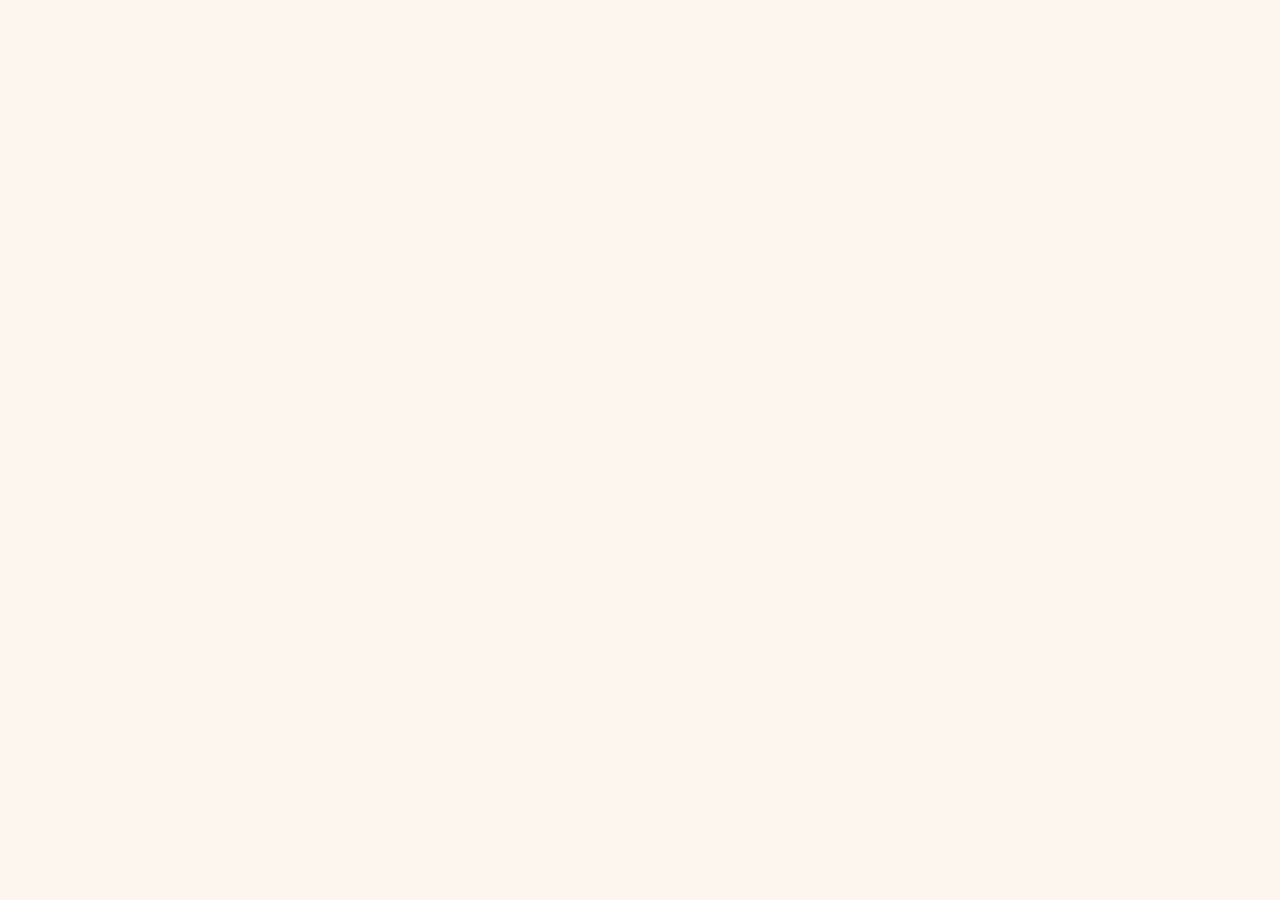
